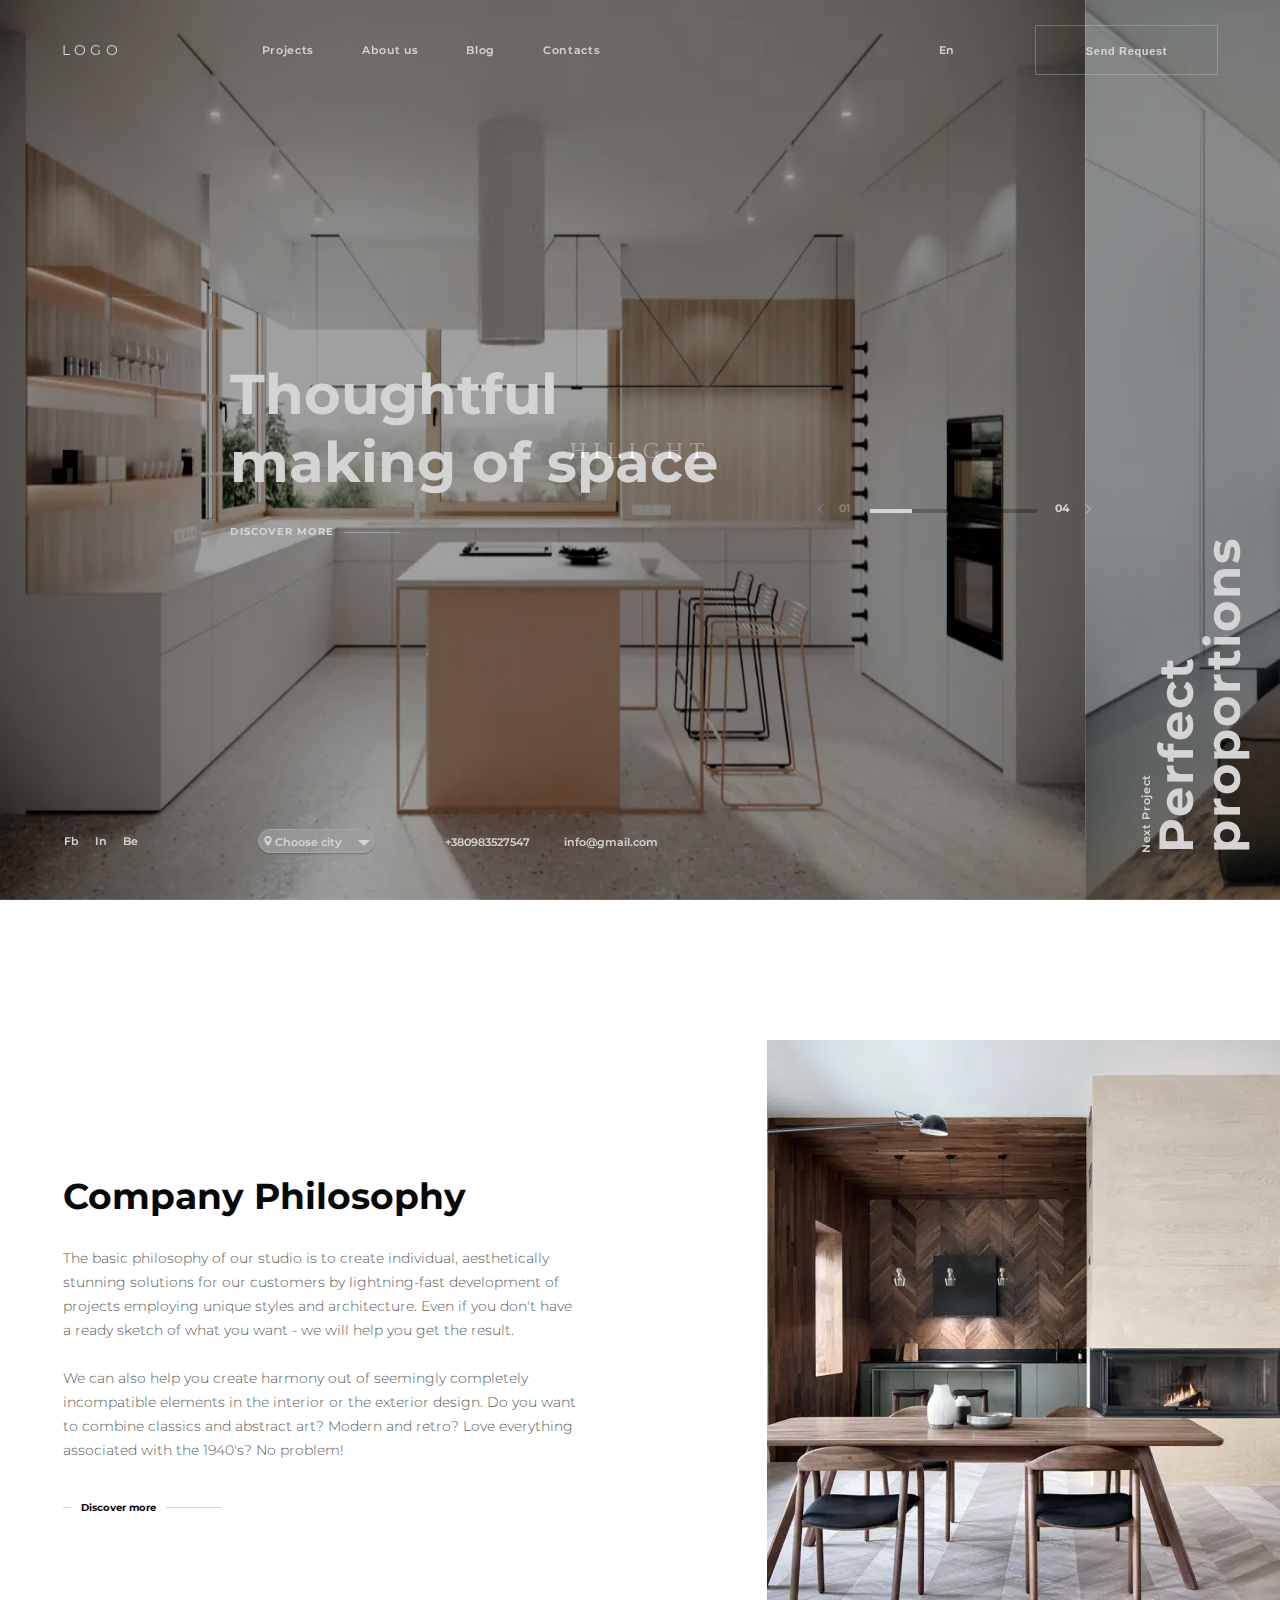
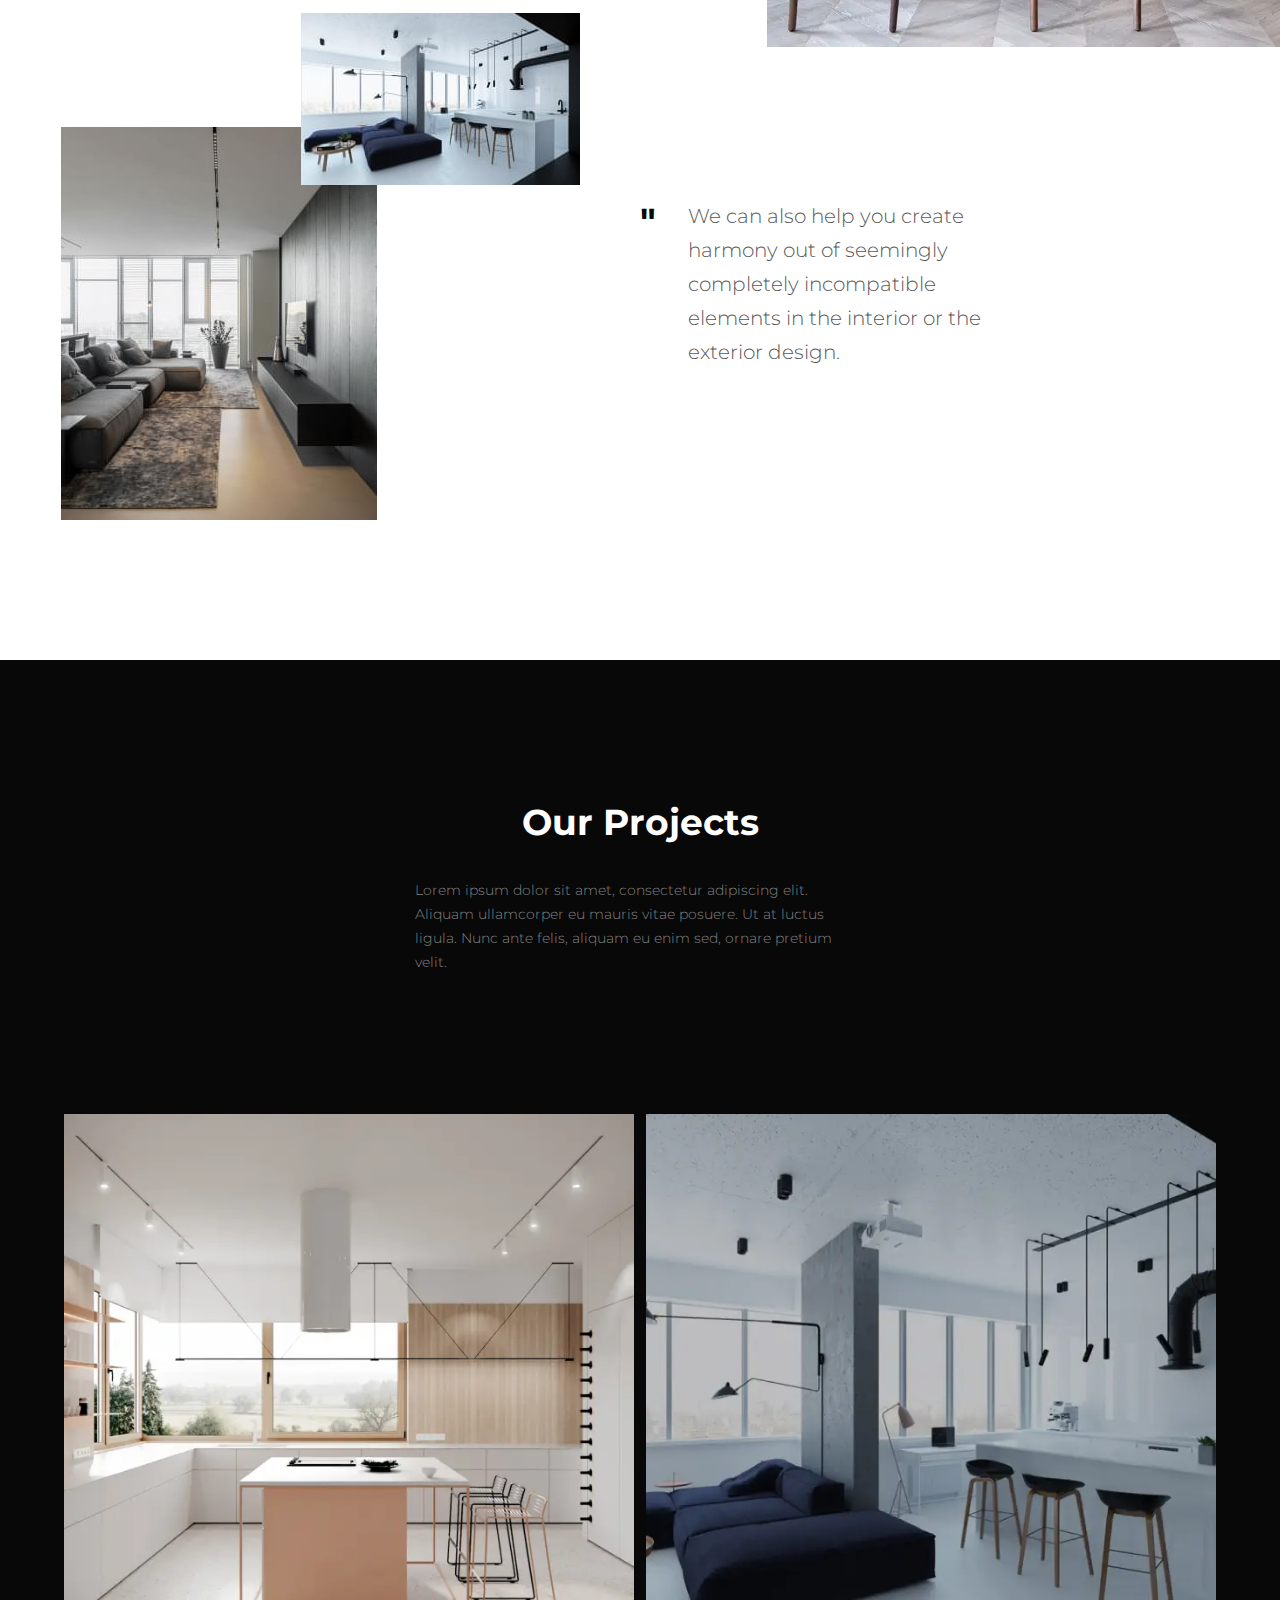
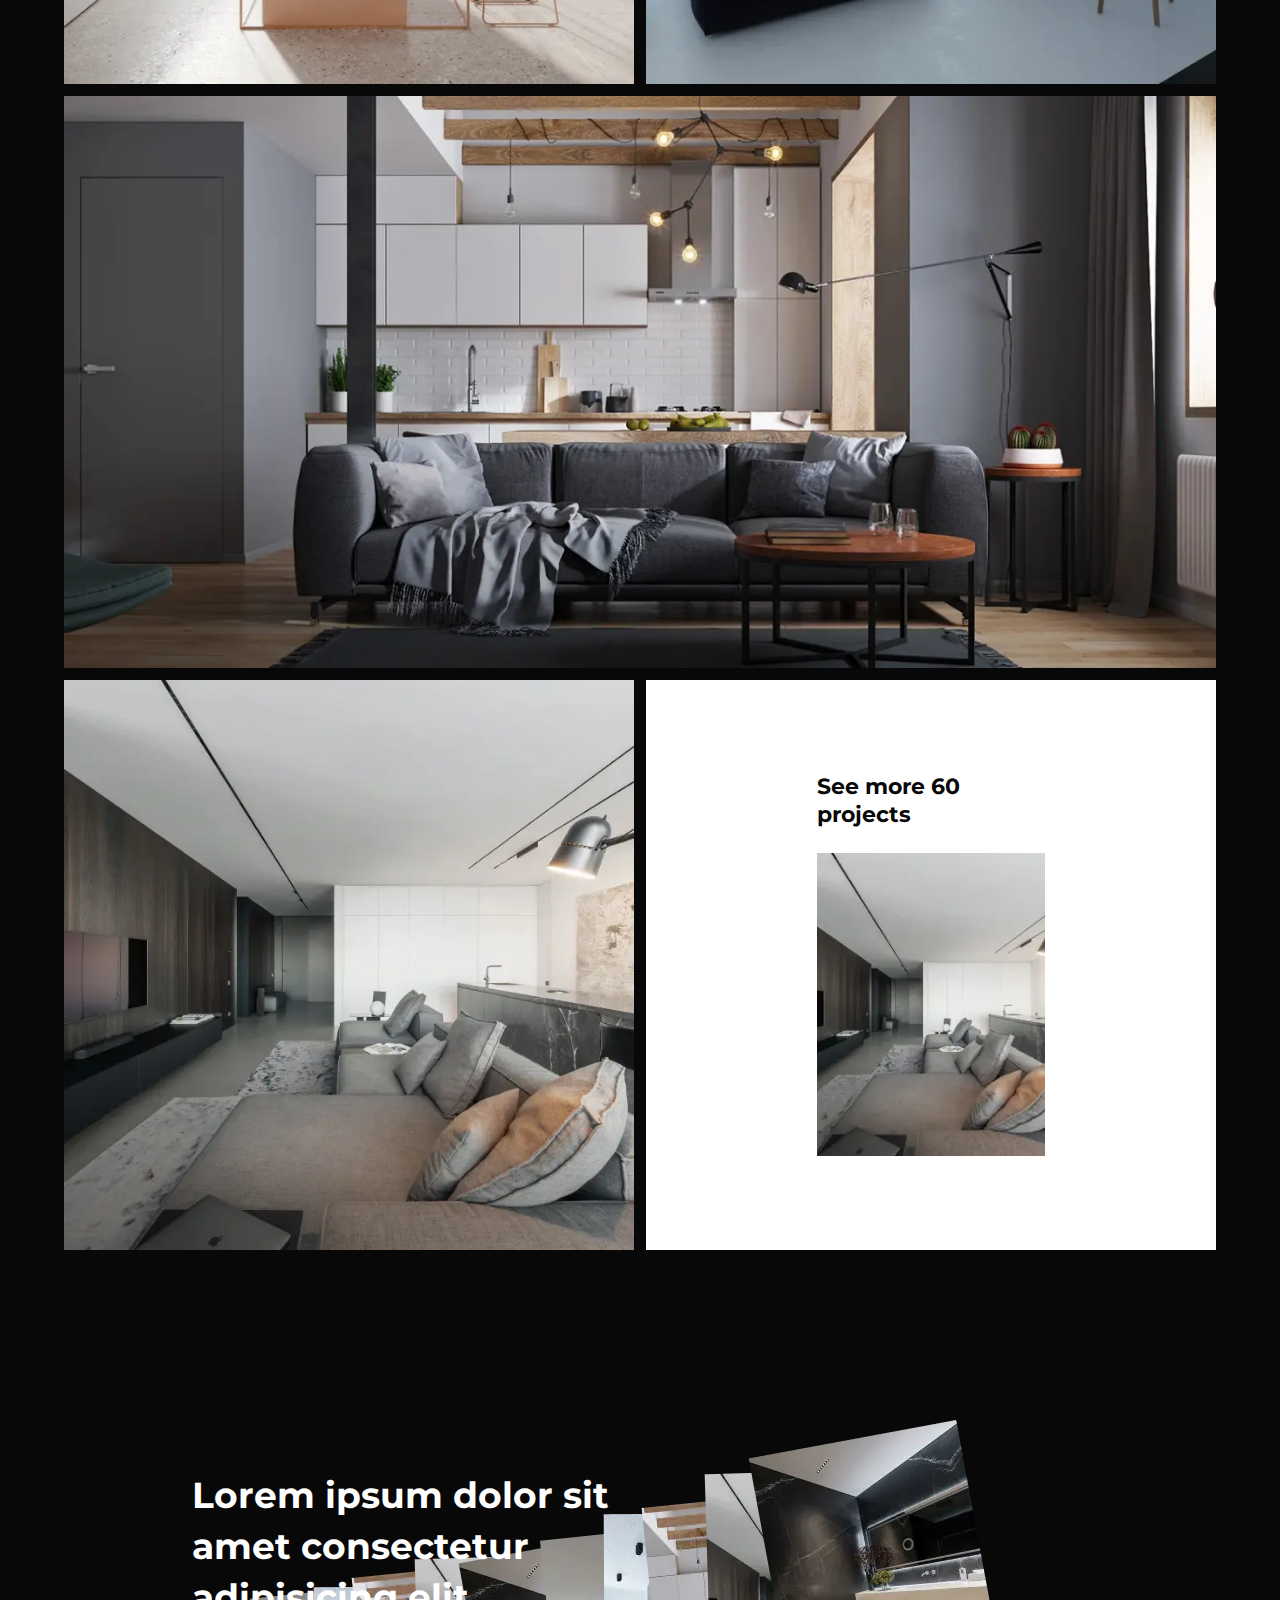
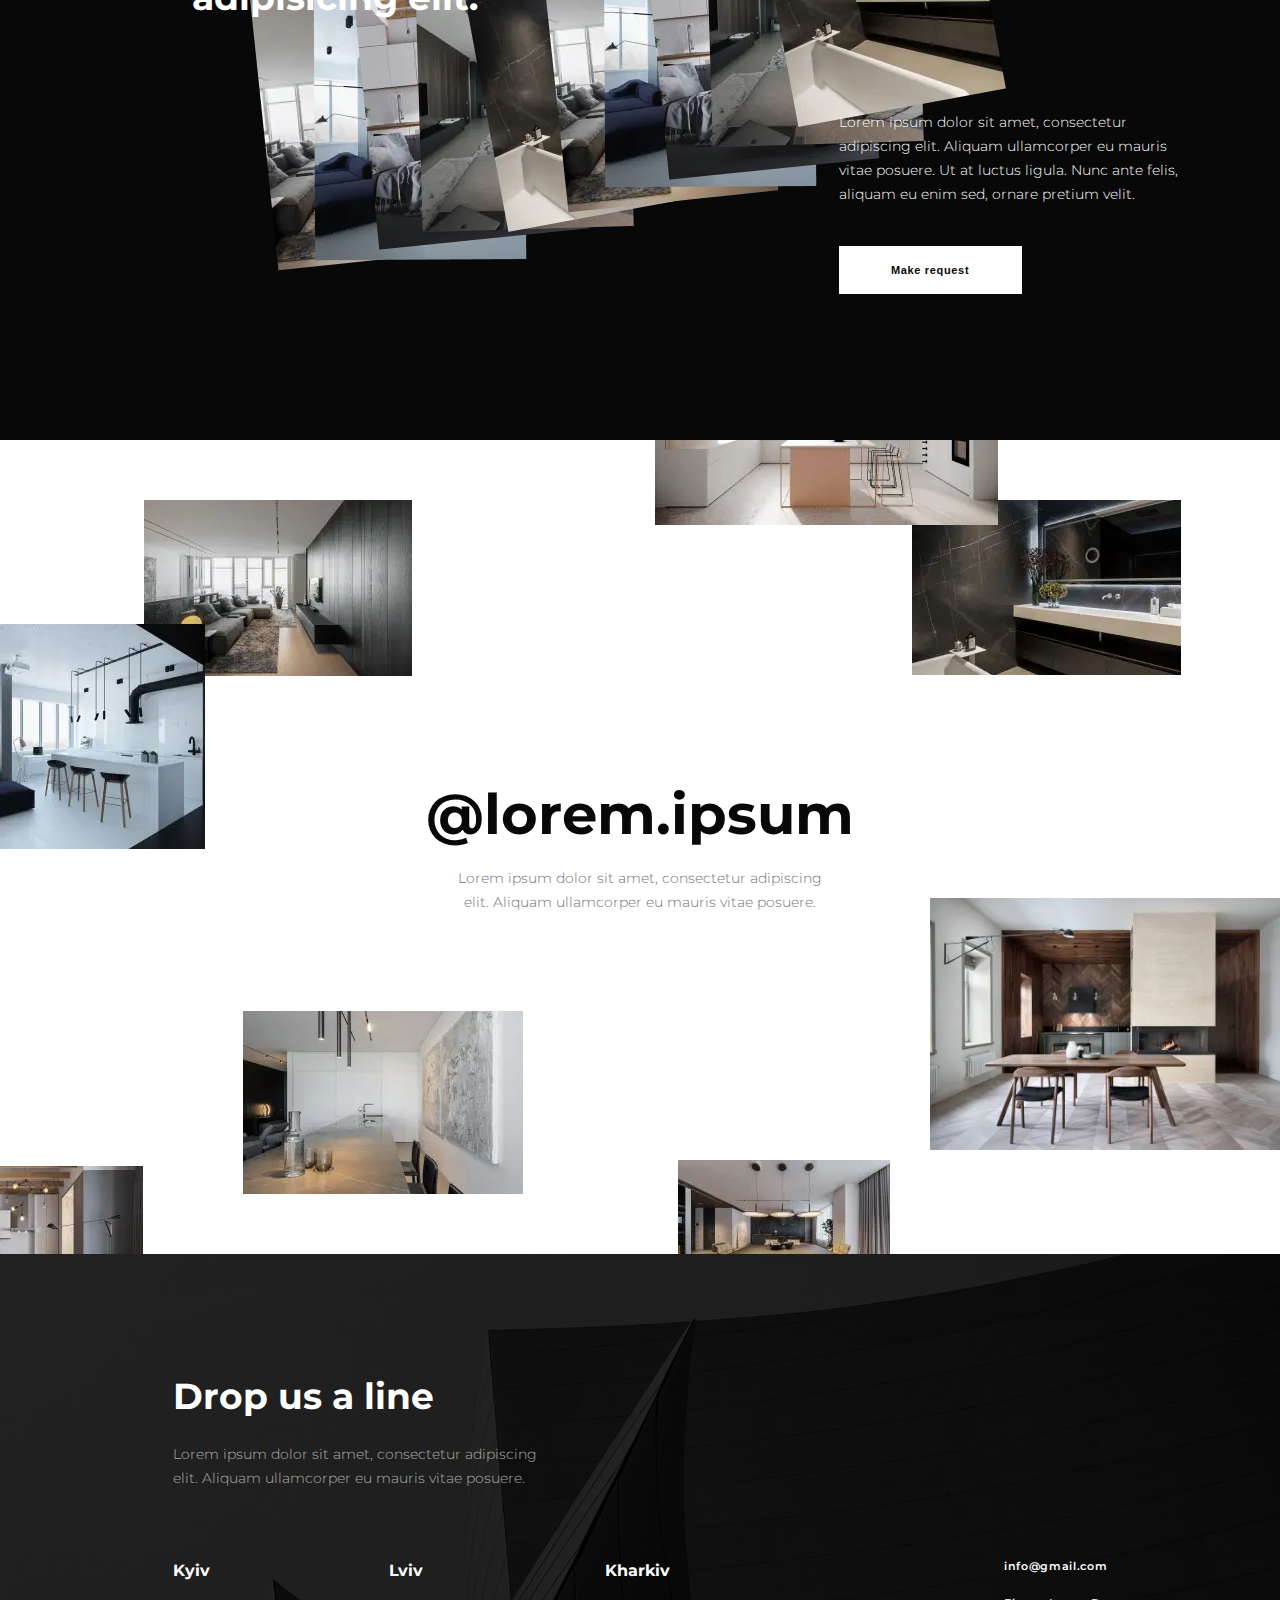
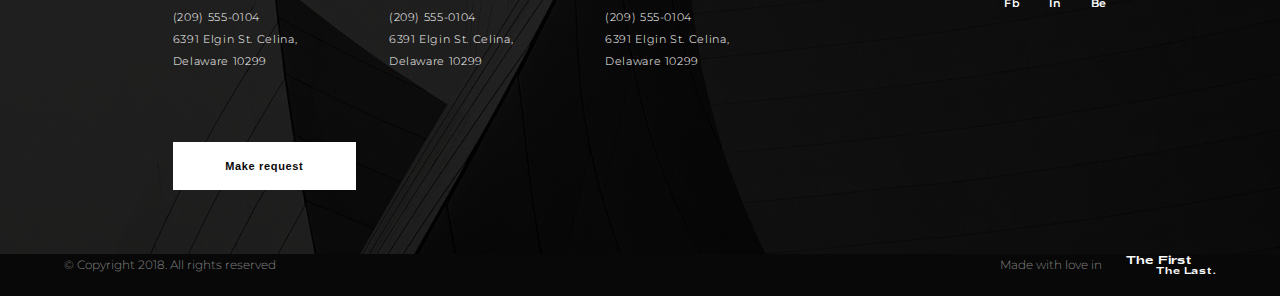
==== index.html @ a3f82b17 "Add files via upload" ====
<!DOCTYPE html>
<html lang="en">
<head>
    <meta charset="UTF-8">
    <meta http-equiv="X-UA-Compatible" content="IE=edge">
    <meta name="viewport" content="width=device-width, initial-scale=1.0">
    <link rel="stylesheet" href="css/style.min.css?_v=20221010170924">
    <title>Interior studio</title>
    <link rel="preconnect" href="https://fonts.googleapis.com">
    <link rel="preconnect" href="https://fonts.gstatic.com" crossorigin>
    <link
        href="https://fonts.googleapis.com/css2?family=Montserrat:wght@100;200;300;400;500;600;700;800;900&display=swap&_v=20221010170924"
        rel="stylesheet">
</head>

<body>
    <div id="preloader">
        <div class="dws-progress-bar"></div>
    </div>
    <div class="wrapper">
        <header class="header ">
    <div class="header__container _container">

        <a class="header__logo" href="index.html">LOGO</a>
        <div class="menu__burger">
            <span></span>
            <p class="menu__burger-text">Menu</p>
        </div>
        <div class="header__menu">
            <ul class="header__items">
                <li class="header__item"><a href="projects.html">Projects</a></li>
                <li class="header__item"><a href="about.html">About us</a></li>
                <li class="header__item"><a href="blog.html">Blog</a></li>
                <li class="header__item"><a href="contact.html">Contacts</a></li>
            </ul>
            <button class="header__button-menu ">
                <a href="">Send Request </a>
            </button>
            <div class="mainblock1__info">
                <a class="mainblock1__info-link1 mainblock1__info-link" href="">Fb</a>
                <a class="mainblock1__info-link2 mainblock1__info-link" href="">In</a>
                <a class="mainblock1__info-link3 mainblock1__info-link" href="">Be</a>
                <div class="custom-select">
                    <select>
                        <option value="0">Choose city</option>
                        <option value="1">Berlin</option>
                        <option value="2">Kiev</option>
                        <option value="3">New York</option>
                        <option value="4">Warsaw</option>
                    </select>
                </div>
                <div class="mainblock1__info-links">
                    <a class="mainblock1__info-link4 mainblock1__info-link" href="">+380983527547</a>
                    <a class="mainblock1__info-link5 mainblock1__info-link" href=""> info@gmail.com</a>
                </div>
            </div>
        </div>
        <a href="" class="header__lang">En</a>
        <button class="header__button">
            <a href="">Send Request </a>
        </button>


    </div>
</header>
        <main class="main">
            <div class="main__container _container">
                <div class="mainblock1">
                    <div class="mainpage-slider swiper">
                        <div class="mainpage-slider__wrapper swiper-wrapper">
                            <div class="mainpage-slider__slide swiper-slide">
                                <div class="mainpage-slider__image">
                                    <picture><source srcset="img/main__slide1.webp" type="image/webp"><img src="img/main__slide1.jpg" alt="" /></picture>
                                </div>
                            </div>
                            <div class="mainpage-slider__slide swiper-slide">
                                <div class="mainpage-slider__image">
                                    <picture><source srcset="img/oneproject__cover.webp" type="image/webp"><img src="img/oneproject__cover.jpg" alt="" /></picture>

                                </div>
                            </div>
                            <div class="mainpage-slider__slide swiper-slide">
                                <div class="mainpage-slider__image">
                                    <picture><source srcset="img/oneproject__block3-1.webp" type="image/webp"><img src="img/oneproject__block3-1.jpg" alt="" /></picture>

                                </div>
                            </div>
                            <div class="mainpage-slider__slide swiper-slide">
                                <div class="mainpage-slider__image">
                                    <picture><source srcset="img/oneproject__block3-4.webp" type="image/webp"><img src="img/oneproject__block3-4.jpg" alt="" /></picture>

                                </div>
                            </div>

                        </div>

                        <div class="swiper-button-next ">
                            <strong class="total-slides"></strong>
                            <img src="img/icons/icons.svg#main__slidernext" class="svg-main__slidernext-dims"
                                alt="slider next icon" />
                        </div>
                        <div class="swiper-button-prev">
                            <img src="img/icons/icons.svg#main__sliderprev" class="svg-main__sliderprev-dims"
                                alt="slider prev icon" />
                            <strong class="current-slide"></strong>
                        </div>
                        <div class="swiper-pagination"></div>
                    </div>
                    <div class="mainblock1__horizontal-text">
                        <p class="mainblock1__horizontal-text1">Thoughtful
                            making of space</p>
                        <p class="mainblock1__horizontal-text2">Discover more <span></span></p>
                    </div>
                    <div class="mainblock1__vertical-text">
                        <p class="mainblock1__vertical-text1">Next Project</p>
                        <p class="mainblock1__vertical-text2">Perfect proportions</p>
                    </div>
                    <div class="mainblock1__info">
                        <a class="mainblock1__info-link1 mainblock1__info-link" href="">Fb</a>
                        <a class="mainblock1__info-link2 mainblock1__info-link" href="">In</a>
                        <a class="mainblock1__info-link3 mainblock1__info-link" href="">Be</a>
                        <div class="custom-select">
                            <select>
                                <option value="0">Choose city</option>
                                <option value="1">Berlin</option>
                                <option value="2">Kiev</option>
                                <option value="3">New York</option>
                                <option value="4">Warsaw</option>
                            </select>
                        </div>
                        <div class="mainblock1__info-links">
                            <a class="mainblock1__info-link4 mainblock1__info-link" href="">+380983527547</a>
                            <a class="mainblock1__info-link5 mainblock1__info-link" href=""> info@gmail.com</a>
                        </div>
                    </div>
                </div>
                <div class="mainblock2">
                    <div class="mainblock2__container">
                        <div class="mainblock2__section1">
                            <div class="mainblock2__section1-container">
                                <p class="mainblock2__section1-text1">Company Philosophy</p>
                                <p class="mainblock2__section1-text2">The basic philosophy of our studio is to create
                                    individual, aesthetically stunning
                                    solutions for our customers by
                                    lightning-fast development of projects employing unique styles and architecture.
                                    Even if
                                    you don't have a ready sketch
                                    of what you want - we will help you get the result.</p>
                                <p class="mainblock2__section1-text2">We can also help you create harmony out of
                                    seemingly completely incompatible elements
                                    in
                                    the interior or the exterior
                                    design. Do you want to combine classics and abstract art? Modern and retro? Love
                                    everything associated with the 1940's?
                                    No problem!
                                </p>
                                <a href="" class="mainblock2__section1-text3"><span class="span1"></span>Discover more
                                    <span class="span2"></span></a>
                            </div>


                        </div>
                        <div class="mainblock2__section2">
                            <picture><source srcset="img/mainblock2__sec2.webp" type="image/webp"><img src="img/mainblock2__sec2.jpg" alt="interior photo"></picture>
                        </div>
                        <div class="mainblock2__section3">
                            <div class="mainblock2__section3-container">
                                <img class="mainblock2__section3-img1" src="img/mainblock2__sec31.jpg"
                                    alt="interior photo">
                                <img class="mainblock2__section3-img2" src="img/mainblock2__sec32.jpg"
                                    alt="interior photo">
                            </div>
                        </div>

                        <div class="mainblock2__section4">
                            <div class="mainblock2__section4-container">
                                <p class="mainblock2__section4-text1">"</p>
                                <p class="mainblock2__section4-text2">We can also help you create harmony out of
                                    seemingly
                                    completely incompatible elements in
                                    the interior or the exterior
                                    design.</p>
                            </div>

                        </div>
                    </div>

                </div>
                <div class="mainblock3">
                    <div class="mainblock3__container">
                        <div class="mainblock3__header">
                            <div class="mainblock3__header-container">
                                <p class="mainblock3__header-text1">Our Projects</p>
                                <p class="mainblock3__header-text2">Lorem ipsum dolor sit amet, consectetur adipiscing
                                    elit.
                                    Aliquam ullamcorper eu mauris vitae posuere. Ut at luctus
                                    ligula. Nunc ante felis, aliquam eu enim sed, ornare pretium velit.</p>
                            </div>

                        </div>
                        <div class="mainblock3__section">
                            <div class="mainblock3__section-container">
                                <div class="mainblock3__sec1">
                                    <div class="mainblock3__sec1-image">
                                        <a href=""> <picture><source srcset="img/mainblock3__sec1.webp" type="image/webp"><img id="img" src="img/mainblock3__sec1.jpg" alt=""></picture> </a>
                                        <div class="mainblock3__sec1-hover1">
                                            <p>Warsaw &nbsp;&nbsp;&nbsp;&nbsp; 25.10.2020 &nbsp;&nbsp;&nbsp;&nbsp; 120
                                                sq.m
                                            </p>
                                        </div>
                                        <div class="mainblock3__sec1-hover2">
                                            <p>Eyewear store interior</p>
                                        </div>
                                        <div class="mainblock3__sec1-hover3">
                                            <a class="m3__s1-text"> <span class="m3__s1-span"></span>Discover more<span
                                                    class="m3__s1-span2"></span> </a>
                                        </div>
                                    </div>
                                </div>
                                <div class="mainblock3__sec2">
                                    <div class="mainblock3__sec2-image">
                                        <a href=""> <picture><source srcset="img/mainblock3__sec2.webp" type="image/webp"><img src="img/mainblock3__sec2.jpg" alt=""></picture> </a>
                                        <div class="mainblock3__sec2-hover1">
                                            <p>Lodz &nbsp;&nbsp;&nbsp;&nbsp; 16.10.2018 &nbsp;&nbsp;&nbsp;&nbsp; 80 sq.m
                                            </p>
                                        </div>
                                        <div class="mainblock3__sec2-hover2">
                                            <p>Residence by the lighthouse</p>
                                        </div>
                                        <div class="mainblock3__sec2-hover3">
                                            <a class="m3__s2-text"> <span class="m3__s2-span"></span>Discover more<span
                                                    class="m3__s2-span2"></span> </a>
                                        </div>
                                    </div>
                                </div>
                                <div class="mainblock3__sec3">
                                    <div class="mainblock3__sec3-image">
                                        <a href=""> <picture><source srcset="img/mainblock3__sec3.webp" type="image/webp"><img src="img/mainblock3__sec3.jpg" alt=""></picture> </a>
                                        <div class="mainblock3__sec3-hover1">
                                            <p>Berlin &nbsp;&nbsp;&nbsp;&nbsp; 25.10.2022 &nbsp;&nbsp;&nbsp;&nbsp; 200
                                                sq.m
                                            </p>
                                        </div>
                                        <div class="mainblock3__sec3-hover2">
                                            <p>Minimalist style home</p>
                                        </div>
                                        <div class="mainblock3__sec3-hover3">
                                            <a class="m3__s3-text"> <span class="m3__s3-span"></span>Discover more<span
                                                    class="m3__s3-span2"></span> </a>
                                        </div>
                                    </div>
                                </div>
                                <div class="mainblock3__sec4">
                                    <div class="mainblock3__sec4-image">
                                        <a href=""> <picture><source srcset="img/mainblock3__sec4.webp" type="image/webp"><img src="img/mainblock3__sec4.jpg" alt=""></picture> </a>
                                        <div class="mainblock3__sec4-hover1">
                                            <p>Madrid &nbsp;&nbsp;&nbsp;&nbsp; 28.09.2022 &nbsp;&nbsp;&nbsp;&nbsp; 100
                                                sq.m
                                            </p>
                                        </div>
                                        <div class="mainblock3__sec4-hover2">
                                            <p>Eurostars Madrid Foro</p>
                                        </div>
                                        <div class="mainblock3__sec4-hover3">
                                            <a class="m3__s4-text"> <span class="m3__s4-span"></span>Discover more<span
                                                    class="m3__s4-span2"></span> </a>
                                        </div>
                                    </div>
                                </div>
                                <div class="mainblock3__sec6">
                                    <div class="mainblock3__sec6-image">
                                        <a href=""> <picture><source srcset="img/mainblock3__sec6.webp" type="image/webp"><img src="img/mainblock3__sec6.jpg" alt=""></picture> </a>
                                        <div class="mainblock3__sec6-hover1">
                                            <p>Dublin &nbsp;&nbsp;&nbsp;&nbsp; 28.09.2022 &nbsp;&nbsp;&nbsp;&nbsp; 100
                                                sq.m
                                            </p>
                                        </div>
                                        <div class="mainblock3__sec6-hover2">
                                            <p>House on a Hillside</p>
                                        </div>
                                        <div class="mainblock3__sec6-hover3">
                                            <a class="m3__s6-text"> <span class="m3__s6-span"></span>Discover more<span
                                                    class="m3__s6-span2"></span> </a>
                                        </div>
                                    </div>
                                </div>
                                <div class="mainblock3__sec5">
                                    <div class="mainblock3__sec5-image">
                                        <p class="mainblock3__sec5-text">See more 60 projects</p>
                                        <a href=""> <picture><source srcset="img/mainblock3__sec5.webp" type="image/webp"><img src="img/mainblock3__sec5.jpg" alt=""></picture> </a>
                                    </div>
                                </div>
                            </div>

                        </div>
                    </div>
                </div>
                <div class="repeat1">
    <div class="repeat1__container">
        <div class="repeat1__header">
            <p>Lorem ipsum dolor sit amet consectetur adipisicing elit.</p>
        </div>
        <div class="repeat1__images">
            <a href=""><picture><source srcset="img/repeat1-1.webp" type="image/webp"><img src="img/repeat1-1.png" alt="" class="repeat1__img1"></picture> </a>
            <a href=""><picture><source srcset="img/repeat1-2.webp" type="image/webp"><img src="img/repeat1-2.png" alt="" class="repeat1__img2"></picture></a>
            <a href=""><picture><source srcset="img/repeat1-3.webp" type="image/webp"><img src="img/repeat1-3.png" alt="" class="repeat1__img3"></picture></a>
            <a href=""><picture><source srcset="img/repeat1-4.webp" type="image/webp"><img src="img/repeat1-4.png" alt="" class="repeat1__img4"></picture></a>
            <a href=""><picture><source srcset="img/repeat1-5.webp" type="image/webp"><img src="img/repeat1-5.png" alt="" class="repeat1__img5"></picture></a>
            <a href=""><picture><source srcset="img/repeat1-1.webp" type="image/webp"><img src="img/repeat1-1.png" alt="" class="repeat1__img6"></picture></a>
            <a href=""><picture><source srcset="img/repeat1-2.webp" type="image/webp"><img src="img/repeat1-2.png" alt="" class="repeat1__img7"></picture></a>
            <a href=""><picture><source srcset="img/repeat1-3.webp" type="image/webp"><img src="img/repeat1-3.png" alt="" class="repeat1__img8"></picture></a>
            <a href=""><picture><source srcset="img/repeat1-4.webp" type="image/webp"><img src="img/repeat1-4.png" alt="" class="repeat1__img9"></picture></a>
            <a href=""><picture><source srcset="img/repeat1-5.webp" type="image/webp"><img src="img/repeat1-5.png" alt="" class="repeat1__img10"></picture></a>
        </div>
        <div class="repeat1__section">
            <p class="repeat1__text">Lorem ipsum dolor sit amet, consectetur adipiscing elit. Aliquam ullamcorper eu
                mauris vitae posuere. Ut
                at luctus
                ligula. Nunc ante felis, aliquam eu enim sed, ornare pretium velit.</p>
            <button class="repeat1__button">
                <a href="" class="repeat1__link">Make request</a>
            </button>
        </div>
    </div>
</div>
                <div class="repeat2">
    <div class="repeat2__container">
        <div class="repeat2__header">
            <p class="repeat2__text1">@lorem.ipsum</p>
            <p class="repeat2__text2">Lorem ipsum dolor sit amet, consectetur adipiscing elit. Aliquam ullamcorper eu
                mauris vitae posuere.
            </p>

        </div>
        <picture><source srcset="img/repeat2-1.webp" type="image/webp"><img src="img/repeat2-1.jpg" alt="" class="repeat2__img1"></picture>
        <picture><source srcset="img/repeat2-2.webp" type="image/webp"><img src="img/repeat2-2.jpg" alt="" class="repeat2__img2"></picture>
        <picture><source srcset="img/repeat2-3.webp" type="image/webp"><img src="img/repeat2-3.jpg" alt="" class="repeat2__img3"></picture>
        <picture><source srcset="img/repeat2-4.webp" type="image/webp"><img src="img/repeat2-4.jpg" alt="" class="repeat2__img4"></picture>
        <picture><source srcset="img/repeat2-5.webp" type="image/webp"><img src="img/repeat2-5.jpg" alt="" class="repeat2__img5"></picture>
        <picture><source srcset="img/repeat2-6.webp" type="image/webp"><img src="img/repeat2-6.jpg" alt="" class="repeat2__img6"></picture>
        <picture><source srcset="img/repeat2-7.webp" type="image/webp"><img src="img/repeat2-7.jpg" alt="" class="repeat2__img7"></picture>
        <picture><source srcset="img/repeat2-8.webp" type="image/webp"><img src="img/repeat2-8.jpg" alt="" class="repeat2__img8"></picture>
        <picture><source srcset="img/repeat2-82.webp" type="image/webp"><img src="img/repeat2-82.jpg" alt="" class="repeat2__img82"></picture>
        <picture><source srcset="img/repeat2-9.webp" type="image/webp"><img src="img/repeat2-9.jpg" alt="" class="repeat2__img9"></picture>


    </div>
</div>
                <div class="contact__block">
    <div class="contact__container">
        <div class="contact__header">
            <p class="contact__header-text1">Drop us a line</p>
            <p class="contact__header-text2">Lorem ipsum dolor sit amet, consectetur adipiscing elit. Aliquam
                ullamcorper eu mauris vitae posuere.</p>
        </div>
        <div class="contact__info">
            <div class="contact__sec1">
                <p class="contact__text1">Kyiv</p>
                <p class="contact__text2">(209) 555-0104 <br>
                    6391 Elgin St. Celina,<br>
                    Delaware 10299</p>
            </div>
            <div class="contact__sec2">
                <p class="contact__text1">Lviv</p>
                <p class="contact__text2">(209) 555-0104 <br>
                    6391 Elgin St. Celina,<br>
                    Delaware 10299</p>
            </div>
            <div class="contact__sec3">
                <p class="contact__text1">Kharkiv</p>
                <p class="contact__text2">(209) 555-0104 <br>
                    6391 Elgin St. Celina,<br>
                    Delaware 10299</p>
            </div>
            <div class="contact__sec4">
                <div class="contact__sec4-container">
                    <p class="contact__email contact__text3">info@gmail.com</p>
                    <div class="contact__socials ">
                        <a class="contact__text3" href="">Fb</a>
                        <a class="contact__text3" href="">In</a>
                        <a class="contact__text3" href="">Be</a>
                    </div>
                </div>

            </div>
            <div class="contact__sec5">
                <button class="contact__button">
                    <a href="">Make request</a>
                </button>
            </div>
        </div>
    </div>
</div>
            </div>
        </main>


        <footer class="footer">
    <div class="footer__container _container">
        <p class="footer__text1">© Copyright 2018. All rights reserved</p>
        <p class="footer__text2">Made with love in</p>
        <div class="footer__section">
            <p class="footer__text3">The First</p>
            <p class="footer__text4">The Last.</p>
        </div>
    </div>
</footer>
    </div>
    <script src="https://code.jquery.com/jquery-3.4.1.js?_v=20221010170924"></script>
    <!-- <script src="https://code.jquery.com/jquery-3.4.1.slim.min.js?_v=20221010170924"></script> -->
    <script src="js/app.min.js?_v=20221010170924"></script>
</body>

</html>
---- css/style.min.css ----
@font-face{font-family:swiper-icons;src:url('data:application/font-woff;charset=utf-8;base64, [base64]//wADZ2x5ZgAAAywAAADMAAAD2MHtryVoZWFkAAABbAAAADAAAAA2E2+eoWhoZWEAAAGcAAAAHwAAACQC9gDzaG10eAAAAigAAAAZAAAArgJkABFsb2NhAAAC0AAAAFoAAABaFQAUGG1heHAAAAG8AAAAHwAAACAAcABAbmFtZQAAA/gAAAE5AAACXvFdBwlwb3N0AAAFNAAAAGIAAACE5s74hXjaY2BkYGAAYpf5Hu/j+W2+MnAzMYDAzaX6QjD6/4//Bxj5GA8AuRwMYGkAPywL13jaY2BkYGA88P8Agx4j+/8fQDYfA1AEBWgDAIB2BOoAeNpjYGRgYNBh4GdgYgABEMnIABJzYNADCQAACWgAsQB42mNgYfzCOIGBlYGB0YcxjYGBwR1Kf2WQZGhhYGBiYGVmgAFGBiQQkOaawtDAoMBQxXjg/wEGPcYDDA4wNUA2CCgwsAAAO4EL6gAAeNpj2M0gyAACqxgGNWBkZ2D4/wMA+xkDdgAAAHjaY2BgYGaAYBkGRgYQiAHyGMF8FgYHIM3DwMHABGQrMOgyWDLEM1T9/w8UBfEMgLzE////P/5//f/V/xv+r4eaAAeMbAxwIUYmIMHEgKYAYjUcsDAwsLKxc3BycfPw8jEQA/[base64]/uznmfPFBNODM2K7MTQ45YEAZqGP81AmGGcF3iPqOop0r1SPTaTbVkfUe4HXj97wYE+yNwWYxwWu4v1ugWHgo3S1XdZEVqWM7ET0cfnLGxWfkgR42o2PvWrDMBSFj/IHLaF0zKjRgdiVMwScNRAoWUoH78Y2icB/yIY09An6AH2Bdu/UB+yxopYshQiEvnvu0dURgDt8QeC8PDw7Fpji3fEA4z/PEJ6YOB5hKh4dj3EvXhxPqH/SKUY3rJ7srZ4FZnh1PMAtPhwP6fl2PMJMPDgeQ4rY8YT6Gzao0eAEA409DuggmTnFnOcSCiEiLMgxCiTI6Cq5DZUd3Qmp10vO0LaLTd2cjN4fOumlc7lUYbSQcZFkutRG7g6JKZKy0RmdLY680CDnEJ+UMkpFFe1RN7nxdVpXrC4aTtnaurOnYercZg2YVmLN/d/gczfEimrE/fs/bOuq29Zmn8tloORaXgZgGa78yO9/cnXm2BpaGvq25Dv9S4E9+5SIc9PqupJKhYFSSl47+Qcr1mYNAAAAeNptw0cKwkAAAMDZJA8Q7OUJvkLsPfZ6zFVERPy8qHh2YER+3i/BP83vIBLLySsoKimrqKqpa2hp6+jq6RsYGhmbmJqZSy0sraxtbO3sHRydnEMU4uR6yx7JJXveP7WrDycAAAAAAAH//wACeNpjYGRgYOABYhkgZgJCZgZNBkYGLQZtIJsFLMYAAAw3ALgAeNolizEKgDAQBCchRbC2sFER0YD6qVQiBCv/H9ezGI6Z5XBAw8CBK/m5iQQVauVbXLnOrMZv2oLdKFa8Pjuru2hJzGabmOSLzNMzvutpB3N42mNgZGBg4GKQYzBhYMxJLMlj4GBgAYow/P/PAJJhLM6sSoWKfWCAAwDAjgbRAAB42mNgYGBkAIIbCZo5IPrmUn0hGA0AO8EFTQAA');font-weight:400;font-style:normal}:root{--swiper-theme-color:#007aff}.swiper{margin-left:auto;margin-right:auto;position:relative;overflow:hidden;list-style:none;padding:0;z-index:1}.swiper-vertical>.swiper-wrapper{flex-direction:column}.swiper-wrapper{position:relative;width:100%;height:100%;z-index:1;display:flex;transition-property:transform;box-sizing:content-box}.swiper-android .swiper-slide,.swiper-wrapper{transform:translate3d(0,0,0)}.swiper-pointer-events{touch-action:pan-y}.swiper-pointer-events.swiper-vertical{touch-action:pan-x}.swiper-slide{flex-shrink:0;width:100%;height:100%;position:relative;transition-property:transform}.swiper-slide-invisible-blank{visibility:hidden}.swiper-autoheight,.swiper-autoheight .swiper-slide{height:auto}.swiper-autoheight .swiper-wrapper{align-items:flex-start;transition-property:transform,height}.swiper-backface-hidden .swiper-slide{transform:translateZ(0);-webkit-backface-visibility:hidden;backface-visibility:hidden}.swiper-3d,.swiper-3d.swiper-css-mode .swiper-wrapper{perspective:1200px}.swiper-3d .swiper-cube-shadow,.swiper-3d .swiper-slide,.swiper-3d .swiper-slide-shadow,.swiper-3d .swiper-slide-shadow-bottom,.swiper-3d .swiper-slide-shadow-left,.swiper-3d .swiper-slide-shadow-right,.swiper-3d .swiper-slide-shadow-top,.swiper-3d .swiper-wrapper{transform-style:preserve-3d}.swiper-3d .swiper-slide-shadow,.swiper-3d .swiper-slide-shadow-bottom,.swiper-3d .swiper-slide-shadow-left,.swiper-3d .swiper-slide-shadow-right,.swiper-3d .swiper-slide-shadow-top{position:absolute;left:0;top:0;width:100%;height:100%;pointer-events:none;z-index:10}.swiper-3d .swiper-slide-shadow{background:rgba(0,0,0,.15)}.swiper-3d .swiper-slide-shadow-left{background-image:linear-gradient(to left,rgba(0,0,0,.5),rgba(0,0,0,0))}.swiper-3d .swiper-slide-shadow-right{background-image:linear-gradient(to right,rgba(0,0,0,.5),rgba(0,0,0,0))}.swiper-3d .swiper-slide-shadow-top{background-image:linear-gradient(to top,rgba(0,0,0,.5),rgba(0,0,0,0))}.swiper-3d .swiper-slide-shadow-bottom{background-image:linear-gradient(to bottom,rgba(0,0,0,.5),rgba(0,0,0,0))}.swiper-css-mode>.swiper-wrapper{overflow:auto;scrollbar-width:none;-ms-overflow-style:none}.swiper-css-mode>.swiper-wrapper::-webkit-scrollbar{display:none}.swiper-css-mode>.swiper-wrapper>.swiper-slide{scroll-snap-align:start start}.swiper-horizontal.swiper-css-mode>.swiper-wrapper{scroll-snap-type:x mandatory}.swiper-vertical.swiper-css-mode>.swiper-wrapper{scroll-snap-type:y mandatory}.swiper-centered>.swiper-wrapper::before{content:'';flex-shrink:0;order:9999}.swiper-centered.swiper-horizontal>.swiper-wrapper>.swiper-slide:first-child{margin-inline-start:var(--swiper-centered-offset-before)}.swiper-centered.swiper-horizontal>.swiper-wrapper::before{height:100%;min-height:1px;width:var(--swiper-centered-offset-after)}.swiper-centered.swiper-vertical>.swiper-wrapper>.swiper-slide:first-child{margin-block-start:var(--swiper-centered-offset-before)}.swiper-centered.swiper-vertical>.swiper-wrapper::before{width:100%;min-width:1px;height:var(--swiper-centered-offset-after)}.swiper-centered>.swiper-wrapper>.swiper-slide{scroll-snap-align:center center}.swiper-virtual .swiper-slide{-webkit-backface-visibility:hidden;transform:translateZ(0)}.swiper-virtual.swiper-css-mode .swiper-wrapper::after{content:'';position:absolute;left:0;top:0;pointer-events:none}.swiper-virtual.swiper-css-mode.swiper-horizontal .swiper-wrapper::after{height:1px;width:var(--swiper-virtual-size)}.swiper-virtual.swiper-css-mode.swiper-vertical .swiper-wrapper::after{width:1px;height:var(--swiper-virtual-size)}:root{--swiper-navigation-size:44px}.swiper-button-next,.swiper-button-prev{position:absolute;top:50%;width:calc(var(--swiper-navigation-size)/ 44 * 27);height:var(--swiper-navigation-size);margin-top:calc(0px - (var(--swiper-navigation-size)/ 2));z-index:10;cursor:pointer;display:flex;align-items:center;justify-content:center;color:var(--swiper-navigation-color,var(--swiper-theme-color))}.swiper-button-next.swiper-button-disabled,.swiper-button-prev.swiper-button-disabled{opacity:.35;cursor:auto;pointer-events:none}.swiper-button-next.swiper-button-hidden,.swiper-button-prev.swiper-button-hidden{opacity:0;cursor:auto;pointer-events:none}.swiper-navigation-disabled .swiper-button-next,.swiper-navigation-disabled .swiper-button-prev{display:none!important}.swiper-button-next:after,.swiper-button-prev:after{font-family:swiper-icons;font-size:var(--swiper-navigation-size);text-transform:none!important;letter-spacing:0;font-variant:initial;line-height:1}.swiper-button-prev,.swiper-rtl .swiper-button-next{left:10px;right:auto}.swiper-button-prev:after,.swiper-rtl .swiper-button-next:after{content:'prev'}.swiper-button-next,.swiper-rtl .swiper-button-prev{right:10px;left:auto}.swiper-button-next:after,.swiper-rtl .swiper-button-prev:after{content:'next'}.swiper-button-lock{display:none}.swiper-pagination{position:absolute;text-align:center;transition:.3s opacity;transform:translate3d(0,0,0);z-index:10}.swiper-pagination.swiper-pagination-hidden{opacity:0}.swiper-pagination-disabled>.swiper-pagination,.swiper-pagination.swiper-pagination-disabled{display:none!important}.swiper-horizontal>.swiper-pagination-bullets,.swiper-pagination-bullets.swiper-pagination-horizontal,.swiper-pagination-custom,.swiper-pagination-fraction{bottom:10px;left:0;width:100%}.swiper-pagination-bullets-dynamic{overflow:hidden;font-size:0}.swiper-pagination-bullets-dynamic .swiper-pagination-bullet{transform:scale(.33);position:relative}.swiper-pagination-bullets-dynamic .swiper-pagination-bullet-active{transform:scale(1)}.swiper-pagination-bullets-dynamic .swiper-pagination-bullet-active-main{transform:scale(1)}.swiper-pagination-bullets-dynamic .swiper-pagination-bullet-active-prev{transform:scale(.66)}.swiper-pagination-bullets-dynamic .swiper-pagination-bullet-active-prev-prev{transform:scale(.33)}.swiper-pagination-bullets-dynamic .swiper-pagination-bullet-active-next{transform:scale(.66)}.swiper-pagination-bullets-dynamic .swiper-pagination-bullet-active-next-next{transform:scale(.33)}.swiper-pagination-bullet{width:var(--swiper-pagination-bullet-width,var(--swiper-pagination-bullet-size,8px));height:var(--swiper-pagination-bullet-height,var(--swiper-pagination-bullet-size,8px));display:inline-block;border-radius:50%;background:var(--swiper-pagination-bullet-inactive-color,#000);opacity:var(--swiper-pagination-bullet-inactive-opacity,.2)}button.swiper-pagination-bullet{border:none;margin:0;padding:0;box-shadow:none;-webkit-appearance:none;appearance:none}.swiper-pagination-clickable .swiper-pagination-bullet{cursor:pointer}.swiper-pagination-bullet:only-child{display:none!important}.swiper-pagination-bullet-active{opacity:var(--swiper-pagination-bullet-opacity,1);background:var(--swiper-pagination-color,var(--swiper-theme-color))}.swiper-pagination-vertical.swiper-pagination-bullets,.swiper-vertical>.swiper-pagination-bullets{right:10px;top:50%;transform:translate3d(0,-50%,0)}.swiper-pagination-vertical.swiper-pagination-bullets .swiper-pagination-bullet,.swiper-vertical>.swiper-pagination-bullets .swiper-pagination-bullet{margin:var(--swiper-pagination-bullet-vertical-gap,6px) 0;display:block}.swiper-pagination-vertical.swiper-pagination-bullets.swiper-pagination-bullets-dynamic,.swiper-vertical>.swiper-pagination-bullets.swiper-pagination-bullets-dynamic{top:50%;transform:translateY(-50%);width:8px}.swiper-pagination-vertical.swiper-pagination-bullets.swiper-pagination-bullets-dynamic .swiper-pagination-bullet,.swiper-vertical>.swiper-pagination-bullets.swiper-pagination-bullets-dynamic .swiper-pagination-bullet{display:inline-block;transition:.2s transform,.2s top}.swiper-horizontal>.swiper-pagination-bullets .swiper-pagination-bullet,.swiper-pagination-horizontal.swiper-pagination-bullets .swiper-pagination-bullet{margin:0 var(--swiper-pagination-bullet-horizontal-gap,4px)}.swiper-horizontal>.swiper-pagination-bullets.swiper-pagination-bullets-dynamic,.swiper-pagination-horizontal.swiper-pagination-bullets.swiper-pagination-bullets-dynamic{left:50%;transform:translateX(-50%);white-space:nowrap}.swiper-horizontal>.swiper-pagination-bullets.swiper-pagination-bullets-dynamic .swiper-pagination-bullet,.swiper-pagination-horizontal.swiper-pagination-bullets.swiper-pagination-bullets-dynamic .swiper-pagination-bullet{transition:.2s transform,.2s left}.swiper-horizontal.swiper-rtl>.swiper-pagination-bullets-dynamic .swiper-pagination-bullet{transition:.2s transform,.2s right}.swiper-pagination-progressbar{background:rgba(0,0,0,.25);position:absolute}.swiper-pagination-progressbar .swiper-pagination-progressbar-fill{background:var(--swiper-pagination-color,var(--swiper-theme-color));position:absolute;left:0;top:0;width:100%;height:100%;transform:scale(0);transform-origin:left top}.swiper-rtl .swiper-pagination-progressbar .swiper-pagination-progressbar-fill{transform-origin:right top}.swiper-horizontal>.swiper-pagination-progressbar,.swiper-pagination-progressbar.swiper-pagination-horizontal,.swiper-pagination-progressbar.swiper-pagination-vertical.swiper-pagination-progressbar-opposite,.swiper-vertical>.swiper-pagination-progressbar.swiper-pagination-progressbar-opposite{width:100%;height:4px;left:0;top:0}.swiper-horizontal>.swiper-pagination-progressbar.swiper-pagination-progressbar-opposite,.swiper-pagination-progressbar.swiper-pagination-horizontal.swiper-pagination-progressbar-opposite,.swiper-pagination-progressbar.swiper-pagination-vertical,.swiper-vertical>.swiper-pagination-progressbar{width:4px;height:100%;left:0;top:0}.swiper-pagination-lock{display:none}.swiper-scrollbar{border-radius:10px;position:relative;-ms-touch-action:none;background:rgba(0,0,0,.1)}.swiper-scrollbar-disabled>.swiper-scrollbar,.swiper-scrollbar.swiper-scrollbar-disabled{display:none!important}.swiper-horizontal>.swiper-scrollbar,.swiper-scrollbar.swiper-scrollbar-horizontal{position:absolute;left:1%;bottom:3px;z-index:50;height:5px;width:98%}.swiper-scrollbar.swiper-scrollbar-vertical,.swiper-vertical>.swiper-scrollbar{position:absolute;right:3px;top:1%;z-index:50;width:5px;height:98%}.swiper-scrollbar-drag{height:100%;width:100%;position:relative;background:rgba(0,0,0,.5);border-radius:10px;left:0;top:0}.swiper-scrollbar-cursor-drag{cursor:move}.swiper-scrollbar-lock{display:none}.swiper-zoom-container{width:100%;height:100%;display:flex;justify-content:center;align-items:center;text-align:center}.swiper-zoom-container>canvas,.swiper-zoom-container>img,.swiper-zoom-container>svg{max-width:100%;max-height:100%;object-fit:contain}.swiper-slide-zoomed{cursor:move}.swiper-lazy-preloader{width:42px;height:42px;position:absolute;left:50%;top:50%;margin-left:-21px;margin-top:-21px;z-index:10;transform-origin:50%;box-sizing:border-box;border:4px solid var(--swiper-preloader-color,var(--swiper-theme-color));border-radius:50%;border-top-color:transparent}.swiper-watch-progress .swiper-slide-visible .swiper-lazy-preloader,.swiper:not(.swiper-watch-progress) .swiper-lazy-preloader{animation:swiper-preloader-spin 1s infinite linear}.swiper-lazy-preloader-white{--swiper-preloader-color:#fff}.swiper-lazy-preloader-black{--swiper-preloader-color:#000}@keyframes swiper-preloader-spin{0%{transform:rotate(0)}100%{transform:rotate(360deg)}}.swiper .swiper-notification{position:absolute;left:0;top:0;pointer-events:none;opacity:0;z-index:-1000}.swiper-free-mode>.swiper-wrapper{transition-timing-function:ease-out;margin:0 auto}.swiper-grid>.swiper-wrapper{flex-wrap:wrap}.swiper-grid-column>.swiper-wrapper{flex-wrap:wrap;flex-direction:column}.swiper-fade.swiper-free-mode .swiper-slide{transition-timing-function:ease-out}.swiper-fade .swiper-slide{pointer-events:none;transition-property:opacity}.swiper-fade .swiper-slide .swiper-slide{pointer-events:none}.swiper-fade .swiper-slide-active,.swiper-fade .swiper-slide-active .swiper-slide-active{pointer-events:auto}.swiper-cube{overflow:visible}.swiper-cube .swiper-slide{pointer-events:none;-webkit-backface-visibility:hidden;backface-visibility:hidden;z-index:1;visibility:hidden;transform-origin:0 0;width:100%;height:100%}.swiper-cube .swiper-slide .swiper-slide{pointer-events:none}.swiper-cube.swiper-rtl .swiper-slide{transform-origin:100% 0}.swiper-cube .swiper-slide-active,.swiper-cube .swiper-slide-active .swiper-slide-active{pointer-events:auto}.swiper-cube .swiper-slide-active,.swiper-cube .swiper-slide-next,.swiper-cube .swiper-slide-next+.swiper-slide,.swiper-cube .swiper-slide-prev{pointer-events:auto;visibility:visible}.swiper-cube .swiper-slide-shadow-bottom,.swiper-cube .swiper-slide-shadow-left,.swiper-cube .swiper-slide-shadow-right,.swiper-cube .swiper-slide-shadow-top{z-index:0;-webkit-backface-visibility:hidden;backface-visibility:hidden}.swiper-cube .swiper-cube-shadow{position:absolute;left:0;bottom:0;width:100%;height:100%;opacity:.6;z-index:0}.swiper-cube .swiper-cube-shadow:before{content:'';background:#000;position:absolute;left:0;top:0;bottom:0;right:0;filter:blur(50px)}.swiper-flip{overflow:visible}.swiper-flip .swiper-slide{pointer-events:none;-webkit-backface-visibility:hidden;backface-visibility:hidden;z-index:1}.swiper-flip .swiper-slide .swiper-slide{pointer-events:none}.swiper-flip .swiper-slide-active,.swiper-flip .swiper-slide-active .swiper-slide-active{pointer-events:auto}.swiper-flip .swiper-slide-shadow-bottom,.swiper-flip .swiper-slide-shadow-left,.swiper-flip .swiper-slide-shadow-right,.swiper-flip .swiper-slide-shadow-top{z-index:0;-webkit-backface-visibility:hidden;backface-visibility:hidden}.swiper-creative .swiper-slide{-webkit-backface-visibility:hidden;backface-visibility:hidden;overflow:hidden;transition-property:transform,opacity,height}.swiper-cards{overflow:visible}.swiper-cards .swiper-slide{transform-origin:center bottom;-webkit-backface-visibility:hidden;backface-visibility:hidden;overflow:hidden}@font-face{font-family:Adieu;font-display:swap;src:url(../fonts/Adieu-Regular.woff2) format("woff2"),url(../fonts/Adieu-Regular.woff) format("woff");font-weight:400;font-style:normal}*,::after,::before{padding:0;margin:0;border:0;-webkit-box-sizing:border-box;box-sizing:border-box}a{text-decoration:none}h1,h2,h3,h4,h5,h6{font-weight:inherit;font-size:inherit}img{vertical-align:middle}body,html{height:100%;line-height:1}.about,.blog,.contact,.main,.onenews,.oneproject,.projects{-webkit-box-flex:1;-ms-flex:1 1 auto;flex:1 1 auto}._container{max-width:1440px;margin:0 auto}.progress-percentage{position:absolute;top:50%;left:50%;-webkit-transform:translate(-50%,-50%);-ms-transform:translate(-50%,-50%);transform:translate(-50%,-50%);font-weight:300;font-size:24px;line-height:29px;letter-spacing:.26em;color:#fafafa}#preloader{position:fixed;left:0;top:0;right:0;bottom:0;z-index:100}#preloader .dws-progress-bar{position:absolute;top:50%;left:50%;-webkit-transform:translate(-50%,-50%);-ms-transform:translate(-50%,-50%);transform:translate(-50%,-50%);z-index:100;color:#fff}.footer .footer__container{padding-bottom:20px;display:-webkit-box;display:-ms-flexbox;display:flex;-webkit-box-align:center;-ms-flex-align:center;align-items:center}.footer .footer__container .footer__text1{-webkit-box-flex:2;-ms-flex-positive:2;flex-grow:2;margin-left:64px}.footer .footer__container .footer__text2{margin-right:24px}.footer .footer__container .footer__text1,.footer .footer__container .footer__text2{font-weight:300;font-size:12px;line-height:18px;color:#828282}.footer .footer__container .footer__section{margin-right:64px;display:-webkit-box;display:-ms-flexbox;display:flex;-webkit-box-orient:vertical;-webkit-box-direction:normal;-ms-flex-direction:column;flex-direction:column}.footer .footer__container .footer__section .footer__text3{font-family:Adieu;font-weight:400;font-weight:400;font-size:12px;line-height:10px;color:#fff}.footer .footer__container .footer__section .footer__text4{margin-left:30px;font-family:Adieu;font-weight:400;font-weight:400;font-size:10px;line-height:12px;color:#fff}.header{position:fixed;top:0;left:0;width:100%;z-index:10}.header .header__container{padding-top:25px;padding-bottom:5px;display:-webkit-box;display:-ms-flexbox;display:flex;-webkit-box-align:center;-ms-flex-align:center;align-items:center;-webkit-box-pack:justify;-ms-flex-pack:justify;justify-content:space-between}.header .header__container a{color:#fff}.header .header__container .header__logo{margin-left:62px;margin-right:140px;font-weight:400;font-size:14px;line-height:17px;letter-spacing:.3em;text-transform:uppercase}.header .header__container .menu__burger{display:none}.header .header__container .header__menu{-webkit-box-flex:2;-ms-flex-positive:2;flex-grow:2}.header .header__container .header__menu .mainblock1__info{display:none}.header .header__container .header__menu .header__button-menu{display:none}.header .header__container .header__menu .header__items{display:-webkit-box;display:-ms-flexbox;display:flex;list-style:none;gap:48px}.header .header__container .header__menu .header__items .header__item{font-weight:600;font-size:11px;line-height:13px;letter-spacing:.06em}.header .header__container .header__lang{font-weight:600;font-size:11px;line-height:13px;letter-spacing:.06em}.header .header__container .header__button{margin-right:62px;margin-left:80px;width:183px;height:50px;border:1px solid rgba(253,253,253,.32);background:0 0}.header .header__container .header__button a{font-weight:600;font-size:11px;line-height:13px;letter-spacing:.06em}.repeat1{background-color:#080808;height:650px}.repeat1 .repeat1__container{position:relative}.repeat1 .repeat1__container .repeat1__header{position:absolute;top:80px;left:15%;max-width:424px;font-weight:700;font-size:36px;line-height:51px;color:#fff;z-index:2}.repeat1 .repeat1__container .repeat1__images{position:absolute;left:22.5%;width:780px;padding-top:30px}.repeat1 .repeat1__container .repeat1__images .repeat1__img1{-webkit-transition:-webkit-transform .3s;transition:-webkit-transform .3s;-o-transition:transform .3s;transition:transform .3s;transition:transform .3s,-webkit-transform .3s}.repeat1 .repeat1__container .repeat1__images .repeat1__img1:hover{-webkit-transform:rotate(5.99deg) scale(1.1);-ms-transform:rotate(5.99deg) scale(1.1);transform:rotate(5.99deg) scale(1.1)}.repeat1 .repeat1__container .repeat1__images .repeat1__img2{margin-left:-180px;-webkit-transition:-webkit-transform .3s;transition:-webkit-transform .3s;-o-transition:transform .3s;transition:transform .3s;transition:transform .3s,-webkit-transform .3s}.repeat1 .repeat1__container .repeat1__images .repeat1__img2:hover{-webkit-transform:rotate(.33deg) scale(1.1);-ms-transform:rotate(.33deg) scale(1.1);transform:rotate(.33deg) scale(1.1)}.repeat1 .repeat1__container .repeat1__images .repeat1__img3{margin-left:-180px;margin-bottom:40px;-webkit-transition:-webkit-transform .3s;transition:-webkit-transform .3s;-o-transition:transform .3s;transition:transform .3s;transition:transform .3s,-webkit-transform .3s}.repeat1 .repeat1__container .repeat1__images .repeat1__img3:hover{-webkit-transform:rotate(5.81deg) scale(1.1);-ms-transform:rotate(5.81deg) scale(1.1);transform:rotate(5.81deg) scale(1.1)}.repeat1 .repeat1__container .repeat1__images .repeat1__img4{margin-left:-180px;margin-bottom:60px;-webkit-transition:-webkit-transform .3s;transition:-webkit-transform .3s;-o-transition:transform .3s;transition:transform .3s;transition:transform .3s,-webkit-transform .3s}.repeat1 .repeat1__container .repeat1__images .repeat1__img4:hover{-webkit-transform:rotate(1.72deg) scale(1.1);-ms-transform:rotate(1.72deg) scale(1.1);transform:rotate(1.72deg) scale(1.1)}.repeat1 .repeat1__container .repeat1__images .repeat1__img5{margin-left:-180px;margin-bottom:90px;-webkit-transition:-webkit-transform .3s;transition:-webkit-transform .3s;-o-transition:transform .3s;transition:transform .3s;transition:transform .3s,-webkit-transform .3s}.repeat1 .repeat1__container .repeat1__images .repeat1__img5:hover{-webkit-transform:rotate(10.5deg) scale(1.1);-ms-transform:rotate(10.5deg) scale(1.1);transform:rotate(10.5deg) scale(1.1)}.repeat1 .repeat1__container .repeat1__images .repeat1__img6{margin-left:-180px;margin-bottom:115px;-webkit-transition:-webkit-transform .3s;transition:-webkit-transform .3s;-o-transition:transform .3s;transition:transform .3s;transition:transform .3s,-webkit-transform .3s}.repeat1 .repeat1__container .repeat1__images .repeat1__img6:hover{-webkit-transform:rotate(5.99deg) scale(1.1);-ms-transform:rotate(5.99deg) scale(1.1);transform:rotate(5.99deg) scale(1.1)}.repeat1 .repeat1__container .repeat1__images .repeat1__img7{margin-left:-180px;margin-bottom:145px;-webkit-transition:-webkit-transform .3s;transition:-webkit-transform .3s;-o-transition:transform .3s;transition:transform .3s;transition:transform .3s,-webkit-transform .3s}.repeat1 .repeat1__container .repeat1__images .repeat1__img7:hover{-webkit-transform:rotate(.33deg) scale(1.1);-ms-transform:rotate(.33deg) scale(1.1);transform:rotate(.33deg) scale(1.1)}.repeat1 .repeat1__container .repeat1__images .repeat1__img8{margin-left:-180px;margin-bottom:180px;-webkit-transition:-webkit-transform .3s;transition:-webkit-transform .3s;-o-transition:transform .3s;transition:transform .3s;transition:transform .3s,-webkit-transform .3s}.repeat1 .repeat1__container .repeat1__images .repeat1__img8:hover{-webkit-transform:rotate(5.81deg) scale(1.1);-ms-transform:rotate(5.81deg) scale(1.1);transform:rotate(5.81deg) scale(1.1)}.repeat1 .repeat1__container .repeat1__images .repeat1__img9{margin-left:-180px;margin-bottom:230px;-webkit-transition:-webkit-transform .3s;transition:-webkit-transform .3s;-o-transition:transform .3s;transition:transform .3s;transition:transform .3s,-webkit-transform .3s}.repeat1 .repeat1__container .repeat1__images .repeat1__img9:hover{-webkit-transform:rotate(1.72deg) scale(1.1);-ms-transform:rotate(1.72deg) scale(1.1);transform:rotate(1.72deg) scale(1.1)}.repeat1 .repeat1__container .repeat1__images .repeat1__img10{margin-left:-180px;margin-bottom:300px;-webkit-transition:-webkit-transform .3s;transition:-webkit-transform .3s;-o-transition:transform .3s;transition:transform .3s;transition:transform .3s,-webkit-transform .3s}.repeat1 .repeat1__container .repeat1__images .repeat1__img10:hover{-webkit-transform:rotate(10.5deg) scale(1.1);-ms-transform:rotate(10.5deg) scale(1.1);transform:rotate(10.5deg) scale(1.1)}.repeat1 .repeat1__container .repeat1__section{position:absolute;top:320px;right:8%}.repeat1 .repeat1__container .repeat1__section .repeat1__text{max-width:339px;font-weight:300;font-size:14px;line-height:24px;color:#fff}.repeat1 .repeat1__container .repeat1__section .repeat1__button{margin-top:40px;width:183px;height:48px;background:#fff}.repeat1 .repeat1__container .repeat1__section .repeat1__button:hover{opacity:.7}.repeat1 .repeat1__container .repeat1__section .repeat1__button .repeat1__link{font-weight:600;font-size:11px;line-height:13px;letter-spacing:.06em;color:#080808}.repeat2{background-color:#fff}.repeat2 .repeat2__container{height:814px;display:-webkit-box;display:-ms-flexbox;display:flex;-webkit-box-pack:center;-ms-flex-pack:center;justify-content:center;position:relative}.repeat2 .repeat2__container .repeat2__header{padding-top:340px;display:-webkit-box;display:-ms-flexbox;display:flex;-webkit-box-orient:vertical;-webkit-box-direction:normal;-ms-flex-direction:column;flex-direction:column;-webkit-box-align:center;-ms-flex-align:center;align-items:center}.repeat2 .repeat2__container .repeat2__header .repeat2__text1{font-weight:700;font-size:56px;line-height:68px;color:#080808;margin-bottom:18px}.repeat2 .repeat2__container .repeat2__header .repeat2__text2{max-width:390px;font-weight:300;font-size:14px;line-height:24px;color:#080808;opacity:.6;text-align:center}.repeat2 .repeat2__container .repeat2__img1,.repeat2 .repeat2__container .repeat2__img2,.repeat2 .repeat2__container .repeat2__img3,.repeat2 .repeat2__container .repeat2__img4,.repeat2 .repeat2__container .repeat2__img5,.repeat2 .repeat2__container .repeat2__img6,.repeat2 .repeat2__container .repeat2__img7,.repeat2 .repeat2__container .repeat2__img8{position:absolute}.repeat2 .repeat2__container .repeat2__img82,.repeat2 .repeat2__container .repeat2__img9{display:none}.repeat2 .repeat2__container .repeat2__img1{top:60px;left:144px}.repeat2 .repeat2__container .repeat2__img2{top:184px;left:0}.repeat2 .repeat2__container .repeat2__img3{bottom:0;left:0}.repeat2 .repeat2__container .repeat2__img4{bottom:60px;left:19%;z-index:1}.repeat2 .repeat2__container .repeat2__img5{bottom:0;left:53%}.repeat2 .repeat2__container .repeat2__img6{bottom:104px;right:0;width:350px;height:252px}.repeat2 .repeat2__container .repeat2__img7{top:60px;right:7.7%}.repeat2 .repeat2__container .repeat2__img8{top:0;right:22%}.no-webp .contact__block{background:-webkit-gradient(linear,left top,left bottom,from(rgba(0,0,0,.85)),to(rgba(0,0,0,.85))),url(../img/contact.jpg) center center no-repeat;background:-o-linear-gradient(rgba(0,0,0,.85),rgba(0,0,0,.85)),url(../img/contact.jpg) center center no-repeat;background:linear-gradient(rgba(0,0,0,.85),rgba(0,0,0,.85)),url(../img/contact.jpg) center center no-repeat}.contact__block{background-size:cover;display:-webkit-box;display:-ms-flexbox;display:flex;-webkit-box-pack:center;-ms-flex-pack:center;justify-content:center}.contact__block .contact__container{width:73%;min-height:600px;display:-webkit-box;display:-ms-flexbox;display:flex;-webkit-box-orient:vertical;-webkit-box-direction:normal;-ms-flex-direction:column;flex-direction:column;color:#fff}.contact__block .contact__container .contact__header{margin:120px 0 70px 0;display:-webkit-box;display:-ms-flexbox;display:flex;-webkit-box-orient:vertical;-webkit-box-direction:normal;-ms-flex-direction:column;flex-direction:column}.contact__block .contact__container .contact__header .contact__header-text1{font-weight:700;font-size:36px;line-height:44px;margin-bottom:24px}.contact__block .contact__container .contact__header .contact__header-text2{max-width:390px;font-weight:300;font-size:14px;line-height:24px;opacity:.6}.contact__block .contact__container .contact__info{display:-webkit-box;display:-ms-flexbox;display:flex;-ms-flex-wrap:wrap;flex-wrap:wrap;-webkit-box-pack:justify;-ms-flex-pack:justify;justify-content:space-between}.contact__block .contact__container .contact__info .contact__text1{font-weight:700;font-size:16px;line-height:22px;margin-bottom:24px}.contact__block .contact__container .contact__info .contact__text2{font-weight:300;font-size:11px;line-height:22px;letter-spacing:.06em}.contact__block .contact__container .contact__info .contact__sec1{margin-bottom:70px;-webkit-box-flex:1;-ms-flex-positive:1;flex-grow:1}.contact__block .contact__container .contact__info .contact__sec2{-webkit-box-flex:1;-ms-flex-positive:1;flex-grow:1}.contact__block .contact__container .contact__info .contact__sec3{-webkit-box-flex:1;-ms-flex-positive:1;flex-grow:1}.contact__block .contact__container .contact__info .contact__sec4{display:-webkit-box;display:-ms-flexbox;display:flex;-webkit-box-pack:end;-ms-flex-pack:end;justify-content:flex-end;-webkit-box-flex:2;-ms-flex-positive:2;flex-grow:2}.contact__block .contact__container .contact__info .contact__sec4 .contact__sec4-container .contact__text3{font-weight:600;font-size:11px;line-height:13px;letter-spacing:.06em;color:#fff}.contact__block .contact__container .contact__info .contact__sec4 .contact__sec4-container .contact__email{margin-bottom:24px}.contact__block .contact__container .contact__info .contact__sec4 .contact__sec4-container .contact__email:hover{text-decoration:underline}.contact__block .contact__container .contact__info .contact__sec4 .contact__sec4-container .contact__socials{width:103px;display:-webkit-box;display:-ms-flexbox;display:flex;-webkit-box-pack:justify;-ms-flex-pack:justify;justify-content:space-between}.contact__block .contact__container .contact__info .contact__sec4 .contact__sec4-container .contact__socials a:hover{text-decoration:underline}.contact__block .contact__container .contact__info .contact__sec5{-ms-flex-preferred-size:100%;flex-basis:100%}.contact__block .contact__container .contact__info .contact__sec5 .contact__button{width:183px;height:48px;background-color:#fff}.contact__block .contact__container .contact__info .contact__sec5 .contact__button a{font-weight:600;font-size:11px;line-height:13px;letter-spacing:.06em;color:#080808}.contact__block .contact__container .contact__info .contact__sec5 .contact__button:hover{opacity:.7}.contact-wrapper{background-color:#080808}.onenews-wrapper .header .header__container.active a{color:#fff}.onenews-wrapper .header .header__container a{color:#080808}.onenews-wrapper .header .header__container .header__button{border:1px solid #080808}.onenews-wrapper .header .header__container .header__button.active{border:1px solid rgba(253,253,253,.32)}.onenews-wrapper .footer{background-color:#fff}.onenews-wrapper .footer .footer__container .footer__section .footer__text3{color:#828282}.onenews-wrapper .footer .footer__container .footer__section .footer__text4{color:#828282}.onenews .onenews__container{background-color:#fff}.onenews .onenews__container .onenews__block1{padding-top:200px;padding-bottom:100px;display:-webkit-box;display:-ms-flexbox;display:flex}.onenews .onenews__container .onenews__block1 .onenews__block1-sec1{display:-webkit-box;display:-ms-flexbox;display:flex;-webkit-box-orient:vertical;-webkit-box-direction:normal;-ms-flex-direction:column;flex-direction:column;margin-left:197px}.onenews .onenews__container .onenews__block1 .onenews__block1-sec1 .onenews__block1-header{max-width:474px;font-weight:700;font-size:36px;line-height:44px;color:#080808;margin-bottom:32px}.onenews .onenews__container .onenews__block1 .onenews__block1-sec1 .onenews__block1-text{max-width:715px;font-weight:300;font-size:14px;line-height:24px;color:#080808;opacity:.7}.onenews .onenews__container .onenews__block1 .onenews__block1-sec2{display:-webkit-box;display:-ms-flexbox;display:flex;-webkit-box-orient:vertical;-webkit-box-direction:normal;-ms-flex-direction:column;flex-direction:column;margin-left:200px}.onenews .onenews__container .onenews__block1 .onenews__block1-sec2 .onenews__block1-text2{font-weight:500;font-size:14px;line-height:170.66%;color:#080808;margin-bottom:10px}.onenews .onenews__container .onenews__block1 .onenews__block1-sec2 .onenews__block1-icons .svg-facebook-dims{width:25px;height:25px}.onenews .onenews__container .onenews__block1 .onenews__block1-sec2 .onenews__block1-icons .svg-twitter-dims{width:25px;height:25px}.onenews .onenews__container .onenews__block1 .onenews__block1-sec2 .onenews__block1-icons .svg-linkedin-dims{width:25px;height:25px}.onenews .onenews__container .onenews__block1 .onenews__block1-sec2 .onenews__block1-icons .svg-icon4-dims{width:25px;height:25px}.onenews .onenews__container .onenews__block2 .onenews__block2-cover{margin-left:60px;margin-right:60px}.onenews .onenews__container .onenews__block2 .onenews__block2-cover img{max-width:100%}.onenews .onenews__container .onenews__block3 .onenews__block3-container{padding-top:100px;margin-left:200px;font-weight:300;font-size:14px;line-height:24px;color:#080808;opacity:.7}.onenews .onenews__container .onenews__block3 .onenews__block3-container .onenews__block3-header{max-width:419px;margin-bottom:24px;font-weight:700;font-size:16px;line-height:136.5%;opacity:1}.onenews .onenews__container .onenews__block3 .onenews__block3-container .onenews__block3-text1{max-width:706px;margin-bottom:32px}.onenews .onenews__container .onenews__block3 .onenews__block3-container .onenews__block3-text{max-width:531px;margin-bottom:12px}.onenews .onenews__container .onenews__block3 .onenews__block3-container .onenews__block3-text span{font-weight:600;opacity:1}.onenews .onenews__container .onenews__block3 .onenews__block3-container .onenews__block3-text2{margin:20px 0 100px 0;max-width:706px}.onenews .onenews__container .onenews__block4 .onenews__block4-container{display:-webkit-box;display:-ms-flexbox;display:flex;-ms-flex-wrap:wrap;flex-wrap:wrap;gap:8px;margin-left:60px;margin-right:60px}.onenews .onenews__container .onenews__block4 .onenews__block4-container .onenews__block4-img1{width:100%}.onenews .onenews__container .onenews__block4 .onenews__block4-container .onenews__block4-section{display:-webkit-box;display:-ms-flexbox;display:flex;gap:8px}.onenews .onenews__container .onenews__block4 .onenews__block4-container .onenews__block4-section .onenews__block4-img2{width:100%}.onenews .onenews__container .onenews__block4 .onenews__block4-container .onenews__block4-section .onenews__block4-img3{width:100%}.onenews .onenews__container .onenews__block5{font-weight:300;font-size:14px;line-height:24px;color:#080808;opacity:.7}.onenews .onenews__container .onenews__block5 .onenews__block5-container{margin-left:200px}.onenews .onenews__container .onenews__block5 .onenews__block5-container .onenews__block5-header{margin:100px 0 15px 0;font-weight:700;font-size:16px;line-height:22px;opacity:1}.onenews .onenews__container .onenews__block5 .onenews__block5-container .onenews__block5-text1{margin-bottom:40px;max-width:706px}.onenews .onenews__container .onenews__block5 .onenews__block5-container .onenews__block5-text2{margin-top:30px;max-width:706px;margin-bottom:100px}.onenews .onenews__container .onenews__block5 .onenews__block5-container .onenews__block5-section{display:none}.onenews .onenews__container .onenews__block5 .onenews__block5-container ul{list-style:circle}.onenews .onenews__container .onenews__block5 .onenews__block5-container ul li{margin-bottom:10px;margin-left:15px}.onenews .onenews__container .onenews__block5 .onenews__block5-container span{max-width:1046px;display:-webkit-box;display:-ms-flexbox;display:flex;border:1px solid #828282;opacity:.16;margin-bottom:140px}.onenews .onenews__container .onenews__block6 .onenews__block6-header{font-weight:700;font-size:36px;line-height:44px;color:#080808;margin:0 0 72px 200px}.onenews .onenews__container .onenews__block6 .onenews__block6-slider{margin-left:200px;margin-bottom:100px}.onenews .onenews__container .onenews__block6 .onenews__block6-slider .image-slider .image-slider__wrapper .image-slider__slide{width:316px}.onenews .onenews__container .onenews__block6 .onenews__block6-slider .image-slider .image-slider__wrapper .image-slider__slide .image-slider-container{width:316px}.onenews .onenews__container .onenews__block6 .onenews__block6-slider .image-slider .image-slider__wrapper .image-slider__slide .image-slider-container .image-slider-header{max-width:293px;margin:24px 0 16px 0;font-weight:700;font-size:14px;line-height:19px;color:#3a3e4b}.onenews .onenews__container .onenews__block6 .onenews__block6-slider .image-slider .image-slider__wrapper .image-slider__slide .image-slider-container .image-slider-text{font-weight:300;font-size:10px;line-height:17px;color:#828282}.about-wrapper .header .header__container.active a{color:#fff}.about-wrapper .header .header__container a{color:#080808}.about-wrapper .header .header__container .header__button{border:1px solid #080808}.about-wrapper .header .header__container .header__button.active{border:1px solid rgba(253,253,253,.32)}.about-wrapper .footer{background:0 0;margin-top:-35px}.about-wrapper .footer .footer__container{padding-bottom:10px}.about-wrapper .footer .footer__container .footer__section .footer__text3{color:#828282}.about-wrapper .footer .footer__container .footer__section .footer__text4{color:#828282}.about{width:100%}.about .about__container .about__block1{margin-top:96px;width:100%}.no-webp .about .about__container .about__block1 .about__block1-container{background-image:url(../img/about__cover.jpg)}.about .about__container .about__block1 .about__block1-container{width:100%;height:648px;background-position-x:center;background-size:cover;display:-webkit-box;display:-ms-flexbox;display:flex;-webkit-box-pack:center;-ms-flex-pack:center;justify-content:center}.about .about__container .about__block1 .about__block1-container .about__block1-header{max-width:383px;text-align:center;color:#fff}.about .about__container .about__block1 .about__block1-container .about__block1-header .about__block1-text1{font-weight:700;font-size:36px;line-height:44px;margin-top:230px;margin-bottom:24px}.about .about__container .about__block1 .about__block1-container .about__block1-header .about__block1-text2{font-weight:300;font-size:14px;line-height:24px}.about .about__container .about__block2{margin-top:140px}.about .about__container .about__block2 .about__block2-container{width:100%;display:-webkit-box;display:-ms-flexbox;display:flex;-ms-flex-wrap:wrap;flex-wrap:wrap}.about .about__container .about__block2 .about__block2-container .about__block2-sec1,.about .about__container .about__block2 .about__block2-container .about__block2-sec2,.about .about__container .about__block2 .about__block2-container .about__block2-sec3,.about .about__container .about__block2 .about__block2-container .about__block2-sec4,.about .about__container .about__block2 .about__block2-container .about__block2-sec5,.about .about__container .about__block2 .about__block2-container .about__block2-sec6,.about .about__container .about__block2 .about__block2-container .about__block2-sec7,.about .about__container .about__block2 .about__block2-container .about__block2-sec8{width:50%}.about .about__container .about__block2 .about__block2-container .about__block2-sec1,.about .about__container .about__block2 .about__block2-container .about__block2-sec2,.about .about__container .about__block2 .about__block2-container .about__block2-sec3,.about .about__container .about__block2 .about__block2-container .about__block2-sec4,.about .about__container .about__block2 .about__block2-container .about__block2-sec5,.about .about__container .about__block2 .about__block2-container .about__block2-sec6{margin-bottom:140px}.about .about__container .about__block2 .about__block2-container .about__text{font-weight:700;font-size:36px;line-height:44px;color:#080808}.about .about__container .about__block2 .about__block2-container .about__text2{font-weight:300;font-size:14px;line-height:24px;color:#080808}.about .about__container .about__block2 .about__block2-container .about__text3{font-weight:700;font-size:56px;line-height:68px;color:#080808}.about .about__container .about__block2 .about__block2-container .about__text4{font-weight:700;font-size:16px;line-height:22px;color:#080808}.about .about__container .about__block2 .about__block2-container .about__text5{font-weight:300;font-size:20px;line-height:34px;color:#080808;opacity:.7}.about .about__container .about__block2 .about__block2-container .about__block2-sec1{display:-webkit-box;display:-ms-flexbox;display:flex;-webkit-box-pack:center;-ms-flex-pack:center;justify-content:center}.about .about__container .about__block2 .about__block2-container .about__block2-sec1 .about__block2-sec1-container{width:400px;display:-webkit-box;display:-ms-flexbox;display:flex;-webkit-box-pack:center;-ms-flex-pack:center;justify-content:center;-webkit-box-orient:vertical;-webkit-box-direction:normal;-ms-flex-direction:column;flex-direction:column}.about .about__container .about__block2 .about__block2-container .about__block2-sec1 .about__block2-sec1-container .about__block2-sec1-text1{margin-bottom:24px}.about .about__container .about__block2 .about__block2-container .about__block2-sec1 .about__block2-sec1-container .about__block2-sec1-text2{margin-bottom:50px}.about .about__container .about__block2 .about__block2-container .about__block2-sec1 .about__block2-sec1-container .about__block2-nav{width:100%;height:50px;display:-webkit-box;display:-ms-flexbox;display:flex;-webkit-box-align:center;-ms-flex-align:center;align-items:center;position:relative}.about .about__container .about__block2 .about__block2-container .about__block2-sec1 .about__block2-sec1-container .about__block2-nav .swiper-button-next::after{display:none}.about .about__container .about__block2 .about__block2-container .about__block2-sec1 .about__block2-sec1-container .about__block2-nav .swiper-button-prev::after{display:none}.about .about__container .about__block2 .about__block2-container .about__block2-sec1 .about__block2-sec1-container .about__block2-nav .swiper-button-next{position:absolute;color:#828282;top:15px;right:0;font-size:15px;margin-left:12px}.about .about__container .about__block2 .about__block2-container .about__block2-sec1 .about__block2-sec1-container .about__block2-nav .swiper-button-next img{margin-left:12px;width:20px;height:20px}.about .about__container .about__block2 .about__block2-container .about__block2-sec1 .about__block2-sec1-container .about__block2-nav .swiper-button-prev{position:absolute;color:#828282;top:15px;left:0;font-size:15px;margin-right:12px}.about .about__container .about__block2 .about__block2-container .about__block2-sec1 .about__block2-sec1-container .about__block2-nav .swiper-button-prev img{margin-right:12px;width:20px;height:20px}.about .about__container .about__block2 .about__block2-container .about__block2-sec1 .about__block2-sec1-container .about__block2-nav .swiper-pagination{position:absolute;width:300px;height:2px;top:15px;left:50px}.about .about__container .about__block2 .about__block2-container .about__block2-sec1 .about__block2-sec1-container .about__block2-nav .swiper-pagination .swiper-pagination-progressbar-fill{background-color:#828282;opacity:.32}.about .about__container .about__block2 .about__block2-container .about__block2-sec2 .about-slider{width:100%}.about .about__container .about__block2 .about__block2-container .about__block2-sec2 .about-slider .about-slider__wrapper{width:100%}.about .about__container .about__block2 .about__block2-container .about__block2-sec2 .about-slider .about-slider__wrapper .about-slider__slide{width:80%}.about .about__container .about__block2 .about__block2-container .about__block2-sec2 .about-slider .about-slider__wrapper .about-slider__slide .about-slider__image{width:100%}.about .about__container .about__block2 .about__block2-container .about__block2-sec2 .about-slider .about-slider__wrapper .about-slider__slide .about-slider__image img{height:444px;width:100%}.about .about__container .about__block2 .about__block2-container .about__block2-sec3 .about__block2-sec3-container{width:100%;display:-webkit-box;display:-ms-flexbox;display:flex;-webkit-box-pack:center;-ms-flex-pack:center;justify-content:center}.about .about__container .about__block2 .about__block2-container .about__block2-sec3 .about__block2-sec3-container img{width:90%}.about .about__container .about__block2 .about__block2-container .about__block2-sec4{position:relative;display:-webkit-box;display:-ms-flexbox;display:flex;-webkit-box-orient:vertical;-webkit-box-direction:normal;-ms-flex-direction:column;flex-direction:column;-webkit-box-pack:center;-ms-flex-pack:center;justify-content:center}.about .about__container .about__block2 .about__block2-container .about__block2-sec4 .about__block2-sec4-container{display:-webkit-box;display:-ms-flexbox;display:flex;-webkit-box-orient:vertical;-webkit-box-direction:normal;-ms-flex-direction:column;flex-direction:column;width:70%}.about .about__container .about__block2 .about__block2-container .about__block2-sec4 .about__block2-sec4-container .about__block2-sec4-block1{display:-webkit-box;display:-ms-flexbox;display:flex;-ms-flex-wrap:wrap;flex-wrap:wrap;margin-bottom:55px}.about .about__container .about__block2 .about__block2-container .about__block2-sec4 .about__block2-sec4-container .about__block2-sec4-block1 .about__block2-sec4-item{width:50%;display:-webkit-box;display:-ms-flexbox;display:flex;-webkit-box-orient:vertical;-webkit-box-direction:normal;-ms-flex-direction:column;flex-direction:column}.about .about__container .about__block2 .about__block2-container .about__block2-sec4 .about__block2-sec4-container .about__block2-sec4-block1 .about__block2-sec4-item:nth-child(1),.about .about__container .about__block2 .about__block2-container .about__block2-sec4 .about__block2-sec4-container .about__block2-sec4-block1 .about__block2-sec4-item:nth-child(2){margin-bottom:25px}.about .about__container .about__block2 .about__block2-container .about__block2-sec4 .about__block2-sec4-img{position:absolute;bottom:0;right:-10px}.about .about__container .about__block2 .about__block2-container .about__block2-sec5{display:-webkit-box;display:-ms-flexbox;display:flex;-webkit-box-pack:center;-ms-flex-pack:center;justify-content:center}.about .about__container .about__block2 .about__block2-container .about__block2-sec5 .about__block2-sec5-container{margin-top:40px;max-width:433px}.about .about__container .about__block2 .about__block2-container .about__block2-sec5 .about__block2-sec5-container .about__block2-sec5-item1 .about__text{margin-left:50px;margin-bottom:24px}.about .about__container .about__block2 .about__block2-container .about__block2-sec5 .about__block2-sec5-container .about__block2-sec5-item1 .about__text4{margin-left:50px;margin-bottom:56px}.about .about__container .about__block2 .about__block2-container .about__block2-sec5 .about__block2-sec5-container .about__block2-sec5-item2{display:-webkit-box;display:-ms-flexbox;display:flex;-webkit-box-orient:horizontal;-webkit-box-direction:normal;-ms-flex-direction:row;flex-direction:row}.about .about__container .about__block2 .about__block2-container .about__block2-sec5 .about__block2-sec5-container .about__block2-sec5-item2 .about__text{margin-right:32px}.about .about__container .about__block2 .about__block2-container .about__block2-sec5 .about__block2-sec5-container .about__block2-sec5-item2 .about__text5{max-width:383px}.about .about__container .about__block2 .about__block2-container .about__block2-sec6 .about__block2-sec6-container{width:100%}.about .about__container .about__block2 .about__block2-container .about__block2-sec6 .about__block2-sec6-container img{width:80%}.about .about__container .about__block2 .about__block2-container .about__block2-sec7 .about__block2-sec7-container{width:100%;display:-webkit-box;display:-ms-flexbox;display:flex;-webkit-box-pack:center;-ms-flex-pack:center;justify-content:center;margin-top:-225px}.about .about__container .about__block2 .about__block2-container .about__block2-sec8{margin-bottom:140px}.about .about__container .about__block2 .about__block2-container .about__block2-sec8 .about__block2-sec8-container{width:80%;display:-webkit-box;display:-ms-flexbox;display:flex;-webkit-box-orient:vertical;-webkit-box-direction:normal;-ms-flex-direction:column;flex-direction:column}.about .about__container .about__block2 .about__block2-container .about__block2-sec8 .about__block2-sec8-container .about__block2-sec8-block1{width:80%;display:-webkit-box;display:-ms-flexbox;display:flex;-webkit-box-pack:justify;-ms-flex-pack:justify;justify-content:space-between}.about .about__container .about__block2 .about__block2-container .about__block2-sec8 .about__block2-sec8-container .about__block2-sec8-block1 .about__block2-sec8-item{margin-bottom:40px}.about .about__container .repeat2{background-color:#080808}.about .about__container .repeat2 .repeat2__container .repeat2__header .repeat2__text1{color:#fff}.about .about__container .repeat2 .repeat2__container .repeat2__header .repeat2__text2{color:#fff}.about .about__container .about__block3{background-color:#ececec;height:657px;width:100%;display:-webkit-box;display:-ms-flexbox;display:flex;-webkit-box-pack:center;-ms-flex-pack:center;justify-content:center}.about .about__container .about__block3 .about__block3-container{display:-webkit-box;display:-ms-flexbox;display:flex;width:70%}.about .about__container .about__block3 .about__block3-container .about__block3-sec1{display:-webkit-box;display:-ms-flexbox;display:flex;-webkit-box-orient:vertical;-webkit-box-direction:normal;-ms-flex-direction:column;flex-direction:column;width:50%}.about .about__container .about__block3 .about__block3-container .about__block3-sec1 .about__block3-sec1-block .about__block3-sec1-text{padding:140px 0 130px 0;font-weight:700;font-size:36px;line-height:51px;color:#080808}.about .about__container .about__block3 .about__block3-container .about__block3-sec1 .about__block3-sec1-block .about__block3-input{width:366px;height:40px;position:relative;display:-webkit-box;display:-ms-flexbox;display:flex}.about .about__container .about__block3 .about__block3-container .about__block3-sec1 .about__block3-sec1-block .about__block3-input input{border-bottom:1px solid #515151;background:0 0;width:366px;height:40px;color:#080808;font-weight:300;font-size:20px;line-height:34px}.about .about__container .about__block3 .about__block3-container .about__block3-sec1 .about__block3-sec1-block .about__block3-input input::-webkit-input-placeholder{font-weight:300;font-size:20px;line-height:34px;color:#080808;opacity:.7}.about .about__container .about__block3 .about__block3-container .about__block3-sec1 .about__block3-sec1-block .about__block3-input input::-moz-placeholder{font-weight:300;font-size:20px;line-height:34px;color:#080808;opacity:.7}.about .about__container .about__block3 .about__block3-container .about__block3-sec1 .about__block3-sec1-block .about__block3-input input:-ms-input-placeholder{font-weight:300;font-size:20px;line-height:34px;color:#080808;opacity:.7}.about .about__container .about__block3 .about__block3-container .about__block3-sec1 .about__block3-sec1-block .about__block3-input input::-ms-input-placeholder{font-weight:300;font-size:20px;line-height:34px;color:#080808;opacity:.7}.about .about__container .about__block3 .about__block3-container .about__block3-sec1 .about__block3-sec1-block .about__block3-input input::placeholder{font-weight:300;font-size:20px;line-height:34px;color:#080808;opacity:.7}.about .about__container .about__block3 .about__block3-container .about__block3-sec1 .about__block3-sec1-block .about__block3-input input:active,.about .about__container .about__block3 .about__block3-container .about__block3-sec1 .about__block3-sec1-block .about__block3-input input:focus,.about .about__container .about__block3 .about__block3-container .about__block3-sec1 .about__block3-sec1-block .about__block3-input input:hover{outline:0;outline-offset:0}.about .about__container .about__block3 .about__block3-container .about__block3-sec1 .about__block3-sec1-block .about__block3-input a{position:absolute;right:0;margin-top:5px}.about .about__container .about__block3 .about__block3-container .about__block3-sec1 .about__block3-sec1-block .about__block3-input a .svg-blog__arrow-right-dims{height:34px;width:20px}.about .about__container .about__block3 .about__block3-container .about__block3-sec2{width:50%;display:-webkit-box;display:-ms-flexbox;display:flex;-webkit-box-orient:vertical;-webkit-box-direction:normal;-ms-flex-direction:column;flex-direction:column;padding-left:80px}.about .about__container .about__block3 .about__block3-container .about__block3-sec2 .about__block3-sec2-text{max-width:366px;padding:364px 0 20px 0;font-weight:300;font-size:14px;line-height:24px;color:#080808}.about .about__container .about__block3 .about__block3-container .about__block3-sec2 .about__block3-sec2-block{display:-webkit-box;display:-ms-flexbox;display:flex;-webkit-box-pack:justify;-ms-flex-pack:justify;justify-content:space-between;max-width:366px}.about .about__container .about__block3 .about__block3-container .about__block3-sec2 .about__block3-sec2-block a{font-weight:600;font-size:11px;line-height:23px;letter-spacing:.06em;color:#080808}.about .about__container .about__block3 .about__block3-container .about__block3-sec2 .about__block3-sec2-block a:hover{text-decoration:underline}.about .about__container .about__block3 .about__block3-container .about__block3-sec2 .about__block3-sec2-block .about__block3-sec2-links{display:-webkit-box;display:-ms-flexbox;display:flex;gap:15px}.projects-wrapper .header .header__container.active a{color:#fff}.projects-wrapper .header .header__container a{color:#080808}.projects-wrapper .header .header__container .header__button{border:1px solid #080808}.projects-wrapper .header .header__container .header__button.active{border:1px solid rgba(253,253,253,.32)}.projects-wrapper .footer{background-color:#fff}.projects-wrapper .footer .footer__container .footer__section .footer__text3{color:#828282}.projects-wrapper .footer .footer__container .footer__section .footer__text4{color:#828282}.projects .projects__container{background-color:#fff}.projects .projects__container .projects__block1{height:450px;display:-webkit-box;display:-ms-flexbox;display:flex}.projects .projects__container .projects__block1 .projects__block1-sec1{display:-webkit-box;display:-ms-flexbox;display:flex;-webkit-box-pack:center;-ms-flex-pack:center;justify-content:center;margin-top:208px;width:50%}.projects .projects__container .projects__block1 .projects__block1-sec1 .projects__block1-header{font-weight:700;font-size:36px;line-height:44px;color:#080808;width:-webkit-fit-content;width:-moz-fit-content;width:fit-content}.projects .projects__container .projects__block1 .projects__block1-sec2{margin-top:208px;width:50%;-webkit-box-orient:vertical;-webkit-box-direction:normal;-ms-flex-direction:column;flex-direction:column}.projects .projects__container .projects__block1 .projects__block1-sec2 .projects__block1-text{font-weight:300;font-size:14px;line-height:24px;color:#080808;max-width:450px;margin-bottom:32px}.projects .projects__container .projects__block1 .projects__block1-sec2 .custom-select{display:none}.projects .projects__container .projects__block1 .projects__block1-sec2 .projects__block1-links{display:-webkit-box;display:-ms-flexbox;display:flex;gap:32px}.projects .projects__container .projects__block1 .projects__block1-sec2 .projects__block1-links .projects__block1-link{font-weight:600;font-size:11px;line-height:23px;letter-spacing:.06em;color:#828282}.projects .projects__container .projects__block1 .projects__block1-sec2 .projects__block1-links .projects__block1-link:hover{text-decoration:underline}.projects .projects__container .projects__block2{width:100%;display:-webkit-box;display:-ms-flexbox;display:flex;-webkit-box-pack:center;-ms-flex-pack:center;justify-content:center}.projects .projects__container .projects__block2 .projects__block2-container{width:90%;display:-webkit-box;display:-ms-flexbox;display:flex;-webkit-box-orient:horizontal;-webkit-box-direction:normal;-ms-flex-direction:row;flex-direction:row;-ms-flex-wrap:wrap;flex-wrap:wrap;gap:1%}.projects .projects__container .projects__block2 .projects__block2-container .projects__block2-hover1,.projects .projects__container .projects__block2 .projects__block2-container .projects__block2-hover2,.projects .projects__container .projects__block2 .projects__block2-container .projects__block2-hover3{display:none}.projects .projects__container .projects__block2 .projects__block2-container .projects__block2-sec1,.projects .projects__container .projects__block2 .projects__block2-container .projects__block2-sec2,.projects .projects__container .projects__block2 .projects__block2-container .projects__block2-sec4,.projects .projects__container .projects__block2 .projects__block2-container .projects__block2-sec5{width:49.5%;margin-bottom:1%}.projects .projects__container .projects__block2 .projects__block2-container .projects__block2-sec1 .projects__block2-image a img,.projects .projects__container .projects__block2 .projects__block2-container .projects__block2-sec2 .projects__block2-image a img,.projects .projects__container .projects__block2 .projects__block2-container .projects__block2-sec4 .projects__block2-image a img,.projects .projects__container .projects__block2 .projects__block2-container .projects__block2-sec5 .projects__block2-image a img{width:100%}.projects .projects__container .projects__block2 .projects__block2-container .projects__block2-sec1:hover .projects__block2-image,.projects .projects__container .projects__block2 .projects__block2-container .projects__block2-sec2:hover .projects__block2-image,.projects .projects__container .projects__block2 .projects__block2-container .projects__block2-sec4:hover .projects__block2-image,.projects .projects__container .projects__block2 .projects__block2-container .projects__block2-sec5:hover .projects__block2-image{position:relative}.projects .projects__container .projects__block2 .projects__block2-container .projects__block2-sec1:hover .projects__block2-image a img,.projects .projects__container .projects__block2 .projects__block2-container .projects__block2-sec2:hover .projects__block2-image a img,.projects .projects__container .projects__block2 .projects__block2-container .projects__block2-sec4:hover .projects__block2-image a img,.projects .projects__container .projects__block2 .projects__block2-container .projects__block2-sec5:hover .projects__block2-image a img{-webkit-filter:blur(1px) brightness(70%);filter:blur(1px) brightness(70%)}.projects .projects__container .projects__block2 .projects__block2-container .projects__block2-sec1:hover .projects__block2-image .projects__block2-hover1,.projects .projects__container .projects__block2 .projects__block2-container .projects__block2-sec2:hover .projects__block2-image .projects__block2-hover1,.projects .projects__container .projects__block2 .projects__block2-container .projects__block2-sec4:hover .projects__block2-image .projects__block2-hover1,.projects .projects__container .projects__block2 .projects__block2-container .projects__block2-sec5:hover .projects__block2-image .projects__block2-hover1{font-weight:400;font-size:13px;line-height:17px;position:absolute;display:-webkit-box;display:-ms-flexbox;display:flex;color:#fff;top:32px;left:32px}.projects .projects__container .projects__block2 .projects__block2-container .projects__block2-sec1:hover .projects__block2-image .projects__block2-hover2,.projects .projects__container .projects__block2 .projects__block2-container .projects__block2-sec2:hover .projects__block2-image .projects__block2-hover2,.projects .projects__container .projects__block2 .projects__block2-container .projects__block2-sec4:hover .projects__block2-image .projects__block2-hover2,.projects .projects__container .projects__block2 .projects__block2-container .projects__block2-sec5:hover .projects__block2-image .projects__block2-hover2{font-weight:700;font-size:22px;line-height:28px;position:absolute;display:-webkit-box;display:-ms-flexbox;display:flex;color:#fff;bottom:71px;left:32px}.projects .projects__container .projects__block2 .projects__block2-container .projects__block2-sec1:hover .projects__block2-image .projects__block2-hover3,.projects .projects__container .projects__block2 .projects__block2-container .projects__block2-sec2:hover .projects__block2-image .projects__block2-hover3,.projects .projects__container .projects__block2 .projects__block2-container .projects__block2-sec4:hover .projects__block2-image .projects__block2-hover3,.projects .projects__container .projects__block2 .projects__block2-container .projects__block2-sec5:hover .projects__block2-image .projects__block2-hover3{font-weight:700;font-size:10px;line-height:12px;position:absolute;display:-webkit-box;display:-ms-flexbox;display:flex;-ms-flex-wrap:nowrap;flex-wrap:nowrap;color:#fff;bottom:32px;left:32px}.projects .projects__container .projects__block2 .projects__block2-container .projects__block2-sec1:hover .projects__block2-image .projects__block2-hover3 .projects__block2-text,.projects .projects__container .projects__block2 .projects__block2-container .projects__block2-sec2:hover .projects__block2-image .projects__block2-hover3 .projects__block2-text,.projects .projects__container .projects__block2 .projects__block2-container .projects__block2-sec4:hover .projects__block2-image .projects__block2-hover3 .projects__block2-text,.projects .projects__container .projects__block2 .projects__block2-container .projects__block2-sec5:hover .projects__block2-image .projects__block2-hover3 .projects__block2-text{display:-webkit-box;display:-ms-flexbox;display:flex;-webkit-box-align:center;-ms-flex-align:center;align-items:center}.projects .projects__container .projects__block2 .projects__block2-container .projects__block2-sec1:hover .projects__block2-image .projects__block2-hover3 .projects__block2-span,.projects .projects__container .projects__block2 .projects__block2-container .projects__block2-sec2:hover .projects__block2-image .projects__block2-hover3 .projects__block2-span,.projects .projects__container .projects__block2 .projects__block2-container .projects__block2-sec4:hover .projects__block2-image .projects__block2-hover3 .projects__block2-span,.projects .projects__container .projects__block2 .projects__block2-container .projects__block2-sec5:hover .projects__block2-image .projects__block2-hover3 .projects__block2-span{margin-right:5px;display:-webkit-box;display:-ms-flexbox;display:flex;width:9px;height:1px;background:rgba(255,255,255,.4)}.projects .projects__container .projects__block2 .projects__block2-container .projects__block2-sec1:hover .projects__block2-image .projects__block2-hover3 .projects__block2-span2,.projects .projects__container .projects__block2 .projects__block2-container .projects__block2-sec2:hover .projects__block2-image .projects__block2-hover3 .projects__block2-span2,.projects .projects__container .projects__block2 .projects__block2-container .projects__block2-sec4:hover .projects__block2-image .projects__block2-hover3 .projects__block2-span2,.projects .projects__container .projects__block2 .projects__block2-container .projects__block2-sec5:hover .projects__block2-image .projects__block2-hover3 .projects__block2-span2{margin-left:5px;display:-webkit-box;display:-ms-flexbox;display:flex;width:63px;height:1px;background:rgba(255,255,255,.4)}.projects .projects__container .projects__block2 .projects__block2-container .projects__block2-sec3 .p__b2-img32{display:none}.projects .projects__container .projects__block2 .projects__block2-container .projects__block2-sec6 .p__b2-img62{display:none}.projects .projects__container .projects__block2 .projects__block2-container .projects__block2-sec3,.projects .projects__container .projects__block2 .projects__block2-container .projects__block2-sec6{width:100%;margin-bottom:1%}.projects .projects__container .projects__block2 .projects__block2-container .projects__block2-sec3 .projects__block2-image a img,.projects .projects__container .projects__block2 .projects__block2-container .projects__block2-sec6 .projects__block2-image a img{width:100%}.projects .projects__container .projects__block2 .projects__block2-container .projects__block2-sec3:hover .projects__block2-image,.projects .projects__container .projects__block2 .projects__block2-container .projects__block2-sec6:hover .projects__block2-image{position:relative}.projects .projects__container .projects__block2 .projects__block2-container .projects__block2-sec3:hover .projects__block2-image a img,.projects .projects__container .projects__block2 .projects__block2-container .projects__block2-sec6:hover .projects__block2-image a img{-webkit-filter:blur(1px) brightness(70%);filter:blur(1px) brightness(70%)}.projects .projects__container .projects__block2 .projects__block2-container .projects__block2-sec3:hover .projects__block2-image .projects__block2-hover1,.projects .projects__container .projects__block2 .projects__block2-container .projects__block2-sec6:hover .projects__block2-image .projects__block2-hover1{font-weight:400;font-size:13px;line-height:17px;position:absolute;display:-webkit-box;display:-ms-flexbox;display:flex;color:#fff;top:32px;left:32px}.projects .projects__container .projects__block2 .projects__block2-container .projects__block2-sec3:hover .projects__block2-image .projects__block2-hover2,.projects .projects__container .projects__block2 .projects__block2-container .projects__block2-sec6:hover .projects__block2-image .projects__block2-hover2{font-weight:700;font-size:22px;line-height:28px;position:absolute;display:-webkit-box;display:-ms-flexbox;display:flex;color:#fff;bottom:32px;left:32px}.projects .projects__container .projects__block2 .projects__block2-container .projects__block2-sec3:hover .projects__block2-image .projects__block2-hover3,.projects .projects__container .projects__block2 .projects__block2-container .projects__block2-sec6:hover .projects__block2-image .projects__block2-hover3{font-weight:700;font-size:10px;line-height:12px;position:absolute;display:-webkit-box;display:-ms-flexbox;display:flex;-ms-flex-wrap:nowrap;flex-wrap:nowrap;color:#fff;bottom:32px;right:85px}.projects .projects__container .projects__block2 .projects__block2-container .projects__block2-sec3:hover .projects__block2-image .projects__block2-hover3 .projects__block2-text,.projects .projects__container .projects__block2 .projects__block2-container .projects__block2-sec6:hover .projects__block2-image .projects__block2-hover3 .projects__block2-text{display:-webkit-box;display:-ms-flexbox;display:flex;-webkit-box-align:center;-ms-flex-align:center;align-items:center}.projects .projects__container .projects__block2 .projects__block2-container .projects__block2-sec3:hover .projects__block2-image .projects__block2-hover3 .projects__block2-span,.projects .projects__container .projects__block2 .projects__block2-container .projects__block2-sec6:hover .projects__block2-image .projects__block2-hover3 .projects__block2-span{margin-right:5px;display:-webkit-box;display:-ms-flexbox;display:flex;width:9px;height:1px;background:rgba(255,255,255,.4)}.projects .projects__container .projects__block2 .projects__block2-container .projects__block2-sec3:hover .projects__block2-image .projects__block2-hover3 .projects__block2-span2,.projects .projects__container .projects__block2 .projects__block2-container .projects__block2-sec6:hover .projects__block2-image .projects__block2-hover3 .projects__block2-span2{margin-left:5px;display:-webkit-box;display:-ms-flexbox;display:flex;width:63px;height:1px;background:rgba(255,255,255,.4)}.projects .projects__container .repeat1{background-color:#fff}.projects .projects__container .repeat1 .repeat1__container .repeat1__header{color:#080808}.projects .projects__container .repeat1 .repeat1__container .repeat1__section .repeat1__text{color:#080808}.projects .projects__container .repeat1 .repeat1__container .repeat1__section .repeat1__button{border:1px solid #080808}.projects .projects__container .repeat1 .repeat1__container .repeat1__section .repeat1__button:hover{background-color:#080808}.projects .projects__container .repeat1 .repeat1__container .repeat1__section .repeat1__button:hover .repeat1__link{color:#fff}.projects .projects__container .repeat1 .repeat1__container .repeat1__section .repeat1__button .repeat1__link{color:#080808}.blog-wrapper .header .header__container.active a{color:#fff}.blog-wrapper .header .header__container a{color:#080808}.blog-wrapper .header .header__container .header__button{border:1px solid #080808}.blog-wrapper .header .header__container .header__button.active{border:1px solid rgba(253,253,253,.32)}.blog-wrapper .footer{margin-top:-50px;background:0 0}.blog{background-color:#fff}.blog .blog__container .blog__block1{display:-webkit-box;display:-ms-flexbox;display:flex;width:100%;-webkit-box-pack:center;-ms-flex-pack:center;justify-content:center}.blog .blog__container .blog__block1 .blog__block1-container{margin-top:208px;margin-bottom:124px;display:-webkit-box;display:-ms-flexbox;display:flex;-webkit-box-align:center;-ms-flex-align:center;align-items:center;width:70%}.blog .blog__container .blog__block1 .blog__block1-container .blog__block1-header{width:50%;font-weight:700;font-size:36px;line-height:44px;color:#080808}.blog .blog__container .blog__block1 .blog__block1-container .custom-select{display:none}.blog .blog__container .blog__block1 .blog__block1-container .blog__block1-items{display:-webkit-box;display:-ms-flexbox;display:flex;-webkit-box-pack:end;-ms-flex-pack:end;justify-content:flex-end;width:50%;gap:32px}.blog .blog__container .blog__block1 .blog__block1-container .blog__block1-items .blog__block1-item{font-weight:600;font-size:11px;line-height:13px;letter-spacing:.06em;color:#828282}.blog .blog__container .blog__block1 .blog__block1-container .blog__block1-items .blog__block1-item:hover{color:#080808;text-decoration:underline}.blog .blog__container .blog__block2{display:-webkit-box;display:-ms-flexbox;display:flex;-webkit-box-pack:center;-ms-flex-pack:center;justify-content:center;width:100%}.blog .blog__container .blog__block2 .blog__block2-container{width:90%;display:-webkit-box;display:-ms-flexbox;display:flex;-ms-flex-wrap:wrap;flex-wrap:wrap;gap:1%}.blog .blog__container .blog__block2 .blog__block2-container .blog__block2-sec0,.blog .blog__container .blog__block2 .blog__block2-container .blog__block2-sec7{display:none}.blog .blog__container .blog__block2 .blog__block2-container .blog__block2-sec2,.blog .blog__container .blog__block2 .blog__block2-container .blog__block2-sec3,.blog .blog__container .blog__block2 .blog__block2-container .blog__block2-sec4,.blog .blog__container .blog__block2 .blog__block2-container .blog__block2-sec5{width:49.5%;margin-bottom:1%}.blog .blog__container .blog__block2 .blog__block2-container .blog__block2-sec2 .blog__block2-hover,.blog .blog__container .blog__block2 .blog__block2-container .blog__block2-sec3 .blog__block2-hover,.blog .blog__container .blog__block2 .blog__block2-container .blog__block2-sec4 .blog__block2-hover,.blog .blog__container .blog__block2 .blog__block2-container .blog__block2-sec5 .blog__block2-hover{display:none}.blog .blog__container .blog__block2 .blog__block2-container .blog__block2-sec2:hover .blog__block2-image,.blog .blog__container .blog__block2 .blog__block2-container .blog__block2-sec3:hover .blog__block2-image,.blog .blog__container .blog__block2 .blog__block2-container .blog__block2-sec4:hover .blog__block2-image,.blog .blog__container .blog__block2 .blog__block2-container .blog__block2-sec5:hover .blog__block2-image{position:relative}.blog .blog__container .blog__block2 .blog__block2-container .blog__block2-sec2:hover .blog__block2-image .blog__block2-hover,.blog .blog__container .blog__block2 .blog__block2-container .blog__block2-sec3:hover .blog__block2-image .blog__block2-hover,.blog .blog__container .blog__block2 .blog__block2-container .blog__block2-sec4:hover .blog__block2-image .blog__block2-hover,.blog .blog__container .blog__block2 .blog__block2-container .blog__block2-sec5:hover .blog__block2-image .blog__block2-hover{display:block;position:absolute;bottom:46px;left:46px;font-weight:700;font-size:28px;line-height:35px;color:#fff}.blog .blog__container .blog__block2 .blog__block2-container .blog__block2-sec2 .blog__block2-image a img,.blog .blog__container .blog__block2 .blog__block2-container .blog__block2-sec3 .blog__block2-image a img,.blog .blog__container .blog__block2 .blog__block2-container .blog__block2-sec4 .blog__block2-image a img,.blog .blog__container .blog__block2 .blog__block2-container .blog__block2-sec5 .blog__block2-image a img{width:100%}.blog .blog__container .blog__block2 .blog__block2-container .blog__block2-sec1,.blog .blog__container .blog__block2 .blog__block2-container .blog__block2-sec6{width:49.5%;margin-bottom:1%;position:relative;background-color:#f2f2f2}.blog .blog__container .blog__block2 .blog__block2-container .blog__block2-sec1 .blog__block2-image,.blog .blog__container .blog__block2 .blog__block2-container .blog__block2-sec6 .blog__block2-image{position:absolute;bottom:7%;display:-webkit-box;display:-ms-flexbox;display:flex;-webkit-box-orient:vertical;-webkit-box-direction:normal;-ms-flex-direction:column;flex-direction:column;left:8%}.blog .blog__container .blog__block2 .blog__block2-container .blog__block2-sec1 .blog__block2-image .blog__block2-text1,.blog .blog__container .blog__block2 .blog__block2-container .blog__block2-sec6 .blog__block2-image .blog__block2-text1{font-weight:700;font-size:28px;line-height:34px;color:#080808;max-width:65%;margin-bottom:24px}.blog .blog__container .blog__block2 .blog__block2-container .blog__block2-sec1 .blog__block2-image .blog__block2-text2,.blog .blog__container .blog__block2 .blog__block2-container .blog__block2-sec6 .blog__block2-image .blog__block2-text2{font-weight:300;font-size:14px;line-height:24px;color:#080808;max-width:72%;margin-bottom:40px}.blog .blog__container .blog__block2 .blog__block2-container .blog__block2-sec1 .blog__block2-image .blog__block2-link,.blog .blog__container .blog__block2 .blog__block2-container .blog__block2-sec6 .blog__block2-image .blog__block2-link{display:-webkit-box;display:-ms-flexbox;display:flex;-webkit-box-align:center;-ms-flex-align:center;align-items:center;font-weight:700;font-size:10px;line-height:12px;letter-spacing:.12em;text-transform:uppercase}.blog .blog__container .blog__block2 .blog__block2-container .blog__block2-sec1 .blog__block2-image .blog__block2-link a,.blog .blog__container .blog__block2 .blog__block2-container .blog__block2-sec6 .blog__block2-image .blog__block2-link a{color:#080808}.blog .blog__container .blog__block2 .blog__block2-container .blog__block2-sec1 .blog__block2-image .blog__block2-link a:hover,.blog .blog__container .blog__block2 .blog__block2-container .blog__block2-sec6 .blog__block2-image .blog__block2-link a:hover{text-decoration:underline}.blog .blog__container .blog__block2 .blog__block2-container .blog__block2-sec1 .blog__block2-image .blog__block2-link .blog__block2-span,.blog .blog__container .blog__block2 .blog__block2-container .blog__block2-sec6 .blog__block2-image .blog__block2-link .blog__block2-span{display:-webkit-box;display:-ms-flexbox;display:flex;width:8px;height:1px;background:rgba(49,49,49,.2);margin-right:8px}.blog .blog__container .blog__block2 .blog__block2-container .blog__block2-sec1 .blog__block2-image .blog__block2-link .blog__block2-span2,.blog .blog__container .blog__block2 .blog__block2-container .blog__block2-sec6 .blog__block2-image .blog__block2-link .blog__block2-span2{margin-left:8px;display:-webkit-box;display:-ms-flexbox;display:flex;width:56px;height:1px;background:rgba(49,49,49,.2)}.blog .blog__container .blog__block2 .blog__block2-container .blog__block2-pagination{width:100%;display:-webkit-box;display:-ms-flexbox;display:flex;-webkit-box-pack:center;-ms-flex-pack:center;justify-content:center}.blog .blog__container .blog__block2 .blog__block2-container .blog__block2-pagination .blog__block2-pagination-container{margin:45px 0 80px 0;display:-webkit-box;display:-ms-flexbox;display:flex;-webkit-box-align:center;-ms-flex-align:center;align-items:center;gap:25px}.blog .blog__container .blog__block2 .blog__block2-container .blog__block2-pagination .blog__block2-pagination-container .svg-blog__arrow-left-dims,.blog .blog__container .blog__block2 .blog__block2-container .blog__block2-pagination .blog__block2-pagination-container .svg-blog__arrow-right-dims{width:10px;height:13px}.blog .blog__container .blog__block2 .blog__block2-container .blog__block2-pagination .blog__block2-pagination-container .blog__block2-pagination-links{display:-webkit-box;display:-ms-flexbox;display:flex;gap:18px}.blog .blog__container .blog__block2 .blog__block2-container .blog__block2-pagination .blog__block2-pagination-container .blog__block2-pagination-links .blog__block2-pagination-link{font-weight:600;font-size:11px;line-height:13px;color:#080808;letter-spacing:.06em}.blog .blog__container .blog__block2 .blog__block2-container .blog__block2-pagination .blog__block2-pagination-container .blog__block2-pagination-links .blog__block2-pagination-link:hover{text-decoration:underline}.no-webp .blog .blog__container .blog__block3{background:url(../img/blog__block3-cover.jpg) center center no-repeat}.blog .blog__container .blog__block3{width:100%;height:654px;background-size:cover;display:-webkit-box;display:-ms-flexbox;display:flex;-webkit-box-pack:center;-ms-flex-pack:center;justify-content:center}.blog .blog__container .blog__block3 .blog__block3-container{display:-webkit-box;display:-ms-flexbox;display:flex;-webkit-box-orient:vertical;-webkit-box-direction:normal;-ms-flex-direction:column;flex-direction:column;width:70%}.blog .blog__container .blog__block3 .blog__block3-container .blog__block3-header{margin-top:140px;font-weight:700;font-size:36px;line-height:51px;color:#fff}.blog .blog__container .blog__block3 .blog__block3-container .blog__block3-header p{max-width:424px}.blog .blog__container .blog__block3 .blog__block3-container .blog__block3-text{display:-webkit-box;display:-ms-flexbox;display:flex;-webkit-box-pack:end;-ms-flex-pack:end;justify-content:flex-end;margin-top:25px;margin-bottom:40px;font-weight:300;font-size:14px;line-height:24px;color:#fff}.blog .blog__container .blog__block3 .blog__block3-container .blog__block3-text p{max-width:366px}.blog .blog__container .blog__block3 .blog__block3-container .blog__block3-input{position:relative;display:-webkit-box;display:-ms-flexbox;display:flex;-webkit-box-pack:end;-ms-flex-pack:end;justify-content:flex-end}.blog .blog__container .blog__block3 .blog__block3-container .blog__block3-input input{border-bottom:1px solid rgba(255,255,255,.3);background:0 0;width:366px;height:40px;color:#fff;font-weight:300;font-size:20px;line-height:34px}.blog .blog__container .blog__block3 .blog__block3-container .blog__block3-input input::-webkit-input-placeholder{font-weight:300;font-size:20px;line-height:34px;color:#fff;opacity:.7}.blog .blog__container .blog__block3 .blog__block3-container .blog__block3-input input::-moz-placeholder{font-weight:300;font-size:20px;line-height:34px;color:#fff;opacity:.7}.blog .blog__container .blog__block3 .blog__block3-container .blog__block3-input input:-ms-input-placeholder{font-weight:300;font-size:20px;line-height:34px;color:#fff;opacity:.7}.blog .blog__container .blog__block3 .blog__block3-container .blog__block3-input input::-ms-input-placeholder{font-weight:300;font-size:20px;line-height:34px;color:#fff;opacity:.7}.blog .blog__container .blog__block3 .blog__block3-container .blog__block3-input input::placeholder{font-weight:300;font-size:20px;line-height:34px;color:#fff;opacity:.7}.blog .blog__container .blog__block3 .blog__block3-container .blog__block3-input a{position:absolute;margin-top:5px}.blog .blog__container .blog__block3 .blog__block3-container .blog__block3-input a .svg-blog__arrow-right-dims{-webkit-filter:invert(100%);filter:invert(100%);height:34px;width:20px}.oneproject-wrapper .footer{background:0 0}.oneproject-wrapper .footer .footer__container{background:#080808;padding-top:10px;padding-bottom:10px}.oneproject{width:100%}.oneproject .oneproject__container .oneproject__block1{width:100%;display:-webkit-box;display:-ms-flexbox;display:flex;-webkit-box-pack:center;-ms-flex-pack:center;justify-content:center}.no-webp .oneproject .oneproject__container .oneproject__block1 .oneproject__block1-container{background-image:url(../img/oneproject__cover.jpg)}.oneproject .oneproject__container .oneproject__block1 .oneproject__block1-container{width:100%;background-position-x:center;background-size:cover;color:#fff;display:-webkit-box;display:-ms-flexbox;display:flex;-webkit-box-orient:vertical;-webkit-box-direction:normal;-ms-flex-direction:column;flex-direction:column;-webkit-box-pack:justify;-ms-flex-pack:justify;justify-content:space-between;-webkit-box-align:center;-ms-flex-align:center;align-items:center}.oneproject .oneproject__container .oneproject__block1 .oneproject__block1-container .oneproject__block1-sec1{width:70%;margin-top:232px;margin-bottom:200px}.oneproject .oneproject__container .oneproject__block1 .oneproject__block1-container .oneproject__block1-sec1 .oneproject__block1-text1{font-weight:700;font-size:36px;line-height:44px;margin-bottom:24px}.oneproject .oneproject__container .oneproject__block1 .oneproject__block1-container .oneproject__block1-sec1 .oneproject__block1-text2{font-weight:400;font-size:14px;line-height:24px;max-width:462px;margin-bottom:65px}.oneproject .oneproject__container .oneproject__block1 .oneproject__block1-container .oneproject__block1-sec1 .oneproject__block1-svg1{display:-webkit-box;display:-ms-flexbox;display:flex;-webkit-box-align:center;-ms-flex-align:center;align-items:center;gap:32px}.oneproject .oneproject__container .oneproject__block1 .oneproject__block1-container .oneproject__block1-sec1 .oneproject__block1-svg1 .oneproject__block1-text3{font-weight:600;font-size:11px;line-height:13px;letter-spacing:.06em;opacity:.7}.oneproject .oneproject__container .oneproject__block1 .oneproject__block1-container .oneproject__block1-sec1 .oneproject__block1-svg1 .svg-oneproj{width:15px;height:15px}.oneproject .oneproject__container .oneproject__block1 .oneproject__block1-container .oneproject__block1-sec2{width:100%;display:-webkit-box;display:-ms-flexbox;display:flex;-webkit-box-pack:center;-ms-flex-pack:center;justify-content:center;margin-bottom:40px}.oneproject .oneproject__container .oneproject__block1 .oneproject__block1-container .oneproject__block1-sec2 .oneproject__block1-sec2-container{width:70%;display:-webkit-box;display:-ms-flexbox;display:flex;-webkit-box-align:center;-ms-flex-align:center;align-items:center;gap:75px;margin-left:-240px}.oneproject .oneproject__container .oneproject__block1 .oneproject__block1-container .oneproject__block1-sec2 .oneproject__block1-sec2-container .oneproject__block1-text4{font-weight:500;font-size:14px;line-height:24px}.oneproject .oneproject__container .oneproject__block1 .oneproject__block1-container .oneproject__block1-sec2 .oneproject__block1-sec2-container .oneproject__block1-svg2 .svg-oneproj2{height:25px;width:25px}.oneproject .oneproject__container .oneproject__block2{width:100%;display:-webkit-box;display:-ms-flexbox;display:flex;-webkit-box-pack:center;-ms-flex-pack:center;justify-content:center}.oneproject .oneproject__container .oneproject__block2 .oneproject__block2-container{width:70%;display:-webkit-box;display:-ms-flexbox;display:flex}.oneproject .oneproject__container .oneproject__block2 .oneproject__block2-container .oneproject__block2-section{width:100%;display:-webkit-box;display:-ms-flexbox;display:flex;-webkit-box-orient:vertical;-webkit-box-direction:normal;-ms-flex-direction:column;flex-direction:column;color:#080808}.oneproject .oneproject__container .oneproject__block2 .oneproject__block2-container .oneproject__block2-section .oneproject__block2-header{margin:140px 0 17px 0;max-width:419px;font-weight:700;font-size:16px;line-height:22px}.oneproject .oneproject__container .oneproject__block2 .oneproject__block2-container .oneproject__block2-section .oneproject__block2-text{margin:0 0 40px 0;max-width:715px;font-weight:300;font-size:14px;line-height:24px;opacity:.7}.oneproject .oneproject__container .oneproject__block2 .oneproject__block2-container .oneproject__block2-section .oneproject__block2-text2{margin-bottom:140px;display:-webkit-box;display:-ms-flexbox;display:flex;-webkit-box-align:center;-ms-flex-align:center;align-items:center;font-weight:700;font-size:10px;line-height:22px}.oneproject .oneproject__container .oneproject__block2 .oneproject__block2-container .oneproject__block2-section .oneproject__block2-text2:hover{text-decoration:underline}.oneproject .oneproject__container .oneproject__block2 .oneproject__block2-container .oneproject__block2-section .oneproject__block2-text2 .oneproject__block2-span{display:-webkit-box;display:-ms-flexbox;display:flex;width:8px;height:1px;background:rgba(49,49,49,.2)}.oneproject .oneproject__container .oneproject__block2 .oneproject__block2-container .oneproject__block2-section .oneproject__block2-text2 .oneproject__block2-span2{display:-webkit-box;display:-ms-flexbox;display:flex;width:56px;height:1px;background:rgba(49,49,49,.2)}.oneproject .oneproject__container .oneproject__block3{width:100%;display:-webkit-box;display:-ms-flexbox;display:flex;-webkit-box-pack:center;-ms-flex-pack:center;justify-content:center}.oneproject .oneproject__container .oneproject__block3 .oneproject__block3-container{width:90%;display:-webkit-box;display:-ms-flexbox;display:flex;-ms-flex-wrap:wrap;flex-wrap:wrap;gap:1%}.oneproject .oneproject__container .oneproject__block3 .oneproject__block3-container .oneproject__block3-sec1,.oneproject .oneproject__container .oneproject__block3 .oneproject__block3-container .oneproject__block3-sec4{width:100%}.oneproject .oneproject__container .oneproject__block3 .oneproject__block3-container .oneproject__block3-sec2,.oneproject .oneproject__container .oneproject__block3 .oneproject__block3-container .oneproject__block3-sec3{width:49.5%}.oneproject .oneproject__container .oneproject__block3 .oneproject__block3-container .oneproject__block3-sec1,.oneproject .oneproject__container .oneproject__block3 .oneproject__block3-container .oneproject__block3-sec2,.oneproject .oneproject__container .oneproject__block3 .oneproject__block3-container .oneproject__block3-sec3,.oneproject .oneproject__container .oneproject__block3 .oneproject__block3-container .oneproject__block3-sec4{margin-bottom:1%}.oneproject .oneproject__container .oneproject__block3 .oneproject__block3-container .oneproject__block3-sec1 img,.oneproject .oneproject__container .oneproject__block3 .oneproject__block3-container .oneproject__block3-sec2 img,.oneproject .oneproject__container .oneproject__block3 .oneproject__block3-container .oneproject__block3-sec3 img,.oneproject .oneproject__container .oneproject__block3 .oneproject__block3-container .oneproject__block3-sec4 img{width:100%}.oneproject .oneproject__container .oneproject__block3 .oneproject__block3-container .oneproject__block3-sec5{display:-webkit-box;display:-ms-flexbox;display:flex;width:100%;-webkit-box-pack:center;-ms-flex-pack:center;justify-content:center}.oneproject .oneproject__container .oneproject__block3 .oneproject__block3-container .oneproject__block3-sec5 .oneproject__block3-button{margin:90px 0 140px 0;width:204px;height:48px;background:#fff;border:1px solid #080808}.oneproject .oneproject__container .oneproject__block3 .oneproject__block3-container .oneproject__block3-sec5 .oneproject__block3-button a{font-weight:600;font-size:11px;line-height:13px;color:#080808}.oneproject .oneproject__container .oneproject__block3 .oneproject__block3-container .oneproject__block3-sec5 .oneproject__block3-button:hover{background:#080808}.oneproject .oneproject__container .oneproject__block3 .oneproject__block3-container .oneproject__block3-sec5 .oneproject__block3-button:hover a{color:#fff}.oneproject .oneproject__container .oneproject__block4{width:100%;background-color:#080808;display:-webkit-box;display:-ms-flexbox;display:flex;-webkit-box-pack:center;-ms-flex-pack:center;justify-content:center}.oneproject .oneproject__container .oneproject__block4 .oneproject__block4-container{width:90%;display:-webkit-box;display:-ms-flexbox;display:flex;-webkit-box-orient:vertical;-webkit-box-direction:normal;-ms-flex-direction:column;flex-direction:column;color:#fff;text-align:center}.oneproject .oneproject__container .oneproject__block4 .oneproject__block4-container .oneproject__block4-header{display:-webkit-box;display:-ms-flexbox;display:flex;-webkit-box-orient:vertical;-webkit-box-direction:normal;-ms-flex-direction:column;flex-direction:column}.oneproject .oneproject__container .oneproject__block4 .oneproject__block4-container .oneproject__block4-header .oneproject__block4-text1{font-weight:700;font-size:8px;line-height:14px;letter-spacing:.2em;text-transform:uppercase;color:#828282;margin-bottom:16px}.oneproject .oneproject__container .oneproject__block4 .oneproject__block4-container .oneproject__block4-header .oneproject__block4-text2{margin-bottom:120px;font-weight:700;font-size:36px;line-height:44px}.oneproject .oneproject__container .oneproject__block4 .oneproject__block4-container .oneproject__block4-image{width:100%}.oneproject .oneproject__container .oneproject__block4 .oneproject__block4-container .oneproject__block4-image img{width:100%}.wrapper{min-height:100%;overflow:hidden;display:-webkit-box;display:-ms-flexbox;display:flex;-webkit-box-orient:vertical;-webkit-box-direction:normal;-ms-flex-direction:column;flex-direction:column;font-family:Montserrat;font-style:normal}.wrapper .header{background:0 0}.main .main__container .mainblock1{position:relative}.main .main__container .mainblock1 .mainblock1__horizontal-text{position:absolute;top:40%;left:18%;z-index:1;max-width:500px;color:#fff}.main .main__container .mainblock1 .mainblock1__horizontal-text .mainblock1__horizontal-text1{font-weight:700;font-size:56px;line-height:68px;margin-bottom:30px}.main .main__container .mainblock1 .mainblock1__horizontal-text .mainblock1__horizontal-text2{display:-webkit-box;display:-ms-flexbox;display:flex;-webkit-box-align:center;-ms-flex-align:center;align-items:center;font-weight:700;font-size:10px;line-height:12px;letter-spacing:.12em;text-transform:uppercase}.main .main__container .mainblock1 .mainblock1__horizontal-text .mainblock1__horizontal-text2 span{margin-left:10px;display:-webkit-box;display:-ms-flexbox;display:flex;width:56px;height:1px;background:rgba(255,255,255,.4)}.main .main__container .mainblock1 .mainblock1__vertical-text{position:absolute;height:112px;width:318px;bottom:150px;right:-75px;-webkit-transform:rotate(-90deg);-ms-transform:rotate(-90deg);transform:rotate(-90deg);z-index:1;color:#fff}.main .main__container .mainblock1 .mainblock1__vertical-text .mainblock1__vertical-text1{font-weight:600;font-size:11px;line-height:13px;letter-spacing:.06em}.main .main__container .mainblock1 .mainblock1__vertical-text .mainblock1__vertical-text2{max-width:318px;font-weight:700;font-size:48px;line-height:47px;letter-spacing:.04em}.main .main__container .mainblock1 .mainblock1__info{position:absolute;left:64px;bottom:47px;width:650px;display:-webkit-box;display:-ms-flexbox;display:flex;-webkit-box-align:center;-ms-flex-align:center;align-items:center;z-index:1}.main .main__container .mainblock1 .mainblock1__info a:hover{text-decoration:underline}.main .main__container .mainblock1 .mainblock1__info .mainblock1__info-link{font-weight:600;font-size:11px;line-height:13px;color:#fff}.main .main__container .mainblock1 .mainblock1__info .mainblock1__info-link1{margin-right:16px}.main .main__container .mainblock1 .mainblock1__info .mainblock1__info-link2{margin-right:16px}.main .main__container .mainblock1 .mainblock1__info .mainblock1__info-link3{margin-right:120px}.main .main__container .mainblock1 .mainblock1__info .custom-select{position:relative;width:117px;height:24px;margin-right:70px}.main .main__container .mainblock1 .mainblock1__info .custom-select select{display:none}.main .main__container .mainblock1 .mainblock1__info .custom-select .select-selected{background-color:rgba(191,191,191,.7);-webkit-box-shadow:0 1.15336px 1.22544px rgba(0,0,0,.2),inset 0 -.288339px .0720847px rgba(255,255,255,.23);box-shadow:0 1.15336px 1.22544px rgba(0,0,0,.2),inset 0 -.288339px .0720847px rgba(255,255,255,.23);border-radius:8.70783px;width:117px;height:24px;font-weight:600;font-size:11px;line-height:13px;color:#fff;padding:5.5px 16px;border:1px solid #c4c4c4;border-radius:88px;cursor:pointer;-webkit-user-select:none;-moz-user-select:none;-ms-user-select:none;user-select:none}.main .main__container .mainblock1 .mainblock1__info .custom-select .select-selected::before{content:url(../img/maps-and-flags.png);top:7px;left:5px;position:absolute}.main .main__container .mainblock1 .mainblock1__info .custom-select .select-selected:after{position:absolute;content:"";top:11px;right:5px;width:0;height:0;border:6px solid transparent;border-color:#fff transparent transparent transparent}.main .main__container .mainblock1 .mainblock1__info .custom-select .select-arrow-active:after{border-color:transparent transparent #fff transparent;top:3px}.main .main__container .mainblock1 .mainblock1__info .custom-select .select-items{width:117px;position:absolute;background-color:rgba(191,191,191,.7);border-radius:15px;top:100%;left:0;right:0;z-index:2}.main .main__container .mainblock1 .mainblock1__info .custom-select .select-items div{height:24px;font-weight:600;font-size:11px;line-height:13px;color:#fff;padding:5.5px 16px;border:1px solid transparent;border-color:transparent transparent rgba(0,0,0,.1) transparent;cursor:pointer;-webkit-user-select:none;-moz-user-select:none;-ms-user-select:none;user-select:none}.main .main__container .mainblock1 .mainblock1__info .custom-select .select-items div:last-of-type{border:none}.main .main__container .mainblock1 .mainblock1__info .custom-select .select-items div:hover{background-color:rgba(0,0,0,.1)}.main .main__container .mainblock1 .mainblock1__info .custom-select .select-items div:hover:first-of-type{border-radius:15px 15px 0 0}.main .main__container .mainblock1 .mainblock1__info .custom-select .select-items div:hover:last-of-type{border-radius:0 0 15px 15px}.main .main__container .mainblock1 .mainblock1__info .custom-select .same-as-selected{background-color:rgba(0,0,0,.1)}.main .main__container .mainblock1 .mainblock1__info .custom-select .same-as-selected:first-of-type{border-radius:15px 15px 0 0}.main .main__container .mainblock1 .mainblock1__info .custom-select .same-as-selected:last-of-type{border-radius:0 0 15px 15px}.main .main__container .mainblock1 .mainblock1__info .custom-select .select-hide{display:none}.main .main__container .mainblock1 .mainblock1__info .mainblock1__info-links .mainblock1__info-link4{margin-right:30px}.main .main__container .mainblock1 .mainpage-slider .swiper-button-next::after{display:none}.main .main__container .mainblock1 .mainpage-slider .swiper-button-prev::after{display:none}.main .main__container .mainblock1 .mainpage-slider .swiper-button-next{position:absolute;color:#fff;right:15%;top:56.5%;font-size:11px;margin-left:12px}.main .main__container .mainblock1 .mainpage-slider .swiper-button-next img{margin-left:12px;width:12px;height:12px}.main .main__container .mainblock1 .mainpage-slider .swiper-button-prev{position:absolute;color:#fff;top:56.5%;left:64%;font-size:11px;margin-right:12px}.main .main__container .mainblock1 .mainpage-slider .swiper-button-prev img{margin-right:12px;width:12px;height:12px}.main .main__container .mainblock1 .mainpage-slider .swiper-pagination{position:absolute;width:13%;top:56.5%;left:68%}.main .main__container .mainblock1 .mainpage-slider .swiper-pagination .swiper-pagination-progressbar-fill{background-color:#fff}.main .main__container .mainblock1 .mainpage-slider .mainpage-slider__wrapper .mainpage-slider__slide{width:100%;height:100vh}.main .main__container .mainblock1 .mainpage-slider .mainpage-slider__wrapper .mainpage-slider__slide .mainpage-slider__image{width:100%}.main .main__container .mainblock1 .mainpage-slider .mainpage-slider__wrapper .mainpage-slider__slide .mainpage-slider__image img{width:100%;height:100vh}.main .main__container .mainblock2 .mainblock2__container{margin-top:140px;margin-bottom:140px;display:-webkit-box;display:-ms-flexbox;display:flex;-ms-flex-wrap:wrap;flex-wrap:wrap}.main .main__container .mainblock2 .mainblock2__container .mainblock2__section1{-ms-flex-preferred-size:50%;flex-basis:50%;display:-webkit-box;display:-ms-flexbox;display:flex;-webkit-box-orient:vertical;-webkit-box-direction:normal;-ms-flex-direction:column;flex-direction:column;-webkit-box-pack:center;-ms-flex-pack:center;justify-content:center}.main .main__container .mainblock2 .mainblock2__container .mainblock2__section1 .mainblock2__section1-container{margin:0 auto;max-width:515px}.main .main__container .mainblock2 .mainblock2__container .mainblock2__section1 .mainblock2__section1-container .mainblock2__section1-text1{font-weight:700;font-size:36px;line-height:44px;color:#080808;margin-bottom:28px}.main .main__container .mainblock2 .mainblock2__container .mainblock2__section1 .mainblock2__section1-container .mainblock2__section1-text2{font-weight:300;font-size:14px;line-height:24px;color:#080808;opacity:.7;margin-bottom:24px}.main .main__container .mainblock2 .mainblock2__container .mainblock2__section1 .mainblock2__section1-container .mainblock2__section1-text3{margin-top:40px;display:-webkit-box;display:-ms-flexbox;display:flex;-webkit-box-align:center;-ms-flex-align:center;align-items:center;font-weight:700;font-size:10px;line-height:12px;color:#080808}.main .main__container .mainblock2 .mainblock2__container .mainblock2__section1 .mainblock2__section1-container .mainblock2__section1-text3:hover{text-decoration:underline}.main .main__container .mainblock2 .mainblock2__container .mainblock2__section1 .mainblock2__section1-container .mainblock2__section1-text3 .span1{margin-right:10px;display:-webkit-box;display:-ms-flexbox;display:flex;width:8px;height:1px;background:rgba(49,49,49,.2)}.main .main__container .mainblock2 .mainblock2__container .mainblock2__section1 .mainblock2__section1-container .mainblock2__section1-text3 .span2{margin-left:10px;display:-webkit-box;display:-ms-flexbox;display:flex;width:56px;height:1px;background:rgba(49,49,49,.2)}.main .main__container .mainblock2 .mainblock2__container .mainblock2__section2{-ms-flex-preferred-size:50%;flex-basis:50%;display:-webkit-box;display:-ms-flexbox;display:flex;-webkit-box-pack:end;-ms-flex-pack:end;justify-content:flex-end}.main .main__container .mainblock2 .mainblock2__container .mainblock2__section3{margin-top:80px;-ms-flex-preferred-size:50%;flex-basis:50%;display:-webkit-box;display:-ms-flexbox;display:flex;-webkit-box-pack:center;-ms-flex-pack:center;justify-content:center;-webkit-box-align:start;-ms-flex-align:start;align-items:flex-start}.main .main__container .mainblock2 .mainblock2__container .mainblock2__section3 .mainblock2__section3-container .mainblock2__section3-img2{margin-top:-450px;margin-left:-80px}.main .main__container .mainblock2 .mainblock2__container .mainblock2__section4{display:-webkit-box;display:-ms-flexbox;display:flex;-webkit-box-orient:vertical;-webkit-box-direction:normal;-ms-flex-direction:column;flex-direction:column;-ms-flex-preferred-size:50%;flex-basis:50%;-webkit-box-pack:center;-ms-flex-pack:center;justify-content:center}.main .main__container .mainblock2 .mainblock2__container .mainblock2__section4 .mainblock2__section4-container{display:-webkit-box;display:-ms-flexbox;display:flex;max-width:380px}.main .main__container .mainblock2 .mainblock2__container .mainblock2__section4 .mainblock2__section4-container .mainblock2__section4-text1{margin-right:32px;font-weight:700;font-size:36px;line-height:44px;color:#080808}.main .main__container .mainblock2 .mainblock2__container .mainblock2__section4 .mainblock2__section4-container .mainblock2__section4-text2{font-weight:300;font-size:20px;line-height:34px;color:#080808;opacity:.7}.main .main__container .mainblock3{background-color:#080808}.main .main__container .mainblock3 .mainblock3__container{padding:140px 0 140px 0;display:-webkit-box;display:-ms-flexbox;display:flex;-webkit-box-orient:vertical;-webkit-box-direction:normal;-ms-flex-direction:column;flex-direction:column;-webkit-box-sizing:content-box;box-sizing:content-box}.main .main__container .mainblock3 .mainblock3__container .mainblock3__header{display:-webkit-box;display:-ms-flexbox;display:flex;-webkit-box-pack:center;-ms-flex-pack:center;justify-content:center;width:100%;margin-bottom:140px}.main .main__container .mainblock3 .mainblock3__container .mainblock3__header .mainblock3__header-container{width:90%;-webkit-box-orient:vertical;-webkit-box-direction:normal;-ms-flex-direction:column;flex-direction:column}.main .main__container .mainblock3 .mainblock3__container .mainblock3__header .mainblock3__header-container .mainblock3__header-text1{font-weight:700;font-size:36px;line-height:44px;color:#fff;text-align:center;width:450px;margin:0 auto;margin-bottom:34px}.main .main__container .mainblock3 .mainblock3__container .mainblock3__header .mainblock3__header-container .mainblock3__header-text2{width:450px;margin:0 auto;font-weight:300;font-size:14px;line-height:24px;color:#828282}.main .main__container .mainblock3 .mainblock3__container .mainblock3__section{width:100%;display:-webkit-box;display:-ms-flexbox;display:flex;-webkit-box-pack:center;-ms-flex-pack:center;justify-content:center;height:-webkit-fit-content;height:-moz-fit-content;height:fit-content}.main .main__container .mainblock3 .mainblock3__container .mainblock3__section .mainblock3__section-container{width:90%;display:-webkit-box;display:-ms-flexbox;display:flex;-webkit-box-orient:horizontal;-webkit-box-direction:normal;-ms-flex-direction:row;flex-direction:row;-ms-flex-wrap:wrap;flex-wrap:wrap;gap:1%}.main .main__container .mainblock3 .mainblock3__container .mainblock3__section .mainblock3__section-container .mainblock3__sec1{width:49.5%}.main .main__container .mainblock3 .mainblock3__container .mainblock3__section .mainblock3__section-container .mainblock3__sec1 .mainblock3__sec1-image .mainblock3__sec1-hover1,.main .main__container .mainblock3 .mainblock3__container .mainblock3__section .mainblock3__section-container .mainblock3__sec1 .mainblock3__sec1-image .mainblock3__sec1-hover2,.main .main__container .mainblock3 .mainblock3__container .mainblock3__section .mainblock3__section-container .mainblock3__sec1 .mainblock3__sec1-image .mainblock3__sec1-hover3{display:none}.main .main__container .mainblock3 .mainblock3__container .mainblock3__section .mainblock3__section-container .mainblock3__sec1 .mainblock3__sec1-image a img{width:100%}.main .main__container .mainblock3 .mainblock3__container .mainblock3__section .mainblock3__section-container .mainblock3__sec1:hover .mainblock3__sec1-image{position:relative}.main .main__container .mainblock3 .mainblock3__container .mainblock3__section .mainblock3__section-container .mainblock3__sec1:hover .mainblock3__sec1-image a img{-webkit-filter:blur(1px) brightness(70%);filter:blur(1px) brightness(70%)}.main .main__container .mainblock3 .mainblock3__container .mainblock3__section .mainblock3__section-container .mainblock3__sec1:hover .mainblock3__sec1-image .mainblock3__sec1-hover1{font-weight:400;font-size:13px;line-height:17px;position:absolute;display:-webkit-box;display:-ms-flexbox;display:flex;color:#fff;top:32px;left:32px}.main .main__container .mainblock3 .mainblock3__container .mainblock3__section .mainblock3__section-container .mainblock3__sec1:hover .mainblock3__sec1-image .mainblock3__sec1-hover2{font-weight:700;font-size:22px;line-height:28px;position:absolute;display:-webkit-box;display:-ms-flexbox;display:flex;color:#fff;bottom:71px;left:32px}.main .main__container .mainblock3 .mainblock3__container .mainblock3__section .mainblock3__section-container .mainblock3__sec1:hover .mainblock3__sec1-image .mainblock3__sec1-hover3{font-weight:700;font-size:10px;line-height:12px;position:absolute;display:-webkit-box;display:-ms-flexbox;display:flex;-ms-flex-wrap:nowrap;flex-wrap:nowrap;color:#fff;bottom:32px;left:32px}.main .main__container .mainblock3 .mainblock3__container .mainblock3__section .mainblock3__section-container .mainblock3__sec1:hover .mainblock3__sec1-image .mainblock3__sec1-hover3 .m3__s1-text{display:-webkit-box;display:-ms-flexbox;display:flex;-webkit-box-align:center;-ms-flex-align:center;align-items:center}.main .main__container .mainblock3 .mainblock3__container .mainblock3__section .mainblock3__section-container .mainblock3__sec1:hover .mainblock3__sec1-image .mainblock3__sec1-hover3 .m3__s1-span{margin-right:5px;display:-webkit-box;display:-ms-flexbox;display:flex;width:9px;height:1px;background:rgba(255,255,255,.4)}.main .main__container .mainblock3 .mainblock3__container .mainblock3__section .mainblock3__section-container .mainblock3__sec1:hover .mainblock3__sec1-image .mainblock3__sec1-hover3 .m3__s1-span2{margin-left:5px;display:-webkit-box;display:-ms-flexbox;display:flex;width:63px;height:1px;background:rgba(255,255,255,.4)}.main .main__container .mainblock3 .mainblock3__container .mainblock3__section .mainblock3__section-container .mainblock3__sec2{width:49.5%}.main .main__container .mainblock3 .mainblock3__container .mainblock3__section .mainblock3__section-container .mainblock3__sec2 .mainblock3__sec2-image .mainblock3__sec2-hover1,.main .main__container .mainblock3 .mainblock3__container .mainblock3__section .mainblock3__section-container .mainblock3__sec2 .mainblock3__sec2-image .mainblock3__sec2-hover2,.main .main__container .mainblock3 .mainblock3__container .mainblock3__section .mainblock3__section-container .mainblock3__sec2 .mainblock3__sec2-image .mainblock3__sec2-hover3{display:none}.main .main__container .mainblock3 .mainblock3__container .mainblock3__section .mainblock3__section-container .mainblock3__sec2 .mainblock3__sec2-image a img{width:100%}.main .main__container .mainblock3 .mainblock3__container .mainblock3__section .mainblock3__section-container .mainblock3__sec2:hover .mainblock3__sec2-image{position:relative}.main .main__container .mainblock3 .mainblock3__container .mainblock3__section .mainblock3__section-container .mainblock3__sec2:hover .mainblock3__sec2-image a img{-webkit-filter:blur(1px) brightness(70%);filter:blur(1px) brightness(70%)}.main .main__container .mainblock3 .mainblock3__container .mainblock3__section .mainblock3__section-container .mainblock3__sec2:hover .mainblock3__sec2-image .mainblock3__sec2-hover1{font-weight:400;font-size:13px;line-height:17px;position:absolute;display:-webkit-box;display:-ms-flexbox;display:flex;color:#fff;top:32px;left:32px}.main .main__container .mainblock3 .mainblock3__container .mainblock3__section .mainblock3__section-container .mainblock3__sec2:hover .mainblock3__sec2-image .mainblock3__sec2-hover2{font-weight:700;font-size:22px;line-height:28px;position:absolute;display:-webkit-box;display:-ms-flexbox;display:flex;color:#fff;bottom:71px;left:32px}.main .main__container .mainblock3 .mainblock3__container .mainblock3__section .mainblock3__section-container .mainblock3__sec2:hover .mainblock3__sec2-image .mainblock3__sec2-hover3{font-weight:700;font-size:10px;line-height:12px;position:absolute;display:-webkit-box;display:-ms-flexbox;display:flex;-ms-flex-wrap:nowrap;flex-wrap:nowrap;color:#fff;bottom:32px;left:32px}.main .main__container .mainblock3 .mainblock3__container .mainblock3__section .mainblock3__section-container .mainblock3__sec2:hover .mainblock3__sec2-image .mainblock3__sec2-hover3 .m3__s2-text{display:-webkit-box;display:-ms-flexbox;display:flex;-webkit-box-align:center;-ms-flex-align:center;align-items:center}.main .main__container .mainblock3 .mainblock3__container .mainblock3__section .mainblock3__section-container .mainblock3__sec2:hover .mainblock3__sec2-image .mainblock3__sec2-hover3 .m3__s2-span{margin-right:5px;display:-webkit-box;display:-ms-flexbox;display:flex;width:9px;height:1px;background:rgba(255,255,255,.4)}.main .main__container .mainblock3 .mainblock3__container .mainblock3__section .mainblock3__section-container .mainblock3__sec2:hover .mainblock3__sec2-image .mainblock3__sec2-hover3 .m3__s2-span2{margin-left:5px;display:-webkit-box;display:-ms-flexbox;display:flex;width:63px;height:1px;background:rgba(255,255,255,.4)}.main .main__container .mainblock3 .mainblock3__container .mainblock3__section .mainblock3__section-container .mainblock3__sec3{width:100%;margin:1% 0 1% 0}.main .main__container .mainblock3 .mainblock3__container .mainblock3__section .mainblock3__section-container .mainblock3__sec3 .mainblock3__sec3-image .mainblock3__sec3-hover1,.main .main__container .mainblock3 .mainblock3__container .mainblock3__section .mainblock3__section-container .mainblock3__sec3 .mainblock3__sec3-image .mainblock3__sec3-hover2,.main .main__container .mainblock3 .mainblock3__container .mainblock3__section .mainblock3__section-container .mainblock3__sec3 .mainblock3__sec3-image .mainblock3__sec3-hover3{display:none}.main .main__container .mainblock3 .mainblock3__container .mainblock3__section .mainblock3__section-container .mainblock3__sec3 .mainblock3__sec3-image a img{width:100%}.main .main__container .mainblock3 .mainblock3__container .mainblock3__section .mainblock3__section-container .mainblock3__sec3:hover .mainblock3__sec3-image{position:relative}.main .main__container .mainblock3 .mainblock3__container .mainblock3__section .mainblock3__section-container .mainblock3__sec3:hover .mainblock3__sec3-image a img{-webkit-filter:blur(1px) brightness(70%);filter:blur(1px) brightness(70%)}.main .main__container .mainblock3 .mainblock3__container .mainblock3__section .mainblock3__section-container .mainblock3__sec3:hover .mainblock3__sec3-image .mainblock3__sec3-hover1{font-weight:400;font-size:13px;line-height:17px;position:absolute;display:-webkit-box;display:-ms-flexbox;display:flex;color:#fff;top:32px;left:32px}.main .main__container .mainblock3 .mainblock3__container .mainblock3__section .mainblock3__section-container .mainblock3__sec3:hover .mainblock3__sec3-image .mainblock3__sec3-hover2{font-weight:700;font-size:22px;line-height:28px;position:absolute;display:-webkit-box;display:-ms-flexbox;display:flex;color:#fff;bottom:32px;left:32px}.main .main__container .mainblock3 .mainblock3__container .mainblock3__section .mainblock3__section-container .mainblock3__sec3:hover .mainblock3__sec3-image .mainblock3__sec3-hover3{font-weight:700;font-size:10px;line-height:12px;position:absolute;display:-webkit-box;display:-ms-flexbox;display:flex;-ms-flex-wrap:nowrap;flex-wrap:nowrap;color:#fff;bottom:32px;right:85px}.main .main__container .mainblock3 .mainblock3__container .mainblock3__section .mainblock3__section-container .mainblock3__sec3:hover .mainblock3__sec3-image .mainblock3__sec3-hover3 .m3__s3-text{display:-webkit-box;display:-ms-flexbox;display:flex;-webkit-box-align:center;-ms-flex-align:center;align-items:center}.main .main__container .mainblock3 .mainblock3__container .mainblock3__section .mainblock3__section-container .mainblock3__sec3:hover .mainblock3__sec3-image .mainblock3__sec3-hover3 .m3__s3-span{margin-right:5px;display:-webkit-box;display:-ms-flexbox;display:flex;width:9px;height:1px;background:rgba(255,255,255,.4)}.main .main__container .mainblock3 .mainblock3__container .mainblock3__section .mainblock3__section-container .mainblock3__sec3:hover .mainblock3__sec3-image .mainblock3__sec3-hover3 .m3__s3-span2{margin-left:5px;display:-webkit-box;display:-ms-flexbox;display:flex;width:63px;height:1px;background:rgba(255,255,255,.4)}.main .main__container .mainblock3 .mainblock3__container .mainblock3__section .mainblock3__section-container .mainblock3__sec4{width:49.5%}.main .main__container .mainblock3 .mainblock3__container .mainblock3__section .mainblock3__section-container .mainblock3__sec4 .mainblock3__sec4-image .mainblock3__sec4-hover1,.main .main__container .mainblock3 .mainblock3__container .mainblock3__section .mainblock3__section-container .mainblock3__sec4 .mainblock3__sec4-image .mainblock3__sec4-hover2,.main .main__container .mainblock3 .mainblock3__container .mainblock3__section .mainblock3__section-container .mainblock3__sec4 .mainblock3__sec4-image .mainblock3__sec4-hover3{display:none}.main .main__container .mainblock3 .mainblock3__container .mainblock3__section .mainblock3__section-container .mainblock3__sec4 .mainblock3__sec4-image a img{width:100%}.main .main__container .mainblock3 .mainblock3__container .mainblock3__section .mainblock3__section-container .mainblock3__sec4:hover .mainblock3__sec4-image{position:relative}.main .main__container .mainblock3 .mainblock3__container .mainblock3__section .mainblock3__section-container .mainblock3__sec4:hover .mainblock3__sec4-image a img{-webkit-filter:blur(1px) brightness(70%);filter:blur(1px) brightness(70%)}.main .main__container .mainblock3 .mainblock3__container .mainblock3__section .mainblock3__section-container .mainblock3__sec4:hover .mainblock3__sec4-image .mainblock3__sec4-hover1{font-weight:400;font-size:13px;line-height:17px;position:absolute;display:-webkit-box;display:-ms-flexbox;display:flex;color:#fff;top:32px;left:32px}.main .main__container .mainblock3 .mainblock3__container .mainblock3__section .mainblock3__section-container .mainblock3__sec4:hover .mainblock3__sec4-image .mainblock3__sec4-hover2{font-weight:700;font-size:22px;line-height:28px;position:absolute;display:-webkit-box;display:-ms-flexbox;display:flex;color:#fff;bottom:71px;left:32px}.main .main__container .mainblock3 .mainblock3__container .mainblock3__section .mainblock3__section-container .mainblock3__sec4:hover .mainblock3__sec4-image .mainblock3__sec4-hover3{font-weight:700;font-size:10px;line-height:12px;position:absolute;display:-webkit-box;display:-ms-flexbox;display:flex;-ms-flex-wrap:nowrap;flex-wrap:nowrap;color:#fff;bottom:32px;left:32px}.main .main__container .mainblock3 .mainblock3__container .mainblock3__section .mainblock3__section-container .mainblock3__sec4:hover .mainblock3__sec4-image .mainblock3__sec4-hover3 .m3__s4-text{display:-webkit-box;display:-ms-flexbox;display:flex;-webkit-box-align:center;-ms-flex-align:center;align-items:center}.main .main__container .mainblock3 .mainblock3__container .mainblock3__section .mainblock3__section-container .mainblock3__sec4:hover .mainblock3__sec4-image .mainblock3__sec4-hover3 .m3__s4-span{margin-right:5px;display:-webkit-box;display:-ms-flexbox;display:flex;width:9px;height:1px;background:rgba(255,255,255,.4)}.main .main__container .mainblock3 .mainblock3__container .mainblock3__section .mainblock3__section-container .mainblock3__sec4:hover .mainblock3__sec4-image .mainblock3__sec4-hover3 .m3__s4-span2{margin-left:5px;display:-webkit-box;display:-ms-flexbox;display:flex;width:63px;height:1px;background:rgba(255,255,255,.4)}.main .main__container .mainblock3 .mainblock3__container .mainblock3__section .mainblock3__section-container .mainblock3__sec5{width:49.5%;background-color:#fff;display:-webkit-box;display:-ms-flexbox;display:flex;-webkit-box-orient:vertical;-webkit-box-direction:normal;-ms-flex-direction:column;flex-direction:column;-webkit-box-pack:center;-ms-flex-pack:center;justify-content:center}.main .main__container .mainblock3 .mainblock3__container .mainblock3__section .mainblock3__section-container .mainblock3__sec5 .mainblock3__sec5-image{margin:0 auto;width:40%}.main .main__container .mainblock3 .mainblock3__container .mainblock3__section .mainblock3__section-container .mainblock3__sec5 .mainblock3__sec5-image .mainblock3__sec5-text{font-weight:700;font-size:22px;line-height:28px;color:#080808;margin-bottom:24px}.main .main__container .mainblock3 .mainblock3__container .mainblock3__section .mainblock3__section-container .mainblock3__sec5 .mainblock3__sec5-image a img{width:100%}.main .main__container .mainblock3 .mainblock3__container .mainblock3__section .mainblock3__section-container .mainblock3__sec5 .mainblock3__sec5-image a img:hover{-webkit-filter:blur(1px) brightness(70%);filter:blur(1px) brightness(70%)}.main .main__container .mainblock3 .mainblock3__container .mainblock3__section .mainblock3__section-container .mainblock3__sec6{display:none}.footer{background-color:#080808}@media (max-width:1440px){.repeat1 .repeat1__container .repeat1__images{left:calc((100vw - 780px)/ 2);width:780px}}@media (max-width:1400px){.onenews .onenews__container .onenews__block1{padding-bottom:80px}.onenews .onenews__container .onenews__block1 .onenews__block1-sec1{margin-left:160px}.onenews .onenews__container .onenews__block1 .onenews__block1-sec1 .onenews__block1-header{font-size:32px}.onenews .onenews__container .onenews__block1 .onenews__block1-sec2{display:none}.onenews .onenews__container .onenews__block3 .onenews__block3-container{margin-left:160px}.onenews .onenews__container .onenews__block3 .onenews__block3-container .onenews__block3-text2{margin-bottom:80px}.onenews .onenews__container .onenews__block5 .onenews__block5-container{margin-left:160px}.onenews .onenews__container .onenews__block5 .onenews__block5-container .onenews__block5-header{margin-top:80px}.onenews .onenews__container .onenews__block5 .onenews__block5-container .onenews__block5-text2{margin-bottom:50px}.onenews .onenews__container .onenews__block5 .onenews__block5-container .onenews__block5-section{display:-webkit-box;display:-ms-flexbox;display:flex;-webkit-box-orient:vertical;-webkit-box-direction:normal;-ms-flex-direction:column;flex-direction:column;margin-left:0;margin-bottom:50px}.onenews .onenews__container .onenews__block5 .onenews__block5-container .onenews__block5-section .onenews__block5-text3{font-weight:500;font-size:14px;line-height:170.66%;color:#080808;margin-bottom:10px}.onenews .onenews__container .onenews__block5 .onenews__block5-container .onenews__block5-section .onenews__block5-icons .svg-facebook-dims{width:25px;height:25px}.onenews .onenews__container .onenews__block5 .onenews__block5-container .onenews__block5-section .onenews__block5-icons .svg-twitter-dims{width:25px;height:25px}.onenews .onenews__container .onenews__block5 .onenews__block5-container .onenews__block5-section .onenews__block5-icons .svg-linkedin-dims{width:25px;height:25px}.onenews .onenews__container .onenews__block5 .onenews__block5-container .onenews__block5-section .onenews__block5-icons .svg-icon4-dims{width:25px;height:25px}.onenews .onenews__container .onenews__block5 .onenews__block5-container span{width:706px;margin-bottom:100px}.onenews .onenews__container .onenews__block6 .onenews__block6-header{margin-left:160px;font-size:32px}.onenews .onenews__container .onenews__block6 .onenews__block6-slider{margin-left:160px}}@media (max-width:1200px){.repeat1 .repeat1__container .repeat1__header{top:60px;left:10%}.repeat1 .repeat1__container .repeat1__section{top:360px;right:3%}.main .main__container .mainblock1 .mainblock1__horizontal-text{left:16%;max-width:440px}.main .main__container .mainblock1 .mainblock1__horizontal-text .mainblock1__horizontal-text1{font-weight:700;font-size:48px;line-height:58px;margin-bottom:30px}.main .main__container .mainblock1 .mainblock1__vertical-text .mainblock1__vertical-text2{max-width:318px;font-weight:700;font-size:32px;line-height:32px}.main .main__container .mainblock1 .mainblock1__info .mainblock1__info-link1{margin-right:16px}.main .main__container .mainblock1 .mainblock1__info .mainblock1__info-link2{margin-right:16px}.main .main__container .mainblock1 .mainblock1__info .mainblock1__info-link3{margin-right:80px}.main .main__container .mainblock1 .mainblock1__info .custom-select{margin-right:40px}.main .main__container .mainblock1 .mainblock1__info .mainblock1__info-links .mainblock1__info-link4{margin-right:40px}.main .main__container .mainblock1 .mainpage-slider .swiper-button-next{right:15%;top:54.5%}.main .main__container .mainblock1 .mainpage-slider .swiper-button-prev{top:54.5%;left:64%}.main .main__container .mainblock1 .mainpage-slider .swiper-pagination{top:54.5%;left:68%}.main .main__container .mainblock2 .mainblock2__container{margin-top:120px;margin-bottom:120px}.main .main__container .mainblock2 .mainblock2__container .mainblock2__section1{-ms-flex-preferred-size:60%;flex-basis:60%;display:-webkit-box;display:-ms-flexbox;display:flex;-webkit-box-orient:vertical;-webkit-box-direction:normal;-ms-flex-direction:column;flex-direction:column;-webkit-box-pack:center;-ms-flex-pack:center;justify-content:center}.main .main__container .mainblock2 .mainblock2__container .mainblock2__section1 .mainblock2__section1-container{max-width:450px}.main .main__container .mainblock2 .mainblock2__container .mainblock2__section1 .mainblock2__section1-container .mainblock2__section1-text1{font-weight:700;font-size:32px;line-height:39px;margin-bottom:24px}.main .main__container .mainblock2 .mainblock2__container .mainblock2__section1 .mainblock2__section1-container .mainblock2__section1-text2{font-weight:300;font-size:14px;line-height:24px;color:#080808;opacity:.7;margin-bottom:24px}.main .main__container .mainblock2 .mainblock2__container .mainblock2__section1 .mainblock2__section1-container .mainblock2__section1-text3{margin-top:14px}.main .main__container .mainblock2 .mainblock2__container .mainblock2__section2{-ms-flex-preferred-size:40%;flex-basis:40%;display:-webkit-box;display:-ms-flexbox;display:flex;-webkit-box-pack:end;-ms-flex-pack:end;justify-content:flex-end}.main .main__container .mainblock2 .mainblock2__container .mainblock2__section2 img{width:349px;height:439px}.main .main__container .mainblock2 .mainblock2__container .mainblock2__section3{margin-top:190px;-ms-flex-preferred-size:50%;flex-basis:50%}.main .main__container .mainblock2 .mainblock2__container .mainblock2__section3 .mainblock2__section3-container .mainblock2__section3-img1{width:190px;height:237px}.main .main__container .mainblock2 .mainblock2__container .mainblock2__section3 .mainblock2__section3-container .mainblock2__section3-img2{width:190px;height:117px;margin-top:-280px;margin-left:-50px}.main .main__container .mainblock2 .mainblock2__container .mainblock2__section4{display:-webkit-box;display:-ms-flexbox;display:flex;-webkit-box-orient:vertical;-webkit-box-direction:normal;-ms-flex-direction:column;flex-direction:column;-ms-flex-preferred-size:50%;flex-basis:50%;-webkit-box-pack:end;-ms-flex-pack:end;justify-content:flex-end}.main .main__container .mainblock2 .mainblock2__container .mainblock2__section4 .mainblock2__section4-container{display:-webkit-box;display:-ms-flexbox;display:flex;max-width:450px}.main .main__container .mainblock2 .mainblock2__container .mainblock2__section4 .mainblock2__section4-container .mainblock2__section4-text1{margin-right:32px;font-weight:700;font-size:36px;line-height:44px;color:#080808}.main .main__container .mainblock2 .mainblock2__container .mainblock2__section4 .mainblock2__section4-container .mainblock2__section4-text2{font-weight:300;font-size:20px;line-height:34px;color:#080808;opacity:.7}.main .main__container .mainblock3 .mainblock3__container{padding:100px 0 0 0}}@media (max-width:1024px){.footer .footer__container .footer__text1{margin-left:54px}.footer .footer__container .footer__section{margin-right:54px}body.lock{overflow:hidden}.header .header__container .header__logo{margin-left:54px;margin-right:100px;z-index:5}.header .header__container .menu__burger{display:block;position:relative;bottom:0;width:30px;height:20px;z-index:3}.header .header__container .menu__burger .menu__burger-text{color:#fff;font-weight:600;font-size:11px;line-height:13px;margin-left:45px;padding-top:5px}.header .header__container .menu__burger span{position:absolute;background-color:#fff;width:100%;height:2px;left:0;top:5px;-webkit-transition:all .3s ease 0s;-o-transition:all .3s ease 0s;transition:all .3s ease 0s}.header .header__container .menu__burger:before{position:absolute;content:"";background-color:#fff;width:100%;height:2px;left:0;bottom:5px}.header .header__container .menu__burger.active:before{-webkit-transform:rotate(45deg);-ms-transform:rotate(45deg);transform:rotate(45deg);bottom:9px;-webkit-transition:all .3s ease 0s;-o-transition:all .3s ease 0s;transition:all .3s ease 0s}.header .header__container .menu__burger.active span{-webkit-transform:rotate(-45deg);-ms-transform:rotate(-45deg);transform:rotate(-45deg);top:9px;-webkit-transition:all .3s ease 0s;-o-transition:all .3s ease 0s;transition:all .3s ease 0s}.header .header__container .header__menu{position:fixed;top:-100vh;width:100vw;height:100vh;background-color:#5a5858;-webkit-transition:all .3s ease 0s;-o-transition:all .3s ease 0s;transition:all .3s ease 0s;overflow:auto}.header .header__container .header__menu .header__items{-webkit-box-orient:vertical;-webkit-box-direction:normal;-ms-flex-direction:column;flex-direction:column;gap:25px}.header .header__container .header__menu .header__items .header__item{margin:0 auto;font-size:18px}.header .header__container .header__menu.active{padding-top:100px;top:0}.header .header__container .header__lang{-webkit-box-flex:2;-ms-flex-positive:2;flex-grow:2;text-align:end;z-index:5}.header .header__container .header__button{margin-right:54px;margin-left:55px;width:158px;height:42px;border:1px solid rgba(253,253,253,.32);background:0 0;z-index:5}.repeat1 .repeat1__container{margin:0 auto;padding-top:177.5px;max-width:455px;position:static;display:-webkit-box;display:-ms-flexbox;display:flex;-webkit-box-orient:vertical;-webkit-box-direction:normal;-ms-flex-direction:column;flex-direction:column}.repeat1 .repeat1__container .repeat1__header{position:static;max-width:428px;font-weight:700;font-size:32px;line-height:45px;text-align:center;margin-bottom:24px}.repeat1 .repeat1__container .repeat1__images{display:none}.repeat1 .repeat1__container .repeat1__section{position:static;text-align:center;max-width:455px}.repeat1 .repeat1__container .repeat1__section .repeat1__text{max-width:inherit}.repeat2 .repeat2__container{height:790px}.repeat2 .repeat2__container .repeat2__header{padding-top:333px}.repeat2 .repeat2__container .repeat2__header .repeat2__text1{font-weight:700;font-size:48px;line-height:58px}.repeat2 .repeat2__container .repeat2__img1{top:114px;left:0;width:229.41px;height:152.37px}.repeat2 .repeat2__container .repeat2__img2{top:217px;left:-150px}.repeat2 .repeat2__container .repeat2__img3{display:none}.repeat2 .repeat2__container .repeat2__img4{width:241.26px;height:159.99px;bottom:90px;left:5.6%}.repeat2 .repeat2__container .repeat2__img5{bottom:0;right:30%;width:181.16px;height:120.21px}.repeat2 .repeat2__container .repeat2__img6{height:180px;bottom:127px;right:-85px}.repeat2 .repeat2__container .repeat2__img7{width:229.41px;height:152.37px;top:114px;right:9.7%}.repeat2 .repeat2__container .repeat2__img8{display:none}.repeat2 .repeat2__container .repeat2__img82{display:block;position:absolute;top:0;right:27%}.contact__block .contact__container .contact__header{margin:100px 0 60px 0}.contact__block .contact__container .contact__header .contact__header-text1{font-weight:700;font-size:32px;line-height:39px;margin-bottom:24px}.contact__block .contact__container .contact__info .contact__sec1{margin-bottom:60px}.onenews-wrapper .header .header__container .menu__burger .menu__burger-text{color:#080808}.onenews-wrapper .header .header__container .menu__burger span{background-color:#080808}.onenews-wrapper .header .header__container .menu__burger:before{background-color:#080808}.onenews-wrapper .header .header__container .menu__burger.active .menu__burger-text{color:#fff}.onenews-wrapper .header .header__container .menu__burger.active span{background-color:#fff}.onenews-wrapper .header .header__container .menu__burger.active:before{background-color:#fff}.onenews-wrapper .header .header__container .header__button{border:1px solid #080808}.onenews .onenews__container .onenews__block1{padding-top:150px;padding-bottom:70px}.onenews .onenews__container .onenews__block1 .onenews__block1-sec1{margin:0 auto}.onenews .onenews__container .onenews__block1 .onenews__block1-sec1 .onenews__block1-header{max-width:417px;margin-bottom:24px}.onenews .onenews__container .onenews__block1 .onenews__block1-sec1 .onenews__block1-text{max-width:520px}.onenews .onenews__container .onenews__block2 .onenews__block2-cover{margin:0 40px 0 40px}.onenews .onenews__container .onenews__block3 .onenews__block3-container{padding-top:70px;max-width:520px;margin:0;margin:0 auto}.onenews .onenews__container .onenews__block3 .onenews__block3-container .onenews__block3-text2{margin-bottom:70px}.onenews .onenews__container .onenews__block4 .onenews__block4-container{margin:0 40px 0 40px}.onenews .onenews__container .onenews__block5 .onenews__block5-container{max-width:520px;margin:0;margin:0 auto}.onenews .onenews__container .onenews__block5 .onenews__block5-container .onenews__block5-header{margin-top:70px}.onenews .onenews__container .onenews__block5 .onenews__block5-container .onenews__block5-text1{margin-bottom:30px}.onenews .onenews__container .onenews__block5 .onenews__block5-container .onenews__block5-text2{margin-bottom:40px}.onenews .onenews__container .onenews__block5 .onenews__block5-container span{width:596px}.onenews .onenews__container .onenews__block6 .onenews__block6-header{max-width:520px;margin:0 auto;margin-bottom:55px}.onenews .onenews__container .onenews__block6 .onenews__block6-slider{margin-left:calc((100vw - 520px)/ 2)}.onenews .onenews__container .onenews__block6 .onenews__block6-slider .image-slider .image-slider__wrapper .image-slider__slide{width:366px}.onenews .onenews__container .onenews__block6 .onenews__block6-slider .image-slider .image-slider__wrapper .image-slider__slide .image-slider-container img{width:366px;height:450px}.about-wrapper .header .header__container .menu__burger .menu__burger-text{color:#080808}.about-wrapper .header .header__container .menu__burger span{background-color:#080808}.about-wrapper .header .header__container .menu__burger:before{background-color:#080808}.about-wrapper .header .header__container .menu__burger.active .menu__burger-text{color:#fff}.about-wrapper .header .header__container .menu__burger.active span{background-color:#fff}.about-wrapper .header .header__container .menu__burger.active:before{background-color:#fff}.about-wrapper .header .header__container .header__button{border:1px solid #080808}.about .about__container .about__block1 .about__block1-container .about__block1-header .about__block1-text1{font-weight:700;font-size:32px;line-height:39px}.projects-wrapper .header .header__container .menu__burger .menu__burger-text{color:#080808}.projects-wrapper .header .header__container .menu__burger span{background-color:#080808}.projects-wrapper .header .header__container .menu__burger:before{background-color:#080808}.projects-wrapper .header .header__container .menu__burger.active .menu__burger-text{color:#fff}.projects-wrapper .header .header__container .menu__burger.active span{background-color:#fff}.projects-wrapper .header .header__container .menu__burger.active:before{background-color:#fff}.projects-wrapper .header .header__container .header__button{border:1px solid #080808}.blog-wrapper .header .header__container .menu__burger .menu__burger-text{color:#080808}.blog-wrapper .header .header__container .menu__burger span{background-color:#080808}.blog-wrapper .header .header__container .menu__burger:before{background-color:#080808}.blog-wrapper .header .header__container .menu__burger.active .menu__burger-text{color:#fff}.blog-wrapper .header .header__container .menu__burger.active span{background-color:#fff}.blog-wrapper .header .header__container .menu__burger.active:before{background-color:#fff}.blog-wrapper .header .header__container .header__button{border:1px solid #080808}.blog .blog__container .blog__block1{display:-webkit-box;display:-ms-flexbox;display:flex;width:100%;-webkit-box-pack:center;-ms-flex-pack:center;justify-content:center}.blog .blog__container .blog__block1 .blog__block1-container{margin-top:160px;margin-bottom:110px;-webkit-box-orient:vertical;-webkit-box-direction:normal;-ms-flex-direction:column;flex-direction:column;-webkit-box-align:start;-ms-flex-align:start;align-items:flex-start;width:70%}.blog .blog__container .blog__block1 .blog__block1-container .blog__block1-header{width:100%;font-weight:700;font-size:32px;line-height:40px;margin-bottom:32px}.blog .blog__container .blog__block1 .blog__block1-container .blog__block1-items{-webkit-box-pack:start;-ms-flex-pack:start;justify-content:flex-start;width:100%;gap:26px}.blog .blog__container .blog__block2 .blog__block2-container .blog__block2-sec2:hover .blog__block2-image .blog__block2-hover,.blog .blog__container .blog__block2 .blog__block2-container .blog__block2-sec3:hover .blog__block2-image .blog__block2-hover,.blog .blog__container .blog__block2 .blog__block2-container .blog__block2-sec4:hover .blog__block2-image .blog__block2-hover,.blog .blog__container .blog__block2 .blog__block2-container .blog__block2-sec5:hover .blog__block2-image .blog__block2-hover{font-weight:700;font-size:20px;line-height:26px}.blog .blog__container .blog__block2 .blog__block2-container .blog__block2-sec1 .blog__block2-image,.blog .blog__container .blog__block2 .blog__block2-container .blog__block2-sec6 .blog__block2-image{bottom:7%;left:8%}.blog .blog__container .blog__block2 .blog__block2-container .blog__block2-sec1 .blog__block2-image .blog__block2-text1,.blog .blog__container .blog__block2 .blog__block2-container .blog__block2-sec6 .blog__block2-image .blog__block2-text1{font-weight:700;font-size:20px;line-height:25px;color:#080808;max-width:60%;margin-bottom:40px}.blog .blog__container .blog__block2 .blog__block2-container .blog__block2-sec1 .blog__block2-image .blog__block2-text2,.blog .blog__container .blog__block2 .blog__block2-container .blog__block2-sec6 .blog__block2-image .blog__block2-text2{display:none}.no-webp .oneproject .oneproject__container .oneproject__block1 .oneproject__block1-container{background-image:url(../img/oneproject__cover2.jpg)}.oneproject .oneproject__container .oneproject__block1 .oneproject__block1-container .oneproject__block1-sec1{margin-top:220px;margin-bottom:150px}.oneproject .oneproject__container .oneproject__block1 .oneproject__block1-container .oneproject__block1-sec1 .oneproject__block1-text1{font-weight:700;font-size:32px;line-height:40px}.oneproject .oneproject__container .oneproject__block1 .oneproject__block1-container .oneproject__block1-sec1 .oneproject__block1-text2{margin-bottom:50px}.oneproject .oneproject__container .oneproject__block1 .oneproject__block1-container .oneproject__block1-sec2 .oneproject__block1-sec2-container{gap:50px;margin-left:-190px}.oneproject .oneproject__container .oneproject__block2 .oneproject__block2-container .oneproject__block2-section .oneproject__block2-header{margin:124px 0 17px 0}.oneproject .oneproject__container .oneproject__block2 .oneproject__block2-container .oneproject__block2-section .oneproject__block2-text2{margin:0 0 124px 0}.oneproject .oneproject__container .oneproject__block3 .oneproject__block3-container .oneproject__block3-sec5 .oneproject__block3-button{margin:54px 0 124px 0}.oneproject .oneproject__container .oneproject__block4 .oneproject__block4-container .oneproject__block4-header .oneproject__block4-text2{margin-bottom:96px;font-weight:700;font-size:32px;line-height:39px}.wrapper body.lock{overflow:hidden}.wrapper .header .header__container .header__menu.active .mainblock1__info{position:absolute;left:64px;bottom:47px;width:650px;display:-webkit-box;display:-ms-flexbox;display:flex;-webkit-box-align:center;-ms-flex-align:center;align-items:center;z-index:1}.wrapper .header .header__container .header__menu.active .mainblock1__info a:hover{text-decoration:underline}.wrapper .header .header__container .header__menu.active .mainblock1__info .mainblock1__info-link{font-weight:600;font-size:11px;line-height:13px;color:#fff}.wrapper .header .header__container .header__menu.active .mainblock1__info .mainblock1__info-link1{margin-right:16px}.wrapper .header .header__container .header__menu.active .mainblock1__info .mainblock1__info-link2{margin-right:16px}.wrapper .header .header__container .header__menu.active .mainblock1__info .mainblock1__info-link3{margin-right:120px}.wrapper .header .header__container .header__menu.active .mainblock1__info .custom-select{position:relative;width:117px;height:24px;margin-right:70px}.wrapper .header .header__container .header__menu.active .mainblock1__info .custom-select select{display:none}.wrapper .header .header__container .header__menu.active .mainblock1__info .custom-select .select-selected{background-color:rgba(191,191,191,.7);-webkit-box-shadow:0 1.15336px 1.22544px rgba(0,0,0,.2),inset 0 -.288339px .0720847px rgba(255,255,255,.23);box-shadow:0 1.15336px 1.22544px rgba(0,0,0,.2),inset 0 -.288339px .0720847px rgba(255,255,255,.23);border-radius:8.70783px;width:117px;height:24px;font-weight:600;font-size:11px;line-height:13px;color:#fff;padding:5.5px 16px;border:1px solid #c4c4c4;border-radius:88px;cursor:pointer;-webkit-user-select:none;-moz-user-select:none;-ms-user-select:none;user-select:none}.wrapper .header .header__container .header__menu.active .mainblock1__info .custom-select .select-selected::before{content:url(../img/maps-and-flags.png);top:7px;left:5px;position:absolute}.wrapper .header .header__container .header__menu.active .mainblock1__info .custom-select .select-selected:after{position:absolute;content:"";top:11px;right:5px;width:0;height:0;border:6px solid transparent;border-color:#fff transparent transparent transparent}.wrapper .header .header__container .header__menu.active .mainblock1__info .custom-select .select-arrow-active:after{border-color:transparent transparent #fff transparent;top:3px}.wrapper .header .header__container .header__menu.active .mainblock1__info .custom-select .select-items{width:117px;position:absolute;background-color:rgba(191,191,191,.7);border-radius:15px;top:100%;left:0;right:0;z-index:2}.wrapper .header .header__container .header__menu.active .mainblock1__info .custom-select .select-items div{height:24px;font-weight:600;font-size:11px;line-height:13px;color:#fff;padding:5.5px 16px;border:1px solid transparent;border-color:transparent transparent rgba(0,0,0,.1) transparent;cursor:pointer;-webkit-user-select:none;-moz-user-select:none;-ms-user-select:none;user-select:none}.wrapper .header .header__container .header__menu.active .mainblock1__info .custom-select .select-items div:last-of-type{border:none}.wrapper .header .header__container .header__menu.active .mainblock1__info .custom-select .select-items div:hover{background-color:rgba(0,0,0,.1)}.wrapper .header .header__container .header__menu.active .mainblock1__info .custom-select .select-items div:hover:first-of-type{border-radius:15px 15px 0 0}.wrapper .header .header__container .header__menu.active .mainblock1__info .custom-select .select-items div:hover:last-of-type{border-radius:0 0 15px 15px}.wrapper .header .header__container .header__menu.active .mainblock1__info .custom-select .same-as-selected{background-color:rgba(0,0,0,.1)}.wrapper .header .header__container .header__menu.active .mainblock1__info .custom-select .same-as-selected:first-of-type{border-radius:15px 15px 0 0}.wrapper .header .header__container .header__menu.active .mainblock1__info .custom-select .same-as-selected:last-of-type{border-radius:0 0 15px 15px}.wrapper .header .header__container .header__menu.active .mainblock1__info .custom-select .select-hide{display:none}.wrapper .header .header__container .header__menu.active .mainblock1__info .mainblock1__info-links .mainblock1__info-link4{margin-right:30px}}@media (max-width:1023px){.about .about__container .about__block2{margin-top:104px}.about .about__container .about__block2 .about__block2-container .about__block2-sec1,.about .about__container .about__block2 .about__block2-container .about__block2-sec2,.about .about__container .about__block2 .about__block2-container .about__block2-sec3,.about .about__container .about__block2 .about__block2-container .about__block2-sec4,.about .about__container .about__block2 .about__block2-container .about__block2-sec5,.about .about__container .about__block2 .about__block2-container .about__block2-sec6{margin-bottom:104px}.about .about__container .about__block2 .about__block2-container .about__text{font-weight:700;font-size:32px;line-height:39px}.about .about__container .about__block2 .about__block2-container .about__text3{font-weight:700;font-size:40px;line-height:52px}.about .about__container .about__block2 .about__block2-container .about__text4{font-weight:700;font-size:16px;line-height:22px}.about .about__container .about__block2 .about__block2-container .about__text5{font-weight:300;font-size:16px;line-height:24px}.about .about__container .about__block2 .about__block2-container .about__block2-sec1 .about__block2-sec1-container{width:90%}.about .about__container .about__block2 .about__block2-container .about__block2-sec1 .about__block2-sec1-container .about__block2-sec1-text2{margin-bottom:35px}.about .about__container .about__block2 .about__block2-container .about__block2-sec1 .about__block2-sec1-container .about__block2-nav{width:100%;height:50px;display:-webkit-box;display:-ms-flexbox;display:flex;-webkit-box-align:center;-ms-flex-align:center;align-items:center;position:relative}.about .about__container .about__block2 .about__block2-container .about__block2-sec1 .about__block2-sec1-container .about__block2-nav .swiper-pagination{width:70%;left:15%}.about .about__container .about__block2 .about__block2-container .about__block2-sec2 .about-slider{width:100%;height:350px}.about .about__container .about__block2 .about__block2-container .about__block2-sec2 .about-slider .about-slider__wrapper{width:100%}.about .about__container .about__block2 .about__block2-container .about__block2-sec2 .about-slider .about-slider__wrapper .about-slider__slide{width:80%}.about .about__container .about__block2 .about__block2-container .about__block2-sec2 .about-slider .about-slider__wrapper .about-slider__slide .about-slider__image{width:100%}.about .about__container .about__block2 .about__block2-container .about__block2-sec2 .about-slider .about-slider__wrapper .about-slider__slide .about-slider__image img{height:350px;width:100%}.about .about__container .about__block2 .about__block2-container .about__block2-sec4{position:static;-webkit-box-orient:horizontal;-webkit-box-direction:normal;-ms-flex-direction:row;flex-direction:row;-webkit-box-pack:center;-ms-flex-pack:center;justify-content:center}.about .about__container .about__block2 .about__block2-container .about__block2-sec4 .about__block2-sec4-container{-webkit-box-pack:center;-ms-flex-pack:center;justify-content:center}.about .about__container .about__block2 .about__block2-container .about__block2-sec4 .about__block2-sec4-container .about__block2-sec4-block1{margin-bottom:45px}.about .about__container .about__block2 .about__block2-container .about__block2-sec4 .about__block2-sec4-img{display:none}.about .about__container .about__block2 .about__block2-container .about__block2-sec5 .about__block2-sec5-container{margin-top:40px;max-width:90%}.about .about__container .about__block2 .about__block2-container .about__block2-sec5 .about__block2-sec5-container .about__block2-sec5-item1 .about__text{margin-left:0;margin-bottom:24px}.about .about__container .about__block2 .about__block2-container .about__block2-sec5 .about__block2-sec5-container .about__block2-sec5-item1 .about__text4{margin-left:0;margin-bottom:25px}.about .about__container .about__block2 .about__block2-container .about__block2-sec7 .about__block2-sec7-container{width:100%;display:-webkit-box;display:-ms-flexbox;display:flex;-webkit-box-pack:center;-ms-flex-pack:center;justify-content:center;margin-top:-125px}.about .about__container .about__block2 .about__block2-container .about__block2-sec8{margin-bottom:100px}.about .about__container .about__block2 .about__block2-container .about__block2-sec8 .about__block2-sec8-container{width:90%}.about .about__container .about__block2 .about__block2-container .about__block2-sec8 .about__block2-sec8-container .about__block2-sec8-block1{width:90%}.about .about__container .about__block2 .about__block2-container .about__block2-sec8 .about__block2-sec8-container .about__block2-sec8-block1 .about__block2-sec8-item{margin-bottom:40px}.about .about__container .about__block3{height:400px}.about .about__container .about__block3 .about__block3-container{width:90%}.about .about__container .about__block3 .about__block3-container .about__block3-sec1{width:50%}.about .about__container .about__block3 .about__block3-container .about__block3-sec1 .about__block3-sec1-block .about__block3-sec1-text{width:90%;padding:100px 0 50px 0;font-weight:700;font-size:32px;line-height:40px}.about .about__container .about__block3 .about__block3-container .about__block3-sec1 .about__block3-sec1-block .about__block3-input{width:90%}.about .about__container .about__block3 .about__block3-container .about__block3-sec1 .about__block3-sec1-block .about__block3-input input{width:100%;font-weight:300;font-size:18px;line-height:24px}.about .about__container .about__block3 .about__block3-container .about__block3-sec1 .about__block3-sec1-block .about__block3-input input::-webkit-input-placeholder{font-weight:300;font-size:18px;line-height:24px}.about .about__container .about__block3 .about__block3-container .about__block3-sec1 .about__block3-sec1-block .about__block3-input input::-moz-placeholder{font-weight:300;font-size:18px;line-height:24px}.about .about__container .about__block3 .about__block3-container .about__block3-sec1 .about__block3-sec1-block .about__block3-input input:-ms-input-placeholder{font-weight:300;font-size:18px;line-height:24px}.about .about__container .about__block3 .about__block3-container .about__block3-sec1 .about__block3-sec1-block .about__block3-input input::-ms-input-placeholder{font-weight:300;font-size:18px;line-height:24px}.about .about__container .about__block3 .about__block3-container .about__block3-sec1 .about__block3-sec1-block .about__block3-input input::placeholder{font-weight:300;font-size:18px;line-height:24px}.about .about__container .about__block3 .about__block3-container .about__block3-sec2{padding-left:0}.about .about__container .about__block3 .about__block3-container .about__block3-sec2 .about__block3-sec2-text{margin:0 auto;max-width:90%;padding:100px 0 50px 0;font-weight:300;font-size:14px;line-height:24px}.about .about__container .about__block3 .about__block3-container .about__block3-sec2 .about__block3-sec2-block{max-width:90%;margin-left:5%}.about .about__container .about__block3 .about__block3-container .about__block3-sec2 .about__block3-sec2-block a{font-weight:600;font-size:11px;line-height:23px;letter-spacing:.06em}.about .about__container .about__block3 .about__block3-container .about__block3-sec2 .about__block3-sec2-block .about__block3-sec2-links{display:-webkit-box;display:-ms-flexbox;display:flex;gap:15px}.projects .projects__container .projects__block1{height:440px;-webkit-box-align:center;-ms-flex-align:center;align-items:center;-webkit-box-orient:vertical;-webkit-box-direction:normal;-ms-flex-direction:column;flex-direction:column}.projects .projects__container .projects__block1 .projects__block1-sec1{margin-top:160px;width:70%;-webkit-box-pack:start;-ms-flex-pack:start;justify-content:flex-start}.projects .projects__container .projects__block1 .projects__block1-sec1 .projects__block1-header{font-weight:700;font-size:32px;line-height:39px}.projects .projects__container .projects__block1 .projects__block1-sec2{margin-top:24px;width:70%}.projects .projects__container .projects__block1 .projects__block1-sec2 .projects__block1-text{margin-bottom:32px}.main .main__container .mainblock1 .mainblock1__horizontal-text{left:16%;max-width:260px}.main .main__container .mainblock1 .mainblock1__horizontal-text .mainblock1__horizontal-text1{font-weight:700;font-size:42px;line-height:54px;margin-bottom:30px}.main .main__container .mainblock1 .mainblock1__vertical-text{bottom:150px;right:-115px}.main .main__container .mainblock1 .mainblock1__vertical-text .mainblock1__vertical-text2{max-width:318px;font-weight:700;font-size:32px;line-height:32px}.main .main__container .mainblock1 .mainblock1__info{left:47px}.main .main__container .mainblock1 .mainblock1__info .mainblock1__info-link3{margin-right:64px}.main .main__container .mainblock1 .mainblock1__info .custom-select{margin-right:32px}.main .main__container .mainblock1 .mainblock1__info .mainblock1__info-links .mainblock1__info-link4{margin-right:32px}.main .main__container .mainblock1 .mainpage-slider .swiper-button-next{right:13%;top:59%}.main .main__container .mainblock1 .mainpage-slider .swiper-button-prev{top:59%;left:62%}.main .main__container .mainblock1 .mainpage-slider .swiper-pagination{top:59%;left:68%}.main .main__container .mainblock2 .mainblock2__container{margin-top:100px;margin-bottom:100px;display:-webkit-box;display:-ms-flexbox;display:flex;-webkit-box-orient:vertical;-webkit-box-direction:normal;-ms-flex-direction:column;flex-direction:column}.main .main__container .mainblock2 .mainblock2__container .mainblock2__section1{display:-webkit-box;display:-ms-flexbox;display:flex;-webkit-box-orient:vertical;-webkit-box-direction:normal;-ms-flex-direction:column;flex-direction:column;-webkit-box-pack:center;-ms-flex-pack:center;justify-content:center}.main .main__container .mainblock2 .mainblock2__container .mainblock2__section1 .mainblock2__section1-container{max-width:520px}.main .main__container .mainblock2 .mainblock2__container .mainblock2__section1 .mainblock2__section1-container .mainblock2__section1-text1{font-weight:700;font-size:32px;line-height:39px;margin-bottom:24px}.main .main__container .mainblock2 .mainblock2__container .mainblock2__section1 .mainblock2__section1-container .mainblock2__section1-text2{font-weight:300;font-size:14px;line-height:24px;color:#080808;opacity:.7;margin-bottom:24px}.main .main__container .mainblock2 .mainblock2__container .mainblock2__section1 .mainblock2__section1-container .mainblock2__section1-text3{margin-top:14px}.main .main__container .mainblock2 .mainblock2__container .mainblock2__section2{display:none}.main .main__container .mainblock2 .mainblock2__container .mainblock2__section3{margin:0 auto;margin-top:190px;max-width:520px}.main .main__container .mainblock2 .mainblock2__container .mainblock2__section3 .mainblock2__section3-container .mainblock2__section3-img1{width:153px;height:191px}.main .main__container .mainblock2 .mainblock2__container .mainblock2__section3 .mainblock2__section3-container .mainblock2__section3-img2{width:383px;height:235px;margin-top:-230px;margin-left:-25px}.main .main__container .mainblock2 .mainblock2__container .mainblock2__section4{-webkit-box-orient:horizontal;-webkit-box-direction:normal;-ms-flex-direction:row;flex-direction:row;-webkit-box-pack:end;-ms-flex-pack:end;justify-content:flex-end;width:520px;margin:0 auto;margin-top:25px}.main .main__container .mainblock2 .mainblock2__container .mainblock2__section4 .mainblock2__section4-container{display:-webkit-box;display:-ms-flexbox;display:flex;max-width:350px}.main .main__container .mainblock2 .mainblock2__container .mainblock2__section4 .mainblock2__section4-container .mainblock2__section4-text1{margin-right:16px;font-weight:700;font-size:25px;line-height:31px}.main .main__container .mainblock2 .mainblock2__container .mainblock2__section4 .mainblock2__section4-container .mainblock2__section4-text2{font-weight:300;font-size:16px;line-height:30px}.main .main__container .mainblock3 .mainblock3__container .mainblock3__header{margin-bottom:100px}.main .main__container .mainblock3 .mainblock3__container .mainblock3__section{width:100%;display:-webkit-box;display:-ms-flexbox;display:flex;-webkit-box-pack:center;-ms-flex-pack:center;justify-content:center;height:-webkit-fit-content;height:-moz-fit-content;height:fit-content}.main .main__container .mainblock3 .mainblock3__container .mainblock3__section .mainblock3__section-container{width:90%;-webkit-box-orient:vertical;-webkit-box-direction:normal;-ms-flex-direction:column;flex-direction:column;gap:10px}.main .main__container .mainblock3 .mainblock3__container .mainblock3__section .mainblock3__section-container .mainblock3__sec1{width:100%}.main .main__container .mainblock3 .mainblock3__container .mainblock3__section .mainblock3__section-container .mainblock3__sec2{width:100%}.main .main__container .mainblock3 .mainblock3__container .mainblock3__section .mainblock3__section-container .mainblock3__sec3{display:none}.main .main__container .mainblock3 .mainblock3__container .mainblock3__section .mainblock3__section-container .mainblock3__sec4{width:100%}.main .main__container .mainblock3 .mainblock3__container .mainblock3__section .mainblock3__section-container .mainblock3__sec5{width:100%}.main .main__container .mainblock3 .mainblock3__container .mainblock3__section .mainblock3__section-container .mainblock3__sec5 .mainblock3__sec5-image{width:40%}.main .main__container .mainblock3 .mainblock3__container .mainblock3__section .mainblock3__section-container .mainblock3__sec5 .mainblock3__sec5-image .mainblock3__sec5-text{font-weight:700;font-size:20px;line-height:26px;margin-bottom:24px}.main .main__container .mainblock3 .mainblock3__container .mainblock3__section .mainblock3__section-container .mainblock3__sec5 .mainblock3__sec5-image a img{width:100%;height:331px}.main .main__container .mainblock3 .mainblock3__container .mainblock3__section .mainblock3__section-container .mainblock3__sec6{display:block;width:100%}.main .main__container .mainblock3 .mainblock3__container .mainblock3__section .mainblock3__section-container .mainblock3__sec6 .mainblock3__sec6-image .mainblock3__sec6-hover1,.main .main__container .mainblock3 .mainblock3__container .mainblock3__section .mainblock3__section-container .mainblock3__sec6 .mainblock3__sec6-image .mainblock3__sec6-hover2,.main .main__container .mainblock3 .mainblock3__container .mainblock3__section .mainblock3__section-container .mainblock3__sec6 .mainblock3__sec6-image .mainblock3__sec6-hover3{display:none}.main .main__container .mainblock3 .mainblock3__container .mainblock3__section .mainblock3__section-container .mainblock3__sec6 .mainblock3__sec6-image a img{width:100%}.main .main__container .mainblock3 .mainblock3__container .mainblock3__section .mainblock3__section-container .mainblock3__sec6:hover .mainblock3__sec6-image{position:relative}.main .main__container .mainblock3 .mainblock3__container .mainblock3__section .mainblock3__section-container .mainblock3__sec6:hover .mainblock3__sec6-image a img{-webkit-filter:blur(1px) brightness(70%);filter:blur(1px) brightness(70%)}.main .main__container .mainblock3 .mainblock3__container .mainblock3__section .mainblock3__section-container .mainblock3__sec6:hover .mainblock3__sec6-image .mainblock3__sec6-hover1{font-weight:400;font-size:13px;line-height:17px;position:absolute;display:-webkit-box;display:-ms-flexbox;display:flex;color:#fff;top:32px;left:32px}.main .main__container .mainblock3 .mainblock3__container .mainblock3__section .mainblock3__section-container .mainblock3__sec6:hover .mainblock3__sec6-image .mainblock3__sec6-hover2{font-weight:700;font-size:22px;line-height:28px;position:absolute;display:-webkit-box;display:-ms-flexbox;display:flex;color:#fff;bottom:71px;left:32px}.main .main__container .mainblock3 .mainblock3__container .mainblock3__section .mainblock3__section-container .mainblock3__sec6:hover .mainblock3__sec6-image .mainblock3__sec6-hover3{font-weight:700;font-size:10px;line-height:12px;position:absolute;display:-webkit-box;display:-ms-flexbox;display:flex;-ms-flex-wrap:nowrap;flex-wrap:nowrap;color:#fff;bottom:32px;left:32px}.main .main__container .mainblock3 .mainblock3__container .mainblock3__section .mainblock3__section-container .mainblock3__sec6:hover .mainblock3__sec6-image .mainblock3__sec6-hover3 .m3__s6-text{display:-webkit-box;display:-ms-flexbox;display:flex;-webkit-box-align:center;-ms-flex-align:center;align-items:center}.main .main__container .mainblock3 .mainblock3__container .mainblock3__section .mainblock3__section-container .mainblock3__sec6:hover .mainblock3__sec6-image .mainblock3__sec6-hover3 .m3__s6-span{margin-right:5px;display:-webkit-box;display:-ms-flexbox;display:flex;width:9px;height:1px;background:rgba(255,255,255,.4)}.main .main__container .mainblock3 .mainblock3__container .mainblock3__section .mainblock3__section-container .mainblock3__sec6:hover .mainblock3__sec6-image .mainblock3__sec6-hover3 .m3__s6-span2{margin-left:5px;display:-webkit-box;display:-ms-flexbox;display:flex;width:63px;height:1px;background:rgba(255,255,255,.4)}}@media (max-width:768px){.footer .footer__container .footer__text1{margin-left:48px}.footer .footer__container .footer__section{margin-right:48px}.repeat1{height:570px}.repeat1 .repeat1__container{padding-top:137.5px}.repeat2 .repeat2__container{height:831px}.repeat2 .repeat2__container .repeat2__header{padding-top:355.5px}.repeat2 .repeat2__container .repeat2__header .repeat2__text1{font-weight:700;font-size:44px;line-height:54px}.repeat2 .repeat2__container .repeat2__img1{top:112px;left:5.2%;width:194px;height:129px}.repeat2 .repeat2__container .repeat2__img2{top:199px;left:-60px;height:166px}.repeat2 .repeat2__container .repeat2__img4{width:224.73px;height:149.03px;bottom:64px;left:5.6%}.repeat2 .repeat2__container .repeat2__img5{bottom:0;right:20%;width:168.75px;height:111.97px}.repeat2 .repeat2__container .repeat2__img6{height:222.37px;bottom:127px;right:-185px}.repeat2 .repeat2__container .repeat2__img7{width:213.41px;height:141.37px;top:132px;right:-80px}.repeat2 .repeat2__container .repeat2__img8{display:none}.repeat2 .repeat2__container .repeat2__img82{width:274.41px;height:162.15px;top:0;right:11.7%}.contact__block .contact__container{width:90%;min-height:550px}.contact__block .contact__container .contact__header{margin:90px 0 60px 0}.contact__block .contact__container .contact__info{display:-webkit-box;display:-ms-flexbox;display:flex;-ms-flex-wrap:wrap;flex-wrap:wrap;-webkit-box-pack:justify;-ms-flex-pack:justify;justify-content:space-between}.contact__block .contact__container .contact__info .contact__sec4{-ms-flex-preferred-size:50%;flex-basis:50%;-webkit-box-flex:0;-ms-flex-positive:0;flex-grow:0;-webkit-box-pack:center;-ms-flex-pack:center;justify-content:center;-webkit-box-ordinal-group:3;-ms-flex-order:2;order:2}.contact__block .contact__container .contact__info .contact__sec4 .contact__sec4-container .contact__text3{font-weight:600;font-size:11px;line-height:13px;letter-spacing:.06em;color:#fff}.contact__block .contact__container .contact__info .contact__sec4 .contact__sec4-container .contact__email{margin-bottom:13px}.contact__block .contact__container .contact__info .contact__sec5{-ms-flex-preferred-size:50%;flex-basis:50%;-webkit-box-ordinal-group:2;-ms-flex-order:1;order:1}.onenews .onenews__container .onenews__block1{padding-top:140px;padding-bottom:60px}.onenews .onenews__container .onenews__block1 .onenews__block1-sec1{margin:0 auto}.onenews .onenews__container .onenews__block1 .onenews__block1-sec1 .onenews__block1-header{max-width:90%;margin:0 auto;margin-bottom:24px}.onenews .onenews__container .onenews__block1 .onenews__block1-sec1 .onenews__block1-text{max-width:90%;margin:0 auto}.onenews .onenews__container .onenews__block2 .onenews__block2-cover{max-width:90%;margin:0 auto}.onenews .onenews__container .onenews__block3 .onenews__block3-container{max-width:90%;margin:0 auto;padding-top:60px}.onenews .onenews__container .onenews__block3 .onenews__block3-container .onenews__block3-text2{margin-bottom:60px}.onenews .onenews__container .onenews__block4 .onenews__block4-container{max-width:90%;margin:0 auto}.onenews .onenews__container .onenews__block5 .onenews__block5-container{max-width:90%;margin:0 auto}.onenews .onenews__container .onenews__block5 .onenews__block5-container .onenews__block5-header{margin-top:60px}.onenews .onenews__container .onenews__block5 .onenews__block5-container span{margin-bottom:60px}.onenews .onenews__container .onenews__block6 .onenews__block6-header{max-width:90%;margin:0 auto;margin-bottom:55px}.onenews .onenews__container .onenews__block6 .onenews__block6-slider{margin-left:calc((100vw - 90%)/ 2)}.about .about__container .about__block1 .about__block1-container{height:500px}.about .about__container .about__block1 .about__block1-container .about__block1-header .about__block1-text1{margin-top:150px;font-weight:700;font-size:32px;line-height:39px}.projects .projects__container .projects__block1{height:410px}.projects .projects__container .projects__block1 .projects__block1-sec1{margin-top:140px}.projects .projects__container .projects__block1 .projects__block1-sec2{margin-top:24px;width:70%}.projects .projects__container .projects__block1 .projects__block1-sec2 .projects__block1-text{margin-bottom:32px}.projects .projects__container .projects__block2 .projects__block2-container{gap:0}.projects .projects__container .projects__block2 .projects__block2-container .projects__block2-sec1,.projects .projects__container .projects__block2 .projects__block2-container .projects__block2-sec2,.projects .projects__container .projects__block2 .projects__block2-container .projects__block2-sec3,.projects .projects__container .projects__block2 .projects__block2-container .projects__block2-sec4,.projects .projects__container .projects__block2 .projects__block2-container .projects__block2-sec5,.projects .projects__container .projects__block2 .projects__block2-container .projects__block2-sec6{width:100%;margin-bottom:1%}.projects .projects__container .projects__block2 .projects__block2-container .projects__block2-sec1:hover .projects__block2-image,.projects .projects__container .projects__block2 .projects__block2-container .projects__block2-sec2:hover .projects__block2-image,.projects .projects__container .projects__block2 .projects__block2-container .projects__block2-sec3:hover .projects__block2-image,.projects .projects__container .projects__block2 .projects__block2-container .projects__block2-sec4:hover .projects__block2-image,.projects .projects__container .projects__block2 .projects__block2-container .projects__block2-sec5:hover .projects__block2-image,.projects .projects__container .projects__block2 .projects__block2-container .projects__block2-sec6:hover .projects__block2-image{position:relative}.projects .projects__container .projects__block2 .projects__block2-container .projects__block2-sec1:hover .projects__block2-image a img,.projects .projects__container .projects__block2 .projects__block2-container .projects__block2-sec2:hover .projects__block2-image a img,.projects .projects__container .projects__block2 .projects__block2-container .projects__block2-sec3:hover .projects__block2-image a img,.projects .projects__container .projects__block2 .projects__block2-container .projects__block2-sec4:hover .projects__block2-image a img,.projects .projects__container .projects__block2 .projects__block2-container .projects__block2-sec5:hover .projects__block2-image a img,.projects .projects__container .projects__block2 .projects__block2-container .projects__block2-sec6:hover .projects__block2-image a img{-webkit-filter:blur(1px) brightness(70%);filter:blur(1px) brightness(70%)}.projects .projects__container .projects__block2 .projects__block2-container .projects__block2-sec1:hover .projects__block2-image .projects__block2-hover1,.projects .projects__container .projects__block2 .projects__block2-container .projects__block2-sec2:hover .projects__block2-image .projects__block2-hover1,.projects .projects__container .projects__block2 .projects__block2-container .projects__block2-sec3:hover .projects__block2-image .projects__block2-hover1,.projects .projects__container .projects__block2 .projects__block2-container .projects__block2-sec4:hover .projects__block2-image .projects__block2-hover1,.projects .projects__container .projects__block2 .projects__block2-container .projects__block2-sec5:hover .projects__block2-image .projects__block2-hover1,.projects .projects__container .projects__block2 .projects__block2-container .projects__block2-sec6:hover .projects__block2-image .projects__block2-hover1{font-weight:400;font-size:11px;line-height:17px;position:absolute;display:-webkit-box;display:-ms-flexbox;display:flex;color:#fff;top:32px;left:32px}.projects .projects__container .projects__block2 .projects__block2-container .projects__block2-sec1:hover .projects__block2-image .projects__block2-hover2,.projects .projects__container .projects__block2 .projects__block2-container .projects__block2-sec2:hover .projects__block2-image .projects__block2-hover2,.projects .projects__container .projects__block2 .projects__block2-container .projects__block2-sec3:hover .projects__block2-image .projects__block2-hover2,.projects .projects__container .projects__block2 .projects__block2-container .projects__block2-sec4:hover .projects__block2-image .projects__block2-hover2,.projects .projects__container .projects__block2 .projects__block2-container .projects__block2-sec5:hover .projects__block2-image .projects__block2-hover2,.projects .projects__container .projects__block2 .projects__block2-container .projects__block2-sec6:hover .projects__block2-image .projects__block2-hover2{font-weight:700;font-size:20px;line-height:25px;position:absolute;display:-webkit-box;display:-ms-flexbox;display:flex;color:#fff;bottom:71px;left:32px}.projects .projects__container .projects__block2 .projects__block2-container .projects__block2-sec1:hover .projects__block2-image .projects__block2-hover3,.projects .projects__container .projects__block2 .projects__block2-container .projects__block2-sec2:hover .projects__block2-image .projects__block2-hover3,.projects .projects__container .projects__block2 .projects__block2-container .projects__block2-sec3:hover .projects__block2-image .projects__block2-hover3,.projects .projects__container .projects__block2 .projects__block2-container .projects__block2-sec4:hover .projects__block2-image .projects__block2-hover3,.projects .projects__container .projects__block2 .projects__block2-container .projects__block2-sec5:hover .projects__block2-image .projects__block2-hover3,.projects .projects__container .projects__block2 .projects__block2-container .projects__block2-sec6:hover .projects__block2-image .projects__block2-hover3{font-weight:700;font-size:10px;line-height:12px;position:absolute;display:-webkit-box;display:-ms-flexbox;display:flex;-ms-flex-wrap:nowrap;flex-wrap:nowrap;color:#fff;bottom:32px;left:32px}.projects .projects__container .projects__block2 .projects__block2-container .projects__block2-sec1:hover .projects__block2-image .projects__block2-hover3 .projects__block2-text,.projects .projects__container .projects__block2 .projects__block2-container .projects__block2-sec2:hover .projects__block2-image .projects__block2-hover3 .projects__block2-text,.projects .projects__container .projects__block2 .projects__block2-container .projects__block2-sec3:hover .projects__block2-image .projects__block2-hover3 .projects__block2-text,.projects .projects__container .projects__block2 .projects__block2-container .projects__block2-sec4:hover .projects__block2-image .projects__block2-hover3 .projects__block2-text,.projects .projects__container .projects__block2 .projects__block2-container .projects__block2-sec5:hover .projects__block2-image .projects__block2-hover3 .projects__block2-text,.projects .projects__container .projects__block2 .projects__block2-container .projects__block2-sec6:hover .projects__block2-image .projects__block2-hover3 .projects__block2-text{display:-webkit-box;display:-ms-flexbox;display:flex;-webkit-box-align:center;-ms-flex-align:center;align-items:center}.projects .projects__container .projects__block2 .projects__block2-container .projects__block2-sec1:hover .projects__block2-image .projects__block2-hover3 .projects__block2-span,.projects .projects__container .projects__block2 .projects__block2-container .projects__block2-sec2:hover .projects__block2-image .projects__block2-hover3 .projects__block2-span,.projects .projects__container .projects__block2 .projects__block2-container .projects__block2-sec3:hover .projects__block2-image .projects__block2-hover3 .projects__block2-span,.projects .projects__container .projects__block2 .projects__block2-container .projects__block2-sec4:hover .projects__block2-image .projects__block2-hover3 .projects__block2-span,.projects .projects__container .projects__block2 .projects__block2-container .projects__block2-sec5:hover .projects__block2-image .projects__block2-hover3 .projects__block2-span,.projects .projects__container .projects__block2 .projects__block2-container .projects__block2-sec6:hover .projects__block2-image .projects__block2-hover3 .projects__block2-span{margin-right:5px;display:-webkit-box;display:-ms-flexbox;display:flex;width:9px;height:1px;background:rgba(255,255,255,.4)}.projects .projects__container .projects__block2 .projects__block2-container .projects__block2-sec1:hover .projects__block2-image .projects__block2-hover3 .projects__block2-span2,.projects .projects__container .projects__block2 .projects__block2-container .projects__block2-sec2:hover .projects__block2-image .projects__block2-hover3 .projects__block2-span2,.projects .projects__container .projects__block2 .projects__block2-container .projects__block2-sec3:hover .projects__block2-image .projects__block2-hover3 .projects__block2-span2,.projects .projects__container .projects__block2 .projects__block2-container .projects__block2-sec4:hover .projects__block2-image .projects__block2-hover3 .projects__block2-span2,.projects .projects__container .projects__block2 .projects__block2-container .projects__block2-sec5:hover .projects__block2-image .projects__block2-hover3 .projects__block2-span2,.projects .projects__container .projects__block2 .projects__block2-container .projects__block2-sec6:hover .projects__block2-image .projects__block2-hover3 .projects__block2-span2{margin-left:5px;display:-webkit-box;display:-ms-flexbox;display:flex;width:63px;height:1px;background:rgba(255,255,255,.4)}.projects .projects__container .projects__block2 .projects__block2-container .projects__block2-sec3 .p__b2-img32{display:-webkit-box;display:-ms-flexbox;display:flex}.projects .projects__container .projects__block2 .projects__block2-container .projects__block2-sec3 .p__b2-img32 a{width:100%}.projects .projects__container .projects__block2 .projects__block2-container .projects__block2-sec3 .p__b2-img31{display:none}.projects .projects__container .projects__block2 .projects__block2-container .projects__block2-sec6 .p__b2-img62{display:-webkit-box;display:-ms-flexbox;display:flex}.projects .projects__container .projects__block2 .projects__block2-container .projects__block2-sec6 .p__b2-img62 a{width:100%}.projects .projects__container .projects__block2 .projects__block2-container .projects__block2-sec6 .p__b2-img61{display:none}.blog .blog__container .blog__block1{width:100%}.blog .blog__container .blog__block1 .blog__block1-container{margin-top:140px;margin-bottom:100px}.blog .blog__container .blog__block2 .blog__block2-container .blog__block2-sec2:hover .blog__block2-image .blog__block2-hover,.blog .blog__container .blog__block2 .blog__block2-container .blog__block2-sec3:hover .blog__block2-image .blog__block2-hover,.blog .blog__container .blog__block2 .blog__block2-container .blog__block2-sec4:hover .blog__block2-image .blog__block2-hover,.blog .blog__container .blog__block2 .blog__block2-container .blog__block2-sec5:hover .blog__block2-image .blog__block2-hover{font-weight:700;font-size:16px;line-height:20px;left:32px;bottom:32px}.blog .blog__container .blog__block2 .blog__block2-container .blog__block2-sec1 .blog__block2-image,.blog .blog__container .blog__block2 .blog__block2-container .blog__block2-sec6 .blog__block2-image{bottom:7%;left:8%}.blog .blog__container .blog__block2 .blog__block2-container .blog__block2-sec1 .blog__block2-image .blog__block2-text1,.blog .blog__container .blog__block2 .blog__block2-container .blog__block2-sec6 .blog__block2-image .blog__block2-text1{font-weight:700;font-size:20px;line-height:25px;max-width:90%;margin-bottom:30px}.blog .blog__container .blog__block3{height:580px}.blog .blog__container .blog__block3 .blog__block3-container{width:70%}.blog .blog__container .blog__block3 .blog__block3-container .blog__block3-header{margin-top:100px;font-weight:700;font-size:32px;line-height:39px}.blog .blog__container .blog__block3 .blog__block3-container .blog__block3-header p{max-width:424px}.blog .blog__container .blog__block3 .blog__block3-container .blog__block3-text{display:-webkit-box;display:-ms-flexbox;display:flex;-webkit-box-pack:start;-ms-flex-pack:start;justify-content:flex-start;margin-top:25px;margin-bottom:40px;font-weight:300;font-size:14px;line-height:24px;color:#fff}.blog .blog__container .blog__block3 .blog__block3-container .blog__block3-text p{max-width:518px}.blog .blog__container .blog__block3 .blog__block3-container .blog__block3-input{display:-webkit-box;display:-ms-flexbox;display:flex;-webkit-box-pack:start;-ms-flex-pack:start;justify-content:flex-start;width:100%}.blog .blog__container .blog__block3 .blog__block3-container .blog__block3-input input{width:100%;font-weight:300;font-size:16px;line-height:27px}.blog .blog__container .blog__block3 .blog__block3-container .blog__block3-input a{position:relative;right:20px}.blog .blog__container .blog__block3 .blog__block3-container .blog__block3-input a .svg-blog__arrow-right-dims{position:absolute}.oneproject .oneproject__container .oneproject__block1 .oneproject__block1-container .oneproject__block1-sec1{margin-bottom:125px}.oneproject .oneproject__container .oneproject__block1 .oneproject__block1-container .oneproject__block1-sec1 .oneproject__block1-text2{margin-bottom:40px}.oneproject .oneproject__container .oneproject__block1 .oneproject__block1-container .oneproject__block1-sec2 .oneproject__block1-sec2-container{gap:25px;margin-left:-140px}.oneproject .oneproject__container .oneproject__block2 .oneproject__block2-container .oneproject__block2-section .oneproject__block2-header{margin:104px 0 24px 0}.oneproject .oneproject__container .oneproject__block2 .oneproject__block2-container .oneproject__block2-section .oneproject__block2-text2{margin:0 0 104px 0}.oneproject .oneproject__container .oneproject__block3 .oneproject__block3-container .oneproject__block3-sec5 .oneproject__block3-button{margin:46px 0 104px 0}.oneproject .oneproject__container .oneproject__block4 .oneproject__block4-container .oneproject__block4-header .oneproject__block4-text2{margin-bottom:72px}}@media (max-width:767px){.header .header__container .header__logo{margin-left:48px;margin-right:70px}.header .header__container .header__button{margin-right:48px;margin-left:25px}.about .about__container .about__block2{margin-bottom:50px;margin-top:90px}.about .about__container .about__block2 .about__block2-container .about__block2-sec1,.about .about__container .about__block2 .about__block2-container .about__block2-sec2,.about .about__container .about__block2 .about__block2-container .about__block2-sec3,.about .about__container .about__block2 .about__block2-container .about__block2-sec4,.about .about__container .about__block2 .about__block2-container .about__block2-sec5,.about .about__container .about__block2 .about__block2-container .about__block2-sec6{margin-bottom:50px}.about .about__container .about__block2 .about__block2-container .about__text{font-weight:700;font-size:28px;line-height:30px}.about .about__container .about__block2 .about__block2-container .about__text2{font-weight:300;font-size:12px;line-height:20px}.about .about__container .about__block2 .about__block2-container .about__text3{font-weight:700;font-size:30px;line-height:40px}.about .about__container .about__block2 .about__block2-container .about__text4{font-weight:700;font-size:14px;line-height:20px}.about .about__container .about__block2 .about__block2-container .about__text5{font-weight:300;font-size:14px;line-height:20px}.about .about__container .about__block2 .about__block2-container .about__block2-sec1 .about__block2-sec1-container{width:90%}.about .about__container .about__block2 .about__block2-container .about__block2-sec1 .about__block2-sec1-container .about__block2-sec1-text2{margin-bottom:15px}.about .about__container .about__block2 .about__block2-container .about__block2-sec1 .about__block2-sec1-container .about__block2-nav{width:100%;height:50px;display:-webkit-box;display:-ms-flexbox;display:flex;-webkit-box-align:center;-ms-flex-align:center;align-items:center;position:relative}.about .about__container .about__block2 .about__block2-container .about__block2-sec1 .about__block2-sec1-container .about__block2-nav .swiper-button-next{font-size:12px}.about .about__container .about__block2 .about__block2-container .about__block2-sec1 .about__block2-sec1-container .about__block2-nav .swiper-button-next img{margin-left:0;width:16px;height:16px}.about .about__container .about__block2 .about__block2-container .about__block2-sec1 .about__block2-sec1-container .about__block2-nav .swiper-button-prev{font-size:12px}.about .about__container .about__block2 .about__block2-container .about__block2-sec1 .about__block2-sec1-container .about__block2-nav .swiper-button-prev img{margin-right:0;width:16px;height:16px}.about .about__container .about__block2 .about__block2-container .about__block2-sec1 .about__block2-sec1-container .about__block2-nav .swiper-pagination{width:70%;left:15%}.about .about__container .about__block2 .about__block2-container .about__block2-sec2 .about-slider{height:250px}.about .about__container .about__block2 .about__block2-container .about__block2-sec2 .about-slider .about-slider__wrapper .about-slider__slide .about-slider__image img{height:250px}.about .about__container .about__block2 .about__block2-container .about__block2-sec3{display:-webkit-box;display:-ms-flexbox;display:flex;-webkit-box-pack:center;-ms-flex-pack:center;justify-content:center}.about .about__container .about__block2 .about__block2-container .about__block2-sec3 .about__block2-sec3-container{width:90%}.about .about__container .about__block2 .about__block2-container .about__block2-sec3 .about__block2-sec3-container img{width:100%}.about .about__container .about__block2 .about__block2-container .about__block2-sec4 .about__block2-sec4-container{width:90%}.about .about__container .about__block2 .about__block2-container .about__block2-sec4 .about__block2-sec4-container .about__block2-sec4-block1{margin-bottom:25px}.about .about__container .about__block2 .about__block2-container .about__block2-sec4 .about__block2-sec4-container .about__block2-sec4-block1 .about__block2-sec4-item:nth-child(1),.about .about__container .about__block2 .about__block2-container .about__block2-sec4 .about__block2-sec4-container .about__block2-sec4-block1 .about__block2-sec4-item:nth-child(2){margin-bottom:15px}.about .about__container .about__block2 .about__block2-container .about__block2-sec5 .about__block2-sec5-container{margin-top:0;max-width:90%}.about .about__container .about__block2 .about__block2-container .about__block2-sec5 .about__block2-sec5-container .about__block2-sec5-item1 .about__text{margin-left:0;margin-bottom:24px}.about .about__container .about__block2 .about__block2-container .about__block2-sec5 .about__block2-sec5-container .about__block2-sec5-item1 .about__text4{margin-left:0;margin-bottom:25px}.about .about__container .about__block2 .about__block2-container .about__block2-sec6{display:-webkit-box;display:-ms-flexbox;display:flex;-webkit-box-pack:center;-ms-flex-pack:center;justify-content:center}.about .about__container .about__block2 .about__block2-container .about__block2-sec6 .about__block2-sec6-container{width:80%}.about .about__container .about__block2 .about__block2-container .about__block2-sec6 .about__block2-sec6-container img{width:100%}.about .about__container .about__block2 .about__block2-container .about__block2-sec7{display:-webkit-box;display:-ms-flexbox;display:flex;-webkit-box-pack:center;-ms-flex-pack:center;justify-content:center}.about .about__container .about__block2 .about__block2-container .about__block2-sec7 .about__block2-sec7-container{margin-top:30px;width:90%}.about .about__container .about__block2 .about__block2-container .about__block2-sec7 .about__block2-sec7-container img{width:100%}.about .about__container .about__block2 .about__block2-container .about__block2-sec8{margin-bottom:90px}.about .about__container .about__block2 .about__block2-container .about__block2-sec8 .about__block2-sec8-container{width:90%}.about .about__container .about__block2 .about__block2-container .about__block2-sec8 .about__block2-sec8-container .about__block2-sec8-block1{width:100%}.about .about__container .about__block2 .about__block2-container .about__block2-sec8 .about__block2-sec8-container .about__block2-sec8-block1 .about__block2-sec8-item{margin-bottom:20px}.about .about__container .about__block2 .about__block2-container .about__block2-sec8 .about__block2-sec8-container .about__block2-sec8-block2 .about__text2{font-size:11px}.about .about__container .about__block3{height:-webkit-fit-content;height:-moz-fit-content;height:fit-content}.about .about__container .about__block3 .about__block3-container{width:90%;-webkit-box-orient:vertical;-webkit-box-direction:normal;-ms-flex-direction:column;flex-direction:column;margin-bottom:100px}.about .about__container .about__block3 .about__block3-container .about__block3-sec1{width:100%}.about .about__container .about__block3 .about__block3-container .about__block3-sec1 .about__block3-sec1-block .about__block3-sec1-text{width:100%;padding:50px 0 30px 0;font-weight:700;font-size:28px;line-height:34px}.about .about__container .about__block3 .about__block3-container .about__block3-sec1 .about__block3-sec1-block .about__block3-input{width:50%}.about .about__container .about__block3 .about__block3-container .about__block3-sec2{width:100%}.about .about__container .about__block3 .about__block3-container .about__block3-sec2 .about__block3-sec2-text{margin:0;max-width:100%;padding:50px 0 30px 0}.about .about__container .about__block3 .about__block3-container .about__block3-sec2 .about__block3-sec2-block{max-width:100%;-webkit-box-pack:start;-ms-flex-pack:start;justify-content:flex-start;gap:50px;margin-left:0}.wrapper .header .header__container .header__menu.active .mainblock1__info{left:25px;bottom:25px}.wrapper .header .header__container .header__menu.active .mainblock1__info .mainblock1__info-link1,.wrapper .header .header__container .header__menu.active .mainblock1__info .mainblock1__info-link2,.wrapper .header .header__container .header__menu.active .mainblock1__info .mainblock1__info-link3{display:none}.wrapper .header .header__container .header__menu.active .mainblock1__info .mainblock1__info-links{display:-webkit-box;display:-ms-flexbox;display:flex;-webkit-box-orient:vertical;-webkit-box-direction:normal;-ms-flex-direction:column;flex-direction:column}.wrapper .header .header__container .header__menu.active .mainblock1__info .mainblock1__info-links .mainblock1__info-link4{margin-right:32px}.main .main__container .mainblock1 .mainblock1__horizontal-text{left:16%;max-width:260px;top:190px}.main .main__container .mainblock1 .mainblock1__horizontal-text .mainblock1__horizontal-text1{font-weight:700;font-size:40px;line-height:40px;margin-bottom:30px}.main .main__container .mainblock1 .mainblock1__vertical-text{bottom:158px;right:-180px}.main .main__container .mainblock1 .mainblock1__vertical-text .mainblock1__vertical-text2{max-width:318px;font-weight:700;font-size:18px;line-height:18px}.main .main__container .mainblock1 .mainblock1__vertical-text .mainblock1__vertical-text1{display:none}.main .main__container .mainblock1 .mainblock1__info{left:25px;bottom:25px}.main .main__container .mainblock1 .mainblock1__info .mainblock1__info-link1,.main .main__container .mainblock1 .mainblock1__info .mainblock1__info-link2,.main .main__container .mainblock1 .mainblock1__info .mainblock1__info-link3{display:none}.main .main__container .mainblock1 .mainblock1__info .mainblock1__info-links{display:-webkit-box;display:-ms-flexbox;display:flex;-webkit-box-orient:vertical;-webkit-box-direction:normal;-ms-flex-direction:column;flex-direction:column}.main .main__container .mainblock1 .mainblock1__info .mainblock1__info-links .mainblock1__info-link4{margin-right:32px}.main .main__container .mainblock1 .mainpage-slider .swiper-button-next{right:44%;top:25%}.main .main__container .mainblock1 .mainpage-slider .swiper-button-prev{top:25%;left:16%}.main .main__container .mainblock1 .mainpage-slider .swiper-pagination{width:20%;top:25%;left:26%}.main .main__container .mainblock2 .mainblock2__container{margin-top:50px;margin-bottom:50px}.main .main__container .mainblock2 .mainblock2__container .mainblock2__section1{width:100%}.main .main__container .mainblock2 .mainblock2__container .mainblock2__section1 .mainblock2__section1-container{max-width:90%}.main .main__container .mainblock2 .mainblock2__container .mainblock2__section1 .mainblock2__section1-container .mainblock2__section1-text1{font-weight:700;font-size:32px;line-height:39px;margin-bottom:24px}.main .main__container .mainblock2 .mainblock2__container .mainblock2__section1 .mainblock2__section1-container .mainblock2__section1-text2{font-weight:300;font-size:14px;line-height:24px;color:#080808;opacity:.7;margin-bottom:24px}.main .main__container .mainblock2 .mainblock2__container .mainblock2__section1 .mainblock2__section1-container .mainblock2__section1-text3{margin-top:14px}.main .main__container .mainblock2 .mainblock2__container .mainblock2__section3{margin:0;max-width:100%;-webkit-box-orient:horizontal;-webkit-box-direction:normal;-ms-flex-direction:row;flex-direction:row}.main .main__container .mainblock2 .mainblock2__container .mainblock2__section3 .mainblock2__section3-container{width:50%;margin-top:150px;display:-webkit-box;display:-ms-flexbox;display:flex;-webkit-box-orient:horizontal;-webkit-box-direction:normal;-ms-flex-direction:row;flex-direction:row;-webkit-box-pack:center;-ms-flex-pack:center;justify-content:center}.main .main__container .mainblock2 .mainblock2__container .mainblock2__section3 .mainblock2__section3-container .mainblock2__section3-img1{width:131px;height:163px}.main .main__container .mainblock2 .mainblock2__container .mainblock2__section3 .mainblock2__section3-container .mainblock2__section3-img2{width:264px;height:162px;margin-top:-120px;margin-left:-50px}.main .main__container .mainblock2 .mainblock2__container .mainblock2__section4{width:100%;margin:0;margin-top:25px;-webkit-box-pack:center;-ms-flex-pack:center;justify-content:center}.main .main__container .mainblock2 .mainblock2__container .mainblock2__section4 .mainblock2__section4-container{max-width:90%}.main .main__container .mainblock2 .mainblock2__container .mainblock2__section4 .mainblock2__section4-container .mainblock2__section4-text1{margin-right:16px;font-weight:700;font-size:25px;line-height:31px}.main .main__container .mainblock2 .mainblock2__container .mainblock2__section4 .mainblock2__section4-container .mainblock2__section4-text2{font-weight:300;font-size:16px;line-height:30px}.main .main__container .mainblock3 .mainblock3__container{padding:80px 0 0 0}.main .main__container .mainblock3 .mainblock3__container .mainblock3__header{width:100%;margin-bottom:80px}.main .main__container .mainblock3 .mainblock3__container .mainblock3__header .mainblock3__header-container{width:90%;-webkit-box-orient:vertical;-webkit-box-direction:normal;-ms-flex-direction:column;flex-direction:column}.main .main__container .mainblock3 .mainblock3__container .mainblock3__header .mainblock3__header-container .mainblock3__header-text1{font-weight:700;font-size:26px;line-height:32px;text-align:left;width:100%;margin:0 auto;margin-bottom:24px}.main .main__container .mainblock3 .mainblock3__container .mainblock3__header .mainblock3__header-container .mainblock3__header-text2{width:100%;margin:0}.main .main__container .mainblock3 .mainblock3__container .mainblock3__section{width:100%;height:-webkit-fit-content;height:-moz-fit-content;height:fit-content}.main .main__container .mainblock3 .mainblock3__container .mainblock3__section .mainblock3__section-container{width:90%}.main .main__container .mainblock3 .mainblock3__container .mainblock3__section .mainblock3__section-container .mainblock3__sec5{width:100%}.main .main__container .mainblock3 .mainblock3__container .mainblock3__section .mainblock3__section-container .mainblock3__sec5 .mainblock3__sec5-image{width:40%}.main .main__container .mainblock3 .mainblock3__container .mainblock3__section .mainblock3__section-container .mainblock3__sec5 .mainblock3__sec5-image .mainblock3__sec5-text{font-weight:700;font-size:18px;line-height:20px;margin-bottom:24px}.main .main__container .mainblock3 .mainblock3__container .mainblock3__section .mainblock3__section-container .mainblock3__sec5 .mainblock3__sec5-image a img{width:100%;height:70%}}@media (max-width:600px){.repeat2 .repeat2__container{height:675px}.repeat2 .repeat2__container .repeat2__header{padding-top:273px}.repeat2 .repeat2__container .repeat2__header .repeat2__text1{font-weight:700;font-size:32px;line-height:39px}.repeat2 .repeat2__container .repeat2__header .repeat2__text2{max-width:288px}.repeat2 .repeat2__container .repeat2__img1{top:67px;left:50px;width:121.64px;height:80.88px}.repeat2 .repeat2__container .repeat2__img2{top:130px;left:-30px;height:104px}.repeat2 .repeat2__container .repeat2__img9{display:block;position:absolute;left:0;bottom:69px}.repeat2 .repeat2__container .repeat2__img4{width:105.81px;height:70.21px;bottom:144px;left:5.6%}.repeat2 .repeat2__container .repeat2__img5{bottom:0;right:10.6%;width:130.81px;height:90.21px}.repeat2 .repeat2__container .repeat2__img6{height:150.37px;bottom:122px;right:-180px}.repeat2 .repeat2__container .repeat2__img7{display:none}.repeat2 .repeat2__container .repeat2__img82{width:192.06px;height:134.21px;top:52px;right:-52px}.blog-wrapper .footer{margin-top:-70px}}@media (max-width:567px){.footer .footer__container{-ms-flex-wrap:wrap;flex-wrap:wrap}.footer .footer__container .footer__text1{-ms-flex-preferred-size:100%;flex-basis:100%;margin-left:35px;margin-bottom:15px}.footer .footer__container .footer__text2{margin-left:35px}.footer .footer__container .footer__section{margin-right:0}.header .header__container .menu__burger{-webkit-box-ordinal-group:4;-ms-flex-order:3;order:3;margin-right:35px}.header .header__container .menu__burger .menu__burger-text{display:none}.header .header__container .header__logo{margin-left:35px;margin-right:0;-webkit-box-ordinal-group:2;-ms-flex-order:1;order:1}.header .header__container .header__lang{-webkit-box-ordinal-group:3;-ms-flex-order:2;order:2;margin-right:50px}.header .header__container .header__menu.active .header__button-menu{margin:0 auto;margin-top:25px;display:-webkit-box;display:-ms-flexbox;display:flex;width:158px;height:42px;border:1px solid rgba(253,253,253,.32);background:0 0;-webkit-box-pack:center;-ms-flex-pack:center;justify-content:center;-webkit-box-align:center;-ms-flex-align:center;align-items:center}.header .header__container .header__menu.active .header__button-menu a{font-weight:600;font-size:11px;line-height:13px;letter-spacing:.06em}.header .header__container .header__button{display:none}.onenews-wrapper .header .header__container .header__menu.active .header__button-menu{border:1px solid #080808}.about-wrapper .header .header__container .header__menu.active .header__button-menu{border:1px solid #080808}.about-wrapper .footer{margin-top:-70px}.about .about__container .about__block1{margin-top:65px}.projects-wrapper .header .header__container .header__menu.active .header__button-menu{border:1px solid #080808}.blog-wrapper .header .header__container .header__menu.active .header__button-menu{border:1px solid #080808}}@media (max-width:500px){.repeat1{height:486px}.repeat1 .repeat1__container{width:100%;padding-top:95.5px}.repeat1 .repeat1__container .repeat1__header{max-width:90%;margin:0 auto;margin-bottom:24px;text-align:left;font-weight:700;font-size:26px;line-height:32px}.repeat1 .repeat1__container .repeat1__section{max-width:90%;margin:0 auto;text-align:left}.contact__block .contact__container{padding-bottom:40px}.contact__block .contact__container .contact__header{margin:56px 0 50px 0}.contact__block .contact__container .contact__info .contact__text1{margin-bottom:15px}.contact__block .contact__container .contact__info .contact__sec1{margin-bottom:40px;-ms-flex-preferred-size:50%;flex-basis:50%}.contact__block .contact__container .contact__info .contact__sec2{-ms-flex-preferred-size:50%;flex-basis:50%}.contact__block .contact__container .contact__info .contact__sec3{margin-bottom:40px}.contact__block .contact__container .contact__info .contact__sec4{-ms-flex-preferred-size:100%;flex-basis:100%;-webkit-box-pack:start;-ms-flex-pack:start;justify-content:flex-start;-webkit-box-ordinal-group:2;-ms-flex-order:1;order:1;margin-bottom:40px}.contact__block .contact__container .contact__info .contact__sec5{-ms-flex-preferred-size:100%;flex-basis:100%;-webkit-box-ordinal-group:3;-ms-flex-order:2;order:2}.about .about__container .about__block1 .about__block1-container{height:450px}.about .about__container .about__block1 .about__block1-container .about__block1-header{max-width:90%}.about .about__container .about__block1 .about__block1-container .about__block1-header .about__block1-text1{margin-top:100px;font-weight:700;font-size:32px;line-height:39px}.about .about__container .about__block2{margin-top:80px;display:-webkit-box;display:-ms-flexbox;display:flex;-webkit-box-pack:center;-ms-flex-pack:center;justify-content:center}.about .about__container .about__block2 .about__block2-container{-webkit-box-orient:vertical;-webkit-box-direction:normal;-ms-flex-direction:column;flex-direction:column;width:90%}.about .about__container .about__block2 .about__block2-container .about__block2-sec1,.about .about__container .about__block2 .about__block2-container .about__block2-sec2,.about .about__container .about__block2 .about__block2-container .about__block2-sec3,.about .about__container .about__block2 .about__block2-container .about__block2-sec4,.about .about__container .about__block2 .about__block2-container .about__block2-sec5,.about .about__container .about__block2 .about__block2-container .about__block2-sec6,.about .about__container .about__block2 .about__block2-container .about__block2-sec7,.about .about__container .about__block2 .about__block2-container .about__block2-sec8{width:100%}.about .about__container .about__block2 .about__block2-container .about__block2-sec1,.about .about__container .about__block2 .about__block2-container .about__block2-sec2,.about .about__container .about__block2 .about__block2-container .about__block2-sec3,.about .about__container .about__block2 .about__block2-container .about__block2-sec4,.about .about__container .about__block2 .about__block2-container .about__block2-sec5,.about .about__container .about__block2 .about__block2-container .about__block2-sec6{margin-bottom:25px}.about .about__container .about__block2 .about__block2-container .about__block2-sec1{-webkit-box-ordinal-group:2;-ms-flex-order:1;order:1}.about .about__container .about__block2 .about__block2-container .about__block2-sec1 .about__block2-sec1-container{width:100%}.about .about__container .about__block2 .about__block2-container .about__block2-sec1 .about__block2-sec1-container .about__block2-sec1-text2{margin-bottom:15px}.about .about__container .about__block2 .about__block2-container .about__block2-sec2{-webkit-box-ordinal-group:3;-ms-flex-order:2;order:2}.about .about__container .about__block2 .about__block2-container .about__block2-sec3{-webkit-box-ordinal-group:5;-ms-flex-order:4;order:4;width:100%;display:-webkit-box;display:-ms-flexbox;display:flex;-webkit-box-pack:center;-ms-flex-pack:center;justify-content:center}.about .about__container .about__block2 .about__block2-container .about__block2-sec3 .about__block2-sec3-container{width:60%}.about .about__container .about__block2 .about__block2-container .about__block2-sec3 .about__block2-sec3-container img{width:100%}.about .about__container .about__block2 .about__block2-container .about__block2-sec4{-webkit-box-ordinal-group:4;-ms-flex-order:3;order:3}.about .about__container .about__block2 .about__block2-container .about__block2-sec4 .about__block2-sec4-container{width:100%}.about .about__container .about__block2 .about__block2-container .about__block2-sec4 .about__block2-sec4-container .about__block2-sec4-block1{margin-bottom:25px;display:-webkit-box;display:-ms-flexbox;display:flex;text-align:center}.about .about__container .about__block2 .about__block2-container .about__block2-sec4 .about__block2-sec4-container .about__block2-sec4-block1 .about__block2-sec4-item{width:25%}.about .about__container .about__block2 .about__block2-container .about__block2-sec4 .about__block2-sec4-container .about__block2-sec4-block1 .about__block2-sec4-item:nth-child(1),.about .about__container .about__block2 .about__block2-container .about__block2-sec4 .about__block2-sec4-container .about__block2-sec4-block1 .about__block2-sec4-item:nth-child(2){margin-bottom:0}.about .about__container .about__block2 .about__block2-container .about__block2-sec5{-webkit-box-ordinal-group:6;-ms-flex-order:5;order:5}.about .about__container .about__block2 .about__block2-container .about__block2-sec5 .about__block2-sec5-container{margin-top:0;max-width:100%}.about .about__container .about__block2 .about__block2-container .about__block2-sec5 .about__block2-sec5-container .about__block2-sec5-item1{text-align:center}.about .about__container .about__block2 .about__block2-container .about__block2-sec5 .about__block2-sec5-container .about__block2-sec5-item1 .about__text{margin-left:0;margin-bottom:10px}.about .about__container .about__block2 .about__block2-container .about__block2-sec5 .about__block2-sec5-container .about__block2-sec5-item1 .about__text4{margin-left:0;margin-bottom:25px}.about .about__container .about__block2 .about__block2-container .about__block2-sec5 .about__block2-sec5-container .about__block2-sec5-item2 .about__text{margin-right:15px}.about .about__container .about__block2 .about__block2-container .about__block2-sec6{-webkit-box-ordinal-group:7;-ms-flex-order:6;order:6;display:-webkit-box;display:-ms-flexbox;display:flex;-webkit-box-pack:center;-ms-flex-pack:center;justify-content:center}.about .about__container .about__block2 .about__block2-container .about__block2-sec6 .about__block2-sec6-container{width:60%}.about .about__container .about__block2 .about__block2-container .about__block2-sec6 .about__block2-sec6-container img{width:100%}.about .about__container .about__block2 .about__block2-container .about__block2-sec7{-webkit-box-ordinal-group:9;-ms-flex-order:8;order:8}.about .about__container .about__block2 .about__block2-container .about__block2-sec7 .about__block2-sec7-container{margin-top:0;width:60%}.about .about__container .about__block2 .about__block2-container .about__block2-sec7 .about__block2-sec7-container img{width:100%}.about .about__container .about__block2 .about__block2-container .about__block2-sec8{-webkit-box-ordinal-group:8;-ms-flex-order:7;order:7;margin-bottom:25px}.about .about__container .about__block2 .about__block2-container .about__block2-sec8 .about__block2-sec8-container{width:100%}.about .about__container .about__block2 .about__block2-container .about__block2-sec8 .about__block2-sec8-container .about__block2-sec8-block1{text-align:center;width:100%}.about .about__container .about__block2 .about__block2-container .about__block2-sec8 .about__block2-sec8-container .about__block2-sec8-block1 .about__block2-sec8-item{margin-bottom:15px}.about .about__container .about__block2 .about__block2-container .about__block2-sec8 .about__block2-sec8-container .about__block2-sec8-block2 .about__text2{font-size:11px}.about .about__container .about__block3 .about__block3-container .about__block3-sec1 .about__block3-sec1-block .about__block3-input{width:65%}.projects .projects__container .projects__block1{height:380px}.projects .projects__container .projects__block1 .projects__block1-sec1{margin-top:116px;width:90%}.projects .projects__container .projects__block1 .projects__block1-sec1 .projects__block1-header{font-weight:700;font-size:26px;line-height:32px}.projects .projects__container .projects__block1 .projects__block1-sec2{margin-top:24px;width:90%}.projects .projects__container .projects__block1 .projects__block1-sec2 .projects__block1-text{max-width:100%;margin-bottom:24px}.projects .projects__container .projects__block1 .projects__block1-sec2 .projects__block1-links{display:none}.projects .projects__container .projects__block1 .projects__block1-sec2 .custom-select{display:-webkit-box;display:-ms-flexbox;display:flex;position:relative;width:128px;height:29px}.projects .projects__container .projects__block1 .projects__block1-sec2 .custom-select select{display:none}.projects .projects__container .projects__block1 .projects__block1-sec2 .custom-select .select-selected{background-color:#fff;width:128px;height:29px;color:#080808;padding:7.5px 16px;border:1px solid #c4c4c4;font-weight:600;font-size:11px;line-height:14px;border-radius:88px;cursor:pointer;-webkit-user-select:none;-moz-user-select:none;-ms-user-select:none;user-select:none}.projects .projects__container .projects__block1 .projects__block1-sec2 .custom-select .select-selected:after{position:absolute;content:"";top:14px;right:80px;width:0;height:0;border:6px solid transparent;border-color:#080808 transparent transparent transparent}.projects .projects__container .projects__block1 .projects__block1-sec2 .custom-select .select-arrow-active:after{border-color:transparent transparent #080808 transparent;top:7px}.projects .projects__container .projects__block1 .projects__block1-sec2 .custom-select .select-items{width:128px;position:absolute;background-color:#fff;font-weight:600;font-size:11px;line-height:14px;top:100%;left:0;right:0;z-index:2;border-radius:0 0 15px 15px}.projects .projects__container .projects__block1 .projects__block1-sec2 .custom-select .select-items div{height:29px;color:#080808;padding:7.5px 16px;border:1px solid transparent;border-color:transparent transparent rgba(0,0,0,.1) transparent;cursor:pointer;-webkit-user-select:none;-moz-user-select:none;-ms-user-select:none;user-select:none}.projects .projects__container .projects__block1 .projects__block1-sec2 .custom-select .select-items div:last-of-type{border:none}.projects .projects__container .projects__block1 .projects__block1-sec2 .custom-select .select-items div:hover{background-color:rgba(0,0,0,.1)}.projects .projects__container .projects__block1 .projects__block1-sec2 .custom-select .same-as-selected{background-color:rgba(0,0,0,.1)}.projects .projects__container .projects__block1 .projects__block1-sec2 .custom-select .select-hide{display:none}.blog .blog__container .blog__block1{width:100%}.blog .blog__container .blog__block1 .blog__block1-container{width:90%;margin-top:100px;margin-bottom:60px}.blog .blog__container .blog__block1 .blog__block1-container .blog__block1-items{display:none}.blog .blog__container .blog__block1 .blog__block1-container .custom-select{display:-webkit-box;display:-ms-flexbox;display:flex;position:relative;width:135px;height:-webkit-fit-content;height:-moz-fit-content;height:fit-content}.blog .blog__container .blog__block1 .blog__block1-container .custom-select select{display:none}.blog .blog__container .blog__block1 .blog__block1-container .custom-select .select-selected{background-color:#fff;width:135px;height:-webkit-fit-content;height:-moz-fit-content;height:fit-content;color:#080808;padding:7.5px 16px;border:1px solid #c4c4c4;font-weight:600;font-size:11px;line-height:14px;border-radius:88px;cursor:pointer;-webkit-user-select:none;-moz-user-select:none;-ms-user-select:none;user-select:none}.blog .blog__container .blog__block1 .blog__block1-container .custom-select .select-selected:after{position:absolute;content:"";top:14px;right:10px;width:0;height:0;border:6px solid transparent;border-color:#080808 transparent transparent transparent}.blog .blog__container .blog__block1 .blog__block1-container .custom-select .select-arrow-active:after{border-color:transparent transparent #080808 transparent;top:7px}.blog .blog__container .blog__block1 .blog__block1-container .custom-select .select-items{width:128px;position:absolute;background-color:#fff;font-weight:600;font-size:11px;line-height:14px;top:100%;left:0;right:0;z-index:2;border-radius:15px 15px}.blog .blog__container .blog__block1 .blog__block1-container .custom-select .select-items div{height:-webkit-fit-content;height:-moz-fit-content;height:fit-content;color:#080808;padding:7.5px 16px;border:1px solid transparent;border-color:transparent transparent rgba(0,0,0,.1) transparent;cursor:pointer;-webkit-user-select:none;-moz-user-select:none;-ms-user-select:none;user-select:none}.blog .blog__container .blog__block1 .blog__block1-container .custom-select .select-items div:last-of-type{border:none}.blog .blog__container .blog__block1 .blog__block1-container .custom-select .select-items div:hover{background-color:rgba(0,0,0,.1)}.blog .blog__container .blog__block1 .blog__block1-container .custom-select .same-as-selected{background-color:rgba(0,0,0,.1)}.blog .blog__container .blog__block1 .blog__block1-container .custom-select .same-as-selected:first-of-type{border-radius:15px 15px 0 0}.blog .blog__container .blog__block1 .blog__block1-container .custom-select .same-as-selected:last-of-type{border-radius:0 0 15px 15px}.blog .blog__container .blog__block1 .blog__block1-container .custom-select .select-hide{display:none}.blog .blog__container .blog__block2 .blog__block2-container{-webkit-box-orient:vertical;-webkit-box-direction:normal;-ms-flex-direction:column;flex-direction:column}.blog .blog__container .blog__block2 .blog__block2-container .blog__block2-sec2,.blog .blog__container .blog__block2 .blog__block2-container .blog__block2-sec5{display:none}.blog .blog__container .blog__block2 .blog__block2-container .blog__block2-sec3,.blog .blog__container .blog__block2 .blog__block2-container .blog__block2-sec4{width:100%}.blog .blog__container .blog__block2 .blog__block2-container .blog__block2-sec3:hover .blog__block2-image .blog__block2-hover,.blog .blog__container .blog__block2 .blog__block2-container .blog__block2-sec4:hover .blog__block2-image .blog__block2-hover{font-weight:700;font-size:16px;line-height:20px;left:24px;bottom:24px}.blog .blog__container .blog__block2 .blog__block2-container .blog__block2-sec0,.blog .blog__container .blog__block2 .blog__block2-container .blog__block2-sec7{display:block;width:100%}.blog .blog__container .blog__block2 .blog__block2-container .blog__block2-sec0 .blog__block2-image a img,.blog .blog__container .blog__block2 .blog__block2-container .blog__block2-sec7 .blog__block2-image a img{width:100%}.blog .blog__container .blog__block2 .blog__block2-container .blog__block2-sec1,.blog .blog__container .blog__block2 .blog__block2-container .blog__block2-sec6{width:100%}.blog .blog__container .blog__block2 .blog__block2-container .blog__block2-sec1 .blog__block2-image,.blog .blog__container .blog__block2 .blog__block2-container .blog__block2-sec6 .blog__block2-image{position:static;width:90%;display:-webkit-box;display:-ms-flexbox;display:flex;-webkit-box-orient:vertical;-webkit-box-direction:normal;-ms-flex-direction:column;flex-direction:column;margin:0 auto}.blog .blog__container .blog__block2 .blog__block2-container .blog__block2-sec1 .blog__block2-image .blog__block2-text1,.blog .blog__container .blog__block2 .blog__block2-container .blog__block2-sec6 .blog__block2-image .blog__block2-text1{position:static;font-weight:700;font-size:20px;line-height:25px;max-width:100%;margin-bottom:40px;margin-top:24px}.blog .blog__container .blog__block2 .blog__block2-container .blog__block2-sec1 .blog__block2-image .blog__block2-link,.blog .blog__container .blog__block2 .blog__block2-container .blog__block2-sec6 .blog__block2-image .blog__block2-link{position:static;margin-bottom:24px}.blog .blog__container .blog__block3{height:520px}.blog .blog__container .blog__block3 .blog__block3-container{width:90%}.blog .blog__container .blog__block3 .blog__block3-container .blog__block3-header{margin-top:80px;font-weight:700;font-size:26px;line-height:32px}.blog .blog__container .blog__block3 .blog__block3-container .blog__block3-header p{max-width:100%}.blog .blog__container .blog__block3 .blog__block3-container .blog__block3-text p{max-width:100%}.oneproject .oneproject__container .oneproject__block1 .oneproject__block1-container{display:-webkit-box;display:-ms-flexbox;display:flex;-webkit-box-orient:vertical;-webkit-box-direction:normal;-ms-flex-direction:column;flex-direction:column;-webkit-box-pack:start;-ms-flex-pack:start;justify-content:flex-start;-webkit-box-align:center;-ms-flex-align:center;align-items:center}.oneproject .oneproject__container .oneproject__block1 .oneproject__block1-container .oneproject__block1-sec1{width:90%;margin-top:100px;margin-bottom:45px}.oneproject .oneproject__container .oneproject__block1 .oneproject__block1-container .oneproject__block1-sec1 .oneproject__block1-text1{font-weight:700;font-size:26px;line-height:32px}.oneproject .oneproject__container .oneproject__block1 .oneproject__block1-container .oneproject__block1-sec1 .oneproject__block1-text2{max-width:100%;margin-bottom:30px}.oneproject .oneproject__container .oneproject__block1 .oneproject__block1-container .oneproject__block1-sec1 .oneproject__block1-svg1{-webkit-box-orient:vertical;-webkit-box-direction:normal;-ms-flex-direction:column;flex-direction:column;-webkit-box-align:start;-ms-flex-align:start;align-items:flex-start;gap:20px}.oneproject .oneproject__container .oneproject__block1 .oneproject__block1-container .oneproject__block1-sec2{width:90%;display:-webkit-box;display:-ms-flexbox;display:flex;-webkit-box-pack:center;-ms-flex-pack:center;justify-content:center;margin-bottom:35px}.oneproject .oneproject__container .oneproject__block1 .oneproject__block1-container .oneproject__block1-sec2 .oneproject__block1-sec2-container{width:100%;display:-webkit-box;display:-ms-flexbox;display:flex;-webkit-box-align:center;-ms-flex-align:center;align-items:center;gap:15;margin-left:0}.oneproject .oneproject__container .oneproject__block1 .oneproject__block1-container .oneproject__block1-sec2 .oneproject__block1-sec2-container .oneproject__block1-text4{font-weight:500;font-size:14px;line-height:24px}.oneproject .oneproject__container .oneproject__block1 .oneproject__block1-container .oneproject__block1-sec2 .oneproject__block1-sec2-container .oneproject__block1-svg2 .svg-oneproj2{height:25px;width:25px}.oneproject .oneproject__container .oneproject__block2 .oneproject__block2-container{width:90%}.oneproject .oneproject__container .oneproject__block2 .oneproject__block2-container .oneproject__block2-section .oneproject__block2-header{margin:80px 0 24px 0}.oneproject .oneproject__container .oneproject__block2 .oneproject__block2-container .oneproject__block2-section .oneproject__block2-text2{margin:0 0 80px 0}.oneproject .oneproject__container .oneproject__block3 .oneproject__block3-container{-webkit-box-orient:vertical;-webkit-box-direction:normal;-ms-flex-direction:column;flex-direction:column}.oneproject .oneproject__container .oneproject__block3 .oneproject__block3-container .oneproject__block3-sec1,.oneproject .oneproject__container .oneproject__block3 .oneproject__block3-container .oneproject__block3-sec4{width:100%}.oneproject .oneproject__container .oneproject__block3 .oneproject__block3-container .oneproject__block3-sec2,.oneproject .oneproject__container .oneproject__block3 .oneproject__block3-container .oneproject__block3-sec3{width:100%}.oneproject .oneproject__container .oneproject__block3 .oneproject__block3-container .oneproject__block3-sec2 img,.oneproject .oneproject__container .oneproject__block3 .oneproject__block3-container .oneproject__block3-sec3 img{height:392px}.oneproject .oneproject__container .oneproject__block3 .oneproject__block3-container .oneproject__block3-sec5 .oneproject__block3-button{width:183px;height:42px;margin:38px 0 80px 0}.oneproject .oneproject__container .oneproject__block4 .oneproject__block4-container .oneproject__block4-header .oneproject__block4-text2{margin-bottom:56px;font-weight:700;font-size:26px;line-height:32px}}@media (max-width:426px){.onenews .onenews__container .onenews__block1{padding-top:100px}.onenews .onenews__container .onenews__block1 .onenews__block1-sec1 .onenews__block1-header{font-size:26px;line-height:32px;margin-bottom:24px}.onenews .onenews__container .onenews__block4 .onenews__block4-container{max-width:90%;margin:0 auto}.onenews .onenews__container .onenews__block4 .onenews__block4-container .onenews__block4-section{display:-webkit-box;display:-ms-flexbox;display:flex;-webkit-box-orient:vertical;-webkit-box-direction:normal;-ms-flex-direction:column;flex-direction:column}.onenews .onenews__container .onenews__block4 .onenews__block4-container .onenews__block4-section img{width:100%}.onenews .onenews__container .onenews__block6 .onenews__block6-slider .image-slider .image-slider__wrapper .image-slider__slide{width:290px}.onenews .onenews__container .onenews__block6 .onenews__block6-slider .image-slider .image-slider__wrapper .image-slider__slide .image-slider-container img{width:290px;height:357px}}@media (max-width:425px){.repeat2 .repeat2__container{height:675px}.repeat2 .repeat2__container .repeat2__header{padding-top:273px}.repeat2 .repeat2__container .repeat2__header .repeat2__text1{font-weight:700;font-size:32px;line-height:39px}.repeat2 .repeat2__container .repeat2__header .repeat2__text2{max-width:288px}.repeat2 .repeat2__container .repeat2__img1{top:37px;left:50px;width:121.64px;height:80.88px}.repeat2 .repeat2__container .repeat2__img2{top:100px;left:-30px;height:104px}.repeat2 .repeat2__container .repeat2__img9{display:block;position:absolute;left:0;bottom:69px}.repeat2 .repeat2__container .repeat2__img4{width:105.81px;height:70.21px;bottom:144px;left:5.6%}.repeat2 .repeat2__container .repeat2__img5{bottom:0;right:10.6%;width:105.81px;height:70.21px}.repeat2 .repeat2__container .repeat2__img6{height:100.37px;width:250px;bottom:90px;right:-120px}.repeat2 .repeat2__container .repeat2__img7{display:none}.repeat2 .repeat2__container .repeat2__img82{width:172.06px;height:114.21px;top:112px;right:-92px}.main .main__container .mainblock2 .mainblock2__container .mainblock2__section1 .mainblock2__section1-container .mainblock2__section1-text1{font-weight:700;font-size:26px;line-height:32px;margin-bottom:24px}.main .main__container .mainblock2 .mainblock2__container .mainblock2__section3{margin:0;max-width:100%;-webkit-box-orient:horizontal;-webkit-box-direction:normal;-ms-flex-direction:row;flex-direction:row}.main .main__container .mainblock2 .mainblock2__container .mainblock2__section3 .mainblock2__section3-container{width:90%;margin-top:150px}.main .main__container .mainblock2 .mainblock2__container .mainblock2__section3 .mainblock2__section3-container .mainblock2__section3-img1{width:131px;height:163px}.main .main__container .mainblock2 .mainblock2__container .mainblock2__section3 .mainblock2__section3-container .mainblock2__section3-img2{width:264px;height:162px;margin-top:-120px;margin-left:-60px}}.webp .contact__block{background:-webkit-gradient(linear,left top,left bottom,from(rgba(0,0,0,.85)),to(rgba(0,0,0,.85))),url(../img/contact.webp) center center no-repeat;background:-o-linear-gradient(rgba(0,0,0,.85),rgba(0,0,0,.85)),url(../img/contact.webp) center center no-repeat;background:linear-gradient(rgba(0,0,0,.85),rgba(0,0,0,.85)),url(../img/contact.webp) center center no-repeat}.webp .about .about__container .about__block1 .about__block1-container{background-image:url(../img/about__cover.webp)}.webp .blog .blog__container .blog__block3{background:url(../img/blog__block3-cover.webp) center center no-repeat}.webp .oneproject .oneproject__container .oneproject__block1 .oneproject__block1-container{background-image:url(../img/oneproject__cover.webp)}@media (max-width:1024px){.webp .oneproject .oneproject__container .oneproject__block1 .oneproject__block1-container{background-image:url(../img/oneproject__cover2.webp)}}
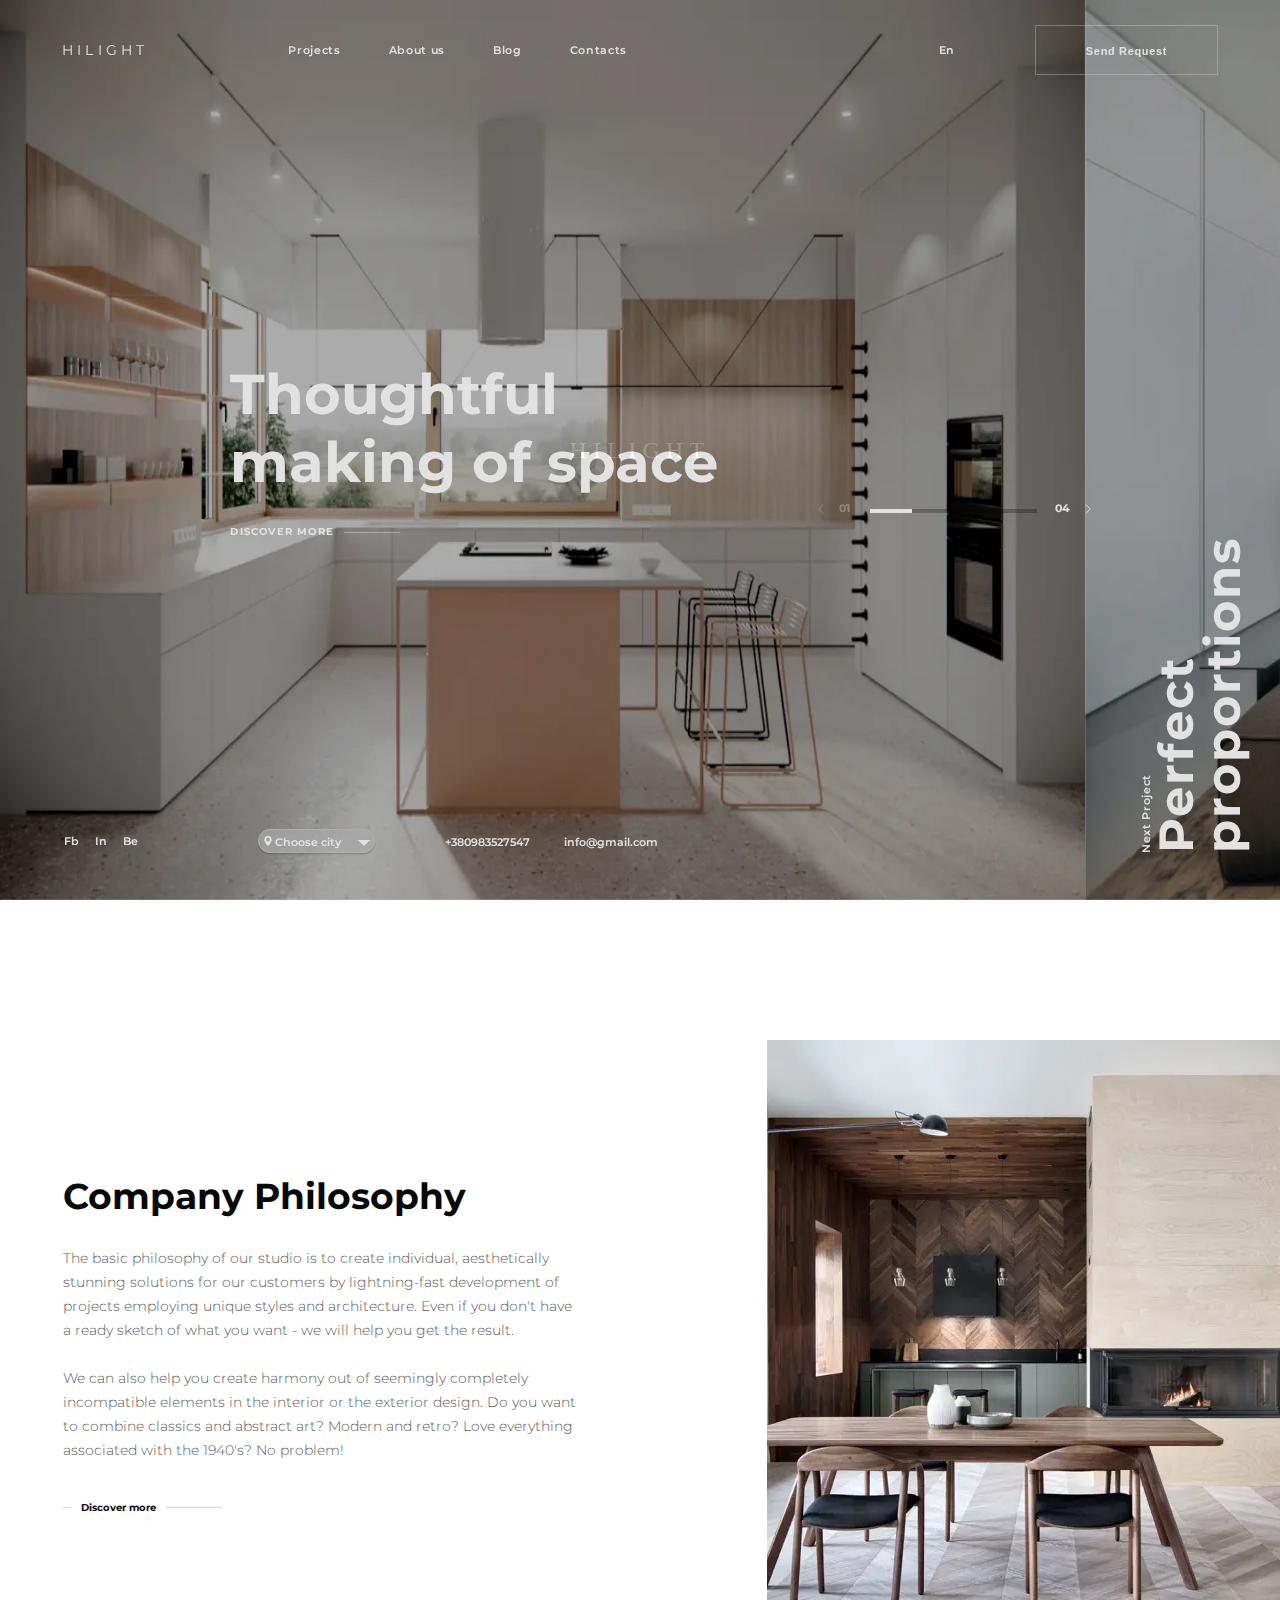
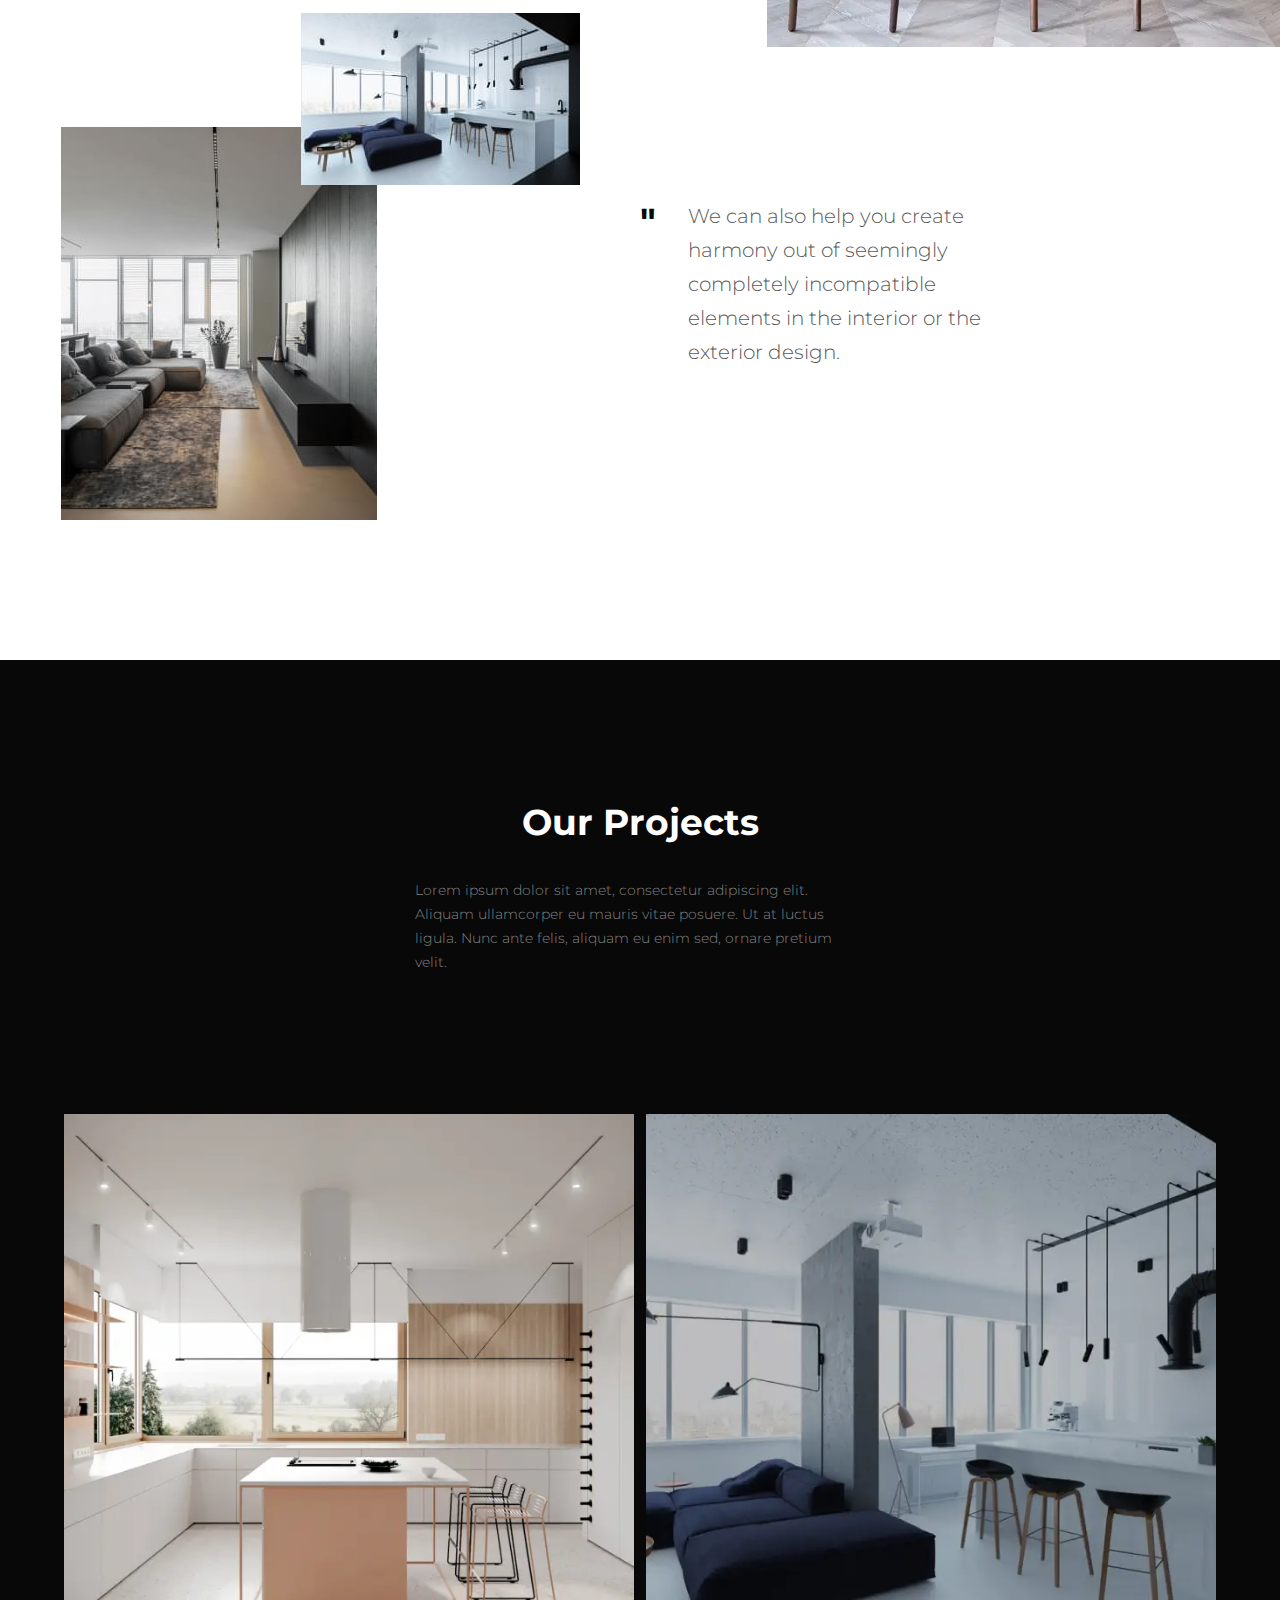
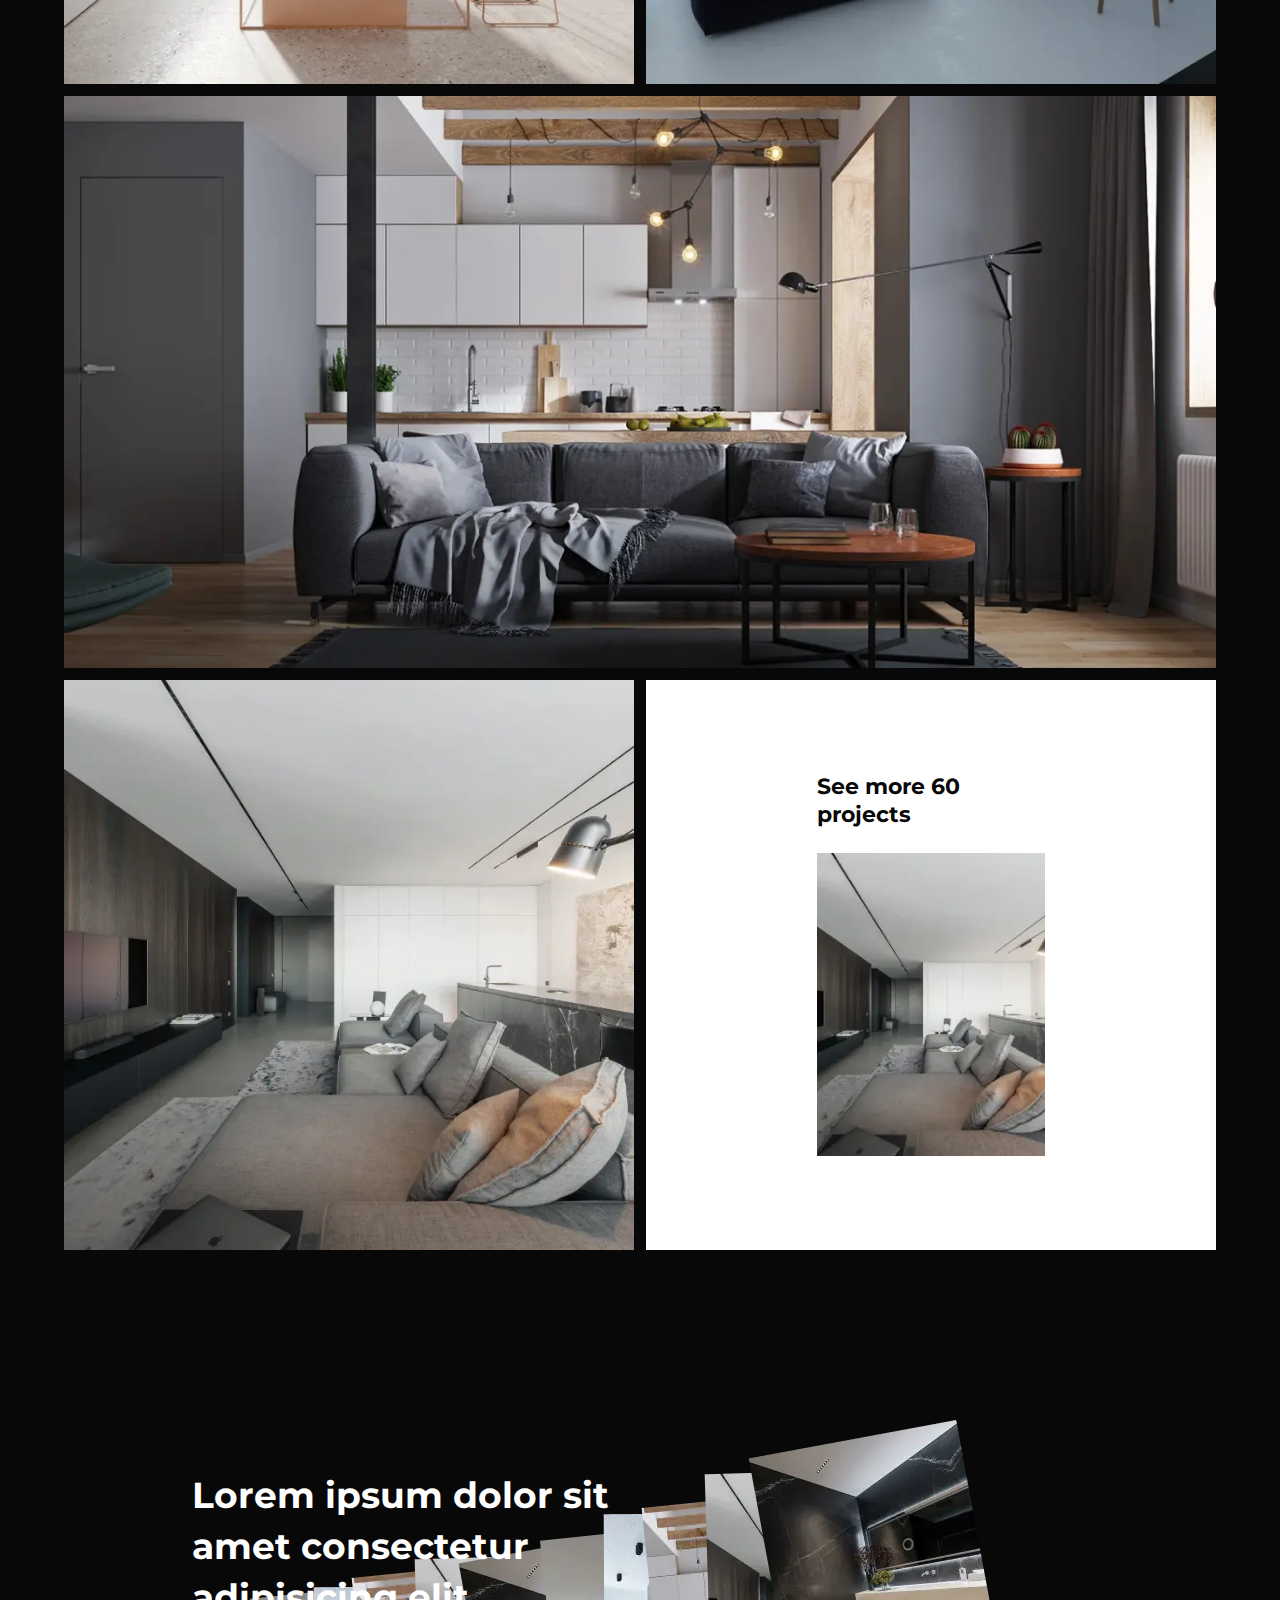
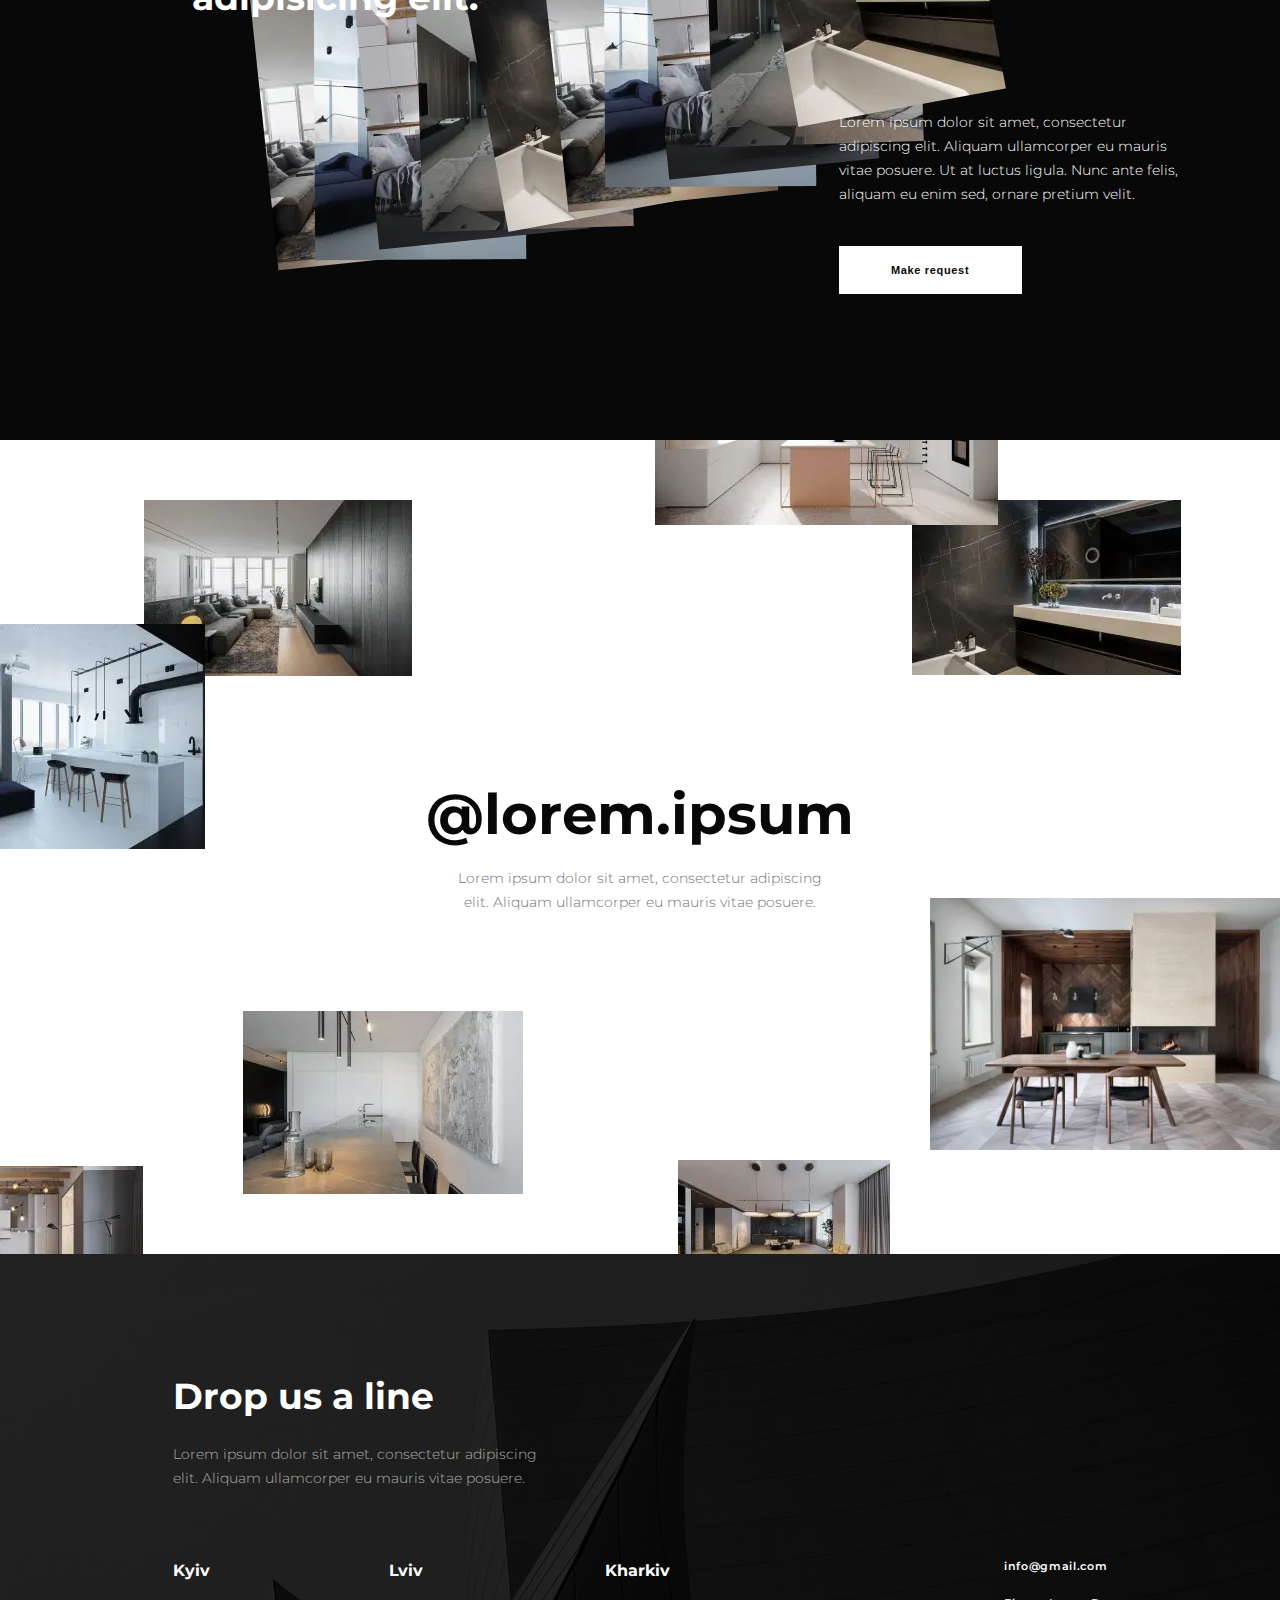
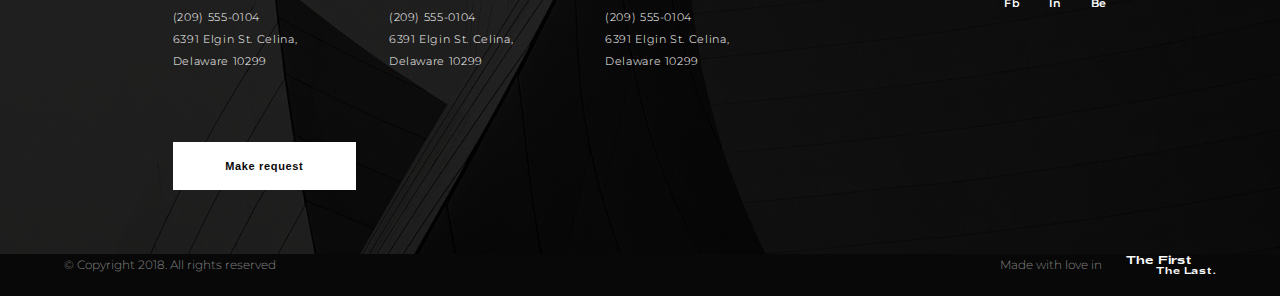
==== commit 92c9ac64: "Add files via upload" ====
--- a/index.html
+++ b/index.html
@@ -4,12 +4,12 @@
     <meta charset="UTF-8">
     <meta http-equiv="X-UA-Compatible" content="IE=edge">
     <meta name="viewport" content="width=device-width, initial-scale=1.0">
-    <link rel="stylesheet" href="css/style.min.css?_v=20221010170924">
+    <link rel="stylesheet" href="css/style.min.css?_v=20221011084850">
     <title>Interior studio</title>
     <link rel="preconnect" href="https://fonts.googleapis.com">
     <link rel="preconnect" href="https://fonts.gstatic.com" crossorigin>
     <link
-        href="https://fonts.googleapis.com/css2?family=Montserrat:wght@100;200;300;400;500;600;700;800;900&display=swap&_v=20221010170924"
+        href="https://fonts.googleapis.com/css2?family=Montserrat:wght@100;200;300;400;500;600;700;800;900&display=swap&_v=20221011084850"
         rel="stylesheet">
 </head>
 
@@ -21,7 +21,7 @@
         <header class="header ">
     <div class="header__container _container">
 
-        <a class="header__logo" href="index.html">LOGO</a>
+        <a class="header__logo" href="index.html">HILIGHT</a>
         <div class="menu__burger">
             <span></span>
             <p class="menu__burger-text">Menu</p>
@@ -129,7 +129,8 @@
                             </select>
                         </div>
                         <div class="mainblock1__info-links">
-                            <a class="mainblock1__info-link4 mainblock1__info-link" href="">+380983527547</a>
+                            <a class="mainblock1__info-link4 mainblock1__info-link"
+                                href="page404.html">+380983527547</a>
                             <a class="mainblock1__info-link5 mainblock1__info-link" href=""> info@gmail.com</a>
                         </div>
                     </div>
@@ -406,9 +407,9 @@
     </div>
 </footer>
     </div>
-    <script src="https://code.jquery.com/jquery-3.4.1.js?_v=20221010170924"></script>
-    <!-- <script src="https://code.jquery.com/jquery-3.4.1.slim.min.js?_v=20221010170924"></script> -->
-    <script src="js/app.min.js?_v=20221010170924"></script>
+    <script src="https://code.jquery.com/jquery-3.4.1.js?_v=20221011084850"></script>
+    <!-- <script src="https://code.jquery.com/jquery-3.4.1.slim.min.js?_v=20221011084850"></script> -->
+    <script src="js/app.min.js?_v=20221011084850"></script>
 </body>
 
 </html>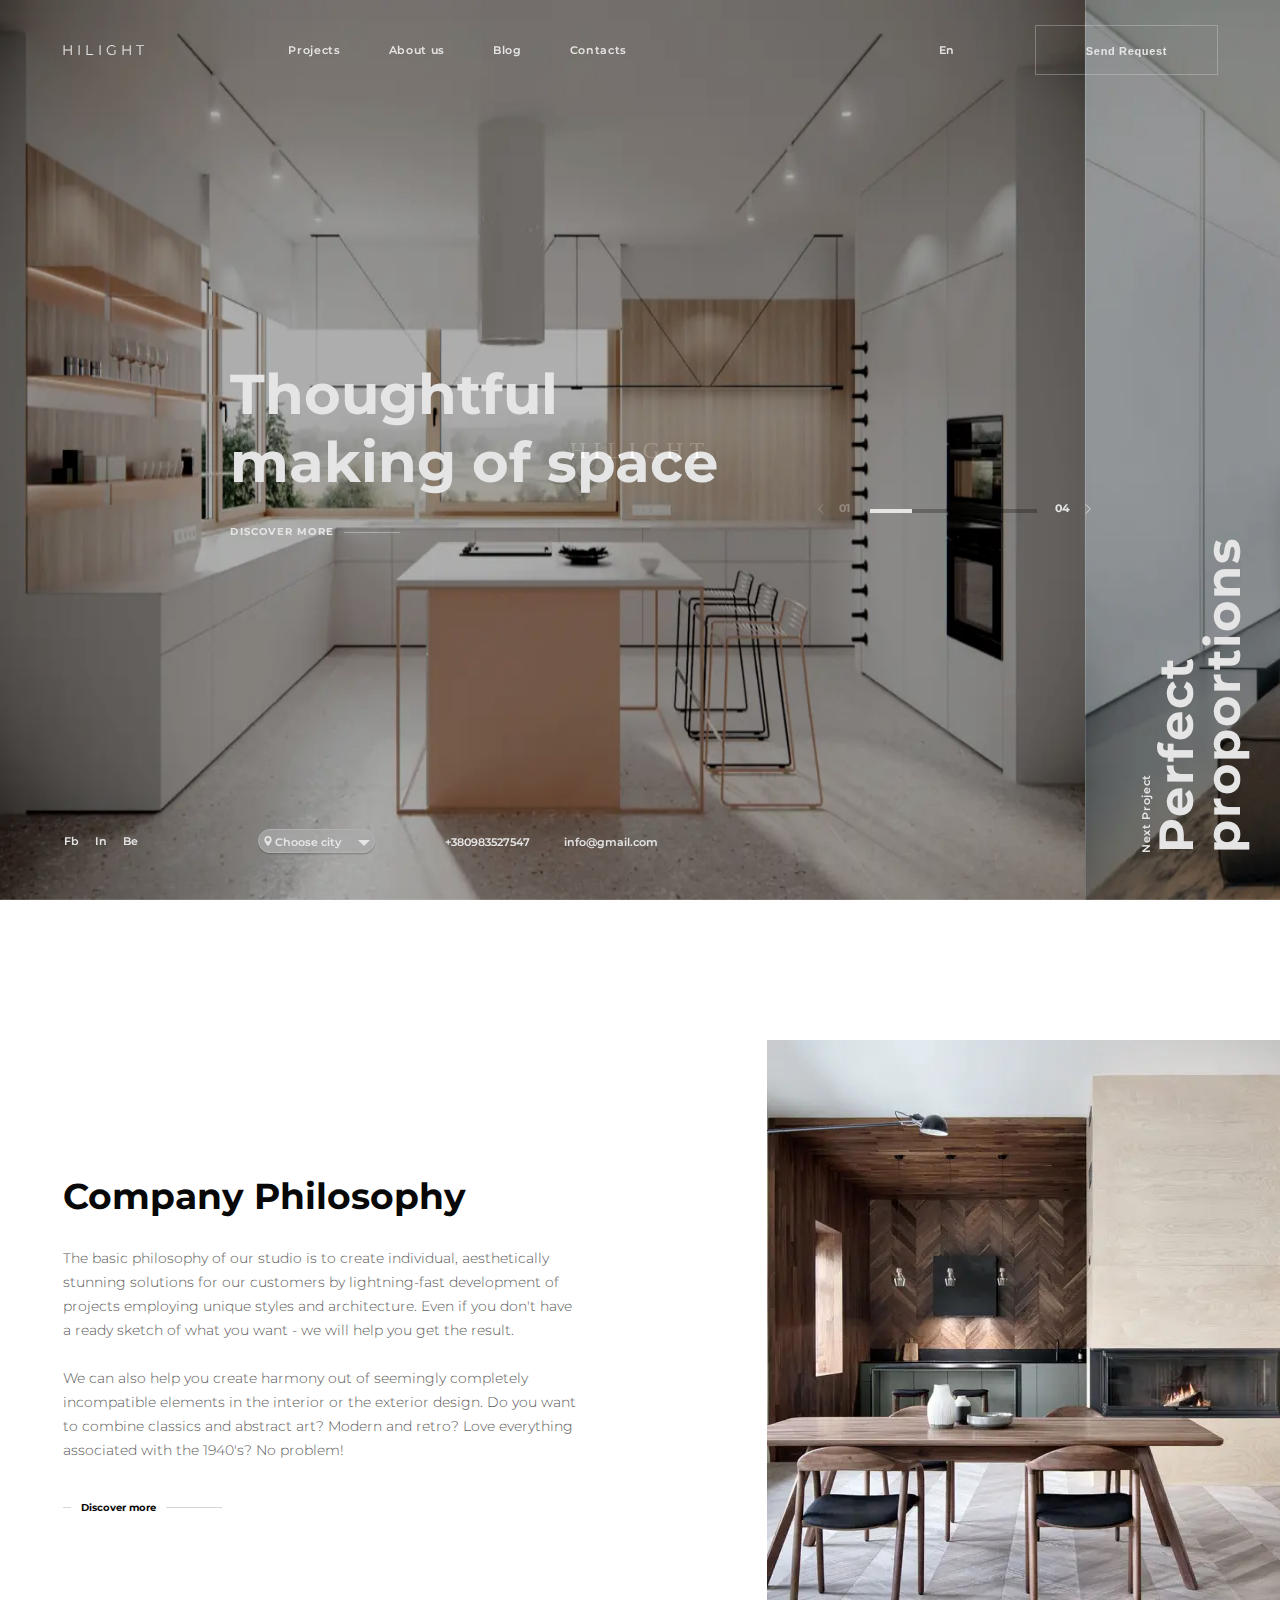
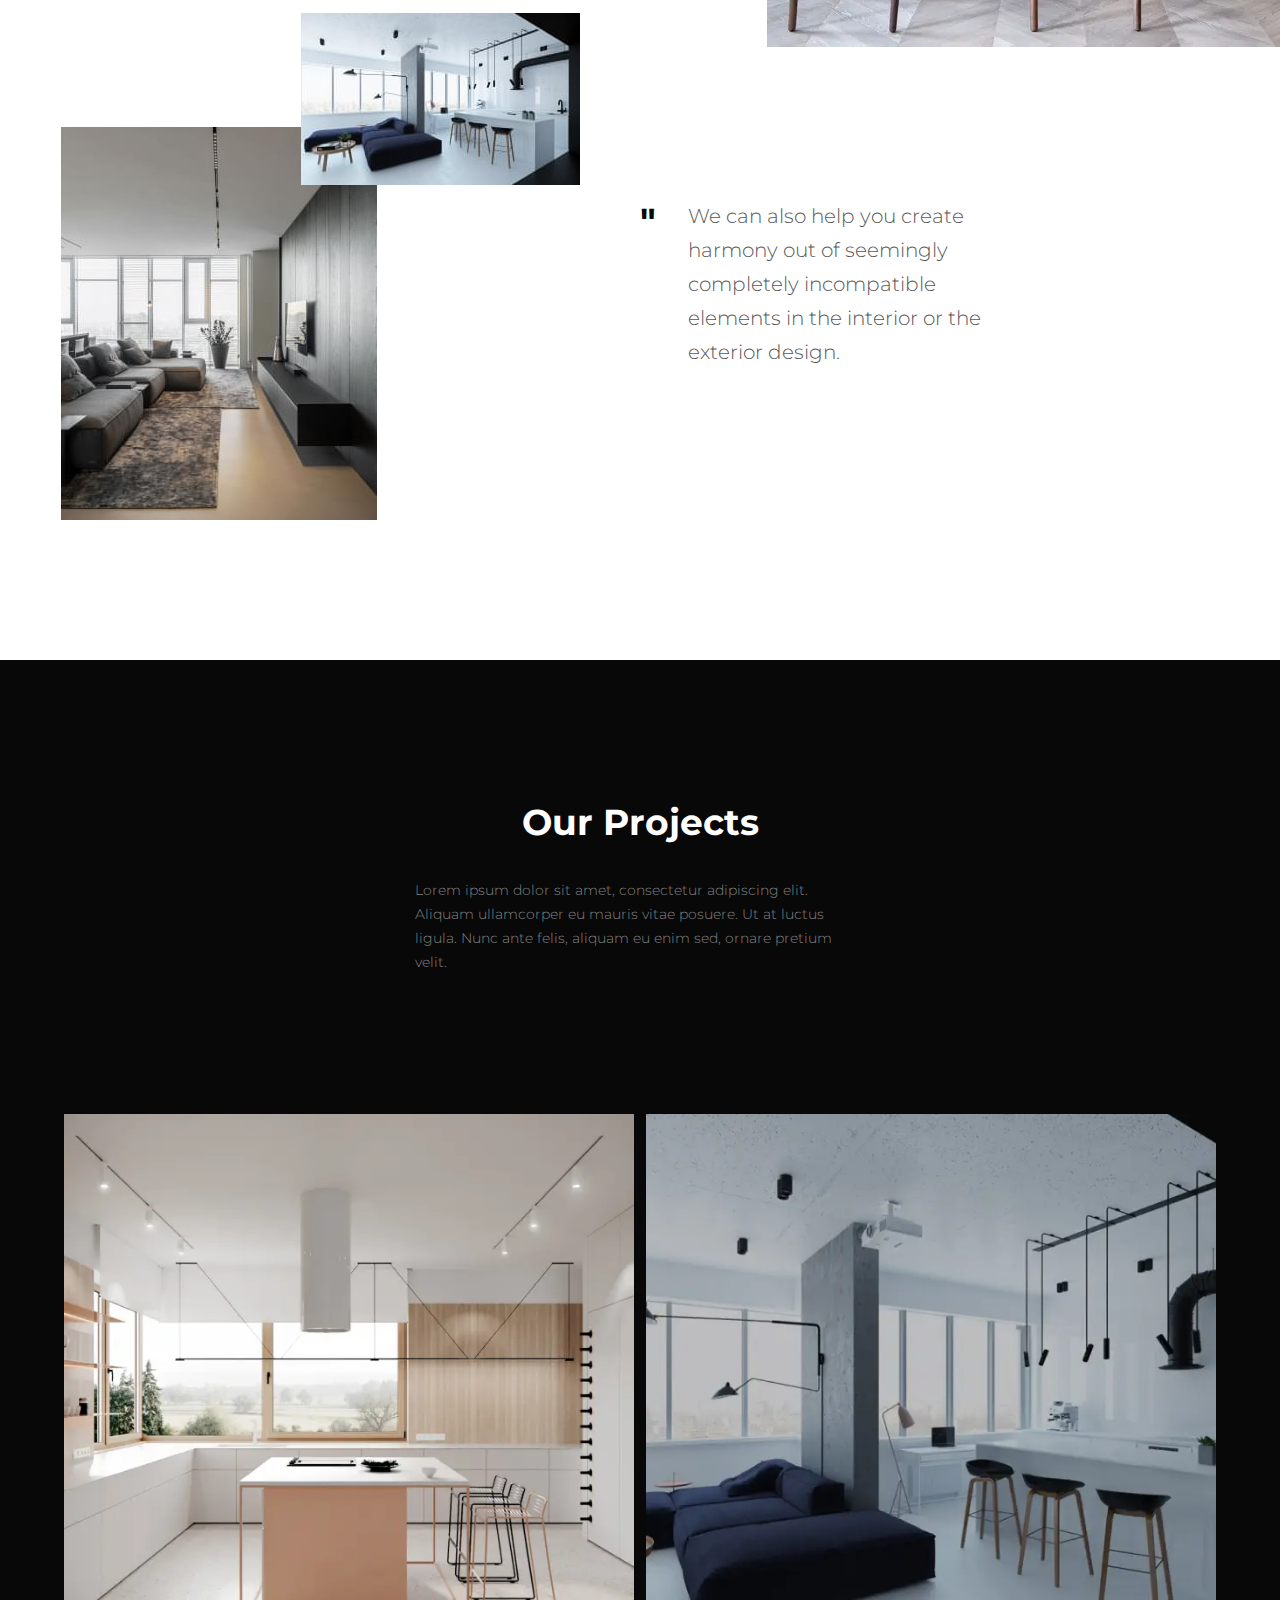
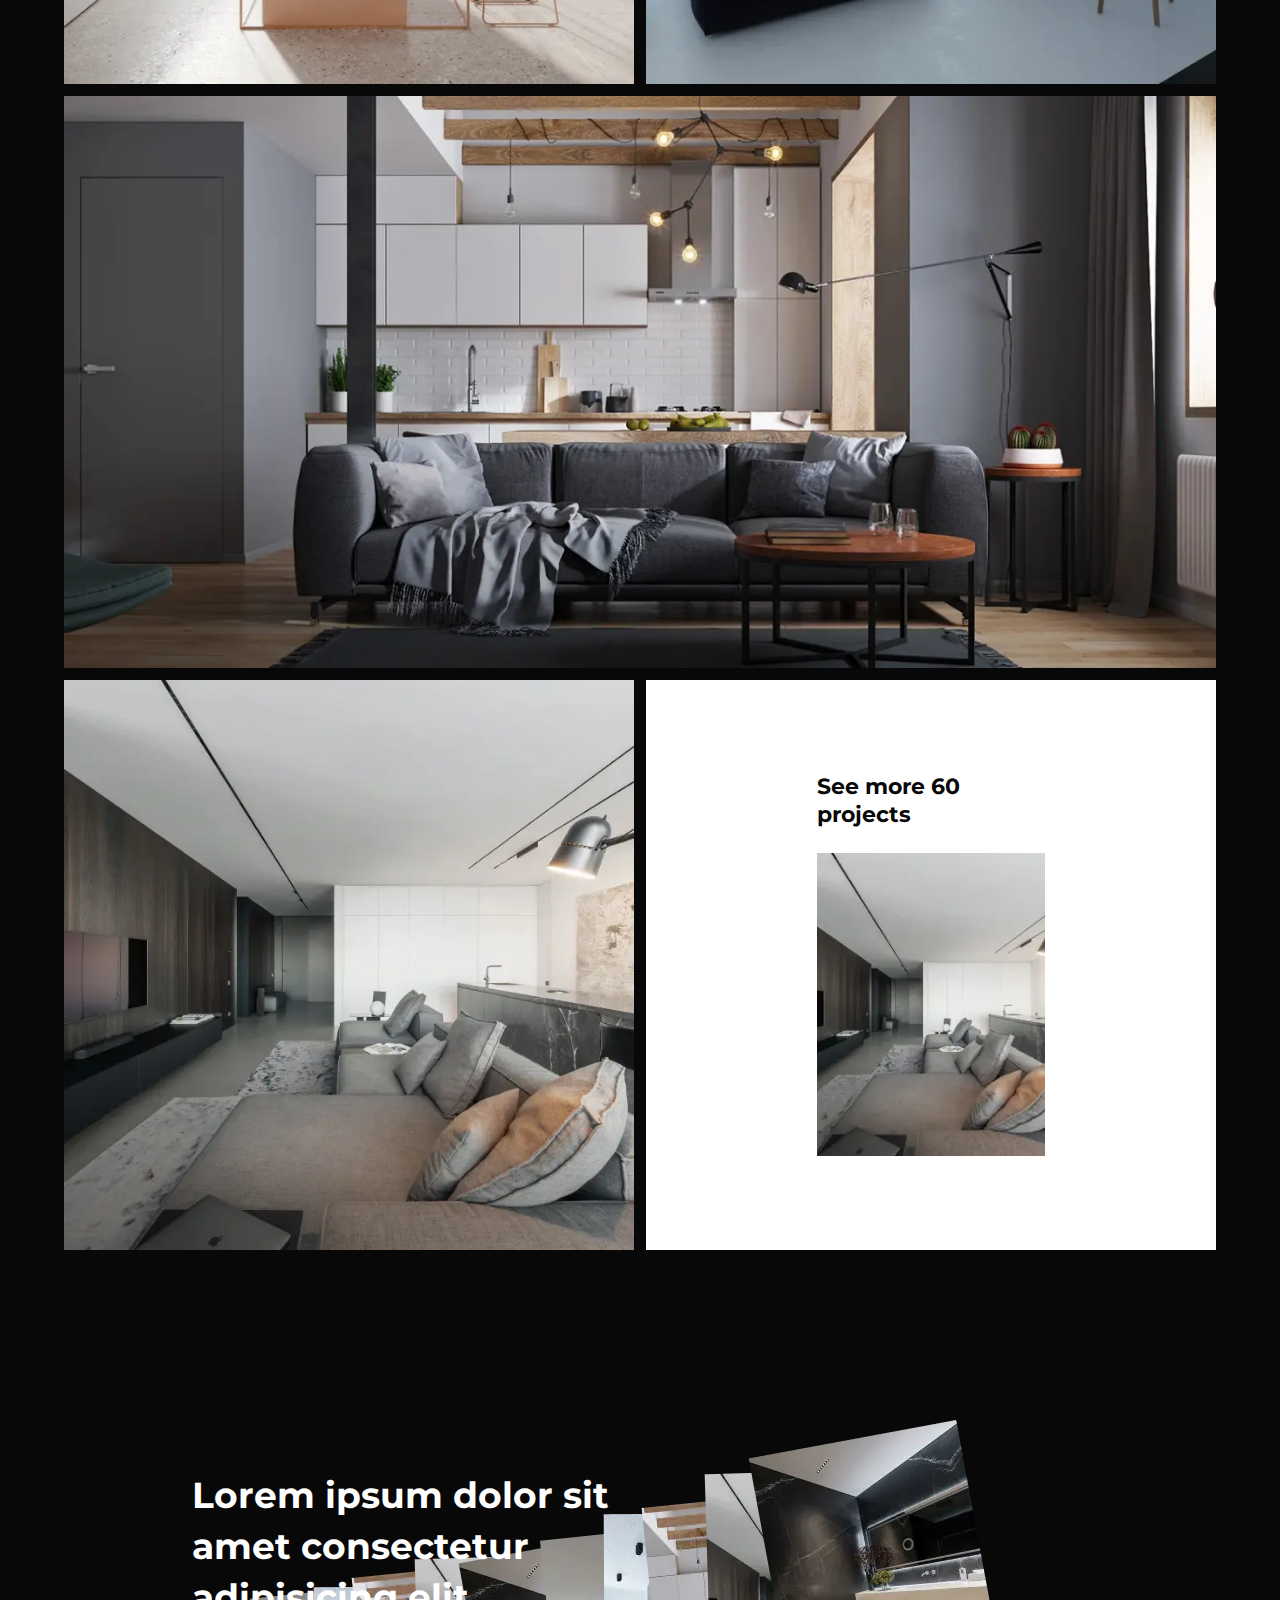
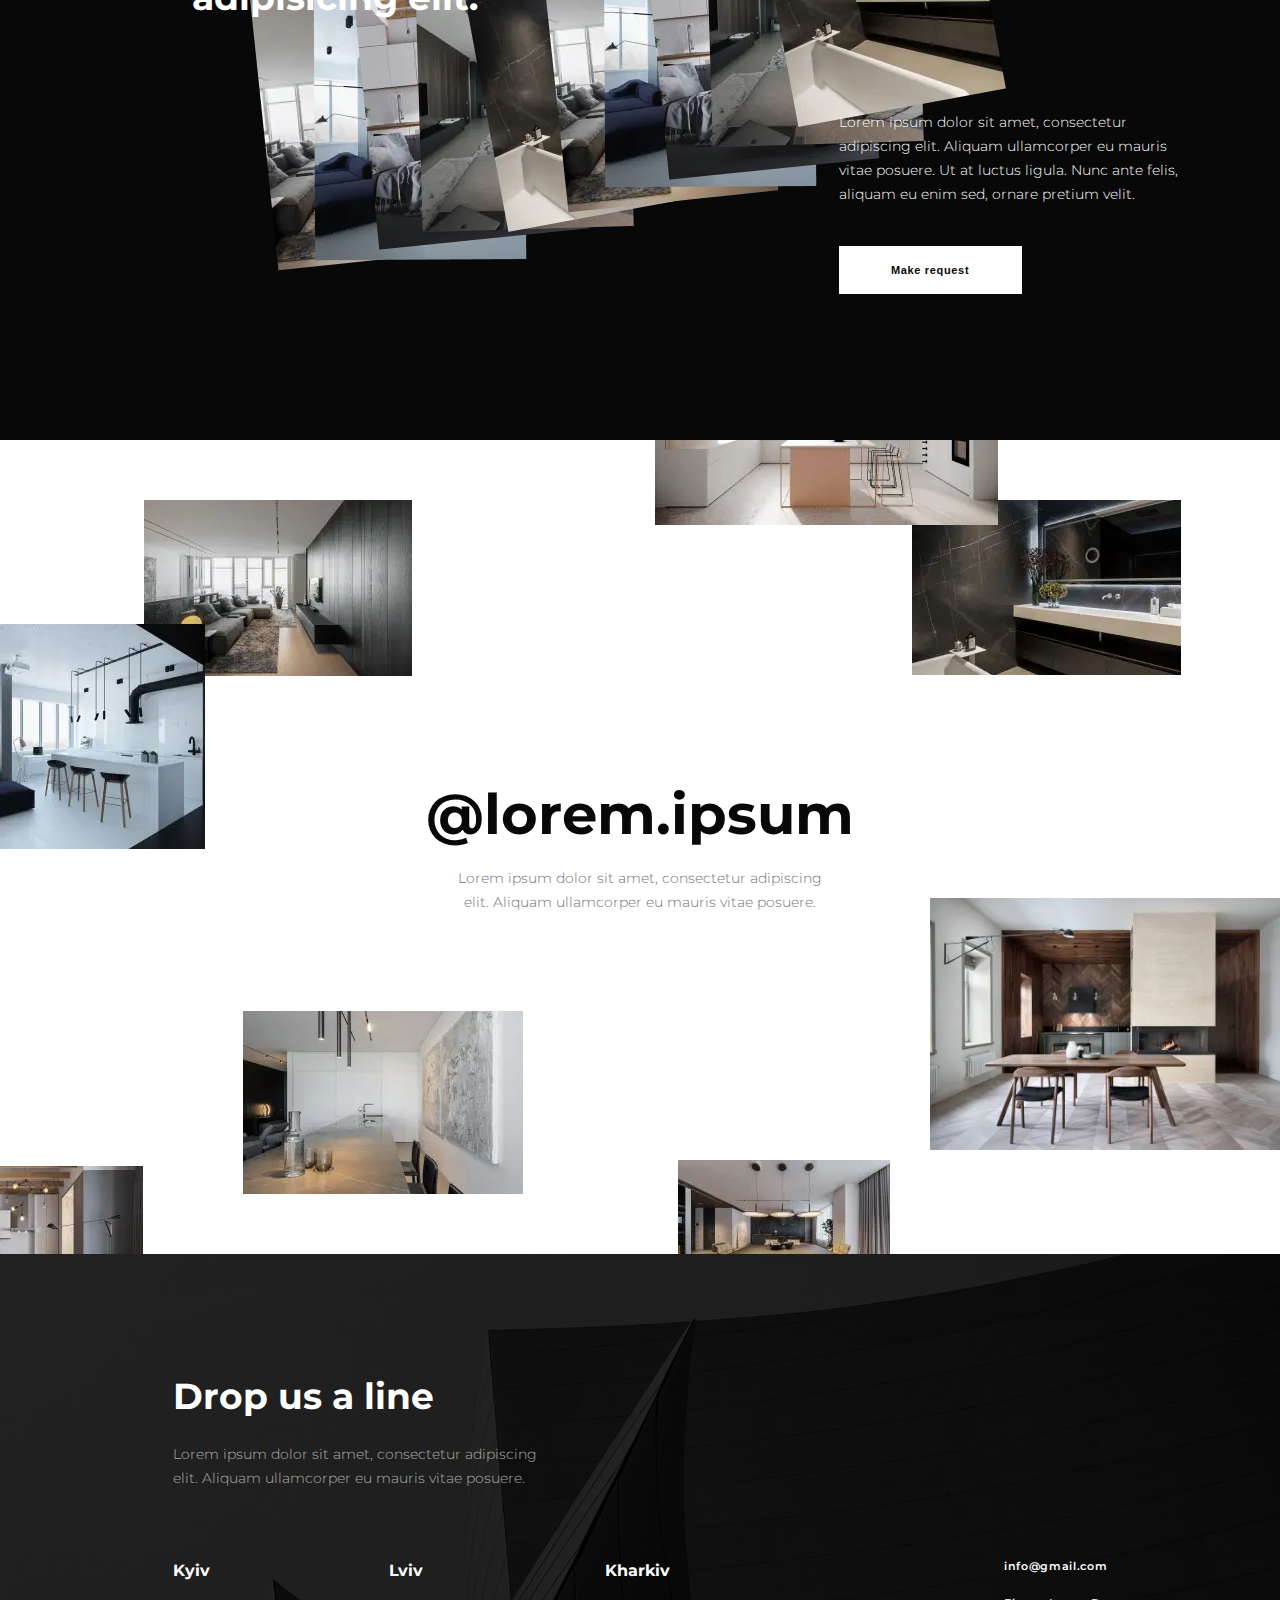
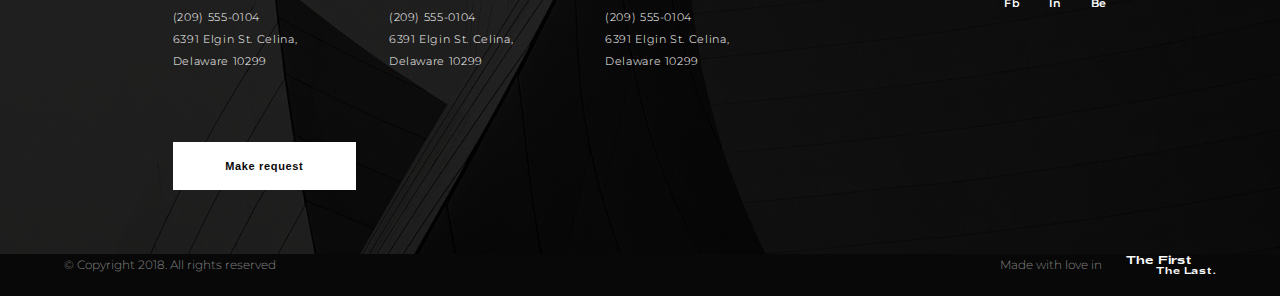
==== commit ce9bfb34: "Add files via upload" ====
--- a/index.html
+++ b/index.html
@@ -4,12 +4,12 @@
     <meta charset="UTF-8">
     <meta http-equiv="X-UA-Compatible" content="IE=edge">
     <meta name="viewport" content="width=device-width, initial-scale=1.0">
-    <link rel="stylesheet" href="css/style.min.css?_v=20221011084850">
+    <link rel="stylesheet" href="css/style.min.css?_v=20221011091517">
     <title>Interior studio</title>
     <link rel="preconnect" href="https://fonts.googleapis.com">
     <link rel="preconnect" href="https://fonts.gstatic.com" crossorigin>
     <link
-        href="https://fonts.googleapis.com/css2?family=Montserrat:wght@100;200;300;400;500;600;700;800;900&display=swap&_v=20221011084850"
+        href="https://fonts.googleapis.com/css2?family=Montserrat:wght@100;200;300;400;500;600;700;800;900&display=swap&_v=20221011091517"
         rel="stylesheet">
 </head>
 
@@ -129,8 +129,7 @@
                             </select>
                         </div>
                         <div class="mainblock1__info-links">
-                            <a class="mainblock1__info-link4 mainblock1__info-link"
-                                href="page404.html">+380983527547</a>
+                            <a class="mainblock1__info-link4 mainblock1__info-link" href="">+380983527547</a>
                             <a class="mainblock1__info-link5 mainblock1__info-link" href=""> info@gmail.com</a>
                         </div>
                     </div>
@@ -407,9 +406,9 @@
     </div>
 </footer>
     </div>
-    <script src="https://code.jquery.com/jquery-3.4.1.js?_v=20221011084850"></script>
-    <!-- <script src="https://code.jquery.com/jquery-3.4.1.slim.min.js?_v=20221011084850"></script> -->
-    <script src="js/app.min.js?_v=20221011084850"></script>
+    <script src="https://code.jquery.com/jquery-3.4.1.js?_v=20221011091517"></script>
+    <!-- <script src="https://code.jquery.com/jquery-3.4.1.slim.min.js?_v=20221011091517"></script> -->
+    <script src="js/app.min.js?_v=20221011091517"></script>
 </body>
 
 </html>--- a/css/style.min.css
+++ b/css/style.min.css
@@ -1 +1 @@
-@font-face{font-family:swiper-icons;src:url('data:application/font-woff;charset=utf-8;base64, [base64]//wADZ2x5ZgAAAywAAADMAAAD2MHtryVoZWFkAAABbAAAADAAAAA2E2+eoWhoZWEAAAGcAAAAHwAAACQC9gDzaG10eAAAAigAAAAZAAAArgJkABFsb2NhAAAC0AAAAFoAAABaFQAUGG1heHAAAAG8AAAAHwAAACAAcABAbmFtZQAAA/gAAAE5AAACXvFdBwlwb3N0AAAFNAAAAGIAAACE5s74hXjaY2BkYGAAYpf5Hu/j+W2+MnAzMYDAzaX6QjD6/4//Bxj5GA8AuRwMYGkAPywL13jaY2BkYGA88P8Agx4j+/8fQDYfA1AEBWgDAIB2BOoAeNpjYGRgYNBh4GdgYgABEMnIABJzYNADCQAACWgAsQB42mNgYfzCOIGBlYGB0YcxjYGBwR1Kf2WQZGhhYGBiYGVmgAFGBiQQkOaawtDAoMBQxXjg/wEGPcYDDA4wNUA2CCgwsAAAO4EL6gAAeNpj2M0gyAACqxgGNWBkZ2D4/wMA+xkDdgAAAHjaY2BgYGaAYBkGRgYQiAHyGMF8FgYHIM3DwMHABGQrMOgyWDLEM1T9/w8UBfEMgLzE////P/5//f/V/xv+r4eaAAeMbAxwIUYmIMHEgKYAYjUcsDAwsLKxc3BycfPw8jEQA/[base64]/uznmfPFBNODM2K7MTQ45YEAZqGP81AmGGcF3iPqOop0r1SPTaTbVkfUe4HXj97wYE+yNwWYxwWu4v1ugWHgo3S1XdZEVqWM7ET0cfnLGxWfkgR42o2PvWrDMBSFj/IHLaF0zKjRgdiVMwScNRAoWUoH78Y2icB/yIY09An6AH2Bdu/UB+yxopYshQiEvnvu0dURgDt8QeC8PDw7Fpji3fEA4z/PEJ6YOB5hKh4dj3EvXhxPqH/SKUY3rJ7srZ4FZnh1PMAtPhwP6fl2PMJMPDgeQ4rY8YT6Gzao0eAEA409DuggmTnFnOcSCiEiLMgxCiTI6Cq5DZUd3Qmp10vO0LaLTd2cjN4fOumlc7lUYbSQcZFkutRG7g6JKZKy0RmdLY680CDnEJ+UMkpFFe1RN7nxdVpXrC4aTtnaurOnYercZg2YVmLN/d/gczfEimrE/fs/bOuq29Zmn8tloORaXgZgGa78yO9/cnXm2BpaGvq25Dv9S4E9+5SIc9PqupJKhYFSSl47+Qcr1mYNAAAAeNptw0cKwkAAAMDZJA8Q7OUJvkLsPfZ6zFVERPy8qHh2YER+3i/BP83vIBLLySsoKimrqKqpa2hp6+jq6RsYGhmbmJqZSy0sraxtbO3sHRydnEMU4uR6yx7JJXveP7WrDycAAAAAAAH//wACeNpjYGRgYOABYhkgZgJCZgZNBkYGLQZtIJsFLMYAAAw3ALgAeNolizEKgDAQBCchRbC2sFER0YD6qVQiBCv/H9ezGI6Z5XBAw8CBK/m5iQQVauVbXLnOrMZv2oLdKFa8Pjuru2hJzGabmOSLzNMzvutpB3N42mNgZGBg4GKQYzBhYMxJLMlj4GBgAYow/P/PAJJhLM6sSoWKfWCAAwDAjgbRAAB42mNgYGBkAIIbCZo5IPrmUn0hGA0AO8EFTQAA');font-weight:400;font-style:normal}:root{--swiper-theme-color:#007aff}.swiper{margin-left:auto;margin-right:auto;position:relative;overflow:hidden;list-style:none;padding:0;z-index:1}.swiper-vertical>.swiper-wrapper{flex-direction:column}.swiper-wrapper{position:relative;width:100%;height:100%;z-index:1;display:flex;transition-property:transform;box-sizing:content-box}.swiper-android .swiper-slide,.swiper-wrapper{transform:translate3d(0,0,0)}.swiper-pointer-events{touch-action:pan-y}.swiper-pointer-events.swiper-vertical{touch-action:pan-x}.swiper-slide{flex-shrink:0;width:100%;height:100%;position:relative;transition-property:transform}.swiper-slide-invisible-blank{visibility:hidden}.swiper-autoheight,.swiper-autoheight .swiper-slide{height:auto}.swiper-autoheight .swiper-wrapper{align-items:flex-start;transition-property:transform,height}.swiper-backface-hidden .swiper-slide{transform:translateZ(0);-webkit-backface-visibility:hidden;backface-visibility:hidden}.swiper-3d,.swiper-3d.swiper-css-mode .swiper-wrapper{perspective:1200px}.swiper-3d .swiper-cube-shadow,.swiper-3d .swiper-slide,.swiper-3d .swiper-slide-shadow,.swiper-3d .swiper-slide-shadow-bottom,.swiper-3d .swiper-slide-shadow-left,.swiper-3d .swiper-slide-shadow-right,.swiper-3d .swiper-slide-shadow-top,.swiper-3d .swiper-wrapper{transform-style:preserve-3d}.swiper-3d .swiper-slide-shadow,.swiper-3d .swiper-slide-shadow-bottom,.swiper-3d .swiper-slide-shadow-left,.swiper-3d .swiper-slide-shadow-right,.swiper-3d .swiper-slide-shadow-top{position:absolute;left:0;top:0;width:100%;height:100%;pointer-events:none;z-index:10}.swiper-3d .swiper-slide-shadow{background:rgba(0,0,0,.15)}.swiper-3d .swiper-slide-shadow-left{background-image:linear-gradient(to left,rgba(0,0,0,.5),rgba(0,0,0,0))}.swiper-3d .swiper-slide-shadow-right{background-image:linear-gradient(to right,rgba(0,0,0,.5),rgba(0,0,0,0))}.swiper-3d .swiper-slide-shadow-top{background-image:linear-gradient(to top,rgba(0,0,0,.5),rgba(0,0,0,0))}.swiper-3d .swiper-slide-shadow-bottom{background-image:linear-gradient(to bottom,rgba(0,0,0,.5),rgba(0,0,0,0))}.swiper-css-mode>.swiper-wrapper{overflow:auto;scrollbar-width:none;-ms-overflow-style:none}.swiper-css-mode>.swiper-wrapper::-webkit-scrollbar{display:none}.swiper-css-mode>.swiper-wrapper>.swiper-slide{scroll-snap-align:start start}.swiper-horizontal.swiper-css-mode>.swiper-wrapper{scroll-snap-type:x mandatory}.swiper-vertical.swiper-css-mode>.swiper-wrapper{scroll-snap-type:y mandatory}.swiper-centered>.swiper-wrapper::before{content:'';flex-shrink:0;order:9999}.swiper-centered.swiper-horizontal>.swiper-wrapper>.swiper-slide:first-child{margin-inline-start:var(--swiper-centered-offset-before)}.swiper-centered.swiper-horizontal>.swiper-wrapper::before{height:100%;min-height:1px;width:var(--swiper-centered-offset-after)}.swiper-centered.swiper-vertical>.swiper-wrapper>.swiper-slide:first-child{margin-block-start:var(--swiper-centered-offset-before)}.swiper-centered.swiper-vertical>.swiper-wrapper::before{width:100%;min-width:1px;height:var(--swiper-centered-offset-after)}.swiper-centered>.swiper-wrapper>.swiper-slide{scroll-snap-align:center center}.swiper-virtual .swiper-slide{-webkit-backface-visibility:hidden;transform:translateZ(0)}.swiper-virtual.swiper-css-mode .swiper-wrapper::after{content:'';position:absolute;left:0;top:0;pointer-events:none}.swiper-virtual.swiper-css-mode.swiper-horizontal .swiper-wrapper::after{height:1px;width:var(--swiper-virtual-size)}.swiper-virtual.swiper-css-mode.swiper-vertical .swiper-wrapper::after{width:1px;height:var(--swiper-virtual-size)}:root{--swiper-navigation-size:44px}.swiper-button-next,.swiper-button-prev{position:absolute;top:50%;width:calc(var(--swiper-navigation-size)/ 44 * 27);height:var(--swiper-navigation-size);margin-top:calc(0px - (var(--swiper-navigation-size)/ 2));z-index:10;cursor:pointer;display:flex;align-items:center;justify-content:center;color:var(--swiper-navigation-color,var(--swiper-theme-color))}.swiper-button-next.swiper-button-disabled,.swiper-button-prev.swiper-button-disabled{opacity:.35;cursor:auto;pointer-events:none}.swiper-button-next.swiper-button-hidden,.swiper-button-prev.swiper-button-hidden{opacity:0;cursor:auto;pointer-events:none}.swiper-navigation-disabled .swiper-button-next,.swiper-navigation-disabled .swiper-button-prev{display:none!important}.swiper-button-next:after,.swiper-button-prev:after{font-family:swiper-icons;font-size:var(--swiper-navigation-size);text-transform:none!important;letter-spacing:0;font-variant:initial;line-height:1}.swiper-button-prev,.swiper-rtl .swiper-button-next{left:10px;right:auto}.swiper-button-prev:after,.swiper-rtl .swiper-button-next:after{content:'prev'}.swiper-button-next,.swiper-rtl .swiper-button-prev{right:10px;left:auto}.swiper-button-next:after,.swiper-rtl .swiper-button-prev:after{content:'next'}.swiper-button-lock{display:none}.swiper-pagination{position:absolute;text-align:center;transition:.3s opacity;transform:translate3d(0,0,0);z-index:10}.swiper-pagination.swiper-pagination-hidden{opacity:0}.swiper-pagination-disabled>.swiper-pagination,.swiper-pagination.swiper-pagination-disabled{display:none!important}.swiper-horizontal>.swiper-pagination-bullets,.swiper-pagination-bullets.swiper-pagination-horizontal,.swiper-pagination-custom,.swiper-pagination-fraction{bottom:10px;left:0;width:100%}.swiper-pagination-bullets-dynamic{overflow:hidden;font-size:0}.swiper-pagination-bullets-dynamic .swiper-pagination-bullet{transform:scale(.33);position:relative}.swiper-pagination-bullets-dynamic .swiper-pagination-bullet-active{transform:scale(1)}.swiper-pagination-bullets-dynamic .swiper-pagination-bullet-active-main{transform:scale(1)}.swiper-pagination-bullets-dynamic .swiper-pagination-bullet-active-prev{transform:scale(.66)}.swiper-pagination-bullets-dynamic .swiper-pagination-bullet-active-prev-prev{transform:scale(.33)}.swiper-pagination-bullets-dynamic .swiper-pagination-bullet-active-next{transform:scale(.66)}.swiper-pagination-bullets-dynamic .swiper-pagination-bullet-active-next-next{transform:scale(.33)}.swiper-pagination-bullet{width:var(--swiper-pagination-bullet-width,var(--swiper-pagination-bullet-size,8px));height:var(--swiper-pagination-bullet-height,var(--swiper-pagination-bullet-size,8px));display:inline-block;border-radius:50%;background:var(--swiper-pagination-bullet-inactive-color,#000);opacity:var(--swiper-pagination-bullet-inactive-opacity,.2)}button.swiper-pagination-bullet{border:none;margin:0;padding:0;box-shadow:none;-webkit-appearance:none;appearance:none}.swiper-pagination-clickable .swiper-pagination-bullet{cursor:pointer}.swiper-pagination-bullet:only-child{display:none!important}.swiper-pagination-bullet-active{opacity:var(--swiper-pagination-bullet-opacity,1);background:var(--swiper-pagination-color,var(--swiper-theme-color))}.swiper-pagination-vertical.swiper-pagination-bullets,.swiper-vertical>.swiper-pagination-bullets{right:10px;top:50%;transform:translate3d(0,-50%,0)}.swiper-pagination-vertical.swiper-pagination-bullets .swiper-pagination-bullet,.swiper-vertical>.swiper-pagination-bullets .swiper-pagination-bullet{margin:var(--swiper-pagination-bullet-vertical-gap,6px) 0;display:block}.swiper-pagination-vertical.swiper-pagination-bullets.swiper-pagination-bullets-dynamic,.swiper-vertical>.swiper-pagination-bullets.swiper-pagination-bullets-dynamic{top:50%;transform:translateY(-50%);width:8px}.swiper-pagination-vertical.swiper-pagination-bullets.swiper-pagination-bullets-dynamic .swiper-pagination-bullet,.swiper-vertical>.swiper-pagination-bullets.swiper-pagination-bullets-dynamic .swiper-pagination-bullet{display:inline-block;transition:.2s transform,.2s top}.swiper-horizontal>.swiper-pagination-bullets .swiper-pagination-bullet,.swiper-pagination-horizontal.swiper-pagination-bullets .swiper-pagination-bullet{margin:0 var(--swiper-pagination-bullet-horizontal-gap,4px)}.swiper-horizontal>.swiper-pagination-bullets.swiper-pagination-bullets-dynamic,.swiper-pagination-horizontal.swiper-pagination-bullets.swiper-pagination-bullets-dynamic{left:50%;transform:translateX(-50%);white-space:nowrap}.swiper-horizontal>.swiper-pagination-bullets.swiper-pagination-bullets-dynamic .swiper-pagination-bullet,.swiper-pagination-horizontal.swiper-pagination-bullets.swiper-pagination-bullets-dynamic .swiper-pagination-bullet{transition:.2s transform,.2s left}.swiper-horizontal.swiper-rtl>.swiper-pagination-bullets-dynamic .swiper-pagination-bullet{transition:.2s transform,.2s right}.swiper-pagination-progressbar{background:rgba(0,0,0,.25);position:absolute}.swiper-pagination-progressbar .swiper-pagination-progressbar-fill{background:var(--swiper-pagination-color,var(--swiper-theme-color));position:absolute;left:0;top:0;width:100%;height:100%;transform:scale(0);transform-origin:left top}.swiper-rtl .swiper-pagination-progressbar .swiper-pagination-progressbar-fill{transform-origin:right top}.swiper-horizontal>.swiper-pagination-progressbar,.swiper-pagination-progressbar.swiper-pagination-horizontal,.swiper-pagination-progressbar.swiper-pagination-vertical.swiper-pagination-progressbar-opposite,.swiper-vertical>.swiper-pagination-progressbar.swiper-pagination-progressbar-opposite{width:100%;height:4px;left:0;top:0}.swiper-horizontal>.swiper-pagination-progressbar.swiper-pagination-progressbar-opposite,.swiper-pagination-progressbar.swiper-pagination-horizontal.swiper-pagination-progressbar-opposite,.swiper-pagination-progressbar.swiper-pagination-vertical,.swiper-vertical>.swiper-pagination-progressbar{width:4px;height:100%;left:0;top:0}.swiper-pagination-lock{display:none}.swiper-scrollbar{border-radius:10px;position:relative;-ms-touch-action:none;background:rgba(0,0,0,.1)}.swiper-scrollbar-disabled>.swiper-scrollbar,.swiper-scrollbar.swiper-scrollbar-disabled{display:none!important}.swiper-horizontal>.swiper-scrollbar,.swiper-scrollbar.swiper-scrollbar-horizontal{position:absolute;left:1%;bottom:3px;z-index:50;height:5px;width:98%}.swiper-scrollbar.swiper-scrollbar-vertical,.swiper-vertical>.swiper-scrollbar{position:absolute;right:3px;top:1%;z-index:50;width:5px;height:98%}.swiper-scrollbar-drag{height:100%;width:100%;position:relative;background:rgba(0,0,0,.5);border-radius:10px;left:0;top:0}.swiper-scrollbar-cursor-drag{cursor:move}.swiper-scrollbar-lock{display:none}.swiper-zoom-container{width:100%;height:100%;display:flex;justify-content:center;align-items:center;text-align:center}.swiper-zoom-container>canvas,.swiper-zoom-container>img,.swiper-zoom-container>svg{max-width:100%;max-height:100%;object-fit:contain}.swiper-slide-zoomed{cursor:move}.swiper-lazy-preloader{width:42px;height:42px;position:absolute;left:50%;top:50%;margin-left:-21px;margin-top:-21px;z-index:10;transform-origin:50%;box-sizing:border-box;border:4px solid var(--swiper-preloader-color,var(--swiper-theme-color));border-radius:50%;border-top-color:transparent}.swiper-watch-progress .swiper-slide-visible .swiper-lazy-preloader,.swiper:not(.swiper-watch-progress) .swiper-lazy-preloader{animation:swiper-preloader-spin 1s infinite linear}.swiper-lazy-preloader-white{--swiper-preloader-color:#fff}.swiper-lazy-preloader-black{--swiper-preloader-color:#000}@keyframes swiper-preloader-spin{0%{transform:rotate(0)}100%{transform:rotate(360deg)}}.swiper .swiper-notification{position:absolute;left:0;top:0;pointer-events:none;opacity:0;z-index:-1000}.swiper-free-mode>.swiper-wrapper{transition-timing-function:ease-out;margin:0 auto}.swiper-grid>.swiper-wrapper{flex-wrap:wrap}.swiper-grid-column>.swiper-wrapper{flex-wrap:wrap;flex-direction:column}.swiper-fade.swiper-free-mode .swiper-slide{transition-timing-function:ease-out}.swiper-fade .swiper-slide{pointer-events:none;transition-property:opacity}.swiper-fade .swiper-slide .swiper-slide{pointer-events:none}.swiper-fade .swiper-slide-active,.swiper-fade .swiper-slide-active .swiper-slide-active{pointer-events:auto}.swiper-cube{overflow:visible}.swiper-cube .swiper-slide{pointer-events:none;-webkit-backface-visibility:hidden;backface-visibility:hidden;z-index:1;visibility:hidden;transform-origin:0 0;width:100%;height:100%}.swiper-cube .swiper-slide .swiper-slide{pointer-events:none}.swiper-cube.swiper-rtl .swiper-slide{transform-origin:100% 0}.swiper-cube .swiper-slide-active,.swiper-cube .swiper-slide-active .swiper-slide-active{pointer-events:auto}.swiper-cube .swiper-slide-active,.swiper-cube .swiper-slide-next,.swiper-cube .swiper-slide-next+.swiper-slide,.swiper-cube .swiper-slide-prev{pointer-events:auto;visibility:visible}.swiper-cube .swiper-slide-shadow-bottom,.swiper-cube .swiper-slide-shadow-left,.swiper-cube .swiper-slide-shadow-right,.swiper-cube .swiper-slide-shadow-top{z-index:0;-webkit-backface-visibility:hidden;backface-visibility:hidden}.swiper-cube .swiper-cube-shadow{position:absolute;left:0;bottom:0;width:100%;height:100%;opacity:.6;z-index:0}.swiper-cube .swiper-cube-shadow:before{content:'';background:#000;position:absolute;left:0;top:0;bottom:0;right:0;filter:blur(50px)}.swiper-flip{overflow:visible}.swiper-flip .swiper-slide{pointer-events:none;-webkit-backface-visibility:hidden;backface-visibility:hidden;z-index:1}.swiper-flip .swiper-slide .swiper-slide{pointer-events:none}.swiper-flip .swiper-slide-active,.swiper-flip .swiper-slide-active .swiper-slide-active{pointer-events:auto}.swiper-flip .swiper-slide-shadow-bottom,.swiper-flip .swiper-slide-shadow-left,.swiper-flip .swiper-slide-shadow-right,.swiper-flip .swiper-slide-shadow-top{z-index:0;-webkit-backface-visibility:hidden;backface-visibility:hidden}.swiper-creative .swiper-slide{-webkit-backface-visibility:hidden;backface-visibility:hidden;overflow:hidden;transition-property:transform,opacity,height}.swiper-cards{overflow:visible}.swiper-cards .swiper-slide{transform-origin:center bottom;-webkit-backface-visibility:hidden;backface-visibility:hidden;overflow:hidden}@font-face{font-family:Adieu;font-display:swap;src:url(../fonts/Adieu-Regular.woff2) format("woff2"),url(../fonts/Adieu-Regular.woff) format("woff");font-weight:400;font-style:normal}*,::after,::before{padding:0;margin:0;border:0;-webkit-box-sizing:border-box;box-sizing:border-box}a{text-decoration:none}h1,h2,h3,h4,h5,h6{font-weight:inherit;font-size:inherit}img{vertical-align:middle}body,html{height:100%;line-height:1}.about,.blog,.contact,.main,.onenews,.oneproject,.projects{-webkit-box-flex:1;-ms-flex:1 1 auto;flex:1 1 auto}._container{max-width:1440px;margin:0 auto}.progress-percentage{position:absolute;top:50%;left:50%;-webkit-transform:translate(-50%,-50%);-ms-transform:translate(-50%,-50%);transform:translate(-50%,-50%);font-weight:300;font-size:24px;line-height:29px;letter-spacing:.26em;color:#fafafa}#preloader{position:fixed;left:0;top:0;right:0;bottom:0;z-index:100}#preloader .dws-progress-bar{position:absolute;top:50%;left:50%;-webkit-transform:translate(-50%,-50%);-ms-transform:translate(-50%,-50%);transform:translate(-50%,-50%);z-index:100;color:#fff}.footer .footer__container{padding-bottom:20px;display:-webkit-box;display:-ms-flexbox;display:flex;-webkit-box-align:center;-ms-flex-align:center;align-items:center}.footer .footer__container .footer__text1{-webkit-box-flex:2;-ms-flex-positive:2;flex-grow:2;margin-left:64px}.footer .footer__container .footer__text2{margin-right:24px}.footer .footer__container .footer__text1,.footer .footer__container .footer__text2{font-weight:300;font-size:12px;line-height:18px;color:#828282}.footer .footer__container .footer__section{margin-right:64px;display:-webkit-box;display:-ms-flexbox;display:flex;-webkit-box-orient:vertical;-webkit-box-direction:normal;-ms-flex-direction:column;flex-direction:column}.footer .footer__container .footer__section .footer__text3{font-family:Adieu;font-weight:400;font-weight:400;font-size:12px;line-height:10px;color:#fff}.footer .footer__container .footer__section .footer__text4{margin-left:30px;font-family:Adieu;font-weight:400;font-weight:400;font-size:10px;line-height:12px;color:#fff}.header{position:fixed;top:0;left:0;width:100%;z-index:10}.header .header__container{padding-top:25px;padding-bottom:5px;display:-webkit-box;display:-ms-flexbox;display:flex;-webkit-box-align:center;-ms-flex-align:center;align-items:center;-webkit-box-pack:justify;-ms-flex-pack:justify;justify-content:space-between}.header .header__container a{color:#fff}.header .header__container .header__logo{margin-left:62px;margin-right:140px;font-weight:400;font-size:14px;line-height:17px;letter-spacing:.3em;text-transform:uppercase}.header .header__container .menu__burger{display:none}.header .header__container .header__menu{-webkit-box-flex:2;-ms-flex-positive:2;flex-grow:2}.header .header__container .header__menu .mainblock1__info{display:none}.header .header__container .header__menu .header__button-menu{display:none}.header .header__container .header__menu .header__items{display:-webkit-box;display:-ms-flexbox;display:flex;list-style:none;gap:48px}.header .header__container .header__menu .header__items .header__item{font-weight:600;font-size:11px;line-height:13px;letter-spacing:.06em}.header .header__container .header__lang{font-weight:600;font-size:11px;line-height:13px;letter-spacing:.06em}.header .header__container .header__button{margin-right:62px;margin-left:80px;width:183px;height:50px;border:1px solid rgba(253,253,253,.32);background:0 0}.header .header__container .header__button a{font-weight:600;font-size:11px;line-height:13px;letter-spacing:.06em}.repeat1{background-color:#080808;height:650px}.repeat1 .repeat1__container{position:relative}.repeat1 .repeat1__container .repeat1__header{position:absolute;top:80px;left:15%;max-width:424px;font-weight:700;font-size:36px;line-height:51px;color:#fff;z-index:2}.repeat1 .repeat1__container .repeat1__images{position:absolute;left:22.5%;width:780px;padding-top:30px}.repeat1 .repeat1__container .repeat1__images .repeat1__img1{-webkit-transition:-webkit-transform .3s;transition:-webkit-transform .3s;-o-transition:transform .3s;transition:transform .3s;transition:transform .3s,-webkit-transform .3s}.repeat1 .repeat1__container .repeat1__images .repeat1__img1:hover{-webkit-transform:rotate(5.99deg) scale(1.1);-ms-transform:rotate(5.99deg) scale(1.1);transform:rotate(5.99deg) scale(1.1)}.repeat1 .repeat1__container .repeat1__images .repeat1__img2{margin-left:-180px;-webkit-transition:-webkit-transform .3s;transition:-webkit-transform .3s;-o-transition:transform .3s;transition:transform .3s;transition:transform .3s,-webkit-transform .3s}.repeat1 .repeat1__container .repeat1__images .repeat1__img2:hover{-webkit-transform:rotate(.33deg) scale(1.1);-ms-transform:rotate(.33deg) scale(1.1);transform:rotate(.33deg) scale(1.1)}.repeat1 .repeat1__container .repeat1__images .repeat1__img3{margin-left:-180px;margin-bottom:40px;-webkit-transition:-webkit-transform .3s;transition:-webkit-transform .3s;-o-transition:transform .3s;transition:transform .3s;transition:transform .3s,-webkit-transform .3s}.repeat1 .repeat1__container .repeat1__images .repeat1__img3:hover{-webkit-transform:rotate(5.81deg) scale(1.1);-ms-transform:rotate(5.81deg) scale(1.1);transform:rotate(5.81deg) scale(1.1)}.repeat1 .repeat1__container .repeat1__images .repeat1__img4{margin-left:-180px;margin-bottom:60px;-webkit-transition:-webkit-transform .3s;transition:-webkit-transform .3s;-o-transition:transform .3s;transition:transform .3s;transition:transform .3s,-webkit-transform .3s}.repeat1 .repeat1__container .repeat1__images .repeat1__img4:hover{-webkit-transform:rotate(1.72deg) scale(1.1);-ms-transform:rotate(1.72deg) scale(1.1);transform:rotate(1.72deg) scale(1.1)}.repeat1 .repeat1__container .repeat1__images .repeat1__img5{margin-left:-180px;margin-bottom:90px;-webkit-transition:-webkit-transform .3s;transition:-webkit-transform .3s;-o-transition:transform .3s;transition:transform .3s;transition:transform .3s,-webkit-transform .3s}.repeat1 .repeat1__container .repeat1__images .repeat1__img5:hover{-webkit-transform:rotate(10.5deg) scale(1.1);-ms-transform:rotate(10.5deg) scale(1.1);transform:rotate(10.5deg) scale(1.1)}.repeat1 .repeat1__container .repeat1__images .repeat1__img6{margin-left:-180px;margin-bottom:115px;-webkit-transition:-webkit-transform .3s;transition:-webkit-transform .3s;-o-transition:transform .3s;transition:transform .3s;transition:transform .3s,-webkit-transform .3s}.repeat1 .repeat1__container .repeat1__images .repeat1__img6:hover{-webkit-transform:rotate(5.99deg) scale(1.1);-ms-transform:rotate(5.99deg) scale(1.1);transform:rotate(5.99deg) scale(1.1)}.repeat1 .repeat1__container .repeat1__images .repeat1__img7{margin-left:-180px;margin-bottom:145px;-webkit-transition:-webkit-transform .3s;transition:-webkit-transform .3s;-o-transition:transform .3s;transition:transform .3s;transition:transform .3s,-webkit-transform .3s}.repeat1 .repeat1__container .repeat1__images .repeat1__img7:hover{-webkit-transform:rotate(.33deg) scale(1.1);-ms-transform:rotate(.33deg) scale(1.1);transform:rotate(.33deg) scale(1.1)}.repeat1 .repeat1__container .repeat1__images .repeat1__img8{margin-left:-180px;margin-bottom:180px;-webkit-transition:-webkit-transform .3s;transition:-webkit-transform .3s;-o-transition:transform .3s;transition:transform .3s;transition:transform .3s,-webkit-transform .3s}.repeat1 .repeat1__container .repeat1__images .repeat1__img8:hover{-webkit-transform:rotate(5.81deg) scale(1.1);-ms-transform:rotate(5.81deg) scale(1.1);transform:rotate(5.81deg) scale(1.1)}.repeat1 .repeat1__container .repeat1__images .repeat1__img9{margin-left:-180px;margin-bottom:230px;-webkit-transition:-webkit-transform .3s;transition:-webkit-transform .3s;-o-transition:transform .3s;transition:transform .3s;transition:transform .3s,-webkit-transform .3s}.repeat1 .repeat1__container .repeat1__images .repeat1__img9:hover{-webkit-transform:rotate(1.72deg) scale(1.1);-ms-transform:rotate(1.72deg) scale(1.1);transform:rotate(1.72deg) scale(1.1)}.repeat1 .repeat1__container .repeat1__images .repeat1__img10{margin-left:-180px;margin-bottom:300px;-webkit-transition:-webkit-transform .3s;transition:-webkit-transform .3s;-o-transition:transform .3s;transition:transform .3s;transition:transform .3s,-webkit-transform .3s}.repeat1 .repeat1__container .repeat1__images .repeat1__img10:hover{-webkit-transform:rotate(10.5deg) scale(1.1);-ms-transform:rotate(10.5deg) scale(1.1);transform:rotate(10.5deg) scale(1.1)}.repeat1 .repeat1__container .repeat1__section{position:absolute;top:320px;right:8%}.repeat1 .repeat1__container .repeat1__section .repeat1__text{max-width:339px;font-weight:300;font-size:14px;line-height:24px;color:#fff}.repeat1 .repeat1__container .repeat1__section .repeat1__button{margin-top:40px;width:183px;height:48px;background:#fff}.repeat1 .repeat1__container .repeat1__section .repeat1__button:hover{opacity:.7}.repeat1 .repeat1__container .repeat1__section .repeat1__button .repeat1__link{font-weight:600;font-size:11px;line-height:13px;letter-spacing:.06em;color:#080808}.repeat2{background-color:#fff}.repeat2 .repeat2__container{height:814px;display:-webkit-box;display:-ms-flexbox;display:flex;-webkit-box-pack:center;-ms-flex-pack:center;justify-content:center;position:relative}.repeat2 .repeat2__container .repeat2__header{padding-top:340px;display:-webkit-box;display:-ms-flexbox;display:flex;-webkit-box-orient:vertical;-webkit-box-direction:normal;-ms-flex-direction:column;flex-direction:column;-webkit-box-align:center;-ms-flex-align:center;align-items:center}.repeat2 .repeat2__container .repeat2__header .repeat2__text1{font-weight:700;font-size:56px;line-height:68px;color:#080808;margin-bottom:18px}.repeat2 .repeat2__container .repeat2__header .repeat2__text2{max-width:390px;font-weight:300;font-size:14px;line-height:24px;color:#080808;opacity:.6;text-align:center}.repeat2 .repeat2__container .repeat2__img1,.repeat2 .repeat2__container .repeat2__img2,.repeat2 .repeat2__container .repeat2__img3,.repeat2 .repeat2__container .repeat2__img4,.repeat2 .repeat2__container .repeat2__img5,.repeat2 .repeat2__container .repeat2__img6,.repeat2 .repeat2__container .repeat2__img7,.repeat2 .repeat2__container .repeat2__img8{position:absolute}.repeat2 .repeat2__container .repeat2__img82,.repeat2 .repeat2__container .repeat2__img9{display:none}.repeat2 .repeat2__container .repeat2__img1{top:60px;left:144px}.repeat2 .repeat2__container .repeat2__img2{top:184px;left:0}.repeat2 .repeat2__container .repeat2__img3{bottom:0;left:0}.repeat2 .repeat2__container .repeat2__img4{bottom:60px;left:19%;z-index:1}.repeat2 .repeat2__container .repeat2__img5{bottom:0;left:53%}.repeat2 .repeat2__container .repeat2__img6{bottom:104px;right:0;width:350px;height:252px}.repeat2 .repeat2__container .repeat2__img7{top:60px;right:7.7%}.repeat2 .repeat2__container .repeat2__img8{top:0;right:22%}.no-webp .contact__block{background:-webkit-gradient(linear,left top,left bottom,from(rgba(0,0,0,.85)),to(rgba(0,0,0,.85))),url(../img/contact.jpg) center center no-repeat;background:-o-linear-gradient(rgba(0,0,0,.85),rgba(0,0,0,.85)),url(../img/contact.jpg) center center no-repeat;background:linear-gradient(rgba(0,0,0,.85),rgba(0,0,0,.85)),url(../img/contact.jpg) center center no-repeat}.contact__block{background-size:cover;display:-webkit-box;display:-ms-flexbox;display:flex;-webkit-box-pack:center;-ms-flex-pack:center;justify-content:center}.contact__block .contact__container{width:73%;min-height:600px;display:-webkit-box;display:-ms-flexbox;display:flex;-webkit-box-orient:vertical;-webkit-box-direction:normal;-ms-flex-direction:column;flex-direction:column;color:#fff}.contact__block .contact__container .contact__header{margin:120px 0 70px 0;display:-webkit-box;display:-ms-flexbox;display:flex;-webkit-box-orient:vertical;-webkit-box-direction:normal;-ms-flex-direction:column;flex-direction:column}.contact__block .contact__container .contact__header .contact__header-text1{font-weight:700;font-size:36px;line-height:44px;margin-bottom:24px}.contact__block .contact__container .contact__header .contact__header-text2{max-width:390px;font-weight:300;font-size:14px;line-height:24px;opacity:.6}.contact__block .contact__container .contact__info{display:-webkit-box;display:-ms-flexbox;display:flex;-ms-flex-wrap:wrap;flex-wrap:wrap;-webkit-box-pack:justify;-ms-flex-pack:justify;justify-content:space-between}.contact__block .contact__container .contact__info .contact__text1{font-weight:700;font-size:16px;line-height:22px;margin-bottom:24px}.contact__block .contact__container .contact__info .contact__text2{font-weight:300;font-size:11px;line-height:22px;letter-spacing:.06em}.contact__block .contact__container .contact__info .contact__sec1{margin-bottom:70px;-webkit-box-flex:1;-ms-flex-positive:1;flex-grow:1}.contact__block .contact__container .contact__info .contact__sec2{-webkit-box-flex:1;-ms-flex-positive:1;flex-grow:1}.contact__block .contact__container .contact__info .contact__sec3{-webkit-box-flex:1;-ms-flex-positive:1;flex-grow:1}.contact__block .contact__container .contact__info .contact__sec4{display:-webkit-box;display:-ms-flexbox;display:flex;-webkit-box-pack:end;-ms-flex-pack:end;justify-content:flex-end;-webkit-box-flex:2;-ms-flex-positive:2;flex-grow:2}.contact__block .contact__container .contact__info .contact__sec4 .contact__sec4-container .contact__text3{font-weight:600;font-size:11px;line-height:13px;letter-spacing:.06em;color:#fff}.contact__block .contact__container .contact__info .contact__sec4 .contact__sec4-container .contact__email{margin-bottom:24px}.contact__block .contact__container .contact__info .contact__sec4 .contact__sec4-container .contact__email:hover{text-decoration:underline}.contact__block .contact__container .contact__info .contact__sec4 .contact__sec4-container .contact__socials{width:103px;display:-webkit-box;display:-ms-flexbox;display:flex;-webkit-box-pack:justify;-ms-flex-pack:justify;justify-content:space-between}.contact__block .contact__container .contact__info .contact__sec4 .contact__sec4-container .contact__socials a:hover{text-decoration:underline}.contact__block .contact__container .contact__info .contact__sec5{-ms-flex-preferred-size:100%;flex-basis:100%}.contact__block .contact__container .contact__info .contact__sec5 .contact__button{width:183px;height:48px;background-color:#fff}.contact__block .contact__container .contact__info .contact__sec5 .contact__button a{font-weight:600;font-size:11px;line-height:13px;letter-spacing:.06em;color:#080808}.contact__block .contact__container .contact__info .contact__sec5 .contact__button:hover{opacity:.7}.contact-wrapper{background-color:#080808}.onenews-wrapper .header .header__container.active a{color:#fff}.onenews-wrapper .header .header__container a{color:#080808}.onenews-wrapper .header .header__container .header__button{border:1px solid #080808}.onenews-wrapper .header .header__container .header__button.active{border:1px solid rgba(253,253,253,.32)}.onenews-wrapper .footer{background-color:#fff}.onenews-wrapper .footer .footer__container .footer__section .footer__text3{color:#828282}.onenews-wrapper .footer .footer__container .footer__section .footer__text4{color:#828282}.onenews .onenews__container{background-color:#fff}.onenews .onenews__container .onenews__block1{padding-top:200px;padding-bottom:100px;display:-webkit-box;display:-ms-flexbox;display:flex}.onenews .onenews__container .onenews__block1 .onenews__block1-sec1{display:-webkit-box;display:-ms-flexbox;display:flex;-webkit-box-orient:vertical;-webkit-box-direction:normal;-ms-flex-direction:column;flex-direction:column;margin-left:197px}.onenews .onenews__container .onenews__block1 .onenews__block1-sec1 .onenews__block1-header{max-width:474px;font-weight:700;font-size:36px;line-height:44px;color:#080808;margin-bottom:32px}.onenews .onenews__container .onenews__block1 .onenews__block1-sec1 .onenews__block1-text{max-width:715px;font-weight:300;font-size:14px;line-height:24px;color:#080808;opacity:.7}.onenews .onenews__container .onenews__block1 .onenews__block1-sec2{display:-webkit-box;display:-ms-flexbox;display:flex;-webkit-box-orient:vertical;-webkit-box-direction:normal;-ms-flex-direction:column;flex-direction:column;margin-left:200px}.onenews .onenews__container .onenews__block1 .onenews__block1-sec2 .onenews__block1-text2{font-weight:500;font-size:14px;line-height:170.66%;color:#080808;margin-bottom:10px}.onenews .onenews__container .onenews__block1 .onenews__block1-sec2 .onenews__block1-icons .svg-facebook-dims{width:25px;height:25px}.onenews .onenews__container .onenews__block1 .onenews__block1-sec2 .onenews__block1-icons .svg-twitter-dims{width:25px;height:25px}.onenews .onenews__container .onenews__block1 .onenews__block1-sec2 .onenews__block1-icons .svg-linkedin-dims{width:25px;height:25px}.onenews .onenews__container .onenews__block1 .onenews__block1-sec2 .onenews__block1-icons .svg-icon4-dims{width:25px;height:25px}.onenews .onenews__container .onenews__block2 .onenews__block2-cover{margin-left:60px;margin-right:60px}.onenews .onenews__container .onenews__block2 .onenews__block2-cover img{max-width:100%}.onenews .onenews__container .onenews__block3 .onenews__block3-container{padding-top:100px;margin-left:200px;font-weight:300;font-size:14px;line-height:24px;color:#080808;opacity:.7}.onenews .onenews__container .onenews__block3 .onenews__block3-container .onenews__block3-header{max-width:419px;margin-bottom:24px;font-weight:700;font-size:16px;line-height:136.5%;opacity:1}.onenews .onenews__container .onenews__block3 .onenews__block3-container .onenews__block3-text1{max-width:706px;margin-bottom:32px}.onenews .onenews__container .onenews__block3 .onenews__block3-container .onenews__block3-text{max-width:531px;margin-bottom:12px}.onenews .onenews__container .onenews__block3 .onenews__block3-container .onenews__block3-text span{font-weight:600;opacity:1}.onenews .onenews__container .onenews__block3 .onenews__block3-container .onenews__block3-text2{margin:20px 0 100px 0;max-width:706px}.onenews .onenews__container .onenews__block4 .onenews__block4-container{display:-webkit-box;display:-ms-flexbox;display:flex;-ms-flex-wrap:wrap;flex-wrap:wrap;gap:8px;margin-left:60px;margin-right:60px}.onenews .onenews__container .onenews__block4 .onenews__block4-container .onenews__block4-img1{width:100%}.onenews .onenews__container .onenews__block4 .onenews__block4-container .onenews__block4-section{display:-webkit-box;display:-ms-flexbox;display:flex;gap:8px}.onenews .onenews__container .onenews__block4 .onenews__block4-container .onenews__block4-section .onenews__block4-img2{width:100%}.onenews .onenews__container .onenews__block4 .onenews__block4-container .onenews__block4-section .onenews__block4-img3{width:100%}.onenews .onenews__container .onenews__block5{font-weight:300;font-size:14px;line-height:24px;color:#080808;opacity:.7}.onenews .onenews__container .onenews__block5 .onenews__block5-container{margin-left:200px}.onenews .onenews__container .onenews__block5 .onenews__block5-container .onenews__block5-header{margin:100px 0 15px 0;font-weight:700;font-size:16px;line-height:22px;opacity:1}.onenews .onenews__container .onenews__block5 .onenews__block5-container .onenews__block5-text1{margin-bottom:40px;max-width:706px}.onenews .onenews__container .onenews__block5 .onenews__block5-container .onenews__block5-text2{margin-top:30px;max-width:706px;margin-bottom:100px}.onenews .onenews__container .onenews__block5 .onenews__block5-container .onenews__block5-section{display:none}.onenews .onenews__container .onenews__block5 .onenews__block5-container ul{list-style:circle}.onenews .onenews__container .onenews__block5 .onenews__block5-container ul li{margin-bottom:10px;margin-left:15px}.onenews .onenews__container .onenews__block5 .onenews__block5-container span{max-width:1046px;display:-webkit-box;display:-ms-flexbox;display:flex;border:1px solid #828282;opacity:.16;margin-bottom:140px}.onenews .onenews__container .onenews__block6 .onenews__block6-header{font-weight:700;font-size:36px;line-height:44px;color:#080808;margin:0 0 72px 200px}.onenews .onenews__container .onenews__block6 .onenews__block6-slider{margin-left:200px;margin-bottom:100px}.onenews .onenews__container .onenews__block6 .onenews__block6-slider .image-slider .image-slider__wrapper .image-slider__slide{width:316px}.onenews .onenews__container .onenews__block6 .onenews__block6-slider .image-slider .image-slider__wrapper .image-slider__slide .image-slider-container{width:316px}.onenews .onenews__container .onenews__block6 .onenews__block6-slider .image-slider .image-slider__wrapper .image-slider__slide .image-slider-container .image-slider-header{max-width:293px;margin:24px 0 16px 0;font-weight:700;font-size:14px;line-height:19px;color:#3a3e4b}.onenews .onenews__container .onenews__block6 .onenews__block6-slider .image-slider .image-slider__wrapper .image-slider__slide .image-slider-container .image-slider-text{font-weight:300;font-size:10px;line-height:17px;color:#828282}.about-wrapper .header .header__container.active a{color:#fff}.about-wrapper .header .header__container a{color:#080808}.about-wrapper .header .header__container .header__button{border:1px solid #080808}.about-wrapper .header .header__container .header__button.active{border:1px solid rgba(253,253,253,.32)}.about-wrapper .footer{background:0 0;margin-top:-35px}.about-wrapper .footer .footer__container{padding-bottom:10px}.about-wrapper .footer .footer__container .footer__section .footer__text3{color:#828282}.about-wrapper .footer .footer__container .footer__section .footer__text4{color:#828282}.about{width:100%}.about .about__container .about__block1{margin-top:96px;width:100%}.no-webp .about .about__container .about__block1 .about__block1-container{background-image:url(../img/about__cover.jpg)}.about .about__container .about__block1 .about__block1-container{width:100%;height:648px;background-position-x:center;background-size:cover;display:-webkit-box;display:-ms-flexbox;display:flex;-webkit-box-pack:center;-ms-flex-pack:center;justify-content:center}.about .about__container .about__block1 .about__block1-container .about__block1-header{max-width:383px;text-align:center;color:#fff}.about .about__container .about__block1 .about__block1-container .about__block1-header .about__block1-text1{font-weight:700;font-size:36px;line-height:44px;margin-top:230px;margin-bottom:24px}.about .about__container .about__block1 .about__block1-container .about__block1-header .about__block1-text2{font-weight:300;font-size:14px;line-height:24px}.about .about__container .about__block2{margin-top:140px}.about .about__container .about__block2 .about__block2-container{width:100%;display:-webkit-box;display:-ms-flexbox;display:flex;-ms-flex-wrap:wrap;flex-wrap:wrap}.about .about__container .about__block2 .about__block2-container .about__block2-sec1,.about .about__container .about__block2 .about__block2-container .about__block2-sec2,.about .about__container .about__block2 .about__block2-container .about__block2-sec3,.about .about__container .about__block2 .about__block2-container .about__block2-sec4,.about .about__container .about__block2 .about__block2-container .about__block2-sec5,.about .about__container .about__block2 .about__block2-container .about__block2-sec6,.about .about__container .about__block2 .about__block2-container .about__block2-sec7,.about .about__container .about__block2 .about__block2-container .about__block2-sec8{width:50%}.about .about__container .about__block2 .about__block2-container .about__block2-sec1,.about .about__container .about__block2 .about__block2-container .about__block2-sec2,.about .about__container .about__block2 .about__block2-container .about__block2-sec3,.about .about__container .about__block2 .about__block2-container .about__block2-sec4,.about .about__container .about__block2 .about__block2-container .about__block2-sec5,.about .about__container .about__block2 .about__block2-container .about__block2-sec6{margin-bottom:140px}.about .about__container .about__block2 .about__block2-container .about__text{font-weight:700;font-size:36px;line-height:44px;color:#080808}.about .about__container .about__block2 .about__block2-container .about__text2{font-weight:300;font-size:14px;line-height:24px;color:#080808}.about .about__container .about__block2 .about__block2-container .about__text3{font-weight:700;font-size:56px;line-height:68px;color:#080808}.about .about__container .about__block2 .about__block2-container .about__text4{font-weight:700;font-size:16px;line-height:22px;color:#080808}.about .about__container .about__block2 .about__block2-container .about__text5{font-weight:300;font-size:20px;line-height:34px;color:#080808;opacity:.7}.about .about__container .about__block2 .about__block2-container .about__block2-sec1{display:-webkit-box;display:-ms-flexbox;display:flex;-webkit-box-pack:center;-ms-flex-pack:center;justify-content:center}.about .about__container .about__block2 .about__block2-container .about__block2-sec1 .about__block2-sec1-container{width:400px;display:-webkit-box;display:-ms-flexbox;display:flex;-webkit-box-pack:center;-ms-flex-pack:center;justify-content:center;-webkit-box-orient:vertical;-webkit-box-direction:normal;-ms-flex-direction:column;flex-direction:column}.about .about__container .about__block2 .about__block2-container .about__block2-sec1 .about__block2-sec1-container .about__block2-sec1-text1{margin-bottom:24px}.about .about__container .about__block2 .about__block2-container .about__block2-sec1 .about__block2-sec1-container .about__block2-sec1-text2{margin-bottom:50px}.about .about__container .about__block2 .about__block2-container .about__block2-sec1 .about__block2-sec1-container .about__block2-nav{width:100%;height:50px;display:-webkit-box;display:-ms-flexbox;display:flex;-webkit-box-align:center;-ms-flex-align:center;align-items:center;position:relative}.about .about__container .about__block2 .about__block2-container .about__block2-sec1 .about__block2-sec1-container .about__block2-nav .swiper-button-next::after{display:none}.about .about__container .about__block2 .about__block2-container .about__block2-sec1 .about__block2-sec1-container .about__block2-nav .swiper-button-prev::after{display:none}.about .about__container .about__block2 .about__block2-container .about__block2-sec1 .about__block2-sec1-container .about__block2-nav .swiper-button-next{position:absolute;color:#828282;top:15px;right:0;font-size:15px;margin-left:12px}.about .about__container .about__block2 .about__block2-container .about__block2-sec1 .about__block2-sec1-container .about__block2-nav .swiper-button-next img{margin-left:12px;width:20px;height:20px}.about .about__container .about__block2 .about__block2-container .about__block2-sec1 .about__block2-sec1-container .about__block2-nav .swiper-button-prev{position:absolute;color:#828282;top:15px;left:0;font-size:15px;margin-right:12px}.about .about__container .about__block2 .about__block2-container .about__block2-sec1 .about__block2-sec1-container .about__block2-nav .swiper-button-prev img{margin-right:12px;width:20px;height:20px}.about .about__container .about__block2 .about__block2-container .about__block2-sec1 .about__block2-sec1-container .about__block2-nav .swiper-pagination{position:absolute;width:300px;height:2px;top:15px;left:50px}.about .about__container .about__block2 .about__block2-container .about__block2-sec1 .about__block2-sec1-container .about__block2-nav .swiper-pagination .swiper-pagination-progressbar-fill{background-color:#828282;opacity:.32}.about .about__container .about__block2 .about__block2-container .about__block2-sec2 .about-slider{width:100%}.about .about__container .about__block2 .about__block2-container .about__block2-sec2 .about-slider .about-slider__wrapper{width:100%}.about .about__container .about__block2 .about__block2-container .about__block2-sec2 .about-slider .about-slider__wrapper .about-slider__slide{width:80%}.about .about__container .about__block2 .about__block2-container .about__block2-sec2 .about-slider .about-slider__wrapper .about-slider__slide .about-slider__image{width:100%}.about .about__container .about__block2 .about__block2-container .about__block2-sec2 .about-slider .about-slider__wrapper .about-slider__slide .about-slider__image img{height:444px;width:100%}.about .about__container .about__block2 .about__block2-container .about__block2-sec3 .about__block2-sec3-container{width:100%;display:-webkit-box;display:-ms-flexbox;display:flex;-webkit-box-pack:center;-ms-flex-pack:center;justify-content:center}.about .about__container .about__block2 .about__block2-container .about__block2-sec3 .about__block2-sec3-container img{width:90%}.about .about__container .about__block2 .about__block2-container .about__block2-sec4{position:relative;display:-webkit-box;display:-ms-flexbox;display:flex;-webkit-box-orient:vertical;-webkit-box-direction:normal;-ms-flex-direction:column;flex-direction:column;-webkit-box-pack:center;-ms-flex-pack:center;justify-content:center}.about .about__container .about__block2 .about__block2-container .about__block2-sec4 .about__block2-sec4-container{display:-webkit-box;display:-ms-flexbox;display:flex;-webkit-box-orient:vertical;-webkit-box-direction:normal;-ms-flex-direction:column;flex-direction:column;width:70%}.about .about__container .about__block2 .about__block2-container .about__block2-sec4 .about__block2-sec4-container .about__block2-sec4-block1{display:-webkit-box;display:-ms-flexbox;display:flex;-ms-flex-wrap:wrap;flex-wrap:wrap;margin-bottom:55px}.about .about__container .about__block2 .about__block2-container .about__block2-sec4 .about__block2-sec4-container .about__block2-sec4-block1 .about__block2-sec4-item{width:50%;display:-webkit-box;display:-ms-flexbox;display:flex;-webkit-box-orient:vertical;-webkit-box-direction:normal;-ms-flex-direction:column;flex-direction:column}.about .about__container .about__block2 .about__block2-container .about__block2-sec4 .about__block2-sec4-container .about__block2-sec4-block1 .about__block2-sec4-item:nth-child(1),.about .about__container .about__block2 .about__block2-container .about__block2-sec4 .about__block2-sec4-container .about__block2-sec4-block1 .about__block2-sec4-item:nth-child(2){margin-bottom:25px}.about .about__container .about__block2 .about__block2-container .about__block2-sec4 .about__block2-sec4-img{position:absolute;bottom:0;right:-10px}.about .about__container .about__block2 .about__block2-container .about__block2-sec5{display:-webkit-box;display:-ms-flexbox;display:flex;-webkit-box-pack:center;-ms-flex-pack:center;justify-content:center}.about .about__container .about__block2 .about__block2-container .about__block2-sec5 .about__block2-sec5-container{margin-top:40px;max-width:433px}.about .about__container .about__block2 .about__block2-container .about__block2-sec5 .about__block2-sec5-container .about__block2-sec5-item1 .about__text{margin-left:50px;margin-bottom:24px}.about .about__container .about__block2 .about__block2-container .about__block2-sec5 .about__block2-sec5-container .about__block2-sec5-item1 .about__text4{margin-left:50px;margin-bottom:56px}.about .about__container .about__block2 .about__block2-container .about__block2-sec5 .about__block2-sec5-container .about__block2-sec5-item2{display:-webkit-box;display:-ms-flexbox;display:flex;-webkit-box-orient:horizontal;-webkit-box-direction:normal;-ms-flex-direction:row;flex-direction:row}.about .about__container .about__block2 .about__block2-container .about__block2-sec5 .about__block2-sec5-container .about__block2-sec5-item2 .about__text{margin-right:32px}.about .about__container .about__block2 .about__block2-container .about__block2-sec5 .about__block2-sec5-container .about__block2-sec5-item2 .about__text5{max-width:383px}.about .about__container .about__block2 .about__block2-container .about__block2-sec6 .about__block2-sec6-container{width:100%}.about .about__container .about__block2 .about__block2-container .about__block2-sec6 .about__block2-sec6-container img{width:80%}.about .about__container .about__block2 .about__block2-container .about__block2-sec7 .about__block2-sec7-container{width:100%;display:-webkit-box;display:-ms-flexbox;display:flex;-webkit-box-pack:center;-ms-flex-pack:center;justify-content:center;margin-top:-225px}.about .about__container .about__block2 .about__block2-container .about__block2-sec8{margin-bottom:140px}.about .about__container .about__block2 .about__block2-container .about__block2-sec8 .about__block2-sec8-container{width:80%;display:-webkit-box;display:-ms-flexbox;display:flex;-webkit-box-orient:vertical;-webkit-box-direction:normal;-ms-flex-direction:column;flex-direction:column}.about .about__container .about__block2 .about__block2-container .about__block2-sec8 .about__block2-sec8-container .about__block2-sec8-block1{width:80%;display:-webkit-box;display:-ms-flexbox;display:flex;-webkit-box-pack:justify;-ms-flex-pack:justify;justify-content:space-between}.about .about__container .about__block2 .about__block2-container .about__block2-sec8 .about__block2-sec8-container .about__block2-sec8-block1 .about__block2-sec8-item{margin-bottom:40px}.about .about__container .repeat2{background-color:#080808}.about .about__container .repeat2 .repeat2__container .repeat2__header .repeat2__text1{color:#fff}.about .about__container .repeat2 .repeat2__container .repeat2__header .repeat2__text2{color:#fff}.about .about__container .about__block3{background-color:#ececec;height:657px;width:100%;display:-webkit-box;display:-ms-flexbox;display:flex;-webkit-box-pack:center;-ms-flex-pack:center;justify-content:center}.about .about__container .about__block3 .about__block3-container{display:-webkit-box;display:-ms-flexbox;display:flex;width:70%}.about .about__container .about__block3 .about__block3-container .about__block3-sec1{display:-webkit-box;display:-ms-flexbox;display:flex;-webkit-box-orient:vertical;-webkit-box-direction:normal;-ms-flex-direction:column;flex-direction:column;width:50%}.about .about__container .about__block3 .about__block3-container .about__block3-sec1 .about__block3-sec1-block .about__block3-sec1-text{padding:140px 0 130px 0;font-weight:700;font-size:36px;line-height:51px;color:#080808}.about .about__container .about__block3 .about__block3-container .about__block3-sec1 .about__block3-sec1-block .about__block3-input{width:366px;height:40px;position:relative;display:-webkit-box;display:-ms-flexbox;display:flex}.about .about__container .about__block3 .about__block3-container .about__block3-sec1 .about__block3-sec1-block .about__block3-input input{border-bottom:1px solid #515151;background:0 0;width:366px;height:40px;color:#080808;font-weight:300;font-size:20px;line-height:34px}.about .about__container .about__block3 .about__block3-container .about__block3-sec1 .about__block3-sec1-block .about__block3-input input::-webkit-input-placeholder{font-weight:300;font-size:20px;line-height:34px;color:#080808;opacity:.7}.about .about__container .about__block3 .about__block3-container .about__block3-sec1 .about__block3-sec1-block .about__block3-input input::-moz-placeholder{font-weight:300;font-size:20px;line-height:34px;color:#080808;opacity:.7}.about .about__container .about__block3 .about__block3-container .about__block3-sec1 .about__block3-sec1-block .about__block3-input input:-ms-input-placeholder{font-weight:300;font-size:20px;line-height:34px;color:#080808;opacity:.7}.about .about__container .about__block3 .about__block3-container .about__block3-sec1 .about__block3-sec1-block .about__block3-input input::-ms-input-placeholder{font-weight:300;font-size:20px;line-height:34px;color:#080808;opacity:.7}.about .about__container .about__block3 .about__block3-container .about__block3-sec1 .about__block3-sec1-block .about__block3-input input::placeholder{font-weight:300;font-size:20px;line-height:34px;color:#080808;opacity:.7}.about .about__container .about__block3 .about__block3-container .about__block3-sec1 .about__block3-sec1-block .about__block3-input input:active,.about .about__container .about__block3 .about__block3-container .about__block3-sec1 .about__block3-sec1-block .about__block3-input input:focus,.about .about__container .about__block3 .about__block3-container .about__block3-sec1 .about__block3-sec1-block .about__block3-input input:hover{outline:0;outline-offset:0}.about .about__container .about__block3 .about__block3-container .about__block3-sec1 .about__block3-sec1-block .about__block3-input a{position:absolute;right:0;margin-top:5px}.about .about__container .about__block3 .about__block3-container .about__block3-sec1 .about__block3-sec1-block .about__block3-input a .svg-blog__arrow-right-dims{height:34px;width:20px}.about .about__container .about__block3 .about__block3-container .about__block3-sec2{width:50%;display:-webkit-box;display:-ms-flexbox;display:flex;-webkit-box-orient:vertical;-webkit-box-direction:normal;-ms-flex-direction:column;flex-direction:column;padding-left:80px}.about .about__container .about__block3 .about__block3-container .about__block3-sec2 .about__block3-sec2-text{max-width:366px;padding:364px 0 20px 0;font-weight:300;font-size:14px;line-height:24px;color:#080808}.about .about__container .about__block3 .about__block3-container .about__block3-sec2 .about__block3-sec2-block{display:-webkit-box;display:-ms-flexbox;display:flex;-webkit-box-pack:justify;-ms-flex-pack:justify;justify-content:space-between;max-width:366px}.about .about__container .about__block3 .about__block3-container .about__block3-sec2 .about__block3-sec2-block a{font-weight:600;font-size:11px;line-height:23px;letter-spacing:.06em;color:#080808}.about .about__container .about__block3 .about__block3-container .about__block3-sec2 .about__block3-sec2-block a:hover{text-decoration:underline}.about .about__container .about__block3 .about__block3-container .about__block3-sec2 .about__block3-sec2-block .about__block3-sec2-links{display:-webkit-box;display:-ms-flexbox;display:flex;gap:15px}.projects-wrapper .header .header__container.active a{color:#fff}.projects-wrapper .header .header__container a{color:#080808}.projects-wrapper .header .header__container .header__button{border:1px solid #080808}.projects-wrapper .header .header__container .header__button.active{border:1px solid rgba(253,253,253,.32)}.projects-wrapper .footer{background-color:#fff}.projects-wrapper .footer .footer__container .footer__section .footer__text3{color:#828282}.projects-wrapper .footer .footer__container .footer__section .footer__text4{color:#828282}.projects .projects__container{background-color:#fff}.projects .projects__container .projects__block1{height:450px;display:-webkit-box;display:-ms-flexbox;display:flex}.projects .projects__container .projects__block1 .projects__block1-sec1{display:-webkit-box;display:-ms-flexbox;display:flex;-webkit-box-pack:center;-ms-flex-pack:center;justify-content:center;margin-top:208px;width:50%}.projects .projects__container .projects__block1 .projects__block1-sec1 .projects__block1-header{font-weight:700;font-size:36px;line-height:44px;color:#080808;width:-webkit-fit-content;width:-moz-fit-content;width:fit-content}.projects .projects__container .projects__block1 .projects__block1-sec2{margin-top:208px;width:50%;-webkit-box-orient:vertical;-webkit-box-direction:normal;-ms-flex-direction:column;flex-direction:column}.projects .projects__container .projects__block1 .projects__block1-sec2 .projects__block1-text{font-weight:300;font-size:14px;line-height:24px;color:#080808;max-width:450px;margin-bottom:32px}.projects .projects__container .projects__block1 .projects__block1-sec2 .custom-select{display:none}.projects .projects__container .projects__block1 .projects__block1-sec2 .projects__block1-links{display:-webkit-box;display:-ms-flexbox;display:flex;gap:32px}.projects .projects__container .projects__block1 .projects__block1-sec2 .projects__block1-links .projects__block1-link{font-weight:600;font-size:11px;line-height:23px;letter-spacing:.06em;color:#828282}.projects .projects__container .projects__block1 .projects__block1-sec2 .projects__block1-links .projects__block1-link:hover{text-decoration:underline}.projects .projects__container .projects__block2{width:100%;display:-webkit-box;display:-ms-flexbox;display:flex;-webkit-box-pack:center;-ms-flex-pack:center;justify-content:center}.projects .projects__container .projects__block2 .projects__block2-container{width:90%;display:-webkit-box;display:-ms-flexbox;display:flex;-webkit-box-orient:horizontal;-webkit-box-direction:normal;-ms-flex-direction:row;flex-direction:row;-ms-flex-wrap:wrap;flex-wrap:wrap;gap:1%}.projects .projects__container .projects__block2 .projects__block2-container .projects__block2-hover1,.projects .projects__container .projects__block2 .projects__block2-container .projects__block2-hover2,.projects .projects__container .projects__block2 .projects__block2-container .projects__block2-hover3{display:none}.projects .projects__container .projects__block2 .projects__block2-container .projects__block2-sec1,.projects .projects__container .projects__block2 .projects__block2-container .projects__block2-sec2,.projects .projects__container .projects__block2 .projects__block2-container .projects__block2-sec4,.projects .projects__container .projects__block2 .projects__block2-container .projects__block2-sec5{width:49.5%;margin-bottom:1%}.projects .projects__container .projects__block2 .projects__block2-container .projects__block2-sec1 .projects__block2-image a img,.projects .projects__container .projects__block2 .projects__block2-container .projects__block2-sec2 .projects__block2-image a img,.projects .projects__container .projects__block2 .projects__block2-container .projects__block2-sec4 .projects__block2-image a img,.projects .projects__container .projects__block2 .projects__block2-container .projects__block2-sec5 .projects__block2-image a img{width:100%}.projects .projects__container .projects__block2 .projects__block2-container .projects__block2-sec1:hover .projects__block2-image,.projects .projects__container .projects__block2 .projects__block2-container .projects__block2-sec2:hover .projects__block2-image,.projects .projects__container .projects__block2 .projects__block2-container .projects__block2-sec4:hover .projects__block2-image,.projects .projects__container .projects__block2 .projects__block2-container .projects__block2-sec5:hover .projects__block2-image{position:relative}.projects .projects__container .projects__block2 .projects__block2-container .projects__block2-sec1:hover .projects__block2-image a img,.projects .projects__container .projects__block2 .projects__block2-container .projects__block2-sec2:hover .projects__block2-image a img,.projects .projects__container .projects__block2 .projects__block2-container .projects__block2-sec4:hover .projects__block2-image a img,.projects .projects__container .projects__block2 .projects__block2-container .projects__block2-sec5:hover .projects__block2-image a img{-webkit-filter:blur(1px) brightness(70%);filter:blur(1px) brightness(70%)}.projects .projects__container .projects__block2 .projects__block2-container .projects__block2-sec1:hover .projects__block2-image .projects__block2-hover1,.projects .projects__container .projects__block2 .projects__block2-container .projects__block2-sec2:hover .projects__block2-image .projects__block2-hover1,.projects .projects__container .projects__block2 .projects__block2-container .projects__block2-sec4:hover .projects__block2-image .projects__block2-hover1,.projects .projects__container .projects__block2 .projects__block2-container .projects__block2-sec5:hover .projects__block2-image .projects__block2-hover1{font-weight:400;font-size:13px;line-height:17px;position:absolute;display:-webkit-box;display:-ms-flexbox;display:flex;color:#fff;top:32px;left:32px}.projects .projects__container .projects__block2 .projects__block2-container .projects__block2-sec1:hover .projects__block2-image .projects__block2-hover2,.projects .projects__container .projects__block2 .projects__block2-container .projects__block2-sec2:hover .projects__block2-image .projects__block2-hover2,.projects .projects__container .projects__block2 .projects__block2-container .projects__block2-sec4:hover .projects__block2-image .projects__block2-hover2,.projects .projects__container .projects__block2 .projects__block2-container .projects__block2-sec5:hover .projects__block2-image .projects__block2-hover2{font-weight:700;font-size:22px;line-height:28px;position:absolute;display:-webkit-box;display:-ms-flexbox;display:flex;color:#fff;bottom:71px;left:32px}.projects .projects__container .projects__block2 .projects__block2-container .projects__block2-sec1:hover .projects__block2-image .projects__block2-hover3,.projects .projects__container .projects__block2 .projects__block2-container .projects__block2-sec2:hover .projects__block2-image .projects__block2-hover3,.projects .projects__container .projects__block2 .projects__block2-container .projects__block2-sec4:hover .projects__block2-image .projects__block2-hover3,.projects .projects__container .projects__block2 .projects__block2-container .projects__block2-sec5:hover .projects__block2-image .projects__block2-hover3{font-weight:700;font-size:10px;line-height:12px;position:absolute;display:-webkit-box;display:-ms-flexbox;display:flex;-ms-flex-wrap:nowrap;flex-wrap:nowrap;color:#fff;bottom:32px;left:32px}.projects .projects__container .projects__block2 .projects__block2-container .projects__block2-sec1:hover .projects__block2-image .projects__block2-hover3 .projects__block2-text,.projects .projects__container .projects__block2 .projects__block2-container .projects__block2-sec2:hover .projects__block2-image .projects__block2-hover3 .projects__block2-text,.projects .projects__container .projects__block2 .projects__block2-container .projects__block2-sec4:hover .projects__block2-image .projects__block2-hover3 .projects__block2-text,.projects .projects__container .projects__block2 .projects__block2-container .projects__block2-sec5:hover .projects__block2-image .projects__block2-hover3 .projects__block2-text{display:-webkit-box;display:-ms-flexbox;display:flex;-webkit-box-align:center;-ms-flex-align:center;align-items:center}.projects .projects__container .projects__block2 .projects__block2-container .projects__block2-sec1:hover .projects__block2-image .projects__block2-hover3 .projects__block2-span,.projects .projects__container .projects__block2 .projects__block2-container .projects__block2-sec2:hover .projects__block2-image .projects__block2-hover3 .projects__block2-span,.projects .projects__container .projects__block2 .projects__block2-container .projects__block2-sec4:hover .projects__block2-image .projects__block2-hover3 .projects__block2-span,.projects .projects__container .projects__block2 .projects__block2-container .projects__block2-sec5:hover .projects__block2-image .projects__block2-hover3 .projects__block2-span{margin-right:5px;display:-webkit-box;display:-ms-flexbox;display:flex;width:9px;height:1px;background:rgba(255,255,255,.4)}.projects .projects__container .projects__block2 .projects__block2-container .projects__block2-sec1:hover .projects__block2-image .projects__block2-hover3 .projects__block2-span2,.projects .projects__container .projects__block2 .projects__block2-container .projects__block2-sec2:hover .projects__block2-image .projects__block2-hover3 .projects__block2-span2,.projects .projects__container .projects__block2 .projects__block2-container .projects__block2-sec4:hover .projects__block2-image .projects__block2-hover3 .projects__block2-span2,.projects .projects__container .projects__block2 .projects__block2-container .projects__block2-sec5:hover .projects__block2-image .projects__block2-hover3 .projects__block2-span2{margin-left:5px;display:-webkit-box;display:-ms-flexbox;display:flex;width:63px;height:1px;background:rgba(255,255,255,.4)}.projects .projects__container .projects__block2 .projects__block2-container .projects__block2-sec3 .p__b2-img32{display:none}.projects .projects__container .projects__block2 .projects__block2-container .projects__block2-sec6 .p__b2-img62{display:none}.projects .projects__container .projects__block2 .projects__block2-container .projects__block2-sec3,.projects .projects__container .projects__block2 .projects__block2-container .projects__block2-sec6{width:100%;margin-bottom:1%}.projects .projects__container .projects__block2 .projects__block2-container .projects__block2-sec3 .projects__block2-image a img,.projects .projects__container .projects__block2 .projects__block2-container .projects__block2-sec6 .projects__block2-image a img{width:100%}.projects .projects__container .projects__block2 .projects__block2-container .projects__block2-sec3:hover .projects__block2-image,.projects .projects__container .projects__block2 .projects__block2-container .projects__block2-sec6:hover .projects__block2-image{position:relative}.projects .projects__container .projects__block2 .projects__block2-container .projects__block2-sec3:hover .projects__block2-image a img,.projects .projects__container .projects__block2 .projects__block2-container .projects__block2-sec6:hover .projects__block2-image a img{-webkit-filter:blur(1px) brightness(70%);filter:blur(1px) brightness(70%)}.projects .projects__container .projects__block2 .projects__block2-container .projects__block2-sec3:hover .projects__block2-image .projects__block2-hover1,.projects .projects__container .projects__block2 .projects__block2-container .projects__block2-sec6:hover .projects__block2-image .projects__block2-hover1{font-weight:400;font-size:13px;line-height:17px;position:absolute;display:-webkit-box;display:-ms-flexbox;display:flex;color:#fff;top:32px;left:32px}.projects .projects__container .projects__block2 .projects__block2-container .projects__block2-sec3:hover .projects__block2-image .projects__block2-hover2,.projects .projects__container .projects__block2 .projects__block2-container .projects__block2-sec6:hover .projects__block2-image .projects__block2-hover2{font-weight:700;font-size:22px;line-height:28px;position:absolute;display:-webkit-box;display:-ms-flexbox;display:flex;color:#fff;bottom:32px;left:32px}.projects .projects__container .projects__block2 .projects__block2-container .projects__block2-sec3:hover .projects__block2-image .projects__block2-hover3,.projects .projects__container .projects__block2 .projects__block2-container .projects__block2-sec6:hover .projects__block2-image .projects__block2-hover3{font-weight:700;font-size:10px;line-height:12px;position:absolute;display:-webkit-box;display:-ms-flexbox;display:flex;-ms-flex-wrap:nowrap;flex-wrap:nowrap;color:#fff;bottom:32px;right:85px}.projects .projects__container .projects__block2 .projects__block2-container .projects__block2-sec3:hover .projects__block2-image .projects__block2-hover3 .projects__block2-text,.projects .projects__container .projects__block2 .projects__block2-container .projects__block2-sec6:hover .projects__block2-image .projects__block2-hover3 .projects__block2-text{display:-webkit-box;display:-ms-flexbox;display:flex;-webkit-box-align:center;-ms-flex-align:center;align-items:center}.projects .projects__container .projects__block2 .projects__block2-container .projects__block2-sec3:hover .projects__block2-image .projects__block2-hover3 .projects__block2-span,.projects .projects__container .projects__block2 .projects__block2-container .projects__block2-sec6:hover .projects__block2-image .projects__block2-hover3 .projects__block2-span{margin-right:5px;display:-webkit-box;display:-ms-flexbox;display:flex;width:9px;height:1px;background:rgba(255,255,255,.4)}.projects .projects__container .projects__block2 .projects__block2-container .projects__block2-sec3:hover .projects__block2-image .projects__block2-hover3 .projects__block2-span2,.projects .projects__container .projects__block2 .projects__block2-container .projects__block2-sec6:hover .projects__block2-image .projects__block2-hover3 .projects__block2-span2{margin-left:5px;display:-webkit-box;display:-ms-flexbox;display:flex;width:63px;height:1px;background:rgba(255,255,255,.4)}.projects .projects__container .repeat1{background-color:#fff}.projects .projects__container .repeat1 .repeat1__container .repeat1__header{color:#080808}.projects .projects__container .repeat1 .repeat1__container .repeat1__section .repeat1__text{color:#080808}.projects .projects__container .repeat1 .repeat1__container .repeat1__section .repeat1__button{border:1px solid #080808}.projects .projects__container .repeat1 .repeat1__container .repeat1__section .repeat1__button:hover{background-color:#080808}.projects .projects__container .repeat1 .repeat1__container .repeat1__section .repeat1__button:hover .repeat1__link{color:#fff}.projects .projects__container .repeat1 .repeat1__container .repeat1__section .repeat1__button .repeat1__link{color:#080808}.blog-wrapper .header .header__container.active a{color:#fff}.blog-wrapper .header .header__container a{color:#080808}.blog-wrapper .header .header__container .header__button{border:1px solid #080808}.blog-wrapper .header .header__container .header__button.active{border:1px solid rgba(253,253,253,.32)}.blog-wrapper .footer{margin-top:-50px;background:0 0}.blog{background-color:#fff}.blog .blog__container .blog__block1{display:-webkit-box;display:-ms-flexbox;display:flex;width:100%;-webkit-box-pack:center;-ms-flex-pack:center;justify-content:center}.blog .blog__container .blog__block1 .blog__block1-container{margin-top:208px;margin-bottom:124px;display:-webkit-box;display:-ms-flexbox;display:flex;-webkit-box-align:center;-ms-flex-align:center;align-items:center;width:70%}.blog .blog__container .blog__block1 .blog__block1-container .blog__block1-header{width:50%;font-weight:700;font-size:36px;line-height:44px;color:#080808}.blog .blog__container .blog__block1 .blog__block1-container .custom-select{display:none}.blog .blog__container .blog__block1 .blog__block1-container .blog__block1-items{display:-webkit-box;display:-ms-flexbox;display:flex;-webkit-box-pack:end;-ms-flex-pack:end;justify-content:flex-end;width:50%;gap:32px}.blog .blog__container .blog__block1 .blog__block1-container .blog__block1-items .blog__block1-item{font-weight:600;font-size:11px;line-height:13px;letter-spacing:.06em;color:#828282}.blog .blog__container .blog__block1 .blog__block1-container .blog__block1-items .blog__block1-item:hover{color:#080808;text-decoration:underline}.blog .blog__container .blog__block2{display:-webkit-box;display:-ms-flexbox;display:flex;-webkit-box-pack:center;-ms-flex-pack:center;justify-content:center;width:100%}.blog .blog__container .blog__block2 .blog__block2-container{width:90%;display:-webkit-box;display:-ms-flexbox;display:flex;-ms-flex-wrap:wrap;flex-wrap:wrap;gap:1%}.blog .blog__container .blog__block2 .blog__block2-container .blog__block2-sec0,.blog .blog__container .blog__block2 .blog__block2-container .blog__block2-sec7{display:none}.blog .blog__container .blog__block2 .blog__block2-container .blog__block2-sec2,.blog .blog__container .blog__block2 .blog__block2-container .blog__block2-sec3,.blog .blog__container .blog__block2 .blog__block2-container .blog__block2-sec4,.blog .blog__container .blog__block2 .blog__block2-container .blog__block2-sec5{width:49.5%;margin-bottom:1%}.blog .blog__container .blog__block2 .blog__block2-container .blog__block2-sec2 .blog__block2-hover,.blog .blog__container .blog__block2 .blog__block2-container .blog__block2-sec3 .blog__block2-hover,.blog .blog__container .blog__block2 .blog__block2-container .blog__block2-sec4 .blog__block2-hover,.blog .blog__container .blog__block2 .blog__block2-container .blog__block2-sec5 .blog__block2-hover{display:none}.blog .blog__container .blog__block2 .blog__block2-container .blog__block2-sec2:hover .blog__block2-image,.blog .blog__container .blog__block2 .blog__block2-container .blog__block2-sec3:hover .blog__block2-image,.blog .blog__container .blog__block2 .blog__block2-container .blog__block2-sec4:hover .blog__block2-image,.blog .blog__container .blog__block2 .blog__block2-container .blog__block2-sec5:hover .blog__block2-image{position:relative}.blog .blog__container .blog__block2 .blog__block2-container .blog__block2-sec2:hover .blog__block2-image .blog__block2-hover,.blog .blog__container .blog__block2 .blog__block2-container .blog__block2-sec3:hover .blog__block2-image .blog__block2-hover,.blog .blog__container .blog__block2 .blog__block2-container .blog__block2-sec4:hover .blog__block2-image .blog__block2-hover,.blog .blog__container .blog__block2 .blog__block2-container .blog__block2-sec5:hover .blog__block2-image .blog__block2-hover{display:block;position:absolute;bottom:46px;left:46px;font-weight:700;font-size:28px;line-height:35px;color:#fff}.blog .blog__container .blog__block2 .blog__block2-container .blog__block2-sec2 .blog__block2-image a img,.blog .blog__container .blog__block2 .blog__block2-container .blog__block2-sec3 .blog__block2-image a img,.blog .blog__container .blog__block2 .blog__block2-container .blog__block2-sec4 .blog__block2-image a img,.blog .blog__container .blog__block2 .blog__block2-container .blog__block2-sec5 .blog__block2-image a img{width:100%}.blog .blog__container .blog__block2 .blog__block2-container .blog__block2-sec1,.blog .blog__container .blog__block2 .blog__block2-container .blog__block2-sec6{width:49.5%;margin-bottom:1%;position:relative;background-color:#f2f2f2}.blog .blog__container .blog__block2 .blog__block2-container .blog__block2-sec1 .blog__block2-image,.blog .blog__container .blog__block2 .blog__block2-container .blog__block2-sec6 .blog__block2-image{position:absolute;bottom:7%;display:-webkit-box;display:-ms-flexbox;display:flex;-webkit-box-orient:vertical;-webkit-box-direction:normal;-ms-flex-direction:column;flex-direction:column;left:8%}.blog .blog__container .blog__block2 .blog__block2-container .blog__block2-sec1 .blog__block2-image .blog__block2-text1,.blog .blog__container .blog__block2 .blog__block2-container .blog__block2-sec6 .blog__block2-image .blog__block2-text1{font-weight:700;font-size:28px;line-height:34px;color:#080808;max-width:65%;margin-bottom:24px}.blog .blog__container .blog__block2 .blog__block2-container .blog__block2-sec1 .blog__block2-image .blog__block2-text2,.blog .blog__container .blog__block2 .blog__block2-container .blog__block2-sec6 .blog__block2-image .blog__block2-text2{font-weight:300;font-size:14px;line-height:24px;color:#080808;max-width:72%;margin-bottom:40px}.blog .blog__container .blog__block2 .blog__block2-container .blog__block2-sec1 .blog__block2-image .blog__block2-link,.blog .blog__container .blog__block2 .blog__block2-container .blog__block2-sec6 .blog__block2-image .blog__block2-link{display:-webkit-box;display:-ms-flexbox;display:flex;-webkit-box-align:center;-ms-flex-align:center;align-items:center;font-weight:700;font-size:10px;line-height:12px;letter-spacing:.12em;text-transform:uppercase}.blog .blog__container .blog__block2 .blog__block2-container .blog__block2-sec1 .blog__block2-image .blog__block2-link a,.blog .blog__container .blog__block2 .blog__block2-container .blog__block2-sec6 .blog__block2-image .blog__block2-link a{color:#080808}.blog .blog__container .blog__block2 .blog__block2-container .blog__block2-sec1 .blog__block2-image .blog__block2-link a:hover,.blog .blog__container .blog__block2 .blog__block2-container .blog__block2-sec6 .blog__block2-image .blog__block2-link a:hover{text-decoration:underline}.blog .blog__container .blog__block2 .blog__block2-container .blog__block2-sec1 .blog__block2-image .blog__block2-link .blog__block2-span,.blog .blog__container .blog__block2 .blog__block2-container .blog__block2-sec6 .blog__block2-image .blog__block2-link .blog__block2-span{display:-webkit-box;display:-ms-flexbox;display:flex;width:8px;height:1px;background:rgba(49,49,49,.2);margin-right:8px}.blog .blog__container .blog__block2 .blog__block2-container .blog__block2-sec1 .blog__block2-image .blog__block2-link .blog__block2-span2,.blog .blog__container .blog__block2 .blog__block2-container .blog__block2-sec6 .blog__block2-image .blog__block2-link .blog__block2-span2{margin-left:8px;display:-webkit-box;display:-ms-flexbox;display:flex;width:56px;height:1px;background:rgba(49,49,49,.2)}.blog .blog__container .blog__block2 .blog__block2-container .blog__block2-pagination{width:100%;display:-webkit-box;display:-ms-flexbox;display:flex;-webkit-box-pack:center;-ms-flex-pack:center;justify-content:center}.blog .blog__container .blog__block2 .blog__block2-container .blog__block2-pagination .blog__block2-pagination-container{margin:45px 0 80px 0;display:-webkit-box;display:-ms-flexbox;display:flex;-webkit-box-align:center;-ms-flex-align:center;align-items:center;gap:25px}.blog .blog__container .blog__block2 .blog__block2-container .blog__block2-pagination .blog__block2-pagination-container .svg-blog__arrow-left-dims,.blog .blog__container .blog__block2 .blog__block2-container .blog__block2-pagination .blog__block2-pagination-container .svg-blog__arrow-right-dims{width:10px;height:13px}.blog .blog__container .blog__block2 .blog__block2-container .blog__block2-pagination .blog__block2-pagination-container .blog__block2-pagination-links{display:-webkit-box;display:-ms-flexbox;display:flex;gap:18px}.blog .blog__container .blog__block2 .blog__block2-container .blog__block2-pagination .blog__block2-pagination-container .blog__block2-pagination-links .blog__block2-pagination-link{font-weight:600;font-size:11px;line-height:13px;color:#080808;letter-spacing:.06em}.blog .blog__container .blog__block2 .blog__block2-container .blog__block2-pagination .blog__block2-pagination-container .blog__block2-pagination-links .blog__block2-pagination-link:hover{text-decoration:underline}.no-webp .blog .blog__container .blog__block3{background:url(../img/blog__block3-cover.jpg) center center no-repeat}.blog .blog__container .blog__block3{width:100%;height:654px;background-size:cover;display:-webkit-box;display:-ms-flexbox;display:flex;-webkit-box-pack:center;-ms-flex-pack:center;justify-content:center}.blog .blog__container .blog__block3 .blog__block3-container{display:-webkit-box;display:-ms-flexbox;display:flex;-webkit-box-orient:vertical;-webkit-box-direction:normal;-ms-flex-direction:column;flex-direction:column;width:70%}.blog .blog__container .blog__block3 .blog__block3-container .blog__block3-header{margin-top:140px;font-weight:700;font-size:36px;line-height:51px;color:#fff}.blog .blog__container .blog__block3 .blog__block3-container .blog__block3-header p{max-width:424px}.blog .blog__container .blog__block3 .blog__block3-container .blog__block3-text{display:-webkit-box;display:-ms-flexbox;display:flex;-webkit-box-pack:end;-ms-flex-pack:end;justify-content:flex-end;margin-top:25px;margin-bottom:40px;font-weight:300;font-size:14px;line-height:24px;color:#fff}.blog .blog__container .blog__block3 .blog__block3-container .blog__block3-text p{max-width:366px}.blog .blog__container .blog__block3 .blog__block3-container .blog__block3-input{position:relative;display:-webkit-box;display:-ms-flexbox;display:flex;-webkit-box-pack:end;-ms-flex-pack:end;justify-content:flex-end}.blog .blog__container .blog__block3 .blog__block3-container .blog__block3-input input{border-bottom:1px solid rgba(255,255,255,.3);background:0 0;width:366px;height:40px;color:#fff;font-weight:300;font-size:20px;line-height:34px}.blog .blog__container .blog__block3 .blog__block3-container .blog__block3-input input::-webkit-input-placeholder{font-weight:300;font-size:20px;line-height:34px;color:#fff;opacity:.7}.blog .blog__container .blog__block3 .blog__block3-container .blog__block3-input input::-moz-placeholder{font-weight:300;font-size:20px;line-height:34px;color:#fff;opacity:.7}.blog .blog__container .blog__block3 .blog__block3-container .blog__block3-input input:-ms-input-placeholder{font-weight:300;font-size:20px;line-height:34px;color:#fff;opacity:.7}.blog .blog__container .blog__block3 .blog__block3-container .blog__block3-input input::-ms-input-placeholder{font-weight:300;font-size:20px;line-height:34px;color:#fff;opacity:.7}.blog .blog__container .blog__block3 .blog__block3-container .blog__block3-input input::placeholder{font-weight:300;font-size:20px;line-height:34px;color:#fff;opacity:.7}.blog .blog__container .blog__block3 .blog__block3-container .blog__block3-input a{position:absolute;margin-top:5px}.blog .blog__container .blog__block3 .blog__block3-container .blog__block3-input a .svg-blog__arrow-right-dims{-webkit-filter:invert(100%);filter:invert(100%);height:34px;width:20px}.oneproject-wrapper .footer{background:0 0}.oneproject-wrapper .footer .footer__container{background:#080808;padding-top:10px;padding-bottom:10px}.oneproject{width:100%}.oneproject .oneproject__container .oneproject__block1{width:100%;display:-webkit-box;display:-ms-flexbox;display:flex;-webkit-box-pack:center;-ms-flex-pack:center;justify-content:center}.no-webp .oneproject .oneproject__container .oneproject__block1 .oneproject__block1-container{background-image:url(../img/oneproject__cover.jpg)}.oneproject .oneproject__container .oneproject__block1 .oneproject__block1-container{width:100%;background-position-x:center;background-size:cover;color:#fff;display:-webkit-box;display:-ms-flexbox;display:flex;-webkit-box-orient:vertical;-webkit-box-direction:normal;-ms-flex-direction:column;flex-direction:column;-webkit-box-pack:justify;-ms-flex-pack:justify;justify-content:space-between;-webkit-box-align:center;-ms-flex-align:center;align-items:center}.oneproject .oneproject__container .oneproject__block1 .oneproject__block1-container .oneproject__block1-sec1{width:70%;margin-top:232px;margin-bottom:200px}.oneproject .oneproject__container .oneproject__block1 .oneproject__block1-container .oneproject__block1-sec1 .oneproject__block1-text1{font-weight:700;font-size:36px;line-height:44px;margin-bottom:24px}.oneproject .oneproject__container .oneproject__block1 .oneproject__block1-container .oneproject__block1-sec1 .oneproject__block1-text2{font-weight:400;font-size:14px;line-height:24px;max-width:462px;margin-bottom:65px}.oneproject .oneproject__container .oneproject__block1 .oneproject__block1-container .oneproject__block1-sec1 .oneproject__block1-svg1{display:-webkit-box;display:-ms-flexbox;display:flex;-webkit-box-align:center;-ms-flex-align:center;align-items:center;gap:32px}.oneproject .oneproject__container .oneproject__block1 .oneproject__block1-container .oneproject__block1-sec1 .oneproject__block1-svg1 .oneproject__block1-text3{font-weight:600;font-size:11px;line-height:13px;letter-spacing:.06em;opacity:.7}.oneproject .oneproject__container .oneproject__block1 .oneproject__block1-container .oneproject__block1-sec1 .oneproject__block1-svg1 .svg-oneproj{width:15px;height:15px}.oneproject .oneproject__container .oneproject__block1 .oneproject__block1-container .oneproject__block1-sec2{width:100%;display:-webkit-box;display:-ms-flexbox;display:flex;-webkit-box-pack:center;-ms-flex-pack:center;justify-content:center;margin-bottom:40px}.oneproject .oneproject__container .oneproject__block1 .oneproject__block1-container .oneproject__block1-sec2 .oneproject__block1-sec2-container{width:70%;display:-webkit-box;display:-ms-flexbox;display:flex;-webkit-box-align:center;-ms-flex-align:center;align-items:center;gap:75px;margin-left:-240px}.oneproject .oneproject__container .oneproject__block1 .oneproject__block1-container .oneproject__block1-sec2 .oneproject__block1-sec2-container .oneproject__block1-text4{font-weight:500;font-size:14px;line-height:24px}.oneproject .oneproject__container .oneproject__block1 .oneproject__block1-container .oneproject__block1-sec2 .oneproject__block1-sec2-container .oneproject__block1-svg2 .svg-oneproj2{height:25px;width:25px}.oneproject .oneproject__container .oneproject__block2{width:100%;display:-webkit-box;display:-ms-flexbox;display:flex;-webkit-box-pack:center;-ms-flex-pack:center;justify-content:center}.oneproject .oneproject__container .oneproject__block2 .oneproject__block2-container{width:70%;display:-webkit-box;display:-ms-flexbox;display:flex}.oneproject .oneproject__container .oneproject__block2 .oneproject__block2-container .oneproject__block2-section{width:100%;display:-webkit-box;display:-ms-flexbox;display:flex;-webkit-box-orient:vertical;-webkit-box-direction:normal;-ms-flex-direction:column;flex-direction:column;color:#080808}.oneproject .oneproject__container .oneproject__block2 .oneproject__block2-container .oneproject__block2-section .oneproject__block2-header{margin:140px 0 17px 0;max-width:419px;font-weight:700;font-size:16px;line-height:22px}.oneproject .oneproject__container .oneproject__block2 .oneproject__block2-container .oneproject__block2-section .oneproject__block2-text{margin:0 0 40px 0;max-width:715px;font-weight:300;font-size:14px;line-height:24px;opacity:.7}.oneproject .oneproject__container .oneproject__block2 .oneproject__block2-container .oneproject__block2-section .oneproject__block2-text2{margin-bottom:140px;display:-webkit-box;display:-ms-flexbox;display:flex;-webkit-box-align:center;-ms-flex-align:center;align-items:center;font-weight:700;font-size:10px;line-height:22px}.oneproject .oneproject__container .oneproject__block2 .oneproject__block2-container .oneproject__block2-section .oneproject__block2-text2:hover{text-decoration:underline}.oneproject .oneproject__container .oneproject__block2 .oneproject__block2-container .oneproject__block2-section .oneproject__block2-text2 .oneproject__block2-span{display:-webkit-box;display:-ms-flexbox;display:flex;width:8px;height:1px;background:rgba(49,49,49,.2)}.oneproject .oneproject__container .oneproject__block2 .oneproject__block2-container .oneproject__block2-section .oneproject__block2-text2 .oneproject__block2-span2{display:-webkit-box;display:-ms-flexbox;display:flex;width:56px;height:1px;background:rgba(49,49,49,.2)}.oneproject .oneproject__container .oneproject__block3{width:100%;display:-webkit-box;display:-ms-flexbox;display:flex;-webkit-box-pack:center;-ms-flex-pack:center;justify-content:center}.oneproject .oneproject__container .oneproject__block3 .oneproject__block3-container{width:90%;display:-webkit-box;display:-ms-flexbox;display:flex;-ms-flex-wrap:wrap;flex-wrap:wrap;gap:1%}.oneproject .oneproject__container .oneproject__block3 .oneproject__block3-container .oneproject__block3-sec1,.oneproject .oneproject__container .oneproject__block3 .oneproject__block3-container .oneproject__block3-sec4{width:100%}.oneproject .oneproject__container .oneproject__block3 .oneproject__block3-container .oneproject__block3-sec2,.oneproject .oneproject__container .oneproject__block3 .oneproject__block3-container .oneproject__block3-sec3{width:49.5%}.oneproject .oneproject__container .oneproject__block3 .oneproject__block3-container .oneproject__block3-sec1,.oneproject .oneproject__container .oneproject__block3 .oneproject__block3-container .oneproject__block3-sec2,.oneproject .oneproject__container .oneproject__block3 .oneproject__block3-container .oneproject__block3-sec3,.oneproject .oneproject__container .oneproject__block3 .oneproject__block3-container .oneproject__block3-sec4{margin-bottom:1%}.oneproject .oneproject__container .oneproject__block3 .oneproject__block3-container .oneproject__block3-sec1 img,.oneproject .oneproject__container .oneproject__block3 .oneproject__block3-container .oneproject__block3-sec2 img,.oneproject .oneproject__container .oneproject__block3 .oneproject__block3-container .oneproject__block3-sec3 img,.oneproject .oneproject__container .oneproject__block3 .oneproject__block3-container .oneproject__block3-sec4 img{width:100%}.oneproject .oneproject__container .oneproject__block3 .oneproject__block3-container .oneproject__block3-sec5{display:-webkit-box;display:-ms-flexbox;display:flex;width:100%;-webkit-box-pack:center;-ms-flex-pack:center;justify-content:center}.oneproject .oneproject__container .oneproject__block3 .oneproject__block3-container .oneproject__block3-sec5 .oneproject__block3-button{margin:90px 0 140px 0;width:204px;height:48px;background:#fff;border:1px solid #080808}.oneproject .oneproject__container .oneproject__block3 .oneproject__block3-container .oneproject__block3-sec5 .oneproject__block3-button a{font-weight:600;font-size:11px;line-height:13px;color:#080808}.oneproject .oneproject__container .oneproject__block3 .oneproject__block3-container .oneproject__block3-sec5 .oneproject__block3-button:hover{background:#080808}.oneproject .oneproject__container .oneproject__block3 .oneproject__block3-container .oneproject__block3-sec5 .oneproject__block3-button:hover a{color:#fff}.oneproject .oneproject__container .oneproject__block4{width:100%;background-color:#080808;display:-webkit-box;display:-ms-flexbox;display:flex;-webkit-box-pack:center;-ms-flex-pack:center;justify-content:center}.oneproject .oneproject__container .oneproject__block4 .oneproject__block4-container{width:90%;display:-webkit-box;display:-ms-flexbox;display:flex;-webkit-box-orient:vertical;-webkit-box-direction:normal;-ms-flex-direction:column;flex-direction:column;color:#fff;text-align:center}.oneproject .oneproject__container .oneproject__block4 .oneproject__block4-container .oneproject__block4-header{display:-webkit-box;display:-ms-flexbox;display:flex;-webkit-box-orient:vertical;-webkit-box-direction:normal;-ms-flex-direction:column;flex-direction:column}.oneproject .oneproject__container .oneproject__block4 .oneproject__block4-container .oneproject__block4-header .oneproject__block4-text1{font-weight:700;font-size:8px;line-height:14px;letter-spacing:.2em;text-transform:uppercase;color:#828282;margin-bottom:16px}.oneproject .oneproject__container .oneproject__block4 .oneproject__block4-container .oneproject__block4-header .oneproject__block4-text2{margin-bottom:120px;font-weight:700;font-size:36px;line-height:44px}.oneproject .oneproject__container .oneproject__block4 .oneproject__block4-container .oneproject__block4-image{width:100%}.oneproject .oneproject__container .oneproject__block4 .oneproject__block4-container .oneproject__block4-image img{width:100%}.wrapper{min-height:100%;overflow:hidden;display:-webkit-box;display:-ms-flexbox;display:flex;-webkit-box-orient:vertical;-webkit-box-direction:normal;-ms-flex-direction:column;flex-direction:column;font-family:Montserrat;font-style:normal}.wrapper .header{background:0 0}.main .main__container .mainblock1{position:relative}.main .main__container .mainblock1 .mainblock1__horizontal-text{position:absolute;top:40%;left:18%;z-index:1;max-width:500px;color:#fff}.main .main__container .mainblock1 .mainblock1__horizontal-text .mainblock1__horizontal-text1{font-weight:700;font-size:56px;line-height:68px;margin-bottom:30px}.main .main__container .mainblock1 .mainblock1__horizontal-text .mainblock1__horizontal-text2{display:-webkit-box;display:-ms-flexbox;display:flex;-webkit-box-align:center;-ms-flex-align:center;align-items:center;font-weight:700;font-size:10px;line-height:12px;letter-spacing:.12em;text-transform:uppercase}.main .main__container .mainblock1 .mainblock1__horizontal-text .mainblock1__horizontal-text2 span{margin-left:10px;display:-webkit-box;display:-ms-flexbox;display:flex;width:56px;height:1px;background:rgba(255,255,255,.4)}.main .main__container .mainblock1 .mainblock1__vertical-text{position:absolute;height:112px;width:318px;bottom:150px;right:-75px;-webkit-transform:rotate(-90deg);-ms-transform:rotate(-90deg);transform:rotate(-90deg);z-index:1;color:#fff}.main .main__container .mainblock1 .mainblock1__vertical-text .mainblock1__vertical-text1{font-weight:600;font-size:11px;line-height:13px;letter-spacing:.06em}.main .main__container .mainblock1 .mainblock1__vertical-text .mainblock1__vertical-text2{max-width:318px;font-weight:700;font-size:48px;line-height:47px;letter-spacing:.04em}.main .main__container .mainblock1 .mainblock1__info{position:absolute;left:64px;bottom:47px;width:650px;display:-webkit-box;display:-ms-flexbox;display:flex;-webkit-box-align:center;-ms-flex-align:center;align-items:center;z-index:1}.main .main__container .mainblock1 .mainblock1__info a:hover{text-decoration:underline}.main .main__container .mainblock1 .mainblock1__info .mainblock1__info-link{font-weight:600;font-size:11px;line-height:13px;color:#fff}.main .main__container .mainblock1 .mainblock1__info .mainblock1__info-link1{margin-right:16px}.main .main__container .mainblock1 .mainblock1__info .mainblock1__info-link2{margin-right:16px}.main .main__container .mainblock1 .mainblock1__info .mainblock1__info-link3{margin-right:120px}.main .main__container .mainblock1 .mainblock1__info .custom-select{position:relative;width:117px;height:24px;margin-right:70px}.main .main__container .mainblock1 .mainblock1__info .custom-select select{display:none}.main .main__container .mainblock1 .mainblock1__info .custom-select .select-selected{background-color:rgba(191,191,191,.7);-webkit-box-shadow:0 1.15336px 1.22544px rgba(0,0,0,.2),inset 0 -.288339px .0720847px rgba(255,255,255,.23);box-shadow:0 1.15336px 1.22544px rgba(0,0,0,.2),inset 0 -.288339px .0720847px rgba(255,255,255,.23);border-radius:8.70783px;width:117px;height:24px;font-weight:600;font-size:11px;line-height:13px;color:#fff;padding:5.5px 16px;border:1px solid #c4c4c4;border-radius:88px;cursor:pointer;-webkit-user-select:none;-moz-user-select:none;-ms-user-select:none;user-select:none}.main .main__container .mainblock1 .mainblock1__info .custom-select .select-selected::before{content:url(../img/maps-and-flags.png);top:7px;left:5px;position:absolute}.main .main__container .mainblock1 .mainblock1__info .custom-select .select-selected:after{position:absolute;content:"";top:11px;right:5px;width:0;height:0;border:6px solid transparent;border-color:#fff transparent transparent transparent}.main .main__container .mainblock1 .mainblock1__info .custom-select .select-arrow-active:after{border-color:transparent transparent #fff transparent;top:3px}.main .main__container .mainblock1 .mainblock1__info .custom-select .select-items{width:117px;position:absolute;background-color:rgba(191,191,191,.7);border-radius:15px;top:100%;left:0;right:0;z-index:2}.main .main__container .mainblock1 .mainblock1__info .custom-select .select-items div{height:24px;font-weight:600;font-size:11px;line-height:13px;color:#fff;padding:5.5px 16px;border:1px solid transparent;border-color:transparent transparent rgba(0,0,0,.1) transparent;cursor:pointer;-webkit-user-select:none;-moz-user-select:none;-ms-user-select:none;user-select:none}.main .main__container .mainblock1 .mainblock1__info .custom-select .select-items div:last-of-type{border:none}.main .main__container .mainblock1 .mainblock1__info .custom-select .select-items div:hover{background-color:rgba(0,0,0,.1)}.main .main__container .mainblock1 .mainblock1__info .custom-select .select-items div:hover:first-of-type{border-radius:15px 15px 0 0}.main .main__container .mainblock1 .mainblock1__info .custom-select .select-items div:hover:last-of-type{border-radius:0 0 15px 15px}.main .main__container .mainblock1 .mainblock1__info .custom-select .same-as-selected{background-color:rgba(0,0,0,.1)}.main .main__container .mainblock1 .mainblock1__info .custom-select .same-as-selected:first-of-type{border-radius:15px 15px 0 0}.main .main__container .mainblock1 .mainblock1__info .custom-select .same-as-selected:last-of-type{border-radius:0 0 15px 15px}.main .main__container .mainblock1 .mainblock1__info .custom-select .select-hide{display:none}.main .main__container .mainblock1 .mainblock1__info .mainblock1__info-links .mainblock1__info-link4{margin-right:30px}.main .main__container .mainblock1 .mainpage-slider .swiper-button-next::after{display:none}.main .main__container .mainblock1 .mainpage-slider .swiper-button-prev::after{display:none}.main .main__container .mainblock1 .mainpage-slider .swiper-button-next{position:absolute;color:#fff;right:15%;top:56.5%;font-size:11px;margin-left:12px}.main .main__container .mainblock1 .mainpage-slider .swiper-button-next img{margin-left:12px;width:12px;height:12px}.main .main__container .mainblock1 .mainpage-slider .swiper-button-prev{position:absolute;color:#fff;top:56.5%;left:64%;font-size:11px;margin-right:12px}.main .main__container .mainblock1 .mainpage-slider .swiper-button-prev img{margin-right:12px;width:12px;height:12px}.main .main__container .mainblock1 .mainpage-slider .swiper-pagination{position:absolute;width:13%;top:56.5%;left:68%}.main .main__container .mainblock1 .mainpage-slider .swiper-pagination .swiper-pagination-progressbar-fill{background-color:#fff}.main .main__container .mainblock1 .mainpage-slider .mainpage-slider__wrapper .mainpage-slider__slide{width:100%;height:100vh}.main .main__container .mainblock1 .mainpage-slider .mainpage-slider__wrapper .mainpage-slider__slide .mainpage-slider__image{width:100%}.main .main__container .mainblock1 .mainpage-slider .mainpage-slider__wrapper .mainpage-slider__slide .mainpage-slider__image img{width:100%;height:100vh}.main .main__container .mainblock2 .mainblock2__container{margin-top:140px;margin-bottom:140px;display:-webkit-box;display:-ms-flexbox;display:flex;-ms-flex-wrap:wrap;flex-wrap:wrap}.main .main__container .mainblock2 .mainblock2__container .mainblock2__section1{-ms-flex-preferred-size:50%;flex-basis:50%;display:-webkit-box;display:-ms-flexbox;display:flex;-webkit-box-orient:vertical;-webkit-box-direction:normal;-ms-flex-direction:column;flex-direction:column;-webkit-box-pack:center;-ms-flex-pack:center;justify-content:center}.main .main__container .mainblock2 .mainblock2__container .mainblock2__section1 .mainblock2__section1-container{margin:0 auto;max-width:515px}.main .main__container .mainblock2 .mainblock2__container .mainblock2__section1 .mainblock2__section1-container .mainblock2__section1-text1{font-weight:700;font-size:36px;line-height:44px;color:#080808;margin-bottom:28px}.main .main__container .mainblock2 .mainblock2__container .mainblock2__section1 .mainblock2__section1-container .mainblock2__section1-text2{font-weight:300;font-size:14px;line-height:24px;color:#080808;opacity:.7;margin-bottom:24px}.main .main__container .mainblock2 .mainblock2__container .mainblock2__section1 .mainblock2__section1-container .mainblock2__section1-text3{margin-top:40px;display:-webkit-box;display:-ms-flexbox;display:flex;-webkit-box-align:center;-ms-flex-align:center;align-items:center;font-weight:700;font-size:10px;line-height:12px;color:#080808}.main .main__container .mainblock2 .mainblock2__container .mainblock2__section1 .mainblock2__section1-container .mainblock2__section1-text3:hover{text-decoration:underline}.main .main__container .mainblock2 .mainblock2__container .mainblock2__section1 .mainblock2__section1-container .mainblock2__section1-text3 .span1{margin-right:10px;display:-webkit-box;display:-ms-flexbox;display:flex;width:8px;height:1px;background:rgba(49,49,49,.2)}.main .main__container .mainblock2 .mainblock2__container .mainblock2__section1 .mainblock2__section1-container .mainblock2__section1-text3 .span2{margin-left:10px;display:-webkit-box;display:-ms-flexbox;display:flex;width:56px;height:1px;background:rgba(49,49,49,.2)}.main .main__container .mainblock2 .mainblock2__container .mainblock2__section2{-ms-flex-preferred-size:50%;flex-basis:50%;display:-webkit-box;display:-ms-flexbox;display:flex;-webkit-box-pack:end;-ms-flex-pack:end;justify-content:flex-end}.main .main__container .mainblock2 .mainblock2__container .mainblock2__section3{margin-top:80px;-ms-flex-preferred-size:50%;flex-basis:50%;display:-webkit-box;display:-ms-flexbox;display:flex;-webkit-box-pack:center;-ms-flex-pack:center;justify-content:center;-webkit-box-align:start;-ms-flex-align:start;align-items:flex-start}.main .main__container .mainblock2 .mainblock2__container .mainblock2__section3 .mainblock2__section3-container .mainblock2__section3-img2{margin-top:-450px;margin-left:-80px}.main .main__container .mainblock2 .mainblock2__container .mainblock2__section4{display:-webkit-box;display:-ms-flexbox;display:flex;-webkit-box-orient:vertical;-webkit-box-direction:normal;-ms-flex-direction:column;flex-direction:column;-ms-flex-preferred-size:50%;flex-basis:50%;-webkit-box-pack:center;-ms-flex-pack:center;justify-content:center}.main .main__container .mainblock2 .mainblock2__container .mainblock2__section4 .mainblock2__section4-container{display:-webkit-box;display:-ms-flexbox;display:flex;max-width:380px}.main .main__container .mainblock2 .mainblock2__container .mainblock2__section4 .mainblock2__section4-container .mainblock2__section4-text1{margin-right:32px;font-weight:700;font-size:36px;line-height:44px;color:#080808}.main .main__container .mainblock2 .mainblock2__container .mainblock2__section4 .mainblock2__section4-container .mainblock2__section4-text2{font-weight:300;font-size:20px;line-height:34px;color:#080808;opacity:.7}.main .main__container .mainblock3{background-color:#080808}.main .main__container .mainblock3 .mainblock3__container{padding:140px 0 140px 0;display:-webkit-box;display:-ms-flexbox;display:flex;-webkit-box-orient:vertical;-webkit-box-direction:normal;-ms-flex-direction:column;flex-direction:column;-webkit-box-sizing:content-box;box-sizing:content-box}.main .main__container .mainblock3 .mainblock3__container .mainblock3__header{display:-webkit-box;display:-ms-flexbox;display:flex;-webkit-box-pack:center;-ms-flex-pack:center;justify-content:center;width:100%;margin-bottom:140px}.main .main__container .mainblock3 .mainblock3__container .mainblock3__header .mainblock3__header-container{width:90%;-webkit-box-orient:vertical;-webkit-box-direction:normal;-ms-flex-direction:column;flex-direction:column}.main .main__container .mainblock3 .mainblock3__container .mainblock3__header .mainblock3__header-container .mainblock3__header-text1{font-weight:700;font-size:36px;line-height:44px;color:#fff;text-align:center;width:450px;margin:0 auto;margin-bottom:34px}.main .main__container .mainblock3 .mainblock3__container .mainblock3__header .mainblock3__header-container .mainblock3__header-text2{width:450px;margin:0 auto;font-weight:300;font-size:14px;line-height:24px;color:#828282}.main .main__container .mainblock3 .mainblock3__container .mainblock3__section{width:100%;display:-webkit-box;display:-ms-flexbox;display:flex;-webkit-box-pack:center;-ms-flex-pack:center;justify-content:center;height:-webkit-fit-content;height:-moz-fit-content;height:fit-content}.main .main__container .mainblock3 .mainblock3__container .mainblock3__section .mainblock3__section-container{width:90%;display:-webkit-box;display:-ms-flexbox;display:flex;-webkit-box-orient:horizontal;-webkit-box-direction:normal;-ms-flex-direction:row;flex-direction:row;-ms-flex-wrap:wrap;flex-wrap:wrap;gap:1%}.main .main__container .mainblock3 .mainblock3__container .mainblock3__section .mainblock3__section-container .mainblock3__sec1{width:49.5%}.main .main__container .mainblock3 .mainblock3__container .mainblock3__section .mainblock3__section-container .mainblock3__sec1 .mainblock3__sec1-image .mainblock3__sec1-hover1,.main .main__container .mainblock3 .mainblock3__container .mainblock3__section .mainblock3__section-container .mainblock3__sec1 .mainblock3__sec1-image .mainblock3__sec1-hover2,.main .main__container .mainblock3 .mainblock3__container .mainblock3__section .mainblock3__section-container .mainblock3__sec1 .mainblock3__sec1-image .mainblock3__sec1-hover3{display:none}.main .main__container .mainblock3 .mainblock3__container .mainblock3__section .mainblock3__section-container .mainblock3__sec1 .mainblock3__sec1-image a img{width:100%}.main .main__container .mainblock3 .mainblock3__container .mainblock3__section .mainblock3__section-container .mainblock3__sec1:hover .mainblock3__sec1-image{position:relative}.main .main__container .mainblock3 .mainblock3__container .mainblock3__section .mainblock3__section-container .mainblock3__sec1:hover .mainblock3__sec1-image a img{-webkit-filter:blur(1px) brightness(70%);filter:blur(1px) brightness(70%)}.main .main__container .mainblock3 .mainblock3__container .mainblock3__section .mainblock3__section-container .mainblock3__sec1:hover .mainblock3__sec1-image .mainblock3__sec1-hover1{font-weight:400;font-size:13px;line-height:17px;position:absolute;display:-webkit-box;display:-ms-flexbox;display:flex;color:#fff;top:32px;left:32px}.main .main__container .mainblock3 .mainblock3__container .mainblock3__section .mainblock3__section-container .mainblock3__sec1:hover .mainblock3__sec1-image .mainblock3__sec1-hover2{font-weight:700;font-size:22px;line-height:28px;position:absolute;display:-webkit-box;display:-ms-flexbox;display:flex;color:#fff;bottom:71px;left:32px}.main .main__container .mainblock3 .mainblock3__container .mainblock3__section .mainblock3__section-container .mainblock3__sec1:hover .mainblock3__sec1-image .mainblock3__sec1-hover3{font-weight:700;font-size:10px;line-height:12px;position:absolute;display:-webkit-box;display:-ms-flexbox;display:flex;-ms-flex-wrap:nowrap;flex-wrap:nowrap;color:#fff;bottom:32px;left:32px}.main .main__container .mainblock3 .mainblock3__container .mainblock3__section .mainblock3__section-container .mainblock3__sec1:hover .mainblock3__sec1-image .mainblock3__sec1-hover3 .m3__s1-text{display:-webkit-box;display:-ms-flexbox;display:flex;-webkit-box-align:center;-ms-flex-align:center;align-items:center}.main .main__container .mainblock3 .mainblock3__container .mainblock3__section .mainblock3__section-container .mainblock3__sec1:hover .mainblock3__sec1-image .mainblock3__sec1-hover3 .m3__s1-span{margin-right:5px;display:-webkit-box;display:-ms-flexbox;display:flex;width:9px;height:1px;background:rgba(255,255,255,.4)}.main .main__container .mainblock3 .mainblock3__container .mainblock3__section .mainblock3__section-container .mainblock3__sec1:hover .mainblock3__sec1-image .mainblock3__sec1-hover3 .m3__s1-span2{margin-left:5px;display:-webkit-box;display:-ms-flexbox;display:flex;width:63px;height:1px;background:rgba(255,255,255,.4)}.main .main__container .mainblock3 .mainblock3__container .mainblock3__section .mainblock3__section-container .mainblock3__sec2{width:49.5%}.main .main__container .mainblock3 .mainblock3__container .mainblock3__section .mainblock3__section-container .mainblock3__sec2 .mainblock3__sec2-image .mainblock3__sec2-hover1,.main .main__container .mainblock3 .mainblock3__container .mainblock3__section .mainblock3__section-container .mainblock3__sec2 .mainblock3__sec2-image .mainblock3__sec2-hover2,.main .main__container .mainblock3 .mainblock3__container .mainblock3__section .mainblock3__section-container .mainblock3__sec2 .mainblock3__sec2-image .mainblock3__sec2-hover3{display:none}.main .main__container .mainblock3 .mainblock3__container .mainblock3__section .mainblock3__section-container .mainblock3__sec2 .mainblock3__sec2-image a img{width:100%}.main .main__container .mainblock3 .mainblock3__container .mainblock3__section .mainblock3__section-container .mainblock3__sec2:hover .mainblock3__sec2-image{position:relative}.main .main__container .mainblock3 .mainblock3__container .mainblock3__section .mainblock3__section-container .mainblock3__sec2:hover .mainblock3__sec2-image a img{-webkit-filter:blur(1px) brightness(70%);filter:blur(1px) brightness(70%)}.main .main__container .mainblock3 .mainblock3__container .mainblock3__section .mainblock3__section-container .mainblock3__sec2:hover .mainblock3__sec2-image .mainblock3__sec2-hover1{font-weight:400;font-size:13px;line-height:17px;position:absolute;display:-webkit-box;display:-ms-flexbox;display:flex;color:#fff;top:32px;left:32px}.main .main__container .mainblock3 .mainblock3__container .mainblock3__section .mainblock3__section-container .mainblock3__sec2:hover .mainblock3__sec2-image .mainblock3__sec2-hover2{font-weight:700;font-size:22px;line-height:28px;position:absolute;display:-webkit-box;display:-ms-flexbox;display:flex;color:#fff;bottom:71px;left:32px}.main .main__container .mainblock3 .mainblock3__container .mainblock3__section .mainblock3__section-container .mainblock3__sec2:hover .mainblock3__sec2-image .mainblock3__sec2-hover3{font-weight:700;font-size:10px;line-height:12px;position:absolute;display:-webkit-box;display:-ms-flexbox;display:flex;-ms-flex-wrap:nowrap;flex-wrap:nowrap;color:#fff;bottom:32px;left:32px}.main .main__container .mainblock3 .mainblock3__container .mainblock3__section .mainblock3__section-container .mainblock3__sec2:hover .mainblock3__sec2-image .mainblock3__sec2-hover3 .m3__s2-text{display:-webkit-box;display:-ms-flexbox;display:flex;-webkit-box-align:center;-ms-flex-align:center;align-items:center}.main .main__container .mainblock3 .mainblock3__container .mainblock3__section .mainblock3__section-container .mainblock3__sec2:hover .mainblock3__sec2-image .mainblock3__sec2-hover3 .m3__s2-span{margin-right:5px;display:-webkit-box;display:-ms-flexbox;display:flex;width:9px;height:1px;background:rgba(255,255,255,.4)}.main .main__container .mainblock3 .mainblock3__container .mainblock3__section .mainblock3__section-container .mainblock3__sec2:hover .mainblock3__sec2-image .mainblock3__sec2-hover3 .m3__s2-span2{margin-left:5px;display:-webkit-box;display:-ms-flexbox;display:flex;width:63px;height:1px;background:rgba(255,255,255,.4)}.main .main__container .mainblock3 .mainblock3__container .mainblock3__section .mainblock3__section-container .mainblock3__sec3{width:100%;margin:1% 0 1% 0}.main .main__container .mainblock3 .mainblock3__container .mainblock3__section .mainblock3__section-container .mainblock3__sec3 .mainblock3__sec3-image .mainblock3__sec3-hover1,.main .main__container .mainblock3 .mainblock3__container .mainblock3__section .mainblock3__section-container .mainblock3__sec3 .mainblock3__sec3-image .mainblock3__sec3-hover2,.main .main__container .mainblock3 .mainblock3__container .mainblock3__section .mainblock3__section-container .mainblock3__sec3 .mainblock3__sec3-image .mainblock3__sec3-hover3{display:none}.main .main__container .mainblock3 .mainblock3__container .mainblock3__section .mainblock3__section-container .mainblock3__sec3 .mainblock3__sec3-image a img{width:100%}.main .main__container .mainblock3 .mainblock3__container .mainblock3__section .mainblock3__section-container .mainblock3__sec3:hover .mainblock3__sec3-image{position:relative}.main .main__container .mainblock3 .mainblock3__container .mainblock3__section .mainblock3__section-container .mainblock3__sec3:hover .mainblock3__sec3-image a img{-webkit-filter:blur(1px) brightness(70%);filter:blur(1px) brightness(70%)}.main .main__container .mainblock3 .mainblock3__container .mainblock3__section .mainblock3__section-container .mainblock3__sec3:hover .mainblock3__sec3-image .mainblock3__sec3-hover1{font-weight:400;font-size:13px;line-height:17px;position:absolute;display:-webkit-box;display:-ms-flexbox;display:flex;color:#fff;top:32px;left:32px}.main .main__container .mainblock3 .mainblock3__container .mainblock3__section .mainblock3__section-container .mainblock3__sec3:hover .mainblock3__sec3-image .mainblock3__sec3-hover2{font-weight:700;font-size:22px;line-height:28px;position:absolute;display:-webkit-box;display:-ms-flexbox;display:flex;color:#fff;bottom:32px;left:32px}.main .main__container .mainblock3 .mainblock3__container .mainblock3__section .mainblock3__section-container .mainblock3__sec3:hover .mainblock3__sec3-image .mainblock3__sec3-hover3{font-weight:700;font-size:10px;line-height:12px;position:absolute;display:-webkit-box;display:-ms-flexbox;display:flex;-ms-flex-wrap:nowrap;flex-wrap:nowrap;color:#fff;bottom:32px;right:85px}.main .main__container .mainblock3 .mainblock3__container .mainblock3__section .mainblock3__section-container .mainblock3__sec3:hover .mainblock3__sec3-image .mainblock3__sec3-hover3 .m3__s3-text{display:-webkit-box;display:-ms-flexbox;display:flex;-webkit-box-align:center;-ms-flex-align:center;align-items:center}.main .main__container .mainblock3 .mainblock3__container .mainblock3__section .mainblock3__section-container .mainblock3__sec3:hover .mainblock3__sec3-image .mainblock3__sec3-hover3 .m3__s3-span{margin-right:5px;display:-webkit-box;display:-ms-flexbox;display:flex;width:9px;height:1px;background:rgba(255,255,255,.4)}.main .main__container .mainblock3 .mainblock3__container .mainblock3__section .mainblock3__section-container .mainblock3__sec3:hover .mainblock3__sec3-image .mainblock3__sec3-hover3 .m3__s3-span2{margin-left:5px;display:-webkit-box;display:-ms-flexbox;display:flex;width:63px;height:1px;background:rgba(255,255,255,.4)}.main .main__container .mainblock3 .mainblock3__container .mainblock3__section .mainblock3__section-container .mainblock3__sec4{width:49.5%}.main .main__container .mainblock3 .mainblock3__container .mainblock3__section .mainblock3__section-container .mainblock3__sec4 .mainblock3__sec4-image .mainblock3__sec4-hover1,.main .main__container .mainblock3 .mainblock3__container .mainblock3__section .mainblock3__section-container .mainblock3__sec4 .mainblock3__sec4-image .mainblock3__sec4-hover2,.main .main__container .mainblock3 .mainblock3__container .mainblock3__section .mainblock3__section-container .mainblock3__sec4 .mainblock3__sec4-image .mainblock3__sec4-hover3{display:none}.main .main__container .mainblock3 .mainblock3__container .mainblock3__section .mainblock3__section-container .mainblock3__sec4 .mainblock3__sec4-image a img{width:100%}.main .main__container .mainblock3 .mainblock3__container .mainblock3__section .mainblock3__section-container .mainblock3__sec4:hover .mainblock3__sec4-image{position:relative}.main .main__container .mainblock3 .mainblock3__container .mainblock3__section .mainblock3__section-container .mainblock3__sec4:hover .mainblock3__sec4-image a img{-webkit-filter:blur(1px) brightness(70%);filter:blur(1px) brightness(70%)}.main .main__container .mainblock3 .mainblock3__container .mainblock3__section .mainblock3__section-container .mainblock3__sec4:hover .mainblock3__sec4-image .mainblock3__sec4-hover1{font-weight:400;font-size:13px;line-height:17px;position:absolute;display:-webkit-box;display:-ms-flexbox;display:flex;color:#fff;top:32px;left:32px}.main .main__container .mainblock3 .mainblock3__container .mainblock3__section .mainblock3__section-container .mainblock3__sec4:hover .mainblock3__sec4-image .mainblock3__sec4-hover2{font-weight:700;font-size:22px;line-height:28px;position:absolute;display:-webkit-box;display:-ms-flexbox;display:flex;color:#fff;bottom:71px;left:32px}.main .main__container .mainblock3 .mainblock3__container .mainblock3__section .mainblock3__section-container .mainblock3__sec4:hover .mainblock3__sec4-image .mainblock3__sec4-hover3{font-weight:700;font-size:10px;line-height:12px;position:absolute;display:-webkit-box;display:-ms-flexbox;display:flex;-ms-flex-wrap:nowrap;flex-wrap:nowrap;color:#fff;bottom:32px;left:32px}.main .main__container .mainblock3 .mainblock3__container .mainblock3__section .mainblock3__section-container .mainblock3__sec4:hover .mainblock3__sec4-image .mainblock3__sec4-hover3 .m3__s4-text{display:-webkit-box;display:-ms-flexbox;display:flex;-webkit-box-align:center;-ms-flex-align:center;align-items:center}.main .main__container .mainblock3 .mainblock3__container .mainblock3__section .mainblock3__section-container .mainblock3__sec4:hover .mainblock3__sec4-image .mainblock3__sec4-hover3 .m3__s4-span{margin-right:5px;display:-webkit-box;display:-ms-flexbox;display:flex;width:9px;height:1px;background:rgba(255,255,255,.4)}.main .main__container .mainblock3 .mainblock3__container .mainblock3__section .mainblock3__section-container .mainblock3__sec4:hover .mainblock3__sec4-image .mainblock3__sec4-hover3 .m3__s4-span2{margin-left:5px;display:-webkit-box;display:-ms-flexbox;display:flex;width:63px;height:1px;background:rgba(255,255,255,.4)}.main .main__container .mainblock3 .mainblock3__container .mainblock3__section .mainblock3__section-container .mainblock3__sec5{width:49.5%;background-color:#fff;display:-webkit-box;display:-ms-flexbox;display:flex;-webkit-box-orient:vertical;-webkit-box-direction:normal;-ms-flex-direction:column;flex-direction:column;-webkit-box-pack:center;-ms-flex-pack:center;justify-content:center}.main .main__container .mainblock3 .mainblock3__container .mainblock3__section .mainblock3__section-container .mainblock3__sec5 .mainblock3__sec5-image{margin:0 auto;width:40%}.main .main__container .mainblock3 .mainblock3__container .mainblock3__section .mainblock3__section-container .mainblock3__sec5 .mainblock3__sec5-image .mainblock3__sec5-text{font-weight:700;font-size:22px;line-height:28px;color:#080808;margin-bottom:24px}.main .main__container .mainblock3 .mainblock3__container .mainblock3__section .mainblock3__section-container .mainblock3__sec5 .mainblock3__sec5-image a img{width:100%}.main .main__container .mainblock3 .mainblock3__container .mainblock3__section .mainblock3__section-container .mainblock3__sec5 .mainblock3__sec5-image a img:hover{-webkit-filter:blur(1px) brightness(70%);filter:blur(1px) brightness(70%)}.main .main__container .mainblock3 .mainblock3__container .mainblock3__section .mainblock3__section-container .mainblock3__sec6{display:none}.footer{background-color:#080808}@media (max-width:1440px){.repeat1 .repeat1__container .repeat1__images{left:calc((100vw - 780px)/ 2);width:780px}}@media (max-width:1400px){.onenews .onenews__container .onenews__block1{padding-bottom:80px}.onenews .onenews__container .onenews__block1 .onenews__block1-sec1{margin-left:160px}.onenews .onenews__container .onenews__block1 .onenews__block1-sec1 .onenews__block1-header{font-size:32px}.onenews .onenews__container .onenews__block1 .onenews__block1-sec2{display:none}.onenews .onenews__container .onenews__block3 .onenews__block3-container{margin-left:160px}.onenews .onenews__container .onenews__block3 .onenews__block3-container .onenews__block3-text2{margin-bottom:80px}.onenews .onenews__container .onenews__block5 .onenews__block5-container{margin-left:160px}.onenews .onenews__container .onenews__block5 .onenews__block5-container .onenews__block5-header{margin-top:80px}.onenews .onenews__container .onenews__block5 .onenews__block5-container .onenews__block5-text2{margin-bottom:50px}.onenews .onenews__container .onenews__block5 .onenews__block5-container .onenews__block5-section{display:-webkit-box;display:-ms-flexbox;display:flex;-webkit-box-orient:vertical;-webkit-box-direction:normal;-ms-flex-direction:column;flex-direction:column;margin-left:0;margin-bottom:50px}.onenews .onenews__container .onenews__block5 .onenews__block5-container .onenews__block5-section .onenews__block5-text3{font-weight:500;font-size:14px;line-height:170.66%;color:#080808;margin-bottom:10px}.onenews .onenews__container .onenews__block5 .onenews__block5-container .onenews__block5-section .onenews__block5-icons .svg-facebook-dims{width:25px;height:25px}.onenews .onenews__container .onenews__block5 .onenews__block5-container .onenews__block5-section .onenews__block5-icons .svg-twitter-dims{width:25px;height:25px}.onenews .onenews__container .onenews__block5 .onenews__block5-container .onenews__block5-section .onenews__block5-icons .svg-linkedin-dims{width:25px;height:25px}.onenews .onenews__container .onenews__block5 .onenews__block5-container .onenews__block5-section .onenews__block5-icons .svg-icon4-dims{width:25px;height:25px}.onenews .onenews__container .onenews__block5 .onenews__block5-container span{width:706px;margin-bottom:100px}.onenews .onenews__container .onenews__block6 .onenews__block6-header{margin-left:160px;font-size:32px}.onenews .onenews__container .onenews__block6 .onenews__block6-slider{margin-left:160px}}@media (max-width:1200px){.repeat1 .repeat1__container .repeat1__header{top:60px;left:10%}.repeat1 .repeat1__container .repeat1__section{top:360px;right:3%}.main .main__container .mainblock1 .mainblock1__horizontal-text{left:16%;max-width:440px}.main .main__container .mainblock1 .mainblock1__horizontal-text .mainblock1__horizontal-text1{font-weight:700;font-size:48px;line-height:58px;margin-bottom:30px}.main .main__container .mainblock1 .mainblock1__vertical-text .mainblock1__vertical-text2{max-width:318px;font-weight:700;font-size:32px;line-height:32px}.main .main__container .mainblock1 .mainblock1__info .mainblock1__info-link1{margin-right:16px}.main .main__container .mainblock1 .mainblock1__info .mainblock1__info-link2{margin-right:16px}.main .main__container .mainblock1 .mainblock1__info .mainblock1__info-link3{margin-right:80px}.main .main__container .mainblock1 .mainblock1__info .custom-select{margin-right:40px}.main .main__container .mainblock1 .mainblock1__info .mainblock1__info-links .mainblock1__info-link4{margin-right:40px}.main .main__container .mainblock1 .mainpage-slider .swiper-button-next{right:15%;top:54.5%}.main .main__container .mainblock1 .mainpage-slider .swiper-button-prev{top:54.5%;left:64%}.main .main__container .mainblock1 .mainpage-slider .swiper-pagination{top:54.5%;left:68%}.main .main__container .mainblock2 .mainblock2__container{margin-top:120px;margin-bottom:120px}.main .main__container .mainblock2 .mainblock2__container .mainblock2__section1{-ms-flex-preferred-size:60%;flex-basis:60%;display:-webkit-box;display:-ms-flexbox;display:flex;-webkit-box-orient:vertical;-webkit-box-direction:normal;-ms-flex-direction:column;flex-direction:column;-webkit-box-pack:center;-ms-flex-pack:center;justify-content:center}.main .main__container .mainblock2 .mainblock2__container .mainblock2__section1 .mainblock2__section1-container{max-width:450px}.main .main__container .mainblock2 .mainblock2__container .mainblock2__section1 .mainblock2__section1-container .mainblock2__section1-text1{font-weight:700;font-size:32px;line-height:39px;margin-bottom:24px}.main .main__container .mainblock2 .mainblock2__container .mainblock2__section1 .mainblock2__section1-container .mainblock2__section1-text2{font-weight:300;font-size:14px;line-height:24px;color:#080808;opacity:.7;margin-bottom:24px}.main .main__container .mainblock2 .mainblock2__container .mainblock2__section1 .mainblock2__section1-container .mainblock2__section1-text3{margin-top:14px}.main .main__container .mainblock2 .mainblock2__container .mainblock2__section2{-ms-flex-preferred-size:40%;flex-basis:40%;display:-webkit-box;display:-ms-flexbox;display:flex;-webkit-box-pack:end;-ms-flex-pack:end;justify-content:flex-end}.main .main__container .mainblock2 .mainblock2__container .mainblock2__section2 img{width:349px;height:439px}.main .main__container .mainblock2 .mainblock2__container .mainblock2__section3{margin-top:190px;-ms-flex-preferred-size:50%;flex-basis:50%}.main .main__container .mainblock2 .mainblock2__container .mainblock2__section3 .mainblock2__section3-container .mainblock2__section3-img1{width:190px;height:237px}.main .main__container .mainblock2 .mainblock2__container .mainblock2__section3 .mainblock2__section3-container .mainblock2__section3-img2{width:190px;height:117px;margin-top:-280px;margin-left:-50px}.main .main__container .mainblock2 .mainblock2__container .mainblock2__section4{display:-webkit-box;display:-ms-flexbox;display:flex;-webkit-box-orient:vertical;-webkit-box-direction:normal;-ms-flex-direction:column;flex-direction:column;-ms-flex-preferred-size:50%;flex-basis:50%;-webkit-box-pack:end;-ms-flex-pack:end;justify-content:flex-end}.main .main__container .mainblock2 .mainblock2__container .mainblock2__section4 .mainblock2__section4-container{display:-webkit-box;display:-ms-flexbox;display:flex;max-width:450px}.main .main__container .mainblock2 .mainblock2__container .mainblock2__section4 .mainblock2__section4-container .mainblock2__section4-text1{margin-right:32px;font-weight:700;font-size:36px;line-height:44px;color:#080808}.main .main__container .mainblock2 .mainblock2__container .mainblock2__section4 .mainblock2__section4-container .mainblock2__section4-text2{font-weight:300;font-size:20px;line-height:34px;color:#080808;opacity:.7}.main .main__container .mainblock3 .mainblock3__container{padding:100px 0 0 0}}@media (max-width:1024px){.footer .footer__container .footer__text1{margin-left:54px}.footer .footer__container .footer__section{margin-right:54px}body.lock{overflow:hidden}.header .header__container .header__logo{margin-left:54px;margin-right:100px;z-index:5}.header .header__container .menu__burger{display:block;position:relative;bottom:0;width:30px;height:20px;z-index:3}.header .header__container .menu__burger .menu__burger-text{color:#fff;font-weight:600;font-size:11px;line-height:13px;margin-left:45px;padding-top:5px}.header .header__container .menu__burger span{position:absolute;background-color:#fff;width:100%;height:2px;left:0;top:5px;-webkit-transition:all .3s ease 0s;-o-transition:all .3s ease 0s;transition:all .3s ease 0s}.header .header__container .menu__burger:before{position:absolute;content:"";background-color:#fff;width:100%;height:2px;left:0;bottom:5px}.header .header__container .menu__burger.active:before{-webkit-transform:rotate(45deg);-ms-transform:rotate(45deg);transform:rotate(45deg);bottom:9px;-webkit-transition:all .3s ease 0s;-o-transition:all .3s ease 0s;transition:all .3s ease 0s}.header .header__container .menu__burger.active span{-webkit-transform:rotate(-45deg);-ms-transform:rotate(-45deg);transform:rotate(-45deg);top:9px;-webkit-transition:all .3s ease 0s;-o-transition:all .3s ease 0s;transition:all .3s ease 0s}.header .header__container .header__menu{position:fixed;top:-100vh;width:100vw;height:100vh;background-color:#5a5858;-webkit-transition:all .3s ease 0s;-o-transition:all .3s ease 0s;transition:all .3s ease 0s;overflow:auto}.header .header__container .header__menu .header__items{-webkit-box-orient:vertical;-webkit-box-direction:normal;-ms-flex-direction:column;flex-direction:column;gap:25px}.header .header__container .header__menu .header__items .header__item{margin:0 auto;font-size:18px}.header .header__container .header__menu.active{padding-top:100px;top:0}.header .header__container .header__lang{-webkit-box-flex:2;-ms-flex-positive:2;flex-grow:2;text-align:end;z-index:5}.header .header__container .header__button{margin-right:54px;margin-left:55px;width:158px;height:42px;border:1px solid rgba(253,253,253,.32);background:0 0;z-index:5}.repeat1 .repeat1__container{margin:0 auto;padding-top:177.5px;max-width:455px;position:static;display:-webkit-box;display:-ms-flexbox;display:flex;-webkit-box-orient:vertical;-webkit-box-direction:normal;-ms-flex-direction:column;flex-direction:column}.repeat1 .repeat1__container .repeat1__header{position:static;max-width:428px;font-weight:700;font-size:32px;line-height:45px;text-align:center;margin-bottom:24px}.repeat1 .repeat1__container .repeat1__images{display:none}.repeat1 .repeat1__container .repeat1__section{position:static;text-align:center;max-width:455px}.repeat1 .repeat1__container .repeat1__section .repeat1__text{max-width:inherit}.repeat2 .repeat2__container{height:790px}.repeat2 .repeat2__container .repeat2__header{padding-top:333px}.repeat2 .repeat2__container .repeat2__header .repeat2__text1{font-weight:700;font-size:48px;line-height:58px}.repeat2 .repeat2__container .repeat2__img1{top:114px;left:0;width:229.41px;height:152.37px}.repeat2 .repeat2__container .repeat2__img2{top:217px;left:-150px}.repeat2 .repeat2__container .repeat2__img3{display:none}.repeat2 .repeat2__container .repeat2__img4{width:241.26px;height:159.99px;bottom:90px;left:5.6%}.repeat2 .repeat2__container .repeat2__img5{bottom:0;right:30%;width:181.16px;height:120.21px}.repeat2 .repeat2__container .repeat2__img6{height:180px;bottom:127px;right:-85px}.repeat2 .repeat2__container .repeat2__img7{width:229.41px;height:152.37px;top:114px;right:9.7%}.repeat2 .repeat2__container .repeat2__img8{display:none}.repeat2 .repeat2__container .repeat2__img82{display:block;position:absolute;top:0;right:27%}.contact__block .contact__container .contact__header{margin:100px 0 60px 0}.contact__block .contact__container .contact__header .contact__header-text1{font-weight:700;font-size:32px;line-height:39px;margin-bottom:24px}.contact__block .contact__container .contact__info .contact__sec1{margin-bottom:60px}.onenews-wrapper .header .header__container .menu__burger .menu__burger-text{color:#080808}.onenews-wrapper .header .header__container .menu__burger span{background-color:#080808}.onenews-wrapper .header .header__container .menu__burger:before{background-color:#080808}.onenews-wrapper .header .header__container .menu__burger.active .menu__burger-text{color:#fff}.onenews-wrapper .header .header__container .menu__burger.active span{background-color:#fff}.onenews-wrapper .header .header__container .menu__burger.active:before{background-color:#fff}.onenews-wrapper .header .header__container .header__button{border:1px solid #080808}.onenews .onenews__container .onenews__block1{padding-top:150px;padding-bottom:70px}.onenews .onenews__container .onenews__block1 .onenews__block1-sec1{margin:0 auto}.onenews .onenews__container .onenews__block1 .onenews__block1-sec1 .onenews__block1-header{max-width:417px;margin-bottom:24px}.onenews .onenews__container .onenews__block1 .onenews__block1-sec1 .onenews__block1-text{max-width:520px}.onenews .onenews__container .onenews__block2 .onenews__block2-cover{margin:0 40px 0 40px}.onenews .onenews__container .onenews__block3 .onenews__block3-container{padding-top:70px;max-width:520px;margin:0;margin:0 auto}.onenews .onenews__container .onenews__block3 .onenews__block3-container .onenews__block3-text2{margin-bottom:70px}.onenews .onenews__container .onenews__block4 .onenews__block4-container{margin:0 40px 0 40px}.onenews .onenews__container .onenews__block5 .onenews__block5-container{max-width:520px;margin:0;margin:0 auto}.onenews .onenews__container .onenews__block5 .onenews__block5-container .onenews__block5-header{margin-top:70px}.onenews .onenews__container .onenews__block5 .onenews__block5-container .onenews__block5-text1{margin-bottom:30px}.onenews .onenews__container .onenews__block5 .onenews__block5-container .onenews__block5-text2{margin-bottom:40px}.onenews .onenews__container .onenews__block5 .onenews__block5-container span{width:596px}.onenews .onenews__container .onenews__block6 .onenews__block6-header{max-width:520px;margin:0 auto;margin-bottom:55px}.onenews .onenews__container .onenews__block6 .onenews__block6-slider{margin-left:calc((100vw - 520px)/ 2)}.onenews .onenews__container .onenews__block6 .onenews__block6-slider .image-slider .image-slider__wrapper .image-slider__slide{width:366px}.onenews .onenews__container .onenews__block6 .onenews__block6-slider .image-slider .image-slider__wrapper .image-slider__slide .image-slider-container img{width:366px;height:450px}.about-wrapper .header .header__container .menu__burger .menu__burger-text{color:#080808}.about-wrapper .header .header__container .menu__burger span{background-color:#080808}.about-wrapper .header .header__container .menu__burger:before{background-color:#080808}.about-wrapper .header .header__container .menu__burger.active .menu__burger-text{color:#fff}.about-wrapper .header .header__container .menu__burger.active span{background-color:#fff}.about-wrapper .header .header__container .menu__burger.active:before{background-color:#fff}.about-wrapper .header .header__container .header__button{border:1px solid #080808}.about .about__container .about__block1 .about__block1-container .about__block1-header .about__block1-text1{font-weight:700;font-size:32px;line-height:39px}.projects-wrapper .header .header__container .menu__burger .menu__burger-text{color:#080808}.projects-wrapper .header .header__container .menu__burger span{background-color:#080808}.projects-wrapper .header .header__container .menu__burger:before{background-color:#080808}.projects-wrapper .header .header__container .menu__burger.active .menu__burger-text{color:#fff}.projects-wrapper .header .header__container .menu__burger.active span{background-color:#fff}.projects-wrapper .header .header__container .menu__burger.active:before{background-color:#fff}.projects-wrapper .header .header__container .header__button{border:1px solid #080808}.blog-wrapper .header .header__container .menu__burger .menu__burger-text{color:#080808}.blog-wrapper .header .header__container .menu__burger span{background-color:#080808}.blog-wrapper .header .header__container .menu__burger:before{background-color:#080808}.blog-wrapper .header .header__container .menu__burger.active .menu__burger-text{color:#fff}.blog-wrapper .header .header__container .menu__burger.active span{background-color:#fff}.blog-wrapper .header .header__container .menu__burger.active:before{background-color:#fff}.blog-wrapper .header .header__container .header__button{border:1px solid #080808}.blog .blog__container .blog__block1{display:-webkit-box;display:-ms-flexbox;display:flex;width:100%;-webkit-box-pack:center;-ms-flex-pack:center;justify-content:center}.blog .blog__container .blog__block1 .blog__block1-container{margin-top:160px;margin-bottom:110px;-webkit-box-orient:vertical;-webkit-box-direction:normal;-ms-flex-direction:column;flex-direction:column;-webkit-box-align:start;-ms-flex-align:start;align-items:flex-start;width:70%}.blog .blog__container .blog__block1 .blog__block1-container .blog__block1-header{width:100%;font-weight:700;font-size:32px;line-height:40px;margin-bottom:32px}.blog .blog__container .blog__block1 .blog__block1-container .blog__block1-items{-webkit-box-pack:start;-ms-flex-pack:start;justify-content:flex-start;width:100%;gap:26px}.blog .blog__container .blog__block2 .blog__block2-container .blog__block2-sec2:hover .blog__block2-image .blog__block2-hover,.blog .blog__container .blog__block2 .blog__block2-container .blog__block2-sec3:hover .blog__block2-image .blog__block2-hover,.blog .blog__container .blog__block2 .blog__block2-container .blog__block2-sec4:hover .blog__block2-image .blog__block2-hover,.blog .blog__container .blog__block2 .blog__block2-container .blog__block2-sec5:hover .blog__block2-image .blog__block2-hover{font-weight:700;font-size:20px;line-height:26px}.blog .blog__container .blog__block2 .blog__block2-container .blog__block2-sec1 .blog__block2-image,.blog .blog__container .blog__block2 .blog__block2-container .blog__block2-sec6 .blog__block2-image{bottom:7%;left:8%}.blog .blog__container .blog__block2 .blog__block2-container .blog__block2-sec1 .blog__block2-image .blog__block2-text1,.blog .blog__container .blog__block2 .blog__block2-container .blog__block2-sec6 .blog__block2-image .blog__block2-text1{font-weight:700;font-size:20px;line-height:25px;color:#080808;max-width:60%;margin-bottom:40px}.blog .blog__container .blog__block2 .blog__block2-container .blog__block2-sec1 .blog__block2-image .blog__block2-text2,.blog .blog__container .blog__block2 .blog__block2-container .blog__block2-sec6 .blog__block2-image .blog__block2-text2{display:none}.no-webp .oneproject .oneproject__container .oneproject__block1 .oneproject__block1-container{background-image:url(../img/oneproject__cover2.jpg)}.oneproject .oneproject__container .oneproject__block1 .oneproject__block1-container .oneproject__block1-sec1{margin-top:220px;margin-bottom:150px}.oneproject .oneproject__container .oneproject__block1 .oneproject__block1-container .oneproject__block1-sec1 .oneproject__block1-text1{font-weight:700;font-size:32px;line-height:40px}.oneproject .oneproject__container .oneproject__block1 .oneproject__block1-container .oneproject__block1-sec1 .oneproject__block1-text2{margin-bottom:50px}.oneproject .oneproject__container .oneproject__block1 .oneproject__block1-container .oneproject__block1-sec2 .oneproject__block1-sec2-container{gap:50px;margin-left:-190px}.oneproject .oneproject__container .oneproject__block2 .oneproject__block2-container .oneproject__block2-section .oneproject__block2-header{margin:124px 0 17px 0}.oneproject .oneproject__container .oneproject__block2 .oneproject__block2-container .oneproject__block2-section .oneproject__block2-text2{margin:0 0 124px 0}.oneproject .oneproject__container .oneproject__block3 .oneproject__block3-container .oneproject__block3-sec5 .oneproject__block3-button{margin:54px 0 124px 0}.oneproject .oneproject__container .oneproject__block4 .oneproject__block4-container .oneproject__block4-header .oneproject__block4-text2{margin-bottom:96px;font-weight:700;font-size:32px;line-height:39px}.wrapper body.lock{overflow:hidden}.wrapper .header .header__container .header__menu.active .mainblock1__info{position:absolute;left:64px;bottom:47px;width:650px;display:-webkit-box;display:-ms-flexbox;display:flex;-webkit-box-align:center;-ms-flex-align:center;align-items:center;z-index:1}.wrapper .header .header__container .header__menu.active .mainblock1__info a:hover{text-decoration:underline}.wrapper .header .header__container .header__menu.active .mainblock1__info .mainblock1__info-link{font-weight:600;font-size:11px;line-height:13px;color:#fff}.wrapper .header .header__container .header__menu.active .mainblock1__info .mainblock1__info-link1{margin-right:16px}.wrapper .header .header__container .header__menu.active .mainblock1__info .mainblock1__info-link2{margin-right:16px}.wrapper .header .header__container .header__menu.active .mainblock1__info .mainblock1__info-link3{margin-right:120px}.wrapper .header .header__container .header__menu.active .mainblock1__info .custom-select{position:relative;width:117px;height:24px;margin-right:70px}.wrapper .header .header__container .header__menu.active .mainblock1__info .custom-select select{display:none}.wrapper .header .header__container .header__menu.active .mainblock1__info .custom-select .select-selected{background-color:rgba(191,191,191,.7);-webkit-box-shadow:0 1.15336px 1.22544px rgba(0,0,0,.2),inset 0 -.288339px .0720847px rgba(255,255,255,.23);box-shadow:0 1.15336px 1.22544px rgba(0,0,0,.2),inset 0 -.288339px .0720847px rgba(255,255,255,.23);border-radius:8.70783px;width:117px;height:24px;font-weight:600;font-size:11px;line-height:13px;color:#fff;padding:5.5px 16px;border:1px solid #c4c4c4;border-radius:88px;cursor:pointer;-webkit-user-select:none;-moz-user-select:none;-ms-user-select:none;user-select:none}.wrapper .header .header__container .header__menu.active .mainblock1__info .custom-select .select-selected::before{content:url(../img/maps-and-flags.png);top:7px;left:5px;position:absolute}.wrapper .header .header__container .header__menu.active .mainblock1__info .custom-select .select-selected:after{position:absolute;content:"";top:11px;right:5px;width:0;height:0;border:6px solid transparent;border-color:#fff transparent transparent transparent}.wrapper .header .header__container .header__menu.active .mainblock1__info .custom-select .select-arrow-active:after{border-color:transparent transparent #fff transparent;top:3px}.wrapper .header .header__container .header__menu.active .mainblock1__info .custom-select .select-items{width:117px;position:absolute;background-color:rgba(191,191,191,.7);border-radius:15px;top:100%;left:0;right:0;z-index:2}.wrapper .header .header__container .header__menu.active .mainblock1__info .custom-select .select-items div{height:24px;font-weight:600;font-size:11px;line-height:13px;color:#fff;padding:5.5px 16px;border:1px solid transparent;border-color:transparent transparent rgba(0,0,0,.1) transparent;cursor:pointer;-webkit-user-select:none;-moz-user-select:none;-ms-user-select:none;user-select:none}.wrapper .header .header__container .header__menu.active .mainblock1__info .custom-select .select-items div:last-of-type{border:none}.wrapper .header .header__container .header__menu.active .mainblock1__info .custom-select .select-items div:hover{background-color:rgba(0,0,0,.1)}.wrapper .header .header__container .header__menu.active .mainblock1__info .custom-select .select-items div:hover:first-of-type{border-radius:15px 15px 0 0}.wrapper .header .header__container .header__menu.active .mainblock1__info .custom-select .select-items div:hover:last-of-type{border-radius:0 0 15px 15px}.wrapper .header .header__container .header__menu.active .mainblock1__info .custom-select .same-as-selected{background-color:rgba(0,0,0,.1)}.wrapper .header .header__container .header__menu.active .mainblock1__info .custom-select .same-as-selected:first-of-type{border-radius:15px 15px 0 0}.wrapper .header .header__container .header__menu.active .mainblock1__info .custom-select .same-as-selected:last-of-type{border-radius:0 0 15px 15px}.wrapper .header .header__container .header__menu.active .mainblock1__info .custom-select .select-hide{display:none}.wrapper .header .header__container .header__menu.active .mainblock1__info .mainblock1__info-links .mainblock1__info-link4{margin-right:30px}}@media (max-width:1023px){.about .about__container .about__block2{margin-top:104px}.about .about__container .about__block2 .about__block2-container .about__block2-sec1,.about .about__container .about__block2 .about__block2-container .about__block2-sec2,.about .about__container .about__block2 .about__block2-container .about__block2-sec3,.about .about__container .about__block2 .about__block2-container .about__block2-sec4,.about .about__container .about__block2 .about__block2-container .about__block2-sec5,.about .about__container .about__block2 .about__block2-container .about__block2-sec6{margin-bottom:104px}.about .about__container .about__block2 .about__block2-container .about__text{font-weight:700;font-size:32px;line-height:39px}.about .about__container .about__block2 .about__block2-container .about__text3{font-weight:700;font-size:40px;line-height:52px}.about .about__container .about__block2 .about__block2-container .about__text4{font-weight:700;font-size:16px;line-height:22px}.about .about__container .about__block2 .about__block2-container .about__text5{font-weight:300;font-size:16px;line-height:24px}.about .about__container .about__block2 .about__block2-container .about__block2-sec1 .about__block2-sec1-container{width:90%}.about .about__container .about__block2 .about__block2-container .about__block2-sec1 .about__block2-sec1-container .about__block2-sec1-text2{margin-bottom:35px}.about .about__container .about__block2 .about__block2-container .about__block2-sec1 .about__block2-sec1-container .about__block2-nav{width:100%;height:50px;display:-webkit-box;display:-ms-flexbox;display:flex;-webkit-box-align:center;-ms-flex-align:center;align-items:center;position:relative}.about .about__container .about__block2 .about__block2-container .about__block2-sec1 .about__block2-sec1-container .about__block2-nav .swiper-pagination{width:70%;left:15%}.about .about__container .about__block2 .about__block2-container .about__block2-sec2 .about-slider{width:100%;height:350px}.about .about__container .about__block2 .about__block2-container .about__block2-sec2 .about-slider .about-slider__wrapper{width:100%}.about .about__container .about__block2 .about__block2-container .about__block2-sec2 .about-slider .about-slider__wrapper .about-slider__slide{width:80%}.about .about__container .about__block2 .about__block2-container .about__block2-sec2 .about-slider .about-slider__wrapper .about-slider__slide .about-slider__image{width:100%}.about .about__container .about__block2 .about__block2-container .about__block2-sec2 .about-slider .about-slider__wrapper .about-slider__slide .about-slider__image img{height:350px;width:100%}.about .about__container .about__block2 .about__block2-container .about__block2-sec4{position:static;-webkit-box-orient:horizontal;-webkit-box-direction:normal;-ms-flex-direction:row;flex-direction:row;-webkit-box-pack:center;-ms-flex-pack:center;justify-content:center}.about .about__container .about__block2 .about__block2-container .about__block2-sec4 .about__block2-sec4-container{-webkit-box-pack:center;-ms-flex-pack:center;justify-content:center}.about .about__container .about__block2 .about__block2-container .about__block2-sec4 .about__block2-sec4-container .about__block2-sec4-block1{margin-bottom:45px}.about .about__container .about__block2 .about__block2-container .about__block2-sec4 .about__block2-sec4-img{display:none}.about .about__container .about__block2 .about__block2-container .about__block2-sec5 .about__block2-sec5-container{margin-top:40px;max-width:90%}.about .about__container .about__block2 .about__block2-container .about__block2-sec5 .about__block2-sec5-container .about__block2-sec5-item1 .about__text{margin-left:0;margin-bottom:24px}.about .about__container .about__block2 .about__block2-container .about__block2-sec5 .about__block2-sec5-container .about__block2-sec5-item1 .about__text4{margin-left:0;margin-bottom:25px}.about .about__container .about__block2 .about__block2-container .about__block2-sec7 .about__block2-sec7-container{width:100%;display:-webkit-box;display:-ms-flexbox;display:flex;-webkit-box-pack:center;-ms-flex-pack:center;justify-content:center;margin-top:-125px}.about .about__container .about__block2 .about__block2-container .about__block2-sec8{margin-bottom:100px}.about .about__container .about__block2 .about__block2-container .about__block2-sec8 .about__block2-sec8-container{width:90%}.about .about__container .about__block2 .about__block2-container .about__block2-sec8 .about__block2-sec8-container .about__block2-sec8-block1{width:90%}.about .about__container .about__block2 .about__block2-container .about__block2-sec8 .about__block2-sec8-container .about__block2-sec8-block1 .about__block2-sec8-item{margin-bottom:40px}.about .about__container .about__block3{height:400px}.about .about__container .about__block3 .about__block3-container{width:90%}.about .about__container .about__block3 .about__block3-container .about__block3-sec1{width:50%}.about .about__container .about__block3 .about__block3-container .about__block3-sec1 .about__block3-sec1-block .about__block3-sec1-text{width:90%;padding:100px 0 50px 0;font-weight:700;font-size:32px;line-height:40px}.about .about__container .about__block3 .about__block3-container .about__block3-sec1 .about__block3-sec1-block .about__block3-input{width:90%}.about .about__container .about__block3 .about__block3-container .about__block3-sec1 .about__block3-sec1-block .about__block3-input input{width:100%;font-weight:300;font-size:18px;line-height:24px}.about .about__container .about__block3 .about__block3-container .about__block3-sec1 .about__block3-sec1-block .about__block3-input input::-webkit-input-placeholder{font-weight:300;font-size:18px;line-height:24px}.about .about__container .about__block3 .about__block3-container .about__block3-sec1 .about__block3-sec1-block .about__block3-input input::-moz-placeholder{font-weight:300;font-size:18px;line-height:24px}.about .about__container .about__block3 .about__block3-container .about__block3-sec1 .about__block3-sec1-block .about__block3-input input:-ms-input-placeholder{font-weight:300;font-size:18px;line-height:24px}.about .about__container .about__block3 .about__block3-container .about__block3-sec1 .about__block3-sec1-block .about__block3-input input::-ms-input-placeholder{font-weight:300;font-size:18px;line-height:24px}.about .about__container .about__block3 .about__block3-container .about__block3-sec1 .about__block3-sec1-block .about__block3-input input::placeholder{font-weight:300;font-size:18px;line-height:24px}.about .about__container .about__block3 .about__block3-container .about__block3-sec2{padding-left:0}.about .about__container .about__block3 .about__block3-container .about__block3-sec2 .about__block3-sec2-text{margin:0 auto;max-width:90%;padding:100px 0 50px 0;font-weight:300;font-size:14px;line-height:24px}.about .about__container .about__block3 .about__block3-container .about__block3-sec2 .about__block3-sec2-block{max-width:90%;margin-left:5%}.about .about__container .about__block3 .about__block3-container .about__block3-sec2 .about__block3-sec2-block a{font-weight:600;font-size:11px;line-height:23px;letter-spacing:.06em}.about .about__container .about__block3 .about__block3-container .about__block3-sec2 .about__block3-sec2-block .about__block3-sec2-links{display:-webkit-box;display:-ms-flexbox;display:flex;gap:15px}.projects .projects__container .projects__block1{height:440px;-webkit-box-align:center;-ms-flex-align:center;align-items:center;-webkit-box-orient:vertical;-webkit-box-direction:normal;-ms-flex-direction:column;flex-direction:column}.projects .projects__container .projects__block1 .projects__block1-sec1{margin-top:160px;width:70%;-webkit-box-pack:start;-ms-flex-pack:start;justify-content:flex-start}.projects .projects__container .projects__block1 .projects__block1-sec1 .projects__block1-header{font-weight:700;font-size:32px;line-height:39px}.projects .projects__container .projects__block1 .projects__block1-sec2{margin-top:24px;width:70%}.projects .projects__container .projects__block1 .projects__block1-sec2 .projects__block1-text{margin-bottom:32px}.main .main__container .mainblock1 .mainblock1__horizontal-text{left:16%;max-width:260px}.main .main__container .mainblock1 .mainblock1__horizontal-text .mainblock1__horizontal-text1{font-weight:700;font-size:42px;line-height:54px;margin-bottom:30px}.main .main__container .mainblock1 .mainblock1__vertical-text{bottom:150px;right:-115px}.main .main__container .mainblock1 .mainblock1__vertical-text .mainblock1__vertical-text2{max-width:318px;font-weight:700;font-size:32px;line-height:32px}.main .main__container .mainblock1 .mainblock1__info{left:47px}.main .main__container .mainblock1 .mainblock1__info .mainblock1__info-link3{margin-right:64px}.main .main__container .mainblock1 .mainblock1__info .custom-select{margin-right:32px}.main .main__container .mainblock1 .mainblock1__info .mainblock1__info-links .mainblock1__info-link4{margin-right:32px}.main .main__container .mainblock1 .mainpage-slider .swiper-button-next{right:13%;top:59%}.main .main__container .mainblock1 .mainpage-slider .swiper-button-prev{top:59%;left:62%}.main .main__container .mainblock1 .mainpage-slider .swiper-pagination{top:59%;left:68%}.main .main__container .mainblock2 .mainblock2__container{margin-top:100px;margin-bottom:100px;display:-webkit-box;display:-ms-flexbox;display:flex;-webkit-box-orient:vertical;-webkit-box-direction:normal;-ms-flex-direction:column;flex-direction:column}.main .main__container .mainblock2 .mainblock2__container .mainblock2__section1{display:-webkit-box;display:-ms-flexbox;display:flex;-webkit-box-orient:vertical;-webkit-box-direction:normal;-ms-flex-direction:column;flex-direction:column;-webkit-box-pack:center;-ms-flex-pack:center;justify-content:center}.main .main__container .mainblock2 .mainblock2__container .mainblock2__section1 .mainblock2__section1-container{max-width:520px}.main .main__container .mainblock2 .mainblock2__container .mainblock2__section1 .mainblock2__section1-container .mainblock2__section1-text1{font-weight:700;font-size:32px;line-height:39px;margin-bottom:24px}.main .main__container .mainblock2 .mainblock2__container .mainblock2__section1 .mainblock2__section1-container .mainblock2__section1-text2{font-weight:300;font-size:14px;line-height:24px;color:#080808;opacity:.7;margin-bottom:24px}.main .main__container .mainblock2 .mainblock2__container .mainblock2__section1 .mainblock2__section1-container .mainblock2__section1-text3{margin-top:14px}.main .main__container .mainblock2 .mainblock2__container .mainblock2__section2{display:none}.main .main__container .mainblock2 .mainblock2__container .mainblock2__section3{margin:0 auto;margin-top:190px;max-width:520px}.main .main__container .mainblock2 .mainblock2__container .mainblock2__section3 .mainblock2__section3-container .mainblock2__section3-img1{width:153px;height:191px}.main .main__container .mainblock2 .mainblock2__container .mainblock2__section3 .mainblock2__section3-container .mainblock2__section3-img2{width:383px;height:235px;margin-top:-230px;margin-left:-25px}.main .main__container .mainblock2 .mainblock2__container .mainblock2__section4{-webkit-box-orient:horizontal;-webkit-box-direction:normal;-ms-flex-direction:row;flex-direction:row;-webkit-box-pack:end;-ms-flex-pack:end;justify-content:flex-end;width:520px;margin:0 auto;margin-top:25px}.main .main__container .mainblock2 .mainblock2__container .mainblock2__section4 .mainblock2__section4-container{display:-webkit-box;display:-ms-flexbox;display:flex;max-width:350px}.main .main__container .mainblock2 .mainblock2__container .mainblock2__section4 .mainblock2__section4-container .mainblock2__section4-text1{margin-right:16px;font-weight:700;font-size:25px;line-height:31px}.main .main__container .mainblock2 .mainblock2__container .mainblock2__section4 .mainblock2__section4-container .mainblock2__section4-text2{font-weight:300;font-size:16px;line-height:30px}.main .main__container .mainblock3 .mainblock3__container .mainblock3__header{margin-bottom:100px}.main .main__container .mainblock3 .mainblock3__container .mainblock3__section{width:100%;display:-webkit-box;display:-ms-flexbox;display:flex;-webkit-box-pack:center;-ms-flex-pack:center;justify-content:center;height:-webkit-fit-content;height:-moz-fit-content;height:fit-content}.main .main__container .mainblock3 .mainblock3__container .mainblock3__section .mainblock3__section-container{width:90%;-webkit-box-orient:vertical;-webkit-box-direction:normal;-ms-flex-direction:column;flex-direction:column;gap:10px}.main .main__container .mainblock3 .mainblock3__container .mainblock3__section .mainblock3__section-container .mainblock3__sec1{width:100%}.main .main__container .mainblock3 .mainblock3__container .mainblock3__section .mainblock3__section-container .mainblock3__sec2{width:100%}.main .main__container .mainblock3 .mainblock3__container .mainblock3__section .mainblock3__section-container .mainblock3__sec3{display:none}.main .main__container .mainblock3 .mainblock3__container .mainblock3__section .mainblock3__section-container .mainblock3__sec4{width:100%}.main .main__container .mainblock3 .mainblock3__container .mainblock3__section .mainblock3__section-container .mainblock3__sec5{width:100%}.main .main__container .mainblock3 .mainblock3__container .mainblock3__section .mainblock3__section-container .mainblock3__sec5 .mainblock3__sec5-image{width:40%}.main .main__container .mainblock3 .mainblock3__container .mainblock3__section .mainblock3__section-container .mainblock3__sec5 .mainblock3__sec5-image .mainblock3__sec5-text{font-weight:700;font-size:20px;line-height:26px;margin-bottom:24px}.main .main__container .mainblock3 .mainblock3__container .mainblock3__section .mainblock3__section-container .mainblock3__sec5 .mainblock3__sec5-image a img{width:100%;height:331px}.main .main__container .mainblock3 .mainblock3__container .mainblock3__section .mainblock3__section-container .mainblock3__sec6{display:block;width:100%}.main .main__container .mainblock3 .mainblock3__container .mainblock3__section .mainblock3__section-container .mainblock3__sec6 .mainblock3__sec6-image .mainblock3__sec6-hover1,.main .main__container .mainblock3 .mainblock3__container .mainblock3__section .mainblock3__section-container .mainblock3__sec6 .mainblock3__sec6-image .mainblock3__sec6-hover2,.main .main__container .mainblock3 .mainblock3__container .mainblock3__section .mainblock3__section-container .mainblock3__sec6 .mainblock3__sec6-image .mainblock3__sec6-hover3{display:none}.main .main__container .mainblock3 .mainblock3__container .mainblock3__section .mainblock3__section-container .mainblock3__sec6 .mainblock3__sec6-image a img{width:100%}.main .main__container .mainblock3 .mainblock3__container .mainblock3__section .mainblock3__section-container .mainblock3__sec6:hover .mainblock3__sec6-image{position:relative}.main .main__container .mainblock3 .mainblock3__container .mainblock3__section .mainblock3__section-container .mainblock3__sec6:hover .mainblock3__sec6-image a img{-webkit-filter:blur(1px) brightness(70%);filter:blur(1px) brightness(70%)}.main .main__container .mainblock3 .mainblock3__container .mainblock3__section .mainblock3__section-container .mainblock3__sec6:hover .mainblock3__sec6-image .mainblock3__sec6-hover1{font-weight:400;font-size:13px;line-height:17px;position:absolute;display:-webkit-box;display:-ms-flexbox;display:flex;color:#fff;top:32px;left:32px}.main .main__container .mainblock3 .mainblock3__container .mainblock3__section .mainblock3__section-container .mainblock3__sec6:hover .mainblock3__sec6-image .mainblock3__sec6-hover2{font-weight:700;font-size:22px;line-height:28px;position:absolute;display:-webkit-box;display:-ms-flexbox;display:flex;color:#fff;bottom:71px;left:32px}.main .main__container .mainblock3 .mainblock3__container .mainblock3__section .mainblock3__section-container .mainblock3__sec6:hover .mainblock3__sec6-image .mainblock3__sec6-hover3{font-weight:700;font-size:10px;line-height:12px;position:absolute;display:-webkit-box;display:-ms-flexbox;display:flex;-ms-flex-wrap:nowrap;flex-wrap:nowrap;color:#fff;bottom:32px;left:32px}.main .main__container .mainblock3 .mainblock3__container .mainblock3__section .mainblock3__section-container .mainblock3__sec6:hover .mainblock3__sec6-image .mainblock3__sec6-hover3 .m3__s6-text{display:-webkit-box;display:-ms-flexbox;display:flex;-webkit-box-align:center;-ms-flex-align:center;align-items:center}.main .main__container .mainblock3 .mainblock3__container .mainblock3__section .mainblock3__section-container .mainblock3__sec6:hover .mainblock3__sec6-image .mainblock3__sec6-hover3 .m3__s6-span{margin-right:5px;display:-webkit-box;display:-ms-flexbox;display:flex;width:9px;height:1px;background:rgba(255,255,255,.4)}.main .main__container .mainblock3 .mainblock3__container .mainblock3__section .mainblock3__section-container .mainblock3__sec6:hover .mainblock3__sec6-image .mainblock3__sec6-hover3 .m3__s6-span2{margin-left:5px;display:-webkit-box;display:-ms-flexbox;display:flex;width:63px;height:1px;background:rgba(255,255,255,.4)}}@media (max-width:768px){.footer .footer__container .footer__text1{margin-left:48px}.footer .footer__container .footer__section{margin-right:48px}.repeat1{height:570px}.repeat1 .repeat1__container{padding-top:137.5px}.repeat2 .repeat2__container{height:831px}.repeat2 .repeat2__container .repeat2__header{padding-top:355.5px}.repeat2 .repeat2__container .repeat2__header .repeat2__text1{font-weight:700;font-size:44px;line-height:54px}.repeat2 .repeat2__container .repeat2__img1{top:112px;left:5.2%;width:194px;height:129px}.repeat2 .repeat2__container .repeat2__img2{top:199px;left:-60px;height:166px}.repeat2 .repeat2__container .repeat2__img4{width:224.73px;height:149.03px;bottom:64px;left:5.6%}.repeat2 .repeat2__container .repeat2__img5{bottom:0;right:20%;width:168.75px;height:111.97px}.repeat2 .repeat2__container .repeat2__img6{height:222.37px;bottom:127px;right:-185px}.repeat2 .repeat2__container .repeat2__img7{width:213.41px;height:141.37px;top:132px;right:-80px}.repeat2 .repeat2__container .repeat2__img8{display:none}.repeat2 .repeat2__container .repeat2__img82{width:274.41px;height:162.15px;top:0;right:11.7%}.contact__block .contact__container{width:90%;min-height:550px}.contact__block .contact__container .contact__header{margin:90px 0 60px 0}.contact__block .contact__container .contact__info{display:-webkit-box;display:-ms-flexbox;display:flex;-ms-flex-wrap:wrap;flex-wrap:wrap;-webkit-box-pack:justify;-ms-flex-pack:justify;justify-content:space-between}.contact__block .contact__container .contact__info .contact__sec4{-ms-flex-preferred-size:50%;flex-basis:50%;-webkit-box-flex:0;-ms-flex-positive:0;flex-grow:0;-webkit-box-pack:center;-ms-flex-pack:center;justify-content:center;-webkit-box-ordinal-group:3;-ms-flex-order:2;order:2}.contact__block .contact__container .contact__info .contact__sec4 .contact__sec4-container .contact__text3{font-weight:600;font-size:11px;line-height:13px;letter-spacing:.06em;color:#fff}.contact__block .contact__container .contact__info .contact__sec4 .contact__sec4-container .contact__email{margin-bottom:13px}.contact__block .contact__container .contact__info .contact__sec5{-ms-flex-preferred-size:50%;flex-basis:50%;-webkit-box-ordinal-group:2;-ms-flex-order:1;order:1}.onenews .onenews__container .onenews__block1{padding-top:140px;padding-bottom:60px}.onenews .onenews__container .onenews__block1 .onenews__block1-sec1{margin:0 auto}.onenews .onenews__container .onenews__block1 .onenews__block1-sec1 .onenews__block1-header{max-width:90%;margin:0 auto;margin-bottom:24px}.onenews .onenews__container .onenews__block1 .onenews__block1-sec1 .onenews__block1-text{max-width:90%;margin:0 auto}.onenews .onenews__container .onenews__block2 .onenews__block2-cover{max-width:90%;margin:0 auto}.onenews .onenews__container .onenews__block3 .onenews__block3-container{max-width:90%;margin:0 auto;padding-top:60px}.onenews .onenews__container .onenews__block3 .onenews__block3-container .onenews__block3-text2{margin-bottom:60px}.onenews .onenews__container .onenews__block4 .onenews__block4-container{max-width:90%;margin:0 auto}.onenews .onenews__container .onenews__block5 .onenews__block5-container{max-width:90%;margin:0 auto}.onenews .onenews__container .onenews__block5 .onenews__block5-container .onenews__block5-header{margin-top:60px}.onenews .onenews__container .onenews__block5 .onenews__block5-container span{margin-bottom:60px}.onenews .onenews__container .onenews__block6 .onenews__block6-header{max-width:90%;margin:0 auto;margin-bottom:55px}.onenews .onenews__container .onenews__block6 .onenews__block6-slider{margin-left:calc((100vw - 90%)/ 2)}.about .about__container .about__block1 .about__block1-container{height:500px}.about .about__container .about__block1 .about__block1-container .about__block1-header .about__block1-text1{margin-top:150px;font-weight:700;font-size:32px;line-height:39px}.projects .projects__container .projects__block1{height:410px}.projects .projects__container .projects__block1 .projects__block1-sec1{margin-top:140px}.projects .projects__container .projects__block1 .projects__block1-sec2{margin-top:24px;width:70%}.projects .projects__container .projects__block1 .projects__block1-sec2 .projects__block1-text{margin-bottom:32px}.projects .projects__container .projects__block2 .projects__block2-container{gap:0}.projects .projects__container .projects__block2 .projects__block2-container .projects__block2-sec1,.projects .projects__container .projects__block2 .projects__block2-container .projects__block2-sec2,.projects .projects__container .projects__block2 .projects__block2-container .projects__block2-sec3,.projects .projects__container .projects__block2 .projects__block2-container .projects__block2-sec4,.projects .projects__container .projects__block2 .projects__block2-container .projects__block2-sec5,.projects .projects__container .projects__block2 .projects__block2-container .projects__block2-sec6{width:100%;margin-bottom:1%}.projects .projects__container .projects__block2 .projects__block2-container .projects__block2-sec1:hover .projects__block2-image,.projects .projects__container .projects__block2 .projects__block2-container .projects__block2-sec2:hover .projects__block2-image,.projects .projects__container .projects__block2 .projects__block2-container .projects__block2-sec3:hover .projects__block2-image,.projects .projects__container .projects__block2 .projects__block2-container .projects__block2-sec4:hover .projects__block2-image,.projects .projects__container .projects__block2 .projects__block2-container .projects__block2-sec5:hover .projects__block2-image,.projects .projects__container .projects__block2 .projects__block2-container .projects__block2-sec6:hover .projects__block2-image{position:relative}.projects .projects__container .projects__block2 .projects__block2-container .projects__block2-sec1:hover .projects__block2-image a img,.projects .projects__container .projects__block2 .projects__block2-container .projects__block2-sec2:hover .projects__block2-image a img,.projects .projects__container .projects__block2 .projects__block2-container .projects__block2-sec3:hover .projects__block2-image a img,.projects .projects__container .projects__block2 .projects__block2-container .projects__block2-sec4:hover .projects__block2-image a img,.projects .projects__container .projects__block2 .projects__block2-container .projects__block2-sec5:hover .projects__block2-image a img,.projects .projects__container .projects__block2 .projects__block2-container .projects__block2-sec6:hover .projects__block2-image a img{-webkit-filter:blur(1px) brightness(70%);filter:blur(1px) brightness(70%)}.projects .projects__container .projects__block2 .projects__block2-container .projects__block2-sec1:hover .projects__block2-image .projects__block2-hover1,.projects .projects__container .projects__block2 .projects__block2-container .projects__block2-sec2:hover .projects__block2-image .projects__block2-hover1,.projects .projects__container .projects__block2 .projects__block2-container .projects__block2-sec3:hover .projects__block2-image .projects__block2-hover1,.projects .projects__container .projects__block2 .projects__block2-container .projects__block2-sec4:hover .projects__block2-image .projects__block2-hover1,.projects .projects__container .projects__block2 .projects__block2-container .projects__block2-sec5:hover .projects__block2-image .projects__block2-hover1,.projects .projects__container .projects__block2 .projects__block2-container .projects__block2-sec6:hover .projects__block2-image .projects__block2-hover1{font-weight:400;font-size:11px;line-height:17px;position:absolute;display:-webkit-box;display:-ms-flexbox;display:flex;color:#fff;top:32px;left:32px}.projects .projects__container .projects__block2 .projects__block2-container .projects__block2-sec1:hover .projects__block2-image .projects__block2-hover2,.projects .projects__container .projects__block2 .projects__block2-container .projects__block2-sec2:hover .projects__block2-image .projects__block2-hover2,.projects .projects__container .projects__block2 .projects__block2-container .projects__block2-sec3:hover .projects__block2-image .projects__block2-hover2,.projects .projects__container .projects__block2 .projects__block2-container .projects__block2-sec4:hover .projects__block2-image .projects__block2-hover2,.projects .projects__container .projects__block2 .projects__block2-container .projects__block2-sec5:hover .projects__block2-image .projects__block2-hover2,.projects .projects__container .projects__block2 .projects__block2-container .projects__block2-sec6:hover .projects__block2-image .projects__block2-hover2{font-weight:700;font-size:20px;line-height:25px;position:absolute;display:-webkit-box;display:-ms-flexbox;display:flex;color:#fff;bottom:71px;left:32px}.projects .projects__container .projects__block2 .projects__block2-container .projects__block2-sec1:hover .projects__block2-image .projects__block2-hover3,.projects .projects__container .projects__block2 .projects__block2-container .projects__block2-sec2:hover .projects__block2-image .projects__block2-hover3,.projects .projects__container .projects__block2 .projects__block2-container .projects__block2-sec3:hover .projects__block2-image .projects__block2-hover3,.projects .projects__container .projects__block2 .projects__block2-container .projects__block2-sec4:hover .projects__block2-image .projects__block2-hover3,.projects .projects__container .projects__block2 .projects__block2-container .projects__block2-sec5:hover .projects__block2-image .projects__block2-hover3,.projects .projects__container .projects__block2 .projects__block2-container .projects__block2-sec6:hover .projects__block2-image .projects__block2-hover3{font-weight:700;font-size:10px;line-height:12px;position:absolute;display:-webkit-box;display:-ms-flexbox;display:flex;-ms-flex-wrap:nowrap;flex-wrap:nowrap;color:#fff;bottom:32px;left:32px}.projects .projects__container .projects__block2 .projects__block2-container .projects__block2-sec1:hover .projects__block2-image .projects__block2-hover3 .projects__block2-text,.projects .projects__container .projects__block2 .projects__block2-container .projects__block2-sec2:hover .projects__block2-image .projects__block2-hover3 .projects__block2-text,.projects .projects__container .projects__block2 .projects__block2-container .projects__block2-sec3:hover .projects__block2-image .projects__block2-hover3 .projects__block2-text,.projects .projects__container .projects__block2 .projects__block2-container .projects__block2-sec4:hover .projects__block2-image .projects__block2-hover3 .projects__block2-text,.projects .projects__container .projects__block2 .projects__block2-container .projects__block2-sec5:hover .projects__block2-image .projects__block2-hover3 .projects__block2-text,.projects .projects__container .projects__block2 .projects__block2-container .projects__block2-sec6:hover .projects__block2-image .projects__block2-hover3 .projects__block2-text{display:-webkit-box;display:-ms-flexbox;display:flex;-webkit-box-align:center;-ms-flex-align:center;align-items:center}.projects .projects__container .projects__block2 .projects__block2-container .projects__block2-sec1:hover .projects__block2-image .projects__block2-hover3 .projects__block2-span,.projects .projects__container .projects__block2 .projects__block2-container .projects__block2-sec2:hover .projects__block2-image .projects__block2-hover3 .projects__block2-span,.projects .projects__container .projects__block2 .projects__block2-container .projects__block2-sec3:hover .projects__block2-image .projects__block2-hover3 .projects__block2-span,.projects .projects__container .projects__block2 .projects__block2-container .projects__block2-sec4:hover .projects__block2-image .projects__block2-hover3 .projects__block2-span,.projects .projects__container .projects__block2 .projects__block2-container .projects__block2-sec5:hover .projects__block2-image .projects__block2-hover3 .projects__block2-span,.projects .projects__container .projects__block2 .projects__block2-container .projects__block2-sec6:hover .projects__block2-image .projects__block2-hover3 .projects__block2-span{margin-right:5px;display:-webkit-box;display:-ms-flexbox;display:flex;width:9px;height:1px;background:rgba(255,255,255,.4)}.projects .projects__container .projects__block2 .projects__block2-container .projects__block2-sec1:hover .projects__block2-image .projects__block2-hover3 .projects__block2-span2,.projects .projects__container .projects__block2 .projects__block2-container .projects__block2-sec2:hover .projects__block2-image .projects__block2-hover3 .projects__block2-span2,.projects .projects__container .projects__block2 .projects__block2-container .projects__block2-sec3:hover .projects__block2-image .projects__block2-hover3 .projects__block2-span2,.projects .projects__container .projects__block2 .projects__block2-container .projects__block2-sec4:hover .projects__block2-image .projects__block2-hover3 .projects__block2-span2,.projects .projects__container .projects__block2 .projects__block2-container .projects__block2-sec5:hover .projects__block2-image .projects__block2-hover3 .projects__block2-span2,.projects .projects__container .projects__block2 .projects__block2-container .projects__block2-sec6:hover .projects__block2-image .projects__block2-hover3 .projects__block2-span2{margin-left:5px;display:-webkit-box;display:-ms-flexbox;display:flex;width:63px;height:1px;background:rgba(255,255,255,.4)}.projects .projects__container .projects__block2 .projects__block2-container .projects__block2-sec3 .p__b2-img32{display:-webkit-box;display:-ms-flexbox;display:flex}.projects .projects__container .projects__block2 .projects__block2-container .projects__block2-sec3 .p__b2-img32 a{width:100%}.projects .projects__container .projects__block2 .projects__block2-container .projects__block2-sec3 .p__b2-img31{display:none}.projects .projects__container .projects__block2 .projects__block2-container .projects__block2-sec6 .p__b2-img62{display:-webkit-box;display:-ms-flexbox;display:flex}.projects .projects__container .projects__block2 .projects__block2-container .projects__block2-sec6 .p__b2-img62 a{width:100%}.projects .projects__container .projects__block2 .projects__block2-container .projects__block2-sec6 .p__b2-img61{display:none}.blog .blog__container .blog__block1{width:100%}.blog .blog__container .blog__block1 .blog__block1-container{margin-top:140px;margin-bottom:100px}.blog .blog__container .blog__block2 .blog__block2-container .blog__block2-sec2:hover .blog__block2-image .blog__block2-hover,.blog .blog__container .blog__block2 .blog__block2-container .blog__block2-sec3:hover .blog__block2-image .blog__block2-hover,.blog .blog__container .blog__block2 .blog__block2-container .blog__block2-sec4:hover .blog__block2-image .blog__block2-hover,.blog .blog__container .blog__block2 .blog__block2-container .blog__block2-sec5:hover .blog__block2-image .blog__block2-hover{font-weight:700;font-size:16px;line-height:20px;left:32px;bottom:32px}.blog .blog__container .blog__block2 .blog__block2-container .blog__block2-sec1 .blog__block2-image,.blog .blog__container .blog__block2 .blog__block2-container .blog__block2-sec6 .blog__block2-image{bottom:7%;left:8%}.blog .blog__container .blog__block2 .blog__block2-container .blog__block2-sec1 .blog__block2-image .blog__block2-text1,.blog .blog__container .blog__block2 .blog__block2-container .blog__block2-sec6 .blog__block2-image .blog__block2-text1{font-weight:700;font-size:20px;line-height:25px;max-width:90%;margin-bottom:30px}.blog .blog__container .blog__block3{height:580px}.blog .blog__container .blog__block3 .blog__block3-container{width:70%}.blog .blog__container .blog__block3 .blog__block3-container .blog__block3-header{margin-top:100px;font-weight:700;font-size:32px;line-height:39px}.blog .blog__container .blog__block3 .blog__block3-container .blog__block3-header p{max-width:424px}.blog .blog__container .blog__block3 .blog__block3-container .blog__block3-text{display:-webkit-box;display:-ms-flexbox;display:flex;-webkit-box-pack:start;-ms-flex-pack:start;justify-content:flex-start;margin-top:25px;margin-bottom:40px;font-weight:300;font-size:14px;line-height:24px;color:#fff}.blog .blog__container .blog__block3 .blog__block3-container .blog__block3-text p{max-width:518px}.blog .blog__container .blog__block3 .blog__block3-container .blog__block3-input{display:-webkit-box;display:-ms-flexbox;display:flex;-webkit-box-pack:start;-ms-flex-pack:start;justify-content:flex-start;width:100%}.blog .blog__container .blog__block3 .blog__block3-container .blog__block3-input input{width:100%;font-weight:300;font-size:16px;line-height:27px}.blog .blog__container .blog__block3 .blog__block3-container .blog__block3-input a{position:relative;right:20px}.blog .blog__container .blog__block3 .blog__block3-container .blog__block3-input a .svg-blog__arrow-right-dims{position:absolute}.oneproject .oneproject__container .oneproject__block1 .oneproject__block1-container .oneproject__block1-sec1{margin-bottom:125px}.oneproject .oneproject__container .oneproject__block1 .oneproject__block1-container .oneproject__block1-sec1 .oneproject__block1-text2{margin-bottom:40px}.oneproject .oneproject__container .oneproject__block1 .oneproject__block1-container .oneproject__block1-sec2 .oneproject__block1-sec2-container{gap:25px;margin-left:-140px}.oneproject .oneproject__container .oneproject__block2 .oneproject__block2-container .oneproject__block2-section .oneproject__block2-header{margin:104px 0 24px 0}.oneproject .oneproject__container .oneproject__block2 .oneproject__block2-container .oneproject__block2-section .oneproject__block2-text2{margin:0 0 104px 0}.oneproject .oneproject__container .oneproject__block3 .oneproject__block3-container .oneproject__block3-sec5 .oneproject__block3-button{margin:46px 0 104px 0}.oneproject .oneproject__container .oneproject__block4 .oneproject__block4-container .oneproject__block4-header .oneproject__block4-text2{margin-bottom:72px}}@media (max-width:767px){.header .header__container .header__logo{margin-left:48px;margin-right:70px}.header .header__container .header__button{margin-right:48px;margin-left:25px}.about .about__container .about__block2{margin-bottom:50px;margin-top:90px}.about .about__container .about__block2 .about__block2-container .about__block2-sec1,.about .about__container .about__block2 .about__block2-container .about__block2-sec2,.about .about__container .about__block2 .about__block2-container .about__block2-sec3,.about .about__container .about__block2 .about__block2-container .about__block2-sec4,.about .about__container .about__block2 .about__block2-container .about__block2-sec5,.about .about__container .about__block2 .about__block2-container .about__block2-sec6{margin-bottom:50px}.about .about__container .about__block2 .about__block2-container .about__text{font-weight:700;font-size:28px;line-height:30px}.about .about__container .about__block2 .about__block2-container .about__text2{font-weight:300;font-size:12px;line-height:20px}.about .about__container .about__block2 .about__block2-container .about__text3{font-weight:700;font-size:30px;line-height:40px}.about .about__container .about__block2 .about__block2-container .about__text4{font-weight:700;font-size:14px;line-height:20px}.about .about__container .about__block2 .about__block2-container .about__text5{font-weight:300;font-size:14px;line-height:20px}.about .about__container .about__block2 .about__block2-container .about__block2-sec1 .about__block2-sec1-container{width:90%}.about .about__container .about__block2 .about__block2-container .about__block2-sec1 .about__block2-sec1-container .about__block2-sec1-text2{margin-bottom:15px}.about .about__container .about__block2 .about__block2-container .about__block2-sec1 .about__block2-sec1-container .about__block2-nav{width:100%;height:50px;display:-webkit-box;display:-ms-flexbox;display:flex;-webkit-box-align:center;-ms-flex-align:center;align-items:center;position:relative}.about .about__container .about__block2 .about__block2-container .about__block2-sec1 .about__block2-sec1-container .about__block2-nav .swiper-button-next{font-size:12px}.about .about__container .about__block2 .about__block2-container .about__block2-sec1 .about__block2-sec1-container .about__block2-nav .swiper-button-next img{margin-left:0;width:16px;height:16px}.about .about__container .about__block2 .about__block2-container .about__block2-sec1 .about__block2-sec1-container .about__block2-nav .swiper-button-prev{font-size:12px}.about .about__container .about__block2 .about__block2-container .about__block2-sec1 .about__block2-sec1-container .about__block2-nav .swiper-button-prev img{margin-right:0;width:16px;height:16px}.about .about__container .about__block2 .about__block2-container .about__block2-sec1 .about__block2-sec1-container .about__block2-nav .swiper-pagination{width:70%;left:15%}.about .about__container .about__block2 .about__block2-container .about__block2-sec2 .about-slider{height:250px}.about .about__container .about__block2 .about__block2-container .about__block2-sec2 .about-slider .about-slider__wrapper .about-slider__slide .about-slider__image img{height:250px}.about .about__container .about__block2 .about__block2-container .about__block2-sec3{display:-webkit-box;display:-ms-flexbox;display:flex;-webkit-box-pack:center;-ms-flex-pack:center;justify-content:center}.about .about__container .about__block2 .about__block2-container .about__block2-sec3 .about__block2-sec3-container{width:90%}.about .about__container .about__block2 .about__block2-container .about__block2-sec3 .about__block2-sec3-container img{width:100%}.about .about__container .about__block2 .about__block2-container .about__block2-sec4 .about__block2-sec4-container{width:90%}.about .about__container .about__block2 .about__block2-container .about__block2-sec4 .about__block2-sec4-container .about__block2-sec4-block1{margin-bottom:25px}.about .about__container .about__block2 .about__block2-container .about__block2-sec4 .about__block2-sec4-container .about__block2-sec4-block1 .about__block2-sec4-item:nth-child(1),.about .about__container .about__block2 .about__block2-container .about__block2-sec4 .about__block2-sec4-container .about__block2-sec4-block1 .about__block2-sec4-item:nth-child(2){margin-bottom:15px}.about .about__container .about__block2 .about__block2-container .about__block2-sec5 .about__block2-sec5-container{margin-top:0;max-width:90%}.about .about__container .about__block2 .about__block2-container .about__block2-sec5 .about__block2-sec5-container .about__block2-sec5-item1 .about__text{margin-left:0;margin-bottom:24px}.about .about__container .about__block2 .about__block2-container .about__block2-sec5 .about__block2-sec5-container .about__block2-sec5-item1 .about__text4{margin-left:0;margin-bottom:25px}.about .about__container .about__block2 .about__block2-container .about__block2-sec6{display:-webkit-box;display:-ms-flexbox;display:flex;-webkit-box-pack:center;-ms-flex-pack:center;justify-content:center}.about .about__container .about__block2 .about__block2-container .about__block2-sec6 .about__block2-sec6-container{width:80%}.about .about__container .about__block2 .about__block2-container .about__block2-sec6 .about__block2-sec6-container img{width:100%}.about .about__container .about__block2 .about__block2-container .about__block2-sec7{display:-webkit-box;display:-ms-flexbox;display:flex;-webkit-box-pack:center;-ms-flex-pack:center;justify-content:center}.about .about__container .about__block2 .about__block2-container .about__block2-sec7 .about__block2-sec7-container{margin-top:30px;width:90%}.about .about__container .about__block2 .about__block2-container .about__block2-sec7 .about__block2-sec7-container img{width:100%}.about .about__container .about__block2 .about__block2-container .about__block2-sec8{margin-bottom:90px}.about .about__container .about__block2 .about__block2-container .about__block2-sec8 .about__block2-sec8-container{width:90%}.about .about__container .about__block2 .about__block2-container .about__block2-sec8 .about__block2-sec8-container .about__block2-sec8-block1{width:100%}.about .about__container .about__block2 .about__block2-container .about__block2-sec8 .about__block2-sec8-container .about__block2-sec8-block1 .about__block2-sec8-item{margin-bottom:20px}.about .about__container .about__block2 .about__block2-container .about__block2-sec8 .about__block2-sec8-container .about__block2-sec8-block2 .about__text2{font-size:11px}.about .about__container .about__block3{height:-webkit-fit-content;height:-moz-fit-content;height:fit-content}.about .about__container .about__block3 .about__block3-container{width:90%;-webkit-box-orient:vertical;-webkit-box-direction:normal;-ms-flex-direction:column;flex-direction:column;margin-bottom:100px}.about .about__container .about__block3 .about__block3-container .about__block3-sec1{width:100%}.about .about__container .about__block3 .about__block3-container .about__block3-sec1 .about__block3-sec1-block .about__block3-sec1-text{width:100%;padding:50px 0 30px 0;font-weight:700;font-size:28px;line-height:34px}.about .about__container .about__block3 .about__block3-container .about__block3-sec1 .about__block3-sec1-block .about__block3-input{width:50%}.about .about__container .about__block3 .about__block3-container .about__block3-sec2{width:100%}.about .about__container .about__block3 .about__block3-container .about__block3-sec2 .about__block3-sec2-text{margin:0;max-width:100%;padding:50px 0 30px 0}.about .about__container .about__block3 .about__block3-container .about__block3-sec2 .about__block3-sec2-block{max-width:100%;-webkit-box-pack:start;-ms-flex-pack:start;justify-content:flex-start;gap:50px;margin-left:0}.wrapper .header .header__container .header__menu.active .mainblock1__info{left:25px;bottom:25px}.wrapper .header .header__container .header__menu.active .mainblock1__info .mainblock1__info-link1,.wrapper .header .header__container .header__menu.active .mainblock1__info .mainblock1__info-link2,.wrapper .header .header__container .header__menu.active .mainblock1__info .mainblock1__info-link3{display:none}.wrapper .header .header__container .header__menu.active .mainblock1__info .mainblock1__info-links{display:-webkit-box;display:-ms-flexbox;display:flex;-webkit-box-orient:vertical;-webkit-box-direction:normal;-ms-flex-direction:column;flex-direction:column}.wrapper .header .header__container .header__menu.active .mainblock1__info .mainblock1__info-links .mainblock1__info-link4{margin-right:32px}.main .main__container .mainblock1 .mainblock1__horizontal-text{left:16%;max-width:260px;top:190px}.main .main__container .mainblock1 .mainblock1__horizontal-text .mainblock1__horizontal-text1{font-weight:700;font-size:40px;line-height:40px;margin-bottom:30px}.main .main__container .mainblock1 .mainblock1__vertical-text{bottom:158px;right:-180px}.main .main__container .mainblock1 .mainblock1__vertical-text .mainblock1__vertical-text2{max-width:318px;font-weight:700;font-size:18px;line-height:18px}.main .main__container .mainblock1 .mainblock1__vertical-text .mainblock1__vertical-text1{display:none}.main .main__container .mainblock1 .mainblock1__info{left:25px;bottom:25px}.main .main__container .mainblock1 .mainblock1__info .mainblock1__info-link1,.main .main__container .mainblock1 .mainblock1__info .mainblock1__info-link2,.main .main__container .mainblock1 .mainblock1__info .mainblock1__info-link3{display:none}.main .main__container .mainblock1 .mainblock1__info .mainblock1__info-links{display:-webkit-box;display:-ms-flexbox;display:flex;-webkit-box-orient:vertical;-webkit-box-direction:normal;-ms-flex-direction:column;flex-direction:column}.main .main__container .mainblock1 .mainblock1__info .mainblock1__info-links .mainblock1__info-link4{margin-right:32px}.main .main__container .mainblock1 .mainpage-slider .swiper-button-next{right:44%;top:25%}.main .main__container .mainblock1 .mainpage-slider .swiper-button-prev{top:25%;left:16%}.main .main__container .mainblock1 .mainpage-slider .swiper-pagination{width:20%;top:25%;left:26%}.main .main__container .mainblock2 .mainblock2__container{margin-top:50px;margin-bottom:50px}.main .main__container .mainblock2 .mainblock2__container .mainblock2__section1{width:100%}.main .main__container .mainblock2 .mainblock2__container .mainblock2__section1 .mainblock2__section1-container{max-width:90%}.main .main__container .mainblock2 .mainblock2__container .mainblock2__section1 .mainblock2__section1-container .mainblock2__section1-text1{font-weight:700;font-size:32px;line-height:39px;margin-bottom:24px}.main .main__container .mainblock2 .mainblock2__container .mainblock2__section1 .mainblock2__section1-container .mainblock2__section1-text2{font-weight:300;font-size:14px;line-height:24px;color:#080808;opacity:.7;margin-bottom:24px}.main .main__container .mainblock2 .mainblock2__container .mainblock2__section1 .mainblock2__section1-container .mainblock2__section1-text3{margin-top:14px}.main .main__container .mainblock2 .mainblock2__container .mainblock2__section3{margin:0;max-width:100%;-webkit-box-orient:horizontal;-webkit-box-direction:normal;-ms-flex-direction:row;flex-direction:row}.main .main__container .mainblock2 .mainblock2__container .mainblock2__section3 .mainblock2__section3-container{width:50%;margin-top:150px;display:-webkit-box;display:-ms-flexbox;display:flex;-webkit-box-orient:horizontal;-webkit-box-direction:normal;-ms-flex-direction:row;flex-direction:row;-webkit-box-pack:center;-ms-flex-pack:center;justify-content:center}.main .main__container .mainblock2 .mainblock2__container .mainblock2__section3 .mainblock2__section3-container .mainblock2__section3-img1{width:131px;height:163px}.main .main__container .mainblock2 .mainblock2__container .mainblock2__section3 .mainblock2__section3-container .mainblock2__section3-img2{width:264px;height:162px;margin-top:-120px;margin-left:-50px}.main .main__container .mainblock2 .mainblock2__container .mainblock2__section4{width:100%;margin:0;margin-top:25px;-webkit-box-pack:center;-ms-flex-pack:center;justify-content:center}.main .main__container .mainblock2 .mainblock2__container .mainblock2__section4 .mainblock2__section4-container{max-width:90%}.main .main__container .mainblock2 .mainblock2__container .mainblock2__section4 .mainblock2__section4-container .mainblock2__section4-text1{margin-right:16px;font-weight:700;font-size:25px;line-height:31px}.main .main__container .mainblock2 .mainblock2__container .mainblock2__section4 .mainblock2__section4-container .mainblock2__section4-text2{font-weight:300;font-size:16px;line-height:30px}.main .main__container .mainblock3 .mainblock3__container{padding:80px 0 0 0}.main .main__container .mainblock3 .mainblock3__container .mainblock3__header{width:100%;margin-bottom:80px}.main .main__container .mainblock3 .mainblock3__container .mainblock3__header .mainblock3__header-container{width:90%;-webkit-box-orient:vertical;-webkit-box-direction:normal;-ms-flex-direction:column;flex-direction:column}.main .main__container .mainblock3 .mainblock3__container .mainblock3__header .mainblock3__header-container .mainblock3__header-text1{font-weight:700;font-size:26px;line-height:32px;text-align:left;width:100%;margin:0 auto;margin-bottom:24px}.main .main__container .mainblock3 .mainblock3__container .mainblock3__header .mainblock3__header-container .mainblock3__header-text2{width:100%;margin:0}.main .main__container .mainblock3 .mainblock3__container .mainblock3__section{width:100%;height:-webkit-fit-content;height:-moz-fit-content;height:fit-content}.main .main__container .mainblock3 .mainblock3__container .mainblock3__section .mainblock3__section-container{width:90%}.main .main__container .mainblock3 .mainblock3__container .mainblock3__section .mainblock3__section-container .mainblock3__sec5{width:100%}.main .main__container .mainblock3 .mainblock3__container .mainblock3__section .mainblock3__section-container .mainblock3__sec5 .mainblock3__sec5-image{width:40%}.main .main__container .mainblock3 .mainblock3__container .mainblock3__section .mainblock3__section-container .mainblock3__sec5 .mainblock3__sec5-image .mainblock3__sec5-text{font-weight:700;font-size:18px;line-height:20px;margin-bottom:24px}.main .main__container .mainblock3 .mainblock3__container .mainblock3__section .mainblock3__section-container .mainblock3__sec5 .mainblock3__sec5-image a img{width:100%;height:70%}}@media (max-width:600px){.repeat2 .repeat2__container{height:675px}.repeat2 .repeat2__container .repeat2__header{padding-top:273px}.repeat2 .repeat2__container .repeat2__header .repeat2__text1{font-weight:700;font-size:32px;line-height:39px}.repeat2 .repeat2__container .repeat2__header .repeat2__text2{max-width:288px}.repeat2 .repeat2__container .repeat2__img1{top:67px;left:50px;width:121.64px;height:80.88px}.repeat2 .repeat2__container .repeat2__img2{top:130px;left:-30px;height:104px}.repeat2 .repeat2__container .repeat2__img9{display:block;position:absolute;left:0;bottom:69px}.repeat2 .repeat2__container .repeat2__img4{width:105.81px;height:70.21px;bottom:144px;left:5.6%}.repeat2 .repeat2__container .repeat2__img5{bottom:0;right:10.6%;width:130.81px;height:90.21px}.repeat2 .repeat2__container .repeat2__img6{height:150.37px;bottom:122px;right:-180px}.repeat2 .repeat2__container .repeat2__img7{display:none}.repeat2 .repeat2__container .repeat2__img82{width:192.06px;height:134.21px;top:52px;right:-52px}.blog-wrapper .footer{margin-top:-70px}}@media (max-width:567px){.footer .footer__container{-ms-flex-wrap:wrap;flex-wrap:wrap}.footer .footer__container .footer__text1{-ms-flex-preferred-size:100%;flex-basis:100%;margin-left:35px;margin-bottom:15px}.footer .footer__container .footer__text2{margin-left:35px}.footer .footer__container .footer__section{margin-right:0}.header .header__container .menu__burger{-webkit-box-ordinal-group:4;-ms-flex-order:3;order:3;margin-right:35px}.header .header__container .menu__burger .menu__burger-text{display:none}.header .header__container .header__logo{margin-left:35px;margin-right:0;-webkit-box-ordinal-group:2;-ms-flex-order:1;order:1}.header .header__container .header__lang{-webkit-box-ordinal-group:3;-ms-flex-order:2;order:2;margin-right:50px}.header .header__container .header__menu.active .header__button-menu{margin:0 auto;margin-top:25px;display:-webkit-box;display:-ms-flexbox;display:flex;width:158px;height:42px;border:1px solid rgba(253,253,253,.32);background:0 0;-webkit-box-pack:center;-ms-flex-pack:center;justify-content:center;-webkit-box-align:center;-ms-flex-align:center;align-items:center}.header .header__container .header__menu.active .header__button-menu a{font-weight:600;font-size:11px;line-height:13px;letter-spacing:.06em}.header .header__container .header__button{display:none}.onenews-wrapper .header .header__container .header__menu.active .header__button-menu{border:1px solid #080808}.about-wrapper .header .header__container .header__menu.active .header__button-menu{border:1px solid #080808}.about-wrapper .footer{margin-top:-70px}.about .about__container .about__block1{margin-top:65px}.projects-wrapper .header .header__container .header__menu.active .header__button-menu{border:1px solid #080808}.blog-wrapper .header .header__container .header__menu.active .header__button-menu{border:1px solid #080808}}@media (max-width:500px){.repeat1{height:486px}.repeat1 .repeat1__container{width:100%;padding-top:95.5px}.repeat1 .repeat1__container .repeat1__header{max-width:90%;margin:0 auto;margin-bottom:24px;text-align:left;font-weight:700;font-size:26px;line-height:32px}.repeat1 .repeat1__container .repeat1__section{max-width:90%;margin:0 auto;text-align:left}.contact__block .contact__container{padding-bottom:40px}.contact__block .contact__container .contact__header{margin:56px 0 50px 0}.contact__block .contact__container .contact__info .contact__text1{margin-bottom:15px}.contact__block .contact__container .contact__info .contact__sec1{margin-bottom:40px;-ms-flex-preferred-size:50%;flex-basis:50%}.contact__block .contact__container .contact__info .contact__sec2{-ms-flex-preferred-size:50%;flex-basis:50%}.contact__block .contact__container .contact__info .contact__sec3{margin-bottom:40px}.contact__block .contact__container .contact__info .contact__sec4{-ms-flex-preferred-size:100%;flex-basis:100%;-webkit-box-pack:start;-ms-flex-pack:start;justify-content:flex-start;-webkit-box-ordinal-group:2;-ms-flex-order:1;order:1;margin-bottom:40px}.contact__block .contact__container .contact__info .contact__sec5{-ms-flex-preferred-size:100%;flex-basis:100%;-webkit-box-ordinal-group:3;-ms-flex-order:2;order:2}.about .about__container .about__block1 .about__block1-container{height:450px}.about .about__container .about__block1 .about__block1-container .about__block1-header{max-width:90%}.about .about__container .about__block1 .about__block1-container .about__block1-header .about__block1-text1{margin-top:100px;font-weight:700;font-size:32px;line-height:39px}.about .about__container .about__block2{margin-top:80px;display:-webkit-box;display:-ms-flexbox;display:flex;-webkit-box-pack:center;-ms-flex-pack:center;justify-content:center}.about .about__container .about__block2 .about__block2-container{-webkit-box-orient:vertical;-webkit-box-direction:normal;-ms-flex-direction:column;flex-direction:column;width:90%}.about .about__container .about__block2 .about__block2-container .about__block2-sec1,.about .about__container .about__block2 .about__block2-container .about__block2-sec2,.about .about__container .about__block2 .about__block2-container .about__block2-sec3,.about .about__container .about__block2 .about__block2-container .about__block2-sec4,.about .about__container .about__block2 .about__block2-container .about__block2-sec5,.about .about__container .about__block2 .about__block2-container .about__block2-sec6,.about .about__container .about__block2 .about__block2-container .about__block2-sec7,.about .about__container .about__block2 .about__block2-container .about__block2-sec8{width:100%}.about .about__container .about__block2 .about__block2-container .about__block2-sec1,.about .about__container .about__block2 .about__block2-container .about__block2-sec2,.about .about__container .about__block2 .about__block2-container .about__block2-sec3,.about .about__container .about__block2 .about__block2-container .about__block2-sec4,.about .about__container .about__block2 .about__block2-container .about__block2-sec5,.about .about__container .about__block2 .about__block2-container .about__block2-sec6{margin-bottom:25px}.about .about__container .about__block2 .about__block2-container .about__block2-sec1{-webkit-box-ordinal-group:2;-ms-flex-order:1;order:1}.about .about__container .about__block2 .about__block2-container .about__block2-sec1 .about__block2-sec1-container{width:100%}.about .about__container .about__block2 .about__block2-container .about__block2-sec1 .about__block2-sec1-container .about__block2-sec1-text2{margin-bottom:15px}.about .about__container .about__block2 .about__block2-container .about__block2-sec2{-webkit-box-ordinal-group:3;-ms-flex-order:2;order:2}.about .about__container .about__block2 .about__block2-container .about__block2-sec3{-webkit-box-ordinal-group:5;-ms-flex-order:4;order:4;width:100%;display:-webkit-box;display:-ms-flexbox;display:flex;-webkit-box-pack:center;-ms-flex-pack:center;justify-content:center}.about .about__container .about__block2 .about__block2-container .about__block2-sec3 .about__block2-sec3-container{width:60%}.about .about__container .about__block2 .about__block2-container .about__block2-sec3 .about__block2-sec3-container img{width:100%}.about .about__container .about__block2 .about__block2-container .about__block2-sec4{-webkit-box-ordinal-group:4;-ms-flex-order:3;order:3}.about .about__container .about__block2 .about__block2-container .about__block2-sec4 .about__block2-sec4-container{width:100%}.about .about__container .about__block2 .about__block2-container .about__block2-sec4 .about__block2-sec4-container .about__block2-sec4-block1{margin-bottom:25px;display:-webkit-box;display:-ms-flexbox;display:flex;text-align:center}.about .about__container .about__block2 .about__block2-container .about__block2-sec4 .about__block2-sec4-container .about__block2-sec4-block1 .about__block2-sec4-item{width:25%}.about .about__container .about__block2 .about__block2-container .about__block2-sec4 .about__block2-sec4-container .about__block2-sec4-block1 .about__block2-sec4-item:nth-child(1),.about .about__container .about__block2 .about__block2-container .about__block2-sec4 .about__block2-sec4-container .about__block2-sec4-block1 .about__block2-sec4-item:nth-child(2){margin-bottom:0}.about .about__container .about__block2 .about__block2-container .about__block2-sec5{-webkit-box-ordinal-group:6;-ms-flex-order:5;order:5}.about .about__container .about__block2 .about__block2-container .about__block2-sec5 .about__block2-sec5-container{margin-top:0;max-width:100%}.about .about__container .about__block2 .about__block2-container .about__block2-sec5 .about__block2-sec5-container .about__block2-sec5-item1{text-align:center}.about .about__container .about__block2 .about__block2-container .about__block2-sec5 .about__block2-sec5-container .about__block2-sec5-item1 .about__text{margin-left:0;margin-bottom:10px}.about .about__container .about__block2 .about__block2-container .about__block2-sec5 .about__block2-sec5-container .about__block2-sec5-item1 .about__text4{margin-left:0;margin-bottom:25px}.about .about__container .about__block2 .about__block2-container .about__block2-sec5 .about__block2-sec5-container .about__block2-sec5-item2 .about__text{margin-right:15px}.about .about__container .about__block2 .about__block2-container .about__block2-sec6{-webkit-box-ordinal-group:7;-ms-flex-order:6;order:6;display:-webkit-box;display:-ms-flexbox;display:flex;-webkit-box-pack:center;-ms-flex-pack:center;justify-content:center}.about .about__container .about__block2 .about__block2-container .about__block2-sec6 .about__block2-sec6-container{width:60%}.about .about__container .about__block2 .about__block2-container .about__block2-sec6 .about__block2-sec6-container img{width:100%}.about .about__container .about__block2 .about__block2-container .about__block2-sec7{-webkit-box-ordinal-group:9;-ms-flex-order:8;order:8}.about .about__container .about__block2 .about__block2-container .about__block2-sec7 .about__block2-sec7-container{margin-top:0;width:60%}.about .about__container .about__block2 .about__block2-container .about__block2-sec7 .about__block2-sec7-container img{width:100%}.about .about__container .about__block2 .about__block2-container .about__block2-sec8{-webkit-box-ordinal-group:8;-ms-flex-order:7;order:7;margin-bottom:25px}.about .about__container .about__block2 .about__block2-container .about__block2-sec8 .about__block2-sec8-container{width:100%}.about .about__container .about__block2 .about__block2-container .about__block2-sec8 .about__block2-sec8-container .about__block2-sec8-block1{text-align:center;width:100%}.about .about__container .about__block2 .about__block2-container .about__block2-sec8 .about__block2-sec8-container .about__block2-sec8-block1 .about__block2-sec8-item{margin-bottom:15px}.about .about__container .about__block2 .about__block2-container .about__block2-sec8 .about__block2-sec8-container .about__block2-sec8-block2 .about__text2{font-size:11px}.about .about__container .about__block3 .about__block3-container .about__block3-sec1 .about__block3-sec1-block .about__block3-input{width:65%}.projects .projects__container .projects__block1{height:380px}.projects .projects__container .projects__block1 .projects__block1-sec1{margin-top:116px;width:90%}.projects .projects__container .projects__block1 .projects__block1-sec1 .projects__block1-header{font-weight:700;font-size:26px;line-height:32px}.projects .projects__container .projects__block1 .projects__block1-sec2{margin-top:24px;width:90%}.projects .projects__container .projects__block1 .projects__block1-sec2 .projects__block1-text{max-width:100%;margin-bottom:24px}.projects .projects__container .projects__block1 .projects__block1-sec2 .projects__block1-links{display:none}.projects .projects__container .projects__block1 .projects__block1-sec2 .custom-select{display:-webkit-box;display:-ms-flexbox;display:flex;position:relative;width:128px;height:29px}.projects .projects__container .projects__block1 .projects__block1-sec2 .custom-select select{display:none}.projects .projects__container .projects__block1 .projects__block1-sec2 .custom-select .select-selected{background-color:#fff;width:128px;height:29px;color:#080808;padding:7.5px 16px;border:1px solid #c4c4c4;font-weight:600;font-size:11px;line-height:14px;border-radius:88px;cursor:pointer;-webkit-user-select:none;-moz-user-select:none;-ms-user-select:none;user-select:none}.projects .projects__container .projects__block1 .projects__block1-sec2 .custom-select .select-selected:after{position:absolute;content:"";top:14px;right:80px;width:0;height:0;border:6px solid transparent;border-color:#080808 transparent transparent transparent}.projects .projects__container .projects__block1 .projects__block1-sec2 .custom-select .select-arrow-active:after{border-color:transparent transparent #080808 transparent;top:7px}.projects .projects__container .projects__block1 .projects__block1-sec2 .custom-select .select-items{width:128px;position:absolute;background-color:#fff;font-weight:600;font-size:11px;line-height:14px;top:100%;left:0;right:0;z-index:2;border-radius:0 0 15px 15px}.projects .projects__container .projects__block1 .projects__block1-sec2 .custom-select .select-items div{height:29px;color:#080808;padding:7.5px 16px;border:1px solid transparent;border-color:transparent transparent rgba(0,0,0,.1) transparent;cursor:pointer;-webkit-user-select:none;-moz-user-select:none;-ms-user-select:none;user-select:none}.projects .projects__container .projects__block1 .projects__block1-sec2 .custom-select .select-items div:last-of-type{border:none}.projects .projects__container .projects__block1 .projects__block1-sec2 .custom-select .select-items div:hover{background-color:rgba(0,0,0,.1)}.projects .projects__container .projects__block1 .projects__block1-sec2 .custom-select .same-as-selected{background-color:rgba(0,0,0,.1)}.projects .projects__container .projects__block1 .projects__block1-sec2 .custom-select .select-hide{display:none}.blog .blog__container .blog__block1{width:100%}.blog .blog__container .blog__block1 .blog__block1-container{width:90%;margin-top:100px;margin-bottom:60px}.blog .blog__container .blog__block1 .blog__block1-container .blog__block1-items{display:none}.blog .blog__container .blog__block1 .blog__block1-container .custom-select{display:-webkit-box;display:-ms-flexbox;display:flex;position:relative;width:135px;height:-webkit-fit-content;height:-moz-fit-content;height:fit-content}.blog .blog__container .blog__block1 .blog__block1-container .custom-select select{display:none}.blog .blog__container .blog__block1 .blog__block1-container .custom-select .select-selected{background-color:#fff;width:135px;height:-webkit-fit-content;height:-moz-fit-content;height:fit-content;color:#080808;padding:7.5px 16px;border:1px solid #c4c4c4;font-weight:600;font-size:11px;line-height:14px;border-radius:88px;cursor:pointer;-webkit-user-select:none;-moz-user-select:none;-ms-user-select:none;user-select:none}.blog .blog__container .blog__block1 .blog__block1-container .custom-select .select-selected:after{position:absolute;content:"";top:14px;right:10px;width:0;height:0;border:6px solid transparent;border-color:#080808 transparent transparent transparent}.blog .blog__container .blog__block1 .blog__block1-container .custom-select .select-arrow-active:after{border-color:transparent transparent #080808 transparent;top:7px}.blog .blog__container .blog__block1 .blog__block1-container .custom-select .select-items{width:128px;position:absolute;background-color:#fff;font-weight:600;font-size:11px;line-height:14px;top:100%;left:0;right:0;z-index:2;border-radius:15px 15px}.blog .blog__container .blog__block1 .blog__block1-container .custom-select .select-items div{height:-webkit-fit-content;height:-moz-fit-content;height:fit-content;color:#080808;padding:7.5px 16px;border:1px solid transparent;border-color:transparent transparent rgba(0,0,0,.1) transparent;cursor:pointer;-webkit-user-select:none;-moz-user-select:none;-ms-user-select:none;user-select:none}.blog .blog__container .blog__block1 .blog__block1-container .custom-select .select-items div:last-of-type{border:none}.blog .blog__container .blog__block1 .blog__block1-container .custom-select .select-items div:hover{background-color:rgba(0,0,0,.1)}.blog .blog__container .blog__block1 .blog__block1-container .custom-select .same-as-selected{background-color:rgba(0,0,0,.1)}.blog .blog__container .blog__block1 .blog__block1-container .custom-select .same-as-selected:first-of-type{border-radius:15px 15px 0 0}.blog .blog__container .blog__block1 .blog__block1-container .custom-select .same-as-selected:last-of-type{border-radius:0 0 15px 15px}.blog .blog__container .blog__block1 .blog__block1-container .custom-select .select-hide{display:none}.blog .blog__container .blog__block2 .blog__block2-container{-webkit-box-orient:vertical;-webkit-box-direction:normal;-ms-flex-direction:column;flex-direction:column}.blog .blog__container .blog__block2 .blog__block2-container .blog__block2-sec2,.blog .blog__container .blog__block2 .blog__block2-container .blog__block2-sec5{display:none}.blog .blog__container .blog__block2 .blog__block2-container .blog__block2-sec3,.blog .blog__container .blog__block2 .blog__block2-container .blog__block2-sec4{width:100%}.blog .blog__container .blog__block2 .blog__block2-container .blog__block2-sec3:hover .blog__block2-image .blog__block2-hover,.blog .blog__container .blog__block2 .blog__block2-container .blog__block2-sec4:hover .blog__block2-image .blog__block2-hover{font-weight:700;font-size:16px;line-height:20px;left:24px;bottom:24px}.blog .blog__container .blog__block2 .blog__block2-container .blog__block2-sec0,.blog .blog__container .blog__block2 .blog__block2-container .blog__block2-sec7{display:block;width:100%}.blog .blog__container .blog__block2 .blog__block2-container .blog__block2-sec0 .blog__block2-image a img,.blog .blog__container .blog__block2 .blog__block2-container .blog__block2-sec7 .blog__block2-image a img{width:100%}.blog .blog__container .blog__block2 .blog__block2-container .blog__block2-sec1,.blog .blog__container .blog__block2 .blog__block2-container .blog__block2-sec6{width:100%}.blog .blog__container .blog__block2 .blog__block2-container .blog__block2-sec1 .blog__block2-image,.blog .blog__container .blog__block2 .blog__block2-container .blog__block2-sec6 .blog__block2-image{position:static;width:90%;display:-webkit-box;display:-ms-flexbox;display:flex;-webkit-box-orient:vertical;-webkit-box-direction:normal;-ms-flex-direction:column;flex-direction:column;margin:0 auto}.blog .blog__container .blog__block2 .blog__block2-container .blog__block2-sec1 .blog__block2-image .blog__block2-text1,.blog .blog__container .blog__block2 .blog__block2-container .blog__block2-sec6 .blog__block2-image .blog__block2-text1{position:static;font-weight:700;font-size:20px;line-height:25px;max-width:100%;margin-bottom:40px;margin-top:24px}.blog .blog__container .blog__block2 .blog__block2-container .blog__block2-sec1 .blog__block2-image .blog__block2-link,.blog .blog__container .blog__block2 .blog__block2-container .blog__block2-sec6 .blog__block2-image .blog__block2-link{position:static;margin-bottom:24px}.blog .blog__container .blog__block3{height:520px}.blog .blog__container .blog__block3 .blog__block3-container{width:90%}.blog .blog__container .blog__block3 .blog__block3-container .blog__block3-header{margin-top:80px;font-weight:700;font-size:26px;line-height:32px}.blog .blog__container .blog__block3 .blog__block3-container .blog__block3-header p{max-width:100%}.blog .blog__container .blog__block3 .blog__block3-container .blog__block3-text p{max-width:100%}.oneproject .oneproject__container .oneproject__block1 .oneproject__block1-container{display:-webkit-box;display:-ms-flexbox;display:flex;-webkit-box-orient:vertical;-webkit-box-direction:normal;-ms-flex-direction:column;flex-direction:column;-webkit-box-pack:start;-ms-flex-pack:start;justify-content:flex-start;-webkit-box-align:center;-ms-flex-align:center;align-items:center}.oneproject .oneproject__container .oneproject__block1 .oneproject__block1-container .oneproject__block1-sec1{width:90%;margin-top:100px;margin-bottom:45px}.oneproject .oneproject__container .oneproject__block1 .oneproject__block1-container .oneproject__block1-sec1 .oneproject__block1-text1{font-weight:700;font-size:26px;line-height:32px}.oneproject .oneproject__container .oneproject__block1 .oneproject__block1-container .oneproject__block1-sec1 .oneproject__block1-text2{max-width:100%;margin-bottom:30px}.oneproject .oneproject__container .oneproject__block1 .oneproject__block1-container .oneproject__block1-sec1 .oneproject__block1-svg1{-webkit-box-orient:vertical;-webkit-box-direction:normal;-ms-flex-direction:column;flex-direction:column;-webkit-box-align:start;-ms-flex-align:start;align-items:flex-start;gap:20px}.oneproject .oneproject__container .oneproject__block1 .oneproject__block1-container .oneproject__block1-sec2{width:90%;display:-webkit-box;display:-ms-flexbox;display:flex;-webkit-box-pack:center;-ms-flex-pack:center;justify-content:center;margin-bottom:35px}.oneproject .oneproject__container .oneproject__block1 .oneproject__block1-container .oneproject__block1-sec2 .oneproject__block1-sec2-container{width:100%;display:-webkit-box;display:-ms-flexbox;display:flex;-webkit-box-align:center;-ms-flex-align:center;align-items:center;gap:15;margin-left:0}.oneproject .oneproject__container .oneproject__block1 .oneproject__block1-container .oneproject__block1-sec2 .oneproject__block1-sec2-container .oneproject__block1-text4{font-weight:500;font-size:14px;line-height:24px}.oneproject .oneproject__container .oneproject__block1 .oneproject__block1-container .oneproject__block1-sec2 .oneproject__block1-sec2-container .oneproject__block1-svg2 .svg-oneproj2{height:25px;width:25px}.oneproject .oneproject__container .oneproject__block2 .oneproject__block2-container{width:90%}.oneproject .oneproject__container .oneproject__block2 .oneproject__block2-container .oneproject__block2-section .oneproject__block2-header{margin:80px 0 24px 0}.oneproject .oneproject__container .oneproject__block2 .oneproject__block2-container .oneproject__block2-section .oneproject__block2-text2{margin:0 0 80px 0}.oneproject .oneproject__container .oneproject__block3 .oneproject__block3-container{-webkit-box-orient:vertical;-webkit-box-direction:normal;-ms-flex-direction:column;flex-direction:column}.oneproject .oneproject__container .oneproject__block3 .oneproject__block3-container .oneproject__block3-sec1,.oneproject .oneproject__container .oneproject__block3 .oneproject__block3-container .oneproject__block3-sec4{width:100%}.oneproject .oneproject__container .oneproject__block3 .oneproject__block3-container .oneproject__block3-sec2,.oneproject .oneproject__container .oneproject__block3 .oneproject__block3-container .oneproject__block3-sec3{width:100%}.oneproject .oneproject__container .oneproject__block3 .oneproject__block3-container .oneproject__block3-sec2 img,.oneproject .oneproject__container .oneproject__block3 .oneproject__block3-container .oneproject__block3-sec3 img{height:392px}.oneproject .oneproject__container .oneproject__block3 .oneproject__block3-container .oneproject__block3-sec5 .oneproject__block3-button{width:183px;height:42px;margin:38px 0 80px 0}.oneproject .oneproject__container .oneproject__block4 .oneproject__block4-container .oneproject__block4-header .oneproject__block4-text2{margin-bottom:56px;font-weight:700;font-size:26px;line-height:32px}}@media (max-width:426px){.onenews .onenews__container .onenews__block1{padding-top:100px}.onenews .onenews__container .onenews__block1 .onenews__block1-sec1 .onenews__block1-header{font-size:26px;line-height:32px;margin-bottom:24px}.onenews .onenews__container .onenews__block4 .onenews__block4-container{max-width:90%;margin:0 auto}.onenews .onenews__container .onenews__block4 .onenews__block4-container .onenews__block4-section{display:-webkit-box;display:-ms-flexbox;display:flex;-webkit-box-orient:vertical;-webkit-box-direction:normal;-ms-flex-direction:column;flex-direction:column}.onenews .onenews__container .onenews__block4 .onenews__block4-container .onenews__block4-section img{width:100%}.onenews .onenews__container .onenews__block6 .onenews__block6-slider .image-slider .image-slider__wrapper .image-slider__slide{width:290px}.onenews .onenews__container .onenews__block6 .onenews__block6-slider .image-slider .image-slider__wrapper .image-slider__slide .image-slider-container img{width:290px;height:357px}}@media (max-width:425px){.repeat2 .repeat2__container{height:675px}.repeat2 .repeat2__container .repeat2__header{padding-top:273px}.repeat2 .repeat2__container .repeat2__header .repeat2__text1{font-weight:700;font-size:32px;line-height:39px}.repeat2 .repeat2__container .repeat2__header .repeat2__text2{max-width:288px}.repeat2 .repeat2__container .repeat2__img1{top:37px;left:50px;width:121.64px;height:80.88px}.repeat2 .repeat2__container .repeat2__img2{top:100px;left:-30px;height:104px}.repeat2 .repeat2__container .repeat2__img9{display:block;position:absolute;left:0;bottom:69px}.repeat2 .repeat2__container .repeat2__img4{width:105.81px;height:70.21px;bottom:144px;left:5.6%}.repeat2 .repeat2__container .repeat2__img5{bottom:0;right:10.6%;width:105.81px;height:70.21px}.repeat2 .repeat2__container .repeat2__img6{height:100.37px;width:250px;bottom:90px;right:-120px}.repeat2 .repeat2__container .repeat2__img7{display:none}.repeat2 .repeat2__container .repeat2__img82{width:172.06px;height:114.21px;top:112px;right:-92px}.main .main__container .mainblock2 .mainblock2__container .mainblock2__section1 .mainblock2__section1-container .mainblock2__section1-text1{font-weight:700;font-size:26px;line-height:32px;margin-bottom:24px}.main .main__container .mainblock2 .mainblock2__container .mainblock2__section3{margin:0;max-width:100%;-webkit-box-orient:horizontal;-webkit-box-direction:normal;-ms-flex-direction:row;flex-direction:row}.main .main__container .mainblock2 .mainblock2__container .mainblock2__section3 .mainblock2__section3-container{width:90%;margin-top:150px}.main .main__container .mainblock2 .mainblock2__container .mainblock2__section3 .mainblock2__section3-container .mainblock2__section3-img1{width:131px;height:163px}.main .main__container .mainblock2 .mainblock2__container .mainblock2__section3 .mainblock2__section3-container .mainblock2__section3-img2{width:264px;height:162px;margin-top:-120px;margin-left:-60px}}.webp .contact__block{background:-webkit-gradient(linear,left top,left bottom,from(rgba(0,0,0,.85)),to(rgba(0,0,0,.85))),url(../img/contact.webp) center center no-repeat;background:-o-linear-gradient(rgba(0,0,0,.85),rgba(0,0,0,.85)),url(../img/contact.webp) center center no-repeat;background:linear-gradient(rgba(0,0,0,.85),rgba(0,0,0,.85)),url(../img/contact.webp) center center no-repeat}.webp .about .about__container .about__block1 .about__block1-container{background-image:url(../img/about__cover.webp)}.webp .blog .blog__container .blog__block3{background:url(../img/blog__block3-cover.webp) center center no-repeat}.webp .oneproject .oneproject__container .oneproject__block1 .oneproject__block1-container{background-image:url(../img/oneproject__cover.webp)}@media (max-width:1024px){.webp .oneproject .oneproject__container .oneproject__block1 .oneproject__block1-container{background-image:url(../img/oneproject__cover2.webp)}}+@font-face{font-family:swiper-icons;src:url('data:application/font-woff;charset=utf-8;base64, [base64]//wADZ2x5ZgAAAywAAADMAAAD2MHtryVoZWFkAAABbAAAADAAAAA2E2+eoWhoZWEAAAGcAAAAHwAAACQC9gDzaG10eAAAAigAAAAZAAAArgJkABFsb2NhAAAC0AAAAFoAAABaFQAUGG1heHAAAAG8AAAAHwAAACAAcABAbmFtZQAAA/gAAAE5AAACXvFdBwlwb3N0AAAFNAAAAGIAAACE5s74hXjaY2BkYGAAYpf5Hu/j+W2+MnAzMYDAzaX6QjD6/4//Bxj5GA8AuRwMYGkAPywL13jaY2BkYGA88P8Agx4j+/8fQDYfA1AEBWgDAIB2BOoAeNpjYGRgYNBh4GdgYgABEMnIABJzYNADCQAACWgAsQB42mNgYfzCOIGBlYGB0YcxjYGBwR1Kf2WQZGhhYGBiYGVmgAFGBiQQkOaawtDAoMBQxXjg/wEGPcYDDA4wNUA2CCgwsAAAO4EL6gAAeNpj2M0gyAACqxgGNWBkZ2D4/wMA+xkDdgAAAHjaY2BgYGaAYBkGRgYQiAHyGMF8FgYHIM3DwMHABGQrMOgyWDLEM1T9/w8UBfEMgLzE////P/5//f/V/xv+r4eaAAeMbAxwIUYmIMHEgKYAYjUcsDAwsLKxc3BycfPw8jEQA/[base64]/uznmfPFBNODM2K7MTQ45YEAZqGP81AmGGcF3iPqOop0r1SPTaTbVkfUe4HXj97wYE+yNwWYxwWu4v1ugWHgo3S1XdZEVqWM7ET0cfnLGxWfkgR42o2PvWrDMBSFj/IHLaF0zKjRgdiVMwScNRAoWUoH78Y2icB/yIY09An6AH2Bdu/UB+yxopYshQiEvnvu0dURgDt8QeC8PDw7Fpji3fEA4z/PEJ6YOB5hKh4dj3EvXhxPqH/SKUY3rJ7srZ4FZnh1PMAtPhwP6fl2PMJMPDgeQ4rY8YT6Gzao0eAEA409DuggmTnFnOcSCiEiLMgxCiTI6Cq5DZUd3Qmp10vO0LaLTd2cjN4fOumlc7lUYbSQcZFkutRG7g6JKZKy0RmdLY680CDnEJ+UMkpFFe1RN7nxdVpXrC4aTtnaurOnYercZg2YVmLN/d/gczfEimrE/fs/bOuq29Zmn8tloORaXgZgGa78yO9/cnXm2BpaGvq25Dv9S4E9+5SIc9PqupJKhYFSSl47+Qcr1mYNAAAAeNptw0cKwkAAAMDZJA8Q7OUJvkLsPfZ6zFVERPy8qHh2YER+3i/BP83vIBLLySsoKimrqKqpa2hp6+jq6RsYGhmbmJqZSy0sraxtbO3sHRydnEMU4uR6yx7JJXveP7WrDycAAAAAAAH//wACeNpjYGRgYOABYhkgZgJCZgZNBkYGLQZtIJsFLMYAAAw3ALgAeNolizEKgDAQBCchRbC2sFER0YD6qVQiBCv/H9ezGI6Z5XBAw8CBK/m5iQQVauVbXLnOrMZv2oLdKFa8Pjuru2hJzGabmOSLzNMzvutpB3N42mNgZGBg4GKQYzBhYMxJLMlj4GBgAYow/P/PAJJhLM6sSoWKfWCAAwDAjgbRAAB42mNgYGBkAIIbCZo5IPrmUn0hGA0AO8EFTQAA');font-weight:400;font-style:normal}:root{--swiper-theme-color:#007aff}.swiper{margin-left:auto;margin-right:auto;position:relative;overflow:hidden;list-style:none;padding:0;z-index:1}.swiper-vertical>.swiper-wrapper{flex-direction:column}.swiper-wrapper{position:relative;width:100%;height:100%;z-index:1;display:flex;transition-property:transform;box-sizing:content-box}.swiper-android .swiper-slide,.swiper-wrapper{transform:translate3d(0,0,0)}.swiper-pointer-events{touch-action:pan-y}.swiper-pointer-events.swiper-vertical{touch-action:pan-x}.swiper-slide{flex-shrink:0;width:100%;height:100%;position:relative;transition-property:transform}.swiper-slide-invisible-blank{visibility:hidden}.swiper-autoheight,.swiper-autoheight .swiper-slide{height:auto}.swiper-autoheight .swiper-wrapper{align-items:flex-start;transition-property:transform,height}.swiper-backface-hidden .swiper-slide{transform:translateZ(0);-webkit-backface-visibility:hidden;backface-visibility:hidden}.swiper-3d,.swiper-3d.swiper-css-mode .swiper-wrapper{perspective:1200px}.swiper-3d .swiper-cube-shadow,.swiper-3d .swiper-slide,.swiper-3d .swiper-slide-shadow,.swiper-3d .swiper-slide-shadow-bottom,.swiper-3d .swiper-slide-shadow-left,.swiper-3d .swiper-slide-shadow-right,.swiper-3d .swiper-slide-shadow-top,.swiper-3d .swiper-wrapper{transform-style:preserve-3d}.swiper-3d .swiper-slide-shadow,.swiper-3d .swiper-slide-shadow-bottom,.swiper-3d .swiper-slide-shadow-left,.swiper-3d .swiper-slide-shadow-right,.swiper-3d .swiper-slide-shadow-top{position:absolute;left:0;top:0;width:100%;height:100%;pointer-events:none;z-index:10}.swiper-3d .swiper-slide-shadow{background:rgba(0,0,0,.15)}.swiper-3d .swiper-slide-shadow-left{background-image:linear-gradient(to left,rgba(0,0,0,.5),rgba(0,0,0,0))}.swiper-3d .swiper-slide-shadow-right{background-image:linear-gradient(to right,rgba(0,0,0,.5),rgba(0,0,0,0))}.swiper-3d .swiper-slide-shadow-top{background-image:linear-gradient(to top,rgba(0,0,0,.5),rgba(0,0,0,0))}.swiper-3d .swiper-slide-shadow-bottom{background-image:linear-gradient(to bottom,rgba(0,0,0,.5),rgba(0,0,0,0))}.swiper-css-mode>.swiper-wrapper{overflow:auto;scrollbar-width:none;-ms-overflow-style:none}.swiper-css-mode>.swiper-wrapper::-webkit-scrollbar{display:none}.swiper-css-mode>.swiper-wrapper>.swiper-slide{scroll-snap-align:start start}.swiper-horizontal.swiper-css-mode>.swiper-wrapper{scroll-snap-type:x mandatory}.swiper-vertical.swiper-css-mode>.swiper-wrapper{scroll-snap-type:y mandatory}.swiper-centered>.swiper-wrapper::before{content:'';flex-shrink:0;order:9999}.swiper-centered.swiper-horizontal>.swiper-wrapper>.swiper-slide:first-child{margin-inline-start:var(--swiper-centered-offset-before)}.swiper-centered.swiper-horizontal>.swiper-wrapper::before{height:100%;min-height:1px;width:var(--swiper-centered-offset-after)}.swiper-centered.swiper-vertical>.swiper-wrapper>.swiper-slide:first-child{margin-block-start:var(--swiper-centered-offset-before)}.swiper-centered.swiper-vertical>.swiper-wrapper::before{width:100%;min-width:1px;height:var(--swiper-centered-offset-after)}.swiper-centered>.swiper-wrapper>.swiper-slide{scroll-snap-align:center center}.swiper-virtual .swiper-slide{-webkit-backface-visibility:hidden;transform:translateZ(0)}.swiper-virtual.swiper-css-mode .swiper-wrapper::after{content:'';position:absolute;left:0;top:0;pointer-events:none}.swiper-virtual.swiper-css-mode.swiper-horizontal .swiper-wrapper::after{height:1px;width:var(--swiper-virtual-size)}.swiper-virtual.swiper-css-mode.swiper-vertical .swiper-wrapper::after{width:1px;height:var(--swiper-virtual-size)}:root{--swiper-navigation-size:44px}.swiper-button-next,.swiper-button-prev{position:absolute;top:50%;width:calc(var(--swiper-navigation-size)/ 44 * 27);height:var(--swiper-navigation-size);margin-top:calc(0px - (var(--swiper-navigation-size)/ 2));z-index:10;cursor:pointer;display:flex;align-items:center;justify-content:center;color:var(--swiper-navigation-color,var(--swiper-theme-color))}.swiper-button-next.swiper-button-disabled,.swiper-button-prev.swiper-button-disabled{opacity:.35;cursor:auto;pointer-events:none}.swiper-button-next.swiper-button-hidden,.swiper-button-prev.swiper-button-hidden{opacity:0;cursor:auto;pointer-events:none}.swiper-navigation-disabled .swiper-button-next,.swiper-navigation-disabled .swiper-button-prev{display:none!important}.swiper-button-next:after,.swiper-button-prev:after{font-family:swiper-icons;font-size:var(--swiper-navigation-size);text-transform:none!important;letter-spacing:0;font-variant:initial;line-height:1}.swiper-button-prev,.swiper-rtl .swiper-button-next{left:10px;right:auto}.swiper-button-prev:after,.swiper-rtl .swiper-button-next:after{content:'prev'}.swiper-button-next,.swiper-rtl .swiper-button-prev{right:10px;left:auto}.swiper-button-next:after,.swiper-rtl .swiper-button-prev:after{content:'next'}.swiper-button-lock{display:none}.swiper-pagination{position:absolute;text-align:center;transition:.3s opacity;transform:translate3d(0,0,0);z-index:10}.swiper-pagination.swiper-pagination-hidden{opacity:0}.swiper-pagination-disabled>.swiper-pagination,.swiper-pagination.swiper-pagination-disabled{display:none!important}.swiper-horizontal>.swiper-pagination-bullets,.swiper-pagination-bullets.swiper-pagination-horizontal,.swiper-pagination-custom,.swiper-pagination-fraction{bottom:10px;left:0;width:100%}.swiper-pagination-bullets-dynamic{overflow:hidden;font-size:0}.swiper-pagination-bullets-dynamic .swiper-pagination-bullet{transform:scale(.33);position:relative}.swiper-pagination-bullets-dynamic .swiper-pagination-bullet-active{transform:scale(1)}.swiper-pagination-bullets-dynamic .swiper-pagination-bullet-active-main{transform:scale(1)}.swiper-pagination-bullets-dynamic .swiper-pagination-bullet-active-prev{transform:scale(.66)}.swiper-pagination-bullets-dynamic .swiper-pagination-bullet-active-prev-prev{transform:scale(.33)}.swiper-pagination-bullets-dynamic .swiper-pagination-bullet-active-next{transform:scale(.66)}.swiper-pagination-bullets-dynamic .swiper-pagination-bullet-active-next-next{transform:scale(.33)}.swiper-pagination-bullet{width:var(--swiper-pagination-bullet-width,var(--swiper-pagination-bullet-size,8px));height:var(--swiper-pagination-bullet-height,var(--swiper-pagination-bullet-size,8px));display:inline-block;border-radius:50%;background:var(--swiper-pagination-bullet-inactive-color,#000);opacity:var(--swiper-pagination-bullet-inactive-opacity,.2)}button.swiper-pagination-bullet{border:none;margin:0;padding:0;box-shadow:none;-webkit-appearance:none;appearance:none}.swiper-pagination-clickable .swiper-pagination-bullet{cursor:pointer}.swiper-pagination-bullet:only-child{display:none!important}.swiper-pagination-bullet-active{opacity:var(--swiper-pagination-bullet-opacity,1);background:var(--swiper-pagination-color,var(--swiper-theme-color))}.swiper-pagination-vertical.swiper-pagination-bullets,.swiper-vertical>.swiper-pagination-bullets{right:10px;top:50%;transform:translate3d(0,-50%,0)}.swiper-pagination-vertical.swiper-pagination-bullets .swiper-pagination-bullet,.swiper-vertical>.swiper-pagination-bullets .swiper-pagination-bullet{margin:var(--swiper-pagination-bullet-vertical-gap,6px) 0;display:block}.swiper-pagination-vertical.swiper-pagination-bullets.swiper-pagination-bullets-dynamic,.swiper-vertical>.swiper-pagination-bullets.swiper-pagination-bullets-dynamic{top:50%;transform:translateY(-50%);width:8px}.swiper-pagination-vertical.swiper-pagination-bullets.swiper-pagination-bullets-dynamic .swiper-pagination-bullet,.swiper-vertical>.swiper-pagination-bullets.swiper-pagination-bullets-dynamic .swiper-pagination-bullet{display:inline-block;transition:.2s transform,.2s top}.swiper-horizontal>.swiper-pagination-bullets .swiper-pagination-bullet,.swiper-pagination-horizontal.swiper-pagination-bullets .swiper-pagination-bullet{margin:0 var(--swiper-pagination-bullet-horizontal-gap,4px)}.swiper-horizontal>.swiper-pagination-bullets.swiper-pagination-bullets-dynamic,.swiper-pagination-horizontal.swiper-pagination-bullets.swiper-pagination-bullets-dynamic{left:50%;transform:translateX(-50%);white-space:nowrap}.swiper-horizontal>.swiper-pagination-bullets.swiper-pagination-bullets-dynamic .swiper-pagination-bullet,.swiper-pagination-horizontal.swiper-pagination-bullets.swiper-pagination-bullets-dynamic .swiper-pagination-bullet{transition:.2s transform,.2s left}.swiper-horizontal.swiper-rtl>.swiper-pagination-bullets-dynamic .swiper-pagination-bullet{transition:.2s transform,.2s right}.swiper-pagination-progressbar{background:rgba(0,0,0,.25);position:absolute}.swiper-pagination-progressbar .swiper-pagination-progressbar-fill{background:var(--swiper-pagination-color,var(--swiper-theme-color));position:absolute;left:0;top:0;width:100%;height:100%;transform:scale(0);transform-origin:left top}.swiper-rtl .swiper-pagination-progressbar .swiper-pagination-progressbar-fill{transform-origin:right top}.swiper-horizontal>.swiper-pagination-progressbar,.swiper-pagination-progressbar.swiper-pagination-horizontal,.swiper-pagination-progressbar.swiper-pagination-vertical.swiper-pagination-progressbar-opposite,.swiper-vertical>.swiper-pagination-progressbar.swiper-pagination-progressbar-opposite{width:100%;height:4px;left:0;top:0}.swiper-horizontal>.swiper-pagination-progressbar.swiper-pagination-progressbar-opposite,.swiper-pagination-progressbar.swiper-pagination-horizontal.swiper-pagination-progressbar-opposite,.swiper-pagination-progressbar.swiper-pagination-vertical,.swiper-vertical>.swiper-pagination-progressbar{width:4px;height:100%;left:0;top:0}.swiper-pagination-lock{display:none}.swiper-scrollbar{border-radius:10px;position:relative;-ms-touch-action:none;background:rgba(0,0,0,.1)}.swiper-scrollbar-disabled>.swiper-scrollbar,.swiper-scrollbar.swiper-scrollbar-disabled{display:none!important}.swiper-horizontal>.swiper-scrollbar,.swiper-scrollbar.swiper-scrollbar-horizontal{position:absolute;left:1%;bottom:3px;z-index:50;height:5px;width:98%}.swiper-scrollbar.swiper-scrollbar-vertical,.swiper-vertical>.swiper-scrollbar{position:absolute;right:3px;top:1%;z-index:50;width:5px;height:98%}.swiper-scrollbar-drag{height:100%;width:100%;position:relative;background:rgba(0,0,0,.5);border-radius:10px;left:0;top:0}.swiper-scrollbar-cursor-drag{cursor:move}.swiper-scrollbar-lock{display:none}.swiper-zoom-container{width:100%;height:100%;display:flex;justify-content:center;align-items:center;text-align:center}.swiper-zoom-container>canvas,.swiper-zoom-container>img,.swiper-zoom-container>svg{max-width:100%;max-height:100%;object-fit:contain}.swiper-slide-zoomed{cursor:move}.swiper-lazy-preloader{width:42px;height:42px;position:absolute;left:50%;top:50%;margin-left:-21px;margin-top:-21px;z-index:10;transform-origin:50%;box-sizing:border-box;border:4px solid var(--swiper-preloader-color,var(--swiper-theme-color));border-radius:50%;border-top-color:transparent}.swiper-watch-progress .swiper-slide-visible .swiper-lazy-preloader,.swiper:not(.swiper-watch-progress) .swiper-lazy-preloader{animation:swiper-preloader-spin 1s infinite linear}.swiper-lazy-preloader-white{--swiper-preloader-color:#fff}.swiper-lazy-preloader-black{--swiper-preloader-color:#000}@keyframes swiper-preloader-spin{0%{transform:rotate(0)}100%{transform:rotate(360deg)}}.swiper .swiper-notification{position:absolute;left:0;top:0;pointer-events:none;opacity:0;z-index:-1000}.swiper-free-mode>.swiper-wrapper{transition-timing-function:ease-out;margin:0 auto}.swiper-grid>.swiper-wrapper{flex-wrap:wrap}.swiper-grid-column>.swiper-wrapper{flex-wrap:wrap;flex-direction:column}.swiper-fade.swiper-free-mode .swiper-slide{transition-timing-function:ease-out}.swiper-fade .swiper-slide{pointer-events:none;transition-property:opacity}.swiper-fade .swiper-slide .swiper-slide{pointer-events:none}.swiper-fade .swiper-slide-active,.swiper-fade .swiper-slide-active .swiper-slide-active{pointer-events:auto}.swiper-cube{overflow:visible}.swiper-cube .swiper-slide{pointer-events:none;-webkit-backface-visibility:hidden;backface-visibility:hidden;z-index:1;visibility:hidden;transform-origin:0 0;width:100%;height:100%}.swiper-cube .swiper-slide .swiper-slide{pointer-events:none}.swiper-cube.swiper-rtl .swiper-slide{transform-origin:100% 0}.swiper-cube .swiper-slide-active,.swiper-cube .swiper-slide-active .swiper-slide-active{pointer-events:auto}.swiper-cube .swiper-slide-active,.swiper-cube .swiper-slide-next,.swiper-cube .swiper-slide-next+.swiper-slide,.swiper-cube .swiper-slide-prev{pointer-events:auto;visibility:visible}.swiper-cube .swiper-slide-shadow-bottom,.swiper-cube .swiper-slide-shadow-left,.swiper-cube .swiper-slide-shadow-right,.swiper-cube .swiper-slide-shadow-top{z-index:0;-webkit-backface-visibility:hidden;backface-visibility:hidden}.swiper-cube .swiper-cube-shadow{position:absolute;left:0;bottom:0;width:100%;height:100%;opacity:.6;z-index:0}.swiper-cube .swiper-cube-shadow:before{content:'';background:#000;position:absolute;left:0;top:0;bottom:0;right:0;filter:blur(50px)}.swiper-flip{overflow:visible}.swiper-flip .swiper-slide{pointer-events:none;-webkit-backface-visibility:hidden;backface-visibility:hidden;z-index:1}.swiper-flip .swiper-slide .swiper-slide{pointer-events:none}.swiper-flip .swiper-slide-active,.swiper-flip .swiper-slide-active .swiper-slide-active{pointer-events:auto}.swiper-flip .swiper-slide-shadow-bottom,.swiper-flip .swiper-slide-shadow-left,.swiper-flip .swiper-slide-shadow-right,.swiper-flip .swiper-slide-shadow-top{z-index:0;-webkit-backface-visibility:hidden;backface-visibility:hidden}.swiper-creative .swiper-slide{-webkit-backface-visibility:hidden;backface-visibility:hidden;overflow:hidden;transition-property:transform,opacity,height}.swiper-cards{overflow:visible}.swiper-cards .swiper-slide{transform-origin:center bottom;-webkit-backface-visibility:hidden;backface-visibility:hidden;overflow:hidden}@font-face{font-family:Adieu;font-display:swap;src:url(../fonts/Adieu-Regular.woff2) format("woff2"),url(../fonts/Adieu-Regular.woff) format("woff");font-weight:400;font-style:normal}*,::after,::before{padding:0;margin:0;border:0;-webkit-box-sizing:border-box;box-sizing:border-box}a{text-decoration:none}h1,h2,h3,h4,h5,h6{font-weight:inherit;font-size:inherit}img{vertical-align:middle}body,html{height:100%;line-height:1}.about,.blog,.contact,.main,.onenews,.oneproject,.page404,.projects{-webkit-box-flex:1;-ms-flex:1 1 auto;flex:1 1 auto}._container{max-width:1440px;margin:0 auto}.page404-wrapper{background-color:#080808}.page404-wrapper .page404{width:100%;display:-webkit-box;display:-ms-flexbox;display:flex;-webkit-box-orient:vertical;-webkit-box-direction:normal;-ms-flex-direction:column;flex-direction:column;-webkit-box-pack:center;-ms-flex-pack:center;justify-content:center}.page404-wrapper .page404 .page404__container{width:100%;height:100%;display:-webkit-box;display:-ms-flexbox;display:flex;-webkit-box-pack:center;-ms-flex-pack:center;justify-content:center}.page404-wrapper .page404 .page404__container .page404__section{width:60%}.page404-wrapper .page404 .page404__container .page404__section .page404__header{font-weight:700;font-size:36px;line-height:44px;color:#fafafa;margin-bottom:24px}.page404-wrapper .page404 .page404__container .page404__section .page404__text{font-weight:300;font-size:14px;line-height:24px;color:#fff;opacity:.7;margin-bottom:48px}.page404-wrapper .page404 .page404__container .page404__section .page404__link{font-weight:700;font-size:10px;line-height:12px;letter-spacing:.12em;text-transform:uppercase;color:#fff}.page404-wrapper .page404 .page404__container .page404__section .page404__link:hover{text-decoration:underline}.progress-percentage{position:absolute;top:50%;left:50%;-webkit-transform:translate(-50%,-50%);-ms-transform:translate(-50%,-50%);transform:translate(-50%,-50%);font-weight:300;font-size:24px;line-height:29px;letter-spacing:.26em;color:#fafafa}#preloader{position:fixed;left:0;top:0;right:0;bottom:0;z-index:100}#preloader .dws-progress-bar{position:absolute;top:50%;left:50%;-webkit-transform:translate(-50%,-50%);-ms-transform:translate(-50%,-50%);transform:translate(-50%,-50%);z-index:100;color:#fff}.footer .footer__container{padding-bottom:20px;display:-webkit-box;display:-ms-flexbox;display:flex;-webkit-box-align:center;-ms-flex-align:center;align-items:center}.footer .footer__container .footer__text1{-webkit-box-flex:2;-ms-flex-positive:2;flex-grow:2;margin-left:64px}.footer .footer__container .footer__text2{margin-right:24px}.footer .footer__container .footer__text1,.footer .footer__container .footer__text2{font-weight:300;font-size:12px;line-height:18px;color:#828282}.footer .footer__container .footer__section{margin-right:64px;display:-webkit-box;display:-ms-flexbox;display:flex;-webkit-box-orient:vertical;-webkit-box-direction:normal;-ms-flex-direction:column;flex-direction:column}.footer .footer__container .footer__section .footer__text3{font-family:Adieu;font-weight:400;font-weight:400;font-size:12px;line-height:10px;color:#fff}.footer .footer__container .footer__section .footer__text4{margin-left:30px;font-family:Adieu;font-weight:400;font-weight:400;font-size:10px;line-height:12px;color:#fff}.header{position:fixed;top:0;left:0;width:100%;z-index:10}.header .header__container{padding-top:25px;padding-bottom:5px;display:-webkit-box;display:-ms-flexbox;display:flex;-webkit-box-align:center;-ms-flex-align:center;align-items:center;-webkit-box-pack:justify;-ms-flex-pack:justify;justify-content:space-between}.header .header__container a{color:#fff}.header .header__container .header__logo{margin-left:62px;margin-right:140px;font-weight:400;font-size:14px;line-height:17px;letter-spacing:.3em;text-transform:uppercase}.header .header__container .menu__burger{display:none}.header .header__container .header__menu{-webkit-box-flex:2;-ms-flex-positive:2;flex-grow:2}.header .header__container .header__menu .mainblock1__info{display:none}.header .header__container .header__menu .header__button-menu{display:none}.header .header__container .header__menu .header__items{display:-webkit-box;display:-ms-flexbox;display:flex;list-style:none;gap:48px}.header .header__container .header__menu .header__items .header__item{font-weight:600;font-size:11px;line-height:13px;letter-spacing:.06em}.header .header__container .header__lang{font-weight:600;font-size:11px;line-height:13px;letter-spacing:.06em}.header .header__container .header__button{margin-right:62px;margin-left:80px;width:183px;height:50px;border:1px solid rgba(253,253,253,.32);background:0 0}.header .header__container .header__button a{font-weight:600;font-size:11px;line-height:13px;letter-spacing:.06em}.repeat1{background-color:#080808;height:650px}.repeat1 .repeat1__container{position:relative}.repeat1 .repeat1__container .repeat1__header{position:absolute;top:80px;left:15%;max-width:424px;font-weight:700;font-size:36px;line-height:51px;color:#fff;z-index:2}.repeat1 .repeat1__container .repeat1__images{position:absolute;left:22.5%;width:780px;padding-top:30px}.repeat1 .repeat1__container .repeat1__images .repeat1__img1{-webkit-transition:-webkit-transform .3s;transition:-webkit-transform .3s;-o-transition:transform .3s;transition:transform .3s;transition:transform .3s,-webkit-transform .3s}.repeat1 .repeat1__container .repeat1__images .repeat1__img1:hover{-webkit-transform:rotate(5.99deg) scale(1.1);-ms-transform:rotate(5.99deg) scale(1.1);transform:rotate(5.99deg) scale(1.1)}.repeat1 .repeat1__container .repeat1__images .repeat1__img2{margin-left:-180px;-webkit-transition:-webkit-transform .3s;transition:-webkit-transform .3s;-o-transition:transform .3s;transition:transform .3s;transition:transform .3s,-webkit-transform .3s}.repeat1 .repeat1__container .repeat1__images .repeat1__img2:hover{-webkit-transform:rotate(.33deg) scale(1.1);-ms-transform:rotate(.33deg) scale(1.1);transform:rotate(.33deg) scale(1.1)}.repeat1 .repeat1__container .repeat1__images .repeat1__img3{margin-left:-180px;margin-bottom:40px;-webkit-transition:-webkit-transform .3s;transition:-webkit-transform .3s;-o-transition:transform .3s;transition:transform .3s;transition:transform .3s,-webkit-transform .3s}.repeat1 .repeat1__container .repeat1__images .repeat1__img3:hover{-webkit-transform:rotate(5.81deg) scale(1.1);-ms-transform:rotate(5.81deg) scale(1.1);transform:rotate(5.81deg) scale(1.1)}.repeat1 .repeat1__container .repeat1__images .repeat1__img4{margin-left:-180px;margin-bottom:60px;-webkit-transition:-webkit-transform .3s;transition:-webkit-transform .3s;-o-transition:transform .3s;transition:transform .3s;transition:transform .3s,-webkit-transform .3s}.repeat1 .repeat1__container .repeat1__images .repeat1__img4:hover{-webkit-transform:rotate(1.72deg) scale(1.1);-ms-transform:rotate(1.72deg) scale(1.1);transform:rotate(1.72deg) scale(1.1)}.repeat1 .repeat1__container .repeat1__images .repeat1__img5{margin-left:-180px;margin-bottom:90px;-webkit-transition:-webkit-transform .3s;transition:-webkit-transform .3s;-o-transition:transform .3s;transition:transform .3s;transition:transform .3s,-webkit-transform .3s}.repeat1 .repeat1__container .repeat1__images .repeat1__img5:hover{-webkit-transform:rotate(10.5deg) scale(1.1);-ms-transform:rotate(10.5deg) scale(1.1);transform:rotate(10.5deg) scale(1.1)}.repeat1 .repeat1__container .repeat1__images .repeat1__img6{margin-left:-180px;margin-bottom:115px;-webkit-transition:-webkit-transform .3s;transition:-webkit-transform .3s;-o-transition:transform .3s;transition:transform .3s;transition:transform .3s,-webkit-transform .3s}.repeat1 .repeat1__container .repeat1__images .repeat1__img6:hover{-webkit-transform:rotate(5.99deg) scale(1.1);-ms-transform:rotate(5.99deg) scale(1.1);transform:rotate(5.99deg) scale(1.1)}.repeat1 .repeat1__container .repeat1__images .repeat1__img7{margin-left:-180px;margin-bottom:145px;-webkit-transition:-webkit-transform .3s;transition:-webkit-transform .3s;-o-transition:transform .3s;transition:transform .3s;transition:transform .3s,-webkit-transform .3s}.repeat1 .repeat1__container .repeat1__images .repeat1__img7:hover{-webkit-transform:rotate(.33deg) scale(1.1);-ms-transform:rotate(.33deg) scale(1.1);transform:rotate(.33deg) scale(1.1)}.repeat1 .repeat1__container .repeat1__images .repeat1__img8{margin-left:-180px;margin-bottom:180px;-webkit-transition:-webkit-transform .3s;transition:-webkit-transform .3s;-o-transition:transform .3s;transition:transform .3s;transition:transform .3s,-webkit-transform .3s}.repeat1 .repeat1__container .repeat1__images .repeat1__img8:hover{-webkit-transform:rotate(5.81deg) scale(1.1);-ms-transform:rotate(5.81deg) scale(1.1);transform:rotate(5.81deg) scale(1.1)}.repeat1 .repeat1__container .repeat1__images .repeat1__img9{margin-left:-180px;margin-bottom:230px;-webkit-transition:-webkit-transform .3s;transition:-webkit-transform .3s;-o-transition:transform .3s;transition:transform .3s;transition:transform .3s,-webkit-transform .3s}.repeat1 .repeat1__container .repeat1__images .repeat1__img9:hover{-webkit-transform:rotate(1.72deg) scale(1.1);-ms-transform:rotate(1.72deg) scale(1.1);transform:rotate(1.72deg) scale(1.1)}.repeat1 .repeat1__container .repeat1__images .repeat1__img10{margin-left:-180px;margin-bottom:300px;-webkit-transition:-webkit-transform .3s;transition:-webkit-transform .3s;-o-transition:transform .3s;transition:transform .3s;transition:transform .3s,-webkit-transform .3s}.repeat1 .repeat1__container .repeat1__images .repeat1__img10:hover{-webkit-transform:rotate(10.5deg) scale(1.1);-ms-transform:rotate(10.5deg) scale(1.1);transform:rotate(10.5deg) scale(1.1)}.repeat1 .repeat1__container .repeat1__section{position:absolute;top:320px;right:8%}.repeat1 .repeat1__container .repeat1__section .repeat1__text{max-width:339px;font-weight:300;font-size:14px;line-height:24px;color:#fff}.repeat1 .repeat1__container .repeat1__section .repeat1__button{margin-top:40px;width:183px;height:48px;background:#fff}.repeat1 .repeat1__container .repeat1__section .repeat1__button:hover{opacity:.7}.repeat1 .repeat1__container .repeat1__section .repeat1__button .repeat1__link{font-weight:600;font-size:11px;line-height:13px;letter-spacing:.06em;color:#080808}.repeat2{background-color:#fff}.repeat2 .repeat2__container{height:814px;display:-webkit-box;display:-ms-flexbox;display:flex;-webkit-box-pack:center;-ms-flex-pack:center;justify-content:center;position:relative}.repeat2 .repeat2__container .repeat2__header{padding-top:340px;display:-webkit-box;display:-ms-flexbox;display:flex;-webkit-box-orient:vertical;-webkit-box-direction:normal;-ms-flex-direction:column;flex-direction:column;-webkit-box-align:center;-ms-flex-align:center;align-items:center}.repeat2 .repeat2__container .repeat2__header .repeat2__text1{font-weight:700;font-size:56px;line-height:68px;color:#080808;margin-bottom:18px}.repeat2 .repeat2__container .repeat2__header .repeat2__text2{max-width:390px;font-weight:300;font-size:14px;line-height:24px;color:#080808;opacity:.6;text-align:center}.repeat2 .repeat2__container .repeat2__img1,.repeat2 .repeat2__container .repeat2__img2,.repeat2 .repeat2__container .repeat2__img3,.repeat2 .repeat2__container .repeat2__img4,.repeat2 .repeat2__container .repeat2__img5,.repeat2 .repeat2__container .repeat2__img6,.repeat2 .repeat2__container .repeat2__img7,.repeat2 .repeat2__container .repeat2__img8{position:absolute}.repeat2 .repeat2__container .repeat2__img82,.repeat2 .repeat2__container .repeat2__img9{display:none}.repeat2 .repeat2__container .repeat2__img1{top:60px;left:144px}.repeat2 .repeat2__container .repeat2__img2{top:184px;left:0}.repeat2 .repeat2__container .repeat2__img3{bottom:0;left:0}.repeat2 .repeat2__container .repeat2__img4{bottom:60px;left:19%;z-index:1}.repeat2 .repeat2__container .repeat2__img5{bottom:0;left:53%}.repeat2 .repeat2__container .repeat2__img6{bottom:104px;right:0;width:350px;height:252px}.repeat2 .repeat2__container .repeat2__img7{top:60px;right:7.7%}.repeat2 .repeat2__container .repeat2__img8{top:0;right:22%}.no-webp .contact__block{background:-webkit-gradient(linear,left top,left bottom,from(rgba(0,0,0,.85)),to(rgba(0,0,0,.85))),url(../img/contact.jpg) center center no-repeat;background:-o-linear-gradient(rgba(0,0,0,.85),rgba(0,0,0,.85)),url(../img/contact.jpg) center center no-repeat;background:linear-gradient(rgba(0,0,0,.85),rgba(0,0,0,.85)),url(../img/contact.jpg) center center no-repeat}.contact__block{background-size:cover;display:-webkit-box;display:-ms-flexbox;display:flex;-webkit-box-pack:center;-ms-flex-pack:center;justify-content:center}.contact__block .contact__container{width:73%;min-height:600px;display:-webkit-box;display:-ms-flexbox;display:flex;-webkit-box-orient:vertical;-webkit-box-direction:normal;-ms-flex-direction:column;flex-direction:column;color:#fff}.contact__block .contact__container .contact__header{margin:120px 0 70px 0;display:-webkit-box;display:-ms-flexbox;display:flex;-webkit-box-orient:vertical;-webkit-box-direction:normal;-ms-flex-direction:column;flex-direction:column}.contact__block .contact__container .contact__header .contact__header-text1{font-weight:700;font-size:36px;line-height:44px;margin-bottom:24px}.contact__block .contact__container .contact__header .contact__header-text2{max-width:390px;font-weight:300;font-size:14px;line-height:24px;opacity:.6}.contact__block .contact__container .contact__info{display:-webkit-box;display:-ms-flexbox;display:flex;-ms-flex-wrap:wrap;flex-wrap:wrap;-webkit-box-pack:justify;-ms-flex-pack:justify;justify-content:space-between}.contact__block .contact__container .contact__info .contact__text1{font-weight:700;font-size:16px;line-height:22px;margin-bottom:24px}.contact__block .contact__container .contact__info .contact__text2{font-weight:300;font-size:11px;line-height:22px;letter-spacing:.06em}.contact__block .contact__container .contact__info .contact__sec1{margin-bottom:70px;-webkit-box-flex:1;-ms-flex-positive:1;flex-grow:1}.contact__block .contact__container .contact__info .contact__sec2{-webkit-box-flex:1;-ms-flex-positive:1;flex-grow:1}.contact__block .contact__container .contact__info .contact__sec3{-webkit-box-flex:1;-ms-flex-positive:1;flex-grow:1}.contact__block .contact__container .contact__info .contact__sec4{display:-webkit-box;display:-ms-flexbox;display:flex;-webkit-box-pack:end;-ms-flex-pack:end;justify-content:flex-end;-webkit-box-flex:2;-ms-flex-positive:2;flex-grow:2}.contact__block .contact__container .contact__info .contact__sec4 .contact__sec4-container .contact__text3{font-weight:600;font-size:11px;line-height:13px;letter-spacing:.06em;color:#fff}.contact__block .contact__container .contact__info .contact__sec4 .contact__sec4-container .contact__email{margin-bottom:24px}.contact__block .contact__container .contact__info .contact__sec4 .contact__sec4-container .contact__email:hover{text-decoration:underline}.contact__block .contact__container .contact__info .contact__sec4 .contact__sec4-container .contact__socials{width:103px;display:-webkit-box;display:-ms-flexbox;display:flex;-webkit-box-pack:justify;-ms-flex-pack:justify;justify-content:space-between}.contact__block .contact__container .contact__info .contact__sec4 .contact__sec4-container .contact__socials a:hover{text-decoration:underline}.contact__block .contact__container .contact__info .contact__sec5{-ms-flex-preferred-size:100%;flex-basis:100%}.contact__block .contact__container .contact__info .contact__sec5 .contact__button{width:183px;height:48px;background-color:#fff}.contact__block .contact__container .contact__info .contact__sec5 .contact__button a{font-weight:600;font-size:11px;line-height:13px;letter-spacing:.06em;color:#080808}.contact__block .contact__container .contact__info .contact__sec5 .contact__button:hover{opacity:.7}.contact-wrapper{background-color:#080808}.onenews-wrapper .header .header__container.active a{color:#fff}.onenews-wrapper .header .header__container a{color:#080808}.onenews-wrapper .header .header__container .header__button{border:1px solid #080808}.onenews-wrapper .header .header__container .header__button.active{border:1px solid rgba(253,253,253,.32)}.onenews-wrapper .footer{background-color:#fff}.onenews-wrapper .footer .footer__container .footer__section .footer__text3{color:#828282}.onenews-wrapper .footer .footer__container .footer__section .footer__text4{color:#828282}.onenews .onenews__container{background-color:#fff}.onenews .onenews__container .onenews__block1{padding-top:200px;padding-bottom:100px;display:-webkit-box;display:-ms-flexbox;display:flex}.onenews .onenews__container .onenews__block1 .onenews__block1-sec1{display:-webkit-box;display:-ms-flexbox;display:flex;-webkit-box-orient:vertical;-webkit-box-direction:normal;-ms-flex-direction:column;flex-direction:column;margin-left:197px}.onenews .onenews__container .onenews__block1 .onenews__block1-sec1 .onenews__block1-header{max-width:474px;font-weight:700;font-size:36px;line-height:44px;color:#080808;margin-bottom:32px}.onenews .onenews__container .onenews__block1 .onenews__block1-sec1 .onenews__block1-text{max-width:715px;font-weight:300;font-size:14px;line-height:24px;color:#080808;opacity:.7}.onenews .onenews__container .onenews__block1 .onenews__block1-sec2{display:-webkit-box;display:-ms-flexbox;display:flex;-webkit-box-orient:vertical;-webkit-box-direction:normal;-ms-flex-direction:column;flex-direction:column;margin-left:200px}.onenews .onenews__container .onenews__block1 .onenews__block1-sec2 .onenews__block1-text2{font-weight:500;font-size:14px;line-height:170.66%;color:#080808;margin-bottom:10px}.onenews .onenews__container .onenews__block1 .onenews__block1-sec2 .onenews__block1-icons .svg-facebook-dims{width:25px;height:25px}.onenews .onenews__container .onenews__block1 .onenews__block1-sec2 .onenews__block1-icons .svg-twitter-dims{width:25px;height:25px}.onenews .onenews__container .onenews__block1 .onenews__block1-sec2 .onenews__block1-icons .svg-linkedin-dims{width:25px;height:25px}.onenews .onenews__container .onenews__block1 .onenews__block1-sec2 .onenews__block1-icons .svg-icon4-dims{width:25px;height:25px}.onenews .onenews__container .onenews__block2 .onenews__block2-cover{margin-left:60px;margin-right:60px}.onenews .onenews__container .onenews__block2 .onenews__block2-cover img{max-width:100%}.onenews .onenews__container .onenews__block3 .onenews__block3-container{padding-top:100px;margin-left:200px;font-weight:300;font-size:14px;line-height:24px;color:#080808;opacity:.7}.onenews .onenews__container .onenews__block3 .onenews__block3-container .onenews__block3-header{max-width:419px;margin-bottom:24px;font-weight:700;font-size:16px;line-height:136.5%;opacity:1}.onenews .onenews__container .onenews__block3 .onenews__block3-container .onenews__block3-text1{max-width:706px;margin-bottom:32px}.onenews .onenews__container .onenews__block3 .onenews__block3-container .onenews__block3-text{max-width:531px;margin-bottom:12px}.onenews .onenews__container .onenews__block3 .onenews__block3-container .onenews__block3-text span{font-weight:600;opacity:1}.onenews .onenews__container .onenews__block3 .onenews__block3-container .onenews__block3-text2{margin:20px 0 100px 0;max-width:706px}.onenews .onenews__container .onenews__block4 .onenews__block4-container{display:-webkit-box;display:-ms-flexbox;display:flex;-ms-flex-wrap:wrap;flex-wrap:wrap;gap:8px;margin-left:60px;margin-right:60px}.onenews .onenews__container .onenews__block4 .onenews__block4-container .onenews__block4-img1{width:100%}.onenews .onenews__container .onenews__block4 .onenews__block4-container .onenews__block4-section{display:-webkit-box;display:-ms-flexbox;display:flex;gap:8px}.onenews .onenews__container .onenews__block4 .onenews__block4-container .onenews__block4-section .onenews__block4-img2{width:100%}.onenews .onenews__container .onenews__block4 .onenews__block4-container .onenews__block4-section .onenews__block4-img3{width:100%}.onenews .onenews__container .onenews__block5{font-weight:300;font-size:14px;line-height:24px;color:#080808;opacity:.7}.onenews .onenews__container .onenews__block5 .onenews__block5-container{margin-left:200px}.onenews .onenews__container .onenews__block5 .onenews__block5-container .onenews__block5-header{margin:100px 0 15px 0;font-weight:700;font-size:16px;line-height:22px;opacity:1}.onenews .onenews__container .onenews__block5 .onenews__block5-container .onenews__block5-text1{margin-bottom:40px;max-width:706px}.onenews .onenews__container .onenews__block5 .onenews__block5-container .onenews__block5-text2{margin-top:30px;max-width:706px;margin-bottom:100px}.onenews .onenews__container .onenews__block5 .onenews__block5-container .onenews__block5-section{display:none}.onenews .onenews__container .onenews__block5 .onenews__block5-container ul{list-style:circle}.onenews .onenews__container .onenews__block5 .onenews__block5-container ul li{margin-bottom:10px;margin-left:15px}.onenews .onenews__container .onenews__block5 .onenews__block5-container span{max-width:1046px;display:-webkit-box;display:-ms-flexbox;display:flex;border:1px solid #828282;opacity:.16;margin-bottom:140px}.onenews .onenews__container .onenews__block6 .onenews__block6-header{font-weight:700;font-size:36px;line-height:44px;color:#080808;margin:0 0 72px 200px}.onenews .onenews__container .onenews__block6 .onenews__block6-slider{margin-left:200px;margin-bottom:100px}.onenews .onenews__container .onenews__block6 .onenews__block6-slider .image-slider .image-slider__wrapper .image-slider__slide{width:316px}.onenews .onenews__container .onenews__block6 .onenews__block6-slider .image-slider .image-slider__wrapper .image-slider__slide .image-slider-container{width:316px}.onenews .onenews__container .onenews__block6 .onenews__block6-slider .image-slider .image-slider__wrapper .image-slider__slide .image-slider-container .image-slider-header{max-width:293px;margin:24px 0 16px 0;font-weight:700;font-size:14px;line-height:19px;color:#3a3e4b}.onenews .onenews__container .onenews__block6 .onenews__block6-slider .image-slider .image-slider__wrapper .image-slider__slide .image-slider-container .image-slider-text{font-weight:300;font-size:10px;line-height:17px;color:#828282}.about-wrapper .header .header__container.active a{color:#fff}.about-wrapper .header .header__container a{color:#080808}.about-wrapper .header .header__container .header__button{border:1px solid #080808}.about-wrapper .header .header__container .header__button.active{border:1px solid rgba(253,253,253,.32)}.about-wrapper .footer{background:0 0;margin-top:-35px}.about-wrapper .footer .footer__container{padding-bottom:10px}.about-wrapper .footer .footer__container .footer__section .footer__text3{color:#828282}.about-wrapper .footer .footer__container .footer__section .footer__text4{color:#828282}.about{width:100%}.about .about__container .about__block1{margin-top:96px;width:100%}.no-webp .about .about__container .about__block1 .about__block1-container{background-image:url(../img/about__cover.jpg)}.about .about__container .about__block1 .about__block1-container{width:100%;height:648px;background-position-x:center;background-size:cover;display:-webkit-box;display:-ms-flexbox;display:flex;-webkit-box-pack:center;-ms-flex-pack:center;justify-content:center}.about .about__container .about__block1 .about__block1-container .about__block1-header{max-width:383px;text-align:center;color:#fff}.about .about__container .about__block1 .about__block1-container .about__block1-header .about__block1-text1{font-weight:700;font-size:36px;line-height:44px;margin-top:230px;margin-bottom:24px}.about .about__container .about__block1 .about__block1-container .about__block1-header .about__block1-text2{font-weight:300;font-size:14px;line-height:24px}.about .about__container .about__block2{margin-top:140px}.about .about__container .about__block2 .about__block2-container{width:100%;display:-webkit-box;display:-ms-flexbox;display:flex;-ms-flex-wrap:wrap;flex-wrap:wrap}.about .about__container .about__block2 .about__block2-container .about__block2-sec1,.about .about__container .about__block2 .about__block2-container .about__block2-sec2,.about .about__container .about__block2 .about__block2-container .about__block2-sec3,.about .about__container .about__block2 .about__block2-container .about__block2-sec4,.about .about__container .about__block2 .about__block2-container .about__block2-sec5,.about .about__container .about__block2 .about__block2-container .about__block2-sec6,.about .about__container .about__block2 .about__block2-container .about__block2-sec7,.about .about__container .about__block2 .about__block2-container .about__block2-sec8{width:50%}.about .about__container .about__block2 .about__block2-container .about__block2-sec1,.about .about__container .about__block2 .about__block2-container .about__block2-sec2,.about .about__container .about__block2 .about__block2-container .about__block2-sec3,.about .about__container .about__block2 .about__block2-container .about__block2-sec4,.about .about__container .about__block2 .about__block2-container .about__block2-sec5,.about .about__container .about__block2 .about__block2-container .about__block2-sec6{margin-bottom:140px}.about .about__container .about__block2 .about__block2-container .about__text{font-weight:700;font-size:36px;line-height:44px;color:#080808}.about .about__container .about__block2 .about__block2-container .about__text2{font-weight:300;font-size:14px;line-height:24px;color:#080808}.about .about__container .about__block2 .about__block2-container .about__text3{font-weight:700;font-size:56px;line-height:68px;color:#080808}.about .about__container .about__block2 .about__block2-container .about__text4{font-weight:700;font-size:16px;line-height:22px;color:#080808}.about .about__container .about__block2 .about__block2-container .about__text5{font-weight:300;font-size:20px;line-height:34px;color:#080808;opacity:.7}.about .about__container .about__block2 .about__block2-container .about__block2-sec1{display:-webkit-box;display:-ms-flexbox;display:flex;-webkit-box-pack:center;-ms-flex-pack:center;justify-content:center}.about .about__container .about__block2 .about__block2-container .about__block2-sec1 .about__block2-sec1-container{width:400px;display:-webkit-box;display:-ms-flexbox;display:flex;-webkit-box-pack:center;-ms-flex-pack:center;justify-content:center;-webkit-box-orient:vertical;-webkit-box-direction:normal;-ms-flex-direction:column;flex-direction:column}.about .about__container .about__block2 .about__block2-container .about__block2-sec1 .about__block2-sec1-container .about__block2-sec1-text1{margin-bottom:24px}.about .about__container .about__block2 .about__block2-container .about__block2-sec1 .about__block2-sec1-container .about__block2-sec1-text2{margin-bottom:50px}.about .about__container .about__block2 .about__block2-container .about__block2-sec1 .about__block2-sec1-container .about__block2-nav{width:100%;height:50px;display:-webkit-box;display:-ms-flexbox;display:flex;-webkit-box-align:center;-ms-flex-align:center;align-items:center;position:relative}.about .about__container .about__block2 .about__block2-container .about__block2-sec1 .about__block2-sec1-container .about__block2-nav .swiper-button-next::after{display:none}.about .about__container .about__block2 .about__block2-container .about__block2-sec1 .about__block2-sec1-container .about__block2-nav .swiper-button-prev::after{display:none}.about .about__container .about__block2 .about__block2-container .about__block2-sec1 .about__block2-sec1-container .about__block2-nav .swiper-button-next{position:absolute;color:#828282;top:15px;right:0;font-size:15px;margin-left:12px}.about .about__container .about__block2 .about__block2-container .about__block2-sec1 .about__block2-sec1-container .about__block2-nav .swiper-button-next img{margin-left:12px;width:20px;height:20px}.about .about__container .about__block2 .about__block2-container .about__block2-sec1 .about__block2-sec1-container .about__block2-nav .swiper-button-prev{position:absolute;color:#828282;top:15px;left:0;font-size:15px;margin-right:12px}.about .about__container .about__block2 .about__block2-container .about__block2-sec1 .about__block2-sec1-container .about__block2-nav .swiper-button-prev img{margin-right:12px;width:20px;height:20px}.about .about__container .about__block2 .about__block2-container .about__block2-sec1 .about__block2-sec1-container .about__block2-nav .swiper-pagination{position:absolute;width:300px;height:2px;top:15px;left:50px}.about .about__container .about__block2 .about__block2-container .about__block2-sec1 .about__block2-sec1-container .about__block2-nav .swiper-pagination .swiper-pagination-progressbar-fill{background-color:#828282;opacity:.32}.about .about__container .about__block2 .about__block2-container .about__block2-sec2 .about-slider{width:100%}.about .about__container .about__block2 .about__block2-container .about__block2-sec2 .about-slider .about-slider__wrapper{width:100%}.about .about__container .about__block2 .about__block2-container .about__block2-sec2 .about-slider .about-slider__wrapper .about-slider__slide{width:80%}.about .about__container .about__block2 .about__block2-container .about__block2-sec2 .about-slider .about-slider__wrapper .about-slider__slide .about-slider__image{width:100%}.about .about__container .about__block2 .about__block2-container .about__block2-sec2 .about-slider .about-slider__wrapper .about-slider__slide .about-slider__image img{height:444px;width:100%}.about .about__container .about__block2 .about__block2-container .about__block2-sec3 .about__block2-sec3-container{width:100%;display:-webkit-box;display:-ms-flexbox;display:flex;-webkit-box-pack:center;-ms-flex-pack:center;justify-content:center}.about .about__container .about__block2 .about__block2-container .about__block2-sec3 .about__block2-sec3-container img{width:90%}.about .about__container .about__block2 .about__block2-container .about__block2-sec4{position:relative;display:-webkit-box;display:-ms-flexbox;display:flex;-webkit-box-orient:vertical;-webkit-box-direction:normal;-ms-flex-direction:column;flex-direction:column;-webkit-box-pack:center;-ms-flex-pack:center;justify-content:center}.about .about__container .about__block2 .about__block2-container .about__block2-sec4 .about__block2-sec4-container{display:-webkit-box;display:-ms-flexbox;display:flex;-webkit-box-orient:vertical;-webkit-box-direction:normal;-ms-flex-direction:column;flex-direction:column;width:70%}.about .about__container .about__block2 .about__block2-container .about__block2-sec4 .about__block2-sec4-container .about__block2-sec4-block1{display:-webkit-box;display:-ms-flexbox;display:flex;-ms-flex-wrap:wrap;flex-wrap:wrap;margin-bottom:55px}.about .about__container .about__block2 .about__block2-container .about__block2-sec4 .about__block2-sec4-container .about__block2-sec4-block1 .about__block2-sec4-item{width:50%;display:-webkit-box;display:-ms-flexbox;display:flex;-webkit-box-orient:vertical;-webkit-box-direction:normal;-ms-flex-direction:column;flex-direction:column}.about .about__container .about__block2 .about__block2-container .about__block2-sec4 .about__block2-sec4-container .about__block2-sec4-block1 .about__block2-sec4-item:nth-child(1),.about .about__container .about__block2 .about__block2-container .about__block2-sec4 .about__block2-sec4-container .about__block2-sec4-block1 .about__block2-sec4-item:nth-child(2){margin-bottom:25px}.about .about__container .about__block2 .about__block2-container .about__block2-sec4 .about__block2-sec4-img{position:absolute;bottom:0;right:-10px}.about .about__container .about__block2 .about__block2-container .about__block2-sec5{display:-webkit-box;display:-ms-flexbox;display:flex;-webkit-box-pack:center;-ms-flex-pack:center;justify-content:center}.about .about__container .about__block2 .about__block2-container .about__block2-sec5 .about__block2-sec5-container{margin-top:40px;max-width:433px}.about .about__container .about__block2 .about__block2-container .about__block2-sec5 .about__block2-sec5-container .about__block2-sec5-item1 .about__text{margin-left:50px;margin-bottom:24px}.about .about__container .about__block2 .about__block2-container .about__block2-sec5 .about__block2-sec5-container .about__block2-sec5-item1 .about__text4{margin-left:50px;margin-bottom:56px}.about .about__container .about__block2 .about__block2-container .about__block2-sec5 .about__block2-sec5-container .about__block2-sec5-item2{display:-webkit-box;display:-ms-flexbox;display:flex;-webkit-box-orient:horizontal;-webkit-box-direction:normal;-ms-flex-direction:row;flex-direction:row}.about .about__container .about__block2 .about__block2-container .about__block2-sec5 .about__block2-sec5-container .about__block2-sec5-item2 .about__text{margin-right:32px}.about .about__container .about__block2 .about__block2-container .about__block2-sec5 .about__block2-sec5-container .about__block2-sec5-item2 .about__text5{max-width:383px}.about .about__container .about__block2 .about__block2-container .about__block2-sec6 .about__block2-sec6-container{width:100%}.about .about__container .about__block2 .about__block2-container .about__block2-sec6 .about__block2-sec6-container img{width:80%}.about .about__container .about__block2 .about__block2-container .about__block2-sec7 .about__block2-sec7-container{width:100%;display:-webkit-box;display:-ms-flexbox;display:flex;-webkit-box-pack:center;-ms-flex-pack:center;justify-content:center;margin-top:-225px}.about .about__container .about__block2 .about__block2-container .about__block2-sec8{margin-bottom:140px}.about .about__container .about__block2 .about__block2-container .about__block2-sec8 .about__block2-sec8-container{width:80%;display:-webkit-box;display:-ms-flexbox;display:flex;-webkit-box-orient:vertical;-webkit-box-direction:normal;-ms-flex-direction:column;flex-direction:column}.about .about__container .about__block2 .about__block2-container .about__block2-sec8 .about__block2-sec8-container .about__block2-sec8-block1{width:80%;display:-webkit-box;display:-ms-flexbox;display:flex;-webkit-box-pack:justify;-ms-flex-pack:justify;justify-content:space-between}.about .about__container .about__block2 .about__block2-container .about__block2-sec8 .about__block2-sec8-container .about__block2-sec8-block1 .about__block2-sec8-item{margin-bottom:40px}.about .about__container .repeat2{background-color:#080808}.about .about__container .repeat2 .repeat2__container .repeat2__header .repeat2__text1{color:#fff}.about .about__container .repeat2 .repeat2__container .repeat2__header .repeat2__text2{color:#fff}.about .about__container .about__block3{background-color:#ececec;height:657px;width:100%;display:-webkit-box;display:-ms-flexbox;display:flex;-webkit-box-pack:center;-ms-flex-pack:center;justify-content:center}.about .about__container .about__block3 .about__block3-container{display:-webkit-box;display:-ms-flexbox;display:flex;width:70%}.about .about__container .about__block3 .about__block3-container .about__block3-sec1{display:-webkit-box;display:-ms-flexbox;display:flex;-webkit-box-orient:vertical;-webkit-box-direction:normal;-ms-flex-direction:column;flex-direction:column;width:50%}.about .about__container .about__block3 .about__block3-container .about__block3-sec1 .about__block3-sec1-block .about__block3-sec1-text{padding:140px 0 130px 0;font-weight:700;font-size:36px;line-height:51px;color:#080808}.about .about__container .about__block3 .about__block3-container .about__block3-sec1 .about__block3-sec1-block .about__block3-input{width:366px;height:40px;position:relative;display:-webkit-box;display:-ms-flexbox;display:flex}.about .about__container .about__block3 .about__block3-container .about__block3-sec1 .about__block3-sec1-block .about__block3-input input{border-bottom:1px solid #515151;background:0 0;width:366px;height:40px;color:#080808;font-weight:300;font-size:20px;line-height:34px}.about .about__container .about__block3 .about__block3-container .about__block3-sec1 .about__block3-sec1-block .about__block3-input input::-webkit-input-placeholder{font-weight:300;font-size:20px;line-height:34px;color:#080808;opacity:.7}.about .about__container .about__block3 .about__block3-container .about__block3-sec1 .about__block3-sec1-block .about__block3-input input::-moz-placeholder{font-weight:300;font-size:20px;line-height:34px;color:#080808;opacity:.7}.about .about__container .about__block3 .about__block3-container .about__block3-sec1 .about__block3-sec1-block .about__block3-input input:-ms-input-placeholder{font-weight:300;font-size:20px;line-height:34px;color:#080808;opacity:.7}.about .about__container .about__block3 .about__block3-container .about__block3-sec1 .about__block3-sec1-block .about__block3-input input::-ms-input-placeholder{font-weight:300;font-size:20px;line-height:34px;color:#080808;opacity:.7}.about .about__container .about__block3 .about__block3-container .about__block3-sec1 .about__block3-sec1-block .about__block3-input input::placeholder{font-weight:300;font-size:20px;line-height:34px;color:#080808;opacity:.7}.about .about__container .about__block3 .about__block3-container .about__block3-sec1 .about__block3-sec1-block .about__block3-input input:active,.about .about__container .about__block3 .about__block3-container .about__block3-sec1 .about__block3-sec1-block .about__block3-input input:focus,.about .about__container .about__block3 .about__block3-container .about__block3-sec1 .about__block3-sec1-block .about__block3-input input:hover{outline:0;outline-offset:0}.about .about__container .about__block3 .about__block3-container .about__block3-sec1 .about__block3-sec1-block .about__block3-input a{position:absolute;right:0;margin-top:5px}.about .about__container .about__block3 .about__block3-container .about__block3-sec1 .about__block3-sec1-block .about__block3-input a .svg-blog__arrow-right-dims{height:34px;width:20px}.about .about__container .about__block3 .about__block3-container .about__block3-sec2{width:50%;display:-webkit-box;display:-ms-flexbox;display:flex;-webkit-box-orient:vertical;-webkit-box-direction:normal;-ms-flex-direction:column;flex-direction:column;padding-left:80px}.about .about__container .about__block3 .about__block3-container .about__block3-sec2 .about__block3-sec2-text{max-width:366px;padding:364px 0 20px 0;font-weight:300;font-size:14px;line-height:24px;color:#080808}.about .about__container .about__block3 .about__block3-container .about__block3-sec2 .about__block3-sec2-block{display:-webkit-box;display:-ms-flexbox;display:flex;-webkit-box-pack:justify;-ms-flex-pack:justify;justify-content:space-between;max-width:366px}.about .about__container .about__block3 .about__block3-container .about__block3-sec2 .about__block3-sec2-block a{font-weight:600;font-size:11px;line-height:23px;letter-spacing:.06em;color:#080808}.about .about__container .about__block3 .about__block3-container .about__block3-sec2 .about__block3-sec2-block a:hover{text-decoration:underline}.about .about__container .about__block3 .about__block3-container .about__block3-sec2 .about__block3-sec2-block .about__block3-sec2-links{display:-webkit-box;display:-ms-flexbox;display:flex;gap:15px}.projects-wrapper .header .header__container.active a{color:#fff}.projects-wrapper .header .header__container a{color:#080808}.projects-wrapper .header .header__container .header__button{border:1px solid #080808}.projects-wrapper .header .header__container .header__button.active{border:1px solid rgba(253,253,253,.32)}.projects-wrapper .footer{background-color:#fff}.projects-wrapper .footer .footer__container .footer__section .footer__text3{color:#828282}.projects-wrapper .footer .footer__container .footer__section .footer__text4{color:#828282}.projects .projects__container{background-color:#fff}.projects .projects__container .projects__block1{height:450px;display:-webkit-box;display:-ms-flexbox;display:flex}.projects .projects__container .projects__block1 .projects__block1-sec1{display:-webkit-box;display:-ms-flexbox;display:flex;-webkit-box-pack:center;-ms-flex-pack:center;justify-content:center;margin-top:208px;width:50%}.projects .projects__container .projects__block1 .projects__block1-sec1 .projects__block1-header{font-weight:700;font-size:36px;line-height:44px;color:#080808;width:-webkit-fit-content;width:-moz-fit-content;width:fit-content}.projects .projects__container .projects__block1 .projects__block1-sec2{margin-top:208px;width:50%;-webkit-box-orient:vertical;-webkit-box-direction:normal;-ms-flex-direction:column;flex-direction:column}.projects .projects__container .projects__block1 .projects__block1-sec2 .projects__block1-text{font-weight:300;font-size:14px;line-height:24px;color:#080808;max-width:450px;margin-bottom:32px}.projects .projects__container .projects__block1 .projects__block1-sec2 .custom-select{display:none}.projects .projects__container .projects__block1 .projects__block1-sec2 .projects__block1-links{display:-webkit-box;display:-ms-flexbox;display:flex;gap:32px}.projects .projects__container .projects__block1 .projects__block1-sec2 .projects__block1-links .projects__block1-link{font-weight:600;font-size:11px;line-height:23px;letter-spacing:.06em;color:#828282}.projects .projects__container .projects__block1 .projects__block1-sec2 .projects__block1-links .projects__block1-link:hover{text-decoration:underline}.projects .projects__container .projects__block2{width:100%;display:-webkit-box;display:-ms-flexbox;display:flex;-webkit-box-pack:center;-ms-flex-pack:center;justify-content:center}.projects .projects__container .projects__block2 .projects__block2-container{width:90%;display:-webkit-box;display:-ms-flexbox;display:flex;-webkit-box-orient:horizontal;-webkit-box-direction:normal;-ms-flex-direction:row;flex-direction:row;-ms-flex-wrap:wrap;flex-wrap:wrap;gap:1%}.projects .projects__container .projects__block2 .projects__block2-container .projects__block2-hover1,.projects .projects__container .projects__block2 .projects__block2-container .projects__block2-hover2,.projects .projects__container .projects__block2 .projects__block2-container .projects__block2-hover3{display:none}.projects .projects__container .projects__block2 .projects__block2-container .projects__block2-sec1,.projects .projects__container .projects__block2 .projects__block2-container .projects__block2-sec2,.projects .projects__container .projects__block2 .projects__block2-container .projects__block2-sec4,.projects .projects__container .projects__block2 .projects__block2-container .projects__block2-sec5{width:49.5%;margin-bottom:1%}.projects .projects__container .projects__block2 .projects__block2-container .projects__block2-sec1 .projects__block2-image a img,.projects .projects__container .projects__block2 .projects__block2-container .projects__block2-sec2 .projects__block2-image a img,.projects .projects__container .projects__block2 .projects__block2-container .projects__block2-sec4 .projects__block2-image a img,.projects .projects__container .projects__block2 .projects__block2-container .projects__block2-sec5 .projects__block2-image a img{width:100%}.projects .projects__container .projects__block2 .projects__block2-container .projects__block2-sec1:hover .projects__block2-image,.projects .projects__container .projects__block2 .projects__block2-container .projects__block2-sec2:hover .projects__block2-image,.projects .projects__container .projects__block2 .projects__block2-container .projects__block2-sec4:hover .projects__block2-image,.projects .projects__container .projects__block2 .projects__block2-container .projects__block2-sec5:hover .projects__block2-image{position:relative}.projects .projects__container .projects__block2 .projects__block2-container .projects__block2-sec1:hover .projects__block2-image a img,.projects .projects__container .projects__block2 .projects__block2-container .projects__block2-sec2:hover .projects__block2-image a img,.projects .projects__container .projects__block2 .projects__block2-container .projects__block2-sec4:hover .projects__block2-image a img,.projects .projects__container .projects__block2 .projects__block2-container .projects__block2-sec5:hover .projects__block2-image a img{-webkit-filter:blur(1px) brightness(70%);filter:blur(1px) brightness(70%)}.projects .projects__container .projects__block2 .projects__block2-container .projects__block2-sec1:hover .projects__block2-image .projects__block2-hover1,.projects .projects__container .projects__block2 .projects__block2-container .projects__block2-sec2:hover .projects__block2-image .projects__block2-hover1,.projects .projects__container .projects__block2 .projects__block2-container .projects__block2-sec4:hover .projects__block2-image .projects__block2-hover1,.projects .projects__container .projects__block2 .projects__block2-container .projects__block2-sec5:hover .projects__block2-image .projects__block2-hover1{font-weight:400;font-size:13px;line-height:17px;position:absolute;display:-webkit-box;display:-ms-flexbox;display:flex;color:#fff;top:32px;left:32px}.projects .projects__container .projects__block2 .projects__block2-container .projects__block2-sec1:hover .projects__block2-image .projects__block2-hover2,.projects .projects__container .projects__block2 .projects__block2-container .projects__block2-sec2:hover .projects__block2-image .projects__block2-hover2,.projects .projects__container .projects__block2 .projects__block2-container .projects__block2-sec4:hover .projects__block2-image .projects__block2-hover2,.projects .projects__container .projects__block2 .projects__block2-container .projects__block2-sec5:hover .projects__block2-image .projects__block2-hover2{font-weight:700;font-size:22px;line-height:28px;position:absolute;display:-webkit-box;display:-ms-flexbox;display:flex;color:#fff;bottom:71px;left:32px}.projects .projects__container .projects__block2 .projects__block2-container .projects__block2-sec1:hover .projects__block2-image .projects__block2-hover3,.projects .projects__container .projects__block2 .projects__block2-container .projects__block2-sec2:hover .projects__block2-image .projects__block2-hover3,.projects .projects__container .projects__block2 .projects__block2-container .projects__block2-sec4:hover .projects__block2-image .projects__block2-hover3,.projects .projects__container .projects__block2 .projects__block2-container .projects__block2-sec5:hover .projects__block2-image .projects__block2-hover3{font-weight:700;font-size:10px;line-height:12px;position:absolute;display:-webkit-box;display:-ms-flexbox;display:flex;-ms-flex-wrap:nowrap;flex-wrap:nowrap;color:#fff;bottom:32px;left:32px}.projects .projects__container .projects__block2 .projects__block2-container .projects__block2-sec1:hover .projects__block2-image .projects__block2-hover3 .projects__block2-text,.projects .projects__container .projects__block2 .projects__block2-container .projects__block2-sec2:hover .projects__block2-image .projects__block2-hover3 .projects__block2-text,.projects .projects__container .projects__block2 .projects__block2-container .projects__block2-sec4:hover .projects__block2-image .projects__block2-hover3 .projects__block2-text,.projects .projects__container .projects__block2 .projects__block2-container .projects__block2-sec5:hover .projects__block2-image .projects__block2-hover3 .projects__block2-text{display:-webkit-box;display:-ms-flexbox;display:flex;-webkit-box-align:center;-ms-flex-align:center;align-items:center}.projects .projects__container .projects__block2 .projects__block2-container .projects__block2-sec1:hover .projects__block2-image .projects__block2-hover3 .projects__block2-span,.projects .projects__container .projects__block2 .projects__block2-container .projects__block2-sec2:hover .projects__block2-image .projects__block2-hover3 .projects__block2-span,.projects .projects__container .projects__block2 .projects__block2-container .projects__block2-sec4:hover .projects__block2-image .projects__block2-hover3 .projects__block2-span,.projects .projects__container .projects__block2 .projects__block2-container .projects__block2-sec5:hover .projects__block2-image .projects__block2-hover3 .projects__block2-span{margin-right:5px;display:-webkit-box;display:-ms-flexbox;display:flex;width:9px;height:1px;background:rgba(255,255,255,.4)}.projects .projects__container .projects__block2 .projects__block2-container .projects__block2-sec1:hover .projects__block2-image .projects__block2-hover3 .projects__block2-span2,.projects .projects__container .projects__block2 .projects__block2-container .projects__block2-sec2:hover .projects__block2-image .projects__block2-hover3 .projects__block2-span2,.projects .projects__container .projects__block2 .projects__block2-container .projects__block2-sec4:hover .projects__block2-image .projects__block2-hover3 .projects__block2-span2,.projects .projects__container .projects__block2 .projects__block2-container .projects__block2-sec5:hover .projects__block2-image .projects__block2-hover3 .projects__block2-span2{margin-left:5px;display:-webkit-box;display:-ms-flexbox;display:flex;width:63px;height:1px;background:rgba(255,255,255,.4)}.projects .projects__container .projects__block2 .projects__block2-container .projects__block2-sec3 .p__b2-img32{display:none}.projects .projects__container .projects__block2 .projects__block2-container .projects__block2-sec6 .p__b2-img62{display:none}.projects .projects__container .projects__block2 .projects__block2-container .projects__block2-sec3,.projects .projects__container .projects__block2 .projects__block2-container .projects__block2-sec6{width:100%;margin-bottom:1%}.projects .projects__container .projects__block2 .projects__block2-container .projects__block2-sec3 .projects__block2-image a img,.projects .projects__container .projects__block2 .projects__block2-container .projects__block2-sec6 .projects__block2-image a img{width:100%}.projects .projects__container .projects__block2 .projects__block2-container .projects__block2-sec3:hover .projects__block2-image,.projects .projects__container .projects__block2 .projects__block2-container .projects__block2-sec6:hover .projects__block2-image{position:relative}.projects .projects__container .projects__block2 .projects__block2-container .projects__block2-sec3:hover .projects__block2-image a img,.projects .projects__container .projects__block2 .projects__block2-container .projects__block2-sec6:hover .projects__block2-image a img{-webkit-filter:blur(1px) brightness(70%);filter:blur(1px) brightness(70%)}.projects .projects__container .projects__block2 .projects__block2-container .projects__block2-sec3:hover .projects__block2-image .projects__block2-hover1,.projects .projects__container .projects__block2 .projects__block2-container .projects__block2-sec6:hover .projects__block2-image .projects__block2-hover1{font-weight:400;font-size:13px;line-height:17px;position:absolute;display:-webkit-box;display:-ms-flexbox;display:flex;color:#fff;top:32px;left:32px}.projects .projects__container .projects__block2 .projects__block2-container .projects__block2-sec3:hover .projects__block2-image .projects__block2-hover2,.projects .projects__container .projects__block2 .projects__block2-container .projects__block2-sec6:hover .projects__block2-image .projects__block2-hover2{font-weight:700;font-size:22px;line-height:28px;position:absolute;display:-webkit-box;display:-ms-flexbox;display:flex;color:#fff;bottom:32px;left:32px}.projects .projects__container .projects__block2 .projects__block2-container .projects__block2-sec3:hover .projects__block2-image .projects__block2-hover3,.projects .projects__container .projects__block2 .projects__block2-container .projects__block2-sec6:hover .projects__block2-image .projects__block2-hover3{font-weight:700;font-size:10px;line-height:12px;position:absolute;display:-webkit-box;display:-ms-flexbox;display:flex;-ms-flex-wrap:nowrap;flex-wrap:nowrap;color:#fff;bottom:32px;right:85px}.projects .projects__container .projects__block2 .projects__block2-container .projects__block2-sec3:hover .projects__block2-image .projects__block2-hover3 .projects__block2-text,.projects .projects__container .projects__block2 .projects__block2-container .projects__block2-sec6:hover .projects__block2-image .projects__block2-hover3 .projects__block2-text{display:-webkit-box;display:-ms-flexbox;display:flex;-webkit-box-align:center;-ms-flex-align:center;align-items:center}.projects .projects__container .projects__block2 .projects__block2-container .projects__block2-sec3:hover .projects__block2-image .projects__block2-hover3 .projects__block2-span,.projects .projects__container .projects__block2 .projects__block2-container .projects__block2-sec6:hover .projects__block2-image .projects__block2-hover3 .projects__block2-span{margin-right:5px;display:-webkit-box;display:-ms-flexbox;display:flex;width:9px;height:1px;background:rgba(255,255,255,.4)}.projects .projects__container .projects__block2 .projects__block2-container .projects__block2-sec3:hover .projects__block2-image .projects__block2-hover3 .projects__block2-span2,.projects .projects__container .projects__block2 .projects__block2-container .projects__block2-sec6:hover .projects__block2-image .projects__block2-hover3 .projects__block2-span2{margin-left:5px;display:-webkit-box;display:-ms-flexbox;display:flex;width:63px;height:1px;background:rgba(255,255,255,.4)}.projects .projects__container .repeat1{background-color:#fff}.projects .projects__container .repeat1 .repeat1__container .repeat1__header{color:#080808}.projects .projects__container .repeat1 .repeat1__container .repeat1__section .repeat1__text{color:#080808}.projects .projects__container .repeat1 .repeat1__container .repeat1__section .repeat1__button{border:1px solid #080808}.projects .projects__container .repeat1 .repeat1__container .repeat1__section .repeat1__button:hover{background-color:#080808}.projects .projects__container .repeat1 .repeat1__container .repeat1__section .repeat1__button:hover .repeat1__link{color:#fff}.projects .projects__container .repeat1 .repeat1__container .repeat1__section .repeat1__button .repeat1__link{color:#080808}.blog-wrapper .header .header__container.active a{color:#fff}.blog-wrapper .header .header__container a{color:#080808}.blog-wrapper .header .header__container .header__button{border:1px solid #080808}.blog-wrapper .header .header__container .header__button.active{border:1px solid rgba(253,253,253,.32)}.blog-wrapper .footer{margin-top:-50px;background:0 0}.blog{background-color:#fff}.blog .blog__container .blog__block1{display:-webkit-box;display:-ms-flexbox;display:flex;width:100%;-webkit-box-pack:center;-ms-flex-pack:center;justify-content:center}.blog .blog__container .blog__block1 .blog__block1-container{margin-top:208px;margin-bottom:124px;display:-webkit-box;display:-ms-flexbox;display:flex;-webkit-box-align:center;-ms-flex-align:center;align-items:center;width:70%}.blog .blog__container .blog__block1 .blog__block1-container .blog__block1-header{width:50%;font-weight:700;font-size:36px;line-height:44px;color:#080808}.blog .blog__container .blog__block1 .blog__block1-container .custom-select{display:none}.blog .blog__container .blog__block1 .blog__block1-container .blog__block1-items{display:-webkit-box;display:-ms-flexbox;display:flex;-webkit-box-pack:end;-ms-flex-pack:end;justify-content:flex-end;width:50%;gap:32px}.blog .blog__container .blog__block1 .blog__block1-container .blog__block1-items .blog__block1-item{font-weight:600;font-size:11px;line-height:13px;letter-spacing:.06em;color:#828282}.blog .blog__container .blog__block1 .blog__block1-container .blog__block1-items .blog__block1-item:hover{color:#080808;text-decoration:underline}.blog .blog__container .blog__block2{display:-webkit-box;display:-ms-flexbox;display:flex;-webkit-box-pack:center;-ms-flex-pack:center;justify-content:center;width:100%}.blog .blog__container .blog__block2 .blog__block2-container{width:90%;display:-webkit-box;display:-ms-flexbox;display:flex;-ms-flex-wrap:wrap;flex-wrap:wrap;gap:1%}.blog .blog__container .blog__block2 .blog__block2-container .blog__block2-sec0,.blog .blog__container .blog__block2 .blog__block2-container .blog__block2-sec7{display:none}.blog .blog__container .blog__block2 .blog__block2-container .blog__block2-sec2,.blog .blog__container .blog__block2 .blog__block2-container .blog__block2-sec3,.blog .blog__container .blog__block2 .blog__block2-container .blog__block2-sec4,.blog .blog__container .blog__block2 .blog__block2-container .blog__block2-sec5{width:49.5%;margin-bottom:1%}.blog .blog__container .blog__block2 .blog__block2-container .blog__block2-sec2 .blog__block2-hover,.blog .blog__container .blog__block2 .blog__block2-container .blog__block2-sec3 .blog__block2-hover,.blog .blog__container .blog__block2 .blog__block2-container .blog__block2-sec4 .blog__block2-hover,.blog .blog__container .blog__block2 .blog__block2-container .blog__block2-sec5 .blog__block2-hover{display:none}.blog .blog__container .blog__block2 .blog__block2-container .blog__block2-sec2:hover .blog__block2-image,.blog .blog__container .blog__block2 .blog__block2-container .blog__block2-sec3:hover .blog__block2-image,.blog .blog__container .blog__block2 .blog__block2-container .blog__block2-sec4:hover .blog__block2-image,.blog .blog__container .blog__block2 .blog__block2-container .blog__block2-sec5:hover .blog__block2-image{position:relative}.blog .blog__container .blog__block2 .blog__block2-container .blog__block2-sec2:hover .blog__block2-image .blog__block2-hover,.blog .blog__container .blog__block2 .blog__block2-container .blog__block2-sec3:hover .blog__block2-image .blog__block2-hover,.blog .blog__container .blog__block2 .blog__block2-container .blog__block2-sec4:hover .blog__block2-image .blog__block2-hover,.blog .blog__container .blog__block2 .blog__block2-container .blog__block2-sec5:hover .blog__block2-image .blog__block2-hover{display:block;position:absolute;bottom:46px;left:46px;font-weight:700;font-size:28px;line-height:35px;color:#fff}.blog .blog__container .blog__block2 .blog__block2-container .blog__block2-sec2 .blog__block2-image a img,.blog .blog__container .blog__block2 .blog__block2-container .blog__block2-sec3 .blog__block2-image a img,.blog .blog__container .blog__block2 .blog__block2-container .blog__block2-sec4 .blog__block2-image a img,.blog .blog__container .blog__block2 .blog__block2-container .blog__block2-sec5 .blog__block2-image a img{width:100%}.blog .blog__container .blog__block2 .blog__block2-container .blog__block2-sec1,.blog .blog__container .blog__block2 .blog__block2-container .blog__block2-sec6{width:49.5%;margin-bottom:1%;position:relative;background-color:#f2f2f2}.blog .blog__container .blog__block2 .blog__block2-container .blog__block2-sec1 .blog__block2-image,.blog .blog__container .blog__block2 .blog__block2-container .blog__block2-sec6 .blog__block2-image{position:absolute;bottom:7%;display:-webkit-box;display:-ms-flexbox;display:flex;-webkit-box-orient:vertical;-webkit-box-direction:normal;-ms-flex-direction:column;flex-direction:column;left:8%}.blog .blog__container .blog__block2 .blog__block2-container .blog__block2-sec1 .blog__block2-image .blog__block2-text1,.blog .blog__container .blog__block2 .blog__block2-container .blog__block2-sec6 .blog__block2-image .blog__block2-text1{font-weight:700;font-size:28px;line-height:34px;color:#080808;max-width:65%;margin-bottom:24px}.blog .blog__container .blog__block2 .blog__block2-container .blog__block2-sec1 .blog__block2-image .blog__block2-text2,.blog .blog__container .blog__block2 .blog__block2-container .blog__block2-sec6 .blog__block2-image .blog__block2-text2{font-weight:300;font-size:14px;line-height:24px;color:#080808;max-width:72%;margin-bottom:40px}.blog .blog__container .blog__block2 .blog__block2-container .blog__block2-sec1 .blog__block2-image .blog__block2-link,.blog .blog__container .blog__block2 .blog__block2-container .blog__block2-sec6 .blog__block2-image .blog__block2-link{display:-webkit-box;display:-ms-flexbox;display:flex;-webkit-box-align:center;-ms-flex-align:center;align-items:center;font-weight:700;font-size:10px;line-height:12px;letter-spacing:.12em;text-transform:uppercase}.blog .blog__container .blog__block2 .blog__block2-container .blog__block2-sec1 .blog__block2-image .blog__block2-link a,.blog .blog__container .blog__block2 .blog__block2-container .blog__block2-sec6 .blog__block2-image .blog__block2-link a{color:#080808}.blog .blog__container .blog__block2 .blog__block2-container .blog__block2-sec1 .blog__block2-image .blog__block2-link a:hover,.blog .blog__container .blog__block2 .blog__block2-container .blog__block2-sec6 .blog__block2-image .blog__block2-link a:hover{text-decoration:underline}.blog .blog__container .blog__block2 .blog__block2-container .blog__block2-sec1 .blog__block2-image .blog__block2-link .blog__block2-span,.blog .blog__container .blog__block2 .blog__block2-container .blog__block2-sec6 .blog__block2-image .blog__block2-link .blog__block2-span{display:-webkit-box;display:-ms-flexbox;display:flex;width:8px;height:1px;background:rgba(49,49,49,.2);margin-right:8px}.blog .blog__container .blog__block2 .blog__block2-container .blog__block2-sec1 .blog__block2-image .blog__block2-link .blog__block2-span2,.blog .blog__container .blog__block2 .blog__block2-container .blog__block2-sec6 .blog__block2-image .blog__block2-link .blog__block2-span2{margin-left:8px;display:-webkit-box;display:-ms-flexbox;display:flex;width:56px;height:1px;background:rgba(49,49,49,.2)}.blog .blog__container .blog__block2 .blog__block2-container .blog__block2-pagination{width:100%;display:-webkit-box;display:-ms-flexbox;display:flex;-webkit-box-pack:center;-ms-flex-pack:center;justify-content:center}.blog .blog__container .blog__block2 .blog__block2-container .blog__block2-pagination .blog__block2-pagination-container{margin:45px 0 80px 0;display:-webkit-box;display:-ms-flexbox;display:flex;-webkit-box-align:center;-ms-flex-align:center;align-items:center;gap:25px}.blog .blog__container .blog__block2 .blog__block2-container .blog__block2-pagination .blog__block2-pagination-container .svg-blog__arrow-left-dims,.blog .blog__container .blog__block2 .blog__block2-container .blog__block2-pagination .blog__block2-pagination-container .svg-blog__arrow-right-dims{width:10px;height:13px}.blog .blog__container .blog__block2 .blog__block2-container .blog__block2-pagination .blog__block2-pagination-container .blog__block2-pagination-links{display:-webkit-box;display:-ms-flexbox;display:flex;gap:18px}.blog .blog__container .blog__block2 .blog__block2-container .blog__block2-pagination .blog__block2-pagination-container .blog__block2-pagination-links .blog__block2-pagination-link{font-weight:600;font-size:11px;line-height:13px;color:#080808;letter-spacing:.06em}.blog .blog__container .blog__block2 .blog__block2-container .blog__block2-pagination .blog__block2-pagination-container .blog__block2-pagination-links .blog__block2-pagination-link:hover{text-decoration:underline}.no-webp .blog .blog__container .blog__block3{background:url(../img/blog__block3-cover.jpg) center center no-repeat}.blog .blog__container .blog__block3{width:100%;height:654px;background-size:cover;display:-webkit-box;display:-ms-flexbox;display:flex;-webkit-box-pack:center;-ms-flex-pack:center;justify-content:center}.blog .blog__container .blog__block3 .blog__block3-container{display: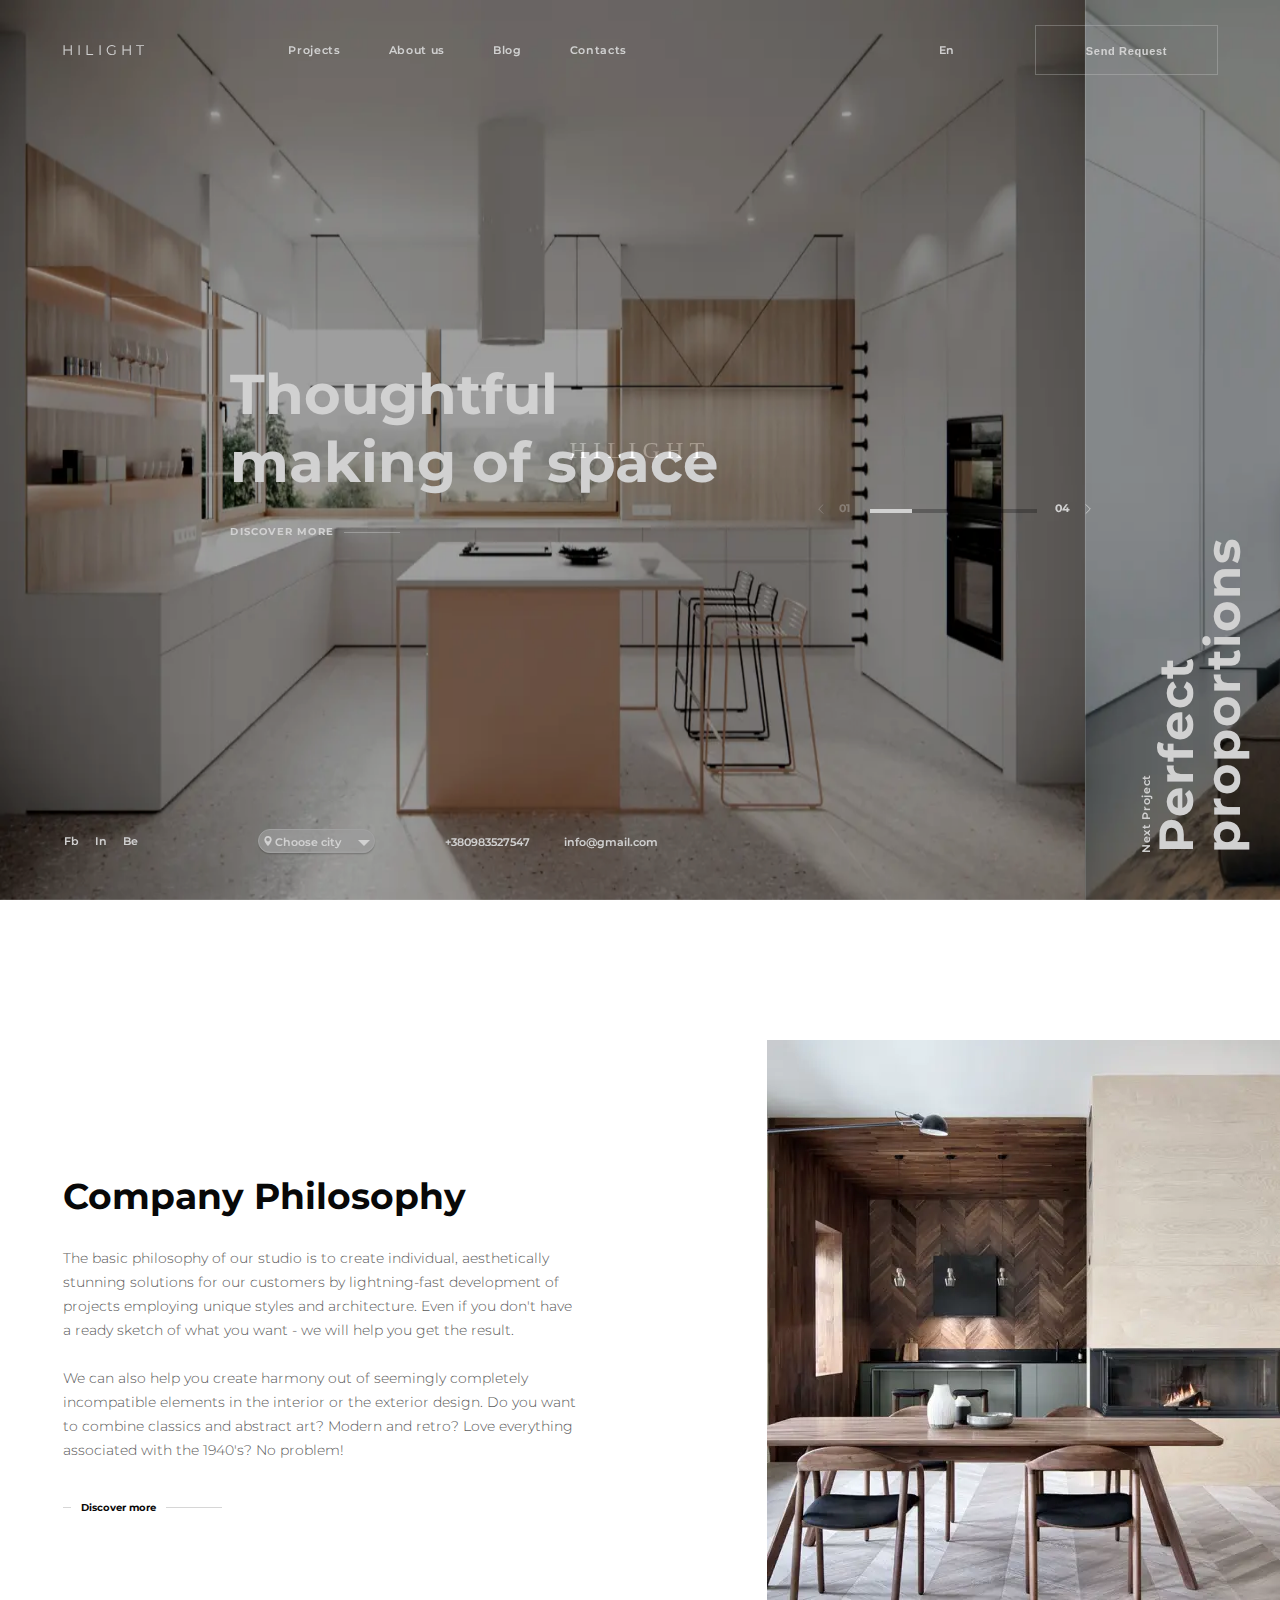
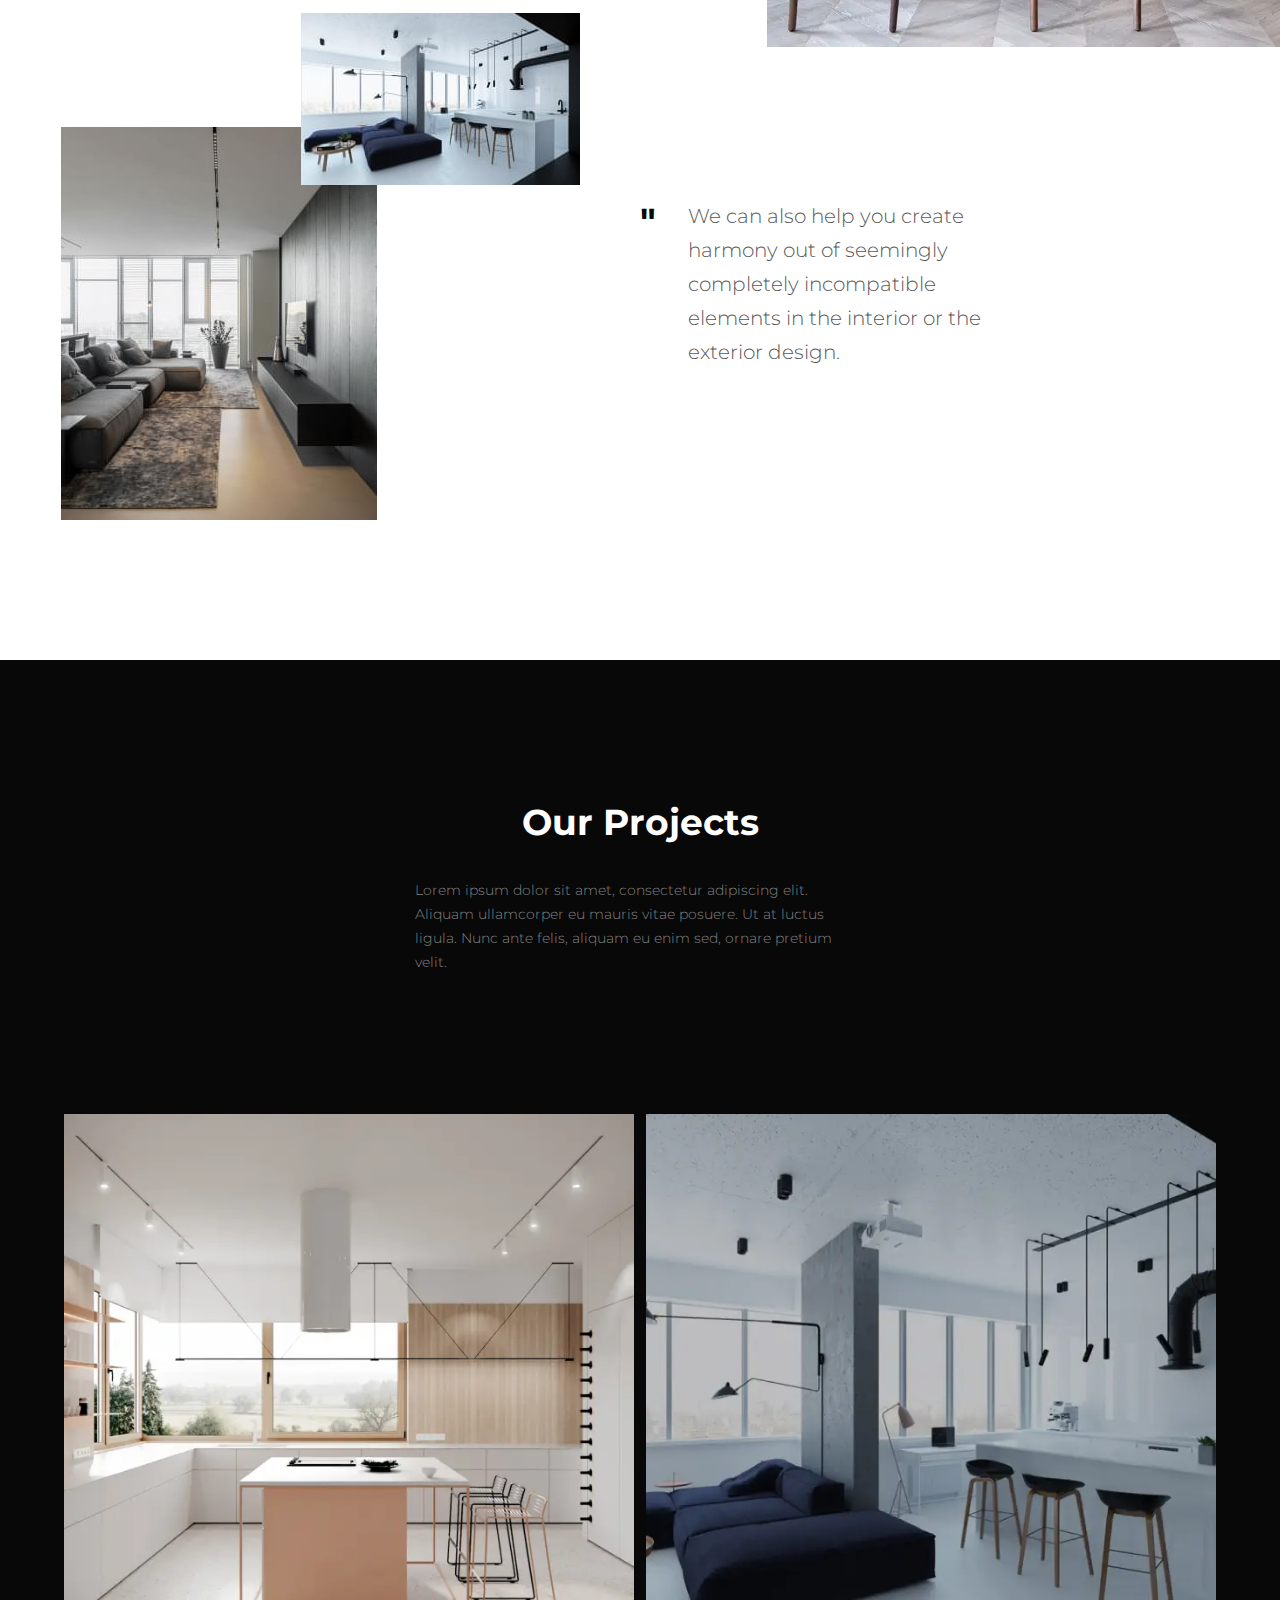
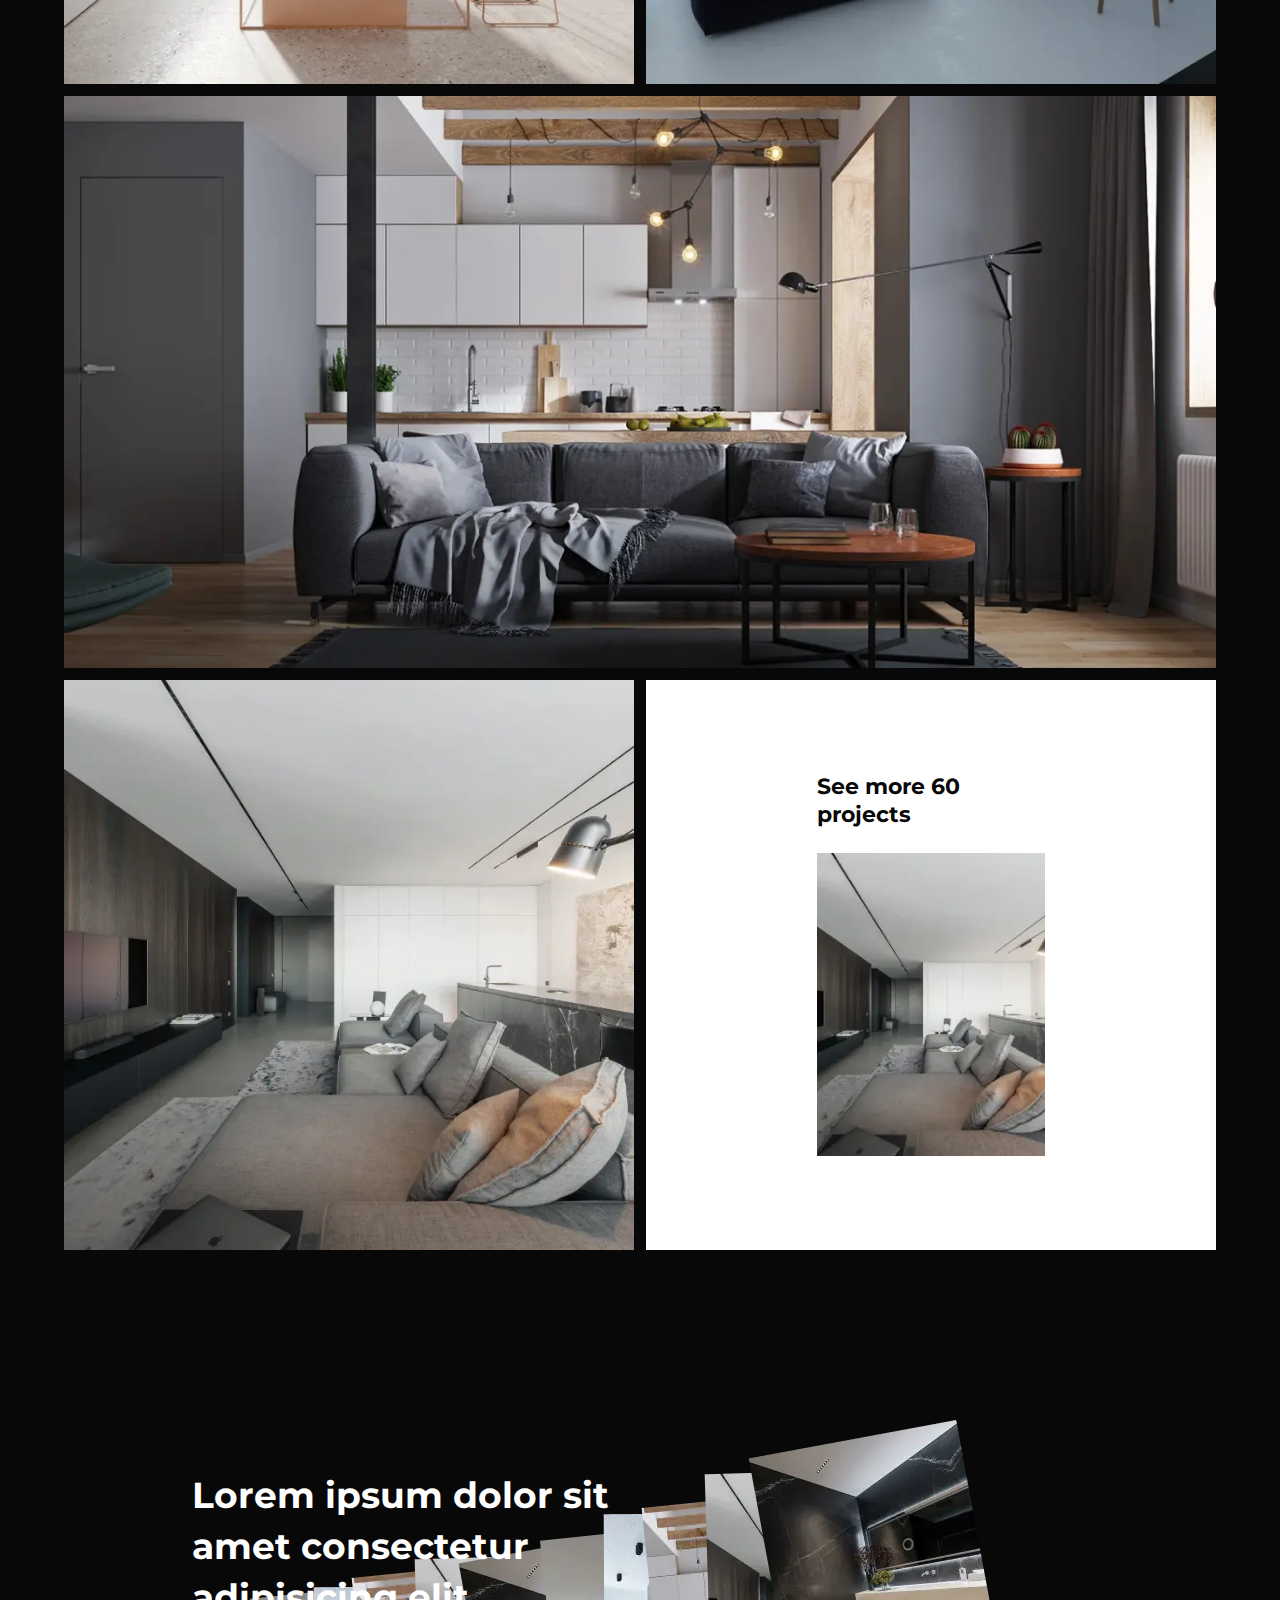
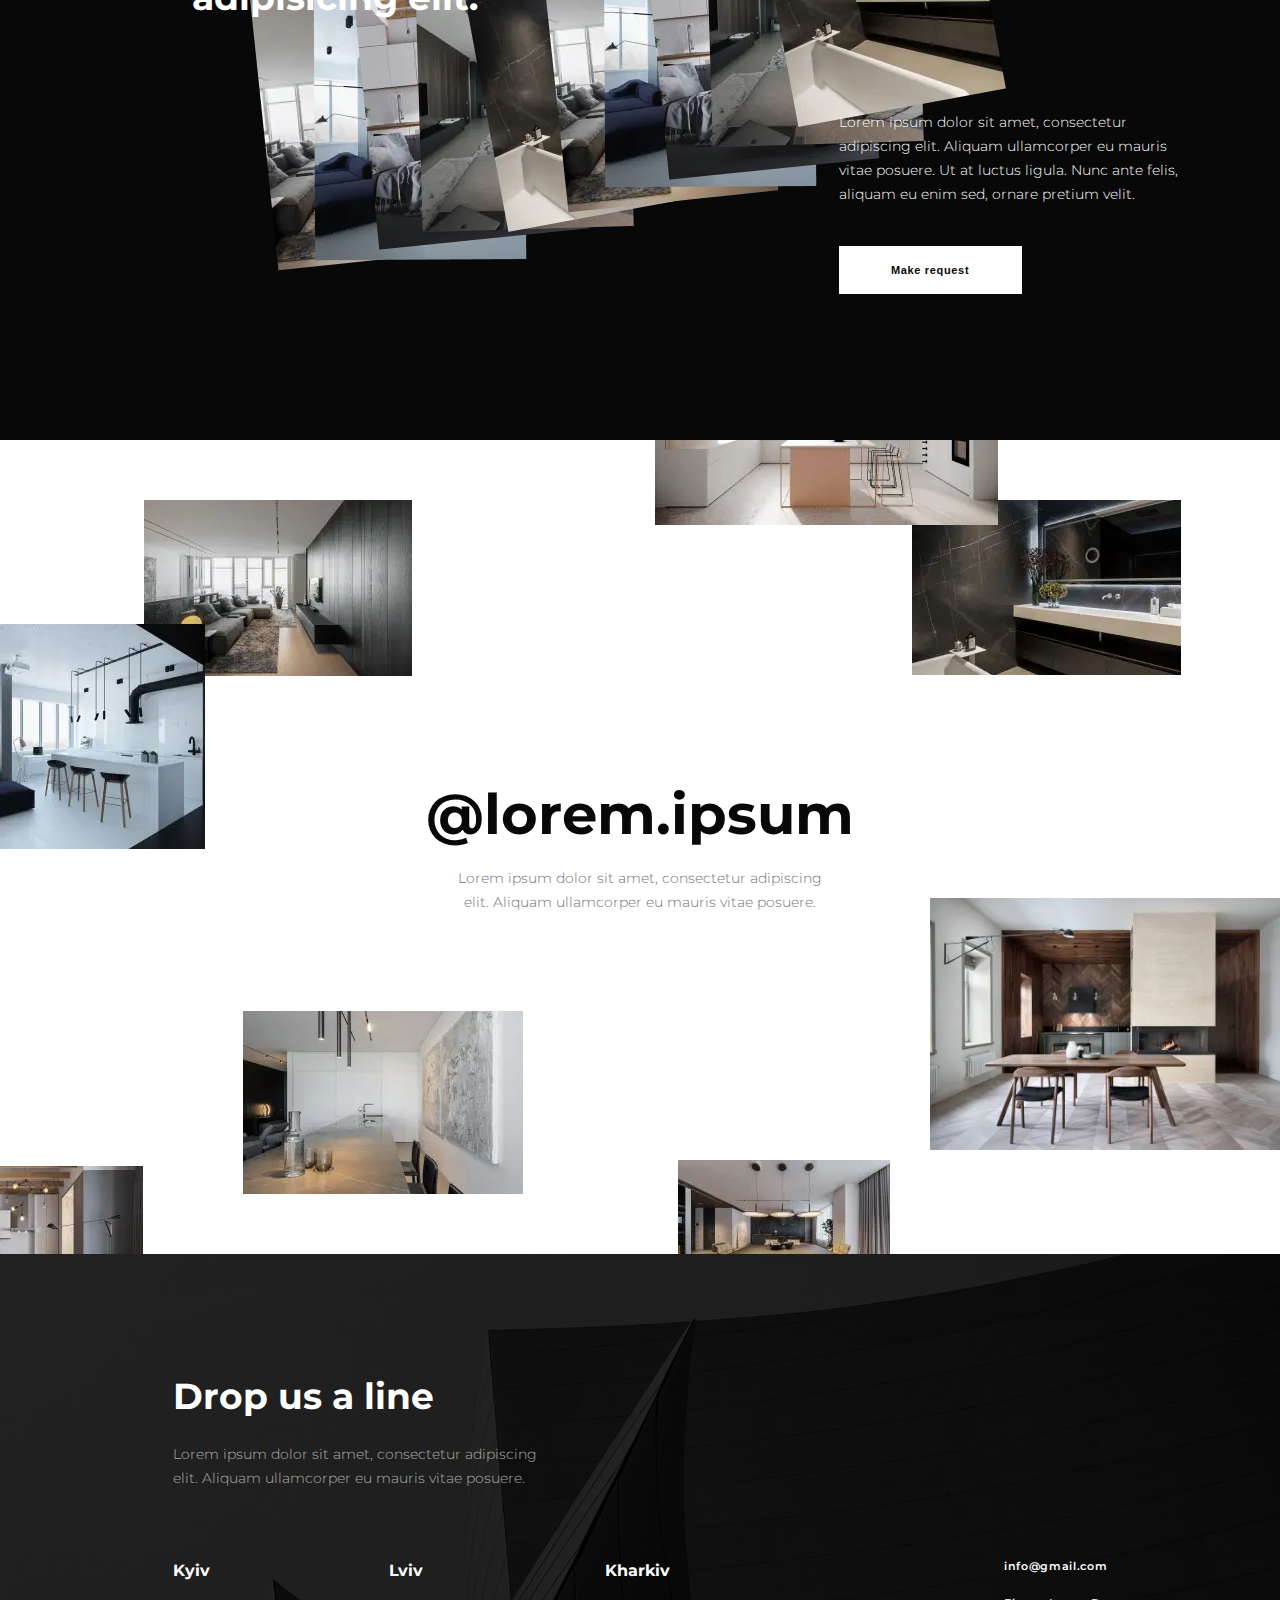
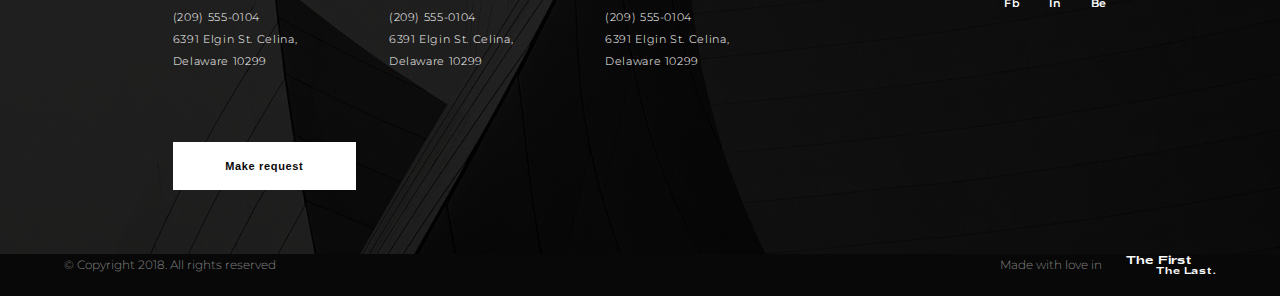
==== commit f21c8687: "Add files via upload" ====
--- a/index.html
+++ b/index.html
@@ -4,21 +4,22 @@
     <meta charset="UTF-8">
     <meta http-equiv="X-UA-Compatible" content="IE=edge">
     <meta name="viewport" content="width=device-width, initial-scale=1.0">
-    <link rel="stylesheet" href="css/style.min.css?_v=20221011091517">
+    <link rel="stylesheet" href="css/style.min.css?_v=20221013130927">
     <title>Interior studio</title>
     <link rel="preconnect" href="https://fonts.googleapis.com">
     <link rel="preconnect" href="https://fonts.gstatic.com" crossorigin>
     <link
-        href="https://fonts.googleapis.com/css2?family=Montserrat:wght@100;200;300;400;500;600;700;800;900&display=swap&_v=20221011091517"
+        href="https://fonts.googleapis.com/css2?family=Montserrat:wght@100;200;300;400;500;600;700;800;900&display=swap&_v=20221013130927"
         rel="stylesheet">
+
 </head>
 
 <body>
     <div id="preloader">
         <div class="dws-progress-bar"></div>
     </div>
-    <div class="wrapper">
-        <header class="header ">
+    <div class="wrapper ">
+        <header class="header lock-padding">
     <div class="header__container _container">
 
         <a class="header__logo" href="index.html">HILIGHT</a>
@@ -34,7 +35,7 @@
                 <li class="header__item"><a href="contact.html">Contacts</a></li>
             </ul>
             <button class="header__button-menu ">
-                <a href="">Send Request </a>
+                <a class="popup-link" href="#popup">Send Request </a>
             </button>
             <div class="mainblock1__info">
                 <a class="mainblock1__info-link1 mainblock1__info-link" href="">Fb</a>
@@ -56,16 +57,14 @@
             </div>
         </div>
         <a href="" class="header__lang">En</a>
-        <button class="header__button">
-            <a href="">Send Request </a>
+        <button class="header__button ">
+            <a class="popup-link" href="#popup">Send Request </a>
         </button>
-
-
     </div>
 </header>
-        <main class="main">
+        <main class="main ">
             <div class="main__container _container">
-                <div class="mainblock1">
+                <div class="mainblock1 ">
                     <div class="mainpage-slider swiper">
                         <div class="mainpage-slider__wrapper swiper-wrapper">
                             <div class="mainpage-slider__slide swiper-slide">
@@ -129,7 +128,7 @@
                             </select>
                         </div>
                         <div class="mainblock1__info-links">
-                            <a class="mainblock1__info-link4 mainblock1__info-link" href="">+380983527547</a>
+                            <a class="mainblock1__info-link4 mainblock1__info-link " href="">+380983527547</a>
                             <a class="mainblock1__info-link5 mainblock1__info-link" href=""> info@gmail.com</a>
                         </div>
                     </div>
@@ -394,7 +393,6 @@
             </div>
         </main>
 
-
         <footer class="footer">
     <div class="footer__container _container">
         <p class="footer__text1">© Copyright 2018. All rights reserved</p>
@@ -406,9 +404,158 @@
     </div>
 </footer>
     </div>
-    <script src="https://code.jquery.com/jquery-3.4.1.js?_v=20221011091517"></script>
-    <!-- <script src="https://code.jquery.com/jquery-3.4.1.slim.min.js?_v=20221011091517"></script> -->
-    <script src="js/app.min.js?_v=20221011091517"></script>
+
+    <div class="popup" id="popup2">
+    <div class="popup__body">
+        <a href="" class="popup__close"><img src="img/icons/icons.svg#close" alt=""></a>
+        <div class="popup__content">
+            <div class="popup__container">
+                <p class="popup-text">Thank you for your message!</p>
+                <p class="popup-text2">Lorem ipsum dolor sit amet, consectetur adipiscing elit. Aliquam ullamcorper eu
+                    mauris vitae posuere.
+                    Ut at luctus
+                    ligula. Nunc ante felis, aliquam eu enim sed, ornare pretium velit.</p>
+                <button class="popup__button"> <a class="popup-link" href="#popup">Send again</a></button>
+
+            </div>
+
+        </div>
+    </div>
+</div>
+    <div class="popup" id="popup">
+    <div class="popup__body">
+        <a href="" class="popup__close"><img src="img/icons/icons.svg#close" alt=""></a>
+        <div class="popup__content">
+            <div class="popup__sections">
+                <div class="popup__section1">
+                    <div class="popup__section1-container">
+                        <div class="popup__header">
+                            <p>Make request</p>
+                        </div>
+                        <div class="popup__input-container">
+                            <div class="popup__input">
+                                <input class="popup__font1" type="text" placeholder="Name">
+                            </div>
+                            <div class="popup__input">
+                                <input class="popup__font1" type="text" placeholder="Last name">
+                            </div>
+                            <div class="popup__input">
+                                <input class="popup__font1" type="tel" placeholder="Phone">
+                            </div>
+                            <div class="popup__input">
+                                <input class="popup__font1" type="text" placeholder="Your city">
+                            </div>
+                            <div class="popup__input">
+                                <input class="popup__font1" type="email" placeholder="Email">
+                            </div>
+                            <div class="custom-select">
+                                <select>
+                                    <option value="0">Property type</option>
+                                    <option value="1">Type 1</option>
+                                    <option value="2">Type 2</option>
+                                    <option value="3">Type 3</option>
+                                </select>
+                            </div>
+                            <div class="popup__input">
+                                <input class="popup__font1" type="text" placeholder="Your comment">
+                            </div>
+                        </div>
+                    </div>
+                </div>
+                <div class="popup__section2">
+                    <div class="popup__section2-container">
+                        <div class="popup__text">
+                            <p class="popup__font1">Area (m2)</p>
+                        </div>
+                        <div class="popup__filter">
+                            <div class="popup__filter-container">
+                                <div class="popup__filter-section1">
+                                    <label class="popup__filter-item">
+                                        <input type="radio" name="area" value="to 50">
+                                        <p class="popup__descr">to 50</p>
+                                        <span class="checkmark checkmark1"></span>
+                                    </label>
+                                    <label class="popup__filter-item">
+                                        <input type="radio" name="area" value="50-150" checked>
+                                        <p class="popup__descr">50-150</p>
+                                        <span class="checkmark checkmark2"></span>
+                                    </label>
+                                    <label class="popup__filter-item">
+                                        <input type="radio" name="area" value="150-250">
+                                        <p class="popup__descr">150-250</p>
+                                        <span class="checkmark checkmark3"></span>
+                                    </label>
+                                    <label class="popup__filter-item">
+                                        <input type="radio" name="area" value="250-400">
+                                        <p class="popup__descr popup__descr7">250-400</p>
+                                        <span class="checkmark checkmark4"></span>
+                                    </label>
+                                </div>
+                                <div class="popup__filter-section2">
+                                    <label class="popup__filter-item">
+                                        <input type="radio" name="area" value="400-600">
+                                        <p class="popup__descr">400-600</p>
+                                        <span class="checkmark checkmark5"></span>
+                                    </label>
+                                    <label class="popup__filter-item">
+                                        <input type="radio" name="area" value="600-800">
+                                        <p class="popup__descr">600-800</p>
+                                        <span class="checkmark checkmark6"></span>
+                                    </label>
+                                    <label class="popup__filter-item">
+                                        <input type="radio" name="area" value="800-1000">
+                                        <p class="popup__descr">800-1000</p>
+                                        <span class="checkmark checkmark7"></span>
+                                    </label>
+                                    <label class="popup__filter-item">
+                                        <input type="radio" name="area" value="1000+">
+                                        <p class="popup__descr popup__descr7">1000+</p>
+                                        <span class="checkmark checkmark8"></span>
+                                    </label>
+                                </div>
+                            </div>
+                        </div>
+                        <div class="popup__attach">
+                            <div class="attach">
+                                <div class="attach__item">
+                                    <label>
+                                        <div class="attach__up"><img src="img/icons/icons.svg#attachfile"
+                                                class="svg-attachfile-dims" alt="attachfile">
+                                        </div>
+                                        <input class="attach__input" type="file" name="files" />
+                                    </label>
+                                    <div class="attach__descr">
+                                        <p class="popup__font1">Attach your file</p>
+                                        <p class="popup__font2">File size not more than 10 MB</p>
+                                    </div>
+
+                                    <div class="attach__name popup__font1"></div>
+                                    <div class="attach__edit popup__font1">Change</div>
+                                    <div class="attach__delete popup__font1">Delete</div>
+                                </div>
+                            </div>
+                            <div class="popup__button">
+                                <button> <a class="popup__font1 popup-link" href="#popup2">Send Request</a></button>
+                            </div>
+                        </div>
+                        <div class="popup__text2">
+                            <p>It is a long established fact that a reader will be distracted by the
+                                readable
+                                content of
+                                a page when looking at its
+                                layout. The point of using Lorem Ipsum is that it has a more-or-less normal
+                                distribution
+                                of letters, as opposed to using
+                                'Content here, content here', making it look like readable English.</p>
+                        </div>
+                    </div>
+                </div>
+            </div>
+        </div>
+    </div>
+
+    <script src="https://code.jquery.com/jquery-3.4.1.js?_v=20221013130927"></script>
+    <script src="js/app.min.js?_v=20221013130927"></script>
 </body>
 
 </html>--- a/css/style.min.css
+++ b/css/style.min.css
@@ -1 +1 @@
-@font-face{font-family:swiper-icons;src:url('data:application/font-woff;charset=utf-8;base64, [base64]//wADZ2x5ZgAAAywAAADMAAAD2MHtryVoZWFkAAABbAAAADAAAAA2E2+eoWhoZWEAAAGcAAAAHwAAACQC9gDzaG10eAAAAigAAAAZAAAArgJkABFsb2NhAAAC0AAAAFoAAABaFQAUGG1heHAAAAG8AAAAHwAAACAAcABAbmFtZQAAA/gAAAE5AAACXvFdBwlwb3N0AAAFNAAAAGIAAACE5s74hXjaY2BkYGAAYpf5Hu/j+W2+MnAzMYDAzaX6QjD6/4//Bxj5GA8AuRwMYGkAPywL13jaY2BkYGA88P8Agx4j+/8fQDYfA1AEBWgDAIB2BOoAeNpjYGRgYNBh4GdgYgABEMnIABJzYNADCQAACWgAsQB42mNgYfzCOIGBlYGB0YcxjYGBwR1Kf2WQZGhhYGBiYGVmgAFGBiQQkOaawtDAoMBQxXjg/wEGPcYDDA4wNUA2CCgwsAAAO4EL6gAAeNpj2M0gyAACqxgGNWBkZ2D4/wMA+xkDdgAAAHjaY2BgYGaAYBkGRgYQiAHyGMF8FgYHIM3DwMHABGQrMOgyWDLEM1T9/w8UBfEMgLzE////P/5//f/V/xv+r4eaAAeMbAxwIUYmIMHEgKYAYjUcsDAwsLKxc3BycfPw8jEQA/[base64]/uznmfPFBNODM2K7MTQ45YEAZqGP81AmGGcF3iPqOop0r1SPTaTbVkfUe4HXj97wYE+yNwWYxwWu4v1ugWHgo3S1XdZEVqWM7ET0cfnLGxWfkgR42o2PvWrDMBSFj/IHLaF0zKjRgdiVMwScNRAoWUoH78Y2icB/yIY09An6AH2Bdu/UB+yxopYshQiEvnvu0dURgDt8QeC8PDw7Fpji3fEA4z/PEJ6YOB5hKh4dj3EvXhxPqH/SKUY3rJ7srZ4FZnh1PMAtPhwP6fl2PMJMPDgeQ4rY8YT6Gzao0eAEA409DuggmTnFnOcSCiEiLMgxCiTI6Cq5DZUd3Qmp10vO0LaLTd2cjN4fOumlc7lUYbSQcZFkutRG7g6JKZKy0RmdLY680CDnEJ+UMkpFFe1RN7nxdVpXrC4aTtnaurOnYercZg2YVmLN/d/gczfEimrE/fs/bOuq29Zmn8tloORaXgZgGa78yO9/cnXm2BpaGvq25Dv9S4E9+5SIc9PqupJKhYFSSl47+Qcr1mYNAAAAeNptw0cKwkAAAMDZJA8Q7OUJvkLsPfZ6zFVERPy8qHh2YER+3i/BP83vIBLLySsoKimrqKqpa2hp6+jq6RsYGhmbmJqZSy0sraxtbO3sHRydnEMU4uR6yx7JJXveP7WrDycAAAAAAAH//wACeNpjYGRgYOABYhkgZgJCZgZNBkYGLQZtIJsFLMYAAAw3ALgAeNolizEKgDAQBCchRbC2sFER0YD6qVQiBCv/H9ezGI6Z5XBAw8CBK/m5iQQVauVbXLnOrMZv2oLdKFa8Pjuru2hJzGabmOSLzNMzvutpB3N42mNgZGBg4GKQYzBhYMxJLMlj4GBgAYow/P/PAJJhLM6sSoWKfWCAAwDAjgbRAAB42mNgYGBkAIIbCZo5IPrmUn0hGA0AO8EFTQAA');font-weight:400;font-style:normal}:root{--swiper-theme-color:#007aff}.swiper{margin-left:auto;margin-right:auto;position:relative;overflow:hidden;list-style:none;padding:0;z-index:1}.swiper-vertical>.swiper-wrapper{flex-direction:column}.swiper-wrapper{position:relative;width:100%;height:100%;z-index:1;display:flex;transition-property:transform;box-sizing:content-box}.swiper-android .swiper-slide,.swiper-wrapper{transform:translate3d(0,0,0)}.swiper-pointer-events{touch-action:pan-y}.swiper-pointer-events.swiper-vertical{touch-action:pan-x}.swiper-slide{flex-shrink:0;width:100%;height:100%;position:relative;transition-property:transform}.swiper-slide-invisible-blank{visibility:hidden}.swiper-autoheight,.swiper-autoheight .swiper-slide{height:auto}.swiper-autoheight .swiper-wrapper{align-items:flex-start;transition-property:transform,height}.swiper-backface-hidden .swiper-slide{transform:translateZ(0);-webkit-backface-visibility:hidden;backface-visibility:hidden}.swiper-3d,.swiper-3d.swiper-css-mode .swiper-wrapper{perspective:1200px}.swiper-3d .swiper-cube-shadow,.swiper-3d .swiper-slide,.swiper-3d .swiper-slide-shadow,.swiper-3d .swiper-slide-shadow-bottom,.swiper-3d .swiper-slide-shadow-left,.swiper-3d .swiper-slide-shadow-right,.swiper-3d .swiper-slide-shadow-top,.swiper-3d .swiper-wrapper{transform-style:preserve-3d}.swiper-3d .swiper-slide-shadow,.swiper-3d .swiper-slide-shadow-bottom,.swiper-3d .swiper-slide-shadow-left,.swiper-3d .swiper-slide-shadow-right,.swiper-3d .swiper-slide-shadow-top{position:absolute;left:0;top:0;width:100%;height:100%;pointer-events:none;z-index:10}.swiper-3d .swiper-slide-shadow{background:rgba(0,0,0,.15)}.swiper-3d .swiper-slide-shadow-left{background-image:linear-gradient(to left,rgba(0,0,0,.5),rgba(0,0,0,0))}.swiper-3d .swiper-slide-shadow-right{background-image:linear-gradient(to right,rgba(0,0,0,.5),rgba(0,0,0,0))}.swiper-3d .swiper-slide-shadow-top{background-image:linear-gradient(to top,rgba(0,0,0,.5),rgba(0,0,0,0))}.swiper-3d .swiper-slide-shadow-bottom{background-image:linear-gradient(to bottom,rgba(0,0,0,.5),rgba(0,0,0,0))}.swiper-css-mode>.swiper-wrapper{overflow:auto;scrollbar-width:none;-ms-overflow-style:none}.swiper-css-mode>.swiper-wrapper::-webkit-scrollbar{display:none}.swiper-css-mode>.swiper-wrapper>.swiper-slide{scroll-snap-align:start start}.swiper-horizontal.swiper-css-mode>.swiper-wrapper{scroll-snap-type:x mandatory}.swiper-vertical.swiper-css-mode>.swiper-wrapper{scroll-snap-type:y mandatory}.swiper-centered>.swiper-wrapper::before{content:'';flex-shrink:0;order:9999}.swiper-centered.swiper-horizontal>.swiper-wrapper>.swiper-slide:first-child{margin-inline-start:var(--swiper-centered-offset-before)}.swiper-centered.swiper-horizontal>.swiper-wrapper::before{height:100%;min-height:1px;width:var(--swiper-centered-offset-after)}.swiper-centered.swiper-vertical>.swiper-wrapper>.swiper-slide:first-child{margin-block-start:var(--swiper-centered-offset-before)}.swiper-centered.swiper-vertical>.swiper-wrapper::before{width:100%;min-width:1px;height:var(--swiper-centered-offset-after)}.swiper-centered>.swiper-wrapper>.swiper-slide{scroll-snap-align:center center}.swiper-virtual .swiper-slide{-webkit-backface-visibility:hidden;transform:translateZ(0)}.swiper-virtual.swiper-css-mode .swiper-wrapper::after{content:'';position:absolute;left:0;top:0;pointer-events:none}.swiper-virtual.swiper-css-mode.swiper-horizontal .swiper-wrapper::after{height:1px;width:var(--swiper-virtual-size)}.swiper-virtual.swiper-css-mode.swiper-vertical .swiper-wrapper::after{width:1px;height:var(--swiper-virtual-size)}:root{--swiper-navigation-size:44px}.swiper-button-next,.swiper-button-prev{position:absolute;top:50%;width:calc(var(--swiper-navigation-size)/ 44 * 27);height:var(--swiper-navigation-size);margin-top:calc(0px - (var(--swiper-navigation-size)/ 2));z-index:10;cursor:pointer;display:flex;align-items:center;justify-content:center;color:var(--swiper-navigation-color,var(--swiper-theme-color))}.swiper-button-next.swiper-button-disabled,.swiper-button-prev.swiper-button-disabled{opacity:.35;cursor:auto;pointer-events:none}.swiper-button-next.swiper-button-hidden,.swiper-button-prev.swiper-button-hidden{opacity:0;cursor:auto;pointer-events:none}.swiper-navigation-disabled .swiper-button-next,.swiper-navigation-disabled .swiper-button-prev{display:none!important}.swiper-button-next:after,.swiper-button-prev:after{font-family:swiper-icons;font-size:var(--swiper-navigation-size);text-transform:none!important;letter-spacing:0;font-variant:initial;line-height:1}.swiper-button-prev,.swiper-rtl .swiper-button-next{left:10px;right:auto}.swiper-button-prev:after,.swiper-rtl .swiper-button-next:after{content:'prev'}.swiper-button-next,.swiper-rtl .swiper-button-prev{right:10px;left:auto}.swiper-button-next:after,.swiper-rtl .swiper-button-prev:after{content:'next'}.swiper-button-lock{display:none}.swiper-pagination{position:absolute;text-align:center;transition:.3s opacity;transform:translate3d(0,0,0);z-index:10}.swiper-pagination.swiper-pagination-hidden{opacity:0}.swiper-pagination-disabled>.swiper-pagination,.swiper-pagination.swiper-pagination-disabled{display:none!important}.swiper-horizontal>.swiper-pagination-bullets,.swiper-pagination-bullets.swiper-pagination-horizontal,.swiper-pagination-custom,.swiper-pagination-fraction{bottom:10px;left:0;width:100%}.swiper-pagination-bullets-dynamic{overflow:hidden;font-size:0}.swiper-pagination-bullets-dynamic .swiper-pagination-bullet{transform:scale(.33);position:relative}.swiper-pagination-bullets-dynamic .swiper-pagination-bullet-active{transform:scale(1)}.swiper-pagination-bullets-dynamic .swiper-pagination-bullet-active-main{transform:scale(1)}.swiper-pagination-bullets-dynamic .swiper-pagination-bullet-active-prev{transform:scale(.66)}.swiper-pagination-bullets-dynamic .swiper-pagination-bullet-active-prev-prev{transform:scale(.33)}.swiper-pagination-bullets-dynamic .swiper-pagination-bullet-active-next{transform:scale(.66)}.swiper-pagination-bullets-dynamic .swiper-pagination-bullet-active-next-next{transform:scale(.33)}.swiper-pagination-bullet{width:var(--swiper-pagination-bullet-width,var(--swiper-pagination-bullet-size,8px));height:var(--swiper-pagination-bullet-height,var(--swiper-pagination-bullet-size,8px));display:inline-block;border-radius:50%;background:var(--swiper-pagination-bullet-inactive-color,#000);opacity:var(--swiper-pagination-bullet-inactive-opacity,.2)}button.swiper-pagination-bullet{border:none;margin:0;padding:0;box-shadow:none;-webkit-appearance:none;appearance:none}.swiper-pagination-clickable .swiper-pagination-bullet{cursor:pointer}.swiper-pagination-bullet:only-child{display:none!important}.swiper-pagination-bullet-active{opacity:var(--swiper-pagination-bullet-opacity,1);background:var(--swiper-pagination-color,var(--swiper-theme-color))}.swiper-pagination-vertical.swiper-pagination-bullets,.swiper-vertical>.swiper-pagination-bullets{right:10px;top:50%;transform:translate3d(0,-50%,0)}.swiper-pagination-vertical.swiper-pagination-bullets .swiper-pagination-bullet,.swiper-vertical>.swiper-pagination-bullets .swiper-pagination-bullet{margin:var(--swiper-pagination-bullet-vertical-gap,6px) 0;display:block}.swiper-pagination-vertical.swiper-pagination-bullets.swiper-pagination-bullets-dynamic,.swiper-vertical>.swiper-pagination-bullets.swiper-pagination-bullets-dynamic{top:50%;transform:translateY(-50%);width:8px}.swiper-pagination-vertical.swiper-pagination-bullets.swiper-pagination-bullets-dynamic .swiper-pagination-bullet,.swiper-vertical>.swiper-pagination-bullets.swiper-pagination-bullets-dynamic .swiper-pagination-bullet{display:inline-block;transition:.2s transform,.2s top}.swiper-horizontal>.swiper-pagination-bullets .swiper-pagination-bullet,.swiper-pagination-horizontal.swiper-pagination-bullets .swiper-pagination-bullet{margin:0 var(--swiper-pagination-bullet-horizontal-gap,4px)}.swiper-horizontal>.swiper-pagination-bullets.swiper-pagination-bullets-dynamic,.swiper-pagination-horizontal.swiper-pagination-bullets.swiper-pagination-bullets-dynamic{left:50%;transform:translateX(-50%);white-space:nowrap}.swiper-horizontal>.swiper-pagination-bullets.swiper-pagination-bullets-dynamic .swiper-pagination-bullet,.swiper-pagination-horizontal.swiper-pagination-bullets.swiper-pagination-bullets-dynamic .swiper-pagination-bullet{transition:.2s transform,.2s left}.swiper-horizontal.swiper-rtl>.swiper-pagination-bullets-dynamic .swiper-pagination-bullet{transition:.2s transform,.2s right}.swiper-pagination-progressbar{background:rgba(0,0,0,.25);position:absolute}.swiper-pagination-progressbar .swiper-pagination-progressbar-fill{background:var(--swiper-pagination-color,var(--swiper-theme-color));position:absolute;left:0;top:0;width:100%;height:100%;transform:scale(0);transform-origin:left top}.swiper-rtl .swiper-pagination-progressbar .swiper-pagination-progressbar-fill{transform-origin:right top}.swiper-horizontal>.swiper-pagination-progressbar,.swiper-pagination-progressbar.swiper-pagination-horizontal,.swiper-pagination-progressbar.swiper-pagination-vertical.swiper-pagination-progressbar-opposite,.swiper-vertical>.swiper-pagination-progressbar.swiper-pagination-progressbar-opposite{width:100%;height:4px;left:0;top:0}.swiper-horizontal>.swiper-pagination-progressbar.swiper-pagination-progressbar-opposite,.swiper-pagination-progressbar.swiper-pagination-horizontal.swiper-pagination-progressbar-opposite,.swiper-pagination-progressbar.swiper-pagination-vertical,.swiper-vertical>.swiper-pagination-progressbar{width:4px;height:100%;left:0;top:0}.swiper-pagination-lock{display:none}.swiper-scrollbar{border-radius:10px;position:relative;-ms-touch-action:none;background:rgba(0,0,0,.1)}.swiper-scrollbar-disabled>.swiper-scrollbar,.swiper-scrollbar.swiper-scrollbar-disabled{display:none!important}.swiper-horizontal>.swiper-scrollbar,.swiper-scrollbar.swiper-scrollbar-horizontal{position:absolute;left:1%;bottom:3px;z-index:50;height:5px;width:98%}.swiper-scrollbar.swiper-scrollbar-vertical,.swiper-vertical>.swiper-scrollbar{position:absolute;right:3px;top:1%;z-index:50;width:5px;height:98%}.swiper-scrollbar-drag{height:100%;width:100%;position:relative;background:rgba(0,0,0,.5);border-radius:10px;left:0;top:0}.swiper-scrollbar-cursor-drag{cursor:move}.swiper-scrollbar-lock{display:none}.swiper-zoom-container{width:100%;height:100%;display:flex;justify-content:center;align-items:center;text-align:center}.swiper-zoom-container>canvas,.swiper-zoom-container>img,.swiper-zoom-container>svg{max-width:100%;max-height:100%;object-fit:contain}.swiper-slide-zoomed{cursor:move}.swiper-lazy-preloader{width:42px;height:42px;position:absolute;left:50%;top:50%;margin-left:-21px;margin-top:-21px;z-index:10;transform-origin:50%;box-sizing:border-box;border:4px solid var(--swiper-preloader-color,var(--swiper-theme-color));border-radius:50%;border-top-color:transparent}.swiper-watch-progress .swiper-slide-visible .swiper-lazy-preloader,.swiper:not(.swiper-watch-progress) .swiper-lazy-preloader{animation:swiper-preloader-spin 1s infinite linear}.swiper-lazy-preloader-white{--swiper-preloader-color:#fff}.swiper-lazy-preloader-black{--swiper-preloader-color:#000}@keyframes swiper-preloader-spin{0%{transform:rotate(0)}100%{transform:rotate(360deg)}}.swiper .swiper-notification{position:absolute;left:0;top:0;pointer-events:none;opacity:0;z-index:-1000}.swiper-free-mode>.swiper-wrapper{transition-timing-function:ease-out;margin:0 auto}.swiper-grid>.swiper-wrapper{flex-wrap:wrap}.swiper-grid-column>.swiper-wrapper{flex-wrap:wrap;flex-direction:column}.swiper-fade.swiper-free-mode .swiper-slide{transition-timing-function:ease-out}.swiper-fade .swiper-slide{pointer-events:none;transition-property:opacity}.swiper-fade .swiper-slide .swiper-slide{pointer-events:none}.swiper-fade .swiper-slide-active,.swiper-fade .swiper-slide-active .swiper-slide-active{pointer-events:auto}.swiper-cube{overflow:visible}.swiper-cube .swiper-slide{pointer-events:none;-webkit-backface-visibility:hidden;backface-visibility:hidden;z-index:1;visibility:hidden;transform-origin:0 0;width:100%;height:100%}.swiper-cube .swiper-slide .swiper-slide{pointer-events:none}.swiper-cube.swiper-rtl .swiper-slide{transform-origin:100% 0}.swiper-cube .swiper-slide-active,.swiper-cube .swiper-slide-active .swiper-slide-active{pointer-events:auto}.swiper-cube .swiper-slide-active,.swiper-cube .swiper-slide-next,.swiper-cube .swiper-slide-next+.swiper-slide,.swiper-cube .swiper-slide-prev{pointer-events:auto;visibility:visible}.swiper-cube .swiper-slide-shadow-bottom,.swiper-cube .swiper-slide-shadow-left,.swiper-cube .swiper-slide-shadow-right,.swiper-cube .swiper-slide-shadow-top{z-index:0;-webkit-backface-visibility:hidden;backface-visibility:hidden}.swiper-cube .swiper-cube-shadow{position:absolute;left:0;bottom:0;width:100%;height:100%;opacity:.6;z-index:0}.swiper-cube .swiper-cube-shadow:before{content:'';background:#000;position:absolute;left:0;top:0;bottom:0;right:0;filter:blur(50px)}.swiper-flip{overflow:visible}.swiper-flip .swiper-slide{pointer-events:none;-webkit-backface-visibility:hidden;backface-visibility:hidden;z-index:1}.swiper-flip .swiper-slide .swiper-slide{pointer-events:none}.swiper-flip .swiper-slide-active,.swiper-flip .swiper-slide-active .swiper-slide-active{pointer-events:auto}.swiper-flip .swiper-slide-shadow-bottom,.swiper-flip .swiper-slide-shadow-left,.swiper-flip .swiper-slide-shadow-right,.swiper-flip .swiper-slide-shadow-top{z-index:0;-webkit-backface-visibility:hidden;backface-visibility:hidden}.swiper-creative .swiper-slide{-webkit-backface-visibility:hidden;backface-visibility:hidden;overflow:hidden;transition-property:transform,opacity,height}.swiper-cards{overflow:visible}.swiper-cards .swiper-slide{transform-origin:center bottom;-webkit-backface-visibility:hidden;backface-visibility:hidden;overflow:hidden}@font-face{font-family:Adieu;font-display:swap;src:url(../fonts/Adieu-Regular.woff2) format("woff2"),url(../fonts/Adieu-Regular.woff) format("woff");font-weight:400;font-style:normal}*,::after,::before{padding:0;margin:0;border:0;-webkit-box-sizing:border-box;box-sizing:border-box}a{text-decoration:none}h1,h2,h3,h4,h5,h6{font-weight:inherit;font-size:inherit}img{vertical-align:middle}body,html{height:100%;line-height:1}.about,.blog,.contact,.main,.onenews,.oneproject,.page404,.projects{-webkit-box-flex:1;-ms-flex:1 1 auto;flex:1 1 auto}._container{max-width:1440px;margin:0 auto}.page404-wrapper{background-color:#080808}.page404-wrapper .page404{width:100%;display:-webkit-box;display:-ms-flexbox;display:flex;-webkit-box-orient:vertical;-webkit-box-direction:normal;-ms-flex-direction:column;flex-direction:column;-webkit-box-pack:center;-ms-flex-pack:center;justify-content:center}.page404-wrapper .page404 .page404__container{width:100%;height:100%;display:-webkit-box;display:-ms-flexbox;display:flex;-webkit-box-pack:center;-ms-flex-pack:center;justify-content:center}.page404-wrapper .page404 .page404__container .page404__section{width:60%}.page404-wrapper .page404 .page404__container .page404__section .page404__header{font-weight:700;font-size:36px;line-height:44px;color:#fafafa;margin-bottom:24px}.page404-wrapper .page404 .page404__container .page404__section .page404__text{font-weight:300;font-size:14px;line-height:24px;color:#fff;opacity:.7;margin-bottom:48px}.page404-wrapper .page404 .page404__container .page404__section .page404__link{font-weight:700;font-size:10px;line-height:12px;letter-spacing:.12em;text-transform:uppercase;color:#fff}.page404-wrapper .page404 .page404__container .page404__section .page404__link:hover{text-decoration:underline}.progress-percentage{position:absolute;top:50%;left:50%;-webkit-transform:translate(-50%,-50%);-ms-transform:translate(-50%,-50%);transform:translate(-50%,-50%);font-weight:300;font-size:24px;line-height:29px;letter-spacing:.26em;color:#fafafa}#preloader{position:fixed;left:0;top:0;right:0;bottom:0;z-index:100}#preloader .dws-progress-bar{position:absolute;top:50%;left:50%;-webkit-transform:translate(-50%,-50%);-ms-transform:translate(-50%,-50%);transform:translate(-50%,-50%);z-index:100;color:#fff}.footer .footer__container{padding-bottom:20px;display:-webkit-box;display:-ms-flexbox;display:flex;-webkit-box-align:center;-ms-flex-align:center;align-items:center}.footer .footer__container .footer__text1{-webkit-box-flex:2;-ms-flex-positive:2;flex-grow:2;margin-left:64px}.footer .footer__container .footer__text2{margin-right:24px}.footer .footer__container .footer__text1,.footer .footer__container .footer__text2{font-weight:300;font-size:12px;line-height:18px;color:#828282}.footer .footer__container .footer__section{margin-right:64px;display:-webkit-box;display:-ms-flexbox;display:flex;-webkit-box-orient:vertical;-webkit-box-direction:normal;-ms-flex-direction:column;flex-direction:column}.footer .footer__container .footer__section .footer__text3{font-family:Adieu;font-weight:400;font-weight:400;font-size:12px;line-height:10px;color:#fff}.footer .footer__container .footer__section .footer__text4{margin-left:30px;font-family:Adieu;font-weight:400;font-weight:400;font-size:10px;line-height:12px;color:#fff}.header{position:fixed;top:0;left:0;width:100%;z-index:10}.header .header__container{padding-top:25px;padding-bottom:5px;display:-webkit-box;display:-ms-flexbox;display:flex;-webkit-box-align:center;-ms-flex-align:center;align-items:center;-webkit-box-pack:justify;-ms-flex-pack:justify;justify-content:space-between}.header .header__container a{color:#fff}.header .header__container .header__logo{margin-left:62px;margin-right:140px;font-weight:400;font-size:14px;line-height:17px;letter-spacing:.3em;text-transform:uppercase}.header .header__container .menu__burger{display:none}.header .header__container .header__menu{-webkit-box-flex:2;-ms-flex-positive:2;flex-grow:2}.header .header__container .header__menu .mainblock1__info{display:none}.header .header__container .header__menu .header__button-menu{display:none}.header .header__container .header__menu .header__items{display:-webkit-box;display:-ms-flexbox;display:flex;list-style:none;gap:48px}.header .header__container .header__menu .header__items .header__item{font-weight:600;font-size:11px;line-height:13px;letter-spacing:.06em}.header .header__container .header__lang{font-weight:600;font-size:11px;line-height:13px;letter-spacing:.06em}.header .header__container .header__button{margin-right:62px;margin-left:80px;width:183px;height:50px;border:1px solid rgba(253,253,253,.32);background:0 0}.header .header__container .header__button a{font-weight:600;font-size:11px;line-height:13px;letter-spacing:.06em}.repeat1{background-color:#080808;height:650px}.repeat1 .repeat1__container{position:relative}.repeat1 .repeat1__container .repeat1__header{position:absolute;top:80px;left:15%;max-width:424px;font-weight:700;font-size:36px;line-height:51px;color:#fff;z-index:2}.repeat1 .repeat1__container .repeat1__images{position:absolute;left:22.5%;width:780px;padding-top:30px}.repeat1 .repeat1__container .repeat1__images .repeat1__img1{-webkit-transition:-webkit-transform .3s;transition:-webkit-transform .3s;-o-transition:transform .3s;transition:transform .3s;transition:transform .3s,-webkit-transform .3s}.repeat1 .repeat1__container .repeat1__images .repeat1__img1:hover{-webkit-transform:rotate(5.99deg) scale(1.1);-ms-transform:rotate(5.99deg) scale(1.1);transform:rotate(5.99deg) scale(1.1)}.repeat1 .repeat1__container .repeat1__images .repeat1__img2{margin-left:-180px;-webkit-transition:-webkit-transform .3s;transition:-webkit-transform .3s;-o-transition:transform .3s;transition:transform .3s;transition:transform .3s,-webkit-transform .3s}.repeat1 .repeat1__container .repeat1__images .repeat1__img2:hover{-webkit-transform:rotate(.33deg) scale(1.1);-ms-transform:rotate(.33deg) scale(1.1);transform:rotate(.33deg) scale(1.1)}.repeat1 .repeat1__container .repeat1__images .repeat1__img3{margin-left:-180px;margin-bottom:40px;-webkit-transition:-webkit-transform .3s;transition:-webkit-transform .3s;-o-transition:transform .3s;transition:transform .3s;transition:transform .3s,-webkit-transform .3s}.repeat1 .repeat1__container .repeat1__images .repeat1__img3:hover{-webkit-transform:rotate(5.81deg) scale(1.1);-ms-transform:rotate(5.81deg) scale(1.1);transform:rotate(5.81deg) scale(1.1)}.repeat1 .repeat1__container .repeat1__images .repeat1__img4{margin-left:-180px;margin-bottom:60px;-webkit-transition:-webkit-transform .3s;transition:-webkit-transform .3s;-o-transition:transform .3s;transition:transform .3s;transition:transform .3s,-webkit-transform .3s}.repeat1 .repeat1__container .repeat1__images .repeat1__img4:hover{-webkit-transform:rotate(1.72deg) scale(1.1);-ms-transform:rotate(1.72deg) scale(1.1);transform:rotate(1.72deg) scale(1.1)}.repeat1 .repeat1__container .repeat1__images .repeat1__img5{margin-left:-180px;margin-bottom:90px;-webkit-transition:-webkit-transform .3s;transition:-webkit-transform .3s;-o-transition:transform .3s;transition:transform .3s;transition:transform .3s,-webkit-transform .3s}.repeat1 .repeat1__container .repeat1__images .repeat1__img5:hover{-webkit-transform:rotate(10.5deg) scale(1.1);-ms-transform:rotate(10.5deg) scale(1.1);transform:rotate(10.5deg) scale(1.1)}.repeat1 .repeat1__container .repeat1__images .repeat1__img6{margin-left:-180px;margin-bottom:115px;-webkit-transition:-webkit-transform .3s;transition:-webkit-transform .3s;-o-transition:transform .3s;transition:transform .3s;transition:transform .3s,-webkit-transform .3s}.repeat1 .repeat1__container .repeat1__images .repeat1__img6:hover{-webkit-transform:rotate(5.99deg) scale(1.1);-ms-transform:rotate(5.99deg) scale(1.1);transform:rotate(5.99deg) scale(1.1)}.repeat1 .repeat1__container .repeat1__images .repeat1__img7{margin-left:-180px;margin-bottom:145px;-webkit-transition:-webkit-transform .3s;transition:-webkit-transform .3s;-o-transition:transform .3s;transition:transform .3s;transition:transform .3s,-webkit-transform .3s}.repeat1 .repeat1__container .repeat1__images .repeat1__img7:hover{-webkit-transform:rotate(.33deg) scale(1.1);-ms-transform:rotate(.33deg) scale(1.1);transform:rotate(.33deg) scale(1.1)}.repeat1 .repeat1__container .repeat1__images .repeat1__img8{margin-left:-180px;margin-bottom:180px;-webkit-transition:-webkit-transform .3s;transition:-webkit-transform .3s;-o-transition:transform .3s;transition:transform .3s;transition:transform .3s,-webkit-transform .3s}.repeat1 .repeat1__container .repeat1__images .repeat1__img8:hover{-webkit-transform:rotate(5.81deg) scale(1.1);-ms-transform:rotate(5.81deg) scale(1.1);transform:rotate(5.81deg) scale(1.1)}.repeat1 .repeat1__container .repeat1__images .repeat1__img9{margin-left:-180px;margin-bottom:230px;-webkit-transition:-webkit-transform .3s;transition:-webkit-transform .3s;-o-transition:transform .3s;transition:transform .3s;transition:transform .3s,-webkit-transform .3s}.repeat1 .repeat1__container .repeat1__images .repeat1__img9:hover{-webkit-transform:rotate(1.72deg) scale(1.1);-ms-transform:rotate(1.72deg) scale(1.1);transform:rotate(1.72deg) scale(1.1)}.repeat1 .repeat1__container .repeat1__images .repeat1__img10{margin-left:-180px;margin-bottom:300px;-webkit-transition:-webkit-transform .3s;transition:-webkit-transform .3s;-o-transition:transform .3s;transition:transform .3s;transition:transform .3s,-webkit-transform .3s}.repeat1 .repeat1__container .repeat1__images .repeat1__img10:hover{-webkit-transform:rotate(10.5deg) scale(1.1);-ms-transform:rotate(10.5deg) scale(1.1);transform:rotate(10.5deg) scale(1.1)}.repeat1 .repeat1__container .repeat1__section{position:absolute;top:320px;right:8%}.repeat1 .repeat1__container .repeat1__section .repeat1__text{max-width:339px;font-weight:300;font-size:14px;line-height:24px;color:#fff}.repeat1 .repeat1__container .repeat1__section .repeat1__button{margin-top:40px;width:183px;height:48px;background:#fff}.repeat1 .repeat1__container .repeat1__section .repeat1__button:hover{opacity:.7}.repeat1 .repeat1__container .repeat1__section .repeat1__button .repeat1__link{font-weight:600;font-size:11px;line-height:13px;letter-spacing:.06em;color:#080808}.repeat2{background-color:#fff}.repeat2 .repeat2__container{height:814px;display:-webkit-box;display:-ms-flexbox;display:flex;-webkit-box-pack:center;-ms-flex-pack:center;justify-content:center;position:relative}.repeat2 .repeat2__container .repeat2__header{padding-top:340px;display:-webkit-box;display:-ms-flexbox;display:flex;-webkit-box-orient:vertical;-webkit-box-direction:normal;-ms-flex-direction:column;flex-direction:column;-webkit-box-align:center;-ms-flex-align:center;align-items:center}.repeat2 .repeat2__container .repeat2__header .repeat2__text1{font-weight:700;font-size:56px;line-height:68px;color:#080808;margin-bottom:18px}.repeat2 .repeat2__container .repeat2__header .repeat2__text2{max-width:390px;font-weight:300;font-size:14px;line-height:24px;color:#080808;opacity:.6;text-align:center}.repeat2 .repeat2__container .repeat2__img1,.repeat2 .repeat2__container .repeat2__img2,.repeat2 .repeat2__container .repeat2__img3,.repeat2 .repeat2__container .repeat2__img4,.repeat2 .repeat2__container .repeat2__img5,.repeat2 .repeat2__container .repeat2__img6,.repeat2 .repeat2__container .repeat2__img7,.repeat2 .repeat2__container .repeat2__img8{position:absolute}.repeat2 .repeat2__container .repeat2__img82,.repeat2 .repeat2__container .repeat2__img9{display:none}.repeat2 .repeat2__container .repeat2__img1{top:60px;left:144px}.repeat2 .repeat2__container .repeat2__img2{top:184px;left:0}.repeat2 .repeat2__container .repeat2__img3{bottom:0;left:0}.repeat2 .repeat2__container .repeat2__img4{bottom:60px;left:19%;z-index:1}.repeat2 .repeat2__container .repeat2__img5{bottom:0;left:53%}.repeat2 .repeat2__container .repeat2__img6{bottom:104px;right:0;width:350px;height:252px}.repeat2 .repeat2__container .repeat2__img7{top:60px;right:7.7%}.repeat2 .repeat2__container .repeat2__img8{top:0;right:22%}.no-webp .contact__block{background:-webkit-gradient(linear,left top,left bottom,from(rgba(0,0,0,.85)),to(rgba(0,0,0,.85))),url(../img/contact.jpg) center center no-repeat;background:-o-linear-gradient(rgba(0,0,0,.85),rgba(0,0,0,.85)),url(../img/contact.jpg) center center no-repeat;background:linear-gradient(rgba(0,0,0,.85),rgba(0,0,0,.85)),url(../img/contact.jpg) center center no-repeat}.contact__block{background-size:cover;display:-webkit-box;display:-ms-flexbox;display:flex;-webkit-box-pack:center;-ms-flex-pack:center;justify-content:center}.contact__block .contact__container{width:73%;min-height:600px;display:-webkit-box;display:-ms-flexbox;display:flex;-webkit-box-orient:vertical;-webkit-box-direction:normal;-ms-flex-direction:column;flex-direction:column;color:#fff}.contact__block .contact__container .contact__header{margin:120px 0 70px 0;display:-webkit-box;display:-ms-flexbox;display:flex;-webkit-box-orient:vertical;-webkit-box-direction:normal;-ms-flex-direction:column;flex-direction:column}.contact__block .contact__container .contact__header .contact__header-text1{font-weight:700;font-size:36px;line-height:44px;margin-bottom:24px}.contact__block .contact__container .contact__header .contact__header-text2{max-width:390px;font-weight:300;font-size:14px;line-height:24px;opacity:.6}.contact__block .contact__container .contact__info{display:-webkit-box;display:-ms-flexbox;display:flex;-ms-flex-wrap:wrap;flex-wrap:wrap;-webkit-box-pack:justify;-ms-flex-pack:justify;justify-content:space-between}.contact__block .contact__container .contact__info .contact__text1{font-weight:700;font-size:16px;line-height:22px;margin-bottom:24px}.contact__block .contact__container .contact__info .contact__text2{font-weight:300;font-size:11px;line-height:22px;letter-spacing:.06em}.contact__block .contact__container .contact__info .contact__sec1{margin-bottom:70px;-webkit-box-flex:1;-ms-flex-positive:1;flex-grow:1}.contact__block .contact__container .contact__info .contact__sec2{-webkit-box-flex:1;-ms-flex-positive:1;flex-grow:1}.contact__block .contact__container .contact__info .contact__sec3{-webkit-box-flex:1;-ms-flex-positive:1;flex-grow:1}.contact__block .contact__container .contact__info .contact__sec4{display:-webkit-box;display:-ms-flexbox;display:flex;-webkit-box-pack:end;-ms-flex-pack:end;justify-content:flex-end;-webkit-box-flex:2;-ms-flex-positive:2;flex-grow:2}.contact__block .contact__container .contact__info .contact__sec4 .contact__sec4-container .contact__text3{font-weight:600;font-size:11px;line-height:13px;letter-spacing:.06em;color:#fff}.contact__block .contact__container .contact__info .contact__sec4 .contact__sec4-container .contact__email{margin-bottom:24px}.contact__block .contact__container .contact__info .contact__sec4 .contact__sec4-container .contact__email:hover{text-decoration:underline}.contact__block .contact__container .contact__info .contact__sec4 .contact__sec4-container .contact__socials{width:103px;display:-webkit-box;display:-ms-flexbox;display:flex;-webkit-box-pack:justify;-ms-flex-pack:justify;justify-content:space-between}.contact__block .contact__container .contact__info .contact__sec4 .contact__sec4-container .contact__socials a:hover{text-decoration:underline}.contact__block .contact__container .contact__info .contact__sec5{-ms-flex-preferred-size:100%;flex-basis:100%}.contact__block .contact__container .contact__info .contact__sec5 .contact__button{width:183px;height:48px;background-color:#fff}.contact__block .contact__container .contact__info .contact__sec5 .contact__button a{font-weight:600;font-size:11px;line-height:13px;letter-spacing:.06em;color:#080808}.contact__block .contact__container .contact__info .contact__sec5 .contact__button:hover{opacity:.7}.contact-wrapper{background-color:#080808}.onenews-wrapper .header .header__container.active a{color:#fff}.onenews-wrapper .header .header__container a{color:#080808}.onenews-wrapper .header .header__container .header__button{border:1px solid #080808}.onenews-wrapper .header .header__container .header__button.active{border:1px solid rgba(253,253,253,.32)}.onenews-wrapper .footer{background-color:#fff}.onenews-wrapper .footer .footer__container .footer__section .footer__text3{color:#828282}.onenews-wrapper .footer .footer__container .footer__section .footer__text4{color:#828282}.onenews .onenews__container{background-color:#fff}.onenews .onenews__container .onenews__block1{padding-top:200px;padding-bottom:100px;display:-webkit-box;display:-ms-flexbox;display:flex}.onenews .onenews__container .onenews__block1 .onenews__block1-sec1{display:-webkit-box;display:-ms-flexbox;display:flex;-webkit-box-orient:vertical;-webkit-box-direction:normal;-ms-flex-direction:column;flex-direction:column;margin-left:197px}.onenews .onenews__container .onenews__block1 .onenews__block1-sec1 .onenews__block1-header{max-width:474px;font-weight:700;font-size:36px;line-height:44px;color:#080808;margin-bottom:32px}.onenews .onenews__container .onenews__block1 .onenews__block1-sec1 .onenews__block1-text{max-width:715px;font-weight:300;font-size:14px;line-height:24px;color:#080808;opacity:.7}.onenews .onenews__container .onenews__block1 .onenews__block1-sec2{display:-webkit-box;display:-ms-flexbox;display:flex;-webkit-box-orient:vertical;-webkit-box-direction:normal;-ms-flex-direction:column;flex-direction:column;margin-left:200px}.onenews .onenews__container .onenews__block1 .onenews__block1-sec2 .onenews__block1-text2{font-weight:500;font-size:14px;line-height:170.66%;color:#080808;margin-bottom:10px}.onenews .onenews__container .onenews__block1 .onenews__block1-sec2 .onenews__block1-icons .svg-facebook-dims{width:25px;height:25px}.onenews .onenews__container .onenews__block1 .onenews__block1-sec2 .onenews__block1-icons .svg-twitter-dims{width:25px;height:25px}.onenews .onenews__container .onenews__block1 .onenews__block1-sec2 .onenews__block1-icons .svg-linkedin-dims{width:25px;height:25px}.onenews .onenews__container .onenews__block1 .onenews__block1-sec2 .onenews__block1-icons .svg-icon4-dims{width:25px;height:25px}.onenews .onenews__container .onenews__block2 .onenews__block2-cover{margin-left:60px;margin-right:60px}.onenews .onenews__container .onenews__block2 .onenews__block2-cover img{max-width:100%}.onenews .onenews__container .onenews__block3 .onenews__block3-container{padding-top:100px;margin-left:200px;font-weight:300;font-size:14px;line-height:24px;color:#080808;opacity:.7}.onenews .onenews__container .onenews__block3 .onenews__block3-container .onenews__block3-header{max-width:419px;margin-bottom:24px;font-weight:700;font-size:16px;line-height:136.5%;opacity:1}.onenews .onenews__container .onenews__block3 .onenews__block3-container .onenews__block3-text1{max-width:706px;margin-bottom:32px}.onenews .onenews__container .onenews__block3 .onenews__block3-container .onenews__block3-text{max-width:531px;margin-bottom:12px}.onenews .onenews__container .onenews__block3 .onenews__block3-container .onenews__block3-text span{font-weight:600;opacity:1}.onenews .onenews__container .onenews__block3 .onenews__block3-container .onenews__block3-text2{margin:20px 0 100px 0;max-width:706px}.onenews .onenews__container .onenews__block4 .onenews__block4-container{display:-webkit-box;display:-ms-flexbox;display:flex;-ms-flex-wrap:wrap;flex-wrap:wrap;gap:8px;margin-left:60px;margin-right:60px}.onenews .onenews__container .onenews__block4 .onenews__block4-container .onenews__block4-img1{width:100%}.onenews .onenews__container .onenews__block4 .onenews__block4-container .onenews__block4-section{display:-webkit-box;display:-ms-flexbox;display:flex;gap:8px}.onenews .onenews__container .onenews__block4 .onenews__block4-container .onenews__block4-section .onenews__block4-img2{width:100%}.onenews .onenews__container .onenews__block4 .onenews__block4-container .onenews__block4-section .onenews__block4-img3{width:100%}.onenews .onenews__container .onenews__block5{font-weight:300;font-size:14px;line-height:24px;color:#080808;opacity:.7}.onenews .onenews__container .onenews__block5 .onenews__block5-container{margin-left:200px}.onenews .onenews__container .onenews__block5 .onenews__block5-container .onenews__block5-header{margin:100px 0 15px 0;font-weight:700;font-size:16px;line-height:22px;opacity:1}.onenews .onenews__container .onenews__block5 .onenews__block5-container .onenews__block5-text1{margin-bottom:40px;max-width:706px}.onenews .onenews__container .onenews__block5 .onenews__block5-container .onenews__block5-text2{margin-top:30px;max-width:706px;margin-bottom:100px}.onenews .onenews__container .onenews__block5 .onenews__block5-container .onenews__block5-section{display:none}.onenews .onenews__container .onenews__block5 .onenews__block5-container ul{list-style:circle}.onenews .onenews__container .onenews__block5 .onenews__block5-container ul li{margin-bottom:10px;margin-left:15px}.onenews .onenews__container .onenews__block5 .onenews__block5-container span{max-width:1046px;display:-webkit-box;display:-ms-flexbox;display:flex;border:1px solid #828282;opacity:.16;margin-bottom:140px}.onenews .onenews__container .onenews__block6 .onenews__block6-header{font-weight:700;font-size:36px;line-height:44px;color:#080808;margin:0 0 72px 200px}.onenews .onenews__container .onenews__block6 .onenews__block6-slider{margin-left:200px;margin-bottom:100px}.onenews .onenews__container .onenews__block6 .onenews__block6-slider .image-slider .image-slider__wrapper .image-slider__slide{width:316px}.onenews .onenews__container .onenews__block6 .onenews__block6-slider .image-slider .image-slider__wrapper .image-slider__slide .image-slider-container{width:316px}.onenews .onenews__container .onenews__block6 .onenews__block6-slider .image-slider .image-slider__wrapper .image-slider__slide .image-slider-container .image-slider-header{max-width:293px;margin:24px 0 16px 0;font-weight:700;font-size:14px;line-height:19px;color:#3a3e4b}.onenews .onenews__container .onenews__block6 .onenews__block6-slider .image-slider .image-slider__wrapper .image-slider__slide .image-slider-container .image-slider-text{font-weight:300;font-size:10px;line-height:17px;color:#828282}.about-wrapper .header .header__container.active a{color:#fff}.about-wrapper .header .header__container a{color:#080808}.about-wrapper .header .header__container .header__button{border:1px solid #080808}.about-wrapper .header .header__container .header__button.active{border:1px solid rgba(253,253,253,.32)}.about-wrapper .footer{background:0 0;margin-top:-35px}.about-wrapper .footer .footer__container{padding-bottom:10px}.about-wrapper .footer .footer__container .footer__section .footer__text3{color:#828282}.about-wrapper .footer .footer__container .footer__section .footer__text4{color:#828282}.about{width:100%}.about .about__container .about__block1{margin-top:96px;width:100%}.no-webp .about .about__container .about__block1 .about__block1-container{background-image:url(../img/about__cover.jpg)}.about .about__container .about__block1 .about__block1-container{width:100%;height:648px;background-position-x:center;background-size:cover;display:-webkit-box;display:-ms-flexbox;display:flex;-webkit-box-pack:center;-ms-flex-pack:center;justify-content:center}.about .about__container .about__block1 .about__block1-container .about__block1-header{max-width:383px;text-align:center;color:#fff}.about .about__container .about__block1 .about__block1-container .about__block1-header .about__block1-text1{font-weight:700;font-size:36px;line-height:44px;margin-top:230px;margin-bottom:24px}.about .about__container .about__block1 .about__block1-container .about__block1-header .about__block1-text2{font-weight:300;font-size:14px;line-height:24px}.about .about__container .about__block2{margin-top:140px}.about .about__container .about__block2 .about__block2-container{width:100%;display:-webkit-box;display:-ms-flexbox;display:flex;-ms-flex-wrap:wrap;flex-wrap:wrap}.about .about__container .about__block2 .about__block2-container .about__block2-sec1,.about .about__container .about__block2 .about__block2-container .about__block2-sec2,.about .about__container .about__block2 .about__block2-container .about__block2-sec3,.about .about__container .about__block2 .about__block2-container .about__block2-sec4,.about .about__container .about__block2 .about__block2-container .about__block2-sec5,.about .about__container .about__block2 .about__block2-container .about__block2-sec6,.about .about__container .about__block2 .about__block2-container .about__block2-sec7,.about .about__container .about__block2 .about__block2-container .about__block2-sec8{width:50%}.about .about__container .about__block2 .about__block2-container .about__block2-sec1,.about .about__container .about__block2 .about__block2-container .about__block2-sec2,.about .about__container .about__block2 .about__block2-container .about__block2-sec3,.about .about__container .about__block2 .about__block2-container .about__block2-sec4,.about .about__container .about__block2 .about__block2-container .about__block2-sec5,.about .about__container .about__block2 .about__block2-container .about__block2-sec6{margin-bottom:140px}.about .about__container .about__block2 .about__block2-container .about__text{font-weight:700;font-size:36px;line-height:44px;color:#080808}.about .about__container .about__block2 .about__block2-container .about__text2{font-weight:300;font-size:14px;line-height:24px;color:#080808}.about .about__container .about__block2 .about__block2-container .about__text3{font-weight:700;font-size:56px;line-height:68px;color:#080808}.about .about__container .about__block2 .about__block2-container .about__text4{font-weight:700;font-size:16px;line-height:22px;color:#080808}.about .about__container .about__block2 .about__block2-container .about__text5{font-weight:300;font-size:20px;line-height:34px;color:#080808;opacity:.7}.about .about__container .about__block2 .about__block2-container .about__block2-sec1{display:-webkit-box;display:-ms-flexbox;display:flex;-webkit-box-pack:center;-ms-flex-pack:center;justify-content:center}.about .about__container .about__block2 .about__block2-container .about__block2-sec1 .about__block2-sec1-container{width:400px;display:-webkit-box;display:-ms-flexbox;display:flex;-webkit-box-pack:center;-ms-flex-pack:center;justify-content:center;-webkit-box-orient:vertical;-webkit-box-direction:normal;-ms-flex-direction:column;flex-direction:column}.about .about__container .about__block2 .about__block2-container .about__block2-sec1 .about__block2-sec1-container .about__block2-sec1-text1{margin-bottom:24px}.about .about__container .about__block2 .about__block2-container .about__block2-sec1 .about__block2-sec1-container .about__block2-sec1-text2{margin-bottom:50px}.about .about__container .about__block2 .about__block2-container .about__block2-sec1 .about__block2-sec1-container .about__block2-nav{width:100%;height:50px;display:-webkit-box;display:-ms-flexbox;display:flex;-webkit-box-align:center;-ms-flex-align:center;align-items:center;position:relative}.about .about__container .about__block2 .about__block2-container .about__block2-sec1 .about__block2-sec1-container .about__block2-nav .swiper-button-next::after{display:none}.about .about__container .about__block2 .about__block2-container .about__block2-sec1 .about__block2-sec1-container .about__block2-nav .swiper-button-prev::after{display:none}.about .about__container .about__block2 .about__block2-container .about__block2-sec1 .about__block2-sec1-container .about__block2-nav .swiper-button-next{position:absolute;color:#828282;top:15px;right:0;font-size:15px;margin-left:12px}.about .about__container .about__block2 .about__block2-container .about__block2-sec1 .about__block2-sec1-container .about__block2-nav .swiper-button-next img{margin-left:12px;width:20px;height:20px}.about .about__container .about__block2 .about__block2-container .about__block2-sec1 .about__block2-sec1-container .about__block2-nav .swiper-button-prev{position:absolute;color:#828282;top:15px;left:0;font-size:15px;margin-right:12px}.about .about__container .about__block2 .about__block2-container .about__block2-sec1 .about__block2-sec1-container .about__block2-nav .swiper-button-prev img{margin-right:12px;width:20px;height:20px}.about .about__container .about__block2 .about__block2-container .about__block2-sec1 .about__block2-sec1-container .about__block2-nav .swiper-pagination{position:absolute;width:300px;height:2px;top:15px;left:50px}.about .about__container .about__block2 .about__block2-container .about__block2-sec1 .about__block2-sec1-container .about__block2-nav .swiper-pagination .swiper-pagination-progressbar-fill{background-color:#828282;opacity:.32}.about .about__container .about__block2 .about__block2-container .about__block2-sec2 .about-slider{width:100%}.about .about__container .about__block2 .about__block2-container .about__block2-sec2 .about-slider .about-slider__wrapper{width:100%}.about .about__container .about__block2 .about__block2-container .about__block2-sec2 .about-slider .about-slider__wrapper .about-slider__slide{width:80%}.about .about__container .about__block2 .about__block2-container .about__block2-sec2 .about-slider .about-slider__wrapper .about-slider__slide .about-slider__image{width:100%}.about .about__container .about__block2 .about__block2-container .about__block2-sec2 .about-slider .about-slider__wrapper .about-slider__slide .about-slider__image img{height:444px;width:100%}.about .about__container .about__block2 .about__block2-container .about__block2-sec3 .about__block2-sec3-container{width:100%;display:-webkit-box;display:-ms-flexbox;display:flex;-webkit-box-pack:center;-ms-flex-pack:center;justify-content:center}.about .about__container .about__block2 .about__block2-container .about__block2-sec3 .about__block2-sec3-container img{width:90%}.about .about__container .about__block2 .about__block2-container .about__block2-sec4{position:relative;display:-webkit-box;display:-ms-flexbox;display:flex;-webkit-box-orient:vertical;-webkit-box-direction:normal;-ms-flex-direction:column;flex-direction:column;-webkit-box-pack:center;-ms-flex-pack:center;justify-content:center}.about .about__container .about__block2 .about__block2-container .about__block2-sec4 .about__block2-sec4-container{display:-webkit-box;display:-ms-flexbox;display:flex;-webkit-box-orient:vertical;-webkit-box-direction:normal;-ms-flex-direction:column;flex-direction:column;width:70%}.about .about__container .about__block2 .about__block2-container .about__block2-sec4 .about__block2-sec4-container .about__block2-sec4-block1{display:-webkit-box;display:-ms-flexbox;display:flex;-ms-flex-wrap:wrap;flex-wrap:wrap;margin-bottom:55px}.about .about__container .about__block2 .about__block2-container .about__block2-sec4 .about__block2-sec4-container .about__block2-sec4-block1 .about__block2-sec4-item{width:50%;display:-webkit-box;display:-ms-flexbox;display:flex;-webkit-box-orient:vertical;-webkit-box-direction:normal;-ms-flex-direction:column;flex-direction:column}.about .about__container .about__block2 .about__block2-container .about__block2-sec4 .about__block2-sec4-container .about__block2-sec4-block1 .about__block2-sec4-item:nth-child(1),.about .about__container .about__block2 .about__block2-container .about__block2-sec4 .about__block2-sec4-container .about__block2-sec4-block1 .about__block2-sec4-item:nth-child(2){margin-bottom:25px}.about .about__container .about__block2 .about__block2-container .about__block2-sec4 .about__block2-sec4-img{position:absolute;bottom:0;right:-10px}.about .about__container .about__block2 .about__block2-container .about__block2-sec5{display:-webkit-box;display:-ms-flexbox;display:flex;-webkit-box-pack:center;-ms-flex-pack:center;justify-content:center}.about .about__container .about__block2 .about__block2-container .about__block2-sec5 .about__block2-sec5-container{margin-top:40px;max-width:433px}.about .about__container .about__block2 .about__block2-container .about__block2-sec5 .about__block2-sec5-container .about__block2-sec5-item1 .about__text{margin-left:50px;margin-bottom:24px}.about .about__container .about__block2 .about__block2-container .about__block2-sec5 .about__block2-sec5-container .about__block2-sec5-item1 .about__text4{margin-left:50px;margin-bottom:56px}.about .about__container .about__block2 .about__block2-container .about__block2-sec5 .about__block2-sec5-container .about__block2-sec5-item2{display:-webkit-box;display:-ms-flexbox;display:flex;-webkit-box-orient:horizontal;-webkit-box-direction:normal;-ms-flex-direction:row;flex-direction:row}.about .about__container .about__block2 .about__block2-container .about__block2-sec5 .about__block2-sec5-container .about__block2-sec5-item2 .about__text{margin-right:32px}.about .about__container .about__block2 .about__block2-container .about__block2-sec5 .about__block2-sec5-container .about__block2-sec5-item2 .about__text5{max-width:383px}.about .about__container .about__block2 .about__block2-container .about__block2-sec6 .about__block2-sec6-container{width:100%}.about .about__container .about__block2 .about__block2-container .about__block2-sec6 .about__block2-sec6-container img{width:80%}.about .about__container .about__block2 .about__block2-container .about__block2-sec7 .about__block2-sec7-container{width:100%;display:-webkit-box;display:-ms-flexbox;display:flex;-webkit-box-pack:center;-ms-flex-pack:center;justify-content:center;margin-top:-225px}.about .about__container .about__block2 .about__block2-container .about__block2-sec8{margin-bottom:140px}.about .about__container .about__block2 .about__block2-container .about__block2-sec8 .about__block2-sec8-container{width:80%;display:-webkit-box;display:-ms-flexbox;display:flex;-webkit-box-orient:vertical;-webkit-box-direction:normal;-ms-flex-direction:column;flex-direction:column}.about .about__container .about__block2 .about__block2-container .about__block2-sec8 .about__block2-sec8-container .about__block2-sec8-block1{width:80%;display:-webkit-box;display:-ms-flexbox;display:flex;-webkit-box-pack:justify;-ms-flex-pack:justify;justify-content:space-between}.about .about__container .about__block2 .about__block2-container .about__block2-sec8 .about__block2-sec8-container .about__block2-sec8-block1 .about__block2-sec8-item{margin-bottom:40px}.about .about__container .repeat2{background-color:#080808}.about .about__container .repeat2 .repeat2__container .repeat2__header .repeat2__text1{color:#fff}.about .about__container .repeat2 .repeat2__container .repeat2__header .repeat2__text2{color:#fff}.about .about__container .about__block3{background-color:#ececec;height:657px;width:100%;display:-webkit-box;display:-ms-flexbox;display:flex;-webkit-box-pack:center;-ms-flex-pack:center;justify-content:center}.about .about__container .about__block3 .about__block3-container{display:-webkit-box;display:-ms-flexbox;display:flex;width:70%}.about .about__container .about__block3 .about__block3-container .about__block3-sec1{display:-webkit-box;display:-ms-flexbox;display:flex;-webkit-box-orient:vertical;-webkit-box-direction:normal;-ms-flex-direction:column;flex-direction:column;width:50%}.about .about__container .about__block3 .about__block3-container .about__block3-sec1 .about__block3-sec1-block .about__block3-sec1-text{padding:140px 0 130px 0;font-weight:700;font-size:36px;line-height:51px;color:#080808}.about .about__container .about__block3 .about__block3-container .about__block3-sec1 .about__block3-sec1-block .about__block3-input{width:366px;height:40px;position:relative;display:-webkit-box;display:-ms-flexbox;display:flex}.about .about__container .about__block3 .about__block3-container .about__block3-sec1 .about__block3-sec1-block .about__block3-input input{border-bottom:1px solid #515151;background:0 0;width:366px;height:40px;color:#080808;font-weight:300;font-size:20px;line-height:34px}.about .about__container .about__block3 .about__block3-container .about__block3-sec1 .about__block3-sec1-block .about__block3-input input::-webkit-input-placeholder{font-weight:300;font-size:20px;line-height:34px;color:#080808;opacity:.7}.about .about__container .about__block3 .about__block3-container .about__block3-sec1 .about__block3-sec1-block .about__block3-input input::-moz-placeholder{font-weight:300;font-size:20px;line-height:34px;color:#080808;opacity:.7}.about .about__container .about__block3 .about__block3-container .about__block3-sec1 .about__block3-sec1-block .about__block3-input input:-ms-input-placeholder{font-weight:300;font-size:20px;line-height:34px;color:#080808;opacity:.7}.about .about__container .about__block3 .about__block3-container .about__block3-sec1 .about__block3-sec1-block .about__block3-input input::-ms-input-placeholder{font-weight:300;font-size:20px;line-height:34px;color:#080808;opacity:.7}.about .about__container .about__block3 .about__block3-container .about__block3-sec1 .about__block3-sec1-block .about__block3-input input::placeholder{font-weight:300;font-size:20px;line-height:34px;color:#080808;opacity:.7}.about .about__container .about__block3 .about__block3-container .about__block3-sec1 .about__block3-sec1-block .about__block3-input input:active,.about .about__container .about__block3 .about__block3-container .about__block3-sec1 .about__block3-sec1-block .about__block3-input input:focus,.about .about__container .about__block3 .about__block3-container .about__block3-sec1 .about__block3-sec1-block .about__block3-input input:hover{outline:0;outline-offset:0}.about .about__container .about__block3 .about__block3-container .about__block3-sec1 .about__block3-sec1-block .about__block3-input a{position:absolute;right:0;margin-top:5px}.about .about__container .about__block3 .about__block3-container .about__block3-sec1 .about__block3-sec1-block .about__block3-input a .svg-blog__arrow-right-dims{height:34px;width:20px}.about .about__container .about__block3 .about__block3-container .about__block3-sec2{width:50%;display:-webkit-box;display:-ms-flexbox;display:flex;-webkit-box-orient:vertical;-webkit-box-direction:normal;-ms-flex-direction:column;flex-direction:column;padding-left:80px}.about .about__container .about__block3 .about__block3-container .about__block3-sec2 .about__block3-sec2-text{max-width:366px;padding:364px 0 20px 0;font-weight:300;font-size:14px;line-height:24px;color:#080808}.about .about__container .about__block3 .about__block3-container .about__block3-sec2 .about__block3-sec2-block{display:-webkit-box;display:-ms-flexbox;display:flex;-webkit-box-pack:justify;-ms-flex-pack:justify;justify-content:space-between;max-width:366px}.about .about__container .about__block3 .about__block3-container .about__block3-sec2 .about__block3-sec2-block a{font-weight:600;font-size:11px;line-height:23px;letter-spacing:.06em;color:#080808}.about .about__container .about__block3 .about__block3-container .about__block3-sec2 .about__block3-sec2-block a:hover{text-decoration:underline}.about .about__container .about__block3 .about__block3-container .about__block3-sec2 .about__block3-sec2-block .about__block3-sec2-links{display:-webkit-box;display:-ms-flexbox;display:flex;gap:15px}.projects-wrapper .header .header__container.active a{color:#fff}.projects-wrapper .header .header__container a{color:#080808}.projects-wrapper .header .header__container .header__button{border:1px solid #080808}.projects-wrapper .header .header__container .header__button.active{border:1px solid rgba(253,253,253,.32)}.projects-wrapper .footer{background-color:#fff}.projects-wrapper .footer .footer__container .footer__section .footer__text3{color:#828282}.projects-wrapper .footer .footer__container .footer__section .footer__text4{color:#828282}.projects .projects__container{background-color:#fff}.projects .projects__container .projects__block1{height:450px;display:-webkit-box;display:-ms-flexbox;display:flex}.projects .projects__container .projects__block1 .projects__block1-sec1{display:-webkit-box;display:-ms-flexbox;display:flex;-webkit-box-pack:center;-ms-flex-pack:center;justify-content:center;margin-top:208px;width:50%}.projects .projects__container .projects__block1 .projects__block1-sec1 .projects__block1-header{font-weight:700;font-size:36px;line-height:44px;color:#080808;width:-webkit-fit-content;width:-moz-fit-content;width:fit-content}.projects .projects__container .projects__block1 .projects__block1-sec2{margin-top:208px;width:50%;-webkit-box-orient:vertical;-webkit-box-direction:normal;-ms-flex-direction:column;flex-direction:column}.projects .projects__container .projects__block1 .projects__block1-sec2 .projects__block1-text{font-weight:300;font-size:14px;line-height:24px;color:#080808;max-width:450px;margin-bottom:32px}.projects .projects__container .projects__block1 .projects__block1-sec2 .custom-select{display:none}.projects .projects__container .projects__block1 .projects__block1-sec2 .projects__block1-links{display:-webkit-box;display:-ms-flexbox;display:flex;gap:32px}.projects .projects__container .projects__block1 .projects__block1-sec2 .projects__block1-links .projects__block1-link{font-weight:600;font-size:11px;line-height:23px;letter-spacing:.06em;color:#828282}.projects .projects__container .projects__block1 .projects__block1-sec2 .projects__block1-links .projects__block1-link:hover{text-decoration:underline}.projects .projects__container .projects__block2{width:100%;display:-webkit-box;display:-ms-flexbox;display:flex;-webkit-box-pack:center;-ms-flex-pack:center;justify-content:center}.projects .projects__container .projects__block2 .projects__block2-container{width:90%;display:-webkit-box;display:-ms-flexbox;display:flex;-webkit-box-orient:horizontal;-webkit-box-direction:normal;-ms-flex-direction:row;flex-direction:row;-ms-flex-wrap:wrap;flex-wrap:wrap;gap:1%}.projects .projects__container .projects__block2 .projects__block2-container .projects__block2-hover1,.projects .projects__container .projects__block2 .projects__block2-container .projects__block2-hover2,.projects .projects__container .projects__block2 .projects__block2-container .projects__block2-hover3{display:none}.projects .projects__container .projects__block2 .projects__block2-container .projects__block2-sec1,.projects .projects__container .projects__block2 .projects__block2-container .projects__block2-sec2,.projects .projects__container .projects__block2 .projects__block2-container .projects__block2-sec4,.projects .projects__container .projects__block2 .projects__block2-container .projects__block2-sec5{width:49.5%;margin-bottom:1%}.projects .projects__container .projects__block2 .projects__block2-container .projects__block2-sec1 .projects__block2-image a img,.projects .projects__container .projects__block2 .projects__block2-container .projects__block2-sec2 .projects__block2-image a img,.projects .projects__container .projects__block2 .projects__block2-container .projects__block2-sec4 .projects__block2-image a img,.projects .projects__container .projects__block2 .projects__block2-container .projects__block2-sec5 .projects__block2-image a img{width:100%}.projects .projects__container .projects__block2 .projects__block2-container .projects__block2-sec1:hover .projects__block2-image,.projects .projects__container .projects__block2 .projects__block2-container .projects__block2-sec2:hover .projects__block2-image,.projects .projects__container .projects__block2 .projects__block2-container .projects__block2-sec4:hover .projects__block2-image,.projects .projects__container .projects__block2 .projects__block2-container .projects__block2-sec5:hover .projects__block2-image{position:relative}.projects .projects__container .projects__block2 .projects__block2-container .projects__block2-sec1:hover .projects__block2-image a img,.projects .projects__container .projects__block2 .projects__block2-container .projects__block2-sec2:hover .projects__block2-image a img,.projects .projects__container .projects__block2 .projects__block2-container .projects__block2-sec4:hover .projects__block2-image a img,.projects .projects__container .projects__block2 .projects__block2-container .projects__block2-sec5:hover .projects__block2-image a img{-webkit-filter:blur(1px) brightness(70%);filter:blur(1px) brightness(70%)}.projects .projects__container .projects__block2 .projects__block2-container .projects__block2-sec1:hover .projects__block2-image .projects__block2-hover1,.projects .projects__container .projects__block2 .projects__block2-container .projects__block2-sec2:hover .projects__block2-image .projects__block2-hover1,.projects .projects__container .projects__block2 .projects__block2-container .projects__block2-sec4:hover .projects__block2-image .projects__block2-hover1,.projects .projects__container .projects__block2 .projects__block2-container .projects__block2-sec5:hover .projects__block2-image .projects__block2-hover1{font-weight:400;font-size:13px;line-height:17px;position:absolute;display:-webkit-box;display:-ms-flexbox;display:flex;color:#fff;top:32px;left:32px}.projects .projects__container .projects__block2 .projects__block2-container .projects__block2-sec1:hover .projects__block2-image .projects__block2-hover2,.projects .projects__container .projects__block2 .projects__block2-container .projects__block2-sec2:hover .projects__block2-image .projects__block2-hover2,.projects .projects__container .projects__block2 .projects__block2-container .projects__block2-sec4:hover .projects__block2-image .projects__block2-hover2,.projects .projects__container .projects__block2 .projects__block2-container .projects__block2-sec5:hover .projects__block2-image .projects__block2-hover2{font-weight:700;font-size:22px;line-height:28px;position:absolute;display:-webkit-box;display:-ms-flexbox;display:flex;color:#fff;bottom:71px;left:32px}.projects .projects__container .projects__block2 .projects__block2-container .projects__block2-sec1:hover .projects__block2-image .projects__block2-hover3,.projects .projects__container .projects__block2 .projects__block2-container .projects__block2-sec2:hover .projects__block2-image .projects__block2-hover3,.projects .projects__container .projects__block2 .projects__block2-container .projects__block2-sec4:hover .projects__block2-image .projects__block2-hover3,.projects .projects__container .projects__block2 .projects__block2-container .projects__block2-sec5:hover .projects__block2-image .projects__block2-hover3{font-weight:700;font-size:10px;line-height:12px;position:absolute;display:-webkit-box;display:-ms-flexbox;display:flex;-ms-flex-wrap:nowrap;flex-wrap:nowrap;color:#fff;bottom:32px;left:32px}.projects .projects__container .projects__block2 .projects__block2-container .projects__block2-sec1:hover .projects__block2-image .projects__block2-hover3 .projects__block2-text,.projects .projects__container .projects__block2 .projects__block2-container .projects__block2-sec2:hover .projects__block2-image .projects__block2-hover3 .projects__block2-text,.projects .projects__container .projects__block2 .projects__block2-container .projects__block2-sec4:hover .projects__block2-image .projects__block2-hover3 .projects__block2-text,.projects .projects__container .projects__block2 .projects__block2-container .projects__block2-sec5:hover .projects__block2-image .projects__block2-hover3 .projects__block2-text{display:-webkit-box;display:-ms-flexbox;display:flex;-webkit-box-align:center;-ms-flex-align:center;align-items:center}.projects .projects__container .projects__block2 .projects__block2-container .projects__block2-sec1:hover .projects__block2-image .projects__block2-hover3 .projects__block2-span,.projects .projects__container .projects__block2 .projects__block2-container .projects__block2-sec2:hover .projects__block2-image .projects__block2-hover3 .projects__block2-span,.projects .projects__container .projects__block2 .projects__block2-container .projects__block2-sec4:hover .projects__block2-image .projects__block2-hover3 .projects__block2-span,.projects .projects__container .projects__block2 .projects__block2-container .projects__block2-sec5:hover .projects__block2-image .projects__block2-hover3 .projects__block2-span{margin-right:5px;display:-webkit-box;display:-ms-flexbox;display:flex;width:9px;height:1px;background:rgba(255,255,255,.4)}.projects .projects__container .projects__block2 .projects__block2-container .projects__block2-sec1:hover .projects__block2-image .projects__block2-hover3 .projects__block2-span2,.projects .projects__container .projects__block2 .projects__block2-container .projects__block2-sec2:hover .projects__block2-image .projects__block2-hover3 .projects__block2-span2,.projects .projects__container .projects__block2 .projects__block2-container .projects__block2-sec4:hover .projects__block2-image .projects__block2-hover3 .projects__block2-span2,.projects .projects__container .projects__block2 .projects__block2-container .projects__block2-sec5:hover .projects__block2-image .projects__block2-hover3 .projects__block2-span2{margin-left:5px;display:-webkit-box;display:-ms-flexbox;display:flex;width:63px;height:1px;background:rgba(255,255,255,.4)}.projects .projects__container .projects__block2 .projects__block2-container .projects__block2-sec3 .p__b2-img32{display:none}.projects .projects__container .projects__block2 .projects__block2-container .projects__block2-sec6 .p__b2-img62{display:none}.projects .projects__container .projects__block2 .projects__block2-container .projects__block2-sec3,.projects .projects__container .projects__block2 .projects__block2-container .projects__block2-sec6{width:100%;margin-bottom:1%}.projects .projects__container .projects__block2 .projects__block2-container .projects__block2-sec3 .projects__block2-image a img,.projects .projects__container .projects__block2 .projects__block2-container .projects__block2-sec6 .projects__block2-image a img{width:100%}.projects .projects__container .projects__block2 .projects__block2-container .projects__block2-sec3:hover .projects__block2-image,.projects .projects__container .projects__block2 .projects__block2-container .projects__block2-sec6:hover .projects__block2-image{position:relative}.projects .projects__container .projects__block2 .projects__block2-container .projects__block2-sec3:hover .projects__block2-image a img,.projects .projects__container .projects__block2 .projects__block2-container .projects__block2-sec6:hover .projects__block2-image a img{-webkit-filter:blur(1px) brightness(70%);filter:blur(1px) brightness(70%)}.projects .projects__container .projects__block2 .projects__block2-container .projects__block2-sec3:hover .projects__block2-image .projects__block2-hover1,.projects .projects__container .projects__block2 .projects__block2-container .projects__block2-sec6:hover .projects__block2-image .projects__block2-hover1{font-weight:400;font-size:13px;line-height:17px;position:absolute;display:-webkit-box;display:-ms-flexbox;display:flex;color:#fff;top:32px;left:32px}.projects .projects__container .projects__block2 .projects__block2-container .projects__block2-sec3:hover .projects__block2-image .projects__block2-hover2,.projects .projects__container .projects__block2 .projects__block2-container .projects__block2-sec6:hover .projects__block2-image .projects__block2-hover2{font-weight:700;font-size:22px;line-height:28px;position:absolute;display:-webkit-box;display:-ms-flexbox;display:flex;color:#fff;bottom:32px;left:32px}.projects .projects__container .projects__block2 .projects__block2-container .projects__block2-sec3:hover .projects__block2-image .projects__block2-hover3,.projects .projects__container .projects__block2 .projects__block2-container .projects__block2-sec6:hover .projects__block2-image .projects__block2-hover3{font-weight:700;font-size:10px;line-height:12px;position:absolute;display:-webkit-box;display:-ms-flexbox;display:flex;-ms-flex-wrap:nowrap;flex-wrap:nowrap;color:#fff;bottom:32px;right:85px}.projects .projects__container .projects__block2 .projects__block2-container .projects__block2-sec3:hover .projects__block2-image .projects__block2-hover3 .projects__block2-text,.projects .projects__container .projects__block2 .projects__block2-container .projects__block2-sec6:hover .projects__block2-image .projects__block2-hover3 .projects__block2-text{display:-webkit-box;display:-ms-flexbox;display:flex;-webkit-box-align:center;-ms-flex-align:center;align-items:center}.projects .projects__container .projects__block2 .projects__block2-container .projects__block2-sec3:hover .projects__block2-image .projects__block2-hover3 .projects__block2-span,.projects .projects__container .projects__block2 .projects__block2-container .projects__block2-sec6:hover .projects__block2-image .projects__block2-hover3 .projects__block2-span{margin-right:5px;display:-webkit-box;display:-ms-flexbox;display:flex;width:9px;height:1px;background:rgba(255,255,255,.4)}.projects .projects__container .projects__block2 .projects__block2-container .projects__block2-sec3:hover .projects__block2-image .projects__block2-hover3 .projects__block2-span2,.projects .projects__container .projects__block2 .projects__block2-container .projects__block2-sec6:hover .projects__block2-image .projects__block2-hover3 .projects__block2-span2{margin-left:5px;display:-webkit-box;display:-ms-flexbox;display:flex;width:63px;height:1px;background:rgba(255,255,255,.4)}.projects .projects__container .repeat1{background-color:#fff}.projects .projects__container .repeat1 .repeat1__container .repeat1__header{color:#080808}.projects .projects__container .repeat1 .repeat1__container .repeat1__section .repeat1__text{color:#080808}.projects .projects__container .repeat1 .repeat1__container .repeat1__section .repeat1__button{border:1px solid #080808}.projects .projects__container .repeat1 .repeat1__container .repeat1__section .repeat1__button:hover{background-color:#080808}.projects .projects__container .repeat1 .repeat1__container .repeat1__section .repeat1__button:hover .repeat1__link{color:#fff}.projects .projects__container .repeat1 .repeat1__container .repeat1__section .repeat1__button .repeat1__link{color:#080808}.blog-wrapper .header .header__container.active a{color:#fff}.blog-wrapper .header .header__container a{color:#080808}.blog-wrapper .header .header__container .header__button{border:1px solid #080808}.blog-wrapper .header .header__container .header__button.active{border:1px solid rgba(253,253,253,.32)}.blog-wrapper .footer{margin-top:-50px;background:0 0}.blog{background-color:#fff}.blog .blog__container .blog__block1{display:-webkit-box;display:-ms-flexbox;display:flex;width:100%;-webkit-box-pack:center;-ms-flex-pack:center;justify-content:center}.blog .blog__container .blog__block1 .blog__block1-container{margin-top:208px;margin-bottom:124px;display:-webkit-box;display:-ms-flexbox;display:flex;-webkit-box-align:center;-ms-flex-align:center;align-items:center;width:70%}.blog .blog__container .blog__block1 .blog__block1-container .blog__block1-header{width:50%;font-weight:700;font-size:36px;line-height:44px;color:#080808}.blog .blog__container .blog__block1 .blog__block1-container .custom-select{display:none}.blog .blog__container .blog__block1 .blog__block1-container .blog__block1-items{display:-webkit-box;display:-ms-flexbox;display:flex;-webkit-box-pack:end;-ms-flex-pack:end;justify-content:flex-end;width:50%;gap:32px}.blog .blog__container .blog__block1 .blog__block1-container .blog__block1-items .blog__block1-item{font-weight:600;font-size:11px;line-height:13px;letter-spacing:.06em;color:#828282}.blog .blog__container .blog__block1 .blog__block1-container .blog__block1-items .blog__block1-item:hover{color:#080808;text-decoration:underline}.blog .blog__container .blog__block2{display:-webkit-box;display:-ms-flexbox;display:flex;-webkit-box-pack:center;-ms-flex-pack:center;justify-content:center;width:100%}.blog .blog__container .blog__block2 .blog__block2-container{width:90%;display:-webkit-box;display:-ms-flexbox;display:flex;-ms-flex-wrap:wrap;flex-wrap:wrap;gap:1%}.blog .blog__container .blog__block2 .blog__block2-container .blog__block2-sec0,.blog .blog__container .blog__block2 .blog__block2-container .blog__block2-sec7{display:none}.blog .blog__container .blog__block2 .blog__block2-container .blog__block2-sec2,.blog .blog__container .blog__block2 .blog__block2-container .blog__block2-sec3,.blog .blog__container .blog__block2 .blog__block2-container .blog__block2-sec4,.blog .blog__container .blog__block2 .blog__block2-container .blog__block2-sec5{width:49.5%;margin-bottom:1%}.blog .blog__container .blog__block2 .blog__block2-container .blog__block2-sec2 .blog__block2-hover,.blog .blog__container .blog__block2 .blog__block2-container .blog__block2-sec3 .blog__block2-hover,.blog .blog__container .blog__block2 .blog__block2-container .blog__block2-sec4 .blog__block2-hover,.blog .blog__container .blog__block2 .blog__block2-container .blog__block2-sec5 .blog__block2-hover{display:none}.blog .blog__container .blog__block2 .blog__block2-container .blog__block2-sec2:hover .blog__block2-image,.blog .blog__container .blog__block2 .blog__block2-container .blog__block2-sec3:hover .blog__block2-image,.blog .blog__container .blog__block2 .blog__block2-container .blog__block2-sec4:hover .blog__block2-image,.blog .blog__container .blog__block2 .blog__block2-container .blog__block2-sec5:hover .blog__block2-image{position:relative}.blog .blog__container .blog__block2 .blog__block2-container .blog__block2-sec2:hover .blog__block2-image .blog__block2-hover,.blog .blog__container .blog__block2 .blog__block2-container .blog__block2-sec3:hover .blog__block2-image .blog__block2-hover,.blog .blog__container .blog__block2 .blog__block2-container .blog__block2-sec4:hover .blog__block2-image .blog__block2-hover,.blog .blog__container .blog__block2 .blog__block2-container .blog__block2-sec5:hover .blog__block2-image .blog__block2-hover{display:block;position:absolute;bottom:46px;left:46px;font-weight:700;font-size:28px;line-height:35px;color:#fff}.blog .blog__container .blog__block2 .blog__block2-container .blog__block2-sec2 .blog__block2-image a img,.blog .blog__container .blog__block2 .blog__block2-container .blog__block2-sec3 .blog__block2-image a img,.blog .blog__container .blog__block2 .blog__block2-container .blog__block2-sec4 .blog__block2-image a img,.blog .blog__container .blog__block2 .blog__block2-container .blog__block2-sec5 .blog__block2-image a img{width:100%}.blog .blog__container .blog__block2 .blog__block2-container .blog__block2-sec1,.blog .blog__container .blog__block2 .blog__block2-container .blog__block2-sec6{width:49.5%;margin-bottom:1%;position:relative;background-color:#f2f2f2}.blog .blog__container .blog__block2 .blog__block2-container .blog__block2-sec1 .blog__block2-image,.blog .blog__container .blog__block2 .blog__block2-container .blog__block2-sec6 .blog__block2-image{position:absolute;bottom:7%;display:-webkit-box;display:-ms-flexbox;display:flex;-webkit-box-orient:vertical;-webkit-box-direction:normal;-ms-flex-direction:column;flex-direction:column;left:8%}.blog .blog__container .blog__block2 .blog__block2-container .blog__block2-sec1 .blog__block2-image .blog__block2-text1,.blog .blog__container .blog__block2 .blog__block2-container .blog__block2-sec6 .blog__block2-image .blog__block2-text1{font-weight:700;font-size:28px;line-height:34px;color:#080808;max-width:65%;margin-bottom:24px}.blog .blog__container .blog__block2 .blog__block2-container .blog__block2-sec1 .blog__block2-image .blog__block2-text2,.blog .blog__container .blog__block2 .blog__block2-container .blog__block2-sec6 .blog__block2-image .blog__block2-text2{font-weight:300;font-size:14px;line-height:24px;color:#080808;max-width:72%;margin-bottom:40px}.blog .blog__container .blog__block2 .blog__block2-container .blog__block2-sec1 .blog__block2-image .blog__block2-link,.blog .blog__container .blog__block2 .blog__block2-container .blog__block2-sec6 .blog__block2-image .blog__block2-link{display:-webkit-box;display:-ms-flexbox;display:flex;-webkit-box-align:center;-ms-flex-align:center;align-items:center;font-weight:700;font-size:10px;line-height:12px;letter-spacing:.12em;text-transform:uppercase}.blog .blog__container .blog__block2 .blog__block2-container .blog__block2-sec1 .blog__block2-image .blog__block2-link a,.blog .blog__container .blog__block2 .blog__block2-container .blog__block2-sec6 .blog__block2-image .blog__block2-link a{color:#080808}.blog .blog__container .blog__block2 .blog__block2-container .blog__block2-sec1 .blog__block2-image .blog__block2-link a:hover,.blog .blog__container .blog__block2 .blog__block2-container .blog__block2-sec6 .blog__block2-image .blog__block2-link a:hover{text-decoration:underline}.blog .blog__container .blog__block2 .blog__block2-container .blog__block2-sec1 .blog__block2-image .blog__block2-link .blog__block2-span,.blog .blog__container .blog__block2 .blog__block2-container .blog__block2-sec6 .blog__block2-image .blog__block2-link .blog__block2-span{display:-webkit-box;display:-ms-flexbox;display:flex;width:8px;height:1px;background:rgba(49,49,49,.2);margin-right:8px}.blog .blog__container .blog__block2 .blog__block2-container .blog__block2-sec1 .blog__block2-image .blog__block2-link .blog__block2-span2,.blog .blog__container .blog__block2 .blog__block2-container .blog__block2-sec6 .blog__block2-image .blog__block2-link .blog__block2-span2{margin-left:8px;display:-webkit-box;display:-ms-flexbox;display:flex;width:56px;height:1px;background:rgba(49,49,49,.2)}.blog .blog__container .blog__block2 .blog__block2-container .blog__block2-pagination{width:100%;display:-webkit-box;display:-ms-flexbox;display:flex;-webkit-box-pack:center;-ms-flex-pack:center;justify-content:center}.blog .blog__container .blog__block2 .blog__block2-container .blog__block2-pagination .blog__block2-pagination-container{margin:45px 0 80px 0;display:-webkit-box;display:-ms-flexbox;display:flex;-webkit-box-align:center;-ms-flex-align:center;align-items:center;gap:25px}.blog .blog__container .blog__block2 .blog__block2-container .blog__block2-pagination .blog__block2-pagination-container .svg-blog__arrow-left-dims,.blog .blog__container .blog__block2 .blog__block2-container .blog__block2-pagination .blog__block2-pagination-container .svg-blog__arrow-right-dims{width:10px;height:13px}.blog .blog__container .blog__block2 .blog__block2-container .blog__block2-pagination .blog__block2-pagination-container .blog__block2-pagination-links{display:-webkit-box;display:-ms-flexbox;display:flex;gap:18px}.blog .blog__container .blog__block2 .blog__block2-container .blog__block2-pagination .blog__block2-pagination-container .blog__block2-pagination-links .blog__block2-pagination-link{font-weight:600;font-size:11px;line-height:13px;color:#080808;letter-spacing:.06em}.blog .blog__container .blog__block2 .blog__block2-container .blog__block2-pagination .blog__block2-pagination-container .blog__block2-pagination-links .blog__block2-pagination-link:hover{text-decoration:underline}.no-webp .blog .blog__container .blog__block3{background:url(../img/blog__block3-cover.jpg) center center no-repeat}.blog .blog__container .blog__block3{width:100%;height:654px;background-size:cover;display:-webkit-box;display:-ms-flexbox;display:flex;-webkit-box-pack:center;-ms-flex-pack:center;justify-content:center}.blog .blog__container .blog__block3 .blog__block3-container{display:-webkit-box;display:-ms-flexbox;display:flex;-webkit-box-orient:vertical;-webkit-box-direction:normal;-ms-flex-direction:column;flex-direction:column;width:70%}.blog .blog__container .blog__block3 .blog__block3-container .blog__block3-header{margin-top:140px;font-weight:700;font-size:36px;line-height:51px;color:#fff}.blog .blog__container .blog__block3 .blog__block3-container .blog__block3-header p{max-width:424px}.blog .blog__container .blog__block3 .blog__block3-container .blog__block3-text{display:-webkit-box;display:-ms-flexbox;display:flex;-webkit-box-pack:end;-ms-flex-pack:end;justify-content:flex-end;margin-top:25px;margin-bottom:40px;font-weight:300;font-size:14px;line-height:24px;color:#fff}.blog .blog__container .blog__block3 .blog__block3-container .blog__block3-text p{max-width:366px}.blog .blog__container .blog__block3 .blog__block3-container .blog__block3-input{position:relative;display:-webkit-box;display:-ms-flexbox;display:flex;-webkit-box-pack:end;-ms-flex-pack:end;justify-content:flex-end}.blog .blog__container .blog__block3 .blog__block3-container .blog__block3-input input{border-bottom:1px solid rgba(255,255,255,.3);background:0 0;width:366px;height:40px;color:#fff;font-weight:300;font-size:20px;line-height:34px}.blog .blog__container .blog__block3 .blog__block3-container .blog__block3-input input::-webkit-input-placeholder{font-weight:300;font-size:20px;line-height:34px;color:#fff;opacity:.7}.blog .blog__container .blog__block3 .blog__block3-container .blog__block3-input input::-moz-placeholder{font-weight:300;font-size:20px;line-height:34px;color:#fff;opacity:.7}.blog .blog__container .blog__block3 .blog__block3-container .blog__block3-input input:-ms-input-placeholder{font-weight:300;font-size:20px;line-height:34px;color:#fff;opacity:.7}.blog .blog__container .blog__block3 .blog__block3-container .blog__block3-input input::-ms-input-placeholder{font-weight:300;font-size:20px;line-height:34px;color:#fff;opacity:.7}.blog .blog__container .blog__block3 .blog__block3-container .blog__block3-input input::placeholder{font-weight:300;font-size:20px;line-height:34px;color:#fff;opacity:.7}.blog .blog__container .blog__block3 .blog__block3-container .blog__block3-input a{position:absolute;margin-top:5px}.blog .blog__container .blog__block3 .blog__block3-container .blog__block3-input a .svg-blog__arrow-right-dims{-webkit-filter:invert(100%);filter:invert(100%);height:34px;width:20px}.oneproject-wrapper .footer{background:0 0}.oneproject-wrapper .footer .footer__container{background:#080808;padding-top:10px;padding-bottom:10px}.oneproject{width:100%}.oneproject .oneproject__container .oneproject__block1{width:100%;display:-webkit-box;display:-ms-flexbox;display:flex;-webkit-box-pack:center;-ms-flex-pack:center;justify-content:center}.no-webp .oneproject .oneproject__container .oneproject__block1 .oneproject__block1-container{background-image:url(../img/oneproject__cover.jpg)}.oneproject .oneproject__container .oneproject__block1 .oneproject__block1-container{width:100%;background-position-x:center;background-size:cover;color:#fff;display:-webkit-box;display:-ms-flexbox;display:flex;-webkit-box-orient:vertical;-webkit-box-direction:normal;-ms-flex-direction:column;flex-direction:column;-webkit-box-pack:justify;-ms-flex-pack:justify;justify-content:space-between;-webkit-box-align:center;-ms-flex-align:center;align-items:center}.oneproject .oneproject__container .oneproject__block1 .oneproject__block1-container .oneproject__block1-sec1{width:70%;margin-top:232px;margin-bottom:200px}.oneproject .oneproject__container .oneproject__block1 .oneproject__block1-container .oneproject__block1-sec1 .oneproject__block1-text1{font-weight:700;font-size:36px;line-height:44px;margin-bottom:24px}.oneproject .oneproject__container .oneproject__block1 .oneproject__block1-container .oneproject__block1-sec1 .oneproject__block1-text2{font-weight:400;font-size:14px;line-height:24px;max-width:462px;margin-bottom:65px}.oneproject .oneproject__container .oneproject__block1 .oneproject__block1-container .oneproject__block1-sec1 .oneproject__block1-svg1{display:-webkit-box;display:-ms-flexbox;display:flex;-webkit-box-align:center;-ms-flex-align:center;align-items:center;gap:32px}.oneproject .oneproject__container .oneproject__block1 .oneproject__block1-container .oneproject__block1-sec1 .oneproject__block1-svg1 .oneproject__block1-text3{font-weight:600;font-size:11px;line-height:13px;letter-spacing:.06em;opacity:.7}.oneproject .oneproject__container .oneproject__block1 .oneproject__block1-container .oneproject__block1-sec1 .oneproject__block1-svg1 .svg-oneproj{width:15px;height:15px}.oneproject .oneproject__container .oneproject__block1 .oneproject__block1-container .oneproject__block1-sec2{width:100%;display:-webkit-box;display:-ms-flexbox;display:flex;-webkit-box-pack:center;-ms-flex-pack:center;justify-content:center;margin-bottom:40px}.oneproject .oneproject__container .oneproject__block1 .oneproject__block1-container .oneproject__block1-sec2 .oneproject__block1-sec2-container{width:70%;display:-webkit-box;display:-ms-flexbox;display:flex;-webkit-box-align:center;-ms-flex-align:center;align-items:center;gap:75px;margin-left:-240px}.oneproject .oneproject__container .oneproject__block1 .oneproject__block1-container .oneproject__block1-sec2 .oneproject__block1-sec2-container .oneproject__block1-text4{font-weight:500;font-size:14px;line-height:24px}.oneproject .oneproject__container .oneproject__block1 .oneproject__block1-container .oneproject__block1-sec2 .oneproject__block1-sec2-container .oneproject__block1-svg2 .svg-oneproj2{height:25px;width:25px}.oneproject .oneproject__container .oneproject__block2{width:100%;display:-webkit-box;display:-ms-flexbox;display:flex;-webkit-box-pack:center;-ms-flex-pack:center;justify-content:center}.oneproject .oneproject__container .oneproject__block2 .oneproject__block2-container{width:70%;display:-webkit-box;display:-ms-flexbox;display:flex}.oneproject .oneproject__container .oneproject__block2 .oneproject__block2-container .oneproject__block2-section{width:100%;display:-webkit-box;display:-ms-flexbox;display:flex;-webkit-box-orient:vertical;-webkit-box-direction:normal;-ms-flex-direction:column;flex-direction:column;color:#080808}.oneproject .oneproject__container .oneproject__block2 .oneproject__block2-container .oneproject__block2-section .oneproject__block2-header{margin:140px 0 17px 0;max-width:419px;font-weight:700;font-size:16px;line-height:22px}.oneproject .oneproject__container .oneproject__block2 .oneproject__block2-container .oneproject__block2-section .oneproject__block2-text{margin:0 0 40px 0;max-width:715px;font-weight:300;font-size:14px;line-height:24px;opacity:.7}.oneproject .oneproject__container .oneproject__block2 .oneproject__block2-container .oneproject__block2-section .oneproject__block2-text2{margin-bottom:140px;display:-webkit-box;display:-ms-flexbox;display:flex;-webkit-box-align:center;-ms-flex-align:center;align-items:center;font-weight:700;font-size:10px;line-height:22px}.oneproject .oneproject__container .oneproject__block2 .oneproject__block2-container .oneproject__block2-section .oneproject__block2-text2:hover{text-decoration:underline}.oneproject .oneproject__container .oneproject__block2 .oneproject__block2-container .oneproject__block2-section .oneproject__block2-text2 .oneproject__block2-span{display:-webkit-box;display:-ms-flexbox;display:flex;width:8px;height:1px;background:rgba(49,49,49,.2)}.oneproject .oneproject__container .oneproject__block2 .oneproject__block2-container .oneproject__block2-section .oneproject__block2-text2 .oneproject__block2-span2{display:-webkit-box;display:-ms-flexbox;display:flex;width:56px;height:1px;background:rgba(49,49,49,.2)}.oneproject .oneproject__container .oneproject__block3{width:100%;display:-webkit-box;display:-ms-flexbox;display:flex;-webkit-box-pack:center;-ms-flex-pack:center;justify-content:center}.oneproject .oneproject__container .oneproject__block3 .oneproject__block3-container{width:90%;display:-webkit-box;display:-ms-flexbox;display:flex;-ms-flex-wrap:wrap;flex-wrap:wrap;gap:1%}.oneproject .oneproject__container .oneproject__block3 .oneproject__block3-container .oneproject__block3-sec1,.oneproject .oneproject__container .oneproject__block3 .oneproject__block3-container .oneproject__block3-sec4{width:100%}.oneproject .oneproject__container .oneproject__block3 .oneproject__block3-container .oneproject__block3-sec2,.oneproject .oneproject__container .oneproject__block3 .oneproject__block3-container .oneproject__block3-sec3{width:49.5%}.oneproject .oneproject__container .oneproject__block3 .oneproject__block3-container .oneproject__block3-sec1,.oneproject .oneproject__container .oneproject__block3 .oneproject__block3-container .oneproject__block3-sec2,.oneproject .oneproject__container .oneproject__block3 .oneproject__block3-container .oneproject__block3-sec3,.oneproject .oneproject__container .oneproject__block3 .oneproject__block3-container .oneproject__block3-sec4{margin-bottom:1%}.oneproject .oneproject__container .oneproject__block3 .oneproject__block3-container .oneproject__block3-sec1 img,.oneproject .oneproject__container .oneproject__block3 .oneproject__block3-container .oneproject__block3-sec2 img,.oneproject .oneproject__container .oneproject__block3 .oneproject__block3-container .oneproject__block3-sec3 img,.oneproject .oneproject__container .oneproject__block3 .oneproject__block3-container .oneproject__block3-sec4 img{width:100%}.oneproject .oneproject__container .oneproject__block3 .oneproject__block3-container .oneproject__block3-sec5{display:-webkit-box;display:-ms-flexbox;display:flex;width:100%;-webkit-box-pack:center;-ms-flex-pack:center;justify-content:center}.oneproject .oneproject__container .oneproject__block3 .oneproject__block3-container .oneproject__block3-sec5 .oneproject__block3-button{margin:90px 0 140px 0;width:204px;height:48px;background:#fff;border:1px solid #080808}.oneproject .oneproject__container .oneproject__block3 .oneproject__block3-container .oneproject__block3-sec5 .oneproject__block3-button a{font-weight:600;font-size:11px;line-height:13px;color:#080808}.oneproject .oneproject__container .oneproject__block3 .oneproject__block3-container .oneproject__block3-sec5 .oneproject__block3-button:hover{background:#080808}.oneproject .oneproject__container .oneproject__block3 .oneproject__block3-container .oneproject__block3-sec5 .oneproject__block3-button:hover a{color:#fff}.oneproject .oneproject__container .oneproject__block4{width:100%;background-color:#080808;display:-webkit-box;display:-ms-flexbox;display:flex;-webkit-box-pack:center;-ms-flex-pack:center;justify-content:center}.oneproject .oneproject__container .oneproject__block4 .oneproject__block4-container{width:90%;display:-webkit-box;display:-ms-flexbox;display:flex;-webkit-box-orient:vertical;-webkit-box-direction:normal;-ms-flex-direction:column;flex-direction:column;color:#fff;text-align:center}.oneproject .oneproject__container .oneproject__block4 .oneproject__block4-container .oneproject__block4-header{display:-webkit-box;display:-ms-flexbox;display:flex;-webkit-box-orient:vertical;-webkit-box-direction:normal;-ms-flex-direction:column;flex-direction:column}.oneproject .oneproject__container .oneproject__block4 .oneproject__block4-container .oneproject__block4-header .oneproject__block4-text1{font-weight:700;font-size:8px;line-height:14px;letter-spacing:.2em;text-transform:uppercase;color:#828282;margin-bottom:16px}.oneproject .oneproject__container .oneproject__block4 .oneproject__block4-container .oneproject__block4-header .oneproject__block4-text2{margin-bottom:120px;font-weight:700;font-size:36px;line-height:44px}.oneproject .oneproject__container .oneproject__block4 .oneproject__block4-container .oneproject__block4-image{width:100%}.oneproject .oneproject__container .oneproject__block4 .oneproject__block4-container .oneproject__block4-image img{width:100%}.wrapper{min-height:100%;overflow:hidden;display:-webkit-box;display:-ms-flexbox;display:flex;-webkit-box-orient:vertical;-webkit-box-direction:normal;-ms-flex-direction:column;flex-direction:column;font-family:Montserrat;font-style:normal}.wrapper .header{background:0 0}.main .main__container .mainblock1{position:relative}.main .main__container .mainblock1 .mainblock1__horizontal-text{position:absolute;top:40%;left:18%;z-index:1;max-width:500px;color:#fff}.main .main__container .mainblock1 .mainblock1__horizontal-text .mainblock1__horizontal-text1{font-weight:700;font-size:56px;line-height:68px;margin-bottom:30px}.main .main__container .mainblock1 .mainblock1__horizontal-text .mainblock1__horizontal-text2{display:-webkit-box;display:-ms-flexbox;display:flex;-webkit-box-align:center;-ms-flex-align:center;align-items:center;font-weight:700;font-size:10px;line-height:12px;letter-spacing:.12em;text-transform:uppercase}.main .main__container .mainblock1 .mainblock1__horizontal-text .mainblock1__horizontal-text2 span{margin-left:10px;display:-webkit-box;display:-ms-flexbox;display:flex;width:56px;height:1px;background:rgba(255,255,255,.4)}.main .main__container .mainblock1 .mainblock1__vertical-text{position:absolute;height:112px;width:318px;bottom:150px;right:-75px;-webkit-transform:rotate(-90deg);-ms-transform:rotate(-90deg);transform:rotate(-90deg);z-index:1;color:#fff}.main .main__container .mainblock1 .mainblock1__vertical-text .mainblock1__vertical-text1{font-weight:600;font-size:11px;line-height:13px;letter-spacing:.06em}.main .main__container .mainblock1 .mainblock1__vertical-text .mainblock1__vertical-text2{max-width:318px;font-weight:700;font-size:48px;line-height:47px;letter-spacing:.04em}.main .main__container .mainblock1 .mainblock1__info{position:absolute;left:64px;bottom:47px;width:650px;display:-webkit-box;display:-ms-flexbox;display:flex;-webkit-box-align:center;-ms-flex-align:center;align-items:center;z-index:1}.main .main__container .mainblock1 .mainblock1__info a:hover{text-decoration:underline}.main .main__container .mainblock1 .mainblock1__info .mainblock1__info-link{font-weight:600;font-size:11px;line-height:13px;color:#fff}.main .main__container .mainblock1 .mainblock1__info .mainblock1__info-link1{margin-right:16px}.main .main__container .mainblock1 .mainblock1__info .mainblock1__info-link2{margin-right:16px}.main .main__container .mainblock1 .mainblock1__info .mainblock1__info-link3{margin-right:120px}.main .main__container .mainblock1 .mainblock1__info .custom-select{position:relative;width:117px;height:24px;margin-right:70px}.main .main__container .mainblock1 .mainblock1__info .custom-select select{display:none}.main .main__container .mainblock1 .mainblock1__info .custom-select .select-selected{background-color:rgba(191,191,191,.7);-webkit-box-shadow:0 1.15336px 1.22544px rgba(0,0,0,.2),inset 0 -.288339px .0720847px rgba(255,255,255,.23);box-shadow:0 1.15336px 1.22544px rgba(0,0,0,.2),inset 0 -.288339px .0720847px rgba(255,255,255,.23);border-radius:8.70783px;width:117px;height:24px;font-weight:600;font-size:11px;line-height:13px;color:#fff;padding:5.5px 16px;border:1px solid #c4c4c4;border-radius:88px;cursor:pointer;-webkit-user-select:none;-moz-user-select:none;-ms-user-select:none;user-select:none}.main .main__container .mainblock1 .mainblock1__info .custom-select .select-selected::before{content:url(../img/maps-and-flags.png);top:7px;left:5px;position:absolute}.main .main__container .mainblock1 .mainblock1__info .custom-select .select-selected:after{position:absolute;content:"";top:11px;right:5px;width:0;height:0;border:6px solid transparent;border-color:#fff transparent transparent transparent}.main .main__container .mainblock1 .mainblock1__info .custom-select .select-arrow-active:after{border-color:transparent transparent #fff transparent;top:3px}.main .main__container .mainblock1 .mainblock1__info .custom-select .select-items{width:117px;position:absolute;background-color:rgba(191,191,191,.7);border-radius:15px;top:100%;left:0;right:0;z-index:2}.main .main__container .mainblock1 .mainblock1__info .custom-select .select-items div{height:24px;font-weight:600;font-size:11px;line-height:13px;color:#fff;padding:5.5px 16px;border:1px solid transparent;border-color:transparent transparent rgba(0,0,0,.1) transparent;cursor:pointer;-webkit-user-select:none;-moz-user-select:none;-ms-user-select:none;user-select:none}.main .main__container .mainblock1 .mainblock1__info .custom-select .select-items div:last-of-type{border:none}.main .main__container .mainblock1 .mainblock1__info .custom-select .select-items div:hover{background-color:rgba(0,0,0,.1)}.main .main__container .mainblock1 .mainblock1__info .custom-select .select-items div:hover:first-of-type{border-radius:15px 15px 0 0}.main .main__container .mainblock1 .mainblock1__info .custom-select .select-items div:hover:last-of-type{border-radius:0 0 15px 15px}.main .main__container .mainblock1 .mainblock1__info .custom-select .same-as-selected{background-color:rgba(0,0,0,.1)}.main .main__container .mainblock1 .mainblock1__info .custom-select .same-as-selected:first-of-type{border-radius:15px 15px 0 0}.main .main__container .mainblock1 .mainblock1__info .custom-select .same-as-selected:last-of-type{border-radius:0 0 15px 15px}.main .main__container .mainblock1 .mainblock1__info .custom-select .select-hide{display:none}.main .main__container .mainblock1 .mainblock1__info .mainblock1__info-links .mainblock1__info-link4{margin-right:30px}.main .main__container .mainblock1 .mainpage-slider .swiper-button-next::after{display:none}.main .main__container .mainblock1 .mainpage-slider .swiper-button-prev::after{display:none}.main .main__container .mainblock1 .mainpage-slider .swiper-button-next{position:absolute;color:#fff;right:15%;top:56.5%;font-size:11px;margin-left:12px}.main .main__container .mainblock1 .mainpage-slider .swiper-button-next img{margin-left:12px;width:12px;height:12px}.main .main__container .mainblock1 .mainpage-slider .swiper-button-prev{position:absolute;color:#fff;top:56.5%;left:64%;font-size:11px;margin-right:12px}.main .main__container .mainblock1 .mainpage-slider .swiper-button-prev img{margin-right:12px;width:12px;height:12px}.main .main__container .mainblock1 .mainpage-slider .swiper-pagination{position:absolute;width:13%;top:56.5%;left:68%}.main .main__container .mainblock1 .mainpage-slider .swiper-pagination .swiper-pagination-progressbar-fill{background-color:#fff}.main .main__container .mainblock1 .mainpage-slider .mainpage-slider__wrapper .mainpage-slider__slide{width:100%;height:100vh}.main .main__container .mainblock1 .mainpage-slider .mainpage-slider__wrapper .mainpage-slider__slide .mainpage-slider__image{width:100%}.main .main__container .mainblock1 .mainpage-slider .mainpage-slider__wrapper .mainpage-slider__slide .mainpage-slider__image img{width:100%;height:100vh}.main .main__container .mainblock2 .mainblock2__container{margin-top:140px;margin-bottom:140px;display:-webkit-box;display:-ms-flexbox;display:flex;-ms-flex-wrap:wrap;flex-wrap:wrap}.main .main__container .mainblock2 .mainblock2__container .mainblock2__section1{-ms-flex-preferred-size:50%;flex-basis:50%;display:-webkit-box;display:-ms-flexbox;display:flex;-webkit-box-orient:vertical;-webkit-box-direction:normal;-ms-flex-direction:column;flex-direction:column;-webkit-box-pack:center;-ms-flex-pack:center;justify-content:center}.main .main__container .mainblock2 .mainblock2__container .mainblock2__section1 .mainblock2__section1-container{margin:0 auto;max-width:515px}.main .main__container .mainblock2 .mainblock2__container .mainblock2__section1 .mainblock2__section1-container .mainblock2__section1-text1{font-weight:700;font-size:36px;line-height:44px;color:#080808;margin-bottom:28px}.main .main__container .mainblock2 .mainblock2__container .mainblock2__section1 .mainblock2__section1-container .mainblock2__section1-text2{font-weight:300;font-size:14px;line-height:24px;color:#080808;opacity:.7;margin-bottom:24px}.main .main__container .mainblock2 .mainblock2__container .mainblock2__section1 .mainblock2__section1-container .mainblock2__section1-text3{margin-top:40px;display:-webkit-box;display:-ms-flexbox;display:flex;-webkit-box-align:center;-ms-flex-align:center;align-items:center;font-weight:700;font-size:10px;line-height:12px;color:#080808}.main .main__container .mainblock2 .mainblock2__container .mainblock2__section1 .mainblock2__section1-container .mainblock2__section1-text3:hover{text-decoration:underline}.main .main__container .mainblock2 .mainblock2__container .mainblock2__section1 .mainblock2__section1-container .mainblock2__section1-text3 .span1{margin-right:10px;display:-webkit-box;display:-ms-flexbox;display:flex;width:8px;height:1px;background:rgba(49,49,49,.2)}.main .main__container .mainblock2 .mainblock2__container .mainblock2__section1 .mainblock2__section1-container .mainblock2__section1-text3 .span2{margin-left:10px;display:-webkit-box;display:-ms-flexbox;display:flex;width:56px;height:1px;background:rgba(49,49,49,.2)}.main .main__container .mainblock2 .mainblock2__container .mainblock2__section2{-ms-flex-preferred-size:50%;flex-basis:50%;display:-webkit-box;display:-ms-flexbox;display:flex;-webkit-box-pack:end;-ms-flex-pack:end;justify-content:flex-end}.main .main__container .mainblock2 .mainblock2__container .mainblock2__section3{margin-top:80px;-ms-flex-preferred-size:50%;flex-basis:50%;display:-webkit-box;display:-ms-flexbox;display:flex;-webkit-box-pack:center;-ms-flex-pack:center;justify-content:center;-webkit-box-align:start;-ms-flex-align:start;align-items:flex-start}.main .main__container .mainblock2 .mainblock2__container .mainblock2__section3 .mainblock2__section3-container .mainblock2__section3-img2{margin-top:-450px;margin-left:-80px}.main .main__container .mainblock2 .mainblock2__container .mainblock2__section4{display:-webkit-box;display:-ms-flexbox;display:flex;-webkit-box-orient:vertical;-webkit-box-direction:normal;-ms-flex-direction:column;flex-direction:column;-ms-flex-preferred-size:50%;flex-basis:50%;-webkit-box-pack:center;-ms-flex-pack:center;justify-content:center}.main .main__container .mainblock2 .mainblock2__container .mainblock2__section4 .mainblock2__section4-container{display:-webkit-box;display:-ms-flexbox;display:flex;max-width:380px}.main .main__container .mainblock2 .mainblock2__container .mainblock2__section4 .mainblock2__section4-container .mainblock2__section4-text1{margin-right:32px;font-weight:700;font-size:36px;line-height:44px;color:#080808}.main .main__container .mainblock2 .mainblock2__container .mainblock2__section4 .mainblock2__section4-container .mainblock2__section4-text2{font-weight:300;font-size:20px;line-height:34px;color:#080808;opacity:.7}.main .main__container .mainblock3{background-color:#080808}.main .main__container .mainblock3 .mainblock3__container{padding:140px 0 140px 0;display:-webkit-box;display:-ms-flexbox;display:flex;-webkit-box-orient:vertical;-webkit-box-direction:normal;-ms-flex-direction:column;flex-direction:column;-webkit-box-sizing:content-box;box-sizing:content-box}.main .main__container .mainblock3 .mainblock3__container .mainblock3__header{display:-webkit-box;display:-ms-flexbox;display:flex;-webkit-box-pack:center;-ms-flex-pack:center;justify-content:center;width:100%;margin-bottom:140px}.main .main__container .mainblock3 .mainblock3__container .mainblock3__header .mainblock3__header-container{width:90%;-webkit-box-orient:vertical;-webkit-box-direction:normal;-ms-flex-direction:column;flex-direction:column}.main .main__container .mainblock3 .mainblock3__container .mainblock3__header .mainblock3__header-container .mainblock3__header-text1{font-weight:700;font-size:36px;line-height:44px;color:#fff;text-align:center;width:450px;margin:0 auto;margin-bottom:34px}.main .main__container .mainblock3 .mainblock3__container .mainblock3__header .mainblock3__header-container .mainblock3__header-text2{width:450px;margin:0 auto;font-weight:300;font-size:14px;line-height:24px;color:#828282}.main .main__container .mainblock3 .mainblock3__container .mainblock3__section{width:100%;display:-webkit-box;display:-ms-flexbox;display:flex;-webkit-box-pack:center;-ms-flex-pack:center;justify-content:center;height:-webkit-fit-content;height:-moz-fit-content;height:fit-content}.main .main__container .mainblock3 .mainblock3__container .mainblock3__section .mainblock3__section-container{width:90%;display:-webkit-box;display:-ms-flexbox;display:flex;-webkit-box-orient:horizontal;-webkit-box-direction:normal;-ms-flex-direction:row;flex-direction:row;-ms-flex-wrap:wrap;flex-wrap:wrap;gap:1%}.main .main__container .mainblock3 .mainblock3__container .mainblock3__section .mainblock3__section-container .mainblock3__sec1{width:49.5%}.main .main__container .mainblock3 .mainblock3__container .mainblock3__section .mainblock3__section-container .mainblock3__sec1 .mainblock3__sec1-image .mainblock3__sec1-hover1,.main .main__container .mainblock3 .mainblock3__container .mainblock3__section .mainblock3__section-container .mainblock3__sec1 .mainblock3__sec1-image .mainblock3__sec1-hover2,.main .main__container .mainblock3 .mainblock3__container .mainblock3__section .mainblock3__section-container .mainblock3__sec1 .mainblock3__sec1-image .mainblock3__sec1-hover3{display:none}.main .main__container .mainblock3 .mainblock3__container .mainblock3__section .mainblock3__section-container .mainblock3__sec1 .mainblock3__sec1-image a img{width:100%}.main .main__container .mainblock3 .mainblock3__container .mainblock3__section .mainblock3__section-container .mainblock3__sec1:hover .mainblock3__sec1-image{position:relative}.main .main__container .mainblock3 .mainblock3__container .mainblock3__section .mainblock3__section-container .mainblock3__sec1:hover .mainblock3__sec1-image a img{-webkit-filter:blur(1px) brightness(70%);filter:blur(1px) brightness(70%)}.main .main__container .mainblock3 .mainblock3__container .mainblock3__section .mainblock3__section-container .mainblock3__sec1:hover .mainblock3__sec1-image .mainblock3__sec1-hover1{font-weight:400;font-size:13px;line-height:17px;position:absolute;display:-webkit-box;display:-ms-flexbox;display:flex;color:#fff;top:32px;left:32px}.main .main__container .mainblock3 .mainblock3__container .mainblock3__section .mainblock3__section-container .mainblock3__sec1:hover .mainblock3__sec1-image .mainblock3__sec1-hover2{font-weight:700;font-size:22px;line-height:28px;position:absolute;display:-webkit-box;display:-ms-flexbox;display:flex;color:#fff;bottom:71px;left:32px}.main .main__container .mainblock3 .mainblock3__container .mainblock3__section .mainblock3__section-container .mainblock3__sec1:hover .mainblock3__sec1-image .mainblock3__sec1-hover3{font-weight:700;font-size:10px;line-height:12px;position:absolute;display:-webkit-box;display:-ms-flexbox;display:flex;-ms-flex-wrap:nowrap;flex-wrap:nowrap;color:#fff;bottom:32px;left:32px}.main .main__container .mainblock3 .mainblock3__container .mainblock3__section .mainblock3__section-container .mainblock3__sec1:hover .mainblock3__sec1-image .mainblock3__sec1-hover3 .m3__s1-text{display:-webkit-box;display:-ms-flexbox;display:flex;-webkit-box-align:center;-ms-flex-align:center;align-items:center}.main .main__container .mainblock3 .mainblock3__container .mainblock3__section .mainblock3__section-container .mainblock3__sec1:hover .mainblock3__sec1-image .mainblock3__sec1-hover3 .m3__s1-span{margin-right:5px;display:-webkit-box;display:-ms-flexbox;display:flex;width:9px;height:1px;background:rgba(255,255,255,.4)}.main .main__container .mainblock3 .mainblock3__container .mainblock3__section .mainblock3__section-container .mainblock3__sec1:hover .mainblock3__sec1-image .mainblock3__sec1-hover3 .m3__s1-span2{margin-left:5px;display:-webkit-box;display:-ms-flexbox;display:flex;width:63px;height:1px;background:rgba(255,255,255,.4)}.main .main__container .mainblock3 .mainblock3__container .mainblock3__section .mainblock3__section-container .mainblock3__sec2{width:49.5%}.main .main__container .mainblock3 .mainblock3__container .mainblock3__section .mainblock3__section-container .mainblock3__sec2 .mainblock3__sec2-image .mainblock3__sec2-hover1,.main .main__container .mainblock3 .mainblock3__container .mainblock3__section .mainblock3__section-container .mainblock3__sec2 .mainblock3__sec2-image .mainblock3__sec2-hover2,.main .main__container .mainblock3 .mainblock3__container .mainblock3__section .mainblock3__section-container .mainblock3__sec2 .mainblock3__sec2-image .mainblock3__sec2-hover3{display:none}.main .main__container .mainblock3 .mainblock3__container .mainblock3__section .mainblock3__section-container .mainblock3__sec2 .mainblock3__sec2-image a img{width:100%}.main .main__container .mainblock3 .mainblock3__container .mainblock3__section .mainblock3__section-container .mainblock3__sec2:hover .mainblock3__sec2-image{position:relative}.main .main__container .mainblock3 .mainblock3__container .mainblock3__section .mainblock3__section-container .mainblock3__sec2:hover .mainblock3__sec2-image a img{-webkit-filter:blur(1px) brightness(70%);filter:blur(1px) brightness(70%)}.main .main__container .mainblock3 .mainblock3__container .mainblock3__section .mainblock3__section-container .mainblock3__sec2:hover .mainblock3__sec2-image .mainblock3__sec2-hover1{font-weight:400;font-size:13px;line-height:17px;position:absolute;display:-webkit-box;display:-ms-flexbox;display:flex;color:#fff;top:32px;left:32px}.main .main__container .mainblock3 .mainblock3__container .mainblock3__section .mainblock3__section-container .mainblock3__sec2:hover .mainblock3__sec2-image .mainblock3__sec2-hover2{font-weight:700;font-size:22px;line-height:28px;position:absolute;display:-webkit-box;display:-ms-flexbox;display:flex;color:#fff;bottom:71px;left:32px}.main .main__container .mainblock3 .mainblock3__container .mainblock3__section .mainblock3__section-container .mainblock3__sec2:hover .mainblock3__sec2-image .mainblock3__sec2-hover3{font-weight:700;font-size:10px;line-height:12px;position:absolute;display:-webkit-box;display:-ms-flexbox;display:flex;-ms-flex-wrap:nowrap;flex-wrap:nowrap;color:#fff;bottom:32px;left:32px}.main .main__container .mainblock3 .mainblock3__container .mainblock3__section .mainblock3__section-container .mainblock3__sec2:hover .mainblock3__sec2-image .mainblock3__sec2-hover3 .m3__s2-text{display:-webkit-box;display:-ms-flexbox;display:flex;-webkit-box-align:center;-ms-flex-align:center;align-items:center}.main .main__container .mainblock3 .mainblock3__container .mainblock3__section .mainblock3__section-container .mainblock3__sec2:hover .mainblock3__sec2-image .mainblock3__sec2-hover3 .m3__s2-span{margin-right:5px;display:-webkit-box;display:-ms-flexbox;display:flex;width:9px;height:1px;background:rgba(255,255,255,.4)}.main .main__container .mainblock3 .mainblock3__container .mainblock3__section .mainblock3__section-container .mainblock3__sec2:hover .mainblock3__sec2-image .mainblock3__sec2-hover3 .m3__s2-span2{margin-left:5px;display:-webkit-box;display:-ms-flexbox;display:flex;width:63px;height:1px;background:rgba(255,255,255,.4)}.main .main__container .mainblock3 .mainblock3__container .mainblock3__section .mainblock3__section-container .mainblock3__sec3{width:100%;margin:1% 0 1% 0}.main .main__container .mainblock3 .mainblock3__container .mainblock3__section .mainblock3__section-container .mainblock3__sec3 .mainblock3__sec3-image .mainblock3__sec3-hover1,.main .main__container .mainblock3 .mainblock3__container .mainblock3__section .mainblock3__section-container .mainblock3__sec3 .mainblock3__sec3-image .mainblock3__sec3-hover2,.main .main__container .mainblock3 .mainblock3__container .mainblock3__section .mainblock3__section-container .mainblock3__sec3 .mainblock3__sec3-image .mainblock3__sec3-hover3{display:none}.main .main__container .mainblock3 .mainblock3__container .mainblock3__section .mainblock3__section-container .mainblock3__sec3 .mainblock3__sec3-image a img{width:100%}.main .main__container .mainblock3 .mainblock3__container .mainblock3__section .mainblock3__section-container .mainblock3__sec3:hover .mainblock3__sec3-image{position:relative}.main .main__container .mainblock3 .mainblock3__container .mainblock3__section .mainblock3__section-container .mainblock3__sec3:hover .mainblock3__sec3-image a img{-webkit-filter:blur(1px) brightness(70%);filter:blur(1px) brightness(70%)}.main .main__container .mainblock3 .mainblock3__container .mainblock3__section .mainblock3__section-container .mainblock3__sec3:hover .mainblock3__sec3-image .mainblock3__sec3-hover1{font-weight:400;font-size:13px;line-height:17px;position:absolute;display:-webkit-box;display:-ms-flexbox;display:flex;color:#fff;top:32px;left:32px}.main .main__container .mainblock3 .mainblock3__container .mainblock3__section .mainblock3__section-container .mainblock3__sec3:hover .mainblock3__sec3-image .mainblock3__sec3-hover2{font-weight:700;font-size:22px;line-height:28px;position:absolute;display:-webkit-box;display:-ms-flexbox;display:flex;color:#fff;bottom:32px;left:32px}.main .main__container .mainblock3 .mainblock3__container .mainblock3__section .mainblock3__section-container .mainblock3__sec3:hover .mainblock3__sec3-image .mainblock3__sec3-hover3{font-weight:700;font-size:10px;line-height:12px;position:absolute;display:-webkit-box;display:-ms-flexbox;display:flex;-ms-flex-wrap:nowrap;flex-wrap:nowrap;color:#fff;bottom:32px;right:85px}.main .main__container .mainblock3 .mainblock3__container .mainblock3__section .mainblock3__section-container .mainblock3__sec3:hover .mainblock3__sec3-image .mainblock3__sec3-hover3 .m3__s3-text{display:-webkit-box;display:-ms-flexbox;display:flex;-webkit-box-align:center;-ms-flex-align:center;align-items:center}.main .main__container .mainblock3 .mainblock3__container .mainblock3__section .mainblock3__section-container .mainblock3__sec3:hover .mainblock3__sec3-image .mainblock3__sec3-hover3 .m3__s3-span{margin-right:5px;display:-webkit-box;display:-ms-flexbox;display:flex;width:9px;height:1px;background:rgba(255,255,255,.4)}.main .main__container .mainblock3 .mainblock3__container .mainblock3__section .mainblock3__section-container .mainblock3__sec3:hover .mainblock3__sec3-image .mainblock3__sec3-hover3 .m3__s3-span2{margin-left:5px;display:-webkit-box;display:-ms-flexbox;display:flex;width:63px;height:1px;background:rgba(255,255,255,.4)}.main .main__container .mainblock3 .mainblock3__container .mainblock3__section .mainblock3__section-container .mainblock3__sec4{width:49.5%}.main .main__container .mainblock3 .mainblock3__container .mainblock3__section .mainblock3__section-container .mainblock3__sec4 .mainblock3__sec4-image .mainblock3__sec4-hover1,.main .main__container .mainblock3 .mainblock3__container .mainblock3__section .mainblock3__section-container .mainblock3__sec4 .mainblock3__sec4-image .mainblock3__sec4-hover2,.main .main__container .mainblock3 .mainblock3__container .mainblock3__section .mainblock3__section-container .mainblock3__sec4 .mainblock3__sec4-image .mainblock3__sec4-hover3{display:none}.main .main__container .mainblock3 .mainblock3__container .mainblock3__section .mainblock3__section-container .mainblock3__sec4 .mainblock3__sec4-image a img{width:100%}.main .main__container .mainblock3 .mainblock3__container .mainblock3__section .mainblock3__section-container .mainblock3__sec4:hover .mainblock3__sec4-image{position:relative}.main .main__container .mainblock3 .mainblock3__container .mainblock3__section .mainblock3__section-container .mainblock3__sec4:hover .mainblock3__sec4-image a img{-webkit-filter:blur(1px) brightness(70%);filter:blur(1px) brightness(70%)}.main .main__container .mainblock3 .mainblock3__container .mainblock3__section .mainblock3__section-container .mainblock3__sec4:hover .mainblock3__sec4-image .mainblock3__sec4-hover1{font-weight:400;font-size:13px;line-height:17px;position:absolute;display:-webkit-box;display:-ms-flexbox;display:flex;color:#fff;top:32px;left:32px}.main .main__container .mainblock3 .mainblock3__container .mainblock3__section .mainblock3__section-container .mainblock3__sec4:hover .mainblock3__sec4-image .mainblock3__sec4-hover2{font-weight:700;font-size:22px;line-height:28px;position:absolute;display:-webkit-box;display:-ms-flexbox;display:flex;color:#fff;bottom:71px;left:32px}.main .main__container .mainblock3 .mainblock3__container .mainblock3__section .mainblock3__section-container .mainblock3__sec4:hover .mainblock3__sec4-image .mainblock3__sec4-hover3{font-weight:700;font-size:10px;line-height:12px;position:absolute;display:-webkit-box;display:-ms-flexbox;display:flex;-ms-flex-wrap:nowrap;flex-wrap:nowrap;color:#fff;bottom:32px;left:32px}.main .main__container .mainblock3 .mainblock3__container .mainblock3__section .mainblock3__section-container .mainblock3__sec4:hover .mainblock3__sec4-image .mainblock3__sec4-hover3 .m3__s4-text{display:-webkit-box;display:-ms-flexbox;display:flex;-webkit-box-align:center;-ms-flex-align:center;align-items:center}.main .main__container .mainblock3 .mainblock3__container .mainblock3__section .mainblock3__section-container .mainblock3__sec4:hover .mainblock3__sec4-image .mainblock3__sec4-hover3 .m3__s4-span{margin-right:5px;display:-webkit-box;display:-ms-flexbox;display:flex;width:9px;height:1px;background:rgba(255,255,255,.4)}.main .main__container .mainblock3 .mainblock3__container .mainblock3__section .mainblock3__section-container .mainblock3__sec4:hover .mainblock3__sec4-image .mainblock3__sec4-hover3 .m3__s4-span2{margin-left:5px;display:-webkit-box;display:-ms-flexbox;display:flex;width:63px;height:1px;background:rgba(255,255,255,.4)}.main .main__container .mainblock3 .mainblock3__container .mainblock3__section .mainblock3__section-container .mainblock3__sec5{width:49.5%;background-color:#fff;display:-webkit-box;display:-ms-flexbox;display:flex;-webkit-box-orient:vertical;-webkit-box-direction:normal;-ms-flex-direction:column;flex-direction:column;-webkit-box-pack:center;-ms-flex-pack:center;justify-content:center}.main .main__container .mainblock3 .mainblock3__container .mainblock3__section .mainblock3__section-container .mainblock3__sec5 .mainblock3__sec5-image{margin:0 auto;width:40%}.main .main__container .mainblock3 .mainblock3__container .mainblock3__section .mainblock3__section-container .mainblock3__sec5 .mainblock3__sec5-image .mainblock3__sec5-text{font-weight:700;font-size:22px;line-height:28px;color:#080808;margin-bottom:24px}.main .main__container .mainblock3 .mainblock3__container .mainblock3__section .mainblock3__section-container .mainblock3__sec5 .mainblock3__sec5-image a img{width:100%}.main .main__container .mainblock3 .mainblock3__container .mainblock3__section .mainblock3__section-container .mainblock3__sec5 .mainblock3__sec5-image a img:hover{-webkit-filter:blur(1px) brightness(70%);filter:blur(1px) brightness(70%)}.main .main__container .mainblock3 .mainblock3__container .mainblock3__section .mainblock3__section-container .mainblock3__sec6{display:none}.footer{background-color:#080808}@media (max-width:1440px){.repeat1 .repeat1__container .repeat1__images{left:calc((100vw - 780px)/ 2);width:780px}}@media (max-width:1400px){.onenews .onenews__container .onenews__block1{padding-bottom:80px}.onenews .onenews__container .onenews__block1 .onenews__block1-sec1{margin-left:160px}.onenews .onenews__container .onenews__block1 .onenews__block1-sec1 .onenews__block1-header{font-size:32px}.onenews .onenews__container .onenews__block1 .onenews__block1-sec2{display:none}.onenews .onenews__container .onenews__block3 .onenews__block3-container{margin-left:160px}.onenews .onenews__container .onenews__block3 .onenews__block3-container .onenews__block3-text2{margin-bottom:80px}.onenews .onenews__container .onenews__block5 .onenews__block5-container{margin-left:160px}.onenews .onenews__container .onenews__block5 .onenews__block5-container .onenews__block5-header{margin-top:80px}.onenews .onenews__container .onenews__block5 .onenews__block5-container .onenews__block5-text2{margin-bottom:50px}.onenews .onenews__container .onenews__block5 .onenews__block5-container .onenews__block5-section{display:-webkit-box;display:-ms-flexbox;display:flex;-webkit-box-orient:vertical;-webkit-box-direction:normal;-ms-flex-direction:column;flex-direction:column;margin-left:0;margin-bottom:50px}.onenews .onenews__container .onenews__block5 .onenews__block5-container .onenews__block5-section .onenews__block5-text3{font-weight:500;font-size:14px;line-height:170.66%;color:#080808;margin-bottom:10px}.onenews .onenews__container .onenews__block5 .onenews__block5-container .onenews__block5-section .onenews__block5-icons .svg-facebook-dims{width:25px;height:25px}.onenews .onenews__container .onenews__block5 .onenews__block5-container .onenews__block5-section .onenews__block5-icons .svg-twitter-dims{width:25px;height:25px}.onenews .onenews__container .onenews__block5 .onenews__block5-container .onenews__block5-section .onenews__block5-icons .svg-linkedin-dims{width:25px;height:25px}.onenews .onenews__container .onenews__block5 .onenews__block5-container .onenews__block5-section .onenews__block5-icons .svg-icon4-dims{width:25px;height:25px}.onenews .onenews__container .onenews__block5 .onenews__block5-container span{width:706px;margin-bottom:100px}.onenews .onenews__container .onenews__block6 .onenews__block6-header{margin-left:160px;font-size:32px}.onenews .onenews__container .onenews__block6 .onenews__block6-slider{margin-left:160px}}@media (max-width:1200px){.repeat1 .repeat1__container .repeat1__header{top:60px;left:10%}.repeat1 .repeat1__container .repeat1__section{top:360px;right:3%}.main .main__container .mainblock1 .mainblock1__horizontal-text{left:16%;max-width:440px}.main .main__container .mainblock1 .mainblock1__horizontal-text .mainblock1__horizontal-text1{font-weight:700;font-size:48px;line-height:58px;margin-bottom:30px}.main .main__container .mainblock1 .mainblock1__vertical-text .mainblock1__vertical-text2{max-width:318px;font-weight:700;font-size:32px;line-height:32px}.main .main__container .mainblock1 .mainblock1__info .mainblock1__info-link1{margin-right:16px}.main .main__container .mainblock1 .mainblock1__info .mainblock1__info-link2{margin-right:16px}.main .main__container .mainblock1 .mainblock1__info .mainblock1__info-link3{margin-right:80px}.main .main__container .mainblock1 .mainblock1__info .custom-select{margin-right:40px}.main .main__container .mainblock1 .mainblock1__info .mainblock1__info-links .mainblock1__info-link4{margin-right:40px}.main .main__container .mainblock1 .mainpage-slider .swiper-button-next{right:15%;top:54.5%}.main .main__container .mainblock1 .mainpage-slider .swiper-button-prev{top:54.5%;left:64%}.main .main__container .mainblock1 .mainpage-slider .swiper-pagination{top:54.5%;left:68%}.main .main__container .mainblock2 .mainblock2__container{margin-top:120px;margin-bottom:120px}.main .main__container .mainblock2 .mainblock2__container .mainblock2__section1{-ms-flex-preferred-size:60%;flex-basis:60%;display:-webkit-box;display:-ms-flexbox;display:flex;-webkit-box-orient:vertical;-webkit-box-direction:normal;-ms-flex-direction:column;flex-direction:column;-webkit-box-pack:center;-ms-flex-pack:center;justify-content:center}.main .main__container .mainblock2 .mainblock2__container .mainblock2__section1 .mainblock2__section1-container{max-width:450px}.main .main__container .mainblock2 .mainblock2__container .mainblock2__section1 .mainblock2__section1-container .mainblock2__section1-text1{font-weight:700;font-size:32px;line-height:39px;margin-bottom:24px}.main .main__container .mainblock2 .mainblock2__container .mainblock2__section1 .mainblock2__section1-container .mainblock2__section1-text2{font-weight:300;font-size:14px;line-height:24px;color:#080808;opacity:.7;margin-bottom:24px}.main .main__container .mainblock2 .mainblock2__container .mainblock2__section1 .mainblock2__section1-container .mainblock2__section1-text3{margin-top:14px}.main .main__container .mainblock2 .mainblock2__container .mainblock2__section2{-ms-flex-preferred-size:40%;flex-basis:40%;display:-webkit-box;display:-ms-flexbox;display:flex;-webkit-box-pack:end;-ms-flex-pack:end;justify-content:flex-end}.main .main__container .mainblock2 .mainblock2__container .mainblock2__section2 img{width:349px;height:439px}.main .main__container .mainblock2 .mainblock2__container .mainblock2__section3{margin-top:190px;-ms-flex-preferred-size:50%;flex-basis:50%}.main .main__container .mainblock2 .mainblock2__container .mainblock2__section3 .mainblock2__section3-container .mainblock2__section3-img1{width:190px;height:237px}.main .main__container .mainblock2 .mainblock2__container .mainblock2__section3 .mainblock2__section3-container .mainblock2__section3-img2{width:190px;height:117px;margin-top:-280px;margin-left:-50px}.main .main__container .mainblock2 .mainblock2__container .mainblock2__section4{display:-webkit-box;display:-ms-flexbox;display:flex;-webkit-box-orient:vertical;-webkit-box-direction:normal;-ms-flex-direction:column;flex-direction:column;-ms-flex-preferred-size:50%;flex-basis:50%;-webkit-box-pack:end;-ms-flex-pack:end;justify-content:flex-end}.main .main__container .mainblock2 .mainblock2__container .mainblock2__section4 .mainblock2__section4-container{display:-webkit-box;display:-ms-flexbox;display:flex;max-width:450px}.main .main__container .mainblock2 .mainblock2__container .mainblock2__section4 .mainblock2__section4-container .mainblock2__section4-text1{margin-right:32px;font-weight:700;font-size:36px;line-height:44px;color:#080808}.main .main__container .mainblock2 .mainblock2__container .mainblock2__section4 .mainblock2__section4-container .mainblock2__section4-text2{font-weight:300;font-size:20px;line-height:34px;color:#080808;opacity:.7}.main .main__container .mainblock3 .mainblock3__container{padding:100px 0 0 0}}@media (max-width:1024px){.footer .footer__container .footer__text1{margin-left:54px}.footer .footer__container .footer__section{margin-right:54px}body.lock{overflow:hidden}.header .header__container .header__logo{margin-left:54px;margin-right:100px;z-index:5}.header .header__container .menu__burger{display:block;position:relative;bottom:0;width:30px;height:20px;z-index:3}.header .header__container .menu__burger .menu__burger-text{color:#fff;font-weight:600;font-size:11px;line-height:13px;margin-left:45px;padding-top:5px}.header .header__container .menu__burger span{position:absolute;background-color:#fff;width:100%;height:2px;left:0;top:5px;-webkit-transition:all .3s ease 0s;-o-transition:all .3s ease 0s;transition:all .3s ease 0s}.header .header__container .menu__burger:before{position:absolute;content:"";background-color:#fff;width:100%;height:2px;left:0;bottom:5px}.header .header__container .menu__burger.active:before{-webkit-transform:rotate(45deg);-ms-transform:rotate(45deg);transform:rotate(45deg);bottom:9px;-webkit-transition:all .3s ease 0s;-o-transition:all .3s ease 0s;transition:all .3s ease 0s}.header .header__container .menu__burger.active span{-webkit-transform:rotate(-45deg);-ms-transform:rotate(-45deg);transform:rotate(-45deg);top:9px;-webkit-transition:all .3s ease 0s;-o-transition:all .3s ease 0s;transition:all .3s ease 0s}.header .header__container .header__menu{position:fixed;top:-100vh;width:100vw;height:100vh;background-color:#5a5858;-webkit-transition:all .3s ease 0s;-o-transition:all .3s ease 0s;transition:all .3s ease 0s;overflow:auto}.header .header__container .header__menu .header__items{-webkit-box-orient:vertical;-webkit-box-direction:normal;-ms-flex-direction:column;flex-direction:column;gap:25px}.header .header__container .header__menu .header__items .header__item{margin:0 auto;font-size:18px}.header .header__container .header__menu.active{padding-top:100px;top:0}.header .header__container .header__lang{-webkit-box-flex:2;-ms-flex-positive:2;flex-grow:2;text-align:end;z-index:5}.header .header__container .header__button{margin-right:54px;margin-left:55px;width:158px;height:42px;border:1px solid rgba(253,253,253,.32);background:0 0;z-index:5}.repeat1 .repeat1__container{margin:0 auto;padding-top:177.5px;max-width:455px;position:static;display:-webkit-box;display:-ms-flexbox;display:flex;-webkit-box-orient:vertical;-webkit-box-direction:normal;-ms-flex-direction:column;flex-direction:column}.repeat1 .repeat1__container .repeat1__header{position:static;max-width:428px;font-weight:700;font-size:32px;line-height:45px;text-align:center;margin-bottom:24px}.repeat1 .repeat1__container .repeat1__images{display:none}.repeat1 .repeat1__container .repeat1__section{position:static;text-align:center;max-width:455px}.repeat1 .repeat1__container .repeat1__section .repeat1__text{max-width:inherit}.repeat2 .repeat2__container{height:790px}.repeat2 .repeat2__container .repeat2__header{padding-top:333px}.repeat2 .repeat2__container .repeat2__header .repeat2__text1{font-weight:700;font-size:48px;line-height:58px}.repeat2 .repeat2__container .repeat2__img1{top:114px;left:0;width:229.41px;height:152.37px}.repeat2 .repeat2__container .repeat2__img2{top:217px;left:-150px}.repeat2 .repeat2__container .repeat2__img3{display:none}.repeat2 .repeat2__container .repeat2__img4{width:241.26px;height:159.99px;bottom:90px;left:5.6%}.repeat2 .repeat2__container .repeat2__img5{bottom:0;right:30%;width:181.16px;height:120.21px}.repeat2 .repeat2__container .repeat2__img6{height:180px;bottom:127px;right:-85px}.repeat2 .repeat2__container .repeat2__img7{width:229.41px;height:152.37px;top:114px;right:9.7%}.repeat2 .repeat2__container .repeat2__img8{display:none}.repeat2 .repeat2__container .repeat2__img82{display:block;position:absolute;top:0;right:27%}.contact__block .contact__container .contact__header{margin:100px 0 60px 0}.contact__block .contact__container .contact__header .contact__header-text1{font-weight:700;font-size:32px;line-height:39px;margin-bottom:24px}.contact__block .contact__container .contact__info .contact__sec1{margin-bottom:60px}.onenews-wrapper .header .header__container .menu__burger .menu__burger-text{color:#080808}.onenews-wrapper .header .header__container .menu__burger span{background-color:#080808}.onenews-wrapper .header .header__container .menu__burger:before{background-color:#080808}.onenews-wrapper .header .header__container .menu__burger.active .menu__burger-text{color:#fff}.onenews-wrapper .header .header__container .menu__burger.active span{background-color:#fff}.onenews-wrapper .header .header__container .menu__burger.active:before{background-color:#fff}.onenews-wrapper .header .header__container .header__button{border:1px solid #080808}.onenews .onenews__container .onenews__block1{padding-top:150px;padding-bottom:70px}.onenews .onenews__container .onenews__block1 .onenews__block1-sec1{margin:0 auto}.onenews .onenews__container .onenews__block1 .onenews__block1-sec1 .onenews__block1-header{max-width:417px;margin-bottom:24px}.onenews .onenews__container .onenews__block1 .onenews__block1-sec1 .onenews__block1-text{max-width:520px}.onenews .onenews__container .onenews__block2 .onenews__block2-cover{margin:0 40px 0 40px}.onenews .onenews__container .onenews__block3 .onenews__block3-container{padding-top:70px;max-width:520px;margin:0;margin:0 auto}.onenews .onenews__container .onenews__block3 .onenews__block3-container .onenews__block3-text2{margin-bottom:70px}.onenews .onenews__container .onenews__block4 .onenews__block4-container{margin:0 40px 0 40px}.onenews .onenews__container .onenews__block5 .onenews__block5-container{max-width:520px;margin:0;margin:0 auto}.onenews .onenews__container .onenews__block5 .onenews__block5-container .onenews__block5-header{margin-top:70px}.onenews .onenews__container .onenews__block5 .onenews__block5-container .onenews__block5-text1{margin-bottom:30px}.onenews .onenews__container .onenews__block5 .onenews__block5-container .onenews__block5-text2{margin-bottom:40px}.onenews .onenews__container .onenews__block5 .onenews__block5-container span{width:596px}.onenews .onenews__container .onenews__block6 .onenews__block6-header{max-width:520px;margin:0 auto;margin-bottom:55px}.onenews .onenews__container .onenews__block6 .onenews__block6-slider{margin-left:calc((100vw - 520px)/ 2)}.onenews .onenews__container .onenews__block6 .onenews__block6-slider .image-slider .image-slider__wrapper .image-slider__slide{width:366px}.onenews .onenews__container .onenews__block6 .onenews__block6-slider .image-slider .image-slider__wrapper .image-slider__slide .image-slider-container img{width:366px;height:450px}.about-wrapper .header .header__container .menu__burger .menu__burger-text{color:#080808}.about-wrapper .header .header__container .menu__burger span{background-color:#080808}.about-wrapper .header .header__container .menu__burger:before{background-color:#080808}.about-wrapper .header .header__container .menu__burger.active .menu__burger-text{color:#fff}.about-wrapper .header .header__container .menu__burger.active span{background-color:#fff}.about-wrapper .header .header__container .menu__burger.active:before{background-color:#fff}.about-wrapper .header .header__container .header__button{border:1px solid #080808}.about .about__container .about__block1 .about__block1-container .about__block1-header .about__block1-text1{font-weight:700;font-size:32px;line-height:39px}.projects-wrapper .header .header__container .menu__burger .menu__burger-text{color:#080808}.projects-wrapper .header .header__container .menu__burger span{background-color:#080808}.projects-wrapper .header .header__container .menu__burger:before{background-color:#080808}.projects-wrapper .header .header__container .menu__burger.active .menu__burger-text{color:#fff}.projects-wrapper .header .header__container .menu__burger.active span{background-color:#fff}.projects-wrapper .header .header__container .menu__burger.active:before{background-color:#fff}.projects-wrapper .header .header__container .header__button{border:1px solid #080808}.blog-wrapper .header .header__container .menu__burger .menu__burger-text{color:#080808}.blog-wrapper .header .header__container .menu__burger span{background-color:#080808}.blog-wrapper .header .header__container .menu__burger:before{background-color:#080808}.blog-wrapper .header .header__container .menu__burger.active .menu__burger-text{color:#fff}.blog-wrapper .header .header__container .menu__burger.active span{background-color:#fff}.blog-wrapper .header .header__container .menu__burger.active:before{background-color:#fff}.blog-wrapper .header .header__container .header__button{border:1px solid #080808}.blog .blog__container .blog__block1{display:-webkit-box;display:-ms-flexbox;display:flex;width:100%;-webkit-box-pack:center;-ms-flex-pack:center;justify-content:center}.blog .blog__container .blog__block1 .blog__block1-container{margin-top:160px;margin-bottom:110px;-webkit-box-orient:vertical;-webkit-box-direction:normal;-ms-flex-direction:column;flex-direction:column;-webkit-box-align:start;-ms-flex-align:start;align-items:flex-start;width:70%}.blog .blog__container .blog__block1 .blog__block1-container .blog__block1-header{width:100%;font-weight:700;font-size:32px;line-height:40px;margin-bottom:32px}.blog .blog__container .blog__block1 .blog__block1-container .blog__block1-items{-webkit-box-pack:start;-ms-flex-pack:start;justify-content:flex-start;width:100%;gap:26px}.blog .blog__container .blog__block2 .blog__block2-container .blog__block2-sec2:hover .blog__block2-image .blog__block2-hover,.blog .blog__container .blog__block2 .blog__block2-container .blog__block2-sec3:hover .blog__block2-image .blog__block2-hover,.blog .blog__container .blog__block2 .blog__block2-container .blog__block2-sec4:hover .blog__block2-image .blog__block2-hover,.blog .blog__container .blog__block2 .blog__block2-container .blog__block2-sec5:hover .blog__block2-image .blog__block2-hover{font-weight:700;font-size:20px;line-height:26px}.blog .blog__container .blog__block2 .blog__block2-container .blog__block2-sec1 .blog__block2-image,.blog .blog__container .blog__block2 .blog__block2-container .blog__block2-sec6 .blog__block2-image{bottom:7%;left:8%}.blog .blog__container .blog__block2 .blog__block2-container .blog__block2-sec1 .blog__block2-image .blog__block2-text1,.blog .blog__container .blog__block2 .blog__block2-container .blog__block2-sec6 .blog__block2-image .blog__block2-text1{font-weight:700;font-size:20px;line-height:25px;color:#080808;max-width:60%;margin-bottom:40px}.blog .blog__container .blog__block2 .blog__block2-container .blog__block2-sec1 .blog__block2-image .blog__block2-text2,.blog .blog__container .blog__block2 .blog__block2-container .blog__block2-sec6 .blog__block2-image .blog__block2-text2{display:none}.no-webp .oneproject .oneproject__container .oneproject__block1 .oneproject__block1-container{background-image:url(../img/oneproject__cover2.jpg)}.oneproject .oneproject__container .oneproject__block1 .oneproject__block1-container .oneproject__block1-sec1{margin-top:220px;margin-bottom:150px}.oneproject .oneproject__container .oneproject__block1 .oneproject__block1-container .oneproject__block1-sec1 .oneproject__block1-text1{font-weight:700;font-size:32px;line-height:40px}.oneproject .oneproject__container .oneproject__block1 .oneproject__block1-container .oneproject__block1-sec1 .oneproject__block1-text2{margin-bottom:50px}.oneproject .oneproject__container .oneproject__block1 .oneproject__block1-container .oneproject__block1-sec2 .oneproject__block1-sec2-container{gap:50px;margin-left:-190px}.oneproject .oneproject__container .oneproject__block2 .oneproject__block2-container .oneproject__block2-section .oneproject__block2-header{margin:124px 0 17px 0}.oneproject .oneproject__container .oneproject__block2 .oneproject__block2-container .oneproject__block2-section .oneproject__block2-text2{margin:0 0 124px 0}.oneproject .oneproject__container .oneproject__block3 .oneproject__block3-container .oneproject__block3-sec5 .oneproject__block3-button{margin:54px 0 124px 0}.oneproject .oneproject__container .oneproject__block4 .oneproject__block4-container .oneproject__block4-header .oneproject__block4-text2{margin-bottom:96px;font-weight:700;font-size:32px;line-height:39px}.wrapper body.lock{overflow:hidden}.wrapper .header .header__container .header__menu.active .mainblock1__info{position:absolute;left:64px;bottom:47px;width:650px;display:-webkit-box;display:-ms-flexbox;display:flex;-webkit-box-align:center;-ms-flex-align:center;align-items:center;z-index:1}.wrapper .header .header__container .header__menu.active .mainblock1__info a:hover{text-decoration:underline}.wrapper .header .header__container .header__menu.active .mainblock1__info .mainblock1__info-link{font-weight:600;font-size:11px;line-height:13px;color:#fff}.wrapper .header .header__container .header__menu.active .mainblock1__info .mainblock1__info-link1{margin-right:16px}.wrapper .header .header__container .header__menu.active .mainblock1__info .mainblock1__info-link2{margin-right:16px}.wrapper .header .header__container .header__menu.active .mainblock1__info .mainblock1__info-link3{margin-right:120px}.wrapper .header .header__container .header__menu.active .mainblock1__info .custom-select{position:relative;width:117px;height:24px;margin-right:70px}.wrapper .header .header__container .header__menu.active .mainblock1__info .custom-select select{display:none}.wrapper .header .header__container .header__menu.active .mainblock1__info .custom-select .select-selected{background-color:rgba(191,191,191,.7);-webkit-box-shadow:0 1.15336px 1.22544px rgba(0,0,0,.2),inset 0 -.288339px .0720847px rgba(255,255,255,.23);box-shadow:0 1.15336px 1.22544px rgba(0,0,0,.2),inset 0 -.288339px .0720847px rgba(255,255,255,.23);border-radius:8.70783px;width:117px;height:24px;font-weight:600;font-size:11px;line-height:13px;color:#fff;padding:5.5px 16px;border:1px solid #c4c4c4;border-radius:88px;cursor:pointer;-webkit-user-select:none;-moz-user-select:none;-ms-user-select:none;user-select:none}.wrapper .header .header__container .header__menu.active .mainblock1__info .custom-select .select-selected::before{content:url(../img/maps-and-flags.png);top:7px;left:5px;position:absolute}.wrapper .header .header__container .header__menu.active .mainblock1__info .custom-select .select-selected:after{position:absolute;content:"";top:11px;right:5px;width:0;height:0;border:6px solid transparent;border-color:#fff transparent transparent transparent}.wrapper .header .header__container .header__menu.active .mainblock1__info .custom-select .select-arrow-active:after{border-color:transparent transparent #fff transparent;top:3px}.wrapper .header .header__container .header__menu.active .mainblock1__info .custom-select .select-items{width:117px;position:absolute;background-color:rgba(191,191,191,.7);border-radius:15px;top:100%;left:0;right:0;z-index:2}.wrapper .header .header__container .header__menu.active .mainblock1__info .custom-select .select-items div{height:24px;font-weight:600;font-size:11px;line-height:13px;color:#fff;padding:5.5px 16px;border:1px solid transparent;border-color:transparent transparent rgba(0,0,0,.1) transparent;cursor:pointer;-webkit-user-select:none;-moz-user-select:none;-ms-user-select:none;user-select:none}.wrapper .header .header__container .header__menu.active .mainblock1__info .custom-select .select-items div:last-of-type{border:none}.wrapper .header .header__container .header__menu.active .mainblock1__info .custom-select .select-items div:hover{background-color:rgba(0,0,0,.1)}.wrapper .header .header__container .header__menu.active .mainblock1__info .custom-select .select-items div:hover:first-of-type{border-radius:15px 15px 0 0}.wrapper .header .header__container .header__menu.active .mainblock1__info .custom-select .select-items div:hover:last-of-type{border-radius:0 0 15px 15px}.wrapper .header .header__container .header__menu.active .mainblock1__info .custom-select .same-as-selected{background-color:rgba(0,0,0,.1)}.wrapper .header .header__container .header__menu.active .mainblock1__info .custom-select .same-as-selected:first-of-type{border-radius:15px 15px 0 0}.wrapper .header .header__container .header__menu.active .mainblock1__info .custom-select .same-as-selected:last-of-type{border-radius:0 0 15px 15px}.wrapper .header .header__container .header__menu.active .mainblock1__info .custom-select .select-hide{display:none}.wrapper .header .header__container .header__menu.active .mainblock1__info .mainblock1__info-links .mainblock1__info-link4{margin-right:30px}}@media (max-width:1023px){.about .about__container .about__block2{margin-top:104px}.about .about__container .about__block2 .about__block2-container .about__block2-sec1,.about .about__container .about__block2 .about__block2-container .about__block2-sec2,.about .about__container .about__block2 .about__block2-container .about__block2-sec3,.about .about__container .about__block2 .about__block2-container .about__block2-sec4,.about .about__container .about__block2 .about__block2-container .about__block2-sec5,.about .about__container .about__block2 .about__block2-container .about__block2-sec6{margin-bottom:104px}.about .about__container .about__block2 .about__block2-container .about__text{font-weight:700;font-size:32px;line-height:39px}.about .about__container .about__block2 .about__block2-container .about__text3{font-weight:700;font-size:40px;line-height:52px}.about .about__container .about__block2 .about__block2-container .about__text4{font-weight:700;font-size:16px;line-height:22px}.about .about__container .about__block2 .about__block2-container .about__text5{font-weight:300;font-size:16px;line-height:24px}.about .about__container .about__block2 .about__block2-container .about__block2-sec1 .about__block2-sec1-container{width:90%}.about .about__container .about__block2 .about__block2-container .about__block2-sec1 .about__block2-sec1-container .about__block2-sec1-text2{margin-bottom:35px}.about .about__container .about__block2 .about__block2-container .about__block2-sec1 .about__block2-sec1-container .about__block2-nav{width:100%;height:50px;display:-webkit-box;display:-ms-flexbox;display:flex;-webkit-box-align:center;-ms-flex-align:center;align-items:center;position:relative}.about .about__container .about__block2 .about__block2-container .about__block2-sec1 .about__block2-sec1-container .about__block2-nav .swiper-pagination{width:70%;left:15%}.about .about__container .about__block2 .about__block2-container .about__block2-sec2 .about-slider{width:100%;height:350px}.about .about__container .about__block2 .about__block2-container .about__block2-sec2 .about-slider .about-slider__wrapper{width:100%}.about .about__container .about__block2 .about__block2-container .about__block2-sec2 .about-slider .about-slider__wrapper .about-slider__slide{width:80%}.about .about__container .about__block2 .about__block2-container .about__block2-sec2 .about-slider .about-slider__wrapper .about-slider__slide .about-slider__image{width:100%}.about .about__container .about__block2 .about__block2-container .about__block2-sec2 .about-slider .about-slider__wrapper .about-slider__slide .about-slider__image img{height:350px;width:100%}.about .about__container .about__block2 .about__block2-container .about__block2-sec4{position:static;-webkit-box-orient:horizontal;-webkit-box-direction:normal;-ms-flex-direction:row;flex-direction:row;-webkit-box-pack:center;-ms-flex-pack:center;justify-content:center}.about .about__container .about__block2 .about__block2-container .about__block2-sec4 .about__block2-sec4-container{-webkit-box-pack:center;-ms-flex-pack:center;justify-content:center}.about .about__container .about__block2 .about__block2-container .about__block2-sec4 .about__block2-sec4-container .about__block2-sec4-block1{margin-bottom:45px}.about .about__container .about__block2 .about__block2-container .about__block2-sec4 .about__block2-sec4-img{display:none}.about .about__container .about__block2 .about__block2-container .about__block2-sec5 .about__block2-sec5-container{margin-top:40px;max-width:90%}.about .about__container .about__block2 .about__block2-container .about__block2-sec5 .about__block2-sec5-container .about__block2-sec5-item1 .about__text{margin-left:0;margin-bottom:24px}.about .about__container .about__block2 .about__block2-container .about__block2-sec5 .about__block2-sec5-container .about__block2-sec5-item1 .about__text4{margin-left:0;margin-bottom:25px}.about .about__container .about__block2 .about__block2-container .about__block2-sec7 .about__block2-sec7-container{width:100%;display:-webkit-box;display:-ms-flexbox;display:flex;-webkit-box-pack:center;-ms-flex-pack:center;justify-content:center;margin-top:-125px}.about .about__container .about__block2 .about__block2-container .about__block2-sec8{margin-bottom:100px}.about .about__container .about__block2 .about__block2-container .about__block2-sec8 .about__block2-sec8-container{width:90%}.about .about__container .about__block2 .about__block2-container .about__block2-sec8 .about__block2-sec8-container .about__block2-sec8-block1{width:90%}.about .about__container .about__block2 .about__block2-container .about__block2-sec8 .about__block2-sec8-container .about__block2-sec8-block1 .about__block2-sec8-item{margin-bottom:40px}.about .about__container .about__block3{height:400px}.about .about__container .about__block3 .about__block3-container{width:90%}.about .about__container .about__block3 .about__block3-container .about__block3-sec1{width:50%}.about .about__container .about__block3 .about__block3-container .about__block3-sec1 .about__block3-sec1-block .about__block3-sec1-text{width:90%;padding:100px 0 50px 0;font-weight:700;font-size:32px;line-height:40px}.about .about__container .about__block3 .about__block3-container .about__block3-sec1 .about__block3-sec1-block .about__block3-input{width:90%}.about .about__container .about__block3 .about__block3-container .about__block3-sec1 .about__block3-sec1-block .about__block3-input input{width:100%;font-weight:300;font-size:18px;line-height:24px}.about .about__container .about__block3 .about__block3-container .about__block3-sec1 .about__block3-sec1-block .about__block3-input input::-webkit-input-placeholder{font-weight:300;font-size:18px;line-height:24px}.about .about__container .about__block3 .about__block3-container .about__block3-sec1 .about__block3-sec1-block .about__block3-input input::-moz-placeholder{font-weight:300;font-size:18px;line-height:24px}.about .about__container .about__block3 .about__block3-container .about__block3-sec1 .about__block3-sec1-block .about__block3-input input:-ms-input-placeholder{font-weight:300;font-size:18px;line-height:24px}.about .about__container .about__block3 .about__block3-container .about__block3-sec1 .about__block3-sec1-block .about__block3-input input::-ms-input-placeholder{font-weight:300;font-size:18px;line-height:24px}.about .about__container .about__block3 .about__block3-container .about__block3-sec1 .about__block3-sec1-block .about__block3-input input::placeholder{font-weight:300;font-size:18px;line-height:24px}.about .about__container .about__block3 .about__block3-container .about__block3-sec2{padding-left:0}.about .about__container .about__block3 .about__block3-container .about__block3-sec2 .about__block3-sec2-text{margin:0 auto;max-width:90%;padding:100px 0 50px 0;font-weight:300;font-size:14px;line-height:24px}.about .about__container .about__block3 .about__block3-container .about__block3-sec2 .about__block3-sec2-block{max-width:90%;margin-left:5%}.about .about__container .about__block3 .about__block3-container .about__block3-sec2 .about__block3-sec2-block a{font-weight:600;font-size:11px;line-height:23px;letter-spacing:.06em}.about .about__container .about__block3 .about__block3-container .about__block3-sec2 .about__block3-sec2-block .about__block3-sec2-links{display:-webkit-box;display:-ms-flexbox;display:flex;gap:15px}.projects .projects__container .projects__block1{height:440px;-webkit-box-align:center;-ms-flex-align:center;align-items:center;-webkit-box-orient:vertical;-webkit-box-direction:normal;-ms-flex-direction:column;flex-direction:column}.projects .projects__container .projects__block1 .projects__block1-sec1{margin-top:160px;width:70%;-webkit-box-pack:start;-ms-flex-pack:start;justify-content:flex-start}.projects .projects__container .projects__block1 .projects__block1-sec1 .projects__block1-header{font-weight:700;font-size:32px;line-height:39px}.projects .projects__container .projects__block1 .projects__block1-sec2{margin-top:24px;width:70%}.projects .projects__container .projects__block1 .projects__block1-sec2 .projects__block1-text{margin-bottom:32px}.main .main__container .mainblock1 .mainblock1__horizontal-text{left:16%;max-width:260px}.main .main__container .mainblock1 .mainblock1__horizontal-text .mainblock1__horizontal-text1{font-weight:700;font-size:42px;line-height:54px;margin-bottom:30px}.main .main__container .mainblock1 .mainblock1__vertical-text{bottom:150px;right:-115px}.main .main__container .mainblock1 .mainblock1__vertical-text .mainblock1__vertical-text2{max-width:318px;font-weight:700;font-size:32px;line-height:32px}.main .main__container .mainblock1 .mainblock1__info{left:47px}.main .main__container .mainblock1 .mainblock1__info .mainblock1__info-link3{margin-right:64px}.main .main__container .mainblock1 .mainblock1__info .custom-select{margin-right:32px}.main .main__container .mainblock1 .mainblock1__info .mainblock1__info-links .mainblock1__info-link4{margin-right:32px}.main .main__container .mainblock1 .mainpage-slider .swiper-button-next{right:13%;top:59%}.main .main__container .mainblock1 .mainpage-slider .swiper-button-prev{top:59%;left:62%}.main .main__container .mainblock1 .mainpage-slider .swiper-pagination{top:59%;left:68%}.main .main__container .mainblock2 .mainblock2__container{margin-top:100px;margin-bottom:100px;display:-webkit-box;display:-ms-flexbox;display:flex;-webkit-box-orient:vertical;-webkit-box-direction:normal;-ms-flex-direction:column;flex-direction:column}.main .main__container .mainblock2 .mainblock2__container .mainblock2__section1{display:-webkit-box;display:-ms-flexbox;display:flex;-webkit-box-orient:vertical;-webkit-box-direction:normal;-ms-flex-direction:column;flex-direction:column;-webkit-box-pack:center;-ms-flex-pack:center;justify-content:center}.main .main__container .mainblock2 .mainblock2__container .mainblock2__section1 .mainblock2__section1-container{max-width:520px}.main .main__container .mainblock2 .mainblock2__container .mainblock2__section1 .mainblock2__section1-container .mainblock2__section1-text1{font-weight:700;font-size:32px;line-height:39px;margin-bottom:24px}.main .main__container .mainblock2 .mainblock2__container .mainblock2__section1 .mainblock2__section1-container .mainblock2__section1-text2{font-weight:300;font-size:14px;line-height:24px;color:#080808;opacity:.7;margin-bottom:24px}.main .main__container .mainblock2 .mainblock2__container .mainblock2__section1 .mainblock2__section1-container .mainblock2__section1-text3{margin-top:14px}.main .main__container .mainblock2 .mainblock2__container .mainblock2__section2{display:none}.main .main__container .mainblock2 .mainblock2__container .mainblock2__section3{margin:0 auto;margin-top:190px;max-width:520px}.main .main__container .mainblock2 .mainblock2__container .mainblock2__section3 .mainblock2__section3-container .mainblock2__section3-img1{width:153px;height:191px}.main .main__container .mainblock2 .mainblock2__container .mainblock2__section3 .mainblock2__section3-container .mainblock2__section3-img2{width:383px;height:235px;margin-top:-230px;margin-left:-25px}.main .main__container .mainblock2 .mainblock2__container .mainblock2__section4{-webkit-box-orient:horizontal;-webkit-box-direction:normal;-ms-flex-direction:row;flex-direction:row;-webkit-box-pack:end;-ms-flex-pack:end;justify-content:flex-end;width:520px;margin:0 auto;margin-top:25px}.main .main__container .mainblock2 .mainblock2__container .mainblock2__section4 .mainblock2__section4-container{display:-webkit-box;display:-ms-flexbox;display:flex;max-width:350px}.main .main__container .mainblock2 .mainblock2__container .mainblock2__section4 .mainblock2__section4-container .mainblock2__section4-text1{margin-right:16px;font-weight:700;font-size:25px;line-height:31px}.main .main__container .mainblock2 .mainblock2__container .mainblock2__section4 .mainblock2__section4-container .mainblock2__section4-text2{font-weight:300;font-size:16px;line-height:30px}.main .main__container .mainblock3 .mainblock3__container .mainblock3__header{margin-bottom:100px}.main .main__container .mainblock3 .mainblock3__container .mainblock3__section{width:100%;display:-webkit-box;display:-ms-flexbox;display:flex;-webkit-box-pack:center;-ms-flex-pack:center;justify-content:center;height:-webkit-fit-content;height:-moz-fit-content;height:fit-content}.main .main__container .mainblock3 .mainblock3__container .mainblock3__section .mainblock3__section-container{width:90%;-webkit-box-orient:vertical;-webkit-box-direction:normal;-ms-flex-direction:column;flex-direction:column;gap:10px}.main .main__container .mainblock3 .mainblock3__container .mainblock3__section .mainblock3__section-container .mainblock3__sec1{width:100%}.main .main__container .mainblock3 .mainblock3__container .mainblock3__section .mainblock3__section-container .mainblock3__sec2{width:100%}.main .main__container .mainblock3 .mainblock3__container .mainblock3__section .mainblock3__section-container .mainblock3__sec3{display:none}.main .main__container .mainblock3 .mainblock3__container .mainblock3__section .mainblock3__section-container .mainblock3__sec4{width:100%}.main .main__container .mainblock3 .mainblock3__container .mainblock3__section .mainblock3__section-container .mainblock3__sec5{width:100%}.main .main__container .mainblock3 .mainblock3__container .mainblock3__section .mainblock3__section-container .mainblock3__sec5 .mainblock3__sec5-image{width:40%}.main .main__container .mainblock3 .mainblock3__container .mainblock3__section .mainblock3__section-container .mainblock3__sec5 .mainblock3__sec5-image .mainblock3__sec5-text{font-weight:700;font-size:20px;line-height:26px;margin-bottom:24px}.main .main__container .mainblock3 .mainblock3__container .mainblock3__section .mainblock3__section-container .mainblock3__sec5 .mainblock3__sec5-image a img{width:100%;height:331px}.main .main__container .mainblock3 .mainblock3__container .mainblock3__section .mainblock3__section-container .mainblock3__sec6{display:block;width:100%}.main .main__container .mainblock3 .mainblock3__container .mainblock3__section .mainblock3__section-container .mainblock3__sec6 .mainblock3__sec6-image .mainblock3__sec6-hover1,.main .main__container .mainblock3 .mainblock3__container .mainblock3__section .mainblock3__section-container .mainblock3__sec6 .mainblock3__sec6-image .mainblock3__sec6-hover2,.main .main__container .mainblock3 .mainblock3__container .mainblock3__section .mainblock3__section-container .mainblock3__sec6 .mainblock3__sec6-image .mainblock3__sec6-hover3{display:none}.main .main__container .mainblock3 .mainblock3__container .mainblock3__section .mainblock3__section-container .mainblock3__sec6 .mainblock3__sec6-image a img{width:100%}.main .main__container .mainblock3 .mainblock3__container .mainblock3__section .mainblock3__section-container .mainblock3__sec6:hover .mainblock3__sec6-image{position:relative}.main .main__container .mainblock3 .mainblock3__container .mainblock3__section .mainblock3__section-container .mainblock3__sec6:hover .mainblock3__sec6-image a img{-webkit-filter:blur(1px) brightness(70%);filter:blur(1px) brightness(70%)}.main .main__container .mainblock3 .mainblock3__container .mainblock3__section .mainblock3__section-container .mainblock3__sec6:hover .mainblock3__sec6-image .mainblock3__sec6-hover1{font-weight:400;font-size:13px;line-height:17px;position:absolute;display:-webkit-box;display:-ms-flexbox;display:flex;color:#fff;top:32px;left:32px}.main .main__container .mainblock3 .mainblock3__container .mainblock3__section .mainblock3__section-container .mainblock3__sec6:hover .mainblock3__sec6-image .mainblock3__sec6-hover2{font-weight:700;font-size:22px;line-height:28px;position:absolute;display:-webkit-box;display:-ms-flexbox;display:flex;color:#fff;bottom:71px;left:32px}.main .main__container .mainblock3 .mainblock3__container .mainblock3__section .mainblock3__section-container .mainblock3__sec6:hover .mainblock3__sec6-image .mainblock3__sec6-hover3{font-weight:700;font-size:10px;line-height:12px;position:absolute;display:-webkit-box;display:-ms-flexbox;display:flex;-ms-flex-wrap:nowrap;flex-wrap:nowrap;color:#fff;bottom:32px;left:32px}.main .main__container .mainblock3 .mainblock3__container .mainblock3__section .mainblock3__section-container .mainblock3__sec6:hover .mainblock3__sec6-image .mainblock3__sec6-hover3 .m3__s6-text{display:-webkit-box;display:-ms-flexbox;display:flex;-webkit-box-align:center;-ms-flex-align:center;align-items:center}.main .main__container .mainblock3 .mainblock3__container .mainblock3__section .mainblock3__section-container .mainblock3__sec6:hover .mainblock3__sec6-image .mainblock3__sec6-hover3 .m3__s6-span{margin-right:5px;display:-webkit-box;display:-ms-flexbox;display:flex;width:9px;height:1px;background:rgba(255,255,255,.4)}.main .main__container .mainblock3 .mainblock3__container .mainblock3__section .mainblock3__section-container .mainblock3__sec6:hover .mainblock3__sec6-image .mainblock3__sec6-hover3 .m3__s6-span2{margin-left:5px;display:-webkit-box;display:-ms-flexbox;display:flex;width:63px;height:1px;background:rgba(255,255,255,.4)}}@media (max-width:768px){.footer .footer__container .footer__text1{margin-left:48px}.footer .footer__container .footer__section{margin-right:48px}.repeat1{height:570px}.repeat1 .repeat1__container{padding-top:137.5px}.repeat2 .repeat2__container{height:831px}.repeat2 .repeat2__container .repeat2__header{padding-top:355.5px}.repeat2 .repeat2__container .repeat2__header .repeat2__text1{font-weight:700;font-size:44px;line-height:54px}.repeat2 .repeat2__container .repeat2__img1{top:112px;left:5.2%;width:194px;height:129px}.repeat2 .repeat2__container .repeat2__img2{top:199px;left:-60px;height:166px}.repeat2 .repeat2__container .repeat2__img4{width:224.73px;height:149.03px;bottom:64px;left:5.6%}.repeat2 .repeat2__container .repeat2__img5{bottom:0;right:20%;width:168.75px;height:111.97px}.repeat2 .repeat2__container .repeat2__img6{height:222.37px;bottom:127px;right:-185px}.repeat2 .repeat2__container .repeat2__img7{width:213.41px;height:141.37px;top:132px;right:-80px}.repeat2 .repeat2__container .repeat2__img8{display:none}.repeat2 .repeat2__container .repeat2__img82{width:274.41px;height:162.15px;top:0;right:11.7%}.contact__block .contact__container{width:90%;min-height:550px}.contact__block .contact__container .contact__header{margin:90px 0 60px 0}.contact__block .contact__container .contact__info{display:-webkit-box;display:-ms-flexbox;display:flex;-ms-flex-wrap:wrap;flex-wrap:wrap;-webkit-box-pack:justify;-ms-flex-pack:justify;justify-content:space-between}.contact__block .contact__container .contact__info .contact__sec4{-ms-flex-preferred-size:50%;flex-basis:50%;-webkit-box-flex:0;-ms-flex-positive:0;flex-grow:0;-webkit-box-pack:center;-ms-flex-pack:center;justify-content:center;-webkit-box-ordinal-group:3;-ms-flex-order:2;order:2}.contact__block .contact__container .contact__info .contact__sec4 .contact__sec4-container .contact__text3{font-weight:600;font-size:11px;line-height:13px;letter-spacing:.06em;color:#fff}.contact__block .contact__container .contact__info .contact__sec4 .contact__sec4-container .contact__email{margin-bottom:13px}.contact__block .contact__container .contact__info .contact__sec5{-ms-flex-preferred-size:50%;flex-basis:50%;-webkit-box-ordinal-group:2;-ms-flex-order:1;order:1}.onenews .onenews__container .onenews__block1{padding-top:140px;padding-bottom:60px}.onenews .onenews__container .onenews__block1 .onenews__block1-sec1{margin:0 auto}.onenews .onenews__container .onenews__block1 .onenews__block1-sec1 .onenews__block1-header{max-width:90%;margin:0 auto;margin-bottom:24px}.onenews .onenews__container .onenews__block1 .onenews__block1-sec1 .onenews__block1-text{max-width:90%;margin:0 auto}.onenews .onenews__container .onenews__block2 .onenews__block2-cover{max-width:90%;margin:0 auto}.onenews .onenews__container .onenews__block3 .onenews__block3-container{max-width:90%;margin:0 auto;padding-top:60px}.onenews .onenews__container .onenews__block3 .onenews__block3-container .onenews__block3-text2{margin-bottom:60px}.onenews .onenews__container .onenews__block4 .onenews__block4-container{max-width:90%;margin:0 auto}.onenews .onenews__container .onenews__block5 .onenews__block5-container{max-width:90%;margin:0 auto}.onenews .onenews__container .onenews__block5 .onenews__block5-container .onenews__block5-header{margin-top:60px}.onenews .onenews__container .onenews__block5 .onenews__block5-container span{margin-bottom:60px}.onenews .onenews__container .onenews__block6 .onenews__block6-header{max-width:90%;margin:0 auto;margin-bottom:55px}.onenews .onenews__container .onenews__block6 .onenews__block6-slider{margin-left:calc((100vw - 90%)/ 2)}.about .about__container .about__block1 .about__block1-container{height:500px}.about .about__container .about__block1 .about__block1-container .about__block1-header .about__block1-text1{margin-top:150px;font-weight:700;font-size:32px;line-height:39px}.projects .projects__container .projects__block1{height:410px}.projects .projects__container .projects__block1 .projects__block1-sec1{margin-top:140px}.projects .projects__container .projects__block1 .projects__block1-sec2{margin-top:24px;width:70%}.projects .projects__container .projects__block1 .projects__block1-sec2 .projects__block1-text{margin-bottom:32px}.projects .projects__container .projects__block2 .projects__block2-container{gap:0}.projects .projects__container .projects__block2 .projects__block2-container .projects__block2-sec1,.projects .projects__container .projects__block2 .projects__block2-container .projects__block2-sec2,.projects .projects__container .projects__block2 .projects__block2-container .projects__block2-sec3,.projects .projects__container .projects__block2 .projects__block2-container .projects__block2-sec4,.projects .projects__container .projects__block2 .projects__block2-container .projects__block2-sec5,.projects .projects__container .projects__block2 .projects__block2-container .projects__block2-sec6{width:100%;margin-bottom:1%}.projects .projects__container .projects__block2 .projects__block2-container .projects__block2-sec1:hover .projects__block2-image,.projects .projects__container .projects__block2 .projects__block2-container .projects__block2-sec2:hover .projects__block2-image,.projects .projects__container .projects__block2 .projects__block2-container .projects__block2-sec3:hover .projects__block2-image,.projects .projects__container .projects__block2 .projects__block2-container .projects__block2-sec4:hover .projects__block2-image,.projects .projects__container .projects__block2 .projects__block2-container .projects__block2-sec5:hover .projects__block2-image,.projects .projects__container .projects__block2 .projects__block2-container .projects__block2-sec6:hover .projects__block2-image{position:relative}.projects .projects__container .projects__block2 .projects__block2-container .projects__block2-sec1:hover .projects__block2-image a img,.projects .projects__container .projects__block2 .projects__block2-container .projects__block2-sec2:hover .projects__block2-image a img,.projects .projects__container .projects__block2 .projects__block2-container .projects__block2-sec3:hover .projects__block2-image a img,.projects .projects__container .projects__block2 .projects__block2-container .projects__block2-sec4:hover .projects__block2-image a img,.projects .projects__container .projects__block2 .projects__block2-container .projects__block2-sec5:hover .projects__block2-image a img,.projects .projects__container .projects__block2 .projects__block2-container .projects__block2-sec6:hover .projects__block2-image a img{-webkit-filter:blur(1px) brightness(70%);filter:blur(1px) brightness(70%)}.projects .projects__container .projects__block2 .projects__block2-container .projects__block2-sec1:hover .projects__block2-image .projects__block2-hover1,.projects .projects__container .projects__block2 .projects__block2-container .projects__block2-sec2:hover .projects__block2-image .projects__block2-hover1,.projects .projects__container .projects__block2 .projects__block2-container .projects__block2-sec3:hover .projects__block2-image .projects__block2-hover1,.projects .projects__container .projects__block2 .projects__block2-container .projects__block2-sec4:hover .projects__block2-image .projects__block2-hover1,.projects .projects__container .projects__block2 .projects__block2-container .projects__block2-sec5:hover .projects__block2-image .projects__block2-hover1,.projects .projects__container .projects__block2 .projects__block2-container .projects__block2-sec6:hover .projects__block2-image .projects__block2-hover1{font-weight:400;font-size:11px;line-height:17px;position:absolute;display:-webkit-box;display:-ms-flexbox;display:flex;color:#fff;top:32px;left:32px}.projects .projects__container .projects__block2 .projects__block2-container .projects__block2-sec1:hover .projects__block2-image .projects__block2-hover2,.projects .projects__container .projects__block2 .projects__block2-container .projects__block2-sec2:hover .projects__block2-image .projects__block2-hover2,.projects .projects__container .projects__block2 .projects__block2-container .projects__block2-sec3:hover .projects__block2-image .projects__block2-hover2,.projects .projects__container .projects__block2 .projects__block2-container .projects__block2-sec4:hover .projects__block2-image .projects__block2-hover2,.projects .projects__container .projects__block2 .projects__block2-container .projects__block2-sec5:hover .projects__block2-image .projects__block2-hover2,.projects .projects__container .projects__block2 .projects__block2-container .projects__block2-sec6:hover .projects__block2-image .projects__block2-hover2{font-weight:700;font-size:20px;line-height:25px;position:absolute;display:-webkit-box;display:-ms-flexbox;display:flex;color:#fff;bottom:71px;left:32px}.projects .projects__container .projects__block2 .projects__block2-container .projects__block2-sec1:hover .projects__block2-image .projects__block2-hover3,.projects .projects__container .projects__block2 .projects__block2-container .projects__block2-sec2:hover .projects__block2-image .projects__block2-hover3,.projects .projects__container .projects__block2 .projects__block2-container .projects__block2-sec3:hover .projects__block2-image .projects__block2-hover3,.projects .projects__container .projects__block2 .projects__block2-container .projects__block2-sec4:hover .projects__block2-image .projects__block2-hover3,.projects .projects__container .projects__block2 .projects__block2-container .projects__block2-sec5:hover .projects__block2-image .projects__block2-hover3,.projects .projects__container .projects__block2 .projects__block2-container .projects__block2-sec6:hover .projects__block2-image .projects__block2-hover3{font-weight:700;font-size:10px;line-height:12px;position:absolute;display:-webkit-box;display:-ms-flexbox;display:flex;-ms-flex-wrap:nowrap;flex-wrap:nowrap;color:#fff;bottom:32px;left:32px}.projects .projects__container .projects__block2 .projects__block2-container .projects__block2-sec1:hover .projects__block2-image .projects__block2-hover3 .projects__block2-text,.projects .projects__container .projects__block2 .projects__block2-container .projects__block2-sec2:hover .projects__block2-image .projects__block2-hover3 .projects__block2-text,.projects .projects__container .projects__block2 .projects__block2-container .projects__block2-sec3:hover .projects__block2-image .projects__block2-hover3 .projects__block2-text,.projects .projects__container .projects__block2 .projects__block2-container .projects__block2-sec4:hover .projects__block2-image .projects__block2-hover3 .projects__block2-text,.projects .projects__container .projects__block2 .projects__block2-container .projects__block2-sec5:hover .projects__block2-image .projects__block2-hover3 .projects__block2-text,.projects .projects__container .projects__block2 .projects__block2-container .projects__block2-sec6:hover .projects__block2-image .projects__block2-hover3 .projects__block2-text{display:-webkit-box;display:-ms-flexbox;display:flex;-webkit-box-align:center;-ms-flex-align:center;align-items:center}.projects .projects__container .projects__block2 .projects__block2-container .projects__block2-sec1:hover .projects__block2-image .projects__block2-hover3 .projects__block2-span,.projects .projects__container .projects__block2 .projects__block2-container .projects__block2-sec2:hover .projects__block2-image .projects__block2-hover3 .projects__block2-span,.projects .projects__container .projects__block2 .projects__block2-container .projects__block2-sec3:hover .projects__block2-image .projects__block2-hover3 .projects__block2-span,.projects .projects__container .projects__block2 .projects__block2-container .projects__block2-sec4:hover .projects__block2-image .projects__block2-hover3 .projects__block2-span,.projects .projects__container .projects__block2 .projects__block2-container .projects__block2-sec5:hover .projects__block2-image .projects__block2-hover3 .projects__block2-span,.projects .projects__container .projects__block2 .projects__block2-container .projects__block2-sec6:hover .projects__block2-image .projects__block2-hover3 .projects__block2-span{margin-right:5px;display:-webkit-box;display:-ms-flexbox;display:flex;width:9px;height:1px;background:rgba(255,255,255,.4)}.projects .projects__container .projects__block2 .projects__block2-container .projects__block2-sec1:hover .projects__block2-image .projects__block2-hover3 .projects__block2-span2,.projects .projects__container .projects__block2 .projects__block2-container .projects__block2-sec2:hover .projects__block2-image .projects__block2-hover3 .projects__block2-span2,.projects .projects__container .projects__block2 .projects__block2-container .projects__block2-sec3:hover .projects__block2-image .projects__block2-hover3 .projects__block2-span2,.projects .projects__container .projects__block2 .projects__block2-container .projects__block2-sec4:hover .projects__block2-image .projects__block2-hover3 .projects__block2-span2,.projects .projects__container .projects__block2 .projects__block2-container .projects__block2-sec5:hover .projects__block2-image .projects__block2-hover3 .projects__block2-span2,.projects .projects__container .projects__block2 .projects__block2-container .projects__block2-sec6:hover .projects__block2-image .projects__block2-hover3 .projects__block2-span2{margin-left:5px;display:-webkit-box;display:-ms-flexbox;display:flex;width:63px;height:1px;background:rgba(255,255,255,.4)}.projects .projects__container .projects__block2 .projects__block2-container .projects__block2-sec3 .p__b2-img32{display:-webkit-box;display:-ms-flexbox;display:flex}.projects .projects__container .projects__block2 .projects__block2-container .projects__block2-sec3 .p__b2-img32 a{width:100%}.projects .projects__container .projects__block2 .projects__block2-container .projects__block2-sec3 .p__b2-img31{display:none}.projects .projects__container .projects__block2 .projects__block2-container .projects__block2-sec6 .p__b2-img62{display:-webkit-box;display:-ms-flexbox;display:flex}.projects .projects__container .projects__block2 .projects__block2-container .projects__block2-sec6 .p__b2-img62 a{width:100%}.projects .projects__container .projects__block2 .projects__block2-container .projects__block2-sec6 .p__b2-img61{display:none}.blog .blog__container .blog__block1{width:100%}.blog .blog__container .blog__block1 .blog__block1-container{margin-top:140px;margin-bottom:100px}.blog .blog__container .blog__block2 .blog__block2-container .blog__block2-sec2:hover .blog__block2-image .blog__block2-hover,.blog .blog__container .blog__block2 .blog__block2-container .blog__block2-sec3:hover .blog__block2-image .blog__block2-hover,.blog .blog__container .blog__block2 .blog__block2-container .blog__block2-sec4:hover .blog__block2-image .blog__block2-hover,.blog .blog__container .blog__block2 .blog__block2-container .blog__block2-sec5:hover .blog__block2-image .blog__block2-hover{font-weight:700;font-size:16px;line-height:20px;left:32px;bottom:32px}.blog .blog__container .blog__block2 .blog__block2-container .blog__block2-sec1 .blog__block2-image,.blog .blog__container .blog__block2 .blog__block2-container .blog__block2-sec6 .blog__block2-image{bottom:7%;left:8%}.blog .blog__container .blog__block2 .blog__block2-container .blog__block2-sec1 .blog__block2-image .blog__block2-text1,.blog .blog__container .blog__block2 .blog__block2-container .blog__block2-sec6 .blog__block2-image .blog__block2-text1{font-weight:700;font-size:20px;line-height:25px;max-width:90%;margin-bottom:30px}.blog .blog__container .blog__block3{height:580px}.blog .blog__container .blog__block3 .blog__block3-container{width:70%}.blog .blog__container .blog__block3 .blog__block3-container .blog__block3-header{margin-top:100px;font-weight:700;font-size:32px;line-height:39px}.blog .blog__container .blog__block3 .blog__block3-container .blog__block3-header p{max-width:424px}.blog .blog__container .blog__block3 .blog__block3-container .blog__block3-text{display:-webkit-box;display:-ms-flexbox;display:flex;-webkit-box-pack:start;-ms-flex-pack:start;justify-content:flex-start;margin-top:25px;margin-bottom:40px;font-weight:300;font-size:14px;line-height:24px;color:#fff}.blog .blog__container .blog__block3 .blog__block3-container .blog__block3-text p{max-width:518px}.blog .blog__container .blog__block3 .blog__block3-container .blog__block3-input{display:-webkit-box;display:-ms-flexbox;display:flex;-webkit-box-pack:start;-ms-flex-pack:start;justify-content:flex-start;width:100%}.blog .blog__container .blog__block3 .blog__block3-container .blog__block3-input input{width:100%;font-weight:300;font-size:16px;line-height:27px}.blog .blog__container .blog__block3 .blog__block3-container .blog__block3-input a{position:relative;right:20px}.blog .blog__container .blog__block3 .blog__block3-container .blog__block3-input a .svg-blog__arrow-right-dims{position:absolute}.oneproject .oneproject__container .oneproject__block1 .oneproject__block1-container .oneproject__block1-sec1{margin-bottom:125px}.oneproject .oneproject__container .oneproject__block1 .oneproject__block1-container .oneproject__block1-sec1 .oneproject__block1-text2{margin-bottom:40px}.oneproject .oneproject__container .oneproject__block1 .oneproject__block1-container .oneproject__block1-sec2 .oneproject__block1-sec2-container{gap:25px;margin-left:-140px}.oneproject .oneproject__container .oneproject__block2 .oneproject__block2-container .oneproject__block2-section .oneproject__block2-header{margin:104px 0 24px 0}.oneproject .oneproject__container .oneproject__block2 .oneproject__block2-container .oneproject__block2-section .oneproject__block2-text2{margin:0 0 104px 0}.oneproject .oneproject__container .oneproject__block3 .oneproject__block3-container .oneproject__block3-sec5 .oneproject__block3-button{margin:46px 0 104px 0}.oneproject .oneproject__container .oneproject__block4 .oneproject__block4-container .oneproject__block4-header .oneproject__block4-text2{margin-bottom:72px}}@media (max-width:767px){.header .header__container .header__logo{margin-left:48px;margin-right:70px}.header .header__container .header__button{margin-right:48px;margin-left:25px}.about .about__container .about__block2{margin-bottom:50px;margin-top:90px}.about .about__container .about__block2 .about__block2-container .about__block2-sec1,.about .about__container .about__block2 .about__block2-container .about__block2-sec2,.about .about__container .about__block2 .about__block2-container .about__block2-sec3,.about .about__container .about__block2 .about__block2-container .about__block2-sec4,.about .about__container .about__block2 .about__block2-container .about__block2-sec5,.about .about__container .about__block2 .about__block2-container .about__block2-sec6{margin-bottom:50px}.about .about__container .about__block2 .about__block2-container .about__text{font-weight:700;font-size:28px;line-height:30px}.about .about__container .about__block2 .about__block2-container .about__text2{font-weight:300;font-size:12px;line-height:20px}.about .about__container .about__block2 .about__block2-container .about__text3{font-weight:700;font-size:30px;line-height:40px}.about .about__container .about__block2 .about__block2-container .about__text4{font-weight:700;font-size:14px;line-height:20px}.about .about__container .about__block2 .about__block2-container .about__text5{font-weight:300;font-size:14px;line-height:20px}.about .about__container .about__block2 .about__block2-container .about__block2-sec1 .about__block2-sec1-container{width:90%}.about .about__container .about__block2 .about__block2-container .about__block2-sec1 .about__block2-sec1-container .about__block2-sec1-text2{margin-bottom:15px}.about .about__container .about__block2 .about__block2-container .about__block2-sec1 .about__block2-sec1-container .about__block2-nav{width:100%;height:50px;display:-webkit-box;display:-ms-flexbox;display:flex;-webkit-box-align:center;-ms-flex-align:center;align-items:center;position:relative}.about .about__container .about__block2 .about__block2-container .about__block2-sec1 .about__block2-sec1-container .about__block2-nav .swiper-button-next{font-size:12px}.about .about__container .about__block2 .about__block2-container .about__block2-sec1 .about__block2-sec1-container .about__block2-nav .swiper-button-next img{margin-left:0;width:16px;height:16px}.about .about__container .about__block2 .about__block2-container .about__block2-sec1 .about__block2-sec1-container .about__block2-nav .swiper-button-prev{font-size:12px}.about .about__container .about__block2 .about__block2-container .about__block2-sec1 .about__block2-sec1-container .about__block2-nav .swiper-button-prev img{margin-right:0;width:16px;height:16px}.about .about__container .about__block2 .about__block2-container .about__block2-sec1 .about__block2-sec1-container .about__block2-nav .swiper-pagination{width:70%;left:15%}.about .about__container .about__block2 .about__block2-container .about__block2-sec2 .about-slider{height:250px}.about .about__container .about__block2 .about__block2-container .about__block2-sec2 .about-slider .about-slider__wrapper .about-slider__slide .about-slider__image img{height:250px}.about .about__container .about__block2 .about__block2-container .about__block2-sec3{display:-webkit-box;display:-ms-flexbox;display:flex;-webkit-box-pack:center;-ms-flex-pack:center;justify-content:center}.about .about__container .about__block2 .about__block2-container .about__block2-sec3 .about__block2-sec3-container{width:90%}.about .about__container .about__block2 .about__block2-container .about__block2-sec3 .about__block2-sec3-container img{width:100%}.about .about__container .about__block2 .about__block2-container .about__block2-sec4 .about__block2-sec4-container{width:90%}.about .about__container .about__block2 .about__block2-container .about__block2-sec4 .about__block2-sec4-container .about__block2-sec4-block1{margin-bottom:25px}.about .about__container .about__block2 .about__block2-container .about__block2-sec4 .about__block2-sec4-container .about__block2-sec4-block1 .about__block2-sec4-item:nth-child(1),.about .about__container .about__block2 .about__block2-container .about__block2-sec4 .about__block2-sec4-container .about__block2-sec4-block1 .about__block2-sec4-item:nth-child(2){margin-bottom:15px}.about .about__container .about__block2 .about__block2-container .about__block2-sec5 .about__block2-sec5-container{margin-top:0;max-width:90%}.about .about__container .about__block2 .about__block2-container .about__block2-sec5 .about__block2-sec5-container .about__block2-sec5-item1 .about__text{margin-left:0;margin-bottom:24px}.about .about__container .about__block2 .about__block2-container .about__block2-sec5 .about__block2-sec5-container .about__block2-sec5-item1 .about__text4{margin-left:0;margin-bottom:25px}.about .about__container .about__block2 .about__block2-container .about__block2-sec6{display:-webkit-box;display:-ms-flexbox;display:flex;-webkit-box-pack:center;-ms-flex-pack:center;justify-content:center}.about .about__container .about__block2 .about__block2-container .about__block2-sec6 .about__block2-sec6-container{width:80%}.about .about__container .about__block2 .about__block2-container .about__block2-sec6 .about__block2-sec6-container img{width:100%}.about .about__container .about__block2 .about__block2-container .about__block2-sec7{display:-webkit-box;display:-ms-flexbox;display:flex;-webkit-box-pack:center;-ms-flex-pack:center;justify-content:center}.about .about__container .about__block2 .about__block2-container .about__block2-sec7 .about__block2-sec7-container{margin-top:30px;width:90%}.about .about__container .about__block2 .about__block2-container .about__block2-sec7 .about__block2-sec7-container img{width:100%}.about .about__container .about__block2 .about__block2-container .about__block2-sec8{margin-bottom:90px}.about .about__container .about__block2 .about__block2-container .about__block2-sec8 .about__block2-sec8-container{width:90%}.about .about__container .about__block2 .about__block2-container .about__block2-sec8 .about__block2-sec8-container .about__block2-sec8-block1{width:100%}.about .about__container .about__block2 .about__block2-container .about__block2-sec8 .about__block2-sec8-container .about__block2-sec8-block1 .about__block2-sec8-item{margin-bottom:20px}.about .about__container .about__block2 .about__block2-container .about__block2-sec8 .about__block2-sec8-container .about__block2-sec8-block2 .about__text2{font-size:11px}.about .about__container .about__block3{height:-webkit-fit-content;height:-moz-fit-content;height:fit-content}.about .about__container .about__block3 .about__block3-container{width:90%;-webkit-box-orient:vertical;-webkit-box-direction:normal;-ms-flex-direction:column;flex-direction:column;margin-bottom:100px}.about .about__container .about__block3 .about__block3-container .about__block3-sec1{width:100%}.about .about__container .about__block3 .about__block3-container .about__block3-sec1 .about__block3-sec1-block .about__block3-sec1-text{width:100%;padding:50px 0 30px 0;font-weight:700;font-size:28px;line-height:34px}.about .about__container .about__block3 .about__block3-container .about__block3-sec1 .about__block3-sec1-block .about__block3-input{width:50%}.about .about__container .about__block3 .about__block3-container .about__block3-sec2{width:100%}.about .about__container .about__block3 .about__block3-container .about__block3-sec2 .about__block3-sec2-text{margin:0;max-width:100%;padding:50px 0 30px 0}.about .about__container .about__block3 .about__block3-container .about__block3-sec2 .about__block3-sec2-block{max-width:100%;-webkit-box-pack:start;-ms-flex-pack:start;justify-content:flex-start;gap:50px;margin-left:0}.wrapper .header .header__container .header__menu.active .mainblock1__info{left:25px;bottom:25px}.wrapper .header .header__container .header__menu.active .mainblock1__info .mainblock1__info-link1,.wrapper .header .header__container .header__menu.active .mainblock1__info .mainblock1__info-link2,.wrapper .header .header__container .header__menu.active .mainblock1__info .mainblock1__info-link3{display:none}.wrapper .header .header__container .header__menu.active .mainblock1__info .mainblock1__info-links{display:-webkit-box;display:-ms-flexbox;display:flex;-webkit-box-orient:vertical;-webkit-box-direction:normal;-ms-flex-direction:column;flex-direction:column}.wrapper .header .header__container .header__menu.active .mainblock1__info .mainblock1__info-links .mainblock1__info-link4{margin-right:32px}.main .main__container .mainblock1 .mainblock1__horizontal-text{left:16%;max-width:260px;top:190px}.main .main__container .mainblock1 .mainblock1__horizontal-text .mainblock1__horizontal-text1{font-weight:700;font-size:40px;line-height:40px;margin-bottom:30px}.main .main__container .mainblock1 .mainblock1__vertical-text{bottom:158px;right:-180px}.main .main__container .mainblock1 .mainblock1__vertical-text .mainblock1__vertical-text2{max-width:318px;font-weight:700;font-size:18px;line-height:18px}.main .main__container .mainblock1 .mainblock1__vertical-text .mainblock1__vertical-text1{display:none}.main .main__container .mainblock1 .mainblock1__info{left:25px;bottom:25px}.main .main__container .mainblock1 .mainblock1__info .mainblock1__info-link1,.main .main__container .mainblock1 .mainblock1__info .mainblock1__info-link2,.main .main__container .mainblock1 .mainblock1__info .mainblock1__info-link3{display:none}.main .main__container .mainblock1 .mainblock1__info .mainblock1__info-links{display:-webkit-box;display:-ms-flexbox;display:flex;-webkit-box-orient:vertical;-webkit-box-direction:normal;-ms-flex-direction:column;flex-direction:column}.main .main__container .mainblock1 .mainblock1__info .mainblock1__info-links .mainblock1__info-link4{margin-right:32px}.main .main__container .mainblock1 .mainpage-slider .swiper-button-next{right:44%;top:25%}.main .main__container .mainblock1 .mainpage-slider .swiper-button-prev{top:25%;left:16%}.main .main__container .mainblock1 .mainpage-slider .swiper-pagination{width:20%;top:25%;left:26%}.main .main__container .mainblock2 .mainblock2__container{margin-top:50px;margin-bottom:50px}.main .main__container .mainblock2 .mainblock2__container .mainblock2__section1{width:100%}.main .main__container .mainblock2 .mainblock2__container .mainblock2__section1 .mainblock2__section1-container{max-width:90%}.main .main__container .mainblock2 .mainblock2__container .mainblock2__section1 .mainblock2__section1-container .mainblock2__section1-text1{font-weight:700;font-size:32px;line-height:39px;margin-bottom:24px}.main .main__container .mainblock2 .mainblock2__container .mainblock2__section1 .mainblock2__section1-container .mainblock2__section1-text2{font-weight:300;font-size:14px;line-height:24px;color:#080808;opacity:.7;margin-bottom:24px}.main .main__container .mainblock2 .mainblock2__container .mainblock2__section1 .mainblock2__section1-container .mainblock2__section1-text3{margin-top:14px}.main .main__container .mainblock2 .mainblock2__container .mainblock2__section3{margin:0;max-width:100%;-webkit-box-orient:horizontal;-webkit-box-direction:normal;-ms-flex-direction:row;flex-direction:row}.main .main__container .mainblock2 .mainblock2__container .mainblock2__section3 .mainblock2__section3-container{width:50%;margin-top:150px;display:-webkit-box;display:-ms-flexbox;display:flex;-webkit-box-orient:horizontal;-webkit-box-direction:normal;-ms-flex-direction:row;flex-direction:row;-webkit-box-pack:center;-ms-flex-pack:center;justify-content:center}.main .main__container .mainblock2 .mainblock2__container .mainblock2__section3 .mainblock2__section3-container .mainblock2__section3-img1{width:131px;height:163px}.main .main__container .mainblock2 .mainblock2__container .mainblock2__section3 .mainblock2__section3-container .mainblock2__section3-img2{width:264px;height:162px;margin-top:-120px;margin-left:-50px}.main .main__container .mainblock2 .mainblock2__container .mainblock2__section4{width:100%;margin:0;margin-top:25px;-webkit-box-pack:center;-ms-flex-pack:center;justify-content:center}.main .main__container .mainblock2 .mainblock2__container .mainblock2__section4 .mainblock2__section4-container{max-width:90%}.main .main__container .mainblock2 .mainblock2__container .mainblock2__section4 .mainblock2__section4-container .mainblock2__section4-text1{margin-right:16px;font-weight:700;font-size:25px;line-height:31px}.main .main__container .mainblock2 .mainblock2__container .mainblock2__section4 .mainblock2__section4-container .mainblock2__section4-text2{font-weight:300;font-size:16px;line-height:30px}.main .main__container .mainblock3 .mainblock3__container{padding:80px 0 0 0}.main .main__container .mainblock3 .mainblock3__container .mainblock3__header{width:100%;margin-bottom:80px}.main .main__container .mainblock3 .mainblock3__container .mainblock3__header .mainblock3__header-container{width:90%;-webkit-box-orient:vertical;-webkit-box-direction:normal;-ms-flex-direction:column;flex-direction:column}.main .main__container .mainblock3 .mainblock3__container .mainblock3__header .mainblock3__header-container .mainblock3__header-text1{font-weight:700;font-size:26px;line-height:32px;text-align:left;width:100%;margin:0 auto;margin-bottom:24px}.main .main__container .mainblock3 .mainblock3__container .mainblock3__header .mainblock3__header-container .mainblock3__header-text2{width:100%;margin:0}.main .main__container .mainblock3 .mainblock3__container .mainblock3__section{width:100%;height:-webkit-fit-content;height:-moz-fit-content;height:fit-content}.main .main__container .mainblock3 .mainblock3__container .mainblock3__section .mainblock3__section-container{width:90%}.main .main__container .mainblock3 .mainblock3__container .mainblock3__section .mainblock3__section-container .mainblock3__sec5{width:100%}.main .main__container .mainblock3 .mainblock3__container .mainblock3__section .mainblock3__section-container .mainblock3__sec5 .mainblock3__sec5-image{width:40%}.main .main__container .mainblock3 .mainblock3__container .mainblock3__section .mainblock3__section-container .mainblock3__sec5 .mainblock3__sec5-image .mainblock3__sec5-text{font-weight:700;font-size:18px;line-height:20px;margin-bottom:24px}.main .main__container .mainblock3 .mainblock3__container .mainblock3__section .mainblock3__section-container .mainblock3__sec5 .mainblock3__sec5-image a img{width:100%;height:70%}}@media (max-width:600px){.repeat2 .repeat2__container{height:675px}.repeat2 .repeat2__container .repeat2__header{padding-top:273px}.repeat2 .repeat2__container .repeat2__header .repeat2__text1{font-weight:700;font-size:32px;line-height:39px}.repeat2 .repeat2__container .repeat2__header .repeat2__text2{max-width:288px}.repeat2 .repeat2__container .repeat2__img1{top:67px;left:50px;width:121.64px;height:80.88px}.repeat2 .repeat2__container .repeat2__img2{top:130px;left:-30px;height:104px}.repeat2 .repeat2__container .repeat2__img9{display:block;position:absolute;left:0;bottom:69px}.repeat2 .repeat2__container .repeat2__img4{width:105.81px;height:70.21px;bottom:144px;left:5.6%}.repeat2 .repeat2__container .repeat2__img5{bottom:0;right:10.6%;width:130.81px;height:90.21px}.repeat2 .repeat2__container .repeat2__img6{height:150.37px;bottom:122px;right:-180px}.repeat2 .repeat2__container .repeat2__img7{display:none}.repeat2 .repeat2__container .repeat2__img82{width:192.06px;height:134.21px;top:52px;right:-52px}.blog-wrapper .footer{margin-top:-70px}}@media (max-width:567px){.footer .footer__container{-ms-flex-wrap:wrap;flex-wrap:wrap}.footer .footer__container .footer__text1{-ms-flex-preferred-size:100%;flex-basis:100%;margin-left:35px;margin-bottom:15px}.footer .footer__container .footer__text2{margin-left:35px}.footer .footer__container .footer__section{margin-right:0}.header .header__container .menu__burger{-webkit-box-ordinal-group:4;-ms-flex-order:3;order:3;margin-right:35px}.header .header__container .menu__burger .menu__burger-text{display:none}.header .header__container .header__logo{margin-left:35px;margin-right:0;-webkit-box-ordinal-group:2;-ms-flex-order:1;order:1}.header .header__container .header__lang{-webkit-box-ordinal-group:3;-ms-flex-order:2;order:2;margin-right:50px}.header .header__container .header__menu.active .header__button-menu{margin:0 auto;margin-top:25px;display:-webkit-box;display:-ms-flexbox;display:flex;width:158px;height:42px;border:1px solid rgba(253,253,253,.32);background:0 0;-webkit-box-pack:center;-ms-flex-pack:center;justify-content:center;-webkit-box-align:center;-ms-flex-align:center;align-items:center}.header .header__container .header__menu.active .header__button-menu a{font-weight:600;font-size:11px;line-height:13px;letter-spacing:.06em}.header .header__container .header__button{display:none}.onenews-wrapper .header .header__container .header__menu.active .header__button-menu{border:1px solid #080808}.about-wrapper .header .header__container .header__menu.active .header__button-menu{border:1px solid #080808}.about-wrapper .footer{margin-top:-70px}.about .about__container .about__block1{margin-top:65px}.projects-wrapper .header .header__container .header__menu.active .header__button-menu{border:1px solid #080808}.blog-wrapper .header .header__container .header__menu.active .header__button-menu{border:1px solid #080808}}@media (max-width:500px){.page404-wrapper .page404 .page404__container .page404__section{width:70%}.page404-wrapper .page404 .page404__container .page404__section .page404__header{font-weight:700;font-size:30px;line-height:30px;margin-bottom:16px}.page404-wrapper .page404 .page404__container .page404__section .page404__text{font-weight:300;font-size:12px;line-height:18px;margin-bottom:35px}.repeat1{height:486px}.repeat1 .repeat1__container{width:100%;padding-top:95.5px}.repeat1 .repeat1__container .repeat1__header{max-width:90%;margin:0 auto;margin-bottom:24px;text-align:left;font-weight:700;font-size:26px;line-height:32px}.repeat1 .repeat1__container .repeat1__section{max-width:90%;margin:0 auto;text-align:left}.contact__block .contact__container{padding-bottom:40px}.contact__block .contact__container .contact__header{margin:56px 0 50px 0}.contact__block .contact__container .contact__info .contact__text1{margin-bottom:15px}.contact__block .contact__container .contact__info .contact__sec1{margin-bottom:40px;-ms-flex-preferred-size:50%;flex-basis:50%}.contact__block .contact__container .contact__info .contact__sec2{-ms-flex-preferred-size:50%;flex-basis:50%}.contact__block .contact__container .contact__info .contact__sec3{margin-bottom:40px}.contact__block .contact__container .contact__info .contact__sec4{-ms-flex-preferred-size:100%;flex-basis:100%;-webkit-box-pack:start;-ms-flex-pack:start;justify-content:flex-start;-webkit-box-ordinal-group:2;-ms-flex-order:1;order:1;margin-bottom:40px}.contact__block .contact__container .contact__info .contact__sec5{-ms-flex-preferred-size:100%;flex-basis:100%;-webkit-box-ordinal-group:3;-ms-flex-order:2;order:2}.about .about__container .about__block1 .about__block1-container{height:450px}.about .about__container .about__block1 .about__block1-container .about__block1-header{max-width:90%}.about .about__container .about__block1 .about__block1-container .about__block1-header .about__block1-text1{margin-top:100px;font-weight:700;font-size:32px;line-height:39px}.about .about__container .about__block2{margin-top:80px;display:-webkit-box;display:-ms-flexbox;display:flex;-webkit-box-pack:center;-ms-flex-pack:center;justify-content:center}.about .about__container .about__block2 .about__block2-container{-webkit-box-orient:vertical;-webkit-box-direction:normal;-ms-flex-direction:column;flex-direction:column;width:90%}.about .about__container .about__block2 .about__block2-container .about__block2-sec1,.about .about__container .about__block2 .about__block2-container .about__block2-sec2,.about .about__container .about__block2 .about__block2-container .about__block2-sec3,.about .about__container .about__block2 .about__block2-container .about__block2-sec4,.about .about__container .about__block2 .about__block2-container .about__block2-sec5,.about .about__container .about__block2 .about__block2-container .about__block2-sec6,.about .about__container .about__block2 .about__block2-container .about__block2-sec7,.about .about__container .about__block2 .about__block2-container .about__block2-sec8{width:100%}.about .about__container .about__block2 .about__block2-container .about__block2-sec1,.about .about__container .about__block2 .about__block2-container .about__block2-sec2,.about .about__container .about__block2 .about__block2-container .about__block2-sec3,.about .about__container .about__block2 .about__block2-container .about__block2-sec4,.about .about__container .about__block2 .about__block2-container .about__block2-sec5,.about .about__container .about__block2 .about__block2-container .about__block2-sec6{margin-bottom:25px}.about .about__container .about__block2 .about__block2-container .about__block2-sec1{-webkit-box-ordinal-group:2;-ms-flex-order:1;order:1}.about .about__container .about__block2 .about__block2-container .about__block2-sec1 .about__block2-sec1-container{width:100%}.about .about__container .about__block2 .about__block2-container .about__block2-sec1 .about__block2-sec1-container .about__block2-sec1-text2{margin-bottom:15px}.about .about__container .about__block2 .about__block2-container .about__block2-sec2{-webkit-box-ordinal-group:3;-ms-flex-order:2;order:2}.about .about__container .about__block2 .about__block2-container .about__block2-sec3{-webkit-box-ordinal-group:5;-ms-flex-order:4;order:4;width:100%;display:-webkit-box;display:-ms-flexbox;display:flex;-webkit-box-pack:center;-ms-flex-pack:center;justify-content:center}.about .about__container .about__block2 .about__block2-container .about__block2-sec3 .about__block2-sec3-container{width:60%}.about .about__container .about__block2 .about__block2-container .about__block2-sec3 .about__block2-sec3-container img{width:100%}.about .about__container .about__block2 .about__block2-container .about__block2-sec4{-webkit-box-ordinal-group:4;-ms-flex-order:3;order:3}.about .about__container .about__block2 .about__block2-container .about__block2-sec4 .about__block2-sec4-container{width:100%}.about .about__container .about__block2 .about__block2-container .about__block2-sec4 .about__block2-sec4-container .about__block2-sec4-block1{margin-bottom:25px;display:-webkit-box;display:-ms-flexbox;display:flex;text-align:center}.about .about__container .about__block2 .about__block2-container .about__block2-sec4 .about__block2-sec4-container .about__block2-sec4-block1 .about__block2-sec4-item{width:25%}.about .about__container .about__block2 .about__block2-container .about__block2-sec4 .about__block2-sec4-container .about__block2-sec4-block1 .about__block2-sec4-item:nth-child(1),.about .about__container .about__block2 .about__block2-container .about__block2-sec4 .about__block2-sec4-container .about__block2-sec4-block1 .about__block2-sec4-item:nth-child(2){margin-bottom:0}.about .about__container .about__block2 .about__block2-container .about__block2-sec5{-webkit-box-ordinal-group:6;-ms-flex-order:5;order:5}.about .about__container .about__block2 .about__block2-container .about__block2-sec5 .about__block2-sec5-container{margin-top:0;max-width:100%}.about .about__container .about__block2 .about__block2-container .about__block2-sec5 .about__block2-sec5-container .about__block2-sec5-item1{text-align:center}.about .about__container .about__block2 .about__block2-container .about__block2-sec5 .about__block2-sec5-container .about__block2-sec5-item1 .about__text{margin-left:0;margin-bottom:10px}.about .about__container .about__block2 .about__block2-container .about__block2-sec5 .about__block2-sec5-container .about__block2-sec5-item1 .about__text4{margin-left:0;margin-bottom:25px}.about .about__container .about__block2 .about__block2-container .about__block2-sec5 .about__block2-sec5-container .about__block2-sec5-item2 .about__text{margin-right:15px}.about .about__container .about__block2 .about__block2-container .about__block2-sec6{-webkit-box-ordinal-group:7;-ms-flex-order:6;order:6;display:-webkit-box;display:-ms-flexbox;display:flex;-webkit-box-pack:center;-ms-flex-pack:center;justify-content:center}.about .about__container .about__block2 .about__block2-container .about__block2-sec6 .about__block2-sec6-container{width:60%}.about .about__container .about__block2 .about__block2-container .about__block2-sec6 .about__block2-sec6-container img{width:100%}.about .about__container .about__block2 .about__block2-container .about__block2-sec7{-webkit-box-ordinal-group:9;-ms-flex-order:8;order:8}.about .about__container .about__block2 .about__block2-container .about__block2-sec7 .about__block2-sec7-container{margin-top:0;width:60%}.about .about__container .about__block2 .about__block2-container .about__block2-sec7 .about__block2-sec7-container img{width:100%}.about .about__container .about__block2 .about__block2-container .about__block2-sec8{-webkit-box-ordinal-group:8;-ms-flex-order:7;order:7;margin-bottom:25px}.about .about__container .about__block2 .about__block2-container .about__block2-sec8 .about__block2-sec8-container{width:100%}.about .about__container .about__block2 .about__block2-container .about__block2-sec8 .about__block2-sec8-container .about__block2-sec8-block1{text-align:center;width:100%}.about .about__container .about__block2 .about__block2-container .about__block2-sec8 .about__block2-sec8-container .about__block2-sec8-block1 .about__block2-sec8-item{margin-bottom:15px}.about .about__container .about__block2 .about__block2-container .about__block2-sec8 .about__block2-sec8-container .about__block2-sec8-block2 .about__text2{font-size:11px}.about .about__container .about__block3 .about__block3-container .about__block3-sec1 .about__block3-sec1-block .about__block3-input{width:65%}.projects .projects__container .projects__block1{height:380px}.projects .projects__container .projects__block1 .projects__block1-sec1{margin-top:116px;width:90%}.projects .projects__container .projects__block1 .projects__block1-sec1 .projects__block1-header{font-weight:700;font-size:26px;line-height:32px}.projects .projects__container .projects__block1 .projects__block1-sec2{margin-top:24px;width:90%}.projects .projects__container .projects__block1 .projects__block1-sec2 .projects__block1-text{max-width:100%;margin-bottom:24px}.projects .projects__container .projects__block1 .projects__block1-sec2 .projects__block1-links{display:none}.projects .projects__container .projects__block1 .projects__block1-sec2 .custom-select{display:-webkit-box;display:-ms-flexbox;display:flex;position:relative;width:128px;height:29px}.projects .projects__container .projects__block1 .projects__block1-sec2 .custom-select select{display:none}.projects .projects__container .projects__block1 .projects__block1-sec2 .custom-select .select-selected{background-color:#fff;width:128px;height:29px;color:#080808;padding:7.5px 16px;border:1px solid #c4c4c4;font-weight:600;font-size:11px;line-height:14px;border-radius:88px;cursor:pointer;-webkit-user-select:none;-moz-user-select:none;-ms-user-select:none;user-select:none}.projects .projects__container .projects__block1 .projects__block1-sec2 .custom-select .select-selected:after{position:absolute;content:"";top:14px;right:80px;width:0;height:0;border:6px solid transparent;border-color:#080808 transparent transparent transparent}.projects .projects__container .projects__block1 .projects__block1-sec2 .custom-select .select-arrow-active:after{border-color:transparent transparent #080808 transparent;top:7px}.projects .projects__container .projects__block1 .projects__block1-sec2 .custom-select .select-items{width:128px;position:absolute;background-color:#fff;font-weight:600;font-size:11px;line-height:14px;top:100%;left:0;right:0;z-index:2;border-radius:0 0 15px 15px}.projects .projects__container .projects__block1 .projects__block1-sec2 .custom-select .select-items div{height:29px;color:#080808;padding:7.5px 16px;border:1px solid transparent;border-color:transparent transparent rgba(0,0,0,.1) transparent;cursor:pointer;-webkit-user-select:none;-moz-user-select:none;-ms-user-select:none;user-select:none}.projects .projects__container .projects__block1 .projects__block1-sec2 .custom-select .select-items div:last-of-type{border:none}.projects .projects__container .projects__block1 .projects__block1-sec2 .custom-select .select-items div:hover{background-color:rgba(0,0,0,.1)}.projects .projects__container .projects__block1 .projects__block1-sec2 .custom-select .same-as-selected{background-color:rgba(0,0,0,.1)}.projects .projects__container .projects__block1 .projects__block1-sec2 .custom-select .select-hide{display:none}.blog .blog__container .blog__block1{width:100%}.blog .blog__container .blog__block1 .blog__block1-container{width:90%;margin-top:100px;margin-bottom:60px}.blog .blog__container .blog__block1 .blog__block1-container .blog__block1-items{display:none}.blog .blog__container .blog__block1 .blog__block1-container .custom-select{display:-webkit-box;display:-ms-flexbox;display:flex;position:relative;width:135px;height:-webkit-fit-content;height:-moz-fit-content;height:fit-content}.blog .blog__container .blog__block1 .blog__block1-container .custom-select select{display:none}.blog .blog__container .blog__block1 .blog__block1-container .custom-select .select-selected{background-color:#fff;width:135px;height:-webkit-fit-content;height:-moz-fit-content;height:fit-content;color:#080808;padding:7.5px 16px;border:1px solid #c4c4c4;font-weight:600;font-size:11px;line-height:14px;border-radius:88px;cursor:pointer;-webkit-user-select:none;-moz-user-select:none;-ms-user-select:none;user-select:none}.blog .blog__container .blog__block1 .blog__block1-container .custom-select .select-selected:after{position:absolute;content:"";top:14px;right:10px;width:0;height:0;border:6px solid transparent;border-color:#080808 transparent transparent transparent}.blog .blog__container .blog__block1 .blog__block1-container .custom-select .select-arrow-active:after{border-color:transparent transparent #080808 transparent;top:7px}.blog .blog__container .blog__block1 .blog__block1-container .custom-select .select-items{width:128px;position:absolute;background-color:#fff;font-weight:600;font-size:11px;line-height:14px;top:100%;left:0;right:0;z-index:2;border-radius:15px 15px}.blog .blog__container .blog__block1 .blog__block1-container .custom-select .select-items div{height:-webkit-fit-content;height:-moz-fit-content;height:fit-content;color:#080808;padding:7.5px 16px;border:1px solid transparent;border-color:transparent transparent rgba(0,0,0,.1) transparent;cursor:pointer;-webkit-user-select:none;-moz-user-select:none;-ms-user-select:none;user-select:none}.blog .blog__container .blog__block1 .blog__block1-container .custom-select .select-items div:last-of-type{border:none}.blog .blog__container .blog__block1 .blog__block1-container .custom-select .select-items div:hover{background-color:rgba(0,0,0,.1)}.blog .blog__container .blog__block1 .blog__block1-container .custom-select .same-as-selected{background-color:rgba(0,0,0,.1)}.blog .blog__container .blog__block1 .blog__block1-container .custom-select .same-as-selected:first-of-type{border-radius:15px 15px 0 0}.blog .blog__container .blog__block1 .blog__block1-container .custom-select .same-as-selected:last-of-type{border-radius:0 0 15px 15px}.blog .blog__container .blog__block1 .blog__block1-container .custom-select .select-hide{display:none}.blog .blog__container .blog__block2 .blog__block2-container{-webkit-box-orient:vertical;-webkit-box-direction:normal;-ms-flex-direction:column;flex-direction:column}.blog .blog__container .blog__block2 .blog__block2-container .blog__block2-sec2,.blog .blog__container .blog__block2 .blog__block2-container .blog__block2-sec5{display:none}.blog .blog__container .blog__block2 .blog__block2-container .blog__block2-sec3,.blog .blog__container .blog__block2 .blog__block2-container .blog__block2-sec4{width:100%}.blog .blog__container .blog__block2 .blog__block2-container .blog__block2-sec3:hover .blog__block2-image .blog__block2-hover,.blog .blog__container .blog__block2 .blog__block2-container .blog__block2-sec4:hover .blog__block2-image .blog__block2-hover{font-weight:700;font-size:16px;line-height:20px;left:24px;bottom:24px}.blog .blog__container .blog__block2 .blog__block2-container .blog__block2-sec0,.blog .blog__container .blog__block2 .blog__block2-container .blog__block2-sec7{display:block;width:100%}.blog .blog__container .blog__block2 .blog__block2-container .blog__block2-sec0 .blog__block2-image a img,.blog .blog__container .blog__block2 .blog__block2-container .blog__block2-sec7 .blog__block2-image a img{width:100%}.blog .blog__container .blog__block2 .blog__block2-container .blog__block2-sec1,.blog .blog__container .blog__block2 .blog__block2-container .blog__block2-sec6{width:100%}.blog .blog__container .blog__block2 .blog__block2-container .blog__block2-sec1 .blog__block2-image,.blog .blog__container .blog__block2 .blog__block2-container .blog__block2-sec6 .blog__block2-image{position:static;width:90%;display:-webkit-box;display:-ms-flexbox;display:flex;-webkit-box-orient:vertical;-webkit-box-direction:normal;-ms-flex-direction:column;flex-direction:column;margin:0 auto}.blog .blog__container .blog__block2 .blog__block2-container .blog__block2-sec1 .blog__block2-image .blog__block2-text1,.blog .blog__container .blog__block2 .blog__block2-container .blog__block2-sec6 .blog__block2-image .blog__block2-text1{position:static;font-weight:700;font-size:20px;line-height:25px;max-width:100%;margin-bottom:40px;margin-top:24px}.blog .blog__container .blog__block2 .blog__block2-container .blog__block2-sec1 .blog__block2-image .blog__block2-link,.blog .blog__container .blog__block2 .blog__block2-container .blog__block2-sec6 .blog__block2-image .blog__block2-link{position:static;margin-bottom:24px}.blog .blog__container .blog__block3{height:520px}.blog .blog__container .blog__block3 .blog__block3-container{width:90%}.blog .blog__container .blog__block3 .blog__block3-container .blog__block3-header{margin-top:80px;font-weight:700;font-size:26px;line-height:32px}.blog .blog__container .blog__block3 .blog__block3-container .blog__block3-header p{max-width:100%}.blog .blog__container .blog__block3 .blog__block3-container .blog__block3-text p{max-width:100%}.oneproject .oneproject__container .oneproject__block1 .oneproject__block1-container{display:-webkit-box;display:-ms-flexbox;display:flex;-webkit-box-orient:vertical;-webkit-box-direction:normal;-ms-flex-direction:column;flex-direction:column;-webkit-box-pack:start;-ms-flex-pack:start;justify-content:flex-start;-webkit-box-align:center;-ms-flex-align:center;align-items:center}.oneproject .oneproject__container .oneproject__block1 .oneproject__block1-container .oneproject__block1-sec1{width:90%;margin-top:100px;margin-bottom:45px}.oneproject .oneproject__container .oneproject__block1 .oneproject__block1-container .oneproject__block1-sec1 .oneproject__block1-text1{font-weight:700;font-size:26px;line-height:32px}.oneproject .oneproject__container .oneproject__block1 .oneproject__block1-container .oneproject__block1-sec1 .oneproject__block1-text2{max-width:100%;margin-bottom:30px}.oneproject .oneproject__container .oneproject__block1 .oneproject__block1-container .oneproject__block1-sec1 .oneproject__block1-svg1{-webkit-box-orient:vertical;-webkit-box-direction:normal;-ms-flex-direction:column;flex-direction:column;-webkit-box-align:start;-ms-flex-align:start;align-items:flex-start;gap:20px}.oneproject .oneproject__container .oneproject__block1 .oneproject__block1-container .oneproject__block1-sec2{width:90%;display:-webkit-box;display:-ms-flexbox;display:flex;-webkit-box-pack:center;-ms-flex-pack:center;justify-content:center;margin-bottom:35px}.oneproject .oneproject__container .oneproject__block1 .oneproject__block1-container .oneproject__block1-sec2 .oneproject__block1-sec2-container{width:100%;display:-webkit-box;display:-ms-flexbox;display:flex;-webkit-box-align:center;-ms-flex-align:center;align-items:center;gap:15;margin-left:0}.oneproject .oneproject__container .oneproject__block1 .oneproject__block1-container .oneproject__block1-sec2 .oneproject__block1-sec2-container .oneproject__block1-text4{font-weight:500;font-size:14px;line-height:24px}.oneproject .oneproject__container .oneproject__block1 .oneproject__block1-container .oneproject__block1-sec2 .oneproject__block1-sec2-container .oneproject__block1-svg2 .svg-oneproj2{height:25px;width:25px}.oneproject .oneproject__container .oneproject__block2 .oneproject__block2-container{width:90%}.oneproject .oneproject__container .oneproject__block2 .oneproject__block2-container .oneproject__block2-section .oneproject__block2-header{margin:80px 0 24px 0}.oneproject .oneproject__container .oneproject__block2 .oneproject__block2-container .oneproject__block2-section .oneproject__block2-text2{margin:0 0 80px 0}.oneproject .oneproject__container .oneproject__block3 .oneproject__block3-container{-webkit-box-orient:vertical;-webkit-box-direction:normal;-ms-flex-direction:column;flex-direction:column}.oneproject .oneproject__container .oneproject__block3 .oneproject__block3-container .oneproject__block3-sec1,.oneproject .oneproject__container .oneproject__block3 .oneproject__block3-container .oneproject__block3-sec4{width:100%}.oneproject .oneproject__container .oneproject__block3 .oneproject__block3-container .oneproject__block3-sec2,.oneproject .oneproject__container .oneproject__block3 .oneproject__block3-container .oneproject__block3-sec3{width:100%}.oneproject .oneproject__container .oneproject__block3 .oneproject__block3-container .oneproject__block3-sec2 img,.oneproject .oneproject__container .oneproject__block3 .oneproject__block3-container .oneproject__block3-sec3 img{height:392px}.oneproject .oneproject__container .oneproject__block3 .oneproject__block3-container .oneproject__block3-sec5 .oneproject__block3-button{width:183px;height:42px;margin:38px 0 80px 0}.oneproject .oneproject__container .oneproject__block4 .oneproject__block4-container .oneproject__block4-header .oneproject__block4-text2{margin-bottom:56px;font-weight:700;font-size:26px;line-height:32px}}@media (max-width:426px){.onenews .onenews__container .onenews__block1{padding-top:100px}.onenews .onenews__container .onenews__block1 .onenews__block1-sec1 .onenews__block1-header{font-size:26px;line-height:32px;margin-bottom:24px}.onenews .onenews__container .onenews__block4 .onenews__block4-container{max-width:90%;margin:0 auto}.onenews .onenews__container .onenews__block4 .onenews__block4-container .onenews__block4-section{display:-webkit-box;display:-ms-flexbox;display:flex;-webkit-box-orient:vertical;-webkit-box-direction:normal;-ms-flex-direction:column;flex-direction:column}.onenews .onenews__container .onenews__block4 .onenews__block4-container .onenews__block4-section img{width:100%}.onenews .onenews__container .onenews__block6 .onenews__block6-slider .image-slider .image-slider__wrapper .image-slider__slide{width:290px}.onenews .onenews__container .onenews__block6 .onenews__block6-slider .image-slider .image-slider__wrapper .image-slider__slide .image-slider-container img{width:290px;height:357px}}@media (max-width:425px){.repeat2 .repeat2__container{height:675px}.repeat2 .repeat2__container .repeat2__header{padding-top:273px}.repeat2 .repeat2__container .repeat2__header .repeat2__text1{font-weight:700;font-size:32px;line-height:39px}.repeat2 .repeat2__container .repeat2__header .repeat2__text2{max-width:288px}.repeat2 .repeat2__container .repeat2__img1{top:37px;left:50px;width:121.64px;height:80.88px}.repeat2 .repeat2__container .repeat2__img2{top:100px;left:-30px;height:104px}.repeat2 .repeat2__container .repeat2__img9{display:block;position:absolute;left:0;bottom:69px}.repeat2 .repeat2__container .repeat2__img4{width:105.81px;height:70.21px;bottom:144px;left:5.6%}.repeat2 .repeat2__container .repeat2__img5{bottom:0;right:10.6%;width:105.81px;height:70.21px}.repeat2 .repeat2__container .repeat2__img6{height:100.37px;width:250px;bottom:90px;right:-120px}.repeat2 .repeat2__container .repeat2__img7{display:none}.repeat2 .repeat2__container .repeat2__img82{width:172.06px;height:114.21px;top:112px;right:-92px}.main .main__container .mainblock2 .mainblock2__container .mainblock2__section1 .mainblock2__section1-container .mainblock2__section1-text1{font-weight:700;font-size:26px;line-height:32px;margin-bottom:24px}.main .main__container .mainblock2 .mainblock2__container .mainblock2__section3{margin:0;max-width:100%;-webkit-box-orient:horizontal;-webkit-box-direction:normal;-ms-flex-direction:row;flex-direction:row}.main .main__container .mainblock2 .mainblock2__container .mainblock2__section3 .mainblock2__section3-container{width:90%;margin-top:150px}.main .main__container .mainblock2 .mainblock2__container .mainblock2__section3 .mainblock2__section3-container .mainblock2__section3-img1{width:131px;height:163px}.main .main__container .mainblock2 .mainblock2__container .mainblock2__section3 .mainblock2__section3-container .mainblock2__section3-img2{width:264px;height:162px;margin-top:-120px;margin-left:-60px}}.webp .contact__block{background:-webkit-gradient(linear,left top,left bottom,from(rgba(0,0,0,.85)),to(rgba(0,0,0,.85))),url(../img/contact.webp) center center no-repeat;background:-o-linear-gradient(rgba(0,0,0,.85),rgba(0,0,0,.85)),url(../img/contact.webp) center center no-repeat;background:linear-gradient(rgba(0,0,0,.85),rgba(0,0,0,.85)),url(../img/contact.webp) center center no-repeat}.webp .about .about__container .about__block1 .about__block1-container{background-image:url(../img/about__cover.webp)}.webp .blog .blog__container .blog__block3{background:url(../img/blog__block3-cover.webp) center center no-repeat}.webp .oneproject .oneproject__container .oneproject__block1 .oneproject__block1-container{background-image:url(../img/oneproject__cover.webp)}@media (max-width:1024px){.webp .oneproject .oneproject__container .oneproject__block1 .oneproject__block1-container{background-image:url(../img/oneproject__cover2.webp)}}+@font-face{font-family:swiper-icons;src:url('data:application/font-woff;charset=utf-8;base64, [base64]//wADZ2x5ZgAAAywAAADMAAAD2MHtryVoZWFkAAABbAAAADAAAAA2E2+eoWhoZWEAAAGcAAAAHwAAACQC9gDzaG10eAAAAigAAAAZAAAArgJkABFsb2NhAAAC0AAAAFoAAABaFQAUGG1heHAAAAG8AAAAHwAAACAAcABAbmFtZQAAA/gAAAE5AAACXvFdBwlwb3N0AAAFNAAAAGIAAACE5s74hXjaY2BkYGAAYpf5Hu/j+W2+MnAzMYDAzaX6QjD6/4//Bxj5GA8AuRwMYGkAPywL13jaY2BkYGA88P8Agx4j+/8fQDYfA1AEBWgDAIB2BOoAeNpjYGRgYNBh4GdgYgABEMnIABJzYNADCQAACWgAsQB42mNgYfzCOIGBlYGB0YcxjYGBwR1Kf2WQZGhhYGBiYGVmgAFGBiQQkOaawtDAoMBQxXjg/wEGPcYDDA4wNUA2CCgwsAAAO4EL6gAAeNpj2M0gyAACqxgGNWBkZ2D4/wMA+xkDdgAAAHjaY2BgYGaAYBkGRgYQiAHyGMF8FgYHIM3DwMHABGQrMOgyWDLEM1T9/w8UBfEMgLzE////P/5//f/V/xv+r4eaAAeMbAxwIUYmIMHEgKYAYjUcsDAwsLKxc3BycfPw8jEQA/[base64]/uznmfPFBNODM2K7MTQ45YEAZqGP81AmGGcF3iPqOop0r1SPTaTbVkfUe4HXj97wYE+yNwWYxwWu4v1ugWHgo3S1XdZEVqWM7ET0cfnLGxWfkgR42o2PvWrDMBSFj/IHLaF0zKjRgdiVMwScNRAoWUoH78Y2icB/yIY09An6AH2Bdu/UB+yxopYshQiEvnvu0dURgDt8QeC8PDw7Fpji3fEA4z/PEJ6YOB5hKh4dj3EvXhxPqH/SKUY3rJ7srZ4FZnh1PMAtPhwP6fl2PMJMPDgeQ4rY8YT6Gzao0eAEA409DuggmTnFnOcSCiEiLMgxCiTI6Cq5DZUd3Qmp10vO0LaLTd2cjN4fOumlc7lUYbSQcZFkutRG7g6JKZKy0RmdLY680CDnEJ+UMkpFFe1RN7nxdVpXrC4aTtnaurOnYercZg2YVmLN/d/gczfEimrE/fs/bOuq29Zmn8tloORaXgZgGa78yO9/cnXm2BpaGvq25Dv9S4E9+5SIc9PqupJKhYFSSl47+Qcr1mYNAAAAeNptw0cKwkAAAMDZJA8Q7OUJvkLsPfZ6zFVERPy8qHh2YER+3i/BP83vIBLLySsoKimrqKqpa2hp6+jq6RsYGhmbmJqZSy0sraxtbO3sHRydnEMU4uR6yx7JJXveP7WrDycAAAAAAAH//wACeNpjYGRgYOABYhkgZgJCZgZNBkYGLQZtIJsFLMYAAAw3ALgAeNolizEKgDAQBCchRbC2sFER0YD6qVQiBCv/H9ezGI6Z5XBAw8CBK/m5iQQVauVbXLnOrMZv2oLdKFa8Pjuru2hJzGabmOSLzNMzvutpB3N42mNgZGBg4GKQYzBhYMxJLMlj4GBgAYow/P/PAJJhLM6sSoWKfWCAAwDAjgbRAAB42mNgYGBkAIIbCZo5IPrmUn0hGA0AO8EFTQAA');font-weight:400;font-style:normal}:root{--swiper-theme-color:#007aff}.swiper{margin-left:auto;margin-right:auto;position:relative;overflow:hidden;list-style:none;padding:0;z-index:1}.swiper-vertical>.swiper-wrapper{flex-direction:column}.swiper-wrapper{position:relative;width:100%;height:100%;z-index:1;display:flex;transition-property:transform;box-sizing:content-box}.swiper-android .swiper-slide,.swiper-wrapper{transform:translate3d(0,0,0)}.swiper-pointer-events{touch-action:pan-y}.swiper-pointer-events.swiper-vertical{touch-action:pan-x}.swiper-slide{flex-shrink:0;width:100%;height:100%;position:relative;transition-property:transform}.swiper-slide-invisible-blank{visibility:hidden}.swiper-autoheight,.swiper-autoheight .swiper-slide{height:auto}.swiper-autoheight .swiper-wrapper{align-items:flex-start;transition-property:transform,height}.swiper-backface-hidden .swiper-slide{transform:translateZ(0);-webkit-backface-visibility:hidden;backface-visibility:hidden}.swiper-3d,.swiper-3d.swiper-css-mode .swiper-wrapper{perspective:1200px}.swiper-3d .swiper-cube-shadow,.swiper-3d .swiper-slide,.swiper-3d .swiper-slide-shadow,.swiper-3d .swiper-slide-shadow-bottom,.swiper-3d .swiper-slide-shadow-left,.swiper-3d .swiper-slide-shadow-right,.swiper-3d .swiper-slide-shadow-top,.swiper-3d .swiper-wrapper{transform-style:preserve-3d}.swiper-3d .swiper-slide-shadow,.swiper-3d .swiper-slide-shadow-bottom,.swiper-3d .swiper-slide-shadow-left,.swiper-3d .swiper-slide-shadow-right,.swiper-3d .swiper-slide-shadow-top{position:absolute;left:0;top:0;width:100%;height:100%;pointer-events:none;z-index:10}.swiper-3d .swiper-slide-shadow{background:rgba(0,0,0,.15)}.swiper-3d .swiper-slide-shadow-left{background-image:linear-gradient(to left,rgba(0,0,0,.5),rgba(0,0,0,0))}.swiper-3d .swiper-slide-shadow-right{background-image:linear-gradient(to right,rgba(0,0,0,.5),rgba(0,0,0,0))}.swiper-3d .swiper-slide-shadow-top{background-image:linear-gradient(to top,rgba(0,0,0,.5),rgba(0,0,0,0))}.swiper-3d .swiper-slide-shadow-bottom{background-image:linear-gradient(to bottom,rgba(0,0,0,.5),rgba(0,0,0,0))}.swiper-css-mode>.swiper-wrapper{overflow:auto;scrollbar-width:none;-ms-overflow-style:none}.swiper-css-mode>.swiper-wrapper::-webkit-scrollbar{display:none}.swiper-css-mode>.swiper-wrapper>.swiper-slide{scroll-snap-align:start start}.swiper-horizontal.swiper-css-mode>.swiper-wrapper{scroll-snap-type:x mandatory}.swiper-vertical.swiper-css-mode>.swiper-wrapper{scroll-snap-type:y mandatory}.swiper-centered>.swiper-wrapper::before{content:'';flex-shrink:0;order:9999}.swiper-centered.swiper-horizontal>.swiper-wrapper>.swiper-slide:first-child{margin-inline-start:var(--swiper-centered-offset-before)}.swiper-centered.swiper-horizontal>.swiper-wrapper::before{height:100%;min-height:1px;width:var(--swiper-centered-offset-after)}.swiper-centered.swiper-vertical>.swiper-wrapper>.swiper-slide:first-child{margin-block-start:var(--swiper-centered-offset-before)}.swiper-centered.swiper-vertical>.swiper-wrapper::before{width:100%;min-width:1px;height:var(--swiper-centered-offset-after)}.swiper-centered>.swiper-wrapper>.swiper-slide{scroll-snap-align:center center}.swiper-virtual .swiper-slide{-webkit-backface-visibility:hidden;transform:translateZ(0)}.swiper-virtual.swiper-css-mode .swiper-wrapper::after{content:'';position:absolute;left:0;top:0;pointer-events:none}.swiper-virtual.swiper-css-mode.swiper-horizontal .swiper-wrapper::after{height:1px;width:var(--swiper-virtual-size)}.swiper-virtual.swiper-css-mode.swiper-vertical .swiper-wrapper::after{width:1px;height:var(--swiper-virtual-size)}:root{--swiper-navigation-size:44px}.swiper-button-next,.swiper-button-prev{position:absolute;top:50%;width:calc(var(--swiper-navigation-size)/ 44 * 27);height:var(--swiper-navigation-size);margin-top:calc(0px - (var(--swiper-navigation-size)/ 2));z-index:10;cursor:pointer;display:flex;align-items:center;justify-content:center;color:var(--swiper-navigation-color,var(--swiper-theme-color))}.swiper-button-next.swiper-button-disabled,.swiper-button-prev.swiper-button-disabled{opacity:.35;cursor:auto;pointer-events:none}.swiper-button-next.swiper-button-hidden,.swiper-button-prev.swiper-button-hidden{opacity:0;cursor:auto;pointer-events:none}.swiper-navigation-disabled .swiper-button-next,.swiper-navigation-disabled .swiper-button-prev{display:none!important}.swiper-button-next:after,.swiper-button-prev:after{font-family:swiper-icons;font-size:var(--swiper-navigation-size);text-transform:none!important;letter-spacing:0;font-variant:initial;line-height:1}.swiper-button-prev,.swiper-rtl .swiper-button-next{left:10px;right:auto}.swiper-button-prev:after,.swiper-rtl .swiper-button-next:after{content:'prev'}.swiper-button-next,.swiper-rtl .swiper-button-prev{right:10px;left:auto}.swiper-button-next:after,.swiper-rtl .swiper-button-prev:after{content:'next'}.swiper-button-lock{display:none}.swiper-pagination{position:absolute;text-align:center;transition:.3s opacity;transform:translate3d(0,0,0);z-index:10}.swiper-pagination.swiper-pagination-hidden{opacity:0}.swiper-pagination-disabled>.swiper-pagination,.swiper-pagination.swiper-pagination-disabled{display:none!important}.swiper-horizontal>.swiper-pagination-bullets,.swiper-pagination-bullets.swiper-pagination-horizontal,.swiper-pagination-custom,.swiper-pagination-fraction{bottom:10px;left:0;width:100%}.swiper-pagination-bullets-dynamic{overflow:hidden;font-size:0}.swiper-pagination-bullets-dynamic .swiper-pagination-bullet{transform:scale(.33);position:relative}.swiper-pagination-bullets-dynamic .swiper-pagination-bullet-active{transform:scale(1)}.swiper-pagination-bullets-dynamic .swiper-pagination-bullet-active-main{transform:scale(1)}.swiper-pagination-bullets-dynamic .swiper-pagination-bullet-active-prev{transform:scale(.66)}.swiper-pagination-bullets-dynamic .swiper-pagination-bullet-active-prev-prev{transform:scale(.33)}.swiper-pagination-bullets-dynamic .swiper-pagination-bullet-active-next{transform:scale(.66)}.swiper-pagination-bullets-dynamic .swiper-pagination-bullet-active-next-next{transform:scale(.33)}.swiper-pagination-bullet{width:var(--swiper-pagination-bullet-width,var(--swiper-pagination-bullet-size,8px));height:var(--swiper-pagination-bullet-height,var(--swiper-pagination-bullet-size,8px));display:inline-block;border-radius:50%;background:var(--swiper-pagination-bullet-inactive-color,#000);opacity:var(--swiper-pagination-bullet-inactive-opacity,.2)}button.swiper-pagination-bullet{border:none;margin:0;padding:0;box-shadow:none;-webkit-appearance:none;appearance:none}.swiper-pagination-clickable .swiper-pagination-bullet{cursor:pointer}.swiper-pagination-bullet:only-child{display:none!important}.swiper-pagination-bullet-active{opacity:var(--swiper-pagination-bullet-opacity,1);background:var(--swiper-pagination-color,var(--swiper-theme-color))}.swiper-pagination-vertical.swiper-pagination-bullets,.swiper-vertical>.swiper-pagination-bullets{right:10px;top:50%;transform:translate3d(0,-50%,0)}.swiper-pagination-vertical.swiper-pagination-bullets .swiper-pagination-bullet,.swiper-vertical>.swiper-pagination-bullets .swiper-pagination-bullet{margin:var(--swiper-pagination-bullet-vertical-gap,6px) 0;display:block}.swiper-pagination-vertical.swiper-pagination-bullets.swiper-pagination-bullets-dynamic,.swiper-vertical>.swiper-pagination-bullets.swiper-pagination-bullets-dynamic{top:50%;transform:translateY(-50%);width:8px}.swiper-pagination-vertical.swiper-pagination-bullets.swiper-pagination-bullets-dynamic .swiper-pagination-bullet,.swiper-vertical>.swiper-pagination-bullets.swiper-pagination-bullets-dynamic .swiper-pagination-bullet{display:inline-block;transition:.2s transform,.2s top}.swiper-horizontal>.swiper-pagination-bullets .swiper-pagination-bullet,.swiper-pagination-horizontal.swiper-pagination-bullets .swiper-pagination-bullet{margin:0 var(--swiper-pagination-bullet-horizontal-gap,4px)}.swiper-horizontal>.swiper-pagination-bullets.swiper-pagination-bullets-dynamic,.swiper-pagination-horizontal.swiper-pagination-bullets.swiper-pagination-bullets-dynamic{left:50%;transform:translateX(-50%);white-space:nowrap}.swiper-horizontal>.swiper-pagination-bullets.swiper-pagination-bullets-dynamic .swiper-pagination-bullet,.swiper-pagination-horizontal.swiper-pagination-bullets.swiper-pagination-bullets-dynamic .swiper-pagination-bullet{transition:.2s transform,.2s left}.swiper-horizontal.swiper-rtl>.swiper-pagination-bullets-dynamic .swiper-pagination-bullet{transition:.2s transform,.2s right}.swiper-pagination-progressbar{background:rgba(0,0,0,.25);position:absolute}.swiper-pagination-progressbar .swiper-pagination-progressbar-fill{background:var(--swiper-pagination-color,var(--swiper-theme-color));position:absolute;left:0;top:0;width:100%;height:100%;transform:scale(0);transform-origin:left top}.swiper-rtl .swiper-pagination-progressbar .swiper-pagination-progressbar-fill{transform-origin:right top}.swiper-horizontal>.swiper-pagination-progressbar,.swiper-pagination-progressbar.swiper-pagination-horizontal,.swiper-pagination-progressbar.swiper-pagination-vertical.swiper-pagination-progressbar-opposite,.swiper-vertical>.swiper-pagination-progressbar.swiper-pagination-progressbar-opposite{width:100%;height:4px;left:0;top:0}.swiper-horizontal>.swiper-pagination-progressbar.swiper-pagination-progressbar-opposite,.swiper-pagination-progressbar.swiper-pagination-horizontal.swiper-pagination-progressbar-opposite,.swiper-pagination-progressbar.swiper-pagination-vertical,.swiper-vertical>.swiper-pagination-progressbar{width:4px;height:100%;left:0;top:0}.swiper-pagination-lock{display:none}.swiper-scrollbar{border-radius:10px;position:relative;-ms-touch-action:none;background:rgba(0,0,0,.1)}.swiper-scrollbar-disabled>.swiper-scrollbar,.swiper-scrollbar.swiper-scrollbar-disabled{display:none!important}.swiper-horizontal>.swiper-scrollbar,.swiper-scrollbar.swiper-scrollbar-horizontal{position:absolute;left:1%;bottom:3px;z-index:50;height:5px;width:98%}.swiper-scrollbar.swiper-scrollbar-vertical,.swiper-vertical>.swiper-scrollbar{position:absolute;right:3px;top:1%;z-index:50;width:5px;height:98%}.swiper-scrollbar-drag{height:100%;width:100%;position:relative;background:rgba(0,0,0,.5);border-radius:10px;left:0;top:0}.swiper-scrollbar-cursor-drag{cursor:move}.swiper-scrollbar-lock{display:none}.swiper-zoom-container{width:100%;height:100%;display:flex;justify-content:center;align-items:center;text-align:center}.swiper-zoom-container>canvas,.swiper-zoom-container>img,.swiper-zoom-container>svg{max-width:100%;max-height:100%;object-fit:contain}.swiper-slide-zoomed{cursor:move}.swiper-lazy-preloader{width:42px;height:42px;position:absolute;left:50%;top:50%;margin-left:-21px;margin-top:-21px;z-index:10;transform-origin:50%;box-sizing:border-box;border:4px solid var(--swiper-preloader-color,var(--swiper-theme-color));border-radius:50%;border-top-color:transparent}.swiper-watch-progress .swiper-slide-visible .swiper-lazy-preloader,.swiper:not(.swiper-watch-progress) .swiper-lazy-preloader{animation:swiper-preloader-spin 1s infinite linear}.swiper-lazy-preloader-white{--swiper-preloader-color:#fff}.swiper-lazy-preloader-black{--swiper-preloader-color:#000}@keyframes swiper-preloader-spin{0%{transform:rotate(0)}100%{transform:rotate(360deg)}}.swiper .swiper-notification{position:absolute;left:0;top:0;pointer-events:none;opacity:0;z-index:-1000}.swiper-free-mode>.swiper-wrapper{transition-timing-function:ease-out;margin:0 auto}.swiper-grid>.swiper-wrapper{flex-wrap:wrap}.swiper-grid-column>.swiper-wrapper{flex-wrap:wrap;flex-direction:column}.swiper-fade.swiper-free-mode .swiper-slide{transition-timing-function:ease-out}.swiper-fade .swiper-slide{pointer-events:none;transition-property:opacity}.swiper-fade .swiper-slide .swiper-slide{pointer-events:none}.swiper-fade .swiper-slide-active,.swiper-fade .swiper-slide-active .swiper-slide-active{pointer-events:auto}.swiper-cube{overflow:visible}.swiper-cube .swiper-slide{pointer-events:none;-webkit-backface-visibility:hidden;backface-visibility:hidden;z-index:1;visibility:hidden;transform-origin:0 0;width:100%;height:100%}.swiper-cube .swiper-slide .swiper-slide{pointer-events:none}.swiper-cube.swiper-rtl .swiper-slide{transform-origin:100% 0}.swiper-cube .swiper-slide-active,.swiper-cube .swiper-slide-active .swiper-slide-active{pointer-events:auto}.swiper-cube .swiper-slide-active,.swiper-cube .swiper-slide-next,.swiper-cube .swiper-slide-next+.swiper-slide,.swiper-cube .swiper-slide-prev{pointer-events:auto;visibility:visible}.swiper-cube .swiper-slide-shadow-bottom,.swiper-cube .swiper-slide-shadow-left,.swiper-cube .swiper-slide-shadow-right,.swiper-cube .swiper-slide-shadow-top{z-index:0;-webkit-backface-visibility:hidden;backface-visibility:hidden}.swiper-cube .swiper-cube-shadow{position:absolute;left:0;bottom:0;width:100%;height:100%;opacity:.6;z-index:0}.swiper-cube .swiper-cube-shadow:before{content:'';background:#000;position:absolute;left:0;top:0;bottom:0;right:0;filter:blur(50px)}.swiper-flip{overflow:visible}.swiper-flip .swiper-slide{pointer-events:none;-webkit-backface-visibility:hidden;backface-visibility:hidden;z-index:1}.swiper-flip .swiper-slide .swiper-slide{pointer-events:none}.swiper-flip .swiper-slide-active,.swiper-flip .swiper-slide-active .swiper-slide-active{pointer-events:auto}.swiper-flip .swiper-slide-shadow-bottom,.swiper-flip .swiper-slide-shadow-left,.swiper-flip .swiper-slide-shadow-right,.swiper-flip .swiper-slide-shadow-top{z-index:0;-webkit-backface-visibility:hidden;backface-visibility:hidden}.swiper-creative .swiper-slide{-webkit-backface-visibility:hidden;backface-visibility:hidden;overflow:hidden;transition-property:transform,opacity,height}.swiper-cards{overflow:visible}.swiper-cards .swiper-slide{transform-origin:center bottom;-webkit-backface-visibility:hidden;backface-visibility:hidden;overflow:hidden}@font-face{font-family:Adieu;font-display:swap;src:url(../fonts/Adieu-Regular.woff2) format("woff2"),url(../fonts/Adieu-Regular.woff) format("woff");font-weight:400;font-style:normal}*,::after,::before{padding:0;margin:0;border:0;-webkit-box-sizing:border-box;box-sizing:border-box}a{text-decoration:none}h1,h2,h3,h4,h5,h6{font-weight:inherit;font-size:inherit}img{vertical-align:middle}body,html{height:100%;line-height:1}.about,.blog,.contact,.main,.onenews,.oneproject,.page404,.projects{-webkit-box-flex:1;-ms-flex:1 1 auto;flex:1 1 auto}body.lock{overflow:hidden}._container{max-width:1440px;margin:0 auto}#popup2{position:fixed;width:100%;height:100%;background-color:#080808;top:0;left:0;font-family:Montserrat;font-style:normal;opacity:0;visibility:hidden;-webkit-transition:all .8s ease 0s;-o-transition:all .8s ease 0s;transition:all .8s ease 0s;z-index:10;overflow-x:auto}#popup2.open{opacity:1;visibility:visible}#popup2.open .popup__body .popup__content{opacity:1;-webkit-transition:all .8s ease 0s;-o-transition:all .8s ease 0s;transition:all .8s ease 0s;-webkit-transform:translate(0,0);-ms-transform:translate(0,0);transform:translate(0,0)}#popup2 .popup__body{min-height:100%;display:-webkit-box;display:-ms-flexbox;display:flex;-webkit-box-pack:center;-ms-flex-pack:center;justify-content:center;-webkit-box-align:center;-ms-flex-align:center;align-items:center;position:relative}#popup2 .popup__body .popup__close{width:25px;height:25px;position:absolute;top:25px;right:25px}#popup2 .popup__body .popup__content{margin:25px 75px 25px 75px;background-color:#fff;max-width:800px;min-width:327px;min-height:300px;display:-webkit-box;display:-ms-flexbox;display:flex;-webkit-box-pack:center;-ms-flex-pack:center;justify-content:center;-webkit-box-align:center;-ms-flex-align:center;align-items:center;opacity:0;-webkit-transition:all .8s ease 0s;-o-transition:all .8s ease 0s;transition:all .8s ease 0s;-webkit-transform:translate(0,-100%);-ms-transform:translate(0,-100%);transform:translate(0,-100%)}#popup2 .popup__body .popup__content .popup__container{padding:40px 0 40px 0;width:80%;display:-webkit-box;display:-ms-flexbox;display:flex;-webkit-box-orient:vertical;-webkit-box-direction:normal;-ms-flex-direction:column;flex-direction:column}#popup2 .popup__body .popup__content .popup__container .popup-text{font-weight:700;font-size:24px;line-height:29px;color:#3a3e4b;margin-bottom:24px}#popup2 .popup__body .popup__content .popup__container .popup-text2{font-weight:300;font-size:14px;line-height:24px;color:#3a3e4b;opacity:.7;margin-bottom:40px}#popup2 .popup__body .popup__content .popup__container .popup__button{margin:0 auto;width:183px;height:42px;background:#3a3e4b}#popup2 .popup__body .popup__content .popup__container .popup__button a{font-weight:600;font-size:11px;line-height:3px;letter-spacing:.06em;color:#fff}#popup2 .popup__body .popup__content .popup__container .popup__button:hover{opacity:.9}.popup{position:fixed;width:100%;height:100%;background-color:#080808;top:0;left:0;font-family:Montserrat;font-style:normal;opacity:0;visibility:hidden;-webkit-transition:all .8s ease 0s;-o-transition:all .8s ease 0s;transition:all .8s ease 0s;z-index:10;overflow-x:auto}.popup.open{opacity:1;visibility:visible}.popup.open .popup__body .popup__content{opacity:1;-webkit-transition:all .8s ease 0s;-o-transition:all .8s ease 0s;transition:all .8s ease 0s;-webkit-transform:translate(0,0);-ms-transform:translate(0,0);transform:translate(0,0)}.popup .popup__body{min-height:100%;display:-webkit-box;display:-ms-flexbox;display:flex;-webkit-box-pack:center;-ms-flex-pack:center;justify-content:center;-webkit-box-align:center;-ms-flex-align:center;align-items:center;position:relative}.popup .popup__body .popup__close{width:25px;height:25px;position:absolute;top:25px;right:25px}.popup .popup__body .popup__content{margin:25px 75px 25px 75px;background-color:#f2f2f2;width:1046px;min-height:800px;display:-webkit-box;display:-ms-flexbox;display:flex;-webkit-box-pack:center;-ms-flex-pack:center;justify-content:center;-webkit-box-align:center;-ms-flex-align:center;align-items:center;opacity:0;-webkit-transition:all .8s ease 0s;-o-transition:all .8s ease 0s;transition:all .8s ease 0s;-webkit-transform:translate(0,-100%);-ms-transform:translate(0,-100%);transform:translate(0,-100%)}.popup .popup__body .popup__content .popup__sections{padding:50px 0 50px 0;width:90%;min-height:690px;display:-webkit-box;display:-ms-flexbox;display:flex;-webkit-box-orient:vertical;-webkit-box-direction:normal;-ms-flex-direction:column;flex-direction:column;gap:6px}.popup .popup__body .popup__content .popup__sections .popup__font1{font-weight:600;font-size:11px;line-height:13px;letter-spacing:.06em;color:#3a3e4b}.popup .popup__body .popup__content .popup__sections .popup__font2{font-weight:500;font-size:9px;line-height:11px;letter-spacing:.06em;color:rgba(58,62,75,.45)}.popup .popup__body .popup__content .popup__sections .popup__section1{display:-webkit-box;display:-ms-flexbox;display:flex;width:100%;-webkit-box-pack:center;-ms-flex-pack:center;justify-content:center;background-color:#fff}.popup .popup__body .popup__content .popup__sections .popup__section1 .popup__section1-container{display:-webkit-box;display:-ms-flexbox;display:flex;width:90%;-ms-flex-wrap:wrap;flex-wrap:wrap}.popup .popup__body .popup__content .popup__sections .popup__section1 .popup__section1-container .popup__header{width:100%;text-align:center;margin-top:44px;margin-bottom:38px;font-weight:700;font-size:22px;line-height:28px;color:#3a3e4b}.popup .popup__body .popup__content .popup__sections .popup__section1 .popup__section1-container .popup__input-container{width:100%;display:-webkit-box;display:-ms-flexbox;display:flex;-ms-flex-wrap:wrap;flex-wrap:wrap;-webkit-box-pack:justify;-ms-flex-pack:justify;justify-content:space-between}.popup .popup__body .popup__content .popup__sections .popup__section1 .popup__section1-container .popup__input-container .popup__input{width:47%;height:25px;margin-bottom:40px;font-weight:600;font-size:11px;line-height:13px}.popup .popup__body .popup__content .popup__sections .popup__section1 .popup__section1-container .popup__input-container .popup__input input{width:100%;padding-bottom:10px;border-bottom:1px solid rgba(214,214,214,.3)}.popup .popup__body .popup__content .popup__sections .popup__section1 .popup__section1-container .popup__input-container .popup__input input::-webkit-input-placeholder{font-weight:600;font-size:11px;line-height:13px;letter-spacing:.06em;color:#3a3e4b}.popup .popup__body .popup__content .popup__sections .popup__section1 .popup__section1-container .popup__input-container .popup__input input::-moz-placeholder{font-weight:600;font-size:11px;line-height:13px;letter-spacing:.06em;color:#3a3e4b}.popup .popup__body .popup__content .popup__sections .popup__section1 .popup__section1-container .popup__input-container .popup__input input:-ms-input-placeholder{font-weight:600;font-size:11px;line-height:13px;letter-spacing:.06em;color:#3a3e4b}.popup .popup__body .popup__content .popup__sections .popup__section1 .popup__section1-container .popup__input-container .popup__input input::-ms-input-placeholder{font-weight:600;font-size:11px;line-height:13px;letter-spacing:.06em;color:#3a3e4b}.popup .popup__body .popup__content .popup__sections .popup__section1 .popup__section1-container .popup__input-container .popup__input input::placeholder{font-weight:600;font-size:11px;line-height:13px;letter-spacing:.06em;color:#3a3e4b}.popup .popup__body .popup__content .popup__sections .popup__section1 .popup__section1-container .popup__input-container .popup__input input:focus{outline:0}.popup .popup__body .popup__content .popup__sections .popup__section1 .popup__section1-container .popup__input-container .popup__input:last-of-type{width:100%}.popup .popup__body .popup__content .popup__sections .popup__section1 .popup__section1-container .popup__input-container .popup__input:last-of-type input{width:100%}.popup .popup__body .popup__content .popup__sections .popup__section1 .popup__section1-container .popup__input-container .custom-select{width:47%;height:25px;position:relative}.popup .popup__body .popup__content .popup__sections .popup__section1 .popup__section1-container .popup__input-container .custom-select select{display:none}.popup .popup__body .popup__content .popup__sections .popup__section1 .popup__section1-container .popup__input-container .custom-select .select-selected{width:100%;font-weight:600;font-size:11px;line-height:13px;letter-spacing:.06em;color:#080808;cursor:pointer;padding-bottom:10px;border-bottom:1px solid rgba(214,214,214,.3);-webkit-user-select:none;-moz-user-select:none;-ms-user-select:none;user-select:none}.popup .popup__body .popup__content .popup__sections .popup__section1 .popup__section1-container .popup__input-container .custom-select .select-selected:after{position:absolute;content:"";top:9px;right:5px;width:0;height:0;border:6px solid transparent;border-color:#080808 transparent transparent transparent}.popup .popup__body .popup__content .popup__sections .popup__section1 .popup__section1-container .popup__input-container .custom-select .select-arrow-active:after{border-color:transparent transparent #080808 transparent;top:3px}.popup .popup__body .popup__content .popup__sections .popup__section1 .popup__section1-container .popup__input-container .custom-select .select-items{width:100%;position:absolute;top:70%;left:0;z-index:2;background-color:#f2f2f2}.popup .popup__body .popup__content .popup__sections .popup__section1 .popup__section1-container .popup__input-container .custom-select .select-items div{height:24px;font-weight:600;font-size:11px;line-height:13px;color:#080808;cursor:pointer;-webkit-user-select:none;-moz-user-select:none;-ms-user-select:none;user-select:none}.popup .popup__body .popup__content .popup__sections .popup__section1 .popup__section1-container .popup__input-container .custom-select .select-items div:last-of-type{border:none}.popup .popup__body .popup__content .popup__sections .popup__section1 .popup__section1-container .popup__input-container .custom-select .same-as-selected{background-color:rgba(166,166,166,.2)}.popup .popup__body .popup__content .popup__sections .popup__section1 .popup__section1-container .popup__input-container .custom-select .select-hide{display:none}.popup .popup__body .popup__content .popup__sections .popup__section2{display:-webkit-box;display:-ms-flexbox;display:flex;width:100%;-webkit-box-pack:center;-ms-flex-pack:center;justify-content:center;background-color:#fff}.popup .popup__body .popup__content .popup__sections .popup__section2 .popup__section2-container{width:90%;display:-webkit-box;display:-ms-flexbox;display:flex;-webkit-box-orient:vertical;-webkit-box-direction:normal;-ms-flex-direction:column;flex-direction:column}.popup .popup__body .popup__content .popup__sections .popup__section2 .popup__section2-container .popup__text{margin-top:44px;margin-bottom:24px}.popup .popup__body .popup__content .popup__sections .popup__section2 .popup__section2-container .popup__filter{width:100%;height:50px}.popup .popup__body .popup__content .popup__sections .popup__section2 .popup__section2-container .popup__filter .popup__filter-container{width:100%;display:-webkit-box;display:-ms-flexbox;display:flex;-webkit-box-pack:justify;-ms-flex-pack:justify;justify-content:space-between;position:relative}.popup .popup__body .popup__content .popup__sections .popup__section2 .popup__section2-container .popup__filter .popup__filter-container::after{position:absolute;content:"";top:25px;left:50%;-webkit-transform:translateX(-50%);-ms-transform:translateX(-50%);transform:translateX(-50%);width:96%;height:2px;background:#f7f7f6;z-index:1}.popup .popup__body .popup__content .popup__sections .popup__section2 .popup__section2-container .popup__filter .popup__filter-container .popup__filter-section1,.popup .popup__body .popup__content .popup__sections .popup__section2 .popup__section2-container .popup__filter .popup__filter-container .popup__filter-section2{display:-webkit-box;display:-ms-flexbox;display:flex;width:47%;-webkit-box-pack:justify;-ms-flex-pack:justify;justify-content:space-between}.popup .popup__body .popup__content .popup__sections .popup__section2 .popup__section2-container .popup__filter .popup__filter-container .popup__filter-item{display:-webkit-box;display:-ms-flexbox;display:flex;-webkit-box-orient:vertical;-webkit-box-direction:normal;-ms-flex-direction:column;flex-direction:column;position:relative}.popup .popup__body .popup__content .popup__sections .popup__section2 .popup__section2-container .popup__filter .popup__filter-container .popup__filter-item .popup__descr{font-weight:500;font-size:9px;line-height:11px;color:rgba(58,62,75,.45)}.popup .popup__body .popup__content .popup__sections .popup__section2 .popup__section2-container .popup__filter .popup__filter-container .popup__filter-item:hover input~.checkmark{background-color:#ccc}.popup .popup__body .popup__content .popup__sections .popup__section2 .popup__section2-container .popup__filter .popup__filter-container .popup__filter-item .checkmark{position:absolute;top:15px;left:0;height:20px;width:20px;background-color:#f7f7f6;border-radius:50%;z-index:2}.popup .popup__body .popup__content .popup__sections .popup__section2 .popup__section2-container .popup__filter .popup__filter-container .popup__filter-item .checkmark:after{content:"";position:absolute;display:none;top:8px;left:8px;width:4px;height:4px;border-radius:50%;background:#fff}.popup .popup__body .popup__content .popup__sections .popup__section2 .popup__section2-container .popup__filter .popup__filter-container .popup__filter-item .checkmark:before{content:"";position:absolute;top:8px;left:8px;width:4px;height:4px;border-radius:50%;background:#afb0b2}.popup .popup__body .popup__content .popup__sections .popup__section2 .popup__section2-container .popup__filter .popup__filter-container .popup__filter-item .checkmark2{left:4.5px}.popup .popup__body .popup__content .popup__sections .popup__section2 .popup__section2-container .popup__filter .popup__filter-container .popup__filter-item .checkmark3{left:7px}.popup .popup__body .popup__content .popup__sections .popup__section2 .popup__section2-container .popup__filter .popup__filter-container .popup__filter-item .checkmark4{left:9px}.popup .popup__body .popup__content .popup__sections .popup__section2 .popup__section2-container .popup__filter .popup__filter-container .popup__filter-item .checkmark5{left:9.5px}.popup .popup__body .popup__content .popup__sections .popup__section2 .popup__section2-container .popup__filter .popup__filter-container .popup__filter-item .checkmark6{left:9.5px}.popup .popup__body .popup__content .popup__sections .popup__section2 .popup__section2-container .popup__filter .popup__filter-container .popup__filter-item .checkmark7{left:11.25px}.popup .popup__body .popup__content .popup__sections .popup__section2 .popup__section2-container .popup__filter .popup__filter-container .popup__filter-item .checkmark8{left:3.3px}.popup .popup__body .popup__content .popup__sections .popup__section2 .popup__section2-container .popup__filter .popup__filter-container .popup__filter-item input{position:absolute;opacity:0;cursor:pointer;-webkit-box-ordinal-group:3;-ms-flex-order:2;order:2;z-index:0}.popup .popup__body .popup__content .popup__sections .popup__section2 .popup__section2-container .popup__filter .popup__filter-container .popup__filter-item input:checked~.pop-up__descr{color:#080808}.popup .popup__body .popup__content .popup__sections .popup__section2 .popup__section2-container .popup__filter .popup__filter-container .popup__filter-item input:checked~.checkmark{background-color:#080808}.popup .popup__body .popup__content .popup__sections .popup__section2 .popup__section2-container .popup__filter .popup__filter-container .popup__filter-item input:checked~.checkmark:after{display:block}.popup .popup__body .popup__content .popup__sections .popup__section2 .popup__section2-container .popup__attach{margin-top:40px;margin-bottom:40px;display:-webkit-box;display:-ms-flexbox;display:flex}.popup .popup__body .popup__content .popup__sections .popup__section2 .popup__section2-container .popup__attach .attach{width:50%}.popup .popup__body .popup__content .popup__sections .popup__section2 .popup__section2-container .popup__attach .attach .attach__item{display:-webkit-box;display:-ms-flexbox;display:flex;-webkit-box-align:center;-ms-flex-align:center;align-items:center;width:-webkit-fit-content;width:-moz-fit-content;width:fit-content;border-bottom:#ccc solid 1px;padding:0 0 5px 0;margin:0 0 5px 0}.popup .popup__body .popup__content .popup__sections .popup__section2 .popup__section2-container .popup__attach .attach .attach__item .attach__descr{margin-left:10px}.popup .popup__body .popup__content .popup__sections .popup__section2 .popup__section2-container .popup__attach .attach .attach__item .svg-attachfile-dims{width:39px;height:39px}.popup .popup__body .popup__content .popup__sections .popup__section2 .popup__section2-container .popup__attach .attach .attach__item:last-of-type{margin-bottom:0;border-bottom:none}.popup .popup__body .popup__content .popup__sections .popup__section2 .popup__section2-container .popup__attach .attach .attach__item .attach__input{display:none}.popup .popup__body .popup__content .popup__sections .popup__section2 .popup__section2-container .popup__attach .attach .attach__item .attach__up{cursor:pointer}.popup .popup__body .popup__content .popup__sections .popup__section2 .popup__section2-container .popup__attach .attach .attach__item .attach__name{margin-right:10px}.popup .popup__body .popup__content .popup__sections .popup__section2 .popup__section2-container .popup__attach .attach .attach__item .attach__delete,.popup .popup__body .popup__content .popup__sections .popup__section2 .popup__section2-container .popup__attach .attach .attach__item .attach__edit{display:none;cursor:pointer}.popup .popup__body .popup__content .popup__sections .popup__section2 .popup__section2-container .popup__attach .attach .attach__item .attach__edit{color:#2f7dfe;margin-right:10px}.popup .popup__body .popup__content .popup__sections .popup__section2 .popup__section2-container .popup__attach .attach .attach__item .attach__delete{color:red}.popup .popup__body .popup__content .popup__sections .popup__section2 .popup__section2-container .popup__attach .attach .attach__item--attached{display:-webkit-box;display:-ms-flexbox;display:flex}.popup .popup__body .popup__content .popup__sections .popup__section2 .popup__section2-container .popup__attach .attach .attach__item--attached .attach__up{display:none}.popup .popup__body .popup__content .popup__sections .popup__section2 .popup__section2-container .popup__attach .attach .attach__item--attached .attach__descr{display:none}.popup .popup__body .popup__content .popup__sections .popup__section2 .popup__section2-container .popup__attach .attach .attach__item--attached .attach__edit{display:inline-block}.popup .popup__body .popup__content .popup__sections .popup__section2 .popup__section2-container .popup__attach .attach .attach__item--attached .attach__delete{display:inline-block}.popup .popup__body .popup__content .popup__sections .popup__section2 .popup__section2-container .popup__attach .popup__button{width:50%;display:-webkit-box;display:-ms-flexbox;display:flex;-webkit-box-pack:end;-ms-flex-pack:end;justify-content:flex-end}.popup .popup__body .popup__content .popup__sections .popup__section2 .popup__section2-container .popup__attach .popup__button button{width:183px;height:42px;background:#3a3e4b}.popup .popup__body .popup__content .popup__sections .popup__section2 .popup__section2-container .popup__attach .popup__button button a{color:#fff}.popup .popup__body .popup__content .popup__sections .popup__section2 .popup__section2-container .popup__attach .popup__button button:hover{opacity:.9}.popup .popup__body .popup__content .popup__sections .popup__section2 .popup__section2-container .popup__text2{max-width:600px;margin:0 auto;margin-bottom:40px;font-weight:400;font-size:10px;line-height:14px;letter-spacing:.06em;color:#afb0b2}.page404-wrapper{background-color:#080808}.page404-wrapper .page404{width:100%;display:-webkit-box;display:-ms-flexbox;display:flex;-webkit-box-orient:vertical;-webkit-box-direction:normal;-ms-flex-direction:column;flex-direction:column;-webkit-box-pack:center;-ms-flex-pack:center;justify-content:center}.page404-wrapper .page404 .page404__container{width:100%;height:100%;display:-webkit-box;display:-ms-flexbox;display:flex;-webkit-box-pack:center;-ms-flex-pack:center;justify-content:center}.page404-wrapper .page404 .page404__container .page404__section{width:60%}.page404-wrapper .page404 .page404__container .page404__section .page404__header{font-weight:700;font-size:36px;line-height:44px;color:#fafafa;margin-bottom:24px}.page404-wrapper .page404 .page404__container .page404__section .page404__text{font-weight:300;font-size:14px;line-height:24px;color:#fff;opacity:.7;margin-bottom:48px}.page404-wrapper .page404 .page404__container .page404__section .page404__link{font-weight:700;font-size:10px;line-height:12px;letter-spacing:.12em;text-transform:uppercase;color:#fff}.page404-wrapper .page404 .page404__container .page404__section .page404__link:hover{text-decoration:underline}.progress-percentage{position:absolute;top:50%;left:50%;-webkit-transform:translate(-50%,-50%);-ms-transform:translate(-50%,-50%);transform:translate(-50%,-50%);font-weight:300;font-size:24px;line-height:29px;letter-spacing:.26em;color:#fafafa}#preloader{position:fixed;left:0;top:0;right:0;bottom:0;z-index:100}#preloader .dws-progress-bar{position:absolute;top:50%;left:50%;-webkit-transform:translate(-50%,-50%);-ms-transform:translate(-50%,-50%);transform:translate(-50%,-50%);z-index:100;color:#fff}.footer .footer__container{padding-bottom:20px;display:-webkit-box;display:-ms-flexbox;display:flex;-webkit-box-align:center;-ms-flex-align:center;align-items:center}.footer .footer__container .footer__text1{-webkit-box-flex:2;-ms-flex-positive:2;flex-grow:2;margin-left:64px}.footer .footer__container .footer__text2{margin-right:24px}.footer .footer__container .footer__text1,.footer .footer__container .footer__text2{font-weight:300;font-size:12px;line-height:18px;color:#828282}.footer .footer__container .footer__section{margin-right:64px;display:-webkit-box;display:-ms-flexbox;display:flex;-webkit-box-orient:vertical;-webkit-box-direction:normal;-ms-flex-direction:column;flex-direction:column}.footer .footer__container .footer__section .footer__text3{font-family:Adieu;font-weight:400;font-weight:400;font-size:12px;line-height:10px;color:#fff}.footer .footer__container .footer__section .footer__text4{margin-left:30px;font-family:Adieu;font-weight:400;font-weight:400;font-size:10px;line-height:12px;color:#fff}.header{position:fixed;top:0;left:0;width:100%;z-index:10}.header .header__container{padding-top:25px;padding-bottom:5px;display:-webkit-box;display:-ms-flexbox;display:flex;-webkit-box-align:center;-ms-flex-align:center;align-items:center;-webkit-box-pack:justify;-ms-flex-pack:justify;justify-content:space-between}.header .header__container a{color:#fff}.header .header__container .header__logo{margin-left:62px;margin-right:140px;font-weight:400;font-size:14px;line-height:17px;letter-spacing:.3em;text-transform:uppercase}.header .header__container .menu__burger{display:none}.header .header__container .header__menu{-webkit-box-flex:2;-ms-flex-positive:2;flex-grow:2}.header .header__container .header__menu .mainblock1__info{display:none}.header .header__container .header__menu .header__button-menu{display:none}.header .header__container .header__menu .header__items{display:-webkit-box;display:-ms-flexbox;display:flex;list-style:none;gap:48px}.header .header__container .header__menu .header__items .header__item{font-weight:600;font-size:11px;line-height:13px;letter-spacing:.06em}.header .header__container .header__lang{font-weight:600;font-size:11px;line-height:13px;letter-spacing:.06em}.header .header__container .header__button{margin-right:62px;margin-left:80px;width:183px;height:50px;border:1px solid rgba(253,253,253,.32);background:0 0}.header .header__container .header__button a{font-weight:600;font-size:11px;line-height:13px;letter-spacing:.06em}.repeat1{background-color:#080808;height:650px}.repeat1 .repeat1__container{position:relative}.repeat1 .repeat1__container .repeat1__header{position:absolute;top:80px;left:15%;max-width:424px;font-weight:700;font-size:36px;line-height:51px;color:#fff;z-index:2}.repeat1 .repeat1__container .repeat1__images{position:absolute;left:22.5%;width:780px;padding-top:30px}.repeat1 .repeat1__container .repeat1__images .repeat1__img1{-webkit-transition:-webkit-transform .3s;transition:-webkit-transform .3s;-o-transition:transform .3s;transition:transform .3s;transition:transform .3s,-webkit-transform .3s}.repeat1 .repeat1__container .repeat1__images .repeat1__img1:hover{-webkit-transform:rotate(5.99deg) scale(1.1);-ms-transform:rotate(5.99deg) scale(1.1);transform:rotate(5.99deg) scale(1.1)}.repeat1 .repeat1__container .repeat1__images .repeat1__img2{margin-left:-180px;-webkit-transition:-webkit-transform .3s;transition:-webkit-transform .3s;-o-transition:transform .3s;transition:transform .3s;transition:transform .3s,-webkit-transform .3s}.repeat1 .repeat1__container .repeat1__images .repeat1__img2:hover{-webkit-transform:rotate(.33deg) scale(1.1);-ms-transform:rotate(.33deg) scale(1.1);transform:rotate(.33deg) scale(1.1)}.repeat1 .repeat1__container .repeat1__images .repeat1__img3{margin-left:-180px;margin-bottom:40px;-webkit-transition:-webkit-transform .3s;transition:-webkit-transform .3s;-o-transition:transform .3s;transition:transform .3s;transition:transform .3s,-webkit-transform .3s}.repeat1 .repeat1__container .repeat1__images .repeat1__img3:hover{-webkit-transform:rotate(5.81deg) scale(1.1);-ms-transform:rotate(5.81deg) scale(1.1);transform:rotate(5.81deg) scale(1.1)}.repeat1 .repeat1__container .repeat1__images .repeat1__img4{margin-left:-180px;margin-bottom:60px;-webkit-transition:-webkit-transform .3s;transition:-webkit-transform .3s;-o-transition:transform .3s;transition:transform .3s;transition:transform .3s,-webkit-transform .3s}.repeat1 .repeat1__container .repeat1__images .repeat1__img4:hover{-webkit-transform:rotate(1.72deg) scale(1.1);-ms-transform:rotate(1.72deg) scale(1.1);transform:rotate(1.72deg) scale(1.1)}.repeat1 .repeat1__container .repeat1__images .repeat1__img5{margin-left:-180px;margin-bottom:90px;-webkit-transition:-webkit-transform .3s;transition:-webkit-transform .3s;-o-transition:transform .3s;transition:transform .3s;transition:transform .3s,-webkit-transform .3s}.repeat1 .repeat1__container .repeat1__images .repeat1__img5:hover{-webkit-transform:rotate(10.5deg) scale(1.1);-ms-transform:rotate(10.5deg) scale(1.1);transform:rotate(10.5deg) scale(1.1)}.repeat1 .repeat1__container .repeat1__images .repeat1__img6{margin-left:-180px;margin-bottom:115px;-webkit-transition:-webkit-transform .3s;transition:-webkit-transform .3s;-o-transition:transform .3s;transition:transform .3s;transition:transform .3s,-webkit-transform .3s}.repeat1 .repeat1__container .repeat1__images .repeat1__img6:hover{-webkit-transform:rotate(5.99deg) scale(1.1);-ms-transform:rotate(5.99deg) scale(1.1);transform:rotate(5.99deg) scale(1.1)}.repeat1 .repeat1__container .repeat1__images .repeat1__img7{margin-left:-180px;margin-bottom:145px;-webkit-transition:-webkit-transform .3s;transition:-webkit-transform .3s;-o-transition:transform .3s;transition:transform .3s;transition:transform .3s,-webkit-transform .3s}.repeat1 .repeat1__container .repeat1__images .repeat1__img7:hover{-webkit-transform:rotate(.33deg) scale(1.1);-ms-transform:rotate(.33deg) scale(1.1);transform:rotate(.33deg) scale(1.1)}.repeat1 .repeat1__container .repeat1__images .repeat1__img8{margin-left:-180px;margin-bottom:180px;-webkit-transition:-webkit-transform .3s;transition:-webkit-transform .3s;-o-transition:transform .3s;transition:transform .3s;transition:transform .3s,-webkit-transform .3s}.repeat1 .repeat1__container .repeat1__images .repeat1__img8:hover{-webkit-transform:rotate(5.81deg) scale(1.1);-ms-transform:rotate(5.81deg) scale(1.1);transform:rotate(5.81deg) scale(1.1)}.repeat1 .repeat1__container .repeat1__images .repeat1__img9{margin-left:-180px;margin-bottom:230px;-webkit-transition:-webkit-transform .3s;transition:-webkit-transform .3s;-o-transition:transform .3s;transition:transform .3s;transition:transform .3s,-webkit-transform .3s}.repeat1 .repeat1__container .repeat1__images .repeat1__img9:hover{-webkit-transform:rotate(1.72deg) scale(1.1);-ms-transform:rotate(1.72deg) scale(1.1);transform:rotate(1.72deg) scale(1.1)}.repeat1 .repeat1__container .repeat1__images .repeat1__img10{margin-left:-180px;margin-bottom:300px;-webkit-transition:-webkit-transform .3s;transition:-webkit-transform .3s;-o-transition:transform .3s;transition:transform .3s;transition:transform .3s,-webkit-transform .3s}.repeat1 .repeat1__container .repeat1__images .repeat1__img10:hover{-webkit-transform:rotate(10.5deg) scale(1.1);-ms-transform:rotate(10.5deg) scale(1.1);transform:rotate(10.5deg) scale(1.1)}.repeat1 .repeat1__container .repeat1__section{position:absolute;top:320px;right:8%}.repeat1 .repeat1__container .repeat1__section .repeat1__text{max-width:339px;font-weight:300;font-size:14px;line-height:24px;color:#fff}.repeat1 .repeat1__container .repeat1__section .repeat1__button{margin-top:40px;width:183px;height:48px;background:#fff}.repeat1 .repeat1__container .repeat1__section .repeat1__button:hover{opacity:.7}.repeat1 .repeat1__container .repeat1__section .repeat1__button .repeat1__link{font-weight:600;font-size:11px;line-height:13px;letter-spacing:.06em;color:#080808}.repeat2{background-color:#fff}.repeat2 .repeat2__container{height:814px;display:-webkit-box;display:-ms-flexbox;display:flex;-webkit-box-pack:center;-ms-flex-pack:center;justify-content:center;position:relative}.repeat2 .repeat2__container .repeat2__header{padding-top:340px;display:-webkit-box;display:-ms-flexbox;display:flex;-webkit-box-orient:vertical;-webkit-box-direction:normal;-ms-flex-direction:column;flex-direction:column;-webkit-box-align:center;-ms-flex-align:center;align-items:center}.repeat2 .repeat2__container .repeat2__header .repeat2__text1{font-weight:700;font-size:56px;line-height:68px;color:#080808;margin-bottom:18px}.repeat2 .repeat2__container .repeat2__header .repeat2__text2{max-width:390px;font-weight:300;font-size:14px;line-height:24px;color:#080808;opacity:.6;text-align:center}.repeat2 .repeat2__container .repeat2__img1,.repeat2 .repeat2__container .repeat2__img2,.repeat2 .repeat2__container .repeat2__img3,.repeat2 .repeat2__container .repeat2__img4,.repeat2 .repeat2__container .repeat2__img5,.repeat2 .repeat2__container .repeat2__img6,.repeat2 .repeat2__container .repeat2__img7,.repeat2 .repeat2__container .repeat2__img8{position:absolute}.repeat2 .repeat2__container .repeat2__img82,.repeat2 .repeat2__container .repeat2__img9{display:none}.repeat2 .repeat2__container .repeat2__img1{top:60px;left:144px}.repeat2 .repeat2__container .repeat2__img2{top:184px;left:0}.repeat2 .repeat2__container .repeat2__img3{bottom:0;left:0}.repeat2 .repeat2__container .repeat2__img4{bottom:60px;left:19%;z-index:1}.repeat2 .repeat2__container .repeat2__img5{bottom:0;left:53%}.repeat2 .repeat2__container .repeat2__img6{bottom:104px;right:0;width:350px;height:252px}.repeat2 .repeat2__container .repeat2__img7{top:60px;right:7.7%}.repeat2 .repeat2__container .repeat2__img8{top:0;right:22%}.no-webp .contact__block{background:-webkit-gradient(linear,left top,left bottom,from(rgba(0,0,0,.85)),to(rgba(0,0,0,.85))),url(../img/contact.jpg) center center no-repeat;background:-o-linear-gradient(rgba(0,0,0,.85),rgba(0,0,0,.85)),url(../img/contact.jpg) center center no-repeat;background:linear-gradient(rgba(0,0,0,.85),rgba(0,0,0,.85)),url(../img/contact.jpg) center center no-repeat}.contact__block{background-size:cover;display:-webkit-box;display:-ms-flexbox;display:flex;-webkit-box-pack:center;-ms-flex-pack:center;justify-content:center}.contact__block .contact__container{width:73%;min-height:600px;display:-webkit-box;display:-ms-flexbox;display:flex;-webkit-box-orient:vertical;-webkit-box-direction:normal;-ms-flex-direction:column;flex-direction:column;color:#fff}.contact__block .contact__container .contact__header{margin:120px 0 70px 0;display:-webkit-box;display:-ms-flexbox;display:flex;-webkit-box-orient:vertical;-webkit-box-direction:normal;-ms-flex-direction:column;flex-direction:column}.contact__block .contact__container .contact__header .contact__header-text1{font-weight:700;font-size:36px;line-height:44px;margin-bottom:24px}.contact__block .contact__container .contact__header .contact__header-text2{max-width:390px;font-weight:300;font-size:14px;line-height:24px;opacity:.6}.contact__block .contact__container .contact__info{display:-webkit-box;display:-ms-flexbox;display:flex;-ms-flex-wrap:wrap;flex-wrap:wrap;-webkit-box-pack:justify;-ms-flex-pack:justify;justify-content:space-between}.contact__block .contact__container .contact__info .contact__text1{font-weight:700;font-size:16px;line-height:22px;margin-bottom:24px}.contact__block .contact__container .contact__info .contact__text2{font-weight:300;font-size:11px;line-height:22px;letter-spacing:.06em}.contact__block .contact__container .contact__info .contact__sec1{margin-bottom:70px;-webkit-box-flex:1;-ms-flex-positive:1;flex-grow:1}.contact__block .contact__container .contact__info .contact__sec2{-webkit-box-flex:1;-ms-flex-positive:1;flex-grow:1}.contact__block .contact__container .contact__info .contact__sec3{-webkit-box-flex:1;-ms-flex-positive:1;flex-grow:1}.contact__block .contact__container .contact__info .contact__sec4{display:-webkit-box;display:-ms-flexbox;display:flex;-webkit-box-pack:end;-ms-flex-pack:end;justify-content:flex-end;-webkit-box-flex:2;-ms-flex-positive:2;flex-grow:2}.contact__block .contact__container .contact__info .contact__sec4 .contact__sec4-container .contact__text3{font-weight:600;font-size:11px;line-height:13px;letter-spacing:.06em;color:#fff}.contact__block .contact__container .contact__info .contact__sec4 .contact__sec4-container .contact__email{margin-bottom:24px}.contact__block .contact__container .contact__info .contact__sec4 .contact__sec4-container .contact__email:hover{text-decoration:underline}.contact__block .contact__container .contact__info .contact__sec4 .contact__sec4-container .contact__socials{width:103px;display:-webkit-box;display:-ms-flexbox;display:flex;-webkit-box-pack:justify;-ms-flex-pack:justify;justify-content:space-between}.contact__block .contact__container .contact__info .contact__sec4 .contact__sec4-container .contact__socials a:hover{text-decoration:underline}.contact__block .contact__container .contact__info .contact__sec5{-ms-flex-preferred-size:100%;flex-basis:100%}.contact__block .contact__container .contact__info .contact__sec5 .contact__button{width:183px;height:48px;background-color:#fff}.contact__block .contact__container .contact__info .contact__sec5 .contact__button a{font-weight:600;font-size:11px;line-height:13px;letter-spacing:.06em;color:#080808}.contact__block .contact__container .contact__info .contact__sec5 .contact__button:hover{opacity:.7}.contact-wrapper{background-color:#080808}.onenews-wrapper .header .header__container.active a{color:#fff}.onenews-wrapper .header .header__container a{color:#080808}.onenews-wrapper .header .header__container .header__button{border:1px solid #080808}.onenews-wrapper .header .header__container .header__button.active{border:1px solid rgba(253,253,253,.32)}.onenews-wrapper .footer{background-color:#fff}.onenews-wrapper .footer .footer__container .footer__section .footer__text3{color:#828282}.onenews-wrapper .footer .footer__container .footer__section .footer__text4{color:#828282}.onenews .onenews__container{background-color:#fff}.onenews .onenews__container .onenews__block1{padding-top:200px;padding-bottom:100px;display:-webkit-box;display:-ms-flexbox;display:flex}.onenews .onenews__container .onenews__block1 .onenews__block1-sec1{display:-webkit-box;display:-ms-flexbox;display:flex;-webkit-box-orient:vertical;-webkit-box-direction:normal;-ms-flex-direction:column;flex-direction:column;margin-left:197px}.onenews .onenews__container .onenews__block1 .onenews__block1-sec1 .onenews__block1-header{max-width:474px;font-weight:700;font-size:36px;line-height:44px;color:#080808;margin-bottom:32px}.onenews .onenews__container .onenews__block1 .onenews__block1-sec1 .onenews__block1-text{max-width:715px;font-weight:300;font-size:14px;line-height:24px;color:#080808;opacity:.7}.onenews .onenews__container .onenews__block1 .onenews__block1-sec2{display:-webkit-box;display:-ms-flexbox;display:flex;-webkit-box-orient:vertical;-webkit-box-direction:normal;-ms-flex-direction:column;flex-direction:column;margin-left:200px}.onenews .onenews__container .onenews__block1 .onenews__block1-sec2 .onenews__block1-text2{font-weight:500;font-size:14px;line-height:170.66%;color:#080808;margin-bottom:10px}.onenews .onenews__container .onenews__block1 .onenews__block1-sec2 .onenews__block1-icons .svg-facebook-dims{width:25px;height:25px}.onenews .onenews__container .onenews__block1 .onenews__block1-sec2 .onenews__block1-icons .svg-twitter-dims{width:25px;height:25px}.onenews .onenews__container .onenews__block1 .onenews__block1-sec2 .onenews__block1-icons .svg-linkedin-dims{width:25px;height:25px}.onenews .onenews__container .onenews__block1 .onenews__block1-sec2 .onenews__block1-icons .svg-icon4-dims{width:25px;height:25px}.onenews .onenews__container .onenews__block2 .onenews__block2-cover{margin-left:60px;margin-right:60px}.onenews .onenews__container .onenews__block2 .onenews__block2-cover img{max-width:100%}.onenews .onenews__container .onenews__block3 .onenews__block3-container{padding-top:100px;margin-left:200px;font-weight:300;font-size:14px;line-height:24px;color:#080808;opacity:.7}.onenews .onenews__container .onenews__block3 .onenews__block3-container .onenews__block3-header{max-width:419px;margin-bottom:24px;font-weight:700;font-size:16px;line-height:136.5%;opacity:1}.onenews .onenews__container .onenews__block3 .onenews__block3-container .onenews__block3-text1{max-width:706px;margin-bottom:32px}.onenews .onenews__container .onenews__block3 .onenews__block3-container .onenews__block3-text{max-width:531px;margin-bottom:12px}.onenews .onenews__container .onenews__block3 .onenews__block3-container .onenews__block3-text span{font-weight:600;opacity:1}.onenews .onenews__container .onenews__block3 .onenews__block3-container .onenews__block3-text2{margin:20px 0 100px 0;max-width:706px}.onenews .onenews__container .onenews__block4 .onenews__block4-container{display:-webkit-box;display:-ms-flexbox;display:flex;-ms-flex-wrap:wrap;flex-wrap:wrap;gap:8px;margin-left:60px;margin-right:60px}.onenews .onenews__container .onenews__block4 .onenews__block4-container .onenews__block4-img1{width:100%}.onenews .onenews__container .onenews__block4 .onenews__block4-container .onenews__block4-section{display:-webkit-box;display:-ms-flexbox;display:flex;gap:8px}.onenews .onenews__container .onenews__block4 .onenews__block4-container .onenews__block4-section .onenews__block4-img2{width:100%}.onenews .onenews__container .onenews__block4 .onenews__block4-container .onenews__block4-section .onenews__block4-img3{width:100%}.onenews .onenews__container .onenews__block5{font-weight:300;font-size:14px;line-height:24px;color:#080808;opacity:.7}.onenews .onenews__container .onenews__block5 .onenews__block5-container{margin-left:200px}.onenews .onenews__container .onenews__block5 .onenews__block5-container .onenews__block5-header{margin:100px 0 15px 0;font-weight:700;font-size:16px;line-height:22px;opacity:1}.onenews .onenews__container .onenews__block5 .onenews__block5-container .onenews__block5-text1{margin-bottom:40px;max-width:706px}.onenews .onenews__container .onenews__block5 .onenews__block5-container .onenews__block5-text2{margin-top:30px;max-width:706px;margin-bottom:100px}.onenews .onenews__container .onenews__block5 .onenews__block5-container .onenews__block5-section{display:none}.onenews .onenews__container .onenews__block5 .onenews__block5-container ul{list-style:circle}.onenews .onenews__container .onenews__block5 .onenews__block5-container ul li{margin-bottom:10px;margin-left:15px}.onenews .onenews__container .onenews__block5 .onenews__block5-container span{max-width:1046px;display:-webkit-box;display:-ms-flexbox;display:flex;border:1px solid #828282;opacity:.16;margin-bottom:140px}.onenews .onenews__container .onenews__block6 .onenews__block6-header{font-weight:700;font-size:36px;line-height:44px;color:#080808;margin:0 0 72px 200px}.onenews .onenews__container .onenews__block6 .onenews__block6-slider{margin-left:200px;margin-bottom:100px}.onenews .onenews__container .onenews__block6 .onenews__block6-slider .image-slider .image-slider__wrapper .image-slider__slide{width:316px}.onenews .onenews__container .onenews__block6 .onenews__block6-slider .image-slider .image-slider__wrapper .image-slider__slide .image-slider-container{width:316px}.onenews .onenews__container .onenews__block6 .onenews__block6-slider .image-slider .image-slider__wrapper .image-slider__slide .image-slider-container .image-slider-header{max-width:293px;margin:24px 0 16px 0;font-weight:700;font-size:14px;line-height:19px;color:#3a3e4b}.onenews .onenews__container .onenews__block6 .onenews__block6-slider .image-slider .image-slider__wrapper .image-slider__slide .image-slider-container .image-slider-text{font-weight:300;font-size:10px;line-height:17px;color:#828282}.about-wrapper .header .header__container.active a{color:#fff}.about-wrapper .header .header__container a{color:#080808}.about-wrapper .header .header__container .header__button{border:1px solid #080808}.about-wrapper .header .header__container .header__button.active{border:1px solid rgba(253,253,253,.32)}.about-wrapper .footer{background:0 0;margin-top:-35px}.about-wrapper .footer .footer__container{padding-bottom:10px}.about-wrapper .footer .footer__container .footer__section .footer__text3{color:#828282}.about-wrapper .footer .footer__container .footer__section .footer__text4{color:#828282}.about{width:100%}.about .about__container .about__block1{margin-top:96px;width:100%}.no-webp .about .about__container .about__block1 .about__block1-container{background-image:url(../img/about__cover.jpg)}.about .about__container .about__block1 .about__block1-container{width:100%;height:648px;background-position-x:center;background-size:cover;display:-webkit-box;display:-ms-flexbox;display:flex;-webkit-box-pack:center;-ms-flex-pack:center;justify-content:center}.about .about__container .about__block1 .about__block1-container .about__block1-header{max-width:383px;text-align:center;color:#fff}.about .about__container .about__block1 .about__block1-container .about__block1-header .about__block1-text1{font-weight:700;font-size:36px;line-height:44px;margin-top:230px;margin-bottom:24px}.about .about__container .about__block1 .about__block1-container .about__block1-header .about__block1-text2{font-weight:300;font-size:14px;line-height:24px}.about .about__container .about__block2{margin-top:140px}.about .about__container .about__block2 .about__block2-container{width:100%;display:-webkit-box;display:-ms-flexbox;display:flex;-ms-flex-wrap:wrap;flex-wrap:wrap}.about .about__container .about__block2 .about__block2-container .about__block2-sec1,.about .about__container .about__block2 .about__block2-container .about__block2-sec2,.about .about__container .about__block2 .about__block2-container .about__block2-sec3,.about .about__container .about__block2 .about__block2-container .about__block2-sec4,.about .about__container .about__block2 .about__block2-container .about__block2-sec5,.about .about__container .about__block2 .about__block2-container .about__block2-sec6,.about .about__container .about__block2 .about__block2-container .about__block2-sec7,.about .about__container .about__block2 .about__block2-container .about__block2-sec8{width:50%}.about .about__container .about__block2 .about__block2-container .about__block2-sec1,.about .about__container .about__block2 .about__block2-container .about__block2-sec2,.about .about__container .about__block2 .about__block2-container .about__block2-sec3,.about .about__container .about__block2 .about__block2-container .about__block2-sec4,.about .about__container .about__block2 .about__block2-container .about__block2-sec5,.about .about__container .about__block2 .about__block2-container .about__block2-sec6{margin-bottom:140px}.about .about__container .about__block2 .about__block2-container .about__text{font-weight:700;font-size:36px;line-height:44px;color:#080808}.about .about__container .about__block2 .about__block2-container .about__text2{font-weight:300;font-size:14px;line-height:24px;color:#080808}.about .about__container .about__block2 .about__block2-container .about__text3{font-weight:700;font-size:56px;line-height:68px;color:#080808}.about .about__container .about__block2 .about__block2-container .about__text4{font-weight:700;font-size:16px;line-height:22px;color:#080808}.about .about__container .about__block2 .about__block2-container .about__text5{font-weight:300;font-size:20px;line-height:34px;color:#080808;opacity:.7}.about .about__container .about__block2 .about__block2-container .about__block2-sec1{display:-webkit-box;display:-ms-flexbox;display:flex;-webkit-box-pack:center;-ms-flex-pack:center;justify-content:center}.about .about__container .about__block2 .about__block2-container .about__block2-sec1 .about__block2-sec1-container{width:400px;display:-webkit-box;display:-ms-flexbox;display:flex;-webkit-box-pack:center;-ms-flex-pack:center;justify-content:center;-webkit-box-orient:vertical;-webkit-box-direction:normal;-ms-flex-direction:column;flex-direction:column}.about .about__container .about__block2 .about__block2-container .about__block2-sec1 .about__block2-sec1-container .about__block2-sec1-text1{margin-bottom:24px}.about .about__container .about__block2 .about__block2-container .about__block2-sec1 .about__block2-sec1-container .about__block2-sec1-text2{margin-bottom:50px}.about .about__container .about__block2 .about__block2-container .about__block2-sec1 .about__block2-sec1-container .about__block2-nav{width:100%;height:50px;display:-webkit-box;display:-ms-flexbox;display:flex;-webkit-box-align:center;-ms-flex-align:center;align-items:center;position:relative}.about .about__container .about__block2 .about__block2-container .about__block2-sec1 .about__block2-sec1-container .about__block2-nav .swiper-button-next::after{display:none}.about .about__container .about__block2 .about__block2-container .about__block2-sec1 .about__block2-sec1-container .about__block2-nav .swiper-button-prev::after{display:none}.about .about__container .about__block2 .about__block2-container .about__block2-sec1 .about__block2-sec1-container .about__block2-nav .swiper-button-next{position:absolute;color:#828282;top:15px;right:0;font-size:15px;margin-left:12px}.about .about__container .about__block2 .about__block2-container .about__block2-sec1 .about__block2-sec1-container .about__block2-nav .swiper-button-next img{margin-left:12px;width:20px;height:20px}.about .about__container .about__block2 .about__block2-container .about__block2-sec1 .about__block2-sec1-container .about__block2-nav .swiper-button-prev{position:absolute;color:#828282;top:15px;left:0;font-size:15px;margin-right:12px}.about .about__container .about__block2 .about__block2-container .about__block2-sec1 .about__block2-sec1-container .about__block2-nav .swiper-button-prev img{margin-right:12px;width:20px;height:20px}.about .about__container .about__block2 .about__block2-container .about__block2-sec1 .about__block2-sec1-container .about__block2-nav .swiper-pagination{position:absolute;width:300px;height:2px;top:15px;left:50px}.about .about__container .about__block2 .about__block2-container .about__block2-sec1 .about__block2-sec1-container .about__block2-nav .swiper-pagination .swiper-pagination-progressbar-fill{background-color:#828282;opacity:.32}.about .about__container .about__block2 .about__block2-container .about__block2-sec2 .about-slider{width:100%}.about .about__container .about__block2 .about__block2-container .about__block2-sec2 .about-slider .about-slider__wrapper{width:100%}.about .about__container .about__block2 .about__block2-container .about__block2-sec2 .about-slider .about-slider__wrapper .about-slider__slide{width:80%}.about .about__container .about__block2 .about__block2-container .about__block2-sec2 .about-slider .about-slider__wrapper .about-slider__slide .about-slider__image{width:100%}.about .about__container .about__block2 .about__block2-container .about__block2-sec2 .about-slider .about-slider__wrapper .about-slider__slide .about-slider__image img{height:444px;width:100%}.about .about__container .about__block2 .about__block2-container .about__block2-sec3 .about__block2-sec3-container{width:100%;display:-webkit-box;display:-ms-flexbox;display:flex;-webkit-box-pack:center;-ms-flex-pack:center;justify-content:center}.about .about__container .about__block2 .about__block2-container .about__block2-sec3 .about__block2-sec3-container img{width:90%}.about .about__container .about__block2 .about__block2-container .about__block2-sec4{position:relative;display:-webkit-box;display:-ms-flexbox;display:flex;-webkit-box-orient:vertical;-webkit-box-direction:normal;-ms-flex-direction:column;flex-direction:column;-webkit-box-pack:center;-ms-flex-pack:center;justify-content:center}.about .about__container .about__block2 .about__block2-container .about__block2-sec4 .about__block2-sec4-container{display:-webkit-box;display:-ms-flexbox;display:flex;-webkit-box-orient:vertical;-webkit-box-direction:normal;-ms-flex-direction:column;flex-direction:column;width:70%}.about .about__container .about__block2 .about__block2-container .about__block2-sec4 .about__block2-sec4-container .about__block2-sec4-block1{display:-webkit-box;display:-ms-flexbox;display:flex;-ms-flex-wrap:wrap;flex-wrap:wrap;margin-bottom:55px}.about .about__container .about__block2 .about__block2-container .about__block2-sec4 .about__block2-sec4-container .about__block2-sec4-block1 .about__block2-sec4-item{width:50%;display:-webkit-box;display:-ms-flexbox;display:flex;-webkit-box-orient:vertical;-webkit-box-direction:normal;-ms-flex-direction:column;flex-direction:column}.about .about__container .about__block2 .about__block2-container .about__block2-sec4 .about__block2-sec4-container .about__block2-sec4-block1 .about__block2-sec4-item:nth-child(1),.about .about__container .about__block2 .about__block2-container .about__block2-sec4 .about__block2-sec4-container .about__block2-sec4-block1 .about__block2-sec4-item:nth-child(2){margin-bottom:25px}.about .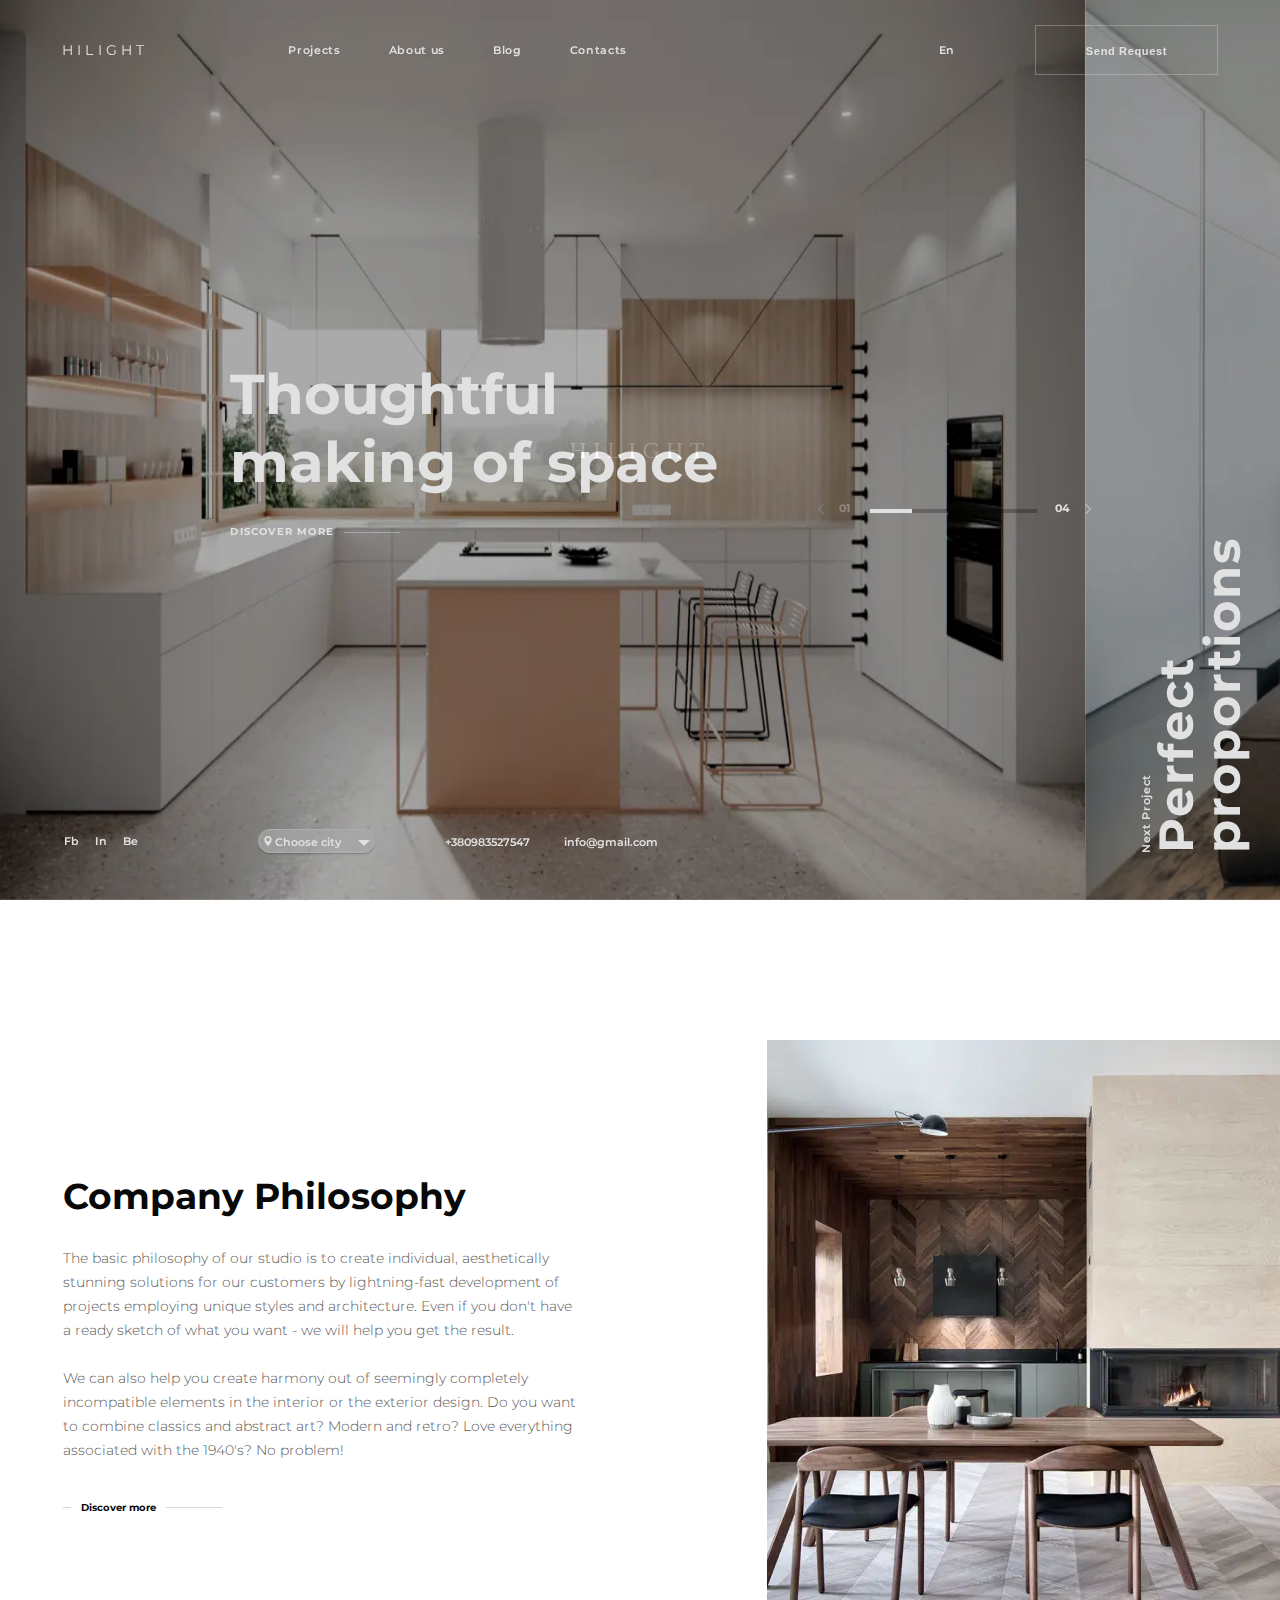
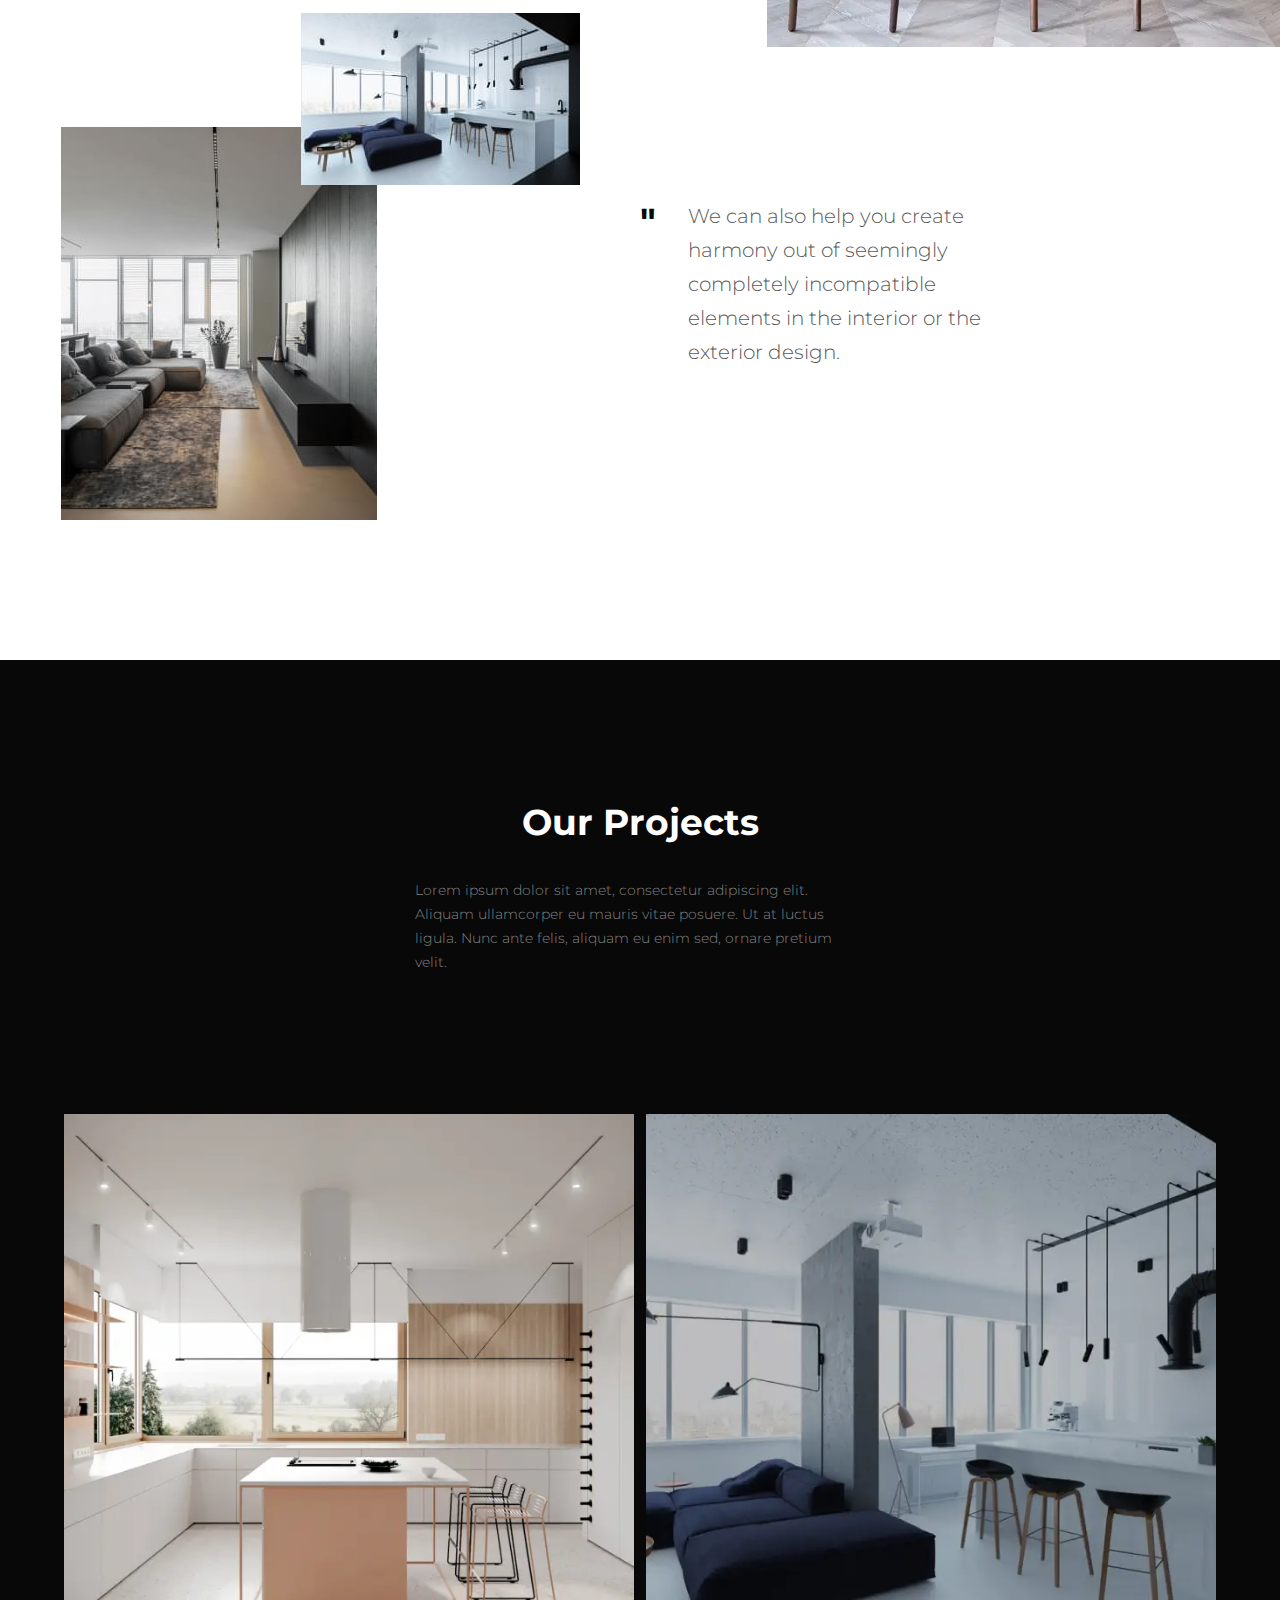
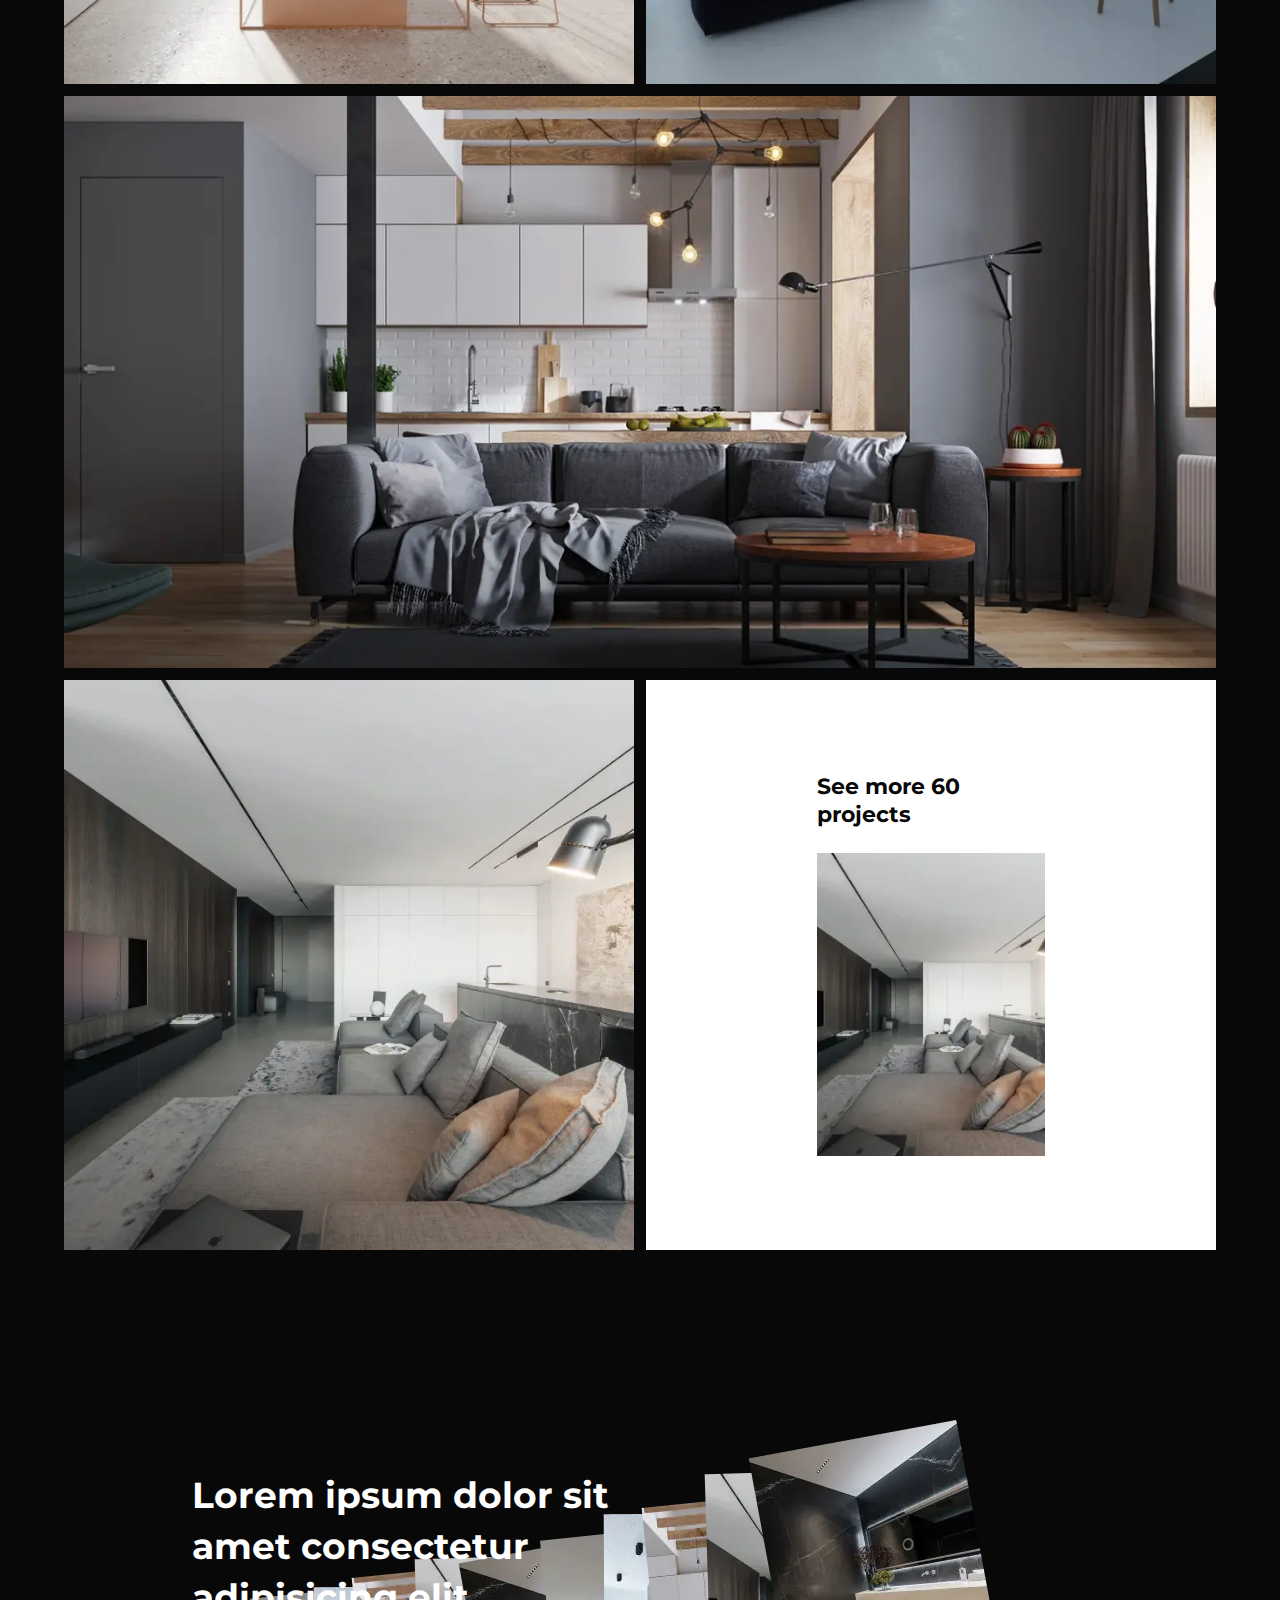
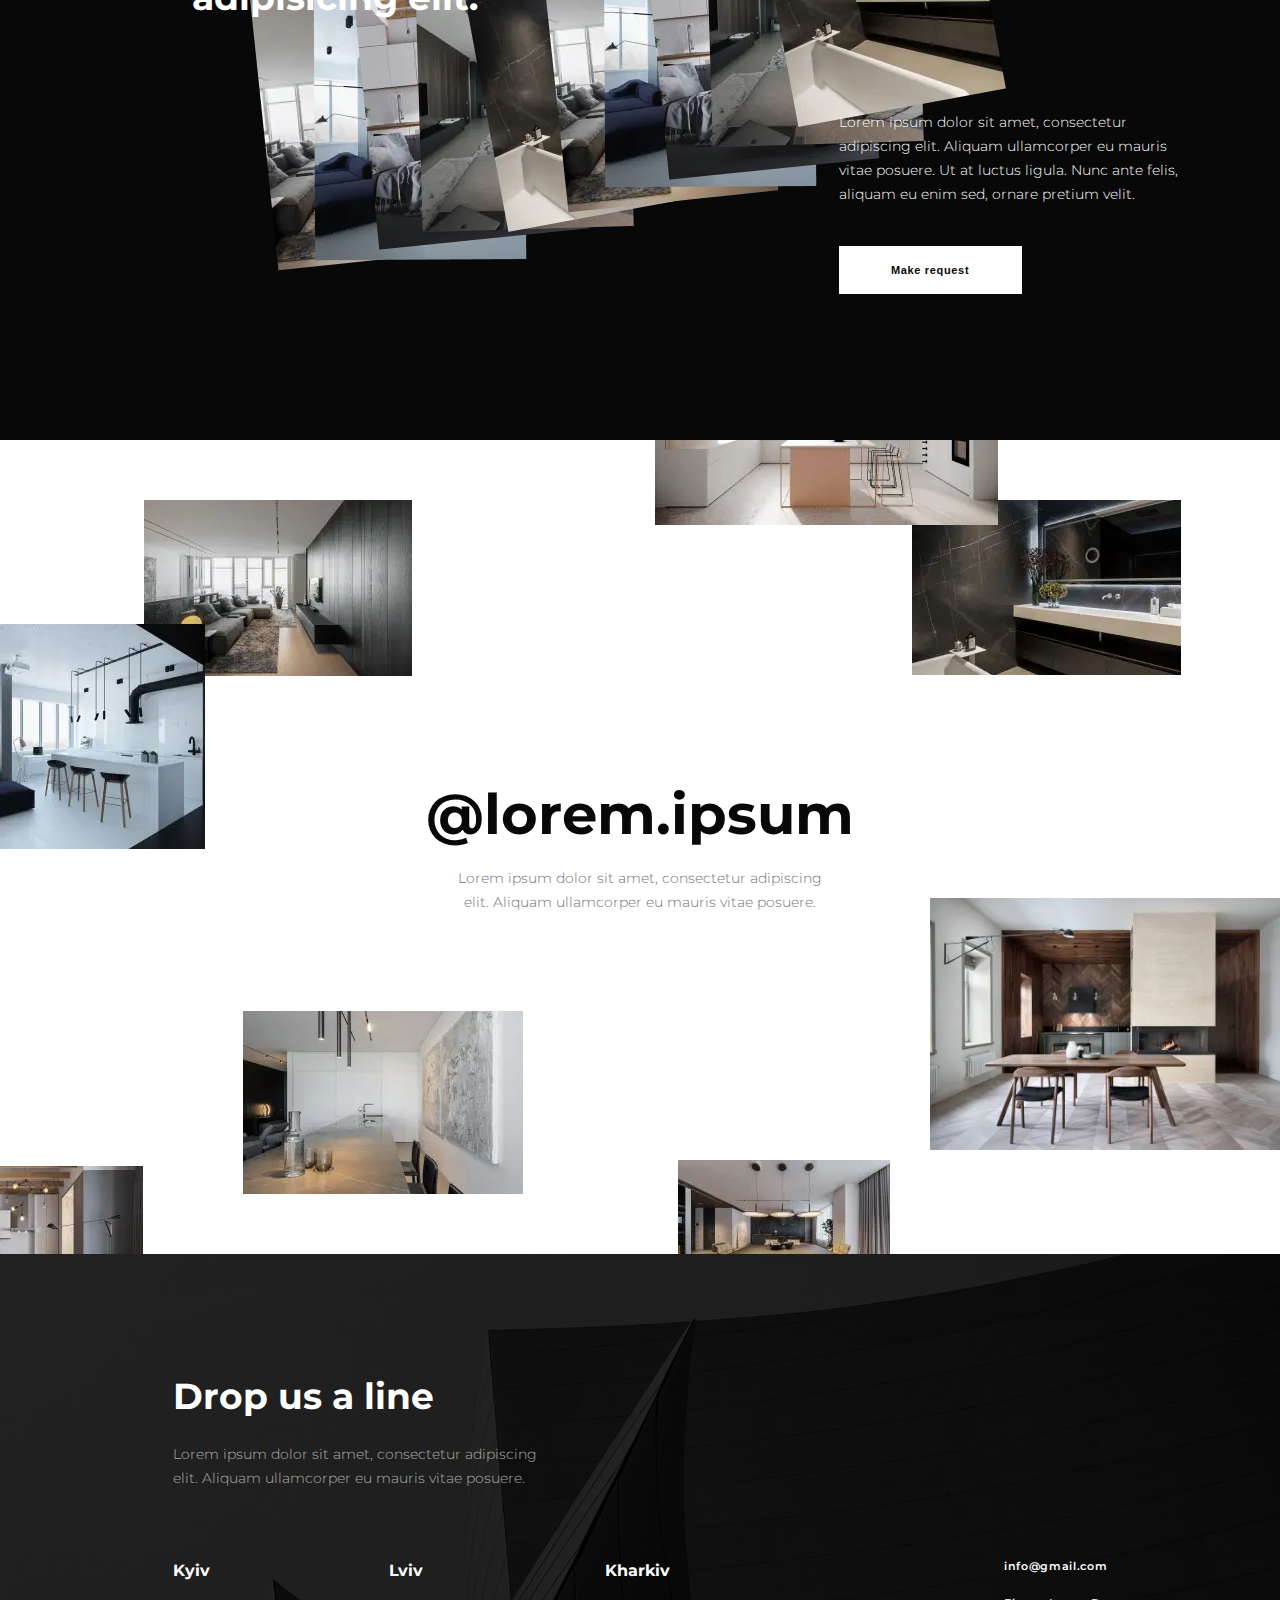
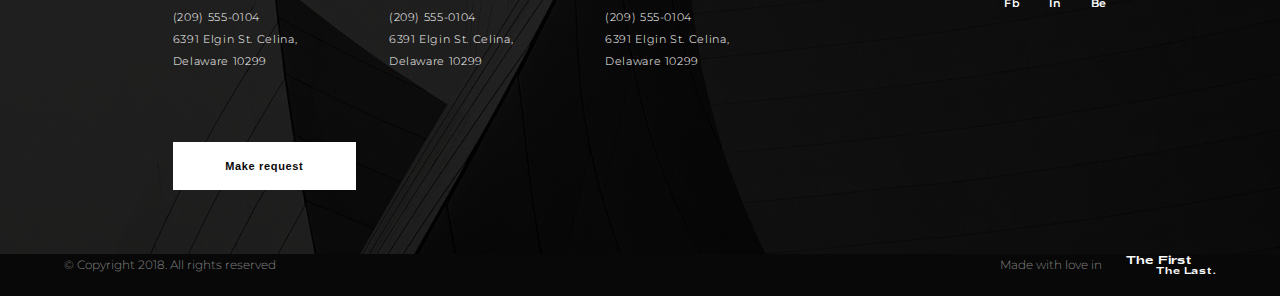
==== commit ffadba49: "Add files via upload" ====
--- a/index.html
+++ b/index.html
@@ -4,12 +4,12 @@
     <meta charset="UTF-8">
     <meta http-equiv="X-UA-Compatible" content="IE=edge">
     <meta name="viewport" content="width=device-width, initial-scale=1.0">
-    <link rel="stylesheet" href="css/style.min.css?_v=20221013130927">
+    <link rel="stylesheet" href="css/style.min.css?_v=20221013134816">
     <title>Interior studio</title>
     <link rel="preconnect" href="https://fonts.googleapis.com">
     <link rel="preconnect" href="https://fonts.gstatic.com" crossorigin>
     <link
-        href="https://fonts.googleapis.com/css2?family=Montserrat:wght@100;200;300;400;500;600;700;800;900&display=swap&_v=20221013130927"
+        href="https://fonts.googleapis.com/css2?family=Montserrat:wght@100;200;300;400;500;600;700;800;900&display=swap&_v=20221013134816"
         rel="stylesheet">
 
 </head>
@@ -90,7 +90,6 @@
 
                                 </div>
                             </div>
-
                         </div>
 
                         <div class="swiper-button-next ">
@@ -554,8 +553,8 @@
         </div>
     </div>
 
-    <script src="https://code.jquery.com/jquery-3.4.1.js?_v=20221013130927"></script>
-    <script src="js/app.min.js?_v=20221013130927"></script>
+    <script src="https://code.jquery.com/jquery-3.4.1.js?_v=20221013134816"></script>
+    <script src="js/app.min.js?_v=20221013134816"></script>
 </body>
 
 </html>--- a/css/style.min.css
+++ b/css/style.min.css
@@ -1 +1 @@
-@font-face{font-family:swiper-icons;src:url('data:application/font-woff;charset=utf-8;base64, [base64]//wADZ2x5ZgAAAywAAADMAAAD2MHtryVoZWFkAAABbAAAADAAAAA2E2+eoWhoZWEAAAGcAAAAHwAAACQC9gDzaG10eAAAAigAAAAZAAAArgJkABFsb2NhAAAC0AAAAFoAAABaFQAUGG1heHAAAAG8AAAAHwAAACAAcABAbmFtZQAAA/gAAAE5AAACXvFdBwlwb3N0AAAFNAAAAGIAAACE5s74hXjaY2BkYGAAYpf5Hu/j+W2+MnAzMYDAzaX6QjD6/4//Bxj5GA8AuRwMYGkAPywL13jaY2BkYGA88P8Agx4j+/8fQDYfA1AEBWgDAIB2BOoAeNpjYGRgYNBh4GdgYgABEMnIABJzYNADCQAACWgAsQB42mNgYfzCOIGBlYGB0YcxjYGBwR1Kf2WQZGhhYGBiYGVmgAFGBiQQkOaawtDAoMBQxXjg/wEGPcYDDA4wNUA2CCgwsAAAO4EL6gAAeNpj2M0gyAACqxgGNWBkZ2D4/wMA+xkDdgAAAHjaY2BgYGaAYBkGRgYQiAHyGMF8FgYHIM3DwMHABGQrMOgyWDLEM1T9/w8UBfEMgLzE////P/5//f/V/xv+r4eaAAeMbAxwIUYmIMHEgKYAYjUcsDAwsLKxc3BycfPw8jEQA/[base64]/uznmfPFBNODM2K7MTQ45YEAZqGP81AmGGcF3iPqOop0r1SPTaTbVkfUe4HXj97wYE+yNwWYxwWu4v1ugWHgo3S1XdZEVqWM7ET0cfnLGxWfkgR42o2PvWrDMBSFj/IHLaF0zKjRgdiVMwScNRAoWUoH78Y2icB/yIY09An6AH2Bdu/UB+yxopYshQiEvnvu0dURgDt8QeC8PDw7Fpji3fEA4z/PEJ6YOB5hKh4dj3EvXhxPqH/SKUY3rJ7srZ4FZnh1PMAtPhwP6fl2PMJMPDgeQ4rY8YT6Gzao0eAEA409DuggmTnFnOcSCiEiLMgxCiTI6Cq5DZUd3Qmp10vO0LaLTd2cjN4fOumlc7lUYbSQcZFkutRG7g6JKZKy0RmdLY680CDnEJ+UMkpFFe1RN7nxdVpXrC4aTtnaurOnYercZg2YVmLN/d/gczfEimrE/fs/bOuq29Zmn8tloORaXgZgGa78yO9/cnXm2BpaGvq25Dv9S4E9+5SIc9PqupJKhYFSSl47+Qcr1mYNAAAAeNptw0cKwkAAAMDZJA8Q7OUJvkLsPfZ6zFVERPy8qHh2YER+3i/BP83vIBLLySsoKimrqKqpa2hp6+jq6RsYGhmbmJqZSy0sraxtbO3sHRydnEMU4uR6yx7JJXveP7WrDycAAAAAAAH//wACeNpjYGRgYOABYhkgZgJCZgZNBkYGLQZtIJsFLMYAAAw3ALgAeNolizEKgDAQBCchRbC2sFER0YD6qVQiBCv/H9ezGI6Z5XBAw8CBK/m5iQQVauVbXLnOrMZv2oLdKFa8Pjuru2hJzGabmOSLzNMzvutpB3N42mNgZGBg4GKQYzBhYMxJLMlj4GBgAYow/P/PAJJhLM6sSoWKfWCAAwDAjgbRAAB42mNgYGBkAIIbCZo5IPrmUn0hGA0AO8EFTQAA');font-weight:400;font-style:normal}:root{--swiper-theme-color:#007aff}.swiper{margin-left:auto;margin-right:auto;position:relative;overflow:hidden;list-style:none;padding:0;z-index:1}.swiper-vertical>.swiper-wrapper{flex-direction:column}.swiper-wrapper{position:relative;width:100%;height:100%;z-index:1;display:flex;transition-property:transform;box-sizing:content-box}.swiper-android .swiper-slide,.swiper-wrapper{transform:translate3d(0,0,0)}.swiper-pointer-events{touch-action:pan-y}.swiper-pointer-events.swiper-vertical{touch-action:pan-x}.swiper-slide{flex-shrink:0;width:100%;height:100%;position:relative;transition-property:transform}.swiper-slide-invisible-blank{visibility:hidden}.swiper-autoheight,.swiper-autoheight .swiper-slide{height:auto}.swiper-autoheight .swiper-wrapper{align-items:flex-start;transition-property:transform,height}.swiper-backface-hidden .swiper-slide{transform:translateZ(0);-webkit-backface-visibility:hidden;backface-visibility:hidden}.swiper-3d,.swiper-3d.swiper-css-mode .swiper-wrapper{perspective:1200px}.swiper-3d .swiper-cube-shadow,.swiper-3d .swiper-slide,.swiper-3d .swiper-slide-shadow,.swiper-3d .swiper-slide-shadow-bottom,.swiper-3d .swiper-slide-shadow-left,.swiper-3d .swiper-slide-shadow-right,.swiper-3d .swiper-slide-shadow-top,.swiper-3d .swiper-wrapper{transform-style:preserve-3d}.swiper-3d .swiper-slide-shadow,.swiper-3d .swiper-slide-shadow-bottom,.swiper-3d .swiper-slide-shadow-left,.swiper-3d .swiper-slide-shadow-right,.swiper-3d .swiper-slide-shadow-top{position:absolute;left:0;top:0;width:100%;height:100%;pointer-events:none;z-index:10}.swiper-3d .swiper-slide-shadow{background:rgba(0,0,0,.15)}.swiper-3d .swiper-slide-shadow-left{background-image:linear-gradient(to left,rgba(0,0,0,.5),rgba(0,0,0,0))}.swiper-3d .swiper-slide-shadow-right{background-image:linear-gradient(to right,rgba(0,0,0,.5),rgba(0,0,0,0))}.swiper-3d .swiper-slide-shadow-top{background-image:linear-gradient(to top,rgba(0,0,0,.5),rgba(0,0,0,0))}.swiper-3d .swiper-slide-shadow-bottom{background-image:linear-gradient(to bottom,rgba(0,0,0,.5),rgba(0,0,0,0))}.swiper-css-mode>.swiper-wrapper{overflow:auto;scrollbar-width:none;-ms-overflow-style:none}.swiper-css-mode>.swiper-wrapper::-webkit-scrollbar{display:none}.swiper-css-mode>.swiper-wrapper>.swiper-slide{scroll-snap-align:start start}.swiper-horizontal.swiper-css-mode>.swiper-wrapper{scroll-snap-type:x mandatory}.swiper-vertical.swiper-css-mode>.swiper-wrapper{scroll-snap-type:y mandatory}.swiper-centered>.swiper-wrapper::before{content:'';flex-shrink:0;order:9999}.swiper-centered.swiper-horizontal>.swiper-wrapper>.swiper-slide:first-child{margin-inline-start:var(--swiper-centered-offset-before)}.swiper-centered.swiper-horizontal>.swiper-wrapper::before{height:100%;min-height:1px;width:var(--swiper-centered-offset-after)}.swiper-centered.swiper-vertical>.swiper-wrapper>.swiper-slide:first-child{margin-block-start:var(--swiper-centered-offset-before)}.swiper-centered.swiper-vertical>.swiper-wrapper::before{width:100%;min-width:1px;height:var(--swiper-centered-offset-after)}.swiper-centered>.swiper-wrapper>.swiper-slide{scroll-snap-align:center center}.swiper-virtual .swiper-slide{-webkit-backface-visibility:hidden;transform:translateZ(0)}.swiper-virtual.swiper-css-mode .swiper-wrapper::after{content:'';position:absolute;left:0;top:0;pointer-events:none}.swiper-virtual.swiper-css-mode.swiper-horizontal .swiper-wrapper::after{height:1px;width:var(--swiper-virtual-size)}.swiper-virtual.swiper-css-mode.swiper-vertical .swiper-wrapper::after{width:1px;height:var(--swiper-virtual-size)}:root{--swiper-navigation-size:44px}.swiper-button-next,.swiper-button-prev{position:absolute;top:50%;width:calc(var(--swiper-navigation-size)/ 44 * 27);height:var(--swiper-navigation-size);margin-top:calc(0px - (var(--swiper-navigation-size)/ 2));z-index:10;cursor:pointer;display:flex;align-items:center;justify-content:center;color:var(--swiper-navigation-color,var(--swiper-theme-color))}.swiper-button-next.swiper-button-disabled,.swiper-button-prev.swiper-button-disabled{opacity:.35;cursor:auto;pointer-events:none}.swiper-button-next.swiper-button-hidden,.swiper-button-prev.swiper-button-hidden{opacity:0;cursor:auto;pointer-events:none}.swiper-navigation-disabled .swiper-button-next,.swiper-navigation-disabled .swiper-button-prev{display:none!important}.swiper-button-next:after,.swiper-button-prev:after{font-family:swiper-icons;font-size:var(--swiper-navigation-size);text-transform:none!important;letter-spacing:0;font-variant:initial;line-height:1}.swiper-button-prev,.swiper-rtl .swiper-button-next{left:10px;right:auto}.swiper-button-prev:after,.swiper-rtl .swiper-button-next:after{content:'prev'}.swiper-button-next,.swiper-rtl .swiper-button-prev{right:10px;left:auto}.swiper-button-next:after,.swiper-rtl .swiper-button-prev:after{content:'next'}.swiper-button-lock{display:none}.swiper-pagination{position:absolute;text-align:center;transition:.3s opacity;transform:translate3d(0,0,0);z-index:10}.swiper-pagination.swiper-pagination-hidden{opacity:0}.swiper-pagination-disabled>.swiper-pagination,.swiper-pagination.swiper-pagination-disabled{display:none!important}.swiper-horizontal>.swiper-pagination-bullets,.swiper-pagination-bullets.swiper-pagination-horizontal,.swiper-pagination-custom,.swiper-pagination-fraction{bottom:10px;left:0;width:100%}.swiper-pagination-bullets-dynamic{overflow:hidden;font-size:0}.swiper-pagination-bullets-dynamic .swiper-pagination-bullet{transform:scale(.33);position:relative}.swiper-pagination-bullets-dynamic .swiper-pagination-bullet-active{transform:scale(1)}.swiper-pagination-bullets-dynamic .swiper-pagination-bullet-active-main{transform:scale(1)}.swiper-pagination-bullets-dynamic .swiper-pagination-bullet-active-prev{transform:scale(.66)}.swiper-pagination-bullets-dynamic .swiper-pagination-bullet-active-prev-prev{transform:scale(.33)}.swiper-pagination-bullets-dynamic .swiper-pagination-bullet-active-next{transform:scale(.66)}.swiper-pagination-bullets-dynamic .swiper-pagination-bullet-active-next-next{transform:scale(.33)}.swiper-pagination-bullet{width:var(--swiper-pagination-bullet-width,var(--swiper-pagination-bullet-size,8px));height:var(--swiper-pagination-bullet-height,var(--swiper-pagination-bullet-size,8px));display:inline-block;border-radius:50%;background:var(--swiper-pagination-bullet-inactive-color,#000);opacity:var(--swiper-pagination-bullet-inactive-opacity,.2)}button.swiper-pagination-bullet{border:none;margin:0;padding:0;box-shadow:none;-webkit-appearance:none;appearance:none}.swiper-pagination-clickable .swiper-pagination-bullet{cursor:pointer}.swiper-pagination-bullet:only-child{display:none!important}.swiper-pagination-bullet-active{opacity:var(--swiper-pagination-bullet-opacity,1);background:var(--swiper-pagination-color,var(--swiper-theme-color))}.swiper-pagination-vertical.swiper-pagination-bullets,.swiper-vertical>.swiper-pagination-bullets{right:10px;top:50%;transform:translate3d(0,-50%,0)}.swiper-pagination-vertical.swiper-pagination-bullets .swiper-pagination-bullet,.swiper-vertical>.swiper-pagination-bullets .swiper-pagination-bullet{margin:var(--swiper-pagination-bullet-vertical-gap,6px) 0;display:block}.swiper-pagination-vertical.swiper-pagination-bullets.swiper-pagination-bullets-dynamic,.swiper-vertical>.swiper-pagination-bullets.swiper-pagination-bullets-dynamic{top:50%;transform:translateY(-50%);width:8px}.swiper-pagination-vertical.swiper-pagination-bullets.swiper-pagination-bullets-dynamic .swiper-pagination-bullet,.swiper-vertical>.swiper-pagination-bullets.swiper-pagination-bullets-dynamic .swiper-pagination-bullet{display:inline-block;transition:.2s transform,.2s top}.swiper-horizontal>.swiper-pagination-bullets .swiper-pagination-bullet,.swiper-pagination-horizontal.swiper-pagination-bullets .swiper-pagination-bullet{margin:0 var(--swiper-pagination-bullet-horizontal-gap,4px)}.swiper-horizontal>.swiper-pagination-bullets.swiper-pagination-bullets-dynamic,.swiper-pagination-horizontal.swiper-pagination-bullets.swiper-pagination-bullets-dynamic{left:50%;transform:translateX(-50%);white-space:nowrap}.swiper-horizontal>.swiper-pagination-bullets.swiper-pagination-bullets-dynamic .swiper-pagination-bullet,.swiper-pagination-horizontal.swiper-pagination-bullets.swiper-pagination-bullets-dynamic .swiper-pagination-bullet{transition:.2s transform,.2s left}.swiper-horizontal.swiper-rtl>.swiper-pagination-bullets-dynamic .swiper-pagination-bullet{transition:.2s transform,.2s right}.swiper-pagination-progressbar{background:rgba(0,0,0,.25);position:absolute}.swiper-pagination-progressbar .swiper-pagination-progressbar-fill{background:var(--swiper-pagination-color,var(--swiper-theme-color));position:absolute;left:0;top:0;width:100%;height:100%;transform:scale(0);transform-origin:left top}.swiper-rtl .swiper-pagination-progressbar .swiper-pagination-progressbar-fill{transform-origin:right top}.swiper-horizontal>.swiper-pagination-progressbar,.swiper-pagination-progressbar.swiper-pagination-horizontal,.swiper-pagination-progressbar.swiper-pagination-vertical.swiper-pagination-progressbar-opposite,.swiper-vertical>.swiper-pagination-progressbar.swiper-pagination-progressbar-opposite{width:100%;height:4px;left:0;top:0}.swiper-horizontal>.swiper-pagination-progressbar.swiper-pagination-progressbar-opposite,.swiper-pagination-progressbar.swiper-pagination-horizontal.swiper-pagination-progressbar-opposite,.swiper-pagination-progressbar.swiper-pagination-vertical,.swiper-vertical>.swiper-pagination-progressbar{width:4px;height:100%;left:0;top:0}.swiper-pagination-lock{display:none}.swiper-scrollbar{border-radius:10px;position:relative;-ms-touch-action:none;background:rgba(0,0,0,.1)}.swiper-scrollbar-disabled>.swiper-scrollbar,.swiper-scrollbar.swiper-scrollbar-disabled{display:none!important}.swiper-horizontal>.swiper-scrollbar,.swiper-scrollbar.swiper-scrollbar-horizontal{position:absolute;left:1%;bottom:3px;z-index:50;height:5px;width:98%}.swiper-scrollbar.swiper-scrollbar-vertical,.swiper-vertical>.swiper-scrollbar{position:absolute;right:3px;top:1%;z-index:50;width:5px;height:98%}.swiper-scrollbar-drag{height:100%;width:100%;position:relative;background:rgba(0,0,0,.5);border-radius:10px;left:0;top:0}.swiper-scrollbar-cursor-drag{cursor:move}.swiper-scrollbar-lock{display:none}.swiper-zoom-container{width:100%;height:100%;display:flex;justify-content:center;align-items:center;text-align:center}.swiper-zoom-container>canvas,.swiper-zoom-container>img,.swiper-zoom-container>svg{max-width:100%;max-height:100%;object-fit:contain}.swiper-slide-zoomed{cursor:move}.swiper-lazy-preloader{width:42px;height:42px;position:absolute;left:50%;top:50%;margin-left:-21px;margin-top:-21px;z-index:10;transform-origin:50%;box-sizing:border-box;border:4px solid var(--swiper-preloader-color,var(--swiper-theme-color));border-radius:50%;border-top-color:transparent}.swiper-watch-progress .swiper-slide-visible .swiper-lazy-preloader,.swiper:not(.swiper-watch-progress) .swiper-lazy-preloader{animation:swiper-preloader-spin 1s infinite linear}.swiper-lazy-preloader-white{--swiper-preloader-color:#fff}.swiper-lazy-preloader-black{--swiper-preloader-color:#000}@keyframes swiper-preloader-spin{0%{transform:rotate(0)}100%{transform:rotate(360deg)}}.swiper .swiper-notification{position:absolute;left:0;top:0;pointer-events:none;opacity:0;z-index:-1000}.swiper-free-mode>.swiper-wrapper{transition-timing-function:ease-out;margin:0 auto}.swiper-grid>.swiper-wrapper{flex-wrap:wrap}.swiper-grid-column>.swiper-wrapper{flex-wrap:wrap;flex-direction:column}.swiper-fade.swiper-free-mode .swiper-slide{transition-timing-function:ease-out}.swiper-fade .swiper-slide{pointer-events:none;transition-property:opacity}.swiper-fade .swiper-slide .swiper-slide{pointer-events:none}.swiper-fade .swiper-slide-active,.swiper-fade .swiper-slide-active .swiper-slide-active{pointer-events:auto}.swiper-cube{overflow:visible}.swiper-cube .swiper-slide{pointer-events:none;-webkit-backface-visibility:hidden;backface-visibility:hidden;z-index:1;visibility:hidden;transform-origin:0 0;width:100%;height:100%}.swiper-cube .swiper-slide .swiper-slide{pointer-events:none}.swiper-cube.swiper-rtl .swiper-slide{transform-origin:100% 0}.swiper-cube .swiper-slide-active,.swiper-cube .swiper-slide-active .swiper-slide-active{pointer-events:auto}.swiper-cube .swiper-slide-active,.swiper-cube .swiper-slide-next,.swiper-cube .swiper-slide-next+.swiper-slide,.swiper-cube .swiper-slide-prev{pointer-events:auto;visibility:visible}.swiper-cube .swiper-slide-shadow-bottom,.swiper-cube .swiper-slide-shadow-left,.swiper-cube .swiper-slide-shadow-right,.swiper-cube .swiper-slide-shadow-top{z-index:0;-webkit-backface-visibility:hidden;backface-visibility:hidden}.swiper-cube .swiper-cube-shadow{position:absolute;left:0;bottom:0;width:100%;height:100%;opacity:.6;z-index:0}.swiper-cube .swiper-cube-shadow:before{content:'';background:#000;position:absolute;left:0;top:0;bottom:0;right:0;filter:blur(50px)}.swiper-flip{overflow:visible}.swiper-flip .swiper-slide{pointer-events:none;-webkit-backface-visibility:hidden;backface-visibility:hidden;z-index:1}.swiper-flip .swiper-slide .swiper-slide{pointer-events:none}.swiper-flip .swiper-slide-active,.swiper-flip .swiper-slide-active .swiper-slide-active{pointer-events:auto}.swiper-flip .swiper-slide-shadow-bottom,.swiper-flip .swiper-slide-shadow-left,.swiper-flip .swiper-slide-shadow-right,.swiper-flip .swiper-slide-shadow-top{z-index:0;-webkit-backface-visibility:hidden;backface-visibility:hidden}.swiper-creative .swiper-slide{-webkit-backface-visibility:hidden;backface-visibility:hidden;overflow:hidden;transition-property:transform,opacity,height}.swiper-cards{overflow:visible}.swiper-cards .swiper-slide{transform-origin:center bottom;-webkit-backface-visibility:hidden;backface-visibility:hidden;overflow:hidden}@font-face{font-family:Adieu;font-display:swap;src:url(../fonts/Adieu-Regular.woff2) format("woff2"),url(../fonts/Adieu-Regular.woff) format("woff");font-weight:400;font-style:normal}*,::after,::before{padding:0;margin:0;border:0;-webkit-box-sizing:border-box;box-sizing:border-box}a{text-decoration:none}h1,h2,h3,h4,h5,h6{font-weight:inherit;font-size:inherit}img{vertical-align:middle}body,html{height:100%;line-height:1}.about,.blog,.contact,.main,.onenews,.oneproject,.page404,.projects{-webkit-box-flex:1;-ms-flex:1 1 auto;flex:1 1 auto}body.lock{overflow:hidden}._container{max-width:1440px;margin:0 auto}#popup2{position:fixed;width:100%;height:100%;background-color:#080808;top:0;left:0;font-family:Montserrat;font-style:normal;opacity:0;visibility:hidden;-webkit-transition:all .8s ease 0s;-o-transition:all .8s ease 0s;transition:all .8s ease 0s;z-index:10;overflow-x:auto}#popup2.open{opacity:1;visibility:visible}#popup2.open .popup__body .popup__content{opacity:1;-webkit-transition:all .8s ease 0s;-o-transition:all .8s ease 0s;transition:all .8s ease 0s;-webkit-transform:translate(0,0);-ms-transform:translate(0,0);transform:translate(0,0)}#popup2 .popup__body{min-height:100%;display:-webkit-box;display:-ms-flexbox;display:flex;-webkit-box-pack:center;-ms-flex-pack:center;justify-content:center;-webkit-box-align:center;-ms-flex-align:center;align-items:center;position:relative}#popup2 .popup__body .popup__close{width:25px;height:25px;position:absolute;top:25px;right:25px}#popup2 .popup__body .popup__content{margin:25px 75px 25px 75px;background-color:#fff;max-width:800px;min-width:327px;min-height:300px;display:-webkit-box;display:-ms-flexbox;display:flex;-webkit-box-pack:center;-ms-flex-pack:center;justify-content:center;-webkit-box-align:center;-ms-flex-align:center;align-items:center;opacity:0;-webkit-transition:all .8s ease 0s;-o-transition:all .8s ease 0s;transition:all .8s ease 0s;-webkit-transform:translate(0,-100%);-ms-transform:translate(0,-100%);transform:translate(0,-100%)}#popup2 .popup__body .popup__content .popup__container{padding:40px 0 40px 0;width:80%;display:-webkit-box;display:-ms-flexbox;display:flex;-webkit-box-orient:vertical;-webkit-box-direction:normal;-ms-flex-direction:column;flex-direction:column}#popup2 .popup__body .popup__content .popup__container .popup-text{font-weight:700;font-size:24px;line-height:29px;color:#3a3e4b;margin-bottom:24px}#popup2 .popup__body .popup__content .popup__container .popup-text2{font-weight:300;font-size:14px;line-height:24px;color:#3a3e4b;opacity:.7;margin-bottom:40px}#popup2 .popup__body .popup__content .popup__container .popup__button{margin:0 auto;width:183px;height:42px;background:#3a3e4b}#popup2 .popup__body .popup__content .popup__container .popup__button a{font-weight:600;font-size:11px;line-height:3px;letter-spacing:.06em;color:#fff}#popup2 .popup__body .popup__content .popup__container .popup__button:hover{opacity:.9}.popup{position:fixed;width:100%;height:100%;background-color:#080808;top:0;left:0;font-family:Montserrat;font-style:normal;opacity:0;visibility:hidden;-webkit-transition:all .8s ease 0s;-o-transition:all .8s ease 0s;transition:all .8s ease 0s;z-index:10;overflow-x:auto}.popup.open{opacity:1;visibility:visible}.popup.open .popup__body .popup__content{opacity:1;-webkit-transition:all .8s ease 0s;-o-transition:all .8s ease 0s;transition:all .8s ease 0s;-webkit-transform:translate(0,0);-ms-transform:translate(0,0);transform:translate(0,0)}.popup .popup__body{min-height:100%;display:-webkit-box;display:-ms-flexbox;display:flex;-webkit-box-pack:center;-ms-flex-pack:center;justify-content:center;-webkit-box-align:center;-ms-flex-align:center;align-items:center;position:relative}.popup .popup__body .popup__close{width:25px;height:25px;position:absolute;top:25px;right:25px}.popup .popup__body .popup__content{margin:25px 75px 25px 75px;background-color:#f2f2f2;width:1046px;min-height:800px;display:-webkit-box;display:-ms-flexbox;display:flex;-webkit-box-pack:center;-ms-flex-pack:center;justify-content:center;-webkit-box-align:center;-ms-flex-align:center;align-items:center;opacity:0;-webkit-transition:all .8s ease 0s;-o-transition:all .8s ease 0s;transition:all .8s ease 0s;-webkit-transform:translate(0,-100%);-ms-transform:translate(0,-100%);transform:translate(0,-100%)}.popup .popup__body .popup__content .popup__sections{padding:50px 0 50px 0;width:90%;min-height:690px;display:-webkit-box;display:-ms-flexbox;display:flex;-webkit-box-orient:vertical;-webkit-box-direction:normal;-ms-flex-direction:column;flex-direction:column;gap:6px}.popup .popup__body .popup__content .popup__sections .popup__font1{font-weight:600;font-size:11px;line-height:13px;letter-spacing:.06em;color:#3a3e4b}.popup .popup__body .popup__content .popup__sections .popup__font2{font-weight:500;font-size:9px;line-height:11px;letter-spacing:.06em;color:rgba(58,62,75,.45)}.popup .popup__body .popup__content .popup__sections .popup__section1{display:-webkit-box;display:-ms-flexbox;display:flex;width:100%;-webkit-box-pack:center;-ms-flex-pack:center;justify-content:center;background-color:#fff}.popup .popup__body .popup__content .popup__sections .popup__section1 .popup__section1-container{display:-webkit-box;display:-ms-flexbox;display:flex;width:90%;-ms-flex-wrap:wrap;flex-wrap:wrap}.popup .popup__body .popup__content .popup__sections .popup__section1 .popup__section1-container .popup__header{width:100%;text-align:center;margin-top:44px;margin-bottom:38px;font-weight:700;font-size:22px;line-height:28px;color:#3a3e4b}.popup .popup__body .popup__content .popup__sections .popup__section1 .popup__section1-container .popup__input-container{width:100%;display:-webkit-box;display:-ms-flexbox;display:flex;-ms-flex-wrap:wrap;flex-wrap:wrap;-webkit-box-pack:justify;-ms-flex-pack:justify;justify-content:space-between}.popup .popup__body .popup__content .popup__sections .popup__section1 .popup__section1-container .popup__input-container .popup__input{width:47%;height:25px;margin-bottom:40px;font-weight:600;font-size:11px;line-height:13px}.popup .popup__body .popup__content .popup__sections .popup__section1 .popup__section1-container .popup__input-container .popup__input input{width:100%;padding-bottom:10px;border-bottom:1px solid rgba(214,214,214,.3)}.popup .popup__body .popup__content .popup__sections .popup__section1 .popup__section1-container .popup__input-container .popup__input input::-webkit-input-placeholder{font-weight:600;font-size:11px;line-height:13px;letter-spacing:.06em;color:#3a3e4b}.popup .popup__body .popup__content .popup__sections .popup__section1 .popup__section1-container .popup__input-container .popup__input input::-moz-placeholder{font-weight:600;font-size:11px;line-height:13px;letter-spacing:.06em;color:#3a3e4b}.popup .popup__body .popup__content .popup__sections .popup__section1 .popup__section1-container .popup__input-container .popup__input input:-ms-input-placeholder{font-weight:600;font-size:11px;line-height:13px;letter-spacing:.06em;color:#3a3e4b}.popup .popup__body .popup__content .popup__sections .popup__section1 .popup__section1-container .popup__input-container .popup__input input::-ms-input-placeholder{font-weight:600;font-size:11px;line-height:13px;letter-spacing:.06em;color:#3a3e4b}.popup .popup__body .popup__content .popup__sections .popup__section1 .popup__section1-container .popup__input-container .popup__input input::placeholder{font-weight:600;font-size:11px;line-height:13px;letter-spacing:.06em;color:#3a3e4b}.popup .popup__body .popup__content .popup__sections .popup__section1 .popup__section1-container .popup__input-container .popup__input input:focus{outline:0}.popup .popup__body .popup__content .popup__sections .popup__section1 .popup__section1-container .popup__input-container .popup__input:last-of-type{width:100%}.popup .popup__body .popup__content .popup__sections .popup__section1 .popup__section1-container .popup__input-container .popup__input:last-of-type input{width:100%}.popup .popup__body .popup__content .popup__sections .popup__section1 .popup__section1-container .popup__input-container .custom-select{width:47%;height:25px;position:relative}.popup .popup__body .popup__content .popup__sections .popup__section1 .popup__section1-container .popup__input-container .custom-select select{display:none}.popup .popup__body .popup__content .popup__sections .popup__section1 .popup__section1-container .popup__input-container .custom-select .select-selected{width:100%;font-weight:600;font-size:11px;line-height:13px;letter-spacing:.06em;color:#080808;cursor:pointer;padding-bottom:10px;border-bottom:1px solid rgba(214,214,214,.3);-webkit-user-select:none;-moz-user-select:none;-ms-user-select:none;user-select:none}.popup .popup__body .popup__content .popup__sections .popup__section1 .popup__section1-container .popup__input-container .custom-select .select-selected:after{position:absolute;content:"";top:9px;right:5px;width:0;height:0;border:6px solid transparent;border-color:#080808 transparent transparent transparent}.popup .popup__body .popup__content .popup__sections .popup__section1 .popup__section1-container .popup__input-container .custom-select .select-arrow-active:after{border-color:transparent transparent #080808 transparent;top:3px}.popup .popup__body .popup__content .popup__sections .popup__section1 .popup__section1-container .popup__input-container .custom-select .select-items{width:100%;position:absolute;top:70%;left:0;z-index:2;background-color:#f2f2f2}.popup .popup__body .popup__content .popup__sections .popup__section1 .popup__section1-container .popup__input-container .custom-select .select-items div{height:24px;font-weight:600;font-size:11px;line-height:13px;color:#080808;cursor:pointer;-webkit-user-select:none;-moz-user-select:none;-ms-user-select:none;user-select:none}.popup .popup__body .popup__content .popup__sections .popup__section1 .popup__section1-container .popup__input-container .custom-select .select-items div:last-of-type{border:none}.popup .popup__body .popup__content .popup__sections .popup__section1 .popup__section1-container .popup__input-container .custom-select .same-as-selected{background-color:rgba(166,166,166,.2)}.popup .popup__body .popup__content .popup__sections .popup__section1 .popup__section1-container .popup__input-container .custom-select .select-hide{display:none}.popup .popup__body .popup__content .popup__sections .popup__section2{display:-webkit-box;display:-ms-flexbox;display:flex;width:100%;-webkit-box-pack:center;-ms-flex-pack:center;justify-content:center;background-color:#fff}.popup .popup__body .popup__content .popup__sections .popup__section2 .popup__section2-container{width:90%;display:-webkit-box;display:-ms-flexbox;display:flex;-webkit-box-orient:vertical;-webkit-box-direction:normal;-ms-flex-direction:column;flex-direction:column}.popup .popup__body .popup__content .popup__sections .popup__section2 .popup__section2-container .popup__text{margin-top:44px;margin-bottom:24px}.popup .popup__body .popup__content .popup__sections .popup__section2 .popup__section2-container .popup__filter{width:100%;height:50px}.popup .popup__body .popup__content .popup__sections .popup__section2 .popup__section2-container .popup__filter .popup__filter-container{width:100%;display:-webkit-box;display:-ms-flexbox;display:flex;-webkit-box-pack:justify;-ms-flex-pack:justify;justify-content:space-between;position:relative}.popup .popup__body .popup__content .popup__sections .popup__section2 .popup__section2-container .popup__filter .popup__filter-container::after{position:absolute;content:"";top:25px;left:50%;-webkit-transform:translateX(-50%);-ms-transform:translateX(-50%);transform:translateX(-50%);width:96%;height:2px;background:#f7f7f6;z-index:1}.popup .popup__body .popup__content .popup__sections .popup__section2 .popup__section2-container .popup__filter .popup__filter-container .popup__filter-section1,.popup .popup__body .popup__content .popup__sections .popup__section2 .popup__section2-container .popup__filter .popup__filter-container .popup__filter-section2{display:-webkit-box;display:-ms-flexbox;display:flex;width:47%;-webkit-box-pack:justify;-ms-flex-pack:justify;justify-content:space-between}.popup .popup__body .popup__content .popup__sections .popup__section2 .popup__section2-container .popup__filter .popup__filter-container .popup__filter-item{display:-webkit-box;display:-ms-flexbox;display:flex;-webkit-box-orient:vertical;-webkit-box-direction:normal;-ms-flex-direction:column;flex-direction:column;position:relative}.popup .popup__body .popup__content .popup__sections .popup__section2 .popup__section2-container .popup__filter .popup__filter-container .popup__filter-item .popup__descr{font-weight:500;font-size:9px;line-height:11px;color:rgba(58,62,75,.45)}.popup .popup__body .popup__content .popup__sections .popup__section2 .popup__section2-container .popup__filter .popup__filter-container .popup__filter-item:hover input~.checkmark{background-color:#ccc}.popup .popup__body .popup__content .popup__sections .popup__section2 .popup__section2-container .popup__filter .popup__filter-container .popup__filter-item .checkmark{position:absolute;top:15px;left:0;height:20px;width:20px;background-color:#f7f7f6;border-radius:50%;z-index:2}.popup .popup__body .popup__content .popup__sections .popup__section2 .popup__section2-container .popup__filter .popup__filter-container .popup__filter-item .checkmark:after{content:"";position:absolute;display:none;top:8px;left:8px;width:4px;height:4px;border-radius:50%;background:#fff}.popup .popup__body .popup__content .popup__sections .popup__section2 .popup__section2-container .popup__filter .popup__filter-container .popup__filter-item .checkmark:before{content:"";position:absolute;top:8px;left:8px;width:4px;height:4px;border-radius:50%;background:#afb0b2}.popup .popup__body .popup__content .popup__sections .popup__section2 .popup__section2-container .popup__filter .popup__filter-container .popup__filter-item .checkmark2{left:4.5px}.popup .popup__body .popup__content .popup__sections .popup__section2 .popup__section2-container .popup__filter .popup__filter-container .popup__filter-item .checkmark3{left:7px}.popup .popup__body .popup__content .popup__sections .popup__section2 .popup__section2-container .popup__filter .popup__filter-container .popup__filter-item .checkmark4{left:9px}.popup .popup__body .popup__content .popup__sections .popup__section2 .popup__section2-container .popup__filter .popup__filter-container .popup__filter-item .checkmark5{left:9.5px}.popup .popup__body .popup__content .popup__sections .popup__section2 .popup__section2-container .popup__filter .popup__filter-container .popup__filter-item .checkmark6{left:9.5px}.popup .popup__body .popup__content .popup__sections .popup__section2 .popup__section2-container .popup__filter .popup__filter-container .popup__filter-item .checkmark7{left:11.25px}.popup .popup__body .popup__content .popup__sections .popup__section2 .popup__section2-container .popup__filter .popup__filter-container .popup__filter-item .checkmark8{left:3.3px}.popup .popup__body .popup__content .popup__sections .popup__section2 .popup__section2-container .popup__filter .popup__filter-container .popup__filter-item input{position:absolute;opacity:0;cursor:pointer;-webkit-box-ordinal-group:3;-ms-flex-order:2;order:2;z-index:0}.popup .popup__body .popup__content .popup__sections .popup__section2 .popup__section2-container .popup__filter .popup__filter-container .popup__filter-item input:checked~.pop-up__descr{color:#080808}.popup .popup__body .popup__content .popup__sections .popup__section2 .popup__section2-container .popup__filter .popup__filter-container .popup__filter-item input:checked~.checkmark{background-color:#080808}.popup .popup__body .popup__content .popup__sections .popup__section2 .popup__section2-container .popup__filter .popup__filter-container .popup__filter-item input:checked~.checkmark:after{display:block}.popup .popup__body .popup__content .popup__sections .popup__section2 .popup__section2-container .popup__attach{margin-top:40px;margin-bottom:40px;display:-webkit-box;display:-ms-flexbox;display:flex}.popup .popup__body .popup__content .popup__sections .popup__section2 .popup__section2-container .popup__attach .attach{width:50%}.popup .popup__body .popup__content .popup__sections .popup__section2 .popup__section2-container .popup__attach .attach .attach__item{display:-webkit-box;display:-ms-flexbox;display:flex;-webkit-box-align:center;-ms-flex-align:center;align-items:center;width:-webkit-fit-content;width:-moz-fit-content;width:fit-content;border-bottom:#ccc solid 1px;padding:0 0 5px 0;margin:0 0 5px 0}.popup .popup__body .popup__content .popup__sections .popup__section2 .popup__section2-container .popup__attach .attach .attach__item .attach__descr{margin-left:10px}.popup .popup__body .popup__content .popup__sections .popup__section2 .popup__section2-container .popup__attach .attach .attach__item .svg-attachfile-dims{width:39px;height:39px}.popup .popup__body .popup__content .popup__sections .popup__section2 .popup__section2-container .popup__attach .attach .attach__item:last-of-type{margin-bottom:0;border-bottom:none}.popup .popup__body .popup__content .popup__sections .popup__section2 .popup__section2-container .popup__attach .attach .attach__item .attach__input{display:none}.popup .popup__body .popup__content .popup__sections .popup__section2 .popup__section2-container .popup__attach .attach .attach__item .attach__up{cursor:pointer}.popup .popup__body .popup__content .popup__sections .popup__section2 .popup__section2-container .popup__attach .attach .attach__item .attach__name{margin-right:10px}.popup .popup__body .popup__content .popup__sections .popup__section2 .popup__section2-container .popup__attach .attach .attach__item .attach__delete,.popup .popup__body .popup__content .popup__sections .popup__section2 .popup__section2-container .popup__attach .attach .attach__item .attach__edit{display:none;cursor:pointer}.popup .popup__body .popup__content .popup__sections .popup__section2 .popup__section2-container .popup__attach .attach .attach__item .attach__edit{color:#2f7dfe;margin-right:10px}.popup .popup__body .popup__content .popup__sections .popup__section2 .popup__section2-container .popup__attach .attach .attach__item .attach__delete{color:red}.popup .popup__body .popup__content .popup__sections .popup__section2 .popup__section2-container .popup__attach .attach .attach__item--attached{display:-webkit-box;display:-ms-flexbox;display:flex}.popup .popup__body .popup__content .popup__sections .popup__section2 .popup__section2-container .popup__attach .attach .attach__item--attached .attach__up{display:none}.popup .popup__body .popup__content .popup__sections .popup__section2 .popup__section2-container .popup__attach .attach .attach__item--attached .attach__descr{display:none}.popup .popup__body .popup__content .popup__sections .popup__section2 .popup__section2-container .popup__attach .attach .attach__item--attached .attach__edit{display:inline-block}.popup .popup__body .popup__content .popup__sections .popup__section2 .popup__section2-container .popup__attach .attach .attach__item--attached .attach__delete{display:inline-block}.popup .popup__body .popup__content .popup__sections .popup__section2 .popup__section2-container .popup__attach .popup__button{width:50%;display:-webkit-box;display:-ms-flexbox;display:flex;-webkit-box-pack:end;-ms-flex-pack:end;justify-content:flex-end}.popup .popup__body .popup__content .popup__sections .popup__section2 .popup__section2-container .popup__attach .popup__button button{width:183px;height:42px;background:#3a3e4b}.popup .popup__body .popup__content .popup__sections .popup__section2 .popup__section2-container .popup__attach .popup__button button a{color:#fff}.popup .popup__body .popup__content .popup__sections .popup__section2 .popup__section2-container .popup__attach .popup__button button:hover{opacity:.9}.popup .popup__body .popup__content .popup__sections .popup__section2 .popup__section2-container .popup__text2{max-width:600px;margin:0 auto;margin-bottom:40px;font-weight:400;font-size:10px;line-height:14px;letter-spacing:.06em;color:#afb0b2}.page404-wrapper{background-color:#080808}.page404-wrapper .page404{width:100%;display:-webkit-box;display:-ms-flexbox;display:flex;-webkit-box-orient:vertical;-webkit-box-direction:normal;-ms-flex-direction:column;flex-direction:column;-webkit-box-pack:center;-ms-flex-pack:center;justify-content:center}.page404-wrapper .page404 .page404__container{width:100%;height:100%;display:-webkit-box;display:-ms-flexbox;display:flex;-webkit-box-pack:center;-ms-flex-pack:center;justify-content:center}.page404-wrapper .page404 .page404__container .page404__section{width:60%}.page404-wrapper .page404 .page404__container .page404__section .page404__header{font-weight:700;font-size:36px;line-height:44px;color:#fafafa;margin-bottom:24px}.page404-wrapper .page404 .page404__container .page404__section .page404__text{font-weight:300;font-size:14px;line-height:24px;color:#fff;opacity:.7;margin-bottom:48px}.page404-wrapper .page404 .page404__container .page404__section .page404__link{font-weight:700;font-size:10px;line-height:12px;letter-spacing:.12em;text-transform:uppercase;color:#fff}.page404-wrapper .page404 .page404__container .page404__section .page404__link:hover{text-decoration:underline}.progress-percentage{position:absolute;top:50%;left:50%;-webkit-transform:translate(-50%,-50%);-ms-transform:translate(-50%,-50%);transform:translate(-50%,-50%);font-weight:300;font-size:24px;line-height:29px;letter-spacing:.26em;color:#fafafa}#preloader{position:fixed;left:0;top:0;right:0;bottom:0;z-index:100}#preloader .dws-progress-bar{position:absolute;top:50%;left:50%;-webkit-transform:translate(-50%,-50%);-ms-transform:translate(-50%,-50%);transform:translate(-50%,-50%);z-index:100;color:#fff}.footer .footer__container{padding-bottom:20px;display:-webkit-box;display:-ms-flexbox;display:flex;-webkit-box-align:center;-ms-flex-align:center;align-items:center}.footer .footer__container .footer__text1{-webkit-box-flex:2;-ms-flex-positive:2;flex-grow:2;margin-left:64px}.footer .footer__container .footer__text2{margin-right:24px}.footer .footer__container .footer__text1,.footer .footer__container .footer__text2{font-weight:300;font-size:12px;line-height:18px;color:#828282}.footer .footer__container .footer__section{margin-right:64px;display:-webkit-box;display:-ms-flexbox;display:flex;-webkit-box-orient:vertical;-webkit-box-direction:normal;-ms-flex-direction:column;flex-direction:column}.footer .footer__container .footer__section .footer__text3{font-family:Adieu;font-weight:400;font-weight:400;font-size:12px;line-height:10px;color:#fff}.footer .footer__container .footer__section .footer__text4{margin-left:30px;font-family:Adieu;font-weight:400;font-weight:400;font-size:10px;line-height:12px;color:#fff}.header{position:fixed;top:0;left:0;width:100%;z-index:10}.header .header__container{padding-top:25px;padding-bottom:5px;display:-webkit-box;display:-ms-flexbox;display:flex;-webkit-box-align:center;-ms-flex-align:center;align-items:center;-webkit-box-pack:justify;-ms-flex-pack:justify;justify-content:space-between}.header .header__container a{color:#fff}.header .header__container .header__logo{margin-left:62px;margin-right:140px;font-weight:400;font-size:14px;line-height:17px;letter-spacing:.3em;text-transform:uppercase}.header .header__container .menu__burger{display:none}.header .header__container .header__menu{-webkit-box-flex:2;-ms-flex-positive:2;flex-grow:2}.header .header__container .header__menu .mainblock1__info{display:none}.header .header__container .header__menu .header__button-menu{display:none}.header .header__container .header__menu .header__items{display:-webkit-box;display:-ms-flexbox;display:flex;list-style:none;gap:48px}.header .header__container .header__menu .header__items .header__item{font-weight:600;font-size:11px;line-height:13px;letter-spacing:.06em}.header .header__container .header__lang{font-weight:600;font-size:11px;line-height:13px;letter-spacing:.06em}.header .header__container .header__button{margin-right:62px;margin-left:80px;width:183px;height:50px;border:1px solid rgba(253,253,253,.32);background:0 0}.header .header__container .header__button a{font-weight:600;font-size:11px;line-height:13px;letter-spacing:.06em}.repeat1{background-color:#080808;height:650px}.repeat1 .repeat1__container{position:relative}.repeat1 .repeat1__container .repeat1__header{position:absolute;top:80px;left:15%;max-width:424px;font-weight:700;font-size:36px;line-height:51px;color:#fff;z-index:2}.repeat1 .repeat1__container .repeat1__images{position:absolute;left:22.5%;width:780px;padding-top:30px}.repeat1 .repeat1__container .repeat1__images .repeat1__img1{-webkit-transition:-webkit-transform .3s;transition:-webkit-transform .3s;-o-transition:transform .3s;transition:transform .3s;transition:transform .3s,-webkit-transform .3s}.repeat1 .repeat1__container .repeat1__images .repeat1__img1:hover{-webkit-transform:rotate(5.99deg) scale(1.1);-ms-transform:rotate(5.99deg) scale(1.1);transform:rotate(5.99deg) scale(1.1)}.repeat1 .repeat1__container .repeat1__images .repeat1__img2{margin-left:-180px;-webkit-transition:-webkit-transform .3s;transition:-webkit-transform .3s;-o-transition:transform .3s;transition:transform .3s;transition:transform .3s,-webkit-transform .3s}.repeat1 .repeat1__container .repeat1__images .repeat1__img2:hover{-webkit-transform:rotate(.33deg) scale(1.1);-ms-transform:rotate(.33deg) scale(1.1);transform:rotate(.33deg) scale(1.1)}.repeat1 .repeat1__container .repeat1__images .repeat1__img3{margin-left:-180px;margin-bottom:40px;-webkit-transition:-webkit-transform .3s;transition:-webkit-transform .3s;-o-transition:transform .3s;transition:transform .3s;transition:transform .3s,-webkit-transform .3s}.repeat1 .repeat1__container .repeat1__images .repeat1__img3:hover{-webkit-transform:rotate(5.81deg) scale(1.1);-ms-transform:rotate(5.81deg) scale(1.1);transform:rotate(5.81deg) scale(1.1)}.repeat1 .repeat1__container .repeat1__images .repeat1__img4{margin-left:-180px;margin-bottom:60px;-webkit-transition:-webkit-transform .3s;transition:-webkit-transform .3s;-o-transition:transform .3s;transition:transform .3s;transition:transform .3s,-webkit-transform .3s}.repeat1 .repeat1__container .repeat1__images .repeat1__img4:hover{-webkit-transform:rotate(1.72deg) scale(1.1);-ms-transform:rotate(1.72deg) scale(1.1);transform:rotate(1.72deg) scale(1.1)}.repeat1 .repeat1__container .repeat1__images .repeat1__img5{margin-left:-180px;margin-bottom:90px;-webkit-transition:-webkit-transform .3s;transition:-webkit-transform .3s;-o-transition:transform .3s;transition:transform .3s;transition:transform .3s,-webkit-transform .3s}.repeat1 .repeat1__container .repeat1__images .repeat1__img5:hover{-webkit-transform:rotate(10.5deg) scale(1.1);-ms-transform:rotate(10.5deg) scale(1.1);transform:rotate(10.5deg) scale(1.1)}.repeat1 .repeat1__container .repeat1__images .repeat1__img6{margin-left:-180px;margin-bottom:115px;-webkit-transition:-webkit-transform .3s;transition:-webkit-transform .3s;-o-transition:transform .3s;transition:transform .3s;transition:transform .3s,-webkit-transform .3s}.repeat1 .repeat1__container .repeat1__images .repeat1__img6:hover{-webkit-transform:rotate(5.99deg) scale(1.1);-ms-transform:rotate(5.99deg) scale(1.1);transform:rotate(5.99deg) scale(1.1)}.repeat1 .repeat1__container .repeat1__images .repeat1__img7{margin-left:-180px;margin-bottom:145px;-webkit-transition:-webkit-transform .3s;transition:-webkit-transform .3s;-o-transition:transform .3s;transition:transform .3s;transition:transform .3s,-webkit-transform .3s}.repeat1 .repeat1__container .repeat1__images .repeat1__img7:hover{-webkit-transform:rotate(.33deg) scale(1.1);-ms-transform:rotate(.33deg) scale(1.1);transform:rotate(.33deg) scale(1.1)}.repeat1 .repeat1__container .repeat1__images .repeat1__img8{margin-left:-180px;margin-bottom:180px;-webkit-transition:-webkit-transform .3s;transition:-webkit-transform .3s;-o-transition:transform .3s;transition:transform .3s;transition:transform .3s,-webkit-transform .3s}.repeat1 .repeat1__container .repeat1__images .repeat1__img8:hover{-webkit-transform:rotate(5.81deg) scale(1.1);-ms-transform:rotate(5.81deg) scale(1.1);transform:rotate(5.81deg) scale(1.1)}.repeat1 .repeat1__container .repeat1__images .repeat1__img9{margin-left:-180px;margin-bottom:230px;-webkit-transition:-webkit-transform .3s;transition:-webkit-transform .3s;-o-transition:transform .3s;transition:transform .3s;transition:transform .3s,-webkit-transform .3s}.repeat1 .repeat1__container .repeat1__images .repeat1__img9:hover{-webkit-transform:rotate(1.72deg) scale(1.1);-ms-transform:rotate(1.72deg) scale(1.1);transform:rotate(1.72deg) scale(1.1)}.repeat1 .repeat1__container .repeat1__images .repeat1__img10{margin-left:-180px;margin-bottom:300px;-webkit-transition:-webkit-transform .3s;transition:-webkit-transform .3s;-o-transition:transform .3s;transition:transform .3s;transition:transform .3s,-webkit-transform .3s}.repeat1 .repeat1__container .repeat1__images .repeat1__img10:hover{-webkit-transform:rotate(10.5deg) scale(1.1);-ms-transform:rotate(10.5deg) scale(1.1);transform:rotate(10.5deg) scale(1.1)}.repeat1 .repeat1__container .repeat1__section{position:absolute;top:320px;right:8%}.repeat1 .repeat1__container .repeat1__section .repeat1__text{max-width:339px;font-weight:300;font-size:14px;line-height:24px;color:#fff}.repeat1 .repeat1__container .repeat1__section .repeat1__button{margin-top:40px;width:183px;height:48px;background:#fff}.repeat1 .repeat1__container .repeat1__section .repeat1__button:hover{opacity:.7}.repeat1 .repeat1__container .repeat1__section .repeat1__button .repeat1__link{font-weight:600;font-size:11px;line-height:13px;letter-spacing:.06em;color:#080808}.repeat2{background-color:#fff}.repeat2 .repeat2__container{height:814px;display:-webkit-box;display:-ms-flexbox;display:flex;-webkit-box-pack:center;-ms-flex-pack:center;justify-content:center;position:relative}.repeat2 .repeat2__container .repeat2__header{padding-top:340px;display:-webkit-box;display:-ms-flexbox;display:flex;-webkit-box-orient:vertical;-webkit-box-direction:normal;-ms-flex-direction:column;flex-direction:column;-webkit-box-align:center;-ms-flex-align:center;align-items:center}.repeat2 .repeat2__container .repeat2__header .repeat2__text1{font-weight:700;font-size:56px;line-height:68px;color:#080808;margin-bottom:18px}.repeat2 .repeat2__container .repeat2__header .repeat2__text2{max-width:390px;font-weight:300;font-size:14px;line-height:24px;color:#080808;opacity:.6;text-align:center}.repeat2 .repeat2__container .repeat2__img1,.repeat2 .repeat2__container .repeat2__img2,.repeat2 .repeat2__container .repeat2__img3,.repeat2 .repeat2__container .repeat2__img4,.repeat2 .repeat2__container .repeat2__img5,.repeat2 .repeat2__container .repeat2__img6,.repeat2 .repeat2__container .repeat2__img7,.repeat2 .repeat2__container .repeat2__img8{position:absolute}.repeat2 .repeat2__container .repeat2__img82,.repeat2 .repeat2__container .repeat2__img9{display:none}.repeat2 .repeat2__container .repeat2__img1{top:60px;left:144px}.repeat2 .repeat2__container .repeat2__img2{top:184px;left:0}.repeat2 .repeat2__container .repeat2__img3{bottom:0;left:0}.repeat2 .repeat2__container .repeat2__img4{bottom:60px;left:19%;z-index:1}.repeat2 .repeat2__container .repeat2__img5{bottom:0;left:53%}.repeat2 .repeat2__container .repeat2__img6{bottom:104px;right:0;width:350px;height:252px}.repeat2 .repeat2__container .repeat2__img7{top:60px;right:7.7%}.repeat2 .repeat2__container .repeat2__img8{top:0;right:22%}.no-webp .contact__block{background:-webkit-gradient(linear,left top,left bottom,from(rgba(0,0,0,.85)),to(rgba(0,0,0,.85))),url(../img/contact.jpg) center center no-repeat;background:-o-linear-gradient(rgba(0,0,0,.85),rgba(0,0,0,.85)),url(../img/contact.jpg) center center no-repeat;background:linear-gradient(rgba(0,0,0,.85),rgba(0,0,0,.85)),url(../img/contact.jpg) center center no-repeat}.contact__block{background-size:cover;display:-webkit-box;display:-ms-flexbox;display:flex;-webkit-box-pack:center;-ms-flex-pack:center;justify-content:center}.contact__block .contact__container{width:73%;min-height:600px;display:-webkit-box;display:-ms-flexbox;display:flex;-webkit-box-orient:vertical;-webkit-box-direction:normal;-ms-flex-direction:column;flex-direction:column;color:#fff}.contact__block .contact__container .contact__header{margin:120px 0 70px 0;display:-webkit-box;display:-ms-flexbox;display:flex;-webkit-box-orient:vertical;-webkit-box-direction:normal;-ms-flex-direction:column;flex-direction:column}.contact__block .contact__container .contact__header .contact__header-text1{font-weight:700;font-size:36px;line-height:44px;margin-bottom:24px}.contact__block .contact__container .contact__header .contact__header-text2{max-width:390px;font-weight:300;font-size:14px;line-height:24px;opacity:.6}.contact__block .contact__container .contact__info{display:-webkit-box;display:-ms-flexbox;display:flex;-ms-flex-wrap:wrap;flex-wrap:wrap;-webkit-box-pack:justify;-ms-flex-pack:justify;justify-content:space-between}.contact__block .contact__container .contact__info .contact__text1{font-weight:700;font-size:16px;line-height:22px;margin-bottom:24px}.contact__block .contact__container .contact__info .contact__text2{font-weight:300;font-size:11px;line-height:22px;letter-spacing:.06em}.contact__block .contact__container .contact__info .contact__sec1{margin-bottom:70px;-webkit-box-flex:1;-ms-flex-positive:1;flex-grow:1}.contact__block .contact__container .contact__info .contact__sec2{-webkit-box-flex:1;-ms-flex-positive:1;flex-grow:1}.contact__block .contact__container .contact__info .contact__sec3{-webkit-box-flex:1;-ms-flex-positive:1;flex-grow:1}.contact__block .contact__container .contact__info .contact__sec4{display:-webkit-box;display:-ms-flexbox;display:flex;-webkit-box-pack:end;-ms-flex-pack:end;justify-content:flex-end;-webkit-box-flex:2;-ms-flex-positive:2;flex-grow:2}.contact__block .contact__container .contact__info .contact__sec4 .contact__sec4-container .contact__text3{font-weight:600;font-size:11px;line-height:13px;letter-spacing:.06em;color:#fff}.contact__block .contact__container .contact__info .contact__sec4 .contact__sec4-container .contact__email{margin-bottom:24px}.contact__block .contact__container .contact__info .contact__sec4 .contact__sec4-container .contact__email:hover{text-decoration:underline}.contact__block .contact__container .contact__info .contact__sec4 .contact__sec4-container .contact__socials{width:103px;display:-webkit-box;display:-ms-flexbox;display:flex;-webkit-box-pack:justify;-ms-flex-pack:justify;justify-content:space-between}.contact__block .contact__container .contact__info .contact__sec4 .contact__sec4-container .contact__socials a:hover{text-decoration:underline}.contact__block .contact__container .contact__info .contact__sec5{-ms-flex-preferred-size:100%;flex-basis:100%}.contact__block .contact__container .contact__info .contact__sec5 .contact__button{width:183px;height:48px;background-color:#fff}.contact__block .contact__container .contact__info .contact__sec5 .contact__button a{font-weight:600;font-size:11px;line-height:13px;letter-spacing:.06em;color:#080808}.contact__block .contact__container .contact__info .contact__sec5 .contact__button:hover{opacity:.7}.contact-wrapper{background-color:#080808}.onenews-wrapper .header .header__container.active a{color:#fff}.onenews-wrapper .header .header__container a{color:#080808}.onenews-wrapper .header .header__container .header__button{border:1px solid #080808}.onenews-wrapper .header .header__container .header__button.active{border:1px solid rgba(253,253,253,.32)}.onenews-wrapper .footer{background-color:#fff}.onenews-wrapper .footer .footer__container .footer__section .footer__text3{color:#828282}.onenews-wrapper .footer .footer__container .footer__section .footer__text4{color:#828282}.onenews .onenews__container{background-color:#fff}.onenews .onenews__container .onenews__block1{padding-top:200px;padding-bottom:100px;display:-webkit-box;display:-ms-flexbox;display:flex}.onenews .onenews__container .onenews__block1 .onenews__block1-sec1{display:-webkit-box;display:-ms-flexbox;display:flex;-webkit-box-orient:vertical;-webkit-box-direction:normal;-ms-flex-direction:column;flex-direction:column;margin-left:197px}.onenews .onenews__container .onenews__block1 .onenews__block1-sec1 .onenews__block1-header{max-width:474px;font-weight:700;font-size:36px;line-height:44px;color:#080808;margin-bottom:32px}.onenews .onenews__container .onenews__block1 .onenews__block1-sec1 .onenews__block1-text{max-width:715px;font-weight:300;font-size:14px;line-height:24px;color:#080808;opacity:.7}.onenews .onenews__container .onenews__block1 .onenews__block1-sec2{display:-webkit-box;display:-ms-flexbox;display:flex;-webkit-box-orient:vertical;-webkit-box-direction:normal;-ms-flex-direction:column;flex-direction:column;margin-left:200px}.onenews .onenews__container .onenews__block1 .onenews__block1-sec2 .onenews__block1-text2{font-weight:500;font-size:14px;line-height:170.66%;color:#080808;margin-bottom:10px}.onenews .onenews__container .onenews__block1 .onenews__block1-sec2 .onenews__block1-icons .svg-facebook-dims{width:25px;height:25px}.onenews .onenews__container .onenews__block1 .onenews__block1-sec2 .onenews__block1-icons .svg-twitter-dims{width:25px;height:25px}.onenews .onenews__container .onenews__block1 .onenews__block1-sec2 .onenews__block1-icons .svg-linkedin-dims{width:25px;height:25px}.onenews .onenews__container .onenews__block1 .onenews__block1-sec2 .onenews__block1-icons .svg-icon4-dims{width:25px;height:25px}.onenews .onenews__container .onenews__block2 .onenews__block2-cover{margin-left:60px;margin-right:60px}.onenews .onenews__container .onenews__block2 .onenews__block2-cover img{max-width:100%}.onenews .onenews__container .onenews__block3 .onenews__block3-container{padding-top:100px;margin-left:200px;font-weight:300;font-size:14px;line-height:24px;color:#080808;opacity:.7}.onenews .onenews__container .onenews__block3 .onenews__block3-container .onenews__block3-header{max-width:419px;margin-bottom:24px;font-weight:700;font-size:16px;line-height:136.5%;opacity:1}.onenews .onenews__container .onenews__block3 .onenews__block3-container .onenews__block3-text1{max-width:706px;margin-bottom:32px}.onenews .onenews__container .onenews__block3 .onenews__block3-container .onenews__block3-text{max-width:531px;margin-bottom:12px}.onenews .onenews__container .onenews__block3 .onenews__block3-container .onenews__block3-text span{font-weight:600;opacity:1}.onenews .onenews__container .onenews__block3 .onenews__block3-container .onenews__block3-text2{margin:20px 0 100px 0;max-width:706px}.onenews .onenews__container .onenews__block4 .onenews__block4-container{display:-webkit-box;display:-ms-flexbox;display:flex;-ms-flex-wrap:wrap;flex-wrap:wrap;gap:8px;margin-left:60px;margin-right:60px}.onenews .onenews__container .onenews__block4 .onenews__block4-container .onenews__block4-img1{width:100%}.onenews .onenews__container .onenews__block4 .onenews__block4-container .onenews__block4-section{display:-webkit-box;display:-ms-flexbox;display:flex;gap:8px}.onenews .onenews__container .onenews__block4 .onenews__block4-container .onenews__block4-section .onenews__block4-img2{width:100%}.onenews .onenews__container .onenews__block4 .onenews__block4-container .onenews__block4-section .onenews__block4-img3{width:100%}.onenews .onenews__container .onenews__block5{font-weight:300;font-size:14px;line-height:24px;color:#080808;opacity:.7}.onenews .onenews__container .onenews__block5 .onenews__block5-container{margin-left:200px}.onenews .onenews__container .onenews__block5 .onenews__block5-container .onenews__block5-header{margin:100px 0 15px 0;font-weight:700;font-size:16px;line-height:22px;opacity:1}.onenews .onenews__container .onenews__block5 .onenews__block5-container .onenews__block5-text1{margin-bottom:40px;max-width:706px}.onenews .onenews__container .onenews__block5 .onenews__block5-container .onenews__block5-text2{margin-top:30px;max-width:706px;margin-bottom:100px}.onenews .onenews__container .onenews__block5 .onenews__block5-container .onenews__block5-section{display:none}.onenews .onenews__container .onenews__block5 .onenews__block5-container ul{list-style:circle}.onenews .onenews__container .onenews__block5 .onenews__block5-container ul li{margin-bottom:10px;margin-left:15px}.onenews .onenews__container .onenews__block5 .onenews__block5-container span{max-width:1046px;display:-webkit-box;display:-ms-flexbox;display:flex;border:1px solid #828282;opacity:.16;margin-bottom:140px}.onenews .onenews__container .onenews__block6 .onenews__block6-header{font-weight:700;font-size:36px;line-height:44px;color:#080808;margin:0 0 72px 200px}.onenews .onenews__container .onenews__block6 .onenews__block6-slider{margin-left:200px;margin-bottom:100px}.onenews .onenews__container .onenews__block6 .onenews__block6-slider .image-slider .image-slider__wrapper .image-slider__slide{width:316px}.onenews .onenews__container .onenews__block6 .onenews__block6-slider .image-slider .image-slider__wrapper .image-slider__slide .image-slider-container{width:316px}.onenews .onenews__container .onenews__block6 .onenews__block6-slider .image-slider .image-slider__wrapper .image-slider__slide .image-slider-container .image-slider-header{max-width:293px;margin:24px 0 16px 0;font-weight:700;font-size:14px;line-height:19px;color:#3a3e4b}.onenews .onenews__container .onenews__block6 .onenews__block6-slider .image-slider .image-slider__wrapper .image-slider__slide .image-slider-container .image-slider-text{font-weight:300;font-size:10px;line-height:17px;color:#828282}.about-wrapper .header .header__container.active a{color:#fff}.about-wrapper .header .header__container a{color:#080808}.about-wrapper .header .header__container .header__button{border:1px solid #080808}.about-wrapper .header .header__container .header__button.active{border:1px solid rgba(253,253,253,.32)}.about-wrapper .footer{background:0 0;margin-top:-35px}.about-wrapper .footer .footer__container{padding-bottom:10px}.about-wrapper .footer .footer__container .footer__section .footer__text3{color:#828282}.about-wrapper .footer .footer__container .footer__section .footer__text4{color:#828282}.about{width:100%}.about .about__container .about__block1{margin-top:96px;width:100%}.no-webp .about .about__container .about__block1 .about__block1-container{background-image:url(../img/about__cover.jpg)}.about .about__container .about__block1 .about__block1-container{width:100%;height:648px;background-position-x:center;background-size:cover;display:-webkit-box;display:-ms-flexbox;display:flex;-webkit-box-pack:center;-ms-flex-pack:center;justify-content:center}.about .about__container .about__block1 .about__block1-container .about__block1-header{max-width:383px;text-align:center;color:#fff}.about .about__container .about__block1 .about__block1-container .about__block1-header .about__block1-text1{font-weight:700;font-size:36px;line-height:44px;margin-top:230px;margin-bottom:24px}.about .about__container .about__block1 .about__block1-container .about__block1-header .about__block1-text2{font-weight:300;font-size:14px;line-height:24px}.about .about__container .about__block2{margin-top:140px}.about .about__container .about__block2 .about__block2-container{width:100%;display:-webkit-box;display:-ms-flexbox;display:flex;-ms-flex-wrap:wrap;flex-wrap:wrap}.about .about__container .about__block2 .about__block2-container .about__block2-sec1,.about .about__container .about__block2 .about__block2-container .about__block2-sec2,.about .about__container .about__block2 .about__block2-container .about__block2-sec3,.about .about__container .about__block2 .about__block2-container .about__block2-sec4,.about .about__container .about__block2 .about__block2-container .about__block2-sec5,.about .about__container .about__block2 .about__block2-container .about__block2-sec6,.about .about__container .about__block2 .about__block2-container .about__block2-sec7,.about .about__container .about__block2 .about__block2-container .about__block2-sec8{width:50%}.about .about__container .about__block2 .about__block2-container .about__block2-sec1,.about .about__container .about__block2 .about__block2-container .about__block2-sec2,.about .about__container .about__block2 .about__block2-container .about__block2-sec3,.about .about__container .about__block2 .about__block2-container .about__block2-sec4,.about .about__container .about__block2 .about__block2-container .about__block2-sec5,.about .about__container .about__block2 .about__block2-container .about__block2-sec6{margin-bottom:140px}.about .about__container .about__block2 .about__block2-container .about__text{font-weight:700;font-size:36px;line-height:44px;color:#080808}.about .about__container .about__block2 .about__block2-container .about__text2{font-weight:300;font-size:14px;line-height:24px;color:#080808}.about .about__container .about__block2 .about__block2-container .about__text3{font-weight:700;font-size:56px;line-height:68px;color:#080808}.about .about__container .about__block2 .about__block2-container .about__text4{font-weight:700;font-size:16px;line-height:22px;color:#080808}.about .about__container .about__block2 .about__block2-container .about__text5{font-weight:300;font-size:20px;line-height:34px;color:#080808;opacity:.7}.about .about__container .about__block2 .about__block2-container .about__block2-sec1{display:-webkit-box;display:-ms-flexbox;display:flex;-webkit-box-pack:center;-ms-flex-pack:center;justify-content:center}.about .about__container .about__block2 .about__block2-container .about__block2-sec1 .about__block2-sec1-container{width:400px;display:-webkit-box;display:-ms-flexbox;display:flex;-webkit-box-pack:center;-ms-flex-pack:center;justify-content:center;-webkit-box-orient:vertical;-webkit-box-direction:normal;-ms-flex-direction:column;flex-direction:column}.about .about__container .about__block2 .about__block2-container .about__block2-sec1 .about__block2-sec1-container .about__block2-sec1-text1{margin-bottom:24px}.about .about__container .about__block2 .about__block2-container .about__block2-sec1 .about__block2-sec1-container .about__block2-sec1-text2{margin-bottom:50px}.about .about__container .about__block2 .about__block2-container .about__block2-sec1 .about__block2-sec1-container .about__block2-nav{width:100%;height:50px;display:-webkit-box;display:-ms-flexbox;display:flex;-webkit-box-align:center;-ms-flex-align:center;align-items:center;position:relative}.about .about__container .about__block2 .about__block2-container .about__block2-sec1 .about__block2-sec1-container .about__block2-nav .swiper-button-next::after{display:none}.about .about__container .about__block2 .about__block2-container .about__block2-sec1 .about__block2-sec1-container .about__block2-nav .swiper-button-prev::after{display:none}.about .about__container .about__block2 .about__block2-container .about__block2-sec1 .about__block2-sec1-container .about__block2-nav .swiper-button-next{position:absolute;color:#828282;top:15px;right:0;font-size:15px;margin-left:12px}.about .about__container .about__block2 .about__block2-container .about__block2-sec1 .about__block2-sec1-container .about__block2-nav .swiper-button-next img{margin-left:12px;width:20px;height:20px}.about .about__container .about__block2 .about__block2-container .about__block2-sec1 .about__block2-sec1-container .about__block2-nav .swiper-button-prev{position:absolute;color:#828282;top:15px;left:0;font-size:15px;margin-right:12px}.about .about__container .about__block2 .about__block2-container .about__block2-sec1 .about__block2-sec1-container .about__block2-nav .swiper-button-prev img{margin-right:12px;width:20px;height:20px}.about .about__container .about__block2 .about__block2-container .about__block2-sec1 .about__block2-sec1-container .about__block2-nav .swiper-pagination{position:absolute;width:300px;height:2px;top:15px;left:50px}.about .about__container .about__block2 .about__block2-container .about__block2-sec1 .about__block2-sec1-container .about__block2-nav .swiper-pagination .swiper-pagination-progressbar-fill{background-color:#828282;opacity:.32}.about .about__container .about__block2 .about__block2-container .about__block2-sec2 .about-slider{width:100%}.about .about__container .about__block2 .about__block2-container .about__block2-sec2 .about-slider .about-slider__wrapper{width:100%}.about .about__container .about__block2 .about__block2-container .about__block2-sec2 .about-slider .about-slider__wrapper .about-slider__slide{width:80%}.about .about__container .about__block2 .about__block2-container .about__block2-sec2 .about-slider .about-slider__wrapper .about-slider__slide .about-slider__image{width:100%}.about .about__container .about__block2 .about__block2-container .about__block2-sec2 .about-slider .about-slider__wrapper .about-slider__slide .about-slider__image img{height:444px;width:100%}.about .about__container .about__block2 .about__block2-container .about__block2-sec3 .about__block2-sec3-container{width:100%;display:-webkit-box;display:-ms-flexbox;display:flex;-webkit-box-pack:center;-ms-flex-pack:center;justify-content:center}.about .about__container .about__block2 .about__block2-container .about__block2-sec3 .about__block2-sec3-container img{width:90%}.about .about__container .about__block2 .about__block2-container .about__block2-sec4{position:relative;display:-webkit-box;display:-ms-flexbox;display:flex;-webkit-box-orient:vertical;-webkit-box-direction:normal;-ms-flex-direction:column;flex-direction:column;-webkit-box-pack:center;-ms-flex-pack:center;justify-content:center}.about .about__container .about__block2 .about__block2-container .about__block2-sec4 .about__block2-sec4-container{display:-webkit-box;display:-ms-flexbox;display:flex;-webkit-box-orient:vertical;-webkit-box-direction:normal;-ms-flex-direction:column;flex-direction:column;width:70%}.about .about__container .about__block2 .about__block2-container .about__block2-sec4 .about__block2-sec4-container .about__block2-sec4-block1{display:-webkit-box;display:-ms-flexbox;display:flex;-ms-flex-wrap:wrap;flex-wrap:wrap;margin-bottom:55px}.about .about__container .about__block2 .about__block2-container .about__block2-sec4 .about__block2-sec4-container .about__block2-sec4-block1 .about__block2-sec4-item{width:50%;display:-webkit-box;display:-ms-flexbox;display:flex;-webkit-box-orient:vertical;-webkit-box-direction:normal;-ms-flex-direction:column;flex-direction:column}.about .about__container .about__block2 .about__block2-container .about__block2-sec4 .about__block2-sec4-container .about__block2-sec4-block1 .about__block2-sec4-item:nth-child(1),.about .about__container .about__block2 .about__block2-container .about__block2-sec4 .about__block2-sec4-container .about__block2-sec4-block1 .about__block2-sec4-item:nth-child(2){margin-bottom:25px}.about .about__container .about__block2 .about__block2-container .about__block2-sec4 .about__block2-sec4-img{position:absolute;bottom:0;right:-10px}.about .about__container .about__block2 .about__block2-container .about__block2-sec5{display:-webkit-box;display:-ms-flexbox;display:flex;-webkit-box-pack:center;-ms-flex-pack:center;justify-content:center}.about .about__container .about__block2 .about__block2-container .about__block2-sec5 .about__block2-sec5-container{margin-top:40px;max-width:433px}.about .about__container .about__block2 .about__block2-container .about__block2-sec5 .about__block2-sec5-container .about__block2-sec5-item1 .about__text{margin-left:50px;margin-bottom:24px}.about .about__container .about__block2 .about__block2-container .about__block2-sec5 .about__block2-sec5-container .about__block2-sec5-item1 .about__text4{margin-left:50px;margin-bottom:56px}.about .about__container .about__block2 .about__block2-container .about__block2-sec5 .about__block2-sec5-container .about__block2-sec5-item2{display:-webkit-box;display:-ms-flexbox;display:flex;-webkit-box-orient:horizontal;-webkit-box-direction:normal;-ms-flex-direction:row;flex-direction:row}.about .about__container .about__block2 .about__block2-container .about__block2-sec5 .about__block2-sec5-container .about__block2-sec5-item2 .about__text{margin-right:32px}.about .about__container .about__block2 .about__block2-container .about__block2-sec5 .about__block2-sec5-container .about__block2-sec5-item2 .about__text5{max-width:383px}.about .about__container .about__block2 .about__block2-container .about__block2-sec6 .about__block2-sec6-container{width:100%}.about .about__container .about__block2 .about__block2-container .about__block2-sec6 .about__block2-sec6-container img{width:80%}.about .about__container .about__block2 .about__block2-container .about__block2-sec7 .about__block2-sec7-container{width:100%;display:-webkit-box;display:-ms-flexbox;display:flex;-webkit-box-pack:center;-ms-flex-pack:center;justify-content:center;margin-top:-225px}.about .about__container .about__block2 .about__block2-container .about__block2-sec8{margin-bottom:140px}.about .about__container .about__block2 .about__block2-container .about__block2-sec8 .about__block2-sec8-container{width:80%;display:-webkit-box;display:-ms-flexbox;display:flex;-webkit-box-orient:vertical;-webkit-box-direction:normal;-ms-flex-direction:column;flex-direction:column}.about .about__container .about__block2 .about__block2-container .about__block2-sec8 .about__block2-sec8-container .about__block2-sec8-block1{width:80%;display:-webkit-box;display:-ms-flexbox;display:flex;-webkit-box-pack:justify;-ms-flex-pack:justify;justify-content:space-between}.about .about__container .about__block2 .about__block2-container .about__block2-sec8 .about__block2-sec8-container .about__block2-sec8-block1 .about__block2-sec8-item{margin-bottom:40px}.about .about__container .repeat2{background-color:#080808}.about .about__container .repeat2 .repeat2__container .repeat2__header .repeat2__text1{color:#fff}.about .about__container .repeat2 .repeat2__container .repeat2__header .repeat2__text2{color:#fff}.about .about__container .about__block3{background-color:#ececec;height:657px;width:100%;display:-webkit-box;display:-ms-flexbox;display:flex;-webkit-box-pack:center;-ms-flex-pack:center;justify-content:center}.about .about__container .about__block3 .about__block3-container{display:-webkit-box;display:-ms-flexbox;display:flex;width:70%}.about .about__container .about__block3 .about__block3-container .about__block3-sec1{display:-webkit-box;display:-ms-flexbox;display:flex;-webkit-box-orient:vertical;-webkit-box-direction:normal;-ms-flex-direction:column;flex-direction:column;width:50%}.about .about__container .about__block3 .about__block3-container .about__block3-sec1 .about__block3-sec1-block .about__block3-sec1-text{padding:140px 0 130px 0;font-weight:700;font-size:36px;line-height:51px;color:#080808}.about .about__container .about__block3 .about__block3-container .about__block3-sec1 .about__block3-sec1-block .about__block3-input{width:366px;height:40px;position:relative;display:-webkit-box;display:-ms-flexbox;display:flex}.about .about__container .about__block3 .about__block3-container .about__block3-sec1 .about__block3-sec1-block .about__block3-input input{border-bottom:1px solid #515151;background:0 0;width:366px;height:40px;color:#080808;font-weight:300;font-size:20px;line-height:34px}.about .about__container .about__block3 .about__block3-container .about__block3-sec1 .about__block3-sec1-block .about__block3-input input::-webkit-input-placeholder{font-weight:300;font-size:20px;line-height:34px;color:#080808;opacity:.7}.about .about__container .about__block3 .about__block3-container .about__block3-sec1 .about__block3-sec1-block .about__block3-input input::-moz-placeholder{font-weight:300;font-size:20px;line-height:34px;color:#080808;opacity:.7}.about .about__container .about__block3 .about__block3-container .about__block3-sec1 .about__block3-sec1-block .about__block3-input input:-ms-input-placeholder{font-weight:300;font-size:20px;line-height:34px;color:#080808;opacity:.7}.about .about__container .about__block3 .about__block3-container .about__block3-sec1 .about__block3-sec1-block .about__block3-input input::-ms-input-placeholder{font-weight:300;font-size:20px;line-height:34px;color:#080808;opacity:.7}.about .about__container .about__block3 .about__block3-container .about__block3-sec1 .about__block3-sec1-block .about__block3-input input::placeholder{font-weight:300;font-size:20px;line-height:34px;color:#080808;opacity:.7}.about .about__container .about__block3 .about__block3-container .about__block3-sec1 .about__block3-sec1-block .about__block3-input input:active,.about .about__container .about__block3 .about__block3-container .about__block3-sec1 .about__block3-sec1-block .about__block3-input input:focus,.about .about__container .about__block3 .about__block3-container .about__block3-sec1 .about__block3-sec1-block .about__block3-input input:hover{outline:0;outline-offset:0}.about .about__container .about__block3 .about__block3-container .about__block3-sec1 .about__block3-sec1-block .about__block3-input a{position:absolute;right:0;margin-top:5px}.about .about__container .about__block3 .about__block3-container .about__block3-sec1 .about__block3-sec1-block .about__block3-input a .svg-blog__arrow-right-dims{height:34px;width:20px}.about .about__container .about__block3 .about__block3-container .about__block3-sec2{width:50%;display:-webkit-box;display:-ms-flexbox;display:flex;-webkit-box-orient:vertical;-webkit-box-direction:normal;-ms-flex-direction:column;flex-direction:column;padding-left:80px}.about .about__container .about__block3 .about__block3-container .about__block3-sec2 .about__block3-sec2-text{max-width:366px;padding:364px 0 20px 0;font-weight:300;font-size:14px;line-height:24px;color:#080808}.about .about__container .about__block3 .about__block3-container .about__block3-sec2 .about__block3-sec2-block{display:-webkit-box;display:-ms-flexbox;display:flex;-webkit-box-pack:justify;-ms-flex-pack:justify;justify-content:space-between;max-width:366px}.about .about__container .about__block3 .about__block3-container .about__block3-sec2 .about__block3-sec2-block a{font-weight:600;font-size:11px;line-height:23px;letter-spacing:.06em;color:#080808}.about .about__container .about__block3 .about__block3-container .about__block3-sec2 .about__block3-sec2-block a:hover{text-decoration:underline}.about .about__container .about__block3 .about__block3-container .about__block3-sec2 .about__block3-sec2-block .about__block3-sec2-links{display:-webkit-box;display:-ms-flexbox;display:flex;gap:15px}.projects-wrapper .header .header__container.active a{color:#fff}.projects-wrapper .header .header__container a{color:#080808}.projects-wrapper .header .header__container .header__button{border:1px solid #080808}.projects-wrapper .header .header__container .header__button.active{border:1px solid rgba(253,253,253,.32)}.projects-wrapper .footer{background-color:#fff}.projects-wrapper .footer .footer__container .footer__section .footer__text3{color:#828282}.projects-wrapper .footer .footer__container .footer__section .footer__text4{color:#828282}.projects .projects__container{background-color:#fff}.projects .projects__container .projects__block1{height:450px;display:-webkit-box;display:-ms-flexbox;display:flex}.projects .projects__container .projects__block1 .projects__block1-sec1{display:-webkit-box;display:-ms-flexbox;display:flex;-webkit-box-pack:center;-ms-flex-pack:center;justify-content:center;margin-top:208px;width:50%}.projects .projects__container .projects__block1 .projects__block1-sec1 .projects__block1-header{font-weight:700;font-size:36px;line-height:44px;color:#080808;width:-webkit-fit-content;width:-moz-fit-content;width:fit-content}.projects .projects__container .projects__block1 .projects__block1-sec2{margin-top:208px;width:50%;-webkit-box-orient:vertical;-webkit-box-direction:normal;-ms-flex-direction:column;flex-direction:column}.projects .projects__container .projects__block1 .projects__block1-sec2 .projects__block1-text{font-weight:300;font-size:14px;line-height:24px;color:#080808;max-width:450px;margin-bottom:32px}.projects .projects__container .projects__block1 .projects__block1-sec2 .custom-select{display:none}.projects .projects__container .projects__block1 .projects__block1-sec2 .projects__block1-links{display:-webkit-box;display:-ms-flexbox;display:flex;gap:32px}.projects .projects__container .projects__block1 .projects__block1-sec2 .projects__block1-links .projects__block1-link{font-weight:600;font-size:11px;line-height:23px;letter-spacing:.06em;color:#828282}.projects .projects__container .projects__block1 .projects__block1-sec2 .projects__block1-links .projects__block1-link:hover{text-decoration:underline}.projects .projects__container .projects__block2{width:100%;display:-webkit-box;display:-ms-flexbox;display:flex;-webkit-box-pack:center;-ms-flex-pack:center;justify-content:center}.projects .projects__container .projects__block2 .projects__block2-container{width:90%;display:-webkit-box;display:-ms-flexbox;display:flex;-webkit-box-orient:horizontal;-webkit-box-direction:normal;-ms-flex-direction:row;flex-direction:row;-ms-flex-wrap:wrap;flex-wrap:wrap;gap:1%}.projects .projects__container .projects__block2 .projects__block2-container .projects__block2-hover1,.projects .projects__container .projects__block2 .projects__block2-container .projects__block2-hover2,.projects .projects__container .projects__block2 .projects__block2-container .projects__block2-hover3{display:none}.projects .projects__container .projects__block2 .projects__block2-container .projects__block2-sec1,.projects .projects__container .projects__block2 .projects__block2-container .projects__block2-sec2,.projects .projects__container .projects__block2 .projects__block2-container .projects__block2-sec4,.projects .projects__container .projects__block2 .projects__block2-container .projects__block2-sec5{width:49.5%;margin-bottom:1%}.projects .projects__container .projects__block2 .projects__block2-container .projects__block2-sec1 .projects__block2-image a img,.projects .projects__container .projects__block2 .projects__block2-container .projects__block2-sec2 .projects__block2-image a img,.projects .projects__container .projects__block2 .projects__block2-container .projects__block2-sec4 .projects__block2-image a img,.projects .projects__container .projects__block2 .projects__block2-container .projects__block2-sec5 .projects__block2-image a img{width:100%}.projects .projects__container .projects__block2 .projects__block2-container .projects__block2-sec1:hover .projects__block2-image,.projects .projects__container .projects__block2 .projects__block2-container .projects__block2-sec2:hover .projects__block2-image,.projects .projects__container .projects__block2 .projects__block2-container .projects__block2-sec4:hover .projects__block2-image,.projects .projects__container .projects__block2 .projects__block2-container .projects__block2-sec5:hover .projects__block2-image{position:relative}.projects .projects__container .projects__block2 .projects__block2-container .projects__block2-sec1:hover .projects__block2-image a img,.projects .projects__container .projects__block2 .projects__block2-container .projects__block2-sec2:hover .projects__block2-image a img,.projects .projects__container .projects__block2 .projects__block2-container .projects__block2-sec4:hover .projects__block2-image a img,.projects .projects__container .projects__block2 .projects__block2-container .projects__block2-sec5:hover .projects__block2-image a img{-webkit-filter:blur(1px) brightness(70%);filter:blur(1px) brightness(70%)}.projects .projects__container .projects__block2 .projects__block2-container .projects__block2-sec1:hover .projects__block2-image .projects__block2-hover1,.projects .projects__container .projects__block2 .projects__block2-container .projects__block2-sec2:hover .projects__block2-image .projects__block2-hover1,.projects .projects__container .projects__block2 .projects__block2-container .projects__block2-sec4:hover .projects__block2-image .projects__block2-hover1,.projects .projects__container .projects__block2 .projects__block2-container .projects__block2-sec5:hover .projects__block2-image .projects__block2-hover1{font-weight:400;font-size:13px;line-height:17px;position:absolute;display:-webkit-box;display:-ms-flexbox;display:flex;color:#fff;top:32px;left:32px}.projects .projects__container .projects__block2 .projects__block2-container .projects__block2-sec1:hover .projects__block2-image .projects__block2-hover2,.projects .projects__container .projects__block2 .projects__block2-container .projects__block2-sec2:hover .projects__block2-image .projects__block2-hover2,.projects .projects__container .projects__block2 .projects__block2-container .projects__block2-sec4:hover .projects__block2-image .projects__block2-hover2,.projects .projects__container .projects__block2 .projects__block2-container .projects__block2-sec5:hover .projects__block2-image .projects__block2-hover2{font-weight:700;font-size:22px;line-height:28px;position:absolute;display:-webkit-box;display:-ms-flexbox;display:flex;color:#fff;bottom:71px;left:32px}.projects .projects__container .projects__block2 .projects__block2-container .projects__block2-sec1:hover .projects__block2-image .projects__block2-hover3,.projects .projects__container .projects__block2 .projects__block2-container .projects__block2-sec2:hover .projects__block2-image .projects__block2-hover3,.projects .projects__container .projects__block2 .projects__block2-container .projects__block2-sec4:hover .projects__block2-image .projects__block2-hover3,.projects .projects__container .projects__block2 .projects__block2-container .projects__block2-sec5:hover .projects__block2-image .projects__block2-hover3{font-weight:700;font-size:10px;line-height:12px;position:absolute;display:-webkit-box;display:-ms-flexbox;display:flex;-ms-flex-wrap:nowrap;flex-wrap:nowrap;color:#fff;bottom:32px;left:32px}.projects .projects__container .projects__block2 .projects__block2-container .projects__block2-sec1:hover .projects__block2-image .projects__block2-hover3 .projects__block2-text,.projects .projects__container .projects__block2 .projects__block2-container .projects__block2-sec2:hover .projects__block2-image .projects__block2-hover3 .projects__block2-text,.projects .projects__container .projects__block2 .projects__block2-container .projects__block2-sec4:hover .projects__block2-image .projects__block2-hover3 .projects__block2-text,.projects .projects__container .projects__block2 .projects__block2-container .projects__block2-sec5:hover .projects__block2-image .projects__block2-hover3 .projects__block2-text{display:-webkit-box;display:-ms-flexbox;display:flex;-webkit-box-align:center;-ms-flex-align:center;align-items:center}.projects .projects__container .projects__block2 .projects__block2-container .projects__block2-sec1:hover .projects__block2-image .projects__block2-hover3 .projects__block2-span,.projects .projects__container .projects__block2 .projects__block2-container .projects__block2-sec2:hover .projects__block2-image .projects__block2-hover3 .projects__block2-span,.projects .projects__container .projects__block2 .projects__block2-container .projects__block2-sec4:hover .projects__block2-image .projects__block2-hover3 .projects__block2-span,.projects .projects__container .projects__block2 .projects__block2-container .projects__block2-sec5:hover .projects__block2-image .projects__block2-hover3 .projects__block2-span{margin-right:5px;display:-webkit-box;display:-ms-flexbox;display:flex;width:9px;height:1px;background:rgba(255,255,255,.4)}.projects .projects__container .projects__block2 .projects__block2-container .projects__block2-sec1:hover .projects__block2-image .projects__block2-hover3 .projects__block2-span2,.projects .projects__container .projects__block2 .projects__block2-container .projects__block2-sec2:hover .projects__block2-image .projects__block2-hover3 .projects__block2-span2,.projects .projects__container .projects__block2 .projects__block2-container .projects__block2-sec4:hover .projects__block2-image .projects__block2-hover3 .projects__block2-span2,.projects .projects__container .projects__block2 .projects__block2-container .projects__block2-sec5:hover .projects__block2-image .projects__block2-hover3 .projects__block2-span2{margin-left:5px;display:-webkit-box;display:-ms-flexbox;display:flex;width:63px;height:1px;background:rgba(255,255,255,.4)}.projects .projects__container .projects__block2 .projects__block2-container .projects__block2-sec3 .p__b2-img32{display:none}.projects .projects__container .projects__block2 .projects__block2-container .projects__block2-sec6 .p__b2-img62{display:none}.projects .projects__container .projects__block2 .projects__block2-container .projects__block2-sec3,.projects .projects__container .projects__block2 .projects__block2-container .projects__block2-sec6{width:100%;margin-bottom:1%}.projects .projects__container .projects__block2 .projects__block2-container .projects__block2-sec3 .projects__block2-image a img,.projects .projects__container .projects__block2 .projects__block2-container .projects__block2-sec6 .projects__block2-image a img{width:100%}.projects .projects__container .projects__block2 .projects__block2-container .projects__block2-sec3:hover .projects__block2-image,.projects .projects__container .projects__block2 .projects__block2-container .projects__block2-sec6:hover .projects__block2-image{position:relative}.projects .projects__container .projects__block2 .projects__block2-container .projects__block2-sec3:hover .projects__block2-image a img,.projects .projects__container .projects__block2 .projects__block2-container .projects__block2-sec6:hover .projects__block2-image a img{-webkit-filter:blur(1px) brightness(70%);filter:blur(1px) brightness(70%)}.projects .projects__container .projects__block2 .projects__block2-container .projects__block2-sec3:hover .projects__block2-image .projects__block2-hover1,.projects .projects__container .projects__block2 .projects__block2-container .projects__block2-sec6:hover .projects__block2-image .projects__block2-hover1{font-weight:400;font-size:13px;line-height:17px;position:absolute;display:-webkit-box;display:-ms-flexbox;display:flex;color:#fff;top:32px;left:32px}.projects .projects__container .projects__block2 .projects__block2-container .projects__block2-sec3:hover .projects__block2-image .projects__block2-hover2,.projects .projects__container .projects__block2 .projects__block2-container .projects__block2-sec6:hover .projects__block2-image .projects__block2-hover2{font-weight:700;font-size:22px;line-height:28px;position:absolute;display:-webkit-box;display:-ms-flexbox;display:flex;color:#fff;bottom:32px;left:32px}.projects .projects__container .projects__block2 .projects__block2-container .projects__block2-sec3:hover .projects__block2-image .projects__block2-hover3,.projects .projects__container .projects__block2 .projects__block2-container .projects__block2-sec6:hover .projects__block2-image .projects__block2-hover3{font-weight:700;font-size:10px;line-height:12px;position:absolute;display:-webkit-box;display:-ms-flexbox;display:flex;-ms-flex-wrap:nowrap;flex-wrap:nowrap;color:#fff;bottom:32px;right:85px}.projects .projects__container .projects__block2 .projects__block2-container .projects__block2-sec3:hover .projects__block2-image .projects__block2-hover3 .projects__block2-text,.projects .projects__container .projects__block2 .projects__block2-container .projects__block2-sec6:hover .projects__block2-image .projects__block2-hover3 .projects__block2-text{display:-webkit-box;display:-ms-flexbox;display:flex;-webkit-box-align:center;-ms-flex-align:center;align-items:center}.projects .projects__container .projects__block2 .projects__block2-container .projects__block2-sec3:hover .projects__block2-image .projects__block2-hover3 .projects__block2-span,.projects .projects__container .projects__block2 .projects__block2-container .projects__block2-sec6:hover .projects__block2-image .projects__block2-hover3 .projects__block2-span{margin-right:5px;display:-webkit-box;display:-ms-flexbox;display:flex;width:9px;height:1px;background:rgba(255,255,255,.4)}.projects .projects__container .projects__block2 .projects__block2-container .projects__block2-sec3:hover .projects__block2-image .projects__block2-hover3 .projects__block2-span2,.projects .projects__container .projects__block2 .projects__block2-container .projects__block2-sec6:hover .projects__block2-image .projects__block2-hover3 .projects__block2-span2{margin-left:5px;display:-webkit-box;display:-ms-flexbox;display:flex;width:63px;height:1px;background:rgba(255,255,255,.4)}.projects .projects__container .repeat1{background-color:#fff}.projects .projects__container .repeat1 .repeat1__container .repeat1__header{color:#080808}.projects .projects__container .repeat1 .repeat1__container .repeat1__section .repeat1__text{color:#080808}.projects .projects__container .repeat1 .repeat1__container .repeat1__section .repeat1__button{border:1px solid #080808}.projects .projects__container .repeat1 .repeat1__container .repeat1__section .repeat1__button:hover{background-color:#080808}.projects .projects__container .repeat1 .repeat1__container .repeat1__section .repeat1__button:hover .repeat1__link{color:#fff}.projects .projects__container .repeat1 .repeat1__container .repeat1__section .repeat1__button .repeat1__link{color:#080808}.blog-wrapper .header .header__container.active a{color:#fff}.blog-wrapper .header .header__container a{color:#080808}.blog-wrapper .header .header__container .header__button{border:1px solid #080808}.blog-wrapper .header .header__container .header__button.active{border:1px solid rgba(253,253,253,.32)}.blog-wrapper .footer{margin-top:-50px;background:0 0}.blog{background-color:#fff}.blog .blog__container .blog__block1{display:-webkit-box;display:-ms-flexbox;display:flex;width:100%;-webkit-box-pack:center;-ms-flex-pack:center;justify-content:center}.blog .blog__container .blog__block1 .blog__block1-container{margin-top:208px;margin-bottom:124px;display:-webkit-box;display:-ms-flexbox;display:flex;-webkit-box-align:center;-ms-flex-align:center;align-items:center;width:70%}.blog .blog__container .blog__block1 .blog__block1-container .blog__block1-header{width:50%;font-weight:700;font-size:36px;line-height:44px;color:#080808}.blog .blog__container .blog__block1 .blog__block1-container .custom-select{display:none}.blog .blog__container .blog__block1 .blog__block1-container .blog__block1-items{display:-webkit-box;display:-ms-flexbox;display:flex;-webkit-box-pack:end;-ms-flex-pack:end;justify-content:flex-end;width:50%;gap:32px}.blog .blog__container .blog__block1 .blog__block1-container .blog__block1-items .blog__block1-item{font-weight:600;font-size:11px;line-height:13px;letter-spacing:.06em;color:#828282}.blog .blog__container .blog__block1 .blog__block1-container .blog__block1-items .blog__block1-item:hover{color:#080808;text-decoration:underline}.blog .blog__container .blog__block2{display:-webkit-box;display:-ms-flexbox;display:flex;-webkit-box-pack:center;-ms-flex-pack:center;justify-content:center;width:100%}.blog .blog__container .blog__block2 .blog__block2-container{width:90%;display:-webkit-box;display:-ms-flexbox;display:flex;-ms-flex-wrap:wrap;flex-wrap:wrap;gap:1%}.blog .blog__container .blog__block2 .blog__block2-container .blog__block2-sec0,.blog .blog__container .blog__block2 .blog__block2-container .blog__block2-sec7{display:none}.blog .blog__container .blog__block2 .blog__block2-container .blog__block2-sec2,.blog .blog__container .blog__block2 .blog__block2-container .blog__block2-sec3,.blog .blog__container .blog__block2 .blog__block2-container .blog__block2-sec4,.blog .blog__container .blog__block2 .blog__block2-container .blog__block2-sec5{width:49.5%;margin-bottom:1%}.blog .blog__container .blog__block2 .blog__block2-container .blog__block2-sec2 .blog__block2-hover,.blog .blog__container .blog__block2 .blog__block2-container .blog__block2-sec3 .blog__block2-hover,.blog .blog__container .blog__block2 .blog__block2-container .blog__block2-sec4 .blog__block2-hover,.blog .blog__container .blog__block2 .blog__block2-container .blog__block2-sec5 .blog__block2-hover{display:none}.blog .blog__container .blog__block2 .blog__block2-container .blog__block2-sec2:hover .blog__block2-image,.blog .blog__container .blog__block2 .blog__block2-container .blog__block2-sec3:hover .blog__block2-image,.blog .blog__container .blog__block2 .blog__block2-container .blog__block2-sec4:hover .blog__block2-image,.blog .blog__container .blog__block2 .blog__block2-container .blog__block2-sec5:hover .blog__block2-image{position:relative}.blog .blog__container .blog__block2 .blog__block2-container .blog__block2-sec2:hover .blog__block2-image .blog__block2-hover,.blog .blog__container .blog__block2 .blog__block2-container .blog__block2-sec3:hover .blog__block2-image .blog__block2-hover,.blog .blog__container .blog__block2 .blog__block2-container .blog__block2-sec4:hover .blog__block2-image .blog__block2-hover,.blog .blog__container .blog__block2 .blog__block2-container .blog__block2-sec5:hover .blog__block2-image .blog__block2-hover{display:block;position:absolute;bottom:46px;left:46px;font-weight:700;font-size:28px;line-height:35px;color:#fff}.blog .blog__container .blog__block2 .blog__block2-container .blog__block2-sec2 .blog__block2-image a img,.blog .blog__container .blog__block2 .blog__block2-container .blog__block2-sec3 .blog__block2-image a img,.blog .blog__container .blog__block2 .blog__block2-container .blog__block2-sec4 .blog__block2-image a img,.blog .blog__container .blog__block2 .blog__block2-container .blog__block2-sec5 .blog__block2-image a img{width:100%}.blog .blog__container .blog__block2 .blog__block2-container .blog__block2-sec1,.blog .blog__container .blog__block2 .blog__block2-container .blog__block2-sec6{width:49.5%;margin-bottom:1%;position:relative;background-color:#f2f2f2}.blog .blog__container .blog__block2 .blog__block2-container .blog__block2-sec1 .blog__block2-image,.blog .blog__container .blog__block2 .blog__block2-container .blog__block2-sec6 .blog__block2-image{position:absolute;bottom:7%;display:-webkit-box;display:-ms-flexbox;display:flex;-webkit-box-orient:vertical;-webkit-box-direction:normal;-ms-flex-direction:column;flex-direction:column;left:8%}.blog .blog__container .blog__block2 .blog__block2-container .blog__block2-sec1 .blog__block2-image .blog__block2-text1,.blog .blog__container .blog__block2 .blog__block2-container .blog__block2-sec6 .blog__block2-image .blog__block2-text1{font-weight:700;font-size:28px;line-height:34px;color:#080808;max-width:65%;margin-bottom:24px}.blog .blog__container .blog__block2 .blog__block2-container .blog__block2-sec1 .blog__block2-image .blog__block2-text2,.blog .blog__container .blog__block2 .blog__block2-container .blog__block2-sec6 .blog__block2-image .blog__block2-text2{font-weight:300;font-size:14px;line-height:24px;color:#080808;max-width:72%;margin-bottom:40px}.blog .blog__container .blog__block2 .blog__block2-container .blog__block2-sec1 .blog__block2-image .blog__block2-link,.blog .blog__container .blog__block2 .blog__block2-container .blog__block2-sec6 .blog__block2-image .blog__block2-link{display:-webkit-box;display:-ms-flexbox;display:flex;-webkit-box-align:center;-ms-flex-align:center;align-items:center;font-weight:700;font-size:10px;line-height:12px;letter-spacing:.12em;text-transform:uppercase}.blog .blog__container .blog__block2 .blog__block2-container .blog__block2-sec1 .blog__block2-image .blog__block2-link a,.blog .blog__container .blog__block2 .blog__block2-container .blog__block2-sec6 .blog__block2-image .blog__block2-link a{color:#080808}.blog .blog__container .blog__block2 .blog__block2-container .blog__block2-sec1 .blog__block2-image .blog__block2-link a:hover,.blog .blog__container .blog__block2 .blog__block2-container .blog__block2-sec6 .blog__block2-image .blog__block2-link a:hover{text-decoration:underline}.blog .blog__container .blog__block2 .blog__block2-container .blog__block2-sec1 .blog__block2-image .blog__block2-link .blog__block2-span,.blog .blog__container .blog__block2 .blog__block2-container .blog__block2-sec6 .blog__block2-image .blog__block2-link .blog__block2-span{display:-webkit-box;display:-ms-flexbox;display:flex;width:8px;height:1px;background:rgba(49,49,49,.2);margin-right:8px}.blog .blog__container .blog__block2 .blog__block2-container .blog__block2-sec1 .blog__block2-image .blog__block2-link .blog__block2-span2,.blog .blog__container .blog__block2 .blog__block2-container .blog__block2-sec6 .blog__block2-image .blog__block2-link .blog__block2-span2{margin-left:8px;display:-webkit-box;display:-ms-flexbox;display:flex;width:56px;height:1px;background:rgba(49,49,49,.2)}.blog .blog__container .blog__block2 .blog__block2-container .blog__block2-pagination{width:100%;display:-webkit-box;display:-ms-flexbox;display:flex;-webkit-box-pack:center;-ms-flex-pack:center;justify-content:center}.blog .blog__container .blog__block2 .blog__block2-container .blog__block2-pagination .blog__block2-pagination-container{margin:45px 0 80px 0;display:-webkit-box;display:-ms-flexbox;display:flex;-webkit-box-align:center;-ms-flex-align:center;align-items:center;gap:25px}.blog .blog__container .blog__block2 .blog__block2-container .blog__block2-pagination .blog__block2-pagination-container .svg-blog__arrow-left-dims,.blog .blog__container .blog__block2 .blog__block2-container .blog__block2-pagination .blog__block2-pagination-container .svg-blog__arrow-right-dims{width:10px;height:13px}.blog .blog__container .blog__block2 .blog__block2-container .blog__block2-pagination .blog__block2-pagination-container .blog__block2-pagination-links{display:-webkit-box;display:-ms-flexbox;display:flex;gap:18px}.blog .blog__container .blog__block2 .blog__block2-container .blog__block2-pagination .blog__block2-pagination-container .blog__block2-pagination-links .blog__block2-pagination-link{font-weight:600;font-size:11px;line-height:13px;color:#080808;letter-spacing:.06em}.blog .blog__container .blog__block2 .blog__block2-container .blog__block2-pagination .blog__block2-pagination-container .blog__block2-pagination-links .blog__block2-pagination-link:hover{text-decoration:underline}.no-webp .blog .blog__container .blog__block3{background:url(../img/blog__block3-cover.jpg) center center no-repeat}.blog .blog__container .blog__block3{width:100%;height:654px;background-size:cover;display:-webkit-box;display:-ms-flexbox;display:flex;-webkit-box-pack:center;-ms-flex-pack:center;justify-content:center}.blog .blog__container .blog__block3 .blog__block3-container{display:-webkit-box;display:-ms-flexbox;display:flex;-webkit-box-orient:vertical;-webkit-box-direction:normal;-ms-flex-direction:column;flex-direction:column;width:70%}.blog .blog__container .blog__block3 .blog__block3-container .blog__block3-header{margin-top:140px;font-weight:700;font-size:36px;line-height:51px;color:#fff}.blog .blog__container .blog__block3 .blog__block3-container .blog__block3-header p{max-width:424px}.blog .blog__container .blog__block3 .blog__block3-container .blog__block3-text{display:-webkit-box;display:-ms-flexbox;display:flex;-webkit-box-pack:end;-ms-flex-pack:end;justify-content:flex-end;margin-top:25px;margin-bottom:40px;font-weight:300;font-size:14px;line-height:24px;color:#fff}.blog .blog__container .blog__block3 .blog__block3-container .blog__block3-text p{max-width:366px}.blog .blog__container .blog__block3 .blog__block3-container .blog__block3-input{position:relative;display:-webkit-box;display:-ms-flexbox;display:flex;-webkit-box-pack:end;-ms-flex-pack:end;justify-content:flex-end}.blog .blog__container .blog__block3 .blog__block3-container .blog__block3-input input{border-bottom:1px solid rgba(255,255,255,.3);background:0 0;width:366px;height:40px;color:#fff;font-weight:300;font-size:20px;line-height:34px}.blog .blog__container .blog__block3 .blog__block3-container .blog__block3-input input::-webkit-input-placeholder{font-weight:300;font-size:20px;line-height:34px;color:#fff;opacity:.7}.blog .blog__container .blog__block3 .blog__block3-container .blog__block3-input input::-moz-placeholder{font-weight:300;font-size:20px;line-height:34px;color:#fff;opacity:.7}.blog .blog__container .blog__block3 .blog__block3-container .blog__block3-input input:-ms-input-placeholder{font-weight:300;font-size:20px;line-height:34px;color:#fff;opacity:.7}.blog .blog__container .blog__block3 .blog__block3-container .blog__block3-input input::-ms-input-placeholder{font-weight:300;font-size:20px;line-height:34px;color:#fff;opacity:.7}.blog .blog__container .blog__block3 .blog__block3-container .blog__block3-input input::placeholder{font-weight:300;font-size:20px;line-height:34px;color:#fff;opacity:.7}.blog .blog__container .blog__block3 .blog__block3-container .blog__block3-input a{position:absolute;margin-top:5px}.blog .blog__container .blog__block3 .blog__block3-container .blog__block3-input a .svg-blog__arrow-right-dims{-webkit-filter:invert(100%);filter:invert(100%);height:34px;width:20px}.oneproject-wrapper .footer{background:0 0}.oneproject-wrapper .footer .footer__container{background:#080808;padding-top:10px;padding-bottom:10px}.oneproject{width:100%}.oneproject .oneproject__container .oneproject__block1{width:100%;display:-webkit-box;display:-ms-flexbox;display:flex;-webkit-box-pack:center;-ms-flex-pack:center;justify-content:center}.no-webp .oneproject .oneproject__container .oneproject__block1 .oneproject__block1-container{background-image:url(../img/oneproject__cover.jpg)}.oneproject .oneproject__container .oneproject__block1 .oneproject__block1-container{width:100%;background-position-x:center;background-size:cover;color:#fff;display:-webkit-box;display:-ms-flexbox;display:flex;-webkit-box-orient:vertical;-webkit-box-direction:normal;-ms-flex-direction:column;flex-direction:column;-webkit-box-pack:justify;-ms-flex-pack:justify;justify-content:space-between;-webkit-box-align:center;-ms-flex-align:center;align-items:center}.oneproject .oneproject__container .oneproject__block1 .oneproject__block1-container .oneproject__block1-sec1{width:70%;margin-top:232px;margin-bottom:200px}.oneproject .oneproject__container .oneproject__block1 .oneproject__block1-container .oneproject__block1-sec1 .oneproject__block1-text1{font-weight:700;font-size:36px;line-height:44px;margin-bottom:24px}.oneproject .oneproject__container .oneproject__block1 .oneproject__block1-container .oneproject__block1-sec1 .oneproject__block1-text2{font-weight:400;font-size:14px;line-height:24px;max-width:462px;margin-bottom:65px}.oneproject .oneproject__container .oneproject__block1 .oneproject__block1-container .oneproject__block1-sec1 .oneproject__block1-svg1{display:-webkit-box;display:-ms-flexbox;display:flex;-webkit-box-align:center;-ms-flex-align:center;align-items:center;gap:32px}.oneproject .oneproject__container .oneproject__block1 .oneproject__block1-container .oneproject__block1-sec1 .oneproject__block1-svg1 .oneproject__block1-text3{font-weight:600;font-size:11px;line-height:13px;letter-spacing:.06em;opacity:.7}.oneproject .oneproject__container .oneproject__block1 .oneproject__block1-container .oneproject__block1-sec1 .oneproject__block1-svg1 .svg-oneproj{width:15px;height:15px}.oneproject .oneproject__container .oneproject__block1 .oneproject__block1-container .oneproject__block1-sec2{width:100%;display:-webkit-box;display:-ms-flexbox;display:flex;-webkit-box-pack:center;-ms-flex-pack:center;justify-content:center;margin-bottom:40px}.oneproject .oneproject__container .oneproject__block1 .oneproject__block1-container .oneproject__block1-sec2 .oneproject__block1-sec2-container{width:70%;display:-webkit-box;display:-ms-flexbox;display:flex;-webkit-box-align:center;-ms-flex-align:center;align-items:center;gap:75px;margin-left:-240px}.oneproject .oneproject__container .oneproject__block1 .oneproject__block1-container .oneproject__block1-sec2 .oneproject__block1-sec2-container .oneproject__block1-text4{font-weight:500;font-size:14px;line-height:24px}.oneproject .oneproject__container .oneproject__block1 .oneproject__block1-container .oneproject__block1-sec2 .oneproject__block1-sec2-container .oneproject__block1-svg2 .svg-oneproj2{height:25px;width:25px}.oneproject .oneproject__container .oneproject__block2{width:100%;display:-webkit-box;display:-ms-flexbox;display:flex;-webkit-box-pack:center;-ms-flex-pack:center;justify-content:center}.oneproject .oneproject__container .oneproject__block2 .oneproject__block2-container{width:70%;display:-webkit-box;display:-ms-flexbox;display:flex}.oneproject .oneproject__container .oneproject__block2 .oneproject__block2-container .oneproject__block2-section{width:100%;display:-webkit-box;display:-ms-flexbox;display:flex;-webkit-box-orient:vertical;-webkit-box-direction:normal;-ms-flex-direction:column;flex-direction:column;color:#080808}.oneproject .oneproject__container .oneproject__block2 .oneproject__block2-container .oneproject__block2-section .oneproject__block2-header{margin:140px 0 17px 0;max-width:419px;font-weight:700;font-size:16px;line-height:22px}.oneproject .oneproject__container .oneproject__block2 .oneproject__block2-container .oneproject__block2-section .oneproject__block2-text{margin:0 0 40px 0;max-width:715px;font-weight:300;font-size:14px;line-height:24px;opacity:.7}.oneproject .oneproject__container .oneproject__block2 .oneproject__block2-container .oneproject__block2-section .oneproject__block2-text2{margin-bottom:140px;display:-webkit-box;display:-ms-flexbox;display:flex;-webkit-box-align:center;-ms-flex-align:center;align-items:center;font-weight:700;font-size:10px;line-height:22px}.oneproject .oneproject__container .oneproject__block2 .oneproject__block2-container .oneproject__block2-section .oneproject__block2-text2:hover{text-decoration:underline}.oneproject .oneproject__container .oneproject__block2 .oneproject__block2-container .oneproject__block2-section .oneproject__block2-text2 .oneproject__block2-span{display:-webkit-box;display:-ms-flexbox;display:flex;width:8px;height:1px;background:rgba(49,49,49,.2)}.oneproject .oneproject__container .oneproject__block2 .oneproject__block2-container .oneproject__block2-section .oneproject__block2-text2 .oneproject__block2-span2{display:-webkit-box;display:-ms-flexbox;display:flex;width:56px;height:1px;background:rgba(49,49,49,.2)}.oneproject .oneproject__container .oneproject__block3{width:100%;display:-webkit-box;display:-ms-flexbox;display:flex;-webkit-box-pack:center;-ms-flex-pack:center;justify-content:center}.oneproject .oneproject__container .oneproject__block3 .oneproject__block3-container{width:90%;display:-webkit-box;display:-ms-flexbox;display:flex;-ms-flex-wrap:wrap;flex-wrap:wrap;gap:1%}.oneproject .oneproject__container .oneproject__block3 .oneproject__block3-container .oneproject__block3-sec1,.oneproject .oneproject__container .oneproject__block3 .oneproject__block3-container .oneproject__block3-sec4{width:100%}.oneproject .oneproject__container .oneproject__block3 .oneproject__block3-container .oneproject__block3-sec2,.oneproject .oneproject__container .oneproject__block3 .oneproject__block3-container .oneproject__block3-sec3{width:49.5%}.oneproject .oneproject__container .oneproject__block3 .oneproject__block3-container .oneproject__block3-sec1,.oneproject .oneproject__container .oneproject__block3 .oneproject__block3-container .oneproject__block3-sec2,.oneproject .oneproject__container .oneproject__block3 .oneproject__block3-container .oneproject__block3-sec3,.oneproject .oneproject__container .oneproject__block3 .oneproject__block3-container .oneproject__block3-sec4{margin-bottom:1%}.oneproject .oneproject__container .oneproject__block3 .oneproject__block3-container .oneproject__block3-sec1 img,.oneproject .oneproject__container .oneproject__block3 .oneproject__block3-container .oneproject__block3-sec2 img,.oneproject .oneproject__container .oneproject__block3 .oneproject__block3-container .oneproject__block3-sec3 img,.oneproject .oneproject__container .oneproject__block3 .oneproject__block3-container .oneproject__block3-sec4 img{width:100%}.oneproject .oneproject__container .oneproject__block3 .oneproject__block3-container .oneproject__block3-sec5{display:-webkit-box;display:-ms-flexbox;display:flex;width:100%;-webkit-box-pack:center;-ms-flex-pack:center;justify-content:center}.oneproject .oneproject__container .oneproject__block3 .oneproject__block3-container .oneproject__block3-sec5 .oneproject__block3-button{margin:90px 0 140px 0;width:204px;height:48px;background:#fff;border:1px solid #080808}.oneproject .oneproject__container .oneproject__block3 .oneproject__block3-container .oneproject__block3-sec5 .oneproject__block3-button a{font-weight:600;font-size:11px;line-height:13px;color:#080808}.oneproject .oneproject__container .oneproject__block3 .oneproject__block3-container .oneproject__block3-sec5 .oneproject__block3-button:hover{background:#080808}.oneproject .oneproject__container .oneproject__block3 .oneproject__block3-container .oneproject__block3-sec5 .oneproject__block3-button:hover a{color:#fff}.oneproject .oneproject__container .oneproject__block4{width:100%;background-color:#080808;display:-webkit-box;display:-ms-flexbox;display:flex;-webkit-box-pack:center;-ms-flex-pack:center;justify-content:center}.oneproject .oneproject__container .oneproject__block4 .oneproject__block4-container{width:90%;display:-webkit-box;display:-ms-flexbox;display:flex;-webkit-box-orient:vertical;-webkit-box-direction:normal;-ms-flex-direction:column;flex-direction:column;color:#fff;text-align:center}.oneproject .oneproject__container .oneproject__block4 .oneproject__block4-container .oneproject__block4-header{display:-webkit-box;display:-ms-flexbox;display:flex;-webkit-box-orient:vertical;-webkit-box-direction:normal;-ms-flex-direction:column;flex-direction:column}.oneproject .oneproject__container .oneproject__block4 .oneproject__block4-container .oneproject__block4-header .oneproject__block4-text1{font-weight:700;font-size:8px;line-height:14px;letter-spacing:.2em;text-transform:uppercase;color:#828282;margin-bottom:16px}.oneproject .oneproject__container .oneproject__block4 .oneproject__block4-container .oneproject__block4-header .oneproject__block4-text2{margin-bottom:120px;font-weight:700;font-size:36px;line-height:44px}.oneproject .oneproject__container .oneproject__block4 .oneproject__block4-container .oneproject__block4-image{width:100%}.oneproject .oneproject__container .oneproject__block4 .oneproject__block4-container .oneproject__block4-image img{width:100%}.wrapper{min-height:100%;overflow:hidden;display:-webkit-box;display:-ms-flexbox;display:flex;-webkit-box-orient:vertical;-webkit-box-direction:normal;-ms-flex-direction:column;flex-direction:column;font-family:Montserrat;font-style:normal}.wrapper .header{background:0 0}.main .main__container .mainblock1{position:relative}.main .main__container .mainblock1 .mainblock1__horizontal-text{position:absolute;top:40%;left:18%;z-index:1;max-width:500px;color:#fff}.main .main__container .mainblock1 .mainblock1__horizontal-text .mainblock1__horizontal-text1{font-weight:700;font-size:56px;line-height:68px;margin-bottom:30px}.main .main__container .mainblock1 .mainblock1__horizontal-text .mainblock1__horizontal-text2{display:-webkit-box;display:-ms-flexbox;display:flex;-webkit-box-align:center;-ms-flex-align:center;align-items:center;font-weight:700;font-size:10px;line-height:12px;letter-spacing:.12em;text-transform:uppercase}.main .main__container .mainblock1 .mainblock1__horizontal-text .mainblock1__horizontal-text2 span{margin-left:10px;display:-webkit-box;display:-ms-flexbox;display:flex;width:56px;height:1px;background:rgba(255,255,255,.4)}.main .main__container .mainblock1 .mainblock1__vertical-text{position:absolute;height:112px;width:318px;bottom:150px;right:-75px;-webkit-transform:rotate(-90deg);-ms-transform:rotate(-90deg);transform:rotate(-90deg);z-index:1;color:#fff}.main .main__container .mainblock1 .mainblock1__vertical-text .mainblock1__vertical-text1{font-weight:600;font-size:11px;line-height:13px;letter-spacing:.06em}.main .main__container .mainblock1 .mainblock1__vertical-text .mainblock1__vertical-text2{max-width:318px;font-weight:700;font-size:48px;line-height:47px;letter-spacing:.04em}.main .main__container .mainblock1 .mainblock1__info{position:absolute;left:64px;bottom:47px;width:650px;display:-webkit-box;display:-ms-flexbox;display:flex;-webkit-box-align:center;-ms-flex-align:center;align-items:center;z-index:1}.main .main__container .mainblock1 .mainblock1__info a:hover{text-decoration:underline}.main .main__container .mainblock1 .mainblock1__info .mainblock1__info-link{font-weight:600;font-size:11px;line-height:13px;color:#fff}.main .main__container .mainblock1 .mainblock1__info .mainblock1__info-link1{margin-right:16px}.main .main__container .mainblock1 .mainblock1__info .mainblock1__info-link2{margin-right:16px}.main .main__container .mainblock1 .mainblock1__info .mainblock1__info-link3{margin-right:120px}.main .main__container .mainblock1 .mainblock1__info .custom-select{position:relative;width:117px;height:24px;margin-right:70px}.main .main__container .mainblock1 .mainblock1__info .custom-select select{display:none}.main .main__container .mainblock1 .mainblock1__info .custom-select .select-selected{background-color:rgba(191,191,191,.7);-webkit-box-shadow:0 1.15336px 1.22544px rgba(0,0,0,.2),inset 0 -.288339px .0720847px rgba(255,255,255,.23);box-shadow:0 1.15336px 1.22544px rgba(0,0,0,.2),inset 0 -.288339px .0720847px rgba(255,255,255,.23);border-radius:8.70783px;width:117px;height:24px;font-weight:600;font-size:11px;line-height:13px;color:#fff;padding:5.5px 16px;border:1px solid #c4c4c4;border-radius:88px;cursor:pointer;-webkit-user-select:none;-moz-user-select:none;-ms-user-select:none;user-select:none}.main .main__container .mainblock1 .mainblock1__info .custom-select .select-selected::before{content:url(../img/maps-and-flags.png);top:7px;left:5px;position:absolute}.main .main__container .mainblock1 .mainblock1__info .custom-select .select-selected:after{position:absolute;content:"";top:11px;right:5px;width:0;height:0;border:6px solid transparent;border-color:#fff transparent transparent transparent}.main .main__container .mainblock1 .mainblock1__info .custom-select .select-arrow-active:after{border-color:transparent transparent #fff transparent;top:3px}.main .main__container .mainblock1 .mainblock1__info .custom-select .select-items{width:117px;position:absolute;background-color:rgba(191,191,191,.7);border-radius:15px;top:100%;left:0;right:0;z-index:2}.main .main__container .mainblock1 .mainblock1__info .custom-select .select-items div{height:24px;font-weight:600;font-size:11px;line-height:13px;color:#fff;padding:5.5px 16px;border:1px solid transparent;border-color:transparent transparent rgba(0,0,0,.1) transparent;cursor:pointer;-webkit-user-select:none;-moz-user-select:none;-ms-user-select:none;user-select:none}.main .main__container .mainblock1 .mainblock1__info .custom-select .select-items div:last-of-type{border:none}.main .main__container .mainblock1 .mainblock1__info .custom-select .select-items div:hover{background-color:rgba(0,0,0,.1)}.main .main__container .mainblock1 .mainblock1__info .custom-select .select-items div:hover:first-of-type{border-radius:15px 15px 0 0}.main .main__container .mainblock1 .mainblock1__info .custom-select .select-items div:hover:last-of-type{border-radius:0 0 15px 15px}.main .main__container .mainblock1 .mainblock1__info .custom-select .same-as-selected{background-color:rgba(0,0,0,.1)}.main .main__container .mainblock1 .mainblock1__info .custom-select .same-as-selected:first-of-type{border-radius:15px 15px 0 0}.main .main__container .mainblock1 .mainblock1__info .custom-select .same-as-selected:last-of-type{border-radius:0 0 15px 15px}.main .main__container .mainblock1 .mainblock1__info .custom-select .select-hide{display:none}.main .main__container .mainblock1 .mainblock1__info .mainblock1__info-links .mainblock1__info-link4{margin-right:30px}.main .main__container .mainblock1 .mainpage-slider .swiper-button-next::after{display:none}.main .main__container .mainblock1 .mainpage-slider .swiper-button-prev::after{display:none}.main .main__container .mainblock1 .mainpage-slider .swiper-button-next{position:absolute;color:#fff;right:15%;top:56.5%;font-size:11px;margin-left:12px}.main .main__container .mainblock1 .mainpage-slider .swiper-button-next img{margin-left:12px;width:12px;height:12px}.main .main__container .mainblock1 .mainpage-slider .swiper-button-prev{position:absolute;color:#fff;top:56.5%;left:64%;font-size:11px;margin-right:12px}.main .main__container .mainblock1 .mainpage-slider .swiper-button-prev img{margin-right:12px;width:12px;height:12px}.main .main__container .mainblock1 .mainpage-slider .swiper-pagination{position:absolute;width:13%;top:56.5%;left:68%}.main .main__container .mainblock1 .mainpage-slider .swiper-pagination .swiper-pagination-progressbar-fill{background-color:#fff}.main .main__container .mainblock1 .mainpage-slider .mainpage-slider__wrapper .mainpage-slider__slide{width:100%;height:100vh}.main .main__container .mainblock1 .mainpage-slider .mainpage-slider__wrapper .mainpage-slider__slide .mainpage-slider__image{width:100%}.main .main__container .mainblock1 .mainpage-slider .mainpage-slider__wrapper .mainpage-slider__slide .mainpage-slider__image img{width:100%;height:100vh}.main .main__container .mainblock2 .mainblock2__container{margin-top:140px;margin-bottom:140px;display:-webkit-box;display:-ms-flexbox;display:flex;-ms-flex-wrap:wrap;flex-wrap:wrap}.main .main__container .mainblock2 .mainblock2__container .mainblock2__section1{-ms-flex-preferred-size:50%;flex-basis:50%;display:-webkit-box;display:-ms-flexbox;display:flex;-webkit-box-orient:vertical;-webkit-box-direction:normal;-ms-flex-direction:column;flex-direction:column;-webkit-box-pack:center;-ms-flex-pack:center;justify-content:center}.main .main__container .mainblock2 .mainblock2__container .mainblock2__section1 .mainblock2__section1-container{margin:0 auto;max-width:515px}.main .main__container .mainblock2 .mainblock2__container .mainblock2__section1 .mainblock2__section1-container .mainblock2__section1-text1{font-weight:700;font-size:36px;line-height:44px;color:#080808;margin-bottom:28px}.main .main__container .mainblock2 .mainblock2__container .mainblock2__section1 .mainblock2__section1-container .mainblock2__section1-text2{font-weight:300;font-size:14px;line-height:24px;color:#080808;opacity:.7;margin-bottom:24px}.main .main__container .mainblock2 .mainblock2__container .mainblock2__section1 .mainblock2__section1-container .mainblock2__section1-text3{margin-top:40px;display:-webkit-box;display:-ms-flexbox;display:flex;-webkit-box-align:center;-ms-flex-align:center;align-items:center;font-weight:700;font-size:10px;line-height:12px;color:#080808}.main .main__container .mainblock2 .mainblock2__container .mainblock2__section1 .mainblock2__section1-container .mainblock2__section1-text3:hover{text-decoration:underline}.main .main__container .mainblock2 .mainblock2__container .mainblock2__section1 .mainblock2__section1-container .mainblock2__section1-text3 .span1{margin-right:10px;display:-webkit-box;display:-ms-flexbox;display:flex;width:8px;height:1px;background:rgba(49,49,49,.2)}.main .main__container .mainblock2 .mainblock2__container .mainblock2__section1 .mainblock2__section1-container .mainblock2__section1-text3 .span2{margin-left:10px;display:-webkit-box;display:-ms-flexbox;display:flex;width:56px;height:1px;background:rgba(49,49,49,.2)}.main .main__container .mainblock2 .mainblock2__container .mainblock2__section2{-ms-flex-preferred-size:50%;flex-basis:50%;display:-webkit-box;display:-ms-flexbox;display:flex;-webkit-box-pack:end;-ms-flex-pack:end;justify-content:flex-end}.main .main__container .mainblock2 .mainblock2__container .mainblock2__section3{margin-top:80px;-ms-flex-preferred-size:50%;flex-basis:50%;display:-webkit-box;display:-ms-flexbox;display:flex;-webkit-box-pack:center;-ms-flex-pack:center;justify-content:center;-webkit-box-align:start;-ms-flex-align:start;align-items:flex-start}.main .main__container .mainblock2 .mainblock2__container .mainblock2__section3 .mainblock2__section3-container .mainblock2__section3-img2{margin-top:-450px;margin-left:-80px}.main .main__container .mainblock2 .mainblock2__container .mainblock2__section4{display:-webkit-box;display:-ms-flexbox;display:flex;-webkit-box-orient:vertical;-webkit-box-direction:normal;-ms-flex-direction:column;flex-direction:column;-ms-flex-preferred-size:50%;flex-basis:50%;-webkit-box-pack:center;-ms-flex-pack:center;justify-content:center}.main .main__container .mainblock2 .mainblock2__container .mainblock2__section4 .mainblock2__section4-container{display:-webkit-box;display:-ms-flexbox;display:flex;max-width:380px}.main .main__container .mainblock2 .mainblock2__container .mainblock2__section4 .mainblock2__section4-container .mainblock2__section4-text1{margin-right:32px;font-weight:700;font-size:36px;line-height:44px;color:#080808}.main .main__container .mainblock2 .mainblock2__container .mainblock2__section4 .mainblock2__section4-container .mainblock2__section4-text2{font-weight:300;font-size:20px;line-height:34px;color:#080808;opacity:.7}.main .main__container .mainblock3{background-color:#080808}.main .main__container .mainblock3 .mainblock3__container{padding:140px 0 140px 0;display:-webkit-box;display:-ms-flexbox;display:flex;-webkit-box-orient:vertical;-webkit-box-direction:normal;-ms-flex-direction:column;flex-direction:column;-webkit-box-sizing:content-box;box-sizing:content-box}.main .main__container .mainblock3 .mainblock3__container .mainblock3__header{display:-webkit-box;display:-ms-flexbox;display:flex;-webkit-box-pack:center;-ms-flex-pack:center;justify-content:center;width:100%;margin-bottom:140px}.main .main__container .mainblock3 .mainblock3__container .mainblock3__header .mainblock3__header-container{width:90%;-webkit-box-orient:vertical;-webkit-box-direction:normal;-ms-flex-direction:column;flex-direction:column}.main .main__container .mainblock3 .mainblock3__container .mainblock3__header .mainblock3__header-container .mainblock3__header-text1{font-weight:700;font-size:36px;line-height:44px;color:#fff;text-align:center;width:450px;margin:0 auto;margin-bottom:34px}.main .main__container .mainblock3 .mainblock3__container .mainblock3__header .mainblock3__header-container .mainblock3__header-text2{width:450px;margin:0 auto;font-weight:300;font-size:14px;line-height:24px;color:#828282}.main .main__container .mainblock3 .mainblock3__container .mainblock3__section{width:100%;display:-webkit-box;display:-ms-flexbox;display:flex;-webkit-box-pack:center;-ms-flex-pack:center;justify-content:center;height:-webkit-fit-content;height:-moz-fit-content;height:fit-content}.main .main__container .mainblock3 .mainblock3__container .mainblock3__section .mainblock3__section-container{width:90%;display:-webkit-box;display:-ms-flexbox;display:flex;-webkit-box-orient:horizontal;-webkit-box-direction:normal;-ms-flex-direction:row;flex-direction:row;-ms-flex-wrap:wrap;flex-wrap:wrap;gap:1%}.main .main__container .mainblock3 .mainblock3__container .mainblock3__section .mainblock3__section-container .mainblock3__sec1{width:49.5%}.main .main__container .mainblock3 .mainblock3__container .mainblock3__section .mainblock3__section-container .mainblock3__sec1 .mainblock3__sec1-image .mainblock3__sec1-hover1,.main .main__container .mainblock3 .mainblock3__container .mainblock3__section .mainblock3__section-container .mainblock3__sec1 .mainblock3__sec1-image .mainblock3__sec1-hover2,.main .main__container .mainblock3 .mainblock3__container .mainblock3__section .mainblock3__section-container .mainblock3__sec1 .mainblock3__sec1-image .mainblock3__sec1-hover3{display:none}.main .main__container .mainblock3 .mainblock3__container .mainblock3__section .mainblock3__section-container .mainblock3__sec1 .mainblock3__sec1-image a img{width:100%}.main .main__container .mainblock3 .mainblock3__container .mainblock3__section .mainblock3__section-container .mainblock3__sec1:hover .mainblock3__sec1-image{position:relative}.main .main__container .mainblock3 .mainblock3__container .mainblock3__section .mainblock3__section-container .mainblock3__sec1:hover .mainblock3__sec1-image a img{-webkit-filter:blur(1px) brightness(70%);filter:blur(1px) brightness(70%)}.main .main__container .mainblock3 .mainblock3__container .mainblock3__section .mainblock3__section-container .mainblock3__sec1:hover .mainblock3__sec1-image .mainblock3__sec1-hover1{font-weight:400;font-size:13px;line-height:17px;position:absolute;display:-webkit-box;display:-ms-flexbox;display:flex;color:#fff;top:32px;left:32px}.main .main__container .mainblock3 .mainblock3__container .mainblock3__section .mainblock3__section-container .mainblock3__sec1:hover .mainblock3__sec1-image .mainblock3__sec1-hover2{font-weight:700;font-size:22px;line-height:28px;position:absolute;display:-webkit-box;display:-ms-flexbox;display:flex;color:#fff;bottom:71px;left:32px}.main .main__container .mainblock3 .mainblock3__container .mainblock3__section .mainblock3__section-container .mainblock3__sec1:hover .mainblock3__sec1-image .mainblock3__sec1-hover3{font-weight:700;font-size:10px;line-height:12px;position:absolute;display:-webkit-box;display:-ms-flexbox;display:flex;-ms-flex-wrap:nowrap;flex-wrap:nowrap;color:#fff;bottom:32px;left:32px}.main .main__container .mainblock3 .mainblock3__container .mainblock3__section .mainblock3__section-container .mainblock3__sec1:hover .mainblock3__sec1-image .mainblock3__sec1-hover3 .m3__s1-text{display:-webkit-box;display:-ms-flexbox;display:flex;-webkit-box-align:center;-ms-flex-align:center;align-items:center}.main .main__container .mainblock3 .mainblock3__container .mainblock3__section .mainblock3__section-container .mainblock3__sec1:hover .mainblock3__sec1-image .mainblock3__sec1-hover3 .m3__s1-span{margin-right:5px;display:-webkit-box;display:-ms-flexbox;display:flex;width:9px;height:1px;background:rgba(255,255,255,.4)}.main .main__container .mainblock3 .mainblock3__container .mainblock3__section .mainblock3__section-container .mainblock3__sec1:hover .mainblock3__sec1-image .mainblock3__sec1-hover3 .m3__s1-span2{margin-left:5px;display:-webkit-box;display:-ms-flexbox;display:flex;width:63px;height:1px;background:rgba(255,255,255,.4)}.main .main__container .mainblock3 .mainblock3__container .mainblock3__section .mainblock3__section-container .mainblock3__sec2{width:49.5%}.main .main__container .mainblock3 .mainblock3__container .mainblock3__section .mainblock3__section-container .mainblock3__sec2 .mainblock3__sec2-image .mainblock3__sec2-hover1,.main .main__container .mainblock3 .mainblock3__container .mainblock3__section .mainblock3__section-container .mainblock3__sec2 .mainblock3__sec2-image .mainblock3__sec2-hover2,.main .main__container .mainblock3 .mainblock3__container .mainblock3__section .mainblock3__section-container .mainblock3__sec2 .mainblock3__sec2-image .mainblock3__sec2-hover3{display:none}.main .main__container .mainblock3 .mainblock3__container .mainblock3__section .mainblock3__section-container .mainblock3__sec2 .mainblock3__sec2-image a img{width:100%}.main .main__container .mainblock3 .mainblock3__container .mainblock3__section .mainblock3__section-container .mainblock3__sec2:hover .mainblock3__sec2-image{position:relative}.main .main__container .mainblock3 .mainblock3__container .mainblock3__section .mainblock3__section-container .mainblock3__sec2:hover .mainblock3__sec2-image a img{-webkit-filter:blur(1px) brightness(70%);filter:blur(1px) brightness(70%)}.main .main__container .mainblock3 .mainblock3__container .mainblock3__section .mainblock3__section-container .mainblock3__sec2:hover .mainblock3__sec2-image .mainblock3__sec2-hover1{font-weight:400;font-size:13px;line-height:17px;position:absolute;display:-webkit-box;display:-ms-flexbox;display:flex;color:#fff;top:32px;left:32px}.main .main__container .mainblock3 .mainblock3__container .mainblock3__section .mainblock3__section-container .mainblock3__sec2:hover .mainblock3__sec2-image .mainblock3__sec2-hover2{font-weight:700;font-size:22px;line-height:28px;position:absolute;display:-webkit-box;display:-ms-flexbox;display:flex;color:#fff;bottom:71px;left:32px}.main .main__container .mainblock3 .mainblock3__container .mainblock3__section .mainblock3__section-container .mainblock3__sec2:hover .mainblock3__sec2-image .mainblock3__sec2-hover3{font-weight:700;font-size:10px;line-height:12px;position:absolute;display:-webkit-box;display:-ms-flexbox;display:flex;-ms-flex-wrap:nowrap;flex-wrap:nowrap;color:#fff;bottom:32px;left:32px}.main .main__container .mainblock3 .mainblock3__container .mainblock3__section .mainblock3__section-container .mainblock3__sec2:hover .mainblock3__sec2-image .mainblock3__sec2-hover3 .m3__s2-text{display:-webkit-box;display:-ms-flexbox;display:flex;-webkit-box-align:center;-ms-flex-align:center;align-items:center}.main .main__container .mainblock3 .mainblock3__container .mainblock3__section .mainblock3__section-container .mainblock3__sec2:hover .mainblock3__sec2-image .mainblock3__sec2-hover3 .m3__s2-span{margin-right:5px;display:-webkit-box;display:-ms-flexbox;display:flex;width:9px;height:1px;background:rgba(255,255,255,.4)}.main .main__container .mainblock3 .mainblock3__container .mainblock3__section .mainblock3__section-container .mainblock3__sec2:hover .mainblock3__sec2-image .mainblock3__sec2-hover3 .m3__s2-span2{margin-left:5px;display:-webkit-box;display:-ms-flexbox;display:flex;width:63px;height:1px;background:rgba(255,255,255,.4)}.main .main__container .mainblock3 .mainblock3__container .mainblock3__section .mainblock3__section-container .mainblock3__sec3{width:100%;margin:1% 0 1% 0}.main .main__container .mainblock3 .mainblock3__container .mainblock3__section .mainblock3__section-container .mainblock3__sec3 .mainblock3__sec3-image .mainblock3__sec3-hover1,.main .main__container .mainblock3 .mainblock3__container .mainblock3__section .mainblock3__section-container .mainblock3__sec3 .mainblock3__sec3-image .mainblock3__sec3-hover2,.main .main__container .mainblock3 .mainblock3__container .mainblock3__section .mainblock3__section-container .mainblock3__sec3 .mainblock3__sec3-image .mainblock3__sec3-hover3{display:none}.main .main__container .mainblock3 .mainblock3__container .mainblock3__section .mainblock3__section-container .mainblock3__sec3 .mainblock3__sec3-image a img{width:100%}.main .main__container .mainblock3 .mainblock3__container .mainblock3__section .mainblock3__section-container .mainblock3__sec3:hover .mainblock3__sec3-image{position:relative}.main .main__container .mainblock3 .mainblock3__container .mainblock3__section .mainblock3__section-container .mainblock3__sec3:hover .mainblock3__sec3-image a img{-webkit-filter:blur(1px) brightness(70%);filter:blur(1px) brightness(70%)}.main .main__container .mainblock3 .mainblock3__container .mainblock3__section .mainblock3__section-container .mainblock3__sec3:hover .mainblock3__sec3-image .mainblock3__sec3-hover1{font-weight:400;font-size:13px;line-height:17px;position:absolute;display:-webkit-box;display:-ms-flexbox;display:flex;color:#fff;top:32px;left:32px}.main .main__container .mainblock3 .mainblock3__container .mainblock3__section .mainblock3__section-container .mainblock3__sec3:hover .mainblock3__sec3-image .mainblock3__sec3-hover2{font-weight:700;font-size:22px;line-height:28px;position:absolute;display:-webkit-box;display:-ms-flexbox;display:flex;color:#fff;bottom:32px;left:32px}.main .main__container .mainblock3 .mainblock3__container .mainblock3__section .mainblock3__section-container .mainblock3__sec3:hover .mainblock3__sec3-image .mainblock3__sec3-hover3{font-weight:700;font-size:10px;line-height:12px;position:absolute;display:-webkit-box;display:-ms-flexbox;display:flex;-ms-flex-wrap:nowrap;flex-wrap:nowrap;color:#fff;bottom:32px;right:85px}.main .main__container .mainblock3 .mainblock3__container .mainblock3__section .mainblock3__section-container .mainblock3__sec3:hover .mainblock3__sec3-image .mainblock3__sec3-hover3 .m3__s3-text{display:-webkit-box;display:-ms-flexbox;display:flex;-webkit-box-align:center;-ms-flex-align:center;align-items:center}.main .main__container .mainblock3 .mainblock3__container .mainblock3__section .mainblock3__section-container .mainblock3__sec3:hover .mainblock3__sec3-image .mainblock3__sec3-hover3 .m3__s3-span{margin-right:5px;display:-webkit-box;display:-ms-flexbox;display:flex;width:9px;height:1px;background:rgba(255,255,255,.4)}.main .main__container .mainblock3 .mainblock3__container .mainblock3__section .mainblock3__section-container .mainblock3__sec3:hover .mainblock3__sec3-image .mainblock3__sec3-hover3 .m3__s3-span2{margin-left:5px;display:-webkit-box;display:-ms-flexbox;display:flex;width:63px;height:1px;background:rgba(255,255,255,.4)}.main .main__container .mainblock3 .mainblock3__container .mainblock3__section .mainblock3__section-container .mainblock3__sec4{width:49.5%}.main .main__container .mainblock3 .mainblock3__container .mainblock3__section .mainblock3__section-container .mainblock3__sec4 .mainblock3__sec4-image .mainblock3__sec4-hover1,.main .main__container .mainblock3 .mainblock3__container .mainblock3__section .mainblock3__section-container .mainblock3__sec4 .mainblock3__sec4-image .mainblock3__sec4-hover2,.main .main__container .mainblock3 .mainblock3__container .mainblock3__section .mainblock3__section-container .mainblock3__sec4 .mainblock3__sec4-image .mainblock3__sec4-hover3{display:none}.main .main__container .mainblock3 .mainblock3__container .mainblock3__section .mainblock3__section-container .mainblock3__sec4 .mainblock3__sec4-image a img{width:100%}.main .main__container .mainblock3 .mainblock3__container .mainblock3__section .mainblock3__section-container .mainblock3__sec4:hover .mainblock3__sec4-image{position:relative}.main .main__container .mainblock3 .mainblock3__container .mainblock3__section .mainblock3__section-container .mainblock3__sec4:hover .mainblock3__sec4-image a img{-webkit-filter:blur(1px) brightness(70%);filter:blur(1px) brightness(70%)}.main .main__container .mainblock3 .mainblock3__container .mainblock3__section .mainblock3__section-container .mainblock3__sec4:hover .mainblock3__sec4-image .mainblock3__sec4-hover1{font-weight:400;font-size:13px;line-height:17px;position:absolute;display:-webkit-box;display:-ms-flexbox;display:flex;color:#fff;top:32px;left:32px}.main .main__container .mainblock3 .mainblock3__container .mainblock3__section .mainblock3__section-container .mainblock3__sec4:hover .mainblock3__sec4-image .mainblock3__sec4-hover2{font-weight:700;font-size:22px;line-height:28px;position:absolute;display:-webkit-box;display:-ms-flexbox;display:flex;color:#fff;bottom:71px;left:32px}.main .main__container .mainblock3 .mainblock3__container .mainblock3__section .mainblock3__section-container .mainblock3__sec4:hover .mainblock3__sec4-image .mainblock3__sec4-hover3{font-weight:700;font-size:10px;line-height:12px;position:absolute;display:-webkit-box;display:-ms-flexbox;display:flex;-ms-flex-wrap:nowrap;flex-wrap:nowrap;color:#fff;bottom:32px;left:32px}.main .main__container .mainblock3 .mainblock3__container .mainblock3__section .mainblock3__section-container .mainblock3__sec4:hover .mainblock3__sec4-image .mainblock3__sec4-hover3 .m3__s4-text{display:-webkit-box;display:-ms-flexbox;display:flex;-webkit-box-align:center;-ms-flex-align:center;align-items:center}.main .main__container .mainblock3 .mainblock3__container .mainblock3__section .mainblock3__section-container .mainblock3__sec4:hover .mainblock3__sec4-image .mainblock3__sec4-hover3 .m3__s4-span{margin-right:5px;display:-webkit-box;display:-ms-flexbox;display:flex;width:9px;height:1px;background:rgba(255,255,255,.4)}.main .main__container .mainblock3 .mainblock3__container .mainblock3__section .mainblock3__section-container .mainblock3__sec4:hover .mainblock3__sec4-image .mainblock3__sec4-hover3 .m3__s4-span2{margin-left:5px;display:-webkit-box;display:-ms-flexbox;display:flex;width:63px;height:1px;background:rgba(255,255,255,.4)}.main .main__container .mainblock3 .mainblock3__container .mainblock3__section .mainblock3__section-container .mainblock3__sec5{width:49.5%;background-color:#fff;display:-webkit-box;display:-ms-flexbox;display:flex;-webkit-box-orient:vertical;-webkit-box-direction:normal;-ms-flex-direction:column;flex-direction:column;-webkit-box-pack:center;-ms-flex-pack:center;justify-content:center}.main .main__container .mainblock3 .mainblock3__container .mainblock3__section .mainblock3__section-container .mainblock3__sec5 .mainblock3__sec5-image{margin:0 auto;width:40%}.main .main__container .mainblock3 .mainblock3__container .mainblock3__section .mainblock3__section-container .mainblock3__sec5 .mainblock3__sec5-image .mainblock3__sec5-text{font-weight:700;font-size:22px;line-height:28px;color:#080808;margin-bottom:24px}.main .main__container .mainblock3 .mainblock3__container .mainblock3__section .mainblock3__section-container .mainblock3__sec5 .mainblock3__sec5-image a img{width:100%}.main .main__container .mainblock3 .mainblock3__container .mainblock3__section .mainblock3__section-container .mainblock3__sec5 .mainblock3__sec5-image a img:hover{-webkit-filter:blur(1px) brightness(70%);filter:blur(1px) brightness(70%)}.main .main__container .mainblock3 .mainblock3__container .mainblock3__section .mainblock3__section-container .mainblock3__sec6{display:none}.footer{background-color:#080808}@media (max-width:1440px){.repeat1 .repeat1__container .repeat1__images{left:calc((100vw - 780px)/ 2);width:780px}}@media (max-width:1400px){.onenews .onenews__container .onenews__block1{padding-bottom:80px}.onenews .onenews__container .onenews__block1 .onenews__block1-sec1{margin-left:160px}.onenews .onenews__container .onenews__block1 .onenews__block1-sec1 .onenews__block1-header{font-size:32px}.onenews .onenews__container .onenews__block1 .onenews__block1-sec2{display:none}.onenews .onenews__container .onenews__block3 .onenews__block3-container{margin-left:160px}.onenews .onenews__container .onenews__block3 .onenews__block3-container .onenews__block3-text2{margin-bottom:80px}.onenews .onenews__container .onenews__block5 .onenews__block5-container{margin-left:160px}.onenews .onenews__container .onenews__block5 .onenews__block5-container .onenews__block5-header{margin-top:80px}.onenews .onenews__container .onenews__block5 .onenews__block5-container .onenews__block5-text2{margin-bottom:50px}.onenews .onenews__container .onenews__block5 .onenews__block5-container .onenews__block5-section{display:-webkit-box;display:-ms-flexbox;display:flex;-webkit-box-orient:vertical;-webkit-box-direction:normal;-ms-flex-direction:column;flex-direction:column;margin-left:0;margin-bottom:50px}.onenews .onenews__container .onenews__block5 .onenews__block5-container .onenews__block5-section .onenews__block5-text3{font-weight:500;font-size:14px;line-height:170.66%;color:#080808;margin-bottom:10px}.onenews .onenews__container .onenews__block5 .onenews__block5-container .onenews__block5-section .onenews__block5-icons .svg-facebook-dims{width:25px;height:25px}.onenews .onenews__container .onenews__block5 .onenews__block5-container .onenews__block5-section .onenews__block5-icons .svg-twitter-dims{width:25px;height:25px}.onenews .onenews__container .onenews__block5 .onenews__block5-container .onenews__block5-section .onenews__block5-icons .svg-linkedin-dims{width:25px;height:25px}.onenews .onenews__container .onenews__block5 .onenews__block5-container .onenews__block5-section .onenews__block5-icons .svg-icon4-dims{width:25px;height:25px}.onenews .onenews__container .onenews__block5 .onenews__block5-container span{width:706px;margin-bottom:100px}.onenews .onenews__container .onenews__block6 .onenews__block6-header{margin-left:160px;font-size:32px}.onenews .onenews__container .onenews__block6 .onenews__block6-slider{margin-left:160px}}@media (max-width:1200px){.repeat1 .repeat1__container .repeat1__header{top:60px;left:10%}.repeat1 .repeat1__container .repeat1__section{top:360px;right:3%}.main .main__container .mainblock1 .mainblock1__horizontal-text{left:16%;max-width:440px}.main .main__container .mainblock1 .mainblock1__horizontal-text .mainblock1__horizontal-text1{font-weight:700;font-size:48px;line-height:58px;margin-bottom:30px}.main .main__container .mainblock1 .mainblock1__vertical-text .mainblock1__vertical-text2{max-width:318px;font-weight:700;font-size:32px;line-height:32px}.main .main__container .mainblock1 .mainblock1__info .mainblock1__info-link1{margin-right:16px}.main .main__container .mainblock1 .mainblock1__info .mainblock1__info-link2{margin-right:16px}.main .main__container .mainblock1 .mainblock1__info .mainblock1__info-link3{margin-right:80px}.main .main__container .mainblock1 .mainblock1__info .custom-select{margin-right:40px}.main .main__container .mainblock1 .mainblock1__info .mainblock1__info-links .mainblock1__info-link4{margin-right:40px}.main .main__container .mainblock1 .mainpage-slider .swiper-button-next{right:15%;top:54.5%}.main .main__container .mainblock1 .mainpage-slider .swiper-button-prev{top:54.5%;left:64%}.main .main__container .mainblock1 .mainpage-slider .swiper-pagination{top:54.5%;left:68%}.main .main__container .mainblock2 .mainblock2__container{margin-top:120px;margin-bottom:120px}.main .main__container .mainblock2 .mainblock2__container .mainblock2__section1{-ms-flex-preferred-size:60%;flex-basis:60%;display:-webkit-box;display:-ms-flexbox;display:flex;-webkit-box-orient:vertical;-webkit-box-direction:normal;-ms-flex-direction:column;flex-direction:column;-webkit-box-pack:center;-ms-flex-pack:center;justify-content:center}.main .main__container .mainblock2 .mainblock2__container .mainblock2__section1 .mainblock2__section1-container{max-width:450px}.main .main__container .mainblock2 .mainblock2__container .mainblock2__section1 .mainblock2__section1-container .mainblock2__section1-text1{font-weight:700;font-size:32px;line-height:39px;margin-bottom:24px}.main .main__container .mainblock2 .mainblock2__container .mainblock2__section1 .mainblock2__section1-container .mainblock2__section1-text2{font-weight:300;font-size:14px;line-height:24px;color:#080808;opacity:.7;margin-bottom:24px}.main .main__container .mainblock2 .mainblock2__container .mainblock2__section1 .mainblock2__section1-container .mainblock2__section1-text3{margin-top:14px}.main .main__container .mainblock2 .mainblock2__container .mainblock2__section2{-ms-flex-preferred-size:40%;flex-basis:40%;display:-webkit-box;display:-ms-flexbox;display:flex;-webkit-box-pack:end;-ms-flex-pack:end;justify-content:flex-end}.main .main__container .mainblock2 .mainblock2__container .mainblock2__section2 img{width:349px;height:439px}.main .main__container .mainblock2 .mainblock2__container .mainblock2__section3{margin-top:190px;-ms-flex-preferred-size:50%;flex-basis:50%}.main .main__container .mainblock2 .mainblock2__container .mainblock2__section3 .mainblock2__section3-container .mainblock2__section3-img1{width:190px;height:237px}.main .main__container .mainblock2 .mainblock2__container .mainblock2__section3 .mainblock2__section3-container .mainblock2__section3-img2{width:190px;height:117px;margin-top:-280px;margin-left:-50px}.main .main__container .mainblock2 .mainblock2__container .mainblock2__section4{display:-webkit-box;display:-ms-flexbox;display:flex;-webkit-box-orient:vertical;-webkit-box-direction:normal;-ms-flex-direction:column;flex-direction:column;-ms-flex-preferred-size:50%;flex-basis:50%;-webkit-box-pack:end;-ms-flex-pack:end;justify-content:flex-end}.main .main__container .mainblock2 .mainblock2__container .mainblock2__section4 .mainblock2__section4-container{display:-webkit-box;display:-ms-flexbox;display:flex;max-width:450px}.main .main__container .mainblock2 .mainblock2__container .mainblock2__section4 .mainblock2__section4-container .mainblock2__section4-text1{margin-right:32px;font-weight:700;font-size:36px;line-height:44px;color:#080808}.main .main__container .mainblock2 .mainblock2__container .mainblock2__section4 .mainblock2__section4-container .mainblock2__section4-text2{font-weight:300;font-size:20px;line-height:34px;color:#080808;opacity:.7}.main .main__container .mainblock3 .mainblock3__container{padding:100px 0 0 0}}@media (max-width:1024px){.popup .popup__body .popup__content .popup__sections .popup__section2 .popup__section2-container .popup__attach{-webkit-box-pack:center;-ms-flex-pack:center;justify-content:center}.popup .popup__body .popup__content .popup__sections .popup__section2 .popup__section2-container .popup__attach .attach{display:none}.popup .popup__body .popup__content .popup__sections .popup__section2 .popup__section2-container .popup__attach .popup__button{width:-webkit-fit-content;width:-moz-fit-content;width:fit-content;display:-webkit-box;display:-ms-flexbox;display:flex;-webkit-box-pack:start;-ms-flex-pack:start;justify-content:flex-start}.popup .popup__body .popup__content .popup__sections .popup__section2 .popup__section2-container .popup__text2{display:none}.footer .footer__container .footer__text1{margin-left:54px}.footer .footer__container .footer__section{margin-right:54px}body.lock{overflow:hidden}.header .header__container .header__logo{margin-left:54px;margin-right:100px;z-index:5}.header .header__container .menu__burger{display:block;position:relative;bottom:0;width:30px;height:20px;z-index:3}.header .header__container .menu__burger .menu__burger-text{color:#fff;font-weight:600;font-size:11px;line-height:13px;margin-left:45px;padding-top:5px}.header .header__container .menu__burger span{position:absolute;background-color:#fff;width:100%;height:2px;left:0;top:5px;-webkit-transition:all .3s ease 0s;-o-transition:all .3s ease 0s;transition:all .3s ease 0s}.header .header__container .menu__burger:before{position:absolute;content:"";background-color:#fff;width:100%;height:2px;left:0;bottom:5px}.header .header__container .menu__burger.active:before{-webkit-transform:rotate(45deg);-ms-transform:rotate(45deg);transform:rotate(45deg);bottom:9px;-webkit-transition:all .3s ease 0s;-o-transition:all .3s ease 0s;transition:all .3s ease 0s}.header .header__container .menu__burger.active span{-webkit-transform:rotate(-45deg);-ms-transform:rotate(-45deg);transform:rotate(-45deg);top:9px;-webkit-transition:all .3s ease 0s;-o-transition:all .3s ease 0s;transition:all .3s ease 0s}.header .header__container .header__menu{position:fixed;top:-100vh;width:100vw;height:100vh;background-color:#080808;-webkit-transition:all .3s ease 0s;-o-transition:all .3s ease 0s;transition:all .3s ease 0s;overflow:auto}.header .header__container .header__menu .header__items{-webkit-box-orient:vertical;-webkit-box-direction:normal;-ms-flex-direction:column;flex-direction:column;gap:40px}.header .header__container .header__menu .header__items .header__item{margin-left:calc((100vw - 200px)/ 3);font-size:32px}.header .header__container .header__menu.active{padding-top:calc((100vh - 180px)/ 2);top:0}.header .header__container .header__lang{-webkit-box-flex:2;-ms-flex-positive:2;flex-grow:2;text-align:end;z-index:5}.header .header__container .header__button{margin-right:54px;margin-left:55px;width:158px;height:42px;border:1px solid rgba(253,253,253,.32);background:0 0;z-index:5}.repeat1 .repeat1__container{margin:0 auto;padding-top:177.5px;max-width:455px;position:static;display:-webkit-box;display:-ms-flexbox;display:flex;-webkit-box-orient:vertical;-webkit-box-direction:normal;-ms-flex-direction:column;flex-direction:column}.repeat1 .repeat1__container .repeat1__header{position:static;max-width:428px;font-weight:700;font-size:32px;line-height:45px;text-align:center;margin-bottom:24px}.repeat1 .repeat1__container .repeat1__images{display:none}.repeat1 .repeat1__container .repeat1__section{position:static;text-align:center;max-width:455px}.repeat1 .repeat1__container .repeat1__section .repeat1__text{max-width:inherit}.repeat2 .repeat2__container{height:790px}.repeat2 .repeat2__container .repeat2__header{padding-top:333px}.repeat2 .repeat2__container .repeat2__header .repeat2__text1{font-weight:700;font-size:48px;line-height:58px}.repeat2 .repeat2__container .repeat2__img1{top:114px;left:0;width:229.41px;height:152.37px}.repeat2 .repeat2__container .repeat2__img2{top:217px;left:-150px}.repeat2 .repeat2__container .repeat2__img3{display:none}.repeat2 .repeat2__container .repeat2__img4{width:241.26px;height:159.99px;bottom:90px;left:5.6%}.repeat2 .repeat2__container .repeat2__img5{bottom:0;right:30%;width:181.16px;height:120.21px}.repeat2 .repeat2__container .repeat2__img6{height:180px;bottom:127px;right:-85px}.repeat2 .repeat2__container .repeat2__img7{width:229.41px;height:152.37px;top:114px;right:9.7%}.repeat2 .repeat2__container .repeat2__img8{display:none}.repeat2 .repeat2__container .repeat2__img82{display:block;position:absolute;top:0;right:27%}.contact__block .contact__container .contact__header{margin:100px 0 60px 0}.contact__block .contact__container .contact__header .contact__header-text1{font-weight:700;font-size:32px;line-height:39px;margin-bottom:24px}.contact__block .contact__container .contact__info .contact__sec1{margin-bottom:60px}.onenews-wrapper .header .header__container .menu__burger .menu__burger-text{color:#080808}.onenews-wrapper .header .header__container .menu__burger span{background-color:#080808}.onenews-wrapper .header .header__container .menu__burger:before{background-color:#080808}.onenews-wrapper .header .header__container .menu__burger.active .menu__burger-text{color:#fff}.onenews-wrapper .header .header__container .menu__burger.active span{background-color:#fff}.onenews-wrapper .header .header__container .menu__burger.active:before{background-color:#fff}.onenews-wrapper .header .header__container .header__button{border:1px solid #080808}.onenews .onenews__container .onenews__block1{padding-top:150px;padding-bottom:70px}.onenews .onenews__container .onenews__block1 .onenews__block1-sec1{margin:0 auto}.onenews .onenews__container .onenews__block1 .onenews__block1-sec1 .onenews__block1-header{max-width:417px;margin-bottom:24px}.onenews .onenews__container .onenews__block1 .onenews__block1-sec1 .onenews__block1-text{max-width:520px}.onenews .onenews__container .onenews__block2 .onenews__block2-cover{margin:0 40px 0 40px}.onenews .onenews__container .onenews__block3 .onenews__block3-container{padding-top:70px;max-width:520px;margin:0;margin:0 auto}.onenews .onenews__container .onenews__block3 .onenews__block3-container .onenews__block3-text2{margin-bottom:70px}.onenews .onenews__container .onenews__block4 .onenews__block4-container{margin:0 40px 0 40px}.onenews .onenews__container .onenews__block5 .onenews__block5-container{max-width:520px;margin:0;margin:0 auto}.onenews .onenews__container .onenews__block5 .onenews__block5-container .onenews__block5-header{margin-top:70px}.onenews .onenews__container .onenews__block5 .onenews__block5-container .onenews__block5-text1{margin-bottom:30px}.onenews .onenews__container .onenews__block5 .onenews__block5-container .onenews__block5-text2{margin-bottom:40px}.onenews .onenews__container .onenews__block5 .onenews__block5-container span{width:596px}.onenews .onenews__container .onenews__block6 .onenews__block6-header{max-width:520px;margin:0 auto;margin-bottom:55px}.onenews .onenews__container .onenews__block6 .onenews__block6-slider{margin-left:calc((100vw - 520px)/ 2)}.onenews .onenews__container .onenews__block6 .onenews__block6-slider .image-slider .image-slider__wrapper .image-slider__slide{width:366px}.onenews .onenews__container .onenews__block6 .onenews__block6-slider .image-slider .image-slider__wrapper .image-slider__slide .image-slider-container img{width:366px;height:450px}.about-wrapper .header .header__container .menu__burger .menu__burger-text{color:#080808}.about-wrapper .header .header__container .menu__burger span{background-color:#080808}.about-wrapper .header .header__container .menu__burger:before{background-color:#080808}.about-wrapper .header .header__container .menu__burger.active .menu__burger-text{color:#fff}.about-wrapper .header .header__container .menu__burger.active span{background-color:#fff}.about-wrapper .header .header__container .menu__burger.active:before{background-color:#fff}.about-wrapper .header .header__container .header__button{border:1px solid #080808}.about .about__container .about__block1 .about__block1-container .about__block1-header .about__block1-text1{font-weight:700;font-size:32px;line-height:39px}.projects-wrapper .header .header__container .menu__burger .menu__burger-text{color:#080808}.projects-wrapper .header .header__container .menu__burger span{background-color:#080808}.projects-wrapper .header .header__container .menu__burger:before{background-color:#080808}.projects-wrapper .header .header__container .menu__burger.active .menu__burger-text{color:#fff}.projects-wrapper .header .header__container .menu__burger.active span{background-color:#fff}.projects-wrapper .header .header__container .menu__burger.active:before{background-color:#fff}.projects-wrapper .header .header__container .header__button{border:1px solid #080808}.blog-wrapper .header .header__container .menu__burger .menu__burger-text{color:#080808}.blog-wrapper .header .header__container .menu__burger span{background-color:#080808}.blog-wrapper .header .header__container .menu__burger:before{background-color:#080808}.blog-wrapper .header .header__container .menu__burger.active .menu__burger-text{color:#fff}.blog-wrapper .header .header__container .menu__burger.active span{background-color:#fff}.blog-wrapper .header .header__container .menu__burger.active:before{background-color:#fff}.blog-wrapper .header .header__container .header__button{border:1px solid #080808}.blog .blog__container .blog__block1{display:-webkit-box;display:-ms-flexbox;display:flex;width:100%;-webkit-box-pack:center;-ms-flex-pack:center;justify-content:center}.blog .blog__container .blog__block1 .blog__block1-container{margin-top:160px;margin-bottom:110px;-webkit-box-orient:vertical;-webkit-box-direction:normal;-ms-flex-direction:column;flex-direction:column;-webkit-box-align:start;-ms-flex-align:start;align-items:flex-start;width:70%}.blog .blog__container .blog__block1 .blog__block1-container .blog__block1-header{width:100%;font-weight:700;font-size:32px;line-height:40px;margin-bottom:32px}.blog .blog__container .blog__block1 .blog__block1-container .blog__block1-items{-webkit-box-pack:start;-ms-flex-pack:start;justify-content:flex-start;width:100%;gap:26px}.blog .blog__container .blog__block2 .blog__block2-container .blog__block2-sec2:hover .blog__block2-image .blog__block2-hover,.blog .blog__container .blog__block2 .blog__block2-container .blog__block2-sec3:hover .blog__block2-image .blog__block2-hover,.blog .blog__container .blog__block2 .blog__block2-container .blog__block2-sec4:hover .blog__block2-image .blog__block2-hover,.blog .blog__container .blog__block2 .blog__block2-container .blog__block2-sec5:hover .blog__block2-image .blog__block2-hover{font-weight:700;font-size:20px;line-height:26px}.blog .blog__container .blog__block2 .blog__block2-container .blog__block2-sec1 .blog__block2-image,.blog .blog__container .blog__block2 .blog__block2-container .blog__block2-sec6 .blog__block2-image{bottom:7%;left:8%}.blog .blog__container .blog__block2 .blog__block2-container .blog__block2-sec1 .blog__block2-image .blog__block2-text1,.blog .blog__container .blog__block2 .blog__block2-container .blog__block2-sec6 .blog__block2-image .blog__block2-text1{font-weight:700;font-size:20px;line-height:25px;color:#080808;max-width:60%;margin-bottom:40px}.blog .blog__container .blog__block2 .blog__block2-container .blog__block2-sec1 .blog__block2-image .blog__block2-text2,.blog .blog__container .blog__block2 .blog__block2-container .blog__block2-sec6 .blog__block2-image .blog__block2-text2{display:none}.no-webp .oneproject .oneproject__container .oneproject__block1 .oneproject__block1-container{background-image:url(../img/oneproject__cover2.jpg)}.oneproject .oneproject__container .oneproject__block1 .oneproject__block1-container .oneproject__block1-sec1{margin-top:220px;margin-bottom:150px}.oneproject .oneproject__container .oneproject__block1 .oneproject__block1-container .oneproject__block1-sec1 .oneproject__block1-text1{font-weight:700;font-size:32px;line-height:40px}.oneproject .oneproject__container .oneproject__block1 .oneproject__block1-container .oneproject__block1-sec1 .oneproject__block1-text2{margin-bottom:50px}.oneproject .oneproject__container .oneproject__block1 .oneproject__block1-container .oneproject__block1-sec2 .oneproject__block1-sec2-container{gap:50px;margin-left:-190px}.oneproject .oneproject__container .oneproject__block2 .oneproject__block2-container .oneproject__block2-section .oneproject__block2-header{margin:124px 0 17px 0}.oneproject .oneproject__container .oneproject__block2 .oneproject__block2-container .oneproject__block2-section .oneproject__block2-text2{margin:0 0 124px 0}.oneproject .oneproject__container .oneproject__block3 .oneproject__block3-container .oneproject__block3-sec5 .oneproject__block3-button{margin:54px 0 124px 0}.oneproject .oneproject__container .oneproject__block4 .oneproject__block4-container .oneproject__block4-header .oneproject__block4-text2{margin-bottom:96px;font-weight:700;font-size:32px;line-height:39px}.wrapper body.lock{overflow:hidden}.wrapper .header .header__container .header__menu.active .mainblock1__info{position:absolute;left:64px;bottom:47px;width:650px;display:-webkit-box;display:-ms-flexbox;display:flex;-webkit-box-align:center;-ms-flex-align:center;align-items:center;z-index:1}.wrapper .header .header__container .header__menu.active .mainblock1__info a:hover{text-decoration:underline}.wrapper .header .header__container .header__menu.active .mainblock1__info .mainblock1__info-link{font-weight:600;font-size:11px;line-height:13px;color:#fff}.wrapper .header .header__container .header__menu.active .mainblock1__info .mainblock1__info-link1{margin-right:16px}.wrapper .header .header__container .header__menu.active .mainblock1__info .mainblock1__info-link2{margin-right:16px}.wrapper .header .header__container .header__menu.active .mainblock1__info .mainblock1__info-link3{margin-right:120px}.wrapper .header .header__container .header__menu.active .mainblock1__info .custom-select{position:relative;width:117px;height:24px;margin-right:70px}.wrapper .header .header__container .header__menu.active .mainblock1__info .custom-select select{display:none}.wrapper .header .header__container .header__menu.active .mainblock1__info .custom-select .select-selected{background-color:rgba(191,191,191,0);-webkit-box-shadow:0 1.15336px 1.22544px rgba(0,0,0,.2),inset 0 -.288339px .0720847px rgba(255,255,255,.23);box-shadow:0 1.15336px 1.22544px rgba(0,0,0,.2),inset 0 -.288339px .0720847px rgba(255,255,255,.23);border-radius:8.70783px;width:117px;height:24px;font-weight:600;font-size:11px;line-height:13px;color:#fff;padding:5.5px 16px;border:1px solid #c4c4c4;border-radius:88px;cursor:pointer;-webkit-user-select:none;-moz-user-select:none;-ms-user-select:none;user-select:none}.wrapper .header .header__container .header__menu.active .mainblock1__info .custom-select .select-selected::before{content:url(../img/maps-and-flags.png);top:7px;left:5px;position:absolute}.wrapper .header .header__container .header__menu.active .mainblock1__info .custom-select .select-selected:after{position:absolute;content:"";top:11px;right:5px;width:0;height:0;border:6px solid transparent;border-color:#fff transparent transparent transparent}.wrapper .header .header__container .header__menu.active .mainblock1__info .custom-select .select-arrow-active:after{border-color:transparent transparent #fff transparent;top:3px}.wrapper .header .header__container .header__menu.active .mainblock1__info .custom-select .select-items{width:117px;position:absolute;background-color:rgba(191,191,191,0);border-radius:15px;top:100%;left:0;right:0;z-index:2}.wrapper .header .header__container .header__menu.active .mainblock1__info .custom-select .select-items div{height:24px;font-weight:600;font-size:11px;line-height:13px;color:#fff;padding:5.5px 16px;border:1px solid transparent;border-color:transparent transparent #fff transparent;cursor:pointer;-webkit-user-select:none;-moz-user-select:none;-ms-user-select:none;user-select:none}.wrapper .header .header__container .header__menu.active .mainblock1__info .custom-select .select-items div:last-of-type{border:none;margin-bottom:15px}.wrapper .header .header__container .header__menu.active .mainblock1__info .custom-select .select-items div:hover{background-color:rgba(0,0,0,.1)}.wrapper .header .header__container .header__menu.active .mainblock1__info .custom-select .select-items div:hover:first-of-type{border-radius:15px 15px 0 0}.wrapper .header .header__container .header__menu.active .mainblock1__info .custom-select .select-items div:hover:last-of-type{border-radius:0 0 15px 15px}.wrapper .header .header__container .header__menu.active .mainblock1__info .custom-select .same-as-selected{background-color:rgba(0,0,0,.1)}.wrapper .header .header__container .header__menu.active .mainblock1__info .custom-select .same-as-selected:first-of-type{border-radius:15px 15px 0 0}.wrapper .header .header__container .header__menu.active .mainblock1__info .custom-select .same-as-selected:last-of-type{border-radius:0 0 15px 15px}.wrapper .header .header__container .header__menu.active .mainblock1__info .custom-select .select-hide{display:none}.wrapper .header .header__container .header__menu.active .mainblock1__info .mainblock1__info-links .mainblock1__info-link4{margin-right:30px}}@media (max-width:1023px){.about .about__container .about__block2{margin-top:104px}.about .about__container .about__block2 .about__block2-container .about__block2-sec1,.about .about__container .about__block2 .about__block2-container .about__block2-sec2,.about .about__container .about__block2 .about__block2-container .about__block2-sec3,.about .about__container .about__block2 .about__block2-container .about__block2-sec4,.about .about__container .about__block2 .about__block2-container .about__block2-sec5,.about .about__container .about__block2 .about__block2-container .about__block2-sec6{margin-bottom:104px}.about .about__container .about__block2 .about__block2-container .about__text{font-weight:700;font-size:32px;line-height:39px}.about .about__container .about__block2 .about__block2-container .about__text3{font-weight:700;font-size:40px;line-height:52px}.about .about__container .about__block2 .about__block2-container .about__text4{font-weight:700;font-size:16px;line-height:22px}.about .about__container .about__block2 .about__block2-container .about__text5{font-weight:300;font-size:16px;line-height:24px}.about .about__container .about__block2 .about__block2-container .about__block2-sec1 .about__block2-sec1-container{width:90%}.about .about__container .about__block2 .about__block2-container .about__block2-sec1 .about__block2-sec1-container .about__block2-sec1-text2{margin-bottom:35px}.about .about__container .about__block2 .about__block2-container .about__block2-sec1 .about__block2-sec1-container .about__block2-nav{width:100%;height:50px;display:-webkit-box;display:-ms-flexbox;display:flex;-webkit-box-align:center;-ms-flex-align:center;align-items:center;position:relative}.about .about__container .about__block2 .about__block2-container .about__block2-sec1 .about__block2-sec1-container .about__block2-nav .swiper-pagination{width:70%;left:15%}.about .about__container .about__block2 .about__block2-container .about__block2-sec2 .about-slider{width:100%;height:350px}.about .about__container .about__block2 .about__block2-container .about__block2-sec2 .about-slider .about-slider__wrapper{width:100%}.about .about__container .about__block2 .about__block2-container .about__block2-sec2 .about-slider .about-slider__wrapper .about-slider__slide{width:80%}.about .about__container .about__block2 .about__block2-container .about__block2-sec2 .about-slider .about-slider__wrapper .about-slider__slide .about-slider__image{width:100%}.about .about__container .about__block2 .about__block2-container .about__block2-sec2 .about-slider .about-slider__wrapper .about-slider__slide .about-slider__image img{height:350px;width:100%}.about .about__container .about__block2 .about__block2-container .about__block2-sec4{position:static;-webkit-box-orient:horizontal;-webkit-box-direction:normal;-ms-flex-direction:row;flex-direction:row;-webkit-box-pack:center;-ms-flex-pack:center;justify-content:center}.about .about__container .about__block2 .about__block2-container .about__block2-sec4 .about__block2-sec4-container{-webkit-box-pack:center;-ms-flex-pack:center;justify-content:center}.about .about__container .about__block2 .about__block2-container .about__block2-sec4 .about__block2-sec4-container .about__block2-sec4-block1{margin-bottom:45px}.about .about__container .about__block2 .about__block2-container .about__block2-sec4 .about__block2-sec4-img{display:none}.about .about__container .about__block2 .about__block2-container .about__block2-sec5 .about__block2-sec5-container{margin-top:40px;max-width:90%}.about .about__container .about__block2 .about__block2-container .about__block2-sec5 .about__block2-sec5-container .about__block2-sec5-item1 .about__text{margin-left:0;margin-bottom:24px}.about .about__container .about__block2 .about__block2-container .about__block2-sec5 .about__block2-sec5-container .about__block2-sec5-item1 .about__text4{margin-left:0;margin-bottom:25px}.about .about__container .about__block2 .about__block2-container .about__block2-sec7 .about__block2-sec7-container{width:100%;display:-webkit-box;display:-ms-flexbox;display:flex;-webkit-box-pack:center;-ms-flex-pack:center;justify-content:center;margin-top:-125px}.about .about__container .about__block2 .about__block2-container .about__block2-sec8{margin-bottom:100px}.about .about__container .about__block2 .about__block2-container .about__block2-sec8 .about__block2-sec8-container{width:90%}.about .about__container .about__block2 .about__block2-container .about__block2-sec8 .about__block2-sec8-container .about__block2-sec8-block1{width:90%}.about .about__container .about__block2 .about__block2-container .about__block2-sec8 .about__block2-sec8-container .about__block2-sec8-block1 .about__block2-sec8-item{margin-bottom:40px}.about .about__container .about__block3{height:400px}.about .about__container .about__block3 .about__block3-container{width:90%}.about .about__container .about__block3 .about__block3-container .about__block3-sec1{width:50%}.about .about__container .about__block3 .about__block3-container .about__block3-sec1 .about__block3-sec1-block .about__block3-sec1-text{width:90%;padding:100px 0 50px 0;font-weight:700;font-size:32px;line-height:40px}.about .about__container .about__block3 .about__block3-container .about__block3-sec1 .about__block3-sec1-block .about__block3-input{width:90%}.about .about__container .about__block3 .about__block3-container .about__block3-sec1 .about__block3-sec1-block .about__block3-input input{width:100%;font-weight:300;font-size:18px;line-height:24px}.about .about__container .about__block3 .about__block3-container .about__block3-sec1 .about__block3-sec1-block .about__block3-input input::-webkit-input-placeholder{font-weight:300;font-size:18px;line-height:24px}.about .about__container .about__block3 .about__block3-container .about__block3-sec1 .about__block3-sec1-block .about__block3-input input::-moz-placeholder{font-weight:300;font-size:18px;line-height:24px}.about .about__container .about__block3 .about__block3-container .about__block3-sec1 .about__block3-sec1-block .about__block3-input input:-ms-input-placeholder{font-weight:300;font-size:18px;line-height:24px}.about .about__container .about__block3 .about__block3-container .about__block3-sec1 .about__block3-sec1-block .about__block3-input input::-ms-input-placeholder{font-weight:300;font-size:18px;line-height:24px}.about .about__container .about__block3 .about__block3-container .about__block3-sec1 .about__block3-sec1-block .about__block3-input input::placeholder{font-weight:300;font-size:18px;line-height:24px}.about .about__container .about__block3 .about__block3-container .about__block3-sec2{padding-left:0}.about .about__container .about__block3 .about__block3-container .about__block3-sec2 .about__block3-sec2-text{margin:0 auto;max-width:90%;padding:100px 0 50px 0;font-weight:300;font-size:14px;line-height:24px}.about .about__container .about__block3 .about__block3-container .about__block3-sec2 .about__block3-sec2-block{max-width:90%;margin-left:5%}.about .about__container .about__block3 .about__block3-container .about__block3-sec2 .about__block3-sec2-block a{font-weight:600;font-size:11px;line-height:23px;letter-spacing:.06em}.about .about__container .about__block3 .about__block3-container .about__block3-sec2 .about__block3-sec2-block .about__block3-sec2-links{display:-webkit-box;display:-ms-flexbox;display:flex;gap:15px}.projects .projects__container .projects__block1{height:440px;-webkit-box-align:center;-ms-flex-align:center;align-items:center;-webkit-box-orient:vertical;-webkit-box-direction:normal;-ms-flex-direction:column;flex-direction:column}.projects .projects__container .projects__block1 .projects__block1-sec1{margin-top:160px;width:70%;-webkit-box-pack:start;-ms-flex-pack:start;justify-content:flex-start}.projects .projects__container .projects__block1 .projects__block1-sec1 .projects__block1-header{font-weight:700;font-size:32px;line-height:39px}.projects .projects__container .projects__block1 .projects__block1-sec2{margin-top:24px;width:70%}.projects .projects__container .projects__block1 .projects__block1-sec2 .projects__block1-text{margin-bottom:32px}.main .main__container .mainblock1 .mainblock1__horizontal-text{left:16%;max-width:260px}.main .main__container .mainblock1 .mainblock1__horizontal-text .mainblock1__horizontal-text1{font-weight:700;font-size:42px;line-height:54px;margin-bottom:30px}.main .main__container .mainblock1 .mainblock1__vertical-text{bottom:150px;right:-115px}.main .main__container .mainblock1 .mainblock1__vertical-text .mainblock1__vertical-text2{max-width:318px;font-weight:700;font-size:32px;line-height:32px}.main .main__container .mainblock1 .mainblock1__info{left:47px}.main .main__container .mainblock1 .mainblock1__info .mainblock1__info-link3{margin-right:64px}.main .main__container .mainblock1 .mainblock1__info .custom-select{margin-right:32px}.main .main__container .mainblock1 .mainblock1__info .mainblock1__info-links .mainblock1__info-link4{margin-right:32px}.main .main__container .mainblock1 .mainpage-slider .swiper-button-next{right:13%;top:59%}.main .main__container .mainblock1 .mainpage-slider .swiper-button-prev{top:59%;left:62%}.main .main__container .mainblock1 .mainpage-slider .swiper-pagination{top:59%;left:68%}.main .main__container .mainblock2 .mainblock2__container{margin-top:100px;margin-bottom:100px;display:-webkit-box;display:-ms-flexbox;display:flex;-webkit-box-orient:vertical;-webkit-box-direction:normal;-ms-flex-direction:column;flex-direction:column}.main .main__container .mainblock2 .mainblock2__container .mainblock2__section1{display:-webkit-box;display:-ms-flexbox;display:flex;-webkit-box-orient:vertical;-webkit-box-direction:normal;-ms-flex-direction:column;flex-direction:column;-webkit-box-pack:center;-ms-flex-pack:center;justify-content:center}.main .main__container .mainblock2 .mainblock2__container .mainblock2__section1 .mainblock2__section1-container{max-width:520px}.main .main__container .mainblock2 .mainblock2__container .mainblock2__section1 .mainblock2__section1-container .mainblock2__section1-text1{font-weight:700;font-size:32px;line-height:39px;margin-bottom:24px}.main .main__container .mainblock2 .mainblock2__container .mainblock2__section1 .mainblock2__section1-container .mainblock2__section1-text2{font-weight:300;font-size:14px;line-height:24px;color:#080808;opacity:.7;margin-bottom:24px}.main .main__container .mainblock2 .mainblock2__container .mainblock2__section1 .mainblock2__section1-container .mainblock2__section1-text3{margin-top:14px}.main .main__container .mainblock2 .mainblock2__container .mainblock2__section2{display:none}.main .main__container .mainblock2 .mainblock2__container .mainblock2__section3{margin:0 auto;margin-top:190px;max-width:520px}.main .main__container .mainblock2 .mainblock2__container .mainblock2__section3 .mainblock2__section3-container .mainblock2__section3-img1{width:153px;height:191px}.main .main__container .mainblock2 .mainblock2__container .mainblock2__section3 .mainblock2__section3-container .mainblock2__section3-img2{width:383px;height:235px;margin-top:-230px;margin-left:-25px}.main .main__container .mainblock2 .mainblock2__container .mainblock2__section4{-webkit-box-orient:horizontal;-webkit-box-direction:normal;-ms-flex-direction:row;flex-direction:row;-webkit-box-pack:end;-ms-flex-pack:end;justify-content:flex-end;width:520px;margin:0 auto;margin-top:25px}.main .main__container .mainblock2 .mainblock2__container .mainblock2__section4 .mainblock2__section4-container{display:-webkit-box;display:-ms-flexbox;display:flex;max-width:350px}.main .main__container .mainblock2 .mainblock2__container .mainblock2__section4 .mainblock2__section4-container .mainblock2__section4-text1{margin-right:16px;font-weight:700;font-size:25px;line-height:31px}.main .main__container .mainblock2 .mainblock2__container .mainblock2__section4 .mainblock2__section4-container .mainblock2__section4-text2{font-weight:300;font-size:16px;line-height:30px}.main .main__container .mainblock3 .mainblock3__container .mainblock3__header{margin-bottom:100px}.main .main__container .mainblock3 .mainblock3__container .mainblock3__section{width:100%;display:-webkit-box;display:-ms-flexbox;display:flex;-webkit-box-pack:center;-ms-flex-pack:center;justify-content:center;height:-webkit-fit-content;height:-moz-fit-content;height:fit-content}.main .main__container .mainblock3 .mainblock3__container .mainblock3__section .mainblock3__section-container{width:90%;-webkit-box-orient:vertical;-webkit-box-direction:normal;-ms-flex-direction:column;flex-direction:column;gap:10px}.main .main__container .mainblock3 .mainblock3__container .mainblock3__section .mainblock3__section-container .mainblock3__sec1{width:100%}.main .main__container .mainblock3 .mainblock3__container .mainblock3__section .mainblock3__section-container .mainblock3__sec2{width:100%}.main .main__container .mainblock3 .mainblock3__container .mainblock3__section .mainblock3__section-container .mainblock3__sec3{display:none}.main .main__container .mainblock3 .mainblock3__container .mainblock3__section .mainblock3__section-container .mainblock3__sec4{width:100%}.main .main__container .mainblock3 .mainblock3__container .mainblock3__section .mainblock3__section-container .mainblock3__sec5{width:100%}.main .main__container .mainblock3 .mainblock3__container .mainblock3__section .mainblock3__section-container .mainblock3__sec5 .mainblock3__sec5-image{width:40%}.main .main__container .mainblock3 .mainblock3__container .mainblock3__section .mainblock3__section-container .mainblock3__sec5 .mainblock3__sec5-image .mainblock3__sec5-text{font-weight:700;font-size:20px;line-height:26px;margin-bottom:24px}.main .main__container .mainblock3 .mainblock3__container .mainblock3__section .mainblock3__section-container .mainblock3__sec5 .mainblock3__sec5-image a img{width:100%;height:331px}.main .main__container .mainblock3 .mainblock3__container .mainblock3__section .mainblock3__section-container .mainblock3__sec6{display:block;width:100%}.main .main__container .mainblock3 .mainblock3__container .mainblock3__section .mainblock3__section-container .mainblock3__sec6 .mainblock3__sec6-image .mainblock3__sec6-hover1,.main .main__container .mainblock3 .mainblock3__container .mainblock3__section .mainblock3__section-container .mainblock3__sec6 .mainblock3__sec6-image .mainblock3__sec6-hover2,.main .main__container .mainblock3 .mainblock3__container .mainblock3__section .mainblock3__section-container .mainblock3__sec6 .mainblock3__sec6-image .mainblock3__sec6-hover3{display:none}.main .main__container .mainblock3 .mainblock3__container .mainblock3__section .mainblock3__section-container .mainblock3__sec6 .mainblock3__sec6-image a img{width:100%}.main .main__container .mainblock3 .mainblock3__container .mainblock3__section .mainblock3__section-container .mainblock3__sec6:hover .mainblock3__sec6-image{position:relative}.main .main__container .mainblock3 .mainblock3__container .mainblock3__section .mainblock3__section-container .mainblock3__sec6:hover .mainblock3__sec6-image a img{-webkit-filter:blur(1px) brightness(70%);filter:blur(1px) brightness(70%)}.main .main__container .mainblock3 .mainblock3__container .mainblock3__section .mainblock3__section-container .mainblock3__sec6:hover .mainblock3__sec6-image .mainblock3__sec6-hover1{font-weight:400;font-size:13px;line-height:17px;position:absolute;display:-webkit-box;display:-ms-flexbox;display:flex;color:#fff;top:32px;left:32px}.main .main__container .mainblock3 .mainblock3__container .mainblock3__section .mainblock3__section-container .mainblock3__sec6:hover .mainblock3__sec6-image .mainblock3__sec6-hover2{font-weight:700;font-size:22px;line-height:28px;position:absolute;display:-webkit-box;display:-ms-flexbox;display:flex;color:#fff;bottom:71px;left:32px}.main .main__container .mainblock3 .mainblock3__container .mainblock3__section .mainblock3__section-container .mainblock3__sec6:hover .mainblock3__sec6-image .mainblock3__sec6-hover3{font-weight:700;font-size:10px;line-height:12px;position:absolute;display:-webkit-box;display:-ms-flexbox;display:flex;-ms-flex-wrap:nowrap;flex-wrap:nowrap;color:#fff;bottom:32px;left:32px}.main .main__container .mainblock3 .mainblock3__container .mainblock3__section .mainblock3__section-container .mainblock3__sec6:hover .mainblock3__sec6-image .mainblock3__sec6-hover3 .m3__s6-text{display:-webkit-box;display:-ms-flexbox;display:flex;-webkit-box-align:center;-ms-flex-align:center;align-items:center}.main .main__container .mainblock3 .mainblock3__container .mainblock3__section .mainblock3__section-container .mainblock3__sec6:hover .mainblock3__sec6-image .mainblock3__sec6-hover3 .m3__s6-span{margin-right:5px;display:-webkit-box;display:-ms-flexbox;display:flex;width:9px;height:1px;background:rgba(255,255,255,.4)}.main .main__container .mainblock3 .mainblock3__container .mainblock3__section .mainblock3__section-container .mainblock3__sec6:hover .mainblock3__sec6-image .mainblock3__sec6-hover3 .m3__s6-span2{margin-left:5px;display:-webkit-box;display:-ms-flexbox;display:flex;width:63px;height:1px;background:rgba(255,255,255,.4)}}@media (max-width:768px){.popup .popup__body .popup__content .popup__sections .popup__section1 .popup__section1-container .popup__input-container{-webkit-box-orient:vertical;-webkit-box-direction:normal;-ms-flex-direction:column;flex-direction:column}.popup .popup__body .popup__content .popup__sections .popup__section1 .popup__section1-container .popup__input-container .custom-select{width:100%;margin-bottom:40px}.popup .popup__body .popup__content .popup__sections .popup__section1 .popup__section1-container .popup__input-container .popup__input{width:100%;margin-bottom:40px}.popup .popup__body .popup__content .popup__sections .popup__section1 .popup__section1-container .popup__input-container .popup__input input{width:100%;padding-bottom:10px;border-bottom:1px solid rgba(214,214,214,.3)}.popup .popup__body .popup__content .popup__sections .popup__section1 .popup__section1-container .popup__input-container .popup__input input::-webkit-input-placeholder{font-weight:600;font-size:11px;line-height:13px;letter-spacing:.06em;color:#3a3e4b}.popup .popup__body .popup__content .popup__sections .popup__section1 .popup__section1-container .popup__input-container .popup__input input::-moz-placeholder{font-weight:600;font-size:11px;line-height:13px;letter-spacing:.06em;color:#3a3e4b}.popup .popup__body .popup__content .popup__sections .popup__section1 .popup__section1-container .popup__input-container .popup__input input:-ms-input-placeholder{font-weight:600;font-size:11px;line-height:13px;letter-spacing:.06em;color:#3a3e4b}.popup .popup__body .popup__content .popup__sections .popup__section1 .popup__section1-container .popup__input-container .popup__input input::-ms-input-placeholder{font-weight:600;font-size:11px;line-height:13px;letter-spacing:.06em;color:#3a3e4b}.popup .popup__body .popup__content .popup__sections .popup__section1 .popup__section1-container .popup__input-container .popup__input input::placeholder{font-weight:600;font-size:11px;line-height:13px;letter-spacing:.06em;color:#3a3e4b}.popup .popup__body .popup__content .popup__sections .popup__section1 .popup__section1-container .popup__input-container .popup__input input:focus{outline:0}.popup .popup__body .popup__content .popup__sections .popup__section1 .popup__section1-container .popup__input-container .popup__input:last-of-type{width:100%}.popup .popup__body .popup__content .popup__sections .popup__section1 .popup__section1-container .popup__input-container .popup__input:last-of-type input{width:100%}.popup .popup__body .popup__content .popup__sections .popup__section2 .popup__section2-container .popup__filter{margin-bottom:25px}.popup .popup__body .popup__content .popup__sections .popup__section2 .popup__section2-container .popup__filter .popup__filter-container{-ms-flex-wrap:wrap;flex-wrap:wrap}.popup .popup__body .popup__content .popup__sections .popup__section2 .popup__section2-container .popup__filter .popup__filter-container::before{position:absolute;content:"";top:70px;left:50%;-webkit-transform:translateX(-50%);-ms-transform:translateX(-50%);transform:translateX(-50%);width:96%;height:2px;background:#f7f7f6;z-index:1}.popup .popup__body .popup__content .popup__sections .popup__section2 .popup__section2-container .popup__filter .popup__filter-container .popup__filter-section1,.popup .popup__body .popup__content .popup__sections .popup__section2 .popup__section2-container .popup__filter .popup__filter-container .popup__filter-section2{width:100%}.popup .popup__body .popup__content .popup__sections .popup__section2 .popup__section2-container .popup__filter .popup__filter-container .popup__filter-section2{margin-top:35px}.popup .popup__body .popup__content .popup__sections .popup__section2 .popup__section2-container .popup__filter .popup__filter-container .popup__filter-item .popup__descr{display:-webkit-box;display:-ms-flexbox;display:flex;width:42.5px}.popup .popup__body .popup__content .popup__sections .popup__section2 .popup__section2-container .popup__filter .popup__filter-container .popup__filter-item .popup__descr4,.popup .popup__body .popup__content .popup__sections .popup__section2 .popup__section2-container .popup__filter .popup__filter-container .popup__filter-item .popup__descr7{width:-webkit-fit-content;width:-moz-fit-content;width:fit-content}.popup .popup__body .popup__content .popup__sections .popup__section2 .popup__section2-container .popup__filter .popup__filter-container .popup__filter-item .checkmark2{left:4.5px}.popup .popup__body .popup__content .popup__sections .popup__section2 .popup__section2-container .popup__filter .popup__filter-container .popup__filter-item .checkmark3{left:7px}.popup .popup__body .popup__content .popup__sections .popup__section2 .popup__section2-container .popup__filter .popup__filter-container .popup__filter-item .checkmark4{left:17.94px}.popup .popup__body .popup__content .popup__sections .popup__section2 .popup__section2-container .popup__filter .popup__filter-container .popup__filter-item .checkmark5{left:0}.popup .popup__body .popup__content .popup__sections .popup__section2 .popup__section2-container .popup__filter .popup__filter-container .popup__filter-item .checkmark6{left:7px}.popup .popup__body .popup__content .popup__sections .popup__section2 .popup__section2-container .popup__filter .popup__filter-container .popup__filter-item .checkmark7{left:11px}.popup .popup__body .popup__content .popup__sections .popup__section2 .popup__section2-container .popup__filter .popup__filter-container .popup__filter-item .checkmark8{left:6.65px}.footer .footer__container .footer__text1{margin-left:48px}.footer .footer__container .footer__section{margin-right:48px}.repeat1{height:570px}.repeat1 .repeat1__container{padding-top:137.5px}.repeat2 .repeat2__container{height:831px}.repeat2 .repeat2__container .repeat2__header{padding-top:355.5px}.repeat2 .repeat2__container .repeat2__header .repeat2__text1{font-weight:700;font-size:44px;line-height:54px}.repeat2 .repeat2__container .repeat2__img1{top:112px;left:5.2%;width:194px;height:129px}.repeat2 .repeat2__container .repeat2__img2{top:199px;left:-60px;height:166px}.repeat2 .repeat2__container .repeat2__img4{width:224.73px;height:149.03px;bottom:64px;left:5.6%}.repeat2 .repeat2__container .repeat2__img5{bottom:0;right:20%;width:168.75px;height:111.97px}.repeat2 .repeat2__container .repeat2__img6{height:222.37px;bottom:127px;right:-185px}.repeat2 .repeat2__container .repeat2__img7{width:213.41px;height:141.37px;top:132px;right:-80px}.repeat2 .repeat2__container .repeat2__img8{display:none}.repeat2 .repeat2__container .repeat2__img82{width:274.41px;height:162.15px;top:0;right:11.7%}.contact__block .contact__container{width:90%;min-height:550px}.contact__block .contact__container .contact__header{margin:90px 0 60px 0}.contact__block .contact__container .contact__info{display:-webkit-box;display:-ms-flexbox;display:flex;-ms-flex-wrap:wrap;flex-wrap:wrap;-webkit-box-pack:justify;-ms-flex-pack:justify;justify-content:space-between}.contact__block .contact__container .contact__info .contact__sec4{-ms-flex-preferred-size:50%;flex-basis:50%;-webkit-box-flex:0;-ms-flex-positive:0;flex-grow:0;-webkit-box-pack:center;-ms-flex-pack:center;justify-content:center;-webkit-box-ordinal-group:3;-ms-flex-order:2;order:2}.contact__block .contact__container .contact__info .contact__sec4 .contact__sec4-container .contact__text3{font-weight:600;font-size:11px;line-height:13px;letter-spacing:.06em;color:#fff}.contact__block .contact__container .contact__info .contact__sec4 .contact__sec4-container .contact__email{margin-bottom:13px}.contact__block .contact__container .contact__info .contact__sec5{-ms-flex-preferred-size:50%;flex-basis:50%;-webkit-box-ordinal-group:2;-ms-flex-order:1;order:1}.onenews .onenews__container .onenews__block1{padding-top:140px;padding-bottom:60px}.onenews .onenews__container .onenews__block1 .onenews__block1-sec1{margin:0 auto}.onenews .onenews__container .onenews__block1 .onenews__block1-sec1 .onenews__block1-header{max-width:90%;margin:0 auto;margin-bottom:24px}.onenews .onenews__container .onenews__block1 .onenews__block1-sec1 .onenews__block1-text{max-width:90%;margin:0 auto}.onenews .onenews__container .onenews__block2 .onenews__block2-cover{max-width:90%;margin:0 auto}.onenews .onenews__container .onenews__block3 .onenews__block3-container{max-width:90%;margin:0 auto;padding-top:60px}.onenews .onenews__container .onenews__block3 .onenews__block3-container .onenews__block3-text2{margin-bottom:60px}.onenews .onenews__container .onenews__block4 .onenews__block4-container{max-width:90%;margin:0 auto}.onenews .onenews__container .onenews__block5 .onenews__block5-container{max-width:90%;margin:0 auto}.onenews .onenews__container .onenews__block5 .onenews__block5-container .onenews__block5-header{margin-top:60px}.onenews .onenews__container .onenews__block5 .onenews__block5-container span{margin-bottom:60px}.onenews .onenews__container .onenews__block6 .onenews__block6-header{max-width:90%;margin:0 auto;margin-bottom:55px}.onenews .onenews__container .onenews__block6 .onenews__block6-slider{margin-left:calc((100vw - 90%)/ 2)}.about .about__container .about__block1 .about__block1-container{height:500px}.about .about__container .about__block1 .about__block1-container .about__block1-header .about__block1-text1{margin-top:150px;font-weight:700;font-size:32px;line-height:39px}.projects .projects__container .projects__block1{height:410px}.projects .projects__container .projects__block1 .projects__block1-sec1{margin-top:140px}.projects .projects__container .projects__block1 .projects__block1-sec2{margin-top:24px;width:70%}.projects .projects__container .projects__block1 .projects__block1-sec2 .projects__block1-text{margin-bottom:32px}.projects .projects__container .projects__block2 .projects__block2-container{gap:0}.projects .projects__container .projects__block2 .projects__block2-container .projects__block2-sec1,.projects .projects__container .projects__block2 .projects__block2-container .projects__block2-sec2,.projects .projects__container .projects__block2 .projects__block2-container .projects__block2-sec3,.projects .projects__container .projects__block2 .projects__block2-container .projects__block2-sec4,.projects .projects__container .projects__block2 .projects__block2-container .projects__block2-sec5,.projects .projects__container .projects__block2 .projects__block2-container .projects__block2-sec6{width:100%;margin-bottom:1%}.projects .projects__container .projects__block2 .projects__block2-container .projects__block2-sec1:hover .projects__block2-image,.projects .projects__container .projects__block2 .projects__block2-container .projects__block2-sec2:hover .projects__block2-image,.projects .projects__container .projects__block2 .projects__block2-container .projects__block2-sec3:hover .projects__block2-image,.projects .projects__container .projects__block2 .projects__block2-container .projects__block2-sec4:hover .projects__block2-image,.projects .projects__container .projects__block2 .projects__block2-container .projects__block2-sec5:hover .projects__block2-image,.projects .projects__container .projects__block2 .projects__block2-container .projects__block2-sec6:hover .projects__block2-image{position:relative}.projects .projects__container .projects__block2 .projects__block2-container .projects__block2-sec1:hover .projects__block2-image a img,.projects .projects__container .projects__block2 .projects__block2-container .projects__block2-sec2:hover .projects__block2-image a img,.projects .projects__container .projects__block2 .projects__block2-container .projects__block2-sec3:hover .projects__block2-image a img,.projects .projects__container .projects__block2 .projects__block2-container .projects__block2-sec4:hover .projects__block2-image a img,.projects .projects__container .projects__block2 .projects__block2-container .projects__block2-sec5:hover .projects__block2-image a img,.projects .projects__container .projects__block2 .projects__block2-container .projects__block2-sec6:hover .projects__block2-image a img{-webkit-filter:blur(1px) brightness(70%);filter:blur(1px) brightness(70%)}.projects .projects__container .projects__block2 .projects__block2-container .projects__block2-sec1:hover .projects__block2-image .projects__block2-hover1,.projects .projects__container .projects__block2 .projects__block2-container .projects__block2-sec2:hover .projects__block2-image .projects__block2-hover1,.projects .projects__container .projects__block2 .projects__block2-container .projects__block2-sec3:hover .projects__block2-image .projects__block2-hover1,.projects .projects__container .projects__block2 .projects__block2-container .projects__block2-sec4:hover .projects__block2-image .projects__block2-hover1,.projects .projects__container .projects__block2 .projects__block2-container .projects__block2-sec5:hover .projects__block2-image .projects__block2-hover1,.projects .projects__container .projects__block2 .projects__block2-container .projects__block2-sec6:hover .projects__block2-image .projects__block2-hover1{font-weight:400;font-size:11px;line-height:17px;position:absolute;display:-webkit-box;display:-ms-flexbox;display:flex;color:#fff;top:32px;left:32px}.projects .projects__container .projects__block2 .projects__block2-container .projects__block2-sec1:hover .projects__block2-image .projects__block2-hover2,.projects .projects__container .projects__block2 .projects__block2-container .projects__block2-sec2:hover .projects__block2-image .projects__block2-hover2,.projects .projects__container .projects__block2 .projects__block2-container .projects__block2-sec3:hover .projects__block2-image .projects__block2-hover2,.projects .projects__container .projects__block2 .projects__block2-container .projects__block2-sec4:hover .projects__block2-image .projects__block2-hover2,.projects .projects__container .projects__block2 .projects__block2-container .projects__block2-sec5:hover .projects__block2-image .projects__block2-hover2,.projects .projects__container .projects__block2 .projects__block2-container .projects__block2-sec6:hover .projects__block2-image .projects__block2-hover2{font-weight:700;font-size:20px;line-height:25px;position:absolute;display:-webkit-box;display:-ms-flexbox;display:flex;color:#fff;bottom:71px;left:32px}.projects .projects__container .projects__block2 .projects__block2-container .projects__block2-sec1:hover .projects__block2-image .projects__block2-hover3,.projects .projects__container .projects__block2 .projects__block2-container .projects__block2-sec2:hover .projects__block2-image .projects__block2-hover3,.projects .projects__container .projects__block2 .projects__block2-container .projects__block2-sec3:hover .projects__block2-image .projects__block2-hover3,.projects .projects__container .projects__block2 .projects__block2-container .projects__block2-sec4:hover .projects__block2-image .projects__block2-hover3,.projects .projects__container .projects__block2 .projects__block2-container .projects__block2-sec5:hover .projects__block2-image .projects__block2-hover3,.projects .projects__container .projects__block2 .projects__block2-container .projects__block2-sec6:hover .projects__block2-image .projects__block2-hover3{font-weight:700;font-size:10px;line-height:12px;position:absolute;display:-webkit-box;display:-ms-flexbox;display:flex;-ms-flex-wrap:nowrap;flex-wrap:nowrap;color:#fff;bottom:32px;left:32px}.projects .projects__container .projects__block2 .projects__block2-container .projects__block2-sec1:hover .projects__block2-image .projects__block2-hover3 .projects__block2-text,.projects .projects__container .projects__block2 .projects__block2-container .projects__block2-sec2:hover .projects__block2-image .projects__block2-hover3 .projects__block2-text,.projects .projects__container .projects__block2 .projects__block2-container .projects__block2-sec3:hover .projects__block2-image .projects__block2-hover3 .projects__block2-text,.projects .projects__container .projects__block2 .projects__block2-container .projects__block2-sec4:hover .projects__block2-image .projects__block2-hover3 .projects__block2-text,.projects .projects__container .projects__block2 .projects__block2-container .projects__block2-sec5:hover .projects__block2-image .projects__block2-hover3 .projects__block2-text,.projects .projects__container .projects__block2 .projects__block2-container .projects__block2-sec6:hover .projects__block2-image .projects__block2-hover3 .projects__block2-text{display:-webkit-box;display:-ms-flexbox;display:flex;-webkit-box-align:center;-ms-flex-align:center;align-items:center}.projects .projects__container .projects__block2 .projects__block2-container .projects__block2-sec1:hover .projects__block2-image .projects__block2-hover3 .projects__block2-span,.projects .projects__container .projects__block2 .projects__block2-container .projects__block2-sec2:hover .projects__block2-image .projects__block2-hover3 .projects__block2-span,.projects .projects__container .projects__block2 .projects__block2-container .projects__block2-sec3:hover .projects__block2-image .projects__block2-hover3 .projects__block2-span,.projects .projects__container .projects__block2 .projects__block2-container .projects__block2-sec4:hover .projects__block2-image .projects__block2-hover3 .projects__block2-span,.projects .projects__container .projects__block2 .projects__block2-container .projects__block2-sec5:hover .projects__block2-image .projects__block2-hover3 .projects__block2-span,.projects .projects__container .projects__block2 .projects__block2-container .projects__block2-sec6:hover .projects__block2-image .projects__block2-hover3 .projects__block2-span{margin-right:5px;display:-webkit-box;display:-ms-flexbox;display:flex;width:9px;height:1px;background:rgba(255,255,255,.4)}.projects .projects__container .projects__block2 .projects__block2-container .projects__block2-sec1:hover .projects__block2-image .projects__block2-hover3 .projects__block2-span2,.projects .projects__container .projects__block2 .projects__block2-container .projects__block2-sec2:hover .projects__block2-image .projects__block2-hover3 .projects__block2-span2,.projects .projects__container .projects__block2 .projects__block2-container .projects__block2-sec3:hover .projects__block2-image .projects__block2-hover3 .projects__block2-span2,.projects .projects__container .projects__block2 .projects__block2-container .projects__block2-sec4:hover .projects__block2-image .projects__block2-hover3 .projects__block2-span2,.projects .projects__container .projects__block2 .projects__block2-container .projects__block2-sec5:hover .projects__block2-image .projects__block2-hover3 .projects__block2-span2,.projects .projects__container .projects__block2 .projects__block2-container .projects__block2-sec6:hover .projects__block2-image .projects__block2-hover3 .projects__block2-span2{margin-left:5px;display:-webkit-box;display:-ms-flexbox;display:flex;width:63px;height:1px;background:rgba(255,255,255,.4)}.projects .projects__container .projects__block2 .projects__block2-container .projects__block2-sec3 .p__b2-img32{display:-webkit-box;display:-ms-flexbox;display:flex}.projects .projects__container .projects__block2 .projects__block2-container .projects__block2-sec3 .p__b2-img32 a{width:100%}.projects .projects__container .projects__block2 .projects__block2-container .projects__block2-sec3 .p__b2-img31{display:none}.projects .projects__container .projects__block2 .projects__block2-container .projects__block2-sec6 .p__b2-img62{display:-webkit-box;display:-ms-flexbox;display:flex}.projects .projects__container .projects__block2 .projects__block2-container .projects__block2-sec6 .p__b2-img62 a{width:100%}.projects .projects__container .projects__block2 .projects__block2-container .projects__block2-sec6 .p__b2-img61{display:none}.blog .blog__container .blog__block1{width:100%}.blog .blog__container .blog__block1 .blog__block1-container{margin-top:140px;margin-bottom:100px}.blog .blog__container .blog__block2 .blog__block2-container .blog__block2-sec2:hover .blog__block2-image .blog__block2-hover,.blog .blog__container .blog__block2 .blog__block2-container .blog__block2-sec3:hover .blog__block2-image .blog__block2-hover,.blog .blog__container .blog__block2 .blog__block2-container .blog__block2-sec4:hover .blog__block2-image .blog__block2-hover,.blog .blog__container .blog__block2 .blog__block2-container .blog__block2-sec5:hover .blog__block2-image .blog__block2-hover{font-weight:700;font-size:16px;line-height:20px;left:32px;bottom:32px}.blog .blog__container .blog__block2 .blog__block2-container .blog__block2-sec1 .blog__block2-image,.blog .blog__container .blog__block2 .blog__block2-container .blog__block2-sec6 .blog__block2-image{bottom:7%;left:8%}.blog .blog__container .blog__block2 .blog__block2-container .blog__block2-sec1 .blog__block2-image .blog__block2-text1,.blog .blog__container .blog__block2 .blog__block2-container .blog__block2-sec6 .blog__block2-image .blog__block2-text1{font-weight:700;font-size:20px;line-height:25px;max-width:90%;margin-bottom:30px}.blog .blog__container .blog__block3{height:580px}.blog .blog__container .blog__block3 .blog__block3-container{width:70%}.blog .blog__container .blog__block3 .blog__block3-container .blog__block3-header{margin-top:100px;font-weight:700;font-size:32px;line-height:39px}.blog .blog__container .blog__block3 .blog__block3-container .blog__block3-header p{max-width:424px}.blog .blog__container .blog__block3 .blog__block3-container .blog__block3-text{display:-webkit-box;display:-ms-flexbox;display:flex;-webkit-box-pack:start;-ms-flex-pack:start;justify-content:flex-start;margin-top:25px;margin-bottom:40px;font-weight:300;font-size:14px;line-height:24px;color:#fff}.blog .blog__container .blog__block3 .blog__block3-container .blog__block3-text p{max-width:518px}.blog .blog__container .blog__block3 .blog__block3-container .blog__block3-input{display:-webkit-box;display:-ms-flexbox;display:flex;-webkit-box-pack:start;-ms-flex-pack:start;justify-content:flex-start;width:100%}.blog .blog__container .blog__block3 .blog__block3-container .blog__block3-input input{width:100%;font-weight:300;font-size:16px;line-height:27px}.blog .blog__container .blog__block3 .blog__block3-container .blog__block3-input a{position:relative;right:20px}.blog .blog__container .blog__block3 .blog__block3-container .blog__block3-input a .svg-blog__arrow-right-dims{position:absolute}.oneproject .oneproject__container .oneproject__block1 .oneproject__block1-container .oneproject__block1-sec1{margin-bottom:125px}.oneproject .oneproject__container .oneproject__block1 .oneproject__block1-container .oneproject__block1-sec1 .oneproject__block1-text2{margin-bottom:40px}.oneproject .oneproject__container .oneproject__block1 .oneproject__block1-container .oneproject__block1-sec2 .oneproject__block1-sec2-container{gap:25px;margin-left:-140px}.oneproject .oneproject__container .oneproject__block2 .oneproject__block2-container .oneproject__block2-section .oneproject__block2-header{margin:104px 0 24px 0}.oneproject .oneproject__container .oneproject__block2 .oneproject__block2-container .oneproject__block2-section .oneproject__block2-text2{margin:0 0 104px 0}.oneproject .oneproject__container .oneproject__block3 .oneproject__block3-container .oneproject__block3-sec5 .oneproject__block3-button{margin:46px 0 104px 0}.oneproject .oneproject__container .oneproject__block4 .oneproject__block4-container .oneproject__block4-header .oneproject__block4-text2{margin-bottom:72px}}@media (max-width:767px){.header .header__container .header__logo{margin-left:48px;margin-right:70px}.header .header__container .header__button{margin-right:48px;margin-left:25px}.about .about__container .about__block2{margin-bottom:50px;margin-top:90px}.about .about__container .about__block2 .about__block2-container .about__block2-sec1,.about .about__container .about__block2 .about__block2-container .about__block2-sec2,.about .about__container .about__block2 .about__block2-container .about__block2-sec3,.about .about__container .about__block2 .about__block2-container .about__block2-sec4,.about .about__container .about__block2 .about__block2-container .about__block2-sec5,.about .about__container .about__block2 .about__block2-container .about__block2-sec6{margin-bottom:50px}.about .about__container .about__block2 .about__block2-container .about__text{font-weight:700;font-size:28px;line-height:30px}.about .about__container .about__block2 .about__block2-container .about__text2{font-weight:300;font-size:12px;line-height:20px}.about .about__container .about__block2 .about__block2-container .about__text3{font-weight:700;font-size:30px;line-height:40px}.about .about__container .about__block2 .about__block2-container .about__text4{font-weight:700;font-size:14px;line-height:20px}.about .about__container .about__block2 .about__block2-container .about__text5{font-weight:300;font-size:14px;line-height:20px}.about .about__container .about__block2 .about__block2-container .about__block2-sec1 .about__block2-sec1-container{width:90%}.about .about__container .about__block2 .about__block2-container .about__block2-sec1 .about__block2-sec1-container .about__block2-sec1-text2{margin-bottom:15px}.about .about__container .about__block2 .about__block2-container .about__block2-sec1 .about__block2-sec1-container .about__block2-nav{width:100%;height:50px;display:-webkit-box;display:-ms-flexbox;display:flex;-webkit-box-align:center;-ms-flex-align:center;align-items:center;position:relative}.about .about__container .about__block2 .about__block2-container .about__block2-sec1 .about__block2-sec1-container .about__block2-nav .swiper-button-next{font-size:12px}.about .about__container .about__block2 .about__block2-container .about__block2-sec1 .about__block2-sec1-container .about__block2-nav .swiper-button-next img{margin-left:0;width:16px;height:16px}.about .about__container .about__block2 .about__block2-container .about__block2-sec1 .about__block2-sec1-container .about__block2-nav .swiper-button-prev{font-size:12px}.about .about__container .about__block2 .about__block2-container .about__block2-sec1 .about__block2-sec1-container .about__block2-nav .swiper-button-prev img{margin-right:0;width:16px;height:16px}.about .about__container .about__block2 .about__block2-container .about__block2-sec1 .about__block2-sec1-container .about__block2-nav .swiper-pagination{width:70%;left:15%}.about .about__container .about__block2 .about__block2-container .about__block2-sec2 .about-slider{height:250px}.about .about__container .about__block2 .about__block2-container .about__block2-sec2 .about-slider .about-slider__wrapper .about-slider__slide .about-slider__image img{height:250px}.about .about__container .about__block2 .about__block2-container .about__block2-sec3{display:-webkit-box;display:-ms-flexbox;display:flex;-webkit-box-pack:center;-ms-flex-pack:center;justify-content:center}.about .about__container .about__block2 .about__block2-container .about__block2-sec3 .about__block2-sec3-container{width:90%}.about .about__container .about__block2 .about__block2-container .about__block2-sec3 .about__block2-sec3-container img{width:100%}.about .about__container .about__block2 .about__block2-container .about__block2-sec4 .about__block2-sec4-container{width:90%}.about .about__container .about__block2 .about__block2-container .about__block2-sec4 .about__block2-sec4-container .about__block2-sec4-block1{margin-bottom:25px}.about .about__container .about__block2 .about__block2-container .about__block2-sec4 .about__block2-sec4-container .about__block2-sec4-block1 .about__block2-sec4-item:nth-child(1),.about .about__container .about__block2 .about__block2-container .about__block2-sec4 .about__block2-sec4-container .about__block2-sec4-block1 .about__block2-sec4-item:nth-child(2){margin-bottom:15px}.about .about__container .about__block2 .about__block2-container .about__block2-sec5 .about__block2-sec5-container{margin-top:0;max-width:90%}.about .about__container .about__block2 .about__block2-container .about__block2-sec5 .about__block2-sec5-container .about__block2-sec5-item1 .about__text{margin-left:0;margin-bottom:24px}.about .about__container .about__block2 .about__block2-container .about__block2-sec5 .about__block2-sec5-container .about__block2-sec5-item1 .about__text4{margin-left:0;margin-bottom:25px}.about .about__container .about__block2 .about__block2-container .about__block2-sec6{display:-webkit-box;display:-ms-flexbox;display:flex;-webkit-box-pack:center;-ms-flex-pack:center;justify-content:center}.about .about__container .about__block2 .about__block2-container .about__block2-sec6 .about__block2-sec6-container{width:80%}.about .about__container .about__block2 .about__block2-container .about__block2-sec6 .about__block2-sec6-container img{width:100%}.about .about__container .about__block2 .about__block2-container .about__block2-sec7{display:-webkit-box;display:-ms-flexbox;display:flex;-webkit-box-pack:center;-ms-flex-pack:center;justify-content:center}.about .about__container .about__block2 .about__block2-container .about__block2-sec7 .about__block2-sec7-container{margin-top:30px;width:90%}.about .about__container .about__block2 .about__block2-container .about__block2-sec7 .about__block2-sec7-container img{width:100%}.about .about__container .about__block2 .about__block2-container .about__block2-sec8{margin-bottom:90px}.about .about__container .about__block2 .about__block2-container .about__block2-sec8 .about__block2-sec8-container{width:90%}.about .about__container .about__block2 .about__block2-container .about__block2-sec8 .about__block2-sec8-container .about__block2-sec8-block1{width:100%}.about .about__container .about__block2 .about__block2-container .about__block2-sec8 .about__block2-sec8-container .about__block2-sec8-block1 .about__block2-sec8-item{margin-bottom:20px}.about .about__container .about__block2 .about__block2-container .about__block2-sec8 .about__block2-sec8-container .about__block2-sec8-block2 .about__text2{font-size:11px}.about .about__container .about__block3{height:-webkit-fit-content;height:-moz-fit-content;height:fit-content}.about .about__container .about__block3 .about__block3-container{width:90%;-webkit-box-orient:vertical;-webkit-box-direction:normal;-ms-flex-direction:column;flex-direction:column;margin-bottom:100px}.about .about__container .about__block3 .about__block3-container .about__block3-sec1{width:100%}.about .about__container .about__block3 .about__block3-container .about__block3-sec1 .about__block3-sec1-block .about__block3-sec1-text{width:100%;padding:50px 0 30px 0;font-weight:700;font-size:28px;line-height:34px}.about .about__container .about__block3 .about__block3-container .about__block3-sec1 .about__block3-sec1-block .about__block3-input{width:50%}.about .about__container .about__block3 .about__block3-container .about__block3-sec2{width:100%}.about .about__container .about__block3 .about__block3-container .about__block3-sec2 .about__block3-sec2-text{margin:0;max-width:100%;padding:50px 0 30px 0}.about .about__container .about__block3 .about__block3-container .about__block3-sec2 .about__block3-sec2-block{max-width:100%;-webkit-box-pack:start;-ms-flex-pack:start;justify-content:flex-start;gap:50px;margin-left:0}.wrapper .header .header__container .header__menu.active .mainblock1__info{left:25px;bottom:25px}.wrapper .header .header__container .header__menu.active .mainblock1__info .mainblock1__info-link1,.wrapper .header .header__container .header__menu.active .mainblock1__info .mainblock1__info-link2,.wrapper .header .header__container .header__menu.active .mainblock1__info .mainblock1__info-link3{display:none}.wrapper .header .header__container .header__menu.active .mainblock1__info .mainblock1__info-links{display:-webkit-box;display:-ms-flexbox;display:flex;-webkit-box-orient:vertical;-webkit-box-direction:normal;-ms-flex-direction:column;flex-direction:column}.wrapper .header .header__container .header__menu.active .mainblock1__info .mainblock1__info-links .mainblock1__info-link4{margin-right:32px}.main .main__container .mainblock1 .mainblock1__horizontal-text{left:16%;max-width:260px;top:190px}.main .main__container .mainblock1 .mainblock1__horizontal-text .mainblock1__horizontal-text1{font-weight:700;font-size:40px;line-height:40px;margin-bottom:30px}.main .main__container .mainblock1 .mainblock1__vertical-text{bottom:158px;right:-180px}.main .main__container .mainblock1 .mainblock1__vertical-text .mainblock1__vertical-text2{max-width:318px;font-weight:700;font-size:18px;line-height:18px}.main .main__container .mainblock1 .mainblock1__vertical-text .mainblock1__vertical-text1{display:none}.main .main__container .mainblock1 .mainblock1__info{left:25px;bottom:25px}.main .main__container .mainblock1 .mainblock1__info .mainblock1__info-link1,.main .main__container .mainblock1 .mainblock1__info .mainblock1__info-link2,.main .main__container .mainblock1 .mainblock1__info .mainblock1__info-link3{display:none}.main .main__container .mainblock1 .mainblock1__info .mainblock1__info-links{display:-webkit-box;display:-ms-flexbox;display:flex;-webkit-box-orient:vertical;-webkit-box-direction:normal;-ms-flex-direction:column;flex-direction:column}.main .main__container .mainblock1 .mainblock1__info .mainblock1__info-links .mainblock1__info-link4{margin-right:32px}.main .main__container .mainblock1 .mainpage-slider .swiper-button-next{right:44%;top:25%}.main .main__container .mainblock1 .mainpage-slider .swiper-button-prev{top:25%;left:16%}.main .main__container .mainblock1 .mainpage-slider .swiper-pagination{width:20%;top:25%;left:26%}.main .main__container .mainblock2 .mainblock2__container{margin-top:50px;margin-bottom:50px}.main .main__container .mainblock2 .mainblock2__container .mainblock2__section1{width:100%}.main .main__container .mainblock2 .mainblock2__container .mainblock2__section1 .mainblock2__section1-container{max-width:90%}.main .main__container .mainblock2 .mainblock2__container .mainblock2__section1 .mainblock2__section1-container .mainblock2__section1-text1{font-weight:700;font-size:32px;line-height:39px;margin-bottom:24px}.main .main__container .mainblock2 .mainblock2__container .mainblock2__section1 .mainblock2__section1-container .mainblock2__section1-text2{font-weight:300;font-size:14px;line-height:24px;color:#080808;opacity:.7;margin-bottom:24px}.main .main__container .mainblock2 .mainblock2__container .mainblock2__section1 .mainblock2__section1-container .mainblock2__section1-text3{margin-top:14px}.main .main__container .mainblock2 .mainblock2__container .mainblock2__section3{margin:0;max-width:100%;-webkit-box-orient:horizontal;-webkit-box-direction:normal;-ms-flex-direction:row;flex-direction:row}.main .main__container .mainblock2 .mainblock2__container .mainblock2__section3 .mainblock2__section3-container{width:50%;margin-top:150px;display:-webkit-box;display:-ms-flexbox;display:flex;-webkit-box-orient:horizontal;-webkit-box-direction:normal;-ms-flex-direction:row;flex-direction:row;-webkit-box-pack:center;-ms-flex-pack:center;justify-content:center}.main .main__container .mainblock2 .mainblock2__container .mainblock2__section3 .mainblock2__section3-container .mainblock2__section3-img1{width:131px;height:163px}.main .main__container .mainblock2 .mainblock2__container .mainblock2__section3 .mainblock2__section3-container .mainblock2__section3-img2{width:264px;height:162px;margin-top:-120px;margin-left:-50px}.main .main__container .mainblock2 .mainblock2__container .mainblock2__section4{width:100%;margin:0;margin-top:25px;-webkit-box-pack:center;-ms-flex-pack:center;justify-content:center}.main .main__container .mainblock2 .mainblock2__container .mainblock2__section4 .mainblock2__section4-container{max-width:90%}.main .main__container .mainblock2 .mainblock2__container .mainblock2__section4 .mainblock2__section4-container .mainblock2__section4-text1{margin-right:16px;font-weight:700;font-size:25px;line-height:31px}.main .main__container .mainblock2 .mainblock2__container .mainblock2__section4 .mainblock2__section4-container .mainblock2__section4-text2{font-weight:300;font-size:16px;line-height:30px}.main .main__container .mainblock3 .mainblock3__container{padding:80px 0 0 0}.main .main__container .mainblock3 .mainblock3__container .mainblock3__header{width:100%;margin-bottom:80px}.main .main__container .mainblock3 .mainblock3__container .mainblock3__header .mainblock3__header-container{width:90%;-webkit-box-orient:vertical;-webkit-box-direction:normal;-ms-flex-direction:column;flex-direction:column}.main .main__container .mainblock3 .mainblock3__container .mainblock3__header .mainblock3__header-container .mainblock3__header-text1{font-weight:700;font-size:26px;line-height:32px;text-align:left;width:100%;margin:0 auto;margin-bottom:24px}.main .main__container .mainblock3 .mainblock3__container .mainblock3__header .mainblock3__header-container .mainblock3__header-text2{width:100%;margin:0}.main .main__container .mainblock3 .mainblock3__container .mainblock3__section{width:100%;height:-webkit-fit-content;height:-moz-fit-content;height:fit-content}.main .main__container .mainblock3 .mainblock3__container .mainblock3__section .mainblock3__section-container{width:90%}.main .main__container .mainblock3 .mainblock3__container .mainblock3__section .mainblock3__section-container .mainblock3__sec5{width:100%}.main .main__container .mainblock3 .mainblock3__container .mainblock3__section .mainblock3__section-container .mainblock3__sec5 .mainblock3__sec5-image{width:40%}.main .main__container .mainblock3 .mainblock3__container .mainblock3__section .mainblock3__section-container .mainblock3__sec5 .mainblock3__sec5-image .mainblock3__sec5-text{font-weight:700;font-size:18px;line-height:20px;margin-bottom:24px}.main .main__container .mainblock3 .mainblock3__container .mainblock3__section .mainblock3__section-container .mainblock3__sec5 .mainblock3__sec5-image a img{width:100%;height:70%}}@media (max-width:600px){.repeat2 .repeat2__container{height:675px}.repeat2 .repeat2__container .repeat2__header{padding-top:273px}.repeat2 .repeat2__container .repeat2__header .repeat2__text1{font-weight:700;font-size:32px;line-height:39px}.repeat2 .repeat2__container .repeat2__header .repeat2__text2{max-width:288px}.repeat2 .repeat2__container .repeat2__img1{top:67px;left:50px;width:121.64px;height:80.88px}.repeat2 .repeat2__container .repeat2__img2{top:130px;left:-30px;height:104px}.repeat2 .repeat2__container .repeat2__img9{display:block;position:absolute;left:0;bottom:69px}.repeat2 .repeat2__container .repeat2__img4{width:105.81px;height:70.21px;bottom:144px;left:5.6%}.repeat2 .repeat2__container .repeat2__img5{bottom:0;right:10.6%;width:130.81px;height:90.21px}.repeat2 .repeat2__container .repeat2__img6{height:150.37px;bottom:122px;right:-180px}.repeat2 .repeat2__container .repeat2__img7{display:none}.repeat2 .repeat2__container .repeat2__img82{width:192.06px;height:134.21px;top:52px;right:-52px}.blog-wrapper .footer{margin-top:-70px}}@media (max-width:567px){.footer .footer__container{-ms-flex-wrap:wrap;flex-wrap:wrap}.footer .footer__container .footer__text1{-ms-flex-preferred-size:100%;flex-basis:100%;margin-left:35px;margin-bottom:15px}.footer .footer__container .footer__text2{margin-left:35px}.footer .footer__container .footer__section{margin-right:0}.header .header__container .menu__burger{-webkit-box-ordinal-group:4;-ms-flex-order:3;order:3;margin-right:35px}.header .header__container .menu__burger .menu__burger-text{display:none}.header .header__container .header__logo{margin-left:35px;margin-right:0;-webkit-box-ordinal-group:2;-ms-flex-order:1;order:1}.header .header__container .header__lang{-webkit-box-ordinal-group:3;-ms-flex-order:2;order:2;margin-right:50px}.header .header__container .header__menu.active .header__button-menu{margin-left:calc((100vw - 200px)/ 3);margin-top:25px;display:-webkit-box;display:-ms-flexbox;display:flex;width:158px;height:42px;border:1px solid rgba(253,253,253,.32);background:0 0;-webkit-box-pack:center;-ms-flex-pack:center;justify-content:center;-webkit-box-align:center;-ms-flex-align:center;align-items:center}.header .header__container .header__menu.active .header__button-menu a{font-weight:600;font-size:11px;line-height:13px;letter-spacing:.06em}.header .header__container .header__button{display:none}.onenews-wrapper .header .header__container .header__menu.active .header__button-menu{border:1px solid #080808}.about-wrapper .header .header__container .header__menu.active .header__button-menu{border:1px solid #080808}.about-wrapper .footer{margin-top:-70px}.about .about__container .about__block1{margin-top:65px}.projects-wrapper .header .header__container .header__menu.active .header__button-menu{border:1px solid #080808}.blog-wrapper .header .header__container .header__menu.active .header__button-menu{border:1px solid #080808}}@media (max-width:500px){.popup .popup__body .popup__content{margin:60px 25px 25px 25px}.page404-wrapper .page404 .page404__container .page404__section{width:90%}.page404-wrapper .page404 .page404__container .page404__section .page404__header{font-weight:700;font-size:30px;line-height:30px;margin-bottom:16px}.page404-wrapper .page404 .page404__container .page404__section .page404__text{font-weight:300;font-size:12px;line-height:18px;margin-bottom:35px}.repeat1{height:486px}.repeat1 .repeat1__container{width:100%;padding-top:95.5px}.repeat1 .repeat1__container .repeat1__header{max-width:90%;margin:0 auto;margin-bottom:24px;text-align:left;font-weight:700;font-size:26px;line-height:32px}.repeat1 .repeat1__container .repeat1__section{max-width:90%;margin:0 auto;text-align:left}.contact__block .contact__container{padding-bottom:40px}.contact__block .contact__container .contact__header{margin:56px 0 50px 0}.contact__block .contact__container .contact__info .contact__text1{margin-bottom:15px}.contact__block .contact__container .contact__info .contact__sec1{margin-bottom:40px;-ms-flex-preferred-size:50%;flex-basis:50%}.contact__block .contact__container .contact__info .contact__sec2{-ms-flex-preferred-size:50%;flex-basis:50%}.contact__block .contact__container .contact__info .contact__sec3{margin-bottom:40px}.contact__block .contact__container .contact__info .contact__sec4{-ms-flex-preferred-size:100%;flex-basis:100%;-webkit-box-pack:start;-ms-flex-pack:start;justify-content:flex-start;-webkit-box-ordinal-group:2;-ms-flex-order:1;order:1;margin-bottom:40px}.contact__block .contact__container .contact__info .contact__sec5{-ms-flex-preferred-size:100%;flex-basis:100%;-webkit-box-ordinal-group:3;-ms-flex-order:2;order:2}.about .about__container .about__block1 .about__block1-container{height:450px}.about .about__container .about__block1 .about__block1-container .about__block1-header{max-width:90%}.about .about__container .about__block1 .about__block1-container .about__block1-header .about__block1-text1{margin-top:100px;font-weight:700;font-size:32px;line-height:39px}.about .about__container .about__block2{margin-top:80px;display:-webkit-box;display:-ms-flexbox;display:flex;-webkit-box-pack:center;-ms-flex-pack:center;justify-content:center}.about .about__container .about__block2 .about__block2-container{-webkit-box-orient:vertical;-webkit-box-direction:normal;-ms-flex-direction:column;flex-direction:column;width:90%}.about .about__container .about__block2 .about__block2-container .about__block2-sec1,.about .about__container .about__block2 .about__block2-container .about__block2-sec2,.about .about__container .about__block2 .about__block2-container .about__block2-sec3,.about .about__container .about__block2 .about__block2-container .about__block2-sec4,.about .about__container .about__block2 .about__block2-container .about__block2-sec5,.about .about__container .about__block2 .about__block2-container .about__block2-sec6,.about .about__container .about__block2 .about__block2-container .about__block2-sec7,.about .about__container .about__block2 .about__block2-container .about__block2-sec8{width:100%}.about .about__container .about__block2 .about__block2-container .about__block2-sec1,.about .about__container .about__block2 .about__block2-container .about__block2-sec2,.about .about__container .about__block2 .about__block2-container .about__block2-sec3,.about .about__container .about__block2 .about__block2-container .about__block2-sec4,.about .about__container .about__block2 .about__block2-container .about__block2-sec5,.about .about__container .about__block2 .about__block2-container .about__block2-sec6{margin-bottom:25px}.about .about__container .about__block2 .about__block2-container .about__block2-sec1{-webkit-box-ordinal-group:2;-ms-flex-order:1;order:1}.about .about__container .about__block2 .about__block2-container .about__block2-sec1 .about__block2-sec1-container{width:100%}.about .about__container .about__block2 .about__block2-container .about__block2-sec1 .about__block2-sec1-container .about__block2-sec1-text2{margin-bottom:15px}.about .about__container .about__block2 .about__block2-container .about__block2-sec2{-webkit-box-ordinal-group:3;-ms-flex-order:2;order:2}.about .about__container .about__block2 .about__block2-container .about__block2-sec3{-webkit-box-ordinal-group:5;-ms-flex-order:4;order:4;width:100%;display:-webkit-box;display:-ms-flexbox;display:flex;-webkit-box-pack:center;-ms-flex-pack:center;justify-content:center}.about .about__container .about__block2 .about__block2-container .about__block2-sec3 .about__block2-sec3-container{width:60%}.about .about__container .about__block2 .about__block2-container .about__block2-sec3 .about__block2-sec3-container img{width:100%}.about .about__container .about__block2 .about__block2-container .about__block2-sec4{-webkit-box-ordinal-group:4;-ms-flex-order:3;order:3}.about .about__container .about__block2 .about__block2-container .about__block2-sec4 .about__block2-sec4-container{width:100%}.about .about__container .about__block2 .about__block2-container .about__block2-sec4 .about__block2-sec4-container .about__block2-sec4-block1{margin-bottom:25px;display:-webkit-box;display:-ms-flexbox;display:flex;text-align:center}.about .about__container .about__block2 .about__block2-container .about__block2-sec4 .about__block2-sec4-container .about__block2-sec4-block1 .about__block2-sec4-item{width:25%}.about .about__container .about__block2 .about__block2-container .about__block2-sec4 .about__block2-sec4-container .about__block2-sec4-block1 .about__block2-sec4-item:nth-child(1),.about .about__container .about__block2 .about__block2-container .about__block2-sec4 .about__block2-sec4-container .about__block2-sec4-block1 .about__block2-sec4-item:nth-child(2){margin-bottom:0}.about .about__container .about__block2 .about__block2-container .about__block2-sec5{-webkit-box-ordinal-group:6;-ms-flex-order:5;order:5}.about .about__container .about__block2 .about__block2-container .about__block2-sec5 .about__block2-sec5-container{margin-top:0;max-width:100%}.about .about__container .about__block2 .about__block2-container .about__block2-sec5 .about__block2-sec5-container .about__block2-sec5-item1{text-align:center}.about .about__container .about__block2 .about__block2-container .about__block2-sec5 .about__block2-sec5-container .about__block2-sec5-item1 .about__text{margin-left:0;margin-bottom:10px}.about .about__container .about__block2 .about__block2-container .about__block2-sec5 .about__block2-sec5-container .about__block2-sec5-item1 .about__text4{margin-left:0;margin-bottom:25px}.about .about__container .about__block2 .about__block2-container .about__block2-sec5 .about__block2-sec5-container .about__block2-sec5-item2 .about__text{margin-right:15px}.about .about__container .about__block2 .about__block2-container .about__block2-sec6{-webkit-box-ordinal-group:7;-ms-flex-order:6;order:6;display:-webkit-box;display:-ms-flexbox;display:flex;-webkit-box-pack:center;-ms-flex-pack:center;justify-content:center}.about .about__container .about__block2 .about__block2-container .about__block2-sec6 .about__block2-sec6-container{width:60%}.about .about__container .about__block2 .about__block2-container .about__block2-sec6 .about__block2-sec6-container img{width:100%}.about .about__container .about__block2 .about__block2-container .about__block2-sec7{-webkit-box-ordinal-group:9;-ms-flex-order:8;order:8}.about .about__container .about__block2 .about__block2-container .about__block2-sec7 .about__block2-sec7-container{margin-top:0;width:60%}.about .about__container .about__block2 .about__block2-container .about__block2-sec7 .about__block2-sec7-container img{width:100%}.about .about__container .about__block2 .about__block2-container .about__block2-sec8{-webkit-box-ordinal-group:8;-ms-flex-order:7;order:7;margin-bottom:25px}.about .about__container .about__block2 .about__block2-container .about__block2-sec8 .about__block2-sec8-container{width:100%}.about .about__container .about__block2 .about__block2-container .about__block2-sec8 .about__block2-sec8-container .about__block2-sec8-block1{text-align:center;width:100%}.about .about__container .about__block2 .about__block2-container .about__block2-sec8 .about__block2-sec8-container .about__block2-sec8-block1 .about__block2-sec8-item{margin-bottom:15px}.about .about__container .about__block2 .about__block2-container .about__block2-sec8 .about__block2-sec8-container .about__block2-sec8-block2 .about__text2{font-size:11px}.about .about__container .about__block3 .about__block3-container .about__block3-sec1 .about__block3-sec1-block .about__block3-input{width:65%}.projects .projects__container .projects__block1{height:380px}.projects .projects__container .projects__block1 .projects__block1-sec1{margin-top:116px;width:90%}.projects .projects__container .projects__block1 .projects__block1-sec1 .projects__block1-header{font-weight:700;font-size:26px;line-height:32px}.projects .projects__container .projects__block1 .projects__block1-sec2{margin-top:24px;width:90%}.projects .projects__container .projects__block1 .projects__block1-sec2 .projects__block1-text{max-width:100%;margin-bottom:24px}.projects .projects__container .projects__block1 .projects__block1-sec2 .projects__block1-links{display:none}.projects .projects__container .projects__block1 .projects__block1-sec2 .custom-select{display:-webkit-box;display:-ms-flexbox;display:flex;position:relative;width:128px;height:29px}.projects .projects__container .projects__block1 .projects__block1-sec2 .custom-select select{display:none}.projects .projects__container .projects__block1 .projects__block1-sec2 .custom-select .select-selected{background-color:#fff;width:128px;height:29px;color:#080808;padding:7.5px 16px;border:1px solid #c4c4c4;font-weight:600;font-size:11px;line-height:14px;border-radius:88px;cursor:pointer;-webkit-user-select:none;-moz-user-select:none;-ms-user-select:none;user-select:none}.projects .projects__container .projects__block1 .projects__block1-sec2 .custom-select .select-selected:after{position:absolute;content:"";top:14px;right:80px;width:0;height:0;border:6px solid transparent;border-color:#080808 transparent transparent transparent}.projects .projects__container .projects__block1 .projects__block1-sec2 .custom-select .select-arrow-active:after{border-color:transparent transparent #080808 transparent;top:7px}.projects .projects__container .projects__block1 .projects__block1-sec2 .custom-select .select-items{width:128px;position:absolute;background-color:#fff;font-weight:600;font-size:11px;line-height:14px;top:100%;left:0;right:0;z-index:2;border-radius:0 0 15px 15px}.projects .projects__container .projects__block1 .projects__block1-sec2 .custom-select .select-items div{height:29px;color:#080808;padding:7.5px 16px;border:1px solid transparent;border-color:transparent transparent rgba(0,0,0,.1) transparent;cursor:pointer;-webkit-user-select:none;-moz-user-select:none;-ms-user-select:none;user-select:none}.projects .projects__container .projects__block1 .projects__block1-sec2 .custom-select .select-items div:last-of-type{border:none}.projects .projects__container .projects__block1 .projects__block1-sec2 .custom-select .select-items div:hover{background-color:rgba(0,0,0,.1)}.projects .projects__container .projects__block1 .projects__block1-sec2 .custom-select .same-as-selected{background-color:rgba(0,0,0,.1)}.projects .projects__container .projects__block1 .projects__block1-sec2 .custom-select .select-hide{display:none}.blog .blog__container .blog__block1{width:100%}.blog .blog__container .blog__block1 .blog__block1-container{width:90%;margin-top:100px;margin-bottom:60px}.blog .blog__container .blog__block1 .blog__block1-container .blog__block1-items{display:none}.blog .blog__container .blog__block1 .blog__block1-container .custom-select{display:-webkit-box;display:-ms-flexbox;display:flex;position:relative;width:135px;height:-webkit-fit-content;height:-moz-fit-content;height:fit-content}.blog .blog__container .blog__block1 .blog__block1-container .custom-select select{display:none}.blog .blog__container .blog__block1 .blog__block1-container .custom-select .select-selected{background-color:#fff;width:135px;height:-webkit-fit-content;height:-moz-fit-content;height:fit-content;color:#080808;padding:7.5px 16px;border:1px solid #c4c4c4;font-weight:600;font-size:11px;line-height:14px;border-radius:88px;cursor:pointer;-webkit-user-select:none;-moz-user-select:none;-ms-user-select:none;user-select:none}.blog .blog__container .blog__block1 .blog__block1-container .custom-select .select-selected:after{position:absolute;content:"";top:14px;right:10px;width:0;height:0;border:6px solid transparent;border-color:#080808 transparent transparent transparent}.blog .blog__container .blog__block1 .blog__block1-container .custom-select .select-arrow-active:after{border-color:transparent transparent #080808 transparent;top:7px}.blog .blog__container .blog__block1 .blog__block1-container .custom-select .select-items{width:128px;position:absolute;background-color:#fff;font-weight:600;font-size:11px;line-height:14px;top:100%;left:0;right:0;z-index:2;border-radius:15px 15px}.blog .blog__container .blog__block1 .blog__block1-container .custom-select .select-items div{height:-webkit-fit-content;height:-moz-fit-content;height:fit-content;color:#080808;padding:7.5px 16px;border:1px solid transparent;border-color:transparent transparent rgba(0,0,0,.1) transparent;cursor:pointer;-webkit-user-select:none;-moz-user-select:none;-ms-user-select:none;user-select:none}.blog .blog__container .blog__block1 .blog__block1-container .custom-select .select-items div:last-of-type{border:none}.blog .blog__container .blog__block1 .blog__block1-container .custom-select .select-items div:hover{background-color:rgba(0,0,0,.1)}.blog .blog__container .blog__block1 .blog__block1-container .custom-select .same-as-selected{background-color:rgba(0,0,0,.1)}.blog .blog__container .blog__block1 .blog__block1-container .custom-select .same-as-selected:first-of-type{border-radius:15px 15px 0 0}.blog .blog__container .blog__block1 .blog__block1-container .custom-select .same-as-selected:last-of-type{border-radius:0 0 15px 15px}.blog .blog__container .blog__block1 .blog__block1-container .custom-select .select-hide{display:none}.blog .blog__container .blog__block2 .blog__block2-container{-webkit-box-orient:vertical;-webkit-box-direction:normal;-ms-flex-direction:column;flex-direction:column}.blog .blog__container .blog__block2 .blog__block2-container .blog__block2-sec2,.blog .blog__container .blog__block2 .blog__block2-container .blog__block2-sec5{display:none}.blog .blog__container .blog__block2 .blog__block2-container .blog__block2-sec3,.blog .blog__container .blog__block2 .blog__block2-container .blog__block2-sec4{width:100%}.blog .blog__container .blog__block2 .blog__block2-container .blog__block2-sec3:hover .blog__block2-image .blog__block2-hover,.blog .blog__container .blog__block2 .blog__block2-container .blog__block2-sec4:hover .blog__block2-image .blog__block2-hover{font-weight:700;font-size:16px;line-height:20px;left:24px;bottom:24px}.blog .blog__container .blog__block2 .blog__block2-container .blog__block2-sec0,.blog .blog__container .blog__block2 .blog__block2-container .blog__block2-sec7{display:block;width:100%}.blog .blog__container .blog__block2 .blog__block2-container .blog__block2-sec0 .blog__block2-image a img,.blog .blog__container .blog__block2 .blog__block2-container .blog__block2-sec7 .blog__block2-image a img{width:100%}.blog .blog__container .blog__block2 .blog__block2-container .blog__block2-sec1,.blog .blog__container .blog__block2 .blog__block2-container .blog__block2-sec6{width:100%}.blog .blog__container .blog__block2 .blog__block2-container .blog__block2-sec1 .blog__block2-image,.blog .blog__container .blog__block2 .blog__block2-container .blog__block2-sec6 .blog__block2-image{position:static;width:90%;display:-webkit-box;display:-ms-flexbox;display:flex;-webkit-box-orient:vertical;-webkit-box-direction:normal;-ms-flex-direction:column;flex-direction:column;margin:0 auto}.blog .blog__container .blog__block2 .blog__block2-container .blog__block2-sec1 .blog__block2-image .blog__block2-text1,.blog .blog__container .blog__block2 .blog__block2-container .blog__block2-sec6 .blog__block2-image .blog__block2-text1{position:static;font-weight:700;font-size:20px;line-height:25px;max-width:100%;margin-bottom:40px;margin-top:24px}.blog .blog__container .blog__block2 .blog__block2-container .blog__block2-sec1 .blog__block2-image .blog__block2-link,.blog .blog__container .blog__block2 .blog__block2-container .blog__block2-sec6 .blog__block2-image .blog__block2-link{position:static;margin-bottom:24px}.blog .blog__container .blog__block3{height:520px}.blog .blog__container .blog__block3 .blog__block3-container{width:90%}.blog .blog__container .blog__block3 .blog__block3-container .blog__block3-header{margin-top:80px;font-weight:700;font-size:26px;line-height:32px}.blog .blog__container .blog__block3 .blog__block3-container .blog__block3-header p{max-width:100%}.blog .blog__container .blog__block3 .blog__block3-container .blog__block3-text p{max-width:100%}.oneproject .oneproject__container .oneproject__block1 .oneproject__block1-container{display:-webkit-box;display:-ms-flexbox;display:flex;-webkit-box-orient:vertical;-webkit-box-direction:normal;-ms-flex-direction:column;flex-direction:column;-webkit-box-pack:start;-ms-flex-pack:start;justify-content:flex-start;-webkit-box-align:center;-ms-flex-align:center;align-items:center}.oneproject .oneproject__container .oneproject__block1 .oneproject__block1-container .oneproject__block1-sec1{width:90%;margin-top:100px;margin-bottom:45px}.oneproject .oneproject__container .oneproject__block1 .oneproject__block1-container .oneproject__block1-sec1 .oneproject__block1-text1{font-weight:700;font-size:26px;line-height:32px}.oneproject .oneproject__container .oneproject__block1 .oneproject__block1-container .oneproject__block1-sec1 .oneproject__block1-text2{max-width:100%;margin-bottom:30px}.oneproject .oneproject__container .oneproject__block1 .oneproject__block1-container .oneproject__block1-sec1 .oneproject__block1-svg1{-webkit-box-orient:vertical;-webkit-box-direction:normal;-ms-flex-direction:column;flex-direction:column;-webkit-box-align:start;-ms-flex-align:start;align-items:flex-start;gap:20px}.oneproject .oneproject__container .oneproject__block1 .oneproject__block1-container .oneproject__block1-sec2{width:90%;display:-webkit-box;display:-ms-flexbox;display:flex;-webkit-box-pack:center;-ms-flex-pack:center;justify-content:center;margin-bottom:35px}.oneproject .oneproject__container .oneproject__block1 .oneproject__block1-container .oneproject__block1-sec2 .oneproject__block1-sec2-container{width:100%;display:-webkit-box;display:-ms-flexbox;display:flex;-webkit-box-align:center;-ms-flex-align:center;align-items:center;gap:15;margin-left:0}.oneproject .oneproject__container .oneproject__block1 .oneproject__block1-container .oneproject__block1-sec2 .oneproject__block1-sec2-container .oneproject__block1-text4{font-weight:500;font-size:14px;line-height:24px}.oneproject .oneproject__container .oneproject__block1 .oneproject__block1-container .oneproject__block1-sec2 .oneproject__block1-sec2-container .oneproject__block1-svg2 .svg-oneproj2{height:25px;width:25px}.oneproject .oneproject__container .oneproject__block2 .oneproject__block2-container{width:90%}.oneproject .oneproject__container .oneproject__block2 .oneproject__block2-container .oneproject__block2-section .oneproject__block2-header{margin:80px 0 24px 0}.oneproject .oneproject__container .oneproject__block2 .oneproject__block2-container .oneproject__block2-section .oneproject__block2-text2{margin:0 0 80px 0}.oneproject .oneproject__container .oneproject__block3 .oneproject__block3-container{-webkit-box-orient:vertical;-webkit-box-direction:normal;-ms-flex-direction:column;flex-direction:column}.oneproject .oneproject__container .oneproject__block3 .oneproject__block3-container .oneproject__block3-sec1,.oneproject .oneproject__container .oneproject__block3 .oneproject__block3-container .oneproject__block3-sec4{width:100%}.oneproject .oneproject__container .oneproject__block3 .oneproject__block3-container .oneproject__block3-sec2,.oneproject .oneproject__container .oneproject__block3 .oneproject__block3-container .oneproject__block3-sec3{width:100%}.oneproject .oneproject__container .oneproject__block3 .oneproject__block3-container .oneproject__block3-sec2 img,.oneproject .oneproject__container .oneproject__block3 .oneproject__block3-container .oneproject__block3-sec3 img{height:392px}.oneproject .oneproject__container .oneproject__block3 .oneproject__block3-container .oneproject__block3-sec5 .oneproject__block3-button{width:183px;height:42px;margin:38px 0 80px 0}.oneproject .oneproject__container .oneproject__block4 .oneproject__block4-container .oneproject__block4-header .oneproject__block4-text2{margin-bottom:56px;font-weight:700;font-size:26px;line-height:32px}}@media (max-width:426px){.onenews .onenews__container .onenews__block1{padding-top:100px}.onenews .onenews__container .onenews__block1 .onenews__block1-sec1 .onenews__block1-header{font-size:26px;line-height:32px;margin-bottom:24px}.onenews .onenews__container .onenews__block4 .onenews__block4-container{max-width:90%;margin:0 auto}.onenews .onenews__container .onenews__block4 .onenews__block4-container .onenews__block4-section{display:-webkit-box;display:-ms-flexbox;display:flex;-webkit-box-orient:vertical;-webkit-box-direction:normal;-ms-flex-direction:column;flex-direction:column}.onenews .onenews__container .onenews__block4 .onenews__block4-container .onenews__block4-section img{width:100%}.onenews .onenews__container .onenews__block6 .onenews__block6-slider .image-slider .image-slider__wrapper .image-slider__slide{width:290px}.onenews .onenews__container .onenews__block6 .onenews__block6-slider .image-slider .image-slider__wrapper .image-slider__slide .image-slider-container img{width:290px;height:357px}}@media (max-width:425px){.repeat2 .repeat2__container{height:675px}.repeat2 .repeat2__container .repeat2__header{padding-top:273px}.repeat2 .repeat2__container .repeat2__header .repeat2__text1{font-weight:700;font-size:32px;line-height:39px}.repeat2 .repeat2__container .repeat2__header .repeat2__text2{max-width:288px}.repeat2 .repeat2__container .repeat2__img1{top:37px;left:50px;width:121.64px;height:80.88px}.repeat2 .repeat2__container .repeat2__img2{top:100px;left:-30px;height:104px}.repeat2 .repeat2__container .repeat2__img9{display:block;position:absolute;left:0;bottom:69px}.repeat2 .repeat2__container .repeat2__img4{width:105.81px;height:70.21px;bottom:144px;left:5.6%}.repeat2 .repeat2__container .repeat2__img5{bottom:0;right:10.6%;width:105.81px;height:70.21px}.repeat2 .repeat2__container .repeat2__img6{height:100.37px;width:250px;bottom:90px;right:-120px}.repeat2 .repeat2__container .repeat2__img7{display:none}.repeat2 .repeat2__container .repeat2__img82{width:172.06px;height:114.21px;top:112px;right:-92px}.main .main__container .mainblock2 .mainblock2__container .mainblock2__section1 .mainblock2__section1-container .mainblock2__section1-text1{font-weight:700;font-size:26px;line-height:32px;margin-bottom:24px}.main .main__container .mainblock2 .mainblock2__container .mainblock2__section3{margin:0;max-width:100%;-webkit-box-orient:horizontal;-webkit-box-direction:normal;-ms-flex-direction:row;flex-direction:row}.main .main__container .mainblock2 .mainblock2__container .mainblock2__section3 .mainblock2__section3-container{width:90%;margin-top:150px}.main .main__container .mainblock2 .mainblock2__container .mainblock2__section3 .mainblock2__section3-container .mainblock2__section3-img1{width:131px;height:163px}.main .main__container .mainblock2 .mainblock2__container .mainblock2__section3 .mainblock2__section3-container .mainblock2__section3-img2{width:264px;height:162px;margin-top:-120px;margin-left:-60px}}.webp .contact__block{background:-webkit-gradient(linear,left top,left bottom,from(rgba(0,0,0,.85)),to(rgba(0,0,0,.85))),url(../img/contact.webp) center center no-repeat;background:-o-linear-gradient(rgba(0,0,0,.85),rgba(0,0,0,.85)),url(../img/contact.webp) center center no-repeat;background:linear-gradient(rgba(0,0,0,.85),rgba(0,0,0,.85)),url(../img/contact.webp) center center no-repeat}.webp .about .about__container .about__block1 .about__block1-container{background-image:url(../img/about__cover.webp)}.webp .blog .blog__container .blog__block3{background:url(../img/blog__block3-cover.webp) center center no-repeat}.webp .oneproject .oneproject__container .oneproject__block1 .oneproject__block1-container{background-image:url(../img/oneproject__cover.webp)}@media (max-width:1024px){.webp .oneproject .oneproject__container .oneproject__block1 .oneproject__block1-container{background-image:url(../img/oneproject__cover2.webp)}}+@font-face{font-family:swiper-icons;src:url('data:application/font-woff;charset=utf-8;base64, [base64]//wADZ2x5ZgAAAywAAADMAAAD2MHtryVoZWFkAAABbAAAADAAAAA2E2+eoWhoZWEAAAGcAAAAHwAAACQC9gDzaG10eAAAAigAAAAZAAAArgJkABFsb2NhAAAC0AAAAFoAAABaFQAUGG1heHAAAAG8AAAAHwAAACAAcABAbmFtZQAAA/gAAAE5AAACXvFdBwlwb3N0AAAFNAAAAGIAAACE5s74hXjaY2BkYGAAYpf5Hu/j+W2+MnAzMYDAzaX6QjD6/4//Bxj5GA8AuRwMYGkAPywL13jaY2BkYGA88P8Agx4j+/8fQDYfA1AEBWgDAIB2BOoAeNpjYGRgYNBh4GdgYgABEMnIABJzYNADCQAACWgAsQB42mNgYfzCOIGBlYGB0YcxjYGBwR1Kf2WQZGhhYGBiYGVmgAFGBiQQkOaawtDAoMBQxXjg/wEGPcYDDA4wNUA2CCgwsAAAO4EL6gAAeNpj2M0gyAACqxgGNWBkZ2D4/wMA+xkDdgAAAHjaY2BgYGaAYBkGRgYQiAHyGMF8FgYHIM3DwMHABGQrMOgyWDLEM1T9/w8UBfEMgLzE////P/5//f/V/xv+r4eaAAeMbAxwIUYmIMHEgKYAYjUcsDAwsLKxc3BycfPw8jEQA/[base64]/uznmfPFBNODM2K7MTQ45YEAZqGP81AmGGcF3iPqOop0r1SPTaTbVkfUe4HXj97wYE+yNwWYxwWu4v1ugWHgo3S1XdZEVqWM7ET0cfnLGxWfkgR42o2PvWrDMBSFj/IHLaF0zKjRgdiVMwScNRAoWUoH78Y2icB/yIY09An6AH2Bdu/UB+yxopYshQiEvnvu0dURgDt8QeC8PDw7Fpji3fEA4z/PEJ6YOB5hKh4dj3EvXhxPqH/SKUY3rJ7srZ4FZnh1PMAtPhwP6fl2PMJMPDgeQ4rY8YT6Gzao0eAEA409DuggmTnFnOcSCiEiLMgxCiTI6Cq5DZUd3Qmp10vO0LaLTd2cjN4fOumlc7lUYbSQcZFkutRG7g6JKZKy0RmdLY680CDnEJ+UMkpFFe1RN7nxdVpXrC4aTtnaurOnYercZg2YVmLN/d/gczfEimrE/fs/bOuq29Zmn8tloORaXgZgGa78yO9/cnXm2BpaGvq25Dv9S4E9+5SIc9PqupJKhYFSSl47+Qcr1mYNAAAAeNptw0cKwkAAAMDZJA8Q7OUJvkLsPfZ6zFVERPy8qHh2YER+3i/BP83vIBLLySsoKimrqKqpa2hp6+jq6RsYGhmbmJqZSy0sraxtbO3sHRydnEMU4uR6yx7JJXveP7WrDycAAAAAAAH//wACeNpjYGRgYOABYhkgZgJCZgZNBkYGLQZtIJsFLMYAAAw3ALgAeNolizEKgDAQBCchRbC2sFER0YD6qVQiBCv/H9ezGI6Z5XBAw8CBK/m5iQQVauVbXLnOrMZv2oLdKFa8Pjuru2hJzGabmOSLzNMzvutpB3N42mNgZGBg4GKQYzBhYMxJLMlj4GBgAYow/P/PAJJhLM6sSoWKfWCAAwDAjgbRAAB42mNgYGBkAIIbCZo5IPrmUn0hGA0AO8EFTQAA');font-weight:400;font-style:normal}:root{--swiper-theme-color:#007aff}.swiper{margin-left:auto;margin-right:auto;position:relative;overflow:hidden;list-style:none;padding:0;z-index:1}.swiper-vertical>.swiper-wrapper{flex-direction:column}.swiper-wrapper{position:relative;width:100%;height:100%;z-index:1;display:flex;transition-property:transform;box-sizing:content-box}.swiper-android .swiper-slide,.swiper-wrapper{transform:translate3d(0,0,0)}.swiper-pointer-events{touch-action:pan-y}.swiper-pointer-events.swiper-vertical{touch-action:pan-x}.swiper-slide{flex-shrink:0;width:100%;height:100%;position:relative;transition-property:transform}.swiper-slide-invisible-blank{visibility:hidden}.swiper-autoheight,.swiper-autoheight .swiper-slide{height:auto}.swiper-autoheight .swiper-wrapper{align-items:flex-start;transition-property:transform,height}.swiper-backface-hidden .swiper-slide{transform:translateZ(0);-webkit-backface-visibility:hidden;backface-visibility:hidden}.swiper-3d,.swiper-3d.swiper-css-mode .swiper-wrapper{perspective:1200px}.swiper-3d .swiper-cube-shadow,.swiper-3d .swiper-slide,.swiper-3d .swiper-slide-shadow,.swiper-3d .swiper-slide-shadow-bottom,.swiper-3d .swiper-slide-shadow-left,.swiper-3d .swiper-slide-shadow-right,.swiper-3d .swiper-slide-shadow-top,.swiper-3d .swiper-wrapper{transform-style:preserve-3d}.swiper-3d .swiper-slide-shadow,.swiper-3d .swiper-slide-shadow-bottom,.swiper-3d .swiper-slide-shadow-left,.swiper-3d .swiper-slide-shadow-right,.swiper-3d .swiper-slide-shadow-top{position:absolute;left:0;top:0;width:100%;height:100%;pointer-events:none;z-index:10}.swiper-3d .swiper-slide-shadow{background:rgba(0,0,0,.15)}.swiper-3d .swiper-slide-shadow-left{background-image:linear-gradient(to left,rgba(0,0,0,.5),rgba(0,0,0,0))}.swiper-3d .swiper-slide-shadow-right{background-image:linear-gradient(to right,rgba(0,0,0,.5),rgba(0,0,0,0))}.swiper-3d .swiper-slide-shadow-top{background-image:linear-gradient(to top,rgba(0,0,0,.5),rgba(0,0,0,0))}.swiper-3d .swiper-slide-shadow-bottom{background-image:linear-gradient(to bottom,rgba(0,0,0,.5),rgba(0,0,0,0))}.swiper-css-mode>.swiper-wrapper{overflow:auto;scrollbar-width:none;-ms-overflow-style:none}.swiper-css-mode>.swiper-wrapper::-webkit-scrollbar{display:none}.swiper-css-mode>.swiper-wrapper>.swiper-slide{scroll-snap-align:start start}.swiper-horizontal.swiper-css-mode>.swiper-wrapper{scroll-snap-type:x mandatory}.swiper-vertical.swiper-css-mode>.swiper-wrapper{scroll-snap-type:y mandatory}.swiper-centered>.swiper-wrapper::before{content:'';flex-shrink:0;order:9999}.swiper-centered.swiper-horizontal>.swiper-wrapper>.swiper-slide:first-child{margin-inline-start:var(--swiper-centered-offset-before)}.swiper-centered.swiper-horizontal>.swiper-wrapper::before{height:100%;min-height:1px;width:var(--swiper-centered-offset-after)}.swiper-centered.swiper-vertical>.swiper-wrapper>.swiper-slide:first-child{margin-block-start:var(--swiper-centered-offset-before)}.swiper-centered.swiper-vertical>.swiper-wrapper::before{width:100%;min-width:1px;height:var(--swiper-centered-offset-after)}.swiper-centered>.swiper-wrapper>.swiper-slide{scroll-snap-align:center center}.swiper-virtual .swiper-slide{-webkit-backface-visibility:hidden;transform:translateZ(0)}.swiper-virtual.swiper-css-mode .swiper-wrapper::after{content:'';position:absolute;left:0;top:0;pointer-events:none}.swiper-virtual.swiper-css-mode.swiper-horizontal .swiper-wrapper::after{height:1px;width:var(--swiper-virtual-size)}.swiper-virtual.swiper-css-mode.swiper-vertical .swiper-wrapper::after{width:1px;height:var(--swiper-virtual-size)}:root{--swiper-navigation-size:44px}.swiper-button-next,.swiper-button-prev{position:absolute;top:50%;width:calc(var(--swiper-navigation-size)/ 44 * 27);height:var(--swiper-navigation-size);margin-top:calc(0px - (var(--swiper-navigation-size)/ 2));z-index:10;cursor:pointer;display:flex;align-items:center;justify-content:center;color:var(--swiper-navigation-color,var(--swiper-theme-color))}.swiper-button-next.swiper-button-disabled,.swiper-button-prev.swiper-button-disabled{opacity:.35;cursor:auto;pointer-events:none}.swiper-button-next.swiper-button-hidden,.swiper-button-prev.swiper-button-hidden{opacity:0;cursor:auto;pointer-events:none}.swiper-navigation-disabled .swiper-button-next,.swiper-navigation-disabled .swiper-button-prev{display:none!important}.swiper-button-next:after,.swiper-button-prev:after{font-family:swiper-icons;font-size:var(--swiper-navigation-size);text-transform:none!important;letter-spacing:0;font-variant:initial;line-height:1}.swiper-button-prev,.swiper-rtl .swiper-button-next{left:10px;right:auto}.swiper-button-prev:after,.swiper-rtl .swiper-button-next:after{content:'prev'}.swiper-button-next,.swiper-rtl .swiper-button-prev{right:10px;left:auto}.swiper-button-next:after,.swiper-rtl .swiper-button-prev:after{content:'next'}.swiper-button-lock{display:none}.swiper-pagination{position:absolute;text-align:center;transition:.3s opacity;transform:translate3d(0,0,0);z-index:10}.swiper-pagination.swiper-pagination-hidden{opacity:0}.swiper-pagination-disabled>.swiper-pagination,.swiper-pagination.swiper-pagination-disabled{display:none!important}.swiper-horizontal>.swiper-pagination-bullets,.swiper-pagination-bullets.swiper-pagination-horizontal,.swiper-pagination-custom,.swiper-pagination-fraction{bottom:10px;left:0;width:100%}.swiper-pagination-bullets-dynamic{overflow:hidden;font-size:0}.swiper-pagination-bullets-dynamic .swiper-pagination-bullet{transform:scale(.33);position:relative}.swiper-pagination-bullets-dynamic .swiper-pagination-bullet-active{transform:scale(1)}.swiper-pagination-bullets-dynamic .swiper-pagination-bullet-active-main{transform:scale(1)}.swiper-pagination-bullets-dynamic .swiper-pagination-bullet-active-prev{transform:scale(.66)}.swiper-pagination-bullets-dynamic .swiper-pagination-bullet-active-prev-prev{transform:scale(.33)}.swiper-pagination-bullets-dynamic .swiper-pagination-bullet-active-next{transform:scale(.66)}.swiper-pagination-bullets-dynamic .swiper-pagination-bullet-active-next-next{transform:scale(.33)}.swiper-pagination-bullet{width:var(--swiper-pagination-bullet-width,var(--swiper-pagination-bullet-size,8px));height:var(--swiper-pagination-bullet-height,var(--swiper-pagination-bullet-size,8px));display:inline-block;border-radius:50%;background:var(--swiper-pagination-bullet-inactive-color,#000);opacity:var(--swiper-pagination-bullet-inactive-opacity,.2)}button.swiper-pagination-bullet{border:none;margin:0;padding:0;box-shadow:none;-webkit-appearance:none;appearance:none}.swiper-pagination-clickable .swiper-pagination-bullet{cursor:pointer}.swiper-pagination-bullet:only-child{display:none!important}.swiper-pagination-bullet-active{opacity:var(--swiper-pagination-bullet-opacity,1);background:var(--swiper-pagination-color,var(--swiper-theme-color))}.swiper-pagination-vertical.swiper-pagination-bullets,.swiper-vertical>.swiper-pagination-bullets{right:10px;top:50%;transform:translate3d(0,-50%,0)}.swiper-pagination-vertical.swiper-pagination-bullets .swiper-pagination-bullet,.swiper-vertical>.swiper-pagination-bullets .swiper-pagination-bullet{margin:var(--swiper-pagination-bullet-vertical-gap,6px) 0;display:block}.swiper-pagination-vertical.swiper-pagination-bullets.swiper-pagination-bullets-dynamic,.swiper-vertical>.swiper-pagination-bullets.swiper-pagination-bullets-dynamic{top:50%;transform:translateY(-50%);width:8px}.swiper-pagination-vertical.swiper-pagination-bullets.swiper-pagination-bullets-dynamic .swiper-pagination-bullet,.swiper-vertical>.swiper-pagination-bullets.swiper-pagination-bullets-dynamic .swiper-pagination-bullet{display:inline-block;transition:.2s transform,.2s top}.swiper-horizontal>.swiper-pagination-bullets .swiper-pagination-bullet,.swiper-pagination-horizontal.swiper-pagination-bullets .swiper-pagination-bullet{margin:0 var(--swiper-pagination-bullet-horizontal-gap,4px)}.swiper-horizontal>.swiper-pagination-bullets.swiper-pagination-bullets-dynamic,.swiper-pagination-horizontal.swiper-pagination-bullets.swiper-pagination-bullets-dynamic{left:50%;transform:translateX(-50%);white-space:nowrap}.swiper-horizontal>.swiper-pagination-bullets.swiper-pagination-bullets-dynamic .swiper-pagination-bullet,.swiper-pagination-horizontal.swiper-pagination-bullets.swiper-pagination-bullets-dynamic .swiper-pagination-bullet{transition:.2s transform,.2s left}.swiper-horizontal.swiper-rtl>.swiper-pagination-bullets-dynamic .swiper-pagination-bullet{transition:.2s transform,.2s right}.swiper-pagination-progressbar{background:rgba(0,0,0,.25);position:absolute}.swiper-pagination-progressbar .swiper-pagination-progressbar-fill{background:var(--swiper-pagination-color,var(--swiper-theme-color));position:absolute;left:0;top:0;width:100%;height:100%;transform:scale(0);transform-origin:left top}.swiper-rtl .swiper-pagination-progressbar .swiper-pagination-progressbar-fill{transform-origin:right top}.swiper-horizontal>.swiper-pagination-progressbar,.swiper-pagination-progressbar.swiper-pagination-horizontal,.swiper-pagination-progressbar.swiper-pagination-vertical.swiper-pagination-progressbar-opposite,.swiper-vertical>.swiper-pagination-progressbar.swiper-pagination-progressbar-opposite{width:100%;height:4px;left:0;top:0}.swiper-horizontal>.swiper-pagination-progressbar.swiper-pagination-progressbar-opposite,.swiper-pagination-progressbar.swiper-pagination-horizontal.swiper-pagination-progressbar-opposite,.swiper-pagination-progressbar.swiper-pagination-vertical,.swiper-vertical>.swiper-pagination-progressbar{width:4px;height:100%;left:0;top:0}.swiper-pagination-lock{display:none}.swiper-scrollbar{border-radius:10px;position:relative;-ms-touch-action:none;background:rgba(0,0,0,.1)}.swiper-scrollbar-disabled>.swiper-scrollbar,.swiper-scrollbar.swiper-scrollbar-disabled{display:none!important}.swiper-horizontal>.swiper-scrollbar,.swiper-scrollbar.swiper-scrollbar-horizontal{position:absolute;left:1%;bottom:3px;z-index:50;height:5px;width:98%}.swiper-scrollbar.swiper-scrollbar-vertical,.swiper-vertical>.swiper-scrollbar{position:absolute;right:3px;top:1%;z-index:50;width:5px;height:98%}.swiper-scrollbar-drag{height:100%;width:100%;position:relative;background:rgba(0,0,0,.5);border-radius:10px;left:0;top:0}.swiper-scrollbar-cursor-drag{cursor:move}.swiper-scrollbar-lock{display:none}.swiper-zoom-container{width:100%;height:100%;display:flex;justify-content:center;align-items:center;text-align:center}.swiper-zoom-container>canvas,.swiper-zoom-container>img,.swiper-zoom-container>svg{max-width:100%;max-height:100%;object-fit:contain}.swiper-slide-zoomed{cursor:move}.swiper-lazy-preloader{width:42px;height:42px;position:absolute;left:50%;top:50%;margin-left:-21px;margin-top:-21px;z-index:10;transform-origin:50%;box-sizing:border-box;border:4px solid var(--swiper-preloader-color,var(--swiper-theme-color));border-radius:50%;border-top-color:transparent}.swiper-watch-progress .swiper-slide-visible .swiper-lazy-preloader,.swiper:not(.swiper-watch-progress) .swiper-lazy-preloader{animation:swiper-preloader-spin 1s infinite linear}.swiper-lazy-preloader-white{--swiper-preloader-color:#fff}.swiper-lazy-preloader-black{--swiper-preloader-color:#000}@keyframes swiper-preloader-spin{0%{transform:rotate(0)}100%{transform:rotate(360deg)}}.swiper .swiper-notification{position:absolute;left:0;top:0;pointer-events:none;opacity:0;z-index:-1000}.swiper-free-mode>.swiper-wrapper{transition-timing-function:ease-out;margin:0 auto}.swiper-grid>.swiper-wrapper{flex-wrap:wrap}.swiper-grid-column>.swiper-wrapper{flex-wrap:wrap;flex-direction:column}.swiper-fade.swiper-free-mode .swiper-slide{transition-timing-function:ease-out}.swiper-fade .swiper-slide{pointer-events:none;transition-property:opacity}.swiper-fade .swiper-slide .swiper-slide{pointer-events:none}.swiper-fade .swiper-slide-active,.swiper-fade .swiper-slide-active .swiper-slide-active{pointer-events:auto}.swiper-cube{overflow:visible}.swiper-cube .swiper-slide{pointer-events:none;-webkit-backface-visibility:hidden;backface-visibility:hidden;z-index:1;visibility:hidden;transform-origin:0 0;width:100%;height:100%}.swiper-cube .swiper-slide .swiper-slide{pointer-events:none}.swiper-cube.swiper-rtl .swiper-slide{transform-origin:100% 0}.swiper-cube .swiper-slide-active,.swiper-cube .swiper-slide-active .swiper-slide-active{pointer-events:auto}.swiper-cube .swiper-slide-active,.swiper-cube .swiper-slide-next,.swiper-cube .swiper-slide-next+.swiper-slide,.swiper-cube .swiper-slide-prev{pointer-events:auto;visibility:visible}.swiper-cube .swiper-slide-shadow-bottom,.swiper-cube .swiper-slide-shadow-left,.swiper-cube .swiper-slide-shadow-right,.swiper-cube .swiper-slide-shadow-top{z-index:0;-webkit-backface-visibility:hidden;backface-visibility:hidden}.swiper-cube .swiper-cube-shadow{position:absolute;left:0;bottom:0;width:100%;height:100%;opacity:.6;z-index:0}.swiper-cube .swiper-cube-shadow:before{content:'';background:#000;position:absolute;left:0;top:0;bottom:0;right:0;filter:blur(50px)}.swiper-flip{overflow:visible}.swiper-flip .swiper-slide{pointer-events:none;-webkit-backface-visibility:hidden;backface-visibility:hidden;z-index:1}.swiper-flip .swiper-slide .swiper-slide{pointer-events:none}.swiper-flip .swiper-slide-active,.swiper-flip .swiper-slide-active .swiper-slide-active{pointer-events:auto}.swiper-flip .swiper-slide-shadow-bottom,.swiper-flip .swiper-slide-shadow-left,.swiper-flip .swiper-slide-shadow-right,.swiper-flip .swiper-slide-shadow-top{z-index:0;-webkit-backface-visibility:hidden;backface-visibility:hidden}.swiper-creative .swiper-slide{-webkit-backface-visibility:hidden;backface-visibility:hidden;overflow:hidden;transition-property:transform,opacity,height}.swiper-cards{overflow:visible}.swiper-cards .swiper-slide{transform-origin:center bottom;-webkit-backface-visibility:hidden;backface-visibility:hidden;overflow:hidden}@font-face{font-family:Adieu;font-display:swap;src:url(../fonts/Adieu-Regular.woff2) format("woff2"),url(../fonts/Adieu-Regular.woff) format("woff");font-weight:400;font-style:normal}*,::after,::before{padding:0;margin:0;border:0;-webkit-box-sizing:border-box;box-sizing:border-box}a{text-decoration:none}h1,h2,h3,h4,h5,h6{font-weight:inherit;font-size:inherit}img{vertical-align:middle}body,html{height:100%;line-height:1}.about,.blog,.contact,.main,.onenews,.oneproject,.page404,.projects{-webkit-box-flex:1;-ms-flex:1 1 auto;flex:1 1 auto}body.lock{overflow:hidden}._container{max-width:1440px;margin:0 auto}#popup2{position:fixed;width:100%;height:100%;background-color:#080808;top:0;left:0;font-family:Montserrat;font-style:normal;opacity:0;visibility:hidden;-webkit-transition:all .8s ease 0s;-o-transition:all .8s ease 0s;transition:all .8s ease 0s;z-index:10;overflow-x:auto}#popup2.open{opacity:1;visibility:visible}#popup2.open .popup__body .popup__content{opacity:1;-webkit-transition:all .8s ease 0s;-o-transition:all .8s ease 0s;transition:all .8s ease 0s;-webkit-transform:translate(0,0);-ms-transform:translate(0,0);transform:translate(0,0)}#popup2 .popup__body{min-height:100%;display:-webkit-box;display:-ms-flexbox;display:flex;-webkit-box-pack:center;-ms-flex-pack:center;justify-content:center;-webkit-box-align:center;-ms-flex-align:center;align-items:center;position:relative}#popup2 .popup__body .popup__close{width:25px;height:25px;position:absolute;top:25px;right:25px}#popup2 .popup__body .popup__content{margin:25px 75px 25px 75px;background-color:#fff;max-width:800px;min-width:327px;min-height:300px;display:-webkit-box;display:-ms-flexbox;display:flex;-webkit-box-pack:center;-ms-flex-pack:center;justify-content:center;-webkit-box-align:center;-ms-flex-align:center;align-items:center;opacity:0;-webkit-transition:all .8s ease 0s;-o-transition:all .8s ease 0s;transition:all .8s ease 0s;-webkit-transform:translate(0,-100%);-ms-transform:translate(0,-100%);transform:translate(0,-100%)}#popup2 .popup__body .popup__content .popup__container{padding:40px 0 40px 0;width:80%;display:-webkit-box;display:-ms-flexbox;display:flex;-webkit-box-orient:vertical;-webkit-box-direction:normal;-ms-flex-direction:column;flex-direction:column}#popup2 .popup__body .popup__content .popup__container .popup-text{font-weight:700;font-size:24px;line-height:29px;color:#3a3e4b;margin-bottom:24px}#popup2 .popup__body .popup__content .popup__container .popup-text2{font-weight:300;font-size:14px;line-height:24px;color:#3a3e4b;opacity:.7;margin-bottom:40px}#popup2 .popup__body .popup__content .popup__container .popup__button{margin:0 auto;width:183px;height:42px;background:#3a3e4b}#popup2 .popup__body .popup__content .popup__container .popup__button a{font-weight:600;font-size:11px;line-height:3px;letter-spacing:.06em;color:#fff}#popup2 .popup__body .popup__content .popup__container .popup__button:hover{opacity:.9}.popup{position:fixed;width:100%;height:100%;background-color:#080808;top:0;left:0;font-family:Montserrat;font-style:normal;opacity:0;visibility:hidden;-webkit-transition:all .8s ease 0s;-o-transition:all .8s ease 0s;transition:all .8s ease 0s;z-index:10;overflow-x:auto}.popup.open{opacity:1;visibility:visible}.popup.open .popup__body .popup__content{opacity:1;-webkit-transition:all .8s ease 0s;-o-transition:all .8s ease 0s;transition:all .8s ease 0s;-webkit-transform:translate(0,0);-ms-transform:translate(0,0);transform:translate(0,0)}.popup .popup__body{min-height:100%;display:-webkit-box;display:-ms-flexbox;display:flex;-webkit-box-pack:center;-ms-flex-pack:center;justify-content:center;-webkit-box-align:center;-ms-flex-align:center;align-items:center;position:relative}.popup .popup__body .popup__close{width:25px;height:25px;position:absolute;top:25px;right:25px}.popup .popup__body .popup__content{margin:25px 75px 25px 75px;background-color:#f2f2f2;width:1046px;min-height:800px;display:-webkit-box;display:-ms-flexbox;display:flex;-webkit-box-pack:center;-ms-flex-pack:center;justify-content:center;-webkit-box-align:center;-ms-flex-align:center;align-items:center;opacity:0;-webkit-transition:all .8s ease 0s;-o-transition:all .8s ease 0s;transition:all .8s ease 0s;-webkit-transform:translate(0,-100%);-ms-transform:translate(0,-100%);transform:translate(0,-100%)}.popup .popup__body .popup__content .popup__sections{padding:50px 0 50px 0;width:90%;min-height:690px;display:-webkit-box;display:-ms-flexbox;display:flex;-webkit-box-orient:vertical;-webkit-box-direction:normal;-ms-flex-direction:column;flex-direction:column;gap:6px}.popup .popup__body .popup__content .popup__sections .popup__font1{font-weight:600;font-size:11px;line-height:13px;letter-spacing:.06em;color:#3a3e4b}.popup .popup__body .popup__content .popup__sections .popup__font2{font-weight:500;font-size:9px;line-height:11px;letter-spacing:.06em;color:rgba(58,62,75,.45)}.popup .popup__body .popup__content .popup__sections .popup__section1{display:-webkit-box;display:-ms-flexbox;display:flex;width:100%;-webkit-box-pack:center;-ms-flex-pack:center;justify-content:center;background-color:#fff}.popup .popup__body .popup__content .popup__sections .popup__section1 .popup__section1-container{display:-webkit-box;display:-ms-flexbox;display:flex;width:90%;-ms-flex-wrap:wrap;flex-wrap:wrap}.popup .popup__body .popup__content .popup__sections .popup__section1 .popup__section1-container .popup__header{width:100%;text-align:center;margin-top:44px;margin-bottom:38px;font-weight:700;font-size:22px;line-height:28px;color:#3a3e4b}.popup .popup__body .popup__content .popup__sections .popup__section1 .popup__section1-container .popup__input-container{width:100%;display:-webkit-box;display:-ms-flexbox;display:flex;-ms-flex-wrap:wrap;flex-wrap:wrap;-webkit-box-pack:justify;-ms-flex-pack:justify;justify-content:space-between}.popup .popup__body .popup__content .popup__sections .popup__section1 .popup__section1-container .popup__input-container .popup__input{width:47%;height:25px;margin-bottom:40px;font-weight:600;font-size:11px;line-height:13px}.popup .popup__body .popup__content .popup__sections .popup__section1 .popup__section1-container .popup__input-container .popup__input input{width:100%;padding-bottom:10px;border-bottom:1px solid rgba(214,214,214,.3)}.popup .popup__body .popup__content .popup__sections .popup__section1 .popup__section1-container .popup__input-container .popup__input input::-webkit-input-placeholder{font-weight:600;font-size:11px;line-height:13px;letter-spacing:.06em;color:#3a3e4b}.popup .popup__body .popup__content .popup__sections .popup__section1 .popup__section1-container .popup__input-container .popup__input input::-moz-placeholder{font-weight:600;font-size:11px;line-height:13px;letter-spacing:.06em;color:#3a3e4b}.popup .popup__body .popup__content .popup__sections .popup__section1 .popup__section1-container .popup__input-container .popup__input input:-ms-input-placeholder{font-weight:600;font-size:11px;line-height:13px;letter-spacing:.06em;color:#3a3e4b}.popup .popup__body .popup__content .popup__sections .popup__section1 .popup__section1-container .popup__input-container .popup__input input::-ms-input-placeholder{font-weight:600;font-size:11px;line-height:13px;letter-spacing:.06em;color:#3a3e4b}.popup .popup__body .popup__content .popup__sections .popup__section1 .popup__section1-container .popup__input-container .popup__input input::placeholder{font-weight:600;font-size:11px;line-height:13px;letter-spacing:.06em;color:#3a3e4b}.popup .popup__body .popup__content .popup__sections .popup__section1 .popup__section1-container .popup__input-container .popup__input input:focus{outline:0}.popup .popup__body .popup__content .popup__sections .popup__section1 .popup__section1-container .popup__input-container .popup__input:last-of-type{width:100%}.popup .popup__body .popup__content .popup__sections .popup__section1 .popup__section1-container .popup__input-container .popup__input:last-of-type input{width:100%}.popup .popup__body .popup__content .popup__sections .popup__section1 .popup__section1-container .popup__input-container .custom-select{width:47%;height:25px;position:relative}.popup .popup__body .popup__content .popup__sections .popup__section1 .popup__section1-container .popup__input-container .custom-select select{display:none}.popup .popup__body .popup__content .popup__sections .popup__section1 .popup__section1-container .popup__input-container .custom-select .select-selected{width:100%;font-weight:600;font-size:11px;line-height:13px;letter-spacing:.06em;color:#080808;cursor:pointer;padding-bottom:10px;border-bottom:1px solid rgba(214,214,214,.3);-webkit-user-select:none;-moz-user-select:none;-ms-user-select:none;user-select:none}.popup .popup__body .popup__content .popup__sections .popup__section1 .popup__section1-container .popup__input-container .custom-select .select-selected:after{position:absolute;content:"";top:9px;right:5px;width:0;height:0;border:6px solid transparent;border-color:#080808 transparent transparent transparent}.popup .popup__body .popup__content .popup__sections .popup__section1 .popup__section1-container .popup__input-container .custom-select .select-arrow-active:after{border-color:transparent transparent #080808 transparent;top:3px}.popup .popup__body .popup__content .popup__sections .popup__section1 .popup__section1-container .popup__input-container .custom-select .select-items{width:100%;position:absolute;top:70%;left:0;z-index:2;background-color:#f2f2f2}.popup .popup__body .popup__content .popup__sections .popup__section1 .popup__section1-container .popup__input-container .custom-select .select-items div{height:24px;font-weight:600;font-size:11px;line-height:13px;color:#080808;cursor:pointer;-webkit-user-select:none;-moz-user-select:none;-ms-user-select:none;user-select:none}.popup .popup__body .popup__content .popup__sections .popup__section1 .popup__section1-container .popup__input-container .custom-select .select-items div:last-of-type{border:none}.popup .popup__body .popup__content .popup__sections .popup__section1 .popup__section1-container .popup__input-container .custom-select .same-as-selected{background-color:rgba(166,166,166,.2)}.popup .popup__body .popup__content .popup__sections .popup__section1 .popup__section1-container .popup__input-container .custom-select .select-hide{display:none}.popup .popup__body .popup__content .popup__sections .popup__section2{display:-webkit-box;display:-ms-flexbox;display:flex;width:100%;-webkit-box-pack:center;-ms-flex-pack:center;justify-content:center;background-color:#fff}.popup .popup__body .popup__content .popup__sections .popup__section2 .popup__section2-container{width:90%;display:-webkit-box;display:-ms-flexbox;display:flex;-webkit-box-orient:vertical;-webkit-box-direction:normal;-ms-flex-direction:column;flex-direction:column}.popup .popup__body .popup__content .popup__sections .popup__section2 .popup__section2-container .popup__text{margin-top:44px;margin-bottom:24px}.popup .popup__body .popup__content .popup__sections .popup__section2 .popup__section2-container .popup__filter{width:100%;height:50px}.popup .popup__body .popup__content .popup__sections .popup__section2 .popup__section2-container .popup__filter .popup__filter-container{width:100%;display:-webkit-box;display:-ms-flexbox;display:flex;-webkit-box-pack:justify;-ms-flex-pack:justify;justify-content:space-between;position:relative}.popup .popup__body .popup__content .popup__sections .popup__section2 .popup__section2-container .popup__filter .popup__filter-container::after{position:absolute;content:"";top:25px;left:50%;-webkit-transform:translateX(-50%);-ms-transform:translateX(-50%);transform:translateX(-50%);width:96%;height:2px;background:#f7f7f6;z-index:1}.popup .popup__body .popup__content .popup__sections .popup__section2 .popup__section2-container .popup__filter .popup__filter-container .popup__filter-section1,.popup .popup__body .popup__content .popup__sections .popup__section2 .popup__section2-container .popup__filter .popup__filter-container .popup__filter-section2{display:-webkit-box;display:-ms-flexbox;display:flex;width:47%;-webkit-box-pack:justify;-ms-flex-pack:justify;justify-content:space-between}.popup .popup__body .popup__content .popup__sections .popup__section2 .popup__section2-container .popup__filter .popup__filter-container .popup__filter-item{display:-webkit-box;display:-ms-flexbox;display:flex;-webkit-box-orient:vertical;-webkit-box-direction:normal;-ms-flex-direction:column;flex-direction:column;position:relative}.popup .popup__body .popup__content .popup__sections .popup__section2 .popup__section2-container .popup__filter .popup__filter-container .popup__filter-item .popup__descr{font-weight:500;font-size:9px;line-height:11px;color:rgba(58,62,75,.45)}.popup .popup__body .popup__content .popup__sections .popup__section2 .popup__section2-container .popup__filter .popup__filter-container .popup__filter-item:hover input~.checkmark{background-color:#ccc}.popup .popup__body .popup__content .popup__sections .popup__section2 .popup__section2-container .popup__filter .popup__filter-container .popup__filter-item .checkmark{position:absolute;top:15px;left:0;height:20px;width:20px;background-color:#f7f7f6;border-radius:50%;z-index:2}.popup .popup__body .popup__content .popup__sections .popup__section2 .popup__section2-container .popup__filter .popup__filter-container .popup__filter-item .checkmark:after{content:"";position:absolute;display:none;top:8px;left:8px;width:4px;height:4px;border-radius:50%;background:#fff}.popup .popup__body .popup__content .popup__sections .popup__section2 .popup__section2-container .popup__filter .popup__filter-container .popup__filter-item .checkmark:before{content:"";position:absolute;top:8px;left:8px;width:4px;height:4px;border-radius:50%;background:#afb0b2}.popup .popup__body .popup__content .popup__sections .popup__section2 .popup__section2-container .popup__filter .popup__filter-container .popup__filter-item .checkmark2{left:4.5px}.popup .popup__body .popup__content .popup__sections .popup__section2 .popup__section2-container .popup__filter .popup__filter-container .popup__filter-item .checkmark3{left:7px}.popup .popup__body .popup__content .popup__sections .popup__section2 .popup__section2-container .popup__filter .popup__filter-container .popup__filter-item .checkmark4{left:9px}.popup .popup__body .popup__content .popup__sections .popup__section2 .popup__section2-container .popup__filter .popup__filter-container .popup__filter-item .checkmark5{left:9.5px}.popup .popup__body .popup__content .popup__sections .popup__section2 .popup__section2-container .popup__filter .popup__filter-container .popup__filter-item .checkmark6{left:9.5px}.popup .popup__body .popup__content .popup__sections .popup__section2 .popup__section2-container .popup__filter .popup__filter-container .popup__filter-item .checkmark7{left:11.25px}.popup .popup__body .popup__content .popup__sections .popup__section2 .popup__section2-container .popup__filter .popup__filter-container .popup__filter-item .checkmark8{left:3.3px}.popup .popup__body .popup__content .popup__sections .popup__section2 .popup__section2-container .popup__filter .popup__filter-container .popup__filter-item input{position:absolute;opacity:0;cursor:pointer;-webkit-box-ordinal-group:3;-ms-flex-order:2;order:2;z-index:0}.popup .popup__body .popup__content .popup__sections .popup__section2 .popup__section2-container .popup__filter .popup__filter-container .popup__filter-item input:checked~.pop-up__descr{color:#080808}.popup .popup__body .popup__content .popup__sections .popup__section2 .popup__section2-container .popup__filter .popup__filter-container .popup__filter-item input:checked~.checkmark{background-color:#080808}.popup .popup__body .popup__content .popup__sections .popup__section2 .popup__section2-container .popup__filter .popup__filter-container .popup__filter-item input:checked~.checkmark:after{display:block}.popup .popup__body .popup__content .popup__sections .popup__section2 .popup__section2-container .popup__attach{margin-top:40px;margin-bottom:40px;display:-webkit-box;display:-ms-flexbox;display:flex}.popup .popup__body .popup__content .popup__sections .popup__section2 .popup__section2-container .popup__attach .attach{width:50%}.popup .popup__body .popup__content .popup__sections .popup__section2 .popup__section2-container .popup__attach .attach .attach__item{display:-webkit-box;display:-ms-flexbox;display:flex;-webkit-box-align:center;-ms-flex-align:center;align-items:center;width:-webkit-fit-content;width:-moz-fit-content;width:fit-content;border-bottom:#ccc solid 1px;padding:0 0 5px 0;margin:0 0 5px 0}.popup .popup__body .popup__content .popup__sections .popup__section2 .popup__section2-container .popup__attach .attach .attach__item .attach__descr{margin-left:10px}.popup .popup__body .popup__content .popup__sections .popup__section2 .popup__section2-container .popup__attach .attach .attach__item .svg-attachfile-dims{width:39px;height:39px}.popup .popup__body .popup__content .popup__sections .popup__section2 .popup__section2-container .popup__attach .attach .attach__item:last-of-type{margin-bottom:0;border-bottom:none}.popup .popup__body .popup__content .popup__sections .popup__section2 .popup__section2-container .popup__attach .attach .attach__item .attach__input{display:none}.popup .popup__body .popup__content .popup__sections .popup__section2 .popup__section2-container .popup__attach .attach .attach__item .attach__up{cursor:pointer}.popup .popup__body .popup__content .popup__sections .popup__section2 .popup__section2-container .popup__attach .attach .attach__item .attach__name{margin-right:10px}.popup .popup__body .popup__content .popup__sections .popup__section2 .popup__section2-container .popup__attach .attach .attach__item .attach__delete,.popup .popup__body .popup__content .popup__sections .popup__section2 .popup__section2-container .popup__attach .attach .attach__item .attach__edit{display:none;cursor:pointer}.popup .popup__body .popup__content .popup__sections .popup__section2 .popup__section2-container .popup__attach .attach .attach__item .attach__edit{color:#2f7dfe;margin-right:10px}.popup .popup__body .popup__content .popup__sections .popup__section2 .popup__section2-container .popup__attach .attach .attach__item .attach__delete{color:red}.popup .popup__body .popup__content .popup__sections .popup__section2 .popup__section2-container .popup__attach .attach .attach__item--attached{display:-webkit-box;display:-ms-flexbox;display:flex}.popup .popup__body .popup__content .popup__sections .popup__section2 .popup__section2-container .popup__attach .attach .attach__item--attached .attach__up{display:none}.popup .popup__body .popup__content .popup__sections .popup__section2 .popup__section2-container .popup__attach .attach .attach__item--attached .attach__descr{display:none}.popup .popup__body .popup__content .popup__sections .popup__section2 .popup__section2-container .popup__attach .attach .attach__item--attached .attach__edit{display:inline-block}.popup .popup__body .popup__content .popup__sections .popup__section2 .popup__section2-container .popup__attach .attach .attach__item--attached .attach__delete{display:inline-block}.popup .popup__body .popup__content .popup__sections .popup__section2 .popup__section2-container .popup__attach .popup__button{width:50%;display:-webkit-box;display:-ms-flexbox;display:flex;-webkit-box-pack:end;-ms-flex-pack:end;justify-content:flex-end}.popup .popup__body .popup__content .popup__sections .popup__section2 .popup__section2-container .popup__attach .popup__button button{width:183px;height:42px;background:#3a3e4b}.popup .popup__body .popup__content .popup__sections .popup__section2 .popup__section2-container .popup__attach .popup__button button a{color:#fff}.popup .popup__body .popup__content .popup__sections .popup__section2 .popup__section2-container .popup__attach .popup__button button:hover{opacity:.9}.popup .popup__body .popup__content .popup__sections .popup__section2 .popup__section2-container .popup__text2{max-width:600px;margin:0 auto;margin-bottom:40px;font-weight:400;font-size:10px;line-height:14px;letter-spacing:.06em;color:#afb0b2}.page404-wrapper{background-color:#080808}.page404-wrapper .page404{width:100%;display:-webkit-box;display:-ms-flexbox;display:flex;-webkit-box-orient:vertical;-webkit-box-direction:normal;-ms-flex-direction:column;flex-direction:column;-webkit-box-pack:center;-ms-flex-pack:center;justify-content:center}.page404-wrapper .page404 .page404__container{width:100%;height:100%;display:-webkit-box;display:-ms-flexbox;display:flex;-webkit-box-pack:center;-ms-flex-pack:center;justify-content:center}.page404-wrapper .page404 .page404__container .page404__section{width:60%}.page404-wrapper .page404 .page404__container .page404__section .page404__header{font-weight:700;font-size:36px;line-height:44px;color:#fafafa;margin-bottom:24px}.page404-wrapper .page404 .page404__container .page404__section .page404__text{font-weight:300;font-size:14px;line-height:24px;color:#fff;opacity:.7;margin-bottom:48px}.page404-wrapper .page404 .page404__container .page404__section .page404__link{font-weight:700;font-size:10px;line-height:12px;letter-spacing:.12em;text-transform:uppercase;color:#fff}.page404-wrapper .page404 .page404__container .page404__section .page404__link:hover{text-decoration:underline}.progress-percentage{position:absolute;top:50%;left:50%;-webkit-transform:translate(-50%,-50%);-ms-transform:translate(-50%,-50%);transform:translate(-50%,-50%);font-weight:300;font-size:24px;line-height:29px;letter-spacing:.26em;color:#fafafa}#preloader{position:fixed;left:0;top:0;right:0;bottom:0;z-index:100}#preloader .dws-progress-bar{position:absolute;top:50%;left:50%;-webkit-transform:translate(-50%,-50%);-ms-transform:translate(-50%,-50%);transform:translate(-50%,-50%);z-index:100;color:#fff}.footer .footer__container{padding-bottom:20px;display:-webkit-box;display:-ms-flexbox;display:flex;-webkit-box-align:center;-ms-flex-align:center;align-items:center}.footer .footer__container .footer__text1{-webkit-box-flex:2;-ms-flex-positive:2;flex-grow:2;margin-left:64px}.footer .footer__container .footer__text2{margin-right:24px}.footer .footer__container .footer__text1,.footer .footer__container .footer__text2{font-weight:300;font-size:12px;line-height:18px;color:#828282}.footer .footer__container .footer__section{margin-right:64px;display:-webkit-box;display:-ms-flexbox;display:flex;-webkit-box-orient:vertical;-webkit-box-direction:normal;-ms-flex-direction:column;flex-direction:column}.footer .footer__container .footer__section .footer__text3{font-family:Adieu;font-weight:400;font-weight:400;font-size:12px;line-height:10px;color:#fff}.footer .footer__container .footer__section .footer__text4{margin-left:30px;font-family:Adieu;font-weight:400;font-weight:400;font-size:10px;line-height:12px;color:#fff}.header{position:fixed;top:0;left:0;width:100%;z-index:10}.header .header__container{padding-top:25px;padding-bottom:5px;display:-webkit-box;display:-ms-flexbox;display:flex;-webkit-box-align:center;-ms-flex-align:center;align-items:center;-webkit-box-pack:justify;-ms-flex-pack:justify;justify-content:space-between}.header .header__container a{color:#fff}.header .header__container .header__logo{margin-left:62px;margin-right:140px;font-weight:400;font-size:14px;line-height:17px;letter-spacing:.3em;text-transform:uppercase}.header .header__container .menu__burger{display:none}.header .header__container .header__menu{-webkit-box-flex:2;-ms-flex-positive:2;flex-grow:2}.header .header__container .header__menu .mainblock1__info{display:none}.header .header__container .header__menu .header__button-menu{display:none}.header .header__container .header__menu .header__items{display:-webkit-box;display:-ms-flexbox;display:flex;list-style:none;gap:48px}.header .header__container .header__menu .header__items .header__item{font-weight:600;font-size:11px;line-height:13px;letter-spacing:.06em}.header .header__container .header__lang{font-weight:600;font-size:11px;line-height:13px;letter-spacing:.06em}.header .header__container .header__button{margin-right:62px;margin-left:80px;width:183px;height:50px;border:1px solid rgba(253,253,253,.32);background:0 0}.header .header__container .header__button a{font-weight:600;font-size:11px;line-height:13px;letter-spacing:.06em}.repeat1{background-color:#080808;height:650px}.repeat1 .repeat1__container{position:relative}.repeat1 .repeat1__container .repeat1__header{position:absolute;top:80px;left:15%;max-width:424px;font-weight:700;font-size:36px;line-height:51px;color:#fff;z-index:2}.repeat1 .repeat1__container .repeat1__images{position:absolute;left:22.5%;width:780px;padding-top:30px}.repeat1 .repeat1__container .repeat1__images .repeat1__img1{-webkit-transition:-webkit-transform .3s;transition:-webkit-transform .3s;-o-transition:transform .3s;transition:transform .3s;transition:transform .3s,-webkit-transform .3s}.repeat1 .repeat1__container .repeat1__images .repeat1__img1:hover{-webkit-transform:rotate(5.99deg) scale(1.1);-ms-transform:rotate(5.99deg) scale(1.1);transform:rotate(5.99deg) scale(1.1)}.repeat1 .repeat1__container .repeat1__images .repeat1__img2{margin-left:-180px;-webkit-transition:-webkit-transform .3s;transition:-webkit-transform .3s;-o-transition:transform .3s;transition:transform .3s;transition:transform .3s,-webkit-transform .3s}.repeat1 .repeat1__container .repeat1__images .repeat1__img2:hover{-webkit-transform:rotate(.33deg) scale(1.1);-ms-transform:rotate(.33deg) scale(1.1);transform:rotate(.33deg) scale(1.1)}.repeat1 .repeat1__container .repeat1__images .repeat1__img3{margin-left:-180px;margin-bottom:40px;-webkit-transition:-webkit-transform .3s;transition:-webkit-transform .3s;-o-transition:transform .3s;transition:transform .3s;transition:transform .3s,-webkit-transform .3s}.repeat1 .repeat1__container .repeat1__images .repeat1__img3:hover{-webkit-transform:rotate(5.81deg) scale(1.1);-ms-transform:rotate(5.81deg) scale(1.1);transform:rotate(5.81deg) scale(1.1)}.repeat1 .repeat1__container .repeat1__images .repeat1__img4{margin-left:-180px;margin-bottom:60px;-webkit-transition:-webkit-transform .3s;transition:-webkit-transform .3s;-o-transition:transform .3s;transition:transform .3s;transition:transform .3s,-webkit-transform .3s}.repeat1 .repeat1__container .repeat1__images .repeat1__img4:hover{-webkit-transform:rotate(1.72deg) scale(1.1);-ms-transform:rotate(1.72deg) scale(1.1);transform:rotate(1.72deg) scale(1.1)}.repeat1 .repeat1__container .repeat1__images .repeat1__img5{margin-left:-180px;margin-bottom:90px;-webkit-transition:-webkit-transform .3s;transition:-webkit-transform .3s;-o-transition:transform .3s;transition:transform .3s;transition:transform .3s,-webkit-transform .3s}.repeat1 .repeat1__container .repeat1__images .repeat1__img5:hover{-webkit-transform:rotate(10.5deg) scale(1.1);-ms-transform:rotate(10.5deg) scale(1.1);transform:rotate(10.5deg) scale(1.1)}.repeat1 .repeat1__container .repeat1__images .repeat1__img6{margin-left:-180px;margin-bottom:115px;-webkit-transition:-webkit-transform .3s;transition:-webkit-transform .3s;-o-transition:transform .3s;transition:transform .3s;transition:transform .3s,-webkit-transform .3s}.repeat1 .repeat1__container .repeat1__images .repeat1__img6:hover{-webkit-transform:rotate(5.99deg) scale(1.1);-ms-transform:rotate(5.99deg) scale(1.1);transform:rotate(5.99deg) scale(1.1)}.repeat1 .repeat1__container .repeat1__images .repeat1__img7{margin-left:-180px;margin-bottom:145px;-webkit-transition:-webkit-transform .3s;transition:-webkit-transform .3s;-o-transition:transform .3s;transition:transform .3s;transition:transform .3s,-webkit-transform .3s}.repeat1 .repeat1__container .repeat1__images .repeat1__img7:hover{-webkit-transform:rotate(.33deg) scale(1.1);-ms-transform:rotate(.33deg) scale(1.1);transform:rotate(.33deg) scale(1.1)}.repeat1 .repeat1__container .repeat1__images .repeat1__img8{margin-left:-180px;margin-bottom:180px;-webkit-transition:-webkit-transform .3s;transition:-webkit-transform .3s;-o-transition:transform .3s;transition:transform .3s;transition:transform .3s,-webkit-transform .3s}.repeat1 .repeat1__container .repeat1__images .repeat1__img8:hover{-webkit-transform:rotate(5.81deg) scale(1.1);-ms-transform:rotate(5.81deg) scale(1.1);transform:rotate(5.81deg) scale(1.1)}.repeat1 .repeat1__container .repeat1__images .repeat1__img9{margin-left:-180px;margin-bottom:230px;-webkit-transition:-webkit-transform .3s;transition:-webkit-transform .3s;-o-transition:transform .3s;transition:transform .3s;transition:transform .3s,-webkit-transform .3s}.repeat1 .repeat1__container .repeat1__images .repeat1__img9:hover{-webkit-transform:rotate(1.72deg) scale(1.1);-ms-transform:rotate(1.72deg) scale(1.1);transform:rotate(1.72deg) scale(1.1)}.repeat1 .repeat1__container .repeat1__images .repeat1__img10{margin-left:-180px;margin-bottom:300px;-webkit-transition:-webkit-transform .3s;transition:-webkit-transform .3s;-o-transition:transform .3s;transition:transform .3s;transition:transform .3s,-webkit-transform .3s}.repeat1 .repeat1__container .repeat1__images .repeat1__img10:hover{-webkit-transform:rotate(10.5deg) scale(1.1);-ms-transform:rotate(10.5deg) scale(1.1);transform:rotate(10.5deg) scale(1.1)}.repeat1 .repeat1__container .repeat1__section{position:absolute;top:320px;right:8%}.repeat1 .repeat1__container .repeat1__section .repeat1__text{max-width:339px;font-weight:300;font-size:14px;line-height:24px;color:#fff}.repeat1 .repeat1__container .repeat1__section .repeat1__button{margin-top:40px;width:183px;height:48px;background:#fff}.repeat1 .repeat1__container .repeat1__section .repeat1__button:hover{opacity:.7}.repeat1 .repeat1__container .repeat1__section .repeat1__button .repeat1__link{font-weight:600;font-size:11px;line-height:13px;letter-spacing:.06em;color:#080808}.repeat2{background-color:#fff}.repeat2 .repeat2__container{height:814px;display:-webkit-box;display:-ms-flexbox;display:flex;-webkit-box-pack:center;-ms-flex-pack:center;justify-content:center;position:relative}.repeat2 .repeat2__container .repeat2__header{padding-top:340px;display:-webkit-box;display:-ms-flexbox;display:flex;-webkit-box-orient:vertical;-webkit-box-direction:normal;-ms-flex-direction:column;flex-direction:column;-webkit-box-align:center;-ms-flex-align:center;align-items:center}.repeat2 .repeat2__container .repeat2__header .repeat2__text1{font-weight:700;font-size:56px;line-height:68px;color:#080808;margin-bottom:18px}.repeat2 .repeat2__container .repeat2__header .repeat2__text2{max-width:390px;font-weight:300;font-size:14px;line-height:24px;color:#080808;opacity:.6;text-align:center}.repeat2 .repeat2__container .repeat2__img1,.repeat2 .repeat2__container .repeat2__img2,.repeat2 .repeat2__container .repeat2__img3,.repeat2 .repeat2__container .repeat2__img4,.repeat2 .repeat2__container .repeat2__img5,.repeat2 .repeat2__container .repeat2__img6,.repeat2 .repeat2__container .repeat2__img7,.repeat2 .repeat2__container .repeat2__img8{position:absolute}.repeat2 .repeat2__container .repeat2__img82,.repeat2 .repeat2__container .repeat2__img9{display:none}.repeat2 .repeat2__container .repeat2__img1{top:60px;left:144px}.repeat2 .repeat2__container .repeat2__img2{top:184px;left:0}.repeat2 .repeat2__container .repeat2__img3{bottom:0;left:0}.repeat2 .repeat2__container .repeat2__img4{bottom:60px;left:19%;z-index:1}.repeat2 .repeat2__container .repeat2__img5{bottom:0;left:53%}.repeat2 .repeat2__container .repeat2__img6{bottom:104px;right:0;width:350px;height:252px}.repeat2 .repeat2__container .repeat2__img7{top:60px;right:7.7%}.repeat2 .repeat2__container .repeat2__img8{top:0;right:22%}.no-webp .contact__block{background:-webkit-gradient(linear,left top,left bottom,from(rgba(0,0,0,.85)),to(rgba(0,0,0,.85))),url(../img/contact.jpg) center center no-repeat;background:-o-linear-gradient(rgba(0,0,0,.85),rgba(0,0,0,.85)),url(../img/contact.jpg) center center no-repeat;background:linear-gradient(rgba(0,0,0,.85),rgba(0,0,0,.85)),url(../img/contact.jpg) center center no-repeat}.contact__block{background-size:cover;display:-webkit-box;display:-ms-flexbox;display:flex;-webkit-box-pack:center;-ms-flex-pack:center;justify-content:center}.contact__block .contact__container{width:73%;min-height:600px;display:-webkit-box;display:-ms-flexbox;display:flex;-webkit-box-orient:vertical;-webkit-box-direction:normal;-ms-flex-direction:column;flex-direction:column;color:#fff}.contact__block .contact__container .contact__header{margin:120px 0 70px 0;display:-webkit-box;display:-ms-flexbox;display:flex;-webkit-box-orient:vertical;-webkit-box-direction:normal;-ms-flex-direction:column;flex-direction:column}.contact__block .contact__container .contact__header .contact__header-text1{font-weight:700;font-size:36px;line-height:44px;margin-bottom:24px}.contact__block .contact__container .contact__header .contact__header-text2{max-width:390px;font-weight:300;font-size:14px;line-height:24px;opacity:.6}.contact__block .contact__container .contact__info{display:-webkit-box;display:-ms-flexbox;display:flex;-ms-flex-wrap:wrap;flex-wrap:wrap;-webkit-box-pack:justify;-ms-flex-pack:justify;justify-content:space-between}.contact__block .contact__container .contact__info .contact__text1{font-weight:700;font-size:16px;line-height:22px;margin-bottom:24px}.contact__block .contact__container .contact__info .contact__text2{font-weight:300;font-size:11px;line-height:22px;letter-spacing:.06em}.contact__block .contact__container .contact__info .contact__sec1{margin-bottom:70px;-webkit-box-flex:1;-ms-flex-positive:1;flex-grow:1}.contact__block .contact__container .contact__info .contact__sec2{-webkit-box-flex:1;-ms-flex-positive:1;flex-grow:1}.contact__block .contact__container .contact__info .contact__sec3{-webkit-box-flex:1;-ms-flex-positive:1;flex-grow:1}.contact__block .contact__container .contact__info .contact__sec4{display:-webkit-box;display:-ms-flexbox;display:flex;-webkit-box-pack:end;-ms-flex-pack:end;justify-content:flex-end;-webkit-box-flex:2;-ms-flex-positive:2;flex-grow:2}.contact__block .contact__container .contact__info .contact__sec4 .contact__sec4-container .contact__text3{font-weight:600;font-size:11px;line-height:13px;letter-spacing:.06em;color:#fff}.contact__block .contact__container .contact__info .contact__sec4 .contact__sec4-container .contact__email{margin-bottom:24px}.contact__block .contact__container .contact__info .contact__sec4 .contact__sec4-container .contact__email:hover{text-decoration:underline}.contact__block .contact__container .contact__info .contact__sec4 .contact__sec4-container .contact__socials{width:103px;display:-webkit-box;display:-ms-flexbox;display:flex;-webkit-box-pack:justify;-ms-flex-pack:justify;justify-content:space-between}.contact__block .contact__container .contact__info .contact__sec4 .contact__sec4-container .contact__socials a:hover{text-decoration:underline}.contact__block .contact__container .contact__info .contact__sec5{-ms-flex-preferred-size:100%;flex-basis:100%}.contact__block .contact__container .contact__info .contact__sec5 .contact__button{width:183px;height:48px;background-color:#fff}.contact__block .contact__container .contact__info .contact__sec5 .contact__button a{font-weight:600;font-size:11px;line-height:13px;letter-spacing:.06em;color:#080808}.contact__block .contact__container .contact__info .contact__sec5 .contact__button:hover{opacity:.7}.contact-wrapper{background-color:#080808}.onenews-wrapper .header .header__container.active a{color:#fff}.onenews-wrapper .header .header__container a{color:#080808}.onenews-wrapper .header .header__container .header__button{border:1px solid #080808}.onenews-wrapper .header .header__container .header__button.active{border:1px solid rgba(253,253,253,.32)}.onenews-wrapper .footer{background-color:#fff}.onenews-wrapper .footer .footer__container .footer__section .footer__text3{color:#828282}.onenews-wrapper .footer .footer__container .footer__section .footer__text4{color:#828282}.onenews .onenews__container{background-color:#fff}.onenews .onenews__container .onenews__block1{padding-top:200px;padding-bottom:100px;display:-webkit-box;display:-ms-flexbox;display:flex}.onenews .onenews__container .onenews__block1 .onenews__block1-sec1{display:-webkit-box;display:-ms-flexbox;display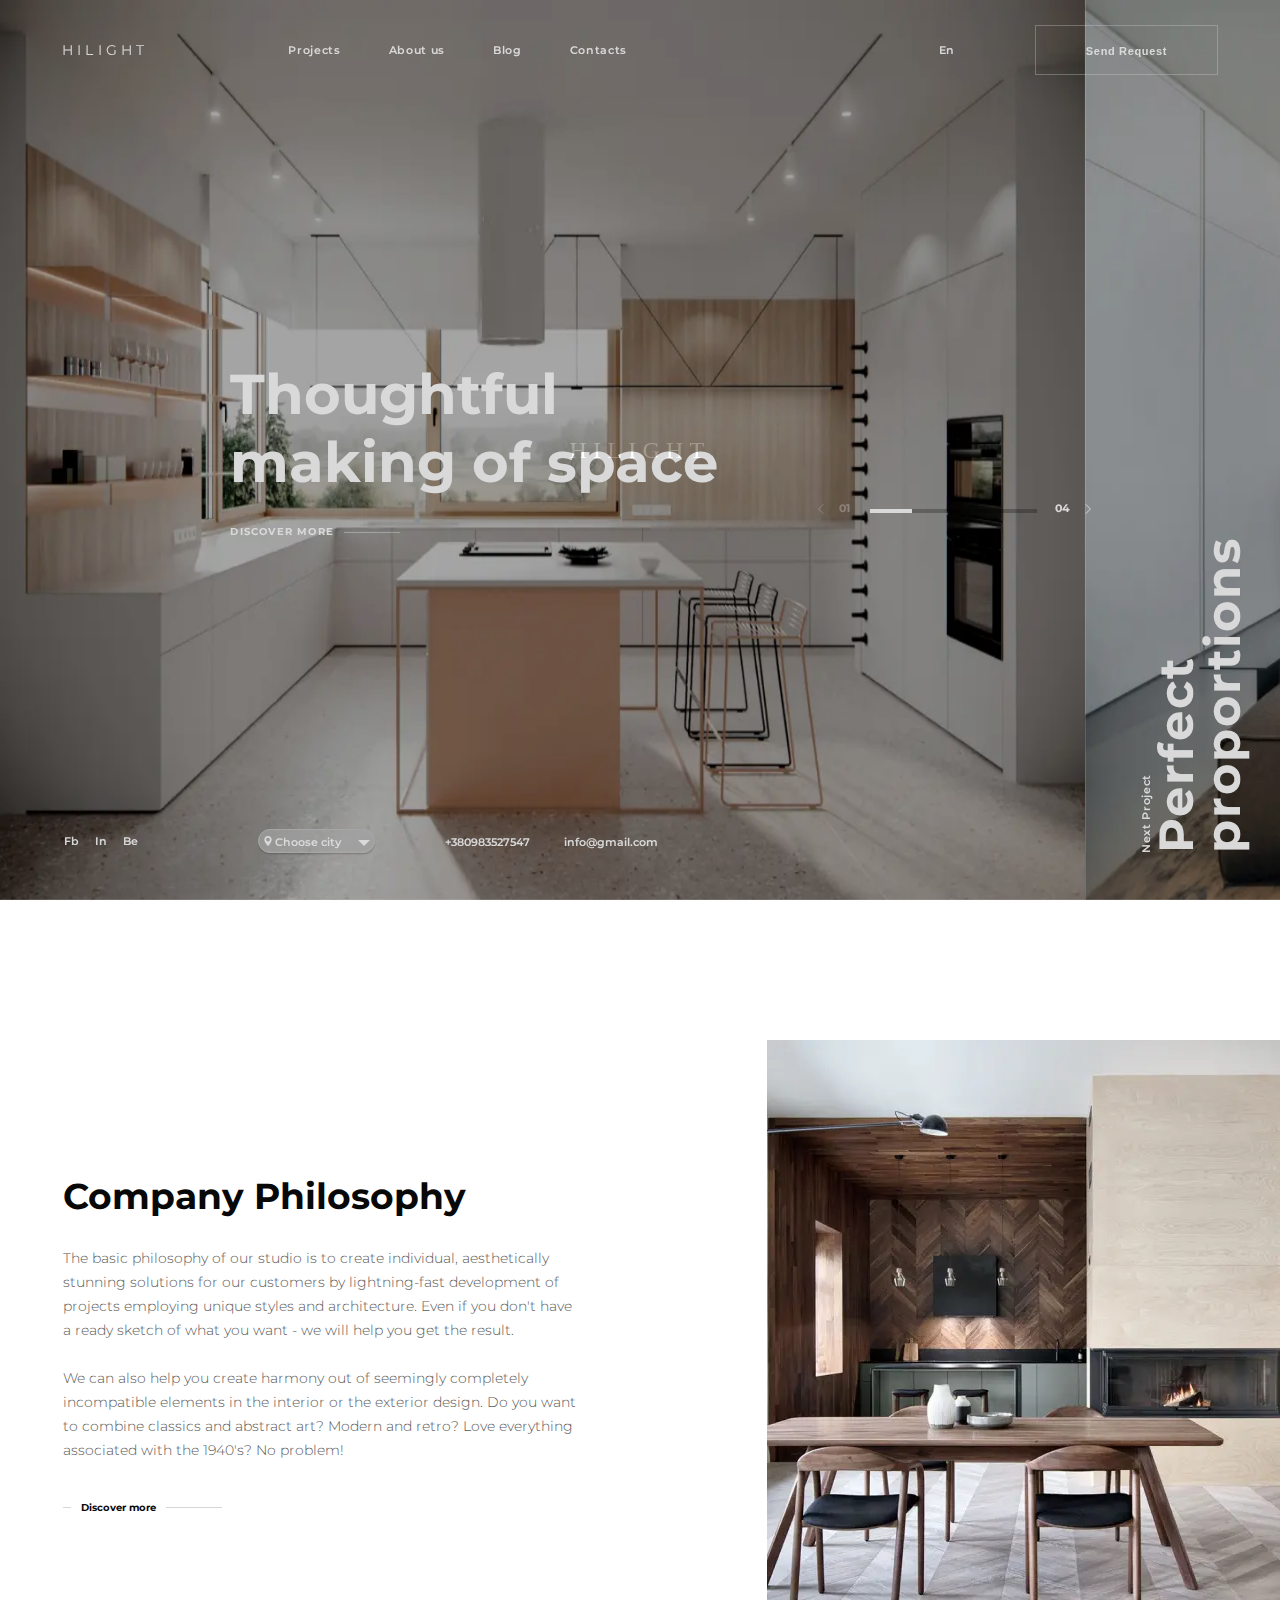
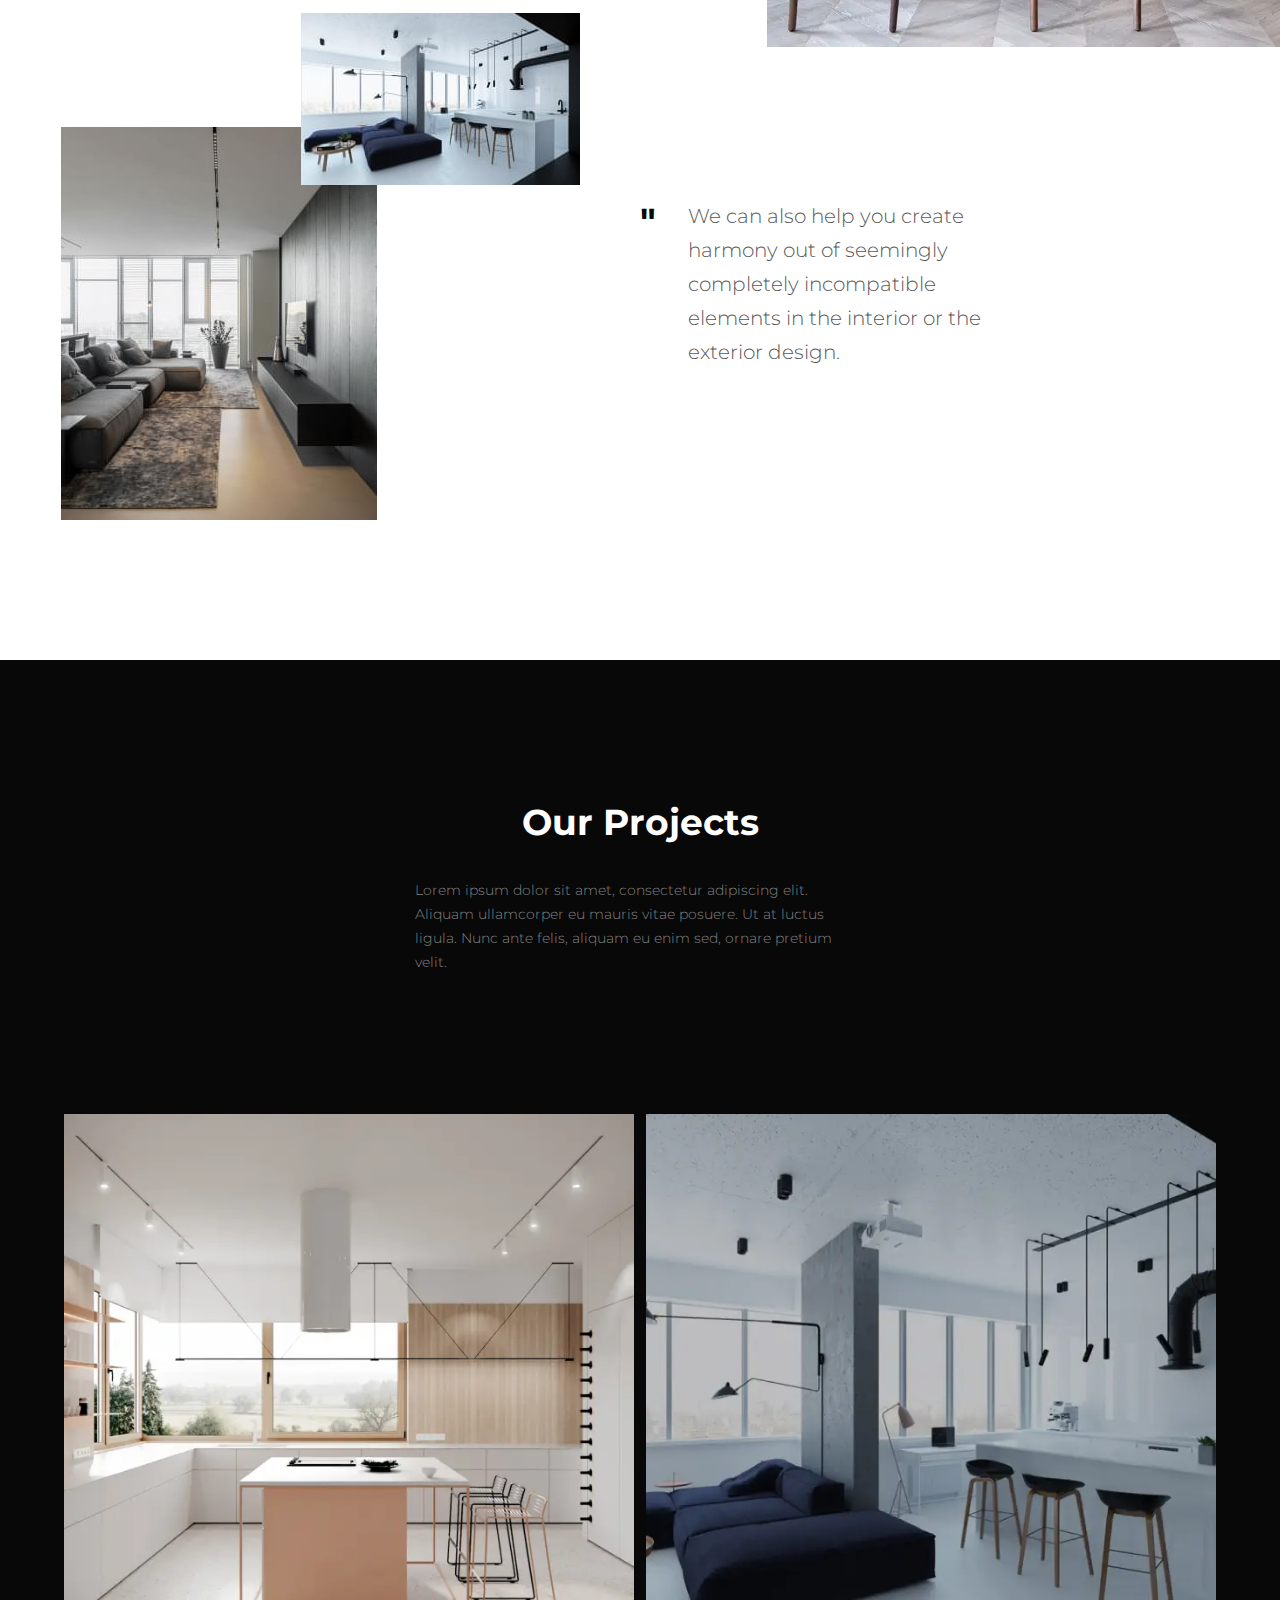
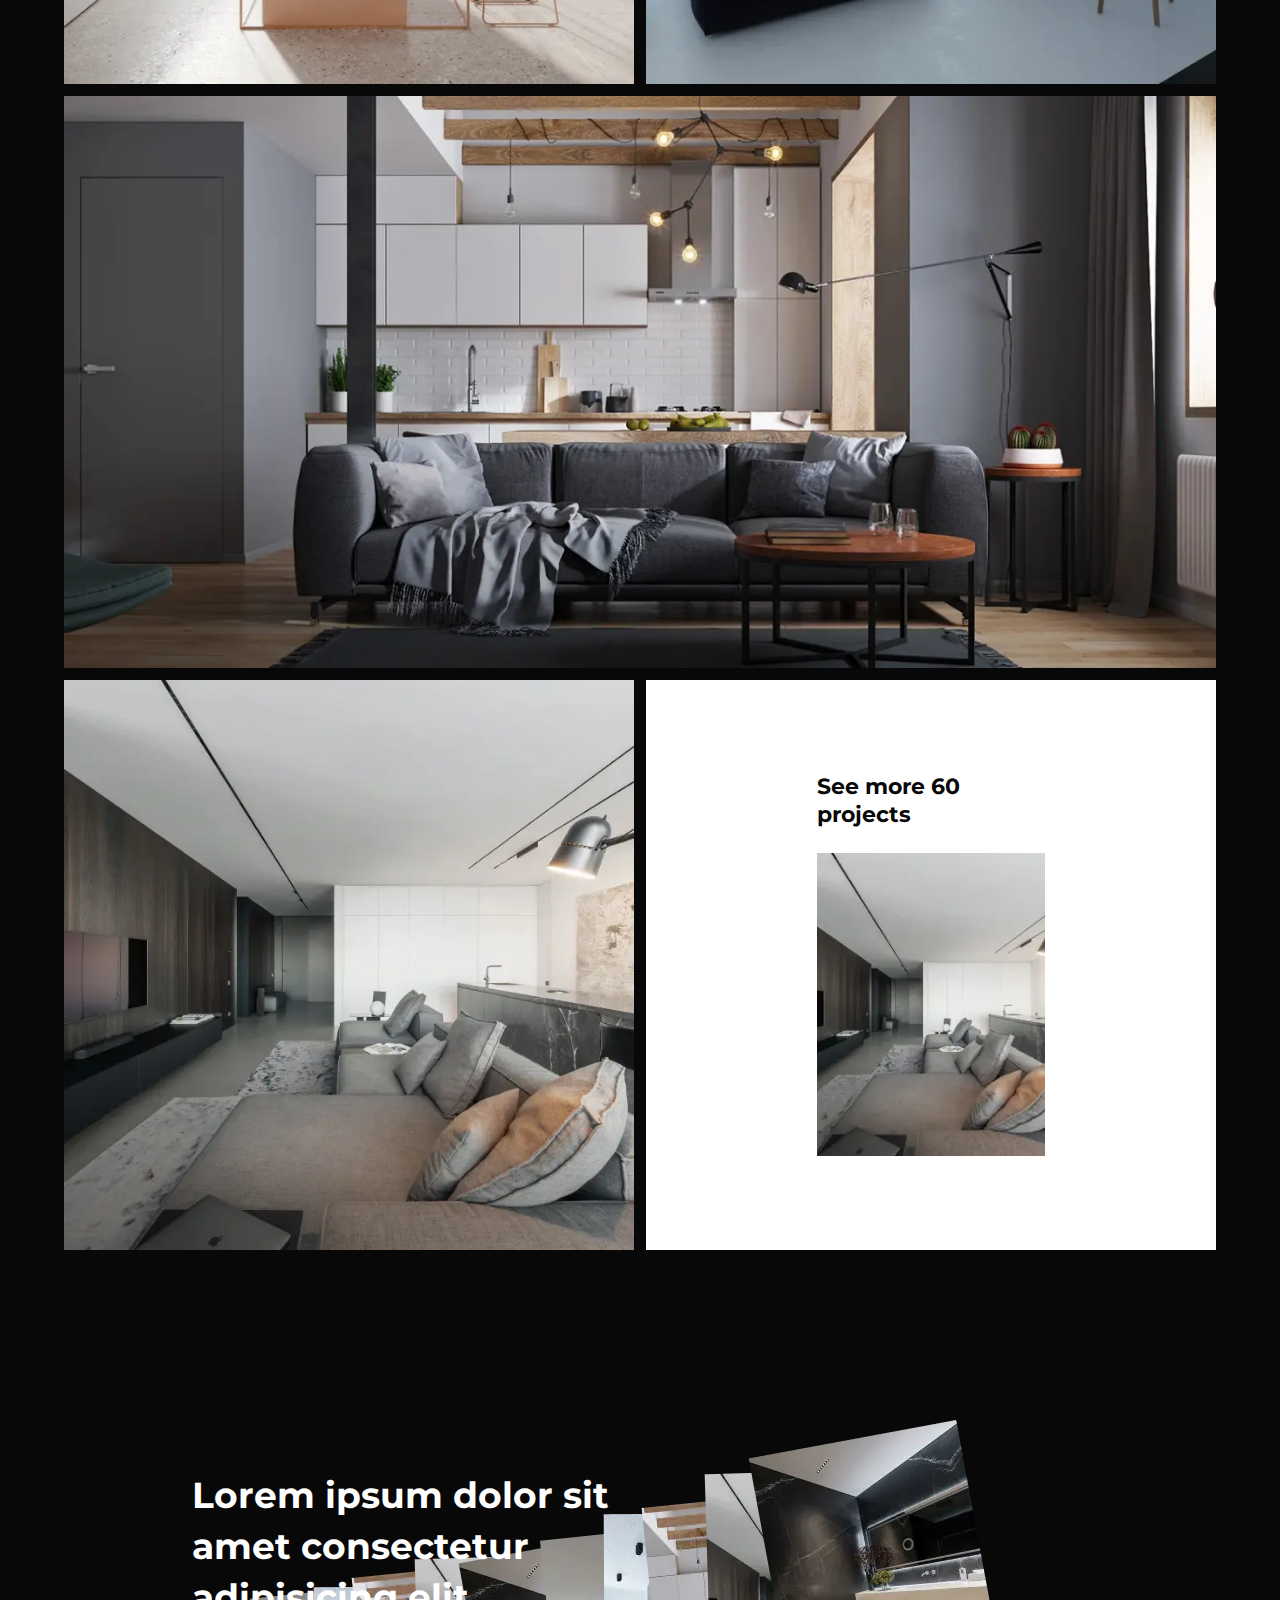
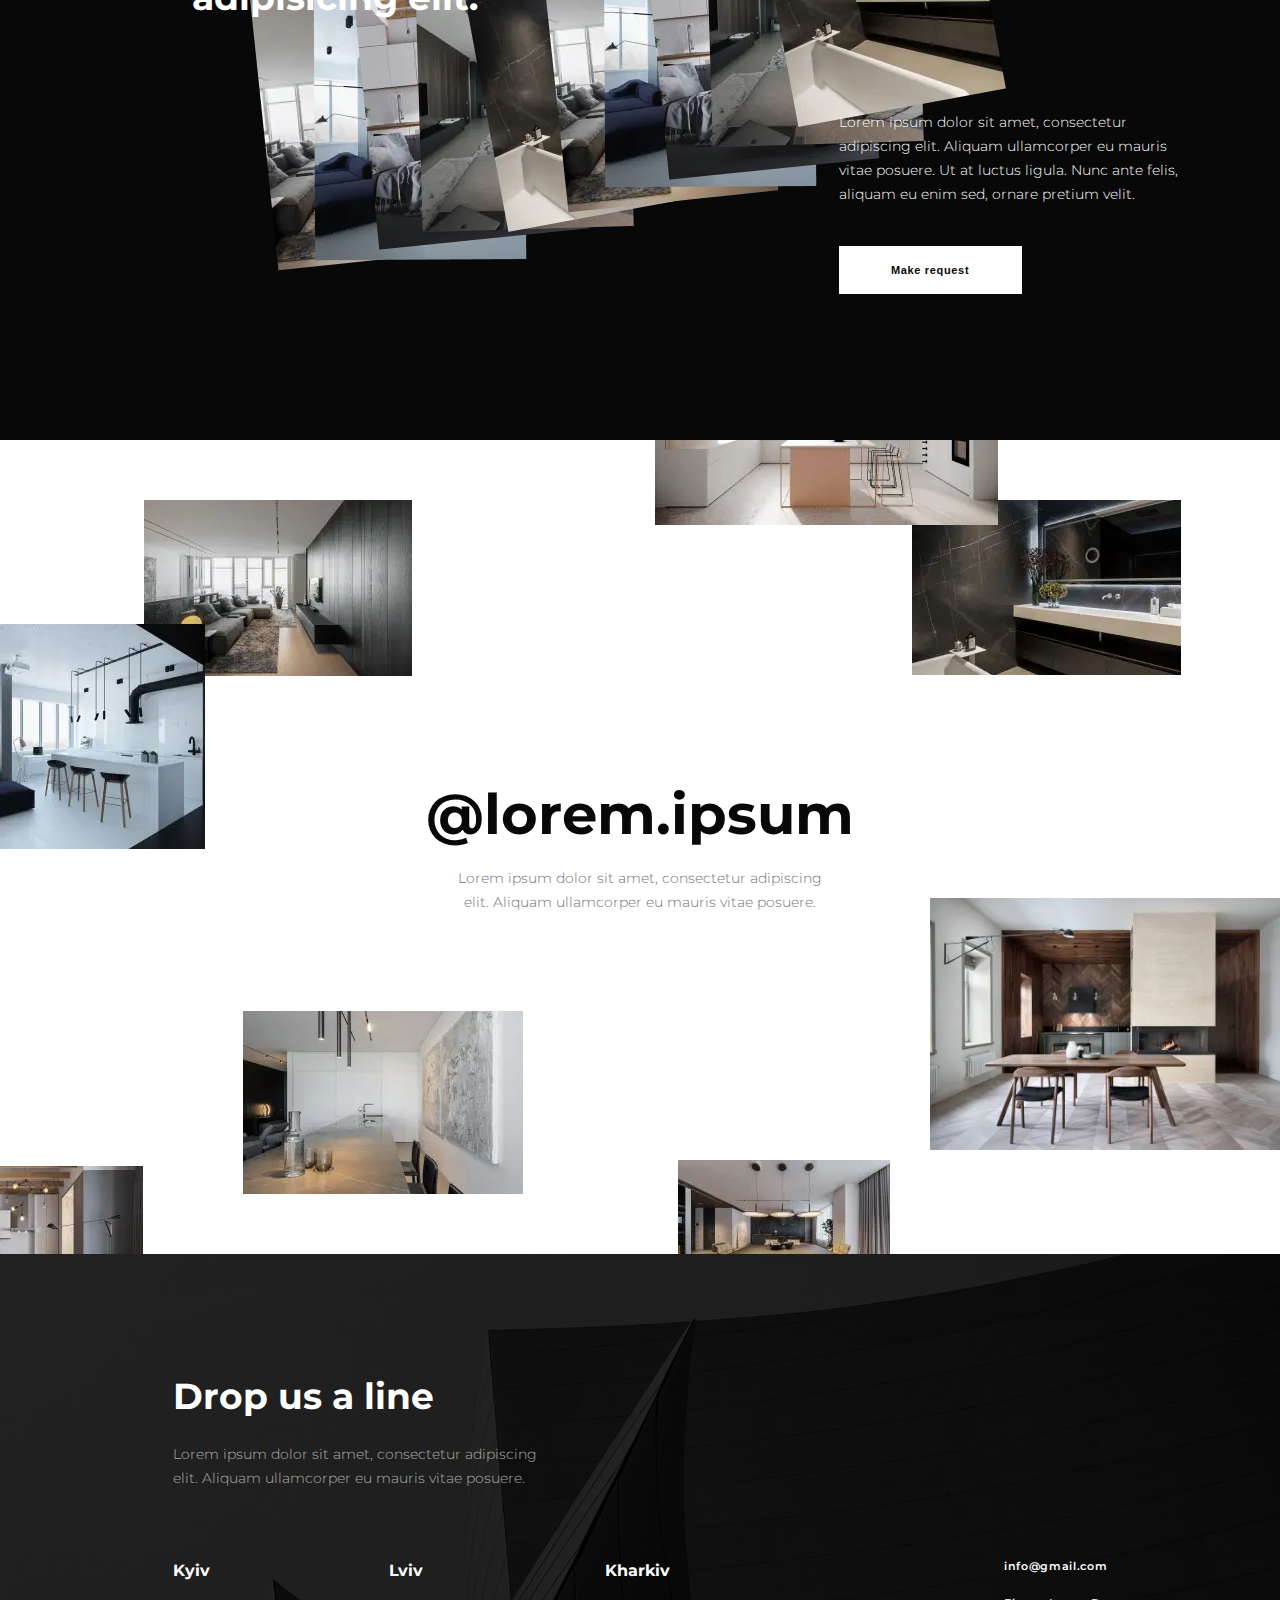
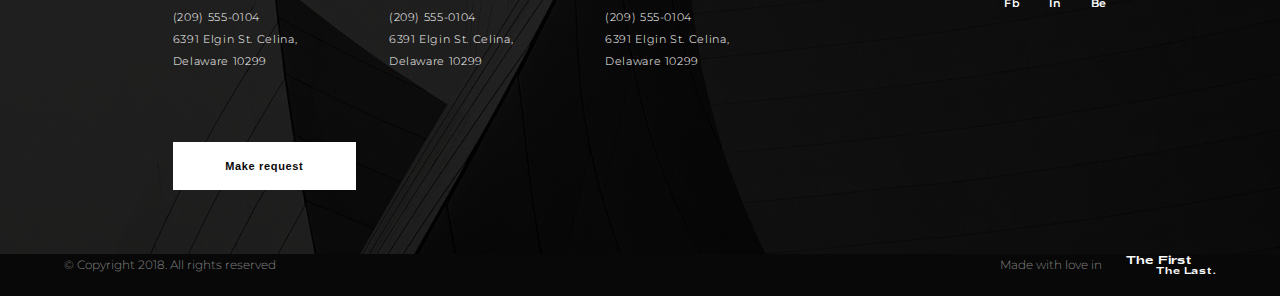
==== commit 1be7903c: "Update index.html" ====
--- a/index.html
+++ b/index.html
@@ -552,9 +552,9 @@
             </div>
         </div>
     </div>
-
+</div>
     <script src="https://code.jquery.com/jquery-3.4.1.js?_v=20221013134816"></script>
     <script src="js/app.min.js?_v=20221013134816"></script>
 </body>
 
-</html>+</html>
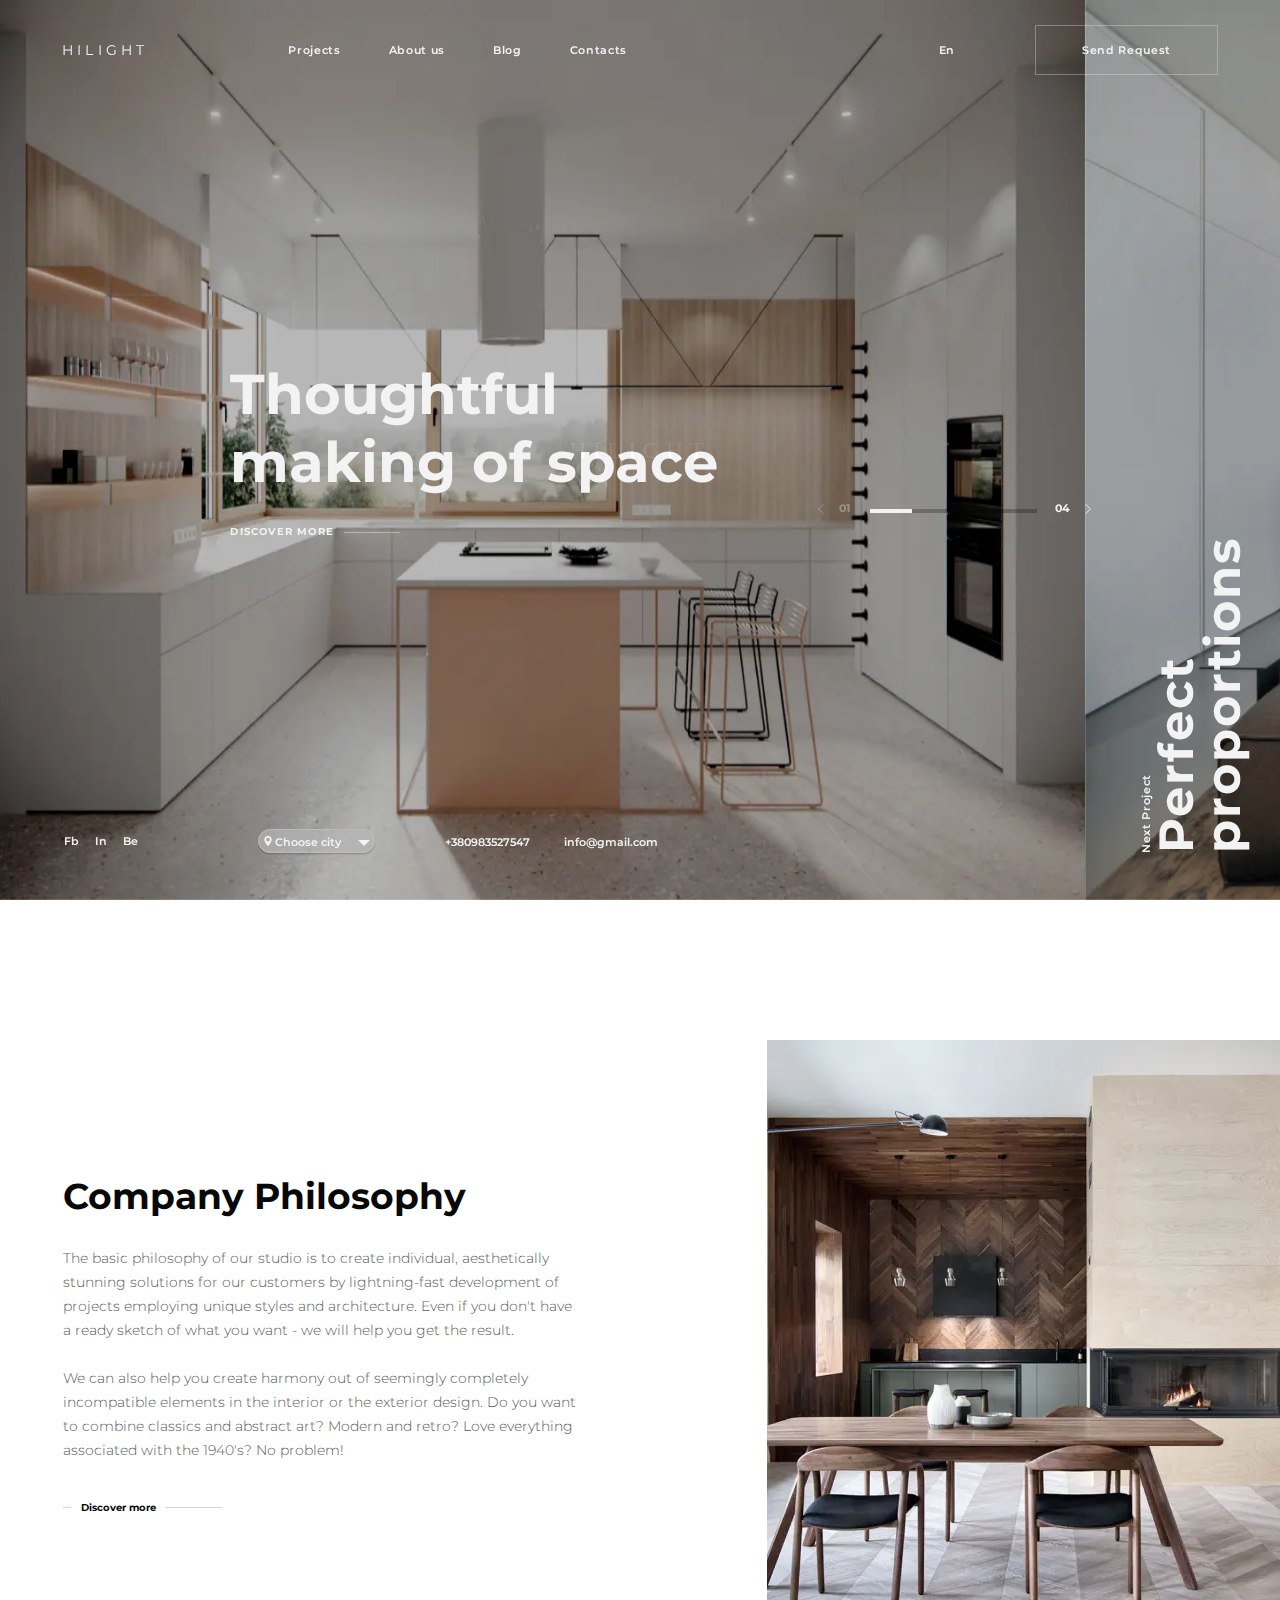
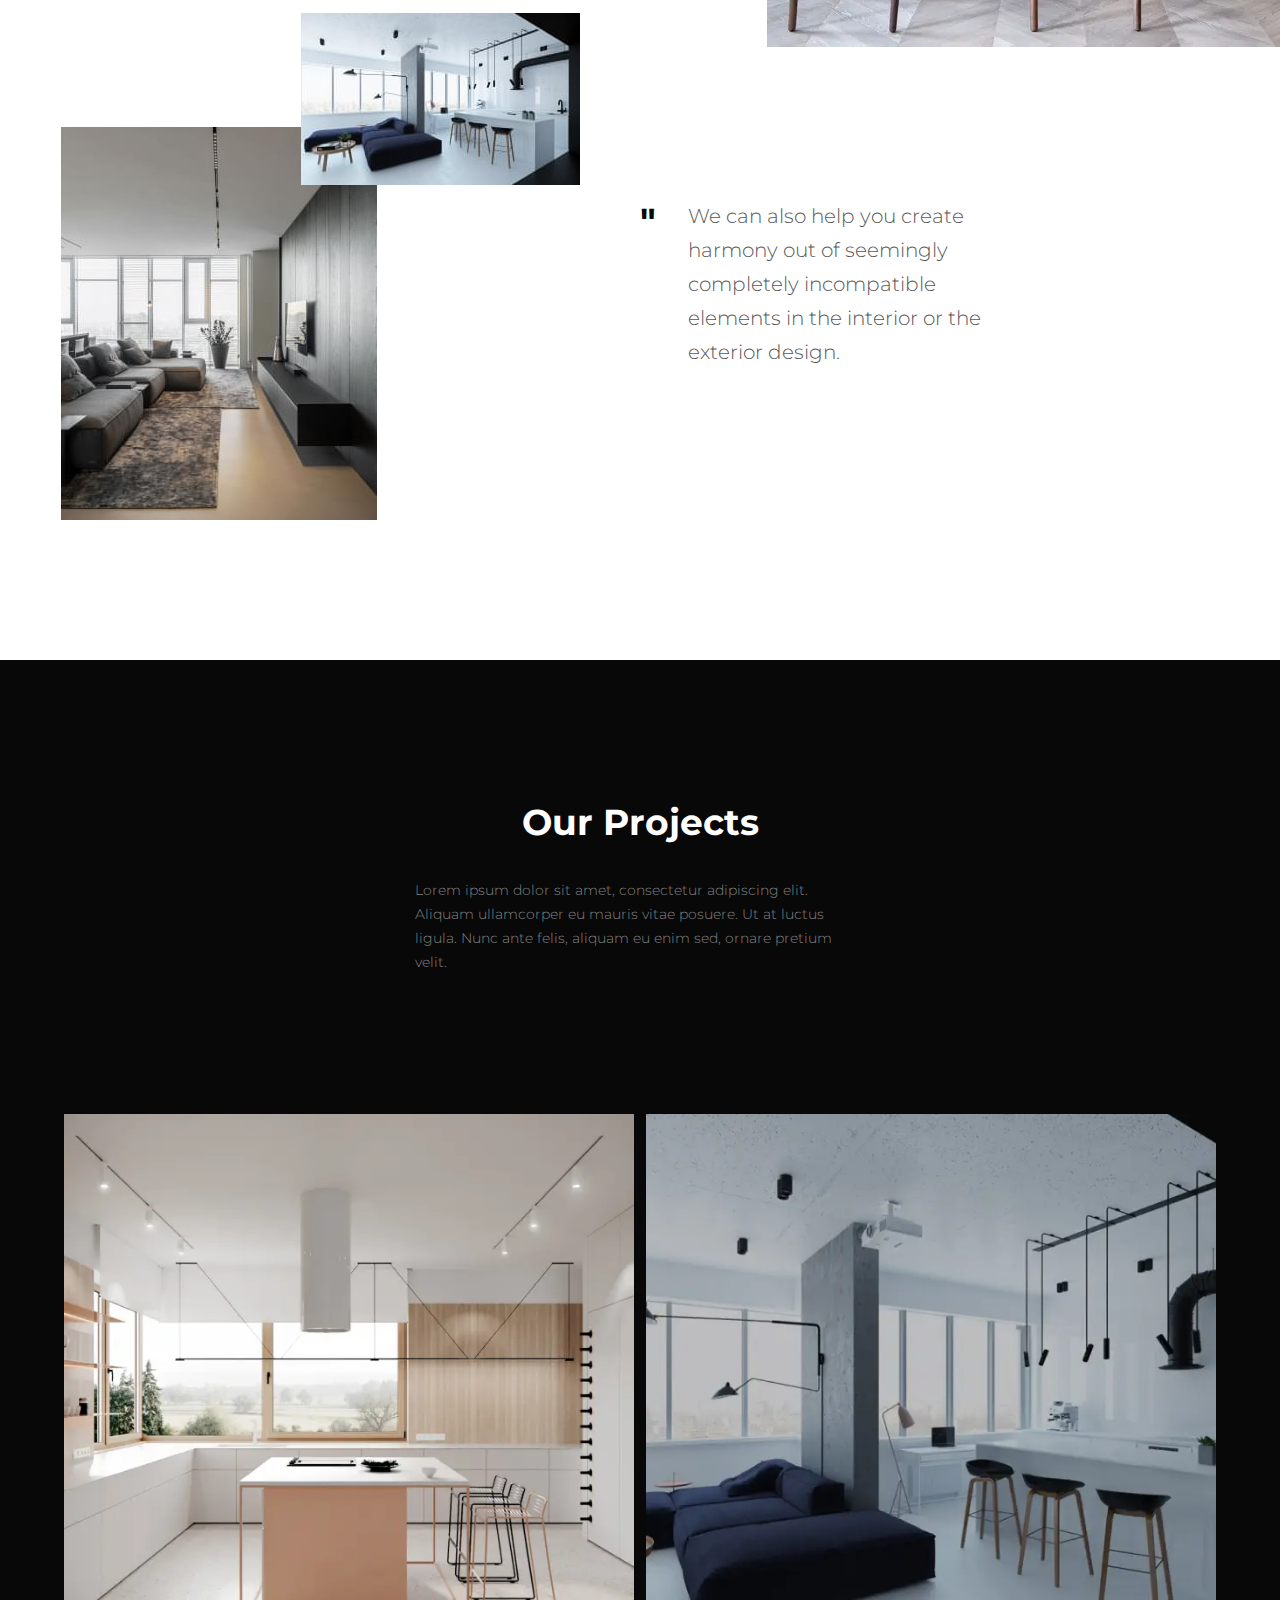
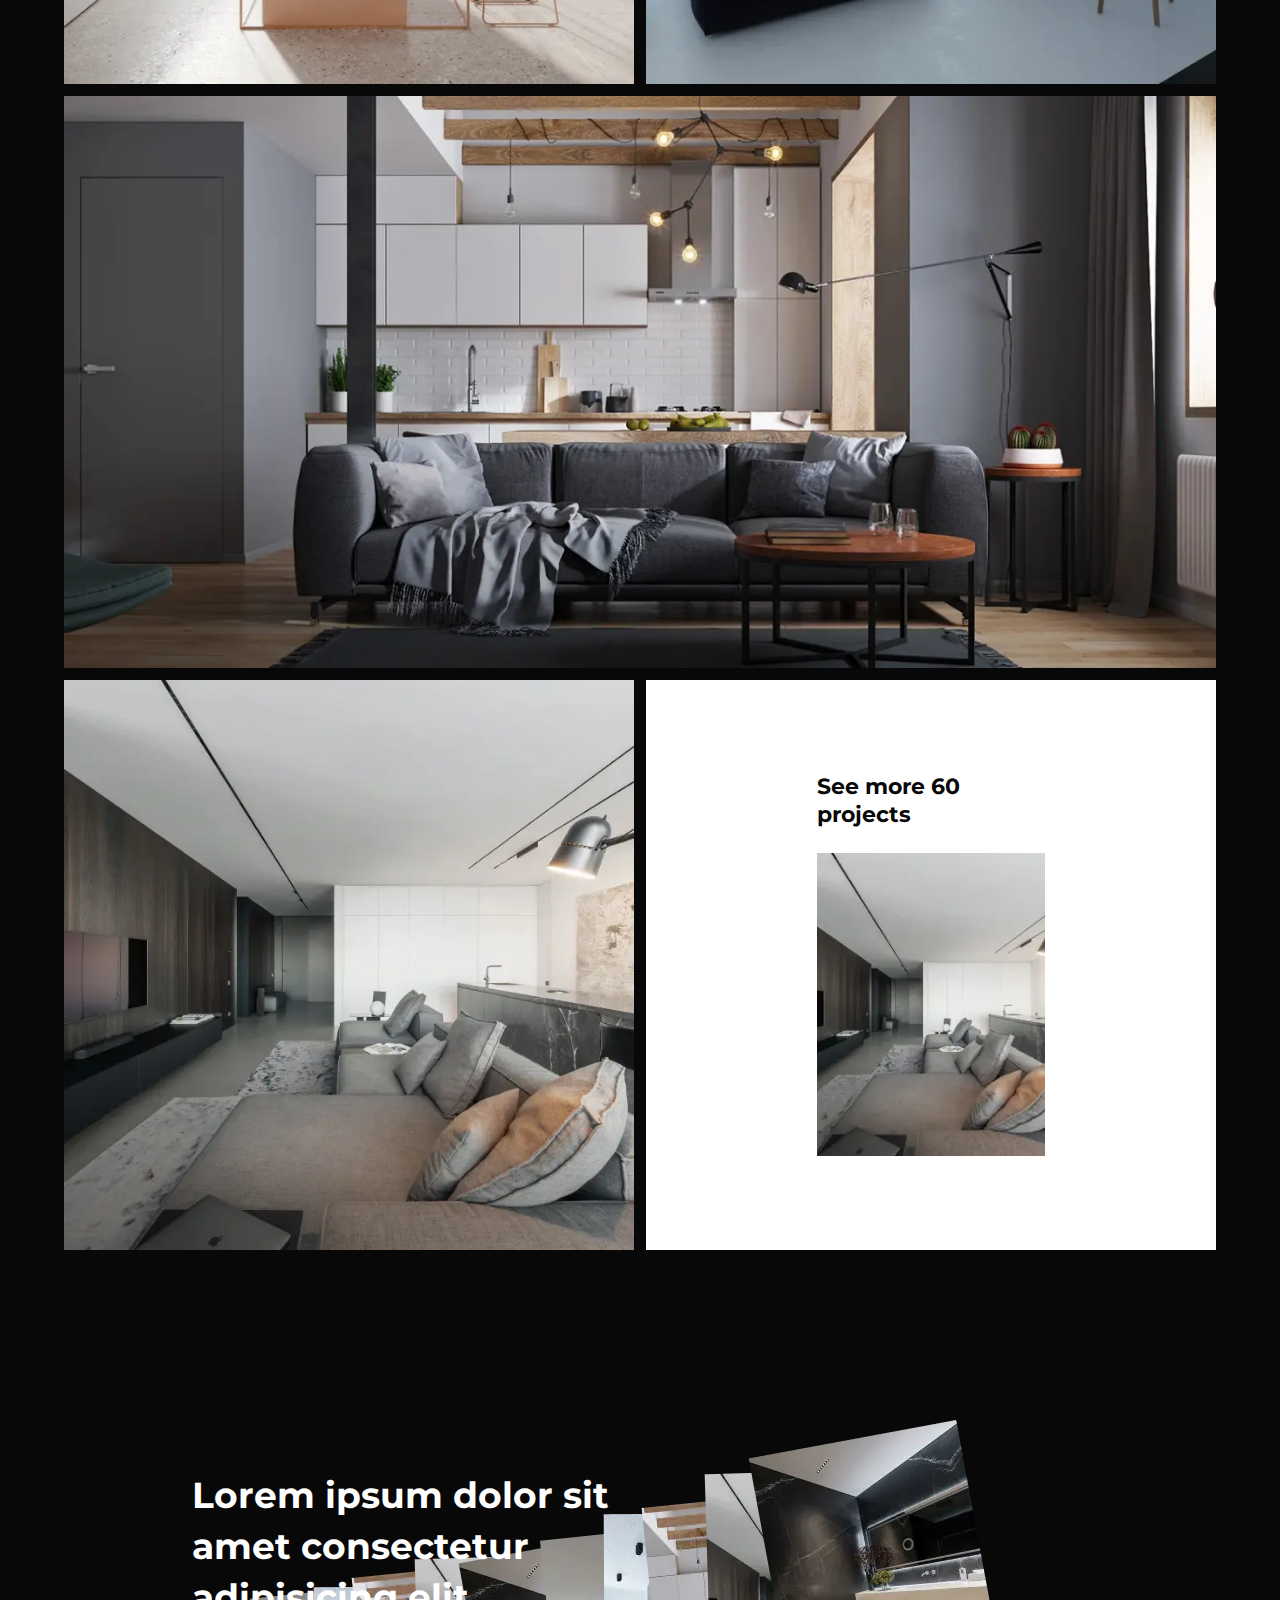
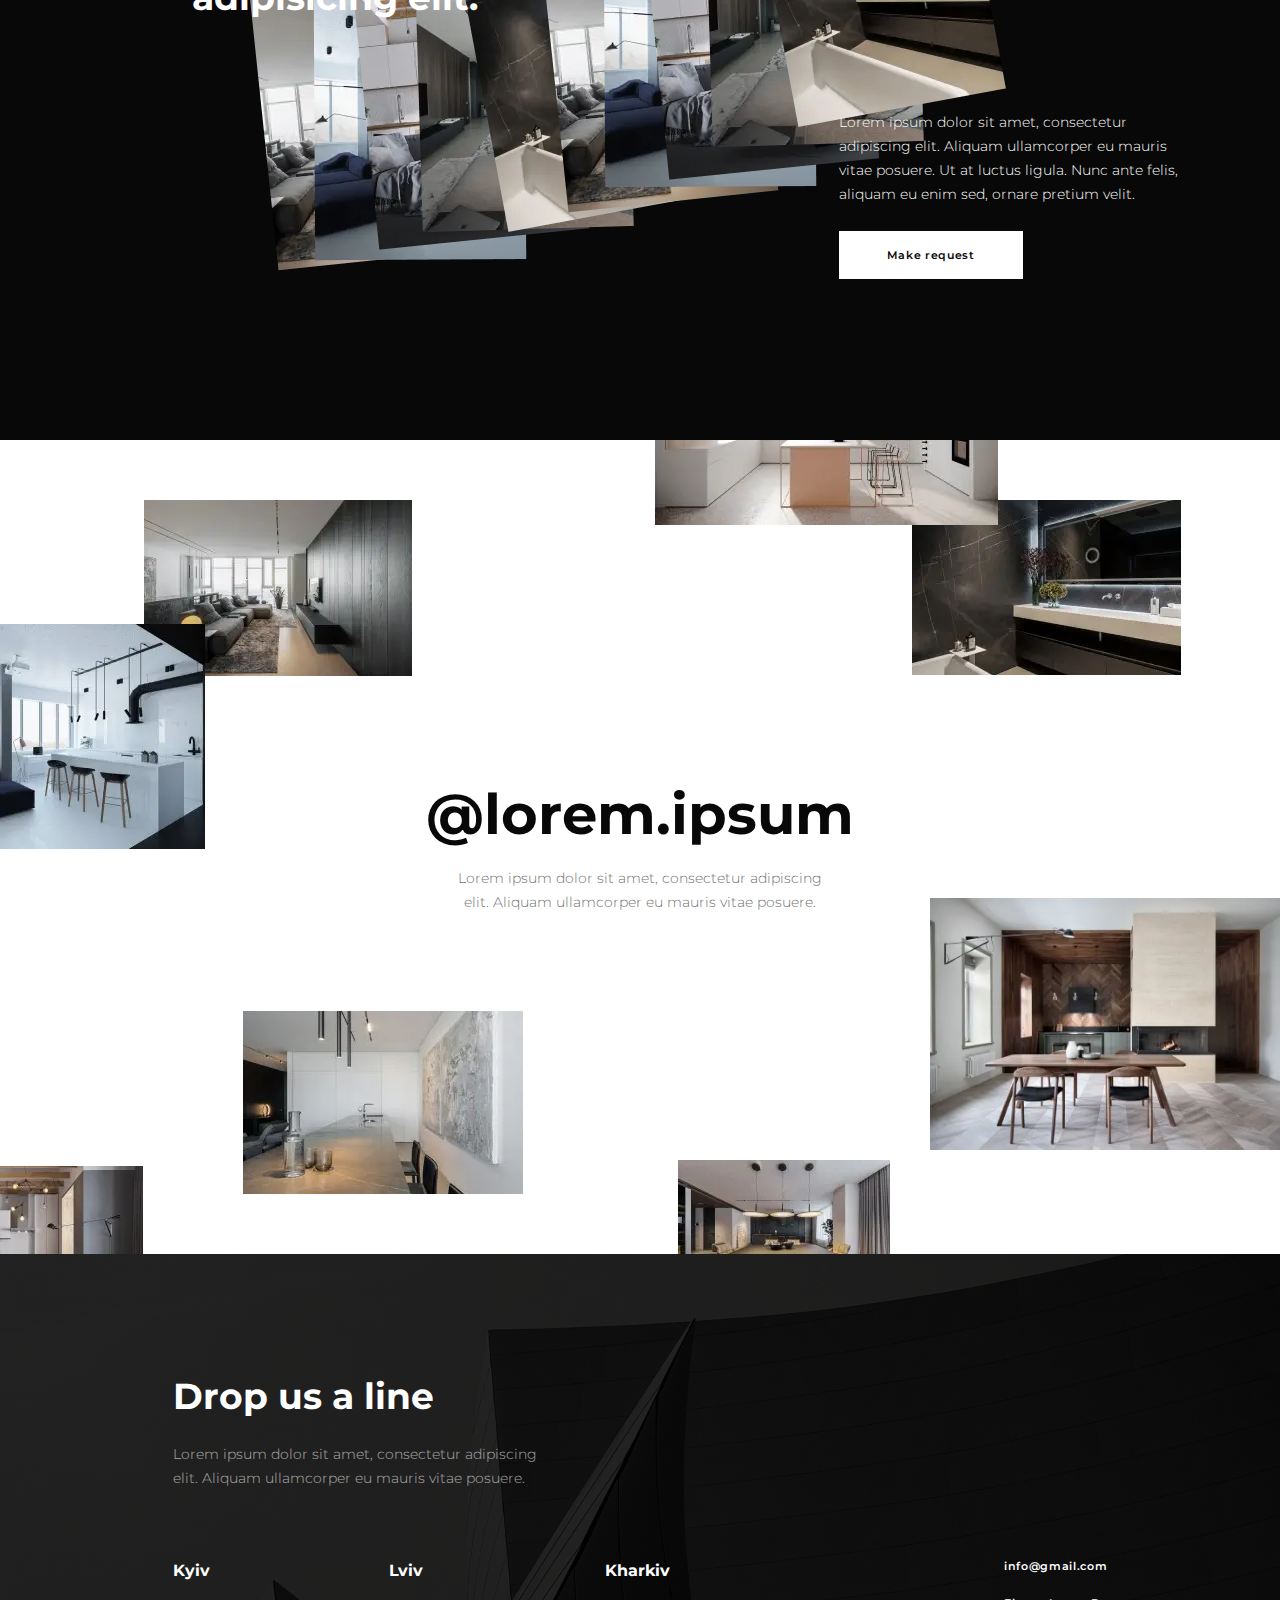
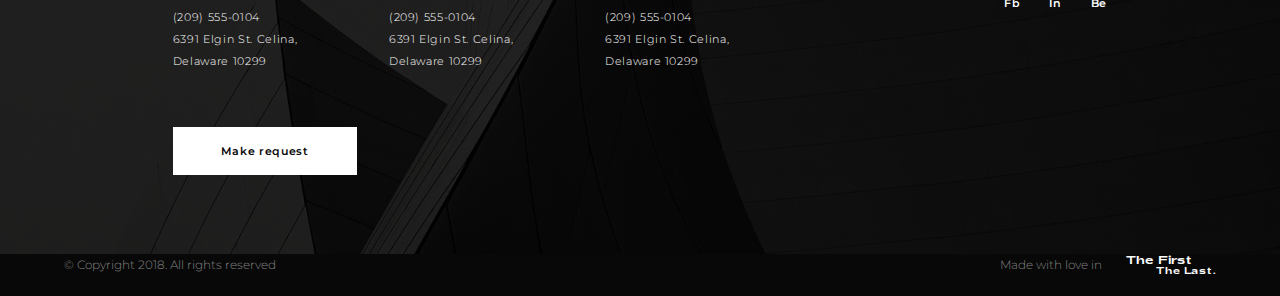
==== commit c8a3964c: "Add files via upload" ====
--- a/index.html
+++ b/index.html
@@ -4,12 +4,12 @@
     <meta charset="UTF-8">
     <meta http-equiv="X-UA-Compatible" content="IE=edge">
     <meta name="viewport" content="width=device-width, initial-scale=1.0">
-    <link rel="stylesheet" href="css/style.min.css?_v=20221013134816">
+    <link rel="stylesheet" href="css/style.min.css?_v=20221015104524">
     <title>Interior studio</title>
     <link rel="preconnect" href="https://fonts.googleapis.com">
     <link rel="preconnect" href="https://fonts.gstatic.com" crossorigin>
     <link
-        href="https://fonts.googleapis.com/css2?family=Montserrat:wght@100;200;300;400;500;600;700;800;900&display=swap&_v=20221013134816"
+        href="https://fonts.googleapis.com/css2?family=Montserrat:wght@100;200;300;400;500;600;700;800;900&display=swap&_v=20221015104524"
         rel="stylesheet">
 
 </head>
@@ -34,9 +34,8 @@
                 <li class="header__item"><a href="blog.html">Blog</a></li>
                 <li class="header__item"><a href="contact.html">Contacts</a></li>
             </ul>
-            <button class="header__button-menu ">
-                <a class="popup-link" href="#popup">Send Request </a>
-            </button>
+
+            <a class="header__button-menu popup-link" href="#popup">Send Request </a>
             <div class="mainblock1__info">
                 <a class="mainblock1__info-link1 mainblock1__info-link" href="">Fb</a>
                 <a class="mainblock1__info-link2 mainblock1__info-link" href="">In</a>
@@ -57,9 +56,7 @@
             </div>
         </div>
         <a href="" class="header__lang">En</a>
-        <button class="header__button ">
-            <a class="popup-link" href="#popup">Send Request </a>
-        </button>
+        <a class="header__button popup-link" href="#popup">Send Request </a>
     </div>
 </header>
         <main class="main ">
@@ -152,7 +149,8 @@
                                     everything associated with the 1940's?
                                     No problem!
                                 </p>
-                                <a href="" class="mainblock2__section1-text3"><span class="span1"></span>Discover more
+                                <a href="about.html" class="mainblock2__section1-text3"><span
+                                        class="span1"></span>Discover more
                                     <span class="span2"></span></a>
                             </div>
 
@@ -200,7 +198,8 @@
                             <div class="mainblock3__section-container">
                                 <div class="mainblock3__sec1">
                                     <div class="mainblock3__sec1-image">
-                                        <a href=""> <picture><source srcset="img/mainblock3__sec1.webp" type="image/webp"><img id="img" src="img/mainblock3__sec1.jpg" alt=""></picture> </a>
+                                        <a href="oneproject.html"> <picture><source srcset="img/mainblock3__sec1.webp" type="image/webp"><img id="img" src="img/mainblock3__sec1.jpg" alt=""></picture>
+                                        </a>
                                         <div class="mainblock3__sec1-hover1">
                                             <p>Warsaw &nbsp;&nbsp;&nbsp;&nbsp; 25.10.2020 &nbsp;&nbsp;&nbsp;&nbsp; 120
                                                 sq.m
@@ -217,7 +216,7 @@
                                 </div>
                                 <div class="mainblock3__sec2">
                                     <div class="mainblock3__sec2-image">
-                                        <a href=""> <picture><source srcset="img/mainblock3__sec2.webp" type="image/webp"><img src="img/mainblock3__sec2.jpg" alt=""></picture> </a>
+                                        <a href="oneproject.html"> <picture><source srcset="img/mainblock3__sec2.webp" type="image/webp"><img src="img/mainblock3__sec2.jpg" alt=""></picture> </a>
                                         <div class="mainblock3__sec2-hover1">
                                             <p>Lodz &nbsp;&nbsp;&nbsp;&nbsp; 16.10.2018 &nbsp;&nbsp;&nbsp;&nbsp; 80 sq.m
                                             </p>
@@ -233,7 +232,7 @@
                                 </div>
                                 <div class="mainblock3__sec3">
                                     <div class="mainblock3__sec3-image">
-                                        <a href=""> <picture><source srcset="img/mainblock3__sec3.webp" type="image/webp"><img src="img/mainblock3__sec3.jpg" alt=""></picture> </a>
+                                        <a href="oneproject.html"> <picture><source srcset="img/mainblock3__sec3.webp" type="image/webp"><img src="img/mainblock3__sec3.jpg" alt=""></picture> </a>
                                         <div class="mainblock3__sec3-hover1">
                                             <p>Berlin &nbsp;&nbsp;&nbsp;&nbsp; 25.10.2022 &nbsp;&nbsp;&nbsp;&nbsp; 200
                                                 sq.m
@@ -250,7 +249,7 @@
                                 </div>
                                 <div class="mainblock3__sec4">
                                     <div class="mainblock3__sec4-image">
-                                        <a href=""> <picture><source srcset="img/mainblock3__sec4.webp" type="image/webp"><img src="img/mainblock3__sec4.jpg" alt=""></picture> </a>
+                                        <a href="oneproject.html"> <picture><source srcset="img/mainblock3__sec4.webp" type="image/webp"><img src="img/mainblock3__sec4.jpg" alt=""></picture> </a>
                                         <div class="mainblock3__sec4-hover1">
                                             <p>Madrid &nbsp;&nbsp;&nbsp;&nbsp; 28.09.2022 &nbsp;&nbsp;&nbsp;&nbsp; 100
                                                 sq.m
@@ -267,7 +266,7 @@
                                 </div>
                                 <div class="mainblock3__sec6">
                                     <div class="mainblock3__sec6-image">
-                                        <a href=""> <picture><source srcset="img/mainblock3__sec6.webp" type="image/webp"><img src="img/mainblock3__sec6.jpg" alt=""></picture> </a>
+                                        <a href="oneproject.html"> <picture><source srcset="img/mainblock3__sec6.webp" type="image/webp"><img src="img/mainblock3__sec6.jpg" alt=""></picture> </a>
                                         <div class="mainblock3__sec6-hover1">
                                             <p>Dublin &nbsp;&nbsp;&nbsp;&nbsp; 28.09.2022 &nbsp;&nbsp;&nbsp;&nbsp; 100
                                                 sq.m
@@ -285,7 +284,7 @@
                                 <div class="mainblock3__sec5">
                                     <div class="mainblock3__sec5-image">
                                         <p class="mainblock3__sec5-text">See more 60 projects</p>
-                                        <a href=""> <picture><source srcset="img/mainblock3__sec5.webp" type="image/webp"><img src="img/mainblock3__sec5.jpg" alt=""></picture> </a>
+                                        <a href="projects.html"> <picture><source srcset="img/mainblock3__sec5.webp" type="image/webp"><img src="img/mainblock3__sec5.jpg" alt=""></picture> </a>
                                     </div>
                                 </div>
                             </div>
@@ -315,9 +314,7 @@
                 mauris vitae posuere. Ut
                 at luctus
                 ligula. Nunc ante felis, aliquam eu enim sed, ornare pretium velit.</p>
-            <button class="repeat1__button">
-                <a href="" class="repeat1__link">Make request</a>
-            </button>
+            <a href="#popup" class="repeat1__link popup-link">Make request</a>
         </div>
     </div>
 </div>
@@ -382,9 +379,7 @@
 
             </div>
             <div class="contact__sec5">
-                <button class="contact__button">
-                    <a href="">Make request</a>
-                </button>
+                <a href="#popup" class="contact__button popup-link">Make request</a>
             </div>
         </div>
     </div>
@@ -414,7 +409,7 @@
                     mauris vitae posuere.
                     Ut at luctus
                     ligula. Nunc ante felis, aliquam eu enim sed, ornare pretium velit.</p>
-                <button class="popup__button"> <a class="popup-link" href="#popup">Send again</a></button>
+                <a class="popup__button popup-link" href="#popup">Send again</a>
 
             </div>
 
@@ -534,7 +529,7 @@
                                 </div>
                             </div>
                             <div class="popup__button">
-                                <button> <a class="popup__font1 popup-link" href="#popup2">Send Request</a></button>
+                                <a class="popup-link popup__font1" href="#popup2">Send Request</a>
                             </div>
                         </div>
                         <div class="popup__text2">
@@ -553,8 +548,9 @@
         </div>
     </div>
 </div>
-    <script src="https://code.jquery.com/jquery-3.4.1.js?_v=20221013134816"></script>
-    <script src="js/app.min.js?_v=20221013134816"></script>
+
+    <script src="https://code.jquery.com/jquery-3.4.1.js?_v=20221015104524"></script>
+    <script src="js/app.min.js?_v=20221015104524"></script>
 </body>
 
-</html>
+</html>--- a/css/style.min.css
+++ b/css/style.min.css
@@ -1 +1 @@
-@font-face{font-family:swiper-icons;src:url('data:application/font-woff;charset=utf-8;base64, [base64]//wADZ2x5ZgAAAywAAADMAAAD2MHtryVoZWFkAAABbAAAADAAAAA2E2+eoWhoZWEAAAGcAAAAHwAAACQC9gDzaG10eAAAAigAAAAZAAAArgJkABFsb2NhAAAC0AAAAFoAAABaFQAUGG1heHAAAAG8AAAAHwAAACAAcABAbmFtZQAAA/gAAAE5AAACXvFdBwlwb3N0AAAFNAAAAGIAAACE5s74hXjaY2BkYGAAYpf5Hu/j+W2+MnAzMYDAzaX6QjD6/4//Bxj5GA8AuRwMYGkAPywL13jaY2BkYGA88P8Agx4j+/8fQDYfA1AEBWgDAIB2BOoAeNpjYGRgYNBh4GdgYgABEMnIABJzYNADCQAACWgAsQB42mNgYfzCOIGBlYGB0YcxjYGBwR1Kf2WQZGhhYGBiYGVmgAFGBiQQkOaawtDAoMBQxXjg/wEGPcYDDA4wNUA2CCgwsAAAO4EL6gAAeNpj2M0gyAACqxgGNWBkZ2D4/wMA+xkDdgAAAHjaY2BgYGaAYBkGRgYQiAHyGMF8FgYHIM3DwMHABGQrMOgyWDLEM1T9/w8UBfEMgLzE////P/5//f/V/xv+r4eaAAeMbAxwIUYmIMHEgKYAYjUcsDAwsLKxc3BycfPw8jEQA/[base64]/uznmfPFBNODM2K7MTQ45YEAZqGP81AmGGcF3iPqOop0r1SPTaTbVkfUe4HXj97wYE+yNwWYxwWu4v1ugWHgo3S1XdZEVqWM7ET0cfnLGxWfkgR42o2PvWrDMBSFj/IHLaF0zKjRgdiVMwScNRAoWUoH78Y2icB/yIY09An6AH2Bdu/UB+yxopYshQiEvnvu0dURgDt8QeC8PDw7Fpji3fEA4z/PEJ6YOB5hKh4dj3EvXhxPqH/SKUY3rJ7srZ4FZnh1PMAtPhwP6fl2PMJMPDgeQ4rY8YT6Gzao0eAEA409DuggmTnFnOcSCiEiLMgxCiTI6Cq5DZUd3Qmp10vO0LaLTd2cjN4fOumlc7lUYbSQcZFkutRG7g6JKZKy0RmdLY680CDnEJ+UMkpFFe1RN7nxdVpXrC4aTtnaurOnYercZg2YVmLN/d/gczfEimrE/fs/bOuq29Zmn8tloORaXgZgGa78yO9/cnXm2BpaGvq25Dv9S4E9+5SIc9PqupJKhYFSSl47+Qcr1mYNAAAAeNptw0cKwkAAAMDZJA8Q7OUJvkLsPfZ6zFVERPy8qHh2YER+3i/BP83vIBLLySsoKimrqKqpa2hp6+jq6RsYGhmbmJqZSy0sraxtbO3sHRydnEMU4uR6yx7JJXveP7WrDycAAAAAAAH//wACeNpjYGRgYOABYhkgZgJCZgZNBkYGLQZtIJsFLMYAAAw3ALgAeNolizEKgDAQBCchRbC2sFER0YD6qVQiBCv/H9ezGI6Z5XBAw8CBK/m5iQQVauVbXLnOrMZv2oLdKFa8Pjuru2hJzGabmOSLzNMzvutpB3N42mNgZGBg4GKQYzBhYMxJLMlj4GBgAYow/P/PAJJhLM6sSoWKfWCAAwDAjgbRAAB42mNgYGBkAIIbCZo5IPrmUn0hGA0AO8EFTQAA');font-weight:400;font-style:normal}:root{--swiper-theme-color:#007aff}.swiper{margin-left:auto;margin-right:auto;position:relative;overflow:hidden;list-style:none;padding:0;z-index:1}.swiper-vertical>.swiper-wrapper{flex-direction:column}.swiper-wrapper{position:relative;width:100%;height:100%;z-index:1;display:flex;transition-property:transform;box-sizing:content-box}.swiper-android .swiper-slide,.swiper-wrapper{transform:translate3d(0,0,0)}.swiper-pointer-events{touch-action:pan-y}.swiper-pointer-events.swiper-vertical{touch-action:pan-x}.swiper-slide{flex-shrink:0;width:100%;height:100%;position:relative;transition-property:transform}.swiper-slide-invisible-blank{visibility:hidden}.swiper-autoheight,.swiper-autoheight .swiper-slide{height:auto}.swiper-autoheight .swiper-wrapper{align-items:flex-start;transition-property:transform,height}.swiper-backface-hidden .swiper-slide{transform:translateZ(0);-webkit-backface-visibility:hidden;backface-visibility:hidden}.swiper-3d,.swiper-3d.swiper-css-mode .swiper-wrapper{perspective:1200px}.swiper-3d .swiper-cube-shadow,.swiper-3d .swiper-slide,.swiper-3d .swiper-slide-shadow,.swiper-3d .swiper-slide-shadow-bottom,.swiper-3d .swiper-slide-shadow-left,.swiper-3d .swiper-slide-shadow-right,.swiper-3d .swiper-slide-shadow-top,.swiper-3d .swiper-wrapper{transform-style:preserve-3d}.swiper-3d .swiper-slide-shadow,.swiper-3d .swiper-slide-shadow-bottom,.swiper-3d .swiper-slide-shadow-left,.swiper-3d .swiper-slide-shadow-right,.swiper-3d .swiper-slide-shadow-top{position:absolute;left:0;top:0;width:100%;height:100%;pointer-events:none;z-index:10}.swiper-3d .swiper-slide-shadow{background:rgba(0,0,0,.15)}.swiper-3d .swiper-slide-shadow-left{background-image:linear-gradient(to left,rgba(0,0,0,.5),rgba(0,0,0,0))}.swiper-3d .swiper-slide-shadow-right{background-image:linear-gradient(to right,rgba(0,0,0,.5),rgba(0,0,0,0))}.swiper-3d .swiper-slide-shadow-top{background-image:linear-gradient(to top,rgba(0,0,0,.5),rgba(0,0,0,0))}.swiper-3d .swiper-slide-shadow-bottom{background-image:linear-gradient(to bottom,rgba(0,0,0,.5),rgba(0,0,0,0))}.swiper-css-mode>.swiper-wrapper{overflow:auto;scrollbar-width:none;-ms-overflow-style:none}.swiper-css-mode>.swiper-wrapper::-webkit-scrollbar{display:none}.swiper-css-mode>.swiper-wrapper>.swiper-slide{scroll-snap-align:start start}.swiper-horizontal.swiper-css-mode>.swiper-wrapper{scroll-snap-type:x mandatory}.swiper-vertical.swiper-css-mode>.swiper-wrapper{scroll-snap-type:y mandatory}.swiper-centered>.swiper-wrapper::before{content:'';flex-shrink:0;order:9999}.swiper-centered.swiper-horizontal>.swiper-wrapper>.swiper-slide:first-child{margin-inline-start:var(--swiper-centered-offset-before)}.swiper-centered.swiper-horizontal>.swiper-wrapper::before{height:100%;min-height:1px;width:var(--swiper-centered-offset-after)}.swiper-centered.swiper-vertical>.swiper-wrapper>.swiper-slide:first-child{margin-block-start:var(--swiper-centered-offset-before)}.swiper-centered.swiper-vertical>.swiper-wrapper::before{width:100%;min-width:1px;height:var(--swiper-centered-offset-after)}.swiper-centered>.swiper-wrapper>.swiper-slide{scroll-snap-align:center center}.swiper-virtual .swiper-slide{-webkit-backface-visibility:hidden;transform:translateZ(0)}.swiper-virtual.swiper-css-mode .swiper-wrapper::after{content:'';position:absolute;left:0;top:0;pointer-events:none}.swiper-virtual.swiper-css-mode.swiper-horizontal .swiper-wrapper::after{height:1px;width:var(--swiper-virtual-size)}.swiper-virtual.swiper-css-mode.swiper-vertical .swiper-wrapper::after{width:1px;height:var(--swiper-virtual-size)}:root{--swiper-navigation-size:44px}.swiper-button-next,.swiper-button-prev{position:absolute;top:50%;width:calc(var(--swiper-navigation-size)/ 44 * 27);height:var(--swiper-navigation-size);margin-top:calc(0px - (var(--swiper-navigation-size)/ 2));z-index:10;cursor:pointer;display:flex;align-items:center;justify-content:center;color:var(--swiper-navigation-color,var(--swiper-theme-color))}.swiper-button-next.swiper-button-disabled,.swiper-button-prev.swiper-button-disabled{opacity:.35;cursor:auto;pointer-events:none}.swiper-button-next.swiper-button-hidden,.swiper-button-prev.swiper-button-hidden{opacity:0;cursor:auto;pointer-events:none}.swiper-navigation-disabled .swiper-button-next,.swiper-navigation-disabled .swiper-button-prev{display:none!important}.swiper-button-next:after,.swiper-button-prev:after{font-family:swiper-icons;font-size:var(--swiper-navigation-size);text-transform:none!important;letter-spacing:0;font-variant:initial;line-height:1}.swiper-button-prev,.swiper-rtl .swiper-button-next{left:10px;right:auto}.swiper-button-prev:after,.swiper-rtl .swiper-button-next:after{content:'prev'}.swiper-button-next,.swiper-rtl .swiper-button-prev{right:10px;left:auto}.swiper-button-next:after,.swiper-rtl .swiper-button-prev:after{content:'next'}.swiper-button-lock{display:none}.swiper-pagination{position:absolute;text-align:center;transition:.3s opacity;transform:translate3d(0,0,0);z-index:10}.swiper-pagination.swiper-pagination-hidden{opacity:0}.swiper-pagination-disabled>.swiper-pagination,.swiper-pagination.swiper-pagination-disabled{display:none!important}.swiper-horizontal>.swiper-pagination-bullets,.swiper-pagination-bullets.swiper-pagination-horizontal,.swiper-pagination-custom,.swiper-pagination-fraction{bottom:10px;left:0;width:100%}.swiper-pagination-bullets-dynamic{overflow:hidden;font-size:0}.swiper-pagination-bullets-dynamic .swiper-pagination-bullet{transform:scale(.33);position:relative}.swiper-pagination-bullets-dynamic .swiper-pagination-bullet-active{transform:scale(1)}.swiper-pagination-bullets-dynamic .swiper-pagination-bullet-active-main{transform:scale(1)}.swiper-pagination-bullets-dynamic .swiper-pagination-bullet-active-prev{transform:scale(.66)}.swiper-pagination-bullets-dynamic .swiper-pagination-bullet-active-prev-prev{transform:scale(.33)}.swiper-pagination-bullets-dynamic .swiper-pagination-bullet-active-next{transform:scale(.66)}.swiper-pagination-bullets-dynamic .swiper-pagination-bullet-active-next-next{transform:scale(.33)}.swiper-pagination-bullet{width:var(--swiper-pagination-bullet-width,var(--swiper-pagination-bullet-size,8px));height:var(--swiper-pagination-bullet-height,var(--swiper-pagination-bullet-size,8px));display:inline-block;border-radius:50%;background:var(--swiper-pagination-bullet-inactive-color,#000);opacity:var(--swiper-pagination-bullet-inactive-opacity,.2)}button.swiper-pagination-bullet{border:none;margin:0;padding:0;box-shadow:none;-webkit-appearance:none;appearance:none}.swiper-pagination-clickable .swiper-pagination-bullet{cursor:pointer}.swiper-pagination-bullet:only-child{display:none!important}.swiper-pagination-bullet-active{opacity:var(--swiper-pagination-bullet-opacity,1);background:var(--swiper-pagination-color,var(--swiper-theme-color))}.swiper-pagination-vertical.swiper-pagination-bullets,.swiper-vertical>.swiper-pagination-bullets{right:10px;top:50%;transform:translate3d(0,-50%,0)}.swiper-pagination-vertical.swiper-pagination-bullets .swiper-pagination-bullet,.swiper-vertical>.swiper-pagination-bullets .swiper-pagination-bullet{margin:var(--swiper-pagination-bullet-vertical-gap,6px) 0;display:block}.swiper-pagination-vertical.swiper-pagination-bullets.swiper-pagination-bullets-dynamic,.swiper-vertical>.swiper-pagination-bullets.swiper-pagination-bullets-dynamic{top:50%;transform:translateY(-50%);width:8px}.swiper-pagination-vertical.swiper-pagination-bullets.swiper-pagination-bullets-dynamic .swiper-pagination-bullet,.swiper-vertical>.swiper-pagination-bullets.swiper-pagination-bullets-dynamic .swiper-pagination-bullet{display:inline-block;transition:.2s transform,.2s top}.swiper-horizontal>.swiper-pagination-bullets .swiper-pagination-bullet,.swiper-pagination-horizontal.swiper-pagination-bullets .swiper-pagination-bullet{margin:0 var(--swiper-pagination-bullet-horizontal-gap,4px)}.swiper-horizontal>.swiper-pagination-bullets.swiper-pagination-bullets-dynamic,.swiper-pagination-horizontal.swiper-pagination-bullets.swiper-pagination-bullets-dynamic{left:50%;transform:translateX(-50%);white-space:nowrap}.swiper-horizontal>.swiper-pagination-bullets.swiper-pagination-bullets-dynamic .swiper-pagination-bullet,.swiper-pagination-horizontal.swiper-pagination-bullets.swiper-pagination-bullets-dynamic .swiper-pagination-bullet{transition:.2s transform,.2s left}.swiper-horizontal.swiper-rtl>.swiper-pagination-bullets-dynamic .swiper-pagination-bullet{transition:.2s transform,.2s right}.swiper-pagination-progressbar{background:rgba(0,0,0,.25);position:absolute}.swiper-pagination-progressbar .swiper-pagination-progressbar-fill{background:var(--swiper-pagination-color,var(--swiper-theme-color));position:absolute;left:0;top:0;width:100%;height:100%;transform:scale(0);transform-origin:left top}.swiper-rtl .swiper-pagination-progressbar .swiper-pagination-progressbar-fill{transform-origin:right top}.swiper-horizontal>.swiper-pagination-progressbar,.swiper-pagination-progressbar.swiper-pagination-horizontal,.swiper-pagination-progressbar.swiper-pagination-vertical.swiper-pagination-progressbar-opposite,.swiper-vertical>.swiper-pagination-progressbar.swiper-pagination-progressbar-opposite{width:100%;height:4px;left:0;top:0}.swiper-horizontal>.swiper-pagination-progressbar.swiper-pagination-progressbar-opposite,.swiper-pagination-progressbar.swiper-pagination-horizontal.swiper-pagination-progressbar-opposite,.swiper-pagination-progressbar.swiper-pagination-vertical,.swiper-vertical>.swiper-pagination-progressbar{width:4px;height:100%;left:0;top:0}.swiper-pagination-lock{display:none}.swiper-scrollbar{border-radius:10px;position:relative;-ms-touch-action:none;background:rgba(0,0,0,.1)}.swiper-scrollbar-disabled>.swiper-scrollbar,.swiper-scrollbar.swiper-scrollbar-disabled{display:none!important}.swiper-horizontal>.swiper-scrollbar,.swiper-scrollbar.swiper-scrollbar-horizontal{position:absolute;left:1%;bottom:3px;z-index:50;height:5px;width:98%}.swiper-scrollbar.swiper-scrollbar-vertical,.swiper-vertical>.swiper-scrollbar{position:absolute;right:3px;top:1%;z-index:50;width:5px;height:98%}.swiper-scrollbar-drag{height:100%;width:100%;position:relative;background:rgba(0,0,0,.5);border-radius:10px;left:0;top:0}.swiper-scrollbar-cursor-drag{cursor:move}.swiper-scrollbar-lock{display:none}.swiper-zoom-container{width:100%;height:100%;display:flex;justify-content:center;align-items:center;text-align:center}.swiper-zoom-container>canvas,.swiper-zoom-container>img,.swiper-zoom-container>svg{max-width:100%;max-height:100%;object-fit:contain}.swiper-slide-zoomed{cursor:move}.swiper-lazy-preloader{width:42px;height:42px;position:absolute;left:50%;top:50%;margin-left:-21px;margin-top:-21px;z-index:10;transform-origin:50%;box-sizing:border-box;border:4px solid var(--swiper-preloader-color,var(--swiper-theme-color));border-radius:50%;border-top-color:transparent}.swiper-watch-progress .swiper-slide-visible .swiper-lazy-preloader,.swiper:not(.swiper-watch-progress) .swiper-lazy-preloader{animation:swiper-preloader-spin 1s infinite linear}.swiper-lazy-preloader-white{--swiper-preloader-color:#fff}.swiper-lazy-preloader-black{--swiper-preloader-color:#000}@keyframes swiper-preloader-spin{0%{transform:rotate(0)}100%{transform:rotate(360deg)}}.swiper .swiper-notification{position:absolute;left:0;top:0;pointer-events:none;opacity:0;z-index:-1000}.swiper-free-mode>.swiper-wrapper{transition-timing-function:ease-out;margin:0 auto}.swiper-grid>.swiper-wrapper{flex-wrap:wrap}.swiper-grid-column>.swiper-wrapper{flex-wrap:wrap;flex-direction:column}.swiper-fade.swiper-free-mode .swiper-slide{transition-timing-function:ease-out}.swiper-fade .swiper-slide{pointer-events:none;transition-property:opacity}.swiper-fade .swiper-slide .swiper-slide{pointer-events:none}.swiper-fade .swiper-slide-active,.swiper-fade .swiper-slide-active .swiper-slide-active{pointer-events:auto}.swiper-cube{overflow:visible}.swiper-cube .swiper-slide{pointer-events:none;-webkit-backface-visibility:hidden;backface-visibility:hidden;z-index:1;visibility:hidden;transform-origin:0 0;width:100%;height:100%}.swiper-cube .swiper-slide .swiper-slide{pointer-events:none}.swiper-cube.swiper-rtl .swiper-slide{transform-origin:100% 0}.swiper-cube .swiper-slide-active,.swiper-cube .swiper-slide-active .swiper-slide-active{pointer-events:auto}.swiper-cube .swiper-slide-active,.swiper-cube .swiper-slide-next,.swiper-cube .swiper-slide-next+.swiper-slide,.swiper-cube .swiper-slide-prev{pointer-events:auto;visibility:visible}.swiper-cube .swiper-slide-shadow-bottom,.swiper-cube .swiper-slide-shadow-left,.swiper-cube .swiper-slide-shadow-right,.swiper-cube .swiper-slide-shadow-top{z-index:0;-webkit-backface-visibility:hidden;backface-visibility:hidden}.swiper-cube .swiper-cube-shadow{position:absolute;left:0;bottom:0;width:100%;height:100%;opacity:.6;z-index:0}.swiper-cube .swiper-cube-shadow:before{content:'';background:#000;position:absolute;left:0;top:0;bottom:0;right:0;filter:blur(50px)}.swiper-flip{overflow:visible}.swiper-flip .swiper-slide{pointer-events:none;-webkit-backface-visibility:hidden;backface-visibility:hidden;z-index:1}.swiper-flip .swiper-slide .swiper-slide{pointer-events:none}.swiper-flip .swiper-slide-active,.swiper-flip .swiper-slide-active .swiper-slide-active{pointer-events:auto}.swiper-flip .swiper-slide-shadow-bottom,.swiper-flip .swiper-slide-shadow-left,.swiper-flip .swiper-slide-shadow-right,.swiper-flip .swiper-slide-shadow-top{z-index:0;-webkit-backface-visibility:hidden;backface-visibility:hidden}.swiper-creative .swiper-slide{-webkit-backface-visibility:hidden;backface-visibility:hidden;overflow:hidden;transition-property:transform,opacity,height}.swiper-cards{overflow:visible}.swiper-cards .swiper-slide{transform-origin:center bottom;-webkit-backface-visibility:hidden;backface-visibility:hidden;overflow:hidden}@font-face{font-family:Adieu;font-display:swap;src:url(../fonts/Adieu-Regular.woff2) format("woff2"),url(../fonts/Adieu-Regular.woff) format("woff");font-weight:400;font-style:normal}*,::after,::before{padding:0;margin:0;border:0;-webkit-box-sizing:border-box;box-sizing:border-box}a{text-decoration:none}h1,h2,h3,h4,h5,h6{font-weight:inherit;font-size:inherit}img{vertical-align:middle}body,html{height:100%;line-height:1}.about,.blog,.contact,.main,.onenews,.oneproject,.page404,.projects{-webkit-box-flex:1;-ms-flex:1 1 auto;flex:1 1 auto}body.lock{overflow:hidden}._container{max-width:1440px;margin:0 auto}#popup2{position:fixed;width:100%;height:100%;background-color:#080808;top:0;left:0;font-family:Montserrat;font-style:normal;opacity:0;visibility:hidden;-webkit-transition:all .8s ease 0s;-o-transition:all .8s ease 0s;transition:all .8s ease 0s;z-index:10;overflow-x:auto}#popup2.open{opacity:1;visibility:visible}#popup2.open .popup__body .popup__content{opacity:1;-webkit-transition:all .8s ease 0s;-o-transition:all .8s ease 0s;transition:all .8s ease 0s;-webkit-transform:translate(0,0);-ms-transform:translate(0,0);transform:translate(0,0)}#popup2 .popup__body{min-height:100%;display:-webkit-box;display:-ms-flexbox;display:flex;-webkit-box-pack:center;-ms-flex-pack:center;justify-content:center;-webkit-box-align:center;-ms-flex-align:center;align-items:center;position:relative}#popup2 .popup__body .popup__close{width:25px;height:25px;position:absolute;top:25px;right:25px}#popup2 .popup__body .popup__content{margin:25px 75px 25px 75px;background-color:#fff;max-width:800px;min-width:327px;min-height:300px;display:-webkit-box;display:-ms-flexbox;display:flex;-webkit-box-pack:center;-ms-flex-pack:center;justify-content:center;-webkit-box-align:center;-ms-flex-align:center;align-items:center;opacity:0;-webkit-transition:all .8s ease 0s;-o-transition:all .8s ease 0s;transition:all .8s ease 0s;-webkit-transform:translate(0,-100%);-ms-transform:translate(0,-100%);transform:translate(0,-100%)}#popup2 .popup__body .popup__content .popup__container{padding:40px 0 40px 0;width:80%;display:-webkit-box;display:-ms-flexbox;display:flex;-webkit-box-orient:vertical;-webkit-box-direction:normal;-ms-flex-direction:column;flex-direction:column}#popup2 .popup__body .popup__content .popup__container .popup-text{font-weight:700;font-size:24px;line-height:29px;color:#3a3e4b;margin-bottom:24px}#popup2 .popup__body .popup__content .popup__container .popup-text2{font-weight:300;font-size:14px;line-height:24px;color:#3a3e4b;opacity:.7;margin-bottom:40px}#popup2 .popup__body .popup__content .popup__container .popup__button{margin:0 auto;width:183px;height:42px;background:#3a3e4b}#popup2 .popup__body .popup__content .popup__container .popup__button a{font-weight:600;font-size:11px;line-height:3px;letter-spacing:.06em;color:#fff}#popup2 .popup__body .popup__content .popup__container .popup__button:hover{opacity:.9}.popup{position:fixed;width:100%;height:100%;background-color:#080808;top:0;left:0;font-family:Montserrat;font-style:normal;opacity:0;visibility:hidden;-webkit-transition:all .8s ease 0s;-o-transition:all .8s ease 0s;transition:all .8s ease 0s;z-index:10;overflow-x:auto}.popup.open{opacity:1;visibility:visible}.popup.open .popup__body .popup__content{opacity:1;-webkit-transition:all .8s ease 0s;-o-transition:all .8s ease 0s;transition:all .8s ease 0s;-webkit-transform:translate(0,0);-ms-transform:translate(0,0);transform:translate(0,0)}.popup .popup__body{min-height:100%;display:-webkit-box;display:-ms-flexbox;display:flex;-webkit-box-pack:center;-ms-flex-pack:center;justify-content:center;-webkit-box-align:center;-ms-flex-align:center;align-items:center;position:relative}.popup .popup__body .popup__close{width:25px;height:25px;position:absolute;top:25px;right:25px}.popup .popup__body .popup__content{margin:25px 75px 25px 75px;background-color:#f2f2f2;width:1046px;min-height:800px;display:-webkit-box;display:-ms-flexbox;display:flex;-webkit-box-pack:center;-ms-flex-pack:center;justify-content:center;-webkit-box-align:center;-ms-flex-align:center;align-items:center;opacity:0;-webkit-transition:all .8s ease 0s;-o-transition:all .8s ease 0s;transition:all .8s ease 0s;-webkit-transform:translate(0,-100%);-ms-transform:translate(0,-100%);transform:translate(0,-100%)}.popup .popup__body .popup__content .popup__sections{padding:50px 0 50px 0;width:90%;min-height:690px;display:-webkit-box;display:-ms-flexbox;display:flex;-webkit-box-orient:vertical;-webkit-box-direction:normal;-ms-flex-direction:column;flex-direction:column;gap:6px}.popup .popup__body .popup__content .popup__sections .popup__font1{font-weight:600;font-size:11px;line-height:13px;letter-spacing:.06em;color:#3a3e4b}.popup .popup__body .popup__content .popup__sections .popup__font2{font-weight:500;font-size:9px;line-height:11px;letter-spacing:.06em;color:rgba(58,62,75,.45)}.popup .popup__body .popup__content .popup__sections .popup__section1{display:-webkit-box;display:-ms-flexbox;display:flex;width:100%;-webkit-box-pack:center;-ms-flex-pack:center;justify-content:center;background-color:#fff}.popup .popup__body .popup__content .popup__sections .popup__section1 .popup__section1-container{display:-webkit-box;display:-ms-flexbox;display:flex;width:90%;-ms-flex-wrap:wrap;flex-wrap:wrap}.popup .popup__body .popup__content .popup__sections .popup__section1 .popup__section1-container .popup__header{width:100%;text-align:center;margin-top:44px;margin-bottom:38px;font-weight:700;font-size:22px;line-height:28px;color:#3a3e4b}.popup .popup__body .popup__content .popup__sections .popup__section1 .popup__section1-container .popup__input-container{width:100%;display:-webkit-box;display:-ms-flexbox;display:flex;-ms-flex-wrap:wrap;flex-wrap:wrap;-webkit-box-pack:justify;-ms-flex-pack:justify;justify-content:space-between}.popup .popup__body .popup__content .popup__sections .popup__section1 .popup__section1-container .popup__input-container .popup__input{width:47%;height:25px;margin-bottom:40px;font-weight:600;font-size:11px;line-height:13px}.popup .popup__body .popup__content .popup__sections .popup__section1 .popup__section1-container .popup__input-container .popup__input input{width:100%;padding-bottom:10px;border-bottom:1px solid rgba(214,214,214,.3)}.popup .popup__body .popup__content .popup__sections .popup__section1 .popup__section1-container .popup__input-container .popup__input input::-webkit-input-placeholder{font-weight:600;font-size:11px;line-height:13px;letter-spacing:.06em;color:#3a3e4b}.popup .popup__body .popup__content .popup__sections .popup__section1 .popup__section1-container .popup__input-container .popup__input input::-moz-placeholder{font-weight:600;font-size:11px;line-height:13px;letter-spacing:.06em;color:#3a3e4b}.popup .popup__body .popup__content .popup__sections .popup__section1 .popup__section1-container .popup__input-container .popup__input input:-ms-input-placeholder{font-weight:600;font-size:11px;line-height:13px;letter-spacing:.06em;color:#3a3e4b}.popup .popup__body .popup__content .popup__sections .popup__section1 .popup__section1-container .popup__input-container .popup__input input::-ms-input-placeholder{font-weight:600;font-size:11px;line-height:13px;letter-spacing:.06em;color:#3a3e4b}.popup .popup__body .popup__content .popup__sections .popup__section1 .popup__section1-container .popup__input-container .popup__input input::placeholder{font-weight:600;font-size:11px;line-height:13px;letter-spacing:.06em;color:#3a3e4b}.popup .popup__body .popup__content .popup__sections .popup__section1 .popup__section1-container .popup__input-container .popup__input input:focus{outline:0}.popup .popup__body .popup__content .popup__sections .popup__section1 .popup__section1-container .popup__input-container .popup__input:last-of-type{width:100%}.popup .popup__body .popup__content .popup__sections .popup__section1 .popup__section1-container .popup__input-container .popup__input:last-of-type input{width:100%}.popup .popup__body .popup__content .popup__sections .popup__section1 .popup__section1-container .popup__input-container .custom-select{width:47%;height:25px;position:relative}.popup .popup__body .popup__content .popup__sections .popup__section1 .popup__section1-container .popup__input-container .custom-select select{display:none}.popup .popup__body .popup__content .popup__sections .popup__section1 .popup__section1-container .popup__input-container .custom-select .select-selected{width:100%;font-weight:600;font-size:11px;line-height:13px;letter-spacing:.06em;color:#080808;cursor:pointer;padding-bottom:10px;border-bottom:1px solid rgba(214,214,214,.3);-webkit-user-select:none;-moz-user-select:none;-ms-user-select:none;user-select:none}.popup .popup__body .popup__content .popup__sections .popup__section1 .popup__section1-container .popup__input-container .custom-select .select-selected:after{position:absolute;content:"";top:9px;right:5px;width:0;height:0;border:6px solid transparent;border-color:#080808 transparent transparent transparent}.popup .popup__body .popup__content .popup__sections .popup__section1 .popup__section1-container .popup__input-container .custom-select .select-arrow-active:after{border-color:transparent transparent #080808 transparent;top:3px}.popup .popup__body .popup__content .popup__sections .popup__section1 .popup__section1-container .popup__input-container .custom-select .select-items{width:100%;position:absolute;top:70%;left:0;z-index:2;background-color:#f2f2f2}.popup .popup__body .popup__content .popup__sections .popup__section1 .popup__section1-container .popup__input-container .custom-select .select-items div{height:24px;font-weight:600;font-size:11px;line-height:13px;color:#080808;cursor:pointer;-webkit-user-select:none;-moz-user-select:none;-ms-user-select:none;user-select:none}.popup .popup__body .popup__content .popup__sections .popup__section1 .popup__section1-container .popup__input-container .custom-select .select-items div:last-of-type{border:none}.popup .popup__body .popup__content .popup__sections .popup__section1 .popup__section1-container .popup__input-container .custom-select .same-as-selected{background-color:rgba(166,166,166,.2)}.popup .popup__body .popup__content .popup__sections .popup__section1 .popup__section1-container .popup__input-container .custom-select .select-hide{display:none}.popup .popup__body .popup__content .popup__sections .popup__section2{display:-webkit-box;display:-ms-flexbox;display:flex;width:100%;-webkit-box-pack:center;-ms-flex-pack:center;justify-content:center;background-color:#fff}.popup .popup__body .popup__content .popup__sections .popup__section2 .popup__section2-container{width:90%;display:-webkit-box;display:-ms-flexbox;display:flex;-webkit-box-orient:vertical;-webkit-box-direction:normal;-ms-flex-direction:column;flex-direction:column}.popup .popup__body .popup__content .popup__sections .popup__section2 .popup__section2-container .popup__text{margin-top:44px;margin-bottom:24px}.popup .popup__body .popup__content .popup__sections .popup__section2 .popup__section2-container .popup__filter{width:100%;height:50px}.popup .popup__body .popup__content .popup__sections .popup__section2 .popup__section2-container .popup__filter .popup__filter-container{width:100%;display:-webkit-box;display:-ms-flexbox;display:flex;-webkit-box-pack:justify;-ms-flex-pack:justify;justify-content:space-between;position:relative}.popup .popup__body .popup__content .popup__sections .popup__section2 .popup__section2-container .popup__filter .popup__filter-container::after{position:absolute;content:"";top:25px;left:50%;-webkit-transform:translateX(-50%);-ms-transform:translateX(-50%);transform:translateX(-50%);width:96%;height:2px;background:#f7f7f6;z-index:1}.popup .popup__body .popup__content .popup__sections .popup__section2 .popup__section2-container .popup__filter .popup__filter-container .popup__filter-section1,.popup .popup__body .popup__content .popup__sections .popup__section2 .popup__section2-container .popup__filter .popup__filter-container .popup__filter-section2{display:-webkit-box;display:-ms-flexbox;display:flex;width:47%;-webkit-box-pack:justify;-ms-flex-pack:justify;justify-content:space-between}.popup .popup__body .popup__content .popup__sections .popup__section2 .popup__section2-container .popup__filter .popup__filter-container .popup__filter-item{display:-webkit-box;display:-ms-flexbox;display:flex;-webkit-box-orient:vertical;-webkit-box-direction:normal;-ms-flex-direction:column;flex-direction:column;position:relative}.popup .popup__body .popup__content .popup__sections .popup__section2 .popup__section2-container .popup__filter .popup__filter-container .popup__filter-item .popup__descr{font-weight:500;font-size:9px;line-height:11px;color:rgba(58,62,75,.45)}.popup .popup__body .popup__content .popup__sections .popup__section2 .popup__section2-container .popup__filter .popup__filter-container .popup__filter-item:hover input~.checkmark{background-color:#ccc}.popup .popup__body .popup__content .popup__sections .popup__section2 .popup__section2-container .popup__filter .popup__filter-container .popup__filter-item .checkmark{position:absolute;top:15px;left:0;height:20px;width:20px;background-color:#f7f7f6;border-radius:50%;z-index:2}.popup .popup__body .popup__content .popup__sections .popup__section2 .popup__section2-container .popup__filter .popup__filter-container .popup__filter-item .checkmark:after{content:"";position:absolute;display:none;top:8px;left:8px;width:4px;height:4px;border-radius:50%;background:#fff}.popup .popup__body .popup__content .popup__sections .popup__section2 .popup__section2-container .popup__filter .popup__filter-container .popup__filter-item .checkmark:before{content:"";position:absolute;top:8px;left:8px;width:4px;height:4px;border-radius:50%;background:#afb0b2}.popup .popup__body .popup__content .popup__sections .popup__section2 .popup__section2-container .popup__filter .popup__filter-container .popup__filter-item .checkmark2{left:4.5px}.popup .popup__body .popup__content .popup__sections .popup__section2 .popup__section2-container .popup__filter .popup__filter-container .popup__filter-item .checkmark3{left:7px}.popup .popup__body .popup__content .popup__sections .popup__section2 .popup__section2-container .popup__filter .popup__filter-container .popup__filter-item .checkmark4{left:9px}.popup .popup__body .popup__content .popup__sections .popup__section2 .popup__section2-container .popup__filter .popup__filter-container .popup__filter-item .checkmark5{left:9.5px}.popup .popup__body .popup__content .popup__sections .popup__section2 .popup__section2-container .popup__filter .popup__filter-container .popup__filter-item .checkmark6{left:9.5px}.popup .popup__body .popup__content .popup__sections .popup__section2 .popup__section2-container .popup__filter .popup__filter-container .popup__filter-item .checkmark7{left:11.25px}.popup .popup__body .popup__content .popup__sections .popup__section2 .popup__section2-container .popup__filter .popup__filter-container .popup__filter-item .checkmark8{left:3.3px}.popup .popup__body .popup__content .popup__sections .popup__section2 .popup__section2-container .popup__filter .popup__filter-container .popup__filter-item input{position:absolute;opacity:0;cursor:pointer;-webkit-box-ordinal-group:3;-ms-flex-order:2;order:2;z-index:0}.popup .popup__body .popup__content .popup__sections .popup__section2 .popup__section2-container .popup__filter .popup__filter-container .popup__filter-item input:checked~.pop-up__descr{color:#080808}.popup .popup__body .popup__content .popup__sections .popup__section2 .popup__section2-container .popup__filter .popup__filter-container .popup__filter-item input:checked~.checkmark{background-color:#080808}.popup .popup__body .popup__content .popup__sections .popup__section2 .popup__section2-container .popup__filter .popup__filter-container .popup__filter-item input:checked~.checkmark:after{display:block}.popup .popup__body .popup__content .popup__sections .popup__section2 .popup__section2-container .popup__attach{margin-top:40px;margin-bottom:40px;display:-webkit-box;display:-ms-flexbox;display:flex}.popup .popup__body .popup__content .popup__sections .popup__section2 .popup__section2-container .popup__attach .attach{width:50%}.popup .popup__body .popup__content .popup__sections .popup__section2 .popup__section2-container .popup__attach .attach .attach__item{display:-webkit-box;display:-ms-flexbox;display:flex;-webkit-box-align:center;-ms-flex-align:center;align-items:center;width:-webkit-fit-content;width:-moz-fit-content;width:fit-content;border-bottom:#ccc solid 1px;padding:0 0 5px 0;margin:0 0 5px 0}.popup .popup__body .popup__content .popup__sections .popup__section2 .popup__section2-container .popup__attach .attach .attach__item .attach__descr{margin-left:10px}.popup .popup__body .popup__content .popup__sections .popup__section2 .popup__section2-container .popup__attach .attach .attach__item .svg-attachfile-dims{width:39px;height:39px}.popup .popup__body .popup__content .popup__sections .popup__section2 .popup__section2-container .popup__attach .attach .attach__item:last-of-type{margin-bottom:0;border-bottom:none}.popup .popup__body .popup__content .popup__sections .popup__section2 .popup__section2-container .popup__attach .attach .attach__item .attach__input{display:none}.popup .popup__body .popup__content .popup__sections .popup__section2 .popup__section2-container .popup__attach .attach .attach__item .attach__up{cursor:pointer}.popup .popup__body .popup__content .popup__sections .popup__section2 .popup__section2-container .popup__attach .attach .attach__item .attach__name{margin-right:10px}.popup .popup__body .popup__content .popup__sections .popup__section2 .popup__section2-container .popup__attach .attach .attach__item .attach__delete,.popup .popup__body .popup__content .popup__sections .popup__section2 .popup__section2-container .popup__attach .attach .attach__item .attach__edit{display:none;cursor:pointer}.popup .popup__body .popup__content .popup__sections .popup__section2 .popup__section2-container .popup__attach .attach .attach__item .attach__edit{color:#2f7dfe;margin-right:10px}.popup .popup__body .popup__content .popup__sections .popup__section2 .popup__section2-container .popup__attach .attach .attach__item .attach__delete{color:red}.popup .popup__body .popup__content .popup__sections .popup__section2 .popup__section2-container .popup__attach .attach .attach__item--attached{display:-webkit-box;display:-ms-flexbox;display:flex}.popup .popup__body .popup__content .popup__sections .popup__section2 .popup__section2-container .popup__attach .attach .attach__item--attached .attach__up{display:none}.popup .popup__body .popup__content .popup__sections .popup__section2 .popup__section2-container .popup__attach .attach .attach__item--attached .attach__descr{display:none}.popup .popup__body .popup__content .popup__sections .popup__section2 .popup__section2-container .popup__attach .attach .attach__item--attached .attach__edit{display:inline-block}.popup .popup__body .popup__content .popup__sections .popup__section2 .popup__section2-container .popup__attach .attach .attach__item--attached .attach__delete{display:inline-block}.popup .popup__body .popup__content .popup__sections .popup__section2 .popup__section2-container .popup__attach .popup__button{width:50%;display:-webkit-box;display:-ms-flexbox;display:flex;-webkit-box-pack:end;-ms-flex-pack:end;justify-content:flex-end}.popup .popup__body .popup__content .popup__sections .popup__section2 .popup__section2-container .popup__attach .popup__button button{width:183px;height:42px;background:#3a3e4b}.popup .popup__body .popup__content .popup__sections .popup__section2 .popup__section2-container .popup__attach .popup__button button a{color:#fff}.popup .popup__body .popup__content .popup__sections .popup__section2 .popup__section2-container .popup__attach .popup__button button:hover{opacity:.9}.popup .popup__body .popup__content .popup__sections .popup__section2 .popup__section2-container .popup__text2{max-width:600px;margin:0 auto;margin-bottom:40px;font-weight:400;font-size:10px;line-height:14px;letter-spacing:.06em;color:#afb0b2}.page404-wrapper{background-color:#080808}.page404-wrapper .page404{width:100%;display:-webkit-box;display:-ms-flexbox;display:flex;-webkit-box-orient:vertical;-webkit-box-direction:normal;-ms-flex-direction:column;flex-direction:column;-webkit-box-pack:center;-ms-flex-pack:center;justify-content:center}.page404-wrapper .page404 .page404__container{width:100%;height:100%;display:-webkit-box;display:-ms-flexbox;display:flex;-webkit-box-pack:center;-ms-flex-pack:center;justify-content:center}.page404-wrapper .page404 .page404__container .page404__section{width:60%}.page404-wrapper .page404 .page404__container .page404__section .page404__header{font-weight:700;font-size:36px;line-height:44px;color:#fafafa;margin-bottom:24px}.page404-wrapper .page404 .page404__container .page404__section .page404__text{font-weight:300;font-size:14px;line-height:24px;color:#fff;opacity:.7;margin-bottom:48px}.page404-wrapper .page404 .page404__container .page404__section .page404__link{font-weight:700;font-size:10px;line-height:12px;letter-spacing:.12em;text-transform:uppercase;color:#fff}.page404-wrapper .page404 .page404__container .page404__section .page404__link:hover{text-decoration:underline}.progress-percentage{position:absolute;top:50%;left:50%;-webkit-transform:translate(-50%,-50%);-ms-transform:translate(-50%,-50%);transform:translate(-50%,-50%);font-weight:300;font-size:24px;line-height:29px;letter-spacing:.26em;color:#fafafa}#preloader{position:fixed;left:0;top:0;right:0;bottom:0;z-index:100}#preloader .dws-progress-bar{position:absolute;top:50%;left:50%;-webkit-transform:translate(-50%,-50%);-ms-transform:translate(-50%,-50%);transform:translate(-50%,-50%);z-index:100;color:#fff}.footer .footer__container{padding-bottom:20px;display:-webkit-box;display:-ms-flexbox;display:flex;-webkit-box-align:center;-ms-flex-align:center;align-items:center}.footer .footer__container .footer__text1{-webkit-box-flex:2;-ms-flex-positive:2;flex-grow:2;margin-left:64px}.footer .footer__container .footer__text2{margin-right:24px}.footer .footer__container .footer__text1,.footer .footer__container .footer__text2{font-weight:300;font-size:12px;line-height:18px;color:#828282}.footer .footer__container .footer__section{margin-right:64px;display:-webkit-box;display:-ms-flexbox;display:flex;-webkit-box-orient:vertical;-webkit-box-direction:normal;-ms-flex-direction:column;flex-direction:column}.footer .footer__container .footer__section .footer__text3{font-family:Adieu;font-weight:400;font-weight:400;font-size:12px;line-height:10px;color:#fff}.footer .footer__container .footer__section .footer__text4{margin-left:30px;font-family:Adieu;font-weight:400;font-weight:400;font-size:10px;line-height:12px;color:#fff}.header{position:fixed;top:0;left:0;width:100%;z-index:10}.header .header__container{padding-top:25px;padding-bottom:5px;display:-webkit-box;display:-ms-flexbox;display:flex;-webkit-box-align:center;-ms-flex-align:center;align-items:center;-webkit-box-pack:justify;-ms-flex-pack:justify;justify-content:space-between}.header .header__container a{color:#fff}.header .header__container .header__logo{margin-left:62px;margin-right:140px;font-weight:400;font-size:14px;line-height:17px;letter-spacing:.3em;text-transform:uppercase}.header .header__container .menu__burger{display:none}.header .header__container .header__menu{-webkit-box-flex:2;-ms-flex-positive:2;flex-grow:2}.header .header__container .header__menu .mainblock1__info{display:none}.header .header__container .header__menu .header__button-menu{display:none}.header .header__container .header__menu .header__items{display:-webkit-box;display:-ms-flexbox;display:flex;list-style:none;gap:48px}.header .header__container .header__menu .header__items .header__item{font-weight:600;font-size:11px;line-height:13px;letter-spacing:.06em}.header .header__container .header__lang{font-weight:600;font-size:11px;line-height:13px;letter-spacing:.06em}.header .header__container .header__button{margin-right:62px;margin-left:80px;width:183px;height:50px;border:1px solid rgba(253,253,253,.32);background:0 0}.header .header__container .header__button a{font-weight:600;font-size:11px;line-height:13px;letter-spacing:.06em}.repeat1{background-color:#080808;height:650px}.repeat1 .repeat1__container{position:relative}.repeat1 .repeat1__container .repeat1__header{position:absolute;top:80px;left:15%;max-width:424px;font-weight:700;font-size:36px;line-height:51px;color:#fff;z-index:2}.repeat1 .repeat1__container .repeat1__images{position:absolute;left:22.5%;width:780px;padding-top:30px}.repeat1 .repeat1__container .repeat1__images .repeat1__img1{-webkit-transition:-webkit-transform .3s;transition:-webkit-transform .3s;-o-transition:transform .3s;transition:transform .3s;transition:transform .3s,-webkit-transform .3s}.repeat1 .repeat1__container .repeat1__images .repeat1__img1:hover{-webkit-transform:rotate(5.99deg) scale(1.1);-ms-transform:rotate(5.99deg) scale(1.1);transform:rotate(5.99deg) scale(1.1)}.repeat1 .repeat1__container .repeat1__images .repeat1__img2{margin-left:-180px;-webkit-transition:-webkit-transform .3s;transition:-webkit-transform .3s;-o-transition:transform .3s;transition:transform .3s;transition:transform .3s,-webkit-transform .3s}.repeat1 .repeat1__container .repeat1__images .repeat1__img2:hover{-webkit-transform:rotate(.33deg) scale(1.1);-ms-transform:rotate(.33deg) scale(1.1);transform:rotate(.33deg) scale(1.1)}.repeat1 .repeat1__container .repeat1__images .repeat1__img3{margin-left:-180px;margin-bottom:40px;-webkit-transition:-webkit-transform .3s;transition:-webkit-transform .3s;-o-transition:transform .3s;transition:transform .3s;transition:transform .3s,-webkit-transform .3s}.repeat1 .repeat1__container .repeat1__images .repeat1__img3:hover{-webkit-transform:rotate(5.81deg) scale(1.1);-ms-transform:rotate(5.81deg) scale(1.1);transform:rotate(5.81deg) scale(1.1)}.repeat1 .repeat1__container .repeat1__images .repeat1__img4{margin-left:-180px;margin-bottom:60px;-webkit-transition:-webkit-transform .3s;transition:-webkit-transform .3s;-o-transition:transform .3s;transition:transform .3s;transition:transform .3s,-webkit-transform .3s}.repeat1 .repeat1__container .repeat1__images .repeat1__img4:hover{-webkit-transform:rotate(1.72deg) scale(1.1);-ms-transform:rotate(1.72deg) scale(1.1);transform:rotate(1.72deg) scale(1.1)}.repeat1 .repeat1__container .repeat1__images .repeat1__img5{margin-left:-180px;margin-bottom:90px;-webkit-transition:-webkit-transform .3s;transition:-webkit-transform .3s;-o-transition:transform .3s;transition:transform .3s;transition:transform .3s,-webkit-transform .3s}.repeat1 .repeat1__container .repeat1__images .repeat1__img5:hover{-webkit-transform:rotate(10.5deg) scale(1.1);-ms-transform:rotate(10.5deg) scale(1.1);transform:rotate(10.5deg) scale(1.1)}.repeat1 .repeat1__container .repeat1__images .repeat1__img6{margin-left:-180px;margin-bottom:115px;-webkit-transition:-webkit-transform .3s;transition:-webkit-transform .3s;-o-transition:transform .3s;transition:transform .3s;transition:transform .3s,-webkit-transform .3s}.repeat1 .repeat1__container .repeat1__images .repeat1__img6:hover{-webkit-transform:rotate(5.99deg) scale(1.1);-ms-transform:rotate(5.99deg) scale(1.1);transform:rotate(5.99deg) scale(1.1)}.repeat1 .repeat1__container .repeat1__images .repeat1__img7{margin-left:-180px;margin-bottom:145px;-webkit-transition:-webkit-transform .3s;transition:-webkit-transform .3s;-o-transition:transform .3s;transition:transform .3s;transition:transform .3s,-webkit-transform .3s}.repeat1 .repeat1__container .repeat1__images .repeat1__img7:hover{-webkit-transform:rotate(.33deg) scale(1.1);-ms-transform:rotate(.33deg) scale(1.1);transform:rotate(.33deg) scale(1.1)}.repeat1 .repeat1__container .repeat1__images .repeat1__img8{margin-left:-180px;margin-bottom:180px;-webkit-transition:-webkit-transform .3s;transition:-webkit-transform .3s;-o-transition:transform .3s;transition:transform .3s;transition:transform .3s,-webkit-transform .3s}.repeat1 .repeat1__container .repeat1__images .repeat1__img8:hover{-webkit-transform:rotate(5.81deg) scale(1.1);-ms-transform:rotate(5.81deg) scale(1.1);transform:rotate(5.81deg) scale(1.1)}.repeat1 .repeat1__container .repeat1__images .repeat1__img9{margin-left:-180px;margin-bottom:230px;-webkit-transition:-webkit-transform .3s;transition:-webkit-transform .3s;-o-transition:transform .3s;transition:transform .3s;transition:transform .3s,-webkit-transform .3s}.repeat1 .repeat1__container .repeat1__images .repeat1__img9:hover{-webkit-transform:rotate(1.72deg) scale(1.1);-ms-transform:rotate(1.72deg) scale(1.1);transform:rotate(1.72deg) scale(1.1)}.repeat1 .repeat1__container .repeat1__images .repeat1__img10{margin-left:-180px;margin-bottom:300px;-webkit-transition:-webkit-transform .3s;transition:-webkit-transform .3s;-o-transition:transform .3s;transition:transform .3s;transition:transform .3s,-webkit-transform .3s}.repeat1 .repeat1__container .repeat1__images .repeat1__img10:hover{-webkit-transform:rotate(10.5deg) scale(1.1);-ms-transform:rotate(10.5deg) scale(1.1);transform:rotate(10.5deg) scale(1.1)}.repeat1 .repeat1__container .repeat1__section{position:absolute;top:320px;right:8%}.repeat1 .repeat1__container .repeat1__section .repeat1__text{max-width:339px;font-weight:300;font-size:14px;line-height:24px;color:#fff}.repeat1 .repeat1__container .repeat1__section .repeat1__button{margin-top:40px;width:183px;height:48px;background:#fff}.repeat1 .repeat1__container .repeat1__section .repeat1__button:hover{opacity:.7}.repeat1 .repeat1__container .repeat1__section .repeat1__button .repeat1__link{font-weight:600;font-size:11px;line-height:13px;letter-spacing:.06em;color:#080808}.repeat2{background-color:#fff}.repeat2 .repeat2__container{height:814px;display:-webkit-box;display:-ms-flexbox;display:flex;-webkit-box-pack:center;-ms-flex-pack:center;justify-content:center;position:relative}.repeat2 .repeat2__container .repeat2__header{padding-top:340px;display:-webkit-box;display:-ms-flexbox;display:flex;-webkit-box-orient:vertical;-webkit-box-direction:normal;-ms-flex-direction:column;flex-direction:column;-webkit-box-align:center;-ms-flex-align:center;align-items:center}.repeat2 .repeat2__container .repeat2__header .repeat2__text1{font-weight:700;font-size:56px;line-height:68px;color:#080808;margin-bottom:18px}.repeat2 .repeat2__container .repeat2__header .repeat2__text2{max-width:390px;font-weight:300;font-size:14px;line-height:24px;color:#080808;opacity:.6;text-align:center}.repeat2 .repeat2__container .repeat2__img1,.repeat2 .repeat2__container .repeat2__img2,.repeat2 .repeat2__container .repeat2__img3,.repeat2 .repeat2__container .repeat2__img4,.repeat2 .repeat2__container .repeat2__img5,.repeat2 .repeat2__container .repeat2__img6,.repeat2 .repeat2__container .repeat2__img7,.repeat2 .repeat2__container .repeat2__img8{position:absolute}.repeat2 .repeat2__container .repeat2__img82,.repeat2 .repeat2__container .repeat2__img9{display:none}.repeat2 .repeat2__container .repeat2__img1{top:60px;left:144px}.repeat2 .repeat2__container .repeat2__img2{top:184px;left:0}.repeat2 .repeat2__container .repeat2__img3{bottom:0;left:0}.repeat2 .repeat2__container .repeat2__img4{bottom:60px;left:19%;z-index:1}.repeat2 .repeat2__container .repeat2__img5{bottom:0;left:53%}.repeat2 .repeat2__container .repeat2__img6{bottom:104px;right:0;width:350px;height:252px}.repeat2 .repeat2__container .repeat2__img7{top:60px;right:7.7%}.repeat2 .repeat2__container .repeat2__img8{top:0;right:22%}.no-webp .contact__block{background:-webkit-gradient(linear,left top,left bottom,from(rgba(0,0,0,.85)),to(rgba(0,0,0,.85))),url(../img/contact.jpg) center center no-repeat;background:-o-linear-gradient(rgba(0,0,0,.85),rgba(0,0,0,.85)),url(../img/contact.jpg) center center no-repeat;background:linear-gradient(rgba(0,0,0,.85),rgba(0,0,0,.85)),url(../img/contact.jpg) center center no-repeat}.contact__block{background-size:cover;display:-webkit-box;display:-ms-flexbox;display:flex;-webkit-box-pack:center;-ms-flex-pack:center;justify-content:center}.contact__block .contact__container{width:73%;min-height:600px;display:-webkit-box;display:-ms-flexbox;display:flex;-webkit-box-orient:vertical;-webkit-box-direction:normal;-ms-flex-direction:column;flex-direction:column;color:#fff}.contact__block .contact__container .contact__header{margin:120px 0 70px 0;display:-webkit-box;display:-ms-flexbox;display:flex;-webkit-box-orient:vertical;-webkit-box-direction:normal;-ms-flex-direction:column;flex-direction:column}.contact__block .contact__container .contact__header .contact__header-text1{font-weight:700;font-size:36px;line-height:44px;margin-bottom:24px}.contact__block .contact__container .contact__header .contact__header-text2{max-width:390px;font-weight:300;font-size:14px;line-height:24px;opacity:.6}.contact__block .contact__container .contact__info{display:-webkit-box;display:-ms-flexbox;display:flex;-ms-flex-wrap:wrap;flex-wrap:wrap;-webkit-box-pack:justify;-ms-flex-pack:justify;justify-content:space-between}.contact__block .contact__container .contact__info .contact__text1{font-weight:700;font-size:16px;line-height:22px;margin-bottom:24px}.contact__block .contact__container .contact__info .contact__text2{font-weight:300;font-size:11px;line-height:22px;letter-spacing:.06em}.contact__block .contact__container .contact__info .contact__sec1{margin-bottom:70px;-webkit-box-flex:1;-ms-flex-positive:1;flex-grow:1}.contact__block .contact__container .contact__info .contact__sec2{-webkit-box-flex:1;-ms-flex-positive:1;flex-grow:1}.contact__block .contact__container .contact__info .contact__sec3{-webkit-box-flex:1;-ms-flex-positive:1;flex-grow:1}.contact__block .contact__container .contact__info .contact__sec4{display:-webkit-box;display:-ms-flexbox;display:flex;-webkit-box-pack:end;-ms-flex-pack:end;justify-content:flex-end;-webkit-box-flex:2;-ms-flex-positive:2;flex-grow:2}.contact__block .contact__container .contact__info .contact__sec4 .contact__sec4-container .contact__text3{font-weight:600;font-size:11px;line-height:13px;letter-spacing:.06em;color:#fff}.contact__block .contact__container .contact__info .contact__sec4 .contact__sec4-container .contact__email{margin-bottom:24px}.contact__block .contact__container .contact__info .contact__sec4 .contact__sec4-container .contact__email:hover{text-decoration:underline}.contact__block .contact__container .contact__info .contact__sec4 .contact__sec4-container .contact__socials{width:103px;display:-webkit-box;display:-ms-flexbox;display:flex;-webkit-box-pack:justify;-ms-flex-pack:justify;justify-content:space-between}.contact__block .contact__container .contact__info .contact__sec4 .contact__sec4-container .contact__socials a:hover{text-decoration:underline}.contact__block .contact__container .contact__info .contact__sec5{-ms-flex-preferred-size:100%;flex-basis:100%}.contact__block .contact__container .contact__info .contact__sec5 .contact__button{width:183px;height:48px;background-color:#fff}.contact__block .contact__container .contact__info .contact__sec5 .contact__button a{font-weight:600;font-size:11px;line-height:13px;letter-spacing:.06em;color:#080808}.contact__block .contact__container .contact__info .contact__sec5 .contact__button:hover{opacity:.7}.contact-wrapper{background-color:#080808}.onenews-wrapper .header .header__container.active a{color:#fff}.onenews-wrapper .header .header__container a{color:#080808}.onenews-wrapper .header .header__container .header__button{border:1px solid #080808}.onenews-wrapper .header .header__container .header__button.active{border:1px solid rgba(253,253,253,.32)}.onenews-wrapper .footer{background-color:#fff}.onenews-wrapper .footer .footer__container .footer__section .footer__text3{color:#828282}.onenews-wrapper .footer .footer__container .footer__section .footer__text4{color:#828282}.onenews .onenews__container{background-color:#fff}.onenews .onenews__container .onenews__block1{padding-top:200px;padding-bottom:100px;display:-webkit-box;display:-ms-flexbox;display:flex}.onenews .onenews__container .onenews__block1 .onenews__block1-sec1{display:-webkit-box;display:-ms-flexbox;display:flex;-webkit-box-orient:vertical;-webkit-box-direction:normal;-ms-flex-direction:column;flex-direction:column;margin-left:197px}.onenews .onenews__container .onenews__block1 .onenews__block1-sec1 .onenews__block1-header{max-width:474px;font-weight:700;font-size:36px;line-height:44px;color:#080808;margin-bottom:32px}.onenews .onenews__container .onenews__block1 .onenews__block1-sec1 .onenews__block1-text{max-width:715px;font-weight:300;font-size:14px;line-height:24px;color:#080808;opacity:.7}.onenews .onenews__container .onenews__block1 .onenews__block1-sec2{display:-webkit-box;display:-ms-flexbox;display:flex;-webkit-box-orient:vertical;-webkit-box-direction:normal;-ms-flex-direction:column;flex-direction:column;margin-left:200px}.onenews .onenews__container .onenews__block1 .onenews__block1-sec2 .onenews__block1-text2{font-weight:500;font-size:14px;line-height:170.66%;color:#080808;margin-bottom:10px}.onenews .onenews__container .onenews__block1 .onenews__block1-sec2 .onenews__block1-icons .svg-facebook-dims{width:25px;height:25px}.onenews .onenews__container .onenews__block1 .onenews__block1-sec2 .onenews__block1-icons .svg-twitter-dims{width:25px;height:25px}.onenews .onenews__container .onenews__block1 .onenews__block1-sec2 .onenews__block1-icons .svg-linkedin-dims{width:25px;height:25px}.onenews .onenews__container .onenews__block1 .onenews__block1-sec2 .onenews__block1-icons .svg-icon4-dims{width:25px;height:25px}.onenews .onenews__container .onenews__block2 .onenews__block2-cover{margin-left:60px;margin-right:60px}.onenews .onenews__container .onenews__block2 .onenews__block2-cover img{max-width:100%}.onenews .onenews__container .onenews__block3 .onenews__block3-container{padding-top:100px;margin-left:200px;font-weight:300;font-size:14px;line-height:24px;color:#080808;opacity:.7}.onenews .onenews__container .onenews__block3 .onenews__block3-container .onenews__block3-header{max-width:419px;margin-bottom:24px;font-weight:700;font-size:16px;line-height:136.5%;opacity:1}.onenews .onenews__container .onenews__block3 .onenews__block3-container .onenews__block3-text1{max-width:706px;margin-bottom:32px}.onenews .onenews__container .onenews__block3 .onenews__block3-container .onenews__block3-text{max-width:531px;margin-bottom:12px}.onenews .onenews__container .onenews__block3 .onenews__block3-container .onenews__block3-text span{font-weight:600;opacity:1}.onenews .onenews__container .onenews__block3 .onenews__block3-container .onenews__block3-text2{margin:20px 0 100px 0;max-width:706px}.onenews .onenews__container .onenews__block4 .onenews__block4-container{display:-webkit-box;display:-ms-flexbox;display:flex;-ms-flex-wrap:wrap;flex-wrap:wrap;gap:8px;margin-left:60px;margin-right:60px}.onenews .onenews__container .onenews__block4 .onenews__block4-container .onenews__block4-img1{width:100%}.onenews .onenews__container .onenews__block4 .onenews__block4-container .onenews__block4-section{display:-webkit-box;display:-ms-flexbox;display:flex;gap:8px}.onenews .onenews__container .onenews__block4 .onenews__block4-container .onenews__block4-section .onenews__block4-img2{width:100%}.onenews .onenews__container .onenews__block4 .onenews__block4-container .onenews__block4-section .onenews__block4-img3{width:100%}.onenews .onenews__container .onenews__block5{font-weight:300;font-size:14px;line-height:24px;color:#080808;opacity:.7}.onenews .onenews__container .onenews__block5 .onenews__block5-container{margin-left:200px}.onenews .onenews__container .onenews__block5 .onenews__block5-container .onenews__block5-header{margin:100px 0 15px 0;font-weight:700;font-size:16px;line-height:22px;opacity:1}.onenews .onenews__container .onenews__block5 .onenews__block5-container .onenews__block5-text1{margin-bottom:40px;max-width:706px}.onenews .onenews__container .onenews__block5 .onenews__block5-container .onenews__block5-text2{margin-top:30px;max-width:706px;margin-bottom:100px}.onenews .onenews__container .onenews__block5 .onenews__block5-container .onenews__block5-section{display:none}.onenews .onenews__container .onenews__block5 .onenews__block5-container ul{list-style:circle}.onenews .onenews__container .onenews__block5 .onenews__block5-container ul li{margin-bottom:10px;margin-left:15px}.onenews .onenews__container .onenews__block5 .onenews__block5-container span{max-width:1046px;display:-webkit-box;display:-ms-flexbox;display:flex;border:1px solid #828282;opacity:.16;margin-bottom:140px}.onenews .onenews__container .onenews__block6 .onenews__block6-header{font-weight:700;font-size:36px;line-height:44px;color:#080808;margin:0 0 72px 200px}.onenews .onenews__container .onenews__block6 .onenews__block6-slider{margin-left:200px;margin-bottom:100px}.onenews .onenews__container .onenews__block6 .onenews__block6-slider .image-slider .image-slider__wrapper .image-slider__slide{width:316px}.onenews .onenews__container .onenews__block6 .onenews__block6-slider .image-slider .image-slider__wrapper .image-slider__slide .image-slider-container{width:316px}.onenews .onenews__container .onenews__block6 .onenews__block6-slider .image-slider .image-slider__wrapper .image-slider__slide .image-slider-container .image-slider-header{max-width:293px;margin:24px 0 16px 0;font-weight:700;font-size:14px;line-height:19px;color:#3a3e4b}.onenews .onenews__container .onenews__block6 .onenews__block6-slider .image-slider .image-slider__wrapper .image-slider__slide .image-slider-container .image-slider-text{font-weight:300;font-size:10px;line-height:17px;color:#828282}.about-wrapper .header .header__container.active a{color:#fff}.about-wrapper .header .header__container a{color:#080808}.about-wrapper .header .header__container .header__button{border:1px solid #080808}.about-wrapper .header .header__container .header__button.active{border:1px solid rgba(253,253,253,.32)}.about-wrapper .footer{background:0 0;margin-top:-35px}.about-wrapper .footer .footer__container{padding-bottom:10px}.about-wrapper .footer .footer__container .footer__section .footer__text3{color:#828282}.about-wrapper .footer .footer__container .footer__section .footer__text4{color:#828282}.about{width:100%}.about .about__container .about__block1{margin-top:96px;width:100%}.no-webp .about .about__container .about__block1 .about__block1-container{background-image:url(../img/about__cover.jpg)}.about .about__container .about__block1 .about__block1-container{width:100%;height:648px;background-position-x:center;background-size:cover;display:-webkit-box;display:-ms-flexbox;display:flex;-webkit-box-pack:center;-ms-flex-pack:center;justify-content:center}.about .about__container .about__block1 .about__block1-container .about__block1-header{max-width:383px;text-align:center;color:#fff}.about .about__container .about__block1 .about__block1-container .about__block1-header .about__block1-text1{font-weight:700;font-size:36px;line-height:44px;margin-top:230px;margin-bottom:24px}.about .about__container .about__block1 .about__block1-container .about__block1-header .about__block1-text2{font-weight:300;font-size:14px;line-height:24px}.about .about__container .about__block2{margin-top:140px}.about .about__container .about__block2 .about__block2-container{width:100%;display:-webkit-box;display:-ms-flexbox;display:flex;-ms-flex-wrap:wrap;flex-wrap:wrap}.about .about__container .about__block2 .about__block2-container .about__block2-sec1,.about .about__container .about__block2 .about__block2-container .about__block2-sec2,.about .about__container .about__block2 .about__block2-container .about__block2-sec3,.about .about__container .about__block2 .about__block2-container .about__block2-sec4,.about .about__container .about__block2 .about__block2-container .about__block2-sec5,.about .about__container .about__block2 .about__block2-container .about__block2-sec6,.about .about__container .about__block2 .about__block2-container .about__block2-sec7,.about .about__container .about__block2 .about__block2-container .about__block2-sec8{width:50%}.about .about__container .about__block2 .about__block2-container .about__block2-sec1,.about .about__container .about__block2 .about__block2-container .about__block2-sec2,.about .about__container .about__block2 .about__block2-container .about__block2-sec3,.about .about__container .about__block2 .about__block2-container .about__block2-sec4,.about .about__container .about__block2 .about__block2-container .about__block2-sec5,.about .about__container .about__block2 .about__block2-container .about__block2-sec6{margin-bottom:140px}.about .about__container .about__block2 .about__block2-container .about__text{font-weight:700;font-size:36px;line-height:44px;color:#080808}.about .about__container .about__block2 .about__block2-container .about__text2{font-weight:300;font-size:14px;line-height:24px;color:#080808}.about .about__container .about__block2 .about__block2-container .about__text3{font-weight:700;font-size:56px;line-height:68px;color:#080808}.about .about__container .about__block2 .about__block2-container .about__text4{font-weight:700;font-size:16px;line-height:22px;color:#080808}.about .about__container .about__block2 .about__block2-container .about__text5{font-weight:300;font-size:20px;line-height:34px;color:#080808;opacity:.7}.about .about__container .about__block2 .about__block2-container .about__block2-sec1{display:-webkit-box;display:-ms-flexbox;display:flex;-webkit-box-pack:center;-ms-flex-pack:center;justify-content:center}.about .about__container .about__block2 .about__block2-container .about__block2-sec1 .about__block2-sec1-container{width:400px;display:-webkit-box;display:-ms-flexbox;display:flex;-webkit-box-pack:center;-ms-flex-pack:center;justify-content:center;-webkit-box-orient:vertical;-webkit-box-direction:normal;-ms-flex-direction:column;flex-direction:column;z-index:0}.about .about__container .about__block2 .about__block2-container .about__block2-sec1 .about__block2-sec1-container .about__block2-sec1-text1{margin-bottom:24px}.about .about__container .about__block2 .about__block2-container .about__block2-sec1 .about__block2-sec1-container .about__block2-sec1-text2{margin-bottom:50px}.about .about__container .about__block2 .about__block2-container .about__block2-sec1 .about__block2-sec1-container .about__block2-nav{width:100%;height:50px;display:-webkit-box;display:-ms-flexbox;display:flex;-webkit-box-align:center;-ms-flex-align:center;align-items:center;position:relative}.about .about__container .about__block2 .about__block2-container .about__block2-sec1 .about__block2-sec1-container .about__block2-nav .swiper-button-next::after{display:none}.about .about__container .about__block2 .about__block2-container .about__block2-sec1 .about__block2-sec1-container .about__block2-nav .swiper-button-prev::after{display:none}.about .about__container .about__block2 .about__block2-container .about__block2-sec1 .about__block2-sec1-container .about__block2-nav .swiper-button-next{position:absolute;color:#828282;top:15px;right:0;font-size:15px;margin-left:12px}.about .about__container .about__block2 .about__block2-container .about__block2-sec1 .about__block2-sec1-container .about__block2-nav .swiper-button-next img{margin-left:12px;width:20px;height:20px}.about .about__container .about__block2 .about__block2-container .about__block2-sec1 .about__block2-sec1-container .about__block2-nav .swiper-button-prev{position:absolute;color:#828282;top:15px;left:0;font-size:15px;margin-right:12px}.about .about__container .about__block2 .about__block2-container .about__block2-sec1 .about__block2-sec1-container .about__block2-nav .swiper-button-prev img{margin-right:12px;width:20px;height:20px}.about .about__container .about__block2 .about__block2-container .about__block2-sec1 .about__block2-sec1-container .about__block2-nav .swiper-pagination{position:absolute;width:300px;height:2px;top:15px;left:50px}.about .about__container .about__block2 .about__block2-container .about__block2-sec1 .about__block2-sec1-container .about__block2-nav .swiper-pagination .swiper-pagination-progressbar-fill{background-color:#828282;opacity:.32}.about .about__container .about__block2 .about__block2-container .about__block2-sec2 .about-slider{width:100%}.about .about__container .about__block2 .about__block2-container .about__block2-sec2 .about-slider .about-slider__wrapper{width:100%}.about .about__container .about__block2 .about__block2-container .about__block2-sec2 .about-slider .about-slider__wrapper .about-slider__slide{width:80%}.about .about__container .about__block2 .about__block2-container .about__block2-sec2 .about-slider .about-slider__wrapper .about-slider__slide .about-slider__image{width:100%}.about .about__container .about__block2 .about__block2-container .about__block2-sec2 .about-slider .about-slider__wrapper .about-slider__slide .about-slider__image img{height:444px;width:100%}.about .about__container .about__block2 .about__block2-container .about__block2-sec3 .about__block2-sec3-container{width:100%;display:-webkit-box;display:-ms-flexbox;display:flex;-webkit-box-pack:center;-ms-flex-pack:center;justify-content:center}.about .about__container .about__block2 .about__block2-container .about__block2-sec3 .about__block2-sec3-container img{width:90%}.about .about__container .about__block2 .about__block2-container .about__block2-sec4{position:relative;display:-webkit-box;display:-ms-flexbox;display:flex;-webkit-box-orient:vertical;-webkit-box-direction:normal;-ms-flex-direction:column;flex-direction:column;-webkit-box-pack:center;-ms-flex-pack:center;justify-content:center}.about .about__container .about__block2 .about__block2-container .about__block2-sec4 .about__block2-sec4-container{display:-webkit-box;display:-ms-flexbox;display:flex;-webkit-box-orient:vertical;-webkit-box-direction:normal;-ms-flex-direction:column;flex-direction:column;width:70%}.about .about__container .about__block2 .about__block2-container .about__block2-sec4 .about__block2-sec4-container .about__block2-sec4-block1{display:-webkit-box;display:-ms-flexbox;display:flex;-ms-flex-wrap:wrap;flex-wrap:wrap;margin-bottom:55px}.about .about__container .about__block2 .about__block2-container .about__block2-sec4 .about__block2-sec4-container .about__block2-sec4-block1 .about__block2-sec4-item{width:50%;display:-webkit-box;display:-ms-flexbox;display:flex;-webkit-box-orient:vertical;-webkit-box-direction:normal;-ms-flex-direction:column;flex-direction:column}.about .about__container .about__block2 .about__block2-container .about__block2-sec4 .about__block2-sec4-container .about__block2-sec4-block1 .about__block2-sec4-item:nth-child(1),.about .about__container .about__block2 .about__block2-container .about__block2-sec4 .about__block2-sec4-container .about__block2-sec4-block1 .about__block2-sec4-item:nth-child(2){margin-bottom:25px}.about .about__container .about__block2 .about__block2-container .about__block2-sec4 .about__block2-sec4-img{position:absolute;bottom:0;right:-10px}.about .about__container .about__block2 .about__block2-container .about__block2-sec5{display:-webkit-box;display:-ms-flexbox;display:flex;-webkit-box-pack:center;-ms-flex-pack:center;justify-content:center}.about .about__container .about__block2 .about__block2-container .about__block2-sec5 .about__block2-sec5-container{margin-top:40px;max-width:433px}.about .about__container .about__block2 .about__block2-container .about__block2-sec5 .about__block2-sec5-container .about__block2-sec5-item1 .about__text{margin-left:50px;margin-bottom:24px}.about .about__container .about__block2 .about__block2-container .about__block2-sec5 .about__block2-sec5-container .about__block2-sec5-item1 .about__text4{margin-left:50px;margin-bottom:56px}.about .about__container .about__block2 .about__block2-container .about__block2-sec5 .about__block2-sec5-container .about__block2-sec5-item2{display:-webkit-box;display:-ms-flexbox;display:flex;-webkit-box-orient:horizontal;-webkit-box-direction:normal;-ms-flex-direction:row;flex-direction:row}.about .about__container .about__block2 .about__block2-container .about__block2-sec5 .about__block2-sec5-container .about__block2-sec5-item2 .about__text{margin-right:32px}.about .about__container .about__block2 .about__block2-container .about__block2-sec5 .about__block2-sec5-container .about__block2-sec5-item2 .about__text5{max-width:383px}.about .about__container .about__block2 .about__block2-container .about__block2-sec6 .about__block2-sec6-container{width:100%}.about .about__container .about__block2 .about__block2-container .about__block2-sec6 .about__block2-sec6-container img{width:80%}.about .about__container .about__block2 .about__block2-container .about__block2-sec7 .about__block2-sec7-container{width:100%;display:-webkit-box;display:-ms-flexbox;display:flex;-webkit-box-pack:center;-ms-flex-pack:center;justify-content:center;margin-top:-225px}.about .about__container .about__block2 .about__block2-container .about__block2-sec8{margin-bottom:140px}.about .about__container .about__block2 .about__block2-container .about__block2-sec8 .about__block2-sec8-container{width:80%;display:-webkit-box;display:-ms-flexbox;display:flex;-webkit-box-orient:vertical;-webkit-box-direction:normal;-ms-flex-direction:column;flex-direction:column}.about .about__container .about__block2 .about__block2-container .about__block2-sec8 .about__block2-sec8-container .about__block2-sec8-block1{width:80%;display:-webkit-box;display:-ms-flexbox;display:flex;-webkit-box-pack:justify;-ms-flex-pack:justify;justify-content:space-between}.about .about__container .about__block2 .about__block2-container .about__block2-sec8 .about__block2-sec8-container .about__block2-sec8-block1 .about__block2-sec8-item{margin-bottom:40px}.about .about__container .repeat2{background-color:#080808}.about .about__container .repeat2 .repeat2__container .repeat2__header .repeat2__text1{color:#fff}.about .about__container .repeat2 .repeat2__container .repeat2__header .repeat2__text2{color:#fff}.about .about__container .about__block3{background-color:#ececec;height:657px;width:100%;display:-webkit-box;display:-ms-flexbox;display:flex;-webkit-box-pack:center;-ms-flex-pack:center;justify-content:center}.about .about__container .about__block3 .about__block3-container{display:-webkit-box;display:-ms-flexbox;display:flex;width:70%}.about .about__container .about__block3 .about__block3-container .about__block3-sec1{display:-webkit-box;display:-ms-flexbox;display:flex;-webkit-box-orient:vertical;-webkit-box-direction:normal;-ms-flex-direction:column;flex-direction:column;width:50%}.about .about__container .about__block3 .about__block3-container .about__block3-sec1 .about__block3-sec1-block .about__block3-sec1-text{padding:140px 0 130px 0;font-weight:700;font-size:36px;line-height:51px;color:#080808}.about .about__container .about__block3 .about__block3-container .about__block3-sec1 .about__block3-sec1-block .about__block3-input{width:366px;height:40px;position:relative;display:-webkit-box;display:-ms-flexbox;display:flex}.about .about__container .about__block3 .about__block3-container .about__block3-sec1 .about__block3-sec1-block .about__block3-input input{border-bottom:1px solid #515151;background:0 0;width:366px;height:40px;color:#080808;font-weight:300;font-size:20px;line-height:34px}.about .about__container .about__block3 .about__block3-container .about__block3-sec1 .about__block3-sec1-block .about__block3-input input::-webkit-input-placeholder{font-weight:300;font-size:20px;line-height:34px;color:#080808;opacity:.7}.about .about__container .about__block3 .about__block3-container .about__block3-sec1 .about__block3-sec1-block .about__block3-input input::-moz-placeholder{font-weight:300;font-size:20px;line-height:34px;color:#080808;opacity:.7}.about .about__container .about__block3 .about__block3-container .about__block3-sec1 .about__block3-sec1-block .about__block3-input input:-ms-input-placeholder{font-weight:300;font-size:20px;line-height:34px;color:#080808;opacity:.7}.about .about__container .about__block3 .about__block3-container .about__block3-sec1 .about__block3-sec1-block .about__block3-input input::-ms-input-placeholder{font-weight:300;font-size:20px;line-height:34px;color:#080808;opacity:.7}.about .about__container .about__block3 .about__block3-container .about__block3-sec1 .about__block3-sec1-block .about__block3-input input::placeholder{font-weight:300;font-size:20px;line-height:34px;color:#080808;opacity:.7}.about .about__container .about__block3 .about__block3-container .about__block3-sec1 .about__block3-sec1-block .about__block3-input input:active,.about .about__container .about__block3 .about__block3-container .about__block3-sec1 .about__block3-sec1-block .about__block3-input input:focus,.about .about__container .about__block3 .about__block3-container .about__block3-sec1 .about__block3-sec1-block .about__block3-input input:hover{outline:0;outline-offset:0}.about .about__container .about__block3 .about__block3-container .about__block3-sec1 .about__block3-sec1-block .about__block3-input a{position:absolute;right:0;margin-top:5px}.about .about__container .about__block3 .about__block3-container .about__block3-sec1 .about__block3-sec1-block .about__block3-input a .svg-blog__arrow-right-dims{height:34px;width:20px}.about .about__container .about__block3 .about__block3-container .about__block3-sec2{width:50%;display:-webkit-box;display:-ms-flexbox;display:flex;-webkit-box-orient:vertical;-webkit-box-direction:normal;-ms-flex-direction:column;flex-direction:column;padding-left:80px}.about .about__container .about__block3 .about__block3-container .about__block3-sec2 .about__block3-sec2-text{max-width:366px;padding:364px 0 20px 0;font-weight:300;font-size:14px;line-height:24px;color:#080808}.about .about__container .about__block3 .about__block3-container .about__block3-sec2 .about__block3-sec2-block{display:-webkit-box;display:-ms-flexbox;display:flex;-webkit-box-pack:justify;-ms-flex-pack:justify;justify-content:space-between;max-width:366px}.about .about__container .about__block3 .about__block3-container .about__block3-sec2 .about__block3-sec2-block a{font-weight:600;font-size:11px;line-height:23px;letter-spacing:.06em;color:#080808}.about .about__container .about__block3 .about__block3-container .about__block3-sec2 .about__block3-sec2-block a:hover{text-decoration:underline}.about .about__container .about__block3 .about__block3-container .about__block3-sec2 .about__block3-sec2-block .about__block3-sec2-links{display:-webkit-box;display:-ms-flexbox;display:flex;gap:15px}.projects-wrapper .header .header__container.active a{color:#fff}.projects-wrapper .header .header__container a{color:#080808}.projects-wrapper .header .header__container .header__button{border:1px solid #080808}.projects-wrapper .header .header__container .header__button.active{border:1px solid rgba(253,253,253,.32)}.projects-wrapper .footer{background-color:#fff}.projects-wrapper .footer .footer__container .footer__section .footer__text3{color:#828282}.projects-wrapper .footer .footer__container .footer__section .footer__text4{color:#828282}.projects .projects__container{background-color:#fff}.projects .projects__container .projects__block1{height:450px;display:-webkit-box;display:-ms-flexbox;display:flex}.projects .projects__container .projects__block1 .projects__block1-sec1{display:-webkit-box;display:-ms-flexbox;display:flex;-webkit-box-pack:center;-ms-flex-pack:center;justify-content:center;margin-top:208px;width:50%}.projects .projects__container .projects__block1 .projects__block1-sec1 .projects__block1-header{font-weight:700;font-size:36px;line-height:44px;color:#080808;width:-webkit-fit-content;width:-moz-fit-content;width:fit-content}.projects .projects__container .projects__block1 .projects__block1-sec2{margin-top:208px;width:50%;-webkit-box-orient:vertical;-webkit-box-direction:normal;-ms-flex-direction:column;flex-direction:column}.projects .projects__container .projects__block1 .projects__block1-sec2 .projects__block1-text{font-weight:300;font-size:14px;line-height:24px;color:#080808;max-width:450px;margin-bottom:32px}.projects .projects__container .projects__block1 .projects__block1-sec2 .custom-select{display:none}.projects .projects__container .projects__block1 .projects__block1-sec2 .projects__block1-links{display:-webkit-box;display:-ms-flexbox;display:flex;gap:32px}.projects .projects__container .projects__block1 .projects__block1-sec2 .projects__block1-links .projects__block1-link{font-weight:600;font-size:11px;line-height:23px;letter-spacing:.06em;color:#828282}.projects .projects__container .projects__block1 .projects__block1-sec2 .projects__block1-links .projects__block1-link:hover{text-decoration:underline}.projects .projects__container .projects__block2{width:100%;display:-webkit-box;display:-ms-flexbox;display:flex;-webkit-box-pack:center;-ms-flex-pack:center;justify-content:center}.projects .projects__container .projects__block2 .projects__block2-container{width:90%;display:-webkit-box;display:-ms-flexbox;display:flex;-webkit-box-orient:horizontal;-webkit-box-direction:normal;-ms-flex-direction:row;flex-direction:row;-ms-flex-wrap:wrap;flex-wrap:wrap;gap:1%}.projects .projects__container .projects__block2 .projects__block2-container .projects__block2-hover1,.projects .projects__container .projects__block2 .projects__block2-container .projects__block2-hover2,.projects .projects__container .projects__block2 .projects__block2-container .projects__block2-hover3{display:none}.projects .projects__container .projects__block2 .projects__block2-container .projects__block2-sec1,.projects .projects__container .projects__block2 .projects__block2-container .projects__block2-sec2,.projects .projects__container .projects__block2 .projects__block2-container .projects__block2-sec4,.projects .projects__container .projects__block2 .projects__block2-container .projects__block2-sec5{width:49.5%;margin-bottom:1%}.projects .projects__container .projects__block2 .projects__block2-container .projects__block2-sec1 .projects__block2-image a img,.projects .projects__container .projects__block2 .projects__block2-container .projects__block2-sec2 .projects__block2-image a img,.projects .projects__container .projects__block2 .projects__block2-container .projects__block2-sec4 .projects__block2-image a img,.projects .projects__container .projects__block2 .projects__block2-container .projects__block2-sec5 .projects__block2-image a img{width:100%}.projects .projects__container .projects__block2 .projects__block2-container .projects__block2-sec1:hover .projects__block2-image,.projects .projects__container .projects__block2 .projects__block2-container .projects__block2-sec2:hover .projects__block2-image,.projects .projects__container .projects__block2 .projects__block2-container .projects__block2-sec4:hover .projects__block2-image,.projects .projects__container .projects__block2 .projects__block2-container .projects__block2-sec5:hover .projects__block2-image{position:relative}.projects .projects__container .projects__block2 .projects__block2-container .projects__block2-sec1:hover .projects__block2-image a img,.projects .projects__container .projects__block2 .projects__block2-container .projects__block2-sec2:hover .projects__block2-image a img,.projects .projects__container .projects__block2 .projects__block2-container .projects__block2-sec4:hover .projects__block2-image a img,.projects .projects__container .projects__block2 .projects__block2-container .projects__block2-sec5:hover .projects__block2-image a img{-webkit-filter:blur(1px) brightness(70%);filter:blur(1px) brightness(70%)}.projects .projects__container .projects__block2 .projects__block2-container .projects__block2-sec1:hover .projects__block2-image .projects__block2-hover1,.projects .projects__container .projects__block2 .projects__block2-container .projects__block2-sec2:hover .projects__block2-image .projects__block2-hover1,.projects .projects__container .projects__block2 .projects__block2-container .projects__block2-sec4:hover .projects__block2-image .projects__block2-hover1,.projects .projects__container .projects__block2 .projects__block2-container .projects__block2-sec5:hover .projects__block2-image .projects__block2-hover1{font-weight:400;font-size:13px;line-height:17px;position:absolute;display:-webkit-box;display:-ms-flexbox;display:flex;color:#fff;top:32px;left:32px}.projects .projects__container .projects__block2 .projects__block2-container .projects__block2-sec1:hover .projects__block2-image .projects__block2-hover2,.projects .projects__container .projects__block2 .projects__block2-container .projects__block2-sec2:hover .projects__block2-image .projects__block2-hover2,.projects .projects__container .projects__block2 .projects__block2-container .projects__block2-sec4:hover .projects__block2-image .projects__block2-hover2,.projects .projects__container .projects__block2 .projects__block2-container .projects__block2-sec5:hover .projects__block2-image .projects__block2-hover2{font-weight:700;font-size:22px;line-height:28px;position:absolute;display:-webkit-box;display:-ms-flexbox;display:flex;color:#fff;bottom:71px;left:32px}.projects .projects__container .projects__block2 .projects__block2-container .projects__block2-sec1:hover .projects__block2-image .projects__block2-hover3,.projects .projects__container .projects__block2 .projects__block2-container .projects__block2-sec2:hover .projects__block2-image .projects__block2-hover3,.projects .projects__container .projects__block2 .projects__block2-container .projects__block2-sec4:hover .projects__block2-image .projects__block2-hover3,.projects .projects__container .projects__block2 .projects__block2-container .projects__block2-sec5:hover .projects__block2-image .projects__block2-hover3{font-weight:700;font-size:10px;line-height:12px;position:absolute;display:-webkit-box;display:-ms-flexbox;display:flex;-ms-flex-wrap:nowrap;flex-wrap:nowrap;color:#fff;bottom:32px;left:32px}.projects .projects__container .projects__block2 .projects__block2-container .projects__block2-sec1:hover .projects__block2-image .projects__block2-hover3 .projects__block2-text,.projects .projects__container .projects__block2 .projects__block2-container .projects__block2-sec2:hover .projects__block2-image .projects__block2-hover3 .projects__block2-text,.projects .projects__container .projects__block2 .projects__block2-container .projects__block2-sec4:hover .projects__block2-image .projects__block2-hover3 .projects__block2-text,.projects .projects__container .projects__block2 .projects__block2-container .projects__block2-sec5:hover .projects__block2-image .projects__block2-hover3 .projects__block2-text{display:-webkit-box;display:-ms-flexbox;display:flex;-webkit-box-align:center;-ms-flex-align:center;align-items:center}.projects .projects__container .projects__block2 .projects__block2-container .projects__block2-sec1:hover .projects__block2-image .projects__block2-hover3 .projects__block2-span,.projects .projects__container .projects__block2 .projects__block2-container .projects__block2-sec2:hover .projects__block2-image .projects__block2-hover3 .projects__block2-span,.projects .projects__container .projects__block2 .projects__block2-container .projects__block2-sec4:hover .projects__block2-image .projects__block2-hover3 .projects__block2-span,.projects .projects__container .projects__block2 .projects__block2-container .projects__block2-sec5:hover .projects__block2-image .projects__block2-hover3 .projects__block2-span{margin-right:5px;display:-webkit-box;display:-ms-flexbox;display:flex;width:9px;height:1px;background:rgba(255,255,255,.4)}.projects .projects__container .projects__block2 .projects__block2-container .projects__block2-sec1:hover .projects__block2-image .projects__block2-hover3 .projects__block2-span2,.projects .projects__container .projects__block2 .projects__block2-container .projects__block2-sec2:hover .projects__block2-image .projects__block2-hover3 .projects__block2-span2,.projects .projects__container .projects__block2 .projects__block2-container .projects__block2-sec4:hover .projects__block2-image .projects__block2-hover3 .projects__block2-span2,.projects .projects__container .projects__block2 .projects__block2-container .projects__block2-sec5:hover .projects__block2-image .projects__block2-hover3 .projects__block2-span2{margin-left:5px;display:-webkit-box;display:-ms-flexbox;display:flex;width:63px;height:1px;background:rgba(255,255,255,.4)}.projects .projects__container .projects__block2 .projects__block2-container .projects__block2-sec3 .p__b2-img32{display:none}.projects .projects__container .projects__block2 .projects__block2-container .projects__block2-sec6 .p__b2-img62{display:none}.projects .projects__container .projects__block2 .projects__block2-container .projects__block2-sec3,.projects .projects__container .projects__block2 .projects__block2-container .projects__block2-sec6{width:100%;margin-bottom:1%}.projects .projects__container .projects__block2 .projects__block2-container .projects__block2-sec3 .projects__block2-image a img,.projects .projects__container .projects__block2 .projects__block2-container .projects__block2-sec6 .projects__block2-image a img{width:100%}.projects .projects__container .projects__block2 .projects__block2-container .projects__block2-sec3:hover .projects__block2-image,.projects .projects__container .projects__block2 .projects__block2-container .projects__block2-sec6:hover .projects__block2-image{position:relative}.projects .projects__container .projects__block2 .projects__block2-container .projects__block2-sec3:hover .projects__block2-image a img,.projects .projects__container .projects__block2 .projects__block2-container .projects__block2-sec6:hover .projects__block2-image a img{-webkit-filter:blur(1px) brightness(70%);filter:blur(1px) brightness(70%)}.projects .projects__container .projects__block2 .projects__block2-container .projects__block2-sec3:hover .projects__block2-image .projects__block2-hover1,.projects .projects__container .projects__block2 .projects__block2-container .projects__block2-sec6:hover .projects__block2-image .projects__block2-hover1{font-weight:400;font-size:13px;line-height:17px;position:absolute;display:-webkit-box;display:-ms-flexbox;display:flex;color:#fff;top:32px;left:32px}.projects .projects__container .projects__block2 .projects__block2-container .projects__block2-sec3:hover .projects__block2-image .projects__block2-hover2,.projects .projects__container .projects__block2 .projects__block2-container .projects__block2-sec6:hover .projects__block2-image .projects__block2-hover2{font-weight:700;font-size:22px;line-height:28px;position:absolute;display:-webkit-box;display:-ms-flexbox;display:flex;color:#fff;bottom:32px;left:32px}.projects .projects__container .projects__block2 .projects__block2-container .projects__block2-sec3:hover .projects__block2-image .projects__block2-hover3,.projects .projects__container .projects__block2 .projects__block2-container .projects__block2-sec6:hover .projects__block2-image .projects__block2-hover3{font-weight:700;font-size:10px;line-height:12px;position:absolute;display:-webkit-box;display:-ms-flexbox;display:flex;-ms-flex-wrap:nowrap;flex-wrap:nowrap;color:#fff;bottom:32px;right:85px}.projects .projects__container .projects__block2 .projects__block2-container .projects__block2-sec3:hover .projects__block2-image .projects__block2-hover3 .projects__block2-text,.projects .projects__container .projects__block2 .projects__block2-container .projects__block2-sec6:hover .projects__block2-image .projects__block2-hover3 .projects__block2-text{display:-webkit-box;display:-ms-flexbox;display:flex;-webkit-box-align:center;-ms-flex-align:center;align-items:center}.projects .projects__container .projects__block2 .projects__block2-container .projects__block2-sec3:hover .projects__block2-image .projects__block2-hover3 .projects__block2-span,.projects .projects__container .projects__block2 .projects__block2-container .projects__block2-sec6:hover .projects__block2-image .projects__block2-hover3 .projects__block2-span{margin-right:5px;display:-webkit-box;display:-ms-flexbox;display:flex;width:9px;height:1px;background:rgba(255,255,255,.4)}.projects .projects__container .projects__block2 .projects__block2-container .projects__block2-sec3:hover .projects__block2-image .projects__block2-hover3 .projects__block2-span2,.projects .projects__container .projects__block2 .projects__block2-container .projects__block2-sec6:hover .projects__block2-image .projects__block2-hover3 .projects__block2-span2{margin-left:5px;display:-webkit-box;display:-ms-flexbox;display:flex;width:63px;height:1px;background:rgba(255,255,255,.4)}.projects .projects__container .repeat1{background-color:#fff}.projects .projects__container .repeat1 .repeat1__container .repeat1__header{color:#080808}.projects .projects__container .repeat1 .repeat1__container .repeat1__section .repeat1__text{color:#080808}.projects .projects__container .repeat1 .repeat1__container .repeat1__section .repeat1__button{border:1px solid #080808}.projects .projects__container .repeat1 .repeat1__container .repeat1__section .repeat1__button:hover{background-color:#080808}.projects .projects__container .repeat1 .repeat1__container .repeat1__section .repeat1__button:hover .repeat1__link{color:#fff}.projects .projects__container .repeat1 .repeat1__container .repeat1__section .repeat1__button .repeat1__link{color:#080808}.blog-wrapper .header .header__container.active a{color:#fff}.blog-wrapper .header .header__container a{color:#080808}.blog-wrapper .header .header__container .header__button{border:1px solid #080808}.blog-wrapper .header .header__container .header__button.active{border:1px solid rgba(253,253,253,.32)}.blog-wrapper .footer{margin-top:-50px;background:0 0}.blog{background-color:#fff}.blog .blog__container .blog__block1{display:-webkit-box;display:-ms-flexbox;display:flex;width:100%;-webkit-box-pack:center;-ms-flex-pack:center;justify-content:center}.blog .blog__container .blog__block1 .blog__block1-container{margin-top:208px;margin-bottom:124px;display:-webkit-box;display:-ms-flexbox;display:flex;-webkit-box-align:center;-ms-flex-align:center;align-items:center;width:70%}.blog .blog__container .blog__block1 .blog__block1-container .blog__block1-header{width:50%;font-weight:700;font-size:36px;line-height:44px;color:#080808}.blog .blog__container .blog__block1 .blog__block1-container .custom-select{display:none}.blog .blog__container .blog__block1 .blog__block1-container .blog__block1-items{display:-webkit-box;display:-ms-flexbox;display:flex;-webkit-box-pack:end;-ms-flex-pack:end;justify-content:flex-end;width:50%;gap:32px}.blog .blog__container .blog__block1 .blog__block1-container .blog__block1-items .blog__block1-item{font-weight:600;font-size:11px;line-height:13px;letter-spacing:.06em;color:#828282}.blog .blog__container .blog__block1 .blog__block1-container .blog__block1-items .blog__block1-item:hover{color:#080808;text-decoration:underline}.blog .blog__container .blog__block2{display:-webkit-box;display:-ms-flexbox;display:flex;-webkit-box-pack:center;-ms-flex-pack:center;justify-content:center;width:100%}.blog .blog__container .blog__block2 .blog__block2-container{width:90%;display:-webkit-box;display:-ms-flexbox;display:flex;-ms-flex-wrap:wrap;flex-wrap:wrap;gap:1%}.blog .blog__container .blog__block2 .blog__block2-container .blog__block2-sec0,.blog .blog__container .blog__block2 .blog__block2-container .blog__block2-sec7{display:none}.blog .blog__container .blog__block2 .blog__block2-container .blog__block2-sec2,.blog .blog__container .blog__block2 .blog__block2-container .blog__block2-sec3,.blog .blog__container .blog__block2 .blog__block2-container .blog__block2-sec4,.blog .blog__container .blog__block2 .blog__block2-container .blog__block2-sec5{width:49.5%;margin-bottom:1%}.blog .blog__container .blog__block2 .blog__block2-container .blog__block2-sec2 .blog__block2-hover,.blog .blog__container .blog__block2 .blog__block2-container .blog__block2-sec3 .blog__block2-hover,.blog .blog__container .blog__block2 .blog__block2-container .blog__block2-sec4 .blog__block2-hover,.blog .blog__container .blog__block2 .blog__block2-container .blog__block2-sec5 .blog__block2-hover{display:none}.blog .blog__container .blog__block2 .blog__block2-container .blog__block2-sec2:hover .blog__block2-image,.blog .blog__container .blog__block2 .blog__block2-container .blog__block2-sec3:hover .blog__block2-image,.blog .blog__container .blog__block2 .blog__block2-container .blog__block2-sec4:hover .blog__block2-image,.blog .blog__container .blog__block2 .blog__block2-container .blog__block2-sec5:hover .blog__block2-image{position:relative}.blog .blog__container .blog__block2 .blog__block2-container .blog__block2-sec2:hover .blog__block2-image .blog__block2-hover,.blog .blog__container .blog__block2 .blog__block2-container .blog__block2-sec3:hover .blog__block2-image .blog__block2-hover,.blog .blog__container .blog__block2 .blog__block2-container .blog__block2-sec4:hover .blog__block2-image .blog__block2-hover,.blog .blog__container .blog__block2 .blog__block2-container .blog__block2-sec5:hover .blog__block2-image .blog__block2-hover{display:block;position:absolute;bottom:46px;left:46px;font-weight:700;font-size:28px;line-height:35px;color:#fff}.blog .blog__container .blog__block2 .blog__block2-container .blog__block2-sec2 .blog__block2-image a img,.blog .blog__container .blog__block2 .blog__block2-container .blog__block2-sec3 .blog__block2-image a img,.blog .blog__container .blog__block2 .blog__block2-container .blog__block2-sec4 .blog__block2-image a img,.blog .blog__container .blog__block2 .blog__block2-container .blog__block2-sec5 .blog__block2-image a img{width:100%}.blog .blog__container .blog__block2 .blog__block2-container .blog__block2-sec1,.blog .blog__container .blog__block2 .blog__block2-container .blog__block2-sec6{width:49.5%;margin-bottom:1%;position:relative;background-color:#f2f2f2}.blog .blog__container .blog__block2 .blog__block2-container .blog__block2-sec1 .blog__block2-image,.blog .blog__container .blog__block2 .blog__block2-container .blog__block2-sec6 .blog__block2-image{position:absolute;bottom:7%;display:-webkit-box;display:-ms-flexbox;display:flex;-webkit-box-orient:vertical;-webkit-box-direction:normal;-ms-flex-direction:column;flex-direction:column;left:8%}.blog .blog__container .blog__block2 .blog__block2-container .blog__block2-sec1 .blog__block2-image .blog__block2-text1,.blog .blog__container .blog__block2 .blog__block2-container .blog__block2-sec6 .blog__block2-image .blog__block2-text1{font-weight:700;font-size:28px;line-height:34px;color:#080808;max-width:65%;margin-bottom:24px}.blog .blog__container .blog__block2 .blog__block2-container .blog__block2-sec1 .blog__block2-image .blog__block2-text2,.blog .blog__container .blog__block2 .blog__block2-container .blog__block2-sec6 .blog__block2-image .blog__block2-text2{font-weight:300;font-size:14px;line-height:24px;color:#080808;max-width:72%;margin-bottom:40px}.blog .blog__container .blog__block2 .blog__block2-container .blog__block2-sec1 .blog__block2-image .blog__block2-link,.blog .blog__container .blog__block2 .blog__block2-container .blog__block2-sec6 .blog__block2-image .blog__block2-link{display:-webkit-box;display:-ms-flexbox;display:flex;-webkit-box-align:center;-ms-flex-align:center;align-items:center;font-weight:700;font-size:10px;line-height:12px;letter-spacing:.12em;text-transform:uppercase}.blog .blog__container .blog__block2 .blog__block2-container .blog__block2-sec1 .blog__block2-image .blog__block2-link a,.blog .blog__container .blog__block2 .blog__block2-container .blog__block2-sec6 .blog__block2-image .blog__block2-link a{color:#080808}.blog .blog__container .blog__block2 .blog__block2-container .blog__block2-sec1 .blog__block2-image .blog__block2-link a:hover,.blog .blog__container .blog__block2 .blog__block2-container .blog__block2-sec6 .blog__block2-image .blog__block2-link a:hover{text-decoration:underline}.blog .blog__container .blog__block2 .blog__block2-container .blog__block2-sec1 .blog__block2-image .blog__block2-link .blog__block2-span,.blog .blog__container .blog__block2 .blog__block2-container .blog__block2-sec6 .blog__block2-image .blog__block2-link .blog__block2-span{display:-webkit-box;display:-ms-flexbox;display:flex;width:8px;height:1px;background:rgba(49,49,49,.2);margin-right:8px}.blog .blog__container .blog__block2 .blog__block2-container .blog__block2-sec1 .blog__block2-image .blog__block2-link .blog__block2-span2,.blog .blog__container .blog__block2 .blog__block2-container .blog__block2-sec6 .blog__block2-image .blog__block2-link .blog__block2-span2{margin-left:8px;display:-webkit-box;display:-ms-flexbox;display:flex;width:56px;height:1px;background:rgba(49,49,49,.2)}.blog .blog__container .blog__block2 .blog__block2-container .blog__block2-pagination{width:100%;display:-webkit-box;display:-ms-flexbox;display:flex;-webkit-box-pack:center;-ms-flex-pack:center;justify-content:center}.blog .blog__container .blog__block2 .blog__block2-container .blog__block2-pagination .blog__block2-pagination-container{margin:45px 0 80px 0;display:-webkit-box;display:-ms-flexbox;display:flex;-webkit-box-align:center;-ms-flex-align:center;align-items:center;gap:25px}.blog .blog__container .blog__block2 .blog__block2-container .blog__block2-pagination .blog__block2-pagination-container .svg-blog__arrow-left-dims,.blog .blog__container .blog__block2 .blog__block2-container .blog__block2-pagination .blog__block2-pagination-container .svg-blog__arrow-right-dims{width:10px;height:13px}.blog .blog__container .blog__block2 .blog__block2-container .blog__block2-pagination .blog__block2-pagination-container .blog__block2-pagination-links{display:-webkit-box;display:-ms-flexbox;display:flex;gap:18px}.blog .blog__container .blog__block2 .blog__block2-container .blog__block2-pagination .blog__block2-pagination-container .blog__block2-pagination-links .blog__block2-pagination-link{font-weight:600;font-size:11px;line-height:13px;color:#080808;letter-spacing:.06em}.blog .blog__container .blog__block2 .blog__block2-container .blog__block2-pagination .blog__block2-pagination-container .blog__block2-pagination-links .blog__block2-pagination-link:hover{text-decoration:underline}.no-webp .blog .blog__container .blog__block3{background:url(../img/blog__block3-cover.jpg) center center no-repeat}.blog .blog__container .blog__block3{width:100%;height:654px;background-size:cover;display:-webkit-box;display:-ms-flexbox;display:flex;-webkit-box-pack:center;-ms-flex-pack:center;justify-content:center}.blog .blog__container .blog__block3 .blog__block3-container{display:-webkit-box;display:-ms-flexbox;display:flex;-webkit-box-orient:vertical;-webkit-box-direction:normal;-ms-flex-direction:column;flex-direction:column;width:70%}.blog .blog__container .blog__block3 .blog__block3-container .blog__block3-header{margin-top:140px;font-weight:700;font-size:36px;line-height:51px;color:#fff}.blog .blog__container .blog__block3 .blog__block3-container .blog__block3-header p{max-width:424px}.blog .blog__container .blog__block3 .blog__block3-container .blog__block3-text{display:-webkit-box;display:-ms-flexbox;display:flex;-webkit-box-pack:end;-ms-flex-pack:end;justify-content:flex-end;margin-top:25px;margin-bottom:40px;font-weight:300;font-size:14px;line-height:24px;color:#fff}.blog .blog__container .blog__block3 .blog__block3-container .blog__block3-text p{max-width:366px}.blog .blog__container .blog__block3 .blog__block3-container .blog__block3-input{position:relative;display:-webkit-box;display:-ms-flexbox;display:flex;-webkit-box-pack:end;-ms-flex-pack:end;justify-content:flex-end}.blog .blog__container .blog__block3 .blog__block3-container .blog__block3-input input{border-bottom:1px solid rgba(255,255,255,.3);background:0 0;width:366px;height:40px;color:#fff;font-weight:300;font-size:20px;line-height:34px}.blog .blog__container .blog__block3 .blog__block3-container .blog__block3-input input::-webkit-input-placeholder{font-weight:300;font-size:20px;line-height:34px;color:#fff;opacity:.7}.blog .blog__container .blog__block3 .blog__block3-container .blog__block3-input input::-moz-placeholder{font-weight:300;font-size:20px;line-height:34px;color:#fff;opacity:.7}.blog .blog__container .blog__block3 .blog__block3-container .blog__block3-input input:-ms-input-placeholder{font-weight:300;font-size:20px;line-height:34px;color:#fff;opacity:.7}.blog .blog__container .blog__block3 .blog__block3-container .blog__block3-input input::-ms-input-placeholder{font-weight:300;font-size:20px;line-height:34px;color:#fff;opacity:.7}.blog .blog__container .blog__block3 .blog__block3-container .blog__block3-input input::placeholder{font-weight:300;font-size:20px;line-height:34px;color:#fff;opacity:.7}.blog .blog__container .blog__block3 .blog__block3-container .blog__block3-input a{position:absolute;margin-top:5px}.blog .blog__container .blog__block3 .blog__block3-container .blog__block3-input a .svg-blog__arrow-right-dims{-webkit-filter:invert(100%);filter:invert(100%);height:34px;width:20px}.oneproject-wrapper .footer{background:0 0}.oneproject-wrapper .footer .footer__container{background:#080808;padding-top:10px;padding-bottom:10px}.oneproject{width:100%}.oneproject .oneproject__container .oneproject__block1{width:100%;display:-webkit-box;display:-ms-flexbox;display:flex;-webkit-box-pack:center;-ms-flex-pack:center;justify-content:center}.no-webp .oneproject .oneproject__container .oneproject__block1 .oneproject__block1-container{background-image:url(../img/oneproject__cover.jpg)}.oneproject .oneproject__container .oneproject__block1 .oneproject__block1-container{width:100%;background-position-x:center;background-size:cover;color:#fff;display:-webkit-box;display:-ms-flexbox;display:flex;-webkit-box-orient:vertical;-webkit-box-direction:normal;-ms-flex-direction:column;flex-direction:column;-webkit-box-pack:justify;-ms-flex-pack:justify;justify-content:space-between;-webkit-box-align:center;-ms-flex-align:center;align-items:center}.oneproject .oneproject__container .oneproject__block1 .oneproject__block1-container .oneproject__block1-sec1{width:70%;margin-top:232px;margin-bottom:200px}.oneproject .oneproject__container .oneproject__block1 .oneproject__block1-container .oneproject__block1-sec1 .oneproject__block1-text1{font-weight:700;font-size:36px;line-height:44px;margin-bottom:24px}.oneproject .oneproject__container .oneproject__block1 .oneproject__block1-container .oneproject__block1-sec1 .oneproject__block1-text2{font-weight:400;font-size:14px;line-height:24px;max-width:462px;margin-bottom:65px}.oneproject .oneproject__container .oneproject__block1 .oneproject__block1-container .oneproject__block1-sec1 .oneproject__block1-svg1{display:-webkit-box;display:-ms-flexbox;display:flex;-webkit-box-align:center;-ms-flex-align:center;align-items:center;gap:32px}.oneproject .oneproject__container .oneproject__block1 .oneproject__block1-container .oneproject__block1-sec1 .oneproject__block1-svg1 .oneproject__block1-text3{font-weight:600;font-size:11px;line-height:13px;letter-spacing:.06em;opacity:.7}.oneproject .oneproject__container .oneproject__block1 .oneproject__block1-container .oneproject__block1-sec1 .oneproject__block1-svg1 .svg-oneproj{width:15px;height:15px}.oneproject .oneproject__container .oneproject__block1 .oneproject__block1-container .oneproject__block1-sec2{width:100%;display:-webkit-box;display:-ms-flexbox;display:flex;-webkit-box-pack:center;-ms-flex-pack:center;justify-content:center;margin-bottom:40px}.oneproject .oneproject__container .oneproject__block1 .oneproject__block1-container .oneproject__block1-sec2 .oneproject__block1-sec2-container{width:70%;display:-webkit-box;display:-ms-flexbox;display:flex;-webkit-box-align:center;-ms-flex-align:center;align-items:center;gap:75px;margin-left:-240px}.oneproject .oneproject__container .oneproject__block1 .oneproject__block1-container .oneproject__block1-sec2 .oneproject__block1-sec2-container .oneproject__block1-text4{font-weight:500;font-size:14px;line-height:24px}.oneproject .oneproject__container .oneproject__block1 .oneproject__block1-container .oneproject__block1-sec2 .oneproject__block1-sec2-container .oneproject__block1-svg2 .svg-oneproj2{height:25px;width:25px}.oneproject .oneproject__container .oneproject__block2{width:100%;display:-webkit-box;display:-ms-flexbox;display:flex;-webkit-box-pack:center;-ms-flex-pack:center;justify-content:center}.oneproject .oneproject__container .oneproject__block2 .oneproject__block2-container{width:70%;display:-webkit-box;display:-ms-flexbox;display:flex}.oneproject .oneproject__container .oneproject__block2 .oneproject__block2-container .oneproject__block2-section{width:100%;display:-webkit-box;display:-ms-flexbox;display:flex;-webkit-box-orient:vertical;-webkit-box-direction:normal;-ms-flex-direction:column;flex-direction:column;color:#080808}.oneproject .oneproject__container .oneproject__block2 .oneproject__block2-container .oneproject__block2-section .oneproject__block2-header{margin:140px 0 17px 0;max-width:419px;font-weight:700;font-size:16px;line-height:22px}.oneproject .oneproject__container .oneproject__block2 .oneproject__block2-container .oneproject__block2-section .oneproject__block2-text{margin:0 0 40px 0;max-width:715px;font-weight:300;font-size:14px;line-height:24px;opacity:.7}.oneproject .oneproject__container .oneproject__block2 .oneproject__block2-container .oneproject__block2-section .oneproject__block2-text2{margin-bottom:140px;display:-webkit-box;display:-ms-flexbox;display:flex;-webkit-box-align:center;-ms-flex-align:center;align-items:center;font-weight:700;font-size:10px;line-height:22px}.oneproject .oneproject__container .oneproject__block2 .oneproject__block2-container .oneproject__block2-section .oneproject__block2-text2:hover{text-decoration:underline}.oneproject .oneproject__container .oneproject__block2 .oneproject__block2-container .oneproject__block2-section .oneproject__block2-text2 .oneproject__block2-span{display:-webkit-box;display:-ms-flexbox;display:flex;width:8px;height:1px;background:rgba(49,49,49,.2)}.oneproject .oneproject__container .oneproject__block2 .oneproject__block2-container .oneproject__block2-section .oneproject__block2-text2 .oneproject__block2-span2{display:-webkit-box;display:-ms-flexbox;display:flex;width:56px;height:1px;background:rgba(49,49,49,.2)}.oneproject .oneproject__container .oneproject__block3{width:100%;display:-webkit-box;display:-ms-flexbox;display:flex;-webkit-box-pack:center;-ms-flex-pack:center;justify-content:center}.oneproject .oneproject__container .oneproject__block3 .oneproject__block3-container{width:90%;display:-webkit-box;display:-ms-flexbox;display:flex;-ms-flex-wrap:wrap;flex-wrap:wrap;gap:1%}.oneproject .oneproject__container .oneproject__block3 .oneproject__block3-container .oneproject__block3-sec1,.oneproject .oneproject__container .oneproject__block3 .oneproject__block3-container .oneproject__block3-sec4{width:100%}.oneproject .oneproject__container .oneproject__block3 .oneproject__block3-container .oneproject__block3-sec2,.oneproject .oneproject__container .oneproject__block3 .oneproject__block3-container .oneproject__block3-sec3{width:49.5%}.oneproject .oneproject__container .oneproject__block3 .oneproject__block3-container .oneproject__block3-sec1,.oneproject .oneproject__container .oneproject__block3 .oneproject__block3-container .oneproject__block3-sec2,.oneproject .oneproject__container .oneproject__block3 .oneproject__block3-container .oneproject__block3-sec3,.oneproject .oneproject__container .oneproject__block3 .oneproject__block3-container .oneproject__block3-sec4{margin-bottom:1%}.oneproject .oneproject__container .oneproject__block3 .oneproject__block3-container .oneproject__block3-sec1 img,.oneproject .oneproject__container .oneproject__block3 .oneproject__block3-container .oneproject__block3-sec2 img,.oneproject .oneproject__container .oneproject__block3 .oneproject__block3-container .oneproject__block3-sec3 img,.oneproject .oneproject__container .oneproject__block3 .oneproject__block3-container .oneproject__block3-sec4 img{width:100%}.oneproject .oneproject__container .oneproject__block3 .oneproject__block3-container .oneproject__block3-sec5{display:-webkit-box;display:-ms-flexbox;display:flex;width:100%;-webkit-box-pack:center;-ms-flex-pack:center;justify-content:center}.oneproject .oneproject__container .oneproject__block3 .oneproject__block3-container .oneproject__block3-sec5 .oneproject__block3-button{margin:90px 0 140px 0;width:204px;height:48px;background:#fff;border:1px solid #080808}.oneproject .oneproject__container .oneproject__block3 .oneproject__block3-container .oneproject__block3-sec5 .oneproject__block3-button a{font-weight:600;font-size:11px;line-height:13px;color:#080808}.oneproject .oneproject__container .oneproject__block3 .oneproject__block3-container .oneproject__block3-sec5 .oneproject__block3-button:hover{background:#080808}.oneproject .oneproject__container .oneproject__block3 .oneproject__block3-container .oneproject__block3-sec5 .oneproject__block3-button:hover a{color:#fff}.oneproject .oneproject__container .oneproject__block4{width:100%;background-color:#080808;display:-webkit-box;display:-ms-flexbox;display:flex;-webkit-box-pack:center;-ms-flex-pack:center;justify-content:center}.oneproject .oneproject__container .oneproject__block4 .oneproject__block4-container{width:90%;display:-webkit-box;display:-ms-flexbox;display:flex;-webkit-box-orient:vertical;-webkit-box-direction:normal;-ms-flex-direction:column;flex-direction:column;color:#fff;text-align:center}.oneproject .oneproject__container .oneproject__block4 .oneproject__block4-container .oneproject__block4-header{display:-webkit-box;display:-ms-flexbox;display:flex;-webkit-box-orient:vertical;-webkit-box-direction:normal;-ms-flex-direction:column;flex-direction:column}.oneproject .oneproject__container .oneproject__block4 .oneproject__block4-container .oneproject__block4-header .oneproject__block4-text1{font-weight:700;font-size:8px;line-height:14px;letter-spacing:.2em;text-transform:uppercase;color:#828282;margin-bottom:16px}.oneproject .oneproject__container .oneproject__block4 .oneproject__block4-container .oneproject__block4-header .oneproject__block4-text2{margin-bottom:120px;font-weight:700;font-size:36px;line-height:44px}.oneproject .oneproject__container .oneproject__block4 .oneproject__block4-container .oneproject__block4-image{width:100%}.oneproject .oneproject__container .oneproject__block4 .oneproject__block4-container .oneproject__block4-image img{width:100%}.wrapper{min-height:100%;overflow:hidden;display:-webkit-box;display:-ms-flexbox;display:flex;-webkit-box-orient:vertical;-webkit-box-direction:normal;-ms-flex-direction:column;flex-direction:column;font-family:Montserrat;font-style:normal}.wrapper .header{background:0 0}.main .main__container .mainblock1{position:relative}.main .main__container .mainblock1 .mainblock1__horizontal-text{position:absolute;top:40%;left:18%;z-index:1;max-width:500px;color:#fff}.main .main__container .mainblock1 .mainblock1__horizontal-text .mainblock1__horizontal-text1{font-weight:700;font-size:56px;line-height:68px;margin-bottom:30px}.main .main__container .mainblock1 .mainblock1__horizontal-text .mainblock1__horizontal-text2{display:-webkit-box;display:-ms-flexbox;display:flex;-webkit-box-align:center;-ms-flex-align:center;align-items:center;font-weight:700;font-size:10px;line-height:12px;letter-spacing:.12em;text-transform:uppercase}.main .main__container .mainblock1 .mainblock1__horizontal-text .mainblock1__horizontal-text2 span{margin-left:10px;display:-webkit-box;display:-ms-flexbox;display:flex;width:56px;height:1px;background:rgba(255,255,255,.4)}.main .main__container .mainblock1 .mainblock1__vertical-text{position:absolute;height:112px;width:318px;bottom:150px;right:-75px;-webkit-transform:rotate(-90deg);-ms-transform:rotate(-90deg);transform:rotate(-90deg);z-index:1;color:#fff}.main .main__container .mainblock1 .mainblock1__vertical-text .mainblock1__vertical-text1{font-weight:600;font-size:11px;line-height:13px;letter-spacing:.06em}.main .main__container .mainblock1 .mainblock1__vertical-text .mainblock1__vertical-text2{max-width:318px;font-weight:700;font-size:48px;line-height:47px;letter-spacing:.04em}.main .main__container .mainblock1 .mainblock1__info{position:absolute;left:64px;bottom:47px;width:650px;display:-webkit-box;display:-ms-flexbox;display:flex;-webkit-box-align:center;-ms-flex-align:center;align-items:center;z-index:1}.main .main__container .mainblock1 .mainblock1__info a:hover{text-decoration:underline}.main .main__container .mainblock1 .mainblock1__info .mainblock1__info-link{font-weight:600;font-size:11px;line-height:13px;color:#fff}.main .main__container .mainblock1 .mainblock1__info .mainblock1__info-link1{margin-right:16px}.main .main__container .mainblock1 .mainblock1__info .mainblock1__info-link2{margin-right:16px}.main .main__container .mainblock1 .mainblock1__info .mainblock1__info-link3{margin-right:120px}.main .main__container .mainblock1 .mainblock1__info .custom-select{position:relative;width:117px;height:24px;margin-right:70px}.main .main__container .mainblock1 .mainblock1__info .custom-select select{display:none}.main .main__container .mainblock1 .mainblock1__info .custom-select .select-selected{background-color:rgba(191,191,191,.7);-webkit-box-shadow:0 1.15336px 1.22544px rgba(0,0,0,.2),inset 0 -.288339px .0720847px rgba(255,255,255,.23);box-shadow:0 1.15336px 1.22544px rgba(0,0,0,.2),inset 0 -.288339px .0720847px rgba(255,255,255,.23);border-radius:8.70783px;width:117px;height:24px;font-weight:600;font-size:11px;line-height:13px;color:#fff;padding:5.5px 16px;border:1px solid #c4c4c4;border-radius:88px;cursor:pointer;-webkit-user-select:none;-moz-user-select:none;-ms-user-select:none;user-select:none}.main .main__container .mainblock1 .mainblock1__info .custom-select .select-selected::before{content:url(../img/maps-and-flags.png);top:7px;left:5px;position:absolute}.main .main__container .mainblock1 .mainblock1__info .custom-select .select-selected:after{position:absolute;content:"";top:11px;right:5px;width:0;height:0;border:6px solid transparent;border-color:#fff transparent transparent transparent}.main .main__container .mainblock1 .mainblock1__info .custom-select .select-arrow-active:after{border-color:transparent transparent #fff transparent;top:3px}.main .main__container .mainblock1 .mainblock1__info .custom-select .select-items{width:117px;position:absolute;background-color:rgba(191,191,191,.7);border-radius:15px;top:100%;left:0;right:0;z-index:2}.main .main__container .mainblock1 .mainblock1__info .custom-select .select-items div{height:24px;font-weight:600;font-size:11px;line-height:13px;color:#fff;padding:5.5px 16px;border:1px solid transparent;border-color:transparent transparent rgba(0,0,0,.1) transparent;cursor:pointer;-webkit-user-select:none;-moz-user-select:none;-ms-user-select:none;user-select:none}.main .main__container .mainblock1 .mainblock1__info .custom-select .select-items div:last-of-type{border:none}.main .main__container .mainblock1 .mainblock1__info .custom-select .select-items div:hover{background-color:rgba(0,0,0,.1)}.main .main__container .mainblock1 .mainblock1__info .custom-select .select-items div:hover:first-of-type{border-radius:15px 15px 0 0}.main .main__container .mainblock1 .mainblock1__info .custom-select .select-items div:hover:last-of-type{border-radius:0 0 15px 15px}.main .main__container .mainblock1 .mainblock1__info .custom-select .same-as-selected{background-color:rgba(0,0,0,.1)}.main .main__container .mainblock1 .mainblock1__info .custom-select .same-as-selected:first-of-type{border-radius:15px 15px 0 0}.main .main__container .mainblock1 .mainblock1__info .custom-select .same-as-selected:last-of-type{border-radius:0 0 15px 15px}.main .main__container .mainblock1 .mainblock1__info .custom-select .select-hide{display:none}.main .main__container .mainblock1 .mainblock1__info .mainblock1__info-links .mainblock1__info-link4{margin-right:30px}.main .main__container .mainblock1 .mainpage-slider .swiper-button-next::after{display:none}.main .main__container .mainblock1 .mainpage-slider .swiper-button-prev::after{display:none}.main .main__container .mainblock1 .mainpage-slider .swiper-button-next{position:absolute;color:#fff;right:15%;top:56.5%;font-size:11px;margin-left:12px}.main .main__container .mainblock1 .mainpage-slider .swiper-button-next img{margin-left:12px;width:12px;height:12px}.main .main__container .mainblock1 .mainpage-slider .swiper-button-prev{position:absolute;color:#fff;top:56.5%;left:64%;font-size:11px;margin-right:12px}.main .main__container .mainblock1 .mainpage-slider .swiper-button-prev img{margin-right:12px;width:12px;height:12px}.main .main__container .mainblock1 .mainpage-slider .swiper-pagination{position:absolute;width:13%;top:56.5%;left:68%}.main .main__container .mainblock1 .mainpage-slider .swiper-pagination .swiper-pagination-progressbar-fill{background-color:#fff}.main .main__container .mainblock1 .mainpage-slider .mainpage-slider__wrapper .mainpage-slider__slide{width:100%;height:100vh}.main .main__container .mainblock1 .mainpage-slider .mainpage-slider__wrapper .mainpage-slider__slide .mainpage-slider__image{width:100%}.main .main__container .mainblock1 .mainpage-slider .mainpage-slider__wrapper .mainpage-slider__slide .mainpage-slider__image img{width:100%;height:100vh}.main .main__container .mainblock2 .mainblock2__container{margin-top:140px;margin-bottom:140px;display:-webkit-box;display:-ms-flexbox;display:flex;-ms-flex-wrap:wrap;flex-wrap:wrap}.main .main__container .mainblock2 .mainblock2__container .mainblock2__section1{-ms-flex-preferred-size:50%;flex-basis:50%;display:-webkit-box;display:-ms-flexbox;display:flex;-webkit-box-orient:vertical;-webkit-box-direction:normal;-ms-flex-direction:column;flex-direction:column;-webkit-box-pack:center;-ms-flex-pack:center;justify-content:center}.main .main__container .mainblock2 .mainblock2__container .mainblock2__section1 .mainblock2__section1-container{margin:0 auto;max-width:515px}.main .main__container .mainblock2 .mainblock2__container .mainblock2__section1 .mainblock2__section1-container .mainblock2__section1-text1{font-weight:700;font-size:36px;line-height:44px;color:#080808;margin-bottom:28px}.main .main__container .mainblock2 .mainblock2__container .mainblock2__section1 .mainblock2__section1-container .mainblock2__section1-text2{font-weight:300;font-size:14px;line-height:24px;color:#080808;opacity:.7;margin-bottom:24px}.main .main__container .mainblock2 .mainblock2__container .mainblock2__section1 .mainblock2__section1-container .mainblock2__section1-text3{margin-top:40px;display:-webkit-box;display:-ms-flexbox;display:flex;-webkit-box-align:center;-ms-flex-align:center;align-items:center;font-weight:700;font-size:10px;line-height:12px;color:#080808}.main .main__container .mainblock2 .mainblock2__container .mainblock2__section1 .mainblock2__section1-container .mainblock2__section1-text3:hover{text-decoration:underline}.main .main__container .mainblock2 .mainblock2__container .mainblock2__section1 .mainblock2__section1-container .mainblock2__section1-text3 .span1{margin-right:10px;display:-webkit-box;display:-ms-flexbox;display:flex;width:8px;height:1px;background:rgba(49,49,49,.2)}.main .main__container .mainblock2 .mainblock2__container .mainblock2__section1 .mainblock2__section1-container .mainblock2__section1-text3 .span2{margin-left:10px;display:-webkit-box;display:-ms-flexbox;display:flex;width:56px;height:1px;background:rgba(49,49,49,.2)}.main .main__container .mainblock2 .mainblock2__container .mainblock2__section2{-ms-flex-preferred-size:50%;flex-basis:50%;display:-webkit-box;display:-ms-flexbox;display:flex;-webkit-box-pack:end;-ms-flex-pack:end;justify-content:flex-end}.main .main__container .mainblock2 .mainblock2__container .mainblock2__section3{margin-top:80px;-ms-flex-preferred-size:50%;flex-basis:50%;display:-webkit-box;display:-ms-flexbox;display:flex;-webkit-box-pack:center;-ms-flex-pack:center;justify-content:center;-webkit-box-align:start;-ms-flex-align:start;align-items:flex-start}.main .main__container .mainblock2 .mainblock2__container .mainblock2__section3 .mainblock2__section3-container .mainblock2__section3-img2{margin-top:-450px;margin-left:-80px}.main .main__container .mainblock2 .mainblock2__container .mainblock2__section4{display:-webkit-box;display:-ms-flexbox;display:flex;-webkit-box-orient:vertical;-webkit-box-direction:normal;-ms-flex-direction:column;flex-direction:column;-ms-flex-preferred-size:50%;flex-basis:50%;-webkit-box-pack:center;-ms-flex-pack:center;justify-content:center}.main .main__container .mainblock2 .mainblock2__container .mainblock2__section4 .mainblock2__section4-container{display:-webkit-box;display:-ms-flexbox;display:flex;max-width:380px}.main .main__container .mainblock2 .mainblock2__container .mainblock2__section4 .mainblock2__section4-container .mainblock2__section4-text1{margin-right:32px;font-weight:700;font-size:36px;line-height:44px;color:#080808}.main .main__container .mainblock2 .mainblock2__container .mainblock2__section4 .mainblock2__section4-container .mainblock2__section4-text2{font-weight:300;font-size:20px;line-height:34px;color:#080808;opacity:.7}.main .main__container .mainblock3{background-color:#080808}.main .main__container .mainblock3 .mainblock3__container{padding:140px 0 140px 0;display:-webkit-box;display:-ms-flexbox;display:flex;-webkit-box-orient:vertical;-webkit-box-direction:normal;-ms-flex-direction:column;flex-direction:column;-webkit-box-sizing:content-box;box-sizing:content-box}.main .main__container .mainblock3 .mainblock3__container .mainblock3__header{display:-webkit-box;display:-ms-flexbox;display:flex;-webkit-box-pack:center;-ms-flex-pack:center;justify-content:center;width:100%;margin-bottom:140px}.main .main__container .mainblock3 .mainblock3__container .mainblock3__header .mainblock3__header-container{width:90%;-webkit-box-orient:vertical;-webkit-box-direction:normal;-ms-flex-direction:column;flex-direction:column}.main .main__container .mainblock3 .mainblock3__container .mainblock3__header .mainblock3__header-container .mainblock3__header-text1{font-weight:700;font-size:36px;line-height:44px;color:#fff;text-align:center;width:450px;margin:0 auto;margin-bottom:34px}.main .main__container .mainblock3 .mainblock3__container .mainblock3__header .mainblock3__header-container .mainblock3__header-text2{width:450px;margin:0 auto;font-weight:300;font-size:14px;line-height:24px;color:#828282}.main .main__container .mainblock3 .mainblock3__container .mainblock3__section{width:100%;display:-webkit-box;display:-ms-flexbox;display:flex;-webkit-box-pack:center;-ms-flex-pack:center;justify-content:center;height:-webkit-fit-content;height:-moz-fit-content;height:fit-content}.main .main__container .mainblock3 .mainblock3__container .mainblock3__section .mainblock3__section-container{width:90%;display:-webkit-box;display:-ms-flexbox;display:flex;-webkit-box-orient:horizontal;-webkit-box-direction:normal;-ms-flex-direction:row;flex-direction:row;-ms-flex-wrap:wrap;flex-wrap:wrap;gap:1%}.main .main__container .mainblock3 .mainblock3__container .mainblock3__section .mainblock3__section-container .mainblock3__sec1{width:49.5%}.main .main__container .mainblock3 .mainblock3__container .mainblock3__section .mainblock3__section-container .mainblock3__sec1 .mainblock3__sec1-image .mainblock3__sec1-hover1,.main .main__container .mainblock3 .mainblock3__container .mainblock3__section .mainblock3__section-container .mainblock3__sec1 .mainblock3__sec1-image .mainblock3__sec1-hover2,.main .main__container .mainblock3 .mainblock3__container .mainblock3__section .mainblock3__section-container .mainblock3__sec1 .mainblock3__sec1-image .mainblock3__sec1-hover3{display:none}.main .main__container .mainblock3 .mainblock3__container .mainblock3__section .mainblock3__section-container .mainblock3__sec1 .mainblock3__sec1-image a img{width:100%}.main .main__container .mainblock3 .mainblock3__container .mainblock3__section .mainblock3__section-container .mainblock3__sec1:hover .mainblock3__sec1-image{position:relative}.main .main__container .mainblock3 .mainblock3__container .mainblock3__section .mainblock3__section-container .mainblock3__sec1:hover .mainblock3__sec1-image a img{-webkit-filter:blur(1px) brightness(70%);filter:blur(1px) brightness(70%)}.main .main__container .mainblock3 .mainblock3__container .mainblock3__section .mainblock3__section-container .mainblock3__sec1:hover .mainblock3__sec1-image .mainblock3__sec1-hover1{font-weight:400;font-size:13px;line-height:17px;position:absolute;display:-webkit-box;display:-ms-flexbox;display:flex;color:#fff;top:32px;left:32px}.main .main__container .mainblock3 .mainblock3__container .mainblock3__section .mainblock3__section-container .mainblock3__sec1:hover .mainblock3__sec1-image .mainblock3__sec1-hover2{font-weight:700;font-size:22px;line-height:28px;position:absolute;display:-webkit-box;display:-ms-flexbox;display:flex;color:#fff;bottom:71px;left:32px}.main .main__container .mainblock3 .mainblock3__container .mainblock3__section .mainblock3__section-container .mainblock3__sec1:hover .mainblock3__sec1-image .mainblock3__sec1-hover3{font-weight:700;font-size:10px;line-height:12px;position:absolute;display:-webkit-box;display:-ms-flexbox;display:flex;-ms-flex-wrap:nowrap;flex-wrap:nowrap;color:#fff;bottom:32px;left:32px}.main .main__container .mainblock3 .mainblock3__container .mainblock3__section .mainblock3__section-container .mainblock3__sec1:hover .mainblock3__sec1-image .mainblock3__sec1-hover3 .m3__s1-text{display:-webkit-box;display:-ms-flexbox;display:flex;-webkit-box-align:center;-ms-flex-align:center;align-items:center}.main .main__container .mainblock3 .mainblock3__container .mainblock3__section .mainblock3__section-container .mainblock3__sec1:hover .mainblock3__sec1-image .mainblock3__sec1-hover3 .m3__s1-span{margin-right:5px;display:-webkit-box;display:-ms-flexbox;display:flex;width:9px;height:1px;background:rgba(255,255,255,.4)}.main .main__container .mainblock3 .mainblock3__container .mainblock3__section .mainblock3__section-container .mainblock3__sec1:hover .mainblock3__sec1-image .mainblock3__sec1-hover3 .m3__s1-span2{margin-left:5px;display:-webkit-box;display:-ms-flexbox;display:flex;width:63px;height:1px;background:rgba(255,255,255,.4)}.main .main__container .mainblock3 .mainblock3__container .mainblock3__section .mainblock3__section-container .mainblock3__sec2{width:49.5%}.main .main__container .mainblock3 .mainblock3__container .mainblock3__section .mainblock3__section-container .mainblock3__sec2 .mainblock3__sec2-image .mainblock3__sec2-hover1,.main .main__container .mainblock3 .mainblock3__container .mainblock3__section .mainblock3__section-container .mainblock3__sec2 .mainblock3__sec2-image .mainblock3__sec2-hover2,.main .main__container .mainblock3 .mainblock3__container .mainblock3__section .mainblock3__section-container .mainblock3__sec2 .mainblock3__sec2-image .mainblock3__sec2-hover3{display:none}.main .main__container .mainblock3 .mainblock3__container .mainblock3__section .mainblock3__section-container .mainblock3__sec2 .mainblock3__sec2-image a img{width:100%}.main .main__container .mainblock3 .mainblock3__container .mainblock3__section .mainblock3__section-container .mainblock3__sec2:hover .mainblock3__sec2-image{position:relative}.main .main__container .mainblock3 .mainblock3__container .mainblock3__section .mainblock3__section-container .mainblock3__sec2:hover .mainblock3__sec2-image a img{-webkit-filter:blur(1px) brightness(70%);filter:blur(1px) brightness(70%)}.main .main__container .mainblock3 .mainblock3__container .mainblock3__section .mainblock3__section-container .mainblock3__sec2:hover .mainblock3__sec2-image .mainblock3__sec2-hover1{font-weight:400;font-size:13px;line-height:17px;position:absolute;display:-webkit-box;display:-ms-flexbox;display:flex;color:#fff;top:32px;left:32px}.main .main__container .mainblock3 .mainblock3__container .mainblock3__section .mainblock3__section-container .mainblock3__sec2:hover .mainblock3__sec2-image .mainblock3__sec2-hover2{font-weight:700;font-size:22px;line-height:28px;position:absolute;display:-webkit-box;display:-ms-flexbox;display:flex;color:#fff;bottom:71px;left:32px}.main .main__container .mainblock3 .mainblock3__container .mainblock3__section .mainblock3__section-container .mainblock3__sec2:hover .mainblock3__sec2-image .mainblock3__sec2-hover3{font-weight:700;font-size:10px;line-height:12px;position:absolute;display:-webkit-box;display:-ms-flexbox;display:flex;-ms-flex-wrap:nowrap;flex-wrap:nowrap;color:#fff;bottom:32px;left:32px}.main .main__container .mainblock3 .mainblock3__container .mainblock3__section .mainblock3__section-container .mainblock3__sec2:hover .mainblock3__sec2-image .mainblock3__sec2-hover3 .m3__s2-text{display:-webkit-box;display:-ms-flexbox;display:flex;-webkit-box-align:center;-ms-flex-align:center;align-items:center}.main .main__container .mainblock3 .mainblock3__container .mainblock3__section .mainblock3__section-container .mainblock3__sec2:hover .mainblock3__sec2-image .mainblock3__sec2-hover3 .m3__s2-span{margin-right:5px;display:-webkit-box;display:-ms-flexbox;display:flex;width:9px;height:1px;background:rgba(255,255,255,.4)}.main .main__container .mainblock3 .mainblock3__container .mainblock3__section .mainblock3__section-container .mainblock3__sec2:hover .mainblock3__sec2-image .mainblock3__sec2-hover3 .m3__s2-span2{margin-left:5px;display:-webkit-box;display:-ms-flexbox;display:flex;width:63px;height:1px;background:rgba(255,255,255,.4)}.main .main__container .mainblock3 .mainblock3__container .mainblock3__section .mainblock3__section-container .mainblock3__sec3{width:100%;margin:1% 0 1% 0}.main .main__container .mainblock3 .mainblock3__container .mainblock3__section .mainblock3__section-container .mainblock3__sec3 .mainblock3__sec3-image .mainblock3__sec3-hover1,.main .main__container .mainblock3 .mainblock3__container .mainblock3__section .mainblock3__section-container .mainblock3__sec3 .mainblock3__sec3-image .mainblock3__sec3-hover2,.main .main__container .mainblock3 .mainblock3__container .mainblock3__section .mainblock3__section-container .mainblock3__sec3 .mainblock3__sec3-image .mainblock3__sec3-hover3{display:none}.main .main__container .mainblock3 .mainblock3__container .mainblock3__section .mainblock3__section-container .mainblock3__sec3 .mainblock3__sec3-image a img{width:100%}.main .main__container .mainblock3 .mainblock3__container .mainblock3__section .mainblock3__section-container .mainblock3__sec3:hover .mainblock3__sec3-image{position:relative}.main .main__container .mainblock3 .mainblock3__container .mainblock3__section .mainblock3__section-container .mainblock3__sec3:hover .mainblock3__sec3-image a img{-webkit-filter:blur(1px) brightness(70%);filter:blur(1px) brightness(70%)}.main .main__container .mainblock3 .mainblock3__container .mainblock3__section .mainblock3__section-container .mainblock3__sec3:hover .mainblock3__sec3-image .mainblock3__sec3-hover1{font-weight:400;font-size:13px;line-height:17px;position:absolute;display:-webkit-box;display:-ms-flexbox;display:flex;color:#fff;top:32px;left:32px}.main .main__container .mainblock3 .mainblock3__container .mainblock3__section .mainblock3__section-container .mainblock3__sec3:hover .mainblock3__sec3-image .mainblock3__sec3-hover2{font-weight:700;font-size:22px;line-height:28px;position:absolute;display:-webkit-box;display:-ms-flexbox;display:flex;color:#fff;bottom:32px;left:32px}.main .main__container .mainblock3 .mainblock3__container .mainblock3__section .mainblock3__section-container .mainblock3__sec3:hover .mainblock3__sec3-image .mainblock3__sec3-hover3{font-weight:700;font-size:10px;line-height:12px;position:absolute;display:-webkit-box;display:-ms-flexbox;display:flex;-ms-flex-wrap:nowrap;flex-wrap:nowrap;color:#fff;bottom:32px;right:85px}.main .main__container .mainblock3 .mainblock3__container .mainblock3__section .mainblock3__section-container .mainblock3__sec3:hover .mainblock3__sec3-image .mainblock3__sec3-hover3 .m3__s3-text{display:-webkit-box;display:-ms-flexbox;display:flex;-webkit-box-align:center;-ms-flex-align:center;align-items:center}.main .main__container .mainblock3 .mainblock3__container .mainblock3__section .mainblock3__section-container .mainblock3__sec3:hover .mainblock3__sec3-image .mainblock3__sec3-hover3 .m3__s3-span{margin-right:5px;display:-webkit-box;display:-ms-flexbox;display:flex;width:9px;height:1px;background:rgba(255,255,255,.4)}.main .main__container .mainblock3 .mainblock3__container .mainblock3__section .mainblock3__section-container .mainblock3__sec3:hover .mainblock3__sec3-image .mainblock3__sec3-hover3 .m3__s3-span2{margin-left:5px;display:-webkit-box;display:-ms-flexbox;display:flex;width:63px;height:1px;background:rgba(255,255,255,.4)}.main .main__container .mainblock3 .mainblock3__container .mainblock3__section .mainblock3__section-container .mainblock3__sec4{width:49.5%}.main .main__container .mainblock3 .mainblock3__container .mainblock3__section .mainblock3__section-container .mainblock3__sec4 .mainblock3__sec4-image .mainblock3__sec4-hover1,.main .main__container .mainblock3 .mainblock3__container .mainblock3__section .mainblock3__section-container .mainblock3__sec4 .mainblock3__sec4-image .mainblock3__sec4-hover2,.main .main__container .mainblock3 .mainblock3__container .mainblock3__section .mainblock3__section-container .mainblock3__sec4 .mainblock3__sec4-image .mainblock3__sec4-hover3{display:none}.main .main__container .mainblock3 .mainblock3__container .mainblock3__section .mainblock3__section-container .mainblock3__sec4 .mainblock3__sec4-image a img{width:100%}.main .main__container .mainblock3 .mainblock3__container .mainblock3__section .mainblock3__section-container .mainblock3__sec4:hover .mainblock3__sec4-image{position:relative}.main .main__container .mainblock3 .mainblock3__container .mainblock3__section .mainblock3__section-container .mainblock3__sec4:hover .mainblock3__sec4-image a img{-webkit-filter:blur(1px) brightness(70%);filter:blur(1px) brightness(70%)}.main .main__container .mainblock3 .mainblock3__container .mainblock3__section .mainblock3__section-container .mainblock3__sec4:hover .mainblock3__sec4-image .mainblock3__sec4-hover1{font-weight:400;font-size:13px;line-height:17px;position:absolute;display:-webkit-box;display:-ms-flexbox;display:flex;color:#fff;top:32px;left:32px}.main .main__container .mainblock3 .mainblock3__container .mainblock3__section .mainblock3__section-container .mainblock3__sec4:hover .mainblock3__sec4-image .mainblock3__sec4-hover2{font-weight:700;font-size:22px;line-height:28px;position:absolute;display:-webkit-box;display:-ms-flexbox;display:flex;color:#fff;bottom:71px;left:32px}.main .main__container .mainblock3 .mainblock3__container .mainblock3__section .mainblock3__section-container .mainblock3__sec4:hover .mainblock3__sec4-image .mainblock3__sec4-hover3{font-weight:700;font-size:10px;line-height:12px;position:absolute;display:-webkit-box;display:-ms-flexbox;display:flex;-ms-flex-wrap:nowrap;flex-wrap:nowrap;color:#fff;bottom:32px;left:32px}.main .main__container .mainblock3 .mainblock3__container .mainblock3__section .mainblock3__section-container .mainblock3__sec4:hover .mainblock3__sec4-image .mainblock3__sec4-hover3 .m3__s4-text{display:-webkit-box;display:-ms-flexbox;display:flex;-webkit-box-align:center;-ms-flex-align:center;align-items:center}.main .main__container .mainblock3 .mainblock3__container .mainblock3__section .mainblock3__section-container .mainblock3__sec4:hover .mainblock3__sec4-image .mainblock3__sec4-hover3 .m3__s4-span{margin-right:5px;display:-webkit-box;display:-ms-flexbox;display:flex;width:9px;height:1px;background:rgba(255,255,255,.4)}.main .main__container .mainblock3 .mainblock3__container .mainblock3__section .mainblock3__section-container .mainblock3__sec4:hover .mainblock3__sec4-image .mainblock3__sec4-hover3 .m3__s4-span2{margin-left:5px;display:-webkit-box;display:-ms-flexbox;display:flex;width:63px;height:1px;background:rgba(255,255,255,.4)}.main .main__container .mainblock3 .mainblock3__container .mainblock3__section .mainblock3__section-container .mainblock3__sec5{width:49.5%;background-color:#fff;display:-webkit-box;display:-ms-flexbox;display:flex;-webkit-box-orient:vertical;-webkit-box-direction:normal;-ms-flex-direction:column;flex-direction:column;-webkit-box-pack:center;-ms-flex-pack:center;justify-content:center}.main .main__container .mainblock3 .mainblock3__container .mainblock3__section .mainblock3__section-container .mainblock3__sec5 .mainblock3__sec5-image{margin:0 auto;width:40%}.main .main__container .mainblock3 .mainblock3__container .mainblock3__section .mainblock3__section-container .mainblock3__sec5 .mainblock3__sec5-image .mainblock3__sec5-text{font-weight:700;font-size:22px;line-height:28px;color:#080808;margin-bottom:24px}.main .main__container .mainblock3 .mainblock3__container .mainblock3__section .mainblock3__section-container .mainblock3__sec5 .mainblock3__sec5-image a img{width:100%}.main .main__container .mainblock3 .mainblock3__container .mainblock3__section .mainblock3__section-container .mainblock3__sec5 .mainblock3__sec5-image a img:hover{-webkit-filter:blur(1px) brightness(70%);filter:blur(1px) brightness(70%)}.main .main__container .mainblock3 .mainblock3__container .mainblock3__section .mainblock3__section-container .mainblock3__sec6{display:none}.footer{background-color:#080808}@media (max-width:1440px){.repeat1 .repeat1__container .repeat1__images{left:calc((100vw - 780px)/ 2);width:780px}}@media (max-width:1400px){.onenews .onenews__container .onenews__block1{padding-bottom:80px}.onenews .onenews__container .onenews__block1 .onenews__block1-sec1{margin-left:160px}.onenews .onenews__container .onenews__block1 .onenews__block1-sec1 .onenews__block1-header{font-size:32px}.onenews .onenews__container .onenews__block1 .onenews__block1-sec2{display:none}.onenews .onenews__container .onenews__block3 .onenews__block3-container{margin-left:160px}.onenews .onenews__container .onenews__block3 .onenews__block3-container .onenews__block3-text2{margin-bottom:80px}.onenews .onenews__container .onenews__block5 .onenews__block5-container{margin-left:160px}.onenews .onenews__container .onenews__block5 .onenews__block5-container .onenews__block5-header{margin-top:80px}.onenews .onenews__container .onenews__block5 .onenews__block5-container .onenews__block5-text2{margin-bottom:50px}.onenews .onenews__container .onenews__block5 .onenews__block5-container .onenews__block5-section{display:-webkit-box;display:-ms-flexbox;display:flex;-webkit-box-orient:vertical;-webkit-box-direction:normal;-ms-flex-direction:column;flex-direction:column;margin-left:0;margin-bottom:50px}.onenews .onenews__container .onenews__block5 .onenews__block5-container .onenews__block5-section .onenews__block5-text3{font-weight:500;font-size:14px;line-height:170.66%;color:#080808;margin-bottom:10px}.onenews .onenews__container .onenews__block5 .onenews__block5-container .onenews__block5-section .onenews__block5-icons .svg-facebook-dims{width:25px;height:25px}.onenews .onenews__container .onenews__block5 .onenews__block5-container .onenews__block5-section .onenews__block5-icons .svg-twitter-dims{width:25px;height:25px}.onenews .onenews__container .onenews__block5 .onenews__block5-container .onenews__block5-section .onenews__block5-icons .svg-linkedin-dims{width:25px;height:25px}.onenews .onenews__container .onenews__block5 .onenews__block5-container .onenews__block5-section .onenews__block5-icons .svg-icon4-dims{width:25px;height:25px}.onenews .onenews__container .onenews__block5 .onenews__block5-container span{width:706px;margin-bottom:100px}.onenews .onenews__container .onenews__block6 .onenews__block6-header{margin-left:160px;font-size:32px}.onenews .onenews__container .onenews__block6 .onenews__block6-slider{margin-left:160px}}@media (max-width:1200px){.repeat1 .repeat1__container .repeat1__header{top:60px;left:10%}.repeat1 .repeat1__container .repeat1__section{top:360px;right:3%}.main .main__container .mainblock1 .mainblock1__horizontal-text{left:16%;max-width:440px}.main .main__container .mainblock1 .mainblock1__horizontal-text .mainblock1__horizontal-text1{font-weight:700;font-size:48px;line-height:58px;margin-bottom:30px}.main .main__container .mainblock1 .mainblock1__vertical-text .mainblock1__vertical-text2{max-width:318px;font-weight:700;font-size:32px;line-height:32px}.main .main__container .mainblock1 .mainblock1__info .mainblock1__info-link1{margin-right:16px}.main .main__container .mainblock1 .mainblock1__info .mainblock1__info-link2{margin-right:16px}.main .main__container .mainblock1 .mainblock1__info .mainblock1__info-link3{margin-right:80px}.main .main__container .mainblock1 .mainblock1__info .custom-select{margin-right:40px}.main .main__container .mainblock1 .mainblock1__info .mainblock1__info-links .mainblock1__info-link4{margin-right:40px}.main .main__container .mainblock1 .mainpage-slider .swiper-button-next{right:15%;top:54.5%}.main .main__container .mainblock1 .mainpage-slider .swiper-button-prev{top:54.5%;left:64%}.main .main__container .mainblock1 .mainpage-slider .swiper-pagination{top:54.5%;left:68%}.main .main__container .mainblock2 .mainblock2__container{margin-top:120px;margin-bottom:120px}.main .main__container .mainblock2 .mainblock2__container .mainblock2__section1{-ms-flex-preferred-size:60%;flex-basis:60%;display:-webkit-box;display:-ms-flexbox;display:flex;-webkit-box-orient:vertical;-webkit-box-direction:normal;-ms-flex-direction:column;flex-direction:column;-webkit-box-pack:center;-ms-flex-pack:center;justify-content:center}.main .main__container .mainblock2 .mainblock2__container .mainblock2__section1 .mainblock2__section1-container{max-width:450px}.main .main__container .mainblock2 .mainblock2__container .mainblock2__section1 .mainblock2__section1-container .mainblock2__section1-text1{font-weight:700;font-size:32px;line-height:39px;margin-bottom:24px}.main .main__container .mainblock2 .mainblock2__container .mainblock2__section1 .mainblock2__section1-container .mainblock2__section1-text2{font-weight:300;font-size:14px;line-height:24px;color:#080808;opacity:.7;margin-bottom:24px}.main .main__container .mainblock2 .mainblock2__container .mainblock2__section1 .mainblock2__section1-container .mainblock2__section1-text3{margin-top:14px}.main .main__container .mainblock2 .mainblock2__container .mainblock2__section2{-ms-flex-preferred-size:40%;flex-basis:40%;display:-webkit-box;display:-ms-flexbox;display:flex;-webkit-box-pack:end;-ms-flex-pack:end;justify-content:flex-end}.main .main__container .mainblock2 .mainblock2__container .mainblock2__section2 img{width:349px;height:439px}.main .main__container .mainblock2 .mainblock2__container .mainblock2__section3{margin-top:190px;-ms-flex-preferred-size:50%;flex-basis:50%}.main .main__container .mainblock2 .mainblock2__container .mainblock2__section3 .mainblock2__section3-container .mainblock2__section3-img1{width:190px;height:237px}.main .main__container .mainblock2 .mainblock2__container .mainblock2__section3 .mainblock2__section3-container .mainblock2__section3-img2{width:190px;height:117px;margin-top:-280px;margin-left:-50px}.main .main__container .mainblock2 .mainblock2__container .mainblock2__section4{display:-webkit-box;display:-ms-flexbox;display:flex;-webkit-box-orient:vertical;-webkit-box-direction:normal;-ms-flex-direction:column;flex-direction:column;-ms-flex-preferred-size:50%;flex-basis:50%;-webkit-box-pack:end;-ms-flex-pack:end;justify-content:flex-end}.main .main__container .mainblock2 .mainblock2__container .mainblock2__section4 .mainblock2__section4-container{display:-webkit-box;display:-ms-flexbox;display:flex;max-width:450px}.main .main__container .mainblock2 .mainblock2__container .mainblock2__section4 .mainblock2__section4-container .mainblock2__section4-text1{margin-right:32px;font-weight:700;font-size:36px;line-height:44px;color:#080808}.main .main__container .mainblock2 .mainblock2__container .mainblock2__section4 .mainblock2__section4-container .mainblock2__section4-text2{font-weight:300;font-size:20px;line-height:34px;color:#080808;opacity:.7}.main .main__container .mainblock3 .mainblock3__container{padding:100px 0 0 0}}@media (max-width:1024px){.popup .popup__body .popup__content .popup__sections .popup__section2 .popup__section2-container .popup__attach{-webkit-box-pack:center;-ms-flex-pack:center;justify-content:center}.popup .popup__body .popup__content .popup__sections .popup__section2 .popup__section2-container .popup__attach .attach{display:none}.popup .popup__body .popup__content .popup__sections .popup__section2 .popup__section2-container .popup__attach .popup__button{width:-webkit-fit-content;width:-moz-fit-content;width:fit-content;display:-webkit-box;display:-ms-flexbox;display:flex;-webkit-box-pack:start;-ms-flex-pack:start;justify-content:flex-start}.popup .popup__body .popup__content .popup__sections .popup__section2 .popup__section2-container .popup__text2{display:none}.footer .footer__container .footer__text1{margin-left:54px}.footer .footer__container .footer__section{margin-right:54px}body.lock{overflow:hidden}.header .header__container .header__logo{margin-left:54px;margin-right:100px;z-index:5}.header .header__container .menu__burger{display:block;position:relative;bottom:0;width:30px;height:20px;z-index:3}.header .header__container .menu__burger .menu__burger-text{color:#fff;font-weight:600;font-size:11px;line-height:13px;margin-left:45px;padding-top:5px}.header .header__container .menu__burger span{position:absolute;background-color:#fff;width:100%;height:2px;left:0;top:5px;-webkit-transition:all .3s ease 0s;-o-transition:all .3s ease 0s;transition:all .3s ease 0s}.header .header__container .menu__burger:before{position:absolute;content:"";background-color:#fff;width:100%;height:2px;left:0;bottom:5px}.header .header__container .menu__burger.active:before{-webkit-transform:rotate(45deg);-ms-transform:rotate(45deg);transform:rotate(45deg);bottom:9px;-webkit-transition:all .3s ease 0s;-o-transition:all .3s ease 0s;transition:all .3s ease 0s}.header .header__container .menu__burger.active span{-webkit-transform:rotate(-45deg);-ms-transform:rotate(-45deg);transform:rotate(-45deg);top:9px;-webkit-transition:all .3s ease 0s;-o-transition:all .3s ease 0s;transition:all .3s ease 0s}.header .header__container .header__menu{position:fixed;top:-100vh;width:100vw;height:100vh;background-color:#080808;-webkit-transition:all .3s ease 0s;-o-transition:all .3s ease 0s;transition:all .3s ease 0s;overflow:auto}.header .header__container .header__menu .header__items{-webkit-box-orient:vertical;-webkit-box-direction:normal;-ms-flex-direction:column;flex-direction:column;gap:40px}.header .header__container .header__menu .header__items .header__item{margin-left:calc((100vw - 200px)/ 3);font-size:32px}.header .header__container .header__menu.active{padding-top:calc((100vh - 180px)/ 2);top:0;overflow-x:hidden}.header .header__container .header__lang{-webkit-box-flex:2;-ms-flex-positive:2;flex-grow:2;text-align:end;z-index:5}.header .header__container .header__button{margin-right:54px;margin-left:55px;width:158px;height:42px;border:1px solid rgba(253,253,253,.32);background:0 0;z-index:5}.repeat1 .repeat1__container{margin:0 auto;padding-top:177.5px;max-width:455px;position:static;display:-webkit-box;display:-ms-flexbox;display:flex;-webkit-box-orient:vertical;-webkit-box-direction:normal;-ms-flex-direction:column;flex-direction:column}.repeat1 .repeat1__container .repeat1__header{position:static;max-width:428px;font-weight:700;font-size:32px;line-height:45px;text-align:center;margin-bottom:24px}.repeat1 .repeat1__container .repeat1__images{display:none}.repeat1 .repeat1__container .repeat1__section{position:static;text-align:center;max-width:455px}.repeat1 .repeat1__container .repeat1__section .repeat1__text{max-width:inherit}.repeat2 .repeat2__container{height:790px}.repeat2 .repeat2__container .repeat2__header{padding-top:333px}.repeat2 .repeat2__container .repeat2__header .repeat2__text1{font-weight:700;font-size:48px;line-height:58px}.repeat2 .repeat2__container .repeat2__img1{top:114px;left:0;width:229.41px;height:152.37px}.repeat2 .repeat2__container .repeat2__img2{top:217px;left:-150px}.repeat2 .repeat2__container .repeat2__img3{display:none}.repeat2 .repeat2__container .repeat2__img4{width:241.26px;height:159.99px;bottom:90px;left:5.6%}.repeat2 .repeat2__container .repeat2__img5{bottom:0;right:30%;width:181.16px;height:120.21px}.repeat2 .repeat2__container .repeat2__img6{height:180px;bottom:127px;right:-85px}.repeat2 .repeat2__container .repeat2__img7{width:229.41px;height:152.37px;top:114px;right:9.7%}.repeat2 .repeat2__container .repeat2__img8{display:none}.repeat2 .repeat2__container .repeat2__img82{display:block;position:absolute;top:0;right:27%}.contact__block .contact__container .contact__header{margin:100px 0 60px 0}.contact__block .contact__container .contact__header .contact__header-text1{font-weight:700;font-size:32px;line-height:39px;margin-bottom:24px}.contact__block .contact__container .contact__info .contact__sec1{margin-bottom:60px}.onenews-wrapper .header .header__container .menu__burger .menu__burger-text{color:#080808}.onenews-wrapper .header .header__container .menu__burger span{background-color:#080808}.onenews-wrapper .header .header__container .menu__burger:before{background-color:#080808}.onenews-wrapper .header .header__container .menu__burger.active .menu__burger-text{color:#fff}.onenews-wrapper .header .header__container .menu__burger.active span{background-color:#fff}.onenews-wrapper .header .header__container .menu__burger.active:before{background-color:#fff}.onenews .onenews__container .onenews__block1{padding-top:150px;padding-bottom:70px}.onenews .onenews__container .onenews__block1 .onenews__block1-sec1{margin:0 auto}.onenews .onenews__container .onenews__block1 .onenews__block1-sec1 .onenews__block1-header{max-width:417px;margin-bottom:24px}.onenews .onenews__container .onenews__block1 .onenews__block1-sec1 .onenews__block1-text{max-width:520px}.onenews .onenews__container .onenews__block2 .onenews__block2-cover{margin:0 40px 0 40px}.onenews .onenews__container .onenews__block3 .onenews__block3-container{padding-top:70px;max-width:520px;margin:0;margin:0 auto}.onenews .onenews__container .onenews__block3 .onenews__block3-container .onenews__block3-text2{margin-bottom:70px}.onenews .onenews__container .onenews__block4 .onenews__block4-container{margin:0 40px 0 40px}.onenews .onenews__container .onenews__block5 .onenews__block5-container{max-width:520px;margin:0;margin:0 auto}.onenews .onenews__container .onenews__block5 .onenews__block5-container .onenews__block5-header{margin-top:70px}.onenews .onenews__container .onenews__block5 .onenews__block5-container .onenews__block5-text1{margin-bottom:30px}.onenews .onenews__container .onenews__block5 .onenews__block5-container .onenews__block5-text2{margin-bottom:40px}.onenews .onenews__container .onenews__block5 .onenews__block5-container span{width:596px}.onenews .onenews__container .onenews__block6 .onenews__block6-header{max-width:520px;margin:0 auto;margin-bottom:55px}.onenews .onenews__container .onenews__block6 .onenews__block6-slider{margin-left:calc((100vw - 520px)/ 2)}.onenews .onenews__container .onenews__block6 .onenews__block6-slider .image-slider .image-slider__wrapper .image-slider__slide{width:366px}.onenews .onenews__container .onenews__block6 .onenews__block6-slider .image-slider .image-slider__wrapper .image-slider__slide .image-slider-container img{width:366px;height:450px}.about-wrapper .header .header__container .menu__burger .menu__burger-text{color:#080808}.about-wrapper .header .header__container .menu__burger span{background-color:#080808}.about-wrapper .header .header__container .menu__burger:before{background-color:#080808}.about-wrapper .header .header__container .menu__burger.active .menu__burger-text{color:#fff}.about-wrapper .header .header__container .menu__burger.active span{background-color:#fff}.about-wrapper .header .header__container .menu__burger.active:before{background-color:#fff}.about .about__container .about__block1 .about__block1-container .about__block1-header .about__block1-text1{font-weight:700;font-size:32px;line-height:39px}.projects-wrapper .header .header__container .menu__burger .menu__burger-text{color:#080808}.projects-wrapper .header .header__container .menu__burger span{background-color:#080808}.projects-wrapper .header .header__container .menu__burger:before{background-color:#080808}.projects-wrapper .header .header__container .menu__burger.active .menu__burger-text{color:#fff}.projects-wrapper .header .header__container .menu__burger.active span{background-color:#fff}.projects-wrapper .header .header__container .menu__burger.active:before{background-color:#fff}.blog-wrapper .header .header__container .menu__burger .menu__burger-text{color:#080808}.blog-wrapper .header .header__container .menu__burger span{background-color:#080808}.blog-wrapper .header .header__container .menu__burger:before{background-color:#080808}.blog-wrapper .header .header__container .menu__burger.active .menu__burger-text{color:#fff}.blog-wrapper .header .header__container .menu__burger.active span{background-color:#fff}.blog-wrapper .header .header__container .menu__burger.active:before{background-color:#fff}.blog .blog__container .blog__block1{display:-webkit-box;display:-ms-flexbox;display:flex;width:100%;-webkit-box-pack:center;-ms-flex-pack:center;justify-content:center}.blog .blog__container .blog__block1 .blog__block1-container{margin-top:160px;margin-bottom:110px;-webkit-box-orient:vertical;-webkit-box-direction:normal;-ms-flex-direction:column;flex-direction:column;-webkit-box-align:start;-ms-flex-align:start;align-items:flex-start;width:70%}.blog .blog__container .blog__block1 .blog__block1-container .blog__block1-header{width:100%;font-weight:700;font-size:32px;line-height:40px;margin-bottom:32px}.blog .blog__container .blog__block1 .blog__block1-container .blog__block1-items{-webkit-box-pack:start;-ms-flex-pack:start;justify-content:flex-start;width:100%;gap:26px}.blog .blog__container .blog__block2 .blog__block2-container .blog__block2-sec2:hover .blog__block2-image .blog__block2-hover,.blog .blog__container .blog__block2 .blog__block2-container .blog__block2-sec3:hover .blog__block2-image .blog__block2-hover,.blog .blog__container .blog__block2 .blog__block2-container .blog__block2-sec4:hover .blog__block2-image .blog__block2-hover,.blog .blog__container .blog__block2 .blog__block2-container .blog__block2-sec5:hover .blog__block2-image .blog__block2-hover{font-weight:700;font-size:20px;line-height:26px}.blog .blog__container .blog__block2 .blog__block2-container .blog__block2-sec1 .blog__block2-image,.blog .blog__container .blog__block2 .blog__block2-container .blog__block2-sec6 .blog__block2-image{bottom:7%;left:8%}.blog .blog__container .blog__block2 .blog__block2-container .blog__block2-sec1 .blog__block2-image .blog__block2-text1,.blog .blog__container .blog__block2 .blog__block2-container .blog__block2-sec6 .blog__block2-image .blog__block2-text1{font-weight:700;font-size:20px;line-height:25px;color:#080808;max-width:60%;margin-bottom:40px}.blog .blog__container .blog__block2 .blog__block2-container .blog__block2-sec1 .blog__block2-image .blog__block2-text2,.blog .blog__container .blog__block2 .blog__block2-container .blog__block2-sec6 .blog__block2-image .blog__block2-text2{display:none}.no-webp .oneproject .oneproject__container .oneproject__block1 .oneproject__block1-container{background-image:url(../img/oneproject__cover2.jpg)}.oneproject .oneproject__container .oneproject__block1 .oneproject__block1-container .oneproject__block1-sec1{margin-top:220px;margin-bottom:150px}.oneproject .oneproject__container .oneproject__block1 .oneproject__block1-container .oneproject__block1-sec1 .oneproject__block1-text1{font-weight:700;font-size:32px;line-height:40px}.oneproject .oneproject__container .oneproject__block1 .oneproject__block1-container .oneproject__block1-sec1 .oneproject__block1-text2{margin-bottom:50px}.oneproject .oneproject__container .oneproject__block1 .oneproject__block1-container .oneproject__block1-sec2 .oneproject__block1-sec2-container{gap:50px;margin-left:-190px}.oneproject .oneproject__container .oneproject__block2 .oneproject__block2-container .oneproject__block2-section .oneproject__block2-header{margin:124px 0 17px 0}.oneproject .oneproject__container .oneproject__block2 .oneproject__block2-container .oneproject__block2-section .oneproject__block2-text2{margin:0 0 124px 0}.oneproject .oneproject__container .oneproject__block3 .oneproject__block3-container .oneproject__block3-sec5 .oneproject__block3-button{margin:54px 0 124px 0}.oneproject .oneproject__container .oneproject__block4 .oneproject__block4-container .oneproject__block4-header .oneproject__block4-text2{margin-bottom:96px;font-weight:700;font-size:32px;line-height:39px}.wrapper body.lock{overflow:hidden}.wrapper .header .header__container .header__menu.active .mainblock1__info{position:absolute;left:64px;bottom:47px;width:650px;display:-webkit-box;display:-ms-flexbox;display:flex;-webkit-box-align:center;-ms-flex-align:center;align-items:center;z-index:1}.wrapper .header .header__container .header__menu.active .mainblock1__info a:hover{text-decoration:underline}.wrapper .header .header__container .header__menu.active .mainblock1__info .mainblock1__info-link{font-weight:600;font-size:11px;line-height:13px;color:#fff}.wrapper .header .header__container .header__menu.active .mainblock1__info .mainblock1__info-link1{margin-right:16px}.wrapper .header .header__container .header__menu.active .mainblock1__info .mainblock1__info-link2{margin-right:16px}.wrapper .header .header__container .header__menu.active .mainblock1__info .mainblock1__info-link3{margin-right:120px}.wrapper .header .header__container .header__menu.active .mainblock1__info .custom-select{position:relative;width:117px;height:24px;margin-right:70px}.wrapper .header .header__container .header__menu.active .mainblock1__info .custom-select select{display:none}.wrapper .header .header__container .header__menu.active .mainblock1__info .custom-select .select-selected{background-color:rgba(191,191,191,0);-webkit-box-shadow:0 1.15336px 1.22544px rgba(0,0,0,.2),inset 0 -.288339px .0720847px rgba(255,255,255,.23);box-shadow:0 1.15336px 1.22544px rgba(0,0,0,.2),inset 0 -.288339px .0720847px rgba(255,255,255,.23);border-radius:8.70783px;width:117px;height:24px;font-weight:600;font-size:11px;line-height:13px;color:#fff;padding:5.5px 16px;border:1px solid #c4c4c4;border-radius:88px;cursor:pointer;-webkit-user-select:none;-moz-user-select:none;-ms-user-select:none;user-select:none}.wrapper .header .header__container .header__menu.active .mainblock1__info .custom-select .select-selected::before{content:url(../img/maps-and-flags.png);top:7px;left:5px;position:absolute}.wrapper .header .header__container .header__menu.active .mainblock1__info .custom-select .select-selected:after{position:absolute;content:"";top:11px;right:5px;width:0;height:0;border:6px solid transparent;border-color:#fff transparent transparent transparent}.wrapper .header .header__container .header__menu.active .mainblock1__info .custom-select .select-arrow-active:after{border-color:transparent transparent #fff transparent;top:3px}.wrapper .header .header__container .header__menu.active .mainblock1__info .custom-select .select-items{width:117px;position:absolute;background-color:rgba(191,191,191,0);border-radius:15px;top:100%;left:0;right:0;z-index:2}.wrapper .header .header__container .header__menu.active .mainblock1__info .custom-select .select-items div{height:24px;font-weight:600;font-size:11px;line-height:13px;color:#fff;padding:5.5px 16px;border:1px solid transparent;border-color:transparent transparent #fff transparent;cursor:pointer;-webkit-user-select:none;-moz-user-select:none;-ms-user-select:none;user-select:none}.wrapper .header .header__container .header__menu.active .mainblock1__info .custom-select .select-items div:last-of-type{border:none;margin-bottom:15px}.wrapper .header .header__container .header__menu.active .mainblock1__info .custom-select .select-items div:hover{background-color:rgba(0,0,0,.1)}.wrapper .header .header__container .header__menu.active .mainblock1__info .custom-select .select-items div:hover:first-of-type{border-radius:15px 15px 0 0}.wrapper .header .header__container .header__menu.active .mainblock1__info .custom-select .select-items div:hover:last-of-type{border-radius:0 0 15px 15px}.wrapper .header .header__container .header__menu.active .mainblock1__info .custom-select .same-as-selected{background-color:rgba(0,0,0,.1)}.wrapper .header .header__container .header__menu.active .mainblock1__info .custom-select .same-as-selected:first-of-type{border-radius:15px 15px 0 0}.wrapper .header .header__container .header__menu.active .mainblock1__info .custom-select .same-as-selected:last-of-type{border-radius:0 0 15px 15px}.wrapper .header .header__container .header__menu.active .mainblock1__info .custom-select .select-hide{display:none}.wrapper .header .header__container .header__menu.active .mainblock1__info .mainblock1__info-links .mainblock1__info-link4{margin-right:30px}}@media (max-width:1023px){.about .about__container .about__block2{margin-top:104px}.about .about__container .about__block2 .about__block2-container .about__block2-sec1,.about .about__container .about__block2 .about__block2-container .about__block2-sec2,.about .about__container .about__block2 .about__block2-container .about__block2-sec3,.about .about__container .about__block2 .about__block2-container .about__block2-sec4,.about .about__container .about__block2 .about__block2-container .about__block2-sec5,.about .about__container .about__block2 .about__block2-container .about__block2-sec6{margin-bottom:104px}.about .about__container .about__block2 .about__block2-container .about__text{font-weight:700;font-size:32px;line-height:39px}.about .about__container .about__block2 .about__block2-container .about__text3{font-weight:700;font-size:40px;line-height:52px}.about .about__container .about__block2 .about__block2-container .about__text4{font-weight:700;font-size:16px;line-height:22px}.about .about__container .about__block2 .about__block2-container .about__text5{font-weight:300;font-size:16px;line-height:24px}.about .about__container .about__block2 .about__block2-container .about__block2-sec1 .about__block2-sec1-container{width:90%}.about .about__container .about__block2 .about__block2-container .about__block2-sec1 .about__block2-sec1-container .about__block2-sec1-text2{margin-bottom:35px}.about .about__container .about__block2 .about__block2-container .about__block2-sec1 .about__block2-sec1-container .about__block2-nav{width:100%;height:50px;display:-webkit-box;display:-ms-flexbox;display:flex;-webkit-box-align:center;-ms-flex-align:center;align-items:center;position:relative}.about .about__container .about__block2 .about__block2-container .about__block2-sec1 .about__block2-sec1-container .about__block2-nav .swiper-pagination{width:70%;left:15%}.about .about__container .about__block2 .about__block2-container .about__block2-sec2 .about-slider{width:100%;height:350px}.about .about__container .about__block2 .about__block2-container .about__block2-sec2 .about-slider .about-slider__wrapper{width:100%}.about .about__container .about__block2 .about__block2-container .about__block2-sec2 .about-slider .about-slider__wrapper .about-slider__slide{width:80%}.about .about__container .about__block2 .about__block2-container .about__block2-sec2 .about-slider .about-slider__wrapper .about-slider__slide .about-slider__image{width:100%}.about .about__container .about__block2 .about__block2-container .about__block2-sec2 .about-slider .about-slider__wrapper .about-slider__slide .about-slider__image img{height:350px;width:100%}.about .about__container .about__block2 .about__block2-container .about__block2-sec4{position:static;-webkit-box-orient:horizontal;-webkit-box-direction:normal;-ms-flex-direction:row;flex-direction:row;-webkit-box-pack:center;-ms-flex-pack:center;justify-content:center}.about .about__container .about__block2 .about__block2-container .about__block2-sec4 .about__block2-sec4-container{-webkit-box-pack:center;-ms-flex-pack:center;justify-content:center}.about .about__container .about__block2 .about__block2-container .about__block2-sec4 .about__block2-sec4-container .about__block2-sec4-block1{margin-bottom:45px}.about .about__container .about__block2 .about__block2-container .about__block2-sec4 .about__block2-sec4-img{display:none}.about .about__container .about__block2 .about__block2-container .about__block2-sec5 .about__block2-sec5-container{margin-top:40px;max-width:90%}.about .about__container .about__block2 .about__block2-container .about__block2-sec5 .about__block2-sec5-container .about__block2-sec5-item1 .about__text{margin-left:0;margin-bottom:24px}.about .about__container .about__block2 .about__block2-container .about__block2-sec5 .about__block2-sec5-container .about__block2-sec5-item1 .about__text4{margin-left:0;margin-bottom:25px}.about .about__container .about__block2 .about__block2-container .about__block2-sec7 .about__block2-sec7-container{width:100%;display:-webkit-box;display:-ms-flexbox;display:flex;-webkit-box-pack:center;-ms-flex-pack:center;justify-content:center;margin-top:-125px}.about .about__container .about__block2 .about__block2-container .about__block2-sec8{margin-bottom:100px}.about .about__container .about__block2 .about__block2-container .about__block2-sec8 .about__block2-sec8-container{width:90%}.about .about__container .about__block2 .about__block2-container .about__block2-sec8 .about__block2-sec8-container .about__block2-sec8-block1{width:90%}.about .about__container .about__block2 .about__block2-container .about__block2-sec8 .about__block2-sec8-container .about__block2-sec8-block1 .about__block2-sec8-item{margin-bottom:40px}.about .about__container .about__block3{height:400px}.about .about__container .about__block3 .about__block3-container{width:90%}.about .about__container .about__block3 .about__block3-container .about__block3-sec1{width:50%}.about .about__container .about__block3 .about__block3-container .about__block3-sec1 .about__block3-sec1-block .about__block3-sec1-text{width:90%;padding:100px 0 50px 0;font-weight:700;font-size:32px;line-height:40px}.about .about__container .about__block3 .about__block3-container .about__block3-sec1 .about__block3-sec1-block .about__block3-input{width:90%}.about .about__container .about__block3 .about__block3-container .about__block3-sec1 .about__block3-sec1-block .about__block3-input input{width:100%;font-weight:300;font-size:18px;line-height:24px}.about .about__container .about__block3 .about__block3-container .about__block3-sec1 .about__block3-sec1-block .about__block3-input input::-webkit-input-placeholder{font-weight:300;font-size:18px;line-height:24px}.about .about__container .about__block3 .about__block3-container .about__block3-sec1 .about__block3-sec1-block .about__block3-input input::-moz-placeholder{font-weight:300;font-size:18px;line-height:24px}.about .about__container .about__block3 .about__block3-container .about__block3-sec1 .about__block3-sec1-block .about__block3-input input:-ms-input-placeholder{font-weight:300;font-size:18px;line-height:24px}.about .about__container .about__block3 .about__block3-container .about__block3-sec1 .about__block3-sec1-block .about__block3-input input::-ms-input-placeholder{font-weight:300;font-size:18px;line-height:24px}.about .about__container .about__block3 .about__block3-container .about__block3-sec1 .about__block3-sec1-block .about__block3-input input::placeholder{font-weight:300;font-size:18px;line-height:24px}.about .about__container .about__block3 .about__block3-container .about__block3-sec2{padding-left:0}.about .about__container .about__block3 .about__block3-container .about__block3-sec2 .about__block3-sec2-text{margin:0 auto;max-width:90%;padding:100px 0 50px 0;font-weight:300;font-size:14px;line-height:24px}.about .about__container .about__block3 .about__block3-container .about__block3-sec2 .about__block3-sec2-block{max-width:90%;margin-left:5%}.about .about__container .about__block3 .about__block3-container .about__block3-sec2 .about__block3-sec2-block a{font-weight:600;font-size:11px;line-height:23px;letter-spacing:.06em}.about .about__container .about__block3 .about__block3-container .about__block3-sec2 .about__block3-sec2-block .about__block3-sec2-links{display:-webkit-box;display:-ms-flexbox;display:flex;gap:15px}.projects .projects__container .projects__block1{height:440px;-webkit-box-align:center;-ms-flex-align:center;align-items:center;-webkit-box-orient:vertical;-webkit-box-direction:normal;-ms-flex-direction:column;flex-direction:column}.projects .projects__container .projects__block1 .projects__block1-sec1{margin-top:160px;width:70%;-webkit-box-pack:start;-ms-flex-pack:start;justify-content:flex-start}.projects .projects__container .projects__block1 .projects__block1-sec1 .projects__block1-header{font-weight:700;font-size:32px;line-height:39px}.projects .projects__container .projects__block1 .projects__block1-sec2{margin-top:24px;width:70%}.projects .projects__container .projects__block1 .projects__block1-sec2 .projects__block1-text{margin-bottom:32px}.main .main__container .mainblock1 .mainblock1__horizontal-text{left:16%;max-width:260px}.main .main__container .mainblock1 .mainblock1__horizontal-text .mainblock1__horizontal-text1{font-weight:700;font-size:42px;line-height:54px;margin-bottom:30px}.main .main__container .mainblock1 .mainblock1__vertical-text{bottom:150px;right:-115px}.main .main__container .mainblock1 .mainblock1__vertical-text .mainblock1__vertical-text2{max-width:318px;font-weight:700;font-size:32px;line-height:32px}.main .main__container .mainblock1 .mainblock1__info{left:47px}.main .main__container .mainblock1 .mainblock1__info .mainblock1__info-link3{margin-right:64px}.main .main__container .mainblock1 .mainblock1__info .custom-select{margin-right:32px}.main .main__container .mainblock1 .mainblock1__info .mainblock1__info-links .mainblock1__info-link4{margin-right:32px}.main .main__container .mainblock1 .mainpage-slider .swiper-button-next{right:13%;top:59%}.main .main__container .mainblock1 .mainpage-slider .swiper-button-prev{top:59%;left:62%}.main .main__container .mainblock1 .mainpage-slider .swiper-pagination{top:59%;left:68%}.main .main__container .mainblock2 .mainblock2__container{margin-top:100px;margin-bottom:100px;display:-webkit-box;display:-ms-flexbox;display:flex;-webkit-box-orient:vertical;-webkit-box-direction:normal;-ms-flex-direction:column;flex-direction:column}.main .main__container .mainblock2 .mainblock2__container .mainblock2__section1{display:-webkit-box;display:-ms-flexbox;display:flex;-webkit-box-orient:vertical;-webkit-box-direction:normal;-ms-flex-direction:column;flex-direction:column;-webkit-box-pack:center;-ms-flex-pack:center;justify-content:center}.main .main__container .mainblock2 .mainblock2__container .mainblock2__section1 .mainblock2__section1-container{max-width:520px}.main .main__container .mainblock2 .mainblock2__container .mainblock2__section1 .mainblock2__section1-container .mainblock2__section1-text1{font-weight:700;font-size:32px;line-height:39px;margin-bottom:24px}.main .main__container .mainblock2 .mainblock2__container .mainblock2__section1 .mainblock2__section1-container .mainblock2__section1-text2{font-weight:300;font-size:14px;line-height:24px;color:#080808;opacity:.7;margin-bottom:24px}.main .main__container .mainblock2 .mainblock2__container .mainblock2__section1 .mainblock2__section1-container .mainblock2__section1-text3{margin-top:14px}.main .main__container .mainblock2 .mainblock2__container .mainblock2__section2{display:none}.main .main__container .mainblock2 .mainblock2__container .mainblock2__section3{margin:0 auto;margin-top:190px;max-width:520px}.main .main__container .mainblock2 .mainblock2__container .mainblock2__section3 .mainblock2__section3-container .mainblock2__section3-img1{width:153px;height:191px}.main .main__container .mainblock2 .mainblock2__container .mainblock2__section3 .mainblock2__section3-container .mainblock2__section3-img2{width:383px;height:235px;margin-top:-230px;margin-left:-25px}.main .main__container .mainblock2 .mainblock2__container .mainblock2__section4{-webkit-box-orient:horizontal;-webkit-box-direction:normal;-ms-flex-direction:row;flex-direction:row;-webkit-box-pack:end;-ms-flex-pack:end;justify-content:flex-end;width:520px;margin:0 auto;margin-top:25px}.main .main__container .mainblock2 .mainblock2__container .mainblock2__section4 .mainblock2__section4-container{display:-webkit-box;display:-ms-flexbox;display:flex;max-width:350px}.main .main__container .mainblock2 .mainblock2__container .mainblock2__section4 .mainblock2__section4-container .mainblock2__section4-text1{margin-right:16px;font-weight:700;font-size:25px;line-height:31px}.main .main__container .mainblock2 .mainblock2__container .mainblock2__section4 .mainblock2__section4-container .mainblock2__section4-text2{font-weight:300;font-size:16px;line-height:30px}.main .main__container .mainblock3 .mainblock3__container .mainblock3__header{margin-bottom:100px}.main .main__container .mainblock3 .mainblock3__container .mainblock3__section{width:100%;display:-webkit-box;display:-ms-flexbox;display:flex;-webkit-box-pack:center;-ms-flex-pack:center;justify-content:center;height:-webkit-fit-content;height:-moz-fit-content;height:fit-content}.main .main__container .mainblock3 .mainblock3__container .mainblock3__section .mainblock3__section-container{width:90%;-webkit-box-orient:vertical;-webkit-box-direction:normal;-ms-flex-direction:column;flex-direction:column;gap:10px}.main .main__container .mainblock3 .mainblock3__container .mainblock3__section .mainblock3__section-container .mainblock3__sec1{width:100%}.main .main__container .mainblock3 .mainblock3__container .mainblock3__section .mainblock3__section-container .mainblock3__sec2{width:100%}.main .main__container .mainblock3 .mainblock3__container .mainblock3__section .mainblock3__section-container .mainblock3__sec3{display:none}.main .main__container .mainblock3 .mainblock3__container .mainblock3__section .mainblock3__section-container .mainblock3__sec4{width:100%}.main .main__container .mainblock3 .mainblock3__container .mainblock3__section .mainblock3__section-container .mainblock3__sec5{width:100%}.main .main__container .mainblock3 .mainblock3__container .mainblock3__section .mainblock3__section-container .mainblock3__sec5 .mainblock3__sec5-image{width:40%}.main .main__container .mainblock3 .mainblock3__container .mainblock3__section .mainblock3__section-container .mainblock3__sec5 .mainblock3__sec5-image .mainblock3__sec5-text{font-weight:700;font-size:20px;line-height:26px;margin-bottom:24px}.main .main__container .mainblock3 .mainblock3__container .mainblock3__section .mainblock3__section-container .mainblock3__sec5 .mainblock3__sec5-image a img{width:100%;height:331px}.main .main__container .mainblock3 .mainblock3__container .mainblock3__section .mainblock3__section-container .mainblock3__sec6{display:block;width:100%}.main .main__container .mainblock3 .mainblock3__container .mainblock3__section .mainblock3__section-container .mainblock3__sec6 .mainblock3__sec6-image .mainblock3__sec6-hover1,.main .main__container .mainblock3 .mainblock3__container .mainblock3__section .mainblock3__section-container .mainblock3__sec6 .mainblock3__sec6-image .mainblock3__sec6-hover2,.main .main__container .mainblock3 .mainblock3__container .mainblock3__section .mainblock3__section-container .mainblock3__sec6 .mainblock3__sec6-image .mainblock3__sec6-hover3{display:none}.main .main__container .mainblock3 .mainblock3__container .mainblock3__section .mainblock3__section-container .mainblock3__sec6 .mainblock3__sec6-image a img{width:100%}.main .main__container .mainblock3 .mainblock3__container .mainblock3__section .mainblock3__section-container .mainblock3__sec6:hover .mainblock3__sec6-image{position:relative}.main .main__container .mainblock3 .mainblock3__container .mainblock3__section .mainblock3__section-container .mainblock3__sec6:hover .mainblock3__sec6-image a img{-webkit-filter:blur(1px) brightness(70%);filter:blur(1px) brightness(70%)}.main .main__container .mainblock3 .mainblock3__container .mainblock3__section .mainblock3__section-container .mainblock3__sec6:hover .mainblock3__sec6-image .mainblock3__sec6-hover1{font-weight:400;font-size:13px;line-height:17px;position:absolute;display:-webkit-box;display:-ms-flexbox;display:flex;color:#fff;top:32px;left:32px}.main .main__container .mainblock3 .mainblock3__container .mainblock3__section .mainblock3__section-container .mainblock3__sec6:hover .mainblock3__sec6-image .mainblock3__sec6-hover2{font-weight:700;font-size:22px;line-height:28px;position:absolute;display:-webkit-box;display:-ms-flexbox;display:flex;color:#fff;bottom:71px;left:32px}.main .main__container .mainblock3 .mainblock3__container .mainblock3__section .mainblock3__section-container .mainblock3__sec6:hover .mainblock3__sec6-image .mainblock3__sec6-hover3{font-weight:700;font-size:10px;line-height:12px;position:absolute;display:-webkit-box;display:-ms-flexbox;display:flex;-ms-flex-wrap:nowrap;flex-wrap:nowrap;color:#fff;bottom:32px;left:32px}.main .main__container .mainblock3 .mainblock3__container .mainblock3__section .mainblock3__section-container .mainblock3__sec6:hover .mainblock3__sec6-image .mainblock3__sec6-hover3 .m3__s6-text{display:-webkit-box;display:-ms-flexbox;display:flex;-webkit-box-align:center;-ms-flex-align:center;align-items:center}.main .main__container .mainblock3 .mainblock3__container .mainblock3__section .mainblock3__section-container .mainblock3__sec6:hover .mainblock3__sec6-image .mainblock3__sec6-hover3 .m3__s6-span{margin-right:5px;display:-webkit-box;display:-ms-flexbox;display:flex;width:9px;height:1px;background:rgba(255,255,255,.4)}.main .main__container .mainblock3 .mainblock3__container .mainblock3__section .mainblock3__section-container .mainblock3__sec6:hover .mainblock3__sec6-image .mainblock3__sec6-hover3 .m3__s6-span2{margin-left:5px;display:-webkit-box;display:-ms-flexbox;display:flex;width:63px;height:1px;background:rgba(255,255,255,.4)}}@media (max-width:768px){.popup .popup__body .popup__content .popup__sections .popup__section1 .popup__section1-container .popup__input-container{-webkit-box-orient:vertical;-webkit-box-direction:normal;-ms-flex-direction:column;flex-direction:column}.popup .popup__body .popup__content .popup__sections .popup__section1 .popup__section1-container .popup__input-container .custom-select{width:100%;margin-bottom:40px}.popup .popup__body .popup__content .popup__sections .popup__section1 .popup__section1-container .popup__input-container .popup__input{width:100%;margin-bottom:40px}.popup .popup__body .popup__content .popup__sections .popup__section1 .popup__section1-container .popup__input-container .popup__input input{width:100%;padding-bottom:10px;border-bottom:1px solid rgba(214,214,214,.3)}.popup .popup__body .popup__content .popup__sections .popup__section1 .popup__section1-container .popup__input-container .popup__input input::-webkit-input-placeholder{font-weight:600;font-size:11px;line-height:13px;letter-spacing:.06em;color:#3a3e4b}.popup .popup__body .popup__content .popup__sections .popup__section1 .popup__section1-container .popup__input-container .popup__input input::-moz-placeholder{font-weight:600;font-size:11px;line-height:13px;letter-spacing:.06em;color:#3a3e4b}.popup .popup__body .popup__content .popup__sections .popup__section1 .popup__section1-container .popup__input-container .popup__input input:-ms-input-placeholder{font-weight:600;font-size:11px;line-height:13px;letter-spacing:.06em;color:#3a3e4b}.popup .popup__body .popup__content .popup__sections .popup__section1 .popup__section1-container .popup__input-container .popup__input input::-ms-input-placeholder{font-weight:600;font-size:11px;line-height:13px;letter-spacing:.06em;color:#3a3e4b}.popup .popup__body .popup__content .popup__sections .popup__section1 .popup__section1-container .popup__input-container .popup__input input::placeholder{font-weight:600;font-size:11px;line-height:13px;letter-spacing:.06em;color:#3a3e4b}.popup .popup__body .popup__content .popup__sections .popup__section1 .popup__section1-container .popup__input-container .popup__input input:focus{outline:0}.popup .popup__body .popup__content .popup__sections .popup__section1 .popup__section1-container .popup__input-container .popup__input:last-of-type{width:100%}.popup .popup__body .popup__content .popup__sections .popup__section1 .popup__section1-container .popup__input-container .popup__input:last-of-type input{width:100%}.popup .popup__body .popup__content .popup__sections .popup__section2 .popup__section2-container .popup__filter{margin-bottom:25px}.popup .popup__body .popup__content .popup__sections .popup__section2 .popup__section2-container .popup__filter .popup__filter-container{-ms-flex-wrap:wrap;flex-wrap:wrap}.popup .popup__body .popup__content .popup__sections .popup__section2 .popup__section2-container .popup__filter .popup__filter-container::before{position:absolute;content:"";top:70px;left:50%;-webkit-transform:translateX(-50%);-ms-transform:translateX(-50%);transform:translateX(-50%);width:96%;height:2px;background:#f7f7f6;z-index:1}.popup .popup__body .popup__content .popup__sections .popup__section2 .popup__section2-container .popup__filter .popup__filter-container .popup__filter-section1,.popup .popup__body .popup__content .popup__sections .popup__section2 .popup__section2-container .popup__filter .popup__filter-container .popup__filter-section2{width:100%}.popup .popup__body .popup__content .popup__sections .popup__section2 .popup__section2-container .popup__filter .popup__filter-container .popup__filter-section2{margin-top:35px}.popup .popup__body .popup__content .popup__sections .popup__section2 .popup__section2-container .popup__filter .popup__filter-container .popup__filter-item .popup__descr{display:-webkit-box;display:-ms-flexbox;display:flex;width:42.5px}.popup .popup__body .popup__content .popup__sections .popup__section2 .popup__section2-container .popup__filter .popup__filter-container .popup__filter-item .popup__descr4,.popup .popup__body .popup__content .popup__sections .popup__section2 .popup__section2-container .popup__filter .popup__filter-container .popup__filter-item .popup__descr7{width:-webkit-fit-content;width:-moz-fit-content;width:fit-content}.popup .popup__body .popup__content .popup__sections .popup__section2 .popup__section2-container .popup__filter .popup__filter-container .popup__filter-item .checkmark2{left:4.5px}.popup .popup__body .popup__content .popup__sections .popup__section2 .popup__section2-container .popup__filter .popup__filter-container .popup__filter-item .checkmark3{left:7px}.popup .popup__body .popup__content .popup__sections .popup__section2 .popup__section2-container .popup__filter .popup__filter-container .popup__filter-item .checkmark4{left:17.94px}.popup .popup__body .popup__content .popup__sections .popup__section2 .popup__section2-container .popup__filter .popup__filter-container .popup__filter-item .checkmark5{left:0}.popup .popup__body .popup__content .popup__sections .popup__section2 .popup__section2-container .popup__filter .popup__filter-container .popup__filter-item .checkmark6{left:7px}.popup .popup__body .popup__content .popup__sections .popup__section2 .popup__section2-container .popup__filter .popup__filter-container .popup__filter-item .checkmark7{left:11px}.popup .popup__body .popup__content .popup__sections .popup__section2 .popup__section2-container .popup__filter .popup__filter-container .popup__filter-item .checkmark8{left:6.65px}.footer .footer__container .footer__text1{margin-left:48px}.footer .footer__container .footer__section{margin-right:48px}.repeat1{height:570px}.repeat1 .repeat1__container{padding-top:137.5px}.repeat2 .repeat2__container{height:831px}.repeat2 .repeat2__container .repeat2__header{padding-top:355.5px}.repeat2 .repeat2__container .repeat2__header .repeat2__text1{font-weight:700;font-size:44px;line-height:54px}.repeat2 .repeat2__container .repeat2__img1{top:112px;left:5.2%;width:194px;height:129px}.repeat2 .repeat2__container .repeat2__img2{top:199px;left:-60px;height:166px}.repeat2 .repeat2__container .repeat2__img4{width:224.73px;height:149.03px;bottom:64px;left:5.6%}.repeat2 .repeat2__container .repeat2__img5{bottom:0;right:20%;width:168.75px;height:111.97px}.repeat2 .repeat2__container .repeat2__img6{height:222.37px;bottom:127px;right:-185px}.repeat2 .repeat2__container .repeat2__img7{width:213.41px;height:141.37px;top:132px;right:-80px}.repeat2 .repeat2__container .repeat2__img8{display:none}.repeat2 .repeat2__container .repeat2__img82{width:274.41px;height:162.15px;top:0;right:11.7%}.contact__block .contact__container{width:90%;min-height:550px}.contact__block .contact__container .contact__header{margin:90px 0 60px 0}.contact__block .contact__container .contact__info{display:-webkit-box;display:-ms-flexbox;display:flex;-ms-flex-wrap:wrap;flex-wrap:wrap;-webkit-box-pack:justify;-ms-flex-pack:justify;justify-content:space-between}.contact__block .contact__container .contact__info .contact__sec4{-ms-flex-preferred-size:50%;flex-basis:50%;-webkit-box-flex:0;-ms-flex-positive:0;flex-grow:0;-webkit-box-pack:center;-ms-flex-pack:center;justify-content:center;-webkit-box-ordinal-group:3;-ms-flex-order:2;order:2}.contact__block .contact__container .contact__info .contact__sec4 .contact__sec4-container .contact__text3{font-weight:600;font-size:11px;line-height:13px;letter-spacing:.06em;color:#fff}.contact__block .contact__container .contact__info .contact__sec4 .contact__sec4-container .contact__email{margin-bottom:13px}.contact__block .contact__container .contact__info .contact__sec5{-ms-flex-preferred-size:50%;flex-basis:50%;-webkit-box-ordinal-group:2;-ms-flex-order:1;order:1}.onenews .onenews__container .onenews__block1{padding-top:140px;padding-bottom:60px}.onenews .onenews__container .onenews__block1 .onenews__block1-sec1{margin:0 auto}.onenews .onenews__container .onenews__block1 .onenews__block1-sec1 .onenews__block1-header{max-width:90%;margin:0 auto;margin-bottom:24px}.onenews .onenews__container .onenews__block1 .onenews__block1-sec1 .onenews__block1-text{max-width:90%;margin:0 auto}.onenews .onenews__container .onenews__block2 .onenews__block2-cover{max-width:90%;margin:0 auto}.onenews .onenews__container .onenews__block3 .onenews__block3-container{max-width:90%;margin:0 auto;padding-top:60px}.onenews .onenews__container .onenews__block3 .onenews__block3-container .onenews__block3-text2{margin-bottom:60px}.onenews .onenews__container .onenews__block4 .onenews__block4-container{max-width:90%;margin:0 auto}.onenews .onenews__container .onenews__block5 .onenews__block5-container{max-width:90%;margin:0 auto}.onenews .onenews__container .onenews__block5 .onenews__block5-container .onenews__block5-header{margin-top:60px}.onenews .onenews__container .onenews__block5 .onenews__block5-container span{margin-bottom:60px}.onenews .onenews__container .onenews__block6 .onenews__block6-header{max-width:90%;margin:0 auto;margin-bottom:55px}.onenews .onenews__container .onenews__block6 .onenews__block6-slider{margin-left:calc((100vw - 90%)/ 2)}.about .about__container .about__block1 .about__block1-container{height:500px}.about .about__container .about__block1 .about__block1-container .about__block1-header .about__block1-text1{margin-top:150px;font-weight:700;font-size:32px;line-height:39px}.projects .projects__container .projects__block1{height:410px}.projects .projects__container .projects__block1 .projects__block1-sec1{margin-top:140px}.projects .projects__container .projects__block1 .projects__block1-sec2{margin-top:24px;width:70%}.projects .projects__container .projects__block1 .projects__block1-sec2 .projects__block1-text{margin-bottom:32px}.projects .projects__container .projects__block2 .projects__block2-container{gap:0}.projects .projects__container .projects__block2 .projects__block2-container .projects__block2-sec1,.projects .projects__container .projects__block2 .projects__block2-container .projects__block2-sec2,.projects .projects__container .projects__block2 .projects__block2-container .projects__block2-sec3,.projects .projects__container .projects__block2 .projects__block2-container .projects__block2-sec4,.projects .projects__container .projects__block2 .projects__block2-container .projects__block2-sec5,.projects .projects__container .projects__block2 .projects__block2-container .projects__block2-sec6{width:100%;margin-bottom:1%}.projects .projects__container .projects__block2 .projects__block2-container .projects__block2-sec1:hover .projects__block2-image,.projects .projects__container .projects__block2 .projects__block2-container .projects__block2-sec2:hover .projects__block2-image,.projects .projects__container .projects__block2 .projects__block2-container .projects__block2-sec3:hover .projects__block2-image,.projects .projects__container .projects__block2 .projects__block2-container .projects__block2-sec4:hover .projects__block2-image,.projects .projects__container .projects__block2 .projects__block2-container .projects__block2-sec5:hover .projects__block2-image,.projects .projects__container .projects__block2 .projects__block2-container .projects__block2-sec6:hover .projects__block2-image{position:relative}.projects .projects__container .projects__block2 .projects__block2-container .projects__block2-sec1:hover .projects__block2-image a img,.projects .projects__container .projects__block2 .projects__block2-container .projects__block2-sec2:hover .projects__block2-image a img,.projects .projects__container .projects__block2 .projects__block2-container .projects__block2-sec3:hover .projects__block2-image a img,.projects .projects__container .projects__block2 .projects__block2-container .projects__block2-sec4:hover .projects__block2-image a img,.projects .projects__container .projects__block2 .projects__block2-container .projects__block2-sec5:hover .projects__block2-image a img,.projects .projects__container .projects__block2 .projects__block2-container .projects__block2-sec6:hover .projects__block2-image a img{-webkit-filter:blur(1px) brightness(70%);filter:blur(1px) brightness(70%)}.projects .projects__container .projects__block2 .projects__block2-container .projects__block2-sec1:hover .projects__block2-image .projects__block2-hover1,.projects .projects__container .projects__block2 .projects__block2-container .projects__block2-sec2:hover .projects__block2-image .projects__block2-hover1,.projects .projects__container .projects__block2 .projects__block2-container .projects__block2-sec3:hover .projects__block2-image .projects__block2-hover1,.projects .projects__container .projects__block2 .projects__block2-container .projects__block2-sec4:hover .projects__block2-image .projects__block2-hover1,.projects .projects__container .projects__block2 .projects__block2-container .projects__block2-sec5:hover .projects__block2-image .projects__block2-hover1,.projects .projects__container .projects__block2 .projects__block2-container .projects__block2-sec6:hover .projects__block2-image .projects__block2-hover1{font-weight:400;font-size:11px;line-height:17px;position:absolute;display:-webkit-box;display:-ms-flexbox;display:flex;color:#fff;top:32px;left:32px}.projects .projects__container .projects__block2 .projects__block2-container .projects__block2-sec1:hover .projects__block2-image .projects__block2-hover2,.projects .projects__container .projects__block2 .projects__block2-container .projects__block2-sec2:hover .projects__block2-image .projects__block2-hover2,.projects .projects__container .projects__block2 .projects__block2-container .projects__block2-sec3:hover .projects__block2-image .projects__block2-hover2,.projects .projects__container .projects__block2 .projects__block2-container .projects__block2-sec4:hover .projects__block2-image .projects__block2-hover2,.projects .projects__container .projects__block2 .projects__block2-container .projects__block2-sec5:hover .projects__block2-image .projects__block2-hover2,.projects .projects__container .projects__block2 .projects__block2-container .projects__block2-sec6:hover .projects__block2-image .projects__block2-hover2{font-weight:700;font-size:20px;line-height:25px;position:absolute;display:-webkit-box;display:-ms-flexbox;display:flex;color:#fff;bottom:71px;left:32px}.projects .projects__container .projects__block2 .projects__block2-container .projects__block2-sec1:hover .projects__block2-image .projects__block2-hover3,.projects .projects__container .projects__block2 .projects__block2-container .projects__block2-sec2:hover .projects__block2-image .projects__block2-hover3,.projects .projects__container .projects__block2 .projects__block2-container .projects__block2-sec3:hover .projects__block2-image .projects__block2-hover3,.projects .projects__container .projects__block2 .projects__block2-container .projects__block2-sec4:hover .projects__block2-image .projects__block2-hover3,.projects .projects__container .projects__block2 .projects__block2-container .projects__block2-sec5:hover .projects__block2-image .projects__block2-hover3,.projects .projects__container .projects__block2 .projects__block2-container .projects__block2-sec6:hover .projects__block2-image .projects__block2-hover3{font-weight:700;font-size:10px;line-height:12px;position:absolute;display:-webkit-box;display:-ms-flexbox;display:flex;-ms-flex-wrap:nowrap;flex-wrap:nowrap;color:#fff;bottom:32px;left:32px}.projects .projects__container .projects__block2 .projects__block2-container .projects__block2-sec1:hover .projects__block2-image .projects__block2-hover3 .projects__block2-text,.projects .projects__container .projects__block2 .projects__block2-container .projects__block2-sec2:hover .projects__block2-image .projects__block2-hover3 .projects__block2-text,.projects .projects__container .projects__block2 .projects__block2-container .projects__block2-sec3:hover .projects__block2-image .projects__block2-hover3 .projects__block2-text,.projects .projects__container .projects__block2 .projects__block2-container .projects__block2-sec4:hover .projects__block2-image .projects__block2-hover3 .projects__block2-text,.projects .projects__container .projects__block2 .projects__block2-container .projects__block2-sec5:hover .projects__block2-image .projects__block2-hover3 .projects__block2-text,.projects .projects__container .projects__block2 .projects__block2-container .projects__block2-sec6:hover .projects__block2-image .projects__block2-hover3 .projects__block2-text{display:-webkit-box;display:-ms-flexbox;display:flex;-webkit-box-align:center;-ms-flex-align:center;align-items:center}.projects .projects__container .projects__block2 .projects__block2-container .projects__block2-sec1:hover .projects__block2-image .projects__block2-hover3 .projects__block2-span,.projects .projects__container .projects__block2 .projects__block2-container .projects__block2-sec2:hover .projects__block2-image .projects__block2-hover3 .projects__block2-span,.projects .projects__container .projects__block2 .projects__block2-container .projects__block2-sec3:hover .projects__block2-image .projects__block2-hover3 .projects__block2-span,.projects .projects__container .projects__block2 .projects__block2-container .projects__block2-sec4:hover .projects__block2-image .projects__block2-hover3 .projects__block2-span,.projects .projects__container .projects__block2 .projects__block2-container .projects__block2-sec5:hover .projects__block2-image .projects__block2-hover3 .projects__block2-span,.projects .projects__container .projects__block2 .projects__block2-container .projects__block2-sec6:hover .projects__block2-image .projects__block2-hover3 .projects__block2-span{margin-right:5px;display:-webkit-box;display:-ms-flexbox;display:flex;width:9px;height:1px;background:rgba(255,255,255,.4)}.projects .projects__container .projects__block2 .projects__block2-container .projects__block2-sec1:hover .projects__block2-image .projects__block2-hover3 .projects__block2-span2,.projects .projects__container .projects__block2 .projects__block2-container .projects__block2-sec2:hover .projects__block2-image .projects__block2-hover3 .projects__block2-span2,.projects .projects__container .projects__block2 .projects__block2-container .projects__block2-sec3:hover .projects__block2-image .projects__block2-hover3 .projects__block2-span2,.projects .projects__container .projects__block2 .projects__block2-container .projects__block2-sec4:hover .projects__block2-image .projects__block2-hover3 .projects__block2-span2,.projects .projects__container .projects__block2 .projects__block2-container .projects__block2-sec5:hover .projects__block2-image .projects__block2-hover3 .projects__block2-span2,.projects .projects__container .projects__block2 .projects__block2-container .projects__block2-sec6:hover .projects__block2-image .projects__block2-hover3 .projects__block2-span2{margin-left:5px;display:-webkit-box;display:-ms-flexbox;display:flex;width:63px;height:1px;background:rgba(255,255,255,.4)}.projects .projects__container .projects__block2 .projects__block2-container .projects__block2-sec3 .p__b2-img32{display:-webkit-box;display:-ms-flexbox;display:flex}.projects .projects__container .projects__block2 .projects__block2-container .projects__block2-sec3 .p__b2-img32 a{width:100%}.projects .projects__container .projects__block2 .projects__block2-container .projects__block2-sec3 .p__b2-img31{display:none}.projects .projects__container .projects__block2 .projects__block2-container .projects__block2-sec6 .p__b2-img62{display:-webkit-box;display:-ms-flexbox;display:flex}.projects .projects__container .projects__block2 .projects__block2-container .projects__block2-sec6 .p__b2-img62 a{width:100%}.projects .projects__container .projects__block2 .projects__block2-container .projects__block2-sec6 .p__b2-img61{display:none}.blog .blog__container .blog__block1{width:100%}.blog .blog__container .blog__block1 .blog__block1-container{margin-top:140px;margin-bottom:100px}.blog .blog__container .blog__block2 .blog__block2-container .blog__block2-sec2:hover .blog__block2-image .blog__block2-hover,.blog .blog__container .blog__block2 .blog__block2-container .blog__block2-sec3:hover .blog__block2-image .blog__block2-hover,.blog .blog__container .blog__block2 .blog__block2-container .blog__block2-sec4:hover .blog__block2-image .blog__block2-hover,.blog .blog__container .blog__block2 .blog__block2-container .blog__block2-sec5:hover .blog__block2-image .blog__block2-hover{font-weight:700;font-size:16px;line-height:20px;left:32px;bottom:32px}.blog .blog__container .blog__block2 .blog__block2-container .blog__block2-sec1 .blog__block2-image,.blog .blog__container .blog__block2 .blog__block2-container .blog__block2-sec6 .blog__block2-image{bottom:7%;left:8%}.blog .blog__container .blog__block2 .blog__block2-container .blog__block2-sec1 .blog__block2-image .blog__block2-text1,.blog .blog__container .blog__block2 .blog__block2-container .blog__block2-sec6 .blog__block2-image .blog__block2-text1{font-weight:700;font-size:20px;line-height:25px;max-width:90%;margin-bottom:30px}.blog .blog__container .blog__block3{height:580px}.blog .blog__container .blog__block3 .blog__block3-container{width:70%}.blog .blog__container .blog__block3 .blog__block3-container .blog__block3-header{margin-top:100px;font-weight:700;font-size:32px;line-height:39px}.blog .blog__container .blog__block3 .blog__block3-container .blog__block3-header p{max-width:424px}.blog .blog__container .blog__block3 .blog__block3-container .blog__block3-text{display:-webkit-box;display:-ms-flexbox;display:flex;-webkit-box-pack:start;-ms-flex-pack:start;justify-content:flex-start;margin-top:25px;margin-bottom:40px;font-weight:300;font-size:14px;line-height:24px;color:#fff}.blog .blog__container .blog__block3 .blog__block3-container .blog__block3-text p{max-width:518px}.blog .blog__container .blog__block3 .blog__block3-container .blog__block3-input{display:-webkit-box;display:-ms-flexbox;display:flex;-webkit-box-pack:start;-ms-flex-pack:start;justify-content:flex-start;width:100%}.blog .blog__container .blog__block3 .blog__block3-container .blog__block3-input input{width:100%;font-weight:300;font-size:16px;line-height:27px}.blog .blog__container .blog__block3 .blog__block3-container .blog__block3-input a{position:relative;right:20px}.blog .blog__container .blog__block3 .blog__block3-container .blog__block3-input a .svg-blog__arrow-right-dims{position:absolute}.oneproject .oneproject__container .oneproject__block1 .oneproject__block1-container .oneproject__block1-sec1{margin-bottom:125px}.oneproject .oneproject__container .oneproject__block1 .oneproject__block1-container .oneproject__block1-sec1 .oneproject__block1-text2{margin-bottom:40px}.oneproject .oneproject__container .oneproject__block1 .oneproject__block1-container .oneproject__block1-sec2 .oneproject__block1-sec2-container{gap:25px;margin-left:-140px}.oneproject .oneproject__container .oneproject__block2 .oneproject__block2-container .oneproject__block2-section .oneproject__block2-header{margin:104px 0 24px 0}.oneproject .oneproject__container .oneproject__block2 .oneproject__block2-container .oneproject__block2-section .oneproject__block2-text2{margin:0 0 104px 0}.oneproject .oneproject__container .oneproject__block3 .oneproject__block3-container .oneproject__block3-sec5 .oneproject__block3-button{margin:46px 0 104px 0}.oneproject .oneproject__container .oneproject__block4 .oneproject__block4-container .oneproject__block4-header .oneproject__block4-text2{margin-bottom:72px}}@media (max-width:767px){.header .header__container .header__logo{margin-left:48px;margin-right:70px}.header .header__container .header__button{margin-right:48px;margin-left:25px}.about .about__container .about__block2{margin-bottom:50px;margin-top:90px}.about .about__container .about__block2 .about__block2-container .about__block2-sec1,.about .about__container .about__block2 .about__block2-container .about__block2-sec2,.about .about__container .about__block2 .about__block2-container .about__block2-sec3,.about .about__container .about__block2 .about__block2-container .about__block2-sec4,.about .about__container .about__block2 .about__block2-container .about__block2-sec5,.about .about__container .about__block2 .about__block2-container .about__block2-sec6{margin-bottom:50px}.about .about__container .about__block2 .about__block2-container .about__text{font-weight:700;font-size:28px;line-height:30px}.about .about__container .about__block2 .about__block2-container .about__text2{font-weight:300;font-size:12px;line-height:20px}.about .about__container .about__block2 .about__block2-container .about__text3{font-weight:700;font-size:30px;line-height:40px}.about .about__container .about__block2 .about__block2-container .about__text4{font-weight:700;font-size:14px;line-height:20px}.about .about__container .about__block2 .about__block2-container .about__text5{font-weight:300;font-size:14px;line-height:20px}.about .about__container .about__block2 .about__block2-container .about__block2-sec1 .about__block2-sec1-container{width:90%}.about .about__container .about__block2 .about__block2-container .about__block2-sec1 .about__block2-sec1-container .about__block2-sec1-text2{margin-bottom:15px}.about .about__container .about__block2 .about__block2-container .about__block2-sec1 .about__block2-sec1-container .about__block2-nav{width:100%;height:50px;display:-webkit-box;display:-ms-flexbox;display:flex;-webkit-box-align:center;-ms-flex-align:center;align-items:center;position:relative}.about .about__container .about__block2 .about__block2-container .about__block2-sec1 .about__block2-sec1-container .about__block2-nav .swiper-button-next{font-size:12px}.about .about__container .about__block2 .about__block2-container .about__block2-sec1 .about__block2-sec1-container .about__block2-nav .swiper-button-next img{margin-left:0;width:16px;height:16px}.about .about__container .about__block2 .about__block2-container .about__block2-sec1 .about__block2-sec1-container .about__block2-nav .swiper-button-prev{font-size:12px}.about .about__container .about__block2 .about__block2-container .about__block2-sec1 .about__block2-sec1-container .about__block2-nav .swiper-button-prev img{margin-right:0;width:16px;height:16px}.about .about__container .about__block2 .about__block2-container .about__block2-sec1 .about__block2-sec1-container .about__block2-nav .swiper-pagination{width:70%;left:15%}.about .about__container .about__block2 .about__block2-container .about__block2-sec2 .about-slider{height:250px}.about .about__container .about__block2 .about__block2-container .about__block2-sec2 .about-slider .about-slider__wrapper .about-slider__slide .about-slider__image img{height:250px}.about .about__container .about__block2 .about__block2-container .about__block2-sec3{display:-webkit-box;display:-ms-flexbox;display:flex;-webkit-box-pack:center;-ms-flex-pack:center;justify-content:center}.about .about__container .about__block2 .about__block2-container .about__block2-sec3 .about__block2-sec3-container{width:90%}.about .about__container .about__block2 .about__block2-container .about__block2-sec3 .about__block2-sec3-container img{width:100%}.about .about__container .about__block2 .about__block2-container .about__block2-sec4 .about__block2-sec4-container{width:90%}.about .about__container .about__block2 .about__block2-container .about__block2-sec4 .about__block2-sec4-container .about__block2-sec4-block1{margin-bottom:25px}.about .about__container .about__block2 .about__block2-container .about__block2-sec4 .about__block2-sec4-container .about__block2-sec4-block1 .about__block2-sec4-item:nth-child(1),.about .about__container .about__block2 .about__block2-container .about__block2-sec4 .about__block2-sec4-container .about__block2-sec4-block1 .about__block2-sec4-item:nth-child(2){margin-bottom:15px}.about .about__container .about__block2 .about__block2-container .about__block2-sec5 .about__block2-sec5-container{margin-top:0;max-width:90%}.about .about__container .about__block2 .about__block2-container .about__block2-sec5 .about__block2-sec5-container .about__block2-sec5-item1 .about__text{margin-left:0;margin-bottom:24px}.about .about__container .about__block2 .about__block2-container .about__block2-sec5 .about__block2-sec5-container .about__block2-sec5-item1 .about__text4{margin-left:0;margin-bottom:25px}.about .about__container .about__block2 .about__block2-container .about__block2-sec6{display:-webkit-box;display:-ms-flexbox;display:flex;-webkit-box-pack:center;-ms-flex-pack:center;justify-content:center}.about .about__container .about__block2 .about__block2-container .about__block2-sec6 .about__block2-sec6-container{width:80%}.about .about__container .about__block2 .about__block2-container .about__block2-sec6 .about__block2-sec6-container img{width:100%}.about .about__container .about__block2 .about__block2-container .about__block2-sec7{display:-webkit-box;display:-ms-flexbox;display:flex;-webkit-box-pack:center;-ms-flex-pack:center;justify-content:center}.about .about__container .about__block2 .about__block2-container .about__block2-sec7 .about__block2-sec7-container{margin-top:30px;width:90%}.about .about__container .about__block2 .about__block2-container .about__block2-sec7 .about__block2-sec7-container img{width:100%}.about .about__container .about__block2 .about__block2-container .about__block2-sec8{margin-bottom:90px}.about .about__container .about__block2 .about__block2-container .about__block2-sec8 .about__block2-sec8-container{width:90%}.about .about__container .about__block2 .about__block2-container .about__block2-sec8 .about__block2-sec8-container .about__block2-sec8-block1{width:100%}.about .about__container .about__block2 .about__block2-container .about__block2-sec8 .about__block2-sec8-container .about__block2-sec8-block1 .about__block2-sec8-item{margin-bottom:20px}.about .about__container .about__block2 .about__block2-container .about__block2-sec8 .about__block2-sec8-container .about__block2-sec8-block2 .about__text2{font-size:11px}.about .about__container .about__block3{height:-webkit-fit-content;height:-moz-fit-content;height:fit-content}.about .about__container .about__block3 .about__block3-container{width:90%;-webkit-box-orient:vertical;-webkit-box-direction:normal;-ms-flex-direction:column;flex-direction:column;margin-bottom:100px}.about .about__container .about__block3 .about__block3-container .about__block3-sec1{width:100%}.about .about__container .about__block3 .about__block3-container .about__block3-sec1 .about__block3-sec1-block .about__block3-sec1-text{width:100%;padding:50px 0 30px 0;font-weight:700;font-size:28px;line-height:34px}.about .about__container .about__block3 .about__block3-container .about__block3-sec1 .about__block3-sec1-block .about__block3-input{width:50%}.about .about__container .about__block3 .about__block3-container .about__block3-sec2{width:100%}.about .about__container .about__block3 .about__block3-container .about__block3-sec2 .about__block3-sec2-text{margin:0;max-width:100%;padding:50px 0 30px 0}.about .about__container .about__block3 .about__block3-container .about__block3-sec2 .about__block3-sec2-block{max-width:100%;-webkit-box-pack:start;-ms-flex-pack:start;justify-content:flex-start;gap:50px;margin-left:0}.wrapper .header .header__container .header__menu.active .mainblock1__info{left:25px;bottom:25px}.wrapper .header .header__container .header__menu.active .mainblock1__info .mainblock1__info-link1,.wrapper .header .header__container .header__menu.active .mainblock1__info .mainblock1__info-link2,.wrapper .header .header__container .header__menu.active .mainblock1__info .mainblock1__info-link3{display:none}.wrapper .header .header__container .header__menu.active .mainblock1__info .mainblock1__info-links{display:-webkit-box;display:-ms-flexbox;display:flex;-webkit-box-orient:vertical;-webkit-box-direction:normal;-ms-flex-direction:column;flex-direction:column}.wrapper .header .header__container .header__menu.active .mainblock1__info .mainblock1__info-links .mainblock1__info-link4{margin-right:32px}.main .main__container .mainblock1 .mainblock1__horizontal-text{left:16%;max-width:260px;top:190px}.main .main__container .mainblock1 .mainblock1__horizontal-text .mainblock1__horizontal-text1{font-weight:700;font-size:40px;line-height:40px;margin-bottom:30px}.main .main__container .mainblock1 .mainblock1__vertical-text{bottom:158px;right:-180px}.main .main__container .mainblock1 .mainblock1__vertical-text .mainblock1__vertical-text2{max-width:318px;font-weight:700;font-size:18px;line-height:18px}.main .main__container .mainblock1 .mainblock1__vertical-text .mainblock1__vertical-text1{display:none}.main .main__container .mainblock1 .mainblock1__info{left:25px;bottom:25px}.main .main__container .mainblock1 .mainblock1__info .mainblock1__info-link1,.main .main__container .mainblock1 .mainblock1__info .mainblock1__info-link2,.main .main__container .mainblock1 .mainblock1__info .mainblock1__info-link3{display:none}.main .main__container .mainblock1 .mainblock1__info .mainblock1__info-links{display:-webkit-box;display:-ms-flexbox;display:flex;-webkit-box-orient:vertical;-webkit-box-direction:normal;-ms-flex-direction:column;flex-direction:column}.main .main__container .mainblock1 .mainblock1__info .mainblock1__info-links .mainblock1__info-link4{margin-right:32px}.main .main__container .mainblock1 .mainpage-slider .swiper-button-next{right:44%;top:25%}.main .main__container .mainblock1 .mainpage-slider .swiper-button-prev{top:25%;left:16%}.main .main__container .mainblock1 .mainpage-slider .swiper-pagination{width:20%;top:25%;left:26%}.main .main__container .mainblock2 .mainblock2__container{margin-top:50px;margin-bottom:50px}.main .main__container .mainblock2 .mainblock2__container .mainblock2__section1{width:100%}.main .main__container .mainblock2 .mainblock2__container .mainblock2__section1 .mainblock2__section1-container{max-width:90%}.main .main__container .mainblock2 .mainblock2__container .mainblock2__section1 .mainblock2__section1-container .mainblock2__section1-text1{font-weight:700;font-size:32px;line-height:39px;margin-bottom:24px}.main .main__container .mainblock2 .mainblock2__container .mainblock2__section1 .mainblock2__section1-container .mainblock2__section1-text2{font-weight:300;font-size:14px;line-height:24px;color:#080808;opacity:.7;margin-bottom:24px}.main .main__container .mainblock2 .mainblock2__container .mainblock2__section1 .mainblock2__section1-container .mainblock2__section1-text3{margin-top:14px}.main .main__container .mainblock2 .mainblock2__container .mainblock2__section3{margin:0;max-width:100%;-webkit-box-orient:horizontal;-webkit-box-direction:normal;-ms-flex-direction:row;flex-direction:row}.main .main__container .mainblock2 .mainblock2__container .mainblock2__section3 .mainblock2__section3-container{width:50%;margin-top:150px;display:-webkit-box;display:-ms-flexbox;display:flex;-webkit-box-orient:horizontal;-webkit-box-direction:normal;-ms-flex-direction:row;flex-direction:row;-webkit-box-pack:center;-ms-flex-pack:center;justify-content:center}.main .main__container .mainblock2 .mainblock2__container .mainblock2__section3 .mainblock2__section3-container .mainblock2__section3-img1{width:131px;height:163px}.main .main__container .mainblock2 .mainblock2__container .mainblock2__section3 .mainblock2__section3-container .mainblock2__section3-img2{width:264px;height:162px;margin-top:-120px;margin-left:-50px}.main .main__container .mainblock2 .mainblock2__container .mainblock2__section4{width:100%;margin:0;margin-top:25px;-webkit-box-pack:center;-ms-flex-pack:center;justify-content:center}.main .main__container .mainblock2 .mainblock2__container .mainblock2__section4 .mainblock2__section4-container{max-width:90%}.main .main__container .mainblock2 .mainblock2__container .mainblock2__section4 .mainblock2__section4-container .mainblock2__section4-text1{margin-right:16px;font-weight:700;font-size:25px;line-height:31px}.main .main__container .mainblock2 .mainblock2__container .mainblock2__section4 .mainblock2__section4-container .mainblock2__section4-text2{font-weight:300;font-size:16px;line-height:30px}.main .main__container .mainblock3 .mainblock3__container{padding:80px 0 0 0}.main .main__container .mainblock3 .mainblock3__container .mainblock3__header{width:100%;margin-bottom:80px}.main .main__container .mainblock3 .mainblock3__container .mainblock3__header .mainblock3__header-container{width:90%;-webkit-box-orient:vertical;-webkit-box-direction:normal;-ms-flex-direction:column;flex-direction:column}.main .main__container .mainblock3 .mainblock3__container .mainblock3__header .mainblock3__header-container .mainblock3__header-text1{font-weight:700;font-size:26px;line-height:32px;text-align:left;width:100%;margin:0 auto;margin-bottom:24px}.main .main__container .mainblock3 .mainblock3__container .mainblock3__header .mainblock3__header-container .mainblock3__header-text2{width:100%;margin:0}.main .main__container .mainblock3 .mainblock3__container .mainblock3__section{width:100%;height:-webkit-fit-content;height:-moz-fit-content;height:fit-content}.main .main__container .mainblock3 .mainblock3__container .mainblock3__section .mainblock3__section-container{width:90%}.main .main__container .mainblock3 .mainblock3__container .mainblock3__section .mainblock3__section-container .mainblock3__sec5{width:100%}.main .main__container .mainblock3 .mainblock3__container .mainblock3__section .mainblock3__section-container .mainblock3__sec5 .mainblock3__sec5-image{width:40%}.main .main__container .mainblock3 .mainblock3__container .mainblock3__section .mainblock3__section-container .mainblock3__sec5 .mainblock3__sec5-image .mainblock3__sec5-text{font-weight:700;font-size:18px;line-height:20px;margin-bottom:24px}.main .main__container .mainblock3 .mainblock3__container .mainblock3__section .mainblock3__section-container .mainblock3__sec5 .mainblock3__sec5-image a img{width:100%;height:70%}}@media (max-width:600px){.repeat2 .repeat2__container{height:675px}.repeat2 .repeat2__container .repeat2__header{padding-top:273px}.repeat2 .repeat2__container .repeat2__header .repeat2__text1{font-weight:700;font-size:32px;line-height:39px}.repeat2 .repeat2__container .repeat2__header .repeat2__text2{max-width:288px}.repeat2 .repeat2__container .repeat2__img1{top:67px;left:50px;width:121.64px;height:80.88px}.repeat2 .repeat2__container .repeat2__img2{top:130px;left:-30px;height:104px}.repeat2 .repeat2__container .repeat2__img9{display:block;position:absolute;left:0;bottom:69px}.repeat2 .repeat2__container .repeat2__img4{width:105.81px;height:70.21px;bottom:144px;left:5.6%}.repeat2 .repeat2__container .repeat2__img5{bottom:0;right:10.6%;width:130.81px;height:90.21px}.repeat2 .repeat2__container .repeat2__img6{height:150.37px;bottom:122px;right:-180px}.repeat2 .repeat2__container .repeat2__img7{display:none}.repeat2 .repeat2__container .repeat2__img82{width:192.06px;height:134.21px;top:52px;right:-52px}.blog-wrapper .footer{margin-top:-70px}}@media (max-width:567px){.footer .footer__container{-ms-flex-wrap:wrap;flex-wrap:wrap}.footer .footer__container .footer__text1{-ms-flex-preferred-size:100%;flex-basis:100%;margin-left:35px;margin-bottom:15px}.footer .footer__container .footer__text2{margin-left:35px}.footer .footer__container .footer__section{margin-right:0}.header .header__container .menu__burger{-webkit-box-ordinal-group:4;-ms-flex-order:3;order:3;margin-right:35px}.header .header__container .menu__burger .menu__burger-text{display:none}.header .header__container .header__logo{margin-left:35px;margin-right:0;-webkit-box-ordinal-group:2;-ms-flex-order:1;order:1}.header .header__container .header__lang{-webkit-box-ordinal-group:3;-ms-flex-order:2;order:2;margin-right:50px}.header .header__container .header__menu.active .header__button-menu{margin-left:calc((100vw - 200px)/ 3);margin-top:25px;display:-webkit-box;display:-ms-flexbox;display:flex;width:158px;height:42px;border:1px solid #fff;background:0 0;-webkit-box-pack:center;-ms-flex-pack:center;justify-content:center;-webkit-box-align:center;-ms-flex-align:center;align-items:center}.header .header__container .header__menu.active .header__button-menu a{font-weight:600;font-size:11px;line-height:13px;letter-spacing:.06em}.header .header__container .header__button{display:none}.about-wrapper .footer{margin-top:-70px}.about .about__container .about__block1{margin-top:65px}}@media (max-width:500px){.popup .popup__body .popup__content{margin:60px 25px 25px 25px}.page404-wrapper .page404 .page404__container .page404__section{width:90%}.page404-wrapper .page404 .page404__container .page404__section .page404__header{font-weight:700;font-size:30px;line-height:30px;margin-bottom:16px}.page404-wrapper .page404 .page404__container .page404__section .page404__text{font-weight:300;font-size:12px;line-height:18px;margin-bottom:35px}.repeat1{height:486px}.repeat1 .repeat1__container{width:100%;padding-top:95.5px}.repeat1 .repeat1__container .repeat1__header{max-width:90%;margin:0 auto;margin-bottom:24px;text-align:left;font-weight:700;font-size:26px;line-height:32px}.repeat1 .repeat1__container .repeat1__section{max-width:90%;margin:0 auto;text-align:left}.contact__block .contact__container{padding-bottom:40px}.contact__block .contact__container .contact__header{margin:56px 0 50px 0}.contact__block .contact__container .contact__info .contact__text1{margin-bottom:15px}.contact__block .contact__container .contact__info .contact__sec1{margin-bottom:40px;-ms-flex-preferred-size:50%;flex-basis:50%}.contact__block .contact__container .contact__info .contact__sec2{-ms-flex-preferred-size:50%;flex-basis:50%}.contact__block .contact__container .contact__info .contact__sec3{margin-bottom:40px}.contact__block .contact__container .contact__info .contact__sec4{-ms-flex-preferred-size:100%;flex-basis:100%;-webkit-box-pack:start;-ms-flex-pack:start;justify-content:flex-start;-webkit-box-ordinal-group:2;-ms-flex-order:1;order:1;margin-bottom:40px}.contact__block .contact__container .contact__info .contact__sec5{-ms-flex-preferred-size:100%;flex-basis:100%;-webkit-box-ordinal-group:3;-ms-flex-order:2;order:2}.about .about__container .about__block1 .about__block1-container{height:450px}.about .about__container .about__block1 .about__block1-container .about__block1-header{max-width:90%}.about .about__container .about__block1 .about__block1-container .about__block1-header .about__block1-text1{margin-top:100px;font-weight:700;font-size:32px;line-height:39px}.about .about__container .about__block2{margin-top:80px;display:-webkit-box;display:-ms-flexbox;display:flex;-webkit-box-pack:center;-ms-flex-pack:center;justify-content:center}.about .about__container .about__block2 .about__block2-container{-webkit-box-orient:vertical;-webkit-box-direction:normal;-ms-flex-direction:column;flex-direction:column;width:90%}.about .about__container .about__block2 .about__block2-container .about__block2-sec1,.about .about__container .about__block2 .about__block2-container .about__block2-sec2,.about .about__container .about__block2 .about__block2-container .about__block2-sec3,.about .about__container .about__block2 .about__block2-container .about__block2-sec4,.about .about__container .about__block2 .about__block2-container .about__block2-sec5,.about .about__container .about__block2 .about__block2-container .about__block2-sec6,.about .about__container .about__block2 .about__block2-container .about__block2-sec7,.about .about__container .about__block2 .about__block2-container .about__block2-sec8{width:100%}.about .about__container .about__block2 .about__block2-container .about__block2-sec1,.about .about__container .about__block2 .about__block2-container .about__block2-sec2,.about .about__container .about__block2 .about__block2-container .about__block2-sec3,.about .about__container .about__block2 .about__block2-container .about__block2-sec4,.about .about__container .about__block2 .about__block2-container .about__block2-sec5,.about .about__container .about__block2 .about__block2-container .about__block2-sec6{margin-bottom:25px}.about .about__container .about__block2 .about__block2-container .about__block2-sec1{-webkit-box-ordinal-group:2;-ms-flex-order:1;order:1}.about .about__container .about__block2 .about__block2-container .about__block2-sec1 .about__block2-sec1-container{width:100%}.about .about__container .about__block2 .about__block2-container .about__block2-sec1 .about__block2-sec1-container .about__block2-sec1-text2{margin-bottom:15px}.about .about__container .about__block2 .about__block2-container .about__block2-sec2{-webkit-box-ordinal-group:3;-ms-flex-order:2;order:2}.about .about__container .about__block2 .about__block2-container .about__block2-sec3{-webkit-box-ordinal-group:5;-ms-flex-order:4;order:4;width:100%;display:-webkit-box;display:-ms-flexbox;display:flex;-webkit-box-pack:center;-ms-flex-pack:center;justify-content:center}.about .about__container .about__block2 .about__block2-container .about__block2-sec3 .about__block2-sec3-container{width:60%}.about .about__container .about__block2 .about__block2-container .about__block2-sec3 .about__block2-sec3-container img{width:100%}.about .about__container .about__block2 .about__block2-container .about__block2-sec4{-webkit-box-ordinal-group:4;-ms-flex-order:3;order:3}.about .about__container .about__block2 .about__block2-container .about__block2-sec4 .about__block2-sec4-container{width:100%}.about .about__container .about__block2 .about__block2-container .about__block2-sec4 .about__block2-sec4-container .about__block2-sec4-block1{margin-bottom:25px;display:-webkit-box;display:-ms-flexbox;display:flex;text-align:center}.about .about__container .about__block2 .about__block2-container .about__block2-sec4 .about__block2-sec4-container .about__block2-sec4-block1 .about__block2-sec4-item{width:25%}.about .about__container .about__block2 .about__block2-container .about__block2-sec4 .about__block2-sec4-container .about__block2-sec4-block1 .about__block2-sec4-item:nth-child(1),.about .about__container .about__block2 .about__block2-container .about__block2-sec4 .about__block2-sec4-container .about__block2-sec4-block1 .about__block2-sec4-item:nth-child(2){margin-bottom:0}.about .about__container .about__block2 .about__block2-container .about__block2-sec5{-webkit-box-ordinal-group:6;-ms-flex-order:5;order:5}.about .about__container .about__block2 .about__block2-container .about__block2-sec5 .about__block2-sec5-container{margin-top:0;max-width:100%}.about .about__container .about__block2 .about__block2-container .about__block2-sec5 .about__block2-sec5-container .about__block2-sec5-item1{text-align:center}.about .about__container .about__block2 .about__block2-container .about__block2-sec5 .about__block2-sec5-container .about__block2-sec5-item1 .about__text{margin-left:0;margin-bottom:10px}.about .about__container .about__block2 .about__block2-container .about__block2-sec5 .about__block2-sec5-container .about__block2-sec5-item1 .about__text4{margin-left:0;margin-bottom:25px}.about .about__container .about__block2 .about__block2-container .about__block2-sec5 .about__block2-sec5-container .about__block2-sec5-item2 .about__text{margin-right:15px}.about .about__container .about__block2 .about__block2-container .about__block2-sec6{-webkit-box-ordinal-group:7;-ms-flex-order:6;order:6;display:-webkit-box;display:-ms-flexbox;display:flex;-webkit-box-pack:center;-ms-flex-pack:center;justify-content:center}.about .about__container .about__block2 .about__block2-container .about__block2-sec6 .about__block2-sec6-container{width:60%}.about .about__container .about__block2 .about__block2-container .about__block2-sec6 .about__block2-sec6-container img{width:100%}.about .about__container .about__block2 .about__block2-container .about__block2-sec7{-webkit-box-ordinal-group:9;-ms-flex-order:8;order:8}.about .about__container .about__block2 .about__block2-container .about__block2-sec7 .about__block2-sec7-container{margin-top:0;width:60%}.about .about__container .about__block2 .about__block2-container .about__block2-sec7 .about__block2-sec7-container img{width:100%}.about .about__container .about__block2 .about__block2-container .about__block2-sec8{-webkit-box-ordinal-group:8;-ms-flex-order:7;order:7;margin-bottom:25px}.about .about__container .about__block2 .about__block2-container .about__block2-sec8 .about__block2-sec8-container{width:100%}.about .about__container .about__block2 .about__block2-container .about__block2-sec8 .about__block2-sec8-container .about__block2-sec8-block1{text-align:center;width:100%}.about .about__container .about__block2 .about__block2-container .about__block2-sec8 .about__block2-sec8-container .about__block2-sec8-block1 .about__block2-sec8-item{margin-bottom:15px}.about .about__container .about__block2 .about__block2-container .about__block2-sec8 .about__block2-sec8-container .about__block2-sec8-block2 .about__text2{font-size:11px}.about .about__container .about__block3 .about__block3-container .about__block3-sec1 .about__block3-sec1-block .about__block3-input{width:65%}.projects .projects__container .projects__block1{height:380px}.projects .projects__container .projects__block1 .projects__block1-sec1{margin-top:116px;width:90%}.projects .projects__container .projects__block1 .projects__block1-sec1 .projects__block1-header{font-weight:700;font-size:26px;line-height:32px}.projects .projects__container .projects__block1 .projects__block1-sec2{margin-top:24px;width:90%}.projects .projects__container .projects__block1 .projects__block1-sec2 .projects__block1-text{max-width:100%;margin-bottom:24px}.projects .projects__container .projects__block1 .projects__block1-sec2 .projects__block1-links{display:none}.projects .projects__container .projects__block1 .projects__block1-sec2 .custom-select{display:-webkit-box;display:-ms-flexbox;display:flex;position:relative;width:128px;height:29px}.projects .projects__container .projects__block1 .projects__block1-sec2 .custom-select select{display:none}.projects .projects__container .projects__block1 .projects__block1-sec2 .custom-select .select-selected{background-color:#fff;width:128px;height:29px;color:#080808;padding:7.5px 16px;border:1px solid #c4c4c4;font-weight:600;font-size:11px;line-height:14px;border-radius:88px;cursor:pointer;-webkit-user-select:none;-moz-user-select:none;-ms-user-select:none;user-select:none}.projects .projects__container .projects__block1 .projects__block1-sec2 .custom-select .select-selected:after{position:absolute;content:"";top:14px;right:80px;width:0;height:0;border:6px solid transparent;border-color:#080808 transparent transparent transparent}.projects .projects__container .projects__block1 .projects__block1-sec2 .custom-select .select-arrow-active:after{border-color:transparent transparent #080808 transparent;top:7px}.projects .projects__container .projects__block1 .projects__block1-sec2 .custom-select .select-items{width:128px;position:absolute;background-color:#fff;font-weight:600;font-size:11px;line-height:14px;top:100%;left:0;right:0;z-index:2;border-radius:0 0 15px 15px}.projects .projects__container .projects__block1 .projects__block1-sec2 .custom-select .select-items div{height:29px;color:#080808;padding:7.5px 16px;border:1px solid transparent;border-color:transparent transparent rgba(0,0,0,.1) transparent;cursor:pointer;-webkit-user-select:none;-moz-user-select:none;-ms-user-select:none;user-select:none}.projects .projects__container .projects__block1 .projects__block1-sec2 .custom-select .select-items div:last-of-type{border:none}.projects .projects__container .projects__block1 .projects__block1-sec2 .custom-select .select-items div:hover{background-color:rgba(0,0,0,.1)}.projects .projects__container .projects__block1 .projects__block1-sec2 .custom-select .same-as-selected{background-color:rgba(0,0,0,.1)}.projects .projects__container .projects__block1 .projects__block1-sec2 .custom-select .select-hide{display:none}.blog .blog__container .blog__block1{width:100%}.blog .blog__container .blog__block1 .blog__block1-container{width:90%;margin-top:100px;margin-bottom:60px}.blog .blog__container .blog__block1 .blog__block1-container .blog__block1-items{display:none}.blog .blog__container .blog__block1 .blog__block1-container .custom-select{display:-webkit-box;display:-ms-flexbox;display:flex;position:relative;width:135px;height:-webkit-fit-content;height:-moz-fit-content;height:fit-content}.blog .blog__container .blog__block1 .blog__block1-container .custom-select select{display:none}.blog .blog__container .blog__block1 .blog__block1-container .custom-select .select-selected{background-color:#fff;width:135px;height:-webkit-fit-content;height:-moz-fit-content;height:fit-content;color:#080808;padding:7.5px 16px;border:1px solid #c4c4c4;font-weight:600;font-size:11px;line-height:14px;border-radius:88px;cursor:pointer;-webkit-user-select:none;-moz-user-select:none;-ms-user-select:none;user-select:none}.blog .blog__container .blog__block1 .blog__block1-container .custom-select .select-selected:after{position:absolute;content:"";top:14px;right:10px;width:0;height:0;border:6px solid transparent;border-color:#080808 transparent transparent transparent}.blog .blog__container .blog__block1 .blog__block1-container .custom-select .select-arrow-active:after{border-color:transparent transparent #080808 transparent;top:7px}.blog .blog__container .blog__block1 .blog__block1-container .custom-select .select-items{width:128px;position:absolute;background-color:#fff;font-weight:600;font-size:11px;line-height:14px;top:100%;left:0;right:0;z-index:2;border-radius:15px 15px}.blog .blog__container .blog__block1 .blog__block1-container .custom-select .select-items div{height:-webkit-fit-content;height:-moz-fit-content;height:fit-content;color:#080808;padding:7.5px 16px;border:1px solid transparent;border-color:transparent transparent rgba(0,0,0,.1) transparent;cursor:pointer;-webkit-user-select:none;-moz-user-select:none;-ms-user-select:none;user-select:none}.blog .blog__container .blog__block1 .blog__block1-container .custom-select .select-items div:last-of-type{border:none}.blog .blog__container .blog__block1 .blog__block1-container .custom-select .select-items div:hover{background-color:rgba(0,0,0,.1)}.blog .blog__container .blog__block1 .blog__block1-container .custom-select .same-as-selected{background-color:rgba(0,0,0,.1)}.blog .blog__container .blog__block1 .blog__block1-container .custom-select .same-as-selected:first-of-type{border-radius:15px 15px 0 0}.blog .blog__container .blog__block1 .blog__block1-container .custom-select .same-as-selected:last-of-type{border-radius:0 0 15px 15px}.blog .blog__container .blog__block1 .blog__block1-container .custom-select .select-hide{display:none}.blog .blog__container .blog__block2 .blog__block2-container{-webkit-box-orient:vertical;-webkit-box-direction:normal;-ms-flex-direction:column;flex-direction:column}.blog .blog__container .blog__block2 .blog__block2-container .blog__block2-sec2,.blog .blog__container .blog__block2 .blog__block2-container .blog__block2-sec5{display:none}.blog .blog__container .blog__block2 .blog__block2-container .blog__block2-sec3,.blog .blog__container .blog__block2 .blog__block2-container .blog__block2-sec4{width:100%}.blog .blog__container .blog__block2 .blog__block2-container .blog__block2-sec3:hover .blog__block2-image .blog__block2-hover,.blog .blog__container .blog__block2 .blog__block2-container .blog__block2-sec4:hover .blog__block2-image .blog__block2-hover{font-weight:700;font-size:16px;line-height:20px;left:24px;bottom:24px}.blog .blog__container .blog__block2 .blog__block2-container .blog__block2-sec0,.blog .blog__container .blog__block2 .blog__block2-container .blog__block2-sec7{display:block;width:100%}.blog .blog__container .blog__block2 .blog__block2-container .blog__block2-sec0 .blog__block2-image a img,.blog .blog__container .blog__block2 .blog__block2-container .blog__block2-sec7 .blog__block2-image a img{width:100%}.blog .blog__container .blog__block2 .blog__block2-container .blog__block2-sec1,.blog .blog__container .blog__block2 .blog__block2-container .blog__block2-sec6{width:100%}.blog .blog__container .blog__block2 .blog__block2-container .blog__block2-sec1 .blog__block2-image,.blog .blog__container .blog__block2 .blog__block2-container .blog__block2-sec6 .blog__block2-image{position:static;width:90%;display:-webkit-box;display:-ms-flexbox;display:flex;-webkit-box-orient:vertical;-webkit-box-direction:normal;-ms-flex-direction:column;flex-direction:column;margin:0 auto}.blog .blog__container .blog__block2 .blog__block2-container .blog__block2-sec1 .blog__block2-image .blog__block2-text1,.blog .blog__container .blog__block2 .blog__block2-container .blog__block2-sec6 .blog__block2-image .blog__block2-text1{position:static;font-weight:700;font-size:20px;line-height:25px;max-width:100%;margin-bottom:40px;margin-top:24px}.blog .blog__container .blog__block2 .blog__block2-container .blog__block2-sec1 .blog__block2-image .blog__block2-link,.blog .blog__container .blog__block2 .blog__block2-container .blog__block2-sec6 .blog__block2-image .blog__block2-link{position:static;margin-bottom:24px}.blog .blog__container .blog__block3{height:520px}.blog .blog__container .blog__block3 .blog__block3-container{width:90%}.blog .blog__container .blog__block3 .blog__block3-container .blog__block3-header{margin-top:80px;font-weight:700;font-size:26px;line-height:32px}.blog .blog__container .blog__block3 .blog__block3-container .blog__block3-header p{max-width:100%}.blog .blog__container .blog__block3 .blog__block3-container .blog__block3-text p{max-width:100%}.oneproject .oneproject__container .oneproject__block1 .oneproject__block1-container{display:-webkit-box;display:-ms-flexbox;display:flex;-webkit-box-orient:vertical;-webkit-box-direction:normal;-ms-flex-direction:column;flex-direction:column;-webkit-box-pack:start;-ms-flex-pack:start;justify-content:flex-start;-webkit-box-align:center;-ms-flex-align:center;align-items:center}.oneproject .oneproject__container .oneproject__block1 .oneproject__block1-container .oneproject__block1-sec1{width:90%;margin-top:100px;margin-bottom:45px}.oneproject .oneproject__container .oneproject__block1 .oneproject__block1-container .oneproject__block1-sec1 .oneproject__block1-text1{font-weight:700;font-size:26px;line-height:32px}.oneproject .oneproject__container .oneproject__block1 .oneproject__block1-container .oneproject__block1-sec1 .oneproject__block1-text2{max-width:100%;margin-bottom:30px}.oneproject .oneproject__container .oneproject__block1 .oneproject__block1-container .oneproject__block1-sec1 .oneproject__block1-svg1{-webkit-box-orient:vertical;-webkit-box-direction:normal;-ms-flex-direction:column;flex-direction:column;-webkit-box-align:start;-ms-flex-align:start;align-items:flex-start;gap:20px}.oneproject .oneproject__container .oneproject__block1 .oneproject__block1-container .oneproject__block1-sec2{width:90%;display:-webkit-box;display:-ms-flexbox;display:flex;-webkit-box-pack:center;-ms-flex-pack:center;justify-content:center;margin-bottom:35px}.oneproject .oneproject__container .oneproject__block1 .oneproject__block1-container .oneproject__block1-sec2 .oneproject__block1-sec2-container{width:100%;display:-webkit-box;display:-ms-flexbox;display:flex;-webkit-box-align:center;-ms-flex-align:center;align-items:center;gap:15;margin-left:0}.oneproject .oneproject__container .oneproject__block1 .oneproject__block1-container .oneproject__block1-sec2 .oneproject__block1-sec2-container .oneproject__block1-text4{font-weight:500;font-size:14px;line-height:24px}.oneproject .oneproject__container .oneproject__block1 .oneproject__block1-container .oneproject__block1-sec2 .oneproject__block1-sec2-container .oneproject__block1-svg2 .svg-oneproj2{height:25px;width:25px}.oneproject .oneproject__container .oneproject__block2 .oneproject__block2-container{width:90%}.oneproject .oneproject__container .oneproject__block2 .oneproject__block2-container .oneproject__block2-section .oneproject__block2-header{margin:80px 0 24px 0}.oneproject .oneproject__container .oneproject__block2 .oneproject__block2-container .oneproject__block2-section .oneproject__block2-text2{margin:0 0 80px 0}.oneproject .oneproject__container .oneproject__block3 .oneproject__block3-container{-webkit-box-orient:vertical;-webkit-box-direction:normal;-ms-flex-direction:column;flex-direction:column}.oneproject .oneproject__container .oneproject__block3 .oneproject__block3-container .oneproject__block3-sec1,.oneproject .oneproject__container .oneproject__block3 .oneproject__block3-container .oneproject__block3-sec4{width:100%}.oneproject .oneproject__container .oneproject__block3 .oneproject__block3-container .oneproject__block3-sec2,.oneproject .oneproject__container .oneproject__block3 .oneproject__block3-container .oneproject__block3-sec3{width:100%}.oneproject .oneproject__container .oneproject__block3 .oneproject__block3-container .oneproject__block3-sec2 img,.oneproject .oneproject__container .oneproject__block3 .oneproject__block3-container .oneproject__block3-sec3 img{height:392px}.oneproject .oneproject__container .oneproject__block3 .oneproject__block3-container .oneproject__block3-sec5 .oneproject__block3-button{width:183px;height:42px;margin:38px 0 80px 0}.oneproject .oneproject__container .oneproject__block4 .oneproject__block4-container .oneproject__block4-header .oneproject__block4-text2{margin-bottom:56px;font-weight:700;font-size:26px;line-height:32px}}@media (max-width:426px){.onenews .onenews__container .onenews__block1{padding-top:100px}.onenews .onenews__container .onenews__block1 .onenews__block1-sec1 .onenews__block1-header{font-size:26px;line-height:32px;margin-bottom:24px}.onenews .onenews__container .onenews__block4 .onenews__block4-container{max-width:90%;margin:0 auto}.onenews .onenews__container .onenews__block4 .onenews__block4-container .onenews__block4-section{display:-webkit-box;display:-ms-flexbox;display:flex;-webkit-box-orient:vertical;-webkit-box-direction:normal;-ms-flex-direction:column;flex-direction:column}.onenews .onenews__container .onenews__block4 .onenews__block4-container .onenews__block4-section img{width:100%}.onenews .onenews__container .onenews__block6 .onenews__block6-slider .image-slider .image-slider__wrapper .image-slider__slide{width:290px}.onenews .onenews__container .onenews__block6 .onenews__block6-slider .image-slider .image-slider__wrapper .image-slider__slide .image-slider-container img{width:290px;height:357px}}@media (max-width:425px){.repeat2 .repeat2__container{height:675px}.repeat2 .repeat2__container .repeat2__header{padding-top:273px}.repeat2 .repeat2__container .repeat2__header .repeat2__text1{font-weight:700;font-size:32px;line-height:39px}.repeat2 .repeat2__container .repeat2__header .repeat2__text2{max-width:288px}.repeat2 .repeat2__container .repeat2__img1{top:37px;left:50px;width:121.64px;height:80.88px}.repeat2 .repeat2__container .repeat2__img2{top:100px;left:-30px;height:104px}.repeat2 .repeat2__container .repeat2__img9{display:block;position:absolute;left:0;bottom:69px}.repeat2 .repeat2__container .repeat2__img4{width:105.81px;height:70.21px;bottom:144px;left:5.6%}.repeat2 .repeat2__container .repeat2__img5{bottom:0;right:10.6%;width:105.81px;height:70.21px}.repeat2 .repeat2__container .repeat2__img6{height:100.37px;width:250px;bottom:90px;right:-120px}.repeat2 .repeat2__container .repeat2__img7{display:none}.repeat2 .repeat2__container .repeat2__img82{width:172.06px;height:114.21px;top:112px;right:-92px}.main .main__container .mainblock2 .mainblock2__container .mainblock2__section1 .mainblock2__section1-container .mainblock2__section1-text1{font-weight:700;font-size:26px;line-height:32px;margin-bottom:24px}.main .main__container .mainblock2 .mainblock2__container .mainblock2__section3{margin:0;max-width:100%;-webkit-box-orient:horizontal;-webkit-box-direction:normal;-ms-flex-direction:row;flex-direction:row}.main .main__container .mainblock2 .mainblock2__container .mainblock2__section3 .mainblock2__section3-container{width:90%;margin-top:150px}.main .main__container .mainblock2 .mainblock2__container .mainblock2__section3 .mainblock2__section3-container .mainblock2__section3-img1{width:131px;height:163px}.main .main__container .mainblock2 .mainblock2__container .mainblock2__section3 .mainblock2__section3-container .mainblock2__section3-img2{width:264px;height:162px;margin-top:-120px;margin-left:-60px}}.webp .contact__block{background:-webkit-gradient(linear,left top,left bottom,from(rgba(0,0,0,.85)),to(rgba(0,0,0,.85))),url(../img/contact.webp) center center no-repeat;background:-o-linear-gradient(rgba(0,0,0,.85),rgba(0,0,0,.85)),url(../img/contact.webp) center center no-repeat;background:linear-gradient(rgba(0,0,0,.85),rgba(0,0,0,.85)),url(../img/contact.webp) center center no-repeat}.webp .about .about__container .about__block1 .about__block1-container{background-image:url(../img/about__cover.webp)}.webp .blog .blog__container .blog__block3{background:url(../img/blog__block3-cover.webp) center center no-repeat}.webp .oneproject .oneproject__container .oneproject__block1 .oneproject__block1-container{background-image:url(../img/oneproject__cover.webp)}@media (max-width:1024px){.webp .oneproject .oneproject__container .oneproject__block1 .oneproject__block1-container{background-image:url(../img/oneproject__cover2.webp)}}+@font-face{font-family:swiper-icons;src:url('data:application/font-woff;charset=utf-8;base64, [base64]//wADZ2x5ZgAAAywAAADMAAAD2MHtryVoZWFkAAABbAAAADAAAAA2E2+eoWhoZWEAAAGcAAAAHwAAACQC9gDzaG10eAAAAigAAAAZAAAArgJkABFsb2NhAAAC0AAAAFoAAABaFQAUGG1heHAAAAG8AAAAHwAAACAAcABAbmFtZQAAA/gAAAE5AAACXvFdBwlwb3N0AAAFNAAAAGIAAACE5s74hXjaY2BkYGAAYpf5Hu/j+W2+MnAzMYDAzaX6QjD6/4//Bxj5GA8AuRwMYGkAPywL13jaY2BkYGA88P8Agx4j+/8fQDYfA1AEBWgDAIB2BOoAeNpjYGRgYNBh4GdgYgABEMnIABJzYNADCQAACWgAsQB42mNgYfzCOIGBlYGB0YcxjYGBwR1Kf2WQZGhhYGBiYGVmgAFGBiQQkOaawtDAoMBQxXjg/wEGPcYDDA4wNUA2CCgwsAAAO4EL6gAAeNpj2M0gyAACqxgGNWBkZ2D4/wMA+xkDdgAAAHjaY2BgYGaAYBkGRgYQiAHyGMF8FgYHIM3DwMHABGQrMOgyWDLEM1T9/w8UBfEMgLzE////P/5//f/V/xv+r4eaAAeMbAxwIUYmIMHEgKYAYjUcsDAwsLKxc3BycfPw8jEQA/[base64]/uznmfPFBNODM2K7MTQ45YEAZqGP81AmGGcF3iPqOop0r1SPTaTbVkfUe4HXj97wYE+yNwWYxwWu4v1ugWHgo3S1XdZEVqWM7ET0cfnLGxWfkgR42o2PvWrDMBSFj/IHLaF0zKjRgdiVMwScNRAoWUoH78Y2icB/yIY09An6AH2Bdu/UB+yxopYshQiEvnvu0dURgDt8QeC8PDw7Fpji3fEA4z/PEJ6YOB5hKh4dj3EvXhxPqH/SKUY3rJ7srZ4FZnh1PMAtPhwP6fl2PMJMPDgeQ4rY8YT6Gzao0eAEA409DuggmTnFnOcSCiEiLMgxCiTI6Cq5DZUd3Qmp10vO0LaLTd2cjN4fOumlc7lUYbSQcZFkutRG7g6JKZKy0RmdLY680CDnEJ+UMkpFFe1RN7nxdVpXrC4aTtnaurOnYercZg2YVmLN/d/gczfEimrE/fs/bOuq29Zmn8tloORaXgZgGa78yO9/cnXm2BpaGvq25Dv9S4E9+5SIc9PqupJKhYFSSl47+Qcr1mYNAAAAeNptw0cKwkAAAMDZJA8Q7OUJvkLsPfZ6zFVERPy8qHh2YER+3i/BP83vIBLLySsoKimrqKqpa2hp6+jq6RsYGhmbmJqZSy0sraxtbO3sHRydnEMU4uR6yx7JJXveP7WrDycAAAAAAAH//wACeNpjYGRgYOABYhkgZgJCZgZNBkYGLQZtIJsFLMYAAAw3ALgAeNolizEKgDAQBCchRbC2sFER0YD6qVQiBCv/H9ezGI6Z5XBAw8CBK/m5iQQVauVbXLnOrMZv2oLdKFa8Pjuru2hJzGabmOSLzNMzvutpB3N42mNgZGBg4GKQYzBhYMxJLMlj4GBgAYow/P/PAJJhLM6sSoWKfWCAAwDAjgbRAAB42mNgYGBkAIIbCZo5IPrmUn0hGA0AO8EFTQAA');font-weight:400;font-style:normal}:root{--swiper-theme-color:#007aff}.swiper{margin-left:auto;margin-right:auto;position:relative;overflow:hidden;list-style:none;padding:0;z-index:1}.swiper-vertical>.swiper-wrapper{flex-direction:column}.swiper-wrapper{position:relative;width:100%;height:100%;z-index:1;display:flex;transition-property:transform;box-sizing:content-box}.swiper-android .swiper-slide,.swiper-wrapper{transform:translate3d(0,0,0)}.swiper-pointer-events{touch-action:pan-y}.swiper-pointer-events.swiper-vertical{touch-action:pan-x}.swiper-slide{flex-shrink:0;width:100%;height:100%;position:relative;transition-property:transform}.swiper-slide-invisible-blank{visibility:hidden}.swiper-autoheight,.swiper-autoheight .swiper-slide{height:auto}.swiper-autoheight .swiper-wrapper{align-items:flex-start;transition-property:transform,height}.swiper-backface-hidden .swiper-slide{transform:translateZ(0);-webkit-backface-visibility:hidden;backface-visibility:hidden}.swiper-3d,.swiper-3d.swiper-css-mode .swiper-wrapper{perspective:1200px}.swiper-3d .swiper-cube-shadow,.swiper-3d .swiper-slide,.swiper-3d .swiper-slide-shadow,.swiper-3d .swiper-slide-shadow-bottom,.swiper-3d .swiper-slide-shadow-left,.swiper-3d .swiper-slide-shadow-right,.swiper-3d .swiper-slide-shadow-top,.swiper-3d .swiper-wrapper{transform-style:preserve-3d}.swiper-3d .swiper-slide-shadow,.swiper-3d .swiper-slide-shadow-bottom,.swiper-3d .swiper-slide-shadow-left,.swiper-3d .swiper-slide-shadow-right,.swiper-3d .swiper-slide-shadow-top{position:absolute;left:0;top:0;width:100%;height:100%;pointer-events:none;z-index:10}.swiper-3d .swiper-slide-shadow{background:rgba(0,0,0,.15)}.swiper-3d .swiper-slide-shadow-left{background-image:linear-gradient(to left,rgba(0,0,0,.5),rgba(0,0,0,0))}.swiper-3d .swiper-slide-shadow-right{background-image:linear-gradient(to right,rgba(0,0,0,.5),rgba(0,0,0,0))}.swiper-3d .swiper-slide-shadow-top{background-image:linear-gradient(to top,rgba(0,0,0,.5),rgba(0,0,0,0))}.swiper-3d .swiper-slide-shadow-bottom{background-image:linear-gradient(to bottom,rgba(0,0,0,.5),rgba(0,0,0,0))}.swiper-css-mode>.swiper-wrapper{overflow:auto;scrollbar-width:none;-ms-overflow-style:none}.swiper-css-mode>.swiper-wrapper::-webkit-scrollbar{display:none}.swiper-css-mode>.swiper-wrapper>.swiper-slide{scroll-snap-align:start start}.swiper-horizontal.swiper-css-mode>.swiper-wrapper{scroll-snap-type:x mandatory}.swiper-vertical.swiper-css-mode>.swiper-wrapper{scroll-snap-type:y mandatory}.swiper-centered>.swiper-wrapper::before{content:'';flex-shrink:0;order:9999}.swiper-centered.swiper-horizontal>.swiper-wrapper>.swiper-slide:first-child{margin-inline-start:var(--swiper-centered-offset-before)}.swiper-centered.swiper-horizontal>.swiper-wrapper::before{height:100%;min-height:1px;width:var(--swiper-centered-offset-after)}.swiper-centered.swiper-vertical>.swiper-wrapper>.swiper-slide:first-child{margin-block-start:var(--swiper-centered-offset-before)}.swiper-centered.swiper-vertical>.swiper-wrapper::before{width:100%;min-width:1px;height:var(--swiper-centered-offset-after)}.swiper-centered>.swiper-wrapper>.swiper-slide{scroll-snap-align:center center}.swiper-virtual .swiper-slide{-webkit-backface-visibility:hidden;transform:translateZ(0)}.swiper-virtual.swiper-css-mode .swiper-wrapper::after{content:'';position:absolute;left:0;top:0;pointer-events:none}.swiper-virtual.swiper-css-mode.swiper-horizontal .swiper-wrapper::after{height:1px;width:var(--swiper-virtual-size)}.swiper-virtual.swiper-css-mode.swiper-vertical .swiper-wrapper::after{width:1px;height:var(--swiper-virtual-size)}:root{--swiper-navigation-size:44px}.swiper-button-next,.swiper-button-prev{position:absolute;top:50%;width:calc(var(--swiper-navigation-size)/ 44 * 27);height:var(--swiper-navigation-size);margin-top:calc(0px - (var(--swiper-navigation-size)/ 2));z-index:10;cursor:pointer;display:flex;align-items:center;justify-content:center;color:var(--swiper-navigation-color,var(--swiper-theme-color))}.swiper-button-next.swiper-button-disabled,.swiper-button-prev.swiper-button-disabled{opacity:.35;cursor:auto;pointer-events:none}.swiper-button-next.swiper-button-hidden,.swiper-button-prev.swiper-button-hidden{opacity:0;cursor:auto;pointer-events:none}.swiper-navigation-disabled .swiper-button-next,.swiper-navigation-disabled .swiper-button-prev{display:none!important}.swiper-button-next:after,.swiper-button-prev:after{font-family:swiper-icons;font-size:var(--swiper-navigation-size);text-transform:none!important;letter-spacing:0;font-variant:initial;line-height:1}.swiper-button-prev,.swiper-rtl .swiper-button-next{left:10px;right:auto}.swiper-button-prev:after,.swiper-rtl .swiper-button-next:after{content:'prev'}.swiper-button-next,.swiper-rtl .swiper-button-prev{right:10px;left:auto}.swiper-button-next:after,.swiper-rtl .swiper-button-prev:after{content:'next'}.swiper-button-lock{display:none}.swiper-pagination{position:absolute;text-align:center;transition:.3s opacity;transform:translate3d(0,0,0);z-index:10}.swiper-pagination.swiper-pagination-hidden{opacity:0}.swiper-pagination-disabled>.swiper-pagination,.swiper-pagination.swiper-pagination-disabled{display:none!important}.swiper-horizontal>.swiper-pagination-bullets,.swiper-pagination-bullets.swiper-pagination-horizontal,.swiper-pagination-custom,.swiper-pagination-fraction{bottom:10px;left:0;width:100%}.swiper-pagination-bullets-dynamic{overflow:hidden;font-size:0}.swiper-pagination-bullets-dynamic .swiper-pagination-bullet{transform:scale(.33);position:relative}.swiper-pagination-bullets-dynamic .swiper-pagination-bullet-active{transform:scale(1)}.swiper-pagination-bullets-dynamic .swiper-pagination-bullet-active-main{transform:scale(1)}.swiper-pagination-bullets-dynamic .swiper-pagination-bullet-active-prev{transform:scale(.66)}.swiper-pagination-bullets-dynamic .swiper-pagination-bullet-active-prev-prev{transform:scale(.33)}.swiper-pagination-bullets-dynamic .swiper-pagination-bullet-active-next{transform:scale(.66)}.swiper-pagination-bullets-dynamic .swiper-pagination-bullet-active-next-next{transform:scale(.33)}.swiper-pagination-bullet{width:var(--swiper-pagination-bullet-width,var(--swiper-pagination-bullet-size,8px));height:var(--swiper-pagination-bullet-height,var(--swiper-pagination-bullet-size,8px));display:inline-block;border-radius:50%;background:var(--swiper-pagination-bullet-inactive-color,#000);opacity:var(--swiper-pagination-bullet-inactive-opacity,.2)}button.swiper-pagination-bullet{border:none;margin:0;padding:0;box-shadow:none;-webkit-appearance:none;appearance:none}.swiper-pagination-clickable .swiper-pagination-bullet{cursor:pointer}.swiper-pagination-bullet:only-child{display:none!important}.swiper-pagination-bullet-active{opacity:var(--swiper-pagination-bullet-opacity,1);background:var(--swiper-pagination-color,var(--swiper-theme-color))}.swiper-pagination-vertical.swiper-pagination-bullets,.swiper-vertical>.swiper-pagination-bullets{right:10px;top:50%;transform:translate3d(0,-50%,0)}.swiper-pagination-vertical.swiper-pagination-bullets .swiper-pagination-bullet,.swiper-vertical>.swiper-pagination-bullets .swiper-pagination-bullet{margin:var(--swiper-pagination-bullet-vertical-gap,6px) 0;display:block}.swiper-pagination-vertical.swiper-pagination-bullets.swiper-pagination-bullets-dynamic,.swiper-vertical>.swiper-pagination-bullets.swiper-pagination-bullets-dynamic{top:50%;transform:translateY(-50%);width:8px}.swiper-pagination-vertical.swiper-pagination-bullets.swiper-pagination-bullets-dynamic .swiper-pagination-bullet,.swiper-vertical>.swiper-pagination-bullets.swiper-pagination-bullets-dynamic .swiper-pagination-bullet{display:inline-block;transition:.2s transform,.2s top}.swiper-horizontal>.swiper-pagination-bullets .swiper-pagination-bullet,.swiper-pagination-horizontal.swiper-pagination-bullets .swiper-pagination-bullet{margin:0 var(--swiper-pagination-bullet-horizontal-gap,4px)}.swiper-horizontal>.swiper-pagination-bullets.swiper-pagination-bullets-dynamic,.swiper-pagination-horizontal.swiper-pagination-bullets.swiper-pagination-bullets-dynamic{left:50%;transform:translateX(-50%);white-space:nowrap}.swiper-horizontal>.swiper-pagination-bullets.swiper-pagination-bullets-dynamic .swiper-pagination-bullet,.swiper-pagination-horizontal.swiper-pagination-bullets.swiper-pagination-bullets-dynamic .swiper-pagination-bullet{transition:.2s transform,.2s left}.swiper-horizontal.swiper-rtl>.swiper-pagination-bullets-dynamic .swiper-pagination-bullet{transition:.2s transform,.2s right}.swiper-pagination-progressbar{background:rgba(0,0,0,.25);position:absolute}.swiper-pagination-progressbar .swiper-pagination-progressbar-fill{background:var(--swiper-pagination-color,var(--swiper-theme-color));position:absolute;left:0;top:0;width:100%;height:100%;transform:scale(0);transform-origin:left top}.swiper-rtl .swiper-pagination-progressbar .swiper-pagination-progressbar-fill{transform-origin:right top}.swiper-horizontal>.swiper-pagination-progressbar,.swiper-pagination-progressbar.swiper-pagination-horizontal,.swiper-pagination-progressbar.swiper-pagination-vertical.swiper-pagination-progressbar-opposite,.swiper-vertical>.swiper-pagination-progressbar.swiper-pagination-progressbar-opposite{width:100%;height:4px;left:0;top:0}.swiper-horizontal>.swiper-pagination-progressbar.swiper-pagination-progressbar-opposite,.swiper-pagination-progressbar.swiper-pagination-horizontal.swiper-pagination-progressbar-opposite,.swiper-pagination-progressbar.swiper-pagination-vertical,.swiper-vertical>.swiper-pagination-progressbar{width:4px;height:100%;left:0;top:0}.swiper-pagination-lock{display:none}.swiper-scrollbar{border-radius:10px;position:relative;-ms-touch-action:none;background:rgba(0,0,0,.1)}.swiper-scrollbar-disabled>.swiper-scrollbar,.swiper-scrollbar.swiper-scrollbar-disabled{display:none!important}.swiper-horizontal>.swiper-scrollbar,.swiper-scrollbar.swiper-scrollbar-horizontal{position:absolute;left:1%;bottom:3px;z-index:50;height:5px;width:98%}.swiper-scrollbar.swiper-scrollbar-vertical,.swiper-vertical>.swiper-scrollbar{position:absolute;right:3px;top:1%;z-index:50;width:5px;height:98%}.swiper-scrollbar-drag{height:100%;width:100%;position:relative;background:rgba(0,0,0,.5);border-radius:10px;left:0;top:0}.swiper-scrollbar-cursor-drag{cursor:move}.swiper-scrollbar-lock{display:none}.swiper-zoom-container{width:100%;height:100%;display:flex;justify-content:center;align-items:center;text-align:center}.swiper-zoom-container>canvas,.swiper-zoom-container>img,.swiper-zoom-container>svg{max-width:100%;max-height:100%;object-fit:contain}.swiper-slide-zoomed{cursor:move}.swiper-lazy-preloader{width:42px;height:42px;position:absolute;left:50%;top:50%;margin-left:-21px;margin-top:-21px;z-index:10;transform-origin:50%;box-sizing:border-box;border:4px solid var(--swiper-preloader-color,var(--swiper-theme-color));border-radius:50%;border-top-color:transparent}.swiper-watch-progress .swiper-slide-visible .swiper-lazy-preloader,.swiper:not(.swiper-watch-progress) .swiper-lazy-preloader{animation:swiper-preloader-spin 1s infinite linear}.swiper-lazy-preloader-white{--swiper-preloader-color:#fff}.swiper-lazy-preloader-black{--swiper-preloader-color:#000}@keyframes swiper-preloader-spin{0%{transform:rotate(0)}100%{transform:rotate(360deg)}}.swiper .swiper-notification{position:absolute;left:0;top:0;pointer-events:none;opacity:0;z-index:-1000}.swiper-free-mode>.swiper-wrapper{transition-timing-function:ease-out;margin:0 auto}.swiper-grid>.swiper-wrapper{flex-wrap:wrap}.swiper-grid-column>.swiper-wrapper{flex-wrap:wrap;flex-direction:column}.swiper-fade.swiper-free-mode .swiper-slide{transition-timing-function:ease-out}.swiper-fade .swiper-slide{pointer-events:none;transition-property:opacity}.swiper-fade .swiper-slide .swiper-slide{pointer-events:none}.swiper-fade .swiper-slide-active,.swiper-fade .swiper-slide-active .swiper-slide-active{pointer-events:auto}.swiper-cube{overflow:visible}.swiper-cube .swiper-slide{pointer-events:none;-webkit-backface-visibility:hidden;backface-visibility:hidden;z-index:1;visibility:hidden;transform-origin:0 0;width:100%;height:100%}.swiper-cube .swiper-slide .swiper-slide{pointer-events:none}.swiper-cube.swiper-rtl .swiper-slide{transform-origin:100% 0}.swiper-cube .swiper-slide-active,.swiper-cube .swiper-slide-active .swiper-slide-active{pointer-events:auto}.swiper-cube .swiper-slide-active,.swiper-cube .swiper-slide-next,.swiper-cube .swiper-slide-next+.swiper-slide,.swiper-cube .swiper-slide-prev{pointer-events:auto;visibility:visible}.swiper-cube .swiper-slide-shadow-bottom,.swiper-cube .swiper-slide-shadow-left,.swiper-cube .swiper-slide-shadow-right,.swiper-cube .swiper-slide-shadow-top{z-index:0;-webkit-backface-visibility:hidden;backface-visibility:hidden}.swiper-cube .swiper-cube-shadow{position:absolute;left:0;bottom:0;width:100%;height:100%;opacity:.6;z-index:0}.swiper-cube .swiper-cube-shadow:before{content:'';background:#000;position:absolute;left:0;top:0;bottom:0;right:0;filter:blur(50px)}.swiper-flip{overflow:visible}.swiper-flip .swiper-slide{pointer-events:none;-webkit-backface-visibility:hidden;backface-visibility:hidden;z-index:1}.swiper-flip .swiper-slide .swiper-slide{pointer-events:none}.swiper-flip .swiper-slide-active,.swiper-flip .swiper-slide-active .swiper-slide-active{pointer-events:auto}.swiper-flip .swiper-slide-shadow-bottom,.swiper-flip .swiper-slide-shadow-left,.swiper-flip .swiper-slide-shadow-right,.swiper-flip .swiper-slide-shadow-top{z-index:0;-webkit-backface-visibility:hidden;backface-visibility:hidden}.swiper-creative .swiper-slide{-webkit-backface-visibility:hidden;backface-visibility:hidden;overflow:hidden;transition-property:transform,opacity,height}.swiper-cards{overflow:visible}.swiper-cards .swiper-slide{transform-origin:center bottom;-webkit-backface-visibility:hidden;backface-visibility:hidden;overflow:hidden}@font-face{font-family:Adieu;font-display:swap;src:url(../fonts/Adieu-Regular.woff2) format("woff2"),url(../fonts/Adieu-Regular.woff) format("woff");font-weight:400;font-style:normal}*,::after,::before{padding:0;margin:0;border:0;-webkit-box-sizing:border-box;box-sizing:border-box}a{text-decoration:none}h1,h2,h3,h4,h5,h6{font-weight:inherit;font-size:inherit}img{vertical-align:middle}body,html{height:100%;line-height:1}.about,.blog,.contact,.main,.onenews,.oneproject,.page404,.projects{-webkit-box-flex:1;-ms-flex:1 1 auto;flex:1 1 auto}body.lock{overflow:hidden}._container{max-width:1440px;margin:0 auto}#popup2{position:fixed;width:100%;height:100%;background-color:#080808;top:0;left:0;font-family:Montserrat;font-style:normal;opacity:0;visibility:hidden;-webkit-transition:all .8s ease 0s;-o-transition:all .8s ease 0s;transition:all .8s ease 0s;z-index:10;overflow-x:auto}#popup2.open{opacity:1;visibility:visible}#popup2.open .popup__body .popup__content{opacity:1;-webkit-transition:all .8s ease 0s;-o-transition:all .8s ease 0s;transition:all .8s ease 0s;-webkit-transform:translate(0,0);-ms-transform:translate(0,0);transform:translate(0,0)}#popup2 .popup__body{min-height:100%;display:-webkit-box;display:-ms-flexbox;display:flex;-webkit-box-pack:center;-ms-flex-pack:center;justify-content:center;-webkit-box-align:center;-ms-flex-align:center;align-items:center;position:relative}#popup2 .popup__body .popup__close{width:25px;height:25px;position:absolute;top:25px;right:25px}#popup2 .popup__body .popup__content{margin:25px 75px 25px 75px;background-color:#fff;max-width:800px;min-width:327px;min-height:300px;display:-webkit-box;display:-ms-flexbox;display:flex;-webkit-box-pack:center;-ms-flex-pack:center;justify-content:center;-webkit-box-align:center;-ms-flex-align:center;align-items:center;opacity:0;-webkit-transition:all .8s ease 0s;-o-transition:all .8s ease 0s;transition:all .8s ease 0s;-webkit-transform:translate(0,-100%);-ms-transform:translate(0,-100%);transform:translate(0,-100%)}#popup2 .popup__body .popup__content .popup__container{padding:40px 0 40px 0;width:80%;display:-webkit-box;display:-ms-flexbox;display:flex;-webkit-box-orient:vertical;-webkit-box-direction:normal;-ms-flex-direction:column;flex-direction:column}#popup2 .popup__body .popup__content .popup__container .popup-text{font-weight:700;font-size:24px;line-height:29px;color:#3a3e4b;margin-bottom:24px}#popup2 .popup__body .popup__content .popup__container .popup-text2{font-weight:300;font-size:14px;line-height:24px;color:#3a3e4b;opacity:.7;margin-bottom:40px}#popup2 .popup__body .popup__content .popup__container .popup__button{margin:0 auto;width:183px;height:42px;background:#3a3e4b;font-weight:600;font-size:11px;line-height:3px;letter-spacing:.06em;color:#fff;display:-webkit-box;display:-ms-flexbox;display:flex;-webkit-box-pack:center;-ms-flex-pack:center;justify-content:center;-webkit-box-align:center;-ms-flex-align:center;align-items:center}#popup2 .popup__body .popup__content .popup__container .popup__button:hover{opacity:.9}.popup{position:fixed;width:100%;height:100%;background-color:#080808;top:0;left:0;font-family:Montserrat;font-style:normal;opacity:0;visibility:hidden;-webkit-transition:all .8s ease 0s;-o-transition:all .8s ease 0s;transition:all .8s ease 0s;z-index:10;overflow-x:auto}.popup.open{opacity:1;visibility:visible}.popup.open .popup__body .popup__content{opacity:1;-webkit-transition:all .8s ease 0s;-o-transition:all .8s ease 0s;transition:all .8s ease 0s;-webkit-transform:translate(0,0);-ms-transform:translate(0,0);transform:translate(0,0)}.popup .popup__body{min-height:100%;display:-webkit-box;display:-ms-flexbox;display:flex;-webkit-box-pack:center;-ms-flex-pack:center;justify-content:center;-webkit-box-align:center;-ms-flex-align:center;align-items:center;position:relative}.popup .popup__body .popup__close{width:25px;height:25px;position:absolute;top:25px;right:25px}.popup .popup__body .popup__content{margin:25px 75px 25px 75px;background-color:#f2f2f2;width:1046px;min-height:800px;display:-webkit-box;display:-ms-flexbox;display:flex;-webkit-box-pack:center;-ms-flex-pack:center;justify-content:center;-webkit-box-align:center;-ms-flex-align:center;align-items:center;opacity:0;-webkit-transition:all .8s ease 0s;-o-transition:all .8s ease 0s;transition:all .8s ease 0s;-webkit-transform:translate(0,-100%);-ms-transform:translate(0,-100%);transform:translate(0,-100%)}.popup .popup__body .popup__content .popup__sections{padding:50px 0 50px 0;width:90%;min-height:690px;display:-webkit-box;display:-ms-flexbox;display:flex;-webkit-box-orient:vertical;-webkit-box-direction:normal;-ms-flex-direction:column;flex-direction:column;gap:6px}.popup .popup__body .popup__content .popup__sections .popup__font1{font-weight:600;font-size:11px;line-height:13px;letter-spacing:.06em;color:#3a3e4b}.popup .popup__body .popup__content .popup__sections .popup__font2{font-weight:500;font-size:9px;line-height:11px;letter-spacing:.06em;color:rgba(58,62,75,.45)}.popup .popup__body .popup__content .popup__sections .popup__section1{display:-webkit-box;display:-ms-flexbox;display:flex;width:100%;-webkit-box-pack:center;-ms-flex-pack:center;justify-content:center;background-color:#fff}.popup .popup__body .popup__content .popup__sections .popup__section1 .popup__section1-container{display:-webkit-box;display:-ms-flexbox;display:flex;width:90%;-ms-flex-wrap:wrap;flex-wrap:wrap}.popup .popup__body .popup__content .popup__sections .popup__section1 .popup__section1-container .popup__header{width:100%;text-align:center;margin-top:44px;margin-bottom:38px;font-weight:700;font-size:22px;line-height:28px;color:#3a3e4b}.popup .popup__body .popup__content .popup__sections .popup__section1 .popup__section1-container .popup__input-container{width:100%;display:-webkit-box;display:-ms-flexbox;display:flex;-ms-flex-wrap:wrap;flex-wrap:wrap;-webkit-box-pack:justify;-ms-flex-pack:justify;justify-content:space-between}.popup .popup__body .popup__content .popup__sections .popup__section1 .popup__section1-container .popup__input-container .popup__input{width:47%;height:25px;margin-bottom:40px;font-weight:600;font-size:11px;line-height:13px}.popup .popup__body .popup__content .popup__sections .popup__section1 .popup__section1-container .popup__input-container .popup__input input{width:100%;padding-bottom:10px;border-bottom:1px solid rgba(214,214,214,.3)}.popup .popup__body .popup__content .popup__sections .popup__section1 .popup__section1-container .popup__input-container .popup__input input::-webkit-input-placeholder{font-weight:600;font-size:11px;line-height:13px;letter-spacing:.06em;color:#3a3e4b}.popup .popup__body .popup__content .popup__sections .popup__section1 .popup__section1-container .popup__input-container .popup__input input::-moz-placeholder{font-weight:600;font-size:11px;line-height:13px;letter-spacing:.06em;color:#3a3e4b}.popup .popup__body .popup__content .popup__sections .popup__section1 .popup__section1-container .popup__input-container .popup__input input:-ms-input-placeholder{font-weight:600;font-size:11px;line-height:13px;letter-spacing:.06em;color:#3a3e4b}.popup .popup__body .popup__content .popup__sections .popup__section1 .popup__section1-container .popup__input-container .popup__input input::-ms-input-placeholder{font-weight:600;font-size:11px;line-height:13px;letter-spacing:.06em;color:#3a3e4b}.popup .popup__body .popup__content .popup__sections .popup__section1 .popup__section1-container .popup__input-container .popup__input input::placeholder{font-weight:600;font-size:11px;line-height:13px;letter-spacing:.06em;color:#3a3e4b}.popup .popup__body .popup__content .popup__sections .popup__section1 .popup__section1-container .popup__input-container .popup__input input:focus{outline:0}.popup .popup__body .popup__content .popup__sections .popup__section1 .popup__section1-container .popup__input-container .popup__input:last-of-type{width:100%}.popup .popup__body .popup__content .popup__sections .popup__section1 .popup__section1-container .popup__input-container .popup__input:last-of-type input{width:100%}.popup .popup__body .popup__content .popup__sections .popup__section1 .popup__section1-container .popup__input-container .custom-select{width:47%;height:25px;position:relative}.popup .popup__body .popup__content .popup__sections .popup__section1 .popup__section1-container .popup__input-container .custom-select select{display:none}.popup .popup__body .popup__content .popup__sections .popup__section1 .popup__section1-container .popup__input-container .custom-select .select-selected{width:100%;font-weight:600;font-size:11px;line-height:13px;letter-spacing:.06em;color:#080808;cursor:pointer;padding-bottom:10px;border-bottom:1px solid rgba(214,214,214,.3);-webkit-user-select:none;-moz-user-select:none;-ms-user-select:none;user-select:none}.popup .popup__body .popup__content .popup__sections .popup__section1 .popup__section1-container .popup__input-container .custom-select .select-selected:after{position:absolute;content:"";top:9px;right:5px;width:0;height:0;border:6px solid transparent;border-color:#080808 transparent transparent transparent}.popup .popup__body .popup__content .popup__sections .popup__section1 .popup__section1-container .popup__input-container .custom-select .select-arrow-active:after{border-color:transparent transparent #080808 transparent;top:3px}.popup .popup__body .popup__content .popup__sections .popup__section1 .popup__section1-container .popup__input-container .custom-select .select-items{width:100%;position:absolute;top:70%;left:0;z-index:2;background-color:#f2f2f2}.popup .popup__body .popup__content .popup__sections .popup__section1 .popup__section1-container .popup__input-container .custom-select .select-items div{height:24px;font-weight:600;font-size:11px;line-height:13px;color:#080808;cursor:pointer;-webkit-user-select:none;-moz-user-select:none;-ms-user-select:none;user-select:none}.popup .popup__body .popup__content .popup__sections .popup__section1 .popup__section1-container .popup__input-container .custom-select .select-items div:last-of-type{border:none}.popup .popup__body .popup__content .popup__sections .popup__section1 .popup__section1-container .popup__input-container .custom-select .same-as-selected{background-color:rgba(166,166,166,.2)}.popup .popup__body .popup__content .popup__sections .popup__section1 .popup__section1-container .popup__input-container .custom-select .select-hide{display:none}.popup .popup__body .popup__content .popup__sections .popup__section2{display:-webkit-box;display:-ms-flexbox;display:flex;width:100%;-webkit-box-pack:center;-ms-flex-pack:center;justify-content:center;background-color:#fff}.popup .popup__body .popup__content .popup__sections .popup__section2 .popup__section2-container{width:90%;display:-webkit-box;display:-ms-flexbox;display:flex;-webkit-box-orient:vertical;-webkit-box-direction:normal;-ms-flex-direction:column;flex-direction:column}.popup .popup__body .popup__content .popup__sections .popup__section2 .popup__section2-container .popup__text{margin-top:44px;margin-bottom:24px}.popup .popup__body .popup__content .popup__sections .popup__section2 .popup__section2-container .popup__filter{width:100%;height:50px}.popup .popup__body .popup__content .popup__sections .popup__section2 .popup__section2-container .popup__filter .popup__filter-container{width:100%;display:-webkit-box;display:-ms-flexbox;display:flex;-webkit-box-pack:justify;-ms-flex-pack:justify;justify-content:space-between;position:relative}.popup .popup__body .popup__content .popup__sections .popup__section2 .popup__section2-container .popup__filter .popup__filter-container::after{position:absolute;content:"";top:25px;left:50%;-webkit-transform:translateX(-50%);-ms-transform:translateX(-50%);transform:translateX(-50%);width:96%;height:2px;background:#f7f7f6;z-index:1}.popup .popup__body .popup__content .popup__sections .popup__section2 .popup__section2-container .popup__filter .popup__filter-container .popup__filter-section1,.popup .popup__body .popup__content .popup__sections .popup__section2 .popup__section2-container .popup__filter .popup__filter-container .popup__filter-section2{display:-webkit-box;display:-ms-flexbox;display:flex;width:47%;-webkit-box-pack:justify;-ms-flex-pack:justify;justify-content:space-between}.popup .popup__body .popup__content .popup__sections .popup__section2 .popup__section2-container .popup__filter .popup__filter-container .popup__filter-item{display:-webkit-box;display:-ms-flexbox;display:flex;-webkit-box-orient:vertical;-webkit-box-direction:normal;-ms-flex-direction:column;flex-direction:column;position:relative}.popup .popup__body .popup__content .popup__sections .popup__section2 .popup__section2-container .popup__filter .popup__filter-container .popup__filter-item .popup__descr{font-weight:500;font-size:9px;line-height:11px;color:rgba(58,62,75,.45)}.popup .popup__body .popup__content .popup__sections .popup__section2 .popup__section2-container .popup__filter .popup__filter-container .popup__filter-item:hover input~.checkmark{background-color:#ccc}.popup .popup__body .popup__content .popup__sections .popup__section2 .popup__section2-container .popup__filter .popup__filter-container .popup__filter-item .checkmark{position:absolute;top:15px;left:0;height:20px;width:20px;background-color:#f7f7f6;border-radius:50%;z-index:2}.popup .popup__body .popup__content .popup__sections .popup__section2 .popup__section2-container .popup__filter .popup__filter-container .popup__filter-item .checkmark:after{content:"";position:absolute;display:none;top:8px;left:8px;width:4px;height:4px;border-radius:50%;background:#fff}.popup .popup__body .popup__content .popup__sections .popup__section2 .popup__section2-container .popup__filter .popup__filter-container .popup__filter-item .checkmark:before{content:"";position:absolute;top:8px;left:8px;width:4px;height:4px;border-radius:50%;background:#afb0b2}.popup .popup__body .popup__content .popup__sections .popup__section2 .popup__section2-container .popup__filter .popup__filter-container .popup__filter-item .checkmark2{left:4.5px}.popup .popup__body .popup__content .popup__sections .popup__section2 .popup__section2-container .popup__filter .popup__filter-container .popup__filter-item .checkmark3{left:7px}.popup .popup__body .popup__content .popup__sections .popup__section2 .popup__section2-container .popup__filter .popup__filter-container .popup__filter-item .checkmark4{left:9px}.popup .popup__body .popup__content .popup__sections .popup__section2 .popup__section2-container .popup__filter .popup__filter-container .popup__filter-item .checkmark5{left:9.5px}.popup .popup__body .popup__content .popup__sections .popup__section2 .popup__section2-container .popup__filter .popup__filter-container .popup__filter-item .checkmark6{left:9.5px}.popup .popup__body .popup__content .popup__sections .popup__section2 .popup__section2-container .popup__filter .popup__filter-container .popup__filter-item .checkmark7{left:11.25px}.popup .popup__body .popup__content .popup__sections .popup__section2 .popup__section2-container .popup__filter .popup__filter-container .popup__filter-item .checkmark8{left:3.3px}.popup .popup__body .popup__content .popup__sections .popup__section2 .popup__section2-container .popup__filter .popup__filter-container .popup__filter-item input{position:absolute;opacity:0;cursor:pointer;-webkit-box-ordinal-group:3;-ms-flex-order:2;order:2;z-index:0}.popup .popup__body .popup__content .popup__sections .popup__section2 .popup__section2-container .popup__filter .popup__filter-container .popup__filter-item input:checked~.pop-up__descr{color:#080808}.popup .popup__body .popup__content .popup__sections .popup__section2 .popup__section2-container .popup__filter .popup__filter-container .popup__filter-item input:checked~.checkmark{background-color:#080808}.popup .popup__body .popup__content .popup__sections .popup__section2 .popup__section2-container .popup__filter .popup__filter-container .popup__filter-item input:checked~.checkmark:after{display:block}.popup .popup__body .popup__content .popup__sections .popup__section2 .popup__section2-container .popup__attach{margin-top:40px;margin-bottom:40px;display:-webkit-box;display:-ms-flexbox;display:flex}.popup .popup__body .popup__content .popup__sections .popup__section2 .popup__section2-container .popup__attach .attach{width:50%}.popup .popup__body .popup__content .popup__sections .popup__section2 .popup__section2-container .popup__attach .attach .attach__item{display:-webkit-box;display:-ms-flexbox;display:flex;-webkit-box-align:center;-ms-flex-align:center;align-items:center;width:-webkit-fit-content;width:-moz-fit-content;width:fit-content;border-bottom:#ccc solid 1px;padding:0 0 5px 0;margin:0 0 5px 0}.popup .popup__body .popup__content .popup__sections .popup__section2 .popup__section2-container .popup__attach .attach .attach__item .attach__descr{margin-left:10px}.popup .popup__body .popup__content .popup__sections .popup__section2 .popup__section2-container .popup__attach .attach .attach__item .svg-attachfile-dims{width:39px;height:39px}.popup .popup__body .popup__content .popup__sections .popup__section2 .popup__section2-container .popup__attach .attach .attach__item:last-of-type{margin-bottom:0;border-bottom:none}.popup .popup__body .popup__content .popup__sections .popup__section2 .popup__section2-container .popup__attach .attach .attach__item .attach__input{display:none}.popup .popup__body .popup__content .popup__sections .popup__section2 .popup__section2-container .popup__attach .attach .attach__item .attach__up{cursor:pointer}.popup .popup__body .popup__content .popup__sections .popup__section2 .popup__section2-container .popup__attach .attach .attach__item .attach__name{margin-right:10px}.popup .popup__body .popup__content .popup__sections .popup__section2 .popup__section2-container .popup__attach .attach .attach__item .attach__delete,.popup .popup__body .popup__content .popup__sections .popup__section2 .popup__section2-container .popup__attach .attach .attach__item .attach__edit{display:none;cursor:pointer}.popup .popup__body .popup__content .popup__sections .popup__section2 .popup__section2-container .popup__attach .attach .attach__item .attach__edit{color:#2f7dfe;margin-right:10px}.popup .popup__body .popup__content .popup__sections .popup__section2 .popup__section2-container .popup__attach .attach .attach__item .attach__delete{color:red}.popup .popup__body .popup__content .popup__sections .popup__section2 .popup__section2-container .popup__attach .attach .attach__item--attached{display:-webkit-box;display:-ms-flexbox;display:flex}.popup .popup__body .popup__content .popup__sections .popup__section2 .popup__section2-container .popup__attach .attach .attach__item--attached .attach__up{display:none}.popup .popup__body .popup__content .popup__sections .popup__section2 .popup__section2-container .popup__attach .attach .attach__item--attached .attach__descr{display:none}.popup .popup__body .popup__content .popup__sections .popup__section2 .popup__section2-container .popup__attach .attach .attach__item--attached .attach__edit{display:inline-block}.popup .popup__body .popup__content .popup__sections .popup__section2 .popup__section2-container .popup__attach .attach .attach__item--attached .attach__delete{display:inline-block}.popup .popup__body .popup__content .popup__sections .popup__section2 .popup__section2-container .popup__attach .popup__button{width:50%;display:-webkit-box;display:-ms-flexbox;display:flex;-webkit-box-pack:end;-ms-flex-pack:end;justify-content:flex-end}.popup .popup__body .popup__content .popup__sections .popup__section2 .popup__section2-container .popup__attach .popup__button .popup-link{width:183px;height:42px;background:#3a3e4b;color:#fff;display:-webkit-box;display:-ms-flexbox;display:flex;-webkit-box-pack:center;-ms-flex-pack:center;justify-content:center;-webkit-box-align:center;-ms-flex-align:center;align-items:center}.popup .popup__body .popup__content .popup__sections .popup__section2 .popup__section2-container .popup__attach .popup__button .popup-link:hover{opacity:.9}.popup .popup__body .popup__content .popup__sections .popup__section2 .popup__section2-container .popup__text2{max-width:600px;margin:0 auto;margin-bottom:40px;font-weight:400;font-size:10px;line-height:14px;letter-spacing:.06em;color:#afb0b2}.page404-wrapper{background-color:#080808}.page404-wrapper .page404{width:100%;display:-webkit-box;display:-ms-flexbox;display:flex;-webkit-box-orient:vertical;-webkit-box-direction:normal;-ms-flex-direction:column;flex-direction:column;-webkit-box-pack:center;-ms-flex-pack:center;justify-content:center}.page404-wrapper .page404 .page404__container{width:100%;height:100%;display:-webkit-box;display:-ms-flexbox;display:flex;-webkit-box-pack:center;-ms-flex-pack:center;justify-content:center}.page404-wrapper .page404 .page404__container .page404__section{width:60%}.page404-wrapper .page404 .page404__container .page404__section .page404__header{font-weight:700;font-size:36px;line-height:44px;color:#fafafa;margin-bottom:24px}.page404-wrapper .page404 .page404__container .page404__section .page404__text{font-weight:300;font-size:14px;line-height:24px;color:#fff;opacity:.7;margin-bottom:48px}.page404-wrapper .page404 .page404__container .page404__section .page404__link{font-weight:700;font-size:10px;line-height:12px;letter-spacing:.12em;text-transform:uppercase;color:#fff}.page404-wrapper .page404 .page404__container .page404__section .page404__link:hover{text-decoration:underline}.progress-percentage{position:absolute;top:50%;left:50%;-webkit-transform:translate(-50%,-50%);-ms-transform:translate(-50%,-50%);transform:translate(-50%,-50%);font-weight:300;font-size:24px;line-height:29px;letter-spacing:.26em;color:#fafafa}#preloader{position:fixed;left:0;top:0;right:0;bottom:0;z-index:100}#preloader .dws-progress-bar{position:absolute;top:50%;left:50%;-webkit-transform:translate(-50%,-50%);-ms-transform:translate(-50%,-50%);transform:translate(-50%,-50%);z-index:100;color:#fff}.footer .footer__container{padding-bottom:20px;display:-webkit-box;display:-ms-flexbox;display:flex;-webkit-box-align:center;-ms-flex-align:center;align-items:center}.footer .footer__container .footer__text1{-webkit-box-flex:2;-ms-flex-positive:2;flex-grow:2;margin-left:64px}.footer .footer__container .footer__text2{margin-right:24px}.footer .footer__container .footer__text1,.footer .footer__container .footer__text2{font-weight:300;font-size:12px;line-height:18px;color:#828282}.footer .footer__container .footer__section{margin-right:64px;display:-webkit-box;display:-ms-flexbox;display:flex;-webkit-box-orient:vertical;-webkit-box-direction:normal;-ms-flex-direction:column;flex-direction:column}.footer .footer__container .footer__section .footer__text3{font-family:Adieu;font-weight:400;font-weight:400;font-size:12px;line-height:10px;color:#fff}.footer .footer__container .footer__section .footer__text4{margin-left:30px;font-family:Adieu;font-weight:400;font-weight:400;font-size:10px;line-height:12px;color:#fff}.header{position:fixed;top:0;left:0;width:100%;z-index:10}.header .header__container{padding-top:25px;padding-bottom:5px;display:-webkit-box;display:-ms-flexbox;display:flex;-webkit-box-align:center;-ms-flex-align:center;align-items:center;-webkit-box-pack:justify;-ms-flex-pack:justify;justify-content:space-between}.header .header__container a{color:#fff}.header .header__container .header__logo{margin-left:62px;margin-right:140px;font-weight:400;font-size:14px;line-height:17px;letter-spacing:.3em;text-transform:uppercase}.header .header__container .menu__burger{display:none}.header .header__container .header__menu{-webkit-box-flex:2;-ms-flex-positive:2;flex-grow:2}.header .header__container .header__menu .mainblock1__info{display:none}.header .header__container .header__menu .header__button-menu{display:none}.header .header__container .header__menu .header__items{display:-webkit-box;display:-ms-flexbox;display:flex;list-style:none;gap:48px}.header .header__container .header__menu .header__items .header__item{font-weight:600;font-size:11px;line-height:13px;letter-spacing:.06em}.header .header__container .header__lang{font-weight:600;font-size:11px;line-height:13px;letter-spacing:.06em}.header .header__container .header__button{margin-right:62px;margin-left:80px;width:183px;height:50px;border:1px solid rgba(253,253,253,.32);background:0 0;font-weight:600;font-size:11px;line-height:13px;letter-spacing:.06em;display:-webkit-box;display:-ms-flexbox;display:flex;-webkit-box-pack:center;-ms-flex-pack:center;justify-content:center;-webkit-box-align:center;-ms-flex-align:center;align-items:center}.repeat1{background-color:#080808;height:650px}.repeat1 .repeat1__container{position:relative}.repeat1 .repeat1__container .repeat1__header{position:absolute;top:80px;left:15%;max-width:424px;font-weight:700;font-size:36px;line-height:51px;color:#fff;z-index:2}.repeat1 .repeat1__container .repeat1__images{position:absolute;left:22.5%;width:780px;padding-top:30px}.repeat1 .repeat1__container .repeat1__images .repeat1__img1{-webkit-transition:-webkit-transform .3s;transition:-webkit-transform .3s;-o-transition:transform .3s;transition:transform .3s;transition:transform .3s,-webkit-transform .3s}.repeat1 .repeat1__container .repeat1__images .repeat1__img1:hover{-webkit-transform:rotate(5.99deg) scale(1.1);-ms-transform:rotate(5.99deg) scale(1.1);transform:rotate(5.99deg) scale(1.1)}.repeat1 .repeat1__container .repeat1__images .repeat1__img2{margin-left:-180px;-webkit-transition:-webkit-transform .3s;transition:-webkit-transform .3s;-o-transition:transform .3s;transition:transform .3s;transition:transform .3s,-webkit-transform .3s}.repeat1 .repeat1__container .repeat1__images .repeat1__img2:hover{-webkit-transform:rotate(.33deg) scale(1.1);-ms-transform:rotate(.33deg) scale(1.1);transform:rotate(.33deg) scale(1.1)}.repeat1 .repeat1__container .repeat1__images .repeat1__img3{margin-left:-180px;margin-bottom:40px;-webkit-transition:-webkit-transform .3s;transition:-webkit-transform .3s;-o-transition:transform .3s;transition:transform .3s;transition:transform .3s,-webkit-transform .3s}.repeat1 .repeat1__container .repeat1__images .repeat1__img3:hover{-webkit-transform:rotate(5.81deg) scale(1.1);-ms-transform:rotate(5.81deg) scale(1.1);transform:rotate(5.81deg) scale(1.1)}.repeat1 .repeat1__container .repeat1__images .repeat1__img4{margin-left:-180px;margin-bottom:60px;-webkit-transition:-webkit-transform .3s;transition:-webkit-transform .3s;-o-transition:transform .3s;transition:transform .3s;transition:transform .3s,-webkit-transform .3s}.repeat1 .repeat1__container .repeat1__images .repeat1__img4:hover{-webkit-transform:rotate(1.72deg) scale(1.1);-ms-transform:rotate(1.72deg) scale(1.1);transform:rotate(1.72deg) scale(1.1)}.repeat1 .repeat1__container .repeat1__images .repeat1__img5{margin-left:-180px;margin-bottom:90px;-webkit-transition:-webkit-transform .3s;transition:-webkit-transform .3s;-o-transition:transform .3s;transition:transform .3s;transition:transform .3s,-webkit-transform .3s}.repeat1 .repeat1__container .repeat1__images .repeat1__img5:hover{-webkit-transform:rotate(10.5deg) scale(1.1);-ms-transform:rotate(10.5deg) scale(1.1);transform:rotate(10.5deg) scale(1.1)}.repeat1 .repeat1__container .repeat1__images .repeat1__img6{margin-left:-180px;margin-bottom:115px;-webkit-transition:-webkit-transform .3s;transition:-webkit-transform .3s;-o-transition:transform .3s;transition:transform .3s;transition:transform .3s,-webkit-transform .3s}.repeat1 .repeat1__container .repeat1__images .repeat1__img6:hover{-webkit-transform:rotate(5.99deg) scale(1.1);-ms-transform:rotate(5.99deg) scale(1.1);transform:rotate(5.99deg) scale(1.1)}.repeat1 .repeat1__container .repeat1__images .repeat1__img7{margin-left:-180px;margin-bottom:145px;-webkit-transition:-webkit-transform .3s;transition:-webkit-transform .3s;-o-transition:transform .3s;transition:transform .3s;transition:transform .3s,-webkit-transform .3s}.repeat1 .repeat1__container .repeat1__images .repeat1__img7:hover{-webkit-transform:rotate(.33deg) scale(1.1);-ms-transform:rotate(.33deg) scale(1.1);transform:rotate(.33deg) scale(1.1)}.repeat1 .repeat1__container .repeat1__images .repeat1__img8{margin-left:-180px;margin-bottom:180px;-webkit-transition:-webkit-transform .3s;transition:-webkit-transform .3s;-o-transition:transform .3s;transition:transform .3s;transition:transform .3s,-webkit-transform .3s}.repeat1 .repeat1__container .repeat1__images .repeat1__img8:hover{-webkit-transform:rotate(5.81deg) scale(1.1);-ms-transform:rotate(5.81deg) scale(1.1);transform:rotate(5.81deg) scale(1.1)}.repeat1 .repeat1__container .repeat1__images .repeat1__img9{margin-left:-180px;margin-bottom:230px;-webkit-transition:-webkit-transform .3s;transition:-webkit-transform .3s;-o-transition:transform .3s;transition:transform .3s;tran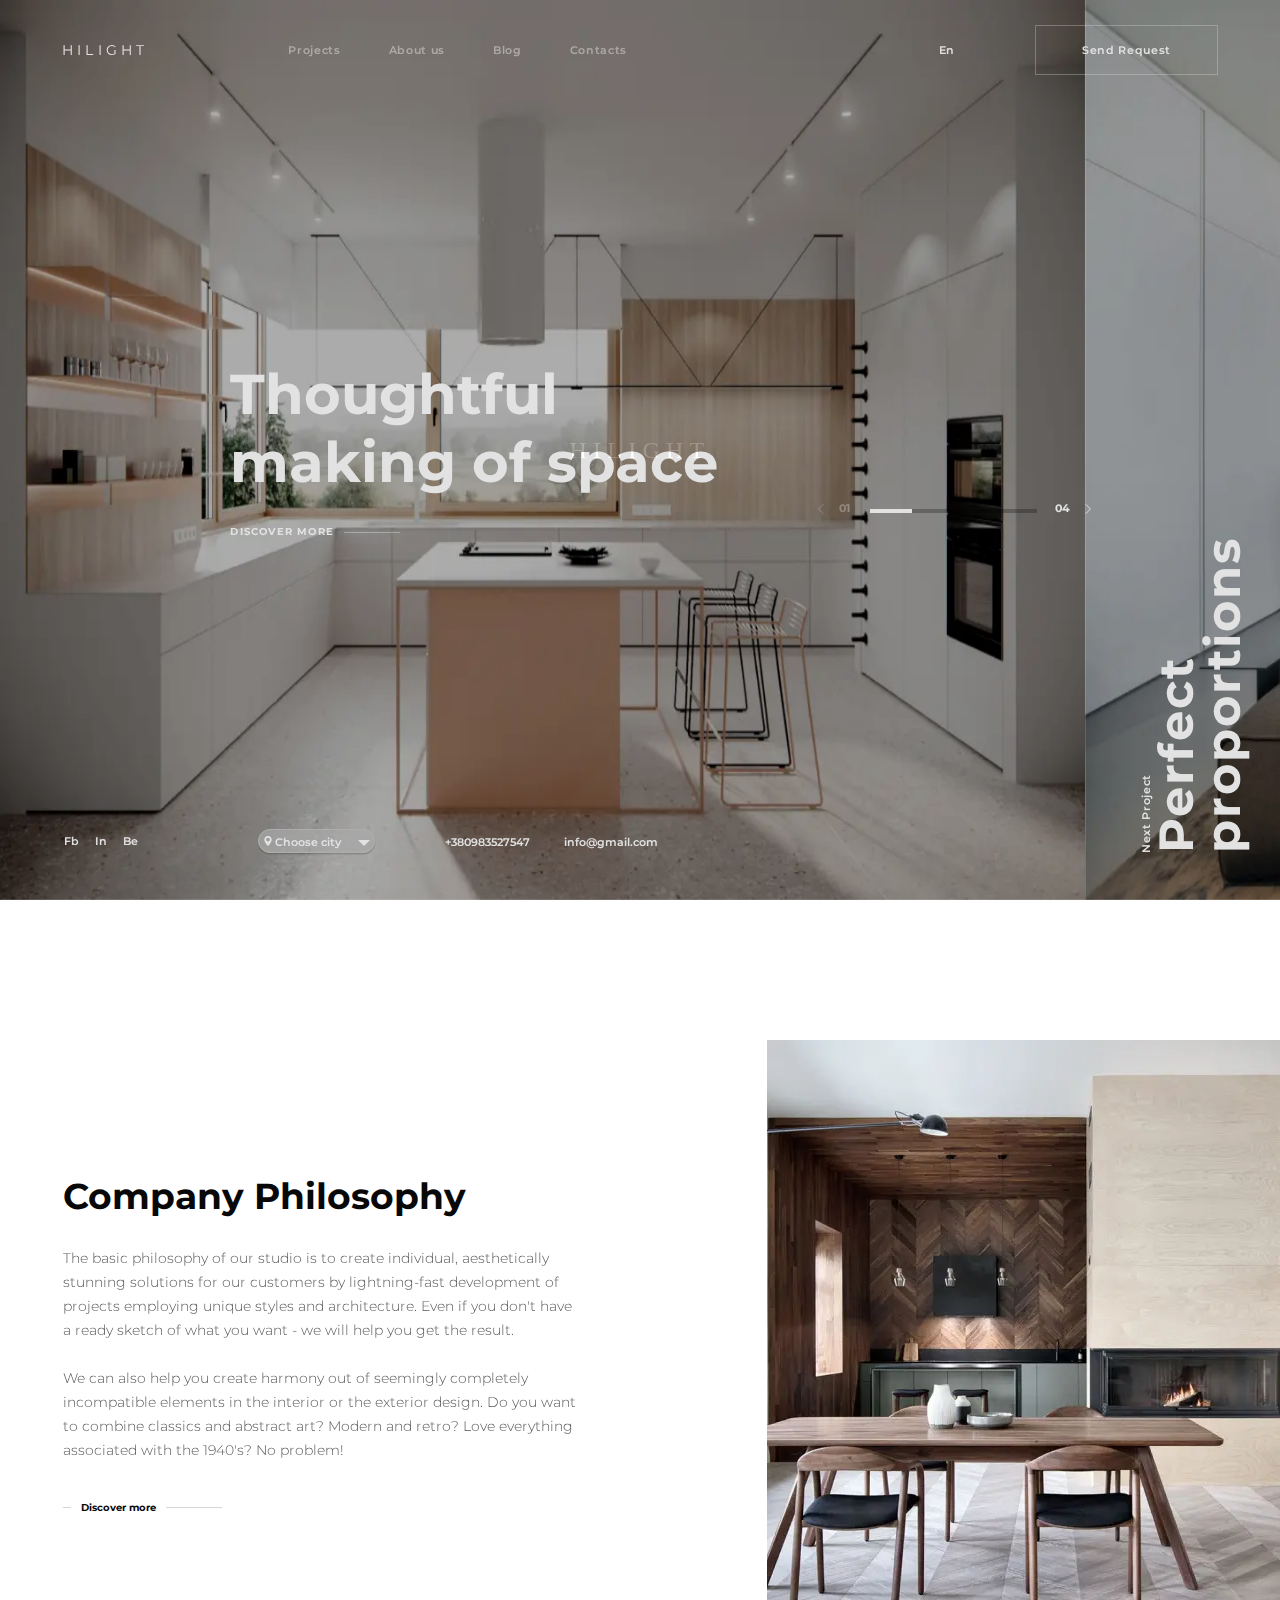
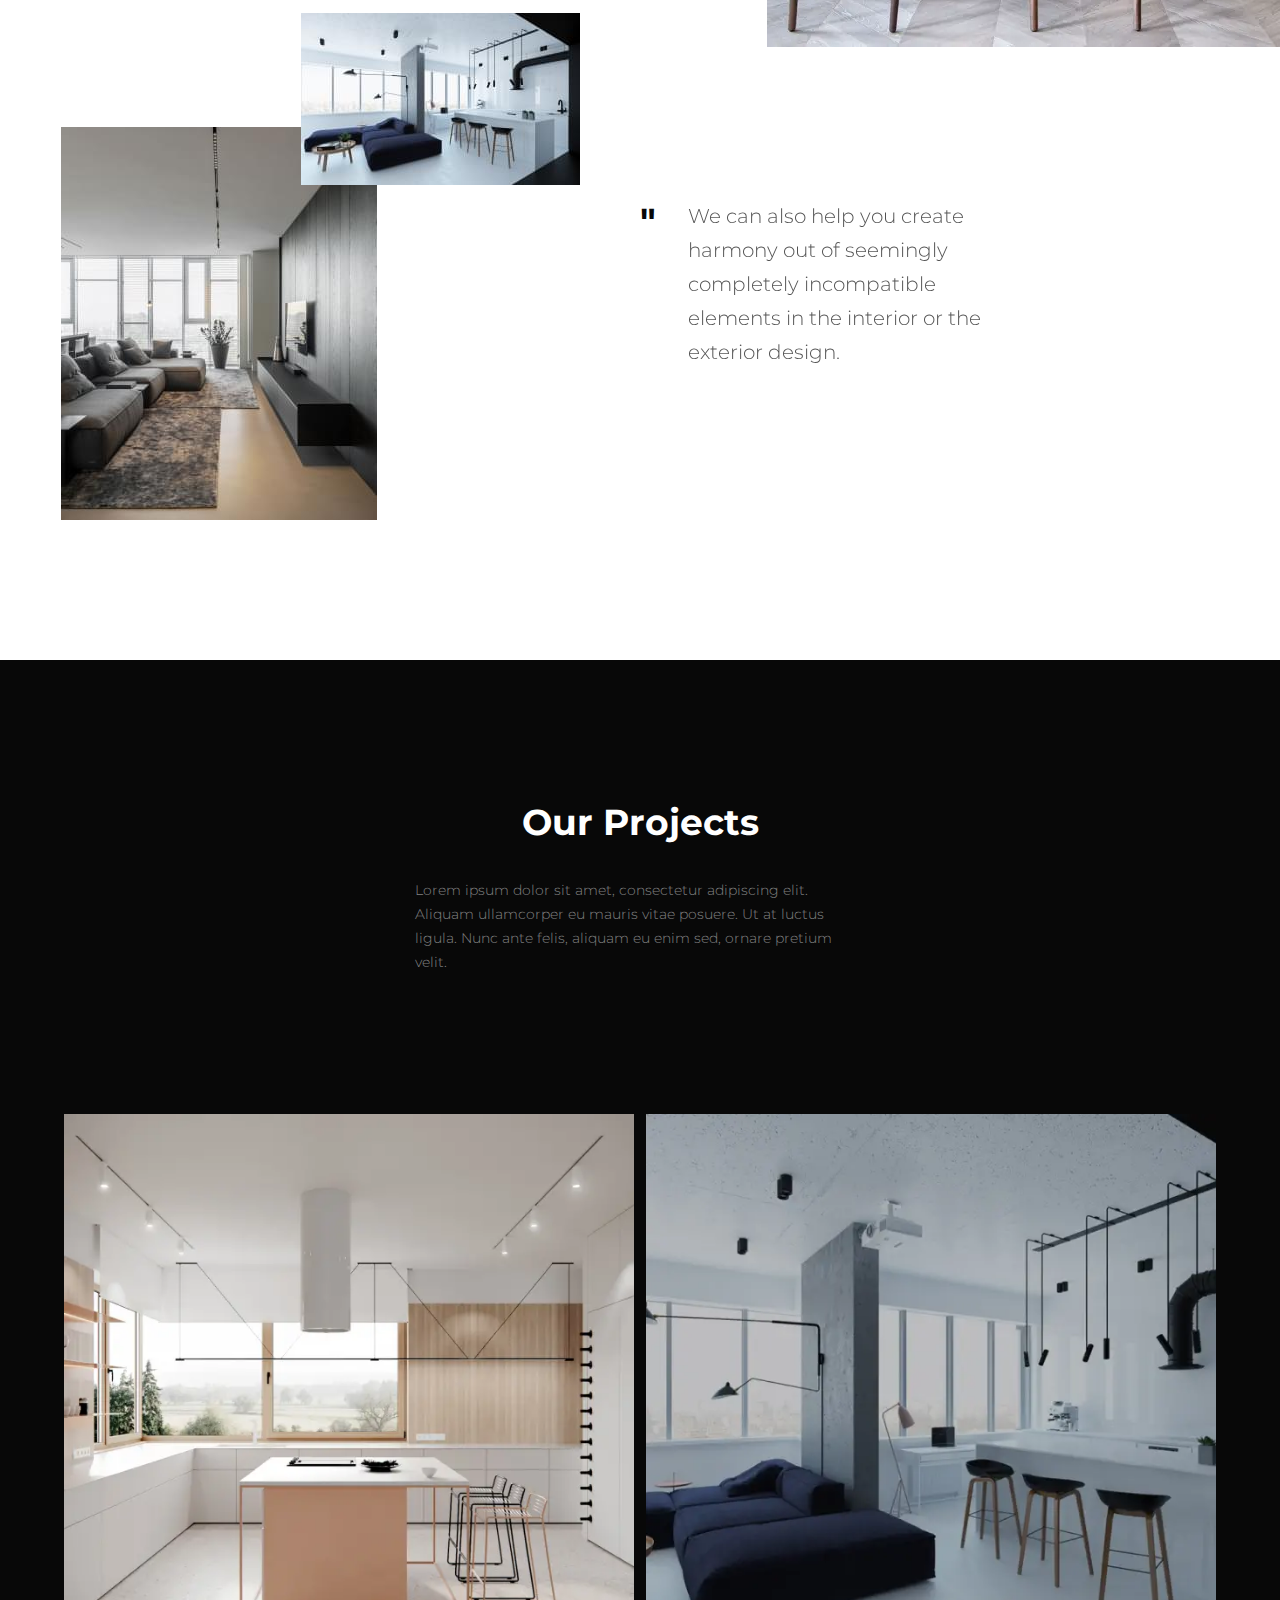
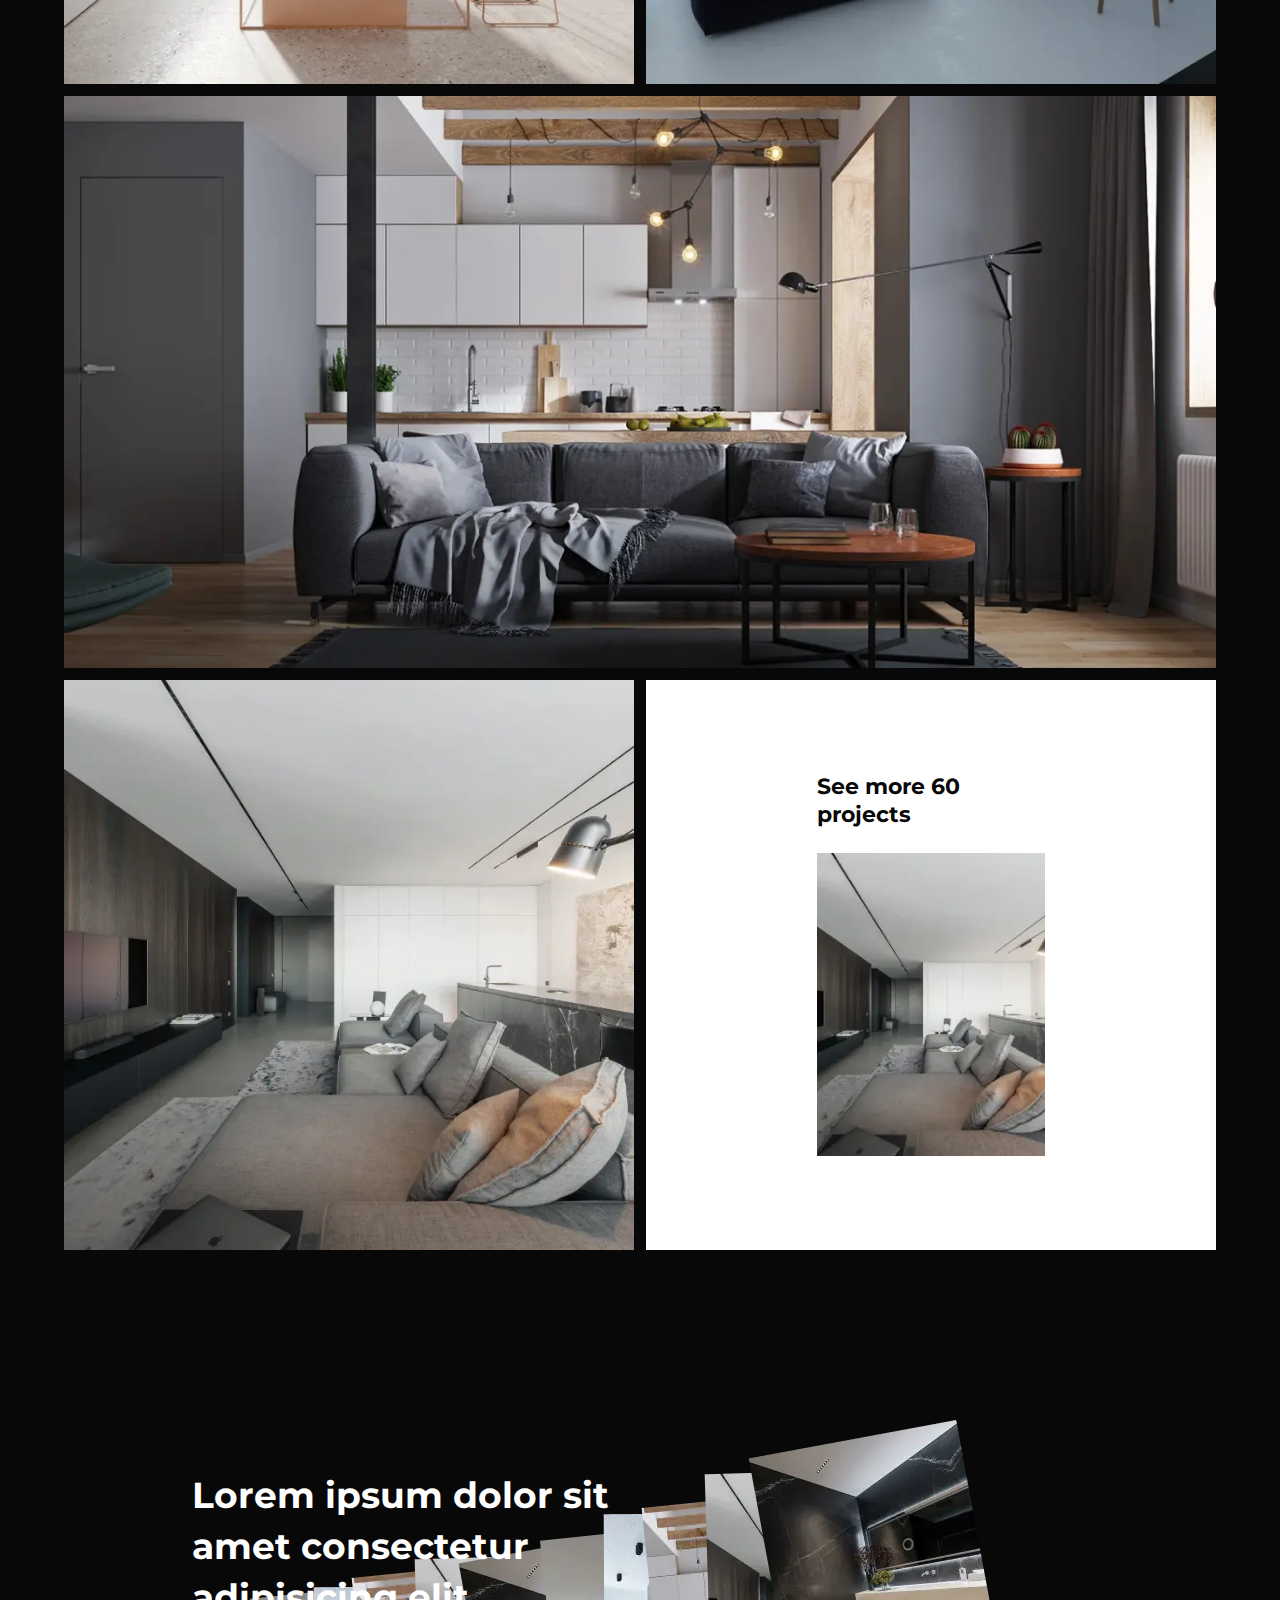
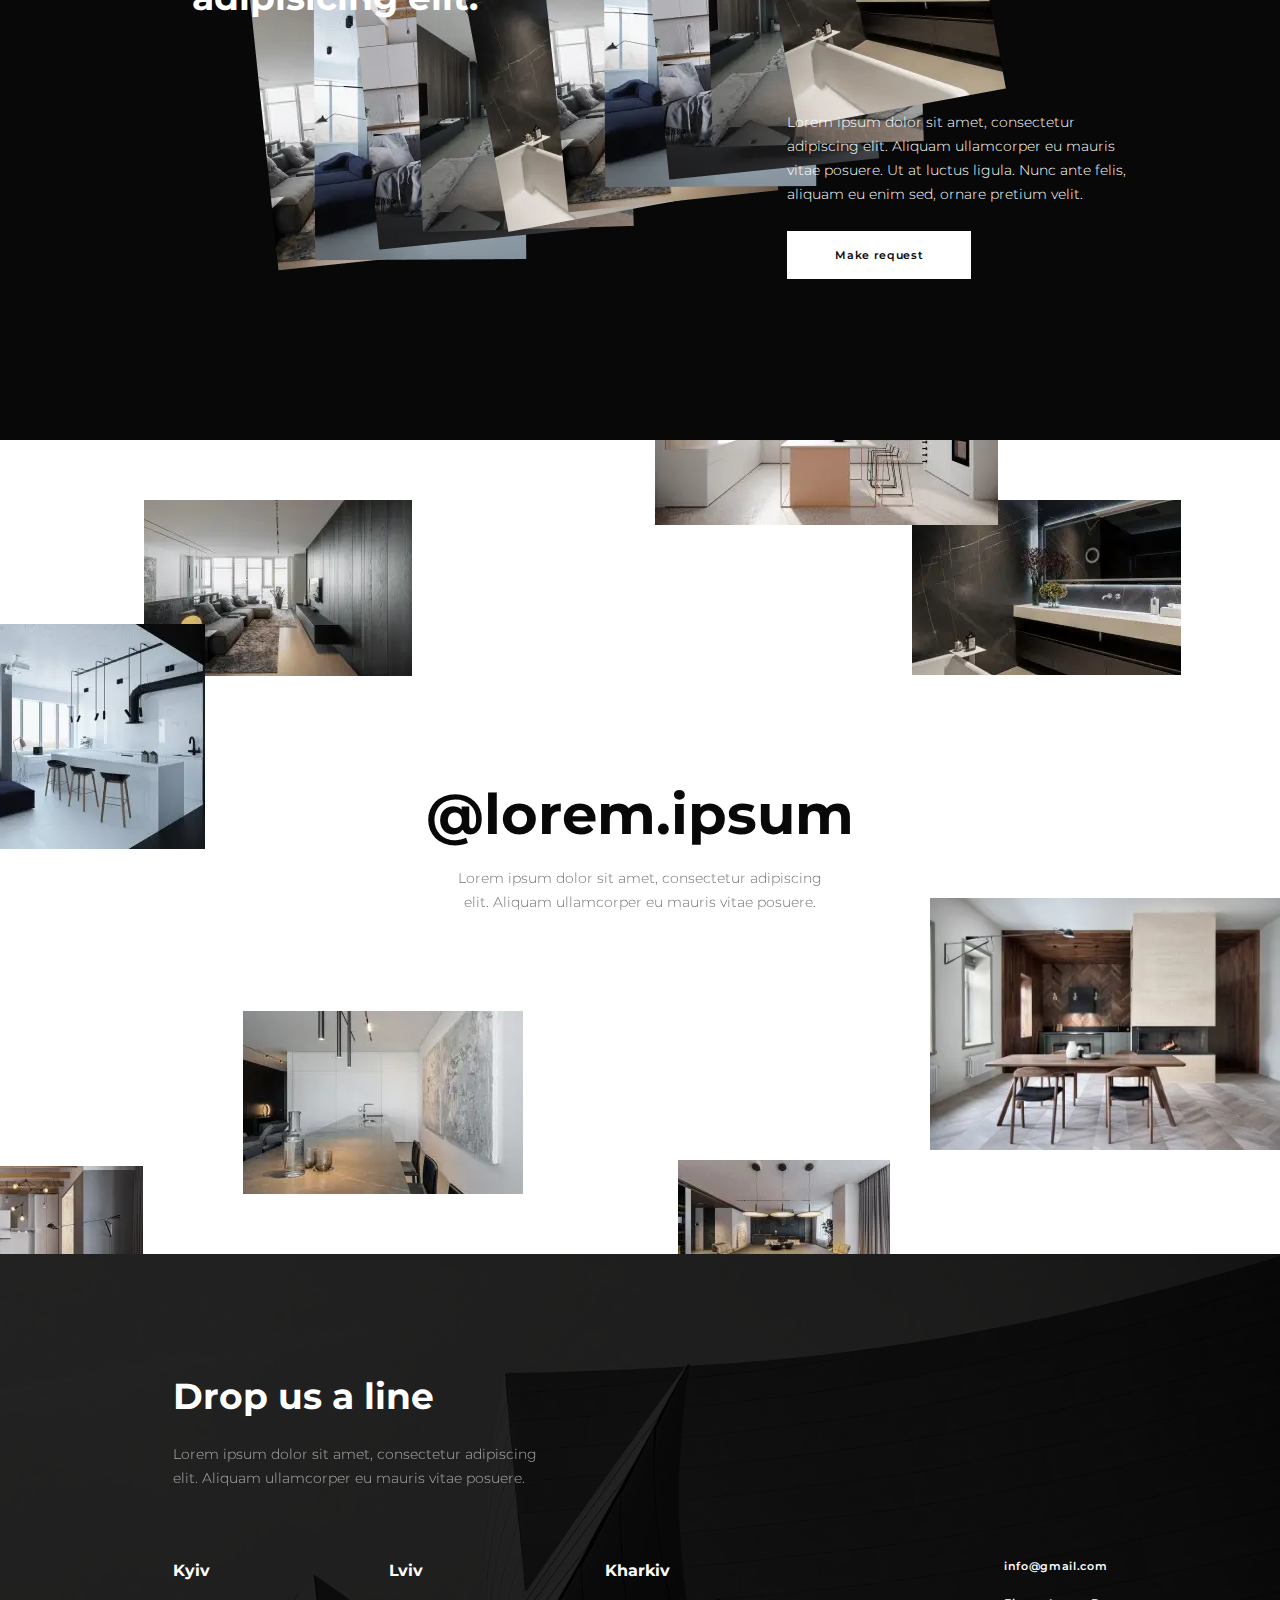
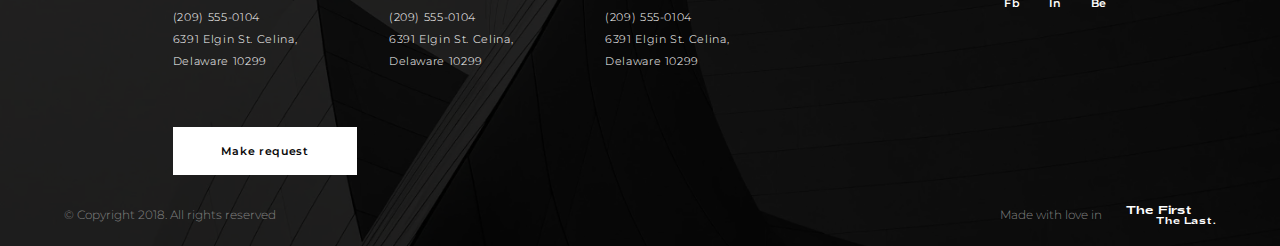
==== commit ffb74c95: "Add files via upload" ====
--- a/index.html
+++ b/index.html
@@ -4,12 +4,12 @@
     <meta charset="UTF-8">
     <meta http-equiv="X-UA-Compatible" content="IE=edge">
     <meta name="viewport" content="width=device-width, initial-scale=1.0">
-    <link rel="stylesheet" href="css/style.min.css?_v=20221015104524">
+    <link rel="stylesheet" href="css/style.min.css?_v=20221016194937">
     <title>Interior studio</title>
     <link rel="preconnect" href="https://fonts.googleapis.com">
     <link rel="preconnect" href="https://fonts.gstatic.com" crossorigin>
     <link
-        href="https://fonts.googleapis.com/css2?family=Montserrat:wght@100;200;300;400;500;600;700;800;900&display=swap&_v=20221015104524"
+        href="https://fonts.googleapis.com/css2?family=Montserrat:wght@100;200;300;400;500;600;700;800;900&display=swap&_v=20221016194937"
         rel="stylesheet">
 
 </head>
@@ -29,10 +29,12 @@
         </div>
         <div class="header__menu">
             <ul class="header__items">
-                <li class="header__item"><a href="projects.html">Projects</a></li>
-                <li class="header__item"><a href="about.html">About us</a></li>
-                <li class="header__item"><a href="blog.html">Blog</a></li>
-                <li class="header__item"><a href="contact.html">Contacts</a></li>
+                <li class="header__item home"><a class="header__item-a header__item-a1 " href="index.html">Home</a></li>
+                <li class="header__item"><a class="header__item-a header__item-a2" href="projects.html">Projects</a>
+                </li>
+                <li class="header__item"><a class="header__item-a header__item-a3" href="about.html">About us</a></li>
+                <li class="header__item"><a class="header__item-a header__item-a4" href="blog.html">Blog</a></li>
+                <li class="header__item"><a class="header__item-a header__item-a5" href="contact.html">Contacts</a></li>
             </ul>
 
             <a class="header__button-menu popup-link" href="#popup">Send Request </a>
@@ -342,6 +344,7 @@
     </div>
 </div>
                 <div class="contact__block">
+    <picture><source srcset="img/contact.webp" type="image/webp"><img class="ibg" src="img/contact.jpg" alt=""></picture>
     <div class="contact__container">
         <div class="contact__header">
             <p class="contact__header-text1">Drop us a line</p>
@@ -549,8 +552,8 @@
     </div>
 </div>
 
-    <script src="https://code.jquery.com/jquery-3.4.1.js?_v=20221015104524"></script>
-    <script src="js/app.min.js?_v=20221015104524"></script>
+    <script src="https://code.jquery.com/jquery-3.4.1.js?_v=20221016194937"></script>
+    <script src="js/app.min.js?_v=20221016194937"></script>
 </body>
 
 </html>--- a/css/style.min.css
+++ b/css/style.min.css
@@ -1 +1 @@
-@font-face{font-family:swiper-icons;src:url('data:application/font-woff;charset=utf-8;base64, [base64]//wADZ2x5ZgAAAywAAADMAAAD2MHtryVoZWFkAAABbAAAADAAAAA2E2+eoWhoZWEAAAGcAAAAHwAAACQC9gDzaG10eAAAAigAAAAZAAAArgJkABFsb2NhAAAC0AAAAFoAAABaFQAUGG1heHAAAAG8AAAAHwAAACAAcABAbmFtZQAAA/gAAAE5AAACXvFdBwlwb3N0AAAFNAAAAGIAAACE5s74hXjaY2BkYGAAYpf5Hu/j+W2+MnAzMYDAzaX6QjD6/4//Bxj5GA8AuRwMYGkAPywL13jaY2BkYGA88P8Agx4j+/8fQDYfA1AEBWgDAIB2BOoAeNpjYGRgYNBh4GdgYgABEMnIABJzYNADCQAACWgAsQB42mNgYfzCOIGBlYGB0YcxjYGBwR1Kf2WQZGhhYGBiYGVmgAFGBiQQkOaawtDAoMBQxXjg/wEGPcYDDA4wNUA2CCgwsAAAO4EL6gAAeNpj2M0gyAACqxgGNWBkZ2D4/wMA+xkDdgAAAHjaY2BgYGaAYBkGRgYQiAHyGMF8FgYHIM3DwMHABGQrMOgyWDLEM1T9/w8UBfEMgLzE////P/5//f/V/xv+r4eaAAeMbAxwIUYmIMHEgKYAYjUcsDAwsLKxc3BycfPw8jEQA/[base64]/uznmfPFBNODM2K7MTQ45YEAZqGP81AmGGcF3iPqOop0r1SPTaTbVkfUe4HXj97wYE+yNwWYxwWu4v1ugWHgo3S1XdZEVqWM7ET0cfnLGxWfkgR42o2PvWrDMBSFj/IHLaF0zKjRgdiVMwScNRAoWUoH78Y2icB/yIY09An6AH2Bdu/UB+yxopYshQiEvnvu0dURgDt8QeC8PDw7Fpji3fEA4z/PEJ6YOB5hKh4dj3EvXhxPqH/SKUY3rJ7srZ4FZnh1PMAtPhwP6fl2PMJMPDgeQ4rY8YT6Gzao0eAEA409DuggmTnFnOcSCiEiLMgxCiTI6Cq5DZUd3Qmp10vO0LaLTd2cjN4fOumlc7lUYbSQcZFkutRG7g6JKZKy0RmdLY680CDnEJ+UMkpFFe1RN7nxdVpXrC4aTtnaurOnYercZg2YVmLN/d/gczfEimrE/fs/bOuq29Zmn8tloORaXgZgGa78yO9/cnXm2BpaGvq25Dv9S4E9+5SIc9PqupJKhYFSSl47+Qcr1mYNAAAAeNptw0cKwkAAAMDZJA8Q7OUJvkLsPfZ6zFVERPy8qHh2YER+3i/BP83vIBLLySsoKimrqKqpa2hp6+jq6RsYGhmbmJqZSy0sraxtbO3sHRydnEMU4uR6yx7JJXveP7WrDycAAAAAAAH//wACeNpjYGRgYOABYhkgZgJCZgZNBkYGLQZtIJsFLMYAAAw3ALgAeNolizEKgDAQBCchRbC2sFER0YD6qVQiBCv/H9ezGI6Z5XBAw8CBK/m5iQQVauVbXLnOrMZv2oLdKFa8Pjuru2hJzGabmOSLzNMzvutpB3N42mNgZGBg4GKQYzBhYMxJLMlj4GBgAYow/P/PAJJhLM6sSoWKfWCAAwDAjgbRAAB42mNgYGBkAIIbCZo5IPrmUn0hGA0AO8EFTQAA');font-weight:400;font-style:normal}:root{--swiper-theme-color:#007aff}.swiper{margin-left:auto;margin-right:auto;position:relative;overflow:hidden;list-style:none;padding:0;z-index:1}.swiper-vertical>.swiper-wrapper{flex-direction:column}.swiper-wrapper{position:relative;width:100%;height:100%;z-index:1;display:flex;transition-property:transform;box-sizing:content-box}.swiper-android .swiper-slide,.swiper-wrapper{transform:translate3d(0,0,0)}.swiper-pointer-events{touch-action:pan-y}.swiper-pointer-events.swiper-vertical{touch-action:pan-x}.swiper-slide{flex-shrink:0;width:100%;height:100%;position:relative;transition-property:transform}.swiper-slide-invisible-blank{visibility:hidden}.swiper-autoheight,.swiper-autoheight .swiper-slide{height:auto}.swiper-autoheight .swiper-wrapper{align-items:flex-start;transition-property:transform,height}.swiper-backface-hidden .swiper-slide{transform:translateZ(0);-webkit-backface-visibility:hidden;backface-visibility:hidden}.swiper-3d,.swiper-3d.swiper-css-mode .swiper-wrapper{perspective:1200px}.swiper-3d .swiper-cube-shadow,.swiper-3d .swiper-slide,.swiper-3d .swiper-slide-shadow,.swiper-3d .swiper-slide-shadow-bottom,.swiper-3d .swiper-slide-shadow-left,.swiper-3d .swiper-slide-shadow-right,.swiper-3d .swiper-slide-shadow-top,.swiper-3d .swiper-wrapper{transform-style:preserve-3d}.swiper-3d .swiper-slide-shadow,.swiper-3d .swiper-slide-shadow-bottom,.swiper-3d .swiper-slide-shadow-left,.swiper-3d .swiper-slide-shadow-right,.swiper-3d .swiper-slide-shadow-top{position:absolute;left:0;top:0;width:100%;height:100%;pointer-events:none;z-index:10}.swiper-3d .swiper-slide-shadow{background:rgba(0,0,0,.15)}.swiper-3d .swiper-slide-shadow-left{background-image:linear-gradient(to left,rgba(0,0,0,.5),rgba(0,0,0,0))}.swiper-3d .swiper-slide-shadow-right{background-image:linear-gradient(to right,rgba(0,0,0,.5),rgba(0,0,0,0))}.swiper-3d .swiper-slide-shadow-top{background-image:linear-gradient(to top,rgba(0,0,0,.5),rgba(0,0,0,0))}.swiper-3d .swiper-slide-shadow-bottom{background-image:linear-gradient(to bottom,rgba(0,0,0,.5),rgba(0,0,0,0))}.swiper-css-mode>.swiper-wrapper{overflow:auto;scrollbar-width:none;-ms-overflow-style:none}.swiper-css-mode>.swiper-wrapper::-webkit-scrollbar{display:none}.swiper-css-mode>.swiper-wrapper>.swiper-slide{scroll-snap-align:start start}.swiper-horizontal.swiper-css-mode>.swiper-wrapper{scroll-snap-type:x mandatory}.swiper-vertical.swiper-css-mode>.swiper-wrapper{scroll-snap-type:y mandatory}.swiper-centered>.swiper-wrapper::before{content:'';flex-shrink:0;order:9999}.swiper-centered.swiper-horizontal>.swiper-wrapper>.swiper-slide:first-child{margin-inline-start:var(--swiper-centered-offset-before)}.swiper-centered.swiper-horizontal>.swiper-wrapper::before{height:100%;min-height:1px;width:var(--swiper-centered-offset-after)}.swiper-centered.swiper-vertical>.swiper-wrapper>.swiper-slide:first-child{margin-block-start:var(--swiper-centered-offset-before)}.swiper-centered.swiper-vertical>.swiper-wrapper::before{width:100%;min-width:1px;height:var(--swiper-centered-offset-after)}.swiper-centered>.swiper-wrapper>.swiper-slide{scroll-snap-align:center center}.swiper-virtual .swiper-slide{-webkit-backface-visibility:hidden;transform:translateZ(0)}.swiper-virtual.swiper-css-mode .swiper-wrapper::after{content:'';position:absolute;left:0;top:0;pointer-events:none}.swiper-virtual.swiper-css-mode.swiper-horizontal .swiper-wrapper::after{height:1px;width:var(--swiper-virtual-size)}.swiper-virtual.swiper-css-mode.swiper-vertical .swiper-wrapper::after{width:1px;height:var(--swiper-virtual-size)}:root{--swiper-navigation-size:44px}.swiper-button-next,.swiper-button-prev{position:absolute;top:50%;width:calc(var(--swiper-navigation-size)/ 44 * 27);height:var(--swiper-navigation-size);margin-top:calc(0px - (var(--swiper-navigation-size)/ 2));z-index:10;cursor:pointer;display:flex;align-items:center;justify-content:center;color:var(--swiper-navigation-color,var(--swiper-theme-color))}.swiper-button-next.swiper-button-disabled,.swiper-button-prev.swiper-button-disabled{opacity:.35;cursor:auto;pointer-events:none}.swiper-button-next.swiper-button-hidden,.swiper-button-prev.swiper-button-hidden{opacity:0;cursor:auto;pointer-events:none}.swiper-navigation-disabled .swiper-button-next,.swiper-navigation-disabled .swiper-button-prev{display:none!important}.swiper-button-next:after,.swiper-button-prev:after{font-family:swiper-icons;font-size:var(--swiper-navigation-size);text-transform:none!important;letter-spacing:0;font-variant:initial;line-height:1}.swiper-button-prev,.swiper-rtl .swiper-button-next{left:10px;right:auto}.swiper-button-prev:after,.swiper-rtl .swiper-button-next:after{content:'prev'}.swiper-button-next,.swiper-rtl .swiper-button-prev{right:10px;left:auto}.swiper-button-next:after,.swiper-rtl .swiper-button-prev:after{content:'next'}.swiper-button-lock{display:none}.swiper-pagination{position:absolute;text-align:center;transition:.3s opacity;transform:translate3d(0,0,0);z-index:10}.swiper-pagination.swiper-pagination-hidden{opacity:0}.swiper-pagination-disabled>.swiper-pagination,.swiper-pagination.swiper-pagination-disabled{display:none!important}.swiper-horizontal>.swiper-pagination-bullets,.swiper-pagination-bullets.swiper-pagination-horizontal,.swiper-pagination-custom,.swiper-pagination-fraction{bottom:10px;left:0;width:100%}.swiper-pagination-bullets-dynamic{overflow:hidden;font-size:0}.swiper-pagination-bullets-dynamic .swiper-pagination-bullet{transform:scale(.33);position:relative}.swiper-pagination-bullets-dynamic .swiper-pagination-bullet-active{transform:scale(1)}.swiper-pagination-bullets-dynamic .swiper-pagination-bullet-active-main{transform:scale(1)}.swiper-pagination-bullets-dynamic .swiper-pagination-bullet-active-prev{transform:scale(.66)}.swiper-pagination-bullets-dynamic .swiper-pagination-bullet-active-prev-prev{transform:scale(.33)}.swiper-pagination-bullets-dynamic .swiper-pagination-bullet-active-next{transform:scale(.66)}.swiper-pagination-bullets-dynamic .swiper-pagination-bullet-active-next-next{transform:scale(.33)}.swiper-pagination-bullet{width:var(--swiper-pagination-bullet-width,var(--swiper-pagination-bullet-size,8px));height:var(--swiper-pagination-bullet-height,var(--swiper-pagination-bullet-size,8px));display:inline-block;border-radius:50%;background:var(--swiper-pagination-bullet-inactive-color,#000);opacity:var(--swiper-pagination-bullet-inactive-opacity,.2)}button.swiper-pagination-bullet{border:none;margin:0;padding:0;box-shadow:none;-webkit-appearance:none;appearance:none}.swiper-pagination-clickable .swiper-pagination-bullet{cursor:pointer}.swiper-pagination-bullet:only-child{display:none!important}.swiper-pagination-bullet-active{opacity:var(--swiper-pagination-bullet-opacity,1);background:var(--swiper-pagination-color,var(--swiper-theme-color))}.swiper-pagination-vertical.swiper-pagination-bullets,.swiper-vertical>.swiper-pagination-bullets{right:10px;top:50%;transform:translate3d(0,-50%,0)}.swiper-pagination-vertical.swiper-pagination-bullets .swiper-pagination-bullet,.swiper-vertical>.swiper-pagination-bullets .swiper-pagination-bullet{margin:var(--swiper-pagination-bullet-vertical-gap,6px) 0;display:block}.swiper-pagination-vertical.swiper-pagination-bullets.swiper-pagination-bullets-dynamic,.swiper-vertical>.swiper-pagination-bullets.swiper-pagination-bullets-dynamic{top:50%;transform:translateY(-50%);width:8px}.swiper-pagination-vertical.swiper-pagination-bullets.swiper-pagination-bullets-dynamic .swiper-pagination-bullet,.swiper-vertical>.swiper-pagination-bullets.swiper-pagination-bullets-dynamic .swiper-pagination-bullet{display:inline-block;transition:.2s transform,.2s top}.swiper-horizontal>.swiper-pagination-bullets .swiper-pagination-bullet,.swiper-pagination-horizontal.swiper-pagination-bullets .swiper-pagination-bullet{margin:0 var(--swiper-pagination-bullet-horizontal-gap,4px)}.swiper-horizontal>.swiper-pagination-bullets.swiper-pagination-bullets-dynamic,.swiper-pagination-horizontal.swiper-pagination-bullets.swiper-pagination-bullets-dynamic{left:50%;transform:translateX(-50%);white-space:nowrap}.swiper-horizontal>.swiper-pagination-bullets.swiper-pagination-bullets-dynamic .swiper-pagination-bullet,.swiper-pagination-horizontal.swiper-pagination-bullets.swiper-pagination-bullets-dynamic .swiper-pagination-bullet{transition:.2s transform,.2s left}.swiper-horizontal.swiper-rtl>.swiper-pagination-bullets-dynamic .swiper-pagination-bullet{transition:.2s transform,.2s right}.swiper-pagination-progressbar{background:rgba(0,0,0,.25);position:absolute}.swiper-pagination-progressbar .swiper-pagination-progressbar-fill{background:var(--swiper-pagination-color,var(--swiper-theme-color));position:absolute;left:0;top:0;width:100%;height:100%;transform:scale(0);transform-origin:left top}.swiper-rtl .swiper-pagination-progressbar .swiper-pagination-progressbar-fill{transform-origin:right top}.swiper-horizontal>.swiper-pagination-progressbar,.swiper-pagination-progressbar.swiper-pagination-horizontal,.swiper-pagination-progressbar.swiper-pagination-vertical.swiper-pagination-progressbar-opposite,.swiper-vertical>.swiper-pagination-progressbar.swiper-pagination-progressbar-opposite{width:100%;height:4px;left:0;top:0}.swiper-horizontal>.swiper-pagination-progressbar.swiper-pagination-progressbar-opposite,.swiper-pagination-progressbar.swiper-pagination-horizontal.swiper-pagination-progressbar-opposite,.swiper-pagination-progressbar.swiper-pagination-vertical,.swiper-vertical>.swiper-pagination-progressbar{width:4px;height:100%;left:0;top:0}.swiper-pagination-lock{display:none}.swiper-scrollbar{border-radius:10px;position:relative;-ms-touch-action:none;background:rgba(0,0,0,.1)}.swiper-scrollbar-disabled>.swiper-scrollbar,.swiper-scrollbar.swiper-scrollbar-disabled{display:none!important}.swiper-horizontal>.swiper-scrollbar,.swiper-scrollbar.swiper-scrollbar-horizontal{position:absolute;left:1%;bottom:3px;z-index:50;height:5px;width:98%}.swiper-scrollbar.swiper-scrollbar-vertical,.swiper-vertical>.swiper-scrollbar{position:absolute;right:3px;top:1%;z-index:50;width:5px;height:98%}.swiper-scrollbar-drag{height:100%;width:100%;position:relative;background:rgba(0,0,0,.5);border-radius:10px;left:0;top:0}.swiper-scrollbar-cursor-drag{cursor:move}.swiper-scrollbar-lock{display:none}.swiper-zoom-container{width:100%;height:100%;display:flex;justify-content:center;align-items:center;text-align:center}.swiper-zoom-container>canvas,.swiper-zoom-container>img,.swiper-zoom-container>svg{max-width:100%;max-height:100%;object-fit:contain}.swiper-slide-zoomed{cursor:move}.swiper-lazy-preloader{width:42px;height:42px;position:absolute;left:50%;top:50%;margin-left:-21px;margin-top:-21px;z-index:10;transform-origin:50%;box-sizing:border-box;border:4px solid var(--swiper-preloader-color,var(--swiper-theme-color));border-radius:50%;border-top-color:transparent}.swiper-watch-progress .swiper-slide-visible .swiper-lazy-preloader,.swiper:not(.swiper-watch-progress) .swiper-lazy-preloader{animation:swiper-preloader-spin 1s infinite linear}.swiper-lazy-preloader-white{--swiper-preloader-color:#fff}.swiper-lazy-preloader-black{--swiper-preloader-color:#000}@keyframes swiper-preloader-spin{0%{transform:rotate(0)}100%{transform:rotate(360deg)}}.swiper .swiper-notification{position:absolute;left:0;top:0;pointer-events:none;opacity:0;z-index:-1000}.swiper-free-mode>.swiper-wrapper{transition-timing-function:ease-out;margin:0 auto}.swiper-grid>.swiper-wrapper{flex-wrap:wrap}.swiper-grid-column>.swiper-wrapper{flex-wrap:wrap;flex-direction:column}.swiper-fade.swiper-free-mode .swiper-slide{transition-timing-function:ease-out}.swiper-fade .swiper-slide{pointer-events:none;transition-property:opacity}.swiper-fade .swiper-slide .swiper-slide{pointer-events:none}.swiper-fade .swiper-slide-active,.swiper-fade .swiper-slide-active .swiper-slide-active{pointer-events:auto}.swiper-cube{overflow:visible}.swiper-cube .swiper-slide{pointer-events:none;-webkit-backface-visibility:hidden;backface-visibility:hidden;z-index:1;visibility:hidden;transform-origin:0 0;width:100%;height:100%}.swiper-cube .swiper-slide .swiper-slide{pointer-events:none}.swiper-cube.swiper-rtl .swiper-slide{transform-origin:100% 0}.swiper-cube .swiper-slide-active,.swiper-cube .swiper-slide-active .swiper-slide-active{pointer-events:auto}.swiper-cube .swiper-slide-active,.swiper-cube .swiper-slide-next,.swiper-cube .swiper-slide-next+.swiper-slide,.swiper-cube .swiper-slide-prev{pointer-events:auto;visibility:visible}.swiper-cube .swiper-slide-shadow-bottom,.swiper-cube .swiper-slide-shadow-left,.swiper-cube .swiper-slide-shadow-right,.swiper-cube .swiper-slide-shadow-top{z-index:0;-webkit-backface-visibility:hidden;backface-visibility:hidden}.swiper-cube .swiper-cube-shadow{position:absolute;left:0;bottom:0;width:100%;height:100%;opacity:.6;z-index:0}.swiper-cube .swiper-cube-shadow:before{content:'';background:#000;position:absolute;left:0;top:0;bottom:0;right:0;filter:blur(50px)}.swiper-flip{overflow:visible}.swiper-flip .swiper-slide{pointer-events:none;-webkit-backface-visibility:hidden;backface-visibility:hidden;z-index:1}.swiper-flip .swiper-slide .swiper-slide{pointer-events:none}.swiper-flip .swiper-slide-active,.swiper-flip .swiper-slide-active .swiper-slide-active{pointer-events:auto}.swiper-flip .swiper-slide-shadow-bottom,.swiper-flip .swiper-slide-shadow-left,.swiper-flip .swiper-slide-shadow-right,.swiper-flip .swiper-slide-shadow-top{z-index:0;-webkit-backface-visibility:hidden;backface-visibility:hidden}.swiper-creative .swiper-slide{-webkit-backface-visibility:hidden;backface-visibility:hidden;overflow:hidden;transition-property:transform,opacity,height}.swiper-cards{overflow:visible}.swiper-cards .swiper-slide{transform-origin:center bottom;-webkit-backface-visibility:hidden;backface-visibility:hidden;overflow:hidden}@font-face{font-family:Adieu;font-display:swap;src:url(../fonts/Adieu-Regular.woff2) format("woff2"),url(../fonts/Adieu-Regular.woff) format("woff");font-weight:400;font-style:normal}*,::after,::before{padding:0;margin:0;border:0;-webkit-box-sizing:border-box;box-sizing:border-box}a{text-decoration:none}h1,h2,h3,h4,h5,h6{font-weight:inherit;font-size:inherit}img{vertical-align:middle}body,html{height:100%;line-height:1}.about,.blog,.contact,.main,.onenews,.oneproject,.page404,.projects{-webkit-box-flex:1;-ms-flex:1 1 auto;flex:1 1 auto}body.lock{overflow:hidden}._container{max-width:1440px;margin:0 auto}#popup2{position:fixed;width:100%;height:100%;background-color:#080808;top:0;left:0;font-family:Montserrat;font-style:normal;opacity:0;visibility:hidden;-webkit-transition:all .8s ease 0s;-o-transition:all .8s ease 0s;transition:all .8s ease 0s;z-index:10;overflow-x:auto}#popup2.open{opacity:1;visibility:visible}#popup2.open .popup__body .popup__content{opacity:1;-webkit-transition:all .8s ease 0s;-o-transition:all .8s ease 0s;transition:all .8s ease 0s;-webkit-transform:translate(0,0);-ms-transform:translate(0,0);transform:translate(0,0)}#popup2 .popup__body{min-height:100%;display:-webkit-box;display:-ms-flexbox;display:flex;-webkit-box-pack:center;-ms-flex-pack:center;justify-content:center;-webkit-box-align:center;-ms-flex-align:center;align-items:center;position:relative}#popup2 .popup__body .popup__close{width:25px;height:25px;position:absolute;top:25px;right:25px}#popup2 .popup__body .popup__content{margin:25px 75px 25px 75px;background-color:#fff;max-width:800px;min-width:327px;min-height:300px;display:-webkit-box;display:-ms-flexbox;display:flex;-webkit-box-pack:center;-ms-flex-pack:center;justify-content:center;-webkit-box-align:center;-ms-flex-align:center;align-items:center;opacity:0;-webkit-transition:all .8s ease 0s;-o-transition:all .8s ease 0s;transition:all .8s ease 0s;-webkit-transform:translate(0,-100%);-ms-transform:translate(0,-100%);transform:translate(0,-100%)}#popup2 .popup__body .popup__content .popup__container{padding:40px 0 40px 0;width:80%;display:-webkit-box;display:-ms-flexbox;display:flex;-webkit-box-orient:vertical;-webkit-box-direction:normal;-ms-flex-direction:column;flex-direction:column}#popup2 .popup__body .popup__content .popup__container .popup-text{font-weight:700;font-size:24px;line-height:29px;color:#3a3e4b;margin-bottom:24px}#popup2 .popup__body .popup__content .popup__container .popup-text2{font-weight:300;font-size:14px;line-height:24px;color:#3a3e4b;opacity:.7;margin-bottom:40px}#popup2 .popup__body .popup__content .popup__container .popup__button{margin:0 auto;width:183px;height:42px;background:#3a3e4b;font-weight:600;font-size:11px;line-height:3px;letter-spacing:.06em;color:#fff;display:-webkit-box;display:-ms-flexbox;display:flex;-webkit-box-pack:center;-ms-flex-pack:center;justify-content:center;-webkit-box-align:center;-ms-flex-align:center;align-items:center}#popup2 .popup__body .popup__content .popup__container .popup__button:hover{opacity:.9}.popup{position:fixed;width:100%;height:100%;background-color:#080808;top:0;left:0;font-family:Montserrat;font-style:normal;opacity:0;visibility:hidden;-webkit-transition:all .8s ease 0s;-o-transition:all .8s ease 0s;transition:all .8s ease 0s;z-index:10;overflow-x:auto}.popup.open{opacity:1;visibility:visible}.popup.open .popup__body .popup__content{opacity:1;-webkit-transition:all .8s ease 0s;-o-transition:all .8s ease 0s;transition:all .8s ease 0s;-webkit-transform:translate(0,0);-ms-transform:translate(0,0);transform:translate(0,0)}.popup .popup__body{min-height:100%;display:-webkit-box;display:-ms-flexbox;display:flex;-webkit-box-pack:center;-ms-flex-pack:center;justify-content:center;-webkit-box-align:center;-ms-flex-align:center;align-items:center;position:relative}.popup .popup__body .popup__close{width:25px;height:25px;position:absolute;top:25px;right:25px}.popup .popup__body .popup__content{margin:25px 75px 25px 75px;background-color:#f2f2f2;width:1046px;min-height:800px;display:-webkit-box;display:-ms-flexbox;display:flex;-webkit-box-pack:center;-ms-flex-pack:center;justify-content:center;-webkit-box-align:center;-ms-flex-align:center;align-items:center;opacity:0;-webkit-transition:all .8s ease 0s;-o-transition:all .8s ease 0s;transition:all .8s ease 0s;-webkit-transform:translate(0,-100%);-ms-transform:translate(0,-100%);transform:translate(0,-100%)}.popup .popup__body .popup__content .popup__sections{padding:50px 0 50px 0;width:90%;min-height:690px;display:-webkit-box;display:-ms-flexbox;display:flex;-webkit-box-orient:vertical;-webkit-box-direction:normal;-ms-flex-direction:column;flex-direction:column;gap:6px}.popup .popup__body .popup__content .popup__sections .popup__font1{font-weight:600;font-size:11px;line-height:13px;letter-spacing:.06em;color:#3a3e4b}.popup .popup__body .popup__content .popup__sections .popup__font2{font-weight:500;font-size:9px;line-height:11px;letter-spacing:.06em;color:rgba(58,62,75,.45)}.popup .popup__body .popup__content .popup__sections .popup__section1{display:-webkit-box;display:-ms-flexbox;display:flex;width:100%;-webkit-box-pack:center;-ms-flex-pack:center;justify-content:center;background-color:#fff}.popup .popup__body .popup__content .popup__sections .popup__section1 .popup__section1-container{display:-webkit-box;display:-ms-flexbox;display:flex;width:90%;-ms-flex-wrap:wrap;flex-wrap:wrap}.popup .popup__body .popup__content .popup__sections .popup__section1 .popup__section1-container .popup__header{width:100%;text-align:center;margin-top:44px;margin-bottom:38px;font-weight:700;font-size:22px;line-height:28px;color:#3a3e4b}.popup .popup__body .popup__content .popup__sections .popup__section1 .popup__section1-container .popup__input-container{width:100%;display:-webkit-box;display:-ms-flexbox;display:flex;-ms-flex-wrap:wrap;flex-wrap:wrap;-webkit-box-pack:justify;-ms-flex-pack:justify;justify-content:space-between}.popup .popup__body .popup__content .popup__sections .popup__section1 .popup__section1-container .popup__input-container .popup__input{width:47%;height:25px;margin-bottom:40px;font-weight:600;font-size:11px;line-height:13px}.popup .popup__body .popup__content .popup__sections .popup__section1 .popup__section1-container .popup__input-container .popup__input input{width:100%;padding-bottom:10px;border-bottom:1px solid rgba(214,214,214,.3)}.popup .popup__body .popup__content .popup__sections .popup__section1 .popup__section1-container .popup__input-container .popup__input input::-webkit-input-placeholder{font-weight:600;font-size:11px;line-height:13px;letter-spacing:.06em;color:#3a3e4b}.popup .popup__body .popup__content .popup__sections .popup__section1 .popup__section1-container .popup__input-container .popup__input input::-moz-placeholder{font-weight:600;font-size:11px;line-height:13px;letter-spacing:.06em;color:#3a3e4b}.popup .popup__body .popup__content .popup__sections .popup__section1 .popup__section1-container .popup__input-container .popup__input input:-ms-input-placeholder{font-weight:600;font-size:11px;line-height:13px;letter-spacing:.06em;color:#3a3e4b}.popup .popup__body .popup__content .popup__sections .popup__section1 .popup__section1-container .popup__input-container .popup__input input::-ms-input-placeholder{font-weight:600;font-size:11px;line-height:13px;letter-spacing:.06em;color:#3a3e4b}.popup .popup__body .popup__content .popup__sections .popup__section1 .popup__section1-container .popup__input-container .popup__input input::placeholder{font-weight:600;font-size:11px;line-height:13px;letter-spacing:.06em;color:#3a3e4b}.popup .popup__body .popup__content .popup__sections .popup__section1 .popup__section1-container .popup__input-container .popup__input input:focus{outline:0}.popup .popup__body .popup__content .popup__sections .popup__section1 .popup__section1-container .popup__input-container .popup__input:last-of-type{width:100%}.popup .popup__body .popup__content .popup__sections .popup__section1 .popup__section1-container .popup__input-container .popup__input:last-of-type input{width:100%}.popup .popup__body .popup__content .popup__sections .popup__section1 .popup__section1-container .popup__input-container .custom-select{width:47%;height:25px;position:relative}.popup .popup__body .popup__content .popup__sections .popup__section1 .popup__section1-container .popup__input-container .custom-select select{display:none}.popup .popup__body .popup__content .popup__sections .popup__section1 .popup__section1-container .popup__input-container .custom-select .select-selected{width:100%;font-weight:600;font-size:11px;line-height:13px;letter-spacing:.06em;color:#080808;cursor:pointer;padding-bottom:10px;border-bottom:1px solid rgba(214,214,214,.3);-webkit-user-select:none;-moz-user-select:none;-ms-user-select:none;user-select:none}.popup .popup__body .popup__content .popup__sections .popup__section1 .popup__section1-container .popup__input-container .custom-select .select-selected:after{position:absolute;content:"";top:9px;right:5px;width:0;height:0;border:6px solid transparent;border-color:#080808 transparent transparent transparent}.popup .popup__body .popup__content .popup__sections .popup__section1 .popup__section1-container .popup__input-container .custom-select .select-arrow-active:after{border-color:transparent transparent #080808 transparent;top:3px}.popup .popup__body .popup__content .popup__sections .popup__section1 .popup__section1-container .popup__input-container .custom-select .select-items{width:100%;position:absolute;top:70%;left:0;z-index:2;background-color:#f2f2f2}.popup .popup__body .popup__content .popup__sections .popup__section1 .popup__section1-container .popup__input-container .custom-select .select-items div{height:24px;font-weight:600;font-size:11px;line-height:13px;color:#080808;cursor:pointer;-webkit-user-select:none;-moz-user-select:none;-ms-user-select:none;user-select:none}.popup .popup__body .popup__content .popup__sections .popup__section1 .popup__section1-container .popup__input-container .custom-select .select-items div:last-of-type{border:none}.popup .popup__body .popup__content .popup__sections .popup__section1 .popup__section1-container .popup__input-container .custom-select .same-as-selected{background-color:rgba(166,166,166,.2)}.popup .popup__body .popup__content .popup__sections .popup__section1 .popup__section1-container .popup__input-container .custom-select .select-hide{display:none}.popup .popup__body .popup__content .popup__sections .popup__section2{display:-webkit-box;display:-ms-flexbox;display:flex;width:100%;-webkit-box-pack:center;-ms-flex-pack:center;justify-content:center;background-color:#fff}.popup .popup__body .popup__content .popup__sections .popup__section2 .popup__section2-container{width:90%;display:-webkit-box;display:-ms-flexbox;display:flex;-webkit-box-orient:vertical;-webkit-box-direction:normal;-ms-flex-direction:column;flex-direction:column}.popup .popup__body .popup__content .popup__sections .popup__section2 .popup__section2-container .popup__text{margin-top:44px;margin-bottom:24px}.popup .popup__body .popup__content .popup__sections .popup__section2 .popup__section2-container .popup__filter{width:100%;height:50px}.popup .popup__body .popup__content .popup__sections .popup__section2 .popup__section2-container .popup__filter .popup__filter-container{width:100%;display:-webkit-box;display:-ms-flexbox;display:flex;-webkit-box-pack:justify;-ms-flex-pack:justify;justify-content:space-between;position:relative}.popup .popup__body .popup__content .popup__sections .popup__section2 .popup__section2-container .popup__filter .popup__filter-container::after{position:absolute;content:"";top:25px;left:50%;-webkit-transform:translateX(-50%);-ms-transform:translateX(-50%);transform:translateX(-50%);width:96%;height:2px;background:#f7f7f6;z-index:1}.popup .popup__body .popup__content .popup__sections .popup__section2 .popup__section2-container .popup__filter .popup__filter-container .popup__filter-section1,.popup .popup__body .popup__content .popup__sections .popup__section2 .popup__section2-container .popup__filter .popup__filter-container .popup__filter-section2{display:-webkit-box;display:-ms-flexbox;display:flex;width:47%;-webkit-box-pack:justify;-ms-flex-pack:justify;justify-content:space-between}.popup .popup__body .popup__content .popup__sections .popup__section2 .popup__section2-container .popup__filter .popup__filter-container .popup__filter-item{display:-webkit-box;display:-ms-flexbox;display:flex;-webkit-box-orient:vertical;-webkit-box-direction:normal;-ms-flex-direction:column;flex-direction:column;position:relative}.popup .popup__body .popup__content .popup__sections .popup__section2 .popup__section2-container .popup__filter .popup__filter-container .popup__filter-item .popup__descr{font-weight:500;font-size:9px;line-height:11px;color:rgba(58,62,75,.45)}.popup .popup__body .popup__content .popup__sections .popup__section2 .popup__section2-container .popup__filter .popup__filter-container .popup__filter-item:hover input~.checkmark{background-color:#ccc}.popup .popup__body .popup__content .popup__sections .popup__section2 .popup__section2-container .popup__filter .popup__filter-container .popup__filter-item .checkmark{position:absolute;top:15px;left:0;height:20px;width:20px;background-color:#f7f7f6;border-radius:50%;z-index:2}.popup .popup__body .popup__content .popup__sections .popup__section2 .popup__section2-container .popup__filter .popup__filter-container .popup__filter-item .checkmark:after{content:"";position:absolute;display:none;top:8px;left:8px;width:4px;height:4px;border-radius:50%;background:#fff}.popup .popup__body .popup__content .popup__sections .popup__section2 .popup__section2-container .popup__filter .popup__filter-container .popup__filter-item .checkmark:before{content:"";position:absolute;top:8px;left:8px;width:4px;height:4px;border-radius:50%;background:#afb0b2}.popup .popup__body .popup__content .popup__sections .popup__section2 .popup__section2-container .popup__filter .popup__filter-container .popup__filter-item .checkmark2{left:4.5px}.popup .popup__body .popup__content .popup__sections .popup__section2 .popup__section2-container .popup__filter .popup__filter-container .popup__filter-item .checkmark3{left:7px}.popup .popup__body .popup__content .popup__sections .popup__section2 .popup__section2-container .popup__filter .popup__filter-container .popup__filter-item .checkmark4{left:9px}.popup .popup__body .popup__content .popup__sections .popup__section2 .popup__section2-container .popup__filter .popup__filter-container .popup__filter-item .checkmark5{left:9.5px}.popup .popup__body .popup__content .popup__sections .popup__section2 .popup__section2-container .popup__filter .popup__filter-container .popup__filter-item .checkmark6{left:9.5px}.popup .popup__body .popup__content .popup__sections .popup__section2 .popup__section2-container .popup__filter .popup__filter-container .popup__filter-item .checkmark7{left:11.25px}.popup .popup__body .popup__content .popup__sections .popup__section2 .popup__section2-container .popup__filter .popup__filter-container .popup__filter-item .checkmark8{left:3.3px}.popup .popup__body .popup__content .popup__sections .popup__section2 .popup__section2-container .popup__filter .popup__filter-container .popup__filter-item input{position:absolute;opacity:0;cursor:pointer;-webkit-box-ordinal-group:3;-ms-flex-order:2;order:2;z-index:0}.popup .popup__body .popup__content .popup__sections .popup__section2 .popup__section2-container .popup__filter .popup__filter-container .popup__filter-item input:checked~.pop-up__descr{color:#080808}.popup .popup__body .popup__content .popup__sections .popup__section2 .popup__section2-container .popup__filter .popup__filter-container .popup__filter-item input:checked~.checkmark{background-color:#080808}.popup .popup__body .popup__content .popup__sections .popup__section2 .popup__section2-container .popup__filter .popup__filter-container .popup__filter-item input:checked~.checkmark:after{display:block}.popup .popup__body .popup__content .popup__sections .popup__section2 .popup__section2-container .popup__attach{margin-top:40px;margin-bottom:40px;display:-webkit-box;display:-ms-flexbox;display:flex}.popup .popup__body .popup__content .popup__sections .popup__section2 .popup__section2-container .popup__attach .attach{width:50%}.popup .popup__body .popup__content .popup__sections .popup__section2 .popup__section2-container .popup__attach .attach .attach__item{display:-webkit-box;display:-ms-flexbox;display:flex;-webkit-box-align:center;-ms-flex-align:center;align-items:center;width:-webkit-fit-content;width:-moz-fit-content;width:fit-content;border-bottom:#ccc solid 1px;padding:0 0 5px 0;margin:0 0 5px 0}.popup .popup__body .popup__content .popup__sections .popup__section2 .popup__section2-container .popup__attach .attach .attach__item .attach__descr{margin-left:10px}.popup .popup__body .popup__content .popup__sections .popup__section2 .popup__section2-container .popup__attach .attach .attach__item .svg-attachfile-dims{width:39px;height:39px}.popup .popup__body .popup__content .popup__sections .popup__section2 .popup__section2-container .popup__attach .attach .attach__item:last-of-type{margin-bottom:0;border-bottom:none}.popup .popup__body .popup__content .popup__sections .popup__section2 .popup__section2-container .popup__attach .attach .attach__item .attach__input{display:none}.popup .popup__body .popup__content .popup__sections .popup__section2 .popup__section2-container .popup__attach .attach .attach__item .attach__up{cursor:pointer}.popup .popup__body .popup__content .popup__sections .popup__section2 .popup__section2-container .popup__attach .attach .attach__item .attach__name{margin-right:10px}.popup .popup__body .popup__content .popup__sections .popup__section2 .popup__section2-container .popup__attach .attach .attach__item .attach__delete,.popup .popup__body .popup__content .popup__sections .popup__section2 .popup__section2-container .popup__attach .attach .attach__item .attach__edit{display:none;cursor:pointer}.popup .popup__body .popup__content .popup__sections .popup__section2 .popup__section2-container .popup__attach .attach .attach__item .attach__edit{color:#2f7dfe;margin-right:10px}.popup .popup__body .popup__content .popup__sections .popup__section2 .popup__section2-container .popup__attach .attach .attach__item .attach__delete{color:red}.popup .popup__body .popup__content .popup__sections .popup__section2 .popup__section2-container .popup__attach .attach .attach__item--attached{display:-webkit-box;display:-ms-flexbox;display:flex}.popup .popup__body .popup__content .popup__sections .popup__section2 .popup__section2-container .popup__attach .attach .attach__item--attached .attach__up{display:none}.popup .popup__body .popup__content .popup__sections .popup__section2 .popup__section2-container .popup__attach .attach .attach__item--attached .attach__descr{display:none}.popup .popup__body .popup__content .popup__sections .popup__section2 .popup__section2-container .popup__attach .attach .attach__item--attached .attach__edit{display:inline-block}.popup .popup__body .popup__content .popup__sections .popup__section2 .popup__section2-container .popup__attach .attach .attach__item--attached .attach__delete{display:inline-block}.popup .popup__body .popup__content .popup__sections .popup__section2 .popup__section2-container .popup__attach .popup__button{width:50%;display:-webkit-box;display:-ms-flexbox;display:flex;-webkit-box-pack:end;-ms-flex-pack:end;justify-content:flex-end}.popup .popup__body .popup__content .popup__sections .popup__section2 .popup__section2-container .popup__attach .popup__button .popup-link{width:183px;height:42px;background:#3a3e4b;color:#fff;display:-webkit-box;display:-ms-flexbox;display:flex;-webkit-box-pack:center;-ms-flex-pack:center;justify-content:center;-webkit-box-align:center;-ms-flex-align:center;align-items:center}.popup .popup__body .popup__content .popup__sections .popup__section2 .popup__section2-container .popup__attach .popup__button .popup-link:hover{opacity:.9}.popup .popup__body .popup__content .popup__sections .popup__section2 .popup__section2-container .popup__text2{max-width:600px;margin:0 auto;margin-bottom:40px;font-weight:400;font-size:10px;line-height:14px;letter-spacing:.06em;color:#afb0b2}.page404-wrapper{background-color:#080808}.page404-wrapper .page404{width:100%;display:-webkit-box;display:-ms-flexbox;display:flex;-webkit-box-orient:vertical;-webkit-box-direction:normal;-ms-flex-direction:column;flex-direction:column;-webkit-box-pack:center;-ms-flex-pack:center;justify-content:center}.page404-wrapper .page404 .page404__container{width:100%;height:100%;display:-webkit-box;display:-ms-flexbox;display:flex;-webkit-box-pack:center;-ms-flex-pack:center;justify-content:center}.page404-wrapper .page404 .page404__container .page404__section{width:60%}.page404-wrapper .page404 .page404__container .page404__section .page404__header{font-weight:700;font-size:36px;line-height:44px;color:#fafafa;margin-bottom:24px}.page404-wrapper .page404 .page404__container .page404__section .page404__text{font-weight:300;font-size:14px;line-height:24px;color:#fff;opacity:.7;margin-bottom:48px}.page404-wrapper .page404 .page404__container .page404__section .page404__link{font-weight:700;font-size:10px;line-height:12px;letter-spacing:.12em;text-transform:uppercase;color:#fff}.page404-wrapper .page404 .page404__container .page404__section .page404__link:hover{text-decoration:underline}.progress-percentage{position:absolute;top:50%;left:50%;-webkit-transform:translate(-50%,-50%);-ms-transform:translate(-50%,-50%);transform:translate(-50%,-50%);font-weight:300;font-size:24px;line-height:29px;letter-spacing:.26em;color:#fafafa}#preloader{position:fixed;left:0;top:0;right:0;bottom:0;z-index:100}#preloader .dws-progress-bar{position:absolute;top:50%;left:50%;-webkit-transform:translate(-50%,-50%);-ms-transform:translate(-50%,-50%);transform:translate(-50%,-50%);z-index:100;color:#fff}.footer .footer__container{padding-bottom:20px;display:-webkit-box;display:-ms-flexbox;display:flex;-webkit-box-align:center;-ms-flex-align:center;align-items:center}.footer .footer__container .footer__text1{-webkit-box-flex:2;-ms-flex-positive:2;flex-grow:2;margin-left:64px}.footer .footer__container .footer__text2{margin-right:24px}.footer .footer__container .footer__text1,.footer .footer__container .footer__text2{font-weight:300;font-size:12px;line-height:18px;color:#828282}.footer .footer__container .footer__section{margin-right:64px;display:-webkit-box;display:-ms-flexbox;display:flex;-webkit-box-orient:vertical;-webkit-box-direction:normal;-ms-flex-direction:column;flex-direction:column}.footer .footer__container .footer__section .footer__text3{font-family:Adieu;font-weight:400;font-weight:400;font-size:12px;line-height:10px;color:#fff}.footer .footer__container .footer__section .footer__text4{margin-left:30px;font-family:Adieu;font-weight:400;font-weight:400;font-size:10px;line-height:12px;color:#fff}.header{position:fixed;top:0;left:0;width:100%;z-index:10}.header .header__container{padding-top:25px;padding-bottom:5px;display:-webkit-box;display:-ms-flexbox;display:flex;-webkit-box-align:center;-ms-flex-align:center;align-items:center;-webkit-box-pack:justify;-ms-flex-pack:justify;justify-content:space-between}.header .header__container a{color:#fff}.header .header__container .header__logo{margin-left:62px;margin-right:140px;font-weight:400;font-size:14px;line-height:17px;letter-spacing:.3em;text-transform:uppercase}.header .header__container .menu__burger{display:none}.header .header__container .header__menu{-webkit-box-flex:2;-ms-flex-positive:2;flex-grow:2}.header .header__container .header__menu .mainblock1__info{display:none}.header .header__container .header__menu .header__button-menu{display:none}.header .header__container .header__menu .header__items{display:-webkit-box;display:-ms-flexbox;display:flex;list-style:none;gap:48px}.header .header__container .header__menu .header__items .header__item{font-weight:600;font-size:11px;line-height:13px;letter-spacing:.06em}.header .header__container .header__lang{font-weight:600;font-size:11px;line-height:13px;letter-spacing:.06em}.header .header__container .header__button{margin-right:62px;margin-left:80px;width:183px;height:50px;border:1px solid rgba(253,253,253,.32);background:0 0;font-weight:600;font-size:11px;line-height:13px;letter-spacing:.06em;display:-webkit-box;display:-ms-flexbox;display:flex;-webkit-box-pack:center;-ms-flex-pack:center;justify-content:center;-webkit-box-align:center;-ms-flex-align:center;align-items:center}.repeat1{background-color:#080808;height:650px}.repeat1 .repeat1__container{position:relative}.repeat1 .repeat1__container .repeat1__header{position:absolute;top:80px;left:15%;max-width:424px;font-weight:700;font-size:36px;line-height:51px;color:#fff;z-index:2}.repeat1 .repeat1__container .repeat1__images{position:absolute;left:22.5%;width:780px;padding-top:30px}.repeat1 .repeat1__container .repeat1__images .repeat1__img1{-webkit-transition:-webkit-transform .3s;transition:-webkit-transform .3s;-o-transition:transform .3s;transition:transform .3s;transition:transform .3s,-webkit-transform .3s}.repeat1 .repeat1__container .repeat1__images .repeat1__img1:hover{-webkit-transform:rotate(5.99deg) scale(1.1);-ms-transform:rotate(5.99deg) scale(1.1);transform:rotate(5.99deg) scale(1.1)}.repeat1 .repeat1__container .repeat1__images .repeat1__img2{margin-left:-180px;-webkit-transition:-webkit-transform .3s;transition:-webkit-transform .3s;-o-transition:transform .3s;transition:transform .3s;transition:transform .3s,-webkit-transform .3s}.repeat1 .repeat1__container .repeat1__images .repeat1__img2:hover{-webkit-transform:rotate(.33deg) scale(1.1);-ms-transform:rotate(.33deg) scale(1.1);transform:rotate(.33deg) scale(1.1)}.repeat1 .repeat1__container .repeat1__images .repeat1__img3{margin-left:-180px;margin-bottom:40px;-webkit-transition:-webkit-transform .3s;transition:-webkit-transform .3s;-o-transition:transform .3s;transition:transform .3s;transition:transform .3s,-webkit-transform .3s}.repeat1 .repeat1__container .repeat1__images .repeat1__img3:hover{-webkit-transform:rotate(5.81deg) scale(1.1);-ms-transform:rotate(5.81deg) scale(1.1);transform:rotate(5.81deg) scale(1.1)}.repeat1 .repeat1__container .repeat1__images .repeat1__img4{margin-left:-180px;margin-bottom:60px;-webkit-transition:-webkit-transform .3s;transition:-webkit-transform .3s;-o-transition:transform .3s;transition:transform .3s;transition:transform .3s,-webkit-transform .3s}.repeat1 .repeat1__container .repeat1__images .repeat1__img4:hover{-webkit-transform:rotate(1.72deg) scale(1.1);-ms-transform:rotate(1.72deg) scale(1.1);transform:rotate(1.72deg) scale(1.1)}.repeat1 .repeat1__container .repeat1__images .repeat1__img5{margin-left:-180px;margin-bottom:90px;-webkit-transition:-webkit-transform .3s;transition:-webkit-transform .3s;-o-transition:transform .3s;transition:transform .3s;transition:transform .3s,-webkit-transform .3s}.repeat1 .repeat1__container .repeat1__images .repeat1__img5:hover{-webkit-transform:rotate(10.5deg) scale(1.1);-ms-transform:rotate(10.5deg) scale(1.1);transform:rotate(10.5deg) scale(1.1)}.repeat1 .repeat1__container .repeat1__images .repeat1__img6{margin-left:-180px;margin-bottom:115px;-webkit-transition:-webkit-transform .3s;transition:-webkit-transform .3s;-o-transition:transform .3s;transition:transform .3s;transition:transform .3s,-webkit-transform .3s}.repeat1 .repeat1__container .repeat1__images .repeat1__img6:hover{-webkit-transform:rotate(5.99deg) scale(1.1);-ms-transform:rotate(5.99deg) scale(1.1);transform:rotate(5.99deg) scale(1.1)}.repeat1 .repeat1__container .repeat1__images .repeat1__img7{margin-left:-180px;margin-bottom:145px;-webkit-transition:-webkit-transform .3s;transition:-webkit-transform .3s;-o-transition:transform .3s;transition:transform .3s;transition:transform .3s,-webkit-transform .3s}.repeat1 .repeat1__container .repeat1__images .repeat1__img7:hover{-webkit-transform:rotate(.33deg) scale(1.1);-ms-transform:rotate(.33deg) scale(1.1);transform:rotate(.33deg) scale(1.1)}.repeat1 .repeat1__container .repeat1__images .repeat1__img8{margin-left:-180px;margin-bottom:180px;-webkit-transition:-webkit-transform .3s;transition:-webkit-transform .3s;-o-transition:transform .3s;transition:transform .3s;transition:transform .3s,-webkit-transform .3s}.repeat1 .repeat1__container .repeat1__images .repeat1__img8:hover{-webkit-transform:rotate(5.81deg) scale(1.1);-ms-transform:rotate(5.81deg) scale(1.1);transform:rotate(5.81deg) scale(1.1)}.repeat1 .repeat1__container .repeat1__images .repeat1__img9{margin-left:-180px;margin-bottom:230px;-webkit-transition:-webkit-transform .3s;transition:-webkit-transform .3s;-o-transition:transform .3s;transition:transform .3s;transition:transform .3s,-webkit-transform .3s}.repeat1 .repeat1__container .repeat1__images .repeat1__img9:hover{-webkit-transform:rotate(1.72deg) scale(1.1);-ms-transform:rotate(1.72deg) scale(1.1);transform:rotate(1.72deg) scale(1.1)}.repeat1 .repeat1__container .repeat1__images .repeat1__img10{margin-left:-180px;margin-bottom:300px;-webkit-transition:-webkit-transform .3s;transition:-webkit-transform .3s;-o-transition:transform .3s;transition:transform .3s;transition:transform .3s,-webkit-transform .3s}.repeat1 .repeat1__container .repeat1__images .repeat1__img10:hover{-webkit-transform:rotate(10.5deg) scale(1.1);-ms-transform:rotate(10.5deg) scale(1.1);transform:rotate(10.5deg) scale(1.1)}.repeat1 .repeat1__container .repeat1__section{position:absolute;top:320px;right:8%}.repeat1 .repeat1__container .repeat1__section .repeat1__text{max-width:339px;font-weight:300;font-size:14px;line-height:24px;color:#fff;margin-bottom:40px}.repeat1 .repeat1__container .repeat1__section .repeat1__link{padding:17px 48px;background:#fff;font-weight:600;font-size:11px;line-height:13px;letter-spacing:.06em;color:#080808}.repeat1 .repeat1__container .repeat1__section .repeat1__link:hover{opacity:.7}.repeat2{background-color:#fff}.repeat2 .repeat2__container{height:814px;display:-webkit-box;display:-ms-flexbox;display:flex;-webkit-box-pack:center;-ms-flex-pack:center;justify-content:center;position:relative}.repeat2 .repeat2__container .repeat2__header{padding-top:340px;display:-webkit-box;display:-ms-flexbox;display:flex;-webkit-box-orient:vertical;-webkit-box-direction:normal;-ms-flex-direction:column;flex-direction:column;-webkit-box-align:center;-ms-flex-align:center;align-items:center}.repeat2 .repeat2__container .repeat2__header .repeat2__text1{font-weight:700;font-size:56px;line-height:68px;color:#080808;margin-bottom:18px}.repeat2 .repeat2__container .repeat2__header .repeat2__text2{max-width:390px;font-weight:300;font-size:14px;line-height:24px;color:#080808;opacity:.6;text-align:center}.repeat2 .repeat2__container .repeat2__img1,.repeat2 .repeat2__container .repeat2__img2,.repeat2 .repeat2__container .repeat2__img3,.repeat2 .repeat2__container .repeat2__img4,.repeat2 .repeat2__container .repeat2__img5,.repeat2 .repeat2__container .repeat2__img6,.repeat2 .repeat2__container .repeat2__img7,.repeat2 .repeat2__container .repeat2__img8{position:absolute}.repeat2 .repeat2__container .repeat2__img82,.repeat2 .repeat2__container .repeat2__img9{display:none}.repeat2 .repeat2__container .repeat2__img1{top:60px;left:144px}.repeat2 .repeat2__container .repeat2__img2{top:184px;left:0}.repeat2 .repeat2__container .repeat2__img3{bottom:0;left:0}.repeat2 .repeat2__container .repeat2__img4{bottom:60px;left:19%;z-index:1}.repeat2 .repeat2__container .repeat2__img5{bottom:0;left:53%}.repeat2 .repeat2__container .repeat2__img6{bottom:104px;right:0;width:350px;height:252px}.repeat2 .repeat2__container .repeat2__img7{top:60px;right:7.7%}.repeat2 .repeat2__container .repeat2__img8{top:0;right:22%}.no-webp .contact__block{background:-webkit-gradient(linear,left top,left bottom,from(rgba(0,0,0,.85)),to(rgba(0,0,0,.85))),url(../img/contact.jpg) center center no-repeat;background:-o-linear-gradient(rgba(0,0,0,.85),rgba(0,0,0,.85)),url(../img/contact.jpg) center center no-repeat;background:linear-gradient(rgba(0,0,0,.85),rgba(0,0,0,.85)),url(../img/contact.jpg) center center no-repeat}.contact__block{background-size:cover;display:-webkit-box;display:-ms-flexbox;display:flex;-webkit-box-pack:center;-ms-flex-pack:center;justify-content:center}.contact__block .contact__container{width:73%;min-height:600px;display:-webkit-box;display:-ms-flexbox;display:flex;-webkit-box-orient:vertical;-webkit-box-direction:normal;-ms-flex-direction:column;flex-direction:column;color:#fff}.contact__block .contact__container .contact__header{margin:120px 0 70px 0;display:-webkit-box;display:-ms-flexbox;display:flex;-webkit-box-orient:vertical;-webkit-box-direction:normal;-ms-flex-direction:column;flex-direction:column}.contact__block .contact__container .contact__header .contact__header-text1{font-weight:700;font-size:36px;line-height:44px;margin-bottom:24px}.contact__block .contact__container .contact__header .contact__header-text2{max-width:390px;font-weight:300;font-size:14px;line-height:24px;opacity:.6}.contact__block .contact__container .contact__info{display:-webkit-box;display:-ms-flexbox;display:flex;-ms-flex-wrap:wrap;flex-wrap:wrap;-webkit-box-pack:justify;-ms-flex-pack:justify;justify-content:space-between}.contact__block .contact__container .contact__info .contact__text1{font-weight:700;font-size:16px;line-height:22px;margin-bottom:24px}.contact__block .contact__container .contact__info .contact__text2{font-weight:300;font-size:11px;line-height:22px;letter-spacing:.06em}.contact__block .contact__container .contact__info .contact__sec1{margin-bottom:70px;-webkit-box-flex:1;-ms-flex-positive:1;flex-grow:1}.contact__block .contact__container .contact__info .contact__sec2{-webkit-box-flex:1;-ms-flex-positive:1;flex-grow:1}.contact__block .contact__container .contact__info .contact__sec3{-webkit-box-flex:1;-ms-flex-positive:1;flex-grow:1}.contact__block .contact__container .contact__info .contact__sec4{display:-webkit-box;display:-ms-flexbox;display:flex;-webkit-box-pack:end;-ms-flex-pack:end;justify-content:flex-end;-webkit-box-flex:2;-ms-flex-positive:2;flex-grow:2}.contact__block .cont